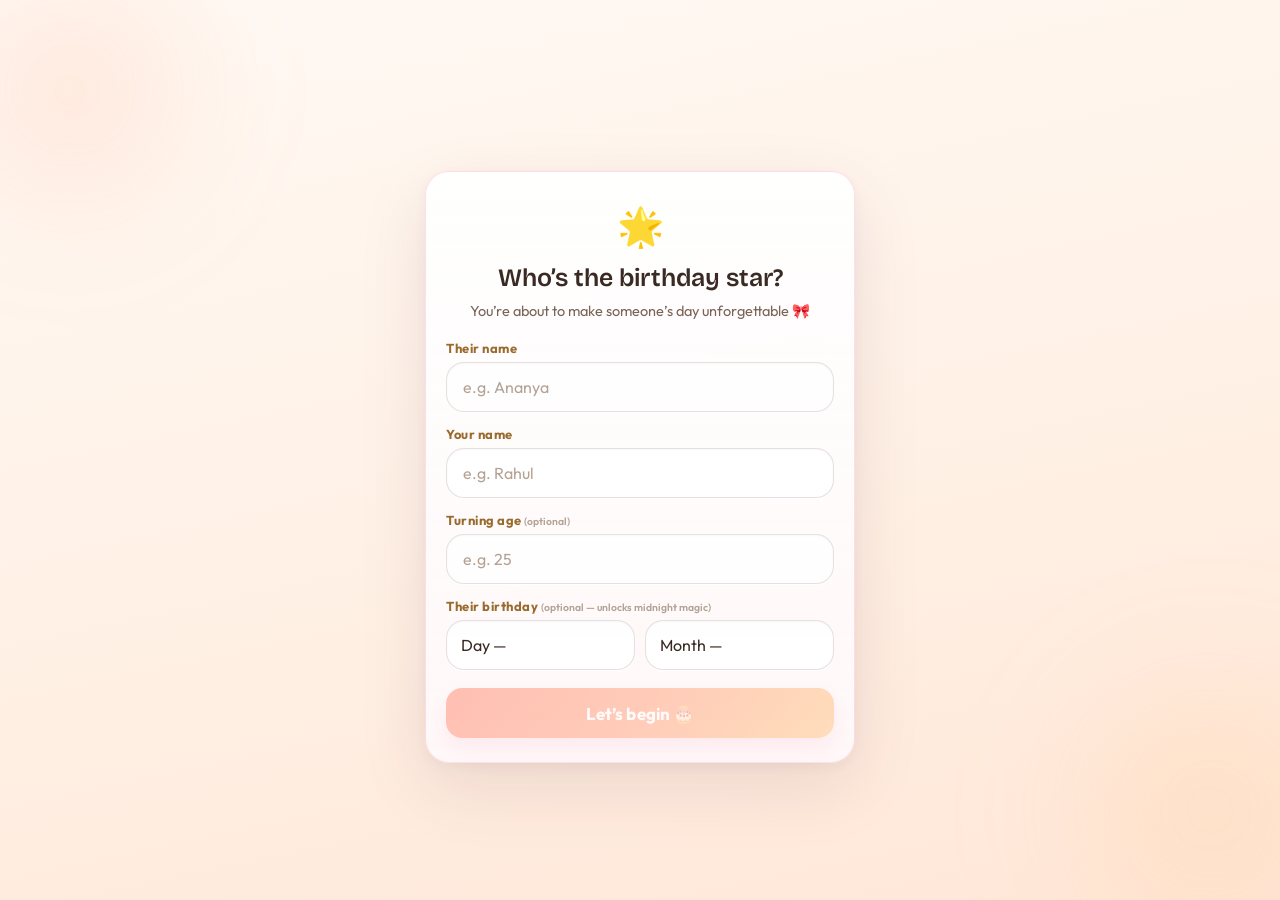
==== index.html @ 59668ec7 "Improve birthday website UI" ====
<!DOCTYPE html>
<html lang="en-US">
<head>
	<meta charset="UTF-8">
		<title>Send a Birthday Surprise 🎂 | OurMoments</title>
<meta name='robots' content='max-image-preview:large' />
<link rel='dns-prefetch' href='https://www.googletagmanager.com/' />
<link rel="alternate" type="application/rss+xml" title="ourmoments.live &raquo; Feed" href="feed/index.html" />
<link rel="alternate" type="application/rss+xml" title="ourmoments.live &raquo; Comments Feed" href="comments/feed/index.html" />
<link rel="alternate" title="oEmbed (JSON)" type="application/json+oembed" href="wp-json/oembed/1.0/embed@url=https%253A%252F%252Fourmoments.live%252Fbirthday%252F" />
<link rel="alternate" title="oEmbed (XML)" type="text/xml+oembed" href="wp-json/oembed/1.0/embed@url=https%253A%252F%252Fourmoments.live%252Fbirthday%252F&amp;format=xml" />

<!-- OurMoments social preview -->
<meta property="og:type" content="website" />
<meta property="og:site_name" content="OurMoments" />
<meta property="og:locale" content="en_IN" />
<meta property="og:url" content="./birthday/" />
<meta property="og:title" content="Send a Birthday Surprise 🎂 | OurMoments" />
<meta property="og:description" content="Candles, confetti and a photo slideshow made just for them. Build it in 2 minutes and share the link." />
<meta property="og:image" content="./wp-content/uploads/2026/07/BDay-preview.jpg" />
<meta property="og:image:secure_url" content="./wp-content/uploads/2026/07/BDay-preview.jpg" />
<meta property="og:image:type" content="image/jpeg" />
<meta property="og:image:width" content="1200" />
<meta property="og:image:height" content="630" />
<meta property="og:image:alt" content="Send a Birthday Surprise 🎂 | OurMoments" />
<meta name="twitter:card" content="summary_large_image" />
<meta name="twitter:title" content="Send a Birthday Surprise 🎂 | OurMoments" />
<meta name="twitter:description" content="Candles, confetti and a photo slideshow made just for them. Build it in 2 minutes and share the link." />
<meta name="twitter:image" content="./wp-content/uploads/2026/07/BDay-preview.jpg" />
<meta name="description" content="Candles, confetti and a photo slideshow made just for them. Build it in 2 minutes and share the link." />
<!-- /OurMoments social preview -->

<style id="wp-img-auto-sizes-contain-inline-css">
img:is([sizes=auto i],[sizes^="auto," i]){contain-intrinsic-size:3000px 1500px}
/*# sourceURL=wp-img-auto-sizes-contain-inline-css */
</style>
<style id="wp-emoji-styles-inline-css">

	img.wp-smiley, img.emoji {
		display: inline !important;
		border: none !important;
		box-shadow: none !important;
		height: 1em !important;
		width: 1em !important;
		margin: 0 0.07em !important;
		vertical-align: -0.1em !important;
		background: none !important;
		padding: 0 !important;
	}
/*# sourceURL=wp-emoji-styles-inline-css */
</style>
<style id="global-styles-inline-css">
:root{--wp--preset--aspect-ratio--square: 1;--wp--preset--aspect-ratio--4-3: 4/3;--wp--preset--aspect-ratio--3-4: 3/4;--wp--preset--aspect-ratio--3-2: 3/2;--wp--preset--aspect-ratio--2-3: 2/3;--wp--preset--aspect-ratio--16-9: 16/9;--wp--preset--aspect-ratio--9-16: 9/16;--wp--preset--color--black: #000000;--wp--preset--color--cyan-bluish-gray: #abb8c3;--wp--preset--color--white: #ffffff;--wp--preset--color--pale-pink: #f78da7;--wp--preset--color--vivid-red: #cf2e2e;--wp--preset--color--luminous-vivid-orange: #ff6900;--wp--preset--color--luminous-vivid-amber: #fcb900;--wp--preset--color--light-green-cyan: #7bdcb5;--wp--preset--color--vivid-green-cyan: #00d084;--wp--preset--color--pale-cyan-blue: #8ed1fc;--wp--preset--color--vivid-cyan-blue: #0693e3;--wp--preset--color--vivid-purple: #9b51e0;--wp--preset--gradient--vivid-cyan-blue-to-vivid-purple: linear-gradient(135deg,rgb(6,147,227) 0%,rgb(155,81,224) 100%);--wp--preset--gradient--light-green-cyan-to-vivid-green-cyan: linear-gradient(135deg,rgb(122,220,180) 0%,rgb(0,208,130) 100%);--wp--preset--gradient--luminous-vivid-amber-to-luminous-vivid-orange: linear-gradient(135deg,rgb(252,185,0) 0%,rgb(255,105,0) 100%);--wp--preset--gradient--luminous-vivid-orange-to-vivid-red: linear-gradient(135deg,rgb(255,105,0) 0%,rgb(207,46,46) 100%);--wp--preset--gradient--very-light-gray-to-cyan-bluish-gray: linear-gradient(135deg,rgb(238,238,238) 0%,rgb(169,184,195) 100%);--wp--preset--gradient--cool-to-warm-spectrum: linear-gradient(135deg,rgb(74,234,220) 0%,rgb(151,120,209) 20%,rgb(207,42,186) 40%,rgb(238,44,130) 60%,rgb(251,105,98) 80%,rgb(254,248,76) 100%);--wp--preset--gradient--blush-light-purple: linear-gradient(135deg,rgb(255,206,236) 0%,rgb(152,150,240) 100%);--wp--preset--gradient--blush-bordeaux: linear-gradient(135deg,rgb(254,205,165) 0%,rgb(254,45,45) 50%,rgb(107,0,62) 100%);--wp--preset--gradient--luminous-dusk: linear-gradient(135deg,rgb(255,203,112) 0%,rgb(199,81,192) 50%,rgb(65,88,208) 100%);--wp--preset--gradient--pale-ocean: linear-gradient(135deg,rgb(255,245,203) 0%,rgb(182,227,212) 50%,rgb(51,167,181) 100%);--wp--preset--gradient--electric-grass: linear-gradient(135deg,rgb(202,248,128) 0%,rgb(113,206,126) 100%);--wp--preset--gradient--midnight: linear-gradient(135deg,rgb(2,3,129) 0%,rgb(40,116,252) 100%);--wp--preset--font-size--small: 13px;--wp--preset--font-size--medium: 20px;--wp--preset--font-size--large: 36px;--wp--preset--font-size--x-large: 42px;--wp--preset--spacing--20: 0.44rem;--wp--preset--spacing--30: 0.67rem;--wp--preset--spacing--40: 1rem;--wp--preset--spacing--50: 1.5rem;--wp--preset--spacing--60: 2.25rem;--wp--preset--spacing--70: 3.38rem;--wp--preset--spacing--80: 5.06rem;--wp--preset--shadow--natural: 6px 6px 9px rgba(0, 0, 0, 0.2);--wp--preset--shadow--deep: 12px 12px 50px rgba(0, 0, 0, 0.4);--wp--preset--shadow--sharp: 6px 6px 0px rgba(0, 0, 0, 0.2);--wp--preset--shadow--outlined: 6px 6px 0px -3px rgb(255, 255, 255), 6px 6px rgb(0, 0, 0);--wp--preset--shadow--crisp: 6px 6px 0px rgb(0, 0, 0);}.wp-block-button{--wp--preset--dimension--25: 25%;--wp--preset--dimension--50: 50%;--wp--preset--dimension--75: 75%;--wp--preset--dimension--100: 100%;}:root { --wp--style--global--content-size: 800px;--wp--style--global--wide-size: 1200px; }:where(body) { margin: 0; }.wp-site-blocks > .alignleft { float: left; margin-right: 2em; }.wp-site-blocks > .alignright { float: right; margin-left: 2em; }.wp-site-blocks > .aligncenter { justify-content: center; margin-left: auto; margin-right: auto; }:where(.wp-site-blocks) > * { margin-block-start: 24px; margin-block-end: 0; }:where(.wp-site-blocks) > :first-child { margin-block-start: 0; }:where(.wp-site-blocks) > :last-child { margin-block-end: 0; }:root { --wp--style--block-gap: 24px; }:root :where(.is-layout-flow) > :first-child{margin-block-start: 0;}:root :where(.is-layout-flow) > :last-child{margin-block-end: 0;}:root :where(.is-layout-flow) > *{margin-block-start: 24px;margin-block-end: 0;}:root :where(.is-layout-constrained) > :first-child{margin-block-start: 0;}:root :where(.is-layout-constrained) > :last-child{margin-block-end: 0;}:root :where(.is-layout-constrained) > *{margin-block-start: 24px;margin-block-end: 0;}:root :where(.is-layout-flex){gap: 24px;}:root :where(.is-layout-grid){gap: 24px;}.is-layout-flow > .alignleft{float: left;margin-inline-start: 0;margin-inline-end: 2em;}.is-layout-flow > .alignright{float: right;margin-inline-start: 2em;margin-inline-end: 0;}.is-layout-flow > .aligncenter{margin-left: auto !important;margin-right: auto !important;}.is-layout-constrained > .alignleft{float: left;margin-inline-start: 0;margin-inline-end: 2em;}.is-layout-constrained > .alignright{float: right;margin-inline-start: 2em;margin-inline-end: 0;}.is-layout-constrained > .aligncenter{margin-left: auto !important;margin-right: auto !important;}.is-layout-constrained > :where(:not(.alignleft):not(.alignright):not(.alignfull)){max-width: var(--wp--style--global--content-size);margin-left: auto !important;margin-right: auto !important;}.is-layout-constrained > .alignwide{max-width: var(--wp--style--global--wide-size);}body .is-layout-flex{display: flex;}.is-layout-flex{flex-wrap: wrap;align-items: center;}.is-layout-flex > :is(*, div){margin: 0;}body .is-layout-grid{display: grid;}.is-layout-grid > :is(*, div){margin: 0;}body{padding-top: 0px;padding-right: 0px;padding-bottom: 0px;padding-left: 0px;}:root :where(.wp-element-button, .wp-block-button__link){background-color: #32373c;border-width: 0;color: #fff;font-family: inherit;font-size: inherit;font-style: inherit;font-weight: inherit;letter-spacing: inherit;line-height: inherit;padding-top: calc(0.667em + 2px);padding-right: calc(1.333em + 2px);padding-bottom: calc(0.667em + 2px);padding-left: calc(1.333em + 2px);text-decoration: none;text-transform: inherit;}.has-black-color{color: var(--wp--preset--color--black) !important;}.has-cyan-bluish-gray-color{color: var(--wp--preset--color--cyan-bluish-gray) !important;}.has-white-color{color: var(--wp--preset--color--white) !important;}.has-pale-pink-color{color: var(--wp--preset--color--pale-pink) !important;}.has-vivid-red-color{color: var(--wp--preset--color--vivid-red) !important;}.has-luminous-vivid-orange-color{color: var(--wp--preset--color--luminous-vivid-orange) !important;}.has-luminous-vivid-amber-color{color: var(--wp--preset--color--luminous-vivid-amber) !important;}.has-light-green-cyan-color{color: var(--wp--preset--color--light-green-cyan) !important;}.has-vivid-green-cyan-color{color: var(--wp--preset--color--vivid-green-cyan) !important;}.has-pale-cyan-blue-color{color: var(--wp--preset--color--pale-cyan-blue) !important;}.has-vivid-cyan-blue-color{color: var(--wp--preset--color--vivid-cyan-blue) !important;}.has-vivid-purple-color{color: var(--wp--preset--color--vivid-purple) !important;}.has-black-background-color{background-color: var(--wp--preset--color--black) !important;}.has-cyan-bluish-gray-background-color{background-color: var(--wp--preset--color--cyan-bluish-gray) !important;}.has-white-background-color{background-color: var(--wp--preset--color--white) !important;}.has-pale-pink-background-color{background-color: var(--wp--preset--color--pale-pink) !important;}.has-vivid-red-background-color{background-color: var(--wp--preset--color--vivid-red) !important;}.has-luminous-vivid-orange-background-color{background-color: var(--wp--preset--color--luminous-vivid-orange) !important;}.has-luminous-vivid-amber-background-color{background-color: var(--wp--preset--color--luminous-vivid-amber) !important;}.has-light-green-cyan-background-color{background-color: var(--wp--preset--color--light-green-cyan) !important;}.has-vivid-green-cyan-background-color{background-color: var(--wp--preset--color--vivid-green-cyan) !important;}.has-pale-cyan-blue-background-color{background-color: var(--wp--preset--color--pale-cyan-blue) !important;}.has-vivid-cyan-blue-background-color{background-color: var(--wp--preset--color--vivid-cyan-blue) !important;}.has-vivid-purple-background-color{background-color: var(--wp--preset--color--vivid-purple) !important;}.has-black-border-color{border-color: var(--wp--preset--color--black) !important;}.has-cyan-bluish-gray-border-color{border-color: var(--wp--preset--color--cyan-bluish-gray) !important;}.has-white-border-color{border-color: var(--wp--preset--color--white) !important;}.has-pale-pink-border-color{border-color: var(--wp--preset--color--pale-pink) !important;}.has-vivid-red-border-color{border-color: var(--wp--preset--color--vivid-red) !important;}.has-luminous-vivid-orange-border-color{border-color: var(--wp--preset--color--luminous-vivid-orange) !important;}.has-luminous-vivid-amber-border-color{border-color: var(--wp--preset--color--luminous-vivid-amber) !important;}.has-light-green-cyan-border-color{border-color: var(--wp--preset--color--light-green-cyan) !important;}.has-vivid-green-cyan-border-color{border-color: var(--wp--preset--color--vivid-green-cyan) !important;}.has-pale-cyan-blue-border-color{border-color: var(--wp--preset--color--pale-cyan-blue) !important;}.has-vivid-cyan-blue-border-color{border-color: var(--wp--preset--color--vivid-cyan-blue) !important;}.has-vivid-purple-border-color{border-color: var(--wp--preset--color--vivid-purple) !important;}.has-vivid-cyan-blue-to-vivid-purple-gradient-background{background: var(--wp--preset--gradient--vivid-cyan-blue-to-vivid-purple) !important;}.has-light-green-cyan-to-vivid-green-cyan-gradient-background{background: var(--wp--preset--gradient--light-green-cyan-to-vivid-green-cyan) !important;}.has-luminous-vivid-amber-to-luminous-vivid-orange-gradient-background{background: var(--wp--preset--gradient--luminous-vivid-amber-to-luminous-vivid-orange) !important;}.has-luminous-vivid-orange-to-vivid-red-gradient-background{background: var(--wp--preset--gradient--luminous-vivid-orange-to-vivid-red) !important;}.has-very-light-gray-to-cyan-bluish-gray-gradient-background{background: var(--wp--preset--gradient--very-light-gray-to-cyan-bluish-gray) !important;}.has-cool-to-warm-spectrum-gradient-background{background: var(--wp--preset--gradient--cool-to-warm-spectrum) !important;}.has-blush-light-purple-gradient-background{background: var(--wp--preset--gradient--blush-light-purple) !important;}.has-blush-bordeaux-gradient-background{background: var(--wp--preset--gradient--blush-bordeaux) !important;}.has-luminous-dusk-gradient-background{background: var(--wp--preset--gradient--luminous-dusk) !important;}.has-pale-ocean-gradient-background{background: var(--wp--preset--gradient--pale-ocean) !important;}.has-electric-grass-gradient-background{background: var(--wp--preset--gradient--electric-grass) !important;}.has-midnight-gradient-background{background: var(--wp--preset--gradient--midnight) !important;}.has-small-font-size{font-size: var(--wp--preset--font-size--small) !important;}.has-medium-font-size{font-size: var(--wp--preset--font-size--medium) !important;}.has-large-font-size{font-size: var(--wp--preset--font-size--large) !important;}.has-x-large-font-size{font-size: var(--wp--preset--font-size--x-large) !important;}
:root :where(.wp-block-icon svg){width: 24px;}
:root :where(.wp-block-pullquote){font-size: 1.5em;line-height: 1.6;}
/*# sourceURL=global-styles-inline-css */
</style>
<link rel='stylesheet' id='hello-elementor-css' href='wp-content/themes/hello-elementor/assets/css/reset.css@ver=3.4.9.css' media='all' />
<link rel='stylesheet' id='hello-elementor-theme-style-css' href='wp-content/themes/hello-elementor/assets/css/theme.css@ver=3.4.9.css' media='all' />
<link rel='stylesheet' id='hello-elementor-header-footer-css' href='wp-content/themes/hello-elementor/assets/css/header-footer.css@ver=3.4.9.css' media='all' />
<link rel='stylesheet' id='elementor-frontend-css' href='wp-content/plugins/elementor/assets/css/frontend.min.css@ver=4.2.4.css' media='all' />
<style id="elementor-frontend-inline-css">
.e-heading-base a, .e-paragraph-base a { all: unset; cursor: pointer; }form[data-element_type="e-form"].form-state-success [data-element_type="e-form-success-message"],form[data-element_type="e-form"].form-state-error [data-element_type="e-form-error-message"]{ display: block; }
.e-form-textarea-base:not([data-resizable]) { resize: none; } .e-form-submit-button-base { cursor: pointer; box-sizing: border-box; }
/*# sourceURL=elementor-frontend-inline-css */
</style>
<link rel='stylesheet' id='elementor-post-6-css' href='wp-content/uploads/elementor/css/post-6.css@ver=1789129133.css' media='all' />
<link rel='stylesheet' id='base-desktop-css' href='wp-content/uploads/elementor/css/base-desktop.css@ver=6aa3f1ad872ad.css' media='all' />
<link rel='stylesheet' id='local-917-frontend-desktop-css' href='wp-content/uploads/elementor/css/local-917-frontend-desktop.css@ver=6aa3f1b369fdd.css' media='all' />
<link rel='stylesheet' id='base-mobile-css' href='wp-content/uploads/elementor/css/base-mobile.css@ver=6aa3f1ad872ad.css' media='(max-width:767px)' />
<link rel='stylesheet' id='elementor-gf-roboto-css' href='https://fonts.googleapis.com/css?family=Roboto:100,100italic,200,200italic,300,300italic,400,400italic,500,500italic,600,600italic,700,700italic,800,800italic,900,900italic&#038;display=swap' media='all' />
<link rel='stylesheet' id='elementor-gf-robotoslab-css' href='https://fonts.googleapis.com/css?family=Roboto+Slab:100,100italic,200,200italic,300,300italic,400,400italic,500,500italic,600,600italic,700,700italic,800,800italic,900,900italic&#038;display=swap' media='all' />

<!-- Google tag (gtag.js) snippet added by Site Kit -->
<!-- Google Analytics snippet added by Site Kit -->
<script id="google_gtagjs-js" src="https://www.googletagmanager.com/gtag/js?id=GT-WRF28L2K" async></script>
<script id="google_gtagjs-js-after">
window.dataLayer = window.dataLayer || [];function gtag(){dataLayer.push(arguments);}
gtag("set","linker",{"domains":["ourmoments.live"]});
gtag("js", new Date());
gtag("set", "developer_id.dZTNiMT", true);
gtag("config", "GT-WRF28L2K", {"googlesitekit_post_type":"page"});
//# sourceURL=google_gtagjs-js-after
</script>
<script id="jquery-core-js" src="wp-includes/js/jquery/jquery.min.js@ver=3.7.1"></script>
<script id="jquery-migrate-js" src="wp-includes/js/jquery/jquery-migrate.min.js@ver=3.4.1"></script>
<link rel="https://api.w.org/" href="wp-json/index.html" /><link rel="alternate" title="JSON" type="application/json" href="wp-json/wp/v2/pages/917" /><link rel="EditURI" type="application/rsd+xml" title="RSD" href="./xmlrpc.php?rsd" />
<meta name="generator" content="WordPress 7.1" />
<link rel="canonical" href="index.html@p=917.html" />
<link rel='shortlink' href='index.html@p=917.html' />
<meta name="generator" content="Site Kit by Google 1.187.0" /><!-- Meta Pixel Code -->
<script>
!function(f,b,e,v,n,t,s)
{if(f.fbq)return;n=f.fbq=function(){n.callMethod?
n.callMethod.apply(n,arguments):n.queue.push(arguments)};
if(!f._fbq)f._fbq=n;n.push=n;n.loaded=!0;n.version='2.0';
n.queue=[];t=b.createElement(e);t.async=!0;
t.src=v;s=b.getElementsByTagName(e)[0];
s.parentNode.insertBefore(t,s)}(window, document,'script',
'https://connect.facebook.net/en_US/fbevents.js');
fbq('init', '963194859922653');
fbq('track', 'PageView');
</script>
<noscript>
<img height="1" width="1" style="display:none"
src="https://www.facebook.com/tr?id=963194859922653&ev=PageView&noscript=1"/>
</noscript>
<!-- End Meta Pixel Code --><meta name="generator" content="Elementor 4.2.4; features: e_font_icon_svg, additional_custom_breakpoints; settings: css_print_method-external, google_font-enabled, font_display-swap">
			<style>
				.e-con.e-parent:nth-of-type(n+4):not(.e-lazyloaded):not(.e-no-lazyload),
				.e-con.e-parent:nth-of-type(n+4):not(.e-lazyloaded):not(.e-no-lazyload) * {
					background-image: none !important;
				}
				@media screen and (max-height: 1024px) {
					.e-con.e-parent:nth-of-type(n+3):not(.e-lazyloaded):not(.e-no-lazyload),
					.e-con.e-parent:nth-of-type(n+3):not(.e-lazyloaded):not(.e-no-lazyload) * {
						background-image: none !important;
					}
				}
				@media screen and (max-height: 640px) {
					.e-con.e-parent:nth-of-type(n+2):not(.e-lazyloaded):not(.e-no-lazyload),
					.e-con.e-parent:nth-of-type(n+2):not(.e-lazyloaded):not(.e-no-lazyload) * {
						background-image: none !important;
					}
				}
			</style>
			<link rel="icon" href="wp-content/uploads/2026/08/cropped-cropped-android-chrome-192x192-1-32x32.png" sizes="32x32" />
<link rel="icon" href="wp-content/uploads/2026/08/cropped-cropped-android-chrome-192x192-1-192x192.png" sizes="192x192" />
<link rel="apple-touch-icon" href="wp-content/uploads/2026/08/cropped-cropped-android-chrome-192x192-1-180x180.png" />
<meta name="msapplication-TileImage" content="./wp-content/uploads/2026/08/cropped-cropped-android-chrome-192x192-1-270x270.png" />
<style id="wp-custom-css">

/* ============================================
   OURMOMENTS.LIVE - GLOBAL STYLES
   Step 1: Foundation CSS
   ============================================ */

/* --- CSS Variables (Brand Identity) --- */
:root {
  /* Primary Palette */
  --om-primary: #E91E63;
  --om-primary-dark: #C2185B;
  --om-primary-light: #F8BBD9;
  --om-primary-glow: rgba(233, 30, 99, 0.3);
  
  /* Secondary Palette */
  --om-secondary: #1A237E;
  --om-secondary-light: #3949AB;
  --om-accent: #FF6B6B;
  --om-accent-warm: #FFD93D;
  
  /* Backgrounds */
  --om-bg-white: #FFFFFF;
  --om-bg-cream: #FFF5F7;
  --om-bg-soft: #FCE4EC;
  --om-bg-dark: #1A1A2E;
  
  /* Text */
  --om-text-dark: #1A1A2E;
  --om-text-medium: #4A4A6A;
  --om-text-light: #8A8AA3;
  --om-text-white: #FFFFFF;
  
  /* Gradients */
  --om-gradient-hero: linear-gradient(135deg, #FFF5F7 0%, #FCE4EC 50%, #E8EAF6 100%);
  --om-gradient-pink: linear-gradient(135deg, #E91E63 0%, #FF6B6B 100%);
  --om-gradient-dark: linear-gradient(135deg, #1A237E 0%, #0D47A1 100%);
  --om-gradient-card: linear-gradient(145deg, #ffffff 0%, #fff5f7 100%);
  
  /* Shadows */
  --om-shadow-sm: 0 2px 8px rgba(233, 30, 99, 0.08);
  --om-shadow-md: 0 8px 30px rgba(233, 30, 99, 0.12);
  --om-shadow-lg: 0 20px 60px rgba(26, 35, 126, 0.15);
  --om-shadow-glow: 0 0 40px rgba(233, 30, 99, 0.2);
  
  /* Spacing */
  --om-space-xs: 0.5rem;
  --om-space-sm: 1rem;
  --om-space-md: 2rem;
  --om-space-lg: 4rem;
  --om-space-xl: 6rem;
  
  /* Border Radius */
  --om-radius-sm: 8px;
  --om-radius-md: 16px;
  --om-radius-lg: 24px;
  --om-radius-xl: 32px;
  --om-radius-full: 9999px;
  
  /* Transitions */
  --om-transition: all 0.3s cubic-bezier(0.4, 0, 0.2, 1);
  --om-transition-slow: all 0.5s cubic-bezier(0.4, 0, 0.2, 1);
}

/* --- Reset & Base --- */
* {
  margin: 0;
  padding: 0;
  box-sizing: border-box;
}

html {
  scroll-behavior: smooth;
  font-size: 16px;
}

body {
  font-family: 'Segoe UI', system-ui, -apple-system, sans-serif;
  color: var(--om-text-dark);
  background: var(--om-bg-white);
  line-height: 1.6;
  overflow-x: hidden;
  -webkit-font-smoothing: antialiased;
}

/* --- Typography Scale --- */
.om-h1 {
  font-size: clamp(2.5rem, 5vw, 4rem);
  font-weight: 800;
  line-height: 1.1;
  letter-spacing: -0.02em;
}

.om-h2 {
  font-size: clamp(1.8rem, 4vw, 2.8rem);
  font-weight: 700;
  line-height: 1.2;
  letter-spacing: -0.01em;
}

.om-h3 {
  font-size: clamp(1.2rem, 2.5vw, 1.5rem);
  font-weight: 600;
  line-height: 1.3;
}

.om-text-lg {
  font-size: clamp(1rem, 1.5vw, 1.25rem);
  line-height: 1.7;
  color: var(--om-text-medium);
}

.om-text-sm {
  font-size: 0.875rem;
  line-height: 1.5;
  color: var(--om-text-light);
}

/* --- Buttons --- */
.om-btn {
  display: inline-flex;
  align-items: center;
  justify-content: center;
  gap: 0.5rem;
  padding: 0.875rem 2rem;
  font-size: 1rem;
  font-weight: 600;
  border: none;
  border-radius: var(--om-radius-full);
  cursor: pointer;
  text-decoration: none;
  transition: var(--om-transition);
  position: relative;
  overflow: hidden;
}

.om-btn-primary {
  background: var(--om-gradient-pink);
  color: var(--om-text-white);
  box-shadow: var(--om-shadow-md);
}

.om-btn-primary:hover {
  transform: translateY(-3px);
  box-shadow: var(--om-shadow-glow);
}

.om-btn-primary::after {
  content: '';
  position: absolute;
  top: 0;
  left: -100%;
  width: 100%;
  height: 100%;
  background: linear-gradient(90deg, transparent, rgba(255,255,255,0.3), transparent);
  transition: 0.5s;
}

.om-btn-primary:hover::after {
  left: 100%;
}

.om-btn-secondary {
  background: transparent;
  color: var(--om-primary);
  border: 2px solid var(--om-primary);
}

.om-btn-secondary:hover {
  background: var(--om-primary);
  color: white;
  transform: translateY(-3px);
}

/* --- Animations --- */
@keyframes om-float {
  0%, 100% { transform: translateY(0px); }
  50% { transform: translateY(-15px); }
}

@keyframes om-pulse {
  0%, 100% { transform: scale(1); opacity: 1; }
  50% { transform: scale(1.05); opacity: 0.8; }
}

@keyframes om-shimmer {
  0% { background-position: -200% center; }
  100% { background-position: 200% center; }
}

@keyframes om-fade-up {
  from { opacity: 0; transform: translateY(30px); }
  to { opacity: 1; transform: translateY(0); }
}

@keyframes om-heart-beat {
  0%, 100% { transform: scale(1); }
  14% { transform: scale(1.15); }
  28% { transform: scale(1); }
  42% { transform: scale(1.15); }
  70% { transform: scale(1); }
}

.om-animate-fade-up {
  animation: om-fade-up 0.8s ease-out forwards;
}

.om-animate-float {
  animation: om-float 4s ease-in-out infinite;
}

.om-animate-pulse {
  animation: om-pulse 2s ease-in-out infinite;
}

.om-animate-heart {
  animation: om-heart-beat 1.5s ease-in-out infinite;
}

/* --- Glassmorphism Utility --- */
.om-glass {
  background: rgba(255, 255, 255, 0.7);
  backdrop-filter: blur(20px);
  -webkit-backdrop-filter: blur(20px);
  border: 1px solid rgba(255, 255, 255, 0.3);
}

/* --- Container --- */
.om-container {
  width: 100%;
  max-width: 1280px;
  margin: 0 auto;
  padding: 0 var(--om-space-md);
}

/* --- Section Spacing --- */
.om-section {
  padding: var(--om-space-xl) 0;
  position: relative;
}

/* --- Gradient Text --- */
.om-gradient-text {
  background: var(--om-gradient-pink);
  -webkit-background-clip: text;
  -webkit-text-fill-color: transparent;
  background-clip: text;
}

/* --- Mobile Responsive Base --- */
@media (max-width: 768px) {
  :root {
    --om-space-lg: 2.5rem;
    --om-space-xl: 4rem;
  }
  
  .om-container {
    padding: 0 var(--om-space-sm);
  }
}


/* ============================================
   FIXES FOR HEADER & HERO STATS
   Add this to Additional CSS (bottom)
   ============================================ */

/* FIX 1: Header vertical centering */
.om-header-inner {
  height: 72px;
  display: flex;
  align-items: center;
  justify-content: space-between;
}

/* FIX 2: Stats bar — remove absolute positioning, make it flow naturally */
.om-hero-stats {
  position: relative;
  bottom: auto;
  left: auto;
  transform: none;
  margin-top: 3rem;
  margin-bottom: 2rem;
  align-self: center;
  justify-content: center;
}

/* FIX 3: Hero section padding adjustment after removing section padding */
.om-hero {
  padding-top: 2rem;
  padding-bottom: 2rem;
}

/* FIX 4: Scroll indicator fix */
.om-scroll-indicator {
  position: relative;
  bottom: auto;
  left: auto;
  transform: none;
  margin-top: 1rem;
}

/* FIX 5: Hero inner grid spacing */
.om-hero-inner {
  gap: 3rem;
}

/* FIX 6: Ensure phone mockup doesn't push stats up */
.om-hero-visual {
  margin-bottom: 0;
}

/* ============================================
   FIX: Remove gap between header and hero
   ============================================ */

/* Reduce the spacer height */
.om-header + div[style*="height: 72px"] {
  height: 0px !important;
}

/* Add padding to hero content instead to avoid header overlap */
.om-hero {
  padding-top: 100px !important;
}




/* ============================================
   OURMOMENTS — PERFORMANCE OPTIMIZATION LAYER
   Add at the BOTTOM of Additional CSS
   ============================================ */

/* ---- 1. RESPECT MOTION PREFERENCES ---- */
@media (prefers-reduced-motion: reduce) {
  *, *::before, *::after {
    animation-duration: 0.01ms !important;
    animation-iteration-count: 1 !important;
    transition-duration: 0.01ms !important;
    scroll-behavior: auto !important;
  }
}

/* ---- 2. GPU ACCELERATION HINTS ---- */
/* Only apply to elements that actually transform */
.om-phone-v2,
.om-hero-cta-primary,
.om-cta-primary-v2,
.om-mobile-panel-v2,
.om-pcard-v2,
.om-tst-track,
.om-back-top,
.om-slide-v2 {
  will-change: transform;
  transform: translateZ(0);
  -webkit-transform: translateZ(0);
  backface-visibility: hidden;
  -webkit-backface-visibility: hidden;
}

/* ---- 3. CONTENT VISIBILITY (lazy-render off-screen sections) ---- */
.om-exp-v2,
.om-how-v2,
.om-tst-v2,
.om-cta-v2,
.om-footer-v2 {
  content-visibility: auto;
  contain-intrinsic-size: 1px 800px;
}

/* ---- 4. MOBILE PERFORMANCE OVERRIDES ---- */
@media (max-width: 768px) {
  
  /* Reduce ALL backdrop blur intensity (was 20px) */
  .om-header-v2,
  .om-hero-stats-v2,
  .om-hero-cta-secondary,
  .om-hero-notif,
  .om-foot-form,
  .om-foot-rating,
  .om-foot-social,
  .om-trust-pill,
  .om-cta-badge,
  .om-cta-secondary-v2,
  .om-mobile-backdrop-v2,
  .om-mobile-cta-v2 {
    backdrop-filter: blur(8px) !important;
    -webkit-backdrop-filter: blur(8px) !important;
  }
  
  /* Reduce large blur orbs (were 80-120px filter blur) */
  .om-hero-mesh::before,
  .om-hero-mesh::after,
  .om-hero-mesh > span,
  .om-exp-v2::before,
  .om-exp-v2::after,
  .om-how-v2::before,
  .om-tst-v2::before,
  .om-tst-v2::after,
  .om-cta-v2::before,
  .om-cta-v2::after,
  .om-foot-glow,
  .om-cta-orb,
  .om-hero-glow {
    filter: blur(35px) !important;
    -webkit-filter: blur(35px) !important;
    opacity: 0.25 !important;
  }
  
  /* HIDE decorative particles on mobile (they're invisible micro-elements) */
  .om-foot-particle,
  .om-cta-sparkle,
  .om-scene .om-particle,
  .om-scene .om-confetti,
  .om-scene .om-piece,
  .om-scene .om-rupee,
  .om-scene .om-petal,
  .om-scene .om-spark,
  .om-scene .om-ring,
  .om-how-deco,
  .om-hero-grid {
    display: none !important;
  }
  
  /* Stop infinite animations on mobile (keep ONE-time entrance animations) */
  .om-scene-main,
  .om-slide-icon,
  .om-cta-orb,
  .om-foot-glow,
  .om-hero-mesh::before,
  .om-hero-mesh::after,
  .om-hero-mesh > span,
  .om-exp-v2::before,
  .om-exp-v2::after,
  .om-how-v2::before,
  .om-tst-v2::before,
  .om-tst-v2::after,
  .om-cta-v2::before,
  .om-cta-v2::after {
    animation: none !important;
  }
  
  /* Disable gradient-shift animations (heavy paint) */
  .om-hero-title-v2 .grad,
  .om-cta-headline .grad,
  .om-cta-card {
    animation: none !important;
  }
  
  /* Slow down marquee on mobile (less repaints per second) */
  .om-tst-track {
    animation-duration: 60s !important;
  }
  .om-tst-track.reverse {
    animation-duration: 70s !important;
  }
  
  /* Disable badge pulse on mobile */
  .om-pbadge.popular,
  .om-slide-btn,
  .om-hero-badge-v2,
  .om-foot-logo-mark,
  .om-logo-mark-v2 {
    animation: none !important;
  }
}

/* ---- 5. PAUSE ANIMATIONS WHEN TAB INACTIVE ---- */
/* Browsers do this automatically, but we reinforce it */
@media (max-width: 968px) {
  /* On smaller screens, simplify backdrop blur on header too */
  .om-header-v2 {
    backdrop-filter: blur(10px) saturate(120%) !important;
    -webkit-backdrop-filter: blur(10px) saturate(120%) !important;
  }
}

/* ---- 6. SMOOTH SCROLLING ON BODY (helps perceived performance) ---- */
html {
  scroll-behavior: smooth;
  -webkit-overflow-scrolling: touch;
}

body {
  overscroll-behavior-y: none;
}

/* ---- 7. REDUCE TESTIMONIAL CARD COMPLEXITY ON MOBILE ---- */
@media (max-width: 600px) {
  .om-tst-card {
    box-shadow: 0 4px 12px rgba(0,0,0,0.06) !important;
  }
}

/* ---- 8. PREVENT LAYOUT SHIFT FROM EMOJI LOADING ---- */
.om-scene-main,
.om-slide-icon,
.om-how-icon-v2,
.om-step-icon {
  font-feature-settings: "liga" 0;
  text-rendering: optimizeSpeed;
}

</style>
	<meta name="viewport" content="width=device-width, initial-scale=1.0, viewport-fit=cover" /><style id="om-bday-cleanup">
/* The workflow still has five internal authoring states; the progress indicator is intentionally not part of the UI. */
.om-bday-progress{display:none!important}
/* Keep interactive controls comfortable on touch devices and make keyboard focus obvious. */
.om-bday-btn,.om-bday-back,.om-bday-skip-link,.om-bday-cake-option,.om-bday-peek,.om-bday-unlock-close,
.om-bday-back-btn,.om-bday-mute-btn{touch-action:manipulation}
.om-bday-btn:focus-visible,.om-bday-back:focus-visible,.om-bday-skip-link:focus-visible,
.om-bday-cake-option:focus-visible,.om-bday-peek:focus-visible,.om-bday-back-btn:focus-visible,
.om-bday-mute-btn:focus-visible,.om-bday-unlock-close:focus-visible{
  outline:3px solid rgba(236,28,100,.32);
  outline-offset:3px;
}
@media (prefers-reduced-motion: reduce){
  .om-bday-step.is-active{animation:none!important}
}
/* ---- 9. POLISHED BIRTHDAY BUILDER UI ---- */
#om-bday-root{
  --om-pink:#ec1c64;
  --om-pink-2:#ff5d8f;
  --om-ink:#2b1b24;
  --om-muted:#7d6872;
  --om-card:rgba(255,255,255,.84);
  --om-border:rgba(236,28,100,.13);
}
#om-bday-root .om-bday-wizard{
  isolation:isolate;
}
#om-bday-root .om-bday-card{
  border:1px solid var(--om-border) !important;
  background:linear-gradient(180deg,rgba(255,255,255,.94),rgba(255,249,252,.86)) !important;
  box-shadow:0 24px 70px rgba(80,18,43,.10),0 4px 16px rgba(80,18,43,.05) !important;
  transition:transform .28s ease,box-shadow .28s ease,border-color .28s ease !important;
}
#om-bday-root .om-bday-card:hover{
  transform:translateY(-2px);
  box-shadow:0 30px 85px rgba(80,18,43,.13),0 6px 20px rgba(80,18,43,.06) !important;
  border-color:rgba(236,28,100,.20) !important;
}
#om-bday-root .om-bday-field input,
#om-bday-root .om-bday-field textarea,
#om-bday-root .om-bday-field select{
  border:1px solid rgba(73,40,54,.14) !important;
  background:rgba(255,255,255,.88) !important;
  box-shadow:inset 0 1px 2px rgba(30,12,20,.03),0 1px 0 rgba(255,255,255,.9) !important;
  transition:border-color .2s ease,box-shadow .2s ease,transform .2s ease !important;
}
#om-bday-root .om-bday-field input:focus,
#om-bday-root .om-bday-field textarea:focus,
#om-bday-root .om-bday-field select:focus{
  border-color:rgba(236,28,100,.55) !important;
  box-shadow:0 0 0 4px rgba(236,28,100,.10),inset 0 1px 2px rgba(30,12,20,.03) !important;
  outline:none !important;
}
#om-bday-root .om-bday-btn-row{gap:10px !important}
#om-bday-root .om-bday-btn{
  border-radius:16px !important;
  min-height:50px;
  box-shadow:0 10px 22px rgba(236,28,100,.16) !important;
  transition:transform .2s ease,box-shadow .2s ease,filter .2s ease !important;
}
#om-bday-root .om-bday-btn:hover{
  transform:translateY(-2px);
  box-shadow:0 14px 28px rgba(236,28,100,.22) !important;
  filter:saturate(1.04);
}
#om-bday-root .om-bday-btn:active{transform:translateY(0) scale(.985)}
#om-bday-root .om-bday-btn-ghost{
  box-shadow:none !important;
  border:1px solid rgba(73,40,54,.12) !important;
  background:rgba(255,255,255,.72) !important;
}
#om-bday-root .om-bday-cake-option{
  border:1px solid rgba(73,40,54,.11) !important;
  background:rgba(255,255,255,.70) !important;
  box-shadow:0 8px 20px rgba(80,18,43,.05) !important;
  transition:transform .2s ease,border-color .2s ease,box-shadow .2s ease,background .2s ease !important;
}
#om-bday-root .om-bday-cake-option:hover{
  transform:translateY(-3px);
  border-color:rgba(236,28,100,.28) !important;
  box-shadow:0 14px 30px rgba(80,18,43,.09) !important;
}
#om-bday-root .om-bday-photo-zone{
  border:1.5px dashed rgba(236,28,100,.28) !important;
  background:linear-gradient(180deg,rgba(255,246,250,.92),rgba(255,255,255,.76)) !important;
  box-shadow:inset 0 0 0 1px rgba(255,255,255,.8),0 10px 30px rgba(80,18,43,.05) !important;
  transition:transform .22s ease,border-color .22s ease,background .22s ease,box-shadow .22s ease !important;
}
#om-bday-root .om-bday-photo-zone:hover,
#om-bday-root .om-bday-photo-zone:focus-visible{
  transform:translateY(-2px);
  border-color:rgba(236,28,100,.62) !important;
  background:linear-gradient(180deg,rgba(255,240,247,.98),rgba(255,255,255,.88)) !important;
  box-shadow:0 16px 34px rgba(80,18,43,.08),0 0 0 4px rgba(236,28,100,.08) !important;
  outline:none;
}
#om-bday-root .om-bday-photo-zone-emoji{filter:drop-shadow(0 6px 10px rgba(236,28,100,.12))}
#om-bday-root .om-bday-suggest-wrap{
  background:rgba(255,255,255,.50);
  border-radius:18px;
}
#om-bday-root .om-bday-starter-chip,
#om-bday-root .om-bday-suggest-row button{
  transition:transform .18s ease,background .18s ease,box-shadow .18s ease !important;
}
#om-bday-root .om-bday-starter-chip:hover,
#om-bday-root .om-bday-suggest-row button:hover{
  transform:translateY(-1px);
  box-shadow:0 7px 16px rgba(80,18,43,.08);
}
#om-bday-root .om-bday-counter{
  font-variant-numeric:tabular-nums;
}
/* Give the final crafting scene a little more “gift reveal” depth. */
#om-bday-root .om-bday-craft-bar{
  box-shadow:inset 0 1px 2px rgba(80,18,43,.08),0 4px 12px rgba(80,18,43,.04);
}
#om-bday-root .om-bday-craft-fill{
  box-shadow:0 0 16px rgba(236,28,100,.22);
}
/* Avoid hover transforms when users explicitly prefer less motion. */
@media (prefers-reduced-motion: reduce){
  #om-bday-root .om-bday-card,
  #om-bday-root .om-bday-btn,
  #om-bday-root .om-bday-cake-option,
  #om-bday-root .om-bday-photo-zone,
  #om-bday-root .om-bday-starter-chip,
  #om-bday-root .om-bday-suggest-row button{transition:none !important}
  #om-bday-root .om-bday-card:hover,
  #om-bday-root .om-bday-btn:hover,
  #om-bday-root .om-bday-cake-option:hover,
  #om-bday-root .om-bday-photo-zone:hover,
  #om-bday-root .om-bday-starter-chip:hover,
  #om-bday-root .om-bday-suggest-row button:hover{transform:none !important}
}
@media (max-width:600px){
  #om-bday-root .om-bday-card{box-shadow:0 18px 48px rgba(80,18,43,.09) !important}
  #om-bday-root .om-bday-btn{width:100%}
  #om-bday-root .om-bday-btn-row{flex-direction:column;align-items:stretch}
}

</style>
<style id="om-bday-free-mode">
/* Free mode: payment/unlock UI is disabled. */
#om-bday-unlock-modal{display:none!important;}
</style></head>
<body class="wp-singular page-template page-template-elementor_canvas page page-id-917 wp-custom-logo wp-embed-responsive wp-theme-hello-elementor hello-elementor-default elementor-default elementor-template-canvas elementor-kit-6 elementor-page elementor-page-917">
			<div data-elementor-type="wp-page" data-elementor-id="917" class="elementor elementor-917" data-elementor-post-type="page">
				<div class="elementor-element elementor-element-4a175f9 e-con e-atomic-element e-flexbox-base e-8630b01 " data-id="4a175f9" data-element_type="e-flexbox" data-e-type="e-flexbox" data-interaction-id="4a175f9" data-e-type="e-flexbox" data-id="4a175f9">
    		<div class="elementor-element elementor-element-4c0600d elementor-widget elementor-widget-html" data-id="4c0600d" data-element_type="widget" data-e-type="widget" data-widget_type="html.default">
					<meta charset="UTF-8"> <link rel="preconnect" href="https://fonts.googleapis.com"> <link rel="preconnect" href="https://fonts.gstatic.com" crossorigin> <link href="https://fonts.googleapis.com/css2?family=Bricolage+Grotesque:opsz,wght@12..96,400;12..96,500;12..96,600;12..96,700;12..96,800&family=Shantell+Sans:wght@400;500;600;700&family=Outfit:wght@400;500;600;700;800&display=swap" rel="stylesheet"> <script data-no-optimize="1" data-litespeed-async="off">/* GSAP 3.12.5 (GreenSock) — inlined so the opening film is fully self-contained (no CDN/CSP dependency). https://gsap.com  © 2024 GreenSock, standard "no charge" license. */
  /*!
   * GSAP 3.12.5
   * https://gsap.com
   * 
   * @license Copyright 2024, GreenSock. All rights reserved.
   * Subject to the terms at https://gsap.com/standard-license or for Club GSAP members, the agreement issued with that membership.
   * @author: Jack Doyle, jack@greensock.com
   */

  !function (t, e) { "object" == typeof exports && "undefined" != typeof module ? e(exports) : "function" == typeof define && define.amd ? define(["exports"], e) : e((t = t || self).window = t.window || {}) }(this, function (e) { "use strict"; function _inheritsLoose(t, e) { t.prototype = Object.create(e.prototype), (t.prototype.constructor = t).__proto__ = e } function _assertThisInitialized(t) { if (void 0 === t) throw new ReferenceError("this hasn't been initialised - super() hasn't been called"); return t } function r(t) { return "string" == typeof t } function s(t) { return "function" == typeof t } function t(t) { return "number" == typeof t } function u(t) { return void 0 === t } function v(t) { return "object" == typeof t } function w(t) { return !1 !== t } function x() { return "undefined" != typeof window } function y(t) { return s(t) || r(t) } function P(t) { return (i = yt(t, ot)) && ze } function Q(t, e) { return console.warn("Invalid property", t, "set to", e, "Missing plugin? gsap.registerPlugin()") } function R(t, e) { return !e && console.warn(t) } function S(t, e) { return t && (ot[t] = e) && i && (i[t] = e) || ot } function T() { return 0 } function ea(t) { var e, r, i = t[0]; if (v(i) || s(i) || (t = [t]), !(e = (i._gsap || {}).harness)) { for (r = gt.length; r-- && !gt[r].targetTest(i);); e = gt[r] } for (r = t.length; r--;)t[r] && (t[r]._gsap || (t[r]._gsap = new Vt(t[r], e))) || t.splice(r, 1); return t } function fa(t) { return t._gsap || ea(Mt(t))[0]._gsap } function ga(t, e, r) { return (r = t[e]) && s(r) ? t[e]() : u(r) && t.getAttribute && t.getAttribute(e) || r } function ha(t, e) { return (t = t.split(",")).forEach(e) || t } function ia(t) { return Math.round(1e5 * t) / 1e5 || 0 } function ja(t) { return Math.round(1e7 * t) / 1e7 || 0 } function ka(t, e) { var r = e.charAt(0), i = parseFloat(e.substr(2)); return t = parseFloat(t), "+" === r ? t + i : "-" === r ? t - i : "*" === r ? t * i : t / i } function la(t, e) { for (var r = e.length, i = 0; t.indexOf(e[i]) < 0 && ++i < r;); return i < r } function ma() { var t, e, r = dt.length, i = dt.slice(0); for (ct = {}, t = dt.length = 0; t < r; t++)(e = i[t]) && e._lazy && (e.render(e._lazy[0], e._lazy[1], !0)._lazy = 0) } function na(t, e, r, i) { dt.length && !L && ma(), t.render(e, r, i || L && e < 0 && (t._initted || t._startAt)), dt.length && !L && ma() } function oa(t) { var e = parseFloat(t); return (e || 0 === e) && (t + "").match(at).length < 2 ? e : r(t) ? t.trim() : t } function pa(t) { return t } function qa(t, e) { for (var r in e) r in t || (t[r] = e[r]); return t } function ta(t, e) { for (var r in e) "__proto__" !== r && "constructor" !== r && "prototype" !== r && (t[r] = v(e[r]) ? ta(t[r] || (t[r] = {}), e[r]) : e[r]); return t } function ua(t, e) { var r, i = {}; for (r in t) r in e || (i[r] = t[r]); return i } function va(t) { var e = t.parent || I, r = t.keyframes ? function _setKeyframeDefaults(i) { return function (t, e) { for (var r in e) r in t || "duration" === r && i || "ease" === r || (t[r] = e[r]) } }(Z(t.keyframes)) : qa; if (w(t.inherit)) for (; e;)r(t, e.vars.defaults), e = e.parent || e._dp; return t } function xa(t, e, r, i, n) { void 0 === r && (r = "_first"), void 0 === i && (i = "_last"); var a, s = t[i]; if (n) for (a = e[n]; s && s[n] > a;)s = s._prev; return s ? (e._next = s._next, s._next = e) : (e._next = t[r], t[r] = e), e._next ? e._next._prev = e : t[i] = e, e._prev = s, e.parent = e._dp = t, e } function ya(t, e, r, i) { void 0 === r && (r = "_first"), void 0 === i && (i = "_last"); var n = e._prev, a = e._next; n ? n._next = a : t[r] === e && (t[r] = a), a ? a._prev = n : t[i] === e && (t[i] = n), e._next = e._prev = e.parent = null } function za(t, e) { t.parent && (!e || t.parent.autoRemoveChildren) && t.parent.remove && t.parent.remove(t), t._act = 0 } function Aa(t, e) { if (t && (!e || e._end > t._dur || e._start < 0)) for (var r = t; r;)r._dirty = 1, r = r.parent; return t } function Ca(t, e, r, i) { return t._startAt && (L ? t._startAt.revert(ht) : t.vars.immediateRender && !t.vars.autoRevert || t._startAt.render(e, !0, i)) } function Ea(t) { return t._repeat ? Tt(t._tTime, t = t.duration() + t._rDelay) * t : 0 } function Ga(t, e) { return (t - e._start) * e._ts + (0 <= e._ts ? 0 : e._dirty ? e.totalDuration() : e._tDur) } function Ha(t) { return t._end = ja(t._start + (t._tDur / Math.abs(t._ts || t._rts || X) || 0)) } function Ia(t, e) { var r = t._dp; return r && r.smoothChildTiming && t._ts && (t._start = ja(r._time - (0 < t._ts ? e / t._ts : ((t._dirty ? t.totalDuration() : t._tDur) - e) / -t._ts)), Ha(t), r._dirty || Aa(r, t)), t } function Ja(t, e) { var r; if ((e._time || !e._dur && e._initted || e._start < t._time && (e._dur || !e.add)) && (r = Ga(t.rawTime(), e), (!e._dur || Ot(0, e.totalDuration(), r) - e._tTime > X) && e.render(r, !0)), Aa(t, e)._dp && t._initted && t._time >= t._dur && t._ts) { if (t._dur < t.duration()) for (r = t; r._dp;)0 <= r.rawTime() && r.totalTime(r._tTime), r = r._dp; t._zTime = -X } } function Ka(e, r, i, n) { return r.parent && za(r), r._start = ja((t(i) ? i : i || e !== I ? xt(e, i, r) : e._time) + r._delay), r._end = ja(r._start + (r.totalDuration() / Math.abs(r.timeScale()) || 0)), xa(e, r, "_first", "_last", e._sort ? "_start" : 0), bt(r) || (e._recent = r), n || Ja(e, r), e._ts < 0 && Ia(e, e._tTime), e } function La(t, e) { return (ot.ScrollTrigger || Q("scrollTrigger", e)) && ot.ScrollTrigger.create(e, t) } function Ma(t, e, r, i, n) { return Qt(t, e, n), t._initted ? !r && t._pt && !L && (t._dur && !1 !== t.vars.lazy || !t._dur && t.vars.lazy) && f !== Rt.frame ? (dt.push(t), t._lazy = [n, i], 1) : void 0 : 1 } function Ra(t, e, r, i) { var n = t._repeat, a = ja(e) || 0, s = t._tTime / t._tDur; return s && !i && (t._time *= a / t._dur), t._dur = a, t._tDur = n ? n < 0 ? 1e10 : ja(a * (n + 1) + t._rDelay * n) : a, 0 < s && !i && Ia(t, t._tTime = t._tDur * s), t.parent && Ha(t), r || Aa(t.parent, t), t } function Sa(t) { return t instanceof Xt ? Aa(t) : Ra(t, t._dur) } function Va(e, r, i) { var n, a, s = t(r[1]), o = (s ? 2 : 1) + (e < 2 ? 0 : 1), u = r[o]; if (s && (u.duration = r[1]), u.parent = i, e) { for (n = u, a = i; a && !("immediateRender" in n);)n = a.vars.defaults || {}, a = w(a.vars.inherit) && a.parent; u.immediateRender = w(n.immediateRender), e < 2 ? u.runBackwards = 1 : u.startAt = r[o - 1] } return new $t(r[0], u, r[1 + o]) } function Wa(t, e) { return t || 0 === t ? e(t) : e } function Ya(t, e) { return r(t) && (e = st.exec(t)) ? e[1] : "" } function _a(t, e) { return t && v(t) && "length" in t && (!e && !t.length || t.length - 1 in t && v(t[0])) && !t.nodeType && t !== h } function cb(r) { return r = Mt(r)[0] || R("Invalid scope") || {}, function (t) { var e = r.current || r.nativeElement || r; return Mt(t, e.querySelectorAll ? e : e === r ? R("Invalid scope") || a.createElement("div") : r) } } function db(t) { return t.sort(function () { return .5 - Math.random() }) } function eb(t) { if (s(t)) return t; var p = v(t) ? t : { each: t }, _ = jt(p.ease), m = p.from || 0, g = parseFloat(p.base) || 0, y = {}, e = 0 < m && m < 1, T = isNaN(m) || e, b = p.axis, w = m, x = m; return r(m) ? w = x = { center: .5, edges: .5, end: 1 }[m] || 0 : !e && T && (w = m[0], x = m[1]), function (t, e, r) { var i, n, a, s, o, u, h, l, f, d = (r || p).length, c = y[d]; if (!c) { if (!(f = "auto" === p.grid ? 0 : (p.grid || [1, U])[1])) { for (h = -U; h < (h = r[f++].getBoundingClientRect().left) && f < d;); f < d && f-- } for (c = y[d] = [], i = T ? Math.min(f, d) * w - .5 : m % f, n = f === U ? 0 : T ? d * x / f - .5 : m / f | 0, l = U, u = h = 0; u < d; u++)a = u % f - i, s = n - (u / f | 0), c[u] = o = b ? Math.abs("y" === b ? s : a) : K(a * a + s * s), h < o && (h = o), o < l && (l = o); "random" === m && db(c), c.max = h - l, c.min = l, c.v = d = (parseFloat(p.amount) || parseFloat(p.each) * (d < f ? d - 1 : b ? "y" === b ? d / f : f : Math.max(f, d / f)) || 0) * ("edges" === m ? -1 : 1), c.b = d < 0 ? g - d : g, c.u = Ya(p.amount || p.each) || 0, _ = _ && d < 0 ? Yt(_) : _ } return d = (c[t] - c.min) / c.max || 0, ja(c.b + (_ ? _(d) : d) * c.v) + c.u } } function fb(i) { var n = Math.pow(10, ((i + "").split(".")[1] || "").length); return function (e) { var r = ja(Math.round(parseFloat(e) / i) * i * n); return (r - r % 1) / n + (t(e) ? 0 : Ya(e)) } } function gb(h, e) { var l, f, r = Z(h); return !r && v(h) && (l = r = h.radius || U, h.values ? (h = Mt(h.values), (f = !t(h[0])) && (l *= l)) : h = fb(h.increment)), Wa(e, r ? s(h) ? function (t) { return f = h(t), Math.abs(f - t) <= l ? f : t } : function (e) { for (var r, i, n = parseFloat(f ? e.x : e), a = parseFloat(f ? e.y : 0), s = U, o = 0, u = h.length; u--;)(r = f ? (r = h[u].x - n) * r + (i = h[u].y - a) * i : Math.abs(h[u] - n)) < s && (s = r, o = u); return o = !l || s <= l ? h[o] : e, f || o === e || t(e) ? o : o + Ya(e) } : fb(h)) } function hb(t, e, r, i) { return Wa(Z(t) ? !e : !0 === r ? !!(r = 0) : !i, function () { return Z(t) ? t[~~(Math.random() * t.length)] : (r = r || 1e-5) && (i = r < 1 ? Math.pow(10, (r + "").length - 2) : 1) && Math.floor(Math.round((t - r / 2 + Math.random() * (e - t + .99 * r)) / r) * r * i) / i }) } function lb(e, r, t) { return Wa(t, function (t) { return e[~~r(t)] }) } function ob(t) { for (var e, r, i, n, a = 0, s = ""; ~(e = t.indexOf("random(", a));)i = t.indexOf(")", e), n = "[" === t.charAt(e + 7), r = t.substr(e + 7, i - e - 7).match(n ? at : tt), s += t.substr(a, e - a) + hb(n ? r : +r[0], n ? 0 : +r[1], +r[2] || 1e-5), a = i + 1; return s + t.substr(a, t.length - a) } function rb(t, e, r) { var i, n, a, s = t.labels, o = U; for (i in s) (n = s[i] - e) < 0 == !!r && n && o > (n = Math.abs(n)) && (a = i, o = n); return a } function tb(t) { return za(t), t.scrollTrigger && t.scrollTrigger.kill(!!L), t.progress() < 1 && Ct(t, "onInterrupt"), t } function wb(t) { if (t) if (t = !t.name && t.default || t, x() || t.headless) { var e = t.name, r = s(t), i = e && !r && t.init ? function () { this._props = [] } : t, n = { init: T, render: he, add: Wt, kill: ce, modifier: fe, rawVars: 0 }, a = { targetTest: 0, get: 0, getSetter: ne, aliases: {}, register: 0 }; if (Ft(), t !== i) { if (pt[e]) return; qa(i, qa(ua(t, n), a)), yt(i.prototype, yt(n, ua(t, a))), pt[i.prop = e] = i, t.targetTest && (gt.push(i), ft[e] = 1), e = ("css" === e ? "CSS" : e.charAt(0).toUpperCase() + e.substr(1)) + "Plugin" } S(e, i), t.register && t.register(ze, i, _e) } else At.push(t) } function zb(t, e, r) { return (6 * (t += t < 0 ? 1 : 1 < t ? -1 : 0) < 1 ? e + (r - e) * t * 6 : t < .5 ? r : 3 * t < 2 ? e + (r - e) * (2 / 3 - t) * 6 : e) * St + .5 | 0 } function Ab(e, r, i) { var n, a, s, o, u, h, l, f, d, c, p = e ? t(e) ? [e >> 16, e >> 8 & St, e & St] : 0 : zt.black; if (!p) { if ("," === e.substr(-1) && (e = e.substr(0, e.length - 1)), zt[e]) p = zt[e]; else if ("#" === e.charAt(0)) { if (e.length < 6 && (e = "#" + (n = e.charAt(1)) + n + (a = e.charAt(2)) + a + (s = e.charAt(3)) + s + (5 === e.length ? e.charAt(4) + e.charAt(4) : "")), 9 === e.length) return [(p = parseInt(e.substr(1, 6), 16)) >> 16, p >> 8 & St, p & St, parseInt(e.substr(7), 16) / 255]; p = [(e = parseInt(e.substr(1), 16)) >> 16, e >> 8 & St, e & St] } else if ("hsl" === e.substr(0, 3)) if (p = c = e.match(tt), r) { if (~e.indexOf("=")) return p = e.match(et), i && p.length < 4 && (p[3] = 1), p } else o = +p[0] % 360 / 360, u = p[1] / 100, n = 2 * (h = p[2] / 100) - (a = h <= .5 ? h * (u + 1) : h + u - h * u), 3 < p.length && (p[3] *= 1), p[0] = zb(o + 1 / 3, n, a), p[1] = zb(o, n, a), p[2] = zb(o - 1 / 3, n, a); else p = e.match(tt) || zt.transparent; p = p.map(Number) } return r && !c && (n = p[0] / St, a = p[1] / St, s = p[2] / St, h = ((l = Math.max(n, a, s)) + (f = Math.min(n, a, s))) / 2, l === f ? o = u = 0 : (d = l - f, u = .5 < h ? d / (2 - l - f) : d / (l + f), o = l === n ? (a - s) / d + (a < s ? 6 : 0) : l === a ? (s - n) / d + 2 : (n - a) / d + 4, o *= 60), p[0] = ~~(o + .5), p[1] = ~~(100 * u + .5), p[2] = ~~(100 * h + .5)), i && p.length < 4 && (p[3] = 1), p } function Bb(t) { var r = [], i = [], n = -1; return t.split(Et).forEach(function (t) { var e = t.match(rt) || []; r.push.apply(r, e), i.push(n += e.length + 1) }), r.c = i, r } function Cb(t, e, r) { var i, n, a, s, o = "", u = (t + o).match(Et), h = e ? "hsla(" : "rgba(", l = 0; if (!u) return t; if (u = u.map(function (t) { return (t = Ab(t, e, 1)) && h + (e ? t[0] + "," + t[1] + "%," + t[2] + "%," + t[3] : t.join(",")) + ")" }), r && (a = Bb(t), (i = r.c).join(o) !== a.c.join(o))) for (s = (n = t.replace(Et, "1").split(rt)).length - 1; l < s; l++)o += n[l] + (~i.indexOf(l) ? u.shift() || h + "0,0,0,0)" : (a.length ? a : u.length ? u : r).shift()); if (!n) for (s = (n = t.split(Et)).length - 1; l < s; l++)o += n[l] + u[l]; return o + n[s] } function Fb(t) { var e, r = t.join(" "); if (Et.lastIndex = 0, Et.test(r)) return e = Dt.test(r), t[1] = Cb(t[1], e), t[0] = Cb(t[0], e, Bb(t[1])), !0 } function Ob(t) { var e = (t + "").split("("), r = Lt[e[0]]; return r && 1 < e.length && r.config ? r.config.apply(null, ~t.indexOf("{") ? [function _parseObjectInString(t) { for (var e, r, i, n = {}, a = t.substr(1, t.length - 3).split(":"), s = a[0], o = 1, u = a.length; o < u; o++)r = a[o], e = o !== u - 1 ? r.lastIndexOf(",") : r.length, i = r.substr(0, e), n[s] = isNaN(i) ? i.replace(Bt, "").trim() : +i, s = r.substr(e + 1).trim(); return n }(e[1])] : function _valueInParentheses(t) { var e = t.indexOf("(") + 1, r = t.indexOf(")"), i = t.indexOf("(", e); return t.substring(e, ~i && i < r ? t.indexOf(")", r + 1) : r) }(t).split(",").map(oa)) : Lt._CE && It.test(t) ? Lt._CE("", t) : r } function Qb(t, e) { for (var r, i = t._first; i;)i instanceof Xt ? Qb(i, e) : !i.vars.yoyoEase || i._yoyo && i._repeat || i._yoyo === e || (i.timeline ? Qb(i.timeline, e) : (r = i._ease, i._ease = i._yEase, i._yEase = r, i._yoyo = e)), i = i._next } function Sb(t, e, r, i) { void 0 === r && (r = function easeOut(t) { return 1 - e(1 - t) }), void 0 === i && (i = function easeInOut(t) { return t < .5 ? e(2 * t) / 2 : 1 - e(2 * (1 - t)) / 2 }); var n, a = { easeIn: e, easeOut: r, easeInOut: i }; return ha(t, function (t) { for (var e in Lt[t] = ot[t] = a, Lt[n = t.toLowerCase()] = r, a) Lt[n + ("easeIn" === e ? ".in" : "easeOut" === e ? ".out" : ".inOut")] = Lt[t + "." + e] = a[e] }), a } function Tb(e) { return function (t) { return t < .5 ? (1 - e(1 - 2 * t)) / 2 : .5 + e(2 * (t - .5)) / 2 } } function Ub(r, t, e) { function Jm(t) { return 1 === t ? 1 : i * Math.pow(2, -10 * t) * H((t - a) * n) + 1 } var i = 1 <= t ? t : 1, n = (e || (r ? .3 : .45)) / (t < 1 ? t : 1), a = n / N * (Math.asin(1 / i) || 0), s = "out" === r ? Jm : "in" === r ? function (t) { return 1 - Jm(1 - t) } : Tb(Jm); return n = N / n, s.config = function (t, e) { return Ub(r, t, e) }, s } function Vb(e, r) { function Rm(t) { return t ? --t * t * ((r + 1) * t + r) + 1 : 0 } void 0 === r && (r = 1.70158); var t = "out" === e ? Rm : "in" === e ? function (t) { return 1 - Rm(1 - t) } : Tb(Rm); return t.config = function (t) { return Vb(e, t) }, t } var F, L, l, I, h, n, a, i, o, f, d, c, p, _, m, g, b, O, k, M, C, A, z, E, D, B, Y, j, q = { autoSleep: 120, force3D: "auto", nullTargetWarn: 1, units: { lineHeight: "" } }, V = { duration: .5, overwrite: !1, delay: 0 }, U = 1e8, X = 1 / U, N = 2 * Math.PI, G = N / 4, W = 0, K = Math.sqrt, J = Math.cos, H = Math.sin, $ = "function" == typeof ArrayBuffer && ArrayBuffer.isView || function () { }, Z = Array.isArray, tt = /(?:-?\.?\d|\.)+/gi, et = /[-+=.]*\d+[.e\-+]*\d*[e\-+]*\d*/g, rt = /[-+=.]*\d+[.e-]*\d*[a-z%]*/g, it = /[-+=.]*\d+\.?\d*(?:e-|e\+)?\d*/gi, nt = /[+-]=-?[.\d]+/, at = /[^,'"\[\]\s]+/gi, st = /^[+\-=e\s\d]*\d+[.\d]*([a-z]*|%)\s*$/i, ot = {}, ut = { suppressEvents: !0, isStart: !0, kill: !1 }, ht = { suppressEvents: !0, kill: !1 }, lt = { suppressEvents: !0 }, ft = {}, dt = [], ct = {}, pt = {}, _t = {}, mt = 30, gt = [], vt = "", yt = function _merge(t, e) { for (var r in e) t[r] = e[r]; return t }, Tt = function _animationCycle(t, e) { var r = Math.floor(t /= e); return t && r === t ? r - 1 : r }, bt = function _isFromOrFromStart(t) { var e = t.data; return "isFromStart" === e || "isStart" === e }, wt = { _start: 0, endTime: T, totalDuration: T }, xt = function _parsePosition(t, e, i) { var n, a, s, o = t.labels, u = t._recent || wt, h = t.duration() >= U ? u.endTime(!1) : t._dur; return r(e) && (isNaN(e) || e in o) ? (a = e.charAt(0), s = "%" === e.substr(-1), n = e.indexOf("="), "<" === a || ">" === a ? (0 <= n && (e = e.replace(/=/, "")), ("<" === a ? u._start : u.endTime(0 <= u._repeat)) + (parseFloat(e.substr(1)) || 0) * (s ? (n < 0 ? u : i).totalDuration() / 100 : 1)) : n < 0 ? (e in o || (o[e] = h), o[e]) : (a = parseFloat(e.charAt(n - 1) + e.substr(n + 1)), s && i && (a = a / 100 * (Z(i) ? i[0] : i).totalDuration()), 1 < n ? _parsePosition(t, e.substr(0, n - 1), i) + a : h + a)) : null == e ? h : +e }, Ot = function _clamp(t, e, r) { return r < t ? t : e < r ? e : r }, kt = [].slice, Mt = function toArray(t, e, i) { return l && !e && l.selector ? l.selector(t) : !r(t) || i || !n && Ft() ? Z(t) ? function _flatten(t, e, i) { return void 0 === i && (i = []), t.forEach(function (t) { return r(t) && !e || _a(t, 1) ? i.push.apply(i, Mt(t)) : i.push(t) }) || i }(t, i) : _a(t) ? kt.call(t, 0) : t ? [t] : [] : kt.call((e || a).querySelectorAll(t), 0) }, Pt = function mapRange(e, t, r, i, n) { var a = t - e, s = i - r; return Wa(n, function (t) { return r + ((t - e) / a * s || 0) }) }, Ct = function _callback(t, e, r) { var i, n, a, s = t.vars, o = s[e], u = l, h = t._ctx; if (o) return i = s[e + "Params"], n = s.callbackScope || t, r && dt.length && ma(), h && (l = h), a = i ? o.apply(n, i) : o.call(n), l = u, a }, At = [], St = 255, zt = { aqua: [0, St, St], lime: [0, St, 0], silver: [192, 192, 192], black: [0, 0, 0], maroon: [128, 0, 0], teal: [0, 128, 128], blue: [0, 0, St], navy: [0, 0, 128], white: [St, St, St], olive: [128, 128, 0], yellow: [St, St, 0], orange: [St, 165, 0], gray: [128, 128, 128], purple: [128, 0, 128], green: [0, 128, 0], red: [St, 0, 0], pink: [St, 192, 203], cyan: [0, St, St], transparent: [St, St, St, 0] }, Et = function () { var t, e = "(?:\\b(?:(?:rgb|rgba|hsl|hsla)\\(.+?\\))|\\B#(?:[0-9a-f]{3,4}){1,2}\\b"; for (t in zt) e += "|" + t + "\\b"; return new RegExp(e + ")", "gi") }(), Dt = /hsl[a]?\(/, Rt = (k = Date.now, M = 500, C = 33, A = k(), z = A, D = E = 1e3 / 240, g = { time: 0, frame: 0, tick: function tick() { yl(!0) }, deltaRatio: function deltaRatio(t) { return b / (1e3 / (t || 60)) }, wake: function wake() { o && (!n && x() && (h = n = window, a = h.document || {}, ot.gsap = ze, (h.gsapVersions || (h.gsapVersions = [])).push(ze.version), P(i || h.GreenSockGlobals || !h.gsap && h || {}), At.forEach(wb)), m = "undefined" != typeof requestAnimationFrame && requestAnimationFrame, p && g.sleep(), _ = m || function (t) { return setTimeout(t, D - 1e3 * g.time + 1 | 0) }, c = 1, yl(2)) }, sleep: function sleep() { (m ? cancelAnimationFrame : clearTimeout)(p), c = 0, _ = T }, lagSmoothing: function lagSmoothing(t, e) { M = t || 1 / 0, C = Math.min(e || 33, M) }, fps: function fps(t) { E = 1e3 / (t || 240), D = 1e3 * g.time + E }, add: function add(n, t, e) { var a = t ? function (t, e, r, i) { n(t, e, r, i), g.remove(a) } : n; return g.remove(n), B[e ? "unshift" : "push"](a), Ft(), a }, remove: function remove(t, e) { ~(e = B.indexOf(t)) && B.splice(e, 1) && e <= O && O-- }, _listeners: B = [] }), Ft = function _wake() { return !c && Rt.wake() }, Lt = {}, It = /^[\d.\-M][\d.\-,\s]/, Bt = /["']/g, Yt = function _invertEase(e) { return function (t) { return 1 - e(1 - t) } }, jt = function _parseEase(t, e) { return t && (s(t) ? t : Lt[t] || Ob(t)) || e }; function yl(t) { var e, r, i, n, a = k() - z, s = !0 === t; if ((M < a || a < 0) && (A += a - C), (0 < (e = (i = (z += a) - A) - D) || s) && (n = ++g.frame, b = i - 1e3 * g.time, g.time = i /= 1e3, D += e + (E <= e ? 4 : E - e), r = 1), s || (p = _(yl)), r) for (O = 0; O < B.length; O++)B[O](i, b, n, t) } function gn(t) { return t < j ? Y * t * t : t < .7272727272727273 ? Y * Math.pow(t - 1.5 / 2.75, 2) + .75 : t < .9090909090909092 ? Y * (t -= 2.25 / 2.75) * t + .9375 : Y * Math.pow(t - 2.625 / 2.75, 2) + .984375 } ha("Linear,Quad,Cubic,Quart,Quint,Strong", function (t, e) { var r = e < 5 ? e + 1 : e; Sb(t + ",Power" + (r - 1), e ? function (t) { return Math.pow(t, r) } : function (t) { return t }, function (t) { return 1 - Math.pow(1 - t, r) }, function (t) { return t < .5 ? Math.pow(2 * t, r) / 2 : 1 - Math.pow(2 * (1 - t), r) / 2 }) }), Lt.Linear.easeNone = Lt.none = Lt.Linear.easeIn, Sb("Elastic", Ub("in"), Ub("out"), Ub()), Y = 7.5625, j = 1 / 2.75, Sb("Bounce", function (t) { return 1 - gn(1 - t) }, gn), Sb("Expo", function (t) { return t ? Math.pow(2, 10 * (t - 1)) : 0 }), Sb("Circ", function (t) { return -(K(1 - t * t) - 1) }), Sb("Sine", function (t) { return 1 === t ? 1 : 1 - J(t * G) }), Sb("Back", Vb("in"), Vb("out"), Vb()), Lt.SteppedEase = Lt.steps = ot.SteppedEase = { config: function config(t, e) { void 0 === t && (t = 1); var r = 1 / t, i = t + (e ? 0 : 1), n = e ? 1 : 0; return function (t) { return ((i * Ot(0, .99999999, t) | 0) + n) * r } } }, V.ease = Lt["quad.out"], ha("onComplete,onUpdate,onStart,onRepeat,onReverseComplete,onInterrupt", function (t) { return vt += t + "," + t + "Params," }); var qt, Vt = function GSCache(t, e) { this.id = W++, (t._gsap = this).target = t, this.harness = e, this.get = e ? e.get : ga, this.set = e ? e.getSetter : ne }, Ut = ((qt = Animation.prototype).delay = function delay(t) { return t || 0 === t ? (this.parent && this.parent.smoothChildTiming && this.startTime(this._start + t - this._delay), this._delay = t, this) : this._delay }, qt.duration = function duration(t) { return arguments.length ? this.totalDuration(0 < this._repeat ? t + (t + this._rDelay) * this._repeat : t) : this.totalDuration() && this._dur }, qt.totalDuration = function totalDuration(t) { return arguments.length ? (this._dirty = 0, Ra(this, this._repeat < 0 ? t : (t - this._repeat * this._rDelay) / (this._repeat + 1))) : this._tDur }, qt.totalTime = function totalTime(t, e) { if (Ft(), !arguments.length) return this._tTime; var r = this._dp; if (r && r.smoothChildTiming && this._ts) { for (Ia(this, t), !r._dp || r.parent || Ja(r, this); r && r.parent;)r.parent._time !== r._start + (0 <= r._ts ? r._tTime / r._ts : (r.totalDuration() - r._tTime) / -r._ts) && r.totalTime(r._tTime, !0), r = r.parent; !this.parent && this._dp.autoRemoveChildren && (0 < this._ts && t < this._tDur || this._ts < 0 && 0 < t || !this._tDur && !t) && Ka(this._dp, this, this._start - this._delay) } return (this._tTime !== t || !this._dur && !e || this._initted && Math.abs(this._zTime) === X || !t && !this._initted && (this.add || this._ptLookup)) && (this._ts || (this._pTime = t), na(this, t, e)), this }, qt.time = function time(t, e) { return arguments.length ? this.totalTime(Math.min(this.totalDuration(), t + Ea(this)) % (this._dur + this._rDelay) || (t ? this._dur : 0), e) : this._time }, qt.totalProgress = function totalProgress(t, e) { return arguments.length ? this.totalTime(this.totalDuration() * t, e) : this.totalDuration() ? Math.min(1, this._tTime / this._tDur) : 0 < this.rawTime() ? 1 : 0 }, qt.progress = function progress(t, e) { return arguments.length ? this.totalTime(this.duration() * (!this._yoyo || 1 & this.iteration() ? t : 1 - t) + Ea(this), e) : this.duration() ? Math.min(1, this._time / this._dur) : 0 < this.rawTime() ? 1 : 0 }, qt.iteration = function iteration(t, e) { var r = this.duration() + this._rDelay; return arguments.length ? this.totalTime(this._time + (t - 1) * r, e) : this._repeat ? Tt(this._tTime, r) + 1 : 1 }, qt.timeScale = function timeScale(t, e) { if (!arguments.length) return this._rts === -X ? 0 : this._rts; if (this._rts === t) return this; var r = this.parent && this._ts ? Ga(this.parent._time, this) : this._tTime; return this._rts = +t || 0, this._ts = this._ps || t === -X ? 0 : this._rts, this.totalTime(Ot(-Math.abs(this._delay), this._tDur, r), !1 !== e), Ha(this), function _recacheAncestors(t) { for (var e = t.parent; e && e.parent;)e._dirty = 1, e.totalDuration(), e = e.parent; return t }(this) }, qt.paused = function paused(t) { return arguments.length ? (this._ps !== t && ((this._ps = t) ? (this._pTime = this._tTime || Math.max(-this._delay, this.rawTime()), this._ts = this._act = 0) : (Ft(), this._ts = this._rts, this.totalTime(this.parent && !this.parent.smoothChildTiming ? this.rawTime() : this._tTime || this._pTime, 1 === this.progress() && Math.abs(this._zTime) !== X && (this._tTime -= X)))), this) : this._ps }, qt.startTime = function startTime(t) { if (arguments.length) { this._start = t; var e = this.parent || this._dp; return !e || !e._sort && this.parent || Ka(e, this, t - this._delay), this } return this._start }, qt.endTime = function endTime(t) { return this._start + (w(t) ? this.totalDuration() : this.duration()) / Math.abs(this._ts || 1) }, qt.rawTime = function rawTime(t) { var e = this.parent || this._dp; return e ? t && (!this._ts || this._repeat && this._time && this.totalProgress() < 1) ? this._tTime % (this._dur + this._rDelay) : this._ts ? Ga(e.rawTime(t), this) : this._tTime : this._tTime }, qt.revert = function revert(t) { void 0 === t && (t = lt); var e = L; return L = t, (this._initted || this._startAt) && (this.timeline && this.timeline.revert(t), this.totalTime(-.01, t.suppressEvents)), "nested" !== this.data && !1 !== t.kill && this.kill(), L = e, this }, qt.globalTime = function globalTime(t) { for (var e = this, r = arguments.length ? t : e.rawTime(); e;)r = e._start + r / (Math.abs(e._ts) || 1), e = e._dp; return !this.parent && this._sat ? this._sat.globalTime(t) : r }, qt.repeat = function repeat(t) { return arguments.length ? (this._repeat = t === 1 / 0 ? -2 : t, Sa(this)) : -2 === this._repeat ? 1 / 0 : this._repeat }, qt.repeatDelay = function repeatDelay(t) { if (arguments.length) { var e = this._time; return this._rDelay = t, Sa(this), e ? this.time(e) : this } return this._rDelay }, qt.yoyo = function yoyo(t) { return arguments.length ? (this._yoyo = t, this) : this._yoyo }, qt.seek = function seek(t, e) { return this.totalTime(xt(this, t), w(e)) }, qt.restart = function restart(t, e) { return this.play().totalTime(t ? -this._delay : 0, w(e)) }, qt.play = function play(t, e) { return null != t && this.seek(t, e), this.reversed(!1).paused(!1) }, qt.reverse = function reverse(t, e) { return null != t && this.seek(t || this.totalDuration(), e), this.reversed(!0).paused(!1) }, qt.pause = function pause(t, e) { return null != t && this.seek(t, e), this.paused(!0) }, qt.resume = function resume() { return this.paused(!1) }, qt.reversed = function reversed(t) { return arguments.length ? (!!t !== this.reversed() && this.timeScale(-this._rts || (t ? -X : 0)), this) : this._rts < 0 }, qt.invalidate = function invalidate() { return this._initted = this._act = 0, this._zTime = -X, this }, qt.isActive = function isActive() { var t, e = this.parent || this._dp, r = this._start; return !(e && !(this._ts && this._initted && e.isActive() && (t = e.rawTime(!0)) >= r && t < this.endTime(!0) - X)) }, qt.eventCallback = function eventCallback(t, e, r) { var i = this.vars; return 1 < arguments.length ? (e ? (i[t] = e, r && (i[t + "Params"] = r), "onUpdate" === t && (this._onUpdate = e)) : delete i[t], this) : i[t] }, qt.then = function then(t) { var i = this; return new Promise(function (e) { function Co() { var t = i.then; i.then = null, s(r) && (r = r(i)) && (r.then || r === i) && (i.then = t), e(r), i.then = t } var r = s(t) ? t : pa; i._initted && 1 === i.totalProgress() && 0 <= i._ts || !i._tTime && i._ts < 0 ? Co() : i._prom = Co }) }, qt.kill = function kill() { tb(this) }, Animation); function Animation(t) { this.vars = t, this._delay = +t.delay || 0, (this._repeat = t.repeat === 1 / 0 ? -2 : t.repeat || 0) && (this._rDelay = t.repeatDelay || 0, this._yoyo = !!t.yoyo || !!t.yoyoEase), this._ts = 1, Ra(this, +t.duration, 1, 1), this.data = t.data, l && (this._ctx = l).data.push(this), c || Rt.wake() } qa(Ut.prototype, { _time: 0, _start: 0, _end: 0, _tTime: 0, _tDur: 0, _dirty: 0, _repeat: 0, _yoyo: !1, parent: null, _initted: !1, _rDelay: 0, _ts: 1, _dp: 0, ratio: 0, _zTime: -X, _prom: 0, _ps: !1, _rts: 1 }); var Xt = function (i) { function Timeline(t, e) { var r; return void 0 === t && (t = {}), (r = i.call(this, t) || this).labels = {}, r.smoothChildTiming = !!t.smoothChildTiming, r.autoRemoveChildren = !!t.autoRemoveChildren, r._sort = w(t.sortChildren), I && Ka(t.parent || I, _assertThisInitialized(r), e), t.reversed && r.reverse(), t.paused && r.paused(!0), t.scrollTrigger && La(_assertThisInitialized(r), t.scrollTrigger), r } _inheritsLoose(Timeline, i); var e = Timeline.prototype; return e.to = function to(t, e, r) { return Va(0, arguments, this), this }, e.from = function from(t, e, r) { return Va(1, arguments, this), this }, e.fromTo = function fromTo(t, e, r, i) { return Va(2, arguments, this), this }, e.set = function set(t, e, r) { return e.duration = 0, e.parent = this, va(e).repeatDelay || (e.repeat = 0), e.immediateRender = !!e.immediateRender, new $t(t, e, xt(this, r), 1), this }, e.call = function call(t, e, r) { return Ka(this, $t.delayedCall(0, t, e), r) }, e.staggerTo = function staggerTo(t, e, r, i, n, a, s) { return r.duration = e, r.stagger = r.stagger || i, r.onComplete = a, r.onCompleteParams = s, r.parent = this, new $t(t, r, xt(this, n)), this }, e.staggerFrom = function staggerFrom(t, e, r, i, n, a, s) { return r.runBackwards = 1, va(r).immediateRender = w(r.immediateRender), this.staggerTo(t, e, r, i, n, a, s) }, e.staggerFromTo = function staggerFromTo(t, e, r, i, n, a, s, o) { return i.startAt = r, va(i).immediateRender = w(i.immediateRender), this.staggerTo(t, e, i, n, a, s, o) }, e.render = function render(t, e, r) { var i, n, a, s, o, u, h, l, f, d, c, p, _ = this._time, m = this._dirty ? this.totalDuration() : this._tDur, g = this._dur, v = t <= 0 ? 0 : ja(t), y = this._zTime < 0 != t < 0 && (this._initted || !g); if (this !== I && m < v && 0 <= t && (v = m), v !== this._tTime || r || y) { if (_ !== this._time && g && (v += this._time - _, t += this._time - _), i = v, f = this._start, u = !(l = this._ts), y && (g || (_ = this._zTime), !t && e || (this._zTime = t)), this._repeat) { if (c = this._yoyo, o = g + this._rDelay, this._repeat < -1 && t < 0) return this.totalTime(100 * o + t, e, r); if (i = ja(v % o), v === m ? (s = this._repeat, i = g) : ((s = ~~(v / o)) && s === v / o && (i = g, s--), g < i && (i = g)), d = Tt(this._tTime, o), !_ && this._tTime && d !== s && this._tTime - d * o - this._dur <= 0 && (d = s), c && 1 & s && (i = g - i, p = 1), s !== d && !this._lock) { var T = c && 1 & d, b = T === (c && 1 & s); if (s < d && (T = !T), _ = T ? 0 : v % g ? g : v, this._lock = 1, this.render(_ || (p ? 0 : ja(s * o)), e, !g)._lock = 0, this._tTime = v, !e && this.parent && Ct(this, "onRepeat"), this.vars.repeatRefresh && !p && (this.invalidate()._lock = 1), _ && _ !== this._time || u != !this._ts || this.vars.onRepeat && !this.parent && !this._act) return this; if (g = this._dur, m = this._tDur, b && (this._lock = 2, _ = T ? g : -1e-4, this.render(_, !0), this.vars.repeatRefresh && !p && this.invalidate()), this._lock = 0, !this._ts && !u) return this; Qb(this, p) } } if (this._hasPause && !this._forcing && this._lock < 2 && (h = function _findNextPauseTween(t, e, r) { var i; if (e < r) for (i = t._first; i && i._start <= r;) { if ("isPause" === i.data && i._start > e) return i; i = i._next } else for (i = t._last; i && i._start >= r;) { if ("isPause" === i.data && i._start < e) return i; i = i._prev } }(this, ja(_), ja(i))) && (v -= i - (i = h._start)), this._tTime = v, this._time = i, this._act = !l, this._initted || (this._onUpdate = this.vars.onUpdate, this._initted = 1, this._zTime = t, _ = 0), !_ && i && !e && !s && (Ct(this, "onStart"), this._tTime !== v)) return this; if (_ <= i && 0 <= t) for (n = this._first; n;) { if (a = n._next, (n._act || i >= n._start) && n._ts && h !== n) { if (n.parent !== this) return this.render(t, e, r); if (n.render(0 < n._ts ? (i - n._start) * n._ts : (n._dirty ? n.totalDuration() : n._tDur) + (i - n._start) * n._ts, e, r), i !== this._time || !this._ts && !u) { h = 0, a && (v += this._zTime = -X); break } } n = a } else { n = this._last; for (var w = t < 0 ? t : i; n;) { if (a = n._prev, (n._act || w <= n._end) && n._ts && h !== n) { if (n.parent !== this) return this.render(t, e, r); if (n.render(0 < n._ts ? (w - n._start) * n._ts : (n._dirty ? n.totalDuration() : n._tDur) + (w - n._start) * n._ts, e, r || L && (n._initted || n._startAt)), i !== this._time || !this._ts && !u) { h = 0, a && (v += this._zTime = w ? -X : X); break } } n = a } } if (h && !e && (this.pause(), h.render(_ <= i ? 0 : -X)._zTime = _ <= i ? 1 : -1, this._ts)) return this._start = f, Ha(this), this.render(t, e, r); this._onUpdate && !e && Ct(this, "onUpdate", !0), (v === m && this._tTime >= this.totalDuration() || !v && _) && (f !== this._start && Math.abs(l) === Math.abs(this._ts) || this._lock || (!t && g || !(v === m && 0 < this._ts || !v && this._ts < 0) || za(this, 1), e || t < 0 && !_ || !v && !_ && m || (Ct(this, v === m && 0 <= t ? "onComplete" : "onReverseComplete", !0), !this._prom || v < m && 0 < this.timeScale() || this._prom()))) } return this }, e.add = function add(e, i) { var n = this; if (t(i) || (i = xt(this, i, e)), !(e instanceof Ut)) { if (Z(e)) return e.forEach(function (t) { return n.add(t, i) }), this; if (r(e)) return this.addLabel(e, i); if (!s(e)) return this; e = $t.delayedCall(0, e) } return this !== e ? Ka(this, e, i) : this }, e.getChildren = function getChildren(t, e, r, i) { void 0 === t && (t = !0), void 0 === e && (e = !0), void 0 === r && (r = !0), void 0 === i && (i = -U); for (var n = [], a = this._first; a;)a._start >= i && (a instanceof $t ? e && n.push(a) : (r && n.push(a), t && n.push.apply(n, a.getChildren(!0, e, r)))), a = a._next; return n }, e.getById = function getById(t) { for (var e = this.getChildren(1, 1, 1), r = e.length; r--;)if (e[r].vars.id === t) return e[r] }, e.remove = function remove(t) { return r(t) ? this.removeLabel(t) : s(t) ? this.killTweensOf(t) : (ya(this, t), t === this._recent && (this._recent = this._last), Aa(this)) }, e.totalTime = function totalTime(t, e) { return arguments.length ? (this._forcing = 1, !this._dp && this._ts && (this._start = ja(Rt.time - (0 < this._ts ? t / this._ts : (this.totalDuration() - t) / -this._ts))), i.prototype.totalTime.call(this, t, e), this._forcing = 0, this) : this._tTime }, e.addLabel = function addLabel(t, e) { return this.labels[t] = xt(this, e), this }, e.removeLabel = function removeLabel(t) { return delete this.labels[t], this }, e.addPause = function addPause(t, e, r) { var i = $t.delayedCall(0, e || T, r); return i.data = "isPause", this._hasPause = 1, Ka(this, i, xt(this, t)) }, e.removePause = function removePause(t) { var e = this._first; for (t = xt(this, t); e;)e._start === t && "isPause" === e.data && za(e), e = e._next }, e.killTweensOf = function killTweensOf(t, e, r) { for (var i = this.getTweensOf(t, r), n = i.length; n--;)Nt !== i[n] && i[n].kill(t, e); return this }, e.getTweensOf = function getTweensOf(e, r) { for (var i, n = [], a = Mt(e), s = this._first, o = t(r); s;)s instanceof $t ? la(s._targets, a) && (o ? (!Nt || s._initted && s._ts) && s.globalTime(0) <= r && s.globalTime(s.totalDuration()) > r : !r || s.isActive()) && n.push(s) : (i = s.getTweensOf(a, r)).length && n.push.apply(n, i), s = s._next; return n }, e.tweenTo = function tweenTo(t, e) { e = e || {}; var r, i = this, n = xt(i, t), a = e.startAt, s = e.onStart, o = e.onStartParams, u = e.immediateRender, h = $t.to(i, qa({ ease: e.ease || "none", lazy: !1, immediateRender: !1, time: n, overwrite: "auto", duration: e.duration || Math.abs((n - (a && "time" in a ? a.time : i._time)) / i.timeScale()) || X, onStart: function onStart() { if (i.pause(), !r) { var t = e.duration || Math.abs((n - (a && "time" in a ? a.time : i._time)) / i.timeScale()); h._dur !== t && Ra(h, t, 0, 1).render(h._time, !0, !0), r = 1 } s && s.apply(h, o || []) } }, e)); return u ? h.render(0) : h }, e.tweenFromTo = function tweenFromTo(t, e, r) { return this.tweenTo(e, qa({ startAt: { time: xt(this, t) } }, r)) }, e.recent = function recent() { return this._recent }, e.nextLabel = function nextLabel(t) { return void 0 === t && (t = this._time), rb(this, xt(this, t)) }, e.previousLabel = function previousLabel(t) { return void 0 === t && (t = this._time), rb(this, xt(this, t), 1) }, e.currentLabel = function currentLabel(t) { return arguments.length ? this.seek(t, !0) : this.previousLabel(this._time + X) }, e.shiftChildren = function shiftChildren(t, e, r) { void 0 === r && (r = 0); for (var i, n = this._first, a = this.labels; n;)n._start >= r && (n._start += t, n._end += t), n = n._next; if (e) for (i in a) a[i] >= r && (a[i] += t); return Aa(this) }, e.invalidate = function invalidate(t) { var e = this._first; for (this._lock = 0; e;)e.invalidate(t), e = e._next; return i.prototype.invalidate.call(this, t) }, e.clear = function clear(t) { void 0 === t && (t = !0); for (var e, r = this._first; r;)e = r._next, this.remove(r), r = e; return this._dp && (this._time = this._tTime = this._pTime = 0), t && (this.labels = {}), Aa(this) }, e.totalDuration = function totalDuration(t) { var e, r, i, n = 0, a = this, s = a._last, o = U; if (arguments.length) return a.timeScale((a._repeat < 0 ? a.duration() : a.totalDuration()) / (a.reversed() ? -t : t)); if (a._dirty) { for (i = a.parent; s;)e = s._prev, s._dirty && s.totalDuration(), o < (r = s._start) && a._sort && s._ts && !a._lock ? (a._lock = 1, Ka(a, s, r - s._delay, 1)._lock = 0) : o = r, r < 0 && s._ts && (n -= r, (!i && !a._dp || i && i.smoothChildTiming) && (a._start += r / a._ts, a._time -= r, a._tTime -= r), a.shiftChildren(-r, !1, -Infinity), o = 0), s._end > n && s._ts && (n = s._end), s = e; Ra(a, a === I && a._time > n ? a._time : n, 1, 1), a._dirty = 0 } return a._tDur }, Timeline.updateRoot = function updateRoot(t) { if (I._ts && (na(I, Ga(t, I)), f = Rt.frame), Rt.frame >= mt) { mt += q.autoSleep || 120; var e = I._first; if ((!e || !e._ts) && q.autoSleep && Rt._listeners.length < 2) { for (; e && !e._ts;)e = e._next; e || Rt.sleep() } } }, Timeline }(Ut); qa(Xt.prototype, { _lock: 0, _hasPause: 0, _forcing: 0 }); function ac(t, e, i, n, a, o) { var u, h, l, f; if (pt[t] && !1 !== (u = new pt[t]).init(a, u.rawVars ? e[t] : function _processVars(t, e, i, n, a) { if (s(t) && (t = Kt(t, a, e, i, n)), !v(t) || t.style && t.nodeType || Z(t) || $(t)) return r(t) ? Kt(t, a, e, i, n) : t; var o, u = {}; for (o in t) u[o] = Kt(t[o], a, e, i, n); return u }(e[t], n, a, o, i), i, n, o) && (i._pt = h = new _e(i._pt, a, t, 0, 1, u.render, u, 0, u.priority), i !== d)) for (l = i._ptLookup[i._targets.indexOf(a)], f = u._props.length; f--;)l[u._props[f]] = h; return u } function gc(t, r, e, i) { var n, a, s = r.ease || i || "power1.inOut"; if (Z(r)) a = e[t] || (e[t] = []), r.forEach(function (t, e) { return a.push({ t: e / (r.length - 1) * 100, v: t, e: s }) }); else for (n in r) a = e[n] || (e[n] = []), "ease" === n || a.push({ t: parseFloat(t), v: r[n], e: s }) } var Nt, Gt, Wt = function _addPropTween(t, e, i, n, a, o, u, h, l, f) { s(n) && (n = n(a || 0, t, o)); var d, c = t[e], p = "get" !== i ? i : s(c) ? l ? t[e.indexOf("set") || !s(t["get" + e.substr(3)]) ? e : "get" + e.substr(3)](l) : t[e]() : c, _ = s(c) ? l ? re : te : Zt; if (r(n) && (~n.indexOf("random(") && (n = ob(n)), "=" === n.charAt(1) && (!(d = ka(p, n) + (Ya(p) || 0)) && 0 !== d || (n = d))), !f || p !== n || Gt) return isNaN(p * n) || "" === n ? (c || e in t || Q(e, n), function _addComplexStringPropTween(t, e, r, i, n, a, s) { var o, u, h, l, f, d, c, p, _ = new _e(this._pt, t, e, 0, 1, ue, null, n), m = 0, g = 0; for (_.b = r, _.e = i, r += "", (c = ~(i += "").indexOf("random(")) && (i = ob(i)), a && (a(p = [r, i], t, e), r = p[0], i = p[1]), u = r.match(it) || []; o = it.exec(i);)l = o[0], f = i.substring(m, o.index), h ? h = (h + 1) % 5 : "rgba(" === f.substr(-5) && (h = 1), l !== u[g++] && (d = parseFloat(u[g - 1]) || 0, _._pt = { _next: _._pt, p: f || 1 === g ? f : ",", s: d, c: "=" === l.charAt(1) ? ka(d, l) - d : parseFloat(l) - d, m: h && h < 4 ? Math.round : 0 }, m = it.lastIndex); return _.c = m < i.length ? i.substring(m, i.length) : "", _.fp = s, (nt.test(i) || c) && (_.e = 0), this._pt = _ }.call(this, t, e, p, n, _, h || q.stringFilter, l)) : (d = new _e(this._pt, t, e, +p || 0, n - (p || 0), "boolean" == typeof c ? se : ae, 0, _), l && (d.fp = l), u && d.modifier(u, this, t), this._pt = d) }, Qt = function _initTween(t, e, r) { var i, n, a, s, o, u, h, l, f, d, c, p, _, m = t.vars, g = m.ease, v = m.startAt, y = m.immediateRender, T = m.lazy, b = m.onUpdate, x = m.runBackwards, O = m.yoyoEase, k = m.keyframes, M = m.autoRevert, P = t._dur, C = t._startAt, A = t._targets, S = t.parent, z = S && "nested" === S.data ? S.vars.targets : A, E = "auto" === t._overwrite && !F, D = t.timeline; if (!D || k && g || (g = "none"), t._ease = jt(g, V.ease), t._yEase = O ? Yt(jt(!0 === O ? g : O, V.ease)) : 0, O && t._yoyo && !t._repeat && (O = t._yEase, t._yEase = t._ease, t._ease = O), t._from = !D && !!m.runBackwards, !D || k && !m.stagger) { if (p = (l = A[0] ? fa(A[0]).harness : 0) && m[l.prop], i = ua(m, ft), C && (C._zTime < 0 && C.progress(1), e < 0 && x && y && !M ? C.render(-1, !0) : C.revert(x && P ? ht : ut), C._lazy = 0), v) { if (za(t._startAt = $t.set(A, qa({ data: "isStart", overwrite: !1, parent: S, immediateRender: !0, lazy: !C && w(T), startAt: null, delay: 0, onUpdate: b && function () { return Ct(t, "onUpdate") }, stagger: 0 }, v))), t._startAt._dp = 0, t._startAt._sat = t, e < 0 && (L || !y && !M) && t._startAt.revert(ht), y && P && e <= 0 && r <= 0) return void (e && (t._zTime = e)) } else if (x && P && !C) if (e && (y = !1), a = qa({ overwrite: !1, data: "isFromStart", lazy: y && !C && w(T), immediateRender: y, stagger: 0, parent: S }, i), p && (a[l.prop] = p), za(t._startAt = $t.set(A, a)), t._startAt._dp = 0, t._startAt._sat = t, e < 0 && (L ? t._startAt.revert(ht) : t._startAt.render(-1, !0)), t._zTime = e, y) { if (!e) return } else _initTween(t._startAt, X, X); for (t._pt = t._ptCache = 0, T = P && w(T) || T && !P, n = 0; n < A.length; n++) { if (h = (o = A[n])._gsap || ea(A)[n]._gsap, t._ptLookup[n] = d = {}, ct[h.id] && dt.length && ma(), c = z === A ? n : z.indexOf(o), l && !1 !== (f = new l).init(o, p || i, t, c, z) && (t._pt = s = new _e(t._pt, o, f.name, 0, 1, f.render, f, 0, f.priority), f._props.forEach(function (t) { d[t] = s }), f.priority && (u = 1)), !l || p) for (a in i) pt[a] && (f = ac(a, i, t, c, o, z)) ? f.priority && (u = 1) : d[a] = s = Wt.call(t, o, a, "get", i[a], c, z, 0, m.stringFilter); t._op && t._op[n] && t.kill(o, t._op[n]), E && t._pt && (Nt = t, I.killTweensOf(o, d, t.globalTime(e)), _ = !t.parent, Nt = 0), t._pt && T && (ct[h.id] = 1) } u && pe(t), t._onInit && t._onInit(t) } t._onUpdate = b, t._initted = (!t._op || t._pt) && !_, k && e <= 0 && D.render(U, !0, !0) }, Kt = function _parseFuncOrString(t, e, i, n, a) { return s(t) ? t.call(e, i, n, a) : r(t) && ~t.indexOf("random(") ? ob(t) : t }, Jt = vt + "repeat,repeatDelay,yoyo,repeatRefresh,yoyoEase,autoRevert", Ht = {}; ha(Jt + ",id,stagger,delay,duration,paused,scrollTrigger", function (t) { return Ht[t] = 1 }); var $t = function (D) { function Tween(e, r, i, n) { var a; "number" == typeof r && (i.duration = r, r = i, i = null); var s, o, u, h, l, f, d, c, p = (a = D.call(this, n ? r : va(r)) || this).vars, _ = p.duration, m = p.delay, g = p.immediateRender, T = p.stagger, b = p.overwrite, x = p.keyframes, O = p.defaults, k = p.scrollTrigger, M = p.yoyoEase, P = r.parent || I, C = (Z(e) || $(e) ? t(e[0]) : "length" in r) ? [e] : Mt(e); if (a._targets = C.length ? ea(C) : R("GSAP target " + e + " not found. https://gsap.com", !q.nullTargetWarn) || [], a._ptLookup = [], a._overwrite = b, x || T || y(_) || y(m)) { if (r = a.vars, (s = a.timeline = new Xt({ data: "nested", defaults: O || {}, targets: P && "nested" === P.data ? P.vars.targets : C })).kill(), s.parent = s._dp = _assertThisInitialized(a), s._start = 0, T || y(_) || y(m)) { if (h = C.length, d = T && eb(T), v(T)) for (l in T) ~Jt.indexOf(l) && ((c = c || {})[l] = T[l]); for (o = 0; o < h; o++)(u = ua(r, Ht)).stagger = 0, M && (u.yoyoEase = M), c && yt(u, c), f = C[o], u.duration = +Kt(_, _assertThisInitialized(a), o, f, C), u.delay = (+Kt(m, _assertThisInitialized(a), o, f, C) || 0) - a._delay, !T && 1 === h && u.delay && (a._delay = m = u.delay, a._start += m, u.delay = 0), s.to(f, u, d ? d(o, f, C) : 0), s._ease = Lt.none; s.duration() ? _ = m = 0 : a.timeline = 0 } else if (x) { va(qa(s.vars.defaults, { ease: "none" })), s._ease = jt(x.ease || r.ease || "none"); var A, S, z, E = 0; if (Z(x)) x.forEach(function (t) { return s.to(C, t, ">") }), s.duration(); else { for (l in u = {}, x) "ease" === l || "easeEach" === l || gc(l, x[l], u, x.easeEach); for (l in u) for (A = u[l].sort(function (t, e) { return t.t - e.t }), o = E = 0; o < A.length; o++)(z = { ease: (S = A[o]).e, duration: (S.t - (o ? A[o - 1].t : 0)) / 100 * _ })[l] = S.v, s.to(C, z, E), E += z.duration; s.duration() < _ && s.to({}, { duration: _ - s.duration() }) } } _ || a.duration(_ = s.duration()) } else a.timeline = 0; return !0 !== b || F || (Nt = _assertThisInitialized(a), I.killTweensOf(C), Nt = 0), Ka(P, _assertThisInitialized(a), i), r.reversed && a.reverse(), r.paused && a.paused(!0), (g || !_ && !x && a._start === ja(P._time) && w(g) && function _hasNoPausedAncestors(t) { return !t || t._ts && _hasNoPausedAncestors(t.parent) }(_assertThisInitialized(a)) && "nested" !== P.data) && (a._tTime = -X, a.render(Math.max(0, -m) || 0)), k && La(_assertThisInitialized(a), k), a } _inheritsLoose(Tween, D); var e = Tween.prototype; return e.render = function render(t, e, r) { var i, n, a, s, o, u, h, l, f, d = this._time, c = this._tDur, p = this._dur, _ = t < 0, m = c - X < t && !_ ? c : t < X ? 0 : t; if (p) { if (m !== this._tTime || !t || r || !this._initted && this._tTime || this._startAt && this._zTime < 0 != _) { if (i = m, l = this.timeline, this._repeat) { if (s = p + this._rDelay, this._repeat < -1 && _) return this.totalTime(100 * s + t, e, r); if (i = ja(m % s), m === c ? (a = this._repeat, i = p) : ((a = ~~(m / s)) && a === ja(m / s) && (i = p, a--), p < i && (i = p)), (u = this._yoyo && 1 & a) && (f = this._yEase, i = p - i), o = Tt(this._tTime, s), i === d && !r && this._initted && a === o) return this._tTime = m, this; a !== o && (l && this._yEase && Qb(l, u), this.vars.repeatRefresh && !u && !this._lock && this._time !== s && this._initted && (this._lock = r = 1, this.render(ja(s * a), !0).invalidate()._lock = 0)) } if (!this._initted) { if (Ma(this, _ ? t : i, r, e, m)) return this._tTime = 0, this; if (!(d === this._time || r && this.vars.repeatRefresh && a !== o)) return this; if (p !== this._dur) return this.render(t, e, r) } if (this._tTime = m, this._time = i, !this._act && this._ts && (this._act = 1, this._lazy = 0), this.ratio = h = (f || this._ease)(i / p), this._from && (this.ratio = h = 1 - h), i && !d && !e && !a && (Ct(this, "onStart"), this._tTime !== m)) return this; for (n = this._pt; n;)n.r(h, n.d), n = n._next; l && l.render(t < 0 ? t : l._dur * l._ease(i / this._dur), e, r) || this._startAt && (this._zTime = t), this._onUpdate && !e && (_ && Ca(this, t, 0, r), Ct(this, "onUpdate")), this._repeat && a !== o && this.vars.onRepeat && !e && this.parent && Ct(this, "onRepeat"), m !== this._tDur && m || this._tTime !== m || (_ && !this._onUpdate && Ca(this, t, 0, !0), !t && p || !(m === this._tDur && 0 < this._ts || !m && this._ts < 0) || za(this, 1), e || _ && !d || !(m || d || u) || (Ct(this, m === c ? "onComplete" : "onReverseComplete", !0), !this._prom || m < c && 0 < this.timeScale() || this._prom())) } } else !function _renderZeroDurationTween(t, e, r, i) { var n, a, s, o = t.ratio, u = e < 0 || !e && (!t._start && function _parentPlayheadIsBeforeStart(t) { var e = t.parent; return e && e._ts && e._initted && !e._lock && (e.rawTime() < 0 || _parentPlayheadIsBeforeStart(e)) }(t) && (t._initted || !bt(t)) || (t._ts < 0 || t._dp._ts < 0) && !bt(t)) ? 0 : 1, h = t._rDelay, l = 0; if (h && t._repeat && (l = Ot(0, t._tDur, e), a = Tt(l, h), t._yoyo && 1 & a && (u = 1 - u), a !== Tt(t._tTime, h) && (o = 1 - u, t.vars.repeatRefresh && t._initted && t.invalidate())), u !== o || L || i || t._zTime === X || !e && t._zTime) { if (!t._initted && Ma(t, e, i, r, l)) return; for (s = t._zTime, t._zTime = e || (r ? X : 0), r = r || e && !s, t.ratio = u, t._from && (u = 1 - u), t._time = 0, t._tTime = l, n = t._pt; n;)n.r(u, n.d), n = n._next; e < 0 && Ca(t, e, 0, !0), t._onUpdate && !r && Ct(t, "onUpdate"), l && t._repeat && !r && t.parent && Ct(t, "onRepeat"), (e >= t._tDur || e < 0) && t.ratio === u && (u && za(t, 1), r || L || (Ct(t, u ? "onComplete" : "onReverseComplete", !0), t._prom && t._prom())) } else t._zTime || (t._zTime = e) }(this, t, e, r); return this }, e.targets = function targets() { return this._targets }, e.invalidate = function invalidate(t) { return t && this.vars.runBackwards || (this._startAt = 0), this._pt = this._op = this._onUpdate = this._lazy = this.ratio = 0, this._ptLookup = [], this.timeline && this.timeline.invalidate(t), D.prototype.invalidate.call(this, t) }, e.resetTo = function resetTo(t, e, r, i, n) { c || Rt.wake(), this._ts || this.play(); var a, s = Math.min(this._dur, (this._dp._time - this._start) * this._ts); return this._initted || Qt(this, s), a = this._ease(s / this._dur), function _updatePropTweens(t, e, r, i, n, a, s, o) { var u, h, l, f, d = (t._pt && t._ptCache || (t._ptCache = {}))[e]; if (!d) for (d = t._ptCache[e] = [], l = t._ptLookup, f = t._targets.length; f--;) { if ((u = l[f][e]) && u.d && u.d._pt) for (u = u.d._pt; u && u.p !== e && u.fp !== e;)u = u._next; if (!u) return Gt = 1, t.vars[e] = "+=0", Qt(t, s), Gt = 0, o ? R(e + " not eligible for reset") : 1; d.push(u) } for (f = d.length; f--;)(u = (h = d[f])._pt || h).s = !i && 0 !== i || n ? u.s + (i || 0) + a * u.c : i, u.c = r - u.s, h.e && (h.e = ia(r) + Ya(h.e)), h.b && (h.b = u.s + Ya(h.b)) }(this, t, e, r, i, a, s, n) ? this.resetTo(t, e, r, i, 1) : (Ia(this, 0), this.parent || xa(this._dp, this, "_first", "_last", this._dp._sort ? "_start" : 0), this.render(0)) }, e.kill = function kill(t, e) { if (void 0 === e && (e = "all"), !(t || e && "all" !== e)) return this._lazy = this._pt = 0, this.parent ? tb(this) : this; if (this.timeline) { var i = this.timeline.totalDuration(); return this.timeline.killTweensOf(t, e, Nt && !0 !== Nt.vars.overwrite)._first || tb(this), this.parent && i !== this.timeline.totalDuration() && Ra(this, this._dur * this.timeline._tDur / i, 0, 1), this } var n, a, s, o, u, h, l, f = this._targets, d = t ? Mt(t) : f, c = this._ptLookup, p = this._pt; if ((!e || "all" === e) && function _arraysMatch(t, e) { for (var r = t.length, i = r === e.length; i && r-- && t[r] === e[r];); return r < 0 }(f, d)) return "all" === e && (this._pt = 0), tb(this); for (n = this._op = this._op || [], "all" !== e && (r(e) && (u = {}, ha(e, function (t) { return u[t] = 1 }), e = u), e = function _addAliasesToVars(t, e) { var r, i, n, a, s = t[0] ? fa(t[0]).harness : 0, o = s && s.aliases; if (!o) return e; for (i in r = yt({}, e), o) if (i in r) for (n = (a = o[i].split(",")).length; n--;)r[a[n]] = r[i]; return r }(f, e)), l = f.length; l--;)if (~d.indexOf(f[l])) for (u in a = c[l], "all" === e ? (n[l] = e, o = a, s = {}) : (s = n[l] = n[l] || {}, o = e), o) (h = a && a[u]) && ("kill" in h.d && !0 !== h.d.kill(u) || ya(this, h, "_pt"), delete a[u]), "all" !== s && (s[u] = 1); return this._initted && !this._pt && p && tb(this), this }, Tween.to = function to(t, e, r) { return new Tween(t, e, r) }, Tween.from = function from(t, e) { return Va(1, arguments) }, Tween.delayedCall = function delayedCall(t, e, r, i) { return new Tween(e, 0, { immediateRender: !1, lazy: !1, overwrite: !1, delay: t, onComplete: e, onReverseComplete: e, onCompleteParams: r, onReverseCompleteParams: r, callbackScope: i }) }, Tween.fromTo = function fromTo(t, e, r) { return Va(2, arguments) }, Tween.set = function set(t, e) { return e.duration = 0, e.repeatDelay || (e.repeat = 0), new Tween(t, e) }, Tween.killTweensOf = function killTweensOf(t, e, r) { return I.killTweensOf(t, e, r) }, Tween }(Ut); qa($t.prototype, { _targets: [], _lazy: 0, _startAt: 0, _op: 0, _onInit: 0 }), ha("staggerTo,staggerFrom,staggerFromTo", function (r) { $t[r] = function () { var t = new Xt, e = kt.call(arguments, 0); return e.splice("staggerFromTo" === r ? 5 : 4, 0, 0), t[r].apply(t, e) } }); function oc(t, e, r) { return t.setAttribute(e, r) } function wc(t, e, r, i) { i.mSet(t, e, i.m.call(i.tween, r, i.mt), i) } var Zt = function _setterPlain(t, e, r) { return t[e] = r }, te = function _setterFunc(t, e, r) { return t[e](r) }, re = function _setterFuncWithParam(t, e, r, i) { return t[e](i.fp, r) }, ne = function _getSetter(t, e) { return s(t[e]) ? te : u(t[e]) && t.setAttribute ? oc : Zt }, ae = function _renderPlain(t, e) { return e.set(e.t, e.p, Math.round(1e6 * (e.s + e.c * t)) / 1e6, e) }, se = function _renderBoolean(t, e) { return e.set(e.t, e.p, !!(e.s + e.c * t), e) }, ue = function _renderComplexString(t, e) { var r = e._pt, i = ""; if (!t && e.b) i = e.b; else if (1 === t && e.e) i = e.e; else { for (; r;)i = r.p + (r.m ? r.m(r.s + r.c * t) : Math.round(1e4 * (r.s + r.c * t)) / 1e4) + i, r = r._next; i += e.c } e.set(e.t, e.p, i, e) }, he = function _renderPropTweens(t, e) { for (var r = e._pt; r;)r.r(t, r.d), r = r._next }, fe = function _addPluginModifier(t, e, r, i) { for (var n, a = this._pt; a;)n = a._next, a.p === i && a.modifier(t, e, r), a = n }, ce = function _killPropTweensOf(t) { for (var e, r, i = this._pt; i;)r = i._next, i.p === t && !i.op || i.op === t ? ya(this, i, "_pt") : i.dep || (e = 1), i = r; return !e }, pe = function _sortPropTweensByPriority(t) { for (var e, r, i, n, a = t._pt; a;) { for (e = a._next, r = i; r && r.pr > a.pr;)r = r._next; (a._prev = r ? r._prev : n) ? a._prev._next = a : i = a, (a._next = r) ? r._prev = a : n = a, a = e } t._pt = i }, _e = (PropTween.prototype.modifier = function modifier(t, e, r) { this.mSet = this.mSet || this.set, this.set = wc, this.m = t, this.mt = r, this.tween = e }, PropTween); function PropTween(t, e, r, i, n, a, s, o, u) { this.t = e, this.s = i, this.c = n, this.p = r, this.r = a || ae, this.d = s || this, this.set = o || Zt, this.pr = u || 0, (this._next = t) && (t._prev = this) } ha(vt + "parent,duration,ease,delay,overwrite,runBackwards,startAt,yoyo,immediateRender,repeat,repeatDelay,data,paused,reversed,lazy,callbackScope,stringFilter,id,yoyoEase,stagger,inherit,repeatRefresh,keyframes,autoRevert,scrollTrigger", function (t) { return ft[t] = 1 }), ot.TweenMax = ot.TweenLite = $t, ot.TimelineLite = ot.TimelineMax = Xt, I = new Xt({ sortChildren: !1, defaults: V, autoRemoveChildren: !0, id: "root", smoothChildTiming: !0 }), q.stringFilter = Fb; function Ec(t) { return (ye[t] || Te).map(function (t) { return t() }) } function Fc() { var t = Date.now(), o = []; 2 < t - Oe && (Ec("matchMediaInit"), ge.forEach(function (t) { var e, r, i, n, a = t.queries, s = t.conditions; for (r in a) (e = h.matchMedia(a[r]).matches) && (i = 1), e !== s[r] && (s[r] = e, n = 1); n && (t.revert(), i && o.push(t)) }), Ec("matchMediaRevert"), o.forEach(function (e) { return e.onMatch(e, function (t) { return e.add(null, t) }) }), Oe = t, Ec("matchMedia")) } var me, ge = [], ye = {}, Te = [], Oe = 0, Me = 0, Pe = ((me = Context.prototype).add = function add(t, i, n) { function Gw() { var t, e = l, r = a.selector; return e && e !== a && e.data.push(a), n && (a.selector = cb(n)), l = a, t = i.apply(a, arguments), s(t) && a._r.push(t), l = e, a.selector = r, a.isReverted = !1, t } s(t) && (n = i, i = t, t = s); var a = this; return a.last = Gw, t === s ? Gw(a, function (t) { return a.add(null, t) }) : t ? a[t] = Gw : Gw }, me.ignore = function ignore(t) { var e = l; l = null, t(this), l = e }, me.getTweens = function getTweens() { var e = []; return this.data.forEach(function (t) { return t instanceof Context ? e.push.apply(e, t.getTweens()) : t instanceof $t && !(t.parent && "nested" === t.parent.data) && e.push(t) }), e }, me.clear = function clear() { this._r.length = this.data.length = 0 }, me.kill = function kill(i, t) { var n = this; if (i ? function () { for (var t, e = n.getTweens(), r = n.data.length; r--;)"isFlip" === (t = n.data[r]).data && (t.revert(), t.getChildren(!0, !0, !1).forEach(function (t) { return e.splice(e.indexOf(t), 1) })); for (e.map(function (t) { return { g: t._dur || t._delay || t._sat && !t._sat.vars.immediateRender ? t.globalTime(0) : -1 / 0, t: t } }).sort(function (t, e) { return e.g - t.g || -1 / 0 }).forEach(function (t) { return t.t.revert(i) }), r = n.data.length; r--;)(t = n.data[r]) instanceof Xt ? "nested" !== t.data && (t.scrollTrigger && t.scrollTrigger.revert(), t.kill()) : t instanceof $t || !t.revert || t.revert(i); n._r.forEach(function (t) { return t(i, n) }), n.isReverted = !0 }() : this.data.forEach(function (t) { return t.kill && t.kill() }), this.clear(), t) for (var e = ge.length; e--;)ge[e].id === this.id && ge.splice(e, 1) }, me.revert = function revert(t) { this.kill(t || {}) }, Context); function Context(t, e) { this.selector = e && cb(e), this.data = [], this._r = [], this.isReverted = !1, this.id = Me++, t && this.add(t) } var Ce, Ae = ((Ce = MatchMedia.prototype).add = function add(t, e, r) { v(t) || (t = { matches: t }); var i, n, a, s = new Pe(0, r || this.scope), o = s.conditions = {}; for (n in l && !s.selector && (s.selector = l.selector), this.contexts.push(s), e = s.add("onMatch", e), s.queries = t) "all" === n ? a = 1 : (i = h.matchMedia(t[n])) && (ge.indexOf(s) < 0 && ge.push(s), (o[n] = i.matches) && (a = 1), i.addListener ? i.addListener(Fc) : i.addEventListener("change", Fc)); return a && e(s, function (t) { return s.add(null, t) }), this }, Ce.revert = function revert(t) { this.kill(t || {}) }, Ce.kill = function kill(e) { this.contexts.forEach(function (t) { return t.kill(e, !0) }) }, MatchMedia); function MatchMedia(t) { this.contexts = [], this.scope = t, l && l.data.push(this) } var Se = { registerPlugin: function registerPlugin() { for (var t = arguments.length, e = new Array(t), r = 0; r < t; r++)e[r] = arguments[r]; e.forEach(function (t) { return wb(t) }) }, timeline: function timeline(t) { return new Xt(t) }, getTweensOf: function getTweensOf(t, e) { return I.getTweensOf(t, e) }, getProperty: function getProperty(i, t, e, n) { r(i) && (i = Mt(i)[0]); var a = fa(i || {}).get, s = e ? pa : oa; return "native" === e && (e = ""), i ? t ? s((pt[t] && pt[t].get || a)(i, t, e, n)) : function (t, e, r) { return s((pt[t] && pt[t].get || a)(i, t, e, r)) } : i }, quickSetter: function quickSetter(r, e, i) { if (1 < (r = Mt(r)).length) { var n = r.map(function (t) { return ze.quickSetter(t, e, i) }), a = n.length; return function (t) { for (var e = a; e--;)n[e](t) } } r = r[0] || {}; var s = pt[e], o = fa(r), u = o.harness && (o.harness.aliases || {})[e] || e, h = s ? function (t) { var e = new s; d._pt = 0, e.init(r, i ? t + i : t, d, 0, [r]), e.render(1, e), d._pt && he(1, d) } : o.set(r, u); return s ? h : function (t) { return h(r, u, i ? t + i : t, o, 1) } }, quickTo: function quickTo(t, i, e) { function $x(t, e, r) { return n.resetTo(i, t, e, r) } var r, n = ze.to(t, yt(((r = {})[i] = "+=0.1", r.paused = !0, r), e || {})); return $x.tween = n, $x }, isTweening: function isTweening(t) { return 0 < I.getTweensOf(t, !0).length }, defaults: function defaults(t) { return t && t.ease && (t.ease = jt(t.ease, V.ease)), ta(V, t || {}) }, config: function config(t) { return ta(q, t || {}) }, registerEffect: function registerEffect(t) { var i = t.name, n = t.effect, e = t.plugins, a = t.defaults, r = t.extendTimeline; (e || "").split(",").forEach(function (t) { return t && !pt[t] && !ot[t] && R(i + " effect requires " + t + " plugin.") }), _t[i] = function (t, e, r) { return n(Mt(t), qa(e || {}, a), r) }, r && (Xt.prototype[i] = function (t, e, r) { return this.add(_t[i](t, v(e) ? e : (r = e) && {}, this), r) }) }, registerEase: function registerEase(t, e) { Lt[t] = jt(e) }, parseEase: function parseEase(t, e) { return arguments.length ? jt(t, e) : Lt }, getById: function getById(t) { return I.getById(t) }, exportRoot: function exportRoot(t, e) { void 0 === t && (t = {}); var r, i, n = new Xt(t); for (n.smoothChildTiming = w(t.smoothChildTiming), I.remove(n), n._dp = 0, n._time = n._tTime = I._time, r = I._first; r;)i = r._next, !e && !r._dur && r instanceof $t && r.vars.onComplete === r._targets[0] || Ka(n, r, r._start - r._delay), r = i; return Ka(I, n, 0), n }, context: function context(t, e) { return t ? new Pe(t, e) : l }, matchMedia: function matchMedia(t) { return new Ae(t) }, matchMediaRefresh: function matchMediaRefresh() { return ge.forEach(function (t) { var e, r, i = t.conditions; for (r in i) i[r] && (i[r] = !1, e = 1); e && t.revert() }) || Fc() }, addEventListener: function addEventListener(t, e) { var r = ye[t] || (ye[t] = []); ~r.indexOf(e) || r.push(e) }, removeEventListener: function removeEventListener(t, e) { var r = ye[t], i = r && r.indexOf(e); 0 <= i && r.splice(i, 1) }, utils: { wrap: function wrap(e, t, r) { var i = t - e; return Z(e) ? lb(e, wrap(0, e.length), t) : Wa(r, function (t) { return (i + (t - e) % i) % i + e }) }, wrapYoyo: function wrapYoyo(e, t, r) { var i = t - e, n = 2 * i; return Z(e) ? lb(e, wrapYoyo(0, e.length - 1), t) : Wa(r, function (t) { return e + (i < (t = (n + (t - e) % n) % n || 0) ? n - t : t) }) }, distribute: eb, random: hb, snap: gb, normalize: function normalize(t, e, r) { return Pt(t, e, 0, 1, r) }, getUnit: Ya, clamp: function clamp(e, r, t) { return Wa(t, function (t) { return Ot(e, r, t) }) }, splitColor: Ab, toArray: Mt, selector: cb, mapRange: Pt, pipe: function pipe() { for (var t = arguments.length, e = new Array(t), r = 0; r < t; r++)e[r] = arguments[r]; return function (t) { return e.reduce(function (t, e) { return e(t) }, t) } }, unitize: function unitize(e, r) { return function (t) { return e(parseFloat(t)) + (r || Ya(t)) } }, interpolate: function interpolate(e, i, t, n) { var a = isNaN(e + i) ? 0 : function (t) { return (1 - t) * e + t * i }; if (!a) { var s, o, u, h, l, f = r(e), d = {}; if (!0 === t && (n = 1) && (t = null), f) e = { p: e }, i = { p: i }; else if (Z(e) && !Z(i)) { for (u = [], h = e.length, l = h - 2, o = 1; o < h; o++)u.push(interpolate(e[o - 1], e[o])); h--, a = function func(t) { t *= h; var e = Math.min(l, ~~t); return u[e](t - e) }, t = i } else n || (e = yt(Z(e) ? [] : {}, e)); if (!u) { for (s in i) Wt.call(d, e, s, "get", i[s]); a = function func(t) { return he(t, d) || (f ? e.p : e) } } } return Wa(t, a) }, shuffle: db }, install: P, effects: _t, ticker: Rt, updateRoot: Xt.updateRoot, plugins: pt, globalTimeline: I, core: { PropTween: _e, globals: S, Tween: $t, Timeline: Xt, Animation: Ut, getCache: fa, _removeLinkedListItem: ya, reverting: function reverting() { return L }, context: function context(t) { return t && l && (l.data.push(t), t._ctx = l), l }, suppressOverwrites: function suppressOverwrites(t) { return F = t } } }; ha("to,from,fromTo,delayedCall,set,killTweensOf", function (t) { return Se[t] = $t[t] }), Rt.add(Xt.updateRoot), d = Se.to({}, { duration: 0 }); function Jc(t, e) { for (var r = t._pt; r && r.p !== e && r.op !== e && r.fp !== e;)r = r._next; return r } function Lc(t, a) { return { name: t, rawVars: 1, init: function init(t, n, e) { e._onInit = function (t) { var e, i; if (r(n) && (e = {}, ha(n, function (t) { return e[t] = 1 }), n = e), a) { for (i in e = {}, n) e[i] = a(n[i]); n = e } !function _addModifiers(t, e) { var r, i, n, a = t._targets; for (r in e) for (i = a.length; i--;)(n = (n = t._ptLookup[i][r]) && n.d) && (n._pt && (n = Jc(n, r)), n && n.modifier && n.modifier(e[r], t, a[i], r)) }(t, n) } } } } var ze = Se.registerPlugin({ name: "attr", init: function init(t, e, r, i, n) { var a, s, o; for (a in this.tween = r, e) o = t.getAttribute(a) || "", (s = this.add(t, "setAttribute", (o || 0) + "", e[a], i, n, 0, 0, a)).op = a, s.b = o, this._props.push(a) }, render: function render(t, e) { for (var r = e._pt; r;)L ? r.set(r.t, r.p, r.b, r) : r.r(t, r.d), r = r._next } }, { name: "endArray", init: function init(t, e) { for (var r = e.length; r--;)this.add(t, r, t[r] || 0, e[r], 0, 0, 0, 0, 0, 1) } }, Lc("roundProps", fb), Lc("modifiers"), Lc("snap", gb)) || Se; $t.version = Xt.version = ze.version = "3.12.5", o = 1, x() && Ft(); function vd(t, e) { return e.set(e.t, e.p, Math.round(1e4 * (e.s + e.c * t)) / 1e4 + e.u, e) } function wd(t, e) { return e.set(e.t, e.p, 1 === t ? e.e : Math.round(1e4 * (e.s + e.c * t)) / 1e4 + e.u, e) } function xd(t, e) { return e.set(e.t, e.p, t ? Math.round(1e4 * (e.s + e.c * t)) / 1e4 + e.u : e.b, e) } function yd(t, e) { var r = e.s + e.c * t; e.set(e.t, e.p, ~~(r + (r < 0 ? -.5 : .5)) + e.u, e) } function zd(t, e) { return e.set(e.t, e.p, t ? e.e : e.b, e) } function Ad(t, e) { return e.set(e.t, e.p, 1 !== t ? e.b : e.e, e) } function Bd(t, e, r) { return t.style[e] = r } function Cd(t, e, r) { return t.style.setProperty(e, r) } function Dd(t, e, r) { return t._gsap[e] = r } function Ed(t, e, r) { return t._gsap.scaleX = t._gsap.scaleY = r } function Fd(t, e, r, i, n) { var a = t._gsap; a.scaleX = a.scaleY = r, a.renderTransform(n, a) } function Gd(t, e, r, i, n) { var a = t._gsap; a[e] = r, a.renderTransform(n, a) } function Jd(t, e) { var r = this, i = this.target, n = i.style, a = i._gsap; if (t in ar && n) { if (this.tfm = this.tfm || {}, "transform" === t) return dr.transform.split(",").forEach(function (t) { return Jd.call(r, t, e) }); if (~(t = dr[t] || t).indexOf(",") ? t.split(",").forEach(function (t) { return r.tfm[t] = yr(i, t) }) : this.tfm[t] = a.x ? a[t] : yr(i, t), t === pr && (this.tfm.zOrigin = a.zOrigin), 0 <= this.props.indexOf(cr)) return; a.svg && (this.svgo = i.getAttribute("data-svg-origin"), this.props.push(pr, e, "")), t = cr } (n || e) && this.props.push(t, e, n[t]) } function Kd(t) { t.translate && (t.removeProperty("translate"), t.removeProperty("scale"), t.removeProperty("rotate")) } function Ld() { var t, e, r = this.props, i = this.target, n = i.style, a = i._gsap; for (t = 0; t < r.length; t += 3)r[t + 1] ? i[r[t]] = r[t + 2] : r[t + 2] ? n[r[t]] = r[t + 2] : n.removeProperty("--" === r[t].substr(0, 2) ? r[t] : r[t].replace(hr, "-$1").toLowerCase()); if (this.tfm) { for (e in this.tfm) a[e] = this.tfm[e]; a.svg && (a.renderTransform(), i.setAttribute("data-svg-origin", this.svgo || "")), (t = Be()) && t.isStart || n[cr] || (Kd(n), a.zOrigin && n[pr] && (n[pr] += " " + a.zOrigin + "px", a.zOrigin = 0, a.renderTransform()), a.uncache = 1) } } function Md(t, e) { var r = { target: t, props: [], revert: Ld, save: Jd }; return t._gsap || ze.core.getCache(t), e && e.split(",").forEach(function (t) { return r.save(t) }), r } function Od(t, e) { var r = De.createElementNS ? De.createElementNS((e || "http://www.w3.org/1999/xhtml").replace(/^https/, "http"), t) : De.createElement(t); return r && r.style ? r : De.createElement(t) } function Pd(t, e, r) { var i = getComputedStyle(t); return i[e] || i.getPropertyValue(e.replace(hr, "-$1").toLowerCase()) || i.getPropertyValue(e) || !r && Pd(t, mr(e) || e, 1) || "" } function Sd() { (function _windowExists() { return "undefined" != typeof window })() && window.document && (Ee = window, De = Ee.document, Re = De.documentElement, Le = Od("div") || { style: {} }, Od("div"), cr = mr(cr), pr = cr + "Origin", Le.style.cssText = "border-width:0;line-height:0;position:absolute;padding:0", Ye = !!mr("perspective"), Be = ze.core.reverting, Fe = 1) } function Td(t) { var e, r = Od("svg", this.ownerSVGElement && this.ownerSVGElement.getAttribute("xmlns") || "http://www.w3.org/2000/svg"), i = this.parentNode, n = this.nextSibling, a = this.style.cssText; if (Re.appendChild(r), r.appendChild(this), this.style.display = "block", t) try { e = this.getBBox(), this._gsapBBox = this.getBBox, this.getBBox = Td } catch (t) { } else this._gsapBBox && (e = this._gsapBBox()); return i && (n ? i.insertBefore(this, n) : i.appendChild(this)), Re.removeChild(r), this.style.cssText = a, e } function Ud(t, e) { for (var r = e.length; r--;)if (t.hasAttribute(e[r])) return t.getAttribute(e[r]) } function Vd(e) { var r; try { r = e.getBBox() } catch (t) { r = Td.call(e, !0) } return r && (r.width || r.height) || e.getBBox === Td || (r = Td.call(e, !0)), !r || r.width || r.x || r.y ? r : { x: +Ud(e, ["x", "cx", "x1"]) || 0, y: +Ud(e, ["y", "cy", "y1"]) || 0, width: 0, height: 0 } } function Wd(t) { return !(!t.getCTM || t.parentNode && !t.ownerSVGElement || !Vd(t)) } function Xd(t, e) { if (e) { var r, i = t.style; e in ar && e !== pr && (e = cr), i.removeProperty ? ("ms" !== (r = e.substr(0, 2)) && "webkit" !== e.substr(0, 6) || (e = "-" + e), i.removeProperty("--" === r ? e : e.replace(hr, "-$1").toLowerCase())) : i.removeAttribute(e) } } function Yd(t, e, r, i, n, a) { var s = new _e(t._pt, e, r, 0, 1, a ? Ad : zd); return (t._pt = s).b = i, s.e = n, t._props.push(r), s } function _d(t, e, r, i) { var n, a, s, o, u = parseFloat(r) || 0, h = (r + "").trim().substr((u + "").length) || "px", l = Le.style, f = lr.test(e), d = "svg" === t.tagName.toLowerCase(), c = (d ? "client" : "offset") + (f ? "Width" : "Height"), p = "px" === i, _ = "%" === i; if (i === h || !u || gr[i] || gr[h]) return u; if ("px" === h || p || (u = _d(t, e, r, "px")), o = t.getCTM && Wd(t), (_ || "%" === h) && (ar[e] || ~e.indexOf("adius"))) return n = o ? t.getBBox()[f ? "width" : "height"] : t[c], ia(_ ? u / n * 100 : u / 100 * n); if (l[f ? "width" : "height"] = 100 + (p ? h : i), a = ~e.indexOf("adius") || "em" === i && t.appendChild && !d ? t : t.parentNode, o && (a = (t.ownerSVGElement || {}).parentNode), a && a !== De && a.appendChild || (a = De.body), (s = a._gsap) && _ && s.width && f && s.time === Rt.time && !s.uncache) return ia(u / s.width * 100); if (!_ || "height" !== e && "width" !== e) !_ && "%" !== h || vr[Pd(a, "display")] || (l.position = Pd(t, "position")), a === t && (l.position = "static"), a.appendChild(Le), n = Le[c], a.removeChild(Le), l.position = "absolute"; else { var m = t.style[e]; t.style[e] = 100 + i, n = t[c], m ? t.style[e] = m : Xd(t, e) } return f && _ && ((s = fa(a)).time = Rt.time, s.width = a[c]), ia(p ? n * u / 100 : n && u ? 100 / n * u : 0) } function be(t, e, r, i) { if (!r || "none" === r) { var n = mr(e, t, 1), a = n && Pd(t, n, 1); a && a !== r ? (e = n, r = a) : "borderColor" === e && (r = Pd(t, "borderTopColor")) } var s, o, u, h, l, f, d, c, p, _, m, g = new _e(this._pt, t.style, e, 0, 1, ue), v = 0, y = 0; if (g.b = r, g.e = i, r += "", "auto" === (i += "") && (f = t.style[e], t.style[e] = i, i = Pd(t, e) || i, f ? t.style[e] = f : Xd(t, e)), Fb(s = [r, i]), i = s[1], u = (r = s[0]).match(rt) || [], (i.match(rt) || []).length) { for (; o = rt.exec(i);)d = o[0], p = i.substring(v, o.index), l ? l = (l + 1) % 5 : "rgba(" !== p.substr(-5) && "hsla(" !== p.substr(-5) || (l = 1), d !== (f = u[y++] || "") && (h = parseFloat(f) || 0, m = f.substr((h + "").length), "=" === d.charAt(1) && (d = ka(h, d) + m), c = parseFloat(d), _ = d.substr((c + "").length), v = rt.lastIndex - _.length, _ || (_ = _ || q.units[e] || m, v === i.length && (i += _, g.e += _)), m !== _ && (h = _d(t, e, f, _) || 0), g._pt = { _next: g._pt, p: p || 1 === y ? p : ",", s: h, c: c - h, m: l && l < 4 || "zIndex" === e ? Math.round : 0 }); g.c = v < i.length ? i.substring(v, i.length) : "" } else g.r = "display" === e && "none" === i ? Ad : zd; return nt.test(i) && (g.e = 0), this._pt = g } function de(t) { var e = t.split(" "), r = e[0], i = e[1] || "50%"; return "top" !== r && "bottom" !== r && "left" !== i && "right" !== i || (t = r, r = i, i = t), e[0] = Tr[r] || r, e[1] = Tr[i] || i, e.join(" ") } function ee(t, e) { if (e.tween && e.tween._time === e.tween._dur) { var r, i, n, a = e.t, s = a.style, o = e.u, u = a._gsap; if ("all" === o || !0 === o) s.cssText = "", i = 1; else for (n = (o = o.split(",")).length; -1 < --n;)r = o[n], ar[r] && (i = 1, r = "transformOrigin" === r ? pr : cr), Xd(a, r); i && (Xd(a, cr), u && (u.svg && a.removeAttribute("transform"), Or(a, 1), u.uncache = 1, Kd(s))) } } function ie(t) { return "matrix(1, 0, 0, 1, 0, 0)" === t || "none" === t || !t } function je(t) { var e = Pd(t, cr); return ie(e) ? wr : e.substr(7).match(et).map(ia) } function ke(t, e) { var r, i, n, a, s = t._gsap || fa(t), o = t.style, u = je(t); return s.svg && t.getAttribute("transform") ? "1,0,0,1,0,0" === (u = [(n = t.transform.baseVal.consolidate().matrix).a, n.b, n.c, n.d, n.e, n.f]).join(",") ? wr : u : (u !== wr || t.offsetParent || t === Re || s.svg || (n = o.display, o.display = "block", (r = t.parentNode) && t.offsetParent || (a = 1, i = t.nextElementSibling, Re.appendChild(t)), u = je(t), n ? o.display = n : Xd(t, "display"), a && (i ? r.insertBefore(t, i) : r ? r.appendChild(t) : Re.removeChild(t))), e && 6 < u.length ? [u[0], u[1], u[4], u[5], u[12], u[13]] : u) } function le(t, e, r, i, n, a) { var s, o, u, h = t._gsap, l = n || ke(t, !0), f = h.xOrigin || 0, d = h.yOrigin || 0, c = h.xOffset || 0, p = h.yOffset || 0, _ = l[0], m = l[1], g = l[2], v = l[3], y = l[4], T = l[5], b = e.split(" "), w = parseFloat(b[0]) || 0, x = parseFloat(b[1]) || 0; r ? l !== wr && (o = _ * v - m * g) && (u = w * (-m / o) + x * (_ / o) - (_ * T - m * y) / o, w = w * (v / o) + x * (-g / o) + (g * T - v * y) / o, x = u) : (w = (s = Vd(t)).x + (~b[0].indexOf("%") ? w / 100 * s.width : w), x = s.y + (~(b[1] || b[0]).indexOf("%") ? x / 100 * s.height : x)), i || !1 !== i && h.smooth ? (y = w - f, T = x - d, h.xOffset = c + (y * _ + T * g) - y, h.yOffset = p + (y * m + T * v) - T) : h.xOffset = h.yOffset = 0, h.xOrigin = w, h.yOrigin = x, h.smooth = !!i, h.origin = e, h.originIsAbsolute = !!r, t.style[pr] = "0px 0px", a && (Yd(a, h, "xOrigin", f, w), Yd(a, h, "yOrigin", d, x), Yd(a, h, "xOffset", c, h.xOffset), Yd(a, h, "yOffset", p, h.yOffset)), t.setAttribute("data-svg-origin", w + " " + x) } function oe(t, e, r) { var i = Ya(e); return ia(parseFloat(e) + parseFloat(_d(t, "x", r + "px", i))) + i } function ve(t, e, i, n, a) { var s, o, u = 360, h = r(a), l = parseFloat(a) * (h && ~a.indexOf("rad") ? sr : 1) - n, f = n + l + "deg"; return h && ("short" === (s = a.split("_")[1]) && (l %= u) !== l % 180 && (l += l < 0 ? u : -u), "cw" === s && l < 0 ? l = (l + 36e9) % u - ~~(l / u) * u : "ccw" === s && 0 < l && (l = (l - 36e9) % u - ~~(l / u) * u)), t._pt = o = new _e(t._pt, e, i, n, l, wd), o.e = f, o.u = "deg", t._props.push(i), o } function we(t, e) { for (var r in e) t[r] = e[r]; return t } function xe(t, e, r) { var i, n, a, s, o, u, h, l = we({}, r._gsap), f = r.style; for (n in l.svg ? (a = r.getAttribute("transform"), r.setAttribute("transform", ""), f[cr] = e, i = Or(r, 1), Xd(r, cr), r.setAttribute("transform", a)) : (a = getComputedStyle(r)[cr], f[cr] = e, i = Or(r, 1), f[cr] = a), ar) (a = l[n]) !== (s = i[n]) && "perspective,force3D,transformOrigin,svgOrigin".indexOf(n) < 0 && (o = Ya(a) !== (h = Ya(s)) ? _d(r, n, a, h) : parseFloat(a), u = parseFloat(s), t._pt = new _e(t._pt, i, n, o, u - o, vd), t._pt.u = h || 0, t._props.push(n)); we(i, l) } var Ee, De, Re, Fe, Le, Ie, Be, Ye, qe = Lt.Power0, Ve = Lt.Power1, Ue = Lt.Power2, Xe = Lt.Power3, Ne = Lt.Power4, Ge = Lt.Linear, We = Lt.Quad, Qe = Lt.Cubic, Ke = Lt.Quart, Je = Lt.Quint, He = Lt.Strong, $e = Lt.Elastic, Ze = Lt.Back, tr = Lt.SteppedEase, er = Lt.Bounce, rr = Lt.Sine, ir = Lt.Expo, nr = Lt.Circ, ar = {}, sr = 180 / Math.PI, or = Math.PI / 180, ur = Math.atan2, hr = /([A-Z])/g, lr = /(left|right|width|margin|padding|x)/i, fr = /[\s,\(]\S/, dr = { autoAlpha: "opacity,visibility", scale: "scaleX,scaleY", alpha: "opacity" }, cr = "transform", pr = cr + "Origin", _r = "O,Moz,ms,Ms,Webkit".split(","), mr = function _checkPropPrefix(t, e, r) { var i = (e || Le).style, n = 5; if (t in i && !r) return t; for (t = t.charAt(0).toUpperCase() + t.substr(1); n-- && !(_r[n] + t in i);); return n < 0 ? null : (3 === n ? "ms" : 0 <= n ? _r[n] : "") + t }, gr = { deg: 1, rad: 1, turn: 1 }, vr = { grid: 1, flex: 1 }, yr = function _get(t, e, r, i) { var n; return Fe || Sd(), e in dr && "transform" !== e && ~(e = dr[e]).indexOf(",") && (e = e.split(",")[0]), ar[e] && "transform" !== e ? (n = Or(t, i), n = "transformOrigin" !== e ? n[e] : n.svg ? n.origin : kr(Pd(t, pr)) + " " + n.zOrigin + "px") : (n = t.style[e]) && "auto" !== n && !i && !~(n + "").indexOf("calc(") || (n = br[e] && br[e](t, e, r) || Pd(t, e) || ga(t, e) || ("opacity" === e ? 1 : 0)), r && !~(n + "").trim().indexOf(" ") ? _d(t, e, n, r) + r : n }, Tr = { top: "0%", bottom: "100%", left: "0%", right: "100%", center: "50%" }, br = { clearProps: function clearProps(t, e, r, i, n) { if ("isFromStart" !== n.data) { var a = t._pt = new _e(t._pt, e, r, 0, 0, ee); return a.u = i, a.pr = -10, a.tween = n, t._props.push(r), 1 } } }, wr = [1, 0, 0, 1, 0, 0], xr = {}, Or = function _parseTransform(t, e) { var r = t._gsap || new Vt(t); if ("x" in r && !e && !r.uncache) return r; var i, n, a, s, o, u, h, l, f, d, c, p, _, m, g, v, y, T, b, w, x, O, k, M, P, C, A, S, z, E, D, R, F = t.style, L = r.scaleX < 0, I = "deg", B = getComputedStyle(t), Y = Pd(t, pr) || "0"; return i = n = a = u = h = l = f = d = c = 0, s = o = 1, r.svg = !(!t.getCTM || !Wd(t)), B.translate && ("none" === B.translate && "none" === B.scale && "none" === B.rotate || (F[cr] = ("none" !== B.translate ? "translate3d(" + (B.translate + " 0 0").split(" ").slice(0, 3).join(", ") + ") " : "") + ("none" !== B.rotate ? "rotate(" + B.rotate + ") " : "") + ("none" !== B.scale ? "scale(" + B.scale.split(" ").join(",") + ") " : "") + ("none" !== B[cr] ? B[cr] : "")), F.scale = F.rotate = F.translate = "none"), m = ke(t, r.svg), r.svg && (M = r.uncache ? (P = t.getBBox(), Y = r.xOrigin - P.x + "px " + (r.yOrigin - P.y) + "px", "") : !e && t.getAttribute("data-svg-origin"), le(t, M || Y, !!M || r.originIsAbsolute, !1 !== r.smooth, m)), p = r.xOrigin || 0, _ = r.yOrigin || 0, m !== wr && (T = m[0], b = m[1], w = m[2], x = m[3], i = O = m[4], n = k = m[5], 6 === m.length ? (s = Math.sqrt(T * T + b * b), o = Math.sqrt(x * x + w * w), u = T || b ? ur(b, T) * sr : 0, (f = w || x ? ur(w, x) * sr + u : 0) && (o *= Math.abs(Math.cos(f * or))), r.svg && (i -= p - (p * T + _ * w), n -= _ - (p * b + _ * x))) : (R = m[6], E = m[7], A = m[8], S = m[9], z = m[10], D = m[11], i = m[12], n = m[13], a = m[14], h = (g = ur(R, z)) * sr, g && (M = O * (v = Math.cos(-g)) + A * (y = Math.sin(-g)), P = k * v + S * y, C = R * v + z * y, A = O * -y + A * v, S = k * -y + S * v, z = R * -y + z * v, D = E * -y + D * v, O = M, k = P, R = C), l = (g = ur(-w, z)) * sr, g && (v = Math.cos(-g), D = x * (y = Math.sin(-g)) + D * v, T = M = T * v - A * y, b = P = b * v - S * y, w = C = w * v - z * y), u = (g = ur(b, T)) * sr, g && (M = T * (v = Math.cos(g)) + b * (y = Math.sin(g)), P = O * v + k * y, b = b * v - T * y, k = k * v - O * y, T = M, O = P), h && 359.9 < Math.abs(h) + Math.abs(u) && (h = u = 0, l = 180 - l), s = ia(Math.sqrt(T * T + b * b + w * w)), o = ia(Math.sqrt(k * k + R * R)), g = ur(O, k), f = 2e-4 < Math.abs(g) ? g * sr : 0, c = D ? 1 / (D < 0 ? -D : D) : 0), r.svg && (M = t.getAttribute("transform"), r.forceCSS = t.setAttribute("transform", "") || !ie(Pd(t, cr)), M && t.setAttribute("transform", M))), 90 < Math.abs(f) && Math.abs(f) < 270 && (L ? (s *= -1, f += u <= 0 ? 180 : -180, u += u <= 0 ? 180 : -180) : (o *= -1, f += f <= 0 ? 180 : -180)), e = e || r.uncache, r.x = i - ((r.xPercent = i && (!e && r.xPercent || (Math.round(t.offsetWidth / 2) === Math.round(-i) ? -50 : 0))) ? t.offsetWidth * r.xPercent / 100 : 0) + "px", r.y = n - ((r.yPercent = n && (!e && r.yPercent || (Math.round(t.offsetHeight / 2) === Math.round(-n) ? -50 : 0))) ? t.offsetHeight * r.yPercent / 100 : 0) + "px", r.z = a + "px", r.scaleX = ia(s), r.scaleY = ia(o), r.rotation = ia(u) + I, r.rotationX = ia(h) + I, r.rotationY = ia(l) + I, r.skewX = f + I, r.skewY = d + I, r.transformPerspective = c + "px", (r.zOrigin = parseFloat(Y.split(" ")[2]) || !e && r.zOrigin || 0) && (F[pr] = kr(Y)), r.xOffset = r.yOffset = 0, r.force3D = q.force3D, r.renderTransform = r.svg ? zr : Ye ? Sr : Mr, r.uncache = 0, r }, kr = function _firstTwoOnly(t) { return (t = t.split(" "))[0] + " " + t[1] }, Mr = function _renderNon3DTransforms(t, e) { e.z = "0px", e.rotationY = e.rotationX = "0deg", e.force3D = 0, Sr(t, e) }, Pr = "0deg", Cr = "0px", Ar = ") ", Sr = function _renderCSSTransforms(t, e) { var r = e || this, i = r.xPercent, n = r.yPercent, a = r.x, s = r.y, o = r.z, u = r.rotation, h = r.rotationY, l = r.rotationX, f = r.skewX, d = r.skewY, c = r.scaleX, p = r.scaleY, _ = r.transformPerspective, m = r.force3D, g = r.target, v = r.zOrigin, y = "", T = "auto" === m && t && 1 !== t || !0 === m; if (v && (l !== Pr || h !== Pr)) { var b, w = parseFloat(h) * or, x = Math.sin(w), O = Math.cos(w); w = parseFloat(l) * or, b = Math.cos(w), a = oe(g, a, x * b * -v), s = oe(g, s, -Math.sin(w) * -v), o = oe(g, o, O * b * -v + v) } _ !== Cr && (y += "perspective(" + _ + Ar), (i || n) && (y += "translate(" + i + "%, " + n + "%) "), !T && a === Cr && s === Cr && o === Cr || (y += o !== Cr || T ? "translate3d(" + a + ", " + s + ", " + o + ") " : "translate(" + a + ", " + s + Ar), u !== Pr && (y += "rotate(" + u + Ar), h !== Pr && (y += "rotateY(" + h + Ar), l !== Pr && (y += "rotateX(" + l + Ar), f === Pr && d === Pr || (y += "skew(" + f + ", " + d + Ar), 1 === c && 1 === p || (y += "scale(" + c + ", " + p + Ar), g.style[cr] = y || "translate(0, 0)" }, zr = function _renderSVGTransforms(t, e) { var r, i, n, a, s, o = e || this, u = o.xPercent, h = o.yPercent, l = o.x, f = o.y, d = o.rotation, c = o.skewX, p = o.skewY, _ = o.scaleX, m = o.scaleY, g = o.target, v = o.xOrigin, y = o.yOrigin, T = o.xOffset, b = o.yOffset, w = o.forceCSS, x = parseFloat(l), O = parseFloat(f); d = parseFloat(d), c = parseFloat(c), (p = parseFloat(p)) && (c += p = parseFloat(p), d += p), d || c ? (d *= or, c *= or, r = Math.cos(d) * _, i = Math.sin(d) * _, n = Math.sin(d - c) * -m, a = Math.cos(d - c) * m, c && (p *= or, s = Math.tan(c - p), n *= s = Math.sqrt(1 + s * s), a *= s, p && (s = Math.tan(p), r *= s = Math.sqrt(1 + s * s), i *= s)), r = ia(r), i = ia(i), n = ia(n), a = ia(a)) : (r = _, a = m, i = n = 0), (x && !~(l + "").indexOf("px") || O && !~(f + "").indexOf("px")) && (x = _d(g, "x", l, "px"), O = _d(g, "y", f, "px")), (v || y || T || b) && (x = ia(x + v - (v * r + y * n) + T), O = ia(O + y - (v * i + y * a) + b)), (u || h) && (s = g.getBBox(), x = ia(x + u / 100 * s.width), O = ia(O + h / 100 * s.height)), s = "matrix(" + r + "," + i + "," + n + "," + a + "," + x + "," + O + ")", g.setAttribute("transform", s), w && (g.style[cr] = s) }; ha("padding,margin,Width,Radius", function (e, r) { var t = "Right", i = "Bottom", n = "Left", o = (r < 3 ? ["Top", t, i, n] : ["Top" + n, "Top" + t, i + t, i + n]).map(function (t) { return r < 2 ? e + t : "border" + t + e }); br[1 < r ? "border" + e : e] = function (e, t, r, i, n) { var a, s; if (arguments.length < 4) return a = o.map(function (t) { return yr(e, t, r) }), 5 === (s = a.join(" ")).split(a[0]).length ? a[0] : s; a = (i + "").split(" "), s = {}, o.forEach(function (t, e) { return s[t] = a[e] = a[e] || a[(e - 1) / 2 | 0] }), e.init(t, s, n) } }); var Er, Dr, Rr, Fr = { name: "css", register: Sd, targetTest: function targetTest(t) { return t.style && t.nodeType }, init: function init(t, e, i, n, a) { var s, o, u, h, l, f, d, c, p, _, m, g, v, y, T, b, w = this._props, x = t.style, O = i.vars.startAt; for (d in Fe || Sd(), this.styles = this.styles || Md(t), b = this.styles.props, this.tween = i, e) if ("autoRound" !== d && (o = e[d], !pt[d] || !ac(d, e, i, n, t, a))) if (l = typeof o, f = br[d], "function" === l && (l = typeof (o = o.call(i, n, t, a))), "string" === l && ~o.indexOf("random(") && (o = ob(o)), f) f(this, t, d, o, i) && (T = 1); else if ("--" === d.substr(0, 2)) s = (getComputedStyle(t).getPropertyValue(d) + "").trim(), o += "", Et.lastIndex = 0, Et.test(s) || (c = Ya(s), p = Ya(o)), p ? c !== p && (s = _d(t, d, s, p) + p) : c && (o += c), this.add(x, "setProperty", s, o, n, a, 0, 0, d), w.push(d), b.push(d, 0, x[d]); else if ("undefined" !== l) { if (O && d in O ? (s = "function" == typeof O[d] ? O[d].call(i, n, t, a) : O[d], r(s) && ~s.indexOf("random(") && (s = ob(s)), Ya(s + "") || "auto" === s || (s += q.units[d] || Ya(yr(t, d)) || ""), "=" === (s + "").charAt(1) && (s = yr(t, d))) : s = yr(t, d), h = parseFloat(s), (_ = "string" === l && "=" === o.charAt(1) && o.substr(0, 2)) && (o = o.substr(2)), u = parseFloat(o), d in dr && ("autoAlpha" === d && (1 === h && "hidden" === yr(t, "visibility") && u && (h = 0), b.push("visibility", 0, x.visibility), Yd(this, x, "visibility", h ? "inherit" : "hidden", u ? "inherit" : "hidden", !u)), "scale" !== d && "transform" !== d && ~(d = dr[d]).indexOf(",") && (d = d.split(",")[0])), m = d in ar) if (this.styles.save(d), g || ((v = t._gsap).renderTransform && !e.parseTransform || Or(t, e.parseTransform), y = !1 !== e.smoothOrigin && v.smooth, (g = this._pt = new _e(this._pt, x, cr, 0, 1, v.renderTransform, v, 0, -1)).dep = 1), "scale" === d) this._pt = new _e(this._pt, v, "scaleY", v.scaleY, (_ ? ka(v.scaleY, _ + u) : u) - v.scaleY || 0, vd), this._pt.u = 0, w.push("scaleY", d), d += "X"; else { if ("transformOrigin" === d) { b.push(pr, 0, x[pr]), o = de(o), v.svg ? le(t, o, 0, y, 0, this) : ((p = parseFloat(o.split(" ")[2]) || 0) !== v.zOrigin && Yd(this, v, "zOrigin", v.zOrigin, p), Yd(this, x, d, kr(s), kr(o))); continue } if ("svgOrigin" === d) { le(t, o, 1, y, 0, this); continue } if (d in xr) { ve(this, v, d, h, _ ? ka(h, _ + o) : o); continue } if ("smoothOrigin" === d) { Yd(this, v, "smooth", v.smooth, o); continue } if ("force3D" === d) { v[d] = o; continue } if ("transform" === d) { xe(this, o, t); continue } } else d in x || (d = mr(d) || d); if (m || (u || 0 === u) && (h || 0 === h) && !fr.test(o) && d in x) u = u || 0, (c = (s + "").substr((h + "").length)) !== (p = Ya(o) || (d in q.units ? q.units[d] : c)) && (h = _d(t, d, s, p)), this._pt = new _e(this._pt, m ? v : x, d, h, (_ ? ka(h, _ + u) : u) - h, m || "px" !== p && "zIndex" !== d || !1 === e.autoRound ? vd : yd), this._pt.u = p || 0, c !== p && "%" !== p && (this._pt.b = s, this._pt.r = xd); else if (d in x) be.call(this, t, d, s, _ ? _ + o : o); else if (d in t) this.add(t, d, s || t[d], _ ? _ + o : o, n, a); else if ("parseTransform" !== d) { Q(d, o); continue } m || (d in x ? b.push(d, 0, x[d]) : b.push(d, 1, s || t[d])), w.push(d) } T && pe(this) }, render: function render(t, e) { if (e.tween._time || !Be()) for (var r = e._pt; r;)r.r(t, r.d), r = r._next; else e.styles.revert() }, get: yr, aliases: dr, getSetter: function getSetter(t, e, r) { var i = dr[e]; return i && i.indexOf(",") < 0 && (e = i), e in ar && e !== pr && (t._gsap.x || yr(t, "x")) ? r && Ie === r ? "scale" === e ? Ed : Dd : (Ie = r || {}) && ("scale" === e ? Fd : Gd) : t.style && !u(t.style[e]) ? Bd : ~e.indexOf("-") ? Cd : ne(t, e) }, core: { _removeProperty: Xd, _getMatrix: ke } }; ze.utils.checkPrefix = mr, ze.core.getStyleSaver = Md, Rr = ha((Er = "x,y,z,scale,scaleX,scaleY,xPercent,yPercent") + "," + (Dr = "rotation,rotationX,rotationY,skewX,skewY") + ",transform,transformOrigin,svgOrigin,force3D,smoothOrigin,transformPerspective", function (t) { ar[t] = 1 }), ha(Dr, function (t) { q.units[t] = "deg", xr[t] = 1 }), dr[Rr[13]] = Er + "," + Dr, ha("0:translateX,1:translateY,2:translateZ,8:rotate,8:rotationZ,8:rotateZ,9:rotateX,10:rotateY", function (t) { var e = t.split(":"); dr[e[1]] = Rr[e[0]] }), ha("x,y,z,top,right,bottom,left,width,height,fontSize,padding,margin,perspective", function (t) { q.units[t] = "px" }), ze.registerPlugin(Fr); var Lr = ze.registerPlugin(Fr) || ze, Ir = Lr.core.Tween; e.Back = Ze, e.Bounce = er, e.CSSPlugin = Fr, e.Circ = nr, e.Cubic = Qe, e.Elastic = $e, e.Expo = ir, e.Linear = Ge, e.Power0 = qe, e.Power1 = Ve, e.Power2 = Ue, e.Power3 = Xe, e.Power4 = Ne, e.Quad = We, e.Quart = Ke, e.Quint = Je, e.Sine = rr, e.SteppedEase = tr, e.Strong = He, e.TimelineLite = Xt, e.TimelineMax = Xt, e.TweenLite = $t, e.TweenMax = Ir, e.default = Lr, e.gsap = Lr; if (typeof (window) === "undefined" || window !== e) { Object.defineProperty(e, "__esModule", { value: !0 }) } else { delete e.default } }); </script> <style>#om-bday-root{--bd-coral:#FF6F52;--bd-coral-deep:#E85436;--bd-coral-wash:#FFF0EB;--bd-grad:linear-gradient(135deg, #FF6F52 0%, #FF9160 55%, #FFB765 100%);--bd-gold:#E39A2E;--bd-gold-deep:#C9852A;--bd-honey-soft:#F4C56A;--bd-honey-wash:#FEF3DE;--bd-amber:#FFB65C;--bd-ink:#3A2A23;--bd-ink-soft:#7A6456;--bd-ink-dim:#B4A395;--bd-champagne:#9A6B2E;--bd-teal:#3FBFB2;--bd-pink:#FF8FB1;--bd-purple:#B5A7E6;--bd-green:#22C55E;--bd-green-deep:#15803D;--bd-btn-text:#FFFFFF;--bd-line-rgb:216,178,140;--bd-panel-rgb:255,255,255;--bd-deep-rgb:255,246,238;--bd-accent-rgb:255,111,82;--bd-card-glass:#FFFFFF;--bd-card-line:rgba(216, 178, 140, .55);--bd-input-bg:#FFF6EE;--bd-shadow-gold:0 12px 28px -8px rgba(255, 111, 82, .30);--bd-shadow-soft:0 1px 2px rgba(61, 42, 35, .05),0 14px 30px -12px rgba(61, 42, 35, .20);--bd-font-display:"Bricolage Grotesque","Outfit",Georgia,serif;--bd-font-script:"Shantell Sans","Comic Sans MS",cursive;--bd-font-letter:"Shantell Sans","Comic Sans MS",cursive;--bd-font-ui:"Outfit",-apple-system,BlinkMacSystemFont,"Segoe UI",Roboto,sans-serif;position:fixed;inset:0;z-index:100000;overflow:hidden;background-color:#fff9f4;background-image:linear-gradient(168deg,#fff9f4 0,#fff1e6 52%,#ffe7d8 100%);color:var(--bd-ink);font-family:var(--bd-font-ui);font-size:16px;line-height:1.5;-webkit-font-smoothing:antialiased;-webkit-tap-highlight-color:transparent;-webkit-text-size-adjust:100%;overscroll-behavior:none;touch-action:manipulation;transition:background-color .6s ease,background-image .6s ease}#om-bday-root.is-exp{background-color:#170a18;background-image:none}#om-bday-stage{--bd-ink:#FBEFE0;--bd-ink-soft:#D8C2B2;--bd-ink-dim:#A98E7E;--bd-champagne:#F0D9B8;--bd-line-rgb:255,207,150;--bd-panel-rgb:58,26,44;--bd-deep-rgb:30,16,26;--bd-accent-rgb:255,138,61;--bd-card-glass:rgba(58, 26, 44, .62);--bd-card-line:rgba(255, 207, 150, .20);--bd-input-bg:rgba(30, 16, 26, .5);--bd-shadow-soft:0 18px 46px rgba(0, 0, 0, .45);color:var(--bd-ink)}#om-bday-root *,#om-bday-root ::after,#om-bday-root ::before{box-sizing:border-box}:where(#om-bday-root) *,:where(#om-bday-root) ::after,:where(#om-bday-root) ::before{margin:0;padding:0}#om-bday-root button{-webkit-appearance:none;-moz-appearance:none;appearance:none;font-family:inherit;cursor:pointer;-webkit-tap-highlight-color:transparent;touch-action:manipulation}:where(#om-bday-root) button{background:0 0;border:0;color:inherit}#om-bday-root img{max-width:100%;display:block}#om-bday-root input,#om-bday-root select,#om-bday-root textarea{font-family:inherit;font-size:16px;color:var(--bd-ink)}:where(#om-bday-root) ::placeholder{color:var(--bd-ink-dim);opacity:1}.om-bday-noselect{-webkit-user-select:none;user-select:none;-webkit-touch-callout:none}#om-bday-root input,#om-bday-root textarea{-webkit-user-select:text;user-select:text}#om-bday-sky{position:absolute;inset:0;width:100%;height:100%;z-index:1;pointer-events:none}.om-bday-moonglow{position:absolute;top:-120px;right:-120px;width:340px;height:340px;border-radius:50%;background:radial-gradient(circle,rgba(var(--bd-line-rgb),.16) 0,rgba(var(--bd-line-rgb),.05) 45%,transparent 70%);z-index:1;pointer-events:none}.om-bday-blob{position:absolute;border-radius:50%;filter:blur(70px);z-index:1;pointer-events:none;animation:om-bday-blob-drift 16s ease-in-out infinite alternate}.om-bday-blob-1{width:300px;height:300px;left:-90px;top:16%;background:rgba(167,139,250,.14)}.om-bday-blob-2{width:340px;height:340px;right:-110px;top:52%;background:rgba(var(--bd-line-rgb),.1);animation-delay:-6s}.om-bday-blob-3{width:240px;height:240px;left:24%;bottom:-90px;background:rgba(255,122,89,.1);animation-delay:-11s}@keyframes om-bday-blob-drift{from{transform:translate3d(0,0,0) scale(1)}to{transform:translate3d(28px,-22px,0) scale(1.08)}}.om-bday-bblob{position:absolute;border-radius:50%;filter:blur(60px);z-index:0;pointer-events:none}.om-bday-bblob-1{width:320px;height:320px;left:-90px;top:-70px;background:radial-gradient(circle,rgba(255,145,96,.2) 0,transparent 70%)}.om-bday-bblob-2{width:360px;height:360px;right:-110px;bottom:-90px;background:radial-gradient(circle,rgba(255,183,101,.22) 0,transparent 70%)}.om-bday-cp{position:absolute;bottom:-40px;font-size:18px;opacity:0;z-index:2;pointer-events:none;animation:om-bday-cp-rise linear infinite}@keyframes om-bday-cp-rise{0%{transform:translateY(0) rotate(0);opacity:0}12%{opacity:.5}88%{opacity:.35}100%{transform:translateY(-108vh) rotate(38deg);opacity:0}}#om-bday-fx{position:absolute;inset:0;width:100%;height:100%;z-index:9000;pointer-events:none}.om-bday-cinema-topbar{position:fixed;top:0;left:0;right:0;height:96px;z-index:9480;background:linear-gradient(180deg,rgba(23,10,24,.92) 0,rgba(23,10,24,.55) 55%,rgba(23,10,24,0) 100%);pointer-events:none;opacity:0;transition:opacity .5s ease}.om-bday-cinema-topbar.is-shown{opacity:1}.om-bday-mute-btn{position:fixed;top:calc(13px + env(safe-area-inset-top,0px));right:16px;z-index:9500;width:44px;height:44px;border-radius:50%;background:rgba(40,20,32,.42);backdrop-filter:blur(8px);-webkit-backdrop-filter:blur(8px);border:1px solid rgba(255,255,255,.22);color:#fff;font-size:19px;display:none;align-items:center;justify-content:center;transition:transform .15s ease,background .2s ease}.om-bday-mute-btn.is-shown{display:flex}.om-bday-mute-btn:active{transform:scale(.9)}.om-bday-back-btn{position:fixed;top:calc(13px + env(safe-area-inset-top,0px));left:16px;z-index:9500;height:44px;padding:0 16px 0 12px;border-radius:999px;background:rgba(40,20,32,.42);backdrop-filter:blur(8px);-webkit-backdrop-filter:blur(8px);border:1px solid rgba(255,255,255,.22);color:#fff;font-size:14.5px;font-weight:600;display:none;align-items:center;gap:4px;transition:transform .15s ease}.om-bday-back-btn.is-shown{display:flex}.om-bday-back-btn:active{transform:scale(.94)}.om-bday-preview-badge{position:fixed;top:calc(15px + env(safe-area-inset-top,0px));left:50%;transform:translateX(-50%);z-index:9500;padding:6px 14px;border-radius:999px;background:linear-gradient(135deg,#ffcf6b,#f4b740);color:#7c4a12;font-size:11px;font-weight:800;letter-spacing:.14em;box-shadow:0 4px 14px rgba(0,0,0,.3);display:none}.om-bday-preview-badge.is-shown{display:block}.om-bday-toast{position:absolute;left:50%;bottom:calc(30px + env(safe-area-inset-bottom,0px));transform:translate(-50%,24px);z-index:9800;max-width:min(88vw,420px);background:rgba(var(--bd-panel-rgb),.96);border:1px solid rgba(var(--bd-line-rgb),.4);color:var(--bd-ink);padding:13px 20px;border-radius:16px;font-size:14.5px;font-weight:600;text-align:center;box-shadow:var(--bd-shadow-soft);opacity:0;pointer-events:none;transition:opacity .28s ease,transform .28s ease}.om-bday-toast.is-visible{opacity:1;transform:translate(-50%,0)}.om-bday-progress{position:absolute;top:calc(12px + env(safe-area-inset-top,0px));left:50%;transform:translateX(-50%);z-index:50;display:none;flex-direction:column;align-items:center;gap:4px}.om-bday-progress.is-visible{display:flex}.om-bday-progress-dots{display:flex;gap:10px}.om-bday-progress-dot{font-size:15px;opacity:.28;filter:grayscale(1);transform:scale(.9);transition:opacity .3s ease,transform .3s ease,filter .3s ease}.om-bday-progress-dot.is-filled{opacity:1;filter:none;transform:scale(1)}.om-bday-progress-dot.is-current{opacity:1;filter:none;animation:om-bday-dot-pulse 1.6s ease-in-out infinite}@keyframes om-bday-dot-pulse{0%,100%{transform:scale(1)}50%{transform:scale(1.22)}}.om-bday-progress-label{font-size:11.5px;font-weight:700;letter-spacing:.08em;color:var(--bd-ink-soft)}.om-bday-wizard{position:absolute;inset:0;z-index:10;overflow:hidden}.om-bday-step{position:absolute;inset:0;display:none;flex-direction:column;align-items:center;overflow-y:auto;-webkit-overflow-scrolling:touch;padding:calc(64px + env(safe-area-inset-top,0px)) max(18px,env(safe-area-inset-right,0px)) calc(30px + env(safe-area-inset-bottom,0px)) max(18px,env(safe-area-inset-left,0px))}.om-bday-step.is-active{display:flex;animation:om-bday-step-in .45s ease both}@keyframes om-bday-step-in{from{opacity:0;transform:translateY(16px)}to{opacity:1;transform:translateY(0)}}.om-bday-card{width:100%;max-width:430px;margin:auto;background:var(--bd-card-glass);border:1px solid var(--bd-card-line);border-radius:24px;padding:26px 20px 24px;box-shadow:var(--bd-shadow-soft);backdrop-filter:blur(14px);-webkit-backdrop-filter:blur(14px)}.om-bday-step-emoji{font-size:38px;text-align:center;margin-bottom:8px}.om-bday-step-title{font-family:var(--bd-font-display);font-size:25px;font-weight:600;text-align:center;color:var(--bd-ink);margin-bottom:6px;line-height:1.25}.om-bday-step-sub{font-size:14.5px;color:var(--bd-ink-soft);text-align:center;margin-bottom:20px}.om-bday-field{margin-bottom:16px}.om-bday-label{display:block;font-size:13px;font-weight:700;letter-spacing:.04em;color:var(--bd-champagne);margin-bottom:7px}.om-bday-label small{font-weight:600;color:var(--bd-ink-dim);letter-spacing:0}#om-bday-root .om-bday-input{width:100%;height:50px;border-radius:18px!important;border:1px solid rgba(216,178,140,.2)!important;background:#fff!important;padding:0 16px;outline:0;box-shadow:0 4px 12px rgba(61,42,35,.04)!important;transition:border-color .22s cubic-bezier(.2, 0, 0, 1),box-shadow .22s cubic-bezier(.2, 0, 0, 1),transform .18s ease,background .22s ease;appearance:none;-webkit-appearance:none}#om-bday-root .om-bday-input:focus{border-color:var(--bd-coral)!important;box-shadow:0 0 0 4px rgba(255,111,82,.18),0 8px 20px -4px rgba(255,111,82,.14)!important;transform:translateY(-1px)}#om-bday-root .om-bday-input-row{display:flex;gap:10px}#om-bday-root .om-bday-input-row .om-bday-field{flex:1;margin-bottom:0}#om-bday-root .om-bday-select{width:100%;height:50px;border-radius:18px!important;border:1px solid rgba(216,178,140,.2)!important;background:#fff url("data:image/svg+xml;charset=utf8,%3Csvg xmlns='http://www.w3.org/2000/svg' width='12' height='8'%3E%3Cpath d='M1 1l5 5 5-5' stroke='%23FF6F52' stroke-width='2' fill='none' stroke-linecap='round'/%3E%3C/svg%3E") no-repeat right 14px center!important;padding:0 34px 0 14px;outline:0;box-shadow:0 4px 12px rgba(61,42,35,.04)!important;transition:border-color .22s cubic-bezier(.2, 0, 0, 1),box-shadow .22s cubic-bezier(.2, 0, 0, 1),transform .18s ease;appearance:none;-webkit-appearance:none}#om-bday-root .om-bday-select:focus{border-color:var(--bd-coral)!important;box-shadow:0 0 0 4px rgba(255,111,82,.18),0 8px 20px -4px rgba(255,111,82,.14)!important}.om-bday-hint-line{display:none;font-size:12.5px;color:var(--bd-ink-dim);margin-top:8px;text-align:center}#om-bday-root .om-bday-textarea{width:100%;min-height:160px;border-radius:18px!important;border:1px solid rgba(216,178,140,.2)!important;background:#fff!important;padding:14px 16px;outline:0;resize:vertical;line-height:1.6;box-shadow:0 4px 12px rgba(61,42,35,.04)!important;transition:border-color .22s cubic-bezier(.2, 0, 0, 1),box-shadow .22s cubic-bezier(.2, 0, 0, 1),transform .18s ease,background .22s ease}#om-bday-root .om-bday-textarea:focus{border-color:var(--bd-coral)!important;box-shadow:0 0 0 4px rgba(255,111,82,.18),0 8px 20px -4px rgba(255,111,82,.14)!important;transform:translateY(-1px)}.om-bday-counter{font-size:12px;font-weight:700;color:var(--bd-ink-dim);text-align:right;margin-top:6px}.om-bday-counter.is-warn{color:var(--bd-coral)}.om-bday-encourage{font-family:var(--bd-font-script);font-size:13px;color:var(--bd-gold);text-align:center;min-height:24px;margin-top:10px}.om-bday-btn{display:flex;align-items:center;justify-content:center;gap:8px;width:100%;min-height:56px;border-radius:999px;background:var(--bd-grad);color:var(--bd-btn-text);font-size:17px;font-weight:700;letter-spacing:.005em;box-shadow:var(--bd-shadow-gold);transition:transform .16s ease,box-shadow .2s ease,opacity .2s ease;padding:0 22px}.om-bday-btn:active{transform:scale(.97)}.om-bday-btn:disabled{opacity:.42;box-shadow:none;cursor:not-allowed}.om-bday-btn:not(.om-bday-btn-ghost){position:relative;overflow:hidden;isolation:isolate}.om-bday-btn:not(.om-bday-btn-ghost):not(:disabled)::after{content:'';position:absolute;top:0;left:-120%;width:55%;height:100%;background:linear-gradient(90deg,transparent,rgba(255,255,255,.42),transparent);transform:skewX(-18deg);animation:om-bday-btn-shine 3.4s ease-in-out infinite;pointer-events:none;z-index:1}@keyframes om-bday-btn-shine{0%,58%{left:-120%;opacity:0}64%{opacity:1}90%{left:160%;opacity:0}100%{left:160%}}@media (prefers-reduced-motion:reduce){.om-bday-btn:not(.om-bday-btn-ghost):not(:disabled)::after{animation:none;opacity:0}}.om-bday-btn-ghost{background:0 0;border:1.5px solid rgba(var(--bd-line-rgb),.45);color:var(--bd-champagne);box-shadow:none}.om-bday-btn-row{display:flex;gap:10px;margin-top:18px}.om-bday-btn-row .om-bday-btn{flex:1}.om-bday-back{flex:0 0 56px;min-height:56px;border-radius:50%;border:1.5px solid rgba(var(--bd-line-rgb),.35);background:0 0;color:var(--bd-champagne);font-size:20px;display:flex;align-items:center;justify-content:center;transition:transform .16s ease}.om-bday-back:active{transform:scale(.92)}.om-bday-skip-link{display:block;margin:14px auto 0;font-size:14px;font-weight:600;color:var(--bd-ink-dim);text-decoration:underline;text-underline-offset:3px;min-height:44px;padding:10px}.om-bday-skip-link:active{color:var(--bd-ink-soft)}.om-bday-cake-grid{display:flex;flex-direction:column;gap:12px}.om-bday-cake-option{display:flex;align-items:center;gap:16px;padding:14px 16px;border-radius:18px;border:1.5px solid rgba(var(--bd-line-rgb),.2);background:rgba(var(--bd-deep-rgb),.5);transition:border-color .2s ease,background .2s ease,transform .15s ease;min-height:96px;text-align:left}.om-bday-cake-option:active{transform:scale(.98)}.om-bday-cake-option.is-selected{border-color:var(--bd-coral);background:rgba(var(--bd-line-rgb),.12);box-shadow:0 0 0 3px rgba(var(--bd-line-rgb),.14)}.om-bday-cake-name{font-size:16px;font-weight:800;color:var(--bd-ink)}.om-bday-cake-desc{font-size:12.5px;color:var(--bd-ink-soft);margin-top:3px}.om-bday-minicake{flex:0 0 74px;height:70px;position:relative}.om-bday-minicake i{position:absolute;left:50%;transform:translateX(-50%);border-radius:7px 7px 5px 5px;display:block}.om-bday-minicake .mc-b{bottom:6px;width:64px;height:26px}.om-bday-minicake .mc-t{bottom:30px;width:44px;height:22px}.om-bday-minicake .mc-fl{bottom:50px;width:8px;height:12px;border-radius:50% 50% 50% 50%/60% 60% 40% 40%;background:radial-gradient(circle at 50% 30%,#fff7d6 0,#ffb74d 55%,#ff7a30 100%);box-shadow:0 0 10px 3px rgba(255,183,77,.55);animation:om-bday-flicker 1.2s ease-in-out infinite}.om-bday-minicake .mc-plate{bottom:0;width:72px;height:8px;border-radius:50%;background:linear-gradient(180deg,#3a3f63 0,#262b4c 100%)}.om-bday-minicake[data-cake="c"] .mc-b,[data-cake="c"] .mc-b{background:linear-gradient(180deg,#5a3634 0,#2e1a18 100%);border-top:5px solid #f3e3c3}.om-bday-minicake[data-cake="c"] .mc-t,[data-cake="c"] .mc-t{background:linear-gradient(180deg,#6b4341 0,#3a2220 100%);border-top:5px solid #f3e3c3}.om-bday-minicake[data-cake="p"] .mc-b{background:linear-gradient(180deg,#f8bbd0 0,#ef8fae 100%);border-top:5px solid #fff6fa}.om-bday-minicake[data-cake="p"] .mc-t{background:linear-gradient(180deg,#fbcfde 0,#f3a5bf 100%);border-top:5px solid #fff6fa}.om-bday-minicake[data-cake="g"] .mc-b{background:linear-gradient(180deg,#f2dda9 0,#ddbb70 100%);border-top:5px solid #fff8ee}.om-bday-minicake[data-cake="g"] .mc-t{background:linear-gradient(180deg,#f7e8c9 0,#e8cd8c 100%);border-top:5px solid #fff8ee}.om-bday-reason-rows{display:flex;flex-direction:column;gap:10px}.om-bday-reason-row{display:flex;align-items:center;gap:10px;background:rgba(255,255,255,.75);border:1.5px solid rgba(216,178,140,.32);border-radius:18px;padding:4px 12px 4px 10px;box-shadow:0 3px 12px rgba(61,42,35,.03);transition:border-color .22s ease,box-shadow .22s ease,transform .18s ease,background .22s ease}.om-bday-reason-row:focus-within{border-color:var(--bd-coral);background:#fff;box-shadow:0 8px 24px -4px rgba(255,111,82,.16);transform:translateY(-2px)}.om-bday-reason-row .om-bday-input{border:none!important;background:0 0!important;box-shadow:none!important;height:44px}.om-bday-reason-dot{flex:0 0 32px;font-size:24px;text-align:center;filter:grayscale(.85);opacity:.5;transition:filter .25s ease,opacity .25s ease,transform .25s ease}.om-bday-reason-row.is-filled .om-bday-reason-dot,.om-bday-reason-row:focus-within .om-bday-reason-dot{filter:none;opacity:1;transform:scale(1.18) rotate(4deg)}.om-bday-reason-input-wrap{flex:1 1 auto;min-width:0;display:flex;align-items:center}.om-bday-reason-input-wrap .om-bday-input{width:100%;height:44px;text-overflow:ellipsis}.om-bday-reason-count{flex:none;font-size:11px;font-weight:700;font-variant-numeric:tabular-nums;color:var(--bd-ink-dim);pointer-events:none;user-select:none;transition:color .2s ease}.om-bday-reason-count.is-warn{color:var(--bd-coral)}.om-bday-suggest-wrap{margin-top:14px}.om-bday-suggest-title{font-size:11.5px;font-weight:700;letter-spacing:.06em;color:var(--bd-ink-dim);margin-bottom:8px;text-align:center}.om-bday-starters,.om-bday-suggest-row{display:grid;grid-template-columns:repeat(2,minmax(0,1fr));gap:7px;margin-top:4px}@media (max-width:359px){.om-bday-starters,.om-bday-suggest-row{grid-template-columns:1fr}}.om-bday-starter-chip,.om-bday-suggest-chip{position:relative;display:flex;align-items:center;justify-content:flex-start;gap:6px;width:100%;min-height:44px;padding:8px 10px 8px 8px;border-radius:13px;border:1.4px dashed rgba(var(--bd-line-rgb),.8);background:0 0;color:var(--bd-ink-soft);text-align:left;font-size:12.5px;font-weight:600;line-height:1.28;overflow-wrap:anywhere;box-shadow:none;min-width:0;transition:border-color .18s ease,color .18s ease,background .18s ease,transform .18s ease}.om-bday-starter-chip>span,.om-bday-suggest-chip>span{min-width:0;white-space:normal;overflow-wrap:anywhere}.om-bday-starter-chip::before,.om-bday-suggest-chip::before{content:"+";flex:none;width:21px;height:21px;border-radius:7px;background:rgba(var(--bd-line-rgb),.28);color:var(--bd-champagne);font-size:14px;font-weight:700;line-height:21px;text-align:center}#om-bday-root .om-bday-starter-chip:focus-visible,#om-bday-root .om-bday-starter-chip:hover,#om-bday-root .om-bday-suggest-chip:focus-visible,#om-bday-root .om-bday-suggest-chip:hover{background:0 0;border-color:var(--bd-coral);color:var(--bd-ink)}#om-bday-root .om-bday-starter-chip:focus-visible::before,#om-bday-root .om-bday-starter-chip:hover::before,#om-bday-root .om-bday-suggest-chip:focus-visible::before,#om-bday-root .om-bday-suggest-chip:hover::before{background:rgba(255,111,82,.16);color:var(--bd-coral)}.om-bday-starter-chip:active,.om-bday-suggest-chip:active{transform:scale(.96)}.om-bday-starter-chip.is-used,.om-bday-suggest-chip.is-used{opacity:.32;pointer-events:none}.om-bday-photo-zone{border:2px dashed rgba(var(--bd-line-rgb),.4);border-radius:18px;background:rgba(var(--bd-line-rgb),.05);padding:26px 16px;text-align:center;transition:background .2s ease,border-color .2s ease,transform .15s ease;cursor:pointer;min-height:110px}.om-bday-photo-zone:active{transform:scale(.985);background:rgba(var(--bd-line-rgb),.1)}.om-bday-photo-zone-emoji{font-size:30px;margin-bottom:6px}.om-bday-photo-zone-title{font-size:15px;font-weight:800;color:var(--bd-ink)}.om-bday-photo-zone-sub{font-size:12.5px;color:var(--bd-ink-dim);margin-top:4px}.om-bday-thumbs{display:grid;grid-template-columns:repeat(2,minmax(0,1fr));gap:10px;margin-top:14px}.om-bday-thumbs:empty{display:none}.om-bday-thumb{position:relative;border-radius:16px;overflow:hidden;background:rgba(var(--bd-panel-rgb),1);border:1px solid rgba(var(--bd-line-rgb),.3);box-shadow:0 1px 2px rgba(61,42,35,.05),0 10px 22px -14px rgba(61,42,35,.3)}.om-bday-thumb-imgwrap{position:relative;display:block;width:100%;aspect-ratio:4/3;overflow:hidden;background:#f3e4d5}.om-bday-thumb-imgwrap img{display:block;width:100%;height:100%;object-fit:cover;transition:opacity .3s ease}.om-bday-thumb.is-uploading .om-bday-thumb-imgwrap img{opacity:.55}.om-bday-thumb-status{position:absolute;left:8px;top:8px;z-index:2;padding:4px 9px;border-radius:999px;font-size:11px;font-weight:800;line-height:1.35;color:#fff6ee;background:rgba(58,42,35,.74);-webkit-backdrop-filter:blur(4px);backdrop-filter:blur(4px)}.om-bday-thumb.is-error .om-bday-thumb-status{background:rgba(232,84,54,.92);cursor:pointer}.om-bday-thumb-main{min-width:0}#om-bday-root .om-bday-thumb .om-bday-input{display:block;width:100%;height:auto;min-height:46px;border:none!important;border-top:1px solid rgba(var(--bd-line-rgb),.28)!important;border-radius:0!important;box-shadow:none!important;background:rgba(var(--bd-panel-rgb),1)!important;padding:10px 12px;font-family:var(--bd-font-script);font-size:16px;font-weight:600;color:var(--bd-ink);transform:none}#om-bday-root .om-bday-thumb .om-bday-input:focus{background:var(--bd-honey-wash)!important;box-shadow:none!important;transform:none}.om-bday-thumb-remove{position:absolute;top:8px;right:8px;z-index:2;width:32px;height:32px;border-radius:50%;background:rgba(58,42,35,.72);color:#fff;font-size:15px;font-weight:800;line-height:1;display:flex;align-items:center;justify-content:center;-webkit-backdrop-filter:blur(4px);backdrop-filter:blur(4px);transition:transform .15s ease}.om-bday-thumb-remove:active{transform:scale(.9)}.om-bday-starters{margin-bottom:14px}.om-bday-crafting-emoji{font-size:52px;text-align:center;animation:om-bday-craft-bounce 1.1s ease-in-out infinite;margin-bottom:10px}@keyframes om-bday-craft-bounce{0%,100%{transform:translateY(0) rotate(-4deg)}50%{transform:translateY(-10px) rotate(4deg)}}.om-bday-crafting-steps{display:flex;flex-direction:column;gap:12px;margin:18px 0 22px}.om-bday-crafting-step{display:flex;align-items:center;gap:10px;font-size:14.5px;font-weight:600;color:var(--bd-ink-dim);opacity:.4;transition:opacity .4s ease,color .4s ease}.om-bday-crafting-step.is-doing{opacity:1;color:var(--bd-ink)}.om-bday-crafting-step.is-done{opacity:1;color:var(--bd-champagne)}.om-bday-crafting-tick{flex:0 0 22px;height:22px;border-radius:50%;border:2px solid rgba(var(--bd-line-rgb),.4);display:flex;align-items:center;justify-content:center;font-size:12px;color:var(--bd-gold)}.om-bday-crafting-step.is-done .om-bday-crafting-tick{background:var(--bd-gold);color:var(--bd-btn-text);border-color:var(--bd-coral)}.om-bday-craft-bar{height:8px;border-radius:999px;background:rgba(var(--bd-line-rgb),.14);overflow:hidden}.om-bday-craft-fill{height:100%;width:0%;border-radius:999px;background:linear-gradient(90deg,var(--bd-gold) 0,var(--bd-amber) 100%);transition:width .5s ease}</style> <style>.om-bday-stage{position:absolute;inset:0;overflow:hidden;background:radial-gradient(125% 95% at 50% 82%,#4a1e2e 0,#2e1330 46%,#170a18 100%)}#om-bday-stage>#om-bday-sky,#om-bday-stage>.om-bday-blob,#om-bday-stage>.om-bday-moonglow,#om-bday-stage>.om-bday-particles{z-index:0}.om-bday-scene{z-index:2}#om-bday-stage{--tilt-x:0;--tilt-y:0}.om-bday-sheen::after{content:'';position:absolute;inset:0;border-radius:inherit;pointer-events:none;z-index:4;background:radial-gradient(58% 52% at 50% 32%,rgba(255,255,255,.16) 0,rgba(255,255,255,0) 62%)}.om-bday-scene{position:absolute;inset:0;display:flex;flex-direction:column;align-items:center;justify-content:center;padding:calc(70px + env(safe-area-inset-top,0px)) max(20px,env(safe-area-inset-right,0px)) calc(88px + env(safe-area-inset-bottom,0px)) max(20px,env(safe-area-inset-left,0px));opacity:0;pointer-events:none;transform:translateY(14px);transition:opacity .28s ease,transform .45s ease;overflow-y:auto;overflow-x:hidden;-webkit-overflow-scrolling:touch;text-align:center}.om-bday-scene.is-on{opacity:1;pointer-events:auto;transform:translateY(0);transition:opacity .5s ease .16s,transform .55s cubic-bezier(.2, .7, .3, 1) .06s}.om-bday-scene-inner{margin:auto;width:100%;max-width:460px}.om-bday-hint{font-size:15px;font-weight:600;color:var(--bd-ink-soft);min-height:24px;transition:opacity .35s ease}.om-bday-hint.is-swap{opacity:0}.om-bday-gate-tag{width:min(320px,84vw);margin:0 auto 26px;background:linear-gradient(160deg,#3d2438 0,#2a1830 100%);border:1.5px solid rgba(var(--bd-line-rgb),.5);border-radius:22px;padding:30px 22px 26px;position:relative;box-shadow:0 18px 50px rgba(0,0,0,.5),0 0 60px rgba(var(--bd-line-rgb),.08)}.om-bday-gate-tag::before{content:'';position:absolute;top:-13px;left:50%;transform:translateX(-50%);width:26px;height:26px;border-radius:50%;background:var(--bd-night);border:1.5px solid rgba(var(--bd-line-rgb),.5)}.om-bday-gate-emoji{font-size:52px;animation:om-bday-gift-rock 2.2s ease-in-out infinite;margin-bottom:12px}@keyframes om-bday-gift-rock{0%,100%{transform:rotate(-6deg)}50%{transform:rotate(6deg)}}.om-bday-gate-for{font-size:13px;font-weight:800;letter-spacing:.22em;color:var(--bd-ink-dim);text-transform:uppercase;margin-bottom:6px}.om-bday-gate-name{font-family:var(--bd-font-script);font-size:31px;line-height:1.1;color:var(--bd-gold);margin-bottom:12px;overflow-wrap:anywhere}.om-bday-gate-sub{font-size:14.5px;color:var(--bd-ink-soft);line-height:1.55}.om-bday-gate-sound{font-size:12.5px;color:var(--bd-ink-dim);margin-top:14px}#om-bday-gate-btn{max-width:300px;margin:0 auto}.om-bday-count-title{font-family:var(--bd-font-display);font-size:24px;font-weight:600;margin-bottom:8px}.om-bday-count-sub{font-size:14px;color:var(--bd-ink-soft);margin-bottom:26px}.om-bday-count-digits{display:flex;justify-content:center;gap:10px;margin-bottom:26px}.om-bday-count-cell{min-width:clamp(72px,26vw,84px);background:rgba(var(--bd-panel-rgb),.8);border:1px solid rgba(var(--bd-line-rgb),.3);border-radius:18px;padding:14px 8px 10px}.om-bday-count-num{font-family:var(--bd-font-display);font-size:38px;font-weight:600;color:var(--bd-gold);font-variant-numeric:tabular-nums;line-height:1}.om-bday-count-word{font-size:10.5px;font-weight:800;letter-spacing:.14em;color:var(--bd-ink-dim);text-transform:uppercase;margin-top:6px}.om-bday-peek{display:none;margin:8px auto 0;font-size:13.5px;color:var(--bd-ink-dim);text-decoration:underline;text-underline-offset:3px;padding:12px;min-height:44px}.om-bday-peek.is-shown{display:inline-block}.om-bday-arrival-kicker{font-size:15px;font-weight:800;letter-spacing:.28em;text-transform:uppercase;color:var(--bd-ink-soft);opacity:0;transform:translateY(14px)}.om-bday-arrival-big{font-family:var(--bd-font-display);font-size:clamp(40px, 11vw, 64px);font-weight:600;line-height:1.06;color:var(--bd-ink);margin:10px 0 6px;opacity:0;transform:translateY(14px)}.om-bday-arrival-name{font-family:var(--bd-font-script);font-size:clamp(31px, 8.4vw, 50px);line-height:1.15;color:var(--bd-gold);text-shadow:0 0 34px rgba(var(--bd-line-rgb),.45);opacity:0;transform:translateY(14px);overflow-wrap:anywhere}.om-bday-arrival-age{font-size:16.5px;color:var(--bd-champagne);margin-top:14px;opacity:0;transform:translateY(14px)}.om-bday-arrival-age b{color:var(--bd-gold);font-family:var(--bd-font-display);font-size:20px}.om-bday-arrival-tap{margin-top:34px;font-size:13px;color:var(--bd-ink-dim);opacity:0}.om-bday-rise{animation:om-bday-rise-in .8s cubic-bezier(.2,.7,.3,1) both}@keyframes om-bday-rise-in{from{opacity:0;transform:translateY(18px)}to{opacity:1;transform:translateY(0)}}.om-bday-scene--tree{padding:0;display:block;overflow:hidden;background:#12060c}.om-bday-tree-canvas{position:absolute;inset:0;width:100%;height:100%;display:block;z-index:1}.om-bday-tree-vignette{position:absolute;inset:0;z-index:2;pointer-events:none;background:radial-gradient(125% 96% at 50% 42%,transparent 55%,rgba(70,20,34,.12) 84%,rgba(48,14,24,.26) 100%);mix-blend-mode:multiply}.om-bday-tree-wish{position:absolute;left:7%;bottom:13%;max-width:min(84%,440px);z-index:6;pointer-events:none;text-align:left;color:#7a4a55;visibility:hidden}.om-bday-tree-wish.is-in{visibility:visible}.om-bday-tree-wish::before{content:"";position:absolute;inset:-18% -24% -24% -16%;background:radial-gradient(84% 98% at 34% 52%,rgba(255,250,243,.94),rgba(255,250,243,.6) 48%,rgba(255,250,243,0) 80%);z-index:-1;opacity:0;transition:opacity 1s ease}.om-bday-tree-wish.is-in::before{opacity:1}.om-bday-tree-eyebrow{font-family:var(--bd-font-display);font-style:italic;font-weight:600;font-size:clamp(13px, 3.2vw, 22px);letter-spacing:.05em;color:#9c4f63;text-shadow:0 1px 2px #fff8f1,0 0 8px rgba(255,248,241,.95)}.om-bday-tree-herowrap{position:relative;display:inline-block}.om-bday-tree-herowrap::before{content:"";position:absolute;left:-12%;right:-12%;top:-26%;bottom:-22%;background:radial-gradient(60% 70% at 46% 52%,rgba(255,214,168,.5),rgba(255,150,150,.2) 52%,transparent 74%);filter:blur(14px);z-index:-1;opacity:0;pointer-events:none}.om-bday-tree-herowrap::after{content:"\2726";position:absolute;right:-2%;top:-14%;font-size:clamp(15px, 3.6vw, 30px);color:#ffe1a0;text-shadow:0 0 12px rgba(255,205,120,.95);opacity:0;pointer-events:none}.om-bday-tree-hero{font-family:var(--bd-font-script);font-weight:700;font-size:clamp(27px, 7vw, 55px);line-height:1;margin:-.02em 0 .06em;background:linear-gradient(180deg,#e85a83 0,#c41f52 50%,#9c0f42 100%);-webkit-background-clip:text;background-clip:text;color:transparent;filter:drop-shadow(0 1px 1px rgba(255, 252, 248, .98)) drop-shadow(0 2px 6px rgba(130, 18, 55, .45));clip-path:inset(0 100% -28% -10%);transform-origin:8% 60%}.om-bday-tree-rule{display:block;width:clamp(46px,13vw,110px);height:2px;margin:.12em 0 .48em;background:linear-gradient(90deg,var(--bd-gold),rgba(227,154,46,0));box-shadow:0 0 8px rgba(255,247,240,.9);transform-origin:left center}.om-bday-tree-sub{font-family:var(--bd-font-display);font-weight:600;font-style:italic;font-size:clamp(13px, 3.2vw, 20px);letter-spacing:.03em;color:#6e3f4a;text-shadow:0 1px 2px #fff8f1,0 0 8px rgba(255,248,241,.98)}.om-bday-tree-eyebrow,.om-bday-tree-rule,.om-bday-tree-sub{opacity:0;transform:translateY(12px);filter:blur(5px);transition:opacity .8s ease,transform .9s cubic-bezier(.2, .7, .2, 1),filter .8s ease}.om-bday-tree-rule{transform:translateY(12px) scaleX(.3)}.om-bday-tree-wish.is-in .om-bday-tree-eyebrow,.om-bday-tree-wish.is-in .om-bday-tree-sub{opacity:1;transform:translateY(0);filter:blur(0)}.om-bday-tree-wish.is-in .om-bday-tree-rule{opacity:1;transform:translateY(0) scaleX(1);transition-delay:1.35s}.om-bday-tree-wish.is-in .om-bday-tree-sub{transition-delay:1.55s}.om-bday-tree-wish.is-in .om-bday-tree-hero{animation:om-bday-tree-write 1.2s cubic-bezier(.62,.04,.24,1) .35s forwards,om-bday-tree-breath 4s ease-in-out 1.9s infinite}.om-bday-tree-wish.is-in .om-bday-tree-herowrap::before{animation:om-bday-tree-hlin .8s ease .3s forwards,om-bday-tree-hlpulse 3.4s ease-in-out 1.7s infinite}.om-bday-tree-wish.is-in .om-bday-tree-herowrap::after{animation:om-bday-tree-twk 2.6s ease-in-out 1.6s infinite}@keyframes om-bday-tree-write{from{clip-path:inset(0 100% -28% -10%)}to{clip-path:inset(0 -10% -28% -10%)}}@keyframes om-bday-tree-breath{0%,100%{transform:scale(1)}50%{transform:scale(1.02)}}@keyframes om-bday-tree-hlin{from{opacity:0;transform:scale(.86)}to{opacity:.92;transform:scale(1)}}@keyframes om-bday-tree-hlpulse{0%,100%{opacity:.72}50%{opacity:1}}@keyframes om-bday-tree-twk{0%,100%{opacity:0;transform:scale(.5) rotate(-12deg)}45%{opacity:1;transform:scale(1.05) rotate(16deg)}}.om-bday-tree-tap{position:absolute;left:0;right:0;bottom:calc(22px + env(safe-area-inset-bottom,0px));z-index:7;text-align:center;font-size:13px;letter-spacing:.04em;color:#9c6b74;text-shadow:0 1px 2px rgba(255,248,241,.9);opacity:0;transition:opacity .6s ease;pointer-events:none}.om-bday-tree-tap.is-in{opacity:.82}@media (prefers-reduced-motion:reduce){.om-bday-tree-wish .om-bday-tree-eyebrow,.om-bday-tree-wish .om-bday-tree-rule,.om-bday-tree-wish .om-bday-tree-sub{opacity:1;transform:none;filter:none;transition:none}.om-bday-tree-hero{clip-path:none;filter:drop-shadow(0 0 5px rgba(255, 252, 248, .98)) drop-shadow(0 2px 4px rgba(130, 18, 55, .5))}.om-bday-tree-wish.is-in .om-bday-tree-hero{animation:none}.om-bday-tree-wish.is-in .om-bday-tree-herowrap::before{animation:none;opacity:.9}.om-bday-tree-wish.is-in .om-bday-tree-herowrap::after{animation:none;opacity:0}}.om-bday-film-hero{position:absolute;inset:0;z-index:3;overflow:hidden}.om-bday-film-herobg{position:absolute;inset:0;background:radial-gradient(120% 88% at 50% 24%,#fff8f1 0,#fff6ee 38%,#f9e2d2 74%,#f2c9b8 100%)}.om-bday-film-herobg::after{content:"";position:absolute;left:50%;top:44%;width:min(78vw,720px);aspect-ratio:1;transform:translate(-50%,-50%);background:radial-gradient(circle,rgba(255,190,150,.55),rgba(255,150,170,.16) 46%,transparent 70%);filter:blur(6px)}.om-bday-film-motes{position:absolute;inset:0;pointer-events:none}.om-bday-film-mote{position:absolute;border-radius:50%;background:radial-gradient(circle,rgba(255,236,214,.9),rgba(255,206,180,.15) 55%,transparent 72%);will-change:transform,opacity}.om-bday-film-eyebrow{position:absolute;top:13%;left:0;right:0;text-align:center;font-family:var(--bd-font-display);font-style:italic;font-weight:600;font-size:clamp(15px, 3.6vw, 26px);letter-spacing:.06em;color:#a85069;text-shadow:0 1px 10px rgba(255,248,241,.9);opacity:0}.om-bday-film-targetwrap{position:absolute;top:33%;left:0;right:0;display:flex;justify-content:center;transform:translateY(-50%);pointer-events:none}.om-bday-film-target{position:relative;width:clamp(120px,27vw,208px);aspect-ratio:100/92;will-change:transform;transform-origin:50% 60%}.om-bday-film-targetheart{position:absolute;inset:0;display:block}.om-bday-film-heartglow{position:absolute;left:50%;top:52%;width:230%;aspect-ratio:1;transform:translate(-50%,-50%) scale(1);border-radius:50%;background:radial-gradient(circle,rgba(255,120,150,.55),rgba(255,90,130,.18) 42%,transparent 68%);filter:blur(4px);pointer-events:none;will-change:transform,opacity}.om-bday-film-heartsvg{width:100%;height:100%;display:block;transform-origin:50% 60%;filter:drop-shadow(0 10px 22px rgba(168, 15, 64, .34)) drop-shadow(0 3px 6px rgba(120, 10, 48, .3));will-change:transform}.om-bday-film-archery{position:absolute;top:0;left:0;width:clamp(100px,18vw,168px);cursor:grab;-webkit-tap-highlight-color:transparent;touch-action:none;will-change:transform}.om-bday-film-archery:active{cursor:grabbing}.om-bday-film-archery:focus-visible{outline:0}.om-bday-film-archery:focus-visible .om-bday-film-bow{filter:drop-shadow(0 0 0 3px rgba(255, 255, 255, .85)) drop-shadow(0 10px 18px rgba(120, 50, 20, .4))}.om-bday-film-bow{display:block;width:100%;height:auto;filter:drop-shadow(0 12px 18px rgba(90, 40, 15, .3));overflow:visible}.om-bday-film-aim{position:absolute;left:50%;bottom:32%;width:2px;height:190%;margin-left:-1px;transform-origin:bottom center;background:linear-gradient(0deg,rgba(255,214,150,.6) 0,rgba(255,150,170,.22) 52%,transparent 78%);opacity:0;pointer-events:none}.om-bday-film-arrow{position:absolute;left:0;right:0;margin-inline:auto;bottom:36%;width:17.5%;height:auto;overflow:visible;will-change:transform;filter:drop-shadow(0 5px 7px rgba(90, 40, 15, .36))}.om-bday-film-wings{transform-box:fill-box;transform-origin:50% 90%}.om-bday-film-wingL,.om-bday-film-wingR{transform-box:fill-box}.om-bday-film-wingL{transform-origin:88% 60%;animation:om-bday-film-flapL 2.6s ease-in-out infinite}.om-bday-film-wingR{transform-origin:12% 60%;animation:om-bday-film-flapR 2.6s ease-in-out infinite}@keyframes om-bday-film-flapL{0%,100%{transform:rotate(0)}50%{transform:rotate(-11deg)}}@keyframes om-bday-film-flapR{0%,100%{transform:rotate(0)}50%{transform:rotate(11deg)}}.om-bday-film-hint{position:absolute;bottom:8.5%;left:0;right:0;text-align:center;font-family:var(--bd-font-display);font-weight:600;font-style:italic;font-size:clamp(13px, 3.1vw, 19px);letter-spacing:.16em;text-transform:uppercase;color:#b06a7c;opacity:0}.om-bday-film-flood{position:absolute;left:50%;top:50%;width:140px;height:140px;margin:-70px 0 0 -70px;border-radius:50%;background:radial-gradient(circle at 40% 34%,#ff5f86,#d4235c 46%,#a80f43 100%);z-index:5;opacity:0;transform:scale(.001);will-change:transform,opacity;pointer-events:none}.om-bday-film-field{position:absolute;inset:0;z-index:4;opacity:0;pointer-events:none;overflow:hidden;background:radial-gradient(120% 100% at 50% 8%,#d5265f 0,#d4235c 42%,#a80f43 78%,#6e0a31 100%);color:#fff}.om-bday-film-blob{position:absolute;border-radius:50%;filter:blur(46px);opacity:0;mix-blend-mode:screen;will-change:transform,opacity}.om-bday-film-blob-1{width:58vmax;height:58vmax;left:-18vmax;top:-16vmax;background:radial-gradient(circle,rgba(255,130,160,.9),transparent 62%)}.om-bday-film-blob-2{width:46vmax;height:46vmax;right:-14vmax;top:22vmax;background:radial-gradient(circle,rgba(255,90,120,.75),transparent 64%)}.om-bday-film-blob-3{width:52vmax;height:52vmax;left:24vmax;bottom:-22vmax;background:radial-gradient(circle,rgba(180,20,70,.8),transparent 66%)}.om-bday-film-fgrid{position:absolute;inset:-6%;background-image:linear-gradient(rgba(255,255,255,.05) 1px,transparent 1px),linear-gradient(90deg,rgba(255,255,255,.05) 1px,transparent 1px);background-size:clamp(38px,7vw,74px) clamp(38px,7vw,74px);will-change:transform}.om-bday-film-fvignette{position:absolute;inset:0;background:radial-gradient(128% 96% at 50% 44%,transparent 50%,rgba(70,6,28,.5) 100%)}.om-bday-film-camera{position:absolute;inset:0;display:flex;flex-direction:column;justify-content:center;align-items:center;gap:clamp(4px,1.2vh,12px);padding:17vh 6vw;text-align:center;will-change:transform}.om-bday-film-keyebrow{font-family:var(--bd-font-display);font-style:italic;font-weight:500;font-size:clamp(15px, 3.6vw, 27px);letter-spacing:.08em;color:#ffd7c8;opacity:0;transform:translateY(10px);margin-bottom:clamp(2px,1vh,10px)}.om-bday-film-headline{font-family:var(--bd-font-display);line-height:.92}.om-bday-film-hlline{display:block;font-size:clamp(52px, 15vw, 168px);letter-spacing:-.02em}.om-bday-film-mask{display:inline-block;overflow:hidden;padding:.3em .14em .22em;margin:-.3em -.14em -.22em}.om-bday-film-hlword{display:inline-block;font-weight:900;font-size:1em;color:#fff6f1;text-shadow:0 6px 34px rgba(60,4,24,.34),0 2px 3px rgba(90,8,36,.42)}.om-bday-film-hlch{display:inline-block;will-change:transform}.om-bday-film-uline{width:clamp(150px,40vw,380px);height:auto;margin-top:clamp(4px,1.4vh,14px);color:#ffcf6a;filter:drop-shadow(0 2px 8px rgba(255, 180, 90, .5))}.om-bday-film-ksub{margin-top:clamp(12px,2.4vh,26px);font-family:var(--bd-font-display);font-weight:500;font-style:italic;font-size:clamp(14px, 3.4vw, 24px);letter-spacing:.05em;color:#ffdfd2;opacity:0;transform:translateY(10px)}.om-bday-film-bar{position:absolute;left:0;right:0;height:16vh;background:#12040b;z-index:3;will-change:transform;pointer-events:none}.om-bday-film-bar-top{top:0}.om-bday-film-bar-bot{bottom:0}.om-bday-film-bloom{position:absolute;left:50%;top:50%;width:60px;height:60px;margin:-30px 0 0 -30px;border-radius:50%;background:radial-gradient(circle,#fff 0,#fff2d6 30%,rgba(255,214,150,.85) 55%,rgba(255,190,150,0) 74%);z-index:8;opacity:0;transform:scale(.001);will-change:transform,opacity;pointer-events:none}.om-bday-film-burst{position:absolute;z-index:4;pointer-events:none}@media (prefers-reduced-motion:reduce){.om-bday-film-bloom,.om-bday-film-field,.om-bday-film-flood,.om-bday-film-hero{display:none!important}}.om-bday-cake-title{font-family:var(--bd-font-display);font-size:22px;font-weight:600;margin-bottom:4px}.om-bday-hbc-confetti{position:absolute;inset:0;width:100%;height:100%;pointer-events:none;z-index:0}#om-bday-scene-cake .om-bday-scene-inner{position:relative;z-index:1}.om-bday-hbc{--hbc-body:#a88679;--hbc-fill:#8b6a60;--hbc-frost:#fefae9;position:relative;width:220px;height:232px;margin:8px auto 4px}.om-bday-hbc[data-cake="c"]{--hbc-body:#6B4341;--hbc-fill:#3A2220;--hbc-frost:#F3E3C3}.om-bday-hbc[data-cake="p"]{--hbc-body:#F5A9C4;--hbc-fill:#D96D97;--hbc-frost:#FFF6FA}.om-bday-hbc[data-cake="g"]{--hbc-body:#EDD59E;--hbc-fill:#C9A45C;--hbc-frost:#FFF8EE}.om-bday-hbc-body{fill:var(--hbc-body)}.om-bday-hbc-fill{fill:var(--hbc-fill)}.om-bday-hbc-frost{fill:var(--hbc-frost)}.om-bday-hbc-wrap{position:absolute;inset:0}.om-bday-hbc-cake{position:absolute;left:50%;bottom:-14px;transform:translateX(-50%);width:220px;height:550px;display:block;filter:drop-shadow(0 14px 20px rgba(0, 0, 0, .32))}.om-bday-hbc-candle{position:absolute;left:50%;bottom:84px;display:flex;flex-direction:column;align-items:center;transform:translateX(-50%) translateY(-600px);z-index:2}.om-bday-hbc.is-playing .om-bday-hbc-candle{animation:om-bday-hbc-candle-appear 1s 5.6s cubic-bezier(.34,1.3,.5,1) forwards}.om-bday-hbc-stick{width:8px;height:54px;background:linear-gradient(90deg,#ffe0b2,#fff,#ffe0b2);border-radius:3px 3px 1px 1px;position:relative;box-shadow:0 0 4px rgba(255,200,100,.3)}.om-bday-hbc-stick::after{content:'';position:absolute;top:30%;left:0;width:100%;height:2px;background:rgba(255,100,100,.5);box-shadow:0 8px 0 rgba(255,100,100,.35)}.om-bday-hbc-wick{width:2px;height:6px;background:#333;border-radius:1px 1px 0 0;margin-bottom:-1px}.om-bday-hbc-flamewrap{position:relative;width:20px;height:30px;margin-bottom:-4px}.om-bday-hbc-flame{position:absolute;bottom:0;left:50%;transform:translateX(-50%);width:10px;height:22px;background:radial-gradient(ellipse at 50% 90%,#fff 0,#fd3 25%,#f80 55%,rgba(255,50,0,.4) 80%,transparent 100%);border-radius:50% 50% 30% 30%/70% 70% 40% 40%;filter:blur(.5px);animation:om-bday-hbc-flicker .15s infinite alternate,om-bday-hbc-sway 1s ease-in-out infinite alternate;box-shadow:0 0 8px 3px rgba(255,200,50,.5),0 0 20px 6px rgba(255,150,0,.25)}.om-bday-hbc-flame-inner{position:absolute;bottom:2px;left:50%;transform:translateX(-50%);width:5px;height:12px;background:radial-gradient(ellipse at 50% 85%,#fff 0,#fffbe6 50%,rgba(255,230,150,0) 100%);border-radius:50% 50% 30% 30%/70% 70% 40% 40%;animation:om-bday-hbc-flicker-inner .2s infinite alternate,om-bday-hbc-sway-inner .8s ease-in-out infinite alternate-reverse}.om-bday-hbc-glow{position:absolute;bottom:-4px;left:50%;transform:translateX(-50%);width:26px;height:26px;background:radial-gradient(circle,rgba(255,200,50,.38) 0,transparent 70%);border-radius:50%;animation:om-bday-hbc-glow-pulse 1.5s ease-in-out infinite alternate}@keyframes om-bday-hbc-candle-appear{0%{transform:translateX(-50%) translateY(-600px)}70%{transform:translateX(-50%) translateY(8px)}85%{transform:translateX(-50%) translateY(-4px)}100%{transform:translateX(-50%) translateY(0)}}@keyframes om-bday-hbc-flicker{0%{height:22px;width:10px;opacity:1}100%{height:20px;width:9px;opacity:.92}}@keyframes om-bday-hbc-flicker-inner{0%{height:12px;opacity:.95}100%{height:10px;opacity:.8}}@keyframes om-bday-hbc-sway{0%{transform:translateX(-50%) rotate(-2deg)}100%{transform:translateX(-50%) rotate(2deg)}}@keyframes om-bday-hbc-sway-inner{0%{transform:translateX(-50%) rotate(3deg)}100%{transform:translateX(-50%) rotate(-3deg)}}@keyframes om-bday-hbc-glow-pulse{0%{opacity:.5;transform:translateX(-50%) scale(.9)}100%{opacity:1;transform:translateX(-50%) scale(1.15)}}.om-bday-hbc-text{min-height:42px;margin-top:10px;text-align:center}#om-bday-hbc-text{font-family:var(--bd-font-script);font-size:clamp(18px, 5.6vw, 28px);line-height:1.1;color:var(--bd-gold);text-shadow:0 0 26px rgba(var(--bd-line-rgb),.5);overflow-wrap:anywhere}@media (prefers-reduced-motion:reduce){.om-bday-hbc.is-playing .om-bday-hbc-candle{animation:none;transform:translateX(-50%) translateY(0)}.om-bday-hbc-flame,.om-bday-hbc-flame-inner,.om-bday-hbc-glow{animation:none}}.om-bday-cake-stage{--bd-cake-scale:1;position:relative;width:min(320px,86vw);height:300px;margin:12px auto 6px;cursor:pointer;transition:filter .5s ease;transform:translateY(30px);opacity:0;transform-origin:bottom center;transform-style:preserve-3d}.om-bday-scene.is-on .om-bday-cake-stage{animation:om-bday-cake-rise 1s cubic-bezier(.2,.7,.3,1) .2s both}@keyframes om-bday-cake-rise{from{opacity:0;transform:translateY(40px) scale(calc(var(--bd-cake-scale,1)*.92))}to{opacity:1;transform:translateY(0) scale(var(--bd-cake-scale,1))}}.om-bday-cake-stage.is-dim{filter:brightness(.55)}.om-bday-cake{position:absolute;bottom:36px;left:50%;transform:translateX(-50%);width:250px;height:170px}.om-bday-tier{position:absolute;left:50%;transform:translateX(-50%);border-radius:12px 12px 8px 8px}.om-bday-tier-1{bottom:0;width:250px;height:72px}.om-bday-tier-2{bottom:68px;width:180px;height:60px}.om-bday-tier-3{bottom:124px;width:118px;height:46px}.om-bday-tier::before{content:'';position:absolute;top:-2px;left:0;right:0;height:16px;border-radius:12px 12px 0 0;background-image:radial-gradient(circle at 12% 100%,var(--bd-frost) 7px,transparent 8px),radial-gradient(circle at 32% 100%,var(--bd-frost) 9px,transparent 10px),radial-gradient(circle at 52% 100%,var(--bd-frost) 6px,transparent 7px),radial-gradient(circle at 72% 100%,var(--bd-frost) 9px,transparent 10px),radial-gradient(circle at 90% 100%,var(--bd-frost) 7px,transparent 8px),linear-gradient(var(--bd-frost),var(--bd-frost));background-size:100% 100%}.om-bday-tier-1::after{content:'';position:absolute;inset:22px 12px 10px;background-image:radial-gradient(circle at 12% 30%,var(--bd-teal) 2px,transparent 3px),radial-gradient(circle at 30% 68%,var(--bd-pink) 2px,transparent 3px),radial-gradient(circle at 48% 34%,var(--bd-gold) 2px,transparent 3px),radial-gradient(circle at 66% 66%,var(--bd-purple) 2px,transparent 3px),radial-gradient(circle at 84% 34%,var(--bd-coral) 2px,transparent 3px);opacity:.85}.om-bday-cake-stage[data-cake="c"]{--bd-frost:#F3E3C3}.om-bday-cake-stage[data-cake="c"] .om-bday-tier-1{background:linear-gradient(180deg,#5a3634 0,#301b19 100%)}.om-bday-cake-stage[data-cake="c"] .om-bday-tier-2{background:linear-gradient(180deg,#6b4341 0,#3a2220 100%)}.om-bday-cake-stage[data-cake="c"] .om-bday-tier-3{background:linear-gradient(180deg,#7a4e4b 0,#452927 100%)}.om-bday-cake-stage[data-cake="p"]{--bd-frost:#FFF6FA}.om-bday-cake-stage[data-cake="p"] .om-bday-tier-1{background:linear-gradient(180deg,#f5a9c4 0,#d96d97 100%)}.om-bday-cake-stage[data-cake="p"] .om-bday-tier-2{background:linear-gradient(180deg,#f8bbd0 0,#e183a8 100%)}.om-bday-cake-stage[data-cake="p"] .om-bday-tier-3{background:linear-gradient(180deg,#fbcfde 0,#ec9db9 100%)}.om-bday-cake-stage[data-cake="g"]{--bd-frost:#FFF8EE}.om-bday-cake-stage[data-cake="g"] .om-bday-tier-1{background:linear-gradient(180deg,#edd59e 0,#c9a45c 100%)}.om-bday-cake-stage[data-cake="g"] .om-bday-tier-2{background:linear-gradient(180deg,#f2dda9 0,#d4b269 100%)}.om-bday-cake-stage[data-cake="g"] .om-bday-tier-3{background:linear-gradient(180deg,#f7e8c9 0,#dfbf7b 100%)}.om-bday-plate{position:absolute;bottom:22px;left:50%;transform:translateX(-50%);width:min(290px,100%);height:22px;border-radius:50%;background:linear-gradient(180deg,#3a3f63 0,#20254a 100%);box-shadow:0 10px 30px rgba(0,0,0,.5)}.om-bday-topper{position:absolute;bottom:286px;left:50%;transform:translateX(-50%) translateZ(16px);z-index:1;min-width:44px;padding:6px 10px;border-radius:999px;background:rgba(var(--bd-line-rgb),.14);border:1px solid rgba(var(--bd-line-rgb),.55);font-family:var(--bd-font-display);font-weight:600;font-size:20px;color:var(--bd-gold);text-shadow:0 0 18px rgba(var(--bd-line-rgb),.6);animation:om-bday-topper-glow 2.4s ease-in-out infinite}@keyframes om-bday-topper-glow{0%,100%{box-shadow:0 0 12px rgba(var(--bd-line-rgb),.25)}50%{box-shadow:0 0 26px rgba(var(--bd-line-rgb),.5)}}.om-bday-candles{position:absolute;bottom:200px;left:50%;transform:translateX(-50%) translateZ(30px);width:190px;height:86px;z-index:2}.om-bday-candle{position:absolute;bottom:0;width:44px;height:86px;display:flex;flex-direction:column;align-items:center;justify-content:flex-end;-webkit-user-select:none;user-select:none}.om-bday-candle-body{width:13px;height:42px;border-radius:4px 4px 2px 2px;background:repeating-linear-gradient(125deg,#f7f3ea 0 5px,var(--bd-candle,#ff8fb1) 5px 10px);position:relative}.om-bday-candle-body::after{content:'';position:absolute;top:-6px;left:50%;transform:translateX(-50%);width:2px;height:6px;background:#6b5a4e}.om-bday-candle:first-child .om-bday-candle-body{--bd-candle:#FF8FB1}.om-bday-candle:nth-child(2) .om-bday-candle-body{--bd-candle:#39D0C4}.om-bday-candle:nth-child(3) .om-bday-candle-body{--bd-candle:#A78BFA}.om-bday-candle:nth-child(4) .om-bday-candle-body{--bd-candle:#FF7A59}.om-bday-candle:nth-child(5) .om-bday-candle-body{--bd-candle:#F6C453}.om-bday-candle:first-child{left:0;bottom:-44px}.om-bday-candle:nth-child(2){left:36px}.om-bday-candle:nth-child(3){left:73px}.om-bday-candle:nth-child(4){left:110px}.om-bday-candle:nth-child(5){left:146px;bottom:-44px}.om-bday-flame{width:16px;height:24px;margin-bottom:-3px;border-radius:50% 50% 50% 50%/62% 62% 38% 38%;background:radial-gradient(circle at 50% 32%,#fffbe8 0,#ffd98a 34%,#ffb74d 62%,#ff7a30 100%);box-shadow:0 0 16px 5px rgba(255,183,77,.55),0 0 44px 12px rgba(255,183,77,.2);opacity:0;transform:scale(0);transform-origin:50% 100%;transition:transform .3s ease,opacity .3s ease;will-change:transform,opacity}.om-bday-candle.is-lit .om-bday-flame{opacity:1;transform:scale(calc(1 - var(--bd-blow,0)*.9)) translateY(calc(var(--bd-blow,0)*4px));animation:om-bday-flicker 1.05s ease-in-out infinite}@keyframes om-bday-flicker{0%,100%{filter:brightness(1)}30%{filter:brightness(1.18)}55%{filter:brightness(.92)}75%{filter:brightness(1.1)}}.om-bday-candle.is-out .om-bday-flame{opacity:0;transform:scale(0);animation:none}.om-bday-smoke{position:absolute;bottom:44px;left:50%;width:10px;height:10px;border-radius:50%;background:rgba(200,200,225,.4);opacity:0;pointer-events:none}.om-bday-smoke.is-go{animation:om-bday-smoke-rise 1.7s ease-out forwards}@keyframes om-bday-smoke-rise{0%{opacity:.7;transform:translate(-50%,0) scale(.6)}100%{opacity:0;transform:translate(calc(-50% + 12px),-56px) scale(2.4)}}.om-bday-gesture{position:absolute;left:50%;top:40%;z-index:7;margin-left:-17px;margin-top:-6px;font-size:34px;line-height:1;pointer-events:none;opacity:0;filter:drop-shadow(0 5px 7px rgba(0, 0, 0, .4));will-change:transform,opacity}.om-bday-gesture.is-tap{opacity:1;animation:om-bday-g-tap 1.6s ease-in-out infinite}.om-bday-gesture.is-hold{opacity:1;animation:om-bday-g-hold 2.1s ease-in-out infinite}.om-bday-gesture.is-swipe{animation:om-bday-g-swipe 1.9s ease-in-out infinite}@keyframes om-bday-g-tap{0%,100%{transform:translateY(-16px) rotate(-8deg) scale(1)}42%{transform:translateY(2px) rotate(-8deg) scale(.82)}60%{transform:translateY(2px) rotate(-8deg) scale(.82)}75%{transform:translateY(-16px) rotate(-8deg) scale(1)}}@keyframes om-bday-g-hold{0%{transform:translateY(-16px) rotate(-8deg) scale(1)}22%{transform:translateY(2px) rotate(-8deg) scale(.82)}82%{transform:translateY(2px) rotate(-8deg) scale(.82)}100%{transform:translateY(-16px) rotate(-8deg) scale(1)}}@keyframes om-bday-g-swipe{0%{transform:translateX(-46px) rotate(-8deg) scale(1);opacity:0}16%{opacity:1;transform:translateX(-46px) rotate(-8deg) scale(.86)}80%{opacity:1;transform:translateX(46px) rotate(-8deg) scale(.86)}100%{transform:translateX(46px) rotate(-8deg) scale(1);opacity:0}}.om-bday-gesture-ring{position:absolute;left:50%;top:38%;z-index:6;width:46px;height:46px;margin-left:-23px;margin-top:-23px;border-radius:50%;border:2.5px solid #ffcf6b;box-shadow:0 0 14px rgba(255,207,107,.6);pointer-events:none;opacity:0}.om-bday-gesture-ring.is-tap{animation:om-bday-ring-tap 1.6s ease-out infinite}.om-bday-gesture-ring.is-hold{animation:om-bday-ring-hold 2.1s ease-out infinite}@keyframes om-bday-ring-tap{0%,40%{transform:scale(.35);opacity:0}48%{opacity:.75}82%{transform:scale(1.5);opacity:0}100%{opacity:0}}@keyframes om-bday-ring-hold{0%,18%{transform:scale(.35);opacity:0}26%{opacity:.8}86%{transform:scale(1.9);opacity:.05}100%{opacity:0}}.om-bday-gesture-trail{position:absolute;left:16%;top:56%;width:68%;height:0;z-index:5;border-top:2px dashed rgba(255,207,107,.65);opacity:0;transition:opacity .3s ease}.om-bday-gesture-trail.is-on{opacity:1}@media (prefers-reduced-motion:reduce){.om-bday-gesture,.om-bday-gesture-ring{animation:none!important}}.om-bday-wish-line{font-family:var(--bd-font-script);font-size:21px;color:var(--bd-gold);min-height:40px;margin-top:20px}.om-bday-knife{position:absolute;top:128px;left:8px;width:74px;height:22px;z-index:5;opacity:0;transition:opacity .4s ease;pointer-events:none;transform:rotate(-14deg);will-change:transform}.om-bday-knife.is-shown{opacity:1}.om-bday-knife::before{content:'';position:absolute;left:0;top:6px;width:52px;height:11px;border-radius:2px 8px 8px 2px;background:linear-gradient(180deg,#e7eaf4 0,#9aa3bd 100%)}.om-bday-knife::after{content:'';position:absolute;right:0;top:4px;width:24px;height:14px;border-radius:4px;background:linear-gradient(180deg,#5a3634 0,#2e1a18 100%)}.om-bday-slice{position:absolute;right:6px;bottom:36px;width:64px;height:80px;z-index:4;clip-path:polygon(0 100%,52% 0,100% 100%);opacity:0;transition:opacity .4s ease,transform .9s cubic-bezier(.2, .7, .3, 1);will-change:transform}.om-bday-slice.is-shown{opacity:1}.om-bday-slice.is-cut{transform:translate(34px,-30px) rotate(9deg)}.om-bday-cake-stage[data-cake="c"] .om-bday-slice{background:linear-gradient(180deg,#f3e3c3 0 22%,#5a3634 22% 62%,#301b19 62% 100%)}.om-bday-cake-stage[data-cake="p"] .om-bday-slice{background:linear-gradient(180deg,#fff6fa 0 22%,#f5a9c4 22% 62%,#d96d97 62% 100%)}.om-bday-cake-stage[data-cake="g"] .om-bday-slice{background:linear-gradient(180deg,#fff8ee 0 22%,#edd59e 22% 62%,#c9a45c 62% 100%)}.om-bday-bal-title{font-family:var(--bd-font-display);font-size:22px;font-weight:600;margin-bottom:2px}.om-bday-bal-sub{font-size:14px;color:var(--bd-ink-soft);margin-bottom:10px}.om-bday-balloon-field{position:relative;width:100%;max-width:420px;height:240px;margin:0 auto;transition:height .55s cubic-bezier(.2, .7, .3, 1)}.om-bday-balloon{position:absolute;width:80px;height:100px;border-radius:50% 50% 50% 50%/55% 55% 45% 45%;animation:om-bday-bob 3.6s ease-in-out infinite;will-change:transform;box-shadow:inset -9px -12px 22px rgba(0,0,0,.2),inset 7px 8px 16px rgba(255,255,255,.22);cursor:pointer;-webkit-tap-highlight-color:transparent;transform:translateZ(0);transition:top .55s cubic-bezier(.2, .7, .3, 1)}.om-bday-balloon-shine{position:absolute;left:24%;top:16%;width:20%;height:26%;border-radius:50%;background:radial-gradient(circle at 40% 40%,rgba(255,255,255,.9),rgba(255,255,255,0) 70%);pointer-events:none}.om-bday-balloon::before{content:'';position:absolute;top:100%;left:50%;width:1.5px;height:52px;background:rgba(247,243,234,.45)}.om-bday-balloon::after{content:'';position:absolute;top:calc(100% - 3px);left:50%;transform:translateX(-50%);border-left:6px solid transparent;border-right:6px solid transparent;border-top:8px solid transparent;border-top-color:inherit;opacity:.9}.om-bday-balloon[data-c="0"]{background:radial-gradient(circle at 32% 26%,#ffd9e6 0,#ff8fb1 55%,#e56690 100%);border-top-color:#e56690}.om-bday-balloon[data-c="1"]{background:radial-gradient(circle at 32% 26%,#c8f7f1 0,#39d0c4 55%,#1fa79c 100%);border-top-color:#1fa79c}.om-bday-balloon[data-c="2"]{background:radial-gradient(circle at 32% 26%,#e4daff 0,#a78bfa 55%,#7e5fe0 100%);border-top-color:#7e5fe0}.om-bday-balloon[data-c="3"]{background:radial-gradient(circle at 32% 26%,#ffd9cd 0,#ff7a59 55%,#e0532f 100%);border-top-color:#e0532f}.om-bday-balloon[data-c="4"]{background:radial-gradient(circle at 32% 26%,#fcebc2 0,#f6c453 55%,#d9a22e 100%);border-top-color:#d9a22e}@keyframes om-bday-bob{0%,100%{transform:translate3d(0,0,0) rotate(-3deg)}50%{transform:translate3d(0,-14px,0) rotate(3deg)}}.om-bday-balloon:active{animation-play-state:paused;transform:scale(.95)}.om-bday-balloon.is-popped{pointer-events:none;animation:om-bday-balloon-pop .34s cubic-bezier(.3,0,.3,1) forwards}@keyframes om-bday-balloon-pop{0%{transform:scale(1);opacity:1}28%{transform:scale(1.28);opacity:.9}100%{transform:scale(.28);opacity:0}}.om-bday-pop-bit{position:absolute;width:9px;height:9px;border-radius:50%;margin:-4.5px 0 0 -4.5px;pointer-events:none;will-change:transform,opacity;animation:om-bday-pop-bit-fly .58s cubic-bezier(.2,.7,.3,1) forwards;z-index:2}@keyframes om-bday-pop-bit-fly{0%{transform:translate3d(0,0,0) scale(1);opacity:1}100%{transform:translate3d(var(--dx,0),var(--dy,0),0) scale(.35);opacity:0}}.om-bday-reason-stack{display:flex;flex-direction:column;gap:12px;width:100%;max-width:420px;margin:12px auto 0;min-height:56px}.om-bday-reason-card{position:relative;background:linear-gradient(135deg,rgba(var(--bd-panel-rgb),.97) 0,rgba(var(--bd-panel-rgb),.9) 100%);border:1.5px solid var(--bd-rc-line,rgba(var(--bd-line-rgb),.35));border-left:3px solid var(--bd-rc,rgba(var(--bd-line-rgb),.6));border-radius:18px;padding:10px 14px;font-size:14.5px;font-weight:600;color:var(--bd-ink);text-align:left;box-shadow:0 10px 26px -8px var(--bd-rc-glow,rgba(0,0,0,.4));animation:om-bday-card-emerge .5s cubic-bezier(.2,.82,.3,1) both;overflow:hidden;overflow-wrap:anywhere}.om-bday-reason-card::before{content:'';position:absolute;top:0;left:-100%;width:60%;height:100%;background:linear-gradient(90deg,transparent,rgba(255,255,255,.28),transparent);transform:skewX(-20deg);animation:om-bday-card-sheen 1s ease .25s 1;pointer-events:none}@keyframes om-bday-card-sheen{0%{left:-100%}100%{left:200%}}@keyframes om-bday-card-emerge{0%{opacity:0;transform:translate3d(0,16px,0) scale(.96)}60%{opacity:1;transform:translate3d(0,-2px,0) scale(1.015)}100%{opacity:1;transform:translate3d(0,0,0) scale(1)}}.om-bday-reason-card-badge{display:inline-flex;align-items:center;gap:5px;padding:3px 10px;border-radius:999px;background:rgba(var(--bd-line-rgb),.16);border:1px solid rgba(var(--bd-line-rgb),.35);font-size:11px;font-weight:800;letter-spacing:.12em;color:var(--bd-gold);text-transform:uppercase;margin-bottom:8px}.om-bday-reason-card-text{font-family:var(--bd-font-display);font-size:15px;font-weight:600;line-height:1.45;color:var(--bd-ink);display:flex;align-items:baseline;justify-content:space-between;gap:8px}.om-bday-reason-card-sparkle{font-size:16px;opacity:.85;flex-shrink:0}.om-bday-bal-outro{font-family:var(--bd-font-script);font-size:18px;color:var(--bd-gold);margin-top:14px;opacity:0;transition:opacity .6s ease}.om-bday-bal-outro.is-shown{opacity:1}#om-bday-bal-next{max-width:280px;margin:14px auto 0;opacity:0;pointer-events:none;transition:opacity .5s ease}#om-bday-bal-next.is-shown{opacity:1;pointer-events:auto}.om-bday-mem-title{font-family:var(--bd-font-display);font-size:22px;font-weight:600;margin-bottom:4px}.om-bday-mem-sub{font-size:13.5px;color:var(--bd-ink-soft)}.om-bday-string-wrap{position:relative;width:100%;margin:10px 0 6px}.om-bday-string-line{position:absolute;top:16px;left:-20px;right:-20px;height:2px;background:linear-gradient(90deg,transparent,rgba(var(--bd-line-rgb),.55) 12%,rgba(var(--bd-line-rgb),.55) 88%,transparent);z-index:1}.om-bday-fairy{position:absolute;top:11px;width:9px;height:9px;border-radius:50%;background:#ffe9ae;box-shadow:0 0 10px 3px rgba(255,233,174,.7);z-index:2;animation:om-bday-fairy-tw 2.6s ease-in-out infinite}@keyframes om-bday-fairy-tw{0%,100%{opacity:.95}50%{opacity:.4}}.om-bday-photo-string{position:relative;z-index:3;display:flex;gap:22px;overflow-x:auto;scroll-snap-type:x mandatory;padding-top:26px;padding-bottom:26px;padding-left:calc(50% - min(120px,33vw));padding-right:calc(50% - min(120px,33vw));scrollbar-width:none;-webkit-overflow-scrolling:touch}.om-bday-photo-string::-webkit-scrollbar{display:none}.om-bday-photo-frame{flex:0 0 min(240px,66vw);scroll-snap-align:center;background:#fff9ee;border-radius:6px;padding:10px 10px 14px;transform:rotate(-2.4deg);transform-origin:top center;box-shadow:0 14px 34px rgba(0,0,0,.42);position:relative;animation:om-bday-sway 4.6s ease-in-out infinite}.om-bday-photo-frame:nth-child(2n){transform:rotate(2.2deg);animation-delay:-2.3s}@keyframes om-bday-sway{0%,100%{margin-top:0}50%{margin-top:6px}}.om-bday-photo-frame::before{content:'';position:absolute;top:-16px;left:50%;transform:translateX(-50%);width:12px;height:22px;border-radius:4px;background:linear-gradient(180deg,#e8cd8c 0,#c9a45c 100%);box-shadow:0 2px 5px rgba(0,0,0,.3)}.om-bday-photo-imgbox{width:100%;aspect-ratio:4/5;overflow:hidden;border-radius:3px;background:linear-gradient(160deg,#3d2438,#2a1830);position:relative}.om-bday-photo-imgbox img{width:100%;height:100%;object-fit:cover;animation:om-bday-kenburns 9s ease-in-out infinite alternate}@keyframes om-bday-kenburns{from{transform:scale(1)}to{transform:scale(1.09)}}.om-bday-photo-cap{font-family:var(--bd-font-script);font-size:14px;color:#4a3a5a;margin-top:8px;min-height:26px;line-height:1.2;overflow-wrap:anywhere}.om-bday-mem-dots{display:flex;gap:7px;justify-content:center;margin:2px 0 12px}.om-bday-mem-dot{width:7px;height:7px;border-radius:50%;background:rgba(247,243,234,.25);transition:background .25s ease,transform .25s ease}.om-bday-mem-dot.is-on{background:var(--bd-gold);transform:scale(1.25)}#om-bday-mem-next{max-width:280px;margin:4px auto 0;opacity:0;pointer-events:none;transition:opacity .5s ease}#om-bday-mem-next.is-shown{opacity:1;pointer-events:auto}.om-bday-env-title{font-family:var(--bd-font-display);font-size:22px;font-weight:600;letter-spacing:-.01em;margin-bottom:8px}.om-bday-env-sub{font-size:14px;color:var(--bd-ink-soft);margin-bottom:22px}.om-bday-envelope-wrap{position:relative;display:flex;align-items:center;justify-content:center;width:100%}.om-bday-env-glow{position:absolute;width:340px;height:340px;max-width:90vw;background:radial-gradient(circle,rgba(255,150,80,.34) 0,transparent 68%);top:50%;left:50%;transform:translate(-50%,-50%);filter:blur(36px);z-index:-1;pointer-events:none;animation:om-bday-env-glow-pulse 3s ease-in-out infinite}@keyframes om-bday-env-glow-pulse{0%,100%{opacity:.55;transform:translate(-50%,-50%) scale(.95)}50%{opacity:.9;transform:translate(-50%,-50%) scale(1.08)}}.om-bday-envelope{width:min(86vw,330px);height:min(56vw,216px);position:relative;cursor:pointer;perspective:1400px;opacity:0;transform:translateY(30px) scale(.94)}.om-bday-scene.is-on .om-bday-envelope{animation:om-bday-cake-rise .8s cubic-bezier(.2,.7,.3,1) .15s both}.om-bday-env-box{position:absolute;inset:0;border-radius:12px;background-color:#3a1e10;box-shadow:inset 0 0 40px rgba(0,0,0,.55),0 26px 60px rgba(90,40,20,.4),0 0 70px rgba(255,150,80,.14);transform-style:preserve-3d;transition:transform .6s cubic-bezier(.16, 1, .3, 1)}.om-bday-env-box.is-press{transform:scale(.96);transition:transform .15s cubic-bezier(.16, 1, .3, 1)!important}.om-bday-env-back{position:absolute;inset:0;border-radius:12px;background:linear-gradient(135deg,#6b3a1a,#3a1e10);z-index:1}.om-bday-env-flap{position:absolute;top:0;left:0;right:0;height:55%;transform-origin:top center;transition:transform .8s cubic-bezier(.175, .885, .32, 1.275),z-index .3s;z-index:5;transform-style:preserve-3d}.om-bday-env-box.is-open .om-bday-env-flap{transform:rotateX(180deg);z-index:1}.om-bday-env-front{position:absolute;inset:0;z-index:4;pointer-events:none}.om-bday-env-svg{width:100%;height:100%;display:block}.om-bday-env-letter{position:absolute;width:92%;left:4%;height:85%;bottom:5%;background:linear-gradient(135deg,#fbf3e7 0,#f3e6ce 100%);border:1.5px solid #e7c583;border-radius:8px;z-index:2;transform:translateY(0);transition:transform .9s cubic-bezier(.175, .885, .32, 1.275),z-index .3s;box-shadow:0 4px 15px rgba(0,0,0,.25);padding:16px;overflow:hidden}.om-bday-env-box.is-open .om-bday-env-letter{transform:translateY(-55%);z-index:2;transition-delay:.5s}.om-bday-env-stamp{font-size:24px;text-align:center;margin-bottom:8px}.om-bday-env-lines{display:flex;flex-direction:column;gap:6px}.om-bday-env-lines span{height:4px;background:rgba(227,154,46,.28);border-radius:2px;width:100%}.om-bday-env-lines span:first-child{width:40%;margin:0 auto}.om-bday-env-seal{position:absolute;top:52%;left:50%;transform:translate(-50%,-50%) scale(1);width:56px;height:56px;background:radial-gradient(circle at 38% 32%,#ffdfa0 0,#f0a83e 48%,#c25a1e 100%);border-radius:50%;box-shadow:0 6px 18px rgba(194,90,30,.45),inset 0 2px 4px rgba(255,255,255,.55),inset 0 -3px 5px rgba(0,0,0,.35);border:2px solid #ffe0a8;display:flex;align-items:center;justify-content:center;font-size:24px;z-index:6;transition:opacity .4s ease,transform .5s cubic-bezier(.175, .885, .32, 1.275)}.om-bday-env-seal.is-hidden{opacity:0;pointer-events:none;transform:translate(-50%,-50%) scale(0) rotate(15deg)}.om-bday-env-hint{margin-top:26px;display:flex;flex-direction:column;align-items:center;gap:8px;opacity:0;transition:opacity .5s ease}.om-bday-env-hint.is-shown{opacity:1}.om-bday-env-hint-arrow{font-size:24px;animation:om-bday-hint-bounce 1.2s ease-in-out infinite}.om-bday-env-hint-text{font-size:15px;font-weight:600;color:var(--bd-ink-soft)}@keyframes om-bday-hint-bounce{0%,100%{transform:translateY(0)}50%{transform:translateY(-9px)}}.om-bday-env-float{position:absolute;z-index:10;pointer-events:none;font-size:20px;opacity:0}@keyframes om-bday-env-float-rise{0%{bottom:40%;opacity:0}15%{opacity:.95}80%{opacity:.85}100%{bottom:230px;opacity:0}}@keyframes om-bday-env-float-sway{0%{margin-left:-18px}100%{margin-left:18px}}.om-bday-letter-paper-wrap{width:100%;display:none;flex-direction:column;align-items:center}.om-bday-letter-paper{width:100%;max-width:440px;margin:0 auto;min-height:300px;background:linear-gradient(135deg,#fbf3e7 0,#f3e6ce 100%);border:2px solid #e7c583;background-image:repeating-linear-gradient(transparent,transparent 29px,rgba(227,154,46,.14) 29px,rgba(227,154,46,.14) 30px),linear-gradient(135deg,#fbf3e7 0,#f3e6ce 100%);background-size:100% 30px,100% 100%;background-position:0 60px,0 0;border-radius:4px 4px 16px 16px;padding:30px 28px 54px;box-shadow:0 30px 70px rgba(0,0,0,.4),0 8px 22px rgba(227,154,46,.2);position:relative;text-align:left;opacity:0;animation:om-bday-letter-appear .7s cubic-bezier(.34,1.56,.64,1) forwards}@keyframes om-bday-letter-appear{0%{opacity:0;transform:scale(.92)}100%{opacity:1;transform:scale(1)}}.om-bday-letter-greeting{font-family:var(--bd-font-script);font-size:19px;font-weight:700;color:#8a5a1e;opacity:0;transition:opacity .4s ease;border-bottom:1.5px solid rgba(227,154,46,.3);padding-bottom:8px;margin-bottom:12px;overflow-wrap:anywhere}.om-bday-letter-greeting.is-visible{opacity:1}.om-bday-letter-body{font-family:var(--bd-font-letter);font-size:18px;font-weight:400;color:#3a2a20;line-height:1.7;margin-top:10px;min-height:110px;white-space:pre-wrap;word-wrap:break-word}.om-bday-magic-char{opacity:0;display:inline-block;transform:scale(1.5) translateY(-4px);filter:blur(2px);color:#f0a83e;text-shadow:0 0 10px #ffc46b,0 0 20px #ffc46b;animation:om-bday-magic-in .4s cubic-bezier(.34,1.56,.64,1) forwards}@keyframes om-bday-magic-in{0%{opacity:0;transform:scale(1.5) translateY(-4px);filter:blur(2px);color:#f0a83e;text-shadow:0 0 10px #ffc46b,0 0 20px #ffc46b}40%{opacity:1;transform:scale(1.08) translateY(0);filter:blur(0);color:#f0a83e;text-shadow:0 0 12px #ffc46b}100%{opacity:1;transform:scale(1) translateY(0);filter:blur(0);color:#3a2a20;text-shadow:none}}.om-bday-letter-sign{font-family:var(--bd-font-script);font-size:15px;font-weight:600;font-style:italic;color:#b0742a;margin-top:18px;text-align:right;opacity:0;transition:opacity .5s ease;overflow-wrap:anywhere}.om-bday-letter-sign.is-visible{opacity:1}.om-bday-letter-seal{position:absolute;bottom:14px;right:16px;width:34px;height:34px;border-radius:50%;background:radial-gradient(circle at 38% 32%,#ffdfa0 0,#f0a83e 48%,#c25a1e 100%);display:flex;align-items:center;justify-content:center;font-size:15px;box-shadow:0 4px 12px rgba(194,90,30,.4)}#om-bday-envelope-next{max-width:280px;margin:22px auto 0;opacity:0;pointer-events:none;transition:opacity .5s ease}#om-bday-envelope-next.is-shown{opacity:1;pointer-events:auto}.om-bday-finale-big{font-family:var(--bd-font-display);font-size:clamp(34px, 9.6vw, 58px);font-weight:600;line-height:1.12;letter-spacing:.02em;color:var(--bd-ink);text-shadow:0 0 40px rgba(var(--bd-line-rgb),.35)}.om-bday-finale-name{font-family:var(--bd-font-script);font-size:clamp(32px, 9.1vw, 56px);color:var(--bd-gold);text-shadow:0 0 40px rgba(var(--bd-line-rgb),.55);line-height:1.15;margin-top:4px;overflow-wrap:anywhere}.om-bday-finale-sticker{display:block;width:clamp(116px,33vw,188px);height:auto;margin:14px auto 0;opacity:0;transform:translateY(18px) scale(.5) rotate(-10deg);filter:drop-shadow(0 14px 28px rgba(0, 0, 0, .45));pointer-events:none;will-change:transform,opacity}.om-bday-finale-sticker.is-pop{animation:om-bday-sticker-pop .7s cubic-bezier(.2,.9,.3,1.4) forwards,om-bday-sticker-float 4.6s ease-in-out .8s infinite}@keyframes om-bday-sticker-pop{0%{opacity:0;transform:translateY(18px) scale(.5) rotate(-10deg)}60%{opacity:1;transform:translateY(-4px) scale(1.06) rotate(3deg)}100%{opacity:1;transform:translateY(0) scale(1) rotate(0)}}@keyframes om-bday-sticker-float{0%,100%{transform:translateY(0) rotate(-1.5deg)}50%{transform:translateY(-8px) rotate(1.5deg)}}.om-bday-finale-panel{margin-top:30px;opacity:0;transform:translateY(14px);transition:opacity .8s ease,transform .8s ease;pointer-events:none}.om-bday-finale-panel.is-shown{opacity:1;transform:translateY(0);pointer-events:auto}.om-bday-finale-by{font-size:15px;color:var(--bd-champagne);margin-bottom:18px}.om-bday-finale-by b{color:var(--bd-gold)}.om-bday-footer{position:absolute;left:0;right:0;bottom:0;z-index:9400;padding:12px 16px calc(12px + env(safe-area-inset-bottom,0px));text-align:center;font-size:13px;color:var(--bd-ink-dim);background:linear-gradient(180deg,transparent 0,rgba(23,10,24,.9) 55%);display:none}.om-bday-footer.is-shown{display:block}.om-bday-footer a{color:var(--bd-gold);font-weight:700;text-decoration:none}#om-bday-generate-btn{max-width:min(340px,100%);min-height:66px;margin:16px auto 0;font-size:19px;font-weight:800;display:none}#om-bday-generate-btn.is-shown{display:flex}#om-bday-generate-btn.is-pulse{animation:om-bday-gen-pulse 2s ease-in-out infinite}#om-bday-generate-btn.is-pulse:active{animation:none;transform:scale(.97)}@keyframes om-bday-gen-pulse{0%,100%{transform:scale(1);box-shadow:0 12px 34px rgba(var(--bd-line-rgb),.22),0 0 0 0 rgba(var(--bd-accent-rgb),.45)}50%{transform:scale(1.035);box-shadow:0 18px 46px rgba(var(--bd-line-rgb),.46),0 0 0 15px rgba(var(--bd-accent-rgb),0)}}.om-bday-gen-hint{display:none;max-width:min(340px,100%);margin:10px auto 0;font-size:12.5px;font-weight:600;line-height:1.4;color:var(--bd-champagne);opacity:.9}#om-bday-generate-btn.is-pulse+.om-bday-gen-hint{display:block}.om-bday-expired{position:absolute;inset:0;z-index:9600;display:none;align-items:center;justify-content:center;padding:24px;background:linear-gradient(168deg,#fff9f4 0,#fff1e6 52%,#ffe7d8 100%);text-align:center}.om-bday-expired-card{max-width:400px;background:var(--bd-card-glass);border:1px solid var(--bd-card-line);border-radius:24px;padding:34px 24px}.om-bday-expired-emoji{font-size:52px;margin-bottom:12px}.om-bday-expired-title{font-family:var(--bd-font-display);font-size:24px;font-weight:600;margin-bottom:10px}.om-bday-expired-text{font-size:14.5px;color:var(--bd-ink-soft);line-height:1.6;margin-bottom:22px}.om-bday-expired-cta{display:inline-flex;align-items:center;justify-content:center;min-height:52px;padding:0 26px;border-radius:999px;background:linear-gradient(135deg,var(--bd-gold) 0,var(--bd-gold-deep) 100%);color:var(--bd-btn-text);font-weight:800;font-size:16px;text-decoration:none}.om-bday-modal{position:absolute;inset:0;z-index:9700;display:none;align-items:flex-end;justify-content:center;background:rgba(5,8,20,.7)}.om-bday-modal.is-open{display:flex;animation:om-bday-modal-fade .25s ease both}@keyframes om-bday-modal-fade{from{opacity:0}to{opacity:1}}.om-bday-modal-sheet{width:100%;max-width:460px;max-height:92vh;max-height:92svh;overflow-y:auto;-webkit-overflow-scrolling:touch;background:#fffdf9;border:1px solid rgba(var(--bd-line-rgb),.25);border-bottom:none;border-radius:26px 26px 0 0;animation:om-bday-sheet-up .35s cubic-bezier(.2,.7,.3,1) both}@keyframes om-bday-sheet-up{from{transform:translateY(60px);opacity:.6}to{transform:translateY(0);opacity:1}}.om-bday-unlock-banner{position:relative;background:linear-gradient(135deg,#ff7e5c 0,#f4894e 50%,#e9a94a 100%);padding:26px 20px 20px;text-align:center;border-radius:26px 26px 0 0;overflow:hidden}.om-bday-unlock-banner-emoji{font-size:46px;animation:om-bday-gift-rock 2.2s ease-in-out infinite}.om-bday-unlock-float{position:absolute;font-size:16px;opacity:.5;animation:om-bday-cp-rise 5.5s linear infinite;bottom:-20px}.om-bday-unlock-close{position:absolute;top:12px;right:12px;width:44px;height:44px;border-radius:50%;background:rgba(var(--bd-deep-rgb),.5);color:var(--bd-ink);font-size:18px;display:flex;align-items:center;justify-content:center}.om-bday-modal-body{padding:20px 20px calc(22px + env(safe-area-inset-bottom,0px));text-align:center}.om-bday-unlock-heading{font-family:var(--bd-font-display);font-size:22px;font-weight:600;line-height:1.3;margin-bottom:4px}.om-bday-unlock-forname{font-size:13.5px;color:var(--bd-ink-soft);margin-bottom:16px}.om-bday-unlock-recap{display:flex;flex-wrap:wrap;gap:8px;justify-content:center;margin-bottom:18px}.om-bday-unlock-recap-chip{padding:8px 13px;border-radius:999px;background:rgba(var(--bd-line-rgb),.1);border:1px solid rgba(var(--bd-line-rgb),.3);font-size:12.5px;font-weight:700;color:var(--bd-champagne)}.om-bday-unlock-price-box{background:rgba(var(--bd-deep-rgb),.55);border:1px solid rgba(var(--bd-line-rgb),.22);border-radius:18px;padding:16px;margin-bottom:14px}.om-bday-price-row{display:flex;align-items:baseline;justify-content:center;gap:12px}.om-bday-unlock-original{font-size:19px;font-weight:700;color:var(--bd-ink-dim);text-decoration:line-through}.om-bday-unlock-new-price{font-size:46px;font-weight:800;color:#15803d;line-height:1}.om-bday-unlock-discount-badge{display:inline-block;margin-top:8px;padding:5px 13px;border-radius:999px;background:linear-gradient(135deg,#22c55e 0,#15803d 100%);color:#fff;font-size:12.5px;font-weight:800}.om-bday-unlock-price-sub{font-size:12px;color:var(--bd-ink-dim);margin-top:7px}.om-bday-tstm{margin:8px 0 10px}.om-bday-tstm-label{font-size:11px;font-weight:800;letter-spacing:.5px;text-transform:uppercase;color:var(--bd-gold);margin:0 0 7px}.om-bday-tstm-track{display:flex;gap:10px;overflow-x:auto;overflow-y:hidden;padding:2px 0 4px;overscroll-behavior-x:contain;-webkit-overflow-scrolling:touch;scrollbar-width:none;-ms-overflow-style:none;cursor:grab}.om-bday-tstm-track::-webkit-scrollbar{display:none}.om-bday-tstm-track:active{cursor:grabbing}.om-bday-tstm-slide{flex:0 0 auto;width:calc(50% - 5px);max-width:142px;aspect-ratio:1080/1593;border-radius:12px;overflow:hidden;background:#0c0c10;border:1px solid rgba(0,0,0,.1);box-shadow:0 4px 14px rgba(0,0,0,.1)}.om-bday-tstm-img{display:block;width:100%;height:100%;object-fit:contain}.om-bday-unlock-banner{padding:6px 20px;min-height:56px}.om-bday-unlock-price-box{padding-top:9px;padding-bottom:9px}.om-bday-unlock-tagline{font-family:var(--bd-font-script);font-size:15px;color:var(--bd-gold);margin-bottom:14px}.om-bday-trust-row{font-size:12px;color:var(--bd-ink-dim);margin-top:12px}.om-bday-social-proof{font-size:12px;color:var(--bd-ink-dim);margin-top:8px}.om-bday-nudge-emoji{font-size:44px;margin-bottom:8px}.om-bday-nudge-title{font-family:var(--bd-font-display);font-size:21px;font-weight:600;margin-bottom:8px}.om-bday-nudge-text{font-size:14px;color:var(--bd-ink-soft);line-height:1.6;margin-bottom:18px}.om-bday-share-title{font-family:var(--bd-font-display);font-size:22px;font-weight:600;margin-bottom:4px}.om-bday-share-sub{font-size:13.5px;color:var(--bd-ink-soft);margin-bottom:16px}.om-bday-share-url{background:rgba(var(--bd-deep-rgb),.6);border:1.5px dashed rgba(var(--bd-line-rgb),.4);border-radius:14px;padding:14px;font-size:14px;font-weight:700;color:var(--bd-gold);word-break:break-all;margin-bottom:14px;min-height:50px}.om-bday-share-btns{display:flex;flex-direction:column;gap:10px}.om-bday-share-wa{background:linear-gradient(135deg,#25d366 0,#128c7e 100%);color:#fff}.om-bday-modal-note{font-size:12px;color:var(--bd-ink-dim);margin-top:12px;line-height:1.5}@media (max-width:768px){.om-bday-cp{display:none!important}.om-bday-blob{animation:none!important;filter:blur(30px)!important}}@media (max-height:600px){.om-bday-film-bar{height:11vh}.om-bday-film-camera{padding:12vh 6vw}.om-bday-film-hlline{font-size:clamp(40px, 11vw, 118px)}.om-bday-scene{padding-top:64px}.om-bday-cake-stage{height:260px;--bd-cake-scale:.86}.om-bday-balloon-field{height:200px}.om-bday-envelope{height:min(52vw,180px)}}@media (prefers-reduced-motion:reduce){#om-bday-generate-btn.is-pulse,.om-bday-balloon,.om-bday-blob,.om-bday-candle.is-lit .om-bday-flame,.om-bday-cp,.om-bday-crafting-emoji,.om-bday-env-glow,.om-bday-env-hint-arrow,.om-bday-fairy,.om-bday-finale-sticker.is-pop,.om-bday-gate-emoji,.om-bday-gesture,.om-bday-gesture-ring,.om-bday-photo-frame,.om-bday-photo-imgbox img,.om-bday-progress-dot.is-current,.om-bday-topper,.om-bday-unlock-banner-emoji,.om-bday-unlock-float{animation:none!important}.om-bday-finale-sticker.is-pop{opacity:1;transform:none}.om-bday-balloon.is-popped{opacity:0;visibility:hidden}.om-bday-env-flap,.om-bday-env-letter,.om-bday-letter-greeting,.om-bday-modal-sheet,.om-bday-scene,.om-bday-slice,.om-bday-step.is-active{transition-duration:.01s!important;animation-duration:.01s!important}}</style> <div id="om-bday-root" class="om-bday-noselect"> <div class="om-bday-bblob om-bday-bblob-1"></div> <div class="om-bday-bblob om-bday-bblob-2"></div> <div class="om-bday-wizard" id="om-bday-wizard"> <section class="om-bday-step is-active" data-step="1"> <div class="om-bday-card"> <div class="om-bday-step-emoji">🌟</div> <h2 class="om-bday-step-title">Who&rsquo;s the birthday star?</h2> <p class="om-bday-step-sub">You&rsquo;re about to make someone&rsquo;s day unforgettable 🎀</p> <div class="om-bday-field"> <label class="om-bday-label" for="om-bday-name-input">Their name</label> <input class="om-bday-input" id="om-bday-name-input" type="text" maxlength="40" placeholder="e.g. Ananya" autocomplete="name" autocapitalize="words" spellcheck="false"> </div> <div class="om-bday-field"> <label class="om-bday-label" for="om-bday-from-input">Your name</label> <input class="om-bday-input" id="om-bday-from-input" type="text" maxlength="40" placeholder="e.g. Rahul" autocomplete="name" autocapitalize="words" spellcheck="false"> </div> <div class="om-bday-input-row"> <div class="om-bday-field"> <label class="om-bday-label" for="om-bday-age-input">Turning age <small>(optional)</small></label> <input class="om-bday-input" id="om-bday-age-input" type="number" inputmode="numeric" min="1" max="120" placeholder="e.g. 25"> </div> </div> <div class="om-bday-field" style="margin-top:16px"> <label class="om-bday-label">Their birthday <small>(optional — unlocks midnight magic)</small></label> <div class="om-bday-input-row"> <div class="om-bday-field"> <select class="om-bday-select" id="om-bday-day-select" aria-label="Birthday day"></select> </div> <div class="om-bday-field"> <select class="om-bday-select" id="om-bday-month-select" aria-label="Birthday month"></select> </div> </div> <p class="om-bday-hint-line">If they open early, a countdown holds the surprise until 12:00 AM 🎈</p> </div> <div class="om-bday-btn-row"> <button class="om-bday-btn" id="om-bday-step1-next" disabled="disabled">Let&rsquo;s begin 🎂</button> </div> </div> </section> <section class="om-bday-step" data-step="2"> <div class="om-bday-card"> <div class="om-bday-step-emoji">🎂</div> <h2 class="om-bday-step-title">Pick their cake</h2> <p class="om-bday-step-sub" id="om-bday-cake-sub">They&rsquo;ll light it, wish on it, and cut it.</p> <div class="om-bday-cake-grid"> <button class="om-bday-cake-option" data-cake="c"> <span class="om-bday-minicake" data-cake="c"><i class="mc-plate"></i><i class="mc-b"></i><i class="mc-t"></i><i class="mc-fl"></i></span> <span> <span class="om-bday-cake-name">Midnight Chocolate</span> <span class="om-bday-cake-desc" style="display:block">Rich, dark &amp; dreamy</span> </span> </button> <button class="om-bday-cake-option" data-cake="p"> <span class="om-bday-minicake" data-cake="p"><i class="mc-plate"></i><i class="mc-b"></i><i class="mc-t"></i><i class="mc-fl"></i></span> <span> <span class="om-bday-cake-name">Strawberry Blush</span> <span class="om-bday-cake-desc" style="display:block">Soft, sweet &amp; rosy</span> </span> </button> <button class="om-bday-cake-option" data-cake="g"> <span class="om-bday-minicake" data-cake="g"><i class="mc-plate"></i><i class="mc-b"></i><i class="mc-t"></i><i class="mc-fl"></i></span> <span> <span class="om-bday-cake-name">Vanilla Gold</span> <span class="om-bday-cake-desc" style="display:block">Classic, warm &amp; glowing</span> </span> </button> </div> <div class="om-bday-btn-row"> <button class="om-bday-back" data-back="1" aria-label="Go back">←</button> <button class="om-bday-btn" id="om-bday-step2-next" disabled="disabled">Continue</button> </div> </div> </section> <section class="om-bday-step" data-step="3"> <div class="om-bday-card"> <div class="om-bday-step-emoji">🎈</div> <h2 class="om-bday-step-title">Fill the balloons</h2> <p class="om-bday-step-sub" id="om-bday-reasons-sub">Each balloon hides one reason they&rsquo;re loved. They&rsquo;ll pop them one by one.</p> <div class="om-bday-reason-rows" id="om-bday-reason-rows"></div> <div class="om-bday-suggest-wrap"> <div class="om-bday-suggest-title">NEED A SPARK? TAP TO USE</div> <div class="om-bday-suggest-row" id="om-bday-suggest-row"></div> </div> <div class="om-bday-btn-row"> <button class="om-bday-back" data-back="2" aria-label="Go back">←</button> <button class="om-bday-btn" id="om-bday-step3-next">Continue</button> </div> </div> </section> <section class="om-bday-step" data-step="4"> <div class="om-bday-card"> <div class="om-bday-step-emoji">📸</div> <h2 class="om-bday-step-title">Hang up some memories</h2> <p class="om-bday-step-sub" id="om-bday-photos-sub">Up to 5 photos, strung on fairy lights. A caption like &ldquo;Goa, 2023&rdquo; makes hearts melt.</p> <div class="om-bday-photo-zone" id="om-bday-photo-zone" role="button" tabindex="0"> <div class="om-bday-photo-zone-emoji">🖼️</div> <div class="om-bday-photo-zone-title" id="om-bday-photo-zone-title">Tap to add photos</div> <div class="om-bday-photo-zone-sub">JPG or PNG · under 5MB each</div> </div> <input type="file" id="om-bday-photo-input" accept="image/*" multiple="multiple" style="display:none"> <div class="om-bday-thumbs" id="om-bday-thumbs"></div> <div class="om-bday-btn-row"> <button class="om-bday-back" data-back="3" aria-label="Go back">←</button> <button class="om-bday-btn" id="om-bday-step4-next">Continue</button> </div> <button class="om-bday-skip-link" id="om-bday-photos-skip">Skip photos for now</button> </div> </section> <section class="om-bday-step" data-step="5"> <div class="om-bday-card"> <div class="om-bday-step-emoji">💌</div> <h2 class="om-bday-step-title">Write your birthday letter</h2> <p class="om-bday-step-sub" id="om-bday-letter-sub">This is the part they&rsquo;ll read twice — and remember forever.</p> <textarea class="om-bday-textarea" id="om-bday-letter-input" maxlength="500" autocomplete="off" spellcheck="true" placeholder="Dear them,&#10;&#10;Another year of you is the best news of my year…"></textarea> <div class="om-bday-counter" id="om-bday-letter-counter">0 / 500</div> <div class="om-bday-suggest-wrap" style="margin-top:16px"> <div class="om-bday-suggest-title">NEED A SPARK? TAP TO USE</div> <div class="om-bday-starters" id="om-bday-starters"></div> </div> <div class="om-bday-encourage" id="om-bday-letter-encourage"></div> <div class="om-bday-btn-row"> <button class="om-bday-back" data-back="4" aria-label="Go back">←</button> <button class="om-bday-btn" id="om-bday-step5-next" disabled="disabled">Bake the magic ✨</button> </div> </div> </section> <section class="om-bday-step" data-step="7"> <div class="om-bday-card"> <div class="om-bday-crafting-emoji">🎂</div> <h2 class="om-bday-step-title" id="om-bday-crafting-title">Crafting the surprise…</h2> <div class="om-bday-crafting-steps" id="om-bday-crafting-steps"></div> <div class="om-bday-craft-bar"> <div class="om-bday-craft-fill" id="om-bday-craft-fill"></div> </div> </div> </section> <section class="om-bday-step" data-step="8"> <div class="om-bday-stage" id="om-bday-stage"> <canvas id="om-bday-sky"></canvas> <div class="om-bday-moonglow"></div> <div class="om-bday-blob om-bday-blob-1"></div> <div class="om-bday-blob om-bday-blob-2"></div> <div class="om-bday-blob om-bday-blob-3"></div> <div class="om-bday-particles" aria-hidden="true"> <span class="om-bday-cp" style="left:8%;animation-duration:16s;animation-delay:0s">✨</span> <span class="om-bday-cp" style="left:26%;animation-duration:19s;animation-delay:4s">✨</span> <span class="om-bday-cp" style="left:48%;animation-duration:17s;animation-delay:2s">✦</span> <span class="om-bday-cp" style="left:68%;animation-duration:20s;animation-delay:6s">✨</span> <span class="om-bday-cp" style="left:88%;animation-duration:18s;animation-delay:3s">✦</span> </div> <div class="om-bday-scene" id="om-bday-gate"> <div class="om-bday-scene-inner"> <div class="om-bday-gate-tag om-bday-tilt om-bday-sheen"> <div class="om-bday-gate-emoji">🎁</div> <div class="om-bday-gate-for">A surprise for</div> <div class="om-bday-gate-name" id="om-bday-gate-name"></div> <div class="om-bday-gate-sub" id="om-bday-gate-sub">Someone who loves you made this — just for you.</div> </div> <button class="om-bday-btn om-bday-shine-btn" id="om-bday-gate-btn">Unwrap it ✨</button> <div class="om-bday-gate-sound">🔊 Sound on for the full magic</div> </div> </div> <div class="om-bday-scene" id="om-bday-countdown"> <div class="om-bday-scene-inner"> <div class="om-bday-count-title">The surprise unlocks at midnight 🎈</div> <div class="om-bday-count-sub">Some things are worth the wait. This is one of them.</div> <div class="om-bday-count-digits"> <div class="om-bday-count-cell"> <div class="om-bday-count-num" id="om-bday-count-h">00</div> <div class="om-bday-count-word">Hours</div> </div> <div class="om-bday-count-cell"> <div class="om-bday-count-num" id="om-bday-count-m">00</div> <div class="om-bday-count-word">Minutes</div> </div> <div class="om-bday-count-cell"> <div class="om-bday-count-num" id="om-bday-count-s">00</div> <div class="om-bday-count-word">Seconds</div> </div> </div> <button class="om-bday-peek" id="om-bday-peek">…or peek right now →</button> </div> </div> <div class="om-bday-scene om-bday-scene--tree" id="om-bday-scene-tree"> <canvas class="om-bday-tree-canvas" id="om-bday-tree-canvas" aria-label="A blossom tree grows and blooms into a heart made of petals" role="img"></canvas> <div class="om-bday-tree-vignette" aria-hidden="true"></div> <section class="om-bday-film-hero" id="om-bday-film-hero" aria-label="Draw the bow to open the card"> <div class="om-bday-film-herobg" aria-hidden="true"></div> <div class="om-bday-film-motes" id="om-bday-film-motes" aria-hidden="true"></div> <p class="om-bday-film-eyebrow" id="om-bday-film-eyebrow">a little something, for you</p> <div class="om-bday-film-targetwrap" aria-hidden="true"> <div class="om-bday-film-target" id="om-bday-film-target"> <span class="om-bday-film-heartglow" aria-hidden="true"></span> <span class="om-bday-film-targetheart" id="om-bday-film-targetheart"> <svg class="om-bday-film-heartsvg" viewBox="0 0 100 92" aria-hidden="true"> <defs> <radialGradient id="omf-hg" cx="38%" cy="30%" r="80%"> <stop offset="0%" stop-color="#ffd9e4"/> <stop offset="42%" stop-color="#ff6f97"/> <stop offset="82%" stop-color="#d81e57"/> <stop offset="100%" stop-color="#9d0f3e"/> </radialGradient> <linearGradient id="omf-hsheen" x1="0" y1="0" x2="0" y2="1"> <stop offset="0%" stop-color="rgba(255,255,255,.85)"/> <stop offset="34%" stop-color="rgba(255,255,255,0)"/> </linearGradient> </defs> <path d="M50 86.5C26 68 10.5 53.6 10.5 34.6 10.5 20.4 21 11 33.2 11c8.6 0 14.2 4.7 16.8 11.4C52.6 15.7 58.2 11 66.8 11 79 11 89.5 20.4 89.5 34.6 89.5 53.6 74 68 50 86.5Z" fill="url(#omf-hg)"/> <path d="M50 86.5C26 68 10.5 53.6 10.5 34.6 10.5 20.4 21 11 33.2 11c8.6 0 14.2 4.7 16.8 11.4C52.6 15.7 58.2 11 66.8 11 79 11 89.5 20.4 89.5 34.6 89.5 53.6 74 68 50 86.5Z" fill="url(#omf-hsheen)" opacity=".7"/> <ellipse cx="34" cy="30" rx="8.5" ry="5.4" fill="#fff" opacity=".72" style="mix-blend-mode:screen"/> </svg> </span> </div> </div> <div class="om-bday-film-archery" id="om-bday-film-archery" role="button" tabindex="0" aria-label="Draw the bow and release to send the arrow to the heart"> <div class="om-bday-film-aim" id="om-bday-film-aim" aria-hidden="true"></div> <svg class="om-bday-film-bow" id="om-bday-film-bow" viewBox="0 0 460 300" aria-hidden="true"> <defs> <linearGradient id="omf-limb" x1="0" y1="0" x2="1" y2="0"> <stop offset="0" stop-color="#4a2a1a"/> <stop offset=".18" stop-color="#6b3f24"/> <stop offset=".5" stop-color="#8a5127"/> <stop offset=".82" stop-color="#6b3f24"/> <stop offset="1" stop-color="#4a2a1a"/> </linearGradient> <linearGradient id="omf-limbHi" x1="0" y1="0" x2="0" y2="1"> <stop offset="0" stop-color="rgba(255,214,160,.8)"/> <stop offset="1" stop-color="rgba(255,214,160,0)"/> </linearGradient> <linearGradient id="omf-grip" x1="0" y1="0" x2="1" y2="0"> <stop offset="0" stop-color="#2a1a10"/> <stop offset=".5" stop-color="#5a3822"/> <stop offset="1" stop-color="#2a1a10"/> </linearGradient> </defs> <path class="om-bday-film-bowlimb" d="M34 96 C 118 168, 168 240, 230 252 C 292 240, 342 168, 426 96" fill="none" stroke="url(#omf-limb)" stroke-width="13" stroke-linecap="round"/> <path d="M34 96 C 118 168, 168 240, 230 252 C 292 240, 342 168, 426 96" fill="none" stroke="url(#omf-limbHi)" stroke-width="3" stroke-linecap="round" opacity=".7"/> <path d="M34 96 C 22 82, 26 70, 40 66" fill="none" stroke="url(#omf-limb)" stroke-width="8" stroke-linecap="round"/> <path d="M426 96 C 438 82, 434 70, 420 66" fill="none" stroke="url(#omf-limb)" stroke-width="8" stroke-linecap="round"/> <rect x="216" y="206" width="28" height="70" rx="9" fill="url(#omf-grip)"/> <path d="M219 220h22 M219 236h22 M219 252h22" stroke="rgba(0,0,0,.35)" stroke-width="2"/> <line class="om-bday-film-str" id="omf-strL" x1="40" y1="70" x2="230" y2="96" stroke="#9a8068" stroke-width="2.2" stroke-linecap="round"/> <line class="om-bday-film-str" id="omf-strR" x1="420" y1="70" x2="230" y2="96" stroke="#9a8068" stroke-width="2.2" stroke-linecap="round"/> <circle id="omf-serving" cx="230" cy="96" r="4.5" fill="#6f5137"/> </svg> <svg class="om-bday-film-arrow" id="om-bday-film-arrow" viewBox="0 0 64 220" aria-hidden="true"> <defs> <linearGradient id="omf-shaft" x1="0" y1="0" x2="1" y2="0"> <stop offset="0" stop-color="#4a2c14"/> <stop offset=".5" stop-color="#8a5a2c"/> <stop offset="1" stop-color="#3e2410"/> </linearGradient> <linearGradient id="omf-gold" x1="0" y1="0" x2="1" y2="1"> <stop offset="0" stop-color="#ffe38c"/> <stop offset=".45" stop-color="#f4a626"/> <stop offset="1" stop-color="#a85f0e"/> </linearGradient> <linearGradient id="omf-feath" x1="0" y1="0" x2="1" y2="1"> <stop offset="0" stop-color="#ff7f9c"/> <stop offset=".5" stop-color="#e6396a"/> <stop offset="1" stop-color="#a8154a"/> </linearGradient> <linearGradient id="omf-wing" x1="0" y1="0" x2="0" y2="1"> <stop offset="0" stop-color="#ffffff"/> <stop offset="1" stop-color="#ffe0c4"/> </linearGradient> </defs> <rect x="29.4" y="30" width="5.2" height="168" rx="2.6" fill="url(#omf-shaft)"/> <g class="om-bday-film-wings"> <path class="om-bday-film-wingL" d="M31 30 C 10 16, 2 20, 4 34 C 12 30, 20 32, 31 40 Z" fill="url(#omf-wing)" stroke="rgba(196,132,58,.72)" stroke-width="1.2"/> <path class="om-bday-film-wingR" d="M33 30 C 54 16, 62 20, 60 34 C 52 30, 44 32, 33 40 Z" fill="url(#omf-wing)" stroke="rgba(196,132,58,.72)" stroke-width="1.2"/> </g> <path d="M32 12 C 30 7, 22 6.5, 21.5 13 C 21 18, 27 22, 32 27 C 37 22, 43 18, 42.5 13 C 42 6.5, 34 7, 32 12 Z" fill="url(#omf-gold)" stroke="#a5701a" stroke-width=".8"/> <ellipse cx="27" cy="13" rx="2.6" ry="1.7" fill="#fff" opacity=".8" style="mix-blend-mode:screen"/> <g class="om-bday-film-fletch"> <path d="M32 150 C 16 156, 10 178, 15 200 C 24 194, 30 184, 32 176 Z" fill="url(#omf-feath)"/> <path d="M32 150 C 48 156, 54 178, 49 200 C 40 194, 34 184, 32 176 Z" fill="url(#omf-feath)" opacity=".92"/> <path d="M28 160l4 3 M26 170l6 3 M25 180l7 3" stroke="rgba(130,12,48,.45)" stroke-width="1"/> <path d="M36 160l-4 3 M38 170l-6 3 M39 180l-7 3" stroke="rgba(130,12,48,.45)" stroke-width="1"/> </g> <path d="M29 200 L32 205 L35 200" fill="none" stroke="#c9a25a" stroke-width="2" stroke-linecap="round"/> <circle id="omf-tip" cx="32" cy="9" r="0.6" fill="none"/> </svg> </div> <p class="om-bday-film-hint" id="om-bday-film-hint">pull &amp; release</p> </section> <div class="om-bday-film-flood" id="om-bday-film-flood" aria-hidden="true"></div> <div class="om-bday-film-field" id="om-bday-film-field" aria-hidden="true"> <div class="om-bday-film-blob om-bday-film-blob-1"></div> <div class="om-bday-film-blob om-bday-film-blob-2"></div> <div class="om-bday-film-blob om-bday-film-blob-3"></div> <div class="om-bday-film-fgrid" id="om-bday-film-fgrid"></div> <div class="om-bday-film-fvignette"></div> <div class="om-bday-film-camera" id="om-bday-film-camera"> <p class="om-bday-film-keyebrow" id="om-bday-film-keyebrow">make a wish&hellip;</p> <h2 class="om-bday-film-headline" id="om-bday-film-headline"> <span class="om-bday-film-hlline"><span class="om-bday-film-mask"><span class="om-bday-film-hlword" id="om-bday-film-wline1">Happy</span></span></span> <span class="om-bday-film-hlline"><span class="om-bday-film-mask"><span class="om-bday-film-hlword" id="om-bday-film-wline2">Birthday</span></span></span> </h2> <svg class="om-bday-film-uline" id="om-bday-film-uline" viewBox="0 0 300 26" fill="none" aria-hidden="true"> <path class="om-bday-film-uline-path" d="M8 16C56 7 132 4 178 6c30 1 78 5 114 12-40 3-108 4-176 3" stroke="currentColor" stroke-width="3.4" stroke-linecap="round" stroke-linejoin="round"/> </svg> <p class="om-bday-film-ksub" id="om-bday-film-ksub">to someone worth celebrating</p> </div> <div class="om-bday-film-bar om-bday-film-bar-top" id="om-bday-film-bartop"></div> <div class="om-bday-film-bar om-bday-film-bar-bot" id="om-bday-film-barbot"></div> </div> <div class="om-bday-film-bloom" id="om-bday-film-bloom" aria-hidden="true"></div> <div class="om-bday-tree-wish" id="om-bday-tree-wish" aria-hidden="true"> <p class="om-bday-tree-eyebrow" id="om-bday-tree-eyebrow">it&rsquo;s officially your day</p> <div class="om-bday-tree-herowrap"> <h1 class="om-bday-tree-hero" id="om-bday-tree-hero">Happy Birthday</h1> </div> <span class="om-bday-tree-rule"></span> <p class="om-bday-tree-sub" id="om-bday-tree-sub">here&rsquo;s to a year that blooms</p> </div> <div class="om-bday-tree-tap" id="om-bday-tree-tap">tap anywhere to continue</div> </div> <div class="om-bday-scene" id="om-bday-scene-arrival"> <div class="om-bday-scene-inner"> <div class="om-bday-arrival-kicker" id="om-bday-arrival-kicker">It&rsquo;s officially</div> <div class="om-bday-arrival-big" id="om-bday-arrival-big">YOUR DAY</div> <div class="om-bday-arrival-name" id="om-bday-arrival-name"></div> <div class="om-bday-arrival-age" id="om-bday-arrival-age"></div> <div class="om-bday-arrival-tap" id="om-bday-arrival-tap">tap anywhere to continue</div> </div> </div> <div class="om-bday-scene" id="om-bday-scene-cake"> <canvas class="om-bday-hbc-confetti" id="om-bday-hbc-confetti" aria-hidden="true"></canvas> <div class="om-bday-scene-inner"> <div class="om-bday-cake-title" id="om-bday-cake-title">First things first 🎂</div> <div class="om-bday-wish-line" id="om-bday-wish-line"></div> <div class="om-bday-hbc" id="om-bday-cake-stage" data-cake="c"> <div class="om-bday-hbc-wrap" id="om-bday-hbc-wrap"> <div class="om-bday-hbc-candle" id="om-bday-hbc-candle"> <div class="om-bday-hbc-flamewrap"> <div class="om-bday-hbc-glow"></div> <div class="om-bday-hbc-flame"></div> <div class="om-bday-hbc-flame-inner"></div> </div> <div class="om-bday-hbc-wick"></div> <div class="om-bday-hbc-stick"></div> </div> <svg class="om-bday-hbc-cake" id="om-bday-hbc-cake" x="0px" y="0px" width="200px" height="500px" viewBox="0 0 200 500" xml:space="preserve" aria-label="A birthday cake draws itself" role="img"> <path class="om-bday-hbc-body" fill="#a88679" d="M173.667-13.94c-49.298,0-102.782,0-147.334,0c-3.999,0-4-16.002,0-16.002 c44.697,0,96.586,0,147.334,0C177.667-29.942,177.668-13.94,173.667-13.94z"> <animate id="bizcocho_3" attributeName="d" calcMode="spline" keySplines="0 0 1 1; 0 0 1 1" begin="relleno_2.end" dur="0.3s" fill="freeze" values="M173.667-13.94c-49.298,0-102.782,0-147.334,0c-3.999,0-4-16.002,0-16.002 c44.697,0,96.586,0,147.334,0C177.667-29.942,177.668-13.94,173.667-13.94z; M173.667,411.567c-47.995,12.408-102.955,12.561-147.334,0 c-3.848-1.089-0.189-16.089,3.661-15.002c44.836,12.66,90.519,12.753,139.427,0.07 C173.293,395.631,177.541,410.566,173.667,411.567z; M173.667,427.569c-49.795,0-101.101,0-147.334,0c-3.999,0-4-16.002,0-16.002 c46.385,0,97.539,0,147.334,0C177.668,411.567,177.667,427.569,173.667,427.569z"/> </path> <path class="om-bday-hbc-fill" fill="#8b6a60" d="M100-178.521c1.858,0,3.364,1.506,3.364,3.363c0,0,0,33.17,0,44.227 c0,19.144,0,57.431,0,76.574c0,10.152,0,40.607,0,40.607c0,1.858-1.506,3.364-3.364,3.364l0,0c-1.858,0-3.364-1.506-3.364-3.364 c0,0,0-30.455,0-40.607c0-19.144,0-57.432,0-76.575c0-11.057,0-44.226,0-44.226C96.636-177.015,98.142-178.521,100-178.521L100-178.521z"> <animate id="relleno_2" attributeName="d" calcMode="spline" keySplines="0 0 1 1; 0 0 1 1; 0 0 0.58 1" begin="bizcocho_2.end" dur="0.5s" fill="freeze" values="M100-178.521c1.858,0,3.364,1.506,3.364,3.363c0,0,0,33.17,0,44.227 c0,19.144,0,57.431,0,76.574c0,10.152,0,40.607,0,40.607c0,1.858-1.506,3.364-3.364,3.364l0,0c-1.858,0-3.364-1.506-3.364-3.364 c0,0,0-30.455,0-40.607c0-19.144,0-57.432,0-76.575c0-11.057,0-44.226,0-44.226C96.636-177.015,98.142-178.521,100-178.521L100-178.521z; M100,267.257c1.858,0,3.364,1.506,3.364,3.363c0,0,0,33.17,0,44.227 c0,19.143,0,57.43,0,76.574c0,10.151,0,40.606,0,40.606c0,1.858-1.506,3.364-3.364,3.364l0,0c-1.858,0-3.364-1.506-3.364-3.364 c0,0,0-30.455,0-40.606c0-19.145,0-57.432,0-76.576c0-11.057,0-44.225,0-44.225C96.636,268.763,98.142,267.257,100,267.257L100,267.257z; M93.928,405.433c-0.655,6.444-0.102,9.067,2.957,11.798c0,0,8.083,5.571,16.828,3.503 c18.629-4.406,43.813,6.194,50.792,7.791c14.75,3.375,9.162,6.867,9.162,6.867c-2.412,2.258-58.328,0-73.667,0l0,0 c-1.858,0-69.995,2.133-73.667,0c0,0-3.337-2.439,6.172-5.992c11.375-4.25,52.875,8.822,47.139-9.442 c-6.333-20.167,5.226-21.514,5.226-21.514c3.435-0.915,12.78-6.663,10.923-0.546L93.928,405.433z; M102.242,427.569c5.348,0,14.079,0,17.462,0c0,0,17.026,0,27.504,0 c19.143,0,20.39-3.797,26.459,0c3,1.877,0,7.823,0,7.823c-2.412,2.258-58.328,0-73.667,0l0,0 c-1.858,0-67.187,0-73.667,0c0,0-4.125-4.983,0-7.823c5.201-3.58,16.085,0,23.725,0 c8.841,0,20.762,0,20.762,0c3.686,0,8.597,0,19.511,0H102.242z"/> </path> <path class="om-bday-hbc-body" fill="#a88679" d="M173.667-15.929c-46.512,0-105.486,0-147.334,0c-3.999,0-4-16.002,0-16.002 c43.566,0,97.96,0,147.334,0C177.667-31.931,177.666-15.929,173.667-15.929z"> <animate id="bizcocho_2" attributeName="d" calcMode="spline" keySplines="0 0 1 1; 0 0 1 1; 0.25 0 0.58 1" begin="relleno_1.end" dur="0.5s" fill="freeze" values="M173.667-15.929c-46.512,0-105.486,0-147.334,0c-3.999,0-4-16.002,0-16.002 c43.566,0,97.96,0,147.334,0C177.667-31.931,177.666-15.929,173.667-15.929z; M173.434,445.393c-47.269,8.001-105.245,8.001-147.334,0c-3.929-0.747-0.692-16.543,3.243-15.824 c43.828,8.001,92.165,8.001,140.739,0C174.029,428.918,177.377,444.726,173.434,445.393z; M173.667,449.514c-47.576-5.454-102.799-5.744-147.333,0c-3.966,0.512-3.938-15.297,0-16.002 c43.683-7.823,97.646-8.026,147.333,0C177.616,434.15,177.642,449.969,173.667,449.514z; M173.667,451.394c-49.298,0-102.782,0-147.334,0c-3.999,0-4-16.002,0-16.002 c44.697,0,96.586,0,147.334,0C177.667,435.392,177.668,451.394,173.667,451.394z"/> </path> <path class="om-bday-hbc-fill" fill="#8b6a60" d="M101.368-73.685c0,12.164,0,15.18,0,28.519c0,22.702,0-13.661,0,8.304 c0,14.48,0,18.233,0,30.512c0,1.753-2.958,1.847-2.958,0c0-12.68,0-16.277,0-30.401 c0-21.983,0,11.66,0-8.305c0-13.027,0-15.992,0-28.628C98.411-75.883,101.368-75.592,101.368-73.685z"> <animate id="relleno_1" attributeName="d" calcMode="spline" keySplines="0 0 1 1; 0 0 1 1; 0 0 0.6 1" begin="bizcocho_1.end" dur="0.5s" fill="freeze" values="M101.368-73.685c0,12.164,0,15.18,0,28.519c0,22.702,0-13.661,0,8.304 c0,14.48,0,18.233,0,30.512c0,1.753-2.958,1.847-2.958,0c0-12.68,0-16.277,0-30.401 c0-21.983,0,11.66,0-8.305c0-13.027,0-15.992,0-28.628C98.411-75.883,101.368-75.592,101.368-73.685z; M101.368,350.885c0,12.164,0,65.18,0,78.518c0,22.703,0-33.66,0-11.695 c0,14.48,0,28.232,0,40.512c0,1.753-2.958,1.847-2.958,0c0-12.68,0-26.277,0-40.402 c0-21.982,0,31.66,0,11.695c0-13.027,0-65.992,0-78.627C98.411,348.686,101.368,348.977,101.368,350.885z; M128.38,447.567c37.626,6.312,39.303,13.658,26.833,12.833c-22.653-1.499-13.636-0.831-23.302-0.831 c-14.48,0-17.884,0-30.163,0c-2.087,0-2.068,0-3.915,0c-13.333,0-8.963,0-23.088,0 c-11.668,0-14.062,5.995-27.532,1.164c-12.629-4.529,38.667-3.167,46.833-17.333 C100.077,432.94,105.546,443.736,128.38,447.567z; M173.667,451.394c2.875,0,2.997,9.257,0,9.131c-22.662-0.956-32.09-0.956-41.756-0.956 c-14.48,0-17.884,0-30.163,0c-2.087,0-2.068,0-3.915,0c-13.333,0-8.963,0-23.088,0 c-11.668,0-34.99-0.294-48.412,1.831c-4.109,0.65-3.01-10.006,0-10.006 C37.129,451.394,149.379,451.394,173.667,451.394z"/> </path> <path class="om-bday-hbc-body" fill="#a88679" d="M173.667,21.571c-33.174,0-111.467,0-147.334,0c-4,0-4-16.002,0-16.002 c39.836,0,105.982,0,147.334,0C177.668,5.569,177.667,21.571,173.667,21.571z"> <animate id="bizcocho_1" attributeName="d" calcMode="spline" keySplines="0 0 1 1; 0 0 1 1; 0 0 1 1; 0.25 0 1 1; 0 0 1 1; 0.25 0 0.6 1" begin="indefinite" dur="0.8s" fill="freeze" values="M173.667,21.571c-33.174,0-111.467,0-147.334,0c-4,0-4-16.002,0-16.002 c39.836,0,105.982,0,147.334,0C177.668,5.569,177.667,21.571,173.667,21.571z; M173.667,459.569c-33.197,16.002-110.782,16.002-147.334,0c-3.664-1.604,1.614-15.617,5.337-14.153 c40.702,16.002,94.289,16.104,136.505,0.103C171.917,444.1,177.271,457.832,173.667,459.569z; M171.817,475.571c-39.361-3.001-105.438-2.571-143.556,0c-3.991,0.27-7.377-14.736-3.387-15.014 c41.553-2.888,104.421-3.121,150.51-0.233C179.378,460.574,175.806,475.875,171.817,475.571z; M171.817,459.564c-38.8-12.188-104.504-13.762-143.556,0c-3.772,1.329-7.961-12.604-4.178-13.905 c40.864-14.064,105.114-15.52,151.918-0.973C179.822,445.874,175.634,460.762,171.817,459.564z; M173.667,475.571c-46.376-5.005-105.924-4.003-147.334,0c-3.981,0.385-3.479-15.421,0.479-16.002 c43.087-6.327,97.705-7.083,146.855,0.438C177.621,460.613,177.644,476,173.667,475.571z; M173.667,474.117c-46.376,1.866-105.638,2.01-147.334,0c-3.995-0.192-3.52-16.144,0.479-16.002 c43.794,1.55,96.341,1.541,145.723,0C176.532,457.99,177.663,473.956,173.667,474.117z; M173.667,475.571c-46.512,0-105.486,0-147.334,0c-3.999,0-4-16.002,0-16.002 c43.566,0,97.96,0,147.334,0C177.667,459.569,177.666,475.571,173.667,475.571z"/> </path> <path class="om-bday-hbc-frost" fill="#fefae9" d="M104.812,113.216c0,3.119-2.164,5.67-4.812,5.67c-2.646,0-4.812-2.551-4.812-5.67 c0-5.594,0-16.782,0-22.375c0-5.143,0-15.427,0-20.568c0-7.333,0-21.998,0-29.33 c0-5.523,0-16.569,0-22.092c0-3.295,0-9.885,0-13.181C95.188,2.551,97.353,0,100,0 c2.648,0,4.812,2.551,4.812,5.669c0,3.248,0,9.743,0,12.991c0,5.428,0,16.284,0,21.711 c0,7.618,0,22.854,0,30.472c0,4.952,0,14.854,0,19.807C104.812,96.292,104.812,107.576,104.812,113.216z"> <animate id="crema" attributeName="d" calcMode="spline" keySplines="0 0 1 1; 0 0 1 1; 0 0 1 1; 0.25 0 1 1; 0 0 1 1; 0 0 0.58 1" begin="bizcocho_3.end" dur="2s" fill="freeze" values="M104.812,113.216c0,3.119-2.164,5.67-4.812,5.67c-2.646,0-4.812-2.551-4.812-5.67 c0-5.594,0-16.782,0-22.375c0-5.143,0-15.427,0-20.568c0-7.333,0-21.998,0-29.33 c0-5.523,0-16.569,0-22.092c0-3.295,0-9.885,0-13.181C95.188,2.551,97.353,0,100,0 c2.648,0,4.812,2.551,4.812,5.669c0,3.248,0,9.743,0,12.991c0,5.428,0,16.284,0,21.711 c0,7.618,0,22.854,0,30.472c0,4.952,0,14.854,0,19.807C104.812,96.292,104.812,107.576,104.812,113.216z; M104.812,405.897c0,3.119-2.164,5.67-4.812,5.67c-2.646,0-4.812-2.551-4.812-5.67 c0-5.594,0-16.782,0-22.376c0-5.143,0-15.426,0-20.568c0-7.332,0-21.997,0-29.33 c0-5.522,0-16.568,0-22.092c0-3.295,0-9.885,0-13.181c0-3.118,2.165-5.669,4.812-5.669 c2.648,0,4.812,2.551,4.812,5.669c0,3.247,0,9.743,0,12.991c0,5.428,0,16.283,0,21.711 c0,7.618,0,22.854,0,30.473c0,4.951,0,14.854,0,19.807C104.812,388.972,104.812,400.256,104.812,405.897z; M111.873,411.567c-3.119,0-9.226,0-11.874,0c-2.646,0-7.748,0-10.867,0c-7.086,0-12.698,0-18.292,0 c-6.592,0-12.871,7.371-19.166,3.008c-10.043-6.961-7.776-10.169,2.991-17.745 c12.61-8.873,27.713,1.994,25.919-7.531c-2.589-13.742,11.008-14.513,11.365-17.789 c0.441-4.051,4.235-11.107,8.051-8.175c3.113,2.393,1.007,8.008,0,13.159 c-1.871,9.569,8.058,2.113,9.494,14.155c2.592,21.732,21.184-0.675,29.309,7.976 c5.216,5.553,18.413,5.552,15.426,12.942c-3.131,7.745-15.825-4.369-23.8,2.903 C126.261,418.271,118.301,411.567,111.873,411.567z; M111.873,411.567c-3.119,0-9.226,0-11.874,0c-2.646,0-9.734,4.069-12.853,4.069 c-7.086,0-10.712-4.069-16.306-4.069c-6.592,0-12.12,6.013-19.166,3.008 c-7.053-3.008-7.458,2.026-18.659,1.165c-6.832-0.525-7.522-3.034-7.533-6.265 c-0.037-10.336,22.073-2.452,36.613-2.628c10.234-0.124,19.856-1.439,37.905-2.102 c16.642-0.61,32.699,1.552,46.009,1.927c12.438,0.351,29.663-8.99,31.532,3.315 c0.773,5.093-5.605,3.342-11.211,9.579c-5.093,5.667-7.59-4.605-12.965-3.832 c-8.269,1.189-14.962-8.537-22.937-1.265C126.261,418.271,118.301,411.567,111.873,411.567z; M110.946,413.652c-2.904-1.137-8.405-2.748-12.446-0.97c-6.099,2.685-7.273,10.358-13.253,8.242 c-7.843-2.775-8.953-5.008-14.546-5.01c-24.653-0.011-4.849,26.507-18.264,26.507 c-12.377,0,5.791-33.537-19.422-26.682c-7.703,2.095-9.806-0.942-9.817-4.173 c-0.037-10.336,24.357-4.544,38.897-4.72c10.234-0.124,19.856-1.439,37.905-2.102 c16.642-0.61,32.699,1.552,46.009,1.927c12.438,0.351,28.973-8.865,31.532,3.315 c1.449,6.896,0.318,15.624-3.874,15.624c-7.619,0-1.788-15.192-19.243-7.111 c-7.581,3.51-15.963-9.738-26.669,1.066C120.644,426.744,118.381,416.561,110.946,413.652z; M111.547,413.9c-2.969-0.956-8.775-0.949-13.167-0.5c-14.667,1.5-8.325,16.508-14.667,16.666 c-6.667,0.166-0.167-13.5-13.013-14.151c-30.471-1.545-5.572,46.651-18.987,46.651 c-12.377,0,10.333-50.166-18.667-44.5c-7.835,1.531-9.537-1.417-9.548-4.647 c-0.037-10.336,23.675-5.177,38.215-5.353c10.234-0.124,20.618-1.671,38.667-2.333 c16.642-0.61,32.023,1.458,45.333,1.833c12.438,0.351,33.819-8.431,33.199,4.001 c-0.532,10.666,0.414,26.166-5.245,25.833c-7.606-0.447-2.954-31.5-19.243-18.899 c-7.985,6.177-17.658-5.969-27.377,5.732C118.88,434.066,121.38,417.067,111.547,413.9z; M111.547,415.233c-6.667-0.834-9.667,4.667-13.833,3.333c-19.649-6.291-8.158,22.176-14.5,22.334 c-6.667,0.166,2.833-18-13.333-22.167c-29.544-7.615-9.667,43.833-20.167,43.833 c-10.333,0,8.004-55.006-16.833-39c-7.5,4.833-9.508-3.78-9.299-7.004 c0.799-12.329,23.592-7.153,38.132-7.329c10.234-0.124,20.238-1.505,38.287-2.167 c16.642-0.61,32.903,1.125,46.213,1.5c12.438,0.351,35.058-5.579,31.863,6.451 c-5.532,20.833,1.25,28.216-4.409,27.883c-7.606-0.447-6.058-37.895-20.62-23.333 c-10.167,10.166-15.972-0.747-25,12C119.547,443.568,121.798,416.515,111.547,415.233z"/> </path> <rect class="om-bday-hbc-frost" x="10" y="475.571" fill="#fefae9" width="180" height="4"/> </svg> </div> </div> <div class="om-bday-hbc-text"><span id="om-bday-hbc-text"></span></div> <div class="om-bday-hint" id="om-bday-cake-hint">Baking something sweet&hellip;</div> </div> </div> <div class="om-bday-scene" id="om-bday-scene-balloons"> <div class="om-bday-scene-inner"> <div class="om-bday-bal-title" id="om-bday-bal-title">Pop the balloons 🎈</div> <div class="om-bday-bal-sub" id="om-bday-bal-sub"></div> <div class="om-bday-balloon-field" id="om-bday-balloon-field"></div> <div class="om-bday-reason-stack" id="om-bday-reason-stack"></div> <div class="om-bday-bal-outro" id="om-bday-bal-outro">…and a thousand more reasons 💛</div> <button class="om-bday-btn" id="om-bday-bal-next">Keep going 💛</button> </div> </div> <div class="om-bday-scene" id="om-bday-scene-memories"> <div class="om-bday-scene-inner"> <div class="om-bday-mem-title">A walk down memory lane</div> <div class="om-bday-mem-sub" id="om-bday-mem-sub">swipe through 📸</div> <div class="om-bday-string-wrap"> <div class="om-bday-string-line"></div> <div class="om-bday-fairy" style="left:8%"></div> <div class="om-bday-fairy" style="left:26%;animation-delay:-.8s"></div> <div class="om-bday-fairy" style="left:44%;animation-delay:-1.6s"></div> <div class="om-bday-fairy" style="left:62%;animation-delay:-.4s"></div> <div class="om-bday-fairy" style="left:80%;animation-delay:-2s"></div> <div class="om-bday-fairy" style="left:94%;animation-delay:-1.2s"></div> <div class="om-bday-photo-string" id="om-bday-photo-string"></div> </div> <div class="om-bday-mem-dots" id="om-bday-mem-dots"></div> <button class="om-bday-btn" id="om-bday-mem-next">Keep going ✨</button> </div> </div> <div class="om-bday-scene" id="om-bday-scene-envelope"> <div class="om-bday-scene-inner"> <div class="om-bday-env-title" id="om-bday-env-title">One last thing…</div> <div class="om-bday-env-sub" id="om-bday-env-sub">Someone wrote you a letter.</div> <div class="om-bday-envelope-wrap om-bday-tilt"> <div class="om-bday-env-glow"></div> <svg width="0" height="0" style="position:absolute" aria-hidden="true"> <defs> <linearGradient id="om-bday-eg-left" x1="0" y1="0" x2="1" y2="1"> <stop offset="0" stop-color="#E7A94A"></stop> <stop offset="1" stop-color="#B0722A"></stop> </linearGradient> <linearGradient id="om-bday-eg-right" x1="1" y1="0" x2="0" y2="1"> <stop offset="0" stop-color="#E7A94A"></stop> <stop offset="1" stop-color="#B0722A"></stop> </linearGradient> <linearGradient id="om-bday-eg-bottom" x1="0" y1="1" x2="0" y2="0"> <stop offset="0" stop-color="#C98A2E"></stop> <stop offset="1" stop-color="#8A5A1E"></stop> </linearGradient> <linearGradient id="om-bday-eg-top" x1="0" y1="0" x2="0" y2="1"> <stop offset="0" stop-color="#F6C05A"></stop> <stop offset="0.5" stop-color="#E0942E"></stop> <stop offset="1" stop-color="#B0722A"></stop> </linearGradient> </defs> </svg> <div class="om-bday-envelope" id="om-bday-envelope"> <div class="om-bday-env-box" id="om-bday-env-box"> <div class="om-bday-env-back"></div> <div class="om-bday-env-letter"> <div class="om-bday-env-stamp">🎂</div> <div class="om-bday-env-lines"><span></span><span></span><span></span></div> </div> <div class="om-bday-env-front"> <svg viewBox="0 0 300 200" preserveAspectRatio="none" class="om-bday-env-svg"> <path d="M 0 200 L 150 95 L 300 200 Z" fill="#3A1E10" opacity="0.3"></path> <path d="M 0 0 L 158 105 L 0 200 Z" fill="url(#om-bday-eg-left)"></path> <path d="M 300 0 L 142 105 L 300 200 Z" fill="url(#om-bday-eg-right)"></path> <path d="M 0 200 L 150 95 L 300 200 Z" fill="url(#om-bday-eg-bottom)"></path> </svg> </div> <div class="om-bday-env-flap" id="om-bday-env-flap"> <svg viewBox="0 0 300 110" preserveAspectRatio="none" class="om-bday-env-svg" style="overflow:visible"> <path d="M 0 0 L 300 0 L 150 102 Q 150 106 145 102 Z" fill="url(#om-bday-eg-top)"></path> </svg> </div> <div class="om-bday-env-seal" id="om-bday-env-seal">🎂</div> </div> </div> </div> <div class="om-bday-env-hint" id="om-bday-env-hint"> <div class="om-bday-env-hint-arrow">👆</div> <div class="om-bday-env-hint-text">Tap to open your letter</div> </div> <div class="om-bday-letter-paper-wrap" id="om-bday-letter-paper-wrap"> <div class="om-bday-letter-paper" id="om-bday-letter-paper"> <div class="om-bday-letter-greeting" id="om-bday-letter-greeting"></div> <div class="om-bday-letter-body" id="om-bday-letter-body"></div> <div class="om-bday-letter-sign" id="om-bday-letter-sign"></div> <div class="om-bday-letter-seal">🎂</div> </div> <button class="om-bday-btn" id="om-bday-envelope-next">Continue</button> </div> </div> </div> <div class="om-bday-scene" id="om-bday-scene-finale"> <div class="om-bday-scene-inner"> <div class="om-bday-tilt"> <div class="om-bday-finale-big">HAPPY<br>BIRTHDAY</div> <div class="om-bday-finale-name" id="om-bday-finale-name"></div> <img class="om-bday-finale-sticker" id="om-bday-finale-sticker" src="wp-content/uploads/2026/07/cute-sticker-TRANSPARENT.png" alt="" aria-hidden="true" loading="lazy" decoding="async"> </div> <div class="om-bday-finale-panel" id="om-bday-finale-panel"> <div class="om-bday-finale-by" id="om-bday-finale-by"></div> <button class="om-bday-btn om-bday-shine-btn" id="om-bday-generate-btn">Send the Surprise 🎁</button> <div class="om-bday-gen-hint">🔗 This creates the private link you&rsquo;ll send them</div> </div> </div> </div> </div> <div class="om-bday-cinema-topbar" id="om-bday-cinema-topbar" aria-hidden="true"></div> <div class="om-bday-preview-badge" id="om-bday-preview-badge">👁 PREVIEW MODE</div> <button class="om-bday-back-btn" id="om-bday-back-btn" aria-label="Back to editing">&larr; Back</button> </section> </div> <button class="om-bday-mute-btn" id="om-bday-mute" aria-label="Mute sound">🔊</button> <div class="om-bday-footer" id="om-bday-footer"> Made with 💛 on <a href="index.html" target="_blank" rel="noopener">OurMoments.live</a> — <a href="birthday.html" target="_blank" rel="noopener">create one for someone you love</a> </div> <div class="om-bday-expired" id="om-bday-expired"> <div class="om-bday-expired-card"> <div class="om-bday-expired-emoji" id="om-bday-expired-emoji">🕯️</div> <div class="om-bday-expired-title" id="om-bday-expired-title">This surprise has floated away</div> <div class="om-bday-expired-text" id="om-bday-expired-text">Birthday surprises stay live for 3 months — this one has expired. The love behind it hasn&rsquo;t, though 💛</div> <a class="om-bday-expired-cta" href="birthday.html">Make Your Own 🎂</a> </div> </div> <style data-om="OM-PAYWALL-LAYOUT v1">#om-bday-unlock-modal>div{padding:0;overflow-x:hidden;overflow-y:auto}#om-bday-unlock-modal .om-pw-banner{position:sticky;top:0;z-index:3;height:104px;overflow:hidden;background:radial-gradient(120% 150% at 50% 120%,rgba(255,255,255,.28),rgba(255,255,255,0) 62%),linear-gradient(135deg,#f2643c 0,#f59331 52%,#ffc06b 100%)}#om-bday-unlock-modal .om-pw-drift{position:absolute;inset:0;pointer-events:none}#om-bday-unlock-modal .om-pw-drift span{position:absolute;font-size:15px;opacity:.55}#om-bday-unlock-modal .om-pw-drift span:first-child{left:10%;top:26%}#om-bday-unlock-modal .om-pw-drift span:nth-child(2){left:26%;top:60%}#om-bday-unlock-modal .om-pw-drift span:nth-child(3){left:72%;top:18%}#om-bday-unlock-modal .om-pw-drift span:nth-child(4){left:86%;top:56%}#om-bday-unlock-modal .om-pw-drift span:nth-child(5){left:46%;top:14%}#om-bday-unlock-modal .om-pw-emoji{position:absolute;left:50%;top:38%;transform:translate(-50%,-50%);font-size:2.5rem;line-height:1;filter:drop-shadow(0 6px 14px rgba(0,0,0,.28))}#om-bday-unlock-modal .om-pw-timer{position:absolute;left:50%;bottom:9px;transform:translateX(-50%);display:inline-flex;align-items:center;gap:6px;padding:5px 12px;border-radius:999px;background:rgba(255,255,255,.94);color:#c0431c;font-size:.72rem;font-weight:800;line-height:1;white-space:nowrap;box-shadow:0 4px 12px rgba(0,0,0,.22)}#om-bday-unlock-modal .om-pw-timer b{font-variant-numeric:tabular-nums;font-weight:900}#om-bday-unlock-modal .om-pw-x{position:absolute;top:12px;right:12px;width:36px;height:36px;padding:0;display:flex;align-items:center;justify-content:center;border-radius:50%;border:1px solid rgba(255,255,255,.5);background:rgba(255,255,255,.22);-webkit-backdrop-filter:blur(6px);backdrop-filter:blur(6px);color:#fff;font-size:19px;line-height:1;cursor:pointer}#om-bday-unlock-modal .om-pw-x:active{transform:scale(.9)}#om-bday-unlock-modal .om-pw-x svg{width:12px;height:12px;stroke:#fff;stroke-width:2}#om-bday-unlock-modal .om-pw-body{padding:16px 20px 20px;text-align:center}#om-bday-unlock-modal .om-pw-sub{margin:0 auto 8px;max-width:30ch;font-size:.78rem;line-height:1.3;text-align:center;opacity:.72}#om-bday-unlock-modal .om-bday-unlock-tagline{margin:12px auto 8px;max-width:32ch;text-align:center;line-height:1.3}#om-bday-unlock-modal .om-bday-social-proof{margin:8px auto 0;display:flex;flex-direction:column;gap:3px;text-align:center;line-height:1.4}@media (max-height:800px){#om-bday-unlock-modal .om-pw-banner{height:64px}#om-bday-unlock-modal .om-pw-emoji{font-size:1.6rem;top:34%}#om-bday-unlock-modal .om-pw-timer{bottom:6px;padding:4px 10px;font-size:.66rem}#om-bday-unlock-modal .om-pw-x{width:32px;height:32px;top:8px;right:8px}#om-bday-unlock-modal .om-pw-body{padding:10px 20px 14px}#om-bday-unlock-modal .om-pw-sub{margin-bottom:3px;font-size:.7rem}#om-bday-unlock-modal .om-bday-unlock-tagline{margin:6px auto 5px;font-size:.75rem}#om-bday-unlock-modal .om-bday-social-proof{margin-top:5px}#om-bday-unlock-modal .om-bday-tstm{margin-top:3px;margin-bottom:5px}#om-bday-unlock-modal .om-bday-tstm-label{margin:0 0 4px}#om-bday-unlock-modal .om-bday-price,#om-bday-unlock-modal .om-bday-unlock-price-box{padding-top:8px;padding-bottom:8px}}</style> <div class="om-bday-modal" id="om-bday-unlock-modal"> <div class="om-bday-modal-sheet"> <div class="om-pw-banner"> <div class="om-pw-drift" aria-hidden="true"><span>🎈</span><span>✨</span><span>🎁</span><span>🎉</span><span>💛</span></div> <div class="om-pw-emoji" aria-hidden="true">🎂</div> <div class="om-pw-timer" id="om-bday-unlock-timer"><span aria-hidden="true">⏳</span><span>Offer ends in <b id="om-bday-unlock-timer-val">10:00</b></span></div> <button class="om-pw-x" data-close-modal="om-bday-unlock-modal" type="button" aria-label="Close">&times;</button> </div> <div class="om-pw-body"> <div class="om-bday-unlock-heading" id="om-bday-unlock-heading">One tap away from their best birthday</div> <div class="om-pw-sub" id="om-bday-unlock-sub"></div> <div class="om-bday-tstm" id="om-bday-tstm"> <p class="om-bday-tstm-label">&#128172; Our happy customers</p> <div class="om-bday-tstm-track" id="om-bday-tstm-track" tabindex="0" role="group" aria-label="Messages from real customers &#8212; swipe to see more"></div> </div> <div class="om-bday-unlock-price-box"> <div class="om-bday-price-row"> <span class="om-bday-unlock-original">₹499</span> <span class="om-bday-unlock-new-price">₹199</span> </div> <span class="om-bday-unlock-discount-badge">60% OFF 🎉</span> <div class="om-bday-unlock-price-sub">one-time · no subscription</div> </div> <div class="om-bday-unlock-tagline">The best gifts are made, not bought 💛</div> <button class="om-bday-btn om-bday-shine-btn" id="om-bday-pay-btn"><span id="om-bday-pay-btn-label">Unlock &amp; Get the Link 🎁</span></button> <div class="om-bday-trust-row">🔒 Secure payment &nbsp;·&nbsp; ⚡ Instant link &nbsp;·&nbsp; 💛 No ads</div> <div class="om-bday-social-proof"><span>📅 Your link stays live for 90 days</span><span>Thousands of moments delivered with love across India 🇮🇳</span></div> </div> </div> </div> <div class="om-bday-modal" id="om-bday-nudge-modal"> <div class="om-bday-modal-sheet"> <div class="om-bday-modal-body" style="padding-top:28px"> <div class="om-bday-nudge-emoji">🥺</div> <div class="om-bday-nudge-title" id="om-bday-nudge-title">Wait — it isn&rsquo;t saved yet</div> <div class="om-bday-nudge-text" id="om-bday-nudge-text">The cake, the balloons, your letter — everything you just made lives only on this screen right now. One step secures it forever.</div> <div class="om-bday-share-btns"> <button class="om-bday-btn" id="om-bday-nudge-stay">Finish the surprise 💛</button> <button class="om-bday-btn om-bday-btn-ghost" id="om-bday-nudge-leave">I&rsquo;ll let it go</button> </div> </div> </div> </div> <div class="om-bday-modal" id="om-bday-share-modal"> <div class="om-bday-modal-sheet"> <div class="om-bday-modal-body" style="padding-top:28px"> <div class="om-bday-share-title" id="om-bday-share-title">🎉 The surprise is ready!</div> <div class="om-bday-share-sub">Send it at 12:00 AM sharp for maximum happy tears 🥹</div> <div class="om-bday-share-url" id="om-bday-share-url-display">Creating your link… ✨</div> <div class="om-bday-share-btns"> <button class="om-bday-btn om-bday-share-wa" id="om-bday-share-wa">Send on WhatsApp 💬</button> <button class="om-bday-btn om-bday-btn-ghost" id="om-bday-share-copy">Copy the link 📋</button> <button class="om-bday-btn om-bday-btn-ghost" id="om-bday-share-preview">👁️ See what they&rsquo;ll see</button> </div> <div class="om-bday-modal-note">Your link and the photos on it stay live for 3 months — send it whenever the moment feels right.</div> <button class="om-bday-unlock-close" data-close-modal="om-bday-share-modal" aria-label="Close" style="top:14px;right:14px;position:absolute">✕</button> </div> </div> </div> <div class="om-bday-toast" id="om-bday-toast" role="status" aria-live="polite"></div> <canvas id="om-bday-fx"></canvas> <style>.om-bday-loader{position:absolute;inset:0;z-index:100001;display:flex;align-items:center;justify-content:center;background-color:#fff9f4;background-image:linear-gradient(168deg,#fff9f4 0,#fff1e6 52%,#ffe7d8 100%)}.om-bday-loader.is-hidden{opacity:0;visibility:hidden;pointer-events:none}@keyframes om-loader-failsafe{to{opacity:0;visibility:hidden}}.om-bday-ldr-heart{display:block;width:82%;max-width:280px;height:auto}.om-bday-ldr-line{fill:none;stroke:#e00000;stroke-width:1.5;stroke-linecap:butt;stroke-linejoin:round;stroke-miterlimit:4;stroke-opacity:1;stroke-dasharray:1;stroke-dashoffset:1;animation:om-bday-ldr-dash 3s linear infinite}.om-bday-ldr-point{fill:none;stroke:#f00000;stroke-width:5;stroke-linecap:round;stroke-linejoin:round;stroke-miterlimit:0.1;stroke-opacity:1;stroke-dasharray:0.0001,0.9999;stroke-dashoffset:1;animation:om-bday-ldr-dash 3s linear infinite}@keyframes om-bday-ldr-dash{0%{stroke-dashoffset:1}80%{stroke-dashoffset:0}100%{stroke-dashoffset:0}}@media (prefers-reduced-motion:reduce){.om-bday-ldr-line,.om-bday-ldr-point{animation:none!important;stroke-dashoffset:0}.om-bday-ldr-point{stroke-opacity:0}}@media (min-width:430px){.om-bday-ldr-heart{max-width:320px}}@media (min-width:768px){.om-bday-ldr-heart{max-width:400px}}@media (min-width:1024px){.om-bday-ldr-heart{max-width:460px}}#om-bday-loader{transition:opacity .35s ease,visibility .35s ease;animation:om-loader-failsafe .45s ease 8s forwards}</style> <div class="om-bday-loader" id="om-bday-loader"> <svg class="om-bday-ldr-heart" viewBox="-5 -5 278 56" xmlns="http://www.w3.org/2000/svg" role="img" aria-label="Loading"> <defs> <filter id="om-bday-ldr-blur"><feGaussianBlur stdDeviation="1.6"></feGaussianBlur></filter> </defs> <g transform="translate(29.1 -127.42)"> <path pathLength="1" class="om-bday-ldr-line" d="M-28.73 167.2c26.43 9.21 68.46-9.46 85.45-12.03 18.45-2.78 32.82 4.86 28.75 9.83-3.82 4.66-25.77-21.18-14.81-31.5 9.54-8.98 17.64 10.64 16.42 17.06-1.51-6.2 2.95-26.6 14.74-22.11 11.7 4.46-4.33 49.03-15.44 44.08-6.97-3.1 15.44-16.26 26.1-16 23.03.56 55.6 27.51 126.63 3.36"></path> </g> <g transform="translate(29.1 -127.42)"> <path pathLength="1" class="om-bday-ldr-point" filter="url(#om-bday-ldr-blur)" d="M-28.73 167.2c26.43 9.21 68.46-9.46 85.45-12.03 18.45-2.78 32.82 4.86 28.75 9.83-3.82 4.66-25.77-21.18-14.81-31.5 9.54-8.98 17.64 10.64 16.42 17.06-1.51-6.2 2.95-26.6 14.74-22.11 11.7 4.46-4.33 49.03-15.44 44.08-6.97-3.1 15.44-16.26 26.1-16 23.03.56 55.6 27.51 126.63 3.36"></path> </g> </svg> </div> </div> <script src="https://checkout.razorpay.com/v1/checkout.js"></script> <script data-no-optimize="1" data-litespeed-async="off">function _0x3352(_0x10b2f9,_0x5eee7d){_0x10b2f9=_0x10b2f9-0xfd;var _0xf2c94d=_0xf2c9();var _0x3352e7=_0xf2c94d[_0x10b2f9];return _0x3352e7;}(function(_0x406514,_0x5ca000){var _0x4b0e6c=_0x3352,_0x58b5e1=_0x406514();while(!![]){try{var _0x2a4212=parseInt(_0x4b0e6c(0x5b5))/0x1*(parseInt(_0x4b0e6c(0x2e3))/0x2)+-parseInt(_0x4b0e6c(0x172))/0x3*(-parseInt(_0x4b0e6c(0x160))/0x4)+parseInt(_0x4b0e6c(0x453))/0x5+-parseInt(_0x4b0e6c(0x4d9))/0x6*(-parseInt(_0x4b0e6c(0x55a))/0x7)+-parseInt(_0x4b0e6c(0x131))/0x8*(parseInt(_0x4b0e6c(0x134))/0x9)+parseInt(_0x4b0e6c(0x5fb))/0xa+-parseInt(_0x4b0e6c(0x2d1))/0xb;if(_0x2a4212===_0x5ca000)break;else _0x58b5e1['push'](_0x58b5e1['shift']());}catch(_0x41ae7d){_0x58b5e1['push'](_0x58b5e1['shift']());}}}(_0xf2c9,0x895eb),(function(){'use strict';var _0x44c8c8=_0x3352;var _0x1ecf99={'GATEWAY':_0x44c8c8(0x3e2),'CASHFREE_MODE':_0x44c8c8(0x471),'CASHFREE_SDK':_0x44c8c8(0x563),'RAZORPAY_KEY':_0x44c8c8(0x4e8),'PRICE_INR':0xc7,'PRICE_PAISE':0x4dbc,'WP_BASE_URL':_0x44c8c8(0x568),'PAGE_URL':_0x44c8c8(0x266),'LINK_EXPIRY_MS':0x5a*0x18*0x3c*0x3c*0x3e8,'MAX_PHOTOS':0x5,'MAX_DIMENSION':0x320,'WEBP_QUALITY':0.8,'JPEG_QUALITY':0.8,'MAX_REASONS':0x5,'REASON_MAX_LEN':0x32,'CAPTION_MAX_LEN':0x3c,'LETTER_MIN_LEN':0xa,'LETTER_MAX_LEN':0x1f4,'CRAFT_MS_FIRST':0x11f8,'CRAFT_MS_REPEAT':0x708,'COUNTDOWN_MAX_MS':0x1a*0x3c*0x3c*0x3e8,'PEEK_AFTER_MS':0x7530,'AUTO_ROTATE_MS':0x1194,'ARRIVAL_MS':0x11f8,'CARD_LINE_MS':0x1e0,'BLOW_HOLD_MS':0x4b0,'SOCIAL_PROOF':_0x44c8c8(0x56f)},_0x280e43=_0x44c8c8(0x5cc),_0x5b9f24='',_0x52a7eb='',_0x8d2ec4=_0x44c8c8(0x10d);function _0x16ef3f(){var _0x4ad30f=_0x44c8c8;try{if(!_0x280e43||_0x52a7eb)return;var _0x26f3f2=document[_0x4ad30f(0x1c6)](_0x280e43);_0x26f3f2&&(_0x52a7eb=_0x26f3f2[_0x4ad30f(0x3aa)]);}catch(_0x14b078){}}function _0x39a181(){var _0x2f427a=_0x44c8c8;try{if(!_0x280e43||!_0x52a7eb)return;var _0x462908=document[_0x2f427a(0x1c6)](_0x280e43);_0x462908&&(_0x462908[_0x2f427a(0x3aa)]=_0x52a7eb);}catch(_0x4b72f3){}}function _0x55d0c3(){var _0xaec208=_0x44c8c8;try{if(typeof omGiftSnap===_0xaec208(0x330))return omGiftSnap()||'';}catch(_0x50b1dd){}try{if(typeof _0x51861e===_0xaec208(0x330))return _0x51861e()||'';}catch(_0x2c0cce){}return'';}function _0x558689(){var _0x4ebd9b=_0x44c8c8;try{if(typeof _0x47a018!==_0x4ebd9b(0x35a)&&_0x47a018&&typeof _0x47a018[_0x4ebd9b(0x4a2)]===_0x4ebd9b(0x330)){var _0x103609=_0x47a018['read']();if(_0x103609&&_0x103609['snap'])return _0x103609[_0x4ebd9b(0x62e)];}}catch(_0x4270f6){}return _0x55d0c3();}function _0x3ce812(_0xdd98bd,_0xe6ab89){return _0xdd98bd=(_0xdd98bd^_0xe6ab89)>>>0x0,_0xdd98bd+((_0xdd98bd<<0x1)+(_0xdd98bd<<0x4)+(_0xdd98bd<<0x7)+(_0xdd98bd<<0x8)+(_0xdd98bd<<0x18))>>>0x0;}function _0x4e2ff8(){var _0x48b1b9=_0x44c8c8;try{var _0x14df56=_0x55d0c3();if(!_0x14df56)return'';var _0x5d03f8=0x811c9dc5,_0x3f7cdd=0x1000193,_0x57549f,_0x4d8a05;for(_0x57549f=0x0;_0x57549f<_0x14df56[_0x48b1b9(0x253)];_0x57549f++){_0x4d8a05=_0x14df56['charCodeAt'](_0x57549f),_0x5d03f8=_0x3ce812(_0x5d03f8,_0x4d8a05&0xff),_0x5d03f8=_0x3ce812(_0x5d03f8,_0x4d8a05>>>0x8&0xff),_0x4d8a05=_0x14df56[_0x48b1b9(0x5d4)](_0x14df56['length']-0x1-_0x57549f),_0x3f7cdd=_0x3ce812(_0x3f7cdd,_0x4d8a05>>>0x8&0xff),_0x3f7cdd=_0x3ce812(_0x3f7cdd,_0x4d8a05&0xff);}return('0000000'+_0x5d03f8['toString'](0x10))['slice'](-0x8)+('0000000'+_0x3f7cdd[_0x48b1b9(0x272)](0x10))[_0x48b1b9(0x556)](-0x8)+'-'+_0x14df56[_0x48b1b9(0x253)];}catch(_0x279afe){return'';}}function _0x742146(){var _0x1c6e01=_0x44c8c8;try{if(typeof _0x47a018===_0x1c6e01(0x35a)||!_0x47a018||typeof _0x47a018[_0x1c6e01(0x4a2)]!==_0x1c6e01(0x330))return![];var _0x20506f=_0x47a018['read']();if(!_0x20506f||_0x20506f[_0x1c6e01(0x18e)]!=='fulfilled'||!_0x20506f[_0x1c6e01(0x270)])return![];if(typeof _0x459ecc!==_0x1c6e01(0x330)||!_0x459ecc(_0x20506f))return![];if(typeof _0x4fdb17!==_0x1c6e01(0x330))return![];return _0x4fdb17(),_0x39a181(),_0x57d1fd(![]),!![];}catch(_0x54e0af){return![];}}function _0xf61c7(){var _0x4fb01a=_0x44c8c8;try{if(typeof _0x5cbdec!==_0x4fb01a(0x35a)&&_0x5cbdec&&_0x5cbdec[_0x4fb01a(0x2e4)])return;}catch(_0x5333b9){}try{var _0x4fe386=![];try{_0x4fe386=!!(typeof _0x5cbdec!==_0x4fb01a(0x35a)&&_0x5cbdec&&(_0x5cbdec[_0x4fb01a(0x5cf)]||_0x5cbdec['shortCode']));}catch(_0x5b2d12){}if(!_0x4fe386&&typeof _0x47a018!=='undefined'&&_0x47a018&&typeof _0x47a018['read']==='function'){var _0x1a2f20=_0x47a018[_0x4fb01a(0x4a2)]();if(_0x1a2f20&&(_0x1a2f20[_0x4fb01a(0x18e)]===_0x4fb01a(0x523)||_0x1a2f20[_0x4fb01a(0x18e)]===_0x4fb01a(0x598)))return;}}catch(_0x3c1b04){}try{window['OM_SG_LEAVING']=!![];}catch(_0x3a9f29){}try{typeof _0x4fdb17===_0x4fb01a(0x330)&&_0x4fdb17();}catch(_0x3d2ea5){}try{window['location'][_0x4fb01a(0x392)]=window[_0x4fb01a(0x3d7)][_0x4fb01a(0x580)]+window['location'][_0x4fb01a(0x372)];return;}catch(_0x41a9db){}try{window[_0x4fb01a(0x3d7)]['reload']();}catch(_0x5ab1d6){}}function _0x501795(_0x3a2dcc){var _0x46c3e5=_0x44c8c8;try{typeof _0x5cbdec!=='undefined'&&_0x5cbdec&&(_0x5cbdec[_0x46c3e5(0x2e4)]=![]);_0x3a2dcc&&typeof _0x47a018!==_0x46c3e5(0x35a)&&_0x47a018&&typeof _0x47a018[_0x46c3e5(0x5a2)]===_0x46c3e5(0x330)&&_0x47a018[_0x46c3e5(0x5a2)]({'status':_0x46c3e5(0x598),'code':_0x3a2dcc});_0x14a3b8(_0x3a2dcc);typeof _0x5cbdec!==_0x46c3e5(0x35a)&&_0x5cbdec&&(_0x5cbdec[_0x46c3e5(0x439)]=_0x558689());try{_0x554088=!![];}catch(_0x1fee14){}_0x2595c7(),_0x57d1fd(!![]);}catch(_0x8a839c){}}function _0x14a3b8(_0x590106){var _0x4ad766=_0x44c8c8;try{if(typeof omShowRecovered===_0x4ad766(0x330))return omShowRecovered(_0x590106),!![];}catch(_0x1d4438){}try{if(typeof _0x41fca2==='function'&&typeof _0x47a018!==_0x4ad766(0x35a)&&_0x47a018){var _0x4e2767=_0x47a018[_0x4ad766(0x4a2)]();if(_0x4e2767&&_0x4e2767[_0x4ad766(0x270)]){try{typeof _0x5cbdec!==_0x4ad766(0x35a)&&_0x5cbdec&&(_0x5cbdec[_0x4ad766(0x3e4)]=![]);}catch(_0x2eb786){}return _0x41fca2(_0x4e2767,!![]),!![];}}}catch(_0x46f639){}return![];}function _0x3f5608(){var _0x278f04=_0x44c8c8;try{var _0x196fd4=document[_0x278f04(0x282)](_0x278f04(0x1ae))||document[_0x278f04(0x23f)],_0x39c6aa=_0x196fd4[_0x278f04(0x282)]('[class*=\x22share-url\x22]');if(!_0x39c6aa||!_0x39c6aa[_0x278f04(0x1d8)])return null;var _0x239725=_0x39c6aa[_0x278f04(0x1d8)];return _0x239725[_0x278f04(0x1cb)]&&String(_0x239725[_0x278f04(0x1cb)])['indexOf']('share-row')!==-0x1&&(_0x239725=_0x239725[_0x278f04(0x1d8)]),_0x239725||null;}catch(_0x35b1b2){return null;}}function _0x4a396b(){var _0x43f314=_0x44c8c8;try{if(document[_0x43f314(0x1c6)](_0x43f314(0x639)))return;var _0x596b00=document[_0x43f314(0x25d)]('style');_0x596b00['id']=_0x43f314(0x639),_0x596b00[_0x43f314(0x309)]=_0x43f314(0x226)+'padding:12px\x2014px;min-height:44px;border-radius:12px;border:1.5px\x20solid\x20currentColor;'+_0x43f314(0x49c)+'line-height:1.3;text-align:center;opacity:0.85;cursor:pointer;'+'-webkit-tap-highlight-color:transparent;'+_0x43f314(0x12f)+_0x43f314(0x357)+_0x43f314(0x367)+_0x43f314(0x213)+_0x43f314(0x1ea)+_0x43f314(0x599)+_0x43f314(0x5ea)+_0x43f314(0x570)+_0x43f314(0x602),(document['head']||document['documentElement'])[_0x43f314(0x40d)](_0x596b00);}catch(_0x47f129){}}function _0x2595c7(){var _0xfcb12=_0x44c8c8;try{if(_0x5b9f24)return;if(typeof _0x5cbdec===_0xfcb12(0x35a)||!_0x5cbdec||!_0x5cbdec['shareUrl'])return;var _0x30b5ff=_0x3f5608();if(!_0x30b5ff||_0x30b5ff[_0xfcb12(0x282)](_0xfcb12(0x396)))return;_0x4a396b();var _0x1fa547=document[_0xfcb12(0x25d)](_0xfcb12(0x51d));_0x1fa547[_0xfcb12(0x2e9)]=_0xfcb12(0x51d),_0x1fa547[_0xfcb12(0x1cb)]=_0xfcb12(0x1f2),_0x1fa547[_0xfcb12(0x309)]=_0xfcb12(0x3b8),_0x1fa547[_0xfcb12(0x4c0)](_0xfcb12(0x11a),function(_0x55ab18){try{_0x55ab18['preventDefault']();}catch(_0x20373a){}_0xf61c7();}),_0x30b5ff[_0xfcb12(0x40d)](_0x1fa547);}catch(_0x1eb239){}}function _0x57d1fd(_0x30aec2){var _0x16b118=_0x44c8c8;try{var _0x5b5397=_0x3f5608();if(!_0x5b5397)return;var _0x46dc7c=_0x5b5397[_0x16b118(0x282)](_0x16b118(0x35d));if(!_0x30aec2){_0x46dc7c&&_0x46dc7c[_0x16b118(0x1d8)]&&_0x46dc7c['parentNode'][_0x16b118(0x260)](_0x46dc7c);return;}_0x4a396b(),!_0x46dc7c&&(_0x46dc7c=document[_0x16b118(0x25d)]('p'),_0x46dc7c['className']='om-sg-note',_0x5b5397[_0x16b118(0x40d)](_0x46dc7c)),_0x46dc7c[_0x16b118(0x309)]=_0x8d2ec4;}catch(_0x2fd86a){}}function _0x171a10(){var _0x10d477=_0x44c8c8;try{_0x2595c7();var _0x55b613=document[_0x10d477(0x282)]('[id$=\x22share-modal\x22]');if(!_0x55b613||typeof MutationObserver!==_0x10d477(0x330))return;new MutationObserver(function(){_0x2595c7();})[_0x10d477(0x37c)](_0x55b613,{'attributes':!![],'attributeFilter':['class'],'childList':!![],'subtree':!![],'characterData':!![]});}catch(_0x511e7d){}}_0x16ef3f();try{document['readyState']===_0x44c8c8(0x353)?document[_0x44c8c8(0x4c0)](_0x44c8c8(0x628),function(){_0x16ef3f(),_0x171a10();}):_0x171a10();}catch(_0x51a2d2){}var _0x9ec020=_0x44c8c8(0x1ba);function _0x1e3bcb(_0x57773f,_0x4954df,_0x3bd3bb){var _0x250295=_0x44c8c8;_0x4954df=_0x4954df||{};var _0x203499=null;try{typeof AbortController===_0x250295(0x330)&&(_0x203499=new AbortController());}catch(_0x55813e){}_0x203499&&(_0x4954df['signal']=_0x203499[_0x250295(0x415)]);var _0x29a28d=setTimeout(function(){var _0x275c79=_0x250295;try{_0x203499&&_0x203499[_0x275c79(0x31f)]();}catch(_0xb9b5b3){}},_0x3bd3bb||0x4e20);return fetch(_0x57773f,_0x4954df)[_0x250295(0x297)](function(_0x5418ff){return clearTimeout(_0x29a28d),_0x5418ff;},function(_0x2c3bd3){clearTimeout(_0x29a28d);throw _0x2c3bd3;});}var _0x1dd3c6='',_0x2d6d64=0x0;function _0x1b7fd8(_0x1128b1){var _0x3f41cb=_0x44c8c8;try{typeof _0x1128b1===_0x3f41cb(0x3ee)&&_0x1128b1[_0x3f41cb(0x26c)](_0x3f41cb(0x16b))!==-0x1&&(_0x1dd3c6=_0x1128b1);if(!_0x1dd3c6)return;var _0x46ed9c=document[_0x3f41cb(0x282)](_0x3f41cb(0x1ae))||document['body'],_0x618dbc=_0x46ed9c[_0x3f41cb(0x282)](_0x3f41cb(0x176));if(!_0x618dbc){_0x2d6d64++<0x14&&setTimeout(function(){_0x1b7fd8('');},0xfa);return;}var _0x4762fe=_0x46ed9c[_0x3f41cb(0x282)](_0x3f41cb(0x4b8));if(_0x4762fe){_0x4762fe[_0x3f41cb(0x392)]=_0x1dd3c6;return;}var _0x49a42f=_0x618dbc,_0x454fd4=_0x618dbc['parentNode'];_0x454fd4&&_0x454fd4[_0x3f41cb(0x1cb)]&&String(_0x454fd4[_0x3f41cb(0x1cb)])[_0x3f41cb(0x26c)](_0x3f41cb(0x1b1))!==-0x1&&(_0x49a42f=_0x454fd4);if(!_0x49a42f[_0x3f41cb(0x1d8)])return;var _0xb3e80a=document[_0x3f41cb(0x25d)]('a');_0xb3e80a[_0x3f41cb(0x1cb)]=_0x3f41cb(0x467),_0xb3e80a[_0x3f41cb(0x392)]=_0x1dd3c6,_0xb3e80a[_0x3f41cb(0x399)]=_0x3f41cb(0x162),_0xb3e80a[_0x3f41cb(0x499)]=_0x3f41cb(0x1b7),_0xb3e80a[_0x3f41cb(0x309)]=_0x3f41cb(0x256),_0xb3e80a[_0x3f41cb(0x4b3)](_0x3f41cb(0x37e),_0x3f41cb(0x3cd)+_0x3f41cb(0x3d0)+_0x3f41cb(0x2b1)),_0x49a42f[_0x3f41cb(0x1d8)][_0x3f41cb(0x3c5)](_0xb3e80a,_0x49a42f[_0x3f41cb(0x3b7)]);}catch(_0x37371c){}}var _0x9f9454='u'+Date['now']()[_0x44c8c8(0x272)](0x24)+Math[_0x44c8c8(0x369)]()[_0x44c8c8(0x272)](0x24)[_0x44c8c8(0x556)](0x2,0xa),_0x301cf6=![];function _0x2d4c87(_0x3aea14){var _0x44c732=_0x44c8c8;if(_0x301cf6)return;_0x301cf6=!![];var _0x2fc096=_0x44c732(0x52a);try{_0x3aea14&&_0x3aea14[_0x44c732(0x2f7)]&&(_0x2fc096=String(_0x3aea14['message'])[_0x44c732(0x556)](0x0,0x28));}catch(_0x47fd4c){}try{typeof fbq===_0x44c732(0x330)&&fbq(_0x44c732(0x1ca),_0x44c732(0x60a),{'product':_0x9ec020,'reason':_0x2fc096});}catch(_0x6e0fdb){}}var _0x49b1b7=![],_0x501ba5=![];function _0x58fff8(){var _0x16f465=_0x44c8c8;try{if(typeof _0x5cbdec!==_0x16f465(0x35a)&&_0x5cbdec&&_0x5cbdec['shortCode'])return String(_0x5cbdec[_0x16f465(0x4be)]);}catch(_0xf23391){}return'';}function _0x2f272b(_0x3f8bee){var _0x5a130f=_0x44c8c8;try{if(_0x3f8bee===_0x5a130f(0x315)&&_0x49b1b7)return;if(_0x3f8bee==='shared'&&_0x501ba5)return;var _0xd103e0=_0x58fff8();if(!_0xd103e0)return;_0x3f8bee==='seen'?_0x49b1b7=!![]:_0x501ba5=!![],fetch(_0x1ecf99[_0x5a130f(0x5f1)]+_0x5a130f(0x445),{'method':_0x5a130f(0x288),'headers':{'Content-Type':_0x5a130f(0x52b)},'body':JSON[_0x5a130f(0x5fd)]({'code':_0xd103e0,'ev':_0x3f8bee}),'keepalive':!![]})[_0x5a130f(0x4b4)](function(){});}catch(_0x1b6fed){}}var _0x552a67=0x0,_0x3fc53b=0x0;function _0x42374b(){var _0x35e825=_0x44c8c8;try{var _0x4d288e=document[_0x35e825(0x282)](_0x35e825(0x170));_0x4d288e&&_0x4d288e[_0x35e825(0x3ff)][_0x35e825(0x15b)]('is-open')&&_0x2f272b(_0x35e825(0x315));}catch(_0x36edf4){}if(_0x49b1b7||++_0x552a67>0x5a){try{clearInterval(_0x3fc53b);}catch(_0x30fd29){}_0x3fc53b=0x0;}}function _0x2f13c8(){if(_0x49b1b7||_0x3fc53b)return;_0x42374b();if(_0x49b1b7)return;try{_0x3fc53b=setInterval(_0x42374b,0x3e8);}catch(_0x3547ec){}}(function _0x116581(){var _0xd996ce=_0x44c8c8;try{var _0x327abc=document[_0xd996ce(0x282)](_0xd996ce(0x170));if(!_0x327abc)return;_0x327abc[_0xd996ce(0x4c0)](_0xd996ce(0x11a),function(_0x2db09c){var _0x30a464=_0xd996ce;try{var _0x4f7267=_0x2db09c&&_0x2db09c['target'];if(!_0x4f7267||!_0x4f7267['closest'])return;if(!_0x4f7267[_0x30a464(0x3de)](_0x30a464(0x4ac)))return;}catch(_0xf1395a){return;}_0x2f272b(_0x30a464(0x220));},!![]);_0x327abc[_0xd996ce(0x3ff)][_0xd996ce(0x15b)](_0xd996ce(0x527))&&_0x2f13c8();if(typeof MutationObserver!==_0xd996ce(0x330))return;new MutationObserver(function(){var _0x4a7302=_0xd996ce;_0x327abc[_0x4a7302(0x3ff)]['contains']('is-open')&&_0x2f13c8();})[_0xd996ce(0x37c)](_0x327abc,{'attributes':!![],'attributeFilter':[_0xd996ce(0x629)]});}catch(_0x5020a4){}}());var _0xec78bf=0x7*0x18*0x3c*0x3c*0x3e8,_0x46e154='om_utm_'+_0x9ec020,_0x4adb0b=_0x44c8c8(0x33d);function _0x4600a4(_0x20967c){var _0x4a2476=_0x44c8c8;try{var _0x2e380b=localStorage[_0x4a2476(0x393)](_0x20967c);if(!_0x2e380b)return null;var _0x400681=JSON[_0x4a2476(0x14b)](_0x2e380b);if(!_0x400681||!_0x400681['t']||Date[_0x4a2476(0x25b)]()-_0x400681['t']>_0xec78bf)return localStorage[_0x4a2476(0x230)](_0x20967c),null;return _0x400681;}catch(_0x2e5104){try{localStorage[_0x4a2476(0x230)](_0x20967c);}catch(_0x4b9a44){}return null;}}(function _0x897fbb(){var _0x33fa31=_0x44c8c8;try{var _0x266f34=new URLSearchParams(window['location'][_0x33fa31(0x1f9)]),_0x5d7bf0=_0x266f34[_0x33fa31(0x10a)]('utm_source'),_0x4a9322=_0x266f34[_0x33fa31(0x10a)](_0x33fa31(0x249)),_0x5b87f4=[_0x266f34[_0x33fa31(0x10a)](_0x33fa31(0x19d))||'',_0x266f34['get'](_0x33fa31(0x46c))||'',_0x266f34[_0x33fa31(0x10a)](_0x33fa31(0x384))||''][_0x33fa31(0x5a1)](function(_0x1694ee){var _0x3d6e58=_0x33fa31;return String(_0x1694ee)[_0x3d6e58(0x459)](/[^0-9]/g,'')[_0x3d6e58(0x556)](0x0,0x14);})[_0x33fa31(0x216)]('.');_0x5b87f4==='..'&&(_0x5b87f4='');var _0x3f1e5e=/{{|}}/['test'](_0x4a9322||'');_0x3f1e5e&&(_0x4a9322=_0x33fa31(0x2b2));var _0x2d4f1b=!!_0x5b87f4||!!_0x4a9322&&!_0x3f1e5e;if(_0x2d4f1b){var _0x558fc4=JSON['stringify']({'s':(_0x5d7bf0||'')['toLowerCase']()[_0x33fa31(0x556)](0x0,0x3c),'c':(_0x4a9322||'')[_0x33fa31(0x109)]()[_0x33fa31(0x556)](0x0,0x3c),'i':_0x5b87f4,'l':_0x9ec020,'t':Date[_0x33fa31(0x25b)]()});localStorage[_0x33fa31(0x147)](_0x46e154,_0x558fc4),localStorage['setItem'](_0x4adb0b,_0x558fc4);return;}var _0x5addd0=_0x4600a4(_0x46e154)||_0x4600a4(_0x4adb0b);if(!_0x5addd0&&(_0x3f1e5e||_0x5d7bf0||_0x266f34[_0x33fa31(0x10a)]('fbclid'))){var _0x56bebd=JSON[_0x33fa31(0x5fd)]({'s':_0x33fa31(0x452),'c':_0x3f1e5e?_0x33fa31(0x2b2):_0x33fa31(0x626),'i':'','l':_0x9ec020,'t':Date[_0x33fa31(0x25b)]()});localStorage[_0x33fa31(0x147)](_0x46e154,_0x56bebd),localStorage[_0x33fa31(0x147)](_0x4adb0b,_0x56bebd);}}catch(_0x6bc52f){}}());function _0x43b124(){var _0x49cd86=_0x44c8c8,_0x17e6f0=_0x4600a4(_0x46e154);if(_0x17e6f0)return{'utm_source':_0x17e6f0['s']||'','utm_campaign':_0x17e6f0['c']||'','utm_ids':_0x17e6f0['i']||''};var _0xfd9d86=_0x4600a4(_0x4adb0b);!_0xfd9d86&&(_0xfd9d86=_0x4600a4(_0x49cd86(0x2c8)));if(!_0xfd9d86)return{'utm_source':'','utm_campaign':'','utm_ids':''};if(_0xfd9d86['l']&&_0xfd9d86['l']!==_0x9ec020)return{'utm_source':_0xfd9d86['s']||'','utm_campaign':('x-'+(_0xfd9d86['c']||_0xfd9d86['l']))['slice'](0x0,0x3c),'utm_ids':''};return{'utm_source':_0xfd9d86['s']||'','utm_campaign':_0xfd9d86['c']||'','utm_ids':_0xfd9d86['i']||''};}function _0xaa7315(){var _0x442ef7=_0x44c8c8,_0x5040f6={'fbp':'','fbc':''};try{var _0x4c9d88=document[_0x442ef7(0x583)][_0x442ef7(0x4c3)](/(?:^|;\s*)_fbp=([^;]*)/);_0x4c9d88&&(_0x5040f6[_0x442ef7(0x5af)]=decodeURIComponent(_0x4c9d88[0x1]));_0x4c9d88=document[_0x442ef7(0x583)][_0x442ef7(0x4c3)](/(?:^|;\s*)_fbc=([^;]*)/);_0x4c9d88&&(_0x5040f6[_0x442ef7(0x2a3)]=decodeURIComponent(_0x4c9d88[0x1]));if(!_0x5040f6[_0x442ef7(0x2a3)]){var _0x3441ee=new URLSearchParams(window[_0x442ef7(0x3d7)][_0x442ef7(0x1f9)])[_0x442ef7(0x10a)]('fbclid');_0x3441ee&&(_0x5040f6[_0x442ef7(0x2a3)]=_0x442ef7(0x206)+Date[_0x442ef7(0x25b)]()+'.'+_0x3441ee);}}catch(_0x49346e){}return _0x5040f6;}var _0x44a6e1='om_intent_'+_0x9ec020,_0x3d6844=0x24*0x3c*0x3c*0x3e8,_0x352e17=(function(){var _0x415038=_0x44c8c8,_0x49d88b={};function _0x44dd1c(_0x36de86){var _0x18e0fb=_0x3352;try{var _0x5bb703=_0x18e0fb(0x186)+Math[_0x18e0fb(0x369)]();return _0x36de86['setItem'](_0x5bb703,'1'),_0x36de86[_0x18e0fb(0x230)](_0x5bb703),!![];}catch(_0x387c87){return![];}}var _0x280596=null;try{window[_0x415038(0x3df)]&&_0x44dd1c(window[_0x415038(0x3df)])&&(_0x280596=window['localStorage']);}catch(_0x4e3049){}if(!_0x280596)try{window[_0x415038(0x601)]&&_0x44dd1c(window['sessionStorage'])&&(_0x280596=window[_0x415038(0x601)]);}catch(_0x23840e){}return{'durable':!!_0x280596,'get':function(_0x1f0e42){var _0x442db4=_0x415038;try{return _0x280596?_0x280596[_0x442db4(0x393)](_0x1f0e42):_0x49d88b[_0x1f0e42]||null;}catch(_0x2f9318){return _0x49d88b[_0x1f0e42]||null;}},'set':function(_0x3a38aa,_0xdc45c1){var _0x3898d2=_0x415038;_0x49d88b[_0x3a38aa]=_0xdc45c1;try{_0x280596&&_0x280596[_0x3898d2(0x147)](_0x3a38aa,_0xdc45c1);}catch(_0x72ea78){}},'del':function(_0x397604){var _0xf03819=_0x415038;delete _0x49d88b[_0x397604];try{_0x280596&&_0x280596[_0xf03819(0x230)](_0x397604);}catch(_0x340a61){}}};}());function _0x2d0f99(){var _0x3d6d91=_0x44c8c8;try{if(window[_0x3d6d91(0x2a2)]&&window[_0x3d6d91(0x2a2)][_0x3d6d91(0x28b)]){var _0x3b4a2d=new Uint8Array(0x10),_0x13e2a9='';window[_0x3d6d91(0x2a2)][_0x3d6d91(0x28b)](_0x3b4a2d);for(var _0x1500fe=0x0;_0x1500fe<_0x3b4a2d[_0x3d6d91(0x253)];_0x1500fe++){_0x13e2a9+=('0'+_0x3b4a2d[_0x1500fe][_0x3d6d91(0x272)](0x10))[_0x3d6d91(0x556)](-0x2);}return _0x13e2a9;}}catch(_0x1e9499){}return(Date[_0x3d6d91(0x25b)]()['toString'](0x24)+Math[_0x3d6d91(0x369)]()[_0x3d6d91(0x272)](0x24)[_0x3d6d91(0x556)](0x2,0xc))[_0x3d6d91(0x459)](/[^a-z0-9]/g,'');}var _0x47a018={'read':function(){var _0x2c40ff=_0x44c8c8;try{var _0x463d61=_0x352e17['get'](_0x44a6e1);if(!_0x463d61)return null;var _0x3b639c=JSON[_0x2c40ff(0x14b)](_0x463d61);if(!_0x3b639c||_0x3b639c['v']!==0x1||!_0x3b639c['ref'])return null;if(_0x3b639c['ts']&&Date['now']()-_0x3b639c['ts']>_0x3d6844)return _0x47a018[_0x2c40ff(0x1d5)](),null;return _0x3b639c;}catch(_0x305c29){return null;}},'write':function(_0x228db9){var _0x3caa8d=_0x44c8c8,_0x2bc0a1=_0x47a018[_0x3caa8d(0x4a2)]()||{'v':0x1,'ref':_0x2d0f99(),'order':'','pid':'','sig':'','status':_0x3caa8d(0x312),'code':'','snap':'','ts':Date[_0x3caa8d(0x25b)]()};for(var _0x4095c7 in _0x228db9){Object['prototype'][_0x3caa8d(0x60c)][_0x3caa8d(0x5e7)](_0x228db9,_0x4095c7)&&(_0x2bc0a1[_0x4095c7]=_0x228db9[_0x4095c7]);}_0x2bc0a1['v']=0x1,_0x2bc0a1['ts']=Date[_0x3caa8d(0x25b)]();try{_0x352e17[_0x3caa8d(0x417)](_0x44a6e1,JSON[_0x3caa8d(0x5fd)](_0x2bc0a1));}catch(_0x2aeb63){}return _0x1f415c(_0x2bc0a1[_0x3caa8d(0x18e)]===_0x3caa8d(0x312)||_0x2bc0a1['status']===_0x3caa8d(0x523)),_0x2bc0a1;},'clear':function(){var _0x4bab55=_0x44c8c8;_0x352e17[_0x4bab55(0x428)](_0x44a6e1),_0x1f415c(![]);}};function _0x1f415c(_0x3b486d){var _0xd5547e=_0x44c8c8;try{window[_0xd5547e(0x1d9)]=!!_0x3b486d;}catch(_0xfbed38){}}var _0x4d769a=_0x44c8c8(0x588)+_0x9ec020,_0x143bbf=0x15f90;function _0x17e6af(){var _0x1bf6b6=_0x44c8c8;try{var _0x2827b2=_0x352e17[_0x1bf6b6(0x10a)](_0x4d769a);if(!_0x2827b2)return![];var _0x273381=JSON[_0x1bf6b6(0x14b)](_0x2827b2);if(!_0x273381||!_0x273381['t']||Date[_0x1bf6b6(0x25b)]()-_0x273381['t']>_0x143bbf)return![];return _0x273381['id']!==_0x2178c6;}catch(_0x3505b8){return![];}}var _0x2178c6=(function(){var _0x5be328=_0x44c8c8;try{var _0x1801a4='om_tab_'+_0x9ec020,_0x1e15c4=window[_0x5be328(0x601)]['getItem'](_0x1801a4);return!_0x1e15c4&&(_0x1e15c4=_0x2d0f99(),window[_0x5be328(0x601)][_0x5be328(0x147)](_0x1801a4,_0x1e15c4)),_0x1e15c4;}catch(_0x43433f){return _0x2d0f99();}}()),_0x554088=![];try{document['addEventListener']('input',function(){_0x554088=!![];},!![]),document[_0x44c8c8(0x4c0)](_0x44c8c8(0x189),function(){_0x554088=!![];},!![]);}catch(_0x251746){}function _0x459ecc(_0xdf69ce){var _0x32d20d=_0x44c8c8;if(!_0xdf69ce||!_0x554088||!_0xdf69ce[_0x32d20d(0x62e)])return![];var _0x39b4aa='';try{_0x39b4aa=_0x51861e();}catch(_0x326da3){return![];}return!!_0x39b4aa&&_0x39b4aa!==_0xdf69ce['snap'];}function _0x4fdb17(){var _0x591478=_0x44c8c8;try{_0x5cbdec[_0x591478(0x130)]=![],_0x47a018[_0x591478(0x1d5)](),_0x554088=![],_0x5cbdec[_0x591478(0x523)]=![],_0x5cbdec[_0x591478(0x3f8)]='',_0x5cbdec[_0x591478(0x4be)]='',_0x5cbdec[_0x591478(0x5cf)]='',_0x1b7fd8(typeof r!==_0x591478(0x35a)&&r&&r[_0x591478(0x348)]&&r[_0x591478(0x348)]['invoice']||typeof j!==_0x591478(0x35a)&&j&&j['invoice']||''),_0x5cbdec[_0x591478(0x439)]='',_0x47a018[_0x591478(0x5a2)]({'status':_0x591478(0x312)});}catch(_0x277a31){}}function _0x53e46a(){var _0x27283f=_0x44c8c8;try{_0x352e17[_0x27283f(0x417)](_0x4d769a,JSON[_0x27283f(0x5fd)]({'id':_0x2178c6,'t':Date[_0x27283f(0x25b)]()}));}catch(_0x82febb){}}function _0xd5e7c(){var _0xce5ed8=_0x44c8c8;try{var _0x510bd2=_0x352e17[_0xce5ed8(0x10a)](_0x4d769a);if(!_0x510bd2)return;var _0x5114e4=JSON[_0xce5ed8(0x14b)](_0x510bd2);_0x5114e4&&_0x5114e4['id']===_0x2178c6&&_0x352e17[_0xce5ed8(0x428)](_0x4d769a);}catch(_0x5f5529){}}(function _0x518ba5(){var _0x1678d9=_0x44c8c8;try{if(String(window[_0x1678d9(0x3d7)][_0x1678d9(0x372)]||'')[_0x1678d9(0x26c)](_0x1678d9(0x28d))===0x0)return;var _0x426dcd=_0x1678d9(0x2d9)+_0x9ec020;if(sessionStorage[_0x1678d9(0x393)](_0x426dcd))return;sessionStorage['setItem'](_0x426dcd,'1');var _0x4ce8b2=_0x43b124();fetch(_0x1ecf99[_0x1678d9(0x5f1)]+_0x1678d9(0x3f9),{'method':_0x1678d9(0x288),'headers':{'Content-Type':_0x1678d9(0x52b)},'keepalive':!![],'body':JSON[_0x1678d9(0x5fd)]({'product':_0x9ec020,'utm_source':_0x4ce8b2[_0x1678d9(0x335)],'utm_campaign':_0x4ce8b2[_0x1678d9(0x249)],'utm_ids':_0x4ce8b2[_0x1678d9(0x59b)]})})[_0x1678d9(0x4b4)](function(){});}catch(_0x344831){}}());var _0x370ec6={'c':'Midnight\x20Chocolate','p':_0x44c8c8(0x4de),'g':_0x44c8c8(0x143)},_0x38d152=['January',_0x44c8c8(0x26f),_0x44c8c8(0x191),_0x44c8c8(0x4e3),_0x44c8c8(0x17b),_0x44c8c8(0x4f7),_0x44c8c8(0x24f),_0x44c8c8(0x358),_0x44c8c8(0x3b3),_0x44c8c8(0x36f),_0x44c8c8(0x3f0),_0x44c8c8(0x33e)],_0x2e5115=['🎈','🎈','🎈','🎈','🎈'],_0x4af992=[_0x44c8c8(0x255),_0x44c8c8(0x2f0),_0x44c8c8(0x405),_0x44c8c8(0x408),_0x44c8c8(0x17e),_0x44c8c8(0x36b)],_0x6a50eb=['e.g.\x20Your\x20laugh\x20is\x20my\x20favourite\x20sound',_0x44c8c8(0x36e),_0x44c8c8(0x1f3),_0x44c8c8(0x199),_0x44c8c8(0x1be)],_0x47190a=[_0x44c8c8(0x3a3),_0x44c8c8(0x524)],_0x37bc8f=[_0x44c8c8(0x1e6),_0x44c8c8(0x17d),'Perfect.\x20Straight\x20from\x20the\x20heart\x20✨'],_0x5cbdec={'step':0x1,'name':'','age':'','bday':'','cake':'','reasons':['','','','',''],'photos':[],'nextPhotoId':0x1,'letter':'','sender':'','isViewMode':![],'viewData':null,'previewActive':![],'sceneQueue':[],'sceneIdx':-0x1,'scene':'','advancing':![],'sceneTimers':[],'cakePhase':'','litCount':0x0,'blowStart':0x0,'blowRaf':0x0,'blowProg':0x0,'cutTaps':0x0,'cutDone':![],'cutDragOn':![],'cutStartX':null,'cutHintTimer':null,'balloonsPopped':0x0,'balloonTotal':0x0,'memIdx':0x0,'memTimer':null,'memTouched':![],'photoOk':[],'photoProbe':[],'cardOpened':![],'cardRevealed':![],'countTimer':null,'peekTimer':null,'gateOpened':![],'finaleLoop':null,'muted':![],'paid':![],'paymentId':'','shortCode':'','shareUrl':'','payBtnHTML':'','checkoutTracked':![],'orderPending':![],'orderToken':0x0,'createInFlight':![],'linkSnapshot':'','nudgeShown':![],'recovering':![],'draftTimer':null,'craftTimers':[],'crafted':![],'craftingActive':![],'startTs':Date['now'](),'toastTimer':null};function _0x25e966(_0x3e4f01){return document['getElementById'](_0x3e4f01);}function _0x276ef4(_0x42b498){var _0x259192=_0x44c8c8;return document[_0x259192(0x251)](_0x42b498);}function _0x9e3e4d(_0x22d0f6){var _0x726670=_0x44c8c8;return String(_0x22d0f6==null?'':_0x22d0f6)[_0x726670(0x459)](/&/g,_0x726670(0x575))[_0x726670(0x459)](/</g,_0x726670(0x287))[_0x726670(0x459)](/>/g,_0x726670(0x2f9))[_0x726670(0x459)](/"/g,_0x726670(0x18a))[_0x726670(0x459)](/'/g,_0x726670(0x493));}function _0x1b4881(_0xef1db3,_0x7a53ab){var _0x147c34=_0x44c8c8,_0x274a30=_0x25e966(_0x147c34(0x42f));if(!_0x274a30)return;_0x274a30[_0x147c34(0x309)]=_0xef1db3,_0x274a30[_0x147c34(0x3ff)][_0x147c34(0x301)](_0x147c34(0x565)),_0x5cbdec[_0x147c34(0x3ba)]&&clearTimeout(_0x5cbdec[_0x147c34(0x3ba)]),_0x5cbdec[_0x147c34(0x3ba)]=setTimeout(function(){var _0x3d5a3f=_0x147c34;_0x274a30[_0x3d5a3f(0x3ff)][_0x3d5a3f(0x5ef)]('is-visible');},_0x7a53ab||0xaf0);}function _0x4490b5(_0x5ae51e){var _0x11f852=_0x44c8c8;try{navigator[_0x11f852(0x4d4)]&&navigator[_0x11f852(0x4d4)](_0x5ae51e||0x12);}catch(_0x2663f1){}}function _0x3d8efc(_0x1b5601,_0x1af166,_0x34fe6a){var _0x4fef74=parseInt(_0x1b5601,0xa);if(isNaN(_0x4fef74))return null;if(_0x4fef74<_0x1af166||_0x4fef74>_0x34fe6a)return null;return _0x4fef74;}function _0x5c6ec2(_0x271ba6){return(_0x271ba6<0xa?'0':'')+_0x271ba6;}function _0x4ab304(){var _0xb67754=_0x44c8c8;try{return typeof window[_0xb67754(0x278)]===_0xb67754(0x330)&&window[_0xb67754(0x278)](_0xb67754(0x5d1))[_0xb67754(0x53a)];}catch(_0x1babad){return![];}}function _0x167f10(){var _0x1e1e1d=_0x44c8c8;return(window[_0x1e1e1d(0x153)]||0x3e7)<=0x300;}function _0x361b09(_0x33d89b){var _0x582729=_0x44c8c8,_0x116381=btoa(unescape(encodeURIComponent(JSON['stringify'](_0x33d89b))));return _0x116381['replace'](/\+/g,'-')[_0x582729(0x19a)]('/')[_0x582729(0x216)]('_')[_0x582729(0x459)](/=+$/,'');}function _0x197382(_0xe8bdc0){var _0x325b24=_0x44c8c8,_0xfa7f42=_0xe8bdc0[_0x325b24(0x459)](/-/g,'+')[_0x325b24(0x459)](/_/g,'/');while(_0xfa7f42[_0x325b24(0x253)]%0x4){_0xfa7f42+='=';}return JSON['parse'](decodeURIComponent(escape(atob(_0xfa7f42))));}function _0x12a6a8(_0x405426){var _0x502b5f=_0x44c8c8,_0x589879=String(_0x405426||'')[_0x502b5f(0x109)]();return _0x589879[_0x502b5f(0x26c)]('http://')===0x0||_0x589879[_0x502b5f(0x26c)](_0x502b5f(0x469))===0x0;}function _0x478225(_0x55231b,_0x224e47,_0x2ab67c){var _0xc1b4a4=_0x44c8c8;try{if(typeof fbq!==_0xc1b4a4(0x330))return;var _0x574d10=window[_0xc1b4a4(0x3d7)][_0xc1b4a4(0x27f)]&&window[_0xc1b4a4(0x3d7)][_0xc1b4a4(0x27f)]['indexOf'](_0xc1b4a4(0x300))===0x0,_0x45f56c=window[_0xc1b4a4(0x3d7)][_0xc1b4a4(0x27f)];if(_0x574d10)try{history['replaceState'](null,'',window[_0xc1b4a4(0x3d7)][_0xc1b4a4(0x372)]+window[_0xc1b4a4(0x3d7)]['search']);}catch(_0x5e05d4){}_0x2ab67c?fbq(_0xc1b4a4(0x21c),_0x55231b,_0x224e47||{},{'eventID':_0x2ab67c}):fbq(_0xc1b4a4(0x21c),_0x55231b,_0x224e47||{});if(_0x574d10)try{history[_0xc1b4a4(0x444)](null,'',window[_0xc1b4a4(0x3d7)][_0xc1b4a4(0x372)]+window[_0xc1b4a4(0x3d7)][_0xc1b4a4(0x1f9)]+_0x45f56c);}catch(_0x4ffb4e){}}catch(_0x11372e){}}function _0x41ad5a(_0x4dafba,_0xbc6e44){var _0x2be722=_0x44c8c8,_0x13d5a3=setTimeout(_0x4dafba,_0xbc6e44);return _0x5cbdec[_0x2be722(0x39c)][_0x2be722(0x3ef)](_0x13d5a3),_0x13d5a3;}function _0x3fffb9(){var _0x20d9b4=_0x44c8c8;for(var _0x1bcad0=0x0;_0x1bcad0<_0x5cbdec[_0x20d9b4(0x39c)][_0x20d9b4(0x253)];_0x1bcad0++){clearTimeout(_0x5cbdec[_0x20d9b4(0x39c)][_0x1bcad0]);}_0x5cbdec[_0x20d9b4(0x39c)]=[];}var _0xb7c14e={'ctx':null,'master':null,'ambientGain':null,'ambientNodes':[],'noiseBuf':null,'failed':![],'blowNode':null,'blowGain':null,'melodyUntil':0x0,'bgm':null,'bgmVol':0.5,'bgmDuck':0x1,'bgmOn':![]},_0x4828a6=encodeURI(_0x44c8c8(0x40e));function _0xf6987(){var _0x5487c2=_0x44c8c8;if(_0xb7c14e[_0x5487c2(0x391)]||_0xb7c14e[_0x5487c2(0x20e)])return;try{var _0x280960=new Audio();_0x280960[_0x5487c2(0x3e6)]=_0x4828a6,_0x280960[_0x5487c2(0x3c4)]=!![],_0x280960['preload']=_0x5487c2(0x5f7),_0x280960['volume']=0x0,_0x280960[_0x5487c2(0x263)]=!![],_0xb7c14e[_0x5487c2(0x391)]=_0x280960;}catch(_0x4fcea5){}}function _0x5f36da(){var _0x3957f9=_0x44c8c8;if(!_0xb7c14e[_0x3957f9(0x391)])return;try{_0xb7c14e[_0x3957f9(0x391)]['volume']=_0x5cbdec[_0x3957f9(0x263)]?0x0:Math[_0x3957f9(0x204)](0x0,Math[_0x3957f9(0x2c0)](0x1,_0xb7c14e[_0x3957f9(0x54e)]*_0xb7c14e[_0x3957f9(0x117)])),_0xb7c14e[_0x3957f9(0x391)][_0x3957f9(0x263)]=_0x5cbdec[_0x3957f9(0x263)];}catch(_0x15630a){}}function _0x3519a7(){var _0x361122=_0x44c8c8;_0xf6987();if(!_0xb7c14e[_0x361122(0x391)])return;_0xb7c14e[_0x361122(0x378)]=!![],_0x5f36da();try{var _0x87c7eb=_0xb7c14e[_0x361122(0x391)]['play']();_0x87c7eb&&_0x87c7eb[_0x361122(0x4b4)]&&_0x87c7eb[_0x361122(0x4b4)](function(){});}catch(_0x4a4db7){}}function _0x41ef2c(){var _0x249476=_0x44c8c8;_0xb7c14e[_0x249476(0x378)]=![];if(!_0xb7c14e[_0x249476(0x391)])return;try{_0xb7c14e[_0x249476(0x391)][_0x249476(0x587)](),_0xb7c14e['bgm'][_0x249476(0x195)]=0x0;}catch(_0x3e31ce){}}function _0x496d0e(){var _0x31bad6=_0x44c8c8;if(_0xb7c14e[_0x31bad6(0x3b1)]||_0xb7c14e[_0x31bad6(0x20e)]){if(_0xb7c14e[_0x31bad6(0x3b1)]&&_0xb7c14e[_0x31bad6(0x3b1)][_0x31bad6(0x421)]===_0x31bad6(0x5a5))try{_0xb7c14e[_0x31bad6(0x3b1)][_0x31bad6(0x546)]();}catch(_0x4124b1){}return;}try{var _0x1081ba=window[_0x31bad6(0x4e5)]||window[_0x31bad6(0x5c6)];if(!_0x1081ba){_0xb7c14e['failed']=!![];return;}_0xb7c14e[_0x31bad6(0x3b1)]=new _0x1081ba(),_0xb7c14e[_0x31bad6(0x1db)]=_0xb7c14e[_0x31bad6(0x3b1)]['createGain'](),_0xb7c14e[_0x31bad6(0x1db)][_0x31bad6(0x1e1)][_0x31bad6(0x4ee)]=_0x5cbdec['muted']?0x0:0.9,_0xb7c14e[_0x31bad6(0x1db)]['connect'](_0xb7c14e['ctx']['destination']),_0xb7c14e['ambientGain']=_0xb7c14e[_0x31bad6(0x3b1)]['createGain'](),_0xb7c14e[_0x31bad6(0x3e7)][_0x31bad6(0x1e1)][_0x31bad6(0x4ee)]=0x0,_0xb7c14e[_0x31bad6(0x3e7)][_0x31bad6(0x52f)](_0xb7c14e['master']);var _0x5c4846=_0xb7c14e[_0x31bad6(0x3b1)][_0x31bad6(0x4ff)],_0x353a90=_0xb7c14e[_0x31bad6(0x3b1)]['createBuffer'](0x1,_0x5c4846,_0xb7c14e[_0x31bad6(0x3b1)][_0x31bad6(0x4ff)]),_0x1b554e=_0x353a90[_0x31bad6(0x451)](0x0);for(var _0x171598=0x0;_0x171598<_0x5c4846;_0x171598++){_0x1b554e[_0x171598]=Math['random']()*0x2-0x1;}_0xb7c14e[_0x31bad6(0x438)]=_0x353a90;if(_0xb7c14e[_0x31bad6(0x3b1)][_0x31bad6(0x421)]===_0x31bad6(0x5a5))try{_0xb7c14e[_0x31bad6(0x3b1)][_0x31bad6(0x546)]();}catch(_0x8b3c06){}}catch(_0x33462a){_0xb7c14e[_0x31bad6(0x20e)]=!![],_0xb7c14e['ctx']=null;}}function _0x264bfa(_0x52ba4e,_0x45cc47,_0x58a977,_0x3f7b42,_0x419735,_0x3d8244){var _0x3f9cd4=_0x44c8c8;if(!_0xb7c14e[_0x3f9cd4(0x3b1)])return;try{var _0x47a6ed=_0xb7c14e[_0x3f9cd4(0x3b1)][_0x3f9cd4(0x195)]+(_0x45cc47||0x0),_0x55f6aa=_0xb7c14e[_0x3f9cd4(0x3b1)][_0x3f9cd4(0x342)](),_0x542d53=_0xb7c14e[_0x3f9cd4(0x3b1)]['createGain']();_0x55f6aa[_0x3f9cd4(0x2e9)]=_0x419735||'sine',_0x55f6aa['frequency'][_0x3f9cd4(0x2ef)](_0x52ba4e,_0x47a6ed),_0x542d53['gain'][_0x3f9cd4(0x2ef)](0.0001,_0x47a6ed),_0x542d53[_0x3f9cd4(0x1e1)]['linearRampToValueAtTime'](_0x3f7b42,_0x47a6ed+0.012),_0x542d53[_0x3f9cd4(0x1e1)][_0x3f9cd4(0x229)](0.0001,_0x47a6ed+_0x58a977);var _0x4af1ad=_0xb7c14e[_0x3f9cd4(0x1db)];if(_0x3d8244){var _0x44cf23=_0xb7c14e[_0x3f9cd4(0x3b1)]['createBiquadFilter']();_0x44cf23[_0x3f9cd4(0x2e9)]='lowpass',_0x44cf23[_0x3f9cd4(0x2d4)][_0x3f9cd4(0x4ee)]=_0x3d8244,_0x55f6aa[_0x3f9cd4(0x52f)](_0x542d53),_0x542d53[_0x3f9cd4(0x52f)](_0x44cf23),_0x44cf23[_0x3f9cd4(0x52f)](_0x4af1ad);}else _0x55f6aa[_0x3f9cd4(0x52f)](_0x542d53),_0x542d53[_0x3f9cd4(0x52f)](_0x4af1ad);_0x55f6aa[_0x3f9cd4(0x637)](_0x47a6ed),_0x55f6aa[_0x3f9cd4(0x4f5)](_0x47a6ed+_0x58a977+0.05);}catch(_0x39c59b){}}function _0x4a7da9(_0x4724b7,_0x14995c,_0x1336df,_0x177386,_0x5e96f4,_0x4c2c1e){var _0x1f7f73=_0x44c8c8;if(!_0xb7c14e['ctx']||!_0xb7c14e['noiseBuf'])return null;try{var _0x12e651=_0xb7c14e[_0x1f7f73(0x3b1)][_0x1f7f73(0x195)]+(_0x4724b7||0x0),_0x4c8f86=_0xb7c14e[_0x1f7f73(0x3b1)][_0x1f7f73(0x363)]();_0x4c8f86[_0x1f7f73(0x561)]=_0xb7c14e[_0x1f7f73(0x438)],_0x4c8f86[_0x1f7f73(0x3c4)]=!![];var _0x57c15e=_0xb7c14e[_0x1f7f73(0x3b1)][_0x1f7f73(0x386)]();_0x57c15e[_0x1f7f73(0x2e9)]=_0x177386||_0x1f7f73(0x5da),_0x57c15e[_0x1f7f73(0x2d4)][_0x1f7f73(0x4ee)]=_0x5e96f4||0x320;_0x4c2c1e&&(_0x57c15e['Q'][_0x1f7f73(0x4ee)]=_0x4c2c1e);var _0x15e22f=_0xb7c14e['ctx'][_0x1f7f73(0x211)]();return _0x15e22f[_0x1f7f73(0x1e1)]['setValueAtTime'](0.0001,_0x12e651),_0x15e22f[_0x1f7f73(0x1e1)][_0x1f7f73(0x3c3)](_0x1336df,_0x12e651+0.02),_0x15e22f[_0x1f7f73(0x1e1)]['exponentialRampToValueAtTime'](0.0001,_0x12e651+_0x14995c),_0x4c8f86[_0x1f7f73(0x52f)](_0x57c15e),_0x57c15e[_0x1f7f73(0x52f)](_0x15e22f),_0x15e22f[_0x1f7f73(0x52f)](_0xb7c14e[_0x1f7f73(0x1db)]),_0x4c8f86[_0x1f7f73(0x637)](_0x12e651),_0x4c8f86[_0x1f7f73(0x4f5)](_0x12e651+_0x14995c+0.05),{'src':_0x4c8f86,'gain':_0x15e22f,'filter':_0x57c15e};}catch(_0x222d78){return null;}}function _0x226f30(_0x579f95,_0x410bd4,_0x14981b,_0x12217d){var _0xc52a4=_0x44c8c8;_0x264bfa(_0x579f95,_0x410bd4,_0x14981b,_0x12217d,_0xc52a4(0x503)),_0x264bfa(_0x579f95*0x2,_0x410bd4,_0x14981b*0.7,_0x12217d*0.24,_0xc52a4(0x503)),_0x264bfa(_0x579f95*0x3,_0x410bd4,_0x14981b*0.4,_0x12217d*0.07,'sine');}function _0x1394e2(_0x3d9c32){var _0x4b0fae=_0x44c8c8;if(!_0xb7c14e[_0x4b0fae(0x3b1)])return 0x0;var _0x579a62={'G':783.99,'A':0x370,'B':987.77,'C':1046.5,'D':1174.66,'E':1318.51,'F':1396.91,'G2':1567.98},_0x1ec898=[['G',0.5],['G',0.5],['A',0x1],['G',0x1],['C',0x1],['B',0x2],['G',0.5],['G',0.5],['A',0x1],['G',0x1],['D',0x1],['C',0x2],['G',0.5],['G',0.5],['G2',0x1],['E',0x1],['C',0x1],['B',0x1],['A',0x2],['F',0.5],['F',0.5],['E',0x1],['C',0x1],['D',0x1],['C',2.5]],_0x562a66=0.4,_0x50f02a=0.05,_0x3424fc=_0x3d9c32||0.16;for(var _0x161076=0x0;_0x161076<_0x1ec898[_0x4b0fae(0x253)];_0x161076++){_0x226f30(_0x579a62[_0x1ec898[_0x161076][0x0]],_0x50f02a,Math[_0x4b0fae(0x204)](0.8,_0x1ec898[_0x161076][0x1]*_0x562a66+0.45),_0x3424fc),_0x50f02a+=_0x1ec898[_0x161076][0x1]*_0x562a66;}return _0xb7c14e[_0x4b0fae(0x4e9)]=Date[_0x4b0fae(0x25b)]()+_0x50f02a*0x3e8,_0x50f02a;}function _0x10e1e2(){var _0x4cf5b1=_0x44c8c8;_0x264bfa(0x370,0x0,0.09,0.05,_0x4cf5b1(0x390));}function _0x3b187f(){var _0xd9e4e0=_0x44c8c8;_0x4a7da9(0x0,0.22,0.1,_0xd9e4e0(0x5da),0x960,0x2),_0x264bfa(0x528,0.02,0.3,0.06,_0xd9e4e0(0x503));}function _0xce2dd4(){var _0x56c7cb=_0x44c8c8;_0x4a7da9(0x0,0.09,0.22,_0x56c7cb(0x32e),0x384),_0x264bfa(0x12c,0x0,0.16,0.12,_0x56c7cb(0x387),0x384);}function _0x475346(){var _0x5c647c=_0x44c8c8;_0x4a7da9(0x0,0.5,0.16,_0x5c647c(0x547),0x2bc);}function _0xbcab93(){var _0x31fd7d=_0x44c8c8;_0x4a7da9(0x0,0.14,0.14,_0x31fd7d(0x32e),0xa28);}function _0x47a0c9(){_0x226f30(1046.5,0x0,0.9,0.1),_0x226f30(1318.5,0.13,0.9,0.09),_0x226f30(0x620,0.26,1.2,0.1);}function _0x5c14d7(){_0x226f30(523.25,0x0,1.4,0.12),_0x226f30(659.25,0.06,1.4,0.11),_0x226f30(783.99,0.12,1.6,0.12),_0x226f30(1046.5,0.2,0x2,0.13);}function _0x1ba600(){var _0x4afc30=_0x44c8c8;_0x264bfa(0x46,0x0,0.7,0.3,_0x4afc30(0x503)),_0x4a7da9(0.02,0.55,0.1,_0x4afc30(0x547),0x384),_0x4a7da9(0.1,0.7,0.05,_0x4afc30(0x32e),0xbb8);}function _0x165c1b(){}function _0x2dc39c(_0x40d243){_0xb7c14e['bgmDuck']=_0x40d243!=null&&_0x40d243<0.04?0.45:0x1,_0x5f36da();}function _0x35d42e(){var _0x4035b7=_0x44c8c8;_0x41ef2c();if(!_0xb7c14e[_0x4035b7(0x3b1)])return;try{for(var _0x1a9a45=0x0;_0x1a9a45<_0xb7c14e[_0x4035b7(0x2ea)][_0x4035b7(0x253)];_0x1a9a45++){try{_0xb7c14e['ambientNodes'][_0x1a9a45][_0x4035b7(0x4f5)]();}catch(_0x14be50){}}}catch(_0x1075b6){}_0xb7c14e[_0x4035b7(0x2ea)]=[];if(_0xb7c14e[_0x4035b7(0x3e7)])try{_0xb7c14e[_0x4035b7(0x3e7)][_0x4035b7(0x1e1)][_0x4035b7(0x4ee)]=0x0;}catch(_0x468b63){}}function _0xa99252(){var _0x1ccdf9=_0x44c8c8;if(!_0xb7c14e[_0x1ccdf9(0x3b1)]||_0xb7c14e[_0x1ccdf9(0xfd)])return;try{var _0x2d5185=_0xb7c14e['ctx']['createBufferSource']();_0x2d5185[_0x1ccdf9(0x561)]=_0xb7c14e[_0x1ccdf9(0x438)],_0x2d5185[_0x1ccdf9(0x3c4)]=!![];var _0xd838ee=_0xb7c14e[_0x1ccdf9(0x3b1)]['createBiquadFilter']();_0xd838ee['type']=_0x1ccdf9(0x5da),_0xd838ee[_0x1ccdf9(0x2d4)][_0x1ccdf9(0x4ee)]=0x3e8,_0xd838ee['Q'][_0x1ccdf9(0x4ee)]=0.7;var _0x5e4b17=_0xb7c14e[_0x1ccdf9(0x3b1)]['createGain']();_0x5e4b17[_0x1ccdf9(0x1e1)][_0x1ccdf9(0x4ee)]=0.0001,_0x2d5185['connect'](_0xd838ee),_0xd838ee[_0x1ccdf9(0x52f)](_0x5e4b17),_0x5e4b17['connect'](_0xb7c14e[_0x1ccdf9(0x1db)]),_0x2d5185[_0x1ccdf9(0x637)](),_0xb7c14e['blowNode']=_0x2d5185,_0xb7c14e[_0x1ccdf9(0x292)]=_0x5e4b17;}catch(_0x34ce62){}}function _0x392d86(_0x1987ef){var _0x5db1e2=_0x44c8c8;if(_0xb7c14e['blowGain'])try{_0xb7c14e[_0x5db1e2(0x292)][_0x5db1e2(0x1e1)][_0x5db1e2(0x4ee)]=0.0001+_0x1987ef*0.14;}catch(_0x5b205c){}}function _0x136328(){var _0x4c2280=_0x44c8c8;if(_0xb7c14e[_0x4c2280(0xfd)])try{_0xb7c14e['blowNode']['stop']();}catch(_0x32e6ed){}_0xb7c14e[_0x4c2280(0xfd)]=null,_0xb7c14e[_0x4c2280(0x292)]=null;}function _0x2e7349(_0x4e2c11){var _0x16a4fa=_0x44c8c8;_0x5cbdec['muted']=_0x4e2c11;var _0x3d54d8=_0x276ef4(_0x16a4fa(0x57e));for(var _0x41a6fc=0x0;_0x41a6fc<_0x3d54d8[_0x16a4fa(0x253)];_0x41a6fc++){_0x3d54d8[_0x41a6fc][_0x16a4fa(0x309)]=_0x4e2c11?'🔇':'🔊',_0x3d54d8[_0x41a6fc]['setAttribute'](_0x16a4fa(0x632),_0x4e2c11?_0x16a4fa(0x638):_0x16a4fa(0x1c8));}if(_0xb7c14e['ctx']&&_0xb7c14e[_0x16a4fa(0x1db)])try{var _0x4a3da4=_0xb7c14e['ctx'][_0x16a4fa(0x195)];_0xb7c14e[_0x16a4fa(0x1db)]['gain'][_0x16a4fa(0x1e4)](_0x4a3da4),_0xb7c14e[_0x16a4fa(0x1db)][_0x16a4fa(0x1e1)]['setValueAtTime'](_0xb7c14e[_0x16a4fa(0x1db)][_0x16a4fa(0x1e1)]['value'],_0x4a3da4),_0xb7c14e[_0x16a4fa(0x1db)]['gain'][_0x16a4fa(0x3c3)](_0x4e2c11?0.0001:0.9,_0x4a3da4+0.25);}catch(_0x5bd142){}_0x5f36da();}var _0x1e6454={'cv':null,'ctx':null,'parts':[],'raf':0x0,'w':0x0,'h':0x0,'dpr':0x1,'resizeT':null},_0x587875={'cv':null,'ctx':null,'stars':[],'raf':0x0,'w':0x0,'h':0x0,'lastTw':0x0},_0x57fe7b=[_0x44c8c8(0x13c),_0x44c8c8(0x2a6),'#39D0C4',_0x44c8c8(0x2fb),_0x44c8c8(0x413),_0x44c8c8(0x5b2),'#FFB74D'];function _0x14b956(){var _0x1b8410=_0x44c8c8;if(_0x1e6454[_0x1b8410(0x3b1)])return;_0x1e6454['cv']=_0x25e966(_0x1b8410(0x5d2));if(!_0x1e6454['cv'])return;try{_0x1e6454[_0x1b8410(0x3b1)]=_0x1e6454['cv'][_0x1b8410(0x262)]('2d');}catch(_0x134815){_0x1e6454[_0x1b8410(0x3b1)]=null;}if(!_0x1e6454[_0x1b8410(0x3b1)])return;_0x403b59();}function _0x403b59(){var _0x1e05cc=_0x44c8c8;if(!_0x1e6454['cv']||!_0x1e6454[_0x1e05cc(0x3b1)])return;var _0x1aae51=_0x25e966(_0x1e05cc(0x483));_0x1e6454[_0x1e05cc(0x1bd)]=Math[_0x1e05cc(0x2c0)](window[_0x1e05cc(0x3ec)]||0x1,0x2),_0x1e6454['w']=_0x1aae51?_0x1aae51[_0x1e05cc(0x606)]:window[_0x1e05cc(0x153)],_0x1e6454['h']=_0x1aae51?_0x1aae51[_0x1e05cc(0x183)]:window[_0x1e05cc(0x2c4)],_0x1e6454['cv']['width']=Math[_0x1e05cc(0x204)](0x1,Math[_0x1e05cc(0x21f)](_0x1e6454['w']*_0x1e6454['dpr'])),_0x1e6454['cv'][_0x1e05cc(0x597)]=Math[_0x1e05cc(0x204)](0x1,Math[_0x1e05cc(0x21f)](_0x1e6454['h']*_0x1e6454[_0x1e05cc(0x1bd)]));try{_0x1e6454[_0x1e05cc(0x3b1)][_0x1e05cc(0x610)](_0x1e6454['dpr'],0x0,0x0,_0x1e6454[_0x1e05cc(0x1bd)],0x0,0x0);}catch(_0x2fd34f){}}function _0xd1fea4(_0x5bbf8e){var _0x5ecfb0=_0x44c8c8;if(!_0x1e6454['ctx'])return;_0x1e6454[_0x5ecfb0(0x4da)][_0x5ecfb0(0x253)]>0x140&&_0x1e6454[_0x5ecfb0(0x4da)][_0x5ecfb0(0x35f)](0x0,_0x1e6454['parts'][_0x5ecfb0(0x253)]-0x122),_0x1e6454[_0x5ecfb0(0x4da)][_0x5ecfb0(0x3ef)](_0x5bbf8e),!_0x1e6454[_0x5ecfb0(0x572)]&&(_0x1e6454[_0x5ecfb0(0x572)]=requestAnimationFrame(_0x4669f7));}function _0x4669f7(){var _0x1b5187=_0x44c8c8;_0x1e6454[_0x1b5187(0x572)]=0x0;if(!_0x1e6454[_0x1b5187(0x3b1)])return;var _0x1e36a2=_0x1e6454[_0x1b5187(0x3b1)];_0x1e36a2[_0x1b5187(0x194)](0x0,0x0,_0x1e6454['w'],_0x1e6454['h']);var _0x5753dc=_0x1e6454[_0x1b5187(0x4da)];_0x1e6454[_0x1b5187(0x4da)]=[];for(var _0x56c9cb=0x0;_0x56c9cb<_0x5753dc[_0x1b5187(0x253)];_0x56c9cb++){var _0xee22a0=_0x5753dc[_0x56c9cb];_0xee22a0['vx']*=_0xee22a0['decay'],_0xee22a0['vy']*=_0xee22a0[_0x1b5187(0x621)],_0xee22a0['vy']+=_0xee22a0['g'],_0xee22a0['x']+=_0xee22a0['vx']+(_0xee22a0['drift']||0x0),_0xee22a0['y']+=_0xee22a0['vy'],_0xee22a0[_0x1b5187(0x5bb)]+=_0xee22a0['vr']||0x0,_0xee22a0['life']--;if(_0xee22a0[_0x1b5187(0x476)]===_0x1b5187(0x47a)){Math[_0x1b5187(0x369)]()<0.5&&_0x1e6454[_0x1b5187(0x4da)]['push']({'kind':_0x1b5187(0x44a),'x':_0xee22a0['x'],'y':_0xee22a0['y'],'vx':(Math[_0x1b5187(0x369)]()-0.5)*0.4,'vy':0.4,'g':0.01,'decay':0.96,'rot':0x0,'size':1.6,'color':_0x1b5187(0x5b2),'life':0x12,'alpha':0x1});if(_0xee22a0['vy']>=-0.8||_0xee22a0['y']<_0xee22a0[_0x1b5187(0x104)]){_0x3d52a5(_0xee22a0['x'],_0xee22a0['y'],_0xee22a0['burstN'],_0xee22a0[_0x1b5187(0x53c)]),_0x1ba600();continue;}}if(_0xee22a0[_0x1b5187(0xfe)]<=0x0||_0xee22a0['y']>_0x1e6454['h']+0x1e)continue;_0xee22a0[_0x1b5187(0x30e)]=Math['min'](0x1,_0xee22a0[_0x1b5187(0xfe)]/0x1a),_0x1e36a2[_0x1b5187(0x259)]=Math[_0x1b5187(0x204)](0x0,_0xee22a0['alpha']),_0x1e36a2[_0x1b5187(0x4fe)]=_0xee22a0[_0x1b5187(0x53c)],_0xee22a0[_0x1b5187(0x476)]==='rect'?(_0x1e36a2[_0x1b5187(0x46b)](),_0x1e36a2[_0x1b5187(0x127)](_0xee22a0['x'],_0xee22a0['y']),_0x1e36a2['rotate'](_0xee22a0[_0x1b5187(0x5bb)]),_0x1e36a2[_0x1b5187(0x614)](-_0xee22a0[_0x1b5187(0x4ab)]/0x2,-_0xee22a0['size']/0x4,_0xee22a0[_0x1b5187(0x4ab)],_0xee22a0['size']/0x2),_0x1e36a2[_0x1b5187(0x2d0)]()):(_0x1e36a2['beginPath'](),_0x1e36a2['arc'](_0xee22a0['x'],_0xee22a0['y'],_0xee22a0['size'],0x0,6.2832),_0x1e36a2['fill']()),_0x1e6454[_0x1b5187(0x4da)][_0x1b5187(0x3ef)](_0xee22a0);}_0x1e36a2[_0x1b5187(0x259)]=0x1,_0x1e6454[_0x1b5187(0x4da)][_0x1b5187(0x253)]&&!document[_0x1b5187(0x4f2)]?!_0x1e6454[_0x1b5187(0x572)]&&(_0x1e6454[_0x1b5187(0x572)]=requestAnimationFrame(_0x4669f7)):_0x1e36a2[_0x1b5187(0x194)](0x0,0x0,_0x1e6454['w'],_0x1e6454['h']);}function _0x3d52a5(_0x3eecbf,_0x5c3884,_0x418e44,_0x4b65ce){var _0x5eb0ab=_0x44c8c8,_0x12ad82=_0x4ab304()?0x8:_0x167f10()?Math['round'](_0x418e44*0.6):_0x418e44;for(var _0x1df1f9=0x0;_0x1df1f9<_0x12ad82;_0x1df1f9++){var _0x306ee6=Math[_0x5eb0ab(0x369)]()*6.2832,_0x5b1666=0x2+Math['random']()*0x5;_0xd1fea4({'kind':Math[_0x5eb0ab(0x369)]()<0.45?_0x5eb0ab(0x578):_0x5eb0ab(0x44a),'x':_0x3eecbf,'y':_0x5c3884,'vx':Math['cos'](_0x306ee6)*_0x5b1666,'vy':Math[_0x5eb0ab(0x59d)](_0x306ee6)*_0x5b1666-1.5,'g':0.11,'decay':0.955,'drift':(Math[_0x5eb0ab(0x369)]()-0.5)*0.3,'rot':Math[_0x5eb0ab(0x369)]()*6.28,'vr':(Math[_0x5eb0ab(0x369)]()-0.5)*0.25,'size':0x4+Math[_0x5eb0ab(0x369)]()*0x5,'color':_0x4b65ce&&Math[_0x5eb0ab(0x369)]()<0.55?_0x4b65ce:_0x57fe7b[Math[_0x5eb0ab(0x369)]()*_0x57fe7b[_0x5eb0ab(0x253)]|0x0],'life':0x3c+Math[_0x5eb0ab(0x369)]()*0x28,'alpha':0x1});}}function _0x4a1e3d(_0x17bacb,_0x445e4e){_0x3d52a5(_0x17bacb,_0x445e4e,0x2e);}function _0x1c8e2(_0x5c4564){var _0x3c59ef=_0x44c8c8;if(!_0x1e6454[_0x3c59ef(0x3b1)]||_0x4ab304())return;var _0xe48230=Date[_0x3c59ef(0x25b)]()+_0x5c4564,_0x396ddc=setInterval(function(){var _0x515a18=_0x3c59ef;if(Date['now']()>_0xe48230||document[_0x515a18(0x4f2)]){clearInterval(_0x396ddc);return;}for(var _0x3efb03=0x0;_0x3efb03<(_0x167f10()?0x3:0x6);_0x3efb03++){_0xd1fea4({'kind':_0x515a18(0x578),'x':Math[_0x515a18(0x369)]()*_0x1e6454['w'],'y':-0xc,'vx':(Math[_0x515a18(0x369)]()-0.5)*1.4,'vy':1.4+Math[_0x515a18(0x369)]()*0x2,'g':0.045,'decay':0.995,'drift':(Math[_0x515a18(0x369)]()-0.5)*0.7,'rot':Math['random']()*6.28,'vr':(Math[_0x515a18(0x369)]()-0.5)*0.22,'size':0x5+Math['random']()*0x5,'color':_0x57fe7b[Math[_0x515a18(0x369)]()*_0x57fe7b[_0x515a18(0x253)]|0x0],'life':0xf0,'alpha':0x1});}},0x82);_0x5cbdec['sceneTimers'][_0x3c59ef(0x3ef)](setTimeout(function(){clearInterval(_0x396ddc);},_0x5c4564+0x190));}function _0x246771(){var _0xd8b0c2=_0x44c8c8;if(!_0x1e6454[_0xd8b0c2(0x3b1)])return;if(_0x4ab304()){_0x3d52a5(_0x1e6454['w']*(0.25+Math[_0xd8b0c2(0x369)]()*0.5),_0x1e6454['h']*(0.2+Math['random']()*0.25),0xc);return;}var _0x28dba5=_0x1e6454['w']*(0.18+Math['random']()*0.64);_0xd1fea4({'kind':'rocket','x':_0x28dba5,'y':_0x1e6454['h']+0x8,'vx':(Math[_0xd8b0c2(0x369)]()-0.5)*1.1,'vy':-(9.5+Math[_0xd8b0c2(0x369)]()*3.2),'g':0.14,'decay':0.992,'rot':0x0,'size':2.4,'color':_0x57fe7b[Math[_0xd8b0c2(0x369)]()*_0x57fe7b[_0xd8b0c2(0x253)]|0x0],'targetY':_0x1e6454['h']*(0.16+Math[_0xd8b0c2(0x369)]()*0.22),'burstN':_0x167f10()?0x2c:0x4e,'life':0x12c,'alpha':0x1});}function _0x4a284b(){var _0x7cf24c=_0x44c8c8;if(_0x587875[_0x7cf24c(0x3b1)]){_0x3da29f(),_0x380d92();return;}_0x587875['cv']=_0x25e966('om-bday-sky');if(!_0x587875['cv'])return;try{_0x587875[_0x7cf24c(0x3b1)]=_0x587875['cv'][_0x7cf24c(0x262)]('2d');}catch(_0x254da8){_0x587875[_0x7cf24c(0x3b1)]=null;}if(!_0x587875[_0x7cf24c(0x3b1)])return;_0x3da29f();var _0x2a164f=_0x167f10()?0x2e:0x5a;_0x587875['stars']=[];for(var _0x1e5b80=0x0;_0x1e5b80<_0x2a164f;_0x1e5b80++){_0x587875[_0x7cf24c(0x180)][_0x7cf24c(0x3ef)]({'x':Math['random'](),'y':Math[_0x7cf24c(0x369)]()*0.85,'r':Math[_0x7cf24c(0x369)]()<0.85?0.6+Math['random']()*0.9:1.4+Math[_0x7cf24c(0x369)]()*1.1,'base':0.25+Math[_0x7cf24c(0x369)]()*0.55,'tw':_0x1e5b80%0x7===0x0,'ph':Math['random']()*6.28});}_0x380d92(),!_0x4ab304()&&_0x3430bd();}function _0x3da29f(){var _0x306f0c=_0x44c8c8;if(!_0x587875['cv']||!_0x587875[_0x306f0c(0x3b1)])return;var _0xe08f54=_0x587875['cv'][_0x306f0c(0x169)]||_0x25e966('om-bday-root'),_0x2386ed=Math[_0x306f0c(0x2c0)](window[_0x306f0c(0x3ec)]||0x1,0x2);_0x587875['w']=_0xe08f54&&_0xe08f54[_0x306f0c(0x606)]||window[_0x306f0c(0x153)],_0x587875['h']=_0xe08f54&&_0xe08f54[_0x306f0c(0x183)]||window['innerHeight'],_0x587875['cv'][_0x306f0c(0x140)]=Math[_0x306f0c(0x204)](0x1,Math[_0x306f0c(0x21f)](_0x587875['w']*_0x2386ed)),_0x587875['cv'][_0x306f0c(0x597)]=Math[_0x306f0c(0x204)](0x1,Math['round'](_0x587875['h']*_0x2386ed));try{_0x587875[_0x306f0c(0x3b1)][_0x306f0c(0x610)](_0x2386ed,0x0,0x0,_0x2386ed,0x0,0x0);}catch(_0x394585){}}function _0x380d92(_0x1572d6){var _0x3b227c=_0x44c8c8;if(!_0x587875['ctx'])return;var _0x43b37c=_0x587875[_0x3b227c(0x3b1)];_0x43b37c[_0x3b227c(0x194)](0x0,0x0,_0x587875['w'],_0x587875['h']);for(var _0xd3f909=0x0;_0xd3f909<_0x587875['stars']['length'];_0xd3f909++){var _0x36870f=_0x587875[_0x3b227c(0x180)][_0xd3f909],_0x322bb2=_0x36870f[_0x3b227c(0x102)];_0x36870f['tw']&&_0x1572d6&&(_0x322bb2=_0x36870f['base']*(0.45+0.55*Math[_0x3b227c(0x337)](Math['sin'](_0x1572d6/0x384+_0x36870f['ph'])))),_0x43b37c[_0x3b227c(0x259)]=_0x322bb2,_0x43b37c[_0x3b227c(0x4fe)]=_0x3b227c(0x4d3),_0x43b37c['beginPath'](),_0x43b37c[_0x3b227c(0x1f7)](_0x36870f['x']*_0x587875['w'],_0x36870f['y']*_0x587875['h'],_0x36870f['r'],0x0,6.2832),_0x43b37c[_0x3b227c(0x2f3)]();}_0x43b37c[_0x3b227c(0x259)]=0x1;}function _0x3430bd(){var _0x5c0928=_0x44c8c8;if(_0x587875[_0x5c0928(0x572)])return;var _0x5c66b1=function(_0x2ff129){var _0x521a17=_0x5c0928;_0x587875[_0x521a17(0x572)]=0x0;if(document[_0x521a17(0x4f2)])return;(!_0x587875[_0x521a17(0x61c)]||_0x2ff129-_0x587875[_0x521a17(0x61c)]>0x78)&&(_0x587875[_0x521a17(0x61c)]=_0x2ff129,_0x380d92(_0x2ff129)),_0x587875[_0x521a17(0x572)]=requestAnimationFrame(_0x5c66b1);};_0x587875[_0x5c0928(0x572)]=requestAnimationFrame(_0x5c66b1);}var _0x2d43a6={'on':![],'raf':0x0,'tx':0x0,'ty':0x0,'cx':0x0,'cy':0x0,'lastX':0x2,'lastY':0x2,'stageEl':null,'gyroBase':null,'gyroBound':null,'boundMove':null,'boundLeave':null};function _0x23eb98(){var _0x1872d5=_0x44c8c8;_0x2d43a6['on']&&!_0x2d43a6[_0x1872d5(0x572)]&&!document[_0x1872d5(0x4f2)]&&(_0x2d43a6[_0x1872d5(0x572)]=requestAnimationFrame(_0x3543a8));}function _0x381986(_0xe24c00){var _0x5b3e51=_0x44c8c8,_0x3ad849=window[_0x5b3e51(0x153)]||0x1,_0x5222f7=window[_0x5b3e51(0x2c4)]||0x1,_0x586028=typeof _0xe24c00[_0x5b3e51(0x1cf)]===_0x5b3e51(0x27e)?_0xe24c00[_0x5b3e51(0x1cf)]:_0xe24c00[_0x5b3e51(0x377)]&&_0xe24c00['touches'][0x0]?_0xe24c00[_0x5b3e51(0x377)][0x0][_0x5b3e51(0x1cf)]:_0x3ad849/0x2,_0x3dc875=typeof _0xe24c00[_0x5b3e51(0x58a)]===_0x5b3e51(0x27e)?_0xe24c00[_0x5b3e51(0x58a)]:_0xe24c00[_0x5b3e51(0x377)]&&_0xe24c00['touches'][0x0]?_0xe24c00[_0x5b3e51(0x377)][0x0][_0x5b3e51(0x58a)]:_0x5222f7/0x2;_0x2d43a6['tx']=Math[_0x5b3e51(0x204)](-0x1,Math[_0x5b3e51(0x2c0)](0x1,(_0x586028/_0x3ad849-0.5)*0x2)),_0x2d43a6['ty']=Math[_0x5b3e51(0x204)](-0x1,Math[_0x5b3e51(0x2c0)](0x1,(_0x3dc875/_0x5222f7-0.5)*0x2)),_0x23eb98();}function _0x2f777b(_0x5487d9){var _0x5071db=_0x44c8c8;if(_0x5487d9['gamma']==null||_0x5487d9[_0x5071db(0x55d)]==null)return;!_0x2d43a6[_0x5071db(0x2c3)]&&(_0x2d43a6[_0x5071db(0x2c3)]={'g':_0x5487d9[_0x5071db(0x1ef)],'b':_0x5487d9[_0x5071db(0x55d)]}),_0x2d43a6['tx']=Math[_0x5071db(0x204)](-0x1,Math[_0x5071db(0x2c0)](0x1,(_0x5487d9[_0x5071db(0x1ef)]-_0x2d43a6['gyroBase']['g'])/0x1a)),_0x2d43a6['ty']=Math['max'](-0x1,Math[_0x5071db(0x2c0)](0x1,(_0x5487d9['beta']-_0x2d43a6['gyroBase']['b'])/0x1a)),_0x23eb98();}function _0x3f3499(){var _0x285c9e=_0x44c8c8;return;if(_0x4ab304())return;try{if(typeof DeviceOrientationEvent===_0x285c9e(0x35a))return;typeof DeviceOrientationEvent[_0x285c9e(0x238)]==='function'?DeviceOrientationEvent[_0x285c9e(0x238)]()[_0x285c9e(0x297)](function(_0x1ee4c6){var _0x3216df=_0x285c9e;_0x1ee4c6===_0x3216df(0x617)&&(_0x2d43a6[_0x3216df(0x4e6)]=_0x2f777b,window['addEventListener']('deviceorientation',_0x2f777b));})['catch'](function(){}):(_0x2d43a6[_0x285c9e(0x4e6)]=_0x2f777b,window['addEventListener'](_0x285c9e(0x45d),_0x2f777b));}catch(_0x4fdfa9){}}function _0x429b99(){var _0x898229=_0x44c8c8;return;if(_0x2d43a6['on']||_0x4ab304())return;_0x2d43a6['on']=!![],_0x2d43a6['stageEl']=_0x25e966(_0x898229(0x47e));var _0x5c5e32=_0x25e966('om-bday-root');_0x2d43a6[_0x898229(0x4f4)]=function(_0x2cfdee){_0x381986(_0x2cfdee);},_0x2d43a6[_0x898229(0x5fc)]=function(){_0x2d43a6['tx']=0x0,_0x2d43a6['ty']=0x0,_0x23eb98();},_0x5c5e32&&(_0x5c5e32[_0x898229(0x4c0)](_0x898229(0x620),_0x2d43a6[_0x898229(0x4f4)],{'passive':!![]}),_0x5c5e32[_0x898229(0x4c0)](_0x898229(0x46f),_0x2d43a6[_0x898229(0x5fc)],{'passive':!![]}),_0x5c5e32[_0x898229(0x4c0)](_0x898229(0x228),_0x2d43a6[_0x898229(0x4f4)],{'passive':!![]}));}function _0x96afef(){var _0x180a9e=_0x44c8c8;_0x2d43a6['on']=![];_0x2d43a6[_0x180a9e(0x572)]&&(cancelAnimationFrame(_0x2d43a6[_0x180a9e(0x572)]),_0x2d43a6['raf']=0x0);var _0x210cd9=_0x25e966(_0x180a9e(0x483));_0x210cd9&&_0x2d43a6[_0x180a9e(0x4f4)]&&(_0x210cd9[_0x180a9e(0x448)](_0x180a9e(0x620),_0x2d43a6[_0x180a9e(0x4f4)]),_0x210cd9[_0x180a9e(0x448)](_0x180a9e(0x46f),_0x2d43a6['boundLeave']),_0x210cd9[_0x180a9e(0x448)]('touchmove',_0x2d43a6[_0x180a9e(0x4f4)])),_0x2d43a6['gyroBound']&&(window[_0x180a9e(0x448)]('deviceorientation',_0x2d43a6[_0x180a9e(0x4e6)]),_0x2d43a6[_0x180a9e(0x4e6)]=null),_0x2d43a6['gyroBase']=null,_0x2d43a6[_0x180a9e(0x548)]&&(_0x2d43a6[_0x180a9e(0x548)][_0x180a9e(0x37e)][_0x180a9e(0x291)](_0x180a9e(0x56a),'0'),_0x2d43a6[_0x180a9e(0x548)][_0x180a9e(0x37e)]['setProperty'](_0x180a9e(0x631),'0')),_0x2d43a6['cx']=0x0,_0x2d43a6['cy']=0x0,_0x2d43a6['tx']=0x0,_0x2d43a6['ty']=0x0,_0x2d43a6[_0x180a9e(0x422)]=0x2,_0x2d43a6[_0x180a9e(0x136)]=0x2;}function _0x3543a8(){var _0x21e1b8=_0x44c8c8;_0x2d43a6[_0x21e1b8(0x572)]=0x0;if(!_0x2d43a6['on']||document[_0x21e1b8(0x4f2)])return;_0x2d43a6['cx']+=(_0x2d43a6['tx']-_0x2d43a6['cx'])*0.09,_0x2d43a6['cy']+=(_0x2d43a6['ty']-_0x2d43a6['cy'])*0.09;var _0x1cc2bf=Math[_0x21e1b8(0x21f)](_0x2d43a6['cx']*0x3e8)/0x3e8,_0x788f37=Math[_0x21e1b8(0x21f)](_0x2d43a6['cy']*0x3e8)/0x3e8;(_0x1cc2bf!==_0x2d43a6[_0x21e1b8(0x422)]||_0x788f37!==_0x2d43a6[_0x21e1b8(0x136)])&&_0x2d43a6[_0x21e1b8(0x548)]&&(_0x2d43a6['lastX']=_0x1cc2bf,_0x2d43a6[_0x21e1b8(0x136)]=_0x788f37,_0x2d43a6[_0x21e1b8(0x548)][_0x21e1b8(0x37e)][_0x21e1b8(0x291)](_0x21e1b8(0x56a),String(_0x1cc2bf)),_0x2d43a6['stageEl'][_0x21e1b8(0x37e)][_0x21e1b8(0x291)](_0x21e1b8(0x631),String(_0x788f37))),(Math[_0x21e1b8(0x337)](_0x2d43a6['tx']-_0x2d43a6['cx'])>0.001||Math['abs'](_0x2d43a6['ty']-_0x2d43a6['cy'])>0.001)&&(_0x2d43a6['raf']=requestAnimationFrame(_0x3543a8));}window[_0x44c8c8(0x4c0)]('resize',function(){var _0x1b5f36=_0x44c8c8;_0x1e6454[_0x1b5f36(0x11f)]&&clearTimeout(_0x1e6454[_0x1b5f36(0x11f)]),_0x1e6454['resizeT']=setTimeout(function(){var _0x54124f=_0x1b5f36;_0x403b59(),_0x3da29f(),_0x380d92(),_0x5cbdec['scene']===_0x54124f(0x1e7)&&_0x5cbdec[_0x54124f(0x2b6)]&&_0x98330c();},0xa0);}),document[_0x44c8c8(0x4c0)]('visibilitychange',function(){var _0x54eb67=_0x44c8c8;if(document[_0x54eb67(0x4f2)]){_0x587875[_0x54eb67(0x572)]&&(cancelAnimationFrame(_0x587875[_0x54eb67(0x572)]),_0x587875[_0x54eb67(0x572)]=0x0);if(_0xb7c14e[_0x54eb67(0x3b1)]&&_0xb7c14e[_0x54eb67(0x3b1)][_0x54eb67(0x421)]==='running')try{_0xb7c14e[_0x54eb67(0x3b1)][_0x54eb67(0x5e9)]();}catch(_0x298e03){}if(_0xb7c14e[_0x54eb67(0x391)]&&!_0xb7c14e['bgm'][_0x54eb67(0x362)])try{_0xb7c14e[_0x54eb67(0x391)]['pause'](),_0xb7c14e[_0x54eb67(0x391)]['_wasPlaying']=!![];}catch(_0x357a54){}}else{!_0x4ab304()&&_0x587875['ctx']&&_0x3430bd();_0x1e6454['parts'][_0x54eb67(0x253)]&&!_0x1e6454[_0x54eb67(0x572)]&&(_0x1e6454[_0x54eb67(0x572)]=requestAnimationFrame(_0x4669f7));_0x2d43a6['on']&&!_0x2d43a6[_0x54eb67(0x572)]&&(_0x2d43a6[_0x54eb67(0x572)]=requestAnimationFrame(_0x3543a8));if(_0xb7c14e[_0x54eb67(0x3b1)]&&_0xb7c14e[_0x54eb67(0x3b1)]['state']===_0x54eb67(0x5a5)&&(_0x5cbdec[_0x54eb67(0x5e4)]||_0x5cbdec[_0x54eb67(0x1c1)]))try{_0xb7c14e[_0x54eb67(0x3b1)][_0x54eb67(0x546)]();}catch(_0x1e3ccf){}_0xb7c14e[_0x54eb67(0x391)]&&_0xb7c14e[_0x54eb67(0x391)][_0x54eb67(0x1c7)]&&(_0xb7c14e[_0x54eb67(0x391)]['_wasPlaying']=![],_0xb7c14e[_0x54eb67(0x378)]&&_0x3519a7());}});var _0x444298=['',_0x44c8c8(0x49d),_0x44c8c8(0x3c7),_0x44c8c8(0x4df),_0x44c8c8(0x410),_0x44c8c8(0x5d9)],_0x377f23=0x5;function _0x5cfec3(){}function _0x25ac0d(_0x15e834){var _0x2a143c=_0x44c8c8;_0x5cbdec[_0x2a143c(0x57f)]=_0x15e834;var _0x52f811=_0x276ef4(_0x2a143c(0x394));for(var _0x5ef1d0=0x0;_0x5ef1d0<_0x52f811['length'];_0x5ef1d0++){_0x52f811[_0x5ef1d0][_0x2a143c(0x3ff)]['toggle'](_0x2a143c(0x43d),_0x52f811[_0x5ef1d0]['getAttribute'](_0x2a143c(0x380))===String(_0x15e834));}_0x5cfec3();!_0x5cbdec[_0x2a143c(0x1c1)]&&_0x15e834>=0x2&&_0x15e834<=_0x377f23&&_0x2f2464();var _0x1b5eb9=document[_0x2a143c(0x282)](_0x2a143c(0x2ac)+_0x15e834+'\x22]');if(_0x1b5eb9&&_0x1b5eb9[_0x2a143c(0x345)])try{_0x1b5eb9[_0x2a143c(0x345)](0x0,0x0);}catch(_0x3d62f6){}}function _0x3d84db(){var _0x4cd6da=_0x44c8c8;if(_0x5cbdec[_0x4cd6da(0x1c1)]||_0x5cbdec[_0x4cd6da(0x523)])return;_0x5cbdec[_0x4cd6da(0x16e)]&&clearTimeout(_0x5cbdec['draftTimer']),_0x5cbdec['draftTimer']=setTimeout(_0x2f2464,0x258);}function _0x520c34(){var _0x5a82f7=_0x44c8c8,_0x23995c=_0x25e966(_0x5a82f7(0x5ad)),_0x20a2ff=_0x25e966(_0x5a82f7(0x173)),_0x19db4f=_0x25e966(_0x5a82f7(0x3e8)),_0x255b9f=_0x25e966(_0x5a82f7(0x450)),_0x456791=_0x25e966(_0x5a82f7(0x34f)),_0xd320c4=_0x25e966(_0x5a82f7(0x361)),_0x4621d4=[0x1f,0x1d,0x1f,0x1e,0x1f,0x1e,0x1f,0x1f,0x1e,0x1f,0x1e,0x1f];function _0x3e4440(){var _0x26ff0a=_0x5a82f7,_0x11d187=_0x3d8efc(_0x456791[_0x26ff0a(0x4ee)],0x1,0xc),_0x4c077e=_0x11d187?_0x4621d4[_0x11d187-0x1]:0x1f,_0x224f7a=_0x3d8efc(_0x255b9f[_0x26ff0a(0x4ee)],0x1,_0x4c077e),_0x27b230=_0x26ff0a(0x495);for(var _0x425ee5=0x1;_0x425ee5<=_0x4c077e;_0x425ee5++){_0x27b230+=_0x26ff0a(0x4ec)+_0x425ee5+'\x22>'+_0x425ee5+_0x26ff0a(0x576);}_0x255b9f['innerHTML']=_0x27b230,_0x255b9f['value']=_0x224f7a?String(_0x224f7a):'';}_0x3e4440();var _0x196dfd='<option\x20value=\x22\x22>Month\x20—</option>';for(var _0x4979f9=0x0;_0x4979f9<0xc;_0x4979f9++){_0x196dfd+=_0x5a82f7(0x4ec)+(_0x4979f9+0x1)+'\x22>'+_0x38d152[_0x4979f9]+_0x5a82f7(0x576);}_0x456791[_0x5a82f7(0x3aa)]=_0x196dfd,_0x456791[_0x5a82f7(0x4c0)](_0x5a82f7(0x189),_0x3e4440);function _0x5c1638(){var _0x520233=_0x5a82f7;_0x5cbdec[_0x520233(0x4d6)]=_0x23995c[_0x520233(0x4ee)][_0x520233(0x2dd)]()[_0x520233(0x556)](0x0,0x28),_0x5cbdec[_0x520233(0x2ce)]=_0x20a2ff[_0x520233(0x4ee)][_0x520233(0x2dd)]()[_0x520233(0x556)](0x0,0x28);var _0x269f69=_0x3d8efc(_0x19db4f[_0x520233(0x4ee)],0x1,0x78);_0x5cbdec[_0x520233(0x2b3)]=_0x269f69===null?'':String(_0x269f69);var _0x3761c8=_0x3d8efc(_0x255b9f[_0x520233(0x4ee)],0x1,0x1f),_0xf52e6f=_0x3d8efc(_0x456791[_0x520233(0x4ee)],0x1,0xc);_0x5cbdec[_0x520233(0x149)]=_0x3761c8&&_0xf52e6f?_0x5c6ec2(_0xf52e6f)+_0x5c6ec2(_0x3761c8):'',_0xd320c4[_0x520233(0x533)]=_0x5cbdec[_0x520233(0x4d6)][_0x520233(0x253)]===0x0||_0x5cbdec[_0x520233(0x2ce)][_0x520233(0x253)]===0x0,_0x3d84db();}_0x520c34[_0x5a82f7(0x5d6)]=_0x5c1638,_0x23995c[_0x5a82f7(0x4c0)](_0x5a82f7(0x424),_0x5c1638),_0x20a2ff[_0x5a82f7(0x4c0)](_0x5a82f7(0x424),_0x5c1638),_0x19db4f[_0x5a82f7(0x4c0)](_0x5a82f7(0x424),_0x5c1638),_0x255b9f[_0x5a82f7(0x4c0)](_0x5a82f7(0x189),_0x5c1638),_0x456791[_0x5a82f7(0x4c0)](_0x5a82f7(0x189),_0x5c1638),_0xd320c4['addEventListener'](_0x5a82f7(0x11a),function(){var _0x1cf344=_0x5a82f7;if(_0xd320c4['disabled'])return;_0x10e1e2(),_0x4490b5(0xc);try{document['title']=_0x1cf344(0x21d)+_0x5cbdec[_0x1cf344(0x4d6)];}catch(_0x33eb52){}_0x25e966(_0x1cf344(0x124))[_0x1cf344(0x309)]=_0x5cbdec['name']+_0x1cf344(0x4e4),_0x25ac0d(0x2);});}function _0x4fb44d(){var _0x1ab497=_0x44c8c8,_0x5255fb=_0x276ef4(_0x1ab497(0x338)),_0x8035cc=_0x25e966(_0x1ab497(0x299));function _0x44753b(_0x3c6d7a,_0xcd3565){var _0x5cc878=_0x1ab497;_0x5cbdec[_0x5cc878(0x60f)]=_0x3c6d7a;for(var _0x4a3e2e=0x0;_0x4a3e2e<_0x5255fb[_0x5cc878(0x253)];_0x4a3e2e++){_0x5255fb[_0x4a3e2e][_0x5cc878(0x3ff)][_0x5cc878(0x234)](_0x5cc878(0x37b),_0x5255fb[_0x4a3e2e][_0x5cc878(0x25f)](_0x5cc878(0x1fe))===_0x3c6d7a);}_0x8035cc['disabled']=!_0x5cbdec[_0x5cc878(0x60f)],!_0xcd3565&&(_0x10e1e2(),_0x4490b5(0xc),_0x3d84db());}for(var _0x2fc56f=0x0;_0x2fc56f<_0x5255fb[_0x1ab497(0x253)];_0x2fc56f++){(function(_0x10bf52){var _0x6e733f=_0x1ab497;_0x10bf52[_0x6e733f(0x4c0)](_0x6e733f(0x11a),function(){var _0x32d35d=_0x6e733f;_0x44753b(_0x10bf52[_0x32d35d(0x25f)](_0x32d35d(0x1fe)));});}(_0x5255fb[_0x2fc56f]));}_0x8035cc[_0x1ab497(0x4c0)](_0x1ab497(0x11a),function(){var _0x25fe3f=_0x1ab497;if(!_0x5cbdec[_0x25fe3f(0x60f)])return;_0x10e1e2(),_0x25ac0d(0x3);}),_0x4fb44d['select']=_0x44753b;}function _0xf1c286(){var _0x4dfb6c=_0x44c8c8,_0x266eea=[];for(var _0x1376b7=0x0;_0x1376b7<_0x5cbdec[_0x4dfb6c(0x1f5)][_0x4dfb6c(0x253)];_0x1376b7++){var _0x4812f8=(_0x5cbdec[_0x4dfb6c(0x1f5)][_0x1376b7]||'')[_0x4dfb6c(0x2dd)]();_0x4812f8&&_0x266eea[_0x4dfb6c(0x3ef)](_0x4812f8[_0x4dfb6c(0x556)](0x0,_0x1ecf99['REASON_MAX_LEN']));}return _0x266eea;}function _0x327612(){var _0x46adc0=_0x44c8c8,_0x59ac44=_0x25e966(_0x46adc0(0x3b6)),_0x5adfb6='';for(var _0x51be22=0x0;_0x51be22<_0x1ecf99[_0x46adc0(0x30c)];_0x51be22++){_0x5adfb6+=_0x46adc0(0x5a7)+_0x51be22+'\x22>'+_0x46adc0(0x360)+_0x2e5115[_0x51be22]+_0x46adc0(0x16d)+_0x46adc0(0x2f2)+_0x46adc0(0x3ad)+_0x51be22+_0x46adc0(0x56c)+_0x1ecf99[_0x46adc0(0x5b9)]+_0x46adc0(0x1ce)+_0x9e3e4d(_0x6a50eb[_0x51be22])+_0x46adc0(0x18b)+_0x46adc0(0x25e)+_0x46adc0(0x5de)+_0x51be22+'\x22>0/'+_0x1ecf99['REASON_MAX_LEN']+_0x46adc0(0x16d)+_0x46adc0(0x25e);}_0x59ac44[_0x46adc0(0x3aa)]=_0x5adfb6;function _0x3433fb(_0x1aaee0){var _0x5b0e47=_0x46adc0,_0x470dad=_0x25e966(_0x5b0e47(0x627)+_0x1aaee0);_0x5cbdec[_0x5b0e47(0x1f5)][_0x1aaee0]=_0x470dad[_0x5b0e47(0x4ee)];var _0x26a85b=_0x25e966(_0x5b0e47(0x5fa)+_0x1aaee0);if(_0x26a85b){var _0x58f0ba=_0x470dad[_0x5b0e47(0x4ee)]['length'];_0x26a85b[_0x5b0e47(0x309)]=_0x58f0ba+'/'+_0x1ecf99['REASON_MAX_LEN'],_0x26a85b['classList'][_0x5b0e47(0x234)](_0x5b0e47(0x2d2),_0x58f0ba>=_0x1ecf99[_0x5b0e47(0x5b9)]-0x5);}var _0x10a921=_0x59ac44[_0x5b0e47(0x282)](_0x5b0e47(0x187)+_0x1aaee0+'\x22]');_0x10a921&&_0x10a921[_0x5b0e47(0x3ff)][_0x5b0e47(0x234)](_0x5b0e47(0x2b7),_0x470dad[_0x5b0e47(0x4ee)][_0x5b0e47(0x2dd)]()[_0x5b0e47(0x253)]>0x0),_0x25e966('om-bday-reasons-sub')['textContent']=_0xf1c286()[_0x5b0e47(0x253)]?_0xf1c286()[_0x5b0e47(0x253)]+_0x5b0e47(0x62a)+(_0x5cbdec[_0x5b0e47(0x4d6)]||_0x5b0e47(0x142))+_0x5b0e47(0x190):_0x5b0e47(0x613),_0x3d84db();}for(var _0x477fa5=0x0;_0x477fa5<_0x1ecf99[_0x46adc0(0x30c)];_0x477fa5++){(function(_0x5f428f){var _0x6d4ce2=_0x46adc0;_0x25e966('om-bday-reason-'+_0x5f428f)[_0x6d4ce2(0x4c0)](_0x6d4ce2(0x424),function(){_0x3433fb(_0x5f428f);});}(_0x477fa5));}_0x327612[_0x46adc0(0x535)]=_0x3433fb;var _0x2bb8f5=_0x25e966(_0x46adc0(0x62b)),_0x4d3615='';for(var _0x1251b4=0x0;_0x1251b4<_0x4af992[_0x46adc0(0x253)];_0x1251b4++){var _0x4a773a=_0x4af992[_0x1251b4];_0x4d3615+=_0x46adc0(0x2bd)+_0x1251b4+_0x46adc0(0x12e)+_0x9e3e4d(_0x4a773a)+_0x46adc0(0x200)+_0x9e3e4d(_0x4a773a)+_0x46adc0(0x41e);}_0x2bb8f5[_0x46adc0(0x3aa)]=_0x4d3615,_0x2bb8f5[_0x46adc0(0x4c0)](_0x46adc0(0x11a),function(_0x15303d){var _0x1b4d21=_0x46adc0,_0x5b5990=_0x15303d['target'][_0x1b4d21(0x3de)]?_0x15303d['target']['closest'](_0x1b4d21(0x352)):null;if(!_0x5b5990||_0x5b5990[_0x1b4d21(0x3ff)][_0x1b4d21(0x15b)](_0x1b4d21(0x4fa)))return;for(var _0x12c654=0x0;_0x12c654<_0x1ecf99['MAX_REASONS'];_0x12c654++){var _0x14b737=_0x25e966(_0x1b4d21(0x627)+_0x12c654);if(!_0x14b737['value']['trim']()){_0x14b737[_0x1b4d21(0x4ee)]=_0x4af992[parseInt(_0x5b5990[_0x1b4d21(0x25f)](_0x1b4d21(0x307)),0xa)],_0x3433fb(_0x12c654),_0x5b5990[_0x1b4d21(0x3ff)][_0x1b4d21(0x301)](_0x1b4d21(0x4fa)),_0x10e1e2(),_0x4490b5(0xa);return;}}_0x1b4881('All\x205\x20balloons\x20are\x20full\x20🎈\x20Edit\x20one\x20to\x20swap\x20it.');});var _0x579362=_0x25e966('om-bday-step3-next'),_0x3783d0=![];_0x579362[_0x46adc0(0x4c0)](_0x46adc0(0x11a),function(){var _0x42ca27=_0x46adc0;if(_0xf1c286()[_0x42ca27(0x253)]===0x0&&!_0x3783d0){_0x3783d0=!![],_0x1b4881(_0x42ca27(0x53b)),setTimeout(function(){_0x3783d0=![];},0xfa0);return;}_0x10e1e2(),_0x4490b5(0xc),_0x25e966(_0x42ca27(0x1a4))[_0x42ca27(0x309)]=_0x42ca27(0x3ea)+(_0x5cbdec[_0x42ca27(0x4d6)]||_0x42ca27(0x5b8))+',\x20strung\x20on\x20fairy\x20lights.\x20A\x20caption\x20like\x20\x22Goa,\x202023\x22\x20makes\x20hearts\x20melt.',_0x25ac0d(0x4);});}function _0x233386(){var _0x476777=_0x44c8c8,_0x3b3d4e=_0x25e966(_0x476777(0x268)),_0x440d53=_0x25e966(_0x476777(0x2f6));_0x3b3d4e[_0x476777(0x4c0)](_0x476777(0x11a),function(){var _0x28c1b7=_0x476777;if(_0x5cbdec['photos']['length']>=_0x1ecf99[_0x28c1b7(0x1d1)]){_0x1b4881(_0x28c1b7(0x420));return;}try{_0x440d53['click']();}catch(_0x186987){}}),_0x3b3d4e[_0x476777(0x4c0)](_0x476777(0x592),function(_0xad1777){var _0x1e522b=_0x476777;(_0xad1777[_0x1e522b(0x1da)]===_0x1e522b(0x544)||_0xad1777[_0x1e522b(0x1da)]==='\x20')&&(_0xad1777[_0x1e522b(0x62f)](),_0x3b3d4e[_0x1e522b(0x11a)]());}),_0x440d53[_0x476777(0x4c0)](_0x476777(0x189),function(){var _0x102510=_0x476777,_0x1ed5ed=_0x440d53[_0x102510(0x529)]?Array[_0x102510(0x39b)][_0x102510(0x556)][_0x102510(0x5e7)](_0x440d53[_0x102510(0x529)]):[];_0x440d53[_0x102510(0x4ee)]='';if(!_0x1ed5ed[_0x102510(0x253)])return;var _0x14406a=_0x1ecf99[_0x102510(0x1d1)]-_0x5cbdec[_0x102510(0x516)][_0x102510(0x253)];_0x1ed5ed[_0x102510(0x253)]>_0x14406a&&(_0x1b4881(_0x14406a>0x0?_0x102510(0x23c)+_0x14406a+_0x102510(0x1bb)+(_0x14406a===0x1?'':'s')+_0x102510(0x13f):_0x102510(0x420)),_0x1ed5ed=_0x1ed5ed['slice'](0x0,_0x14406a));for(var _0xdf42c2=0x0;_0xdf42c2<_0x1ed5ed[_0x102510(0x253)];_0xdf42c2++){_0x6df7db(_0x1ed5ed[_0xdf42c2]);}}),_0x25e966('om-bday-step4-next')['addEventListener'](_0x476777(0x11a),function(){var _0x412068=_0x476777;for(var _0xc4fa6d=0x0;_0xc4fa6d<_0x5cbdec[_0x412068(0x516)][_0x412068(0x253)];_0xc4fa6d++){if(_0x5cbdec[_0x412068(0x516)][_0xc4fa6d][_0x412068(0x18e)]===_0x412068(0x3b2)){_0x1b4881(_0x412068(0x456));return;}}_0x10e1e2(),_0x3950f3();}),_0x25e966(_0x476777(0x61b))[_0x476777(0x4c0)](_0x476777(0x11a),function(){_0x10e1e2(),_0x3950f3();});}function _0x3950f3(){var _0x584f13=_0x44c8c8;_0x25e966('om-bday-letter-sub')['textContent']=_0x584f13(0x1cd)+(_0x5cbdec[_0x584f13(0x4d6)]||_0x584f13(0x142))+_0x584f13(0x4f6),_0x25ac0d(0x5);}function _0x6df7db(_0x33cce0){var _0x1b7826=_0x44c8c8;if(!_0x33cce0||_0x33cce0[_0x1b7826(0x2e9)]&&_0x33cce0[_0x1b7826(0x2e9)][_0x1b7826(0x26c)](_0x1b7826(0x395))!==0x0){_0x1b4881(_0x1b7826(0x333));return;}if(_0x33cce0[_0x1b7826(0x4ab)]>0x5*0x400*0x400){_0x1b4881(_0x1b7826(0x4b6));return;}var _0x443c0c={'id':_0x5cbdec[_0x1b7826(0x54c)]++,'status':'uploading','url':'','localUrl':'','caption':''};_0x5cbdec[_0x1b7826(0x516)][_0x1b7826(0x3ef)](_0x443c0c);var _0x51d1d7=new FileReader();_0x51d1d7['onerror']=function(){var _0x118e5c=_0x1b7826;_0x443c0c[_0x118e5c(0x18e)]=_0x118e5c(0x5df),_0x5982ad();},_0x51d1d7[_0x1b7826(0x16a)]=function(){var _0x409938=_0x1b7826,_0x26924e=new Image();_0x26924e['onerror']=function(){var _0x4eebc6=_0x3352;_0x443c0c[_0x4eebc6(0x18e)]=_0x4eebc6(0x5df),_0x5982ad(),_0x1b4881(_0x4eebc6(0x5aa));},_0x26924e[_0x409938(0x16a)]=function(){var _0x1397b9=_0x409938,_0x39a681=null;try{_0x39a681=_0x2c3764(_0x26924e);}catch(_0x342cac){}if(!_0x39a681){_0x443c0c[_0x1397b9(0x18e)]='error',_0x5982ad();return;}try{_0x443c0c[_0x1397b9(0x462)]=URL[_0x1397b9(0x1d4)](_0x39a681);}catch(_0x5bf33c){}_0x5982ad(),_0x2bdf27(_0x443c0c,_0x39a681);},_0x26924e[_0x409938(0x3e6)]=_0x51d1d7[_0x409938(0x3c9)];},_0x51d1d7['readAsDataURL'](_0x33cce0),_0x5982ad();}function _0x2c3764(_0x46dc16){var _0x27ec2e=_0x44c8c8,_0x2c6487=document[_0x27ec2e(0x25d)](_0x27ec2e(0x212)),_0xcbe66e=_0x46dc16[_0x27ec2e(0x2f5)],_0x52b1ed=_0x46dc16['naturalHeight'];if(!_0xcbe66e||!_0x52b1ed)return null;var _0x2e04c4=_0x1ecf99['MAX_DIMENSION'];if(_0xcbe66e>_0x2e04c4||_0x52b1ed>_0x2e04c4){var _0x1a8971=Math[_0x27ec2e(0x2c0)](_0x2e04c4/_0xcbe66e,_0x2e04c4/_0x52b1ed);_0xcbe66e=Math[_0x27ec2e(0x21f)](_0xcbe66e*_0x1a8971),_0x52b1ed=Math['round'](_0x52b1ed*_0x1a8971);}_0x2c6487['width']=_0xcbe66e,_0x2c6487[_0x27ec2e(0x597)]=_0x52b1ed;var _0x2099f8=_0x2c6487[_0x27ec2e(0x262)]('2d');if(!_0x2099f8)return null;_0x2099f8[_0x27ec2e(0x569)](_0x46dc16,0x0,0x0,_0xcbe66e,_0x52b1ed);var _0x16ea4a=![];try{_0x16ea4a=_0x2c6487[_0x27ec2e(0x305)]('image/webp')[_0x27ec2e(0x26c)](_0x27ec2e(0x26a))===0x0;}catch(_0x5be403){}var _0xfdd8ce=_0x16ea4a?'image/webp':_0x27ec2e(0x48b),_0x1c4225=_0x16ea4a?_0x1ecf99[_0x27ec2e(0x54d)]:_0x1ecf99[_0x27ec2e(0x43b)],_0x278f4b=_0x2c6487[_0x27ec2e(0x305)](_0xfdd8ce,_0x1c4225),_0x3e1eed=atob(_0x278f4b[_0x27ec2e(0x19a)](',')[0x1]),_0x4556bb=new Uint8Array(_0x3e1eed[_0x27ec2e(0x253)]);for(var _0x2316c7=0x0;_0x2316c7<_0x3e1eed[_0x27ec2e(0x253)];_0x2316c7++){_0x4556bb[_0x2316c7]=_0x3e1eed[_0x27ec2e(0x5d4)](_0x2316c7);}return new Blob([_0x4556bb],{'type':_0xfdd8ce});}function _0x2bdf27(_0x5d925e,_0x1fb23f){var _0x1a73b9=0x0,_0x523944=0x3;function _0x331ec4(){var _0x1823a1=_0x3352,_0x18e8b3=new FormData();_0x18e8b3[_0x1823a1(0x4af)](_0x1823a1(0x3c1),_0x9f9454),_0x18e8b3[_0x1823a1(0x4af)]('image',_0x1fb23f,_0x1823a1(0x1d6)+(_0x1fb23f[_0x1823a1(0x2e9)]===_0x1823a1(0x5f3)?'webp':_0x1823a1(0x436))),fetch(_0x1ecf99[_0x1823a1(0x5f1)]+_0x1823a1(0x512),{'method':_0x1823a1(0x288),'body':_0x18e8b3})[_0x1823a1(0x297)](function(_0x11c917){var _0x34a74b=_0x1823a1;if(!_0x11c917['ok'])throw new Error(_0x34a74b(0x577)+_0x11c917[_0x34a74b(0x18e)]);return _0x11c917[_0x34a74b(0x348)]();})[_0x1823a1(0x297)](function(_0x139430){var _0x5682b0=_0x1823a1;if(_0x139430&&_0x139430['success']&&_0x139430['data']&&(_0x139430[_0x5682b0(0x407)]['url']||_0x139430[_0x5682b0(0x407)][_0x5682b0(0x12d)]))_0x5d925e[_0x5682b0(0x15a)]=_0x139430[_0x5682b0(0x407)]['display_url']||_0x139430[_0x5682b0(0x407)][_0x5682b0(0x15a)],_0x5d925e['status']=_0x5682b0(0x210),_0x5982ad(),_0x3d84db();else throw new Error(_0x5682b0(0x4b9));})[_0x1823a1(0x4b4)](function(_0x1600c6){var _0x5e0dfe=_0x1823a1;_0x2d4c87(_0x1600c6),_0x1a73b9++,_0x1a73b9<_0x523944?setTimeout(_0x331ec4,0x3e8*Math[_0x5e0dfe(0x4c7)](0x2,_0x1a73b9-0x1)):(_0x5d925e[_0x5e0dfe(0x18e)]='error',_0x5982ad());});}_0x331ec4();}function _0x5982ad(){var _0x4f465c=_0x44c8c8,_0x2fa529=_0x25e966(_0x4f465c(0x58c));if(!_0x2fa529)return;var _0x1bd1b8='';for(var _0xf7c59=0x0;_0xf7c59<_0x5cbdec['photos']['length'];_0xf7c59++){var _0x13d56e=_0x5cbdec[_0x4f465c(0x516)][_0xf7c59],_0x5f0d83=_0x13d56e[_0x4f465c(0x18e)]===_0x4f465c(0x210)?_0x4f465c(0x4a7):_0x13d56e[_0x4f465c(0x18e)]===_0x4f465c(0x5df)?_0x4f465c(0x2e7):'is-uploading',_0x453b6e=_0x13d56e['localUrl']||_0x13d56e[_0x4f465c(0x15a)],_0x2fb256=_0x13d56e[_0x4f465c(0x18e)]===_0x4f465c(0x210)?_0x4f465c(0x2e2):_0x13d56e[_0x4f465c(0x18e)]===_0x4f465c(0x5df)?'Upload\x20failed\x20😔':'Uploading…\x20💛';_0x1bd1b8+='<div\x20class=\x22om-bday-thumb\x20'+_0x5f0d83+'\x22\x20data-photo=\x22'+_0x13d56e['id']+'\x22>'+_0x4f465c(0x29b)+(_0x453b6e?_0x4f465c(0x5ed)+_0x9e3e4d(_0x453b6e)+_0x4f465c(0x235):'')+'</div>'+_0x4f465c(0x1d7)+'<input\x20class=\x22om-bday-input\x22\x20type=\x22text\x22\x20maxlength=\x22'+_0x1ecf99[_0x4f465c(0x1eb)]+'\x22\x20placeholder=\x22Caption…\x22\x20data-caption=\x22'+_0x13d56e['id']+'\x22\x20value=\x22'+_0x9e3e4d(_0x13d56e[_0x4f465c(0x323)])+'\x22>'+_0x4f465c(0x25e)+_0x4f465c(0x3fd)+(_0x13d56e[_0x4f465c(0x18e)]===_0x4f465c(0x5df)?'\x20data-retry=\x22'+_0x13d56e['id']+_0x4f465c(0x571):'')+'>'+_0x2fb256+'</div>'+_0x4f465c(0x320)+_0x13d56e['id']+_0x4f465c(0x12b)+_0x4f465c(0x25e);}var _0x37ed84=document[_0x4f465c(0x4ea)],_0x5d1c72=_0x37ed84&&_0x37ed84[_0x4f465c(0x25f)]?_0x37ed84[_0x4f465c(0x25f)](_0x4f465c(0x4b0)):null,_0x5c4d19=0x0,_0x1dbd58=0x0;if(_0x5d1c72)try{_0x5c4d19=_0x37ed84['selectionStart'],_0x1dbd58=_0x37ed84[_0x4f465c(0x3fb)];}catch(_0x50de99){}_0x2fa529['innerHTML']=_0x1bd1b8;if(_0x5d1c72){var _0xf87346=_0x2fa529['querySelector'](_0x4f465c(0x4ef)+_0x5d1c72+'\x22]');if(_0xf87346){_0xf87346[_0x4f465c(0x530)]();try{_0xf87346[_0x4f465c(0x559)](_0x5c4d19,_0x1dbd58);}catch(_0x35c954){}}}_0x25e966(_0x4f465c(0x555))[_0x4f465c(0x309)]=_0x5cbdec[_0x4f465c(0x516)][_0x4f465c(0x253)]?_0x4f465c(0x155)+_0x5cbdec['photos'][_0x4f465c(0x253)]+'/'+_0x1ecf99['MAX_PHOTOS']+')':_0x4f465c(0x280);var _0x54bacd=_0x2fa529['querySelectorAll'](_0x4f465c(0x311));for(var _0x3462ed=0x0;_0x3462ed<_0x54bacd[_0x4f465c(0x253)];_0x3462ed++){(function(_0x5425a4){var _0x33f042=_0x4f465c;_0x5425a4[_0x33f042(0x4c0)](_0x33f042(0x424),function(){var _0x20be96=_0x33f042,_0x5b84fb=_0x56e9ab(parseInt(_0x5425a4['getAttribute'](_0x20be96(0x4b0)),0xa));_0x5b84fb&&(_0x5b84fb[_0x20be96(0x323)]=_0x5425a4[_0x20be96(0x4ee)][_0x20be96(0x556)](0x0,_0x1ecf99[_0x20be96(0x1eb)]),_0x3d84db());});}(_0x54bacd[_0x3462ed]));}var _0x50eaaa=_0x2fa529[_0x4f465c(0x251)](_0x4f465c(0x1b8));for(var _0x1d60df=0x0;_0x1d60df<_0x50eaaa[_0x4f465c(0x253)];_0x1d60df++){(function(_0x4ce435){var _0x2efd0d=_0x4f465c;_0x4ce435[_0x2efd0d(0x4c0)](_0x2efd0d(0x11a),function(){var _0x40b599=_0x2efd0d,_0x4f13fe=parseInt(_0x4ce435[_0x40b599(0x25f)]('data-remove')||_0x4ce435[_0x40b599(0x25f)](_0x40b599(0x540)),0xa);_0x250c4b(_0x4f13fe);}),_0x4ce435[_0x2efd0d(0x517)]!==_0x2efd0d(0x61d)&&_0x4ce435[_0x2efd0d(0x4c0)](_0x2efd0d(0x592),function(_0x226f08){var _0x3b960f=_0x2efd0d;(_0x226f08[_0x3b960f(0x1da)]===_0x3b960f(0x544)||_0x226f08[_0x3b960f(0x1da)]==='\x20')&&(_0x226f08[_0x3b960f(0x62f)](),_0x4ce435[_0x3b960f(0x11a)]());});}(_0x50eaaa[_0x1d60df]));}}function _0x56e9ab(_0x237d4d){var _0x4d03b7=_0x44c8c8;for(var _0x4fe05e=0x0;_0x4fe05e<_0x5cbdec[_0x4d03b7(0x516)]['length'];_0x4fe05e++){if(_0x5cbdec[_0x4d03b7(0x516)][_0x4fe05e]['id']===_0x237d4d)return _0x5cbdec[_0x4d03b7(0x516)][_0x4fe05e];}return null;}function _0x250c4b(_0x3f0823){var _0x19b446=_0x44c8c8;for(var _0x2e4c30=0x0;_0x2e4c30<_0x5cbdec[_0x19b446(0x516)][_0x19b446(0x253)];_0x2e4c30++){if(_0x5cbdec[_0x19b446(0x516)][_0x2e4c30]['id']===_0x3f0823){if(_0x5cbdec[_0x19b446(0x516)][_0x2e4c30][_0x19b446(0x462)])try{URL[_0x19b446(0x1d3)](_0x5cbdec[_0x19b446(0x516)][_0x2e4c30][_0x19b446(0x462)]);}catch(_0x2e054e){}_0x5cbdec[_0x19b446(0x516)][_0x19b446(0x35f)](_0x2e4c30,0x1);break;}}_0x5982ad(),_0x3d84db();}function _0x21fdbb(){var _0x46fb16=_0x44c8c8,_0x3868d5=[];for(var _0x231628=0x0;_0x231628<_0x5cbdec[_0x46fb16(0x516)][_0x46fb16(0x253)];_0x231628++){_0x5cbdec[_0x46fb16(0x516)][_0x231628][_0x46fb16(0x18e)]===_0x46fb16(0x210)&&_0x5cbdec[_0x46fb16(0x516)][_0x231628][_0x46fb16(0x15a)]&&_0x3868d5[_0x46fb16(0x3ef)](_0x5cbdec['photos'][_0x231628]);}return _0x3868d5;}function _0x299ff1(){var _0x4c9c34=_0x44c8c8,_0x14f265=_0x25e966(_0x4c9c34(0x623)),_0x33458b=_0x25e966(_0x4c9c34(0x3a2)),_0x431163=_0x25e966(_0x4c9c34(0x4cb)),_0x33592b=_0x25e966(_0x4c9c34(0x3a1)),_0x174769=_0x25e966(_0x4c9c34(0x4d2)),_0x39f839='';for(var _0x22231e=0x0;_0x22231e<_0x47190a[_0x4c9c34(0x253)];_0x22231e++){_0x39f839+=_0x4c9c34(0x241)+_0x22231e+_0x4c9c34(0x12e)+_0x9e3e4d(_0x47190a[_0x22231e])+_0x4c9c34(0x200)+_0x9e3e4d(_0x47190a[_0x22231e])+_0x4c9c34(0x41e);}_0x174769[_0x4c9c34(0x3aa)]=_0x39f839,_0x174769[_0x4c9c34(0x4c0)](_0x4c9c34(0x11a),function(_0x20cf16){var _0x1f9663=_0x4c9c34,_0x320aad=_0x20cf16[_0x1f9663(0x399)][_0x1f9663(0x3de)]?_0x20cf16[_0x1f9663(0x399)][_0x1f9663(0x3de)](_0x1f9663(0x504)):null;if(!_0x320aad)return;var _0x57cf04=_0x47190a[parseInt(_0x320aad[_0x1f9663(0x25f)](_0x1f9663(0x196)),0xa)],_0xa69198=_0x14f265[_0x1f9663(0x4ee)],_0x507f6d=_0xa69198?_0xa69198[_0x1f9663(0x459)](/\s+$/,'')+'\x0a'+_0x57cf04:_0x57cf04;_0x14f265['value']=_0x507f6d[_0x1f9663(0x556)](0x0,_0x1ecf99[_0x1f9663(0x2d8)]),_0x14f265[_0x1f9663(0x331)](new Event(_0x1f9663(0x424),{'bubbles':!![]}));try{_0x14f265[_0x1f9663(0x530)](),_0x14f265['setSelectionRange'](_0x14f265[_0x1f9663(0x4ee)][_0x1f9663(0x253)],_0x14f265['value'][_0x1f9663(0x253)]);}catch(_0x4e3579){}_0x10e1e2();});function _0x26587d(){var _0x143c1e=_0x4c9c34;_0x5cbdec[_0x143c1e(0x5c4)]=_0x14f265[_0x143c1e(0x4ee)][_0x143c1e(0x556)](0x0,_0x1ecf99[_0x143c1e(0x2d8)]);var _0x38887a=_0x5cbdec[_0x143c1e(0x5c4)][_0x143c1e(0x253)];_0x33458b[_0x143c1e(0x309)]=_0x38887a+_0x143c1e(0x4d0)+_0x1ecf99[_0x143c1e(0x2d8)],_0x33458b[_0x143c1e(0x3ff)][_0x143c1e(0x234)](_0x143c1e(0x2d2),_0x38887a>_0x1ecf99[_0x143c1e(0x2d8)]-0x28),_0x431163[_0x143c1e(0x533)]=_0x5cbdec[_0x143c1e(0x5c4)][_0x143c1e(0x2dd)]()[_0x143c1e(0x253)]<_0x1ecf99[_0x143c1e(0x27b)];if(_0x38887a===0x0)_0x33592b[_0x143c1e(0x309)]='';else{if(_0x38887a<0x50)_0x33592b[_0x143c1e(0x309)]=_0x37bc8f[0x0];else _0x38887a<0xdc?_0x33592b[_0x143c1e(0x309)]=_0x37bc8f[0x1]:_0x33592b[_0x143c1e(0x309)]=_0x37bc8f[0x2];}_0x3d84db();}_0x14f265[_0x4c9c34(0x4c0)](_0x4c9c34(0x424),_0x26587d),_0x299ff1[_0x4c9c34(0x5d6)]=_0x26587d,_0x431163[_0x4c9c34(0x4c0)](_0x4c9c34(0x11a),function(){if(_0x431163['disabled'])return;_0x10e1e2(),_0x4490b5(0xe),_0x496d0e(),_0x4e500a();});}function _0x128e90(){var _0x587689=_0x44c8c8;for(var _0x356d9a=0x0;_0x356d9a<_0x5cbdec[_0x587689(0x51f)][_0x587689(0x253)];_0x356d9a++){clearTimeout(_0x5cbdec[_0x587689(0x51f)][_0x356d9a]);}_0x5cbdec['craftTimers']=[];}function _0x4e500a(){var _0x510907=_0x44c8c8;_0x25ac0d(0x7),_0x5cbdec[_0x510907(0x15f)]=!![],_0x128e90(),_0x25e966(_0x510907(0x177))[_0x510907(0x309)]='Crafting\x20'+(_0x5cbdec[_0x510907(0x4d6)]||_0x510907(0x494))+_0x510907(0x635);var _0x214db6=[];_0x214db6[_0x510907(0x3ef)]('Baking\x20the\x20'+(_0x370ec6[_0x5cbdec[_0x510907(0x60f)]]||_0x370ec6['c'])+_0x510907(0x227)),_0x214db6[_0x510907(0x3ef)]('Lighting\x20'+(_0x5cbdec['age']?_0x510907(0x1c9)+_0x5cbdec[_0x510907(0x2b3)]:_0x510907(0x5ae))+_0x510907(0x47f));var _0x375259=_0xf1c286()[_0x510907(0x253)];_0x375259&&_0x214db6[_0x510907(0x3ef)]('Filling\x20'+_0x375259+_0x510907(0x3f7)+(_0x375259===0x1?'':'s')+'\x20with\x20your\x20words\x20🎈');var _0x6d10d6=_0x21fdbb()[_0x510907(0x253)];_0x6d10d6&&_0x214db6[_0x510907(0x3ef)](_0x510907(0x34d)+_0x6d10d6+'\x20'+(_0x6d10d6===0x1?_0x510907(0x306):_0x510907(0x2f1))+_0x510907(0x3a5));_0x214db6[_0x510907(0x3ef)](_0x510907(0x1c2)),_0x214db6[_0x510907(0x3ef)](_0x510907(0x2d5)+(_0x5cbdec[_0x510907(0x2ce)]||_0x510907(0x33f))+_0x510907(0x3bc));var _0x298442=_0x25e966(_0x510907(0x30f)),_0x40ca5c='';for(var _0x446399=0x0;_0x446399<_0x214db6['length'];_0x446399++){_0x40ca5c+='<div\x20class=\x22om-bday-crafting-step\x22><span\x20class=\x22om-bday-crafting-tick\x22>✦</span><span>'+_0x9e3e4d(_0x214db6[_0x446399])+_0x510907(0x11c);}_0x298442[_0x510907(0x3aa)]=_0x40ca5c;var _0x24a200=_0x5cbdec[_0x510907(0x163)]?_0x1ecf99['CRAFT_MS_REPEAT']:_0x1ecf99['CRAFT_MS_FIRST'];_0x4ab304()&&(_0x24a200=Math[_0x510907(0x2c0)](_0x24a200,0x4b0));var _0x29ee8d=_0x298442[_0x510907(0x31c)],_0x519c2e=_0x24a200/_0x29ee8d[_0x510907(0x253)];for(var _0x42d508=0x0;_0x42d508<_0x29ee8d['length'];_0x42d508++){(function(_0x10cc1f){var _0xefcda8=_0x510907;_0x5cbdec[_0xefcda8(0x51f)][_0xefcda8(0x3ef)](setTimeout(function(){var _0x16996b=_0xefcda8;_0x10cc1f>0x0&&(_0x29ee8d[_0x10cc1f-0x1][_0x16996b(0x3ff)]['remove'](_0x16996b(0x4fb)),_0x29ee8d[_0x10cc1f-0x1][_0x16996b(0x3ff)][_0x16996b(0x301)](_0x16996b(0x4a7)),_0x29ee8d[_0x10cc1f-0x1][_0x16996b(0x282)](_0x16996b(0x45c))[_0x16996b(0x309)]='✓'),_0x29ee8d[_0x10cc1f][_0x16996b(0x3ff)]['add'](_0x16996b(0x4fb)),_0x25e966('om-bday-craft-fill')[_0x16996b(0x37e)]['width']=Math[_0x16996b(0x21f)]((_0x10cc1f+0x1)/_0x29ee8d[_0x16996b(0x253)]*0x64)+'%',_0x10e1e2();},_0x519c2e*_0x10cc1f));}(_0x42d508));}_0x5cbdec[_0x510907(0x51f)][_0x510907(0x3ef)](setTimeout(function(){var _0x4e3c18=_0x510907,_0x151c8b=_0x29ee8d[_0x29ee8d[_0x4e3c18(0x253)]-0x1];_0x151c8b[_0x4e3c18(0x3ff)]['remove'](_0x4e3c18(0x4fb)),_0x151c8b[_0x4e3c18(0x3ff)][_0x4e3c18(0x301)](_0x4e3c18(0x4a7)),_0x151c8b[_0x4e3c18(0x282)](_0x4e3c18(0x45c))[_0x4e3c18(0x309)]='✓';},_0x24a200-0xfa)),_0x5cbdec[_0x510907(0x51f)][_0x510907(0x3ef)](setTimeout(function(){var _0x14db38=_0x510907;_0x5cbdec[_0x14db38(0x15f)]=![],_0x5cbdec[_0x14db38(0x163)]=!![],_0x47a0c9(),_0x5eb5f9(_0x14db38(0x426));},_0x24a200+0x104));}function _0x2f2464(){var _0x439ef3=_0x44c8c8;if(_0x5cbdec[_0x439ef3(0x1c1)]||_0x5cbdec[_0x439ef3(0x523)])return;if(!_0x5cbdec[_0x439ef3(0x4d6)]&&_0x5cbdec[_0x439ef3(0x57f)]<0x2)return;var _0x307e8d={'v':0x1,'st':Math['min'](_0x5cbdec[_0x439ef3(0x57f)],_0x377f23),'n':_0x5cbdec[_0x439ef3(0x4d6)],'a':_0x5cbdec[_0x439ef3(0x2b3)],'b':_0x5cbdec[_0x439ef3(0x149)],'ck':_0x5cbdec[_0x439ef3(0x60f)],'rs':_0x5cbdec[_0x439ef3(0x1f5)],'m':_0x5cbdec['letter'],'f':_0x5cbdec['sender'],'p':[],'c':[]},_0x15283c=_0x21fdbb();for(var _0x2ac1ad=0x0;_0x2ac1ad<_0x15283c[_0x439ef3(0x253)];_0x2ac1ad++){_0x307e8d['p']['push'](_0x15283c[_0x2ac1ad][_0x439ef3(0x15a)]),_0x307e8d['c'][_0x439ef3(0x3ef)](_0x15283c[_0x2ac1ad]['caption']||'');}try{history[_0x439ef3(0x444)](null,'',_0x439ef3(0x300)+_0x361b09(_0x307e8d));}catch(_0x24b094){}}function _0xaff8b8(){var _0xe9c8ee=_0x44c8c8;try{window['location'][_0xe9c8ee(0x27f)][_0xe9c8ee(0x26c)](_0xe9c8ee(0x300))===0x0&&history[_0xe9c8ee(0x444)](null,'',window[_0xe9c8ee(0x3d7)][_0xe9c8ee(0x372)]+window[_0xe9c8ee(0x3d7)]['search']);}catch(_0x15ce60){}}function _0x4c292b(){var _0x436342=_0x44c8c8,_0x2c43f9=window['location']['hash']||'';if(_0x2c43f9['indexOf'](_0x436342(0x300))!==0x0)return![];var _0x4a209f=null;try{_0x4a209f=_0x197382(_0x2c43f9['slice'](0x7));}catch(_0x54bf83){}if(!_0x4a209f||typeof _0x4a209f!==_0x436342(0x277)||!_0x4a209f['n'])return _0xaff8b8(),![];try{_0x5cbdec[_0x436342(0x4d6)]=String(_0x4a209f['n']||'')[_0x436342(0x556)](0x0,0x28),_0x5cbdec[_0x436342(0x2b3)]=_0x4a209f['a']?String(_0x3d8efc(_0x4a209f['a'],0x1,0x78)||''):'',_0x5cbdec[_0x436342(0x149)]=/^\d{4}$/[_0x436342(0x3c0)](String(_0x4a209f['b']||''))?String(_0x4a209f['b']):'',_0x5cbdec['cake']=_0x4a209f['ck']==='c'||_0x4a209f['ck']==='p'||_0x4a209f['ck']==='g'?_0x4a209f['ck']:'';if(_0x4a209f['rs']&&_0x4a209f['rs'][_0x436342(0x253)])for(var _0x593414=0x0;_0x593414<_0x1ecf99[_0x436342(0x30c)];_0x593414++){_0x5cbdec[_0x436342(0x1f5)][_0x593414]=String(_0x4a209f['rs'][_0x593414]||'')['slice'](0x0,_0x1ecf99['REASON_MAX_LEN']);}_0x5cbdec['letter']=String(_0x4a209f['m']||'')[_0x436342(0x556)](0x0,_0x1ecf99[_0x436342(0x2d8)]),_0x5cbdec[_0x436342(0x2ce)]=String(_0x4a209f['f']||'')[_0x436342(0x556)](0x0,0x28);if(_0x4a209f['p']&&_0x4a209f['p'][_0x436342(0x253)])for(var _0x8006e=0x0;_0x8006e<Math[_0x436342(0x2c0)](_0x4a209f['p'][_0x436342(0x253)],_0x1ecf99[_0x436342(0x1d1)]);_0x8006e++){var _0xbab764=String(_0x4a209f['p'][_0x8006e]||'');_0x12a6a8(_0xbab764)&&_0x5cbdec['photos'][_0x436342(0x3ef)]({'id':_0x5cbdec[_0x436342(0x54c)]++,'status':_0x436342(0x210),'url':_0xbab764,'localUrl':'','caption':String(_0x4a209f['c']&&_0x4a209f['c'][_0x8006e]||'')[_0x436342(0x556)](0x0,_0x1ecf99[_0x436342(0x1eb)])});}_0x25e966(_0x436342(0x5ad))['value']=_0x5cbdec['name'],_0x25e966(_0x436342(0x173))['value']=_0x5cbdec[_0x436342(0x2ce)],_0x25e966(_0x436342(0x3e8))[_0x436342(0x4ee)]=_0x5cbdec['age'];_0x5cbdec[_0x436342(0x149)]&&(_0x25e966(_0x436342(0x34f))[_0x436342(0x4ee)]=String(parseInt(_0x5cbdec['bday'][_0x436342(0x556)](0x0,0x2),0xa)),_0x25e966(_0x436342(0x450))[_0x436342(0x4ee)]=String(parseInt(_0x5cbdec[_0x436342(0x149)][_0x436342(0x556)](0x2),0xa)));_0x25e966(_0x436342(0x361))['disabled']=_0x5cbdec['name'][_0x436342(0x253)]===0x0||_0x5cbdec[_0x436342(0x2ce)][_0x436342(0x253)]===0x0;_0x5cbdec[_0x436342(0x60f)]&&_0x4fb44d[_0x436342(0x1fb)]&&_0x4fb44d[_0x436342(0x1fb)](_0x5cbdec['cake'],!![]);for(var _0x50f69e=0x0;_0x50f69e<_0x1ecf99[_0x436342(0x30c)];_0x50f69e++){_0x25e966('om-bday-reason-'+_0x50f69e)[_0x436342(0x4ee)]=_0x5cbdec[_0x436342(0x1f5)][_0x50f69e]||'',_0x327612['syncRow']&&_0x327612[_0x436342(0x535)](_0x50f69e);}_0x5982ad(),_0x25e966(_0x436342(0x623))[_0x436342(0x4ee)]=_0x5cbdec[_0x436342(0x5c4)];_0x299ff1[_0x436342(0x5d6)]&&_0x299ff1['sync']();_0x520c34[_0x436342(0x5d6)]&&_0x520c34[_0x436342(0x5d6)]();if(_0x5cbdec['name']){try{document[_0x436342(0x55c)]=_0x436342(0x21d)+_0x5cbdec[_0x436342(0x4d6)];}catch(_0x110484){}_0x25e966(_0x436342(0x124))[_0x436342(0x309)]=_0x5cbdec[_0x436342(0x4d6)]+_0x436342(0x4e4);}var _0x5c84ca=_0x3d8efc(_0x4a209f['st'],0x1,_0x377f23)||0x1;return _0x25ac0d(_0x5c84ca),_0x1b4881(_0x436342(0x520)),!![];}catch(_0x3c339d){return _0xaff8b8(),![];}}function _0x1d826a(){var _0x36b45a=_0x44c8c8;if(_0x5cbdec[_0x36b45a(0x1c1)]&&_0x5cbdec[_0x36b45a(0x2dc)]){var _0x13efa0=_0x5cbdec[_0x36b45a(0x2dc)],_0x24f021=[];if(Object[_0x36b45a(0x39b)][_0x36b45a(0x272)][_0x36b45a(0x5e7)](_0x13efa0['rs'])==='[object\x20Array]')for(var _0x5bc1d9=0x0;_0x5bc1d9<_0x13efa0['rs'][_0x36b45a(0x253)]&&_0x24f021[_0x36b45a(0x253)]<_0x1ecf99[_0x36b45a(0x30c)];_0x5bc1d9++){var _0x1300b6=_0x13efa0['rs'][_0x5bc1d9];(typeof _0x1300b6==='string'||typeof _0x1300b6===_0x36b45a(0x27e))&&(_0x1300b6=String(_0x1300b6)[_0x36b45a(0x556)](0x0,_0x1ecf99[_0x36b45a(0x5b9)]),_0x1300b6&&_0x24f021[_0x36b45a(0x3ef)](_0x1300b6));}var _0x5bc019=typeof _0x13efa0['a']===_0x36b45a(0x3ee)||typeof _0x13efa0['a']===_0x36b45a(0x27e)?String(_0x13efa0['a']):'';return{'n':String(_0x13efa0['n']||'')[_0x36b45a(0x556)](0x0,0x28),'f':String(_0x13efa0['f']||'')[_0x36b45a(0x556)](0x0,0x28),'a':/^\d{1,3}$/[_0x36b45a(0x3c0)](_0x5bc019)?_0x5bc019:'','b':/^\d{4}$/[_0x36b45a(0x3c0)](String(_0x13efa0['b']||''))?String(_0x13efa0['b']):'','ck':_0x13efa0['ck']==='c'||_0x13efa0['ck']==='p'||_0x13efa0['ck']==='g'?_0x13efa0['ck']:'c','rs':_0x24f021,'photos':_0x3b8fe2(_0x13efa0),'m':(typeof _0x13efa0['m']===_0x36b45a(0x3ee)?_0x13efa0['m']:'')[_0x36b45a(0x556)](0x0,_0x1ecf99[_0x36b45a(0x2d8)])};}var _0x54bc51=[],_0x2f1ab2=_0x21fdbb();for(var _0x5bff1c=0x0;_0x5bff1c<_0x2f1ab2[_0x36b45a(0x253)];_0x5bff1c++){_0x54bc51[_0x36b45a(0x3ef)]({'url':_0x2f1ab2[_0x5bff1c][_0x36b45a(0x15a)],'caption':_0x2f1ab2[_0x5bff1c][_0x36b45a(0x323)]||''});}return{'n':_0x5cbdec['name'],'f':_0x5cbdec[_0x36b45a(0x2ce)],'a':_0x5cbdec['age'],'b':_0x5cbdec[_0x36b45a(0x149)],'ck':_0x5cbdec[_0x36b45a(0x60f)]||'c','rs':_0xf1c286(),'photos':_0x54bc51,'m':_0x5cbdec['letter'][_0x36b45a(0x2dd)]()};}function _0x3b8fe2(_0x53c5fc){var _0x2e5d28=_0x44c8c8,_0x510cd6=[],_0x4a321d=Object[_0x2e5d28(0x39b)][_0x2e5d28(0x272)][_0x2e5d28(0x5e7)](_0x53c5fc['p'])===_0x2e5d28(0x2af)?_0x53c5fc['p']:[];for(var _0x41b6e5=0x0;_0x41b6e5<Math[_0x2e5d28(0x2c0)](_0x4a321d[_0x2e5d28(0x253)],_0x1ecf99[_0x2e5d28(0x1d1)]);_0x41b6e5++){var _0xdfe867=String(_0x4a321d[_0x41b6e5]||'');_0x12a6a8(_0xdfe867)&&_0x510cd6[_0x2e5d28(0x3ef)]({'url':_0xdfe867,'caption':String(_0x53c5fc['c']&&_0x53c5fc['c'][_0x41b6e5]||'')[_0x2e5d28(0x556)](0x0,_0x1ecf99[_0x2e5d28(0x1eb)])});}return _0x510cd6;}var _0x10812c={'tree':_0x44c8c8(0x185),'arrival':_0x44c8c8(0x26d),'cake':_0x44c8c8(0x4c9),'balloons':_0x44c8c8(0x4f1),'memories':_0x44c8c8(0x332),'envelope':'om-bday-scene-envelope','finale':_0x44c8c8(0x347)};function _0x7cd27f(){var _0x130a52=_0x44c8c8,_0x3ddfba=_0x1d826a(),_0x20e448=['tree','cake'];return _0x3ddfba['rs'][_0x130a52(0x253)]&&_0x20e448['push'](_0x130a52(0x1e7)),_0x3ddfba[_0x130a52(0x516)][_0x130a52(0x253)]&&_0x4edd12()&&_0x20e448[_0x130a52(0x3ef)](_0x130a52(0x2f1)),_0x20e448[_0x130a52(0x3ef)]('envelope'),_0x20e448[_0x130a52(0x3ef)](_0x130a52(0x5ca)),_0x20e448;}function _0x11915e(){var _0x2aa397=_0x44c8c8,_0x504ca6=_0x1d826a();_0x5cbdec['photoOk']=[],_0x5cbdec['photoProbe']=[];for(var _0x4a76ca=0x0;_0x4a76ca<_0x504ca6['photos'][_0x2aa397(0x253)];_0x4a76ca++){(function(_0x31bc09,_0x1b7a32){var _0x494ce2=_0x2aa397;_0x5cbdec[_0x494ce2(0x600)][_0x31bc09]=_0x494ce2(0x353);var _0x530fa3=new Image();_0x5cbdec[_0x494ce2(0x1a3)]['push'](_0x530fa3),_0x530fa3[_0x494ce2(0x16a)]=function(){_0x5cbdec['photoOk'][_0x31bc09]='ok';},_0x530fa3[_0x494ce2(0x2bf)]=function(){var _0x1f934b=_0x494ce2;_0x5cbdec[_0x1f934b(0x600)][_0x31bc09]=_0x1f934b(0x271);},_0x530fa3['src']=_0x1b7a32;}(_0x4a76ca,_0x504ca6[_0x2aa397(0x516)][_0x4a76ca][_0x2aa397(0x15a)]));}}function _0x4edd12(){var _0x1faf6a=_0x44c8c8;if(!_0x5cbdec[_0x1faf6a(0x600)]['length'])return _0x1d826a()[_0x1faf6a(0x516)][_0x1faf6a(0x253)]>0x0;for(var _0x145ac5=0x0;_0x145ac5<_0x5cbdec[_0x1faf6a(0x600)]['length'];_0x145ac5++){if(_0x5cbdec[_0x1faf6a(0x600)][_0x145ac5]!=='bad')return!![];}return![];}function _0x5eb5f9(_0x30bf57){var _0x5f4d83=_0x44c8c8;_0x5cbdec['previewActive']=_0x30bf57===_0x5f4d83(0x426),_0x3fffb9(),_0x2b4d48(),_0x25ac0d(0x8);var _0x283dbb=_0x25e966(_0x5f4d83(0x483));_0x283dbb&&_0x283dbb['classList']['add']('is-exp');_0x14b956(),_0x4a284b(),_0x3da29f(),_0x380d92(),_0x429b99(),_0x25e966(_0x5f4d83(0x442))[_0x5f4d83(0x3ff)][_0x5f4d83(0x234)](_0x5f4d83(0x479),!_0x5cbdec['isViewMode']),_0x25e966(_0x5f4d83(0x2da))[_0x5f4d83(0x3ff)][_0x5f4d83(0x234)](_0x5f4d83(0x479),!_0x5cbdec['isViewMode']);var _0x18326f=_0x25e966(_0x5f4d83(0x5cc));_0x18326f&&_0x18326f['classList']['remove'](_0x5f4d83(0x479),_0x5f4d83(0x61a));_0x25e966(_0x5f4d83(0x350))['classList'][_0x5f4d83(0x301)]('is-shown'),_0x25e966(_0x5f4d83(0x308))['classList'][_0x5f4d83(0x301)](_0x5f4d83(0x479));if(!_0x5cbdec[_0x5f4d83(0x1c1)]&&_0x18326f){var _0x439755=(_0x1d826a()['n']||'')['trim']();_0x18326f[_0x5f4d83(0x3aa)]=_0x439755?_0x5f4d83(0x29c)+_0x9e3e4d(_0x439755)+_0x5f4d83(0x3d5):'Send\x20the\x20Surprise\x20🎁';}_0x11915e(),_0x3b174a(),_0x5cbdec[_0x5f4d83(0x1c1)]?_0x104bf4():(_0x165c1b(),_0x57466a(0x0));}function _0x3b174a(){var _0x203514=_0x44c8c8,_0x444818=_0x1d826a();_0x25e966(_0x203514(0x3ac))[_0x203514(0x309)]=_0x444818['n'],_0x25e966(_0x203514(0x427))[_0x203514(0x309)]=(_0x444818['f']?_0x444818['f']:_0x203514(0x1a7))+_0x203514(0x47b),_0x25e966(_0x203514(0x274))[_0x203514(0x309)]=_0x203514(0x2ed)+_0x444818['n']+'!',_0x25e966(_0x203514(0x1a6))[_0x203514(0x3aa)]=_0x444818['a']?'and\x20just\x20like\x20that,\x20you’re\x20turning\x20<b>'+_0x9e3e4d(_0x444818['a'])+_0x203514(0x175):'',_0x25e966(_0x203514(0x534))[_0x203514(0x309)]=_0x203514(0x2ed)+_0x444818['n'],_0x25e966(_0x203514(0x324))[_0x203514(0x309)]=_0x444818['a']?_0x203514(0x429)+_0x444818['a']+'\x20✨':_0x203514(0x383),_0x25e966(_0x203514(0x4ed))[_0x203514(0x309)]=_0x203514(0x2e6),_0x25e966(_0x203514(0x13e))['setAttribute'](_0x203514(0x1fe),_0x444818['ck']),_0x25e966(_0x203514(0x5c3))[_0x203514(0x309)]=_0x444818['n']+'!',_0x25e966('om-bday-finale-by')[_0x203514(0x3aa)]=_0x203514(0x21e)+_0x9e3e4d(_0x444818['f']||'someone\x20special')+_0x203514(0x121);}function _0x5d7407(_0x1b190d){var _0x214d57=_0x44c8c8;_0x3fffb9(),_0x5cbdec[_0x214d57(0x2b4)]=_0x1b190d;var _0x4a9047=_0x276ef4(_0x214d57(0x511)),_0x55de96=_0x10812c[_0x1b190d]||_0x1b190d;for(var _0x58c84a=0x0;_0x58c84a<_0x4a9047[_0x214d57(0x253)];_0x58c84a++){_0x4a9047[_0x58c84a]['classList']['toggle'](_0x214d57(0x119),_0x4a9047[_0x58c84a]['id']===_0x55de96);}}function _0x57466a(_0x3c5a5c){var _0x319675=_0x44c8c8;_0x5cbdec[_0x319675(0x215)]=_0x7cd27f(),_0x5cbdec[_0x319675(0x5c8)]=_0x3c5a5c,_0x11089e(_0x5cbdec[_0x319675(0x215)][_0x3c5a5c]);}function _0x4d2c75(_0x3aa74c){var _0x503712=_0x44c8c8;if(_0x5cbdec[_0x503712(0x501)]&&!_0x3aa74c)return;_0x5cbdec[_0x503712(0x501)]=!![],setTimeout(function(){var _0x285f63=_0x503712;_0x5cbdec[_0x285f63(0x501)]=![];},0x1c2);var _0x22bc06=null;for(var _0x18e565=_0x5cbdec[_0x503712(0x5c8)]+0x1;_0x18e565<_0x5cbdec[_0x503712(0x215)][_0x503712(0x253)];_0x18e565++){var _0xecff3c=_0x5cbdec[_0x503712(0x215)][_0x18e565];if(_0xecff3c===_0x503712(0x2f1)&&!_0x4edd12())continue;_0x22bc06=_0xecff3c,_0x5cbdec['sceneIdx']=_0x18e565;break;}if(!_0x22bc06)return;_0x11089e(_0x22bc06);}function _0x11089e(_0x46d06a){var _0x361d61=_0x44c8c8;_0x5d7407(_0x46d06a);_0x46d06a!==_0x361d61(0x36d)&&_0x29ffa0[_0x361d61(0x4f5)]();_0x46d06a!==_0x361d61(0x60f)&&_0x155329[_0x361d61(0x4f5)]();if(_0x46d06a==='tree')_0x20ed54();else{if(_0x46d06a===_0x361d61(0x443))_0x4e4575();else{if(_0x46d06a===_0x361d61(0x60f))_0x3bad96();else{if(_0x46d06a===_0x361d61(0x1e7))_0x50aedc();else{if(_0x46d06a==='memories')_0x2e931b();else{if(_0x46d06a===_0x361d61(0x5b3))_0x4ac944();else _0x46d06a==='finale'&&_0x2c6a60();}}}}}}function _0x104bf4(){var _0x3e6c78=_0x44c8c8;_0x5cbdec[_0x3e6c78(0x5ac)]=![],_0x5d7407(_0x3e6c78(0x2d3));}function _0xaffd7(){var _0x546140=_0x44c8c8;if(_0x5cbdec[_0x546140(0x5ac)])return;_0x5cbdec['gateOpened']=!![],_0x496d0e(),_0x3f3499(),_0x4490b5([0xe,0x28,0x14]),_0x47a0c9();var _0x49f7b4=_0x429337();_0x49f7b4?_0xca2c82(_0x49f7b4):(_0x165c1b(),_0x57466a(0x0));}function _0x429337(){var _0x423373=_0x44c8c8,_0xc8d020=_0x1d826a();if(!_0x5cbdec['isViewMode']||!_0xc8d020['b'])return null;var _0x4ec609=parseInt(_0xc8d020['b']['slice'](0x0,0x2),0xa),_0x49de53=parseInt(_0xc8d020['b'][_0x423373(0x556)](0x2),0xa);if(!_0x4ec609||!_0x49de53||_0x4ec609>0xc||_0x49de53>0x1f)return null;var _0x63d96b=new Date(),_0x485317=new Date(_0x63d96b[_0x423373(0x409)](),_0x4ec609-0x1,_0x49de53,0x0,0x0,0x0,0x0);_0x485317[_0x423373(0x2bb)]()<=_0x63d96b['getTime']()&&(_0x485317=new Date(_0x63d96b[_0x423373(0x409)]()+0x1,_0x4ec609-0x1,_0x49de53,0x0,0x0,0x0,0x0));var _0x23bedf=_0x485317[_0x423373(0x2bb)]()-_0x63d96b['getTime']();if(_0x23bedf>0x0&&_0x23bedf<=_0x1ecf99[_0x423373(0x54f)])return _0x485317;return null;}function _0xca2c82(_0x176e06){var _0x55d602=_0x44c8c8;_0x5d7407(_0x55d602(0x2c2));var _0x284e8b=_0x25e966(_0x55d602(0x30a));_0x284e8b[_0x55d602(0x3ff)][_0x55d602(0x5ef)]('is-shown'),_0x5cbdec[_0x55d602(0x1b4)]=setTimeout(function(){var _0x2c5677=_0x55d602;_0x284e8b[_0x2c5677(0x3ff)][_0x2c5677(0x301)](_0x2c5677(0x479));},_0x1ecf99[_0x55d602(0x202)]);function _0x3f3e6c(){var _0x5b3cbe=_0x55d602,_0x49992a=_0x176e06[_0x5b3cbe(0x2bb)]()-Date[_0x5b3cbe(0x25b)]();if(_0x49992a<=0x0){_0x2b4d48(),_0x5c14d7(),_0x4a1e3d(_0x1e6454['w']/0x2,_0x1e6454['h']*0.35),_0x165c1b(),_0x57466a(0x0);return;}var _0xf65b24=Math[_0x5b3cbe(0x14a)](_0x49992a/0x36ee80),_0xaee6c0=Math['floor'](_0x49992a%0x36ee80/0xea60),_0x2f3247=Math[_0x5b3cbe(0x14a)](_0x49992a%0xea60/0x3e8);_0x25e966(_0x5b3cbe(0x460))['textContent']=_0x5c6ec2(_0xf65b24),_0x25e966('om-bday-count-m')[_0x5b3cbe(0x309)]=_0x5c6ec2(_0xaee6c0),_0x25e966('om-bday-count-s')[_0x5b3cbe(0x309)]=_0x5c6ec2(_0x2f3247);}_0x3f3e6c(),_0x5cbdec[_0x55d602(0x375)]=setInterval(_0x3f3e6c,0x3e8);}function _0x2b4d48(){var _0x1d9ddf=_0x44c8c8;_0x5cbdec[_0x1d9ddf(0x375)]&&(clearInterval(_0x5cbdec[_0x1d9ddf(0x375)]),_0x5cbdec[_0x1d9ddf(0x375)]=null),_0x5cbdec['peekTimer']&&(clearTimeout(_0x5cbdec['peekTimer']),_0x5cbdec[_0x1d9ddf(0x1b4)]=null);}var _0xaec34d=(function(){var _0x34e4e8=_0x44c8c8;function _0xd73637(_0x1f6b41,_0x4acd6d){var _0x517982=_0x3352;return _0x1f6b41+Math[_0x517982(0x369)]()*(_0x4acd6d-_0x1f6b41);}function _0x1944d0(_0x32ea3c){var _0x1c1bb9=_0x3352;return _0x32ea3c[Math[_0x1c1bb9(0x369)]()*_0x32ea3c[_0x1c1bb9(0x253)]|0x0];}function _0x5922ef(_0x4b6f52,_0x56a0f3,_0x4fcb7f){return _0x4b6f52<_0x56a0f3?_0x56a0f3:_0x4b6f52>_0x4fcb7f?_0x4fcb7f:_0x4b6f52;}function _0x68607f(_0x100979){return _0x100979<0x0?0x0:_0x100979>0x1?0x1:_0x100979;}function _0xdf5e69(_0x4d129e,_0x422ff8,_0x346ab1){return _0x4d129e+(_0x422ff8-_0x4d129e)*_0x346ab1;}function _0x205c33(_0x597d7b){var _0x45d493=_0x3352;return 0x1-Math[_0x45d493(0x4c7)](0x1-_0x597d7b,0x3);}function _0x26ee91(_0x34cde5){var _0x431c90=_0x3352,_0x4167c3=1.70158,_0x736bf0=_0x4167c3+0x1;return 0x1+_0x736bf0*Math[_0x431c90(0x4c7)](_0x34cde5-0x1,0x3)+_0x4167c3*Math[_0x431c90(0x4c7)](_0x34cde5-0x1,0x2);}function _0xde12c5(_0x215c46,_0x4b21da){var _0x1609d3=_0x3352,_0x14025a=parseInt(_0x215c46[_0x1609d3(0x556)](0x1),0x10),_0x25fd49=_0x5922ef((_0x14025a>>0x10)+_0x4b21da,0x0,0xff),_0x32671d=_0x5922ef((_0x14025a>>0x8&0xff)+_0x4b21da,0x0,0xff),_0x7e9980=_0x5922ef((_0x14025a&0xff)+_0x4b21da,0x0,0xff);return'rgb('+(_0x25fd49|0x0)+','+(_0x32671d|0x0)+','+(_0x7e9980|0x0)+')';}var _0x59fbce=[{'c0':_0x34e4e8(0x25c),'c1':_0x34e4e8(0x622)},{'c0':_0x34e4e8(0x43a),'c1':_0x34e4e8(0x434)},{'c0':_0x34e4e8(0x480),'c1':_0x34e4e8(0x2c1)},{'c0':_0x34e4e8(0x51c),'c1':_0x34e4e8(0x3af)},{'c0':_0x34e4e8(0x2cd),'c1':_0x34e4e8(0x4cd)},{'c0':_0x34e4e8(0x3a0),'c1':'#e84d9a'}],_0x6253a1={'trunkStart':0.1,'branchSpan':1.8,'bloomT0':1.25,'bloomSpan':0x2,'petalT0':2.45,'noteStart':0.45,'done':4.6},_0x5608e4=0xa8,_0x132072=null,_0x1e191e=null,_0x14d1d3=null,_0x30031c=null,_0x472419=![],_0x1013ca=0x0,_0x229606=0x0,_0x52391f=0x1,_0x2ffb25=0x0,_0x4d4752=0x0,_0x4e9858=0x0,_0x55b16f=0x0,_0x4cc666=0x0,_0x133205=[],_0x29265b=[],_0x3ccf69=[],_0x34c09b=[],_0x27f08e=[],_0x40097c=[],_0x3ff2f3=[],_0x40a043=null,_0x3b9f27=null,_0x5a4f72=null,_0x13f53c={'crisp':[],'soft':[]},_0x5208a2=[],_0x329560=null,_0x18a5e6=null,_0x2928ed=0x0,_0x16aef4=0x0,_0x148c73=0x0,_0x39cd3e=0x0,_0x4d5369=![],_0x143e7a=![];function _0x1efc2d(){return _0x4ab304();}function _0x2e73a2(_0x64698e,_0x15c45d,_0x48e435,_0x288c5a,_0x224af4){var _0x3954fb=_0x34e4e8;_0x64698e[_0x3954fb(0x44c)](),_0x64698e[_0x3954fb(0x1aa)](_0x15c45d,_0x48e435+_0x224af4*0.28),_0x64698e[_0x3954fb(0x3d6)](_0x15c45d,_0x48e435,_0x15c45d-_0x288c5a*0.5,_0x48e435,_0x15c45d-_0x288c5a*0.5,_0x48e435+_0x224af4*0.28),_0x64698e['bezierCurveTo'](_0x15c45d-_0x288c5a*0.5,_0x48e435+_0x224af4*0.6,_0x15c45d-_0x288c5a*0.16,_0x48e435+_0x224af4*0.8,_0x15c45d,_0x48e435+_0x224af4),_0x64698e[_0x3954fb(0x3d6)](_0x15c45d+_0x288c5a*0.16,_0x48e435+_0x224af4*0.8,_0x15c45d+_0x288c5a*0.5,_0x48e435+_0x224af4*0.6,_0x15c45d+_0x288c5a*0.5,_0x48e435+_0x224af4*0.28),_0x64698e[_0x3954fb(0x3d6)](_0x15c45d+_0x288c5a*0.5,_0x48e435,_0x15c45d,_0x48e435,_0x15c45d,_0x48e435+_0x224af4*0.28),_0x64698e[_0x3954fb(0x28a)]();}function _0x10c0d0(_0x5559ed,_0x48013b){var _0x33d836=_0x34e4e8,_0x49abfd=_0x5559ed['c0'],_0xe314f4=_0x5559ed['c1'],_0x2b0150=document[_0x33d836(0x25d)](_0x33d836(0x212));_0x2b0150[_0x33d836(0x140)]=_0x2b0150[_0x33d836(0x597)]=_0x5608e4;var _0x150cf9=_0x2b0150[_0x33d836(0x262)]('2d'),_0x476b57=_0x5608e4*0.62,_0x31a18a=_0x5608e4*0.58,_0x50a8ff=_0x5608e4/0x2,_0x4657dc=_0x5608e4*0.17;_0x150cf9[_0x33d836(0x46b)](),_0x150cf9[_0x33d836(0x178)]=_0x33d836(0x2fe),_0x150cf9[_0x33d836(0x319)]=_0x5608e4*0.085,_0x150cf9['shadowOffsetY']=_0x5608e4*0.05,_0x150cf9[_0x33d836(0x4fe)]=_0xe314f4,_0x2e73a2(_0x150cf9,_0x50a8ff,_0x4657dc,_0x476b57,_0x31a18a),_0x150cf9[_0x33d836(0x2f3)](),_0x150cf9[_0x33d836(0x2d0)]();var _0x1b17e6=_0x150cf9['createRadialGradient'](_0x50a8ff-_0x476b57*0.2,_0x4657dc+_0x31a18a*0.2,_0x31a18a*0.04,_0x50a8ff,_0x4657dc+_0x31a18a*0.42,_0x31a18a*0.92);_0x1b17e6[_0x33d836(0x23d)](0x0,_0x49abfd),_0x1b17e6[_0x33d836(0x23d)](0.55,_0xe314f4),_0x1b17e6['addColorStop'](0x1,_0xde12c5(_0xe314f4,-0x1a)),_0x2e73a2(_0x150cf9,_0x50a8ff,_0x4657dc,_0x476b57,_0x31a18a),_0x150cf9[_0x33d836(0x4fe)]=_0x1b17e6,_0x150cf9[_0x33d836(0x2f3)](),_0x150cf9[_0x33d836(0x46b)](),_0x2e73a2(_0x150cf9,_0x50a8ff,_0x4657dc,_0x476b57,_0x31a18a),_0x150cf9[_0x33d836(0x201)]();var _0x14c272=_0x150cf9[_0x33d836(0x3d8)](0x0,_0x4657dc,0x0,_0x4657dc+_0x31a18a);_0x14c272[_0x33d836(0x23d)](0x0,'rgba(255,255,255,0)'),_0x14c272[_0x33d836(0x23d)](0.65,_0x33d836(0x2b5)),_0x14c272[_0x33d836(0x23d)](0x1,_0x33d836(0x5b6)),_0x150cf9[_0x33d836(0x4fe)]=_0x14c272,_0x150cf9[_0x33d836(0x614)](0x0,0x0,_0x5608e4,_0x5608e4),_0x150cf9[_0x33d836(0x259)]=0.55,_0x150cf9[_0x33d836(0x4fe)]='#ffffff',_0x150cf9[_0x33d836(0x44c)](),_0x150cf9['ellipse'](_0x50a8ff-_0x476b57*0.15,_0x4657dc+_0x31a18a*0.24,_0x476b57*0.17,_0x31a18a*0.11,-0.5,0x0,Math['PI']*0x2),_0x150cf9[_0x33d836(0x2f3)](),_0x150cf9[_0x33d836(0x2d0)]();if(!_0x48013b)return _0x2b0150;var _0x1875b3=document[_0x33d836(0x25d)]('canvas');_0x1875b3[_0x33d836(0x140)]=_0x1875b3[_0x33d836(0x597)]=_0x5608e4;var _0x3e913a=_0x1875b3['getContext']('2d');return _0x3e913a[_0x33d836(0x4db)]='blur(2.6px)',_0x3e913a['drawImage'](_0x2b0150,0x0,0x0),_0x3e913a[_0x33d836(0x4db)]=_0x33d836(0x59f),_0x3e913a['globalCompositeOperation']=_0x33d836(0x1b0),_0x3e913a['globalAlpha']=0.42,_0x3e913a['fillStyle']=_0x33d836(0x48e),_0x3e913a['fillRect'](0x0,0x0,_0x5608e4,_0x5608e4),_0x1875b3;}function _0x2cf76a(_0x4de4a5){var _0x4555c8=_0x34e4e8,_0x31a582=0x80,_0x27a93e=document[_0x4555c8(0x25d)](_0x4555c8(0x212));_0x27a93e[_0x4555c8(0x140)]=_0x27a93e[_0x4555c8(0x597)]=_0x31a582;var _0x43620d=_0x27a93e[_0x4555c8(0x262)]('2d'),_0x315b00=_0x43620d[_0x4555c8(0x2e1)](_0x31a582/0x2,_0x31a582/0x2,0x0,_0x31a582/0x2,_0x31a582/0x2,_0x31a582/0x2);return _0x315b00[_0x4555c8(0x23d)](0x0,_0x4555c8(0x22f)+_0x4de4a5+_0x4555c8(0x2cc)),_0x315b00[_0x4555c8(0x23d)](0.45,'rgba('+_0x4de4a5+_0x4555c8(0x545)),_0x315b00[_0x4555c8(0x23d)](0x1,_0x4555c8(0x22f)+_0x4de4a5+_0x4555c8(0x1df)),_0x43620d[_0x4555c8(0x4fe)]=_0x315b00,_0x43620d[_0x4555c8(0x614)](0x0,0x0,_0x31a582,_0x31a582),_0x27a93e;}function _0x12a590(){var _0x39a1e1=_0x34e4e8,_0x4ac0ef=0x40,_0x56f7aa=document[_0x39a1e1(0x25d)](_0x39a1e1(0x212));_0x56f7aa[_0x39a1e1(0x140)]=_0x56f7aa[_0x39a1e1(0x597)]=_0x4ac0ef;var _0x4b4029=_0x56f7aa[_0x39a1e1(0x262)]('2d'),_0x1d2b85=_0x4ac0ef/0x2,_0x101cf4=_0x4b4029[_0x39a1e1(0x2e1)](_0x1d2b85,_0x1d2b85,0x0,_0x1d2b85,_0x1d2b85,_0x1d2b85);_0x101cf4['addColorStop'](0x0,'rgba(255,255,255,0.95)'),_0x101cf4[_0x39a1e1(0x23d)](0.25,'rgba(255,236,200,0.5)'),_0x101cf4[_0x39a1e1(0x23d)](0x1,_0x39a1e1(0x1c5)),_0x4b4029['fillStyle']=_0x101cf4,_0x4b4029['beginPath'](),_0x4b4029[_0x39a1e1(0x1f7)](_0x1d2b85,_0x1d2b85,_0x1d2b85,0x0,6.2832),_0x4b4029[_0x39a1e1(0x2f3)](),_0x4b4029[_0x39a1e1(0x4fe)]='rgba(255,255,255,0.95)',_0x4b4029['translate'](_0x1d2b85,_0x1d2b85);for(var _0x322dce=0x0;_0x322dce<0x2;_0x322dce++){_0x4b4029[_0x39a1e1(0x44c)](),_0x4b4029[_0x39a1e1(0x1aa)](0x0,-_0x1d2b85),_0x4b4029[_0x39a1e1(0x5e5)](0x0,0x0,_0x1d2b85,0x0),_0x4b4029[_0x39a1e1(0x5e5)](0x0,0x0,0x0,_0x1d2b85),_0x4b4029['quadraticCurveTo'](0x0,0x0,-_0x1d2b85,0x0),_0x4b4029[_0x39a1e1(0x5e5)](0x0,0x0,0x0,-_0x1d2b85),_0x4b4029[_0x39a1e1(0x2f3)](),_0x4b4029[_0x39a1e1(0x5e1)](Math['PI']/0x4),_0x4b4029['scale'](0.5,0.5);}return _0x56f7aa;}function _0x264511(){var _0x25b4f7=_0x34e4e8;_0x13f53c={'crisp':_0x59fbce['map'](function(_0x25f9de){return _0x10c0d0(_0x25f9de,![]);}),'soft':_0x59fbce[_0x25b4f7(0x5a1)](function(_0x6dd917){return _0x10c0d0(_0x6dd917,!![]);})},_0x5208a2=[_0x2cf76a(_0x25b4f7(0x139)),_0x2cf76a(_0x25b4f7(0x2fc)),_0x2cf76a(_0x25b4f7(0x24b))],_0x329560=_0x12a590();}function _0x1082ce(_0x875906,_0x119530,_0x5e0753,_0x475814,_0x2caaad,_0x3b8131){var _0x4c8f8b=_0x34e4e8;_0x1e191e[_0x4c8f8b(0x46b)](),_0x1e191e[_0x4c8f8b(0x127)](_0x119530,_0x5e0753),_0x2caaad&&_0x1e191e['rotate'](_0x2caaad),_0x1e191e[_0x4c8f8b(0x259)]=_0x3b8131,_0x1e191e['drawImage'](_0x875906,-_0x475814*0.5,-_0x475814*0.47,_0x475814,_0x475814),_0x1e191e[_0x4c8f8b(0x2d0)]();}function _0x55d322(){var _0x4ef16f=_0x34e4e8,_0x170e04=[],_0x2bf5d7=0x3b9aca00,_0x3ee40e=-0x3b9aca00,_0x365eb7=0x3b9aca00,_0x3ec38d=-0x3b9aca00;for(var _0x222568=0x0;_0x222568<=0xa0;_0x222568++){var _0x2d12ea=_0x222568/0xa0*Math['PI']*0x2,_0x597c89=0x10*Math[_0x4ef16f(0x4c7)](Math[_0x4ef16f(0x59d)](_0x2d12ea),0x3),_0x377023=0xd*Math[_0x4ef16f(0x4d8)](_0x2d12ea)-0x5*Math[_0x4ef16f(0x4d8)](0x2*_0x2d12ea)-0x2*Math[_0x4ef16f(0x4d8)](0x3*_0x2d12ea)-Math[_0x4ef16f(0x4d8)](0x4*_0x2d12ea);_0x170e04[_0x4ef16f(0x3ef)]([_0x597c89,_0x377023]),_0x597c89<_0x2bf5d7&&(_0x2bf5d7=_0x597c89),_0x597c89>_0x3ee40e&&(_0x3ee40e=_0x597c89),_0x377023<_0x365eb7&&(_0x365eb7=_0x377023),_0x377023>_0x3ec38d&&(_0x3ec38d=_0x377023);}var _0x17ca4a=(_0x2bf5d7+_0x3ee40e)/0x2,_0x3d8fec=(_0x365eb7+_0x3ec38d)/0x2,_0x2b60b4=(_0x3ee40e-_0x2bf5d7)/0x2,_0x3b20ce=(_0x3ec38d-_0x365eb7)/0x2;_0x18a5e6=_0x170e04[_0x4ef16f(0x5a1)](function(_0x10f176){return[(_0x10f176[0x0]-_0x17ca4a)/_0x2b60b4,(_0x10f176[0x1]-_0x3d8fec)/_0x3b20ce];});}function _0x45cc10(_0x24925f,_0x4ef76e){var _0x599981=_0x34e4e8,_0x48099c=![],_0x1c01e8=_0x18a5e6;for(var _0xab986=0x0,_0x54d6ab=_0x1c01e8[_0x599981(0x253)]-0x1;_0xab986<_0x1c01e8[_0x599981(0x253)];_0x54d6ab=_0xab986++){var _0x115ba7=_0x1c01e8[_0xab986][0x0],_0x4a0df6=_0x1c01e8[_0xab986][0x1],_0x3dd896=_0x1c01e8[_0x54d6ab][0x0],_0x3e684d=_0x1c01e8[_0x54d6ab][0x1];_0x4a0df6>_0x4ef76e!==_0x3e684d>_0x4ef76e&&_0x24925f<(_0x3dd896-_0x115ba7)*(_0x4ef76e-_0x4a0df6)/(_0x3e684d-_0x4a0df6)+_0x115ba7&&(_0x48099c=!_0x48099c);}return _0x48099c;}function _0x502bfe(_0x5f3e8c,_0xdaee84){var _0x585582=0x1-_0xdaee84,_0x6aa4cc=_0x585582*_0x585582,_0x1c627f=0x2*_0x585582*_0xdaee84,_0x3ab556=_0xdaee84*_0xdaee84;return{'x':_0x6aa4cc*_0x5f3e8c['x1']+_0x1c627f*_0x5f3e8c['cx']+_0x3ab556*_0x5f3e8c['x2'],'y':_0x6aa4cc*_0x5f3e8c['y1']+_0x1c627f*_0x5f3e8c['cy']+_0x3ab556*_0x5f3e8c['y2']};}function _0x2ba779(_0x32567c,_0x8f1c31,_0x512a49,_0x42dc94,_0x131393){var _0x460362=_0x34e4e8,_0x3fb2eb=_0x1e191e[_0x460362(0x3d8)](_0x32567c,_0x8f1c31,_0x512a49,_0x42dc94);return _0x3fb2eb[_0x460362(0x23d)](0x0,_0x460362(0x2c9)+(0x1a+_0x131393*0x3)+'%)'),_0x3fb2eb[_0x460362(0x23d)](0x1,_0x460362(0x584)+(0x28+_0x131393*0x5)+'%)'),_0x3fb2eb;}function _0x5335de(){var _0x41377d=_0x34e4e8;_0x133205=[],_0x29265b=[],_0x3ccf69=[],_0x34c09b=[],_0x3ff2f3=[],_0x27f08e=[],_0x40097c=[],_0x55d322();var _0x3dedb8=_0x1013ca/_0x229606>1.2;_0x2ffb25=_0x1013ca*(_0x3dedb8?0.57:0.5),_0x4d4752=_0x229606*(_0x3dedb8?0.37:0.38),_0x55b16f=Math[_0x41377d(0x2c0)](_0x229606*(_0x3dedb8?0.33:0.33),_0x1013ca*0.34),_0x4e9858=_0x55b16f*1.16,_0x4cc666=_0x229606*0.93,_0x40a043=_0x1e191e[_0x41377d(0x3d8)](0x0,0x0,0x0,_0x229606),_0x40a043[_0x41377d(0x23d)](0x0,_0x41377d(0x3f2)),_0x40a043[_0x41377d(0x23d)](0.46,'#ffe7d6'),_0x40a043[_0x41377d(0x23d)](0.78,_0x41377d(0x254)),_0x40a043['addColorStop'](0x1,_0x41377d(0x56b)),_0x3b9f27=_0x1e191e[_0x41377d(0x2e1)](_0x2ffb25,_0x4d4752,_0x55b16f*0.1,_0x2ffb25,_0x4d4752,_0x55b16f*1.55),_0x3b9f27['addColorStop'](0x0,_0x41377d(0x38b)),_0x3b9f27['addColorStop'](0.5,_0x41377d(0x490)),_0x3b9f27[_0x41377d(0x23d)](0x1,_0x41377d(0x5c5)),_0x5a4f72=_0x1e191e[_0x41377d(0x2e1)](_0x2ffb25,_0x229606*1.02,_0x55b16f*0.2,_0x2ffb25,_0x229606*1.02,_0x55b16f*1.6),_0x5a4f72['addColorStop'](0x0,_0x41377d(0x133)),_0x5a4f72['addColorStop'](0x1,_0x41377d(0x449));for(var _0x5d4f07=0x0;_0x5d4f07<0xb;_0x5d4f07++){_0x27f08e[_0x41377d(0x3ef)]({'x':_0xd73637(0x0,_0x1013ca),'y':_0xd73637(0x0,_0x229606),'r':_0xd73637(_0x1013ca*0.05,_0x1013ca*0.17),'vy':_0xd73637(-0x6,-0x10),'drift':_0xd73637(-0.3,0.3),'phase':_0xd73637(0x0,6.28),'alpha':_0xd73637(0.05,0.13),'sprite':_0x1944d0(_0x5208a2)});}var _0x521640=_0x3dedb8?0x12:0xf;for(var _0x266f6f=0x0;_0x266f6f<_0x521640;_0x266f6f++){var _0x325e71=Math[_0x41377d(0x369)]();_0x40097c[_0x41377d(0x3ef)]({'x':_0xd73637(0x0,_0x1013ca),'y':_0xd73637(-_0x229606*0.1,_0x229606*1.1),'depth':_0x325e71,'idx':Math[_0x41377d(0x369)]()*_0x59fbce[_0x41377d(0x253)]|0x0,'box':_0xdf5e69(Math[_0x41377d(0x2c0)](_0x1013ca,_0x229606)*0.025,Math[_0x41377d(0x2c0)](_0x1013ca,_0x229606)*0.075,_0x325e71),'vy':_0xdf5e69(0x7,0x14,_0x325e71),'sway':_0xd73637(0x8,0x16),'phase':_0xd73637(0x0,6.28),'rot':_0xd73637(-0.4,0.4),'vrot':_0xd73637(-0.5,0.5),'baseA':_0xdf5e69(0.16,0.5,_0x325e71),'soft':_0x325e71<0.45});}var _0x1b39a3=_0x2ffb25,_0x81d825=_0x229606*0x1,_0x344fe8=_0x4d4752+_0x55b16f*0.62,_0x2fa366=Math[_0x41377d(0x204)](0x9,_0x1013ca*0.024),_0x729efc=_0x55b16f*0.6;function _0xbf90c5(_0x2e9ac6,_0x515e0,_0x56dac2){return _0x56dac2=_0x56dac2==null?0.9:_0x56dac2,_0x45cc10((_0x2e9ac6-_0x2ffb25)/(_0x4e9858*_0x56dac2),(_0x4d4752-_0x515e0)/(_0x55b16f*_0x56dac2));}function _0x7a51ce(_0x207990,_0x580169,_0x2c3355,_0x464b84,_0x5c2ac4,_0x10c76a,_0x47a05d){var _0x3daa64=_0x41377d,_0x437181=_0x207990+Math[_0x3daa64(0x4d8)](_0x2c3355)*_0x464b84,_0x2e7f3f=_0x580169+Math['sin'](_0x2c3355)*_0x464b84,_0x22c908=![];if(!_0xbf90c5(_0x437181,_0x2e7f3f)){var _0x239646=0x0,_0xfdc2ca=0x1;for(var _0x2d413f=0x0;_0x2d413f<0xc;_0x2d413f++){var _0x5b2736=(_0x239646+_0xfdc2ca)/0x2;_0xbf90c5(_0x207990+Math[_0x3daa64(0x4d8)](_0x2c3355)*_0x464b84*_0x5b2736,_0x580169+Math[_0x3daa64(0x59d)](_0x2c3355)*_0x464b84*_0x5b2736)?_0x239646=_0x5b2736:_0xfdc2ca=_0x5b2736;}_0x437181=_0x207990+Math[_0x3daa64(0x4d8)](_0x2c3355)*_0x464b84*_0x239646,_0x2e7f3f=_0x580169+Math[_0x3daa64(0x59d)](_0x2c3355)*_0x464b84*_0x239646,_0x22c908=!![];}var _0x7ebf23=(_0x207990+_0x437181)/0x2,_0x30c172=(_0x580169+_0x2e7f3f)/0x2,_0x1902b2=_0x2c3355+Math['PI']/0x2,_0x3130c2=_0xd73637(-0x1,0x1)*_0x464b84*0.12,_0xcdd97f=_0x5c2ac4*0.66;return _0x133205[_0x3daa64(0x3ef)]({'x1':_0x207990,'y1':_0x580169,'cx':_0x7ebf23+Math[_0x3daa64(0x4d8)](_0x1902b2)*_0x3130c2,'cy':_0x30c172+Math[_0x3daa64(0x59d)](_0x1902b2)*_0x3130c2,'x2':_0x437181,'y2':_0x2e7f3f,'w0':_0x5c2ac4,'w1':_0xcdd97f,'t0':_0x47a05d,'dur':Math[_0x3daa64(0x204)](0.14,0.32-_0x10c76a*0.03),'depth':_0x10c76a,'grad':_0x2ba779(_0x207990,_0x580169,_0x437181,_0x2e7f3f,_0x10c76a)}),{'ex':_0x437181,'ey':_0x2e7f3f,'w1':_0xcdd97f,'clipped':_0x22c908};}function _0x26cef9(_0x31594c,_0x3440d4,_0x272404,_0xf62e2c,_0x3dcc1e,_0x570397,_0x3da021){var _0xf736b6=_0x41377d,_0x8c4f6a=_0x7a51ce(_0x31594c,_0x3440d4,_0x272404,_0xf62e2c,_0x3dcc1e,_0x570397,_0x3da021);if(_0x8c4f6a[_0xf736b6(0x3ae)]||_0x570397>=0x6||_0xf62e2c<_0x55b16f*0.06)return;var _0x590340=_0x3da021+(0.32-_0x570397*0.03)*0.6,_0x44dd0d=Math[_0xf736b6(0x369)]()<0.55?0x2:0x3;for(var _0x109b20=0x0;_0x109b20<_0x44dd0d;_0x109b20++){var _0x5a0431=0.6*(_0x109b20-(_0x44dd0d-0x1)/0x2)+_0xd73637(-0.22,0.22),_0x57c7e5=-0.06+_0xd73637(-0.05,0.05);_0x26cef9(_0x8c4f6a['ex'],_0x8c4f6a['ey'],_0x272404+_0x5a0431+_0x57c7e5,_0xf62e2c*_0xd73637(0.74,0.84),_0x8c4f6a['w1'],_0x570397+0x1,_0x590340+_0x109b20*0.03);}}_0x7a51ce(_0x1b39a3,_0x81d825,-Math['PI']/0x2,_0x81d825-_0x344fe8,_0x2fa366,0x0,_0x6253a1[_0x41377d(0x281)]),_0x133205[0x0]['dur']=0.55;var _0x4775cb=_0x6253a1[_0x41377d(0x281)]+0.36,_0x55aad2=0x3;for(var _0x415b7d=0x0;_0x415b7d<_0x55aad2;_0x415b7d++){var _0x141851=-Math['PI']/0x2+0.62*(_0x415b7d-(_0x55aad2-0x1)/0x2)+_0xd73637(-0.12,0.12);_0x26cef9(_0x1b39a3,_0x344fe8,_0x141851,_0x729efc,_0x2fa366*0.7,0x1,_0x4775cb+_0x415b7d*0.05);}var _0x3d7bfc=_0x133205[_0x41377d(0x1b6)](function(_0x1aa322,_0x2c1d13){var _0x34f885=_0x41377d;return Math[_0x34f885(0x204)](_0x1aa322,_0x2c1d13['t0']+_0x2c1d13['dur']);},0x0),_0x550f18=(_0x6253a1[_0x41377d(0x589)]-_0x6253a1[_0x41377d(0x281)])/(_0x3d7bfc-_0x6253a1['trunkStart']);for(var _0x1e73d2=0x0;_0x1e73d2<_0x133205['length'];_0x1e73d2++){_0x133205[_0x1e73d2]['t0']=_0x6253a1[_0x41377d(0x281)]+(_0x133205[_0x1e73d2]['t0']-_0x6253a1[_0x41377d(0x281)])*_0x550f18;}var _0x2cf1a9=Math[_0x41377d(0x21f)](_0x5922ef(_0x4e9858*_0x55b16f/0x38,0xfa,0x1b8)),_0x329008=_0x5922ef(Math[_0x41377d(0x2c0)](_0x1013ca,_0x229606)*0.115,0x1e,0x4a),_0x260a92=0x0;while(_0x29265b[_0x41377d(0x253)]<_0x2cf1a9&&_0x260a92<_0x2cf1a9*0x32){_0x260a92++;var _0x1e3c14=_0xd73637(-1.06,1.06),_0x3b5d3d=_0xd73637(-1.06,1.06);if(!_0x45cc10(_0x1e3c14,_0x3b5d3d))continue;var _0xc66e06=_0x2ffb25+_0x1e3c14*_0x4e9858,_0xa8772e=_0x4d4752-_0x3b5d3d*_0x55b16f,_0xe90b39=_0x68607f(Math[_0x41377d(0x108)](_0x1e3c14,_0x3b5d3d+0x1)/2.4),_0x433380=_0x6253a1[_0x41377d(0x52e)]+_0xe90b39*(_0x6253a1[_0x41377d(0x285)]*0.82)+_0xd73637(0x0,_0x6253a1[_0x41377d(0x285)]*0.18),_0x1f234a=Math[_0x41377d(0x369)]()<0.42;_0x29265b['push']({'x':_0xc66e06,'y':_0xa8772e,'idx':Math[_0x41377d(0x369)]()*_0x59fbce[_0x41377d(0x253)]|0x0,'soft':_0x1f234a,'box':_0x329008*(_0x1f234a?_0xd73637(0.6,0.85):_0xd73637(0.78,1.12)),'rot':_0xd73637(-0.55,0.55),'sway':_0xd73637(0x0,6.28),'t0':_0x433380});}_0x29265b[_0x41377d(0x609)](function(_0x2c6631,_0x2136c7){var _0x34736a=_0x41377d;return _0x2c6631[_0x34736a(0x3b4)]===_0x2136c7['soft']?_0x2c6631['y']-_0x2136c7['y']:_0x2c6631[_0x34736a(0x3b4)]?-0x1:0x1;});}function _0x5a38cd(){var _0x3cbdae=_0x34e4e8;_0x1e191e[_0x3cbdae(0x259)]=0x1,_0x1e191e[_0x3cbdae(0x4fe)]=_0x40a043,_0x1e191e[_0x3cbdae(0x614)](0x0,0x0,_0x1013ca,_0x229606),_0x1e191e['save'](),_0x1e191e[_0x3cbdae(0x63a)]=_0x3cbdae(0x40f),_0x1e191e[_0x3cbdae(0x259)]=0x1,_0x1e191e['fillStyle']=_0x5a4f72,_0x1e191e[_0x3cbdae(0x614)](0x0,0x0,_0x1013ca,_0x229606),_0x1e191e['restore']();}function _0x1f645d(_0x26b9ed,_0x314d73){var _0x54bb64=_0x34e4e8;if(_0x314d73<=0x0)return;_0x1e191e[_0x54bb64(0x46b)](),_0x1e191e[_0x54bb64(0x63a)]=_0x54bb64(0x40f);var _0x7f4faa=_0x2ffb25,_0x583234=_0x4d4752-_0x55b16f*0.35,_0x274270=Math[_0x54bb64(0x108)](_0x1013ca,_0x229606)*1.1,_0x1608bb=0x9,_0x4ba726=Math[_0x54bb64(0x59d)](_0x26b9ed*0.07)*0.18;for(var _0x431b02=0x0;_0x431b02<_0x1608bb;_0x431b02++){var _0x4109d5=-Math['PI']/0x2+_0x4ba726+(_0x431b02-(_0x1608bb-0x1)/0x2)*0.2,_0x220721=0.035+0.02*(0.5+0.5*Math[_0x54bb64(0x59d)](_0x26b9ed*0.5+_0x431b02*1.7)),_0x2ef8a2=_0x4109d5-_0x220721,_0x202203=_0x4109d5+_0x220721,_0x30d6f8=_0x1e191e[_0x54bb64(0x3d8)](_0x7f4faa,_0x583234,_0x7f4faa+Math[_0x54bb64(0x4d8)](_0x4109d5)*_0x274270,_0x583234+Math[_0x54bb64(0x59d)](_0x4109d5)*_0x274270);_0x30d6f8[_0x54bb64(0x23d)](0x0,_0x54bb64(0x24d)+0.1*_0x314d73+')'),_0x30d6f8[_0x54bb64(0x23d)](0.5,_0x54bb64(0x403)+0.05*_0x314d73+')'),_0x30d6f8[_0x54bb64(0x23d)](0x1,'rgba(255,214,170,0)'),_0x1e191e[_0x54bb64(0x4fe)]=_0x30d6f8,_0x1e191e[_0x54bb64(0x44c)](),_0x1e191e['moveTo'](_0x7f4faa,_0x583234),_0x1e191e['lineTo'](_0x7f4faa+Math[_0x54bb64(0x4d8)](_0x2ef8a2)*_0x274270,_0x583234+Math[_0x54bb64(0x59d)](_0x2ef8a2)*_0x274270),_0x1e191e[_0x54bb64(0x558)](_0x7f4faa+Math[_0x54bb64(0x4d8)](_0x202203)*_0x274270,_0x583234+Math[_0x54bb64(0x59d)](_0x202203)*_0x274270),_0x1e191e[_0x54bb64(0x28a)](),_0x1e191e[_0x54bb64(0x2f3)]();}_0x1e191e[_0x54bb64(0x2d0)]();}function _0x35158e(_0x29af48){var _0xa57b32=_0x34e4e8,_0x565590=_0x68607f((_0x29af48-_0x6253a1[_0xa57b32(0x52e)])/(_0x6253a1[_0xa57b32(0x285)]*0.9));if(_0x565590<=0x0)return;_0x1e191e[_0xa57b32(0x46b)](),_0x1e191e[_0xa57b32(0x259)]=_0x565590,_0x1e191e[_0xa57b32(0x63a)]=_0xa57b32(0x40f),_0x1e191e[_0xa57b32(0x4fe)]=_0x3b9f27,_0x1e191e[_0xa57b32(0x614)](0x0,0x0,_0x1013ca,_0x229606),_0x1e191e['restore']();}function _0x9bfab8(_0x111323,_0x2ae4ad){var _0x2ef010=_0x34e4e8;_0x1e191e[_0x2ef010(0x46b)](),_0x1e191e[_0x2ef010(0x63a)]=_0x2ef010(0x40f);for(var _0x22f247=0x0;_0x22f247<_0x27f08e[_0x2ef010(0x253)];_0x22f247++){var _0xc1708c=_0x27f08e[_0x22f247];_0xc1708c['y']+=_0xc1708c['vy']*_0x2ae4ad,_0xc1708c['x']+=Math['sin'](_0x111323*0.3+_0xc1708c[_0x2ef010(0x3e9)])*_0xc1708c[_0x2ef010(0x4a6)],_0xc1708c['y']<-_0xc1708c['r']&&(_0xc1708c['y']=_0x229606+_0xc1708c['r'],_0xc1708c['x']=_0xd73637(0x0,_0x1013ca)),_0x1e191e['globalAlpha']=_0xc1708c[_0x2ef010(0x30e)],_0x1e191e[_0x2ef010(0x569)](_0xc1708c['sprite'],_0xc1708c['x']-_0xc1708c['r'],_0xc1708c['y']-_0xc1708c['r'],_0xc1708c['r']*0x2,_0xc1708c['r']*0x2);}_0x1e191e[_0x2ef010(0x2d0)]();}function _0x1fac6a(_0x21c7a0,_0x2fc45b,_0x1eb347){var _0x5d5bf4=_0x34e4e8,_0x1bef6f=_0x68607f((_0x21c7a0-0.2)/1.4);if(_0x1bef6f<=0x0)return;for(var _0x4d7d48=0x0;_0x4d7d48<_0x40097c[_0x5d5bf4(0x253)];_0x4d7d48++){var _0x207ce1=_0x40097c[_0x4d7d48];if(_0x207ce1[_0x5d5bf4(0x389)]>=0.6!==_0x1eb347)continue;_0x207ce1['y']-=_0x207ce1['vy']*_0x2fc45b,_0x207ce1['x']+=Math[_0x5d5bf4(0x59d)](_0x21c7a0*0.5+_0x207ce1['phase'])*_0x207ce1['sway']*_0x2fc45b,_0x207ce1['rot']+=_0x207ce1['vrot']*_0x2fc45b,_0x207ce1['y']<-_0x207ce1[_0x5d5bf4(0x1af)]&&(_0x207ce1['y']=_0x229606+_0x207ce1[_0x5d5bf4(0x1af)],_0x207ce1['x']=_0xd73637(0x0,_0x1013ca)),_0x1082ce((_0x207ce1[_0x5d5bf4(0x3b4)]?_0x13f53c['soft']:_0x13f53c[_0x5d5bf4(0x2b0)])[_0x207ce1[_0x5d5bf4(0x1f4)]],_0x207ce1['x'],_0x207ce1['y'],_0x207ce1['box'],_0x207ce1[_0x5d5bf4(0x5bb)],_0x207ce1[_0x5d5bf4(0x55e)]*_0x1bef6f);}}function _0x42522c(_0x3e855e){var _0x1e855f=_0x34e4e8;_0x1e191e[_0x1e855f(0x129)]=_0x1e855f(0x21f),_0x1e191e[_0x1e855f(0x314)]=_0x1e855f(0x21f);for(var _0x3cf949=0x0;_0x3cf949<_0x133205[_0x1e855f(0x253)];_0x3cf949++){var _0x3b9b00=_0x133205[_0x3cf949],_0x22d7d1=_0x68607f((_0x3e855e-_0x3b9b00['t0'])/_0x3b9b00[_0x1e855f(0x203)]);if(_0x22d7d1<=0x0)continue;var _0x199bd3=_0x205c33(_0x22d7d1);_0x1e191e[_0x1e855f(0x34a)]=_0x3b9b00[_0x1e855f(0x2ec)];var _0xad54ba=0xc,_0x5c9519=Math['max'](0x1,Math[_0x1e855f(0x2c6)](_0xad54ba*_0x199bd3)),_0x2ef3f6=_0x502bfe(_0x3b9b00,0x0);for(var _0xadb3a1=0x1;_0xadb3a1<=_0x5c9519;_0xadb3a1++){var _0x21e044=Math[_0x1e855f(0x2c0)](_0x199bd3,_0xadb3a1/_0xad54ba),_0x539e80=_0x502bfe(_0x3b9b00,_0x21e044);_0x1e191e[_0x1e855f(0x2a7)]=_0xdf5e69(_0x3b9b00['w0'],_0x3b9b00['w1'],_0x21e044),_0x1e191e[_0x1e855f(0x44c)](),_0x1e191e[_0x1e855f(0x1aa)](_0x2ef3f6['x'],_0x2ef3f6['y']),_0x1e191e[_0x1e855f(0x558)](_0x539e80['x'],_0x539e80['y']),_0x1e191e[_0x1e855f(0x340)](),_0x2ef3f6=_0x539e80;}}}function _0x1fa297(_0x406618){var _0x1e124c=_0x34e4e8,_0xb313c9=0x1+Math['sin'](_0x406618*0.8)*0.012;for(var _0xbef63b=0x0;_0xbef63b<_0x29265b['length'];_0xbef63b++){var _0x1e2e34=_0x29265b[_0xbef63b],_0x272d33=_0x68607f((_0x406618-_0x1e2e34['t0'])/0.6);if(_0x272d33<=0x0)continue;var _0x38e912=Math[_0x1e124c(0x204)](0x0,_0x26ee91(_0x272d33)),_0x3ea7f6=_0x68607f(_0x272d33*1.7);_0x1e2e34['soft']&&(_0x3ea7f6*=0.8);var _0x213181=_0x68607f((_0x406618-_0x1e2e34['t0']-0.6)/0.7),_0x472810=_0x213181*Math[_0x1e124c(0x59d)](_0x406618*1.5+_0x1e2e34[_0x1e124c(0x505)])*(_0x1e2e34[_0x1e124c(0x1af)]*0.05),_0x1e4274=(0x1-_0x205c33(_0x272d33))*_0x1e2e34[_0x1e124c(0x1af)]*0.45,_0x2bcf92=_0x2ffb25+(_0x1e2e34['x']-_0x2ffb25)*_0xb313c9+_0x472810,_0x57e03f=_0x4d4752+(_0x1e2e34['y']-_0x4d4752)*_0xb313c9-_0x1e4274;_0x1082ce((_0x1e2e34[_0x1e124c(0x3b4)]?_0x13f53c['soft']:_0x13f53c[_0x1e124c(0x2b0)])[_0x1e2e34[_0x1e124c(0x1f4)]],_0x2bcf92,_0x57e03f,_0x1e2e34[_0x1e124c(0x1af)]*_0x38e912,_0x1e2e34['rot']+_0x472810*0.012,_0x3ea7f6);}}function _0x4ba5a9(_0x3a80d3,_0x33aca4){var _0x210ca6=_0x34e4e8,_0xb3d941=_0x3a80d3>_0x6253a1[_0x210ca6(0x52e)]+_0x6253a1[_0x210ca6(0x285)]*0.45;if(_0xb3d941&&_0x3ff2f3[_0x210ca6(0x253)]<0x9&&Math[_0x210ca6(0x369)]()<0.5){var _0x443772=_0x29265b[Math[_0x210ca6(0x369)]()*_0x29265b[_0x210ca6(0x253)]|0x0];_0x443772&&_0x3ff2f3[_0x210ca6(0x3ef)]({'x':_0x443772['x'],'y':_0x443772['y'],'size':_0xd73637(0.6,1.3)*(Math[_0x210ca6(0x2c0)](_0x1013ca,_0x229606)*0.05),'age':0x0,'life':_0xd73637(0.7,1.2),'rot':_0xd73637(0x0,6.28)});}_0x1e191e[_0x210ca6(0x46b)](),_0x1e191e[_0x210ca6(0x63a)]=_0x210ca6(0x40f);for(var _0x454739=_0x3ff2f3[_0x210ca6(0x253)]-0x1;_0x454739>=0x0;_0x454739--){var _0xe92117=_0x3ff2f3[_0x454739];_0xe92117[_0x210ca6(0x2b3)]+=_0x33aca4;var _0x125ce7=_0xe92117[_0x210ca6(0x2b3)]/_0xe92117[_0x210ca6(0xfe)];if(_0x125ce7>=0x1){_0x3ff2f3[_0x210ca6(0x35f)](_0x454739,0x1);continue;}var _0x20c17d=Math[_0x210ca6(0x59d)](_0x125ce7*Math['PI']);_0x1082ce(_0x329560,_0xe92117['x'],_0xe92117['y'],_0xe92117[_0x210ca6(0x4ab)]*(0.6+0.4*_0x20c17d),_0xe92117[_0x210ca6(0x5bb)]+_0x125ce7*1.2,_0x20c17d);}_0x1e191e['restore']();}function _0x835ea3(){var _0xa6deb6=_0x34e4e8,_0x4c6fd8=_0x29265b[Math[_0xa6deb6(0x369)]()*_0x29265b[_0xa6deb6(0x253)]|0x0];if(!_0x4c6fd8)return;_0x3ccf69[_0xa6deb6(0x3ef)]({'x':_0x4c6fd8['x']+_0xd73637(-0x8,0x8),'y':_0x4c6fd8['y']+_0xd73637(-0x8,0x8),'vy':_0xd73637(0xe,0x1e),'vx':_0xd73637(-0x8,0x8),'sway':_0xd73637(0.6,1.4),'phase':_0xd73637(0x0,6.28),'box':_0x4c6fd8[_0xa6deb6(0x1af)]*_0xd73637(0.34,0.6),'idx':_0x4c6fd8[_0xa6deb6(0x1f4)],'rot':_0xd73637(0x0,6.28),'vrot':_0xd73637(-1.4,1.4),'age':0x0,'land':_0x4cc666+_0xd73637(-0x6,_0x229606*0.05)});}function _0x4a21c4(_0x32ff53,_0x5cadbc){var _0x291cc2=_0x34e4e8;for(var _0x1d984f=_0x3ccf69[_0x291cc2(0x253)]-0x1;_0x1d984f>=0x0;_0x1d984f--){var _0x3cb5f7=_0x3ccf69[_0x1d984f];_0x3cb5f7[_0x291cc2(0x2b3)]+=_0x5cadbc,_0x3cb5f7['vy']+=0x8*_0x5cadbc,_0x3cb5f7['x']+=(_0x3cb5f7['vx']+Math[_0x291cc2(0x59d)](_0x32ff53*_0x3cb5f7['sway']+_0x3cb5f7[_0x291cc2(0x3e9)])*0x10)*_0x5cadbc,_0x3cb5f7['y']+=_0x3cb5f7['vy']*_0x5cadbc,_0x3cb5f7[_0x291cc2(0x5bb)]+=_0x3cb5f7[_0x291cc2(0x465)]*_0x5cadbc;if(_0x3cb5f7['y']>=_0x3cb5f7[_0x291cc2(0x507)]){_0x34c09b[_0x291cc2(0x3ef)]({'x':_0x5922ef(_0x3cb5f7['x'],0x6,_0x1013ca-0x6),'y':_0x3cb5f7[_0x291cc2(0x507)],'box':_0x3cb5f7[_0x291cc2(0x1af)],'idx':_0x3cb5f7[_0x291cc2(0x1f4)],'rot':_0x3cb5f7[_0x291cc2(0x5bb)],'a':_0xd73637(0.7,0.95)});_0x34c09b[_0x291cc2(0x253)]>0x5a&&_0x34c09b[_0x291cc2(0x246)]();_0x3ccf69['splice'](_0x1d984f,0x1);continue;}var _0x17cb39=_0x3cb5f7[_0x291cc2(0x2b3)]<0.3?_0x3cb5f7['age']/0.3:0x1;_0x1082ce(_0x13f53c[_0x291cc2(0x2b0)][_0x3cb5f7[_0x291cc2(0x1f4)]],_0x3cb5f7['x'],_0x3cb5f7['y'],_0x3cb5f7[_0x291cc2(0x1af)],_0x3cb5f7[_0x291cc2(0x5bb)],_0x17cb39);}}function _0x60ad15(){var _0x4c94f9=_0x34e4e8;for(var _0x56cf91=0x0;_0x56cf91<_0x34c09b[_0x4c94f9(0x253)];_0x56cf91++){var _0x2de06e=_0x34c09b[_0x56cf91];_0x1082ce(_0x13f53c[_0x4c94f9(0x2b0)][_0x2de06e[_0x4c94f9(0x1f4)]],_0x2de06e['x'],_0x2de06e['y'],_0x2de06e[_0x4c94f9(0x1af)],_0x2de06e[_0x4c94f9(0x5bb)],_0x2de06e['a']);}}function _0x171bc5(_0x35ad17){var _0x4a7a18=_0x34e4e8;_0x14d1d3&&_0x14d1d3[_0x4a7a18(0x3ff)][_0x4a7a18(0x234)](_0x4a7a18(0x461),_0x35ad17);}function _0x11b8b6(_0x336818){var _0x1b4998=_0x34e4e8;_0x30031c&&_0x30031c[_0x1b4998(0x3ff)]['toggle'](_0x1b4998(0x461),_0x336818);}function _0x4f2769(_0x568d6a){var _0x2da520=_0x34e4e8;if(!_0x4d5369)return;!_0x16aef4&&(_0x16aef4=_0x568d6a,_0x148c73=_0x568d6a);var _0x9430e7=(_0x568d6a-_0x16aef4)/0x3e8,_0x2e72e4=Math[_0x2da520(0x2c0)](0.05,(_0x568d6a-_0x148c73)/0x3e8);_0x148c73=_0x568d6a;var _0x4b19ca=_0x68607f((_0x9430e7-_0x6253a1[_0x2da520(0x52e)])/_0x6253a1['bloomSpan']);_0x5a38cd(),_0x1f645d(_0x9430e7,_0x4b19ca),_0x35158e(_0x9430e7),_0x9bfab8(_0x9430e7,_0x2e72e4),_0x1fac6a(_0x9430e7,_0x2e72e4,![]),_0x42522c(_0x9430e7),_0x1fa297(_0x9430e7),_0x4ba5a9(_0x9430e7,_0x2e72e4),_0x9430e7>_0x6253a1['petalT0']&&_0x568d6a-_0x39cd3e>0x96&&(_0x835ea3(),_0x835ea3(),_0x39cd3e=_0x568d6a),_0x4a21c4(_0x9430e7,_0x2e72e4),_0x60ad15(),_0x1fac6a(_0x9430e7,_0x2e72e4,!![]),_0x171bc5(_0x9430e7>=_0x6253a1[_0x2da520(0x5bc)]),_0x9430e7>=0x3&&_0x11b8b6(!![]),!_0x143e7a&&_0x9430e7>=_0x6253a1[_0x2da520(0x210)]&&(_0x143e7a=!![]),_0x2928ed=requestAnimationFrame(_0x4f2769);}function _0x44dfaf(){var _0x33dfce=_0x34e4e8;if(!_0x132072)return;_0x52391f=Math[_0x33dfce(0x2c0)](window[_0x33dfce(0x3ec)]||0x1,0x2),_0x1013ca=_0x132072[_0x33dfce(0x606)],_0x229606=_0x132072['clientHeight'];if(!_0x1013ca||!_0x229606)return;_0x132072[_0x33dfce(0x140)]=Math[_0x33dfce(0x21f)](_0x1013ca*_0x52391f),_0x132072[_0x33dfce(0x597)]=Math['round'](_0x229606*_0x52391f),_0x1e191e['setTransform'](_0x52391f,0x0,0x0,_0x52391f,0x0,0x0),_0x264511(),_0x5335de(),_0x1efc2d()&&_0x4e20fe();}var _0x3837b0=0x0;function _0x4cb845(){if(!_0x4d5369)return;if(_0x3837b0)return;_0x3837b0=requestAnimationFrame(function(){_0x3837b0=0x0,_0x44dfaf();});}function _0x4e20fe(){var _0x3b4b5b=_0x34e4e8;_0x5335de(),_0x5a38cd(),_0x1f645d(0x0,0x1),_0x35158e(_0x6253a1[_0x3b4b5b(0x210)]),_0x9bfab8(0x0,0x0),_0x1fac6a(0x63,0x0,![]),_0x42522c(0x63),_0x1fa297(0x63);for(var _0x1079e6=0x0;_0x1079e6<0x28;_0x1079e6++){var _0x5e3a97=_0x29265b[Math[_0x3b4b5b(0x369)]()*_0x29265b[_0x3b4b5b(0x253)]|0x0];_0x5e3a97&&_0x34c09b[_0x3b4b5b(0x3ef)]({'x':_0x5922ef(_0x5e3a97['x']+_0xd73637(-_0x1013ca*0.3,_0x1013ca*0.3),0x6,_0x1013ca-0x6),'y':_0x4cc666+_0xd73637(-0x6,_0x229606*0.05),'box':_0x5e3a97[_0x3b4b5b(0x1af)]*0.5,'idx':_0x5e3a97['idx'],'rot':_0xd73637(0x0,6.28),'a':0.85});}_0x60ad15(),_0x1fac6a(0x63,0x0,!![]),_0x171bc5(!![]),_0x11b8b6(!![]),_0x143e7a=!![];}function _0xc7e052(){var _0x2298f4=_0x34e4e8;if(_0x472419)return!![];_0x132072=document[_0x2298f4(0x1c6)]('om-bday-tree-canvas');if(!_0x132072)return![];return _0x1e191e=_0x132072[_0x2298f4(0x262)]('2d'),_0x14d1d3=document['getElementById'](_0x2298f4(0x13b)),_0x30031c=document[_0x2298f4(0x1c6)](_0x2298f4(0x55f)),window[_0x2298f4(0x4c0)](_0x2298f4(0x3d4),_0x4cb845),_0x472419=!![],!![];}function _0x26399e(){if(!_0xc7e052())return;_0x9efb9a(),_0x4d5369=!![],_0x16aef4=0x0,_0x148c73=0x0,_0x39cd3e=0x0,_0x143e7a=![],_0x171bc5(![]),_0x11b8b6(![]),_0x44dfaf();if(_0x1efc2d()){_0x4d5369=![];return;}!_0x2928ed&&(_0x2928ed=requestAnimationFrame(_0x4f2769));}function _0x9efb9a(){_0x4d5369=![],_0x2928ed&&(cancelAnimationFrame(_0x2928ed),_0x2928ed=0x0);}return{'start':_0x26399e,'stop':_0x9efb9a,'resize':_0x44dfaf,'isRunning':function(){return _0x4d5369;}};}()),_0x29ffa0=(function(){var _0x578c02=null,_0x5b2cea=![],_0x4afcd3=![],_0x949737=![],_0x5b7f17=![],_0x58c322=![],_0x5554a3=![],_0x4ad965=![],_0xbf9b0,_0x2ddfd2,_0x3ad2f2,_0x408337,_0x1e58c6,_0x979d2,_0x5ca745,_0x4cc2a6,_0x68412f,_0x38e13f,_0x534c91,_0x3bfd95,_0x3d31de,_0x5542b4,_0x3c0889,_0x38e89e,_0x5d2626,_0x1bcba0,_0x478661,_0x5d475b,_0x3a517f,_0x41fb5e,_0xac04,_0x46f775,_0x4079cb,_0x3876f4,_0x413879=[],_0x56d063=[],_0x537f2e=[],_0x4f9a0a=0x0,_0x66c3f9=0x0,_0x9d482d=0x1,_0x2e9667=0x0,_0x5bbd73=0x0,_0x1d3f98=0x78,_0x5528cb=0x0,_0x2c5d86=0x0,_0x2871e8=0x1,_0x527274=0x60,_0x3c3185={'val':_0x527274},_0x911fc3=null,_0x2666e0=null,_0x17a700=0x0,_0x3112f7=0x0,_0x256375=0x0,_0x2f76b3=0x0;function _0x4a4e48(_0x5424c7,_0x34b1bc){var _0x2089ae=_0x3352;return _0x5424c7+Math[_0x2089ae(0x369)]()*(_0x34b1bc-_0x5424c7);}function _0x3db7c3(_0x2ff302){var _0x1198a4=_0x3352;return _0x2ff302[Math[_0x1198a4(0x369)]()*_0x2ff302['length']|0x0];}function _0x5a78af(_0x5a124d,_0x41f32a,_0x2ec1be){return _0x5a124d<_0x41f32a?_0x41f32a:_0x5a124d>_0x2ec1be?_0x2ec1be:_0x5a124d;}function _0x29bd19(){return _0x4ab304();}function _0x7536f1(_0x3c4431){var _0x414f9e=_0x3352,_0x259b42=Array[_0x414f9e(0x39b)][_0x414f9e(0x556)][_0x414f9e(0x5e7)](_0x3c4431[_0x414f9e(0x309)]);return _0x3c4431[_0x414f9e(0x309)]='',_0x259b42['map'](function(_0x51ce52){var _0x2db634=_0x414f9e,_0x45ddac=document[_0x2db634(0x25d)](_0x2db634(0x3e5));return _0x45ddac['className']='om-bday-film-hlch',_0x45ddac[_0x2db634(0x309)]=_0x51ce52==='\x20'?'\u00a0':_0x51ce52,_0x3c4431[_0x2db634(0x40d)](_0x45ddac),_0x45ddac;});}function _0x3d3019(){var _0x33558d=_0x3352;_0x1e58c6['innerHTML']='';for(var _0x325771=0x0;_0x325771<0xc;_0x325771++){var _0xc0fe8b=document['createElement'](_0x33558d(0x3e5));_0xc0fe8b[_0x33558d(0x1cb)]=_0x33558d(0x582);var _0x384ac6=_0x4a4e48(0x4,0xc);_0xc0fe8b[_0x33558d(0x37e)][_0x33558d(0x140)]=_0xc0fe8b[_0x33558d(0x37e)][_0x33558d(0x597)]=_0x384ac6+'px',_0xc0fe8b[_0x33558d(0x37e)]['left']=_0x4a4e48(0x4,0x60)+'%',_0xc0fe8b[_0x33558d(0x37e)]['top']=_0x4a4e48(0xa,0x60)+'%',_0x1e58c6[_0x33558d(0x40d)](_0xc0fe8b),_0x578c02[_0x33558d(0x417)](_0xc0fe8b,{'opacity':_0x4a4e48(0.25,0.7)}),_0x578c02['to'](_0xc0fe8b,{'y':-_0x4a4e48(0x28,0x8c),'x':_0x4a4e48(-0x1e,0x1e),'duration':_0x4a4e48(0x7,0xe),'repeat':-0x1,'yoyo':!![],'ease':'sine.inOut','delay':-_0x4a4e48(0x0,0x8)}),_0x578c02['to'](_0xc0fe8b,{'opacity':_0x4a4e48(0.1,0.5),'duration':_0x4a4e48(2.5,0x5),'repeat':-0x1,'yoyo':!![],'ease':_0x33558d(0x4a1)});}}function _0x4cb50d(_0x261dad,_0x1befc6){var _0x4a13b1=_0x3352,_0x3353ce=_0x261dad[_0x4a13b1(0x430)]();return{'left':_0x3353ce['left']-_0x1befc6[_0x4a13b1(0x2db)],'top':_0x3353ce[_0x4a13b1(0x294)]-_0x1befc6[_0x4a13b1(0x294)],'width':_0x3353ce[_0x4a13b1(0x140)],'height':_0x3353ce[_0x4a13b1(0x597)]};}function _0x2c91ff(){var _0x5f11eb=_0x3352,_0x530130=_0x3c3185[_0x5f11eb(0x49a)];_0x3d31de[_0x5f11eb(0x4b3)]('y2',_0x530130),_0x5542b4[_0x5f11eb(0x4b3)]('y2',_0x530130),_0x3c0889[_0x5f11eb(0x4b3)]('cy',_0x530130);}function _0x3dcaf8(){var _0x5b440f=_0x3352,_0x2eb7fd=_0xbf9b0[_0x5b440f(0x430)]();_0x4f9a0a=_0x2eb7fd['width'],_0x66c3f9=_0x2eb7fd[_0x5b440f(0x597)];var _0x1db023=_0x4f9a0a*0.24,_0x5c0395=_0x66c3f9*0.76,_0xe7d0ec=_0x4f9a0a*0.5,_0x5ddf39=_0x66c3f9*0.33,_0x536a81=Math[_0x5b440f(0x18c)](_0xe7d0ec-_0x1db023,_0x5c0395-_0x5ddf39);_0x2c5d86=-Math['sin'](_0x536a81),_0x2871e8=Math[_0x5b440f(0x4d8)](_0x536a81),_0x3c3185[_0x5b440f(0x49a)]=_0x527274,_0x2c91ff(),_0x578c02['set'](_0x38e13f,{'rotation':0x0,'scale':0x1,'x':0x0,'y':0x0}),_0x38e13f[_0x5b440f(0x37e)][_0x5b440f(0x2db)]=_0x5b440f(0x355),_0x38e13f[_0x5b440f(0x37e)][_0x5b440f(0x294)]=_0x5b440f(0x355),_0x578c02[_0x5b440f(0x417)](_0x3bfd95,{'x':0x0,'y':0x0});var _0x3491ac=_0x4cb50d(_0x38e13f,_0x2eb7fd),_0x39b4b9=_0x4cb50d(_0x534c91,_0x2eb7fd),_0x53da3a=_0x4cb50d(_0x3c0889,_0x2eb7fd),_0xa6100d=_0x4cb50d(_0x3bfd95,_0x2eb7fd);_0x9d482d=_0x39b4b9[_0x5b440f(0x140)]/0x1cc;var _0x218ad6=_0x39b4b9[_0x5b440f(0x2db)]-_0x3491ac[_0x5b440f(0x2db)]+0.5*_0x39b4b9[_0x5b440f(0x140)],_0x3adca2=_0x39b4b9[_0x5b440f(0x294)]-_0x3491ac[_0x5b440f(0x294)]+0xf0/0x12c*_0x39b4b9['height'],_0x3fba0=_0x53da3a['left']-_0x3491ac[_0x5b440f(0x2db)]+0.5*_0x53da3a[_0x5b440f(0x140)],_0x50c688=_0x53da3a[_0x5b440f(0x294)]-_0x3491ac[_0x5b440f(0x294)]+0.5*_0x53da3a[_0x5b440f(0x597)];_0x2e9667=_0x3fba0-(_0xa6100d[_0x5b440f(0x2db)]-_0x3491ac[_0x5b440f(0x2db)]+0.5*_0xa6100d[_0x5b440f(0x140)]),_0x5bbd73=_0x50c688-(_0xa6100d[_0x5b440f(0x294)]-_0x3491ac[_0x5b440f(0x294)]+0xcd/0xdc*_0xa6100d[_0x5b440f(0x597)]),_0x38e13f[_0x5b440f(0x37e)][_0x5b440f(0x2db)]=_0x1db023-_0x218ad6+'px',_0x38e13f[_0x5b440f(0x37e)][_0x5b440f(0x294)]=_0x5c0395-_0x3adca2+'px',_0x578c02[_0x5b440f(0x417)](_0x38e13f,{'transformOrigin':_0x218ad6+_0x5b440f(0x3d9)+_0x3adca2+'px','rotation':_0x536a81*0xb4/Math['PI']}),_0x578c02[_0x5b440f(0x417)](_0x3bfd95,{'x':_0x2e9667,'y':_0x5bbd73}),_0x1d3f98=Math[_0x5b440f(0x2c0)](_0x39b4b9[_0x5b440f(0x597)]*0.72,_0x66c3f9*0.16,0x84),_0x5528cb=0x0;}function _0x458efa(_0x32a123){var _0x413bc9=_0x3352;_0x5528cb=_0x5a78af(_0x32a123,0x0,_0x1d3f98),_0x578c02[_0x413bc9(0x417)](_0x3bfd95,{'x':_0x2e9667,'y':_0x5bbd73+_0x5528cb}),_0x3c3185[_0x413bc9(0x49a)]=_0x527274+_0x5528cb/_0x9d482d,_0x2c91ff(),_0x578c02['set'](_0x68412f,{'opacity':0.55*(_0x5528cb/_0x1d3f98)});}function _0x4ef47c(){var _0x380d6e=_0x3352;_0x578c02[_0x380d6e(0x417)](_0x5ca745,{'scale':0x1}),_0x578c02[_0x380d6e(0x417)](_0x4cc2a6,{'scale':0x1,'opacity':0.7}),_0x911fc3=_0x578c02[_0x380d6e(0x42c)]({'repeat':-0x1,'repeatDelay':0.5}),_0x911fc3['to'](_0x5ca745,{'scale':1.07,'duration':0.13,'ease':'power2.out'},0x0)['to'](_0x4cc2a6,{'scale':1.15,'opacity':0.9,'duration':0.13,'ease':_0x380d6e(0x24c)},0x0)['to'](_0x5ca745,{'scale':0x1,'duration':0.2,'ease':_0x380d6e(0x1a8)},0.13)['to'](_0x5ca745,{'scale':1.05,'duration':0.12,'ease':_0x380d6e(0x24c)},0.3)['to'](_0x5ca745,{'scale':0x1,'duration':0.5,'ease':_0x380d6e(0x4a0)},0.42)['to'](_0x4cc2a6,{'scale':0x1,'opacity':0.7,'duration':0.7,'ease':_0x380d6e(0x4a0)},0.3);}function _0x44a764(){var _0x25dfe3=_0x3352;_0x911fc3&&(_0x911fc3[_0x25dfe3(0x1bf)](),_0x911fc3=null),_0x578c02[_0x25dfe3(0x417)](_0x5ca745,{'scale':0x1});}function _0x52be6a(_0x390552){var _0x2219ae=_0x3352;return _0x2219ae(0x4dd)+_0x390552+'\x22/></svg>';}function _0x2ebb02(){var _0x4d2bf3=_0x3352,_0x59c9cf=_0x979d2[_0x4d2bf3(0x430)](),_0x2920dc=_0x2ddfd2['getBoundingClientRect'](),_0x5ea088=_0x59c9cf[_0x4d2bf3(0x2db)]-_0x2920dc[_0x4d2bf3(0x2db)]+_0x59c9cf[_0x4d2bf3(0x140)]/0x2,_0x1fb771=_0x59c9cf[_0x4d2bf3(0x294)]-_0x2920dc[_0x4d2bf3(0x294)]+_0x59c9cf['height']*0.42,_0x4beb36=['#ff6f97',_0x4d2bf3(0x60d),_0x4d2bf3(0x5b1),_0x4d2bf3(0x412),_0x4d2bf3(0x2c1)],_0x44d58e=document[_0x4d2bf3(0x5e3)](),_0x4d4a58=[];for(var _0x2993af=0x0;_0x2993af<0xc;_0x2993af++){var _0x2f34ed=_0x2993af<0x8,_0x3474cd=document[_0x4d2bf3(0x25d)](_0x4d2bf3(0x3e5));_0x3474cd[_0x4d2bf3(0x1cb)]=_0x4d2bf3(0x432);var _0x337381=_0x2f34ed?_0x4a4e48(0xc,0x16):_0x4a4e48(0x4,0x8);_0x3474cd['style'][_0x4d2bf3(0x239)]=_0x4d2bf3(0x184)+_0x5ea088+_0x4d2bf3(0x50b)+_0x1fb771+_0x4d2bf3(0x240)+_0x337381+_0x4d2bf3(0x5ee)+_0x337381+'px;margin:'+-_0x337381/0x2+_0x4d2bf3(0x468)+-_0x337381/0x2+_0x4d2bf3(0x5bd),_0x2f34ed?_0x3474cd['innerHTML']=_0x52be6a(_0x3db7c3(_0x4beb36)):(_0x3474cd[_0x4d2bf3(0x37e)][_0x4d2bf3(0x47c)]=_0x4d2bf3(0x373),_0x3474cd[_0x4d2bf3(0x37e)][_0x4d2bf3(0x525)]=_0x4d2bf3(0x44b)),_0x44d58e[_0x4d2bf3(0x40d)](_0x3474cd),_0x4d4a58[_0x4d2bf3(0x3ef)]({'el':_0x3474cd,'heart':_0x2f34ed});}_0x2ddfd2['appendChild'](_0x44d58e),_0x4d4a58[_0x4d2bf3(0x1c0)](function(_0x5753b6){var _0x137798=_0x4d2bf3,_0x52ed9e=_0x4a4e48(-Math['PI'],0x0),_0x48a3da=_0x4a4e48(_0x5753b6[_0x137798(0x3f4)]?0x46:0x28,_0x5753b6['heart']?0xbe:0x78);_0x578c02['to'](_0x5753b6['el'],{'x':Math[_0x137798(0x4d8)](_0x52ed9e)*_0x48a3da,'y':Math[_0x137798(0x59d)](_0x52ed9e)*_0x48a3da-_0x4a4e48(0xa,0x32),'rotation':_0x4a4e48(-0x78,0x78),'scale':_0x5753b6[_0x137798(0x3f4)]?_0x4a4e48(0.7,1.2):_0x4a4e48(0.4,0x1),'duration':_0x4a4e48(0.7,1.15),'ease':_0x137798(0x24c)}),_0x578c02['to'](_0x5753b6['el'],{'opacity':0x0,'duration':0.5,'delay':_0x4a4e48(0.35,0.6),'ease':_0x137798(0x62c),'onComplete':function(){var _0x3f5aac=_0x137798;_0x5753b6['el'][_0x3f5aac(0x5ef)]();}});});}function _0x3c2df8(){var _0x2fee95=_0x3352,_0x9ef694=_0xbf9b0[_0x2fee95(0x430)]();_0x4f9a0a=_0x9ef694[_0x2fee95(0x140)],_0x66c3f9=_0x9ef694[_0x2fee95(0x597)];var _0x3e2f8=_0x3876f4[_0x2fee95(0x430)](),_0x42be3d=_0x979d2['getBoundingClientRect'](),_0xfbffdb=_0x3e2f8[_0x2fee95(0x2db)]+_0x3e2f8[_0x2fee95(0x140)]/0x2-_0x9ef694[_0x2fee95(0x2db)],_0x595d44=_0x3e2f8[_0x2fee95(0x294)]+_0x3e2f8['height']/0x2-_0x9ef694[_0x2fee95(0x294)],_0x167858=_0x42be3d[_0x2fee95(0x2db)]+_0x42be3d[_0x2fee95(0x140)]/0x2-_0x9ef694[_0x2fee95(0x2db)],_0x3ea99b=_0x42be3d[_0x2fee95(0x294)]+_0x42be3d[_0x2fee95(0x597)]/0x2-_0x9ef694[_0x2fee95(0x294)],_0x1d6c01=Math[_0x2fee95(0x108)](_0x167858-_0xfbffdb,_0x3ea99b-_0x595d44),_0x571eda=Math[_0x2fee95(0x2c0)](_0x66c3f9*0.26,_0x66c3f9-_0x3ea99b-_0x42be3d[_0x2fee95(0x597)]*0.4),_0xec2124=_0x167858,_0x520b9b=_0x3ea99b+_0x571eda,_0x692d00=Math[_0x2fee95(0x108)](Math[_0x2fee95(0x204)](_0xec2124,_0x4f9a0a-_0xec2124),Math[_0x2fee95(0x204)](_0x520b9b,_0x66c3f9-_0x520b9b)),_0x22f5b0=Math[_0x2fee95(0x108)](_0x4f9a0a/0x2,_0x66c3f9/0x2);return{'arrowStartY':_0x5bbd73+_0x5528cb,'arrowFlyY':_0x5bbd73+_0x5528cb-_0x1d6c01,'drawnNock':_0x527274+_0x5528cb/_0x9d482d,'fallPx':_0x571eda,'fx':_0xec2124-_0x4f9a0a/0x2,'fy':_0x520b9b-_0x66c3f9/0x2,'floodScale':_0x692d00*1.12/0x46,'bloomScale':_0x22f5b0*1.2/0x1e};}function _0x170c94(_0x76dedc){var _0x30541f=_0x3352,_0x279226=_0x578c02['timeline']({'paused':!![],'onComplete':function(){var _0x44ff7a=_0x3352;_0x578c02['set'](_0x5d2626,{'autoAlpha':0x0}),_0x5554a3=!![],_0x4ad965=!![],_0xaec34d['start'](),_0x578c02['to'](_0x4079cb,{'autoAlpha':0x0,'duration':1.15,'ease':_0x44ff7a(0x24c)}),_0x536a64(0x2008);}});return _0x279226['set'](_0x979d2,{'y':0x0,'scaleX':0x1,'scaleY':0x1,'opacity':0x1})['set'](_0x3bfd95,{'opacity':0x1,'x':_0x2e9667,'y':_0x76dedc[_0x30541f(0x1fa)],'scaleY':0x1})[_0x30541f(0x417)]([_0x38e89e,_0x4079cb],{'autoAlpha':0x0,'scale':0.001,'x':0x0,'y':0x0})['set'](_0x38e89e,{'x':_0x76dedc['fx'],'y':_0x76dedc['fy']})[_0x30541f(0x417)](_0x5d2626,{'autoAlpha':0x0})['set']('.om-bday-film-blob',{'opacity':0x0})[_0x30541f(0x417)](_0x1bcba0,{'scale':0x1,'yPercent':0x0})[_0x30541f(0x417)](_0x478661,{'xPercent':0x0,'yPercent':0x0})[_0x30541f(0x417)](_0x41fb5e,{'yPercent':-0x64})[_0x30541f(0x417)](_0xac04,{'yPercent':0x64})[_0x30541f(0x417)](_0x5d475b,{'opacity':0x0,'y':0xc})[_0x30541f(0x417)](_0x3a517f,{'opacity':0x0,'y':0xc})[_0x30541f(0x417)](_0x537f2e,{'transformPerspective':0x26c,'transformOrigin':_0x30541f(0x551),'yPercent':0x87,'rotationX':-0x52})['set'](_0x46f775,{'drawn':0x0}),_0x279226[_0x30541f(0x22e)](_0x3c3185,{'val':_0x76dedc[_0x30541f(0x1e9)]},{'val':_0x527274,'duration':0.5,'ease':_0x30541f(0x12c),'onUpdate':_0x2c91ff},0x0)['to'](_0x3bfd95,{'y':_0x76dedc[_0x30541f(0x38f)],'duration':0.26,'ease':_0x30541f(0x1a8)},0x0)['to'](_0x3bfd95,{'scaleY':1.16,'duration':0.14,'ease':_0x30541f(0x1a8)},0x0)['to'](_0x3bfd95,{'scaleY':0x1,'duration':0.1,'ease':_0x30541f(0x487)},0.16)['to'](_0x68412f,{'opacity':0x0,'duration':0.18},0x0)['to']([_0x3ad2f2,_0x408337],{'opacity':0x0,'duration':0.2,'ease':_0x30541f(0x487)},0x0),_0x279226['add'](function(){_0x3519a7();},0.26)[_0x30541f(0x301)](_0x2ebb02,0.26)['to'](_0x979d2,{'x':0x7,'y':-0x9,'duration':0.06,'ease':'power2.out'},0.26)['to'](_0x979d2,{'x':0x0,'y':0x0,'duration':0.32,'ease':'power2.out'},0.32)['to'](_0x979d2,{'scale':1.14,'duration':0.06,'ease':_0x30541f(0x24c)},0.26)['to'](_0x979d2,{'scale':0x1,'duration':0.26,'ease':_0x30541f(0x4a0)},0.32)['to'](_0x3bfd95,{'rotation':'+=4','duration':0.05,'yoyo':!![],'repeat':0x4,'ease':_0x30541f(0x4a1)},0.27)[_0x30541f(0x417)](_0x3bfd95,{'rotation':0x0},0.52)['to'](_0x3bfd95,{'opacity':0x0,'duration':0.16,'ease':'power1.out'},0.56),_0x279226['to'](_0x979d2,{'y':_0x76dedc[_0x30541f(0x3f1)],'scaleX':0.84,'scaleY':1.3,'duration':0.34,'ease':_0x30541f(0x62c)},0.64)['to'](_0x979d2,{'scaleX':1.4,'scaleY':0.6,'duration':0.07,'ease':_0x30541f(0x24c)},0.98)[_0x30541f(0x417)](_0x38e89e,{'autoAlpha':0x1},0x1)[_0x30541f(0x22e)](_0x38e89e,{'scale':0.02},{'scale':_0x76dedc[_0x30541f(0x54a)],'duration':0.34,'ease':_0x30541f(0x1a8)},0x1)['to'](_0x979d2,{'opacity':0x0,'duration':0.12,'ease':_0x30541f(0x487)},1.06),_0x279226[_0x30541f(0x417)](_0x5d2626,{'autoAlpha':0x1},1.32)[_0x30541f(0x417)](_0x2ddfd2,{'autoAlpha':0x0},1.33)['to'](_0x30541f(0x39d),{'opacity':0x1,'duration':0.6,'ease':'power2.out'},1.34)[_0x30541f(0x417)](_0x38e89e,{'autoAlpha':0x0},1.36),_0x279226['fromTo'](_0x1bcba0,{'scale':0x1,'yPercent':0x0},{'scale':1.07,'yPercent':-1.3,'duration':2.6,'ease':_0x30541f(0x59f)},1.38)[_0x30541f(0x22e)](_0x478661,{'xPercent':0x0,'yPercent':0x0},{'xPercent':-1.5,'yPercent':-0x1,'duration':2.6,'ease':_0x30541f(0x59f)},1.38),_0x279226['to'](_0x41fb5e,{'yPercent':0x0,'duration':0.6,'ease':'power2.out'},1.5)['to'](_0xac04,{'yPercent':0x0,'duration':0.6,'ease':_0x30541f(0x24c)},1.5),_0x279226['to'](_0x5d475b,{'opacity':0x1,'y':0x0,'duration':0.45,'ease':_0x30541f(0x1e3)},1.54)['to'](_0x413879,{'yPercent':0x0,'rotationX':0x0,'duration':0.55,'ease':_0x30541f(0x1e3),'stagger':0.033},1.68)['to'](_0x56d063,{'yPercent':0x0,'rotationX':0x0,'duration':0.55,'ease':'power3.out','stagger':0.033},2.06)['to'](_0x46f775,{'drawn':0x1,'duration':0.45,'ease':_0x30541f(0x4a0)},2.54)['to'](_0x3a517f,{'opacity':0x1,'y':0x0,'duration':0.45,'ease':_0x30541f(0x1e3)},2.74),_0x279226['to'](_0x41fb5e,{'yPercent':-0x64,'duration':0.5,'ease':_0x30541f(0x1a8)},3.32)['to'](_0xac04,{'yPercent':0x64,'duration':0.5,'ease':_0x30541f(0x1a8)},3.32)[_0x30541f(0x417)](_0x4079cb,{'autoAlpha':0x1},3.42)[_0x30541f(0x22e)](_0x4079cb,{'scale':0.02},{'scale':_0x76dedc[_0x30541f(0x4f9)],'duration':0.58,'ease':_0x30541f(0x1a8)},3.42),_0x279226;}function _0x536a64(_0x372f79){_0x41ad5a(function(){var _0xa5dbaf=_0x3352;_0x5cbdec[_0xa5dbaf(0x2b4)]===_0xa5dbaf(0x36d)&&_0x4d2c75();},_0x372f79);}function _0xfc42f5(){_0x17a700&&(clearTimeout(_0x17a700),_0x17a700=0x0);}function _0x14e017(){var _0x4af401=_0x3352;if(_0x5b7f17)return;_0x5b7f17=!![],_0x58c322=![],_0xfc42f5(),_0x44a764(),_0x2666e0=_0x170c94(_0x3c2df8()),_0x2666e0[_0x4af401(0x43e)](0x0);}function _0x4ae1c1(){var _0x1769de=_0x3352,_0x31a3a8=_0x5528cb;_0x578c02['to']({'d':_0x31a3a8},{'d':0x0,'duration':0.55,'ease':_0x1769de(0x50d),'onUpdate':function(){_0x458efa(this['targets']()[0x0]['d']);}});}function _0x4a733d(){var _0x448ed7=_0x3352;if(_0x5b7f17)return;_0x578c02['to']({'d':_0x5528cb},{'d':_0x1d3f98*0.94,'duration':0.62,'ease':_0x448ed7(0x4a0),'onUpdate':function(){var _0x59f7fd=_0x448ed7;_0x458efa(this[_0x59f7fd(0x45f)]()[0x0]['d']);},'onComplete':function(){var _0x27acc4=_0x448ed7;_0x578c02[_0x27acc4(0x114)](0.16,_0x14e017);}});}function _0x2052e8(){_0xfc42f5(),_0x17a700=setTimeout(function(){_0x17a700=0x0;if(_0x5b7f17)return;if(_0x58c322){_0x2052e8();return;}_0x4a733d();},0x1964);}function _0x2cd374(){var _0x51d539=_0x3352;_0x38e13f[_0x51d539(0x4c0)]('pointerdown',function(_0x52a4ed){var _0x435fac=_0x51d539;if(_0x5b7f17)return;_0x58c322=!![];try{_0x38e13f[_0x435fac(0x446)](_0x52a4ed[_0x435fac(0x404)]);}catch(_0x214bcb){}_0x3112f7=_0x52a4ed[_0x435fac(0x1cf)],_0x256375=_0x52a4ed[_0x435fac(0x58a)],_0x2f76b3=_0x5528cb,_0x52a4ed['preventDefault']();}),_0x38e13f[_0x51d539(0x4c0)](_0x51d539(0x620),function(_0x1a9001){var _0x43ecef=_0x51d539;if(!_0x58c322)return;var _0x5aa309=(_0x1a9001[_0x43ecef(0x1cf)]-_0x3112f7)*_0x2c5d86+(_0x1a9001[_0x43ecef(0x58a)]-_0x256375)*_0x2871e8;_0x458efa(_0x2f76b3+_0x5aa309);});function _0x1a0c4c(){if(!_0x58c322)return;_0x58c322=![],_0x5528cb>_0x1d3f98*0.26?_0x14e017():_0x4ae1c1();}_0x38e13f[_0x51d539(0x4c0)]('pointerup',_0x1a0c4c),_0x38e13f[_0x51d539(0x4c0)](_0x51d539(0x454),_0x1a0c4c),_0x38e13f[_0x51d539(0x4c0)]('keydown',function(_0x531722){var _0x456b3d=_0x51d539;if(_0x5b7f17)return;(_0x531722[_0x456b3d(0x1da)]===_0x456b3d(0x544)||_0x531722[_0x456b3d(0x1da)]==='\x20')&&(_0x531722[_0x456b3d(0x62f)](),_0x4a733d());});}function _0x37d281(){var _0x4c2e7b=_0x3352;_0x578c02[_0x4c2e7b(0x417)](_0x2ddfd2,{'autoAlpha':0x1}),_0x3dcaf8(),_0x458efa(0x0),_0x578c02[_0x4c2e7b(0x417)]([_0x3ad2f2,_0x408337],{'opacity':0x0,'y':0xe}),_0x578c02[_0x4c2e7b(0x417)](_0x979d2,{'opacity':0x0,'y':0xa,'scaleX':0.9,'scaleY':0.9}),_0x578c02['set'](_0x38e13f,{'opacity':0x0,'scale':0.85}),_0x578c02['set'](_0x4cc2a6,{'opacity':0x0,'scale':0x1}),_0x578c02[_0x4c2e7b(0x417)](_0x3bfd95,{'opacity':0x1});var _0x379619=_0x578c02['timeline']({'onComplete':_0x4ef47c});_0x379619['to'](_0x979d2,{'opacity':0x1,'y':0x0,'scaleX':0x1,'scaleY':0x1,'duration':0.8,'ease':_0x4c2e7b(0x1e3)},0.1)['to'](_0x4cc2a6,{'opacity':0.7,'duration':0.8,'ease':_0x4c2e7b(0x24c)},0.2)['to'](_0x38e13f,{'opacity':0x1,'scale':0x1,'duration':0.8,'ease':_0x4c2e7b(0x1e3)},0.28)['to'](_0x3ad2f2,{'opacity':0x1,'y':0x0,'duration':0.7,'ease':_0x4c2e7b(0x1e3)},0.4)['to'](_0x408337,{'opacity':0x1,'y':0x0,'duration':0.7,'ease':_0x4c2e7b(0x1e3)},0.7);}function _0x1665fd(){var _0x4a1486=_0x3352;if(!_0x4afcd3||!_0x949737||!_0x578c02||_0x5554a3)return;if(_0x5b7f17&&_0x2666e0){var _0x205b3c=_0x2666e0[_0x4a1486(0x1f8)](),_0x2d3e75=_0x2666e0[_0x4a1486(0x3fa)]();_0x2666e0=_0x170c94(_0x3c2df8()),_0x2666e0[_0x4a1486(0x587)](_0x205b3c),_0x2d3e75&&_0x2666e0[_0x4a1486(0x43e)](_0x205b3c);}else _0x3dcaf8(),_0x458efa(0x0);}function _0x28b72f(){var _0x2fd8b7=_0x3352;if(_0x5b2cea)return!![];_0xbf9b0=document['getElementById'](_0x2fd8b7(0x185)),_0x2ddfd2=document['getElementById']('om-bday-film-hero');if(!_0xbf9b0||!_0x2ddfd2)return![];return _0x3ad2f2=document[_0x2fd8b7(0x1c6)](_0x2fd8b7(0x22b)),_0x408337=document[_0x2fd8b7(0x1c6)](_0x2fd8b7(0x5d3)),_0x1e58c6=document[_0x2fd8b7(0x1c6)](_0x2fd8b7(0x4ba)),_0x979d2=document[_0x2fd8b7(0x1c6)]('om-bday-film-target'),_0x5ca745=document[_0x2fd8b7(0x1c6)](_0x2fd8b7(0x4f0)),_0x4cc2a6=_0x979d2[_0x2fd8b7(0x282)]('.om-bday-film-heartglow'),_0x68412f=document[_0x2fd8b7(0x1c6)]('om-bday-film-aim'),_0x38e13f=document[_0x2fd8b7(0x1c6)](_0x2fd8b7(0x2fa)),_0x534c91=document[_0x2fd8b7(0x1c6)](_0x2fd8b7(0x3e0)),_0x3bfd95=document[_0x2fd8b7(0x1c6)]('om-bday-film-arrow'),_0x3d31de=document['getElementById'](_0x2fd8b7(0x31e)),_0x5542b4=document[_0x2fd8b7(0x1c6)](_0x2fd8b7(0x1e5)),_0x3c0889=document[_0x2fd8b7(0x1c6)](_0x2fd8b7(0x35e)),_0x38e89e=document[_0x2fd8b7(0x1c6)](_0x2fd8b7(0x5ec)),_0x5d2626=document[_0x2fd8b7(0x1c6)](_0x2fd8b7(0x354)),_0x1bcba0=document[_0x2fd8b7(0x1c6)](_0x2fd8b7(0x3d2)),_0x478661=document['getElementById'](_0x2fd8b7(0x27c)),_0x5d475b=document[_0x2fd8b7(0x1c6)](_0x2fd8b7(0x624)),_0x3a517f=document[_0x2fd8b7(0x1c6)](_0x2fd8b7(0x5ba)),_0x41fb5e=document['getElementById']('om-bday-film-bartop'),_0xac04=document['getElementById'](_0x2fd8b7(0x128)),_0x46f775=document[_0x2fd8b7(0x1c6)](_0x2fd8b7(0x48f))['querySelector'](_0x2fd8b7(0x619)),_0x4079cb=document[_0x2fd8b7(0x1c6)](_0x2fd8b7(0x19f)),_0x3876f4=document['getElementById'](_0x2fd8b7(0x5f9)),_0x413879=_0x7536f1(document[_0x2fd8b7(0x1c6)](_0x2fd8b7(0x26e))),_0x56d063=_0x7536f1(document[_0x2fd8b7(0x1c6)](_0x2fd8b7(0x28c))),_0x537f2e=_0x413879['concat'](_0x56d063),_0x578c02=window['gsap']||null,_0x578c02&&(_0x578c02[_0x2fd8b7(0x207)]({'name':_0x2fd8b7(0x1a9),'init':function(_0x18c36a,_0x1a3cb0){var _0x25a608=_0x2fd8b7,_0x2c4eb0=_0x18c36a[_0x25a608(0x167)]();_0x18c36a[_0x25a608(0x37e)][_0x25a608(0x416)]=_0x2c4eb0,this[_0x25a608(0x399)]=_0x18c36a,this[_0x25a608(0x19c)]=_0x2c4eb0,this[_0x25a608(0x4ee)]=_0x1a3cb0;},'render':function(_0x3c10c4,_0x5a0646){var _0x1bd86a=_0x2fd8b7;_0x5a0646[_0x1bd86a(0x399)]['style'][_0x1bd86a(0x4c4)]=_0x5a0646[_0x1bd86a(0x19c)]*(0x1-_0x5a0646['value']*_0x3c10c4);}}),_0x2cd374(),window['addEventListener'](_0x2fd8b7(0x3d4),_0x1665fd),document[_0x2fd8b7(0x2bc)]&&document[_0x2fd8b7(0x2bc)][_0x2fd8b7(0x42e)]&&document[_0x2fd8b7(0x2bc)][_0x2fd8b7(0x42e)][_0x2fd8b7(0x297)](function(){_0x4afcd3&&_0x949737&&!_0x5b7f17&&(_0x3dcaf8(),_0x458efa(0x0));})),_0x5b2cea=!![],!![];}function _0x2662bc(){var _0x522523=_0x3352,_0x5c2fdb=document[_0x522523(0x1c6)](_0x522523(0x13b)),_0x14f805=document[_0x522523(0x1c6)](_0x522523(0x55f));_0x5c2fdb&&_0x5c2fdb[_0x522523(0x3ff)][_0x522523(0x5ef)](_0x522523(0x461)),_0x14f805&&_0x14f805['classList'][_0x522523(0x5ef)](_0x522523(0x461));}function _0x5dcb34(){var _0x2e6f86=_0x3352;_0x2666e0&&(_0x2666e0[_0x2e6f86(0x1bf)](),_0x2666e0=null);_0x44a764(),_0x2662bc(),_0x5b7f17=![],_0x58c322=![],_0x5554a3=![],_0x4ad965=![],_0xfc42f5();_0x1e58c6&&(_0x578c02['killTweensOf'](_0x1e58c6[_0x2e6f86(0x251)](_0x2e6f86(0x339))),_0x1e58c6['innerHTML']='');var _0x300f9b=_0x2ddfd2[_0x2e6f86(0x251)](_0x2e6f86(0x29d));for(var _0x491db5=0x0;_0x491db5<_0x300f9b[_0x2e6f86(0x253)];_0x491db5++){_0x300f9b[_0x491db5][_0x2e6f86(0x5ef)]();}_0x578c02[_0x2e6f86(0x417)]([_0x38e89e,_0x4079cb],{'autoAlpha':0x0,'scale':0.001}),_0x578c02[_0x2e6f86(0x417)](_0x5d2626,{'autoAlpha':0x0}),_0x578c02[_0x2e6f86(0x417)](_0x2ddfd2,{'autoAlpha':0x1}),_0x578c02[_0x2e6f86(0x417)](_0x3bfd95,{'opacity':0x1,'scaleY':0x1,'rotation':0x0}),_0x578c02['set'](_0x979d2,{'opacity':0x1,'x':0x0,'y':0x0,'scale':0x1,'scaleX':0x1,'scaleY':0x1});}function _0xa92947(){var _0x10b161=_0x3352;if(!_0x28b72f())return;_0x4afcd3=!![],_0x578c02=window[_0x10b161(0x470)]||null,_0xf6987();if(!_0x578c02||_0x29bd19()){_0x949737=![],_0x5b7f17=!![],_0x5554a3=!![],_0x4ad965=!![];_0x2ddfd2&&(_0x2ddfd2[_0x10b161(0x37e)][_0x10b161(0x1d0)]=_0x10b161(0x59f));_0x2662bc(),_0xaec34d[_0x10b161(0x637)](),_0x3519a7(),_0x536a64(_0x29bd19()?0x1068:0x2328);return;}_0x949737=!![],_0x2ddfd2&&(_0x2ddfd2[_0x10b161(0x37e)][_0x10b161(0x1d0)]=''),_0x5dcb34(),_0x3d3019(),_0x37d281(),_0x2052e8();}function _0x353bf6(){var _0x369040=_0x3352;_0x4afcd3=![],_0x949737=![],_0xfc42f5(),_0x2666e0&&(_0x2666e0[_0x369040(0x1bf)](),_0x2666e0=null),_0x911fc3&&(_0x911fc3[_0x369040(0x1bf)](),_0x911fc3=null),_0xaec34d[_0x369040(0x4f5)](),_0x5b7f17=![],_0x58c322=![],_0x5554a3=![],_0x4ad965=![];}function _0xc1b54d(){return _0x4ad965;}return{'start':_0xa92947,'stop':_0x353bf6,'canAdvance':_0xc1b54d};}());function _0x20ed54(){var _0x2d5ea6=_0x44c8c8;_0x29ffa0[_0x2d5ea6(0x637)]();}function _0x4e4575(){var _0x679a17=_0x44c8c8,_0x3b1004=['om-bday-arrival-kicker',_0x679a17(0x35c),_0x679a17(0x274),_0x679a17(0x1a6),_0x679a17(0x145)];for(var _0x12fd3d=0x0;_0x12fd3d<_0x3b1004[_0x679a17(0x253)];_0x12fd3d++){var _0x3dc53c=_0x25e966(_0x3b1004[_0x12fd3d]);_0x3dc53c[_0x679a17(0x3ff)][_0x679a17(0x5ef)](_0x679a17(0x5d0)),_0x3dc53c[_0x679a17(0x37e)][_0x679a17(0x514)]='0';}var _0x389a1c=[0xc8,0x320,0x5dc,0x8fc,0xc1c];for(var _0x422e28=0x0;_0x422e28<_0x3b1004[_0x679a17(0x253)];_0x422e28++){(function(_0x4706b5,_0x183d53,_0x288a10){_0x41ad5a(function(){var _0x5811af=_0x3352,_0xd40cc2=_0x25e966(_0x4706b5);_0xd40cc2[_0x5811af(0x3ff)]['add'](_0x5811af(0x5d0)),_0xd40cc2['style'][_0x5811af(0x514)]='',_0x288a10===0x2&&(_0x5c14d7(),_0x4a1e3d(_0x1e6454['w']/0x2,_0x1e6454['h']*0.4),_0x4490b5([0x10,0x3c,0x18]));},_0x183d53);}(_0x3b1004[_0x422e28],_0x389a1c[_0x422e28],_0x422e28));}_0x41ad5a(function(){var _0x582c3a=_0x679a17;_0x5cbdec[_0x582c3a(0x2b4)]===_0x582c3a(0x443)&&_0x4d2c75();},_0x1ecf99['ARRIVAL_MS']+0xa28);}function _0x2a76c4(_0xd3785a){var _0x1862e3=_0x44c8c8,_0x4960b7=_0x25e966(_0x1862e3(0x30b));_0x4960b7['classList']['add'](_0x1862e3(0x630)),_0x41ad5a(function(){var _0x3b4c0d=_0x1862e3;_0x4960b7[_0x3b4c0d(0x309)]=_0xd3785a,_0x4960b7[_0x3b4c0d(0x3ff)][_0x3b4c0d(0x5ef)]('is-swap');},0xf0);}function _0x8e3ca8(_0xd6a61c){var _0x3686bc=_0x44c8c8,_0x51ebb9=_0x25e966(_0x3686bc(0x100)),_0x1d6dc5=_0x25e966('om-bday-gesture-ring'),_0x4c0195=_0x25e966(_0x3686bc(0x329));if(!_0x51ebb9)return;_0x4c0195&&_0x4c0195['classList'][_0x3686bc(0x5ef)](_0x3686bc(0x119));if(_0xd6a61c===_0x3686bc(0x5c0))_0x51ebb9[_0x3686bc(0x1cb)]='om-bday-gesture\x20is-tap',_0x51ebb9[_0x3686bc(0x37e)][_0x3686bc(0x2db)]='50%',_0x51ebb9[_0x3686bc(0x37e)][_0x3686bc(0x294)]=_0x3686bc(0x615),_0x1d6dc5[_0x3686bc(0x1cb)]=_0x3686bc(0x341),_0x1d6dc5['style'][_0x3686bc(0x2db)]=_0x3686bc(0x373),_0x1d6dc5[_0x3686bc(0x37e)][_0x3686bc(0x294)]=_0x3686bc(0x1dd);else{if(_0xd6a61c===_0x3686bc(0x20b))_0x51ebb9[_0x3686bc(0x1cb)]=_0x3686bc(0x3c6),_0x51ebb9['style'][_0x3686bc(0x2db)]=_0x3686bc(0x373),_0x51ebb9[_0x3686bc(0x37e)][_0x3686bc(0x294)]=_0x3686bc(0x4aa),_0x1d6dc5[_0x3686bc(0x1cb)]='om-bday-gesture-ring\x20is-hold',_0x1d6dc5[_0x3686bc(0x37e)]['left']=_0x3686bc(0x373),_0x1d6dc5[_0x3686bc(0x37e)][_0x3686bc(0x294)]=_0x3686bc(0x18f);else _0xd6a61c===_0x3686bc(0x36c)&&(_0x51ebb9[_0x3686bc(0x1cb)]=_0x3686bc(0x5e2),_0x51ebb9[_0x3686bc(0x37e)][_0x3686bc(0x2db)]='50%',_0x51ebb9['style'][_0x3686bc(0x294)]='56%',_0x1d6dc5[_0x3686bc(0x1cb)]=_0x3686bc(0x341),_0x1d6dc5[_0x3686bc(0x37e)][_0x3686bc(0x2db)]=_0x3686bc(0x373),_0x1d6dc5['style'][_0x3686bc(0x294)]=_0x3686bc(0x4aa));}}function _0x5832e8(){var _0x492e3e=_0x44c8c8,_0x46b3ed=_0x25e966(_0x492e3e(0x100)),_0x3599af=_0x25e966(_0x492e3e(0x32a)),_0xc96090=_0x25e966('om-bday-gesture-trail');_0x46b3ed&&(_0x46b3ed[_0x492e3e(0x1cb)]=_0x492e3e(0x100)),_0x3599af&&(_0x3599af[_0x492e3e(0x1cb)]=_0x492e3e(0x32a)),_0xc96090&&_0xc96090['classList'][_0x492e3e(0x5ef)](_0x492e3e(0x119));}var _0x155329=(function(){var _0x44b29e=_0x44c8c8,_0x153c9c,_0x391492,_0x212c68=0x0,_0x3d82c5=0x0,_0x520270=0x1,_0xdfb511=0x0,_0x4d6191=[],_0x30d456=![],_0xf16441=![],_0x15ef33=[_0x44b29e(0x458),'#f7b8c4',_0x44b29e(0x366),_0x44b29e(0x3ce),_0x44b29e(0x502),_0x44b29e(0x5f5),_0x44b29e(0x5d5),_0x44b29e(0x564),'#ffe4e8'];function _0x3e011d(){var _0x2c701b=_0x44b29e;if(_0xf16441)return!!_0x153c9c;_0x153c9c=document[_0x2c701b(0x1c6)](_0x2c701b(0x481));if(!_0x153c9c)return![];return _0x391492=_0x153c9c[_0x2c701b(0x262)]('2d'),window[_0x2c701b(0x4c0)](_0x2c701b(0x3d4),function(){_0x30d456&&_0x5f1e50();}),_0xf16441=!![],!![];}function _0x5f1e50(){var _0xf43b51=_0x44b29e;_0x520270=Math['min'](window[_0xf43b51(0x3ec)]||0x1,0x2),_0x212c68=_0x153c9c[_0xf43b51(0x606)],_0x3d82c5=_0x153c9c['clientHeight'];if(!_0x212c68||!_0x3d82c5)return;_0x153c9c[_0xf43b51(0x140)]=Math[_0xf43b51(0x21f)](_0x212c68*_0x520270),_0x153c9c[_0xf43b51(0x597)]=Math[_0xf43b51(0x21f)](_0x3d82c5*_0x520270),_0x391492[_0xf43b51(0x610)](_0x520270,0x0,0x0,_0x520270,0x0,0x0);}function _0x5e9f8b(){var _0x58db77=_0x44b29e;_0x4d6191=[];var _0x409775=_0x167f10()?0x2e:0x48;for(var _0x53d1e1=0x0;_0x53d1e1<_0x409775;_0x53d1e1++){_0x4d6191[_0x58db77(0x3ef)]({'x':Math[_0x58db77(0x369)]()*_0x212c68,'y':Math[_0x58db77(0x369)]()*_0x3d82c5-_0x3d82c5,'r':Math[_0x58db77(0x369)]()*0x5+0x2,'color':_0x15ef33[Math[_0x58db77(0x369)]()*_0x15ef33[_0x58db77(0x253)]|0x0],'speed':Math[_0x58db77(0x369)]()*1.2+0.4,'drift':(Math['random']()-0.5)*0.7,'angle':Math[_0x58db77(0x369)]()*Math['PI']*0x2,'spin':Math[_0x58db77(0x369)]()*0.07-0.035,'shape':Math[_0x58db77(0x369)]()>0.5?_0x58db77(0x447):_0x58db77(0x578)});}}function _0x19f359(){var _0x1772f5=_0x44b29e;if(!_0x30d456)return;_0x391492[_0x1772f5(0x194)](0x0,0x0,_0x212c68,_0x3d82c5);for(var _0x1b276c=0x0;_0x1b276c<_0x4d6191[_0x1772f5(0x253)];_0x1b276c++){var _0x4dbc08=_0x4d6191[_0x1b276c];_0x391492[_0x1772f5(0x46b)](),_0x391492[_0x1772f5(0x259)]=0.85,_0x391492[_0x1772f5(0x127)](_0x4dbc08['x'],_0x4dbc08['y']),_0x391492[_0x1772f5(0x5e1)](_0x4dbc08[_0x1772f5(0x5eb)]),_0x391492[_0x1772f5(0x4fe)]=_0x4dbc08['color'],_0x4dbc08[_0x1772f5(0x612)]===_0x1772f5(0x447)?(_0x391492[_0x1772f5(0x44c)](),_0x391492[_0x1772f5(0x1f7)](0x0,0x0,_0x4dbc08['r'],0x0,6.2832),_0x391492[_0x1772f5(0x2f3)]()):_0x391492[_0x1772f5(0x614)](-_0x4dbc08['r'],-_0x4dbc08['r']*0.55,_0x4dbc08['r']*0x2,_0x4dbc08['r']*1.1),_0x391492['restore'](),_0x4dbc08['y']+=_0x4dbc08[_0x1772f5(0x579)],_0x4dbc08['x']+=_0x4dbc08['drift'],_0x4dbc08[_0x1772f5(0x5eb)]+=_0x4dbc08['spin'],_0x4dbc08['y']>_0x3d82c5+0xa&&(_0x4dbc08['y']=-0xa,_0x4dbc08['x']=Math['random']()*_0x212c68);}_0xdfb511=requestAnimationFrame(_0x19f359);}function _0x40ed6f(){if(!_0x3e011d())return;_0x560ec9(),_0x5f1e50();if(!_0x212c68||!_0x3d82c5||_0x4ab304())return;_0x30d456=!![],_0x5e9f8b(),!_0xdfb511&&(_0xdfb511=requestAnimationFrame(_0x19f359));}function _0x560ec9(){var _0x1c118a=_0x44b29e;_0x30d456=![],_0xdfb511&&(cancelAnimationFrame(_0xdfb511),_0xdfb511=0x0),_0x391492&&_0x212c68&&_0x3d82c5&&_0x391492[_0x1c118a(0x194)](0x0,0x0,_0x212c68,_0x3d82c5);}return{'start':_0x40ed6f,'stop':_0x560ec9};}());function _0x53c2e6(_0x54dbc8,_0x37535b,_0x2b95d7){var _0x5205fd=_0x44c8c8;if(!_0x54dbc8||_0x5cbdec[_0x5205fd(0x2b4)]!==_0x5205fd(0x60f))return;if(_0x2b95d7>_0x37535b['length'])return;_0x54dbc8[_0x5205fd(0x309)]=_0x37535b[_0x5205fd(0x556)](0x0,_0x2b95d7),_0x41ad5a(function(){_0x53c2e6(_0x54dbc8,_0x37535b,_0x2b95d7+0x1);},0x5c);}function _0x3bad96(){var _0x3f1397=_0x44c8c8;_0x5cbdec['cakePhase']='show',_0x5cbdec['cakeCanAdvance']=![];var _0x46cba2=_0x25e966(_0x3f1397(0x13e)),_0x3d0628=_0x25e966(_0x3f1397(0x500)),_0x5222c9=_0x25e966(_0x3f1397(0x30b));_0x3d0628&&(_0x3d0628[_0x3f1397(0x309)]='');_0x5222c9&&(_0x5222c9[_0x3f1397(0x309)]=_0x3f1397(0x3b9));_0x46cba2&&(_0x46cba2[_0x3f1397(0x3ff)][_0x3f1397(0x5ef)](_0x3f1397(0x553)),void _0x46cba2[_0x3f1397(0x567)],_0x46cba2['classList'][_0x3f1397(0x301)](_0x3f1397(0x553)));try{var _0x2c870d=document[_0x3f1397(0x1c6)](_0x3f1397(0x11d));_0x2c870d&&_0x2c870d[_0x3f1397(0x222)]&&_0x2c870d[_0x3f1397(0x222)]();}catch(_0x348a32){}_0x155329[_0x3f1397(0x637)]();var _0x3c4d53=_0x1d826a(),_0x4d005e='Happy\x20Birthday,\x20'+(_0x3c4d53['n']||_0x3f1397(0x33f))+'!';_0x41ad5a(function(){var _0x1e98ff=_0x3f1397;if(_0x5cbdec[_0x1e98ff(0x2b4)]!=='cake')return;_0x5222c9&&(_0x5222c9[_0x1e98ff(0x309)]=_0x1e98ff(0x1a5));_0x53c2e6(_0x3d0628,_0x4d005e,0x0);try{_0x5c14d7();}catch(_0x4a65c5){}try{_0x1394e2(0.14);}catch(_0x4d7e1e){}_0x4a1e3d(_0x1e6454['w']/0x2,_0x1e6454['h']*0.42),_0x4490b5([0x10,0x3c,0x18]);},0x1900);var _0x5a4335=0x1900+_0x4d005e[_0x3f1397(0x253)]*0x5c+0x258;_0x41ad5a(function(){var _0x40961f=_0x3f1397;_0x5cbdec[_0x40961f(0x2b4)]===_0x40961f(0x60f)&&(_0x5cbdec['cakeCanAdvance']=!![],_0x5222c9&&(_0x5222c9[_0x40961f(0x309)]=_0x40961f(0x485)));},_0x5a4335),_0x41ad5a(function(){var _0x234a6f=_0x3f1397;_0x5cbdec['scene']===_0x234a6f(0x60f)&&_0x4d2c75();},_0x5a4335+0x1450);}function _0x4b7003(_0x5b153c){var _0x47e7e2=_0x44c8c8;if(_0x5cbdec[_0x47e7e2(0x2b4)]!==_0x47e7e2(0x60f)||_0x5cbdec[_0x47e7e2(0x521)]!==_0x47e7e2(0x49b))return;_0x5832e8();var _0x29b8e2=_0x276ef4(_0x47e7e2(0x42b)),_0x219b5a=null;if(_0x5b153c!=null&&_0x29b8e2[_0x5b153c]&&!_0x29b8e2[_0x5b153c][_0x47e7e2(0x3ff)][_0x47e7e2(0x15b)](_0x47e7e2(0x5b0)))_0x219b5a=_0x29b8e2[_0x5b153c];else for(var _0xfde8a8=0x0;_0xfde8a8<_0x29b8e2[_0x47e7e2(0x253)];_0xfde8a8++){if(!_0x29b8e2[_0xfde8a8][_0x47e7e2(0x3ff)][_0x47e7e2(0x15b)](_0x47e7e2(0x5b0))){_0x219b5a=_0x29b8e2[_0xfde8a8];break;}}if(!_0x219b5a)return;_0x219b5a[_0x47e7e2(0x3ff)][_0x47e7e2(0x301)](_0x47e7e2(0x5b0)),_0x5cbdec['litCount']++,_0x3b187f(),_0x4490b5(0xa),_0x5cbdec['litCount']>=_0x29b8e2[_0x47e7e2(0x253)]?(_0x5cbdec['cakePhase']=_0x47e7e2(0x233),_0x2a76c4(_0x47e7e2(0x406)),_0x25e966(_0x47e7e2(0x55b))[_0x47e7e2(0x309)]='',_0x41ad5a(function(){var _0x5e4409=_0x47e7e2;if(_0x5cbdec[_0x5e4409(0x2b4)]!==_0x5e4409(0x60f))return;_0x5cbdec[_0x5e4409(0x521)]=_0x5e4409(0x431),_0x2a76c4('Press\x20&\x20hold\x20the\x20cake\x20to\x20blow\x20them\x20out\x20💨'),_0xa99252(),_0x8e3ca8('hold');},0xaf0)):_0x2a76c4(_0x47e7e2(0x303)+_0x5cbdec[_0x47e7e2(0x1fc)]+_0x47e7e2(0x552));}function _0x115f4d(){var _0x10bb0d=_0x44c8c8;if(_0x5cbdec['scene']!==_0x10bb0d(0x60f)||_0x5cbdec[_0x10bb0d(0x521)]!==_0x10bb0d(0x431))return;_0x5832e8(),_0x5cbdec['blowStart']=Date[_0x10bb0d(0x25b)]();_0x5cbdec[_0x10bb0d(0x54b)]&&cancelAnimationFrame(_0x5cbdec[_0x10bb0d(0x54b)]);var _0x442f36=_0x25e966(_0x10bb0d(0x13e));function _0x12774b(){var _0x502ad7=_0x10bb0d;_0x5cbdec['blowRaf']=0x0;if(_0x5cbdec[_0x502ad7(0x521)]!=='blow'){_0x392d86(0x0);return;}!_0x5cbdec[_0x502ad7(0x110)]?(_0x5cbdec[_0x502ad7(0x10c)]=Math['max'](0x0,_0x5cbdec['blowProg']-0.07),_0x392d86(0x0)):(_0x5cbdec[_0x502ad7(0x10c)]=Math[_0x502ad7(0x2c0)](0x1,(Date[_0x502ad7(0x25b)]()-_0x5cbdec[_0x502ad7(0x110)])/_0x1ecf99[_0x502ad7(0x27d)]),_0x392d86(_0x5cbdec['blowProg']));_0x442f36['style'][_0x502ad7(0x291)](_0x502ad7(0x14d),String(_0x5cbdec[_0x502ad7(0x10c)]));if(_0x5cbdec[_0x502ad7(0x10c)]>=0x1&&_0x5cbdec[_0x502ad7(0x110)]){_0x1aaac6();return;}(_0x5cbdec[_0x502ad7(0x10c)]>0x0||_0x5cbdec['blowStart'])&&(_0x5cbdec['blowRaf']=requestAnimationFrame(_0x12774b));}_0x5cbdec[_0x10bb0d(0x54b)]=requestAnimationFrame(_0x12774b);}function _0x4c18d9(){var _0x3f5a9e=_0x44c8c8;if(_0x5cbdec['cakePhase']!==_0x3f5a9e(0x431))return;_0x5cbdec['blowStart']=0x0,!_0x5cbdec[_0x3f5a9e(0x54b)]&&(_0x115f4d(),_0x5cbdec[_0x3f5a9e(0x110)]=0x0);}function _0x1aaac6(){var _0xf9460=_0x44c8c8;_0x5cbdec[_0xf9460(0x521)]='wished',_0x5cbdec[_0xf9460(0x110)]=0x0;_0x5cbdec[_0xf9460(0x54b)]&&(cancelAnimationFrame(_0x5cbdec[_0xf9460(0x54b)]),_0x5cbdec[_0xf9460(0x54b)]=0x0);_0x136328(),_0x475346(),_0x4490b5([0x14,0x32,0x1e]);var _0x4c7e05=_0x276ef4('.om-bday-candle');for(var _0x17fee3=0x0;_0x17fee3<_0x4c7e05[_0xf9460(0x253)];_0x17fee3++){_0x4c7e05[_0x17fee3][_0xf9460(0x3ff)][_0xf9460(0x5ef)]('is-lit'),_0x4c7e05[_0x17fee3]['classList'][_0xf9460(0x301)]('is-out');var _0x29441c=_0x4c7e05[_0x17fee3][_0xf9460(0x282)](_0xf9460(0x4f3));_0x29441c&&_0x29441c[_0xf9460(0x3ff)][_0xf9460(0x301)](_0xf9460(0x2de));}var _0x4c13e3=_0x25e966('om-bday-cake-stage');_0x4c13e3[_0xf9460(0x3ff)]['add'](_0xf9460(0x33c)),_0x2a76c4(''),_0x25e966(_0xf9460(0x55b))[_0xf9460(0x309)]=_0xf9460(0x101),_0x41ad5a(function(){var _0xab488b=_0xf9460;_0x4c13e3[_0xab488b(0x3ff)][_0xab488b(0x5ef)](_0xab488b(0x33c)),_0x4a1e3d(_0x1e6454['w']/0x2,_0x1e6454['h']*0.45),_0x1394e2(),_0x41ad5a(function(){var _0x7a1716=_0xab488b;if(_0x5cbdec[_0x7a1716(0x2b4)]!==_0x7a1716(0x60f))return;_0x5cbdec[_0x7a1716(0x521)]=_0x7a1716(0x36c),_0x25e966(_0x7a1716(0x55b))[_0x7a1716(0x309)]='',_0x25e966('om-bday-knife')[_0x7a1716(0x3ff)][_0x7a1716(0x301)](_0x7a1716(0x479)),_0x25e966('om-bday-slice')[_0x7a1716(0x3ff)][_0x7a1716(0x301)](_0x7a1716(0x479)),_0x2a76c4('Now\x20tap\x20the\x20cake\x20to\x20cut\x20a\x20slice\x20🍰'),_0x8e3ca8(_0x7a1716(0x36c));},0x76c);},0x514);}function _0x430fd7(_0x479a05){var _0xc74bde=_0x44c8c8;if(_0x5cbdec['scene']!==_0xc74bde(0x60f)||_0x5cbdec[_0xc74bde(0x521)]!==_0xc74bde(0x36c)||_0x5cbdec[_0xc74bde(0x144)])return;var _0x1921f7=_0x25e966(_0xc74bde(0x13e)),_0x740ea2=_0x1921f7[_0xc74bde(0x430)]();_0x5cbdec[_0xc74bde(0x519)]===null&&(_0x5cbdec[_0xc74bde(0x519)]=_0x479a05);var _0x59cda6=_0x25e966('om-bday-knife'),_0x43fac9=Math[_0xc74bde(0x204)](0x0,Math['min'](_0x740ea2[_0xc74bde(0x140)]-0x52,_0x479a05-_0x740ea2[_0xc74bde(0x2db)]));_0x59cda6[_0xc74bde(0x37e)][_0xc74bde(0x554)]=_0xc74bde(0x59f),_0x59cda6['style'][_0xc74bde(0x37f)]=_0xc74bde(0x1c4)+_0x43fac9+_0xc74bde(0x537),Math[_0xc74bde(0x337)](_0x479a05-_0x5cbdec[_0xc74bde(0x519)])>_0x740ea2[_0xc74bde(0x140)]*0.22&&_0x29945e();}function _0x2f8a25(){var _0x2d4b24=_0x44c8c8;if(_0x5cbdec[_0x2d4b24(0x2b4)]!=='cake'||_0x5cbdec['cakePhase']!=='cut'||_0x5cbdec[_0x2d4b24(0x144)])return;_0x29945e();}function _0x29945e(){var _0x694806=_0x44c8c8;if(_0x5cbdec[_0x694806(0x144)])return;_0x5cbdec[_0x694806(0x144)]=!![],_0x5cbdec[_0x694806(0x521)]=_0x694806(0x210),_0x5832e8(),_0xbcab93(),_0x4490b5([0xc,0x1e,0xc]);var _0x334de9=_0x25e966(_0x694806(0x411)),_0x3135ac=_0x25e966(_0x694806(0x13e));if(_0x334de9&&_0x3135ac){var _0x327a9e=_0x3135ac['getBoundingClientRect']()['width'];_0x334de9[_0x694806(0x37e)][_0x694806(0x554)]=_0x694806(0x562),_0x334de9[_0x694806(0x37e)][_0x694806(0x37f)]=_0x694806(0x1c4)+Math['max'](0x78,_0x327a9e-0x5c)+_0x694806(0x537);}_0x41ad5a(function(){var _0x428597=_0x694806;_0x25e966(_0x428597(0x51a))[_0x428597(0x3ff)][_0x428597(0x301)](_0x428597(0x536));},0x104),_0x41ad5a(function(){var _0x35cea6=_0x694806;_0x334de9&&_0x334de9[_0x35cea6(0x3ff)][_0x35cea6(0x5ef)]('is-shown');},0x280),_0x2a76c4(_0x694806(0x5d7)),_0x4a1e3d(_0x1e6454['w']*0.6,_0x1e6454['h']*0.5),_0x41ad5a(function(){var _0x10ab48=_0x694806;_0x5cbdec[_0x10ab48(0x2b4)]==='cake'&&_0x4d2c75();},0x834);}function _0x2eadeb(){var _0x160abb=_0x44c8c8;_0x136328();_0x5cbdec[_0x160abb(0x54b)]&&(cancelAnimationFrame(_0x5cbdec[_0x160abb(0x54b)]),_0x5cbdec['blowRaf']=0x0);_0x5cbdec['cakePhase']=_0x160abb(0x210),_0x5cbdec['cutDone']=!![];var _0x1838aa=_0x276ef4(_0x160abb(0x42b));for(var _0x21df8f=0x0;_0x21df8f<_0x1838aa['length'];_0x21df8f++){_0x1838aa[_0x21df8f][_0x160abb(0x3ff)][_0x160abb(0x5ef)](_0x160abb(0x5b0)),_0x1838aa[_0x21df8f][_0x160abb(0x3ff)][_0x160abb(0x301)]('is-out');}_0x25e966('om-bday-slice')[_0x160abb(0x3ff)][_0x160abb(0x301)](_0x160abb(0x479),_0x160abb(0x536)),_0x4d2c75(!![]);}function _0x50aedc(){var _0x3ce8fe=_0x44c8c8,_0x118ea0=_0x1d826a(),_0x5668b3=_0x25e966(_0x3ce8fe(0x258)),_0x4dcc21=_0x25e966(_0x3ce8fe(0x2a4));_0x4dcc21[_0x3ce8fe(0x3aa)]='',_0x25e966('om-bday-bal-outro')[_0x3ce8fe(0x3ff)]['remove'](_0x3ce8fe(0x479)),_0x25e966(_0x3ce8fe(0x596))[_0x3ce8fe(0x3ff)][_0x3ce8fe(0x5ef)](_0x3ce8fe(0x479)),_0x5cbdec[_0x3ce8fe(0x2b6)]=0x0,_0x5cbdec[_0x3ce8fe(0x515)]=_0x118ea0['rs'][_0x3ce8fe(0x253)],_0x25e966(_0x3ce8fe(0x4d7))[_0x3ce8fe(0x309)]=_0x118ea0['rs'][_0x3ce8fe(0x253)]===0x1?_0x3ce8fe(0x398):_0x118ea0['rs']['length']+_0x3ce8fe(0x492);var _0x3713b0=[{'l':'5%','t':'6%'},{'l':_0x3ce8fe(0x58f),'t':'2%'},{'l':_0x3ce8fe(0x53e),'t':'28%'},{'l':_0x3ce8fe(0x15c),'t':_0x3ce8fe(0x37d)},{'l':'14%','t':'46%'}],_0x33c571='';for(var _0xc82d49=0x0;_0xc82d49<_0x118ea0['rs'][_0x3ce8fe(0x253)];_0xc82d49++){var _0x48826b=_0x3713b0[_0xc82d49%_0x3713b0[_0x3ce8fe(0x253)]];_0x33c571+=_0x3ce8fe(0x4b1)+_0xc82d49+_0x3ce8fe(0x29f)+_0xc82d49%0x5+'\x22\x20style=\x22left:'+_0x48826b['l']+_0x3ce8fe(0x2eb)+_0x48826b['t']+_0x3ce8fe(0x478)+-_0xc82d49*0.7+_0x3ce8fe(0x5c2)+_0x3ce8fe(0x3f5)+(_0xc82d49+0x1)+_0x3ce8fe(0x1bc);}_0x5668b3[_0x3ce8fe(0x3aa)]=_0x33c571,_0x5668b3[_0x3ce8fe(0x37e)][_0x3ce8fe(0x597)]='';}function _0x98330c(){var _0x5ebb85=_0x44c8c8,_0x20cde1=_0x25e966('om-bday-balloon-field');if(!_0x20cde1)return;var _0x31250b=_0x20cde1[_0x5ebb85(0x251)](_0x5ebb85(0x269));if(!_0x31250b[_0x5ebb85(0x253)]){_0x20cde1[_0x5ebb85(0x37e)][_0x5ebb85(0x597)]=_0x5ebb85(0x355);return;}var _0x56917f=_0x20cde1[_0x5ebb85(0x37e)][_0x5ebb85(0x597)];_0x20cde1[_0x5ebb85(0x37e)]['height']='';var _0x3c276e=_0x20cde1[_0x5ebb85(0x430)]()[_0x5ebb85(0x597)];_0x20cde1[_0x5ebb85(0x37e)][_0x5ebb85(0x597)]=_0x56917f;if(!_0x3c276e)return;var _0x5e91c1=0x0;for(var _0x32c427=0x0;_0x32c427<_0x31250b[_0x5ebb85(0x253)];_0x32c427++){var _0x4a9ce4=parseFloat(_0x31250b[_0x32c427]['style'][_0x5ebb85(0x294)])/0x64;isFinite(_0x4a9ce4)&&_0x4a9ce4>_0x5e91c1&&(_0x5e91c1=_0x4a9ce4);}var _0x545e8e=_0x31250b[0x0][_0x5ebb85(0x50a)]||0x64,_0x577975=Math[_0x5ebb85(0x2c6)](_0x545e8e/Math[_0x5ebb85(0x204)](0.08,0x1-_0x5e91c1));_0x20cde1['style'][_0x5ebb85(0x597)]=Math[_0x5ebb85(0x2c0)](_0x3c276e,Math[_0x5ebb85(0x204)](_0x545e8e,_0x577975))+'px';}function _0x2069e9(_0x560128,_0x1bb1f1){var _0x2c877c=_0x44c8c8,_0x13ba95=_0x25e966(_0x2c877c(0x258));if(!_0x13ba95)return;var _0x426147,_0x129e1b;try{var _0x353de1=_0x13ba95[_0x2c877c(0x430)](),_0x1c9a0e=_0x560128['getBoundingClientRect']();_0x426147=_0x1c9a0e[_0x2c877c(0x2db)]-_0x353de1[_0x2c877c(0x2db)]+_0x1c9a0e[_0x2c877c(0x140)]/0x2,_0x129e1b=_0x1c9a0e[_0x2c877c(0x294)]-_0x353de1['top']+_0x1c9a0e[_0x2c877c(0x597)]/0x2;}catch(_0x20cd98){return;}var _0x12416d=[_0x2c877c(0x2fb),_0x2c877c(0x437),_0x2c877c(0x413),_0x2c877c(0x2a6),_0x2c877c(0x13c),_0x2c877c(0x491),_0x2c877c(0x3ce)],_0x7a8970=_0x167f10()?0x6:0x8,_0x498e92=document[_0x2c877c(0x5e3)](),_0x2f5b85=[];for(var _0x4502cc=0x0;_0x4502cc<_0x7a8970;_0x4502cc++){var _0x4a1321=document[_0x2c877c(0x25d)](_0x2c877c(0x3e5));_0x4a1321[_0x2c877c(0x1cb)]=_0x2c877c(0x581);var _0x126daf=Math['PI']*0x2*(_0x4502cc/_0x7a8970)+(Math[_0x2c877c(0x369)]()-0.5)*0.6,_0x2c537c=0x20+Math[_0x2c877c(0x369)]()*0x1e;_0x4a1321[_0x2c877c(0x37e)][_0x2c877c(0x2db)]=_0x426147+'px',_0x4a1321['style'][_0x2c877c(0x294)]=_0x129e1b+'px',_0x4a1321[_0x2c877c(0x37e)][_0x2c877c(0x525)]=_0x12416d[Math[_0x2c877c(0x369)]()*_0x12416d[_0x2c877c(0x253)]|0x0],_0x4a1321['style'][_0x2c877c(0x291)](_0x2c877c(0x10e),(Math[_0x2c877c(0x4d8)](_0x126daf)*_0x2c537c)[_0x2c877c(0x56e)](0x1)+'px'),_0x4a1321[_0x2c877c(0x37e)][_0x2c877c(0x291)]('--dy',(Math['sin'](_0x126daf)*_0x2c537c)[_0x2c877c(0x56e)](0x1)+'px'),_0x498e92['appendChild'](_0x4a1321),_0x2f5b85[_0x2c877c(0x3ef)](_0x4a1321);}_0x13ba95[_0x2c877c(0x40d)](_0x498e92),setTimeout(function(){var _0x2bbaa3=_0x2c877c;for(var _0x498b35=0x0;_0x498b35<_0x2f5b85[_0x2bbaa3(0x253)];_0x498b35++){_0x2f5b85[_0x498b35][_0x2bbaa3(0x1d8)]&&_0x2f5b85[_0x498b35]['remove']();}},0x280);}function _0x3bdc44(_0x16fae7,_0x710979){var _0x4bdda5=_0x44c8c8,_0x3541ec=_0x25e966(_0x4bdda5(0x47e))||_0x25e966(_0x4bdda5(0x483));if(!_0x3541ec)return;var _0x1e6409=['💖','✨','🎈','🥰','🌸'];for(var _0x5e5e79=0x0;_0x5e5e79<0x6;_0x5e5e79++){(function(_0xee49d9){setTimeout(function(){var _0x356b3a=_0x3352,_0xea06c4=document[_0x356b3a(0x25d)]('div');_0xea06c4[_0x356b3a(0x1cb)]=_0x356b3a(0x209),_0xea06c4[_0x356b3a(0x309)]=_0x1e6409[Math[_0x356b3a(0x369)]()*_0x1e6409[_0x356b3a(0x253)]|0x0],_0xea06c4['style'][_0x356b3a(0x2db)]=_0x16fae7+(Math[_0x356b3a(0x369)]()-0.5)*0x3c+'px',_0xea06c4['style'][_0x356b3a(0x294)]=_0x710979+'px',_0xea06c4[_0x356b3a(0x37e)][_0x356b3a(0x168)]=_0x356b3a(0x5f7),_0xea06c4[_0x356b3a(0x37e)][_0x356b3a(0x37f)]=_0x356b3a(0x625)+(0.6+Math['random']()*0.7)+')';var _0x5106e0=1.6+Math['random']()*1.2;_0xea06c4[_0x356b3a(0x37e)][_0x356b3a(0x13a)]=_0x356b3a(0x19b)+_0x5106e0+_0x356b3a(0x243),_0x3541ec[_0x356b3a(0x40d)](_0xea06c4),setTimeout(function(){var _0x59c125=_0x356b3a;_0xea06c4['parentNode']&&_0xea06c4[_0x59c125(0x5ef)]();},_0x5106e0*0x3e8);},_0xee49d9*0x50);}(_0x5e5e79));}}function _0x2f7084(_0x309276){var _0x3e6de3=_0x44c8c8;if(_0x5cbdec[_0x3e6de3(0x2b4)]!=='balloons'||_0x309276[_0x3e6de3(0x3ff)][_0x3e6de3(0x15b)](_0x3e6de3(0x636)))return;var _0xeeba36=_0x1d826a(),_0x4dca5d=parseInt(_0x309276['getAttribute'](_0x3e6de3(0x42d)),0xa);_0x309276[_0x3e6de3(0x3ff)]['add'](_0x3e6de3(0x636)),_0xce2dd4(),_0x4490b5(0x10);var _0x40bff6=_0x1e6454['w']/0x2,_0x39497f=_0x1e6454['h']/0x2;try{var _0x32dea9=_0x309276['getBoundingClientRect'](),_0x1ca475=_0x25e966(_0x3e6de3(0x483))[_0x3e6de3(0x430)]();_0x40bff6=_0x32dea9[_0x3e6de3(0x2db)]-_0x1ca475[_0x3e6de3(0x2db)]+_0x32dea9[_0x3e6de3(0x140)]/0x2,_0x39497f=_0x32dea9[_0x3e6de3(0x294)]-_0x1ca475[_0x3e6de3(0x294)]+_0x32dea9['height']/0x2;}catch(_0x4c6ae0){}_0x2069e9(_0x309276,_0x4dca5d%0x5),_0x3d52a5(_0x40bff6,_0x39497f,_0x167f10()?0xc:0x16);var _0x5b88e4=[_0x3e6de3(0x2fb),_0x3e6de3(0x437),_0x3e6de3(0x413),'#FF7A59',_0x3e6de3(0x13c)],_0x510826=[_0x3e6de3(0x1ac),'rgba(57,\x20208,\x20196,\x200.38)',_0x3e6de3(0x298),_0x3e6de3(0x3bb),_0x3e6de3(0x5ff)],_0x3c94d4=[_0x3e6de3(0x46d),_0x3e6de3(0x11e),_0x3e6de3(0x3f6),_0x3e6de3(0x542),_0x3e6de3(0x616)],_0x3b92e4=_0x4dca5d%_0x5b88e4[_0x3e6de3(0x253)],_0x41736c=[-0x8,0x5,-0x3,0x7,-0x5];_0x5cbdec[_0x3e6de3(0x2b6)]++;var _0x399a32=_0x5cbdec[_0x3e6de3(0x2b6)];_0x41ad5a(function(){var _0x3cfbb7=_0x3e6de3;_0x47a0c9();var _0x3edc14=document['createElement'](_0x3cfbb7(0x231));_0x3edc14['className']=_0x3cfbb7(0x322),_0x3edc14[_0x3cfbb7(0x37e)][_0x3cfbb7(0x291)](_0x3cfbb7(0x1e2),_0x5b88e4[_0x3b92e4]),_0x3edc14['style'][_0x3cfbb7(0x291)]('--bd-rc-glow',_0x510826[_0x3b92e4]),_0x3edc14[_0x3cfbb7(0x37e)][_0x3cfbb7(0x291)](_0x3cfbb7(0x3cc),_0x3c94d4[_0x3b92e4]),_0x3edc14[_0x3cfbb7(0x3aa)]='<div\x20class=\x22om-bday-reason-card-badge\x22><span>REASON\x20No.'+_0x399a32+_0x3cfbb7(0x5b4)+_0x3cfbb7(0x22a)+_0x9e3e4d(String(_0xeeba36['rs'][_0x4dca5d]||''))+_0x3cfbb7(0x25a),_0x25e966('om-bday-reason-stack')['appendChild'](_0x3edc14);},0xf0),_0x41ad5a(_0x98330c,0x168),_0x5cbdec[_0x3e6de3(0x2b6)]>=_0x5cbdec[_0x3e6de3(0x515)]&&(_0x41ad5a(function(){var _0x686260=_0x3e6de3;_0x25e966('om-bday-bal-outro')[_0x686260(0x3ff)][_0x686260(0x301)](_0x686260(0x479)),_0x47a0c9();},0x4b0),_0x41ad5a(function(){var _0x10a4b8=_0x3e6de3;_0x5cbdec[_0x10a4b8(0x2b4)]===_0x10a4b8(0x1e7)&&_0x25e966(_0x10a4b8(0x596))[_0x10a4b8(0x3ff)][_0x10a4b8(0x301)](_0x10a4b8(0x479));},0x640));}function _0x237400(_0x29197e,_0x1a7a3e,_0x2a055f){var _0x68d6a1=_0x44c8c8,_0x561547=_0x25e966(_0x68d6a1(0x47e))||_0x25e966('om-bday-root');if(!_0x561547)return;var _0x3c90d3=['💖','✨','🎈','💫','🌟','💝','🎉','💕'];for(var _0x4fcf41=0x0;_0x4fcf41<0x8;_0x4fcf41++){(function(_0x15242d){setTimeout(function(){var _0x106b9f=_0x3352,_0x27c7fa=document[_0x106b9f(0x25d)](_0x106b9f(0x231));_0x27c7fa[_0x106b9f(0x37e)][_0x106b9f(0x239)]=_0x106b9f(0x435)+(0xe+Math['random']()*0xa)+_0x106b9f(0x29e)+_0x106b9f(0x2cf)+_0x29197e+_0x106b9f(0x50b)+_0x1a7a3e+_0x106b9f(0x286),_0x27c7fa[_0x106b9f(0x309)]=_0x3c90d3[_0x15242d%_0x3c90d3['length']];var _0x262451=_0x15242d/0x8*Math['PI']*0x2+(Math[_0x106b9f(0x369)]()-0.5)*0.6,_0x648779=0x28+Math[_0x106b9f(0x369)]()*0x3c,_0x55b434=Math[_0x106b9f(0x4d8)](_0x262451)*_0x648779,_0x1ab089=Math['sin'](_0x262451)*_0x648779-0x1e,_0x26db0f=0.7+Math[_0x106b9f(0x369)]()*0.5;_0x27c7fa['style'][_0x106b9f(0x554)]='all\x20'+_0x26db0f+'s\x20cubic-bezier(.2,.6,.3,1)',_0x561547[_0x106b9f(0x40d)](_0x27c7fa),requestAnimationFrame(function(){requestAnimationFrame(function(){var _0x4672de=_0x3352;_0x27c7fa[_0x4672de(0x37e)][_0x4672de(0x514)]='1',_0x27c7fa[_0x4672de(0x37e)][_0x4672de(0x37f)]='translate('+_0x55b434+'px,'+_0x1ab089+_0x4672de(0x488)+(0.5+Math[_0x4672de(0x369)]()*0.6)+')\x20rotate('+(Math[_0x4672de(0x369)]()*0x3c-0x1e)+_0x4672de(0x188);});}),setTimeout(function(){var _0xbb0236=_0x106b9f;_0x27c7fa[_0xbb0236(0x37e)][_0xbb0236(0x514)]='0',_0x27c7fa[_0xbb0236(0x37e)][_0xbb0236(0x37f)]+=_0xbb0236(0x43c),setTimeout(function(){var _0x3cc47f=_0xbb0236;if(_0x27c7fa[_0x3cc47f(0x1d8)])_0x27c7fa[_0x3cc47f(0x5ef)]();},0x1f4);},_0x26db0f*0x384);},_0x15242d*0x32);}(_0x4fcf41));}}function _0x131da1(){var _0x1e8d40=_0x44c8c8,_0x161328=_0x276ef4(_0x1e8d40(0x518)),_0x4e4849=![];for(var _0x4b4f1f=0x0;_0x4b4f1f<_0x161328[_0x1e8d40(0x253)];_0x4b4f1f++){!_0x161328[_0x4b4f1f][_0x1e8d40(0x3ff)][_0x1e8d40(0x15b)](_0x1e8d40(0x636))&&(_0x2f7084(_0x161328[_0x4b4f1f]),_0x4e4849=!![]);}!_0x4e4849&&_0x4d2c75(!![]);}function _0x2e931b(){var _0x5c720a=_0x44c8c8,_0x1ac017=_0x1d826a(),_0x4cf0c5=_0x25e966('om-bday-photo-string'),_0x1d82b9=_0x25e966(_0x5c720a(0x242));_0x4cf0c5[_0x5c720a(0x3aa)]='',_0x1d82b9[_0x5c720a(0x3aa)]='',_0x5cbdec['memIdx']=0x0,_0x5cbdec['memTouched']=![],_0x25e966(_0x5c720a(0x2c5))[_0x5c720a(0x3ff)][_0x5c720a(0x5ef)](_0x5c720a(0x479));var _0x41c220=0x0;for(var _0x3a3915=0x0;_0x3a3915<_0x1ac017[_0x5c720a(0x516)]['length'];_0x3a3915++){if(_0x5cbdec[_0x5c720a(0x600)][_0x3a3915]===_0x5c720a(0x271))continue;var _0x3658ab=document[_0x5c720a(0x25d)]('div');_0x3658ab[_0x5c720a(0x1cb)]=_0x5c720a(0x5c9),_0x3658ab[_0x5c720a(0x4b3)]('data-mi',String(_0x41c220)),_0x3658ab['innerHTML']=_0x5c720a(0x526)+_0x5c720a(0x17f)+(_0x1ac017['photos'][_0x3a3915][_0x5c720a(0x323)]?_0x9e3e4d(_0x1ac017[_0x5c720a(0x516)][_0x3a3915][_0x5c720a(0x323)]):'💛')+_0x5c720a(0x25e);var _0x10caf6=document[_0x5c720a(0x25d)](_0x5c720a(0x236));_0x10caf6[_0x5c720a(0x3b0)]='',_0x10caf6[_0x5c720a(0x4c0)](_0x5c720a(0x5df),function(_0x5d6066){return function(){var _0x2addb0=_0x3352;_0x5d6066[_0x2addb0(0x1d8)]&&_0x5d6066[_0x2addb0(0x1d8)][_0x2addb0(0x260)](_0x5d6066),_0x56a08c(),!_0x25e966(_0x2addb0(0x5db))[_0x2addb0(0x31c)][_0x2addb0(0x253)]&&_0x5cbdec[_0x2addb0(0x2b4)]===_0x2addb0(0x2f1)&&_0x4d2c75(!![]);};}(_0x3658ab)),_0x10caf6[_0x5c720a(0x3e6)]=_0x1ac017[_0x5c720a(0x516)][_0x3a3915]['url'],_0x3658ab[_0x5c720a(0x282)](_0x5c720a(0x34b))['appendChild'](_0x10caf6),_0x4cf0c5[_0x5c720a(0x40d)](_0x3658ab),_0x41c220++;}if(!_0x41c220){_0x41ad5a(function(){_0x4d2c75(!![]);},0x3c);return;}_0x56a08c(),_0x25e966(_0x5c720a(0x2e8))['textContent']=_0x41c220===0x1?'a\x20moment\x20worth\x20keeping\x20📸':_0x5c720a(0x573),_0x41ad5a(function(){var _0x4ef965=_0x5c720a;_0x25e966(_0x4ef965(0x2c5))[_0x4ef965(0x3ff)][_0x4ef965(0x301)]('is-shown');},0x960),_0x5cbdec[_0x5c720a(0x18d)]&&clearInterval(_0x5cbdec[_0x5c720a(0x18d)]),_0x5cbdec[_0x5c720a(0x18d)]=setInterval(function(){var _0x576c9b=_0x5c720a;if(_0x5cbdec[_0x576c9b(0x2b4)]!==_0x576c9b(0x2f1)||_0x5cbdec[_0x576c9b(0x171)]||document[_0x576c9b(0x4f2)])return;var _0x13aff4=_0x4cf0c5[_0x576c9b(0x31c)];if(!_0x13aff4[_0x576c9b(0x253)])return;_0x5cbdec[_0x576c9b(0x5bf)]=(_0x5cbdec[_0x576c9b(0x5bf)]+0x1)%_0x13aff4['length'];var _0x2c5f6e=_0x13aff4[_0x5cbdec[_0x576c9b(0x5bf)]];try{_0x4cf0c5['scrollTo']({'left':_0x2c5f6e[_0x576c9b(0x376)]-(_0x4cf0c5[_0x576c9b(0x606)]-_0x2c5f6e[_0x576c9b(0x606)])/0x2,'behavior':_0x576c9b(0x61f)});}catch(_0x2ec494){_0x4cf0c5[_0x576c9b(0x295)]=_0x2c5f6e['offsetLeft'];}},_0x1ecf99['AUTO_ROTATE_MS']),_0x5cbdec[_0x5c720a(0x39c)][_0x5c720a(0x3ef)](_0x5cbdec[_0x5c720a(0x18d)]);}function _0x5ceb04(){var _0x4cefab=_0x44c8c8,_0x1c6973=_0x25e966(_0x4cefab(0x5db)),_0x521c9b=_0x1c6973['children'];if(!_0x521c9b[_0x4cefab(0x253)])return;var _0x4e3c3b=_0x1c6973['scrollLeft']+_0x1c6973[_0x4cefab(0x606)]/0x2,_0x316b7d=0x0,_0x3bbdbf=Infinity;for(var _0x3050bd=0x0;_0x3050bd<_0x521c9b[_0x4cefab(0x253)];_0x3050bd++){var _0x599054=_0x521c9b[_0x3050bd][_0x4cefab(0x376)]+_0x521c9b[_0x3050bd][_0x4cefab(0x606)]/0x2,_0x212cd2=Math['abs'](_0x599054-_0x4e3c3b);_0x212cd2<_0x3bbdbf&&(_0x3bbdbf=_0x212cd2,_0x316b7d=_0x3050bd);}_0x5cbdec['memIdx']=_0x316b7d,_0x56a08c();}function _0x56a08c(){var _0x320037=_0x44c8c8,_0x1b4d4d=_0x25e966(_0x320037(0x5db)),_0x17f652=_0x25e966(_0x320037(0x242)),_0x1ea850=_0x1b4d4d[_0x320037(0x31c)][_0x320037(0x253)];if(_0x17f652[_0x320037(0x31c)][_0x320037(0x253)]!==_0x1ea850){_0x17f652['innerHTML']='';for(var _0x159973=0x0;_0x159973<_0x1ea850;_0x159973++){var _0x217eff=document['createElement']('span');_0x217eff[_0x320037(0x1cb)]='om-bday-mem-dot',_0x17f652[_0x320037(0x40d)](_0x217eff);}}for(var _0x144bcd=0x0;_0x144bcd<_0x17f652[_0x320037(0x31c)][_0x320037(0x253)];_0x144bcd++){_0x17f652[_0x320037(0x31c)][_0x144bcd][_0x320037(0x3ff)]['toggle'](_0x320037(0x119),_0x144bcd===_0x5cbdec[_0x320037(0x5bf)]);}}function _0x4ac944(){var _0x144db5=_0x44c8c8,_0x52fb67=_0x1d826a();_0x5cbdec[_0x144db5(0x221)]=![],_0x5cbdec['letterDone']=![],_0x5cbdec[_0x144db5(0x4cf)]=null;_0x5cbdec[_0x144db5(0x18d)]&&(clearInterval(_0x5cbdec['memTimer']),_0x5cbdec[_0x144db5(0x18d)]=null);var _0x327e39=_0x25e966(_0x144db5(0x118));_0x327e39[_0x144db5(0x3ff)][_0x144db5(0x5ef)](_0x144db5(0x527),_0x144db5(0x368)),_0x25e966(_0x144db5(0x113))[_0x144db5(0x3ff)][_0x144db5(0x5ef)](_0x144db5(0x42a)),_0x25e966(_0x144db5(0x3fc))[_0x144db5(0x37e)][_0x144db5(0x1d0)]='',_0x25e966(_0x144db5(0x41d))[_0x144db5(0x37e)]['display']='',_0x25e966(_0x144db5(0x4bf))['style'][_0x144db5(0x1d0)]='',_0x25e966(_0x144db5(0x531))[_0x144db5(0x37e)][_0x144db5(0x1d0)]=_0x144db5(0x59f),_0x25e966(_0x144db5(0x31a))[_0x144db5(0x3ff)][_0x144db5(0x5ef)](_0x144db5(0x479)),_0x25e966(_0x144db5(0x41d))[_0x144db5(0x309)]=_0x144db5(0x4ae)+_0x52fb67['n']+'…',_0x25e966('om-bday-env-sub')[_0x144db5(0x309)]=(_0x52fb67['f']||_0x144db5(0x1a7))+_0x144db5(0x24e);var _0x38802f=_0x25e966(_0x144db5(0x113)),_0xb245b8=(_0x52fb67['n']||'')[_0x144db5(0x2dd)]()[_0x144db5(0x24a)](0x0)[_0x144db5(0x174)]();_0x38802f[_0x144db5(0x309)]=_0xb245b8||'🎂';var _0x42ee2c=_0x25e966(_0x144db5(0x4d5));_0x42ee2c['style'][_0x144db5(0x1d0)]='',_0x42ee2c[_0x144db5(0x3ff)][_0x144db5(0x5ef)](_0x144db5(0x479)),_0x41ad5a(function(){var _0x3732b9=_0x144db5;_0x5cbdec[_0x3732b9(0x2b4)]===_0x3732b9(0x5b3)&&!_0x5cbdec[_0x3732b9(0x221)]&&_0x42ee2c[_0x3732b9(0x3ff)]['add'](_0x3732b9(0x479));},0x352);}function _0x5867f8(){var _0x380ed0=_0x44c8c8;if(_0x5cbdec['scene']!==_0x380ed0(0x5b3)||_0x5cbdec['envOpened'])return;_0x5cbdec[_0x380ed0(0x221)]=!![],_0x25e966('om-bday-env-hint')[_0x380ed0(0x3ff)][_0x380ed0(0x5ef)]('is-shown');var _0x57ea10=_0x25e966(_0x380ed0(0x118));_0x47a0c9(),_0x4490b5([0x1e,0x28,0x50]),_0x57ea10[_0x380ed0(0x3ff)]['add'](_0x380ed0(0x368)),_0x41ad5a(function(){var _0x13d6e8=_0x380ed0;_0x57ea10[_0x13d6e8(0x3ff)][_0x13d6e8(0x5ef)](_0x13d6e8(0x368)),_0x57ea10[_0x13d6e8(0x3ff)][_0x13d6e8(0x301)](_0x13d6e8(0x527)),_0x25e966(_0x13d6e8(0x113))[_0x13d6e8(0x3ff)][_0x13d6e8(0x301)](_0x13d6e8(0x42a)),_0x4e8e5b(),_0x41ad5a(function(){_0x2bd609();},0x6a4);},0x96);}function _0x4e8e5b(){var _0x53d21d=_0x44c8c8,_0x56e97c=_0x25e966(_0x53d21d(0x3fc));if(!_0x56e97c)return;var _0x142b81=['🎈','✨','🎉','💛','🎂'];for(var _0x32c4d5=0x0;_0x32c4d5<0xe;_0x32c4d5++){(function(_0x2af3bd){_0x41ad5a(function(){var _0x128069=_0x3352,_0x6d191d=document[_0x128069(0x25d)](_0x128069(0x231));_0x6d191d[_0x128069(0x1cb)]=_0x128069(0x209),_0x6d191d[_0x128069(0x309)]=_0x142b81[Math[_0x128069(0x369)]()*_0x142b81[_0x128069(0x253)]|0x0],_0x6d191d[_0x128069(0x37e)][_0x128069(0x2db)]=0x23+Math['random']()*0x1e+'%',_0x6d191d[_0x128069(0x37e)][_0x128069(0x168)]='40%',_0x6d191d[_0x128069(0x37e)][_0x128069(0x37f)]=_0x128069(0x625)+(0.5+Math[_0x128069(0x369)]()*0.8)+')';var _0x25752a=0x2+Math[_0x128069(0x369)]()*0x2;_0x6d191d[_0x128069(0x37e)][_0x128069(0x13a)]='om-bday-env-float-rise\x20'+_0x25752a+_0x128069(0x3dd),_0x56e97c[_0x128069(0x40d)](_0x6d191d),setTimeout(function(){var _0x540380=_0x128069;_0x6d191d[_0x540380(0x1d8)]&&_0x6d191d[_0x540380(0x5ef)]();},_0x25752a*0x3e8);},_0x2af3bd*0x64);}(_0x32c4d5));}}function _0x2bd609(){var _0x5437a4=_0x44c8c8,_0x1261a3=_0x1d826a();_0x25e966('om-bday-envelope')[_0x5437a4(0x37e)][_0x5437a4(0x1d0)]=_0x5437a4(0x59f),_0x25e966(_0x5437a4(0x4d5))[_0x5437a4(0x37e)][_0x5437a4(0x1d0)]=_0x5437a4(0x59f),_0x25e966(_0x5437a4(0x41d))[_0x5437a4(0x37e)][_0x5437a4(0x1d0)]=_0x5437a4(0x59f),_0x25e966(_0x5437a4(0x4bf))[_0x5437a4(0x37e)]['display']=_0x5437a4(0x59f),_0x25e966(_0x5437a4(0x531))['style'][_0x5437a4(0x1d0)]=_0x5437a4(0x475);var _0x47ae43=_0x25e966(_0x5437a4(0x484)),_0x1bba1f=_0x25e966(_0x5437a4(0x605)),_0x21bbc0=_0x25e966(_0x5437a4(0x49e));_0x47ae43['classList'][_0x5437a4(0x5ef)](_0x5437a4(0x565)),_0x47ae43[_0x5437a4(0x309)]=_0x5437a4(0x2fd)+_0x1261a3['n']+',',_0x1bba1f[_0x5437a4(0x309)]='',_0x21bbc0[_0x5437a4(0x3ff)][_0x5437a4(0x5ef)](_0x5437a4(0x565)),_0x21bbc0[_0x5437a4(0x3aa)]=_0x5437a4(0x4e0)+_0x9e3e4d(_0x1261a3['f']||_0x5437a4(0x38e)),_0x41ad5a(function(){var _0x25a4e5=_0x5437a4;_0x47ae43[_0x25a4e5(0x3ff)][_0x25a4e5(0x301)](_0x25a4e5(0x565));},0xfa),_0x41ad5a(function(){var _0x5a374c=_0x5437a4,_0xdbedf6=_0x1261a3['m']||_0x5a374c(0x106)+_0x1261a3['n']+_0x5a374c(0x154);_0xfbbe1d(_0xdbedf6,_0x1bba1f,function(){var _0x149197=_0x5a374c;_0x5cbdec[_0x149197(0x595)]=!![],_0x41ad5a(function(){var _0x2e200f=_0x149197;_0x21bbc0[_0x2e200f(0x3ff)][_0x2e200f(0x301)]('is-visible');},0x190),_0x41ad5a(function(){var _0x8feb21=_0x149197;_0x25e966('om-bday-envelope-next')[_0x8feb21(0x3ff)][_0x8feb21(0x301)](_0x8feb21(0x479));},0x44c);});},0x384);}function _0xfbbe1d(_0x5bdc42,_0x525587,_0x471a8c){var _0xb6d80e=_0x44c8c8,_0xadbcba=Array['from'](String(_0x5bdc42)),_0x3495ea=0x0,_0x5affe8=0x1e,_0x354a0c=![];_0x525587[_0xb6d80e(0x3aa)]='',_0x5cbdec[_0xb6d80e(0x4cf)]=function(){var _0x1df4eb=_0xb6d80e;if(_0x354a0c)return;_0x354a0c=!![],_0x525587[_0x1df4eb(0x309)]=String(_0x5bdc42),_0x471a8c&&_0x471a8c();};function _0xfa6b17(){var _0x29f693=_0xb6d80e;if(_0x354a0c||_0x5cbdec[_0x29f693(0x2b4)]!==_0x29f693(0x5b3))return;if(_0x3495ea>=_0xadbcba[_0x29f693(0x253)]){_0x354a0c=!![],_0x5cbdec[_0x29f693(0x4cf)]=null;_0x471a8c&&_0x41ad5a(_0x471a8c,0x12c);return;}var _0x57f6a5=_0xadbcba[_0x3495ea];if(_0x57f6a5==='\x0a')_0x525587['appendChild'](document['createElement']('br'));else{var _0x23020a=document['createElement']('span');_0x23020a[_0x29f693(0x1cb)]=_0x29f693(0x44d),_0x57f6a5==='\x20'?_0x23020a[_0x29f693(0x3aa)]=_0x29f693(0x46e):_0x23020a['textContent']=_0x57f6a5,_0x525587[_0x29f693(0x40d)](_0x23020a);}_0x3495ea%0x6===0x0&&_0x4490b5(0x6);_0x3495ea++;var _0x3245ad=_0x5affe8;if(_0x57f6a5==='.'||_0x57f6a5==='!'||_0x57f6a5==='?'||_0x57f6a5==='…'||_0x57f6a5==='।')_0x3245ad=_0x5affe8*0xf;else _0x57f6a5===','&&(_0x3245ad=_0x5affe8*0x6);_0x41ad5a(_0xfa6b17,_0x3245ad);}_0xfa6b17();}function _0x2c6a60(){var _0x27c952=_0x44c8c8;_0x25e966(_0x27c952(0x252))['classList'][_0x27c952(0x5ef)]('is-shown');var _0x34ce5c=_0x25e966(_0x27c952(0x3c8));_0x34ce5c&&(_0x34ce5c[_0x27c952(0x3ff)][_0x27c952(0x5ef)](_0x27c952(0x48d)),_0x41ad5a(function(){var _0x9b21f0=_0x27c952;_0x34ce5c['classList'][_0x9b21f0(0x301)](_0x9b21f0(0x48d));},0x2bc));_0x5c14d7(),_0x1c8e2(0x1068);var _0xe3dc4e=_0x4ab304()?0x3:0x6;for(var _0x16bbf9=0x0;_0x16bbf9<_0xe3dc4e;_0x16bbf9++){_0x41ad5a(_0x246771,0x12c+_0x16bbf9*0x320);}_0x5cbdec[_0x27c952(0x151)]&&clearInterval(_0x5cbdec[_0x27c952(0x151)]),_0x5cbdec['finaleLoop']=setInterval(function(){var _0x195b70=_0x27c952;if(_0x5cbdec[_0x195b70(0x2b4)]!==_0x195b70(0x5ca)||document[_0x195b70(0x4f2)])return;_0x246771();},0xa28),_0x5cbdec[_0x27c952(0x39c)][_0x27c952(0x3ef)](_0x5cbdec[_0x27c952(0x151)]),_0x41ad5a(function(){var _0x26a41e=_0x27c952;_0x25e966(_0x26a41e(0x252))[_0x26a41e(0x3ff)][_0x26a41e(0x301)](_0x26a41e(0x479));var _0x1a2412=_0x25e966('om-bday-generate-btn');!_0x5cbdec[_0x26a41e(0x1c1)]?_0x1a2412&&_0x1a2412[_0x26a41e(0x3ff)][_0x26a41e(0x301)](_0x26a41e(0x479),'is-pulse'):(_0x1a2412&&_0x1a2412[_0x26a41e(0x3ff)]['remove'](_0x26a41e(0x479),_0x26a41e(0x61a)),_0x25e966(_0x26a41e(0x4ce))[_0x26a41e(0x3ff)][_0x26a41e(0x301)](_0x26a41e(0x479)));},0xaf0),_0x4490b5([0x14,0x50,0x14,0x50,0x28]);}function _0x29a272(){var _0x231d89=_0x44c8c8;_0x25e966('om-bday-gate-btn')[_0x231d89(0x4c0)](_0x231d89(0x11a),_0xaffd7),_0x25e966(_0x231d89(0x30a))[_0x231d89(0x4c0)](_0x231d89(0x11a),function(){_0x2b4d48(),_0x10e1e2(),_0x165c1b(),_0x57466a(0x0);}),_0x25e966(_0x231d89(0x185))[_0x231d89(0x4c0)]('click',function(){var _0x3f2426=_0x231d89;_0x5cbdec[_0x3f2426(0x2b4)]==='tree'&&_0x29ffa0[_0x3f2426(0x566)]()&&_0x4d2c75();}),_0x25e966(_0x231d89(0x26d))[_0x231d89(0x4c0)](_0x231d89(0x11a),function(){var _0x2180b2=_0x231d89;_0x5cbdec['scene']===_0x2180b2(0x443)&&_0x4d2c75();});var _0x45f4e5=_0x276ef4(_0x231d89(0x42b));for(var _0x2d720a=0x0;_0x2d720a<_0x45f4e5[_0x231d89(0x253)];_0x2d720a++){(function(_0x393ef5,_0x2149f1){var _0x4be384=_0x231d89;_0x393ef5[_0x4be384(0x4c0)]('click',function(_0x267e3e){var _0x4a0244=_0x4be384;_0x267e3e['stopPropagation']();if(_0x5cbdec['cakePhase']==='light')_0x4b7003(_0x2149f1);else _0x5cbdec[_0x4a0244(0x521)]===_0x4a0244(0x36c)&&_0x2f8a25();});}(_0x45f4e5[_0x2d720a],_0x2d720a));}var _0x7edf2c=_0x25e966('om-bday-scene-cake');_0x7edf2c[_0x231d89(0x4c0)](_0x231d89(0x11a),function(){var _0x192085=_0x231d89;if(_0x5cbdec[_0x192085(0x2b4)]===_0x192085(0x60f)&&_0x5cbdec[_0x192085(0x397)]){_0x4d2c75();return;}if(_0x5cbdec[_0x192085(0x521)]===_0x192085(0x49b))_0x4b7003(null);else _0x5cbdec[_0x192085(0x521)]===_0x192085(0x36c)&&_0x2f8a25();});var _0x132542=_0x231d89(0x2a8)in window,_0x3773bf=_0x132542?_0x231d89(0x1b9):'touchstart',_0x5d5e79=_0x132542?_0x231d89(0x498):_0x231d89(0x293),_0x5f4987=_0x132542?_0x231d89(0x620):_0x231d89(0x228);function _0x217a09(_0x27690b){var _0x34aad9=_0x231d89;if(_0x27690b[_0x34aad9(0x377)]&&_0x27690b[_0x34aad9(0x377)][_0x34aad9(0x253)])return _0x27690b[_0x34aad9(0x377)][0x0]['clientX'];if(typeof _0x27690b[_0x34aad9(0x1cf)]===_0x34aad9(0x27e))return _0x27690b[_0x34aad9(0x1cf)];return null;}_0x7edf2c[_0x231d89(0x4c0)](_0x3773bf,function(_0x2120f0){var _0x125033=_0x231d89;_0x5cbdec[_0x125033(0x521)]==='blow'&&_0x115f4d(),_0x5cbdec[_0x125033(0x521)]===_0x125033(0x36c)&&(_0x5cbdec[_0x125033(0x591)]=!![],_0x5cbdec[_0x125033(0x519)]=_0x217a09(_0x2120f0));},{'passive':!![]}),_0x7edf2c[_0x231d89(0x4c0)](_0x5f4987,function(_0x5ba2f4){var _0x152f64=_0x231d89;if(_0x5cbdec[_0x152f64(0x521)]===_0x152f64(0x36c)&&_0x5cbdec[_0x152f64(0x591)]){var _0x347434=_0x217a09(_0x5ba2f4);_0x347434!==null&&_0x430fd7(_0x347434);}},{'passive':!![]});var _0x1a933c=function(){var _0x5902d0=_0x231d89;_0x4c18d9(),_0x5cbdec[_0x5902d0(0x591)]=![],_0x5cbdec['cutStartX']=null;};_0x7edf2c[_0x231d89(0x4c0)](_0x5d5e79,_0x1a933c),_0x7edf2c[_0x231d89(0x4c0)](_0x132542?_0x231d89(0x454):_0x231d89(0x23b),_0x1a933c),_0x7edf2c[_0x231d89(0x4c0)]('mouseleave',_0x1a933c);!_0x132542&&(_0x7edf2c[_0x231d89(0x4c0)]('mousedown',function(){var _0x2e7e70=_0x231d89;_0x5cbdec[_0x2e7e70(0x521)]===_0x2e7e70(0x431)&&_0x115f4d();}),_0x7edf2c[_0x231d89(0x4c0)](_0x231d89(0x549),_0x1a933c));_0x25e966(_0x231d89(0x258))[_0x231d89(0x4c0)](_0x231d89(0x11a),function(_0x277df8){var _0x44f9ea=_0x231d89,_0x11d927=_0x277df8[_0x44f9ea(0x399)][_0x44f9ea(0x3de)]?_0x277df8[_0x44f9ea(0x399)][_0x44f9ea(0x3de)](_0x44f9ea(0x518)):null;_0x11d927&&_0x2f7084(_0x11d927);});var _0x460524=_0x25e966(_0x231d89(0x5db));_0x460524['addEventListener'](_0x231d89(0x38d),_0x5ceb04),_0x460524[_0x231d89(0x4c0)](_0x231d89(0x103),function(){_0x5cbdec['memTouched']=!![];},{'passive':!![]}),_0x460524[_0x231d89(0x4c0)](_0x231d89(0x218),function(){var _0x44b6f8=_0x231d89;_0x5cbdec[_0x44b6f8(0x171)]=!![];}),_0x25e966(_0x231d89(0x2c5))[_0x231d89(0x4c0)](_0x231d89(0x11a),function(){var _0x4c7642=_0x231d89;_0x5cbdec[_0x4c7642(0x18d)]&&(clearInterval(_0x5cbdec[_0x4c7642(0x18d)]),_0x5cbdec[_0x4c7642(0x18d)]=null),_0x10e1e2(),_0x4d2c75();}),_0x25e966(_0x231d89(0x596))[_0x231d89(0x4c0)](_0x231d89(0x11a),function(){_0x10e1e2(),_0x4d2c75();}),_0x25e966(_0x231d89(0x3fc))[_0x231d89(0x4c0)](_0x231d89(0x11a),_0x5867f8),_0x25e966(_0x231d89(0x59a))[_0x231d89(0x4c0)](_0x231d89(0x11a),function(){var _0x33f68d=_0x231d89;_0x5cbdec['finishLetter']&&_0x5cbdec[_0x33f68d(0x4cf)]();}),_0x25e966(_0x231d89(0x31a))[_0x231d89(0x4c0)](_0x231d89(0x11a),function(){_0x10e1e2(),_0x4d2c75();}),_0x25e966(_0x231d89(0x2da))['addEventListener']('click',_0x4e5d9a),_0x25e966('om-bday-generate-btn')['addEventListener'](_0x231d89(0x11a),_0x21b409);}function _0x4e5d9a(){var _0x470fec=_0x44c8c8;_0x10e1e2(),_0x3fffb9(),_0x2b4d48();_0x5cbdec[_0x470fec(0x151)]&&(clearInterval(_0x5cbdec[_0x470fec(0x151)]),_0x5cbdec[_0x470fec(0x151)]=null);_0x5cbdec[_0x470fec(0x18d)]&&(clearInterval(_0x5cbdec[_0x470fec(0x18d)]),_0x5cbdec[_0x470fec(0x18d)]=null);try{_0x29ffa0[_0x470fec(0x4f5)]();}catch(_0x287ce2){}_0x35d42e(),_0x96afef();var _0x40371a=_0x25e966(_0x470fec(0x483));_0x40371a&&_0x40371a['classList'][_0x470fec(0x5ef)]('is-exp');_0x25e966(_0x470fec(0x350))['classList'][_0x470fec(0x5ef)]('is-shown'),_0x25e966(_0x470fec(0x442))['classList'][_0x470fec(0x5ef)](_0x470fec(0x479)),_0x25e966(_0x470fec(0x2da))[_0x470fec(0x3ff)][_0x470fec(0x5ef)](_0x470fec(0x479));var _0x2d69f5=_0x25e966(_0x470fec(0x5cc));_0x2d69f5&&_0x2d69f5[_0x470fec(0x3ff)][_0x470fec(0x5ef)](_0x470fec(0x479),'is-pulse'),_0x25e966(_0x470fec(0x4ce))[_0x470fec(0x3ff)][_0x470fec(0x5ef)](_0x470fec(0x479)),_0x5cbdec[_0x470fec(0x2b4)]='',_0x5cbdec[_0x470fec(0x5e4)]=![],_0x25ac0d(0x5);}function _0x5d0adb(){var _0x4fade5=_0x44c8c8,_0x5e49dc={'n':_0x5cbdec[_0x4fade5(0x4d6)],'f':_0x5cbdec['sender'],'ck':_0x5cbdec[_0x4fade5(0x60f)]||'c'};_0x5cbdec[_0x4fade5(0x2b3)]&&(_0x5e49dc['a']=parseInt(_0x5cbdec[_0x4fade5(0x2b3)],0xa));_0x5cbdec[_0x4fade5(0x149)]&&(_0x5e49dc['b']=_0x5cbdec[_0x4fade5(0x149)]);var _0x44aa47=_0xf1c286();_0x44aa47[_0x4fade5(0x253)]&&(_0x5e49dc['rs']=_0x44aa47);var _0x523581=_0x21fdbb();if(_0x523581[_0x4fade5(0x253)]){_0x5e49dc['p']=[],_0x5e49dc['c']=[];for(var _0x193543=0x0;_0x193543<_0x523581[_0x4fade5(0x253)];_0x193543++){_0x5e49dc['p']['push'](_0x523581[_0x193543]['url']),_0x5e49dc['c']['push']((_0x523581[_0x193543][_0x4fade5(0x323)]||'')[_0x4fade5(0x556)](0x0,_0x1ecf99['CAPTION_MAX_LEN']));}}return _0x5cbdec[_0x4fade5(0x5c4)][_0x4fade5(0x2dd)]()&&(_0x5e49dc['m']=_0x5cbdec[_0x4fade5(0x5c4)][_0x4fade5(0x2dd)]()),_0x5cbdec[_0x4fade5(0x3f8)]&&(_0x5e49dc['pid']=_0x5cbdec[_0x4fade5(0x3f8)]),_0x5e49dc;}function _0x51861e(){var _0x341ee6=_0x44c8c8,_0x59e6da=_0x5d0adb();return delete _0x59e6da[_0x341ee6(0x5cd)],JSON[_0x341ee6(0x5fd)](_0x59e6da);}function _0x21b409(){_0x10e1e2(),_0x742146(),_0x36d4dc();}var _0xb55e1=0xa*0x3c*0x3e8;function _0x3a80d6(){var _0x82cbf0=_0x44c8c8;_0x5cbdec['pwTimerId']&&(clearInterval(_0x5cbdec['pwTimerId']),_0x5cbdec[_0x82cbf0(0x1ad)]=0x0);}function _0x26f18a(){var _0x5e9953=_0x44c8c8,_0x596da4=document[_0x5e9953(0x1c6)](_0x5e9953(0x20f));if(!_0x596da4||!_0x596da4[_0x5e9953(0x3ff)][_0x5e9953(0x15b)]('is-open')){_0x3a80d6();return;}var _0x381c4f=document['getElementById'](_0x5e9953(0x232)),_0x453aca=document['getElementById'](_0x5e9953(0x2e5));if(!_0x381c4f||!_0x453aca)return;var _0x597bd8=Math[_0x5e9953(0x204)](0x0,(_0x5cbdec[_0x5e9953(0x41b)]||0x0)-Date[_0x5e9953(0x25b)]());if(_0x597bd8<=0x0){_0x381c4f[_0x5e9953(0x3aa)]=_0x5e9953(0x17c),_0x3a80d6();return;}var _0x558317=Math[_0x5e9953(0x14a)](_0x597bd8/0x3e8);_0x453aca[_0x5e9953(0x309)]=('0'+Math['floor'](_0x558317/0x3c))[_0x5e9953(0x556)](-0x2)+':'+('0'+_0x558317%0x3c)[_0x5e9953(0x556)](-0x2);}function _0xc1bc3a(){var _0x4fb811=_0x44c8c8;!_0x5cbdec[_0x4fb811(0x41b)]&&(_0x5cbdec[_0x4fb811(0x41b)]=Date[_0x4fb811(0x25b)]()+_0xb55e1),_0x26f18a(),!_0x5cbdec['pwTimerId']&&(_0x5cbdec[_0x4fb811(0x1ad)]=setInterval(_0x26f18a,0x3e8));}function _0x7d3a13(){var _0x431e12=_0x44c8c8,_0xe90006=_0x1d826a();_0x25e966('om-bday-unlock-heading')['textContent']=(_0xe90006['n']?_0xe90006['n']+'’s':_0x431e12(0x217))+_0x431e12(0x31d),_0x25e966(_0x431e12(0x20f))[_0x431e12(0x3ff)][_0x431e12(0x301)](_0x431e12(0x527));var _0x35d626=document[_0x431e12(0x1c6)](_0x431e12(0x107));_0x35d626&&(_0x35d626[_0x431e12(0x309)]=_0x431e12(0x528)+(_0xe90006['n']||_0x431e12(0x5b8))),_0xc1bc3a(),_0x341503();}var _0x36a4d6=_0x44c8c8(0x326),_0x4b8159=[{'n':'1','alt':'Customer\x20message:\x20I\x20have\x20made\x20a\x20birthday\x20link\x20and\x20payment\x20is\x20done'},{'n':'2','alt':_0x44c8c8(0x14f)},{'n':'3','alt':_0x44c8c8(0x105)},{'n':'4','alt':'Customer\x20message:\x20he\x20really\x20liked\x20it,\x20especially\x20the\x20letter\x20part'},{'n':'5','alt':_0x44c8c8(0x32b)}],_0x433bdc=0x18,_0x166723=0xa28,_0x484a5e={'el':null,'modal':null,'built':![],'placed':![],'still':![],'dead':![],'raf':0x0,'pos':0x0,'period':0x0,'touch':![],'hover':![],'hold':0x0,'last':0x0};function _0x7ad142(_0x307173,_0x1103d3){var _0x495d20=_0x44c8c8,_0xca6a5=document[_0x495d20(0x25d)]('div');_0xca6a5[_0x495d20(0x1cb)]='om-bday-tstm-slide';var _0x45655e=document[_0x495d20(0x25d)](_0x495d20(0x236));return _0x45655e[_0x495d20(0x1cb)]=_0x495d20(0x2a5),_0x45655e[_0x495d20(0x3b0)]=_0x307173[_0x495d20(0x3b0)],_0x45655e['decoding']=_0x495d20(0x4c2),!_0x1103d3&&(_0x45655e[_0x495d20(0x353)]=_0x495d20(0x289)),_0x45655e[_0x495d20(0x5f4)]='(min-width:\x20500px)\x20205px,\x20calc(50vw\x20-\x2041px)',_0x45655e[_0x495d20(0x44f)]=_0x36a4d6+_0x307173['n']+'-203x300.png\x20203w,\x20'+_0x36a4d6+_0x307173['n']+'-694x1024.png\x20694w,\x20'+_0x36a4d6+_0x307173['n']+'-768x1133.png\x20768w',_0x45655e[_0x495d20(0x3e6)]=_0x36a4d6+_0x307173['n']+_0x495d20(0x313),_0x45655e[_0x495d20(0x4c0)](_0x495d20(0x5df),_0x594700,{'once':!![]}),_0xca6a5[_0x495d20(0x40d)](_0x45655e),_0xca6a5;}function _0x594700(){var _0x922815=_0x44c8c8;if(_0x484a5e[_0x922815(0x371)])return;_0x484a5e[_0x922815(0x371)]=!![];var _0x23e639=document[_0x922815(0x1c6)](_0x922815(0x1ab));_0x23e639&&(_0x23e639[_0x922815(0x37e)][_0x922815(0x1d0)]=_0x922815(0x59f));}function _0x238d17(){var _0x3e06d3=_0x44c8c8;if(_0x484a5e[_0x3e06d3(0x3cb)])return;var _0x117270=document[_0x3e06d3(0x1c6)](_0x3e06d3(0x157));if(!_0x117270)return;_0x484a5e[_0x3e06d3(0x3cb)]=!![],_0x484a5e['el']=_0x117270,_0x484a5e[_0x3e06d3(0x618)]=document[_0x3e06d3(0x1c6)](_0x3e06d3(0x20f));var _0x51bd0b,_0x1fb690,_0x3cf785;for(_0x51bd0b=0x0;_0x51bd0b<0x3;_0x51bd0b++){for(_0x1fb690=0x0;_0x1fb690<_0x4b8159[_0x3e06d3(0x253)];_0x1fb690++){_0x3cf785=_0x7ad142(_0x4b8159[_0x1fb690],_0x51bd0b===0x1&&_0x1fb690<0x2),_0x51bd0b!==0x1&&_0x3cf785[_0x3e06d3(0x4b3)](_0x3e06d3(0x16c),_0x3e06d3(0x5e8)),_0x117270[_0x3e06d3(0x40d)](_0x3cf785);}}_0x117270[_0x3e06d3(0x4c0)](_0x3e06d3(0x1b9),function(){var _0x50d21c=_0x3e06d3;_0x484a5e[_0x50d21c(0x197)]=!![];},{'passive':!![]}),_0x117270[_0x3e06d3(0x4c0)](_0x3e06d3(0x103),function(){var _0x284cd4=_0x3e06d3;_0x484a5e[_0x284cd4(0x197)]=!![];},{'passive':!![]}),[_0x3e06d3(0x498),_0x3e06d3(0x454),_0x3e06d3(0x293),'touchcancel'][_0x3e06d3(0x1c0)](function(_0x37b56d){var _0x5a3f8e=_0x3e06d3;window[_0x5a3f8e(0x4c0)](_0x37b56d,function(){var _0x28f44e=_0x5a3f8e;if(!_0x484a5e['touch'])return;_0x484a5e[_0x28f44e(0x197)]=![],_0x484a5e[_0x28f44e(0x20b)]=_0x166723;},{'passive':!![]});}),_0x117270[_0x3e06d3(0x4c0)](_0x3e06d3(0x325),function(){var _0x241e8a=_0x3e06d3;_0x484a5e[_0x241e8a(0x464)]=!![];}),_0x117270['addEventListener'](_0x3e06d3(0x223),function(){var _0x551ba9=_0x3e06d3;_0x484a5e[_0x551ba9(0x464)]=![];});}function _0x381c50(){var _0x4ebdec=_0x44c8c8,_0x283a94=_0x484a5e['el']&&_0x484a5e['el'][_0x4ebdec(0x31c)],_0x3f6a8a=_0x4b8159['length'];if(!_0x283a94||_0x283a94[_0x4ebdec(0x253)]<_0x3f6a8a+0x1)return 0x0;return _0x283a94[_0x3f6a8a][_0x4ebdec(0x376)]-_0x283a94[0x0][_0x4ebdec(0x376)];}function _0x58227c(_0x136d2f){var _0x2f92d3=_0x44c8c8,_0x26db96=_0x484a5e['el'],_0x3cce1f=_0x484a5e['modal'];if(!_0x26db96||!_0x3cce1f||!_0x26db96[_0x2f92d3(0x26b)]||_0x484a5e[_0x2f92d3(0x371)]){_0x484a5e[_0x2f92d3(0x572)]=0x0,_0x484a5e[_0x2f92d3(0x52c)]=0x0;return;}if(!_0x3cce1f['classList'][_0x2f92d3(0x15b)](_0x2f92d3(0x527))){_0x484a5e[_0x2f92d3(0x572)]=0x0,_0x484a5e['last']=0x0;return;}var _0x52ca50=_0x484a5e['last']?Math[_0x2f92d3(0x2c0)](0x40,_0x136d2f-_0x484a5e['last']):0x10;_0x484a5e[_0x2f92d3(0x52c)]=_0x136d2f,_0x484a5e['period']=_0x381c50();Math['abs'](_0x26db96[_0x2f92d3(0x295)]-_0x484a5e[_0x2f92d3(0x146)])>1.5&&(_0x484a5e[_0x2f92d3(0x146)]=_0x26db96[_0x2f92d3(0x295)],_0x484a5e[_0x2f92d3(0x20b)]=_0x166723);_0x484a5e[_0x2f92d3(0x20b)]>0x0&&(_0x484a5e[_0x2f92d3(0x20b)]=Math[_0x2f92d3(0x204)](0x0,_0x484a5e[_0x2f92d3(0x20b)]-_0x52ca50));var _0x4a4bbf=!_0x484a5e[_0x2f92d3(0x197)]&&!_0x484a5e[_0x2f92d3(0x464)]&&!_0x484a5e[_0x2f92d3(0x20b)]&&!_0x484a5e[_0x2f92d3(0x30d)];_0x4a4bbf&&(_0x484a5e[_0x2f92d3(0x146)]+=_0x433bdc*_0x52ca50/0x3e8);var _0x20255a=![];if(!_0x484a5e[_0x2f92d3(0x197)]&&_0x484a5e[_0x2f92d3(0x3eb)]>0x4){while(_0x484a5e[_0x2f92d3(0x146)]>=_0x484a5e['period']*0x2){_0x484a5e[_0x2f92d3(0x146)]-=_0x484a5e[_0x2f92d3(0x3eb)],_0x20255a=!![];}while(_0x484a5e['pos']<_0x484a5e[_0x2f92d3(0x3eb)]){_0x484a5e[_0x2f92d3(0x146)]+=_0x484a5e[_0x2f92d3(0x3eb)],_0x20255a=!![];}}(_0x4a4bbf||_0x20255a)&&(_0x26db96['scrollLeft']=_0x484a5e['pos']),_0x484a5e[_0x2f92d3(0x572)]=requestAnimationFrame(_0x58227c);}function _0x341503(){var _0x3afb65=_0x44c8c8;_0x238d17();if(!_0x484a5e['el'])return;try{_0x484a5e[_0x3afb65(0x30d)]=!!(window['matchMedia']&&window[_0x3afb65(0x278)](_0x3afb65(0x5d1))[_0x3afb65(0x53a)]);}catch(_0x4746f7){_0x484a5e[_0x3afb65(0x30d)]=![];}!_0x484a5e[_0x3afb65(0x41a)]&&(_0x484a5e[_0x3afb65(0x3eb)]=_0x381c50(),_0x484a5e[_0x3afb65(0x3eb)]>0x4&&(_0x484a5e[_0x3afb65(0x146)]=_0x484a5e[_0x3afb65(0x3eb)],_0x484a5e['el']['scrollLeft']=_0x484a5e[_0x3afb65(0x146)],_0x484a5e['placed']=!![])),!_0x484a5e[_0x3afb65(0x572)]&&(_0x484a5e[_0x3afb65(0x52c)]=0x0,_0x484a5e[_0x3afb65(0x572)]=requestAnimationFrame(_0x58227c));}function _0x549971(){var _0x2d085a=_0x44c8c8,_0x985bee=_0x276ef4('.om-bday-modal');for(var _0xbf3e5d=0x0;_0xbf3e5d<_0x985bee[_0x2d085a(0x253)];_0xbf3e5d++){_0x985bee[_0xbf3e5d][_0x2d085a(0x3ff)]['remove'](_0x2d085a(0x527));}}function _0x446638(){var _0x2f9e47=_0x44c8c8;if(_0x5cbdec[_0x2f9e47(0x523)]||_0x5cbdec['nudgeShown'])return;_0x5cbdec['nudgeShown']=!![];var _0xa24dba=_0x1d826a();_0x25e966('om-bday-nudge-title')[_0x2f9e47(0x309)]=_0x2f9e47(0x5b7)+(_0xa24dba['n']||_0x2f9e47(0x4dc))+_0x2f9e47(0x497),_0x25e966(_0x2f9e47(0x23e))['classList'][_0x2f9e47(0x301)](_0x2f9e47(0x527));}function _0x51a26d(){var _0x5432b8=_0x44c8c8,_0x578823=_0x25e966(_0x5432b8(0x3be));_0x578823&&(_0x578823[_0x5432b8(0x533)]=![],_0x5cbdec[_0x5432b8(0x317)]&&(_0x578823['innerHTML']=_0x5cbdec[_0x5432b8(0x317)])),_0x5cbdec['orderPending']=![];}function _0x10e912(){var _0xb6c919=_0x44c8c8;if(_0x5cbdec['orderPending'])return;var _0x1a165b=_0x47a018[_0xb6c919(0x4a2)]();_0x1a165b&&_0x1a165b[_0xb6c919(0x18e)]===_0xb6c919(0x598)&&_0x1a165b[_0xb6c919(0x270)]&&_0x459ecc(_0x1a165b)&&(_0x4fdb17(),_0x1a165b=_0x47a018[_0xb6c919(0x4a2)]());if(_0x1a165b&&_0x1a165b[_0xb6c919(0x18e)]===_0xb6c919(0x598)&&_0x1a165b[_0xb6c919(0x270)]){_0x5cbdec[_0xb6c919(0x523)]=!![],_0x5cbdec[_0xb6c919(0x3f8)]=_0x1a165b[_0xb6c919(0x5cd)]||'',_0x5cbdec[_0xb6c919(0x4be)]=_0x1a165b['code'],_0x5cbdec[_0xb6c919(0x5cf)]=_0xb6c919(0x4cc)+_0x1a165b['code'],_0x1b7fd8(typeof r!==_0xb6c919(0x35a)&&r&&r[_0xb6c919(0x348)]&&r[_0xb6c919(0x348)][_0xb6c919(0x3ca)]||typeof j!==_0xb6c919(0x35a)&&j&&j[_0xb6c919(0x3ca)]||''),_0x5cbdec['linkSnapshot']=_0x1a165b[_0xb6c919(0x62e)]||_0x51861e(),_0x549971(),_0x330f49();return;}if(_0x1a165b&&_0x1a165b[_0xb6c919(0x18e)]===_0xb6c919(0x523)){_0x549971(),_0x41fca2(_0x1a165b,!![]);return;}var _0x2b19f4=_0x1ecf99[_0xb6c919(0x316)]===_0xb6c919(0x4a4)?'cashfree':_0xb6c919(0x3e2);if(_0x2b19f4===_0xb6c919(0x3e2)&&typeof window[_0xb6c919(0x29a)]!==_0xb6c919(0x330)){_0x1b4881('Payment\x20could\x20not\x20load\x20-\x20please\x20check\x20your\x20connection\x20and\x20try\x20again');return;}if(_0x17e6af()){_0x1b4881('You\x20have\x20a\x20payment\x20open\x20in\x20another\x20tab\x20—\x20finish\x20it\x20there\x20💛');return;}_0x1a165b&&_0x1a165b['gw']&&_0x1a165b['gw']!==_0x2b19f4&&_0x4fdb17();_0x5cbdec['orderPending']=!![],_0x5cbdec[_0xb6c919(0x32f)]++;var _0x38fb66=_0x5cbdec[_0xb6c919(0x32f)];!_0x5cbdec[_0xb6c919(0x137)]&&(_0x5cbdec[_0xb6c919(0x137)]=!![],_0x478225(_0xb6c919(0x5d8),{'value':_0x1ecf99[_0xb6c919(0x3ab)],'currency':_0xb6c919(0x219),'content_name':_0xb6c919(0x382),'content_category':'Digital\x20Gift','content_ids':['birthday-surprise'],'num_items':0x1}));var _0x5ca7c5=_0x25e966(_0xb6c919(0x3be));_0x5ca7c5&&(_0x5cbdec[_0xb6c919(0x317)]=_0x5ca7c5['innerHTML'],_0x5ca7c5[_0xb6c919(0x533)]=!![],_0x5ca7c5['textContent']=_0xb6c919(0x1c3));var _0x5d3136=_0x47a018[_0xb6c919(0x5a2)]({'status':_0xb6c919(0x312),'snap':_0x51861e(),'gw':_0x2b19f4}),_0x4075d4=_0x43b124();_0x53e46a();if(_0x2b19f4===_0xb6c919(0x4a4)){_0x29fb34(_0x5d3136,_0x38fb66,_0x4075d4);return;}_0x1e3bcb(_0x1ecf99[_0xb6c919(0x5f1)]+_0xb6c919(0x400),{'method':_0xb6c919(0x288),'headers':{'Content-Type':'application/json'},'body':JSON[_0xb6c919(0x5fd)]({'amount':_0x1ecf99[_0xb6c919(0x58e)],'currency':_0xb6c919(0x219),'product':_0x9ec020,'client_ref':_0x5d3136[_0xb6c919(0x158)],'snap_hash':_0x4e2ff8(),'data':_0x5d0adb(),'utm_source':_0x4075d4[_0xb6c919(0x335)],'utm_campaign':_0x4075d4[_0xb6c919(0x249)],'utm_ids':_0x4075d4[_0xb6c919(0x59b)],'fbp':_0xaa7315()[_0xb6c919(0x5af)],'fbc':_0xaa7315()[_0xb6c919(0x2a3)]})})[_0xb6c919(0x297)](function(_0x21bf34){var _0x2e00eb=_0xb6c919;if(!_0x21bf34['ok'])throw new Error(_0x2e00eb(0x577)+_0x21bf34[_0x2e00eb(0x18e)]);return _0x21bf34['json']();})[_0xb6c919(0x297)](function(_0x81434e){var _0x4383eb=_0xb6c919;if(_0x38fb66!==_0x5cbdec[_0x4383eb(0x32f)])return;var _0xc0587d=_0x81434e;if(_0xc0587d&&_0xc0587d[_0x4383eb(0x1a1)]&&_0xc0587d[_0x4383eb(0x270)]){_0xd5e7c(),_0x51a26d();try{_0x47a018['write']({'status':_0x4383eb(0x598),'code':_0xc0587d[_0x4383eb(0x270)]});}catch(_0x35b21e){}_0x41fca2(_0x47a018[_0x4383eb(0x4a2)](),!![]);return;}if(!_0x81434e||!_0x81434e[_0x4383eb(0x52d)])throw new Error(_0x4383eb(0x388));_0x47a018[_0x4383eb(0x5a2)]({'order':_0x81434e[_0x4383eb(0x52d)],'status':'created'});if(!_0x25e966(_0x4383eb(0x20f))[_0x4383eb(0x3ff)][_0x4383eb(0x15b)](_0x4383eb(0x527))){_0xd5e7c(),_0x51a26d();return;}_0x42e76c(_0x81434e[_0x4383eb(0x52d)]);})[_0xb6c919(0x4b4)](function(){var _0x26aee9=_0xb6c919;if(_0x38fb66!==_0x5cbdec[_0x26aee9(0x32f)])return;_0xd5e7c(),_0x51a26d();try{_0x478225(_0x26aee9(0x10f),{'value':_0x1ecf99[_0x26aee9(0x3ab)],'currency':_0x26aee9(0x219)});}catch(_0x44686d){}_0x1b4881(_0x26aee9(0x53d));});}function _0x403993(){var _0x140148=_0x44c8c8;try{var _0x4ffc07=String(navigator[_0x140148(0x2df)]||'');if(/FBAN|FBAV|FB_IAB|FBIOS|Instagram|Threads|Messenger|WhatsApp|Telegram|Snapchat|Pinterest|LinkedInApp|TikTok|musical_ly|Line\/|MicroMessenger|KAKAOTALK|NAVER|Daum|Reddit|Quora|ByteLo|Twitter/i[_0x140148(0x3c0)](_0x4ffc07))return!![];if(/Android/i[_0x140148(0x3c0)](_0x4ffc07)&&/;\s*wv\b/i[_0x140148(0x3c0)](_0x4ffc07))return!![];if(/iPhone|iPad|iPod/i['test'](_0x4ffc07)&&/AppleWebKit/i[_0x140148(0x3c0)](_0x4ffc07)&&!/Safari\//i[_0x140148(0x3c0)](_0x4ffc07)&&!/CriOS|FxiOS|EdgiOS|OPiOS/i[_0x140148(0x3c0)](_0x4ffc07))return!![];return![];}catch(_0x349c29){return![];}}function _0x20d708(){var _0x42071c=_0x44c8c8;try{typeof _0x2f2464===_0x42071c(0x330)&&_0x2f2464();}catch(_0x1ec889){}return String(window[_0x42071c(0x3d7)][_0x42071c(0x392)]);}function _0x2d2b6e(){var _0x5ea2bf=_0x44c8c8,_0x1f851a=_0x20d708(),_0x77d19d=String(navigator[_0x5ea2bf(0x2df)]||'');try{if(/Android/i[_0x5ea2bf(0x3c0)](_0x77d19d))return window[_0x5ea2bf(0x3d7)]['href']=_0x5ea2bf(0x261)+_0x1f851a[_0x5ea2bf(0x459)](/^https?:\/\//,'')+_0x5ea2bf(0x364)+encodeURIComponent(_0x1f851a)+_0x5ea2bf(0x5e6),!![];if(/iPhone|iPad|iPod/i['test'](_0x77d19d))return window[_0x5ea2bf(0x3d7)][_0x5ea2bf(0x392)]=_0x1f851a[_0x5ea2bf(0x459)](/^https:\/\//,_0x5ea2bf(0x3dc)),!![];}catch(_0x19c72a){}return![];}function _0x3e54ff(_0x354b88){var _0x195b5c=_0x44c8c8,_0x40641c=_0x20d708();try{if(navigator[_0x195b5c(0x290)]&&navigator['clipboard'][_0x195b5c(0x1ee)]){navigator[_0x195b5c(0x290)]['writeText'](_0x40641c)['then'](function(){_0x354b88(!![]);},function(){_0x354b88(_0x260777(_0x40641c));});return;}}catch(_0xbb39a4){}_0x354b88(_0x260777(_0x40641c));}function _0x260777(_0x5f0848){var _0x286e72=_0x44c8c8;try{var _0x5c0a34=document[_0x286e72(0x25d)](_0x286e72(0x441));_0x5c0a34[_0x286e72(0x4ee)]=_0x5f0848,_0x5c0a34['setAttribute'](_0x286e72(0x346),''),_0x5c0a34[_0x286e72(0x37e)]['cssText']=_0x286e72(0x4d1),document[_0x286e72(0x23f)][_0x286e72(0x40d)](_0x5c0a34),_0x5c0a34[_0x286e72(0x1fb)](),_0x5c0a34['setSelectionRange'](0x0,0x1869f);var _0xf8f335=document[_0x286e72(0x532)](_0x286e72(0x574));return document['body']['removeChild'](_0x5c0a34),!!_0xf8f335;}catch(_0xec672c){return![];}}function _0x4b530a(_0x2a9943){var _0x32f5fd=_0x44c8c8,_0x1861a6=document;if(!_0x1861a6[_0x32f5fd(0x23f)]||_0x1861a6[_0x32f5fd(0x1c6)](_0x32f5fd(0x208)))return;_0x20d708();var _0x32bf54=/iPhone|iPad|iPod/i[_0x32f5fd(0x3c0)](String(navigator[_0x32f5fd(0x2df)]||'')),_0x43b583=_0x32bf54?_0x32f5fd(0x47d):'Chrome',_0x1cdb1a=_0x32bf54?_0x5e644e[_0x32f5fd(0x482)]:_0x5e644e['chrome'];_0x507254();var _0x39b7b0=_0x1861a6[_0x32f5fd(0x25d)](_0x32f5fd(0x231));_0x39b7b0['id']=_0x32f5fd(0x208),_0x39b7b0[_0x32f5fd(0x1cb)]=_0x32f5fd(0x1a0),_0x39b7b0['style'][_0x32f5fd(0x49f)]=_0x32f5fd(0x3e1),_0x39b7b0[_0x32f5fd(0x4b3)](_0x32f5fd(0x5f2),_0x32f5fd(0x20c)),_0x39b7b0[_0x32f5fd(0x4b3)](_0x32f5fd(0x267),_0x32f5fd(0x5e8)),_0x39b7b0[_0x32f5fd(0x4b3)](_0x32f5fd(0x632),_0x32f5fd(0x466)+_0x43b583+'\x20to\x20pay');function _0x1780bd(_0x4f7466,_0x596a5d,_0xa5c31c){var _0x19c64e=_0x32f5fd;return'<div\x20class=\x22om-iabe-col\x22><div\x20class=\x22om-iabe-ico\x22>'+_0x4f7466+_0x19c64e(0x25e)+_0x19c64e(0x3bf)+_0x596a5d+_0x19c64e(0x25e)+_0x19c64e(0x4c6)+_0xa5c31c+_0x19c64e(0x5c1);}var _0x3eb228=_0x1861a6['createElement'](_0x32f5fd(0x231));_0x3eb228[_0x32f5fd(0x1cb)]='om-iabe-card',_0x3eb228[_0x32f5fd(0x3aa)]=_0x32f5fd(0x489)+_0x5e644e['halo']+_0x32f5fd(0x25e)+_0x32f5fd(0x351)+_0x32f5fd(0x370)+_0x43b583+_0x32f5fd(0x11c)+_0x32f5fd(0x244)+_0x32f5fd(0x2cb)+_0x32f5fd(0x41f)+_0x1780bd(_0x5e644e[_0x32f5fd(0x53f)],_0x32f5fd(0x3a7),_0x32f5fd(0x192))+_0x1780bd(_0x5e644e[_0x32f5fd(0x302)],_0x32f5fd(0x273),_0x32f5fd(0x34c))+_0x1780bd(_0x5e644e[_0x32f5fd(0x2ad)],_0x32f5fd(0x3a8),_0x32f5fd(0x473))+_0x32f5fd(0x25e)+'<button\x20type=\x22button\x22\x20class=\x22om-iabe-cta\x22\x20id=\x22om-iabx-go\x22>'+_0x1cdb1a+'Open\x20in\x20'+_0x43b583+_0x32f5fd(0x4ca)+_0x32f5fd(0x2ee)+_0x32f5fd(0x3a9)+_0x32f5fd(0x56d),_0x39b7b0[_0x32f5fd(0x40d)](_0x3eb228),_0x1861a6[_0x32f5fd(0x23f)][_0x32f5fd(0x40d)](_0x39b7b0);var _0x4b8781=_0x1861a6[_0x32f5fd(0x1c6)](_0x32f5fd(0x557)),_0x169009=_0x1861a6[_0x32f5fd(0x1c6)]('om-iabx-copy'),_0x5b01d5=_0x1861a6[_0x32f5fd(0x1c6)](_0x32f5fd(0x5ce)),_0xa4365d=_0x1861a6[_0x32f5fd(0x1c6)](_0x32f5fd(0x116));function _0x536c06(_0x3c2ed5){var _0x650e3e=_0x32f5fd;_0x5b01d5['style']['display']=_0x650e3e(0x4bd),_0x5b01d5['textContent']=_0x3c2ed5?_0x650e3e(0x5f0)+_0x43b583+_0x650e3e(0x38a):_0x650e3e(0x3a4)+_0x43b583+_0x650e3e(0x3d3);}var _0x122438=![];function _0x35c247(){if(_0x122438)return;_0x122438=!![],_0x3e54ff(_0x536c06);}_0x4b8781[_0x32f5fd(0x2ae)]=function(){var _0x40ad93=_0x32f5fd;if(!_0x2d2b6e()){_0x35c247();return;}var _0x2aceac=![];function _0x3037b8(){_0x2aceac=!![];}window[_0x40ad93(0x4c0)](_0x40ad93(0x57d),_0x3037b8),window[_0x40ad93(0x4c0)](_0x40ad93(0x344),_0x3037b8),document['addEventListener'](_0x40ad93(0x2b9),_0x3037b8),setTimeout(function(){var _0x6c392a=_0x40ad93;window[_0x6c392a(0x448)](_0x6c392a(0x57d),_0x3037b8),window['removeEventListener'](_0x6c392a(0x344),_0x3037b8);if(_0x2aceac||document[_0x6c392a(0x4f2)])return;if(!document['getElementById'](_0x6c392a(0x208)))return;_0x35c247();},0xa28);},_0x169009[_0x32f5fd(0x2ae)]=function(){_0x3e54ff(function(_0x4ee189){var _0x306529=_0x3352;_0x169009[_0x306529(0x309)]=_0x4ee189?_0x306529(0x150):_0x306529(0x276),_0x536c06(_0x4ee189);});},_0xa4365d['onclick']=function(){var _0x4db5d6=_0x32f5fd;try{_0x39b7b0[_0x4db5d6(0x1d8)]&&_0x39b7b0[_0x4db5d6(0x1d8)][_0x4db5d6(0x260)](_0x39b7b0);}catch(_0x219a10){}try{typeof _0x2a9943===_0x4db5d6(0x330)&&_0x2a9943();}catch(_0x1bd912){}};try{_0x4b8781['focus']();}catch(_0x401381){}}function _0x5dfc47(){var _0x3e16b6=_0x44c8c8;try{if(!_0x403993())return;if(/iPhone|iPad|iPod/i[_0x3e16b6(0x3c0)](String(navigator['userAgent']||'')))return;if(_0x5cbdec[_0x3e16b6(0x1c1)])return;if(String(window['location'][_0x3e16b6(0x372)]||'')[_0x3e16b6(0x26c)](_0x3e16b6(0x28d))===0x0)return;if(/[?&]d=/[_0x3e16b6(0x3c0)](String(window[_0x3e16b6(0x3d7)][_0x3e16b6(0x1f9)]||'')))return;var _0x18795a=_0x3e16b6(0x3c2)+_0x9ec020;try{if(sessionStorage['getItem'](_0x18795a))return;sessionStorage[_0x3e16b6(0x147)](_0x18795a,'1');}catch(_0x5cc77f){}setTimeout(function(){var _0x482c12=_0x3e16b6;try{if(_0x5cbdec['isViewMode']||_0x5cbdec[_0x482c12(0x523)])return;if(document[_0x482c12(0x1c6)](_0x482c12(0x208)))return;try{_0x478225(_0x482c12(0x425),{'value':_0x1ecf99[_0x482c12(0x3ab)],'currency':_0x482c12(0x219)});}catch(_0x190a50){}_0x43719d();}catch(_0x35be7d){}},Math[_0x3e16b6(0x204)](0x384,_0x321d53+0x1f4-(Date[_0x3e16b6(0x25b)]()-_0x4bf005)));}catch(_0x31165a){}}function _0x507254(){var _0x4f9d6f=_0x44c8c8;if(document[_0x4f9d6f(0x1c6)](_0x4f9d6f(0x50c)))return;var _0x22c8d7=document['createElement']('style');_0x22c8d7['id']=_0x4f9d6f(0x50c),_0x22c8d7[_0x4f9d6f(0x309)]=_0x4f9d6f(0x45e)+'background:rgba(8,10,20,.82);display:flex;align-items:center;justify-content:center;'+_0x4f9d6f(0x3da)+_0x4f9d6f(0x356)+_0x4f9d6f(0x44e)+_0x4f9d6f(0x33a)+_0x4f9d6f(0x5a9)+_0x1ca5f2+_0x4f9d6f(0x5a8)+_0x4f9d6f(0x264)+_0x4f9d6f(0x379)+_0x4f9d6f(0x5a0)+'.om-iabe-halo{width:96px;height:82px;margin:0\x20auto\x202px;}'+_0x4f9d6f(0x1f6)+_0x4f9d6f(0x2f8)+_0x4f9d6f(0x37a)+_0x4f9d6f(0x4bc)+_0x4f9d6f(0x59e)+_0x4f9d6f(0x3cf)+_0x4f9d6f(0x148)+_0x4f9d6f(0x5f8)+_0x4f9d6f(0x38c)+_0x4f9d6f(0x359)+'color:#EC1C64;display:flex;align-items:center;justify-content:center;}'+'.om-iabe-ico\x20svg{width:21px;height:21px;display:block;}'+_0x4f9d6f(0x296)+_0x4f9d6f(0x418)+_0x4f9d6f(0x1cc)+'margin:20px\x200\x200;padding:16px\x2014px;border:0;border-radius:12px;'+_0x4f9d6f(0x4c1)+_0x4f9d6f(0x3f3)+_0x4f9d6f(0x247)+'.om-iabe-cta\x20svg{width:24px;height:24px;margin-right:11px;flex:0\x200\x2024px;display:block;}'+_0x4f9d6f(0x310)+_0x4f9d6f(0x327)+_0x4f9d6f(0x166)+_0x4f9d6f(0x2c7)+_0x4f9d6f(0x4b2)+_0x4f9d6f(0x16f)+_0x4f9d6f(0x10b)+_0x4f9d6f(0x31b)+_0x4f9d6f(0x2d7)+'.om-iabe-halo{width:78px;height:66px;}'+_0x4f9d6f(0x45a)+_0x4f9d6f(0x334)+_0x4f9d6f(0x538)+_0x4f9d6f(0x181)+_0x4f9d6f(0x179)+_0x4f9d6f(0x593)+_0x4f9d6f(0x58d)+'.om-iabe-alt{font-size:13.5px;padding:11px\x2012px;}'+_0x4f9d6f(0x17a)+_0x4f9d6f(0x1f0)+'.om-iabe-card{max-width:412px;padding:26px\x2026px\x2018px;}'+_0x4f9d6f(0x120)+_0x4f9d6f(0x414)+'.om-iabe-lead{font-size:15px;}.om-iabe-lead2{font-size:14px;}'+_0x4f9d6f(0x365)+_0x4f9d6f(0x32c)+_0x4f9d6f(0x32d)+'.om-iabe-card{max-height:96vh;padding:14px\x2018px\x2014px;}'+'.om-iabe-halo{display:none;}'+'.om-iabe-brand{margin-bottom:6px;}'+_0x4f9d6f(0x43f)+_0x4f9d6f(0x604)+_0x4f9d6f(0x472)+'.om-iabe-ico\x20svg{width:16px;height:16px;}'+_0x4f9d6f(0x4b7)+'.om-iabe-cta{margin-top:13px;padding:13px\x2012px;font-size:16px;}'+_0x4f9d6f(0x33b)+_0x4f9d6f(0x21b),document[_0x4f9d6f(0x237)][_0x4f9d6f(0x40d)](_0x22c8d7);}var _0x1ca5f2=_0x44c8c8(0x59c)+_0x44c8c8(0x5ab)+_0x44c8c8(0x39f),_0x5e644e={'halo':'<svg\x20viewBox=\x220\x200\x2096\x2082\x22\x20aria-hidden=\x22true\x22>'+_0x44c8c8(0x590)+_0x44c8c8(0x603)+_0x44c8c8(0x250)+_0x44c8c8(0x5a6)+_0x44c8c8(0x283)+_0x44c8c8(0x419),'upi':_0x44c8c8(0x541)+_0x44c8c8(0x3db)+_0x44c8c8(0x40a),'bolt':_0x44c8c8(0x541)+'<path\x20d=\x22M13.4\x202\x204.8\x2013.4h5.5L9.2\x2022l8.9-11.8h-5.6z\x22/></svg>','shield':_0x44c8c8(0x2be)+_0x44c8c8(0x1ec)+_0x44c8c8(0x3bd)+_0x44c8c8(0x539),'chrome':_0x44c8c8(0x152)+_0x44c8c8(0x60b)+_0x44c8c8(0x513)+'stroke-dasharray=\x2213.8\x2027.7\x22\x20transform=\x22rotate(-90\x2012\x2012)\x22/>'+_0x44c8c8(0x4a9)+'stroke-dasharray=\x2213.8\x2027.7\x22\x20transform=\x22rotate(30\x2012\x2012)\x22/>'+_0x44c8c8(0x4f8)+_0x44c8c8(0x2ab)+_0x44c8c8(0x5cb)+_0x44c8c8(0x57a),'safari':_0x44c8c8(0x152)+_0x44c8c8(0x60b)+_0x44c8c8(0x28e)+'<path\x20d=\x22M16\x208\x2010.8\x2010.8\x208\x2016l5.2-2.8z\x22\x20fill=\x22#FF3B30\x22/>'+_0x44c8c8(0x46a)};function _0x43719d(){var _0x545e22=_0x44c8c8,_0x465be1=document;if(!_0x465be1[_0x545e22(0x23f)]||_0x465be1[_0x545e22(0x1c6)]('om-iab-early'))return;var _0x3ba299=/iPhone|iPad|iPod/i[_0x545e22(0x3c0)](String(navigator[_0x545e22(0x2df)]||'')),_0x600f0e=_0x3ba299?_0x545e22(0x47d):_0x545e22(0x304),_0x36fb77=_0x3ba299?_0x5e644e[_0x545e22(0x482)]:_0x5e644e['chrome'];_0x507254();var _0x1169f4=_0x465be1['createElement'](_0x545e22(0x231));_0x1169f4['id']=_0x545e22(0x2ca),_0x1169f4['className']='om-iabe-wrap',_0x1169f4[_0x545e22(0x4b3)](_0x545e22(0x5f2),_0x545e22(0x20c)),_0x1169f4[_0x545e22(0x4b3)]('aria-modal',_0x545e22(0x5e8)),_0x1169f4[_0x545e22(0x4b3)](_0x545e22(0x632),_0x545e22(0x466)+_0x600f0e);function _0xedf141(_0x1d85eb,_0x32789e,_0x3450ce){var _0x468458=_0x545e22;return _0x468458(0x279)+_0x1d85eb+_0x468458(0x25e)+_0x468458(0x3bf)+_0x32789e+_0x468458(0x25e)+_0x468458(0x4c6)+_0x3450ce+_0x468458(0x5c1);}var _0x45145d=_0x465be1[_0x545e22(0x25d)](_0x545e22(0x231));_0x45145d['className']=_0x545e22(0x20a),_0x45145d[_0x545e22(0x3aa)]=_0x545e22(0x489)+_0x5e644e['halo']+'</div>'+_0x545e22(0x351)+_0x545e22(0x51e)+_0x600f0e+_0x545e22(0x11c)+_0x545e22(0x138)+_0x600f0e+'.</div>'+_0x545e22(0x5e0)+_0x545e22(0x41f)+_0xedf141(_0x5e644e[_0x545e22(0x53f)],_0x545e22(0x3a7),_0x545e22(0x192))+_0xedf141(_0x5e644e['bolt'],_0x545e22(0x273),'No\x20errors.\x20No\x20interruptions.')+_0xedf141(_0x5e644e[_0x545e22(0x2ad)],_0x545e22(0x3a8),'Secure\x20payments.\x20Always.')+_0x545e22(0x25e)+_0x545e22(0x198)+_0x36fb77+_0x545e22(0x466)+_0x600f0e+'</button>'+_0x545e22(0x1f1)+_0x545e22(0x5be),_0x1169f4[_0x545e22(0x40d)](_0x45145d),_0x465be1['body'][_0x545e22(0x40d)](_0x1169f4);var _0x5a8985=_0x465be1[_0x545e22(0x1c6)](_0x545e22(0x402)),_0x2614c6=_0x465be1[_0x545e22(0x1c6)](_0x545e22(0x39a)),_0x3bee82=_0x465be1[_0x545e22(0x1c6)](_0x545e22(0x4fd)),_0x39d4ef=![];function _0x49a148(){if(_0x39d4ef)return;_0x39d4ef=!![],_0x3e54ff(function(_0x462d3d){var _0x2a7f7a=_0x3352;_0x2614c6[_0x2a7f7a(0x37e)][_0x2a7f7a(0x1d0)]=_0x2a7f7a(0x4bd),_0x2614c6[_0x2a7f7a(0x309)]=_0x462d3d?_0x2a7f7a(0x5f0)+_0x600f0e+_0x2a7f7a(0x41c):_0x2a7f7a(0x3a4)+_0x600f0e+'.';});}_0x5a8985[_0x545e22(0x2ae)]=function(){var _0x3eee03=_0x545e22;if(!_0x2d2b6e()){_0x49a148();return;}var _0x1dbfc0=![];function _0x4e7c46(){_0x1dbfc0=!![];}window['addEventListener'](_0x3eee03(0x57d),_0x4e7c46),window['addEventListener'](_0x3eee03(0x344),_0x4e7c46),document[_0x3eee03(0x4c0)](_0x3eee03(0x2b9),_0x4e7c46),setTimeout(function(){var _0x22377c=_0x3eee03;window[_0x22377c(0x448)](_0x22377c(0x57d),_0x4e7c46),window['removeEventListener'](_0x22377c(0x344),_0x4e7c46);if(_0x1dbfc0||document[_0x22377c(0x4f2)])return;if(!document[_0x22377c(0x1c6)](_0x22377c(0x2ca)))return;_0x49a148();},0xa28);},_0x3bee82[_0x545e22(0x2ae)]=function(){var _0x1ca2b7=_0x545e22;try{_0x1169f4[_0x1ca2b7(0x1d8)]&&_0x1169f4[_0x1ca2b7(0x1d8)][_0x1ca2b7(0x260)](_0x1169f4);}catch(_0x5ae2e2){}};try{_0x5a8985[_0x545e22(0x530)]();}catch(_0x231d4c){}}function _0xf0944f(_0x431a63){var _0x386fc4=_0x44c8c8,_0x5d04c9=_0x431a63&&_0x431a63[_0x386fc4(0x270)]||'',_0x39e66c=_0x431a63&&_0x431a63[_0x386fc4(0x15e)]||'';if(_0x39e66c)return _0x39e66c+'\x20\u{1F49B}';if(_0x5d04c9===_0x386fc4(0x506))return'Your\x20bank\x20did\x20not\x20respond\x20in\x20time.\x20Please\x20try\x20again\x20\u{1F49B}';if(_0x5d04c9===_0x386fc4(0x50e))return _0x386fc4(0x634);return _0x386fc4(0x13d);}var _0xf20389={'open':0x0,'switched':0x0,'bound':0x0};function _0x421836(){var _0x175459=_0x44c8c8;_0xf20389[_0x175459(0x156)]=Date[_0x175459(0x25b)](),_0xf20389[_0x175459(0x4eb)]=0x0;if(_0xf20389[_0x175459(0x161)])return;_0xf20389['bound']=0x1,document[_0x175459(0x4c0)](_0x175459(0x2b9),function(){var _0x592234=_0x175459;document['hidden']&&_0xf20389[_0x592234(0x156)]&&(_0xf20389[_0x592234(0x4eb)]=0x1);});}function _0x3e50c2(){var _0x25f169=_0x44c8c8;return _0xf20389[_0x25f169(0x4eb)];}function _0x1a5ed8(){var _0x4cd715=_0x44c8c8;return _0xf20389[_0x4cd715(0x156)]?Math['round']((Date[_0x4cd715(0x25b)]()-_0xf20389['open'])/0x3e8):0x0;}function _0x288b30(){try{return _0x403993()?0x1:0x0;}catch(_0x1f5250){return 0x0;}}function _0x27a089(){var _0x1ff61d=_0x44c8c8;try{if(!_0x288b30())return;if(/iPhone|iPad|iPod/i[_0x1ff61d(0x3c0)](String(navigator[_0x1ff61d(0x2df)]||'')))return;if(_0x5cbdec[_0x1ff61d(0x510)])return;var _0x47aa3f=_0xf20389[_0x1ff61d(0x156)];setTimeout(function(){var _0x3445ad=_0x1ff61d;try{if(_0xf20389[_0x3445ad(0x156)]!==_0x47aa3f)return;if(_0xf20389[_0x3445ad(0x4eb)])return;if(_0x5cbdec[_0x3445ad(0x523)])return;if(document[_0x3445ad(0x1c6)](_0x3445ad(0x208)))return;if(document[_0x3445ad(0x1c6)](_0x3445ad(0x2ca)))return;_0x5cbdec[_0x3445ad(0x510)]=!![];try{_0x478225(_0x3445ad(0x28f),{'value':_0x1ecf99[_0x3445ad(0x3ab)],'currency':_0x3445ad(0x219),'secs_open':_0x1a5ed8(),'app_switched':0x0,'in_webview':0x1});}catch(_0x3b538a){}_0x4b530a(function(){});}catch(_0x444eb4){}},0x61a8);}catch(_0x57220e){}}function _0x3db7b1(_0x499927){var _0x562291=_0x44c8c8;try{_0x478225(_0x562291(0x3a6),{'value':_0x1ecf99['PRICE_INR'],'currency':_0x562291(0x219)});}catch(_0x500c85){}_0x421836(),_0x27a089(),_0x499927[_0x562291(0x156)]();}function _0x2cfec4(_0x1a65b2){var _0xa59658=_0x44c8c8;if(!_0x1a65b2)return _0x1a65b2;_0x1a65b2[_0xa59658(0x36a)]=0x258,_0x1a65b2['modal']=_0x1a65b2[_0xa59658(0x618)]||{},_0x1a65b2[_0xa59658(0x618)][_0xa59658(0x1b5)]=!![],_0x1a65b2[_0xa59658(0x618)][_0xa59658(0x4e2)]=![];var _0x56597b=_0x1a65b2[_0xa59658(0x618)][_0xa59658(0x4e1)];return _0x1a65b2[_0xa59658(0x618)][_0xa59658(0x4e1)]=function(){var _0x3c0a16=_0xa59658;try{!_0x5cbdec[_0x3c0a16(0x523)]&&_0x478225(_0x3c0a16(0x257),{'value':_0x1ecf99[_0x3c0a16(0x3ab)],'currency':_0x3c0a16(0x219),'after_failure':_0x5cbdec[_0x3c0a16(0x40b)]?0x1:0x0,'app_switched':_0x3e50c2(),'secs_open':_0x1a5ed8(),'in_webview':_0x288b30()});}catch(_0x598fa0){}typeof _0x56597b===_0x3c0a16(0x330)&&_0x56597b(),_0xf20389[_0x3c0a16(0x156)]=0x0;},_0x1a65b2[_0xa59658(0x5f6)]=_0x1a65b2[_0xa59658(0x5f6)]||{},_0x1a65b2['method'][_0xa59658(0x40c)]=![],_0x1a65b2[_0xa59658(0x5f6)][_0xa59658(0x115)]=![],_0x1a65b2['method'][_0xa59658(0x132)]=![],_0x1a65b2[_0xa59658(0x5f6)][_0xa59658(0x401)]=![],_0x1a65b2[_0xa59658(0x5f6)][_0xa59658(0x53f)]=!![],_0x1a65b2[_0xa59658(0x5f6)][_0xa59658(0x34e)]=!![],_0x1a65b2;}function _0x3c1553(_0x24a2ce,_0x28b26e){var _0xb3db1d=_0x44c8c8;if(!_0x24a2ce||typeof _0x24a2ce['on']!==_0xb3db1d(0x330))return;_0x24a2ce['on'](_0xb3db1d(0x284),function(_0x31abf2){var _0x13e6a8=_0xb3db1d,_0x3a5f88=_0x31abf2&&_0x31abf2[_0x13e6a8(0x5df)]||{},_0x291610=_0x3a5f88[_0x13e6a8(0x1e0)]||{};try{_0x47a018[_0x13e6a8(0x5a2)]({'status':_0x13e6a8(0x312),'order':_0x291610[_0x13e6a8(0x52d)]||_0x28b26e||''});}catch(_0x261f22){}try{try{_0x5cbdec[_0x13e6a8(0x40b)]=!![];}catch(_0x2be76b){}_0x478225(_0x13e6a8(0x164),{'value':_0x1ecf99[_0x13e6a8(0x3ab)],'currency':_0x13e6a8(0x219),'content_name':'Birthday\x20Surprise','content_category':_0x13e6a8(0x3d1),'reason':_0x3a5f88[_0x13e6a8(0x4e7)]||'','step':_0x3a5f88['step']||'','source':_0x3a5f88[_0x13e6a8(0x385)]||'','code':_0x3a5f88[_0x13e6a8(0x270)]||'','method':_0x291610[_0x13e6a8(0x5dd)]||'','app_switched':_0x3e50c2(),'secs_open':_0x1a5ed8(),'in_webview':_0x288b30()});}catch(_0x3c7370){}try{_0x1b4881(_0xf0944f(_0x3a5f88));}catch(_0x393358){}try{_0xd5e7c();}catch(_0x1b711d){}try{_0x51a26d();}catch(_0x509ab5){}try{_0x403993()&&!_0x5cbdec[_0x13e6a8(0x510)]&&!/iPhone|iPad|iPod/i[_0x13e6a8(0x3c0)](String(navigator[_0x13e6a8(0x2df)]||''))&&(_0x5cbdec[_0x13e6a8(0x510)]=!![],_0x478225(_0x13e6a8(0x1ff),{'value':_0x1ecf99[_0x13e6a8(0x3ab)],'currency':_0x13e6a8(0x219)}),_0x4b530a(function(){}));}catch(_0x9ae690){}});}function _0x42e76c(_0x17205f){var _0x3e9bae=_0x44c8c8,_0x33a66b=_0x1d826a(),_0x3ab956={'key':_0x1ecf99[_0x3e9bae(0x224)],'order_id':_0x17205f,'amount':_0x1ecf99[_0x3e9bae(0x58e)],'currency':_0x3e9bae(0x219),'name':_0x3e9bae(0x486),'description':_0x3e9bae(0x22d)+(_0x33a66b['n']||_0x3e9bae(0x135)),'handler':function(_0xa1e104){var _0x511f85=_0x3e9bae;_0x5cbdec[_0x511f85(0x523)]=!![],_0x5cbdec[_0x511f85(0x3f8)]=_0xa1e104&&_0xa1e104[_0x511f85(0x2ff)]||'',_0x47a018[_0x511f85(0x5a2)]({'status':_0x511f85(0x523),'pid':_0x5cbdec[_0x511f85(0x3f8)],'order':_0xa1e104&&_0xa1e104[_0x511f85(0x111)]||_0x17205f||'','sig':_0xa1e104&&_0xa1e104[_0x511f85(0x5dc)]||'','snap':_0x51861e()}),_0xd5e7c(),_0x478225(_0x511f85(0x159),{'value':_0x1ecf99[_0x511f85(0x3ab)],'currency':_0x511f85(0x219),'content_name':'Birthday\x20Surprise','content_category':_0x511f85(0x3d1),'content_ids':[_0x511f85(0x45b)],'contents':[{'id':_0x511f85(0x45b),'quantity':0x1}],'num_items':0x1},_0x5cbdec['paymentId']),_0x3e4b58();},'prefill':{},'theme':{'color':_0x3e9bae(0x123)},'modal':{'ondismiss':function(){_0xd5e7c(),_0x51a26d();}}};try{_0x2cfec4(_0x3ab956);var _0x57088f=new Razorpay(_0x3ab956);_0x3c1553(_0x57088f,_0x17205f),_0x3db7b1(_0x57088f);}catch(_0x301ec7){_0x51a26d(),_0x1b4881(_0x3e9bae(0x5fe));}}var _0x1ffb26=null;function _0x45aaa8(){if(_0x1ffb26)return _0x1ffb26;return _0x1ffb26=new Promise(function(_0x141b0d){var _0x23a44c=_0x3352;if(typeof window['Cashfree']===_0x23a44c(0x330)){_0x141b0d(!![]);return;}var _0x35f9d8=![];function _0x3039ef(){var _0x168b98=_0x23a44c;if(_0x35f9d8)return;_0x35f9d8=!![];var _0x3cda06=typeof window[_0x168b98(0x15d)]==='function';!_0x3cda06&&(_0x1ffb26=null),_0x141b0d(_0x3cda06);}var _0x38db3d=setTimeout(_0x3039ef,0x1f40);try{var _0x18f65f=document['createElement'](_0x23a44c(0x4b5));_0x18f65f[_0x23a44c(0x3e6)]=_0x1ecf99[_0x23a44c(0x433)],_0x18f65f[_0x23a44c(0x4c2)]=!![],_0x18f65f[_0x23a44c(0x16a)]=function(){clearTimeout(_0x38db3d),_0x3039ef();},_0x18f65f[_0x23a44c(0x2bf)]=function(){clearTimeout(_0x38db3d),_0x3039ef();},(document[_0x23a44c(0x237)]||document[_0x23a44c(0x23f)]||document[_0x23a44c(0x3ed)])[_0x23a44c(0x40d)](_0x18f65f);}catch(_0x5974fe){clearTimeout(_0x38db3d),_0x3039ef();}}),_0x1ffb26;}function _0x21e74b(_0x4f9584){var _0x2377ee=_0x44c8c8;try{_0xd5e7c();}catch(_0x5e4f76){}try{_0x51a26d();}catch(_0x31cfb5){}try{_0x478225(_0x2377ee(0x10f),{'value':_0x1ecf99['PRICE_INR'],'currency':'INR'});}catch(_0x34f966){}try{_0x1b4881(_0x4f9584);}catch(_0x1d5104){}}function _0x29fb34(_0x264b9e,_0x2fe0cf,_0x5dab6e){var _0x1cdfb5=_0x44c8c8;_0x45aaa8()[_0x1cdfb5(0x297)](function(_0x48a15d){var _0x4df048=_0x1cdfb5;if(_0x2fe0cf!==_0x5cbdec[_0x4df048(0x32f)])return;if(!_0x48a15d){_0x21e74b(_0x4df048(0x275));return;}return _0x1e3bcb(_0x1ecf99[_0x4df048(0x5f1)]+_0x4df048(0x477),{'method':_0x4df048(0x288),'headers':{'Content-Type':_0x4df048(0x52b)},'body':JSON[_0x4df048(0x5fd)]({'product':_0x9ec020,'client_ref':_0x264b9e[_0x4df048(0x158)],'snap_hash':_0x4e2ff8(),'data':_0x5d0adb(),'utm_source':_0x5dab6e['utm_source'],'utm_campaign':_0x5dab6e[_0x4df048(0x249)],'utm_ids':_0x5dab6e[_0x4df048(0x59b)],'fbp':_0xaa7315()[_0x4df048(0x5af)],'fbc':_0xaa7315()[_0x4df048(0x2a3)]})})[_0x4df048(0x297)](function(_0x5668d6){var _0x53369=_0x4df048;if(!_0x5668d6['ok'])throw new Error(_0x53369(0x577)+_0x5668d6[_0x53369(0x18e)]);return _0x5668d6[_0x53369(0x348)]();})[_0x4df048(0x297)](function(_0x1b61a9){var _0x4f1421=_0x4df048;if(_0x2fe0cf!==_0x5cbdec[_0x4f1421(0x32f)])return;if(_0x1b61a9&&_0x1b61a9[_0x4f1421(0x1a1)]&&_0x1b61a9[_0x4f1421(0x270)]){_0xd5e7c(),_0x51a26d();try{_0x47a018[_0x4f1421(0x5a2)]({'status':'fulfilled','code':_0x1b61a9[_0x4f1421(0x270)]});}catch(_0xbf63bf){}_0x41fca2(_0x47a018['read'](),!![]);return;}if(!_0x1b61a9||!_0x1b61a9['order_id']||!_0x1b61a9[_0x4f1421(0x455)])throw new Error(_0x4f1421(0x3e3));_0x47a018[_0x4f1421(0x5a2)]({'order':_0x1b61a9[_0x4f1421(0x52d)],'gw':_0x4f1421(0x4a4),'status':_0x4f1421(0x312)});if(!_0x25e966(_0x4f1421(0x20f))[_0x4f1421(0x3ff)][_0x4f1421(0x15b)](_0x4f1421(0x527))){_0xd5e7c(),_0x51a26d();return;}_0x1c326e(_0x1b61a9);});})[_0x1cdfb5(0x4b4)](function(){var _0x58d1b5=_0x1cdfb5;if(_0x2fe0cf!==_0x5cbdec[_0x58d1b5(0x32f)])return;_0x21e74b(_0x58d1b5(0x53d));});}function _0x1c326e(_0xcb5a42){var _0x241742=_0x44c8c8,_0x5b26aa;try{_0x5b26aa=window['Cashfree']({'mode':_0x1ecf99[_0x241742(0x321)]});}catch(_0x1a9d8a){_0x21e74b(_0x241742(0x5fe));return;}var _0x5932a0;try{try{_0x478225(_0x241742(0x3a6),{'value':_0x1ecf99['PRICE_INR'],'currency':_0x241742(0x219)});}catch(_0x16b40d){}_0x421836(),_0x5932a0=_0x5b26aa[_0x241742(0x112)]({'paymentSessionId':_0xcb5a42['payment_session_id'],'redirectTarget':_0x241742(0x11b)});}catch(_0x4f6629){_0x21e74b('Payment\x20system\x20unavailable.\x20Please\x20try\x20again\x20🙏');return;}if(!_0x5932a0||typeof _0x5932a0['then']!==_0x241742(0x330)){_0x447ccb(_0xcb5a42[_0x241742(0x52d)]);return;}_0x5932a0[_0x241742(0x297)](function(_0x1eafab){var _0x47fb47=_0x241742;_0x1eafab=_0x1eafab||{};if(_0x1eafab[_0x47fb47(0x5df)]){_0x1f80cf(_0x1eafab[_0x47fb47(0x5df)]);return;}if(_0x1eafab[_0x47fb47(0x245)])return;_0x447ccb(_0xcb5a42[_0x47fb47(0x52d)]);},function(_0x21d701){var _0x22ef9a=_0x241742;_0x1f80cf({'code':_0x22ef9a(0x4c5),'message':_0x21d701&&_0x21d701[_0x22ef9a(0x2f7)]||'Payment\x20could\x20not\x20be\x20completed'});});}function _0x5e9e23(_0x3f4b86){var _0x5cde1d=_0x44c8c8,_0x5e7e65=_0x3f4b86&&(_0x3f4b86[_0x5cde1d(0x2f7)]||_0x3f4b86['description'])||'';if(_0x5e7e65)return String(_0x5e7e65)+_0x5cde1d(0x205);return _0x5cde1d(0x13d);}function _0x1f80cf(_0x2cc3b3){var _0x528ef8=_0x44c8c8;_0x2cc3b3=_0x2cc3b3||{};var _0x342803=!!(_0x2cc3b3[_0x528ef8(0x270)]||_0x2cc3b3[_0x528ef8(0x2e9)]);if(_0x342803){try{_0x5cbdec[_0x528ef8(0x40b)]=!![];}catch(_0x4e331b){}try{_0x478225(_0x528ef8(0x164),{'value':_0x1ecf99[_0x528ef8(0x3ab)],'currency':_0x528ef8(0x219),'content_name':'Birthday\x20Surprise','content_category':_0x528ef8(0x3d1),'reason':String(_0x2cc3b3[_0x528ef8(0x2f7)]||_0x2cc3b3['description']||''),'step':'','source':_0x528ef8(0x4a4),'code':String(_0x2cc3b3[_0x528ef8(0x270)]||''),'method':_0x528ef8(0x53f),'app_switched':_0x3e50c2(),'secs_open':_0x1a5ed8(),'in_webview':_0x288b30()});}catch(_0x959045){}try{_0x1b4881(_0x5e9e23(_0x2cc3b3));}catch(_0x4cf2ce){}}try{!_0x5cbdec[_0x528ef8(0x523)]&&_0x478225(_0x528ef8(0x257),{'value':_0x1ecf99[_0x528ef8(0x3ab)],'currency':_0x528ef8(0x219),'after_failure':_0x5cbdec[_0x528ef8(0x40b)]?0x1:0x0,'app_switched':_0x3e50c2(),'secs_open':_0x1a5ed8(),'in_webview':_0x288b30()});}catch(_0x4fe614){}try{_0xd5e7c();}catch(_0x2b8e59){}try{_0x51a26d();}catch(_0x5072fe){}try{_0x342803&&_0x403993()&&!_0x5cbdec[_0x528ef8(0x510)]&&!/iPhone|iPad|iPod/i[_0x528ef8(0x3c0)](String(navigator[_0x528ef8(0x2df)]||''))&&!_0x3e50c2()&&(_0x5cbdec[_0x528ef8(0x510)]=!![],_0x478225(_0x528ef8(0x1ff),{'value':_0x1ecf99[_0x528ef8(0x3ab)],'currency':_0x528ef8(0x219)}),_0x4b530a(function(){}));}catch(_0x425ded){}}function _0x447ccb(_0x118427,_0x1f8791){var _0x566654=_0x44c8c8;!_0x1f8791&&_0x33b659(_0x566654(0x328));!_0x1f8791&&(_0x5cbdec[_0x566654(0x2e4)]=!![]);var _0x7d48c3=0x0;function _0x2774dc(){var _0x2b6e2d=_0x566654;_0x7d48c3++,_0x1e3bcb(_0x1ecf99[_0x2b6e2d(0x5f1)]+'/cf-verify',{'method':_0x2b6e2d(0x288),'headers':{'Content-Type':_0x2b6e2d(0x52b)},'body':JSON[_0x2b6e2d(0x5fd)]({'order_id':_0x118427})})[_0x2b6e2d(0x297)](function(_0x4afab9){var _0x152f94=_0x2b6e2d;return _0x4afab9[_0x152f94(0x348)]();})[_0x2b6e2d(0x297)](function(_0x309e42){var _0x4556b0=_0x2b6e2d;_0x309e42=_0x309e42||{};if(_0x309e42[_0x4556b0(0x18e)]===_0x4556b0(0x598)&&_0x309e42['code']){_0x5cbdec[_0x4556b0(0x2e4)]=![],_0x5cbdec[_0x4556b0(0x523)]=!![],_0x5cbdec[_0x4556b0(0x3f8)]=_0x309e42[_0x4556b0(0x5cd)]||'',_0x5cbdec[_0x4556b0(0x4be)]=_0x309e42[_0x4556b0(0x270)],_0x5cbdec['shareUrl']=_0x4556b0(0x4cc)+_0x309e42[_0x4556b0(0x270)],_0x1b7fd8(typeof r!==_0x4556b0(0x35a)&&r&&r[_0x4556b0(0x348)]&&r[_0x4556b0(0x348)][_0x4556b0(0x3ca)]||typeof _0x309e42!==_0x4556b0(0x35a)&&_0x309e42&&_0x309e42[_0x4556b0(0x3ca)]||''),_0x5cbdec[_0x4556b0(0x439)]=_0x51861e(),_0x47a018[_0x4556b0(0x5a2)]({'status':_0x4556b0(0x598),'code':_0x309e42['code'],'pid':_0x309e42[_0x4556b0(0x5cd)]||'','order':_0x118427,'snap':_0x558689()}),_0xd5e7c(),_0x2c19f7(_0x309e42[_0x4556b0(0x5cd)]||_0x118427),_0xaff8b8(),_0x3e4b58();return;}if(_0x309e42[_0x4556b0(0x18e)]===_0x4556b0(0x523)){_0x5cbdec[_0x4556b0(0x2e4)]=![],_0x5cbdec[_0x4556b0(0x523)]=!![],_0x5cbdec['paymentId']=_0x309e42[_0x4556b0(0x5cd)]||'',_0x47a018[_0x4556b0(0x5a2)]({'status':_0x4556b0(0x523),'pid':_0x309e42[_0x4556b0(0x5cd)]||'','order':_0x118427,'snap':_0x51861e()}),_0xd5e7c(),_0x2c19f7(_0x309e42[_0x4556b0(0x5cd)]||_0x118427),_0x549971(),_0x51a26d(),_0x142549(),_0x330f49(),_0xf09bfd(_0x4556b0(0x50f));return;}if(_0x309e42[_0x4556b0(0x18e)]===_0x4556b0(0x20e)||_0x309e42[_0x4556b0(0x18e)]===_0x4556b0(0x20d)){if(_0x1f8791)return;_0x5cbdec['createInFlight']=![],_0x549971(),_0xd5e7c(),_0x51a26d(),_0x1b4881(_0x309e42[_0x4556b0(0x2f7)]?String(_0x309e42[_0x4556b0(0x2f7)])+_0x4556b0(0x205):_0x5e9e23({}));return;}if(!_0x1f8791&&_0x7d48c3<0x4){setTimeout(_0x2774dc,0x5dc*_0x7d48c3);return;}if(_0x1f8791)return;_0x11a699();})[_0x2b6e2d(0x4b4)](function(){if(!_0x1f8791&&_0x7d48c3<0x4){setTimeout(_0x2774dc,0x5dc*_0x7d48c3);return;}if(_0x1f8791)return;_0x11a699();});}_0x2774dc();}function _0x11a699(){var _0xbdb4ad=_0x44c8c8;_0x5cbdec['createInFlight']=![];try{_0xd5e7c();}catch(_0x1d53cd){}_0x33b659(_0xbdb4ad(0x2d6));}function _0x2c19f7(_0x3a574c){var _0x17fa2b=_0x44c8c8;try{_0x478225('Purchase',{'value':_0x1ecf99[_0x17fa2b(0x3ab)],'currency':'INR','content_name':_0x17fa2b(0x382),'content_category':_0x17fa2b(0x3d1),'content_ids':[_0x17fa2b(0x45b)],'contents':[{'id':'birthday-surprise','quantity':0x1}],'num_items':0x1},_0x3a574c);}catch(_0xb899e){}}function _0x3e4b58(){var _0x2b67eb=_0x44c8c8;_0x549971(),_0x51a26d();var _0x788e02=_0x25e966(_0x2b67eb(0x5cc));_0x788e02&&(_0x788e02['innerHTML']='Open\x20Your\x20Link\x20🔗',_0x788e02[_0x2b67eb(0x3ff)]['remove'](_0x2b67eb(0x61a))),_0x36d4dc();}function _0x514a30(){var _0x11c922=_0x44c8c8,_0x193d2c=_0x5d0adb();return _0x193d2c['t']=Date[_0x11c922(0x25b)](),delete _0x193d2c[_0x11c922(0x5cd)],_0x1ecf99[_0x11c922(0x4fc)]+_0x11c922(0x607)+_0x361b09(_0x193d2c);}function _0x36d4dc(){var _0x2dedf3=_0x44c8c8;if(_0x5cbdec[_0x2dedf3(0x2e4)])return;if(_0x5cbdec['shortCode']&&_0x5cbdec['linkSnapshot']===_0x51861e()){_0x330f49();return;}_0x5cbdec['createInFlight']=!![],_0x5cbdec[_0x2dedf3(0x5cf)]='',_0x330f49(),_0x25e966(_0x2dedf3(0x1a2))[_0x2dedf3(0x309)]=_0x2dedf3(0x5c7);var _0x2b87ef=0x0;function _0x1204a3(){var _0x1766c0=_0x2dedf3;_0x2b87ef++;var _0xbe5bd0=_0x43b124(),_0x380cfc=_0x47a018[_0x1766c0(0x4a2)](),_0x1a5aa2={'product':_0x9ec020,'data':_0x5d0adb(),'utm_source':_0xbe5bd0[_0x1766c0(0x335)],'utm_campaign':_0xbe5bd0['utm_campaign'],'utm_ids':_0xbe5bd0[_0x1766c0(0x59b)]};_0x380cfc&&_0x380cfc['pid']&&_0x380cfc[_0x1766c0(0x1fd)]&&_0x380cfc[_0x1766c0(0x58b)]&&(_0x1a5aa2[_0x1766c0(0x165)]={'order_id':_0x380cfc[_0x1766c0(0x1fd)],'payment_id':_0x380cfc[_0x1766c0(0x5cd)],'signature':_0x380cfc[_0x1766c0(0x58b)]},_0x1a5aa2[_0x1766c0(0x374)]=_0x5cbdec[_0x1766c0(0x130)]?'':_0x4e2ff8()),_0x1e3bcb(_0x1ecf99[_0x1766c0(0x5f1)]+_0x1766c0(0x349),{'method':_0x1766c0(0x288),'headers':{'Content-Type':_0x1766c0(0x52b)},'body':JSON['stringify'](_0x1a5aa2)})['then'](function(_0x11d42a){var _0x361990=_0x1766c0;return _0x11d42a[_0x361990(0x348)]()[_0x361990(0x297)](function(_0x2013a9){return{'ok':_0x11d42a['ok'],'json':_0x2013a9};})[_0x361990(0x4b4)](function(){return{'ok':_0x11d42a['ok'],'json':null};});})[_0x1766c0(0x297)](function(_0x162ebd){var _0x2557cb=_0x1766c0;if(_0x162ebd['ok']&&_0x162ebd[_0x2557cb(0x348)]&&_0x162ebd[_0x2557cb(0x348)][_0x2557cb(0x248)]){_0x501795(_0x162ebd[_0x2557cb(0x348)][_0x2557cb(0x270)]||'');return;}if(_0x162ebd['ok']&&_0x162ebd[_0x2557cb(0x348)]&&_0x162ebd[_0x2557cb(0x348)][_0x2557cb(0x270)]){_0x5cbdec[_0x2557cb(0x4be)]=_0x162ebd[_0x2557cb(0x348)][_0x2557cb(0x270)],_0x5cbdec[_0x2557cb(0x5cf)]=_0x2557cb(0x4cc)+_0x5cbdec[_0x2557cb(0x4be)],_0x1b7fd8(typeof _0x162ebd!==_0x2557cb(0x35a)&&_0x162ebd&&_0x162ebd[_0x2557cb(0x348)]&&_0x162ebd[_0x2557cb(0x348)][_0x2557cb(0x3ca)]||typeof j!==_0x2557cb(0x35a)&&j&&j[_0x2557cb(0x3ca)]||''),_0x5cbdec[_0x2557cb(0x439)]=_0x51861e(),_0x5cbdec[_0x2557cb(0x2e4)]=![];_0x5cbdec[_0x2557cb(0x523)]&&_0x47a018['write']({'status':_0x2557cb(0x598),'code':_0x162ebd[_0x2557cb(0x348)][_0x2557cb(0x270)],'snap':_0x558689()});_0xaff8b8(),_0x1333b8();return;}var _0x4b5f17=_0x162ebd[_0x2557cb(0x348)]&&_0x162ebd[_0x2557cb(0x348)]['error'];if(_0x4b5f17==='too_large'){_0x5cbdec[_0x2557cb(0x2e4)]=![],_0xf09bfd(_0x2557cb(0x381));return;}if(_0x4b5f17===_0x2557cb(0x4a3)){_0x5cbdec[_0x2557cb(0x2e4)]=![],_0xf09bfd(_0x2557cb(0x2a9));return;}throw new Error('create\x20failed');})['catch'](function(){var _0x273dc2=_0x1766c0,_0x202a8d=_0x5cbdec[_0x273dc2(0x523)]?0x6:0x2;_0x2b87ef<_0x202a8d?setTimeout(_0x1204a3,Math[_0x273dc2(0x2c0)](0x4b0*_0x2b87ef,0x1388)):(_0x5cbdec[_0x273dc2(0x2e4)]=![],_0xf09bfd(_0x273dc2(0x21a)));});}_0x1204a3();}function _0x33b659(_0x3149f7){var _0x4ca18a=_0x44c8c8;_0x549971();var _0x4e6900=_0x1d826a();_0x25e966('om-bday-share-title')[_0x4ca18a(0x309)]=_0x4ca18a(0x2a0),_0x25e966(_0x4ca18a(0x1a2))['textContent']=_0x3149f7||_0x4ca18a(0x1e8),_0x25e966(_0x4ca18a(0x550))[_0x4ca18a(0x3ff)]['add'](_0x4ca18a(0x527));}function _0x41fca2(_0x28de7a,_0x546db8){var _0x2ea10c=_0x44c8c8;if(_0x5cbdec[_0x2ea10c(0x3e4)])return;_0x5cbdec['recovering']=!![],_0x1f415c(!![]);if(_0x28de7a[_0x2ea10c(0x18e)]==='fulfilled'&&_0x28de7a[_0x2ea10c(0x270)]){_0x5cbdec[_0x2ea10c(0x523)]=!![],_0x5cbdec[_0x2ea10c(0x3f8)]=_0x28de7a[_0x2ea10c(0x5cd)]||'',_0x5cbdec[_0x2ea10c(0x4be)]=_0x28de7a[_0x2ea10c(0x270)],_0x5cbdec[_0x2ea10c(0x5cf)]=_0x2ea10c(0x4cc)+_0x28de7a[_0x2ea10c(0x270)],_0x1b7fd8(typeof r!==_0x2ea10c(0x35a)&&r&&r['json']&&r[_0x2ea10c(0x348)]['invoice']||typeof j!==_0x2ea10c(0x35a)&&j&&j[_0x2ea10c(0x3ca)]||''),_0x5cbdec[_0x2ea10c(0x439)]=_0x28de7a[_0x2ea10c(0x62e)]||'',_0x5cbdec[_0x2ea10c(0x3e4)]=![],_0x1f415c(![]),_0x142549(),_0x330f49();return;}_0x546db8&&_0x33b659(_0x2ea10c(0x1e8));var _0x48c754=![];function _0x4559fb(_0x3e58f8){var _0x4d3435=_0x2ea10c;try{var _0x23bd5e=document[_0x4d3435(0x1c6)](_0x4d3435(0x1a2));_0x23bd5e&&(_0x23bd5e['textContent']=_0x3e58f8);var _0x11cb08=document['getElementById'](_0x4d3435(0x550));_0x11cb08&&_0x11cb08[_0x4d3435(0x3ff)][_0x4d3435(0x301)]('is-open');}catch(_0x46df73){}}var _0x15c5c0=0x0;function _0x5df493(){var _0x41e1f9=_0x2ea10c;_0x15c5c0++;var _0x271d7b=_0x41e1f9(0x51b)+encodeURIComponent(_0x28de7a[_0x41e1f9(0x1fd)]||'')+'&client_ref='+encodeURIComponent(_0x28de7a[_0x41e1f9(0x158)]||'');fetch(_0x1ecf99[_0x41e1f9(0x5f1)]+_0x41e1f9(0x1b3)+_0x271d7b,{'method':_0x41e1f9(0x126)})[_0x41e1f9(0x297)](function(_0x14d8d5){var _0x5a0f5a=_0x41e1f9;return _0x14d8d5[_0x5a0f5a(0x348)]();})[_0x41e1f9(0x297)](function(_0xd3264e){var _0x41ca17=_0x41e1f9;if(_0xd3264e&&_0xd3264e['status']==='fulfilled'&&_0xd3264e[_0x41ca17(0x270)]){_0x47a018[_0x41ca17(0x5a2)]({'status':_0x41ca17(0x598),'code':_0xd3264e[_0x41ca17(0x270)]}),_0x5cbdec[_0x41ca17(0x523)]=!![],_0x5cbdec[_0x41ca17(0x3f8)]=_0x28de7a[_0x41ca17(0x5cd)]||'',_0x5cbdec[_0x41ca17(0x4be)]=_0xd3264e[_0x41ca17(0x270)],_0x5cbdec[_0x41ca17(0x5cf)]=_0x41ca17(0x4cc)+_0xd3264e[_0x41ca17(0x270)],_0x1b7fd8(typeof r!==_0x41ca17(0x35a)&&r&&r['json']&&r['json'][_0x41ca17(0x3ca)]||typeof _0xd3264e!==_0x41ca17(0x35a)&&_0xd3264e&&_0xd3264e[_0x41ca17(0x3ca)]||''),_0x5cbdec[_0x41ca17(0x439)]=_0x28de7a[_0x41ca17(0x62e)]||_0x51861e(),_0x5cbdec[_0x41ca17(0x3e4)]=![],_0x1f415c(![]),_0x142549(),_0xaff8b8(),_0x330f49(),_0x1333b8(),_0x1b4881(_0x41ca17(0x2aa));return;}if(_0x28de7a[_0x41ca17(0x5cd)]&&_0x28de7a[_0x41ca17(0x58b)]){_0x5cbdec[_0x41ca17(0x523)]=!![],_0x5cbdec['paymentId']=_0x28de7a[_0x41ca17(0x5cd)],_0x5cbdec[_0x41ca17(0x130)]=!![],_0x5cbdec[_0x41ca17(0x3e4)]=![],_0x142549();_0x546db8&&_0x33b659(_0x41ca17(0x14c));_0x36d4dc();return;}var _0x2fec68=_0xd3264e&&_0xd3264e[_0x41ca17(0x18e)]||'';(_0x2fec68===_0x41ca17(0x523)||_0x2fec68===_0x41ca17(0x141))&&(_0x48c754=!![],_0x1f415c(!![]),_0x4559fb(_0x41ca17(0x328)));if(_0x2fec68!==_0x41ca17(0x4c8)&&_0x15c5c0<0x12){setTimeout(_0x5df493,Math[_0x41ca17(0x2c0)](0x4b0*_0x15c5c0,0x1f40));return;}_0x5cbdec[_0x41ca17(0x3e4)]=![],!_0x48c754&&_0x1f415c(![]),(_0x546db8||_0x48c754)&&(!_0x48c754&&_0x549971(),_0x48c754&&_0x4559fb(_0x41ca17(0x509)),_0x1b4881(_0x28de7a[_0x41ca17(0x5cd)]||_0x48c754?_0x41ca17(0x182):_0x41ca17(0xff)));})[_0x41e1f9(0x4b4)](function(){var _0x11e1e3=_0x41e1f9;if(_0x15c5c0<0x12){setTimeout(_0x5df493,Math[_0x11e1e3(0x2c0)](0x4b0*_0x15c5c0,0x1f40));return;}_0x5cbdec[_0x11e1e3(0x3e4)]=![],_0x28de7a[_0x11e1e3(0x18e)]===_0x11e1e3(0x523)?_0x546db8&&_0x33b659(_0x11e1e3(0x608)):(_0x1f415c(![]),_0x546db8&&_0x549971());});}_0x5df493();}function _0x142549(){var _0x2f9e99=_0x44c8c8,_0x3c385a=_0x25e966(_0x2f9e99(0x5cc));_0x3c385a&&(_0x3c385a[_0x2f9e99(0x3aa)]=_0x2f9e99(0x457),_0x3c385a['classList'][_0x2f9e99(0x5ef)](_0x2f9e99(0x61a)));}function _0xf09bfd(_0x51d4b7){var _0x3c1234=_0x44c8c8;_0x5cbdec[_0x3c1234(0x5cf)]=_0x514a30(),_0x1b7fd8(typeof r!==_0x3c1234(0x35a)&&r&&r[_0x3c1234(0x348)]&&r[_0x3c1234(0x348)][_0x3c1234(0x3ca)]||typeof j!==_0x3c1234(0x35a)&&j&&j[_0x3c1234(0x3ca)]||''),_0x5cbdec[_0x3c1234(0x4be)]='',_0x5cbdec[_0x3c1234(0x439)]=_0x51861e(),_0x5cbdec[_0x3c1234(0x523)]&&_0x47a018[_0x3c1234(0x5a2)]({'status':'fulfilled','code':'','snap':_0x558689()}),_0xaff8b8(),_0x1333b8(),_0x1b4881(_0x51d4b7);}function _0x1333b8(){var _0x128b7d=_0x44c8c8;_0x25e966(_0x128b7d(0x1a2))['textContent']=_0x5cbdec['shareUrl']||_0x128b7d(0x5c7);}function _0x330f49(){var _0x3d0c56=_0x44c8c8;_0x554088=![];var _0xc2e76=_0x1d826a();_0x25e966(_0x3d0c56(0x423))[_0x3d0c56(0x309)]=_0x3d0c56(0x1de)+(_0xc2e76['n']||'The')+_0x3d0c56(0x5a3),_0x1333b8(),_0x25e966('om-bday-share-modal')[_0x3d0c56(0x3ff)]['add']('is-open');}function _0x38c5d3(){var _0x2ce9dd=_0x44c8c8;_0x25e966('om-bday-share-wa')[_0x2ce9dd(0x4c0)](_0x2ce9dd(0x11a),function(){var _0x1275c1=_0x2ce9dd;if(!_0x5cbdec['shareUrl']||_0x5cbdec[_0x1275c1(0x2e4)]){_0x1b4881(_0x1275c1(0x4ad));return;}var _0xc472b6=_0x5cbdec[_0x1275c1(0x4d6)]||'',_0x1a6935=(_0xc472b6?_0x1275c1(0x63b)+_0xc472b6+_0x1275c1(0x227):'Happy\x20birthday\x20🎂')+'\x0a\x0a'+_0x1275c1(0x19e)+'\x0a\x0a'+_0x5cbdec[_0x1275c1(0x5cf)];try{window[_0x1275c1(0x156)](_0x1275c1(0x343)+encodeURIComponent(_0x1a6935),'_blank');}catch(_0x5e0379){}}),_0x25e966(_0x2ce9dd(0x12a))[_0x2ce9dd(0x4c0)](_0x2ce9dd(0x11a),function(){var _0x2c378d=_0x2ce9dd;if(!_0x5cbdec['shareUrl']||_0x5cbdec[_0x2c378d(0x2e4)]){_0x1b4881(_0x2c378d(0x39e));return;}var _0x45a09f=function(){_0x1b4881('Link\x20copied!\x20📋');},_0x3f5a0f=function(){var _0x3bbc54=_0x2c378d;try{var _0x193ce9=document[_0x3bbc54(0x25d)](_0x3bbc54(0x441));_0x193ce9[_0x3bbc54(0x4ee)]=_0x5cbdec['shareUrl'],_0x193ce9[_0x3bbc54(0x37e)][_0x3bbc54(0x57b)]=_0x3bbc54(0x586),_0x193ce9[_0x3bbc54(0x37e)][_0x3bbc54(0x514)]='0',document['body'][_0x3bbc54(0x40d)](_0x193ce9),_0x193ce9[_0x3bbc54(0x1fb)](),document[_0x3bbc54(0x532)](_0x3bbc54(0x574)),document[_0x3bbc54(0x23f)]['removeChild'](_0x193ce9),_0x45a09f();}catch(_0x4f605d){_0x1b4881(_0x3bbc54(0x1d2));}};navigator['clipboard']&&navigator['clipboard'][_0x2c378d(0x1ee)]?navigator['clipboard'][_0x2c378d(0x1ee)](_0x5cbdec[_0x2c378d(0x5cf)])[_0x2c378d(0x297)](_0x45a09f,_0x3f5a0f):_0x3f5a0f();}),_0x25e966(_0x2ce9dd(0x62d))[_0x2ce9dd(0x4c0)]('click',function(){var _0x5e9ce4=_0x2ce9dd;if(!_0x5cbdec[_0x5e9ce4(0x5cf)]||_0x5cbdec[_0x5e9ce4(0x2e4)]){_0x1b4881('One\x20second\x20—\x20the\x20link\x20is\x20still\x20being\x20created\x20✨');return;}try{window['open'](_0x5cbdec[_0x5e9ce4(0x5cf)],_0x5e9ce4(0x162));}catch(_0x8006f0){}});}function _0xb5ad97(){var _0x3ac635=_0x44c8c8,_0x1c2fbb=_0x276ef4(_0x3ac635(0x611));for(var _0x127494=0x0;_0x127494<_0x1c2fbb[_0x3ac635(0x253)];_0x127494++){(function(_0x3bac59){var _0xad8e88=_0x3ac635;_0x3bac59[_0xad8e88(0x4c0)](_0xad8e88(0x11a),function(){var _0xd547ed=_0xad8e88,_0x20d5f1=_0x3bac59[_0xd547ed(0x25f)](_0xd547ed(0x2e0)),_0x30070d=_0x25e966(_0x20d5f1);_0x30070d&&_0x30070d[_0xd547ed(0x3ff)][_0xd547ed(0x5ef)]('is-open'),_0x20d5f1==='om-bday-unlock-modal'&&(_0x51a26d(),_0x446638());});}(_0x1c2fbb[_0x127494]));}document['addEventListener'](_0x3ac635(0x592),function(_0x3ec264){var _0x3d4f7b=_0x3ac635;if(_0x3ec264[_0x3d4f7b(0x1da)]!==_0x3d4f7b(0x3b5))return;var _0x55ae68=_0x25e966(_0x3d4f7b(0x20f)),_0x41bd3e=_0x55ae68[_0x3d4f7b(0x3ff)]['contains']('is-open');_0x549971(),_0x41bd3e&&(_0x51a26d(),_0x446638());}),_0x25e966('om-bday-nudge-stay')[_0x3ac635(0x4c0)](_0x3ac635(0x11a),function(){var _0x4e4aed=_0x3ac635;_0x25e966(_0x4e4aed(0x23e))[_0x4e4aed(0x3ff)][_0x4e4aed(0x5ef)](_0x4e4aed(0x527)),_0x7d3a13();}),_0x25e966(_0x3ac635(0x125))[_0x3ac635(0x4c0)](_0x3ac635(0x11a),function(){var _0x13f859=_0x3ac635;_0x25e966(_0x13f859(0x23e))[_0x13f859(0x3ff)][_0x13f859(0x5ef)]('is-open');}),_0x25e966('om-bday-pay-btn')[_0x3ac635(0x4c0)](_0x3ac635(0x11a),_0x10e912);}function _0x2bb9ad(){var _0x5999f0=_0x44c8c8;if(typeof window[_0x5999f0(0x463)]!==_0x5999f0(0x35a)){var _0xcb2536=window['OM_BIRTHDAY_DATA'];if(!_0xcb2536||typeof _0xcb2536!==_0x5999f0(0x277))return _0x1e89e3(),!![];if(_0xcb2536[_0x5999f0(0x5df)]===_0x5999f0(0x20d))return _0x52a9fc(),!![];if(_0xcb2536['error'])return _0x1e89e3(),!![];if(!_0xcb2536['n']||!_0xcb2536['f'])return _0x1e89e3(),!![];return _0x5cbdec[_0x5999f0(0x1c1)]=!![],_0x5cbdec[_0x5999f0(0x2dc)]=_0xcb2536,_0x454af8(),!![];}var _0x204946=window[_0x5999f0(0x3d7)][_0x5999f0(0x1f9)][_0x5999f0(0x4c3)](/[?&]d=([^&]+)/);if(_0x204946){var _0x309154=null;try{_0x309154=_0x197382(_0x204946[0x1]);}catch(_0x111b60){}if(!_0x309154||typeof _0x309154!==_0x5999f0(0x277)||!_0x309154['n']||!_0x309154['f'])return _0x1e89e3(),!![];if(_0x309154['t']&&Date[_0x5999f0(0x25b)]()-_0x309154['t']>_0x1ecf99[_0x5999f0(0x35b)])return _0x52a9fc(),!![];return _0x5cbdec['isViewMode']=!![],_0x5cbdec[_0x5999f0(0x2dc)]=_0x309154,_0x454af8(),!![];}return![];}function _0x454af8(){var _0x1e617b=_0x44c8c8,_0x50cc67=_0x1d826a();try{document['title']=_0x1e617b(0x5a4)+_0x50cc67['n']+_0x1e617b(0x1ed);}catch(_0x2dc695){}_0x25e966(_0x1e617b(0x48a))[_0x1e617b(0x3ff)][_0x1e617b(0x5ef)](_0x1e617b(0x565)),_0x25e966(_0x1e617b(0x442))[_0x1e617b(0x3ff)][_0x1e617b(0x5ef)](_0x1e617b(0x479)),_0x25e966('om-bday-back-btn')[_0x1e617b(0x3ff)]['remove']('is-shown');var _0xc2b997=_0x25e966('om-bday-generate-btn');_0xc2b997&&_0xc2b997[_0x1e617b(0x3ff)][_0x1e617b(0x5ef)](_0x1e617b(0x479),'is-pulse'),_0x5eb5f9(_0x1e617b(0x2ba));}function _0x52a9fc(){var _0x563980=_0x44c8c8;_0x25e966(_0x563980(0x440))['textContent']='\u{1F56F}',_0x25e966(_0x563980(0x3fe))[_0x563980(0x309)]=_0x563980(0x60e),_0x25e966(_0x563980(0x265))[_0x563980(0x3aa)]=_0x563980(0x27a),_0x25e966('om-bday-expired')[_0x563980(0x37e)][_0x563980(0x1d0)]=_0x563980(0x475),_0x11fcde();}function _0x1e89e3(){var _0x49d76f=_0x44c8c8;_0x25e966(_0x49d76f(0x440))[_0x49d76f(0x309)]='\u{1F517}',_0x25e966(_0x49d76f(0x3fe))['textContent']=_0x49d76f(0x496),_0x25e966(_0x49d76f(0x265))['innerHTML']=_0x49d76f(0x2b8),_0x25e966('om-bday-expired')[_0x49d76f(0x37e)]['display']=_0x49d76f(0x475),_0x11fcde();}function _0x11fcde(){var _0x588939=_0x44c8c8,_0x3bccf9=_0x276ef4(_0x588939(0x394));for(var _0x5dfc64=0x0;_0x5dfc64<_0x3bccf9[_0x588939(0x253)];_0x5dfc64++){_0x3bccf9[_0x5dfc64][_0x588939(0x3ff)][_0x588939(0x5ef)](_0x588939(0x43d));}_0x25e966(_0x588939(0x48a))[_0x588939(0x3ff)][_0x588939(0x5ef)](_0x588939(0x565));}function _0x41d281(){var _0x5d3e4a=_0x44c8c8;try{if(document[_0x5d3e4a(0x1c6)](_0x5d3e4a(0x4a8)))return;var _0x738c94=document['createElement'](_0x5d3e4a(0x37e));_0x738c94['id']='om-bday-body-lock',_0x738c94[_0x5d3e4a(0x309)]=_0x5d3e4a(0x61e)+_0x5d3e4a(0x214)+_0x5d3e4a(0x1dc),document[_0x5d3e4a(0x237)]['appendChild'](_0x738c94);}catch(_0x49bec0){}}function _0x8a0a1f(){var _0x2389ee=_0x44c8c8,_0x23bfd4=_0x276ef4(_0x2389ee(0x57e));for(var _0x44e7b7=0x0;_0x44e7b7<_0x23bfd4[_0x2389ee(0x253)];_0x44e7b7++){_0x23bfd4[_0x44e7b7][_0x2389ee(0x4c0)](_0x2389ee(0x11a),function(){_0x2e7349(!_0x5cbdec['muted']),_0x4490b5(0x8);});}}function _0x2ccc28(){var _0x48a358=_0x44c8c8;window[_0x48a358(0x4c0)]('beforeunload',function(_0x587d93){var _0x4c4776=_0x48a358;if(window['OM_SG_LEAVING'])return;if(_0x5cbdec[_0x4c4776(0x1c1)])return;var _0x2a739e=_0x47a018[_0x4c4776(0x4a2)](),_0x1aa418=!!(_0x2a739e&&_0x2a739e['status']===_0x4c4776(0x523))||_0x5cbdec[_0x4c4776(0x523)]&&!_0x5cbdec[_0x4c4776(0x4be)];if(_0x1aa418||_0x5cbdec[_0x4c4776(0x2e4)])return _0x587d93[_0x4c4776(0x62f)](),_0x587d93[_0x4c4776(0x2f4)]='','';if(_0x5cbdec['paid'])return;if(_0x5cbdec[_0x4c4776(0x57f)]>=0x2&&_0x5cbdec[_0x4c4776(0x57f)]<=0x7)return _0x587d93[_0x4c4776(0x62f)](),_0x587d93[_0x4c4776(0x2f4)]='','';});var _0x29651b=function(){var _0x5b65fb=_0x48a358;try{_0x5cbdec['paid']&&_0x5cbdec[_0x5b65fb(0x3f8)]&&_0x47a018[_0x5b65fb(0x5a2)]({'status':_0x5cbdec[_0x5b65fb(0x4be)]?_0x5b65fb(0x598):_0x5b65fb(0x523),'code':_0x5cbdec[_0x5b65fb(0x4be)]||'','pid':_0x5cbdec[_0x5b65fb(0x3f8)]});}catch(_0x5b216c){}};window['addEventListener'](_0x48a358(0x57d),_0x29651b),document['addEventListener'](_0x48a358(0x2b9),function(){var _0x100253=_0x48a358;document[_0x100253(0x4f2)]&&_0x29651b();}),window['addEventListener']('online',function(){var _0x3bbb50=_0x48a358,_0x1f98c8=_0x47a018[_0x3bbb50(0x4a2)]();_0x1f98c8&&_0x1f98c8[_0x3bbb50(0x18e)]===_0x3bbb50(0x523)&&(_0x5cbdec[_0x3bbb50(0x3e4)]=![],_0x41fca2(_0x1f98c8,!![]));});}function _0x49dfb6(){var _0x47bc9a=_0x44c8c8;_0x41d281();if(_0x2bb9ad()){_0x8a0a1f(),_0x29a272(),_0xb5ad97(),_0x38c5d3();return;}_0x520c34(),_0x4fb44d(),_0x327612(),_0x233386(),_0x299ff1(),_0x29a272(),_0xb5ad97(),_0x38c5d3(),_0x8a0a1f(),_0x2ccc28(),_0x4a284b();var _0x23a6ca=_0x276ef4(_0x47bc9a(0x594));for(var _0x6783c3=0x0;_0x6783c3<_0x23a6ca[_0x47bc9a(0x253)];_0x6783c3++){(function(_0x205532){var _0x48f8c9=_0x47bc9a;_0x205532[_0x48f8c9(0x4c0)]('click',function(){var _0x33f111=_0x48f8c9;_0x10e1e2();var _0x475d02=parseInt(_0x205532[_0x33f111(0x25f)]('data-back'),0xa)||0x1;_0x25ac0d(_0x475d02);});}(_0x23a6ca[_0x6783c3]));}var _0x4091fe=function(){var _0xc5b905=_0x47bc9a;_0x496d0e(),_0xf6987();if(_0xb7c14e[_0xc5b905(0x391)])try{_0xb7c14e[_0xc5b905(0x391)]['muted']=!![],_0xb7c14e[_0xc5b905(0x391)][_0xc5b905(0x336)]=0x0;var _0x42cf07=function(){var _0x56c2b1=_0xc5b905;if(_0xb7c14e['bgmOn'])return;try{_0xb7c14e[_0x56c2b1(0x391)][_0x56c2b1(0x587)](),_0xb7c14e[_0x56c2b1(0x391)][_0x56c2b1(0x195)]=0x0;}catch(_0x180abc){}},_0x23f6bb=_0xb7c14e['bgm'][_0xc5b905(0x43e)]();_0x23f6bb&&_0x23f6bb[_0xc5b905(0x297)]?_0x23f6bb[_0xc5b905(0x297)](_0x42cf07,function(){}):_0x42cf07();}catch(_0x4fbf6c){}_0x25e966(_0xc5b905(0x308))[_0xc5b905(0x3ff)]['add'](_0xc5b905(0x479)),document[_0xc5b905(0x448)](_0xc5b905(0x1b9),_0x4091fe),document[_0xc5b905(0x448)]('touchstart',_0x4091fe),document[_0xc5b905(0x448)](_0xc5b905(0x218),_0x4091fe);};document[_0x47bc9a(0x4c0)](_0x47bc9a(0x1b9),_0x4091fe),document[_0x47bc9a(0x4c0)](_0x47bc9a(0x103),_0x4091fe),document[_0x47bc9a(0x4c0)](_0x47bc9a(0x218),_0x4091fe);var _0x295ed1=_0x4c292b();!_0x295ed1&&_0x25ac0d(0x1);var _0x44b80d=_0x47a018[_0x47bc9a(0x4a2)]();if(_0x44b80d&&_0x44b80d[_0x47bc9a(0x18e)]==='fulfilled'&&_0x44b80d[_0x47bc9a(0x270)])_0x41fca2(_0x44b80d,![]);else{if(_0x44b80d&&_0x44b80d[_0x47bc9a(0x18e)]!==_0x47bc9a(0x312))_0x1f415c(!![]),_0x41fca2(_0x44b80d,!![]);else{if(_0x44b80d&&_0x44b80d[_0x47bc9a(0x18e)]==='created'&&_0x44b80d[_0x47bc9a(0x1fd)]){if(_0x44b80d['gw']===_0x47bc9a(0x4a4)&&typeof _0x447ccb===_0x47bc9a(0x330))try{_0x447ccb(_0x44b80d[_0x47bc9a(0x1fd)],!![]);}catch(_0x1ffc6b){}_0x41fca2(_0x44b80d,![]);}}}_0x5dfc47();}var _0x4bf005=Date['now'](),_0x2df690=[];function _0xd3cedc(_0x2ef152){var _0x526044=_0x44c8c8;_0x2df690[_0x526044(0x3ef)](_0x2ef152+'\x20\x20'+(Date[_0x526044(0x25b)]()-_0x4bf005)+'ms');}_0xd3cedc(_0x44c8c8(0x4b5));function _0x4c1d13(){var _0x162736=_0x44c8c8;try{if(window['location'][_0x162736(0x1f9)][_0x162736(0x26c)](_0x162736(0x522))===-0x1)return;var _0x29d052=document[_0x162736(0x1c6)](_0x162736(0x4a5));!_0x29d052&&(_0x29d052=document['createElement'](_0x162736(0x231)),_0x29d052['id']=_0x162736(0x4a5),_0x29d052['style']['cssText']=_0x162736(0x14e)+'background:#111;color:#7CFFB2;font:12px/1.5\x20ui-monospace,monospace;'+_0x162736(0x560),(document[_0x162736(0x23f)]||document[_0x162736(0x3ed)])[_0x162736(0x40d)](_0x29d052)),_0x29d052[_0x162736(0x309)]=_0x162736(0x508)+_0x2df690['join']('\x0a');}catch(_0x2d9645){}}var _0x321d53=0xa8c,_0x457cc1=0x0;function _0x28beea(_0x2795b6){var _0xd588af=_0x44c8c8,_0x3c5c3e=_0x321d53-(Date[_0xd588af(0x25b)]()-_0x4bf005);if(!(_0x3c5c3e>0x0))return![];return!_0x457cc1&&(_0xd3cedc(_0xd588af(0x1b2)+(_0x2795b6||'?')),_0x457cc1=setTimeout(function(){_0x457cc1=0x0,_0x1331c9(_0x2795b6);},_0x3c5c3e)),!![];}function _0x1331c9(_0x55fe5b){var _0x339167=_0x44c8c8;if(_0x28beea(_0x55fe5b))return;var _0xa9d471=document[_0x339167(0x1c6)](_0x339167(0x193)),_0x5dd89d=!_0xa9d471||_0xa9d471[_0x339167(0x3ff)][_0x339167(0x15b)](_0x339167(0x42a));_0xd3cedc((_0x5dd89d?_0x339167(0x225):_0x339167(0x22c))+(_0x55fe5b||'?')),!_0x5dd89d&&(_0xa9d471[_0x339167(0x3ff)][_0x339167(0x301)](_0x339167(0x42a)),setTimeout(function(){var _0x2e5f8a=_0x339167;try{_0xa9d471[_0x2e5f8a(0x5ef)]();}catch(_0x388b93){}},0x172)),_0x4c1d13();}function _0xfa7bcc(){var _0x390f5e=_0x44c8c8;_0xd3cedc('boot-start');try{_0x49dfb6(),_0xd3cedc(_0x390f5e(0x4bb));}catch(_0x22fa2f){_0xd3cedc('init-THREW:\x20'+(_0x22fa2f&&_0x22fa2f[_0x390f5e(0x2f7)]?_0x22fa2f[_0x390f5e(0x2f7)]:_0x22fa2f));try{console[_0x390f5e(0x5df)](_0x390f5e(0x474),_0x22fa2f);}catch(_0x491fcf){}}finally{_0x1331c9(_0x390f5e(0x543));}}setTimeout(function(){var _0x1d8062=_0x44c8c8;_0x1331c9(_0x1d8062(0x585));},0x1770),document[_0x44c8c8(0x2a1)]===_0x44c8c8(0x353)?document[_0x44c8c8(0x4c0)](_0x44c8c8(0x628),function(){_0xd3cedc('dcl'),_0xfa7bcc();}):_0xfa7bcc();}()));function _0xf2c9(){var _0x3c076e=['rgba(255,170,150,0)','webkitAudioContext','Creating\x20your\x20link…\x20✨','sceneIdx','om-bday-photo-frame','finale','<circle\x20cx=\x2212\x22\x20cy=\x2212\x22\x20r=\x224.1\x22\x20fill=\x22#fff\x22/>','om-bday-generate-btn','pid','om-iabx-msg','shareUrl','om-bday-rise','(prefers-reduced-motion:\x20reduce)','om-bday-fx','om-bday-film-hint','charCodeAt','#f48fb1','sync','The\x20first\x20slice\x20—\x20pure\x20happiness\x20🍰','InitiateCheckout','The\x20Letter','bandpass','om-bday-photo-string','razorpay_signature','payment_method','<span\x20class=\x22om-bday-reason-count\x22\x20id=\x22om-bday-reason-count-','error','<div\x20class=\x22om-iabe-lead2\x22>Faster,\x20safer\x20and\x20without\x20interruptions.</div>','rotate','om-bday-gesture\x20is-tap','createDocumentFragment','previewActive','quadraticCurveTo',';end','call','true','suspend','@media\x20(prefers-reduced-motion:\x20reduce){','angle','om-bday-film-flood','<img\x20src=\x22','px;height:','remove','Link\x20copied.\x20Open\x20','WP_BASE_URL','role','image/webp','sizes','#fce4ec','method','auto','.om-iabe-col{flex:1\x201\x200%;min-width:0;padding:0\x207px;text-align:center;}','omf-tip','om-bday-reason-count-','2342520VmuWOa','boundLeave','stringify','Payment\x20system\x20unavailable.\x20Please\x20try\x20again\x20🙏','rgba(246,\x20196,\x2083,\x200.38)','photoOk','sessionStorage','.om-sg-another:active{transform:none}}','<path\x20d=\x22M48\x2019l5.6\x2012.4L67\x2032.8l-9.9\x208.8\x202.8\x2013.2L48\x2048.2l-11.9\x206.6\x202.8-13.2L29\x2032.8l13.4-1.4z\x22\x20fill=\x22#EC1C64\x22/>','.om-iabe-lead{font-size:13px;}.om-iabe-lead2{font-size:12.5px;margin-bottom:12px;}','om-bday-letter-body','clientWidth','/?d=','You\x20are\x20offline\x20—\x20we\x20will\x20restore\x20this\x20the\x20moment\x20you\x20reconnect\x20💛','sort','UploadFailed','<circle\x20cx=\x2212\x22\x20cy=\x2212\x22\x20r=\x2212\x22\x20fill=\x22#fff\x22/>','hasOwnProperty','#ffb14e','This\x20surprise\x20has\x20floated\x20away','cake','setTransform','[data-close-modal]','shape','Each\x20balloon\x20hides\x20one\x20reason\x20they’re\x20loved.\x20They’ll\x20pop\x20them\x20one\x20by\x20one.','fillRect','40%','rgba(246,\x20196,\x2083,\x200.55)','granted','modal','.om-bday-film-uline-path','is-pulse','om-bday-photos-skip','lastTw','BUTTON','html,body{overflow:hidden!important;height:100%!important;','smooth','pointermove','decay','#ff80aa','om-bday-letter-input','om-bday-film-keyebrow','scale(','meta-unattributed','om-bday-reason-','DOMContentLoaded','class','\x20of\x205\x20filled\x20—\x20','om-bday-suggest-row','power1.in','om-bday-share-preview','snap','preventDefault','is-swap','--tilt-y','aria-label','is-current','Payment\x20could\x20not\x20be\x20processed\x20right\x20now.\x20Please\x20try\x20again\x20💛','’s\x20surprise…','is-popped','start','Unmute\x20sound','om-sg-css','globalCompositeOperation','Happy\x20birthday,\x20','blowNode','life','No\x20payment\x20found\x20—\x20you\x20have\x20not\x20been\x20charged\x20💛','om-bday-gesture','Wish\x20locked\x20in\x20🤞','base','touchstart','targetY','Customer\x20message:\x20finally\x20done\x20bro,\x20thanks\x20for\x20cooperating,\x20best\x20experience','Happiest\x20of\x20birthdays,\x20','om-bday-unlock-sub','hypot','toLowerCase','get','color:#7B8494;font-size:14px;text-decoration:underline;cursor:pointer;-webkit-appearance:none;}','blowProg','This\x20link\x20is\x20the\x20gift\x20that\x20payment\x20bought\x20—\x20it\x20was\x20already\x20made.\x20Making\x20another\x20one\x20is\x20a\x20fresh\x20₹199\x20—\x20tap\x20below\x20to\x20start\x20it.','--dx','CheckoutNotOpened','blowStart','razorpay_order_id','checkout','om-bday-env-seal','delayedCall','emi','om-iabx-cont','bgmDuck','om-bday-env-box','is-on','click','_modal','</span></div>','bizcocho_1','rgba(57,\x20208,\x20196,\x200.55)','resizeT','.om-iabe-halo{width:104px;height:88px;}','</b>\x20💛','om-bday-progress-dot','#101A3C','om-bday-cake-sub','om-bday-nudge-leave','GET','translate','om-bday-film-barbot','lineCap','om-bday-share-copy','\x22\x20aria-label=\x22Remove\x20photo\x22>✕</button>','elastic.out(1,0.34)','display_url','\x22\x20title=\x22','transition:opacity\x200.15s\x20ease,transform\x200.15s\x20ease}','omRcMint','7348072AGhtXx','paylater','rgba(255,205,165,0.5)','9dLHPfj','someone\x20special','lastY','checkoutTracked','<div\x20class=\x22om-iabe-lead\x22>UPI\x20payments\x20work\x20best\x20in\x20','255,224,188','animation','om-bday-tree-wish','#F6C453','That\x20payment\x20did\x20not\x20go\x20through.\x20Please\x20try\x20another\x20method\x20💛','om-bday-cake-stage','\x20fit\x20on\x20the\x20string\x20📸','width','authorized','they','Vanilla\x20Gold','cutDone','om-bday-arrival-tap','pos','setItem','.om-iabe-cols{display:flex;align-items:flex-start;margin:0\x200\x204px;}','bday','floor','parse','Rebuilding\x20your\x20link…\x20✨','--bd-blow','position:fixed;left:0;right:0;bottom:0;z-index:2147483647;','Customer\x20message:\x20thank\x20you\x20very\x20much,\x20she\x20is\x20feeling\x20so\x20special','Link\x20copied\x20✓','finaleLoop','<svg\x20viewBox=\x220\x200\x2024\x2024\x22\x20aria-hidden=\x22true\x22>','innerWidth','.\x20Today\x20is\x20yours\x20—\x20and\x20you\x20are\x20so,\x20so\x20loved.\x20Here\x20is\x20to\x20another\x20year\x20of\x20you.','Add\x20another\x20(','open','om-bday-tstm-track','ref','Purchase','url','contains','70%','Cashfree','description','craftingActive','167104xkXmPp','bound','_blank','crafted','PaymentFailed','payment','font-size:15px;font-weight:600;cursor:pointer;-webkit-appearance:none;appearance:none;}','getTotalLength','bottom','parentElement','onload','/om-invoice/','aria-hidden','</span>','draftTimer','.om-iabe-cont{display:block;width:100%;margin:14px\x200\x202px;padding:6px;border:0;background:none;','[id$=\x22-share-modal\x22]','memTouched','45NyPJeV','om-bday-from-input','toUpperCase','</b>\x20✨','[class*=\x22share-url\x22]','om-bday-crafting-title','shadowColor','.om-iabe-ico\x20svg{width:18px;height:18px;}','.om-iabe-cta\x20svg{width:21px;height:21px;margin-right:9px;flex:0\x200\x2021px;}}','May','<span\x20aria-hidden=\x22true\x22>⏳</span><span>Offer\x20ends\x20soon</span>','They’re\x20going\x20to\x20read\x20this\x20twice\x20🥹','You\x20remember\x20the\x20little\x20things\x20I\x20forget','<div\x20class=\x22om-bday-photo-cap\x22>','stars','.om-iabe-ico{width:38px;height:38px;margin-bottom:7px;}','Your\x20payment\x20is\x20safe\x20—\x20please\x20refresh\x20in\x20a\x20moment\x20💛','clientHeight','position:absolute;left:','om-bday-scene-tree','__om','[data-row=\x22','deg)','change','&quot;','\x22\x20autocomplete=\x22off\x22>','atan2','memTimer','status','52%','\x20will\x20pop\x20each\x20one\x20🎈','March','PhonePe,\x20Google\x20Pay,\x20Paytm\x20&amp;\x20more.','om-bday-loader','clearRect','currentTime','data-starter','touch','<button\x20type=\x22button\x22\x20class=\x22om-iabe-cta\x22\x20id=\x22om-iabe-go\x22>','e.g.\x20You\x20inspire\x20me\x20every\x20single\x20day','split','om-bday-env-float-rise\x20','len','utm_id','I\x20made\x20you\x20something.\x20It\x20opens\x20like\x20a\x20little\x20film.','om-bday-film-bloom','om-iabe-wrap','already_owned','om-bday-share-url-display','photoProbe','om-bday-photos-sub','Make\x20a\x20wish\x20🕯️','om-bday-arrival-age','Someone\x20who\x20loves\x20you','power2.in','drawn','moveTo','om-bday-tstm','rgba(255,\x20143,\x20177,\x200.38)','pwTimerId','[id$=\x22-root\x22]','box','source-atop','share-row','hold:','/order-status','peekTimer','confirm_close','reduce','noopener','[data-remove],[data-retry]','pointerdown','birthday','\x20more\x20photo','\x22><span\x20class=\x22om-bday-balloon-shine\x22></span></button>','dpr','e.g.\x20Life\x20with\x20you\x20is\x20a\x20celebration','kill','forEach','isViewMode','Sealing\x20your\x20letter\x20inside\x20the\x20card\x20💌','Please\x20wait…','rotate(-14deg)\x20translateX(','rgba(255,236,200,0)','getElementById','_wasPlaying','Mute\x20sound','candles\x20for\x20turning\x20','trackCustom','className','.om-iabe-cta{display:flex;align-items:center;justify-content:center;width:100%;','This\x20is\x20the\x20part\x20','\x22\x20placeholder=\x22','clientX','display','MAX_PHOTOS','Long-press\x20the\x20link\x20to\x20copy\x20it\x20💛','revokeObjectURL','createObjectURL','clear','photo.','<div\x20class=\x22om-bday-thumb-main\x22>','parentNode','OM_PAY_LOCK','key','master','#wpadminbar{display:none!important;}body.admin-bar{margin-top:0!important;}','38%','🎉\x20',',0)','metadata','gain','--bd-rc','power3.out','cancelScheduledValues','omf-strR','Keep\x20going,\x20this\x20is\x20beautiful\x20💛','balloons','Checking\x20your\x20payment…\x20✨','drawnNock','line-height:1.45;font-weight:600;text-align:center;','CAPTION_MAX_LEN','d=\x22M12\x202\x204\x205.3v6.2c0\x204.6\x203.3\x208.9\x208\x2010.5\x204.7-1.6\x208-5.9\x208-10.5V5.3z\x22/>','\x20—\x20a\x20birthday\x20surprise','writeText','gamma','@media\x20(min-width:430px){','<div\x20class=\x22om-iabe-msg\x22\x20id=\x22om-iabe-msg\x22></div>','om-sg-another','e.g.\x20Nobody\x20listens\x20like\x20you\x20do','idx','reasons','.om-iabe-halo\x20svg{width:100%;height:100%;display:block;}','arc','time','search','arrowStartY','select','litCount','order','data-cake','InAppBrowserBlocked','\x22><span>','clip','PEEK_AFTER_MS','dur','max','\x20💛','fb.1.','registerPlugin','om-iab-escape','om-bday-env-float','om-iabe-card','hold','dialog','expired','failed','om-bday-unlock-modal','done','createGain','canvas','.om-sg-note{margin:12px\x200\x200;padding:10px\x2012px;border-radius:10px;font-size:13px;','background-color:#FFF9F4!important;overscroll-behavior:none!important;}','sceneQueue','join','Their','mousedown','INR','Network\x20hiccup\x20—\x20we\x20made\x20a\x20backup\x20link\x20that\x20still\x20works\x20💪','.om-iabe-cont{margin-top:9px;}}','track','🎂\x20A\x20surprise\x20for\x20','Made\x20with\x20love,\x20just\x20for\x20you\x20—\x20<b>','round','shared','envOpened','beginElement','mouseleave','RAZORPAY_KEY','lift-noop:','.om-sg-another{display:block;width:100%;box-sizing:border-box;margin:12px\x200\x200;','\x20🎂','touchmove','exponentialRampToValueAtTime','<div\x20class=\x22om-bday-reason-card-text\x22><span>','om-bday-film-eyebrow','lift:','Birthday\x20Surprise\x20—\x20for\x20','fromTo','rgba(','removeItem','div','om-bday-unlock-timer','wish','toggle','\x22\x20alt=\x22\x22>','img','head','requestPermission','cssText','\x20of\x20','touchcancel','Only\x20','addColorStop','om-bday-nudge-modal','body','px;width:','<button\x20class=\x22om-bday-starter-chip\x22\x20type=\x22button\x22\x20data-starter=\x22','om-bday-mem-dots','s\x20ease-out\x20forwards,\x20om-bday-env-float-sway\x201.2s\x20ease-in-out\x20infinite\x20alternate','<div\x20class=\x22om-iabe-lead\x22>UPI\x20apps\x20cannot\x20open\x20inside\x20this\x20app.</div>','redirect','shift','-webkit-appearance:none;appearance:none;}','payment_spent','utm_campaign','charAt','255,238,210','power2.out','rgba(255,232,190,','\x20wrote\x20you\x20a\x20letter.','July','<path\x20d=\x22M18\x2020l1\x204\x204\x201-4\x201-1\x204-1-4-4-1\x204-1z\x22\x20fill=\x22#F3B84B\x22/>','querySelectorAll','om-bday-finale-panel','length','#fcd9c4','Your\x20laugh\x20is\x20my\x20favourite\x20sound','🧾\x20\x20Invoice\x20/\x20receipt','CheckoutAbandoned','om-bday-balloon-field','globalAlpha','</span><span\x20class=\x22om-bday-reason-card-sparkle\x22>✨</span></div>','now','#ffe1ec','createElement','</div>','getAttribute','removeChild','intent://','getContext','muted','background-size:100%\x2058px;color:#151A28;border-radius:24px;width:100%;max-width:380px;','om-bday-expired-text','./birthday','aria-modal','om-bday-photo-zone','.om-bday-balloon:not(.is-popped)','data:image/webp','isConnected','indexOf','om-bday-scene-arrival','om-bday-film-wline1','February','code','bad','toString','Faster\x20&amp;\x20more\x20reliable','om-bday-arrival-name','Payment\x20could\x20not\x20load\x20—\x20please\x20check\x20your\x20connection\x20and\x20try\x20again\x20💛','Copy\x20failed\x20—\x20select\x20the\x20address\x20bar','object','matchMedia','<div\x20class=\x22om-iabe-col\x22><div\x20class=\x22om-iabe-ico\x22>','Birthday\x20surprises\x20stay\x20live\x20for\x203\x20months\x20—\x20this\x20one\x20has\x20expired.\x20The\x20love\x20behind\x20it\x20hasn&rsquo;t,\x20though\x20💛','LETTER_MIN_LEN','om-bday-film-fgrid','BLOW_HOLD_MS','number','hash','Tap\x20to\x20add\x20photos','trunkStart','querySelector','<path\x20d=\x22M25\x2050l.8\x203.2\x203.2.8-3.2.8-.8\x203.2-.8-3.2-3.2-.8\x203.2-.8z\x22\x20fill=\x22#C7CBD3\x22/>','payment.failed','bloomSpan','px;z-index:99;opacity:0;','&lt;','POST','lazy','closePath','getRandomValues','om-bday-film-wline2','/s/','<circle\x20cx=\x2212\x22\x20cy=\x2212\x22\x20r=\x228.4\x22\x20fill=\x22none\x22\x20stroke=\x22#1E9BF0\x22\x20stroke-width=\x221.5\x22/>','InAppBrowserStalled','clipboard','setProperty','blowGain','touchend','top','scrollLeft','.om-iabe-t{font-size:13px;font-weight:700;line-height:1.28;margin:0\x200\x205px;}','then','rgba(167,\x20139,\x20250,\x200.38)','om-bday-step2-next','Razorpay','<div\x20class=\x22om-bday-thumb-imgwrap\x22>','Send\x20It\x20to\x20','.om-bday-film-burst','px;','\x22\x20data-c=\x22','💛\x20Restoring\x20your\x20surprise…','readyState','crypto','fbc','om-bday-reason-stack','om-bday-tstm-img','#FF7A59','lineWidth','onpointerdown','Too\x20many\x20links\x20from\x20this\x20network\x20right\x20now\x20—\x20here’s\x20a\x20backup\x20link\x20that\x20works\x20💪','Found\x20it\x20—\x20your\x20surprise\x20is\x20safe\x20💛','stroke-dasharray=\x2213.8\x2027.7\x22\x20transform=\x22rotate(150\x2012\x2012)\x22/>','.om-bday-step[data-step=\x22','shield','onclick','[object\x20Array]','crisp','min-height:44px;line-height:24px;color:inherit;','meta-macro-broken','age','scene','rgba(110,16,46,0)','balloonsPopped','is-filled','We\x20couldn&rsquo;t\x20open\x20this\x20birthday\x20surprise.\x20Ask\x20the\x20sender\x20to\x20resend\x20the\x20link\x20💛','visibilitychange','view','getTime','fonts','<button\x20class=\x22om-bday-suggest-chip\x22\x20type=\x22button\x22\x20data-sug=\x22','<svg\x20viewBox=\x220\x200\x2024\x2024\x22\x20aria-hidden=\x22true\x22><path\x20fill=\x22currentColor\x22\x20','onerror','min','#e23b67','om-bday-countdown','gyroBase','innerHeight','om-bday-mem-next','ceil','.om-iabe-msg{display:none;font-size:13px;line-height:1.45;color:#151A28;background:#FDE7EF;','om_utm','hsl(348\x2026%\x20','om-iab-early','<div\x20class=\x22om-iabe-lead2\x22>Everything\x20you\x20have\x20made\x20is\x20saved.</div>',',0.9)','#ffeec2','sender','left:','restore','19666328CRbBZB','is-warn','om-bday-gate','frequency','Signed\x20with\x20love\x20—\x20','We\x20could\x20not\x20confirm\x20your\x20payment\x20yet.\x20If\x20money\x20left\x20your\x20account,\x20reopen\x20this\x20page\x20in\x20a\x20minute\x20and\x20your\x20link\x20will\x20be\x20waiting\x20💛','.om-iabe-card{padding:18px\x2014px\x2014px;border-radius:20px;}','LETTER_MAX_LEN','om_v_','om-bday-back-btn','left','viewData','trim','is-go','userAgent','data-close-modal','createRadialGradient','✓\x20Uploaded','2208686NNlFly','createInFlight','om-bday-unlock-timer-val','First\x20things\x20first\x20🎂','is-error','om-bday-mem-sub','type','ambientNodes',';top:','grad','Happy\x20Birthday,\x20','<button\x20type=\x22button\x22\x20class=\x22om-iabe-alt\x22\x20id=\x22om-iabx-copy\x22>Copy\x20link\x20instead</button>','setValueAtTime','You\x20make\x20ordinary\x20days\x20feel\x20special','memories','<div\x20class=\x22om-bday-reason-input-wrap\x22>','fill','returnValue','naturalWidth','om-bday-photo-input','message','.om-iabe-brand{font-size:12px;font-weight:800;letter-spacing:.2em;color:#EC1C64;margin:0\x200\x209px;}','&gt;','om-bday-film-archery','#FF8FB1','255,196,214','Dear\x20','rgba(150,38,72,0.32)','razorpay_payment_id','#draft=','add','bolt','Tap\x20the\x20candles\x20to\x20light\x20them\x20🕯️\x20(','Chrome','toDataURL','memory','data-sug','om-bday-mute','textContent','om-bday-peek','om-bday-cake-hint','MAX_REASONS','still','alpha','om-bday-crafting-steps','.om-iabe-alt{display:block;width:100%;margin:10px\x200\x200;padding:13px\x2014px;','[data-caption]','created','-694x1024.png','lineJoin','seen','GATEWAY','payBtnHTML','\x20·\x20','shadowBlur','om-bday-envelope-next','@media\x20(max-width:359px){','children','\x20birthday\x20is\x20ready\x20🎂','omf-strL','abort','<button\x20class=\x22om-bday-thumb-remove\x22\x20data-remove=\x22','CASHFREE_MODE','om-bday-reason-card','caption','om-bday-tree-sub','mouseenter','./wp-content/uploads/2026/08/Test-','border:1px\x20solid\x20#E6D8DE;border-radius:12px;background:#fff;color:#151A28;','Confirming\x20your\x20payment…\x20✨','om-bday-gesture-trail','om-bday-gesture-ring','Customer\x20message:\x20she\x20really\x20liked\x20the\x20surprise','.om-iabe-cta{font-size:18px;}}','@media\x20(max-height:560px){','highpass','orderToken','function','dispatchEvent','om-bday-scene-memories','That\x20file\x20isn’t\x20a\x20photo\x20🙈','.om-iabe-lead{font-size:13px;}.om-iabe-lead2{font-size:12.5px;margin-bottom:15px;}','utm_source','volume','abs','.om-bday-cake-option','.om-bday-film-mote','.om-iabe-card{position:relative;background:#fff\x20no-repeat\x20bottom\x20center;','.om-iabe-alt{margin-top:8px;padding:10px\x2012px;font-size:13.5px;}','is-dim','om_utm_any','December','you','stroke','om-bday-gesture-ring\x20is-tap','createOscillator','https://wa.me/?text=','blur','scrollTo','readonly','om-bday-scene-finale','json','/create','strokeStyle','.om-bday-photo-imgbox','No\x20errors.\x20No\x20interruptions.','Hanging\x20','wallet','om-bday-month-select','om-bday-cinema-topbar','<div\x20class=\x22om-iabe-brand\x22>OURMOMENTS</div>','.om-bday-suggest-chip','loading','om-bday-film-field','0px','-webkit-font-smoothing:antialiased;}','.om-sg-another:hover{opacity:1}','August','.om-iabe-ico{width:44px;height:44px;margin:0\x20auto\x209px;border-radius:50%;background:#FDE7EF;','undefined','LINK_EXPIRY_MS','om-bday-arrival-big','.om-sg-note','omf-serving','splice','<span\x20class=\x22om-bday-reason-dot\x22>','om-bday-step1-next','paused','createBufferSource','#Intent;scheme=https;package=com.android.chrome;S.browser_fallback_url=','.om-iabe-t{font-size:13.5px;}.om-iabe-s{font-size:12px;}','#f4a0b0','.om-sg-another:active{opacity:1;transform:scale(0.98)}','is-press','random','timeout','My\x20worst\x20days\x20get\x20shorter\x20when\x20you\x20call','cut','tree','e.g.\x20You\x20make\x20bad\x20days\x20better','October','<div\x20class=\x22om-iabe-h\x22>One\x20last\x20step,<br>open\x20in\x20<span>','dead','pathname','50%','snap_hash','countTimer','offsetLeft','touches','bgmOn','max-height:94vh;overflow-y:auto;-webkit-overflow-scrolling:touch;','.om-iabe-h{font-size:22px;line-height:1.26;font-weight:800;margin:0\x200\x2013px;letter-spacing:-.015em;}','is-selected','observe','30%','style','transform','data-step','Your\x20letter\x20is\x20extra\x20long\x20—\x20we\x20made\x20a\x20backup\x20link\x20that\x20still\x20works\x20💪','Birthday\x20Surprise','here’s\x20to\x20a\x20year\x20that\x20blooms','utm_content','source','createBiquadFilter','square','No\x20order_id\x20returned','depth','\x20and\x20paste\x20it\x20in\x20the\x20address\x20bar\x20to\x20pay.','rgba(255,219,170,0.6)','.om-iabe-col+.om-iabe-col{border-left:1px\x20solid\x20#F1E2E8;}','scroll','someone\x20who\x20adores\x20you','arrowFlyY','triangle','bgm','href','getItem','.om-bday-step','image/','.om-sg-another','cakeCanAdvance','One\x20balloon.\x20One\x20reason\x20you’re\x20loved.\x20Pop\x20it\x20🎈','target','om-iabe-msg','prototype','sceneTimers','.om-bday-film-blob','One\x20second\x20—\x20the\x20link\x20is\x20still\x20being\x20created\x20✨','%3Cpath\x20d=\x27M0\x2040c66-15\x20128-11\x20200\x205s132\x2012\x20200-6v21H0z\x27\x20fill=\x27%23FCE7EF\x27/%3E%3C/svg%3E','#ffd2e6','om-bday-letter-encourage','om-bday-letter-counter','I\x20keep\x20thinking\x20about\x20how\x20lucky\x20I\x20got\x20with\x20you.\x20You\x20have\x20seen\x20me\x20at\x20my\x20worst\x20and\x20stayed\x20anyway,\x20and\x20I\x20do\x20not\x20say\x20thank\x20you\x20nearly\x20enough\x20for\x20that\x20🤍\x20This\x20year,\x20I\x20hope\x20life\x20is\x20gentle\x20with\x20you…','Please\x20copy\x20this\x20page’s\x20address\x20and\x20open\x20it\x20in\x20','\x20on\x20fairy\x20lights\x20📸','CheckoutOpened','Works\x20with\x20all\x20UPI\x20apps','Safe\x20&amp;\x20trusted','<div\x20class=\x22om-iabe-msg\x22\x20id=\x22om-iabx-msg\x22></div>','innerHTML','PRICE_INR','om-bday-gate-name','<input\x20class=\x22om-bday-input\x22\x20id=\x22om-bday-reason-','clipped','#ff8a5b','alt','ctx','uploading','September','soft','Escape','om-bday-reason-rows','nextSibling','🎁\x20\x20Create\x20another\x20gift','Baking\x20something\x20sweet…','toastTimer','rgba(255,\x20122,\x2089,\x200.38)','\x20✍️','<path\x20d=\x22M8.4\x2012.1l2.5\x202.5\x204.7-4.9\x22\x20fill=\x22none\x22\x20stroke=\x22#fff\x22\x20stroke-width=\x221.9\x22\x20','om-bday-pay-btn','<div\x20class=\x22om-iabe-t\x22>','test','uid','om_iab_early_','linearRampToValueAtTime','loop','insertBefore','om-bday-gesture\x20is-hold','The\x20Cake','om-bday-finale-sticker','result','invoice','built','--bd-rc-line','display:inline-block;margin:10px\x20auto\x200;padding:10px\x2014px;','#ffffff','.om-iabe-lead2{font-size:13.5px;line-height:1.4;color:#6B7280;margin:0\x200\x2018px;}','font-size:13px;font-weight:600;text-decoration:underline;opacity:.75;','Digital\x20Gift','om-bday-film-camera','\x20to\x20pay.','resize','\x20🎁','bezierCurveTo','location','createLinearGradient','px\x20','padding:16px;font-family:system-ui,-apple-system,\x22Segoe\x20UI\x22,Roboto,sans-serif;','<path\x20d=\x22M4\x205.5h12.5A2.5\x202.5\x200\x200\x201\x2019\x208v1h-3.6a3.5\x203.5\x200\x200\x200\x200\x207H19v1a2.5\x202.5\x200\x200\x201-2.5\x202.5H4A2\x202\x200\x200\x201\x202\x2017.5v-10A2\x202\x200\x200\x201\x204\x205.5z\x22/>','x-safari-https://','s\x20ease-out\x20forwards,\x20om-bday-env-float-sway\x201.5s\x20ease-in-out\x20infinite\x20alternate','closest','localStorage','om-bday-film-bow','2147483000','razorpay','No\x20payment\x20session\x20returned','recovering','span','src','ambientGain','om-bday-age-input','phase','Up\x20to\x205\x20photos\x20of\x20','period','devicePixelRatio','documentElement','string','push','November','fallPx','#fff3e9','font-weight:700;cursor:pointer;box-shadow:0\x2010px\x2024px\x20rgba(236,28,100,.30);','heart','\x20aria-label=\x22Pop\x20balloon\x20','rgba(167,\x20139,\x20250,\x200.55)','\x20balloon','paymentId','/visit','isActive','selectionEnd','om-bday-envelope','<div\x20class=\x22om-bday-thumb-status\x22','om-bday-expired-title','classList','/create-order','netbanking','om-iabe-go','rgba(255,214,170,','pointerId','You\x20believed\x20in\x20me\x20when\x20I\x20didn’t','All\x20lit\x20✨\x20Close\x20your\x20eyes…\x20make\x20a\x20wish\x20🌠','data','The\x20world\x20is\x20kinder\x20with\x20you\x20in\x20it','getFullYear','<path\x20d=\x22M15.4\x2010.5H21a1\x201\x200\x200\x201\x201\x201v1a1\x201\x200\x200\x201-1\x201h-5.6a1.5\x201.5\x200\x200\x201\x200-3z\x22/></svg>','payFailed','card','appendChild','./wp-content/uploads/2026/08/blue-instrumental_128k-1.mp3','lighter','The\x20Memories','om-bday-knife','#ffd36a','#A78BFA','.om-iabe-h{font-size:24px;}','signal','strokeDasharray','set','.om-iabe-s{font-size:11.5px;line-height:1.38;color:#7B8494;}','<path\x20d=\x22M71\x2052l1\x204\x204\x201-4\x201-1\x204-1-4-4-1\x204-1z\x22\x20fill=\x22#F3B84B\x22/></svg>','placed','pwDeadline','\x20and\x20paste\x20it\x20in\x20the\x20address\x20bar.','om-bday-env-title','</span></button>','<div\x20class=\x22om-iabe-cols\x22>','That’s\x20the\x20full\x20string\x20—\x205\x20photos\x20max\x20📸','state','lastX','om-bday-share-title','input','InAppBrowserDetected','preview','om-bday-gate-sub','del','and\x20just\x20like\x20that,\x20you’re\x20turning\x20','is-hidden','.om-bday-candle','timeline','data-bi','ready','om-bday-toast','getBoundingClientRect','blow','om-bday-film-burst','CASHFREE_SDK','#f4577f','position:absolute;pointer-events:none;font-size:','jpg','#39D0C4','noiseBuf','linkSnapshot','#ffd0e0','JPEG_QUALITY','\x20translateY(-20px)','is-active','play','.om-iabe-h{font-size:18px;margin-bottom:8px;}','om-bday-expired-emoji','textarea','om-bday-preview-badge','arrival','replaceState','/gift-shared','setPointerCapture','circle','removeEventListener','rgba(255,205,165,0)','dot','radial-gradient(circle,#fff,rgba(255,210,150,0)\x2070%)','beginPath','om-bday-magic-char','.om-iabe-wrap\x20*{box-sizing:border-box;}','srcset','om-bday-day-select','getChannelData','meta','1247805MniZSz','pointercancel','payment_session_id','Hold\x20on\x20—\x20a\x20photo\x20is\x20still\x20uploading\x20💛','Open\x20Your\x20Link\x20🔗','#f9d0d8','replace','.om-iabe-h{font-size:19px;margin-bottom:11px;}','birthday-surprise','.om-bday-crafting-tick','deviceorientation','.om-iabe-wrap{position:fixed;top:0;right:0;bottom:0;left:0;z-index:2147483647;','targets','om-bday-count-h','is-in','localUrl','OM_BIRTHDAY_DATA','hover','vrot','Open\x20in\x20','om-inv-link','px\x200\x200\x20','https://','<path\x20d=\x22M8\x2016l5.2-2.8-2.4-2.4z\x22\x20fill=\x22#C9CBD1\x22/></svg>','save','utm_term','rgba(255,\x20143,\x20177,\x200.55)','&nbsp;','pointerleave','gsap','production','.om-iabe-ico{width:34px;height:34px;margin-bottom:6px;}','Secure\x20payments.\x20Always.','[OM]\x20init\x20failed','flex','kind','/cf-create-order',';animation-delay:','is-shown','rocket','\x20made\x20this\x20—\x20just\x20for\x20you.','borderRadius','Safari','om-bday-stage','\x20🕯️','#ffc4d2','om-bday-hbc-confetti','safari','om-bday-root','om-bday-letter-greeting','tap\x20anywhere\x20to\x20continue','OurMoments','power1.out','px)\x20scale(','<div\x20class=\x22om-iabe-halo\x22>','om-bday-progress','image/jpeg','Step\x20','is-pop','#fff3ea','om-bday-film-uline','rgba(255,170,150,0.2)','#FFD9E6','\x20balloons.\x20Each\x20one\x20holds\x20a\x20reason\x20you’re\x20loved.\x20Pop\x20them\x20all\x20🎈','&#39;','the','<option\x20value=\x22\x22>Day\x20—</option>','This\x20link\x20seems\x20broken','’s\x20surprise\x20isn’t\x20saved\x20yet','pointerup','rel','val','light','background:transparent;color:inherit;font:inherit;font-size:14px;font-weight:700;','The\x20Star','om-bday-letter-sign','zIndex','power2.inOut','sine.inOut','read','rate_limited','cashfree','om-boot-debug','drift','is-done','om-bday-body-lock','<circle\x20cx=\x2212\x22\x20cy=\x2212\x22\x20r=\x226.6\x22\x20fill=\x22none\x22\x20stroke=\x22#FBBC05\x22\x20stroke-width=\x225.6\x22\x20','54%','size','[id$=\x22-share-copy\x22],[id$=\x22-share-wa\x22]','One\x20second,\x20your\x20link\x20is\x20still\x20being\x20created\x20✨','One\x20last\x20thing,\x20','append','data-caption','<button\x20class=\x22om-bday-balloon\x22\x20data-bi=\x22','border-radius:10px;padding:10px\x2012px;margin:12px\x200\x200;text-align:left;}','setAttribute','catch','script','Photo\x20too\x20large.\x20Please\x20choose\x20one\x20under\x205MB\x20🙏','.om-iabe-t{font-size:12px;margin-bottom:4px;}.om-iabe-s{font-size:11px;}','.om-inv-link','Invalid\x20response','om-bday-film-motes','init-ok','.om-iabe-h\x20span{color:#EC1C64;}','block','shortCode','om-bday-env-sub','addEventListener','background:linear-gradient(135deg,#EC1C64\x200%,#E8175D\x20100%);color:#fff;font-size:17px;','async','match','strokeDashoffset','SDK_ERROR','<div\x20class=\x22om-iabe-s\x22>','pow','unpaid','om-bday-scene-cake','</button>','om-bday-step5-next','./s/','#f6b13e','om-bday-footer','finishLetter','\x20/\x20','position:fixed;top:0;left:0;opacity:0;','om-bday-starters','#F3E9D2','vibrate','om-bday-env-hint','name','om-bday-bal-sub','cos','12rSRqQB','parts','filter','their','<svg\x20viewBox=\x220\x200\x2024\x2022\x22\x20width=\x22100%\x22\x20height=\x22100%\x22><path\x20d=\x22M12\x2020C5.5\x2015\x201.5\x2011.4\x201.5\x206.9\x201.5\x203.6\x204\x201.5\x207\x201.5c2\x200\x203.4\x201.1\x205\x203\x201.6-1.9\x203-3\x205-3\x203\x200\x205.5\x202.1\x205.5\x205.4C23.5\x2011.4\x2019.5\x2015\x2012\x2020Z\x22\x20fill=\x22','Strawberry\x20Blush','The\x20Balloons','With\x20all\x20my\x20love,<br>—\x20','ondismiss','escape','April','\x20will\x20light\x20it,\x20wish\x20on\x20it,\x20and\x20cut\x20it.','AudioContext','gyroBound','reason','rzp_live_Swt8TvzkBocKL4','melodyUntil','activeElement','switched','<option\x20value=\x22','om-bday-cake-title','value','[data-caption=\x22','om-bday-film-targetheart','om-bday-scene-balloons','hidden','.om-bday-smoke','boundMove','stop','\x20will\x20read\x20twice\x20—\x20and\x20remember\x20forever.','June','<circle\x20cx=\x2212\x22\x20cy=\x2212\x22\x20r=\x226.6\x22\x20fill=\x22none\x22\x20stroke=\x22#34A853\x22\x20stroke-width=\x225.6\x22\x20','bloomScale','is-used','is-doing','PAGE_URL','om-iabe-cont','fillStyle','sampleRate','om-bday-hbc-text','advancing','#ffd6e0','sine','.om-bday-starter-chip','sway','GATEWAY_ERROR','land','OM\x20boot\x20timeline\x0a','We\x20could\x20not\x20confirm\x20it\x20here\x20yet\x20—\x20your\x20payment\x20is\x20safe.\x20Reopen\x20this\x20page\x20in\x20a\x20minute\x20and\x20your\x20link\x20will\x20be\x20waiting\x20💛','offsetHeight','px;top:','om-iabe-css','elastic.out(1,0.4)','SERVER_ERROR','Your\x20gift\x20is\x20ready\x20—\x20this\x20link\x20works\x20all\x20on\x20its\x20own\x20💛','omIabWarned','.om-bday-scene','/upload-photo','<circle\x20cx=\x2212\x22\x20cy=\x2212\x22\x20r=\x226.6\x22\x20fill=\x22none\x22\x20stroke=\x22#EA4335\x22\x20stroke-width=\x225.6\x22\x20','opacity','balloonTotal','photos','tagName','.om-bday-balloon','cutStartX','om-bday-slice','?order_id=','#ffd9c4','button','<div\x20class=\x22om-iabe-h\x22>For\x20a\x20smooth\x20Experience,<br>open\x20in\x20<span>','craftTimers','Welcome\x20back!\x20Your\x20surprise\x20is\x20safe\x20💛','cakePhase','om_debug=1','paid','Every\x20year\x20I\x20try\x20to\x20find\x20the\x20perfect\x20words\x20and\x20every\x20year\x20I\x20fall\x20short,\x20so\x20here\x20is\x20the\x20honest\x20version.\x20You\x20make\x20my\x20most\x20ordinary\x20days\x20feel\x20worth\x20remembering\x20🎂\x20Happy\x20birthday,\x20my\x20favourite\x20person…','background','<div\x20class=\x22om-bday-photo-imgbox\x22></div>','is-open','A\x20private\x20link,\x20made\x20only\x20for\x20','files','unknown','application/json','last','order_id','bloomT0','connect','focus','om-bday-letter-paper-wrap','execCommand','disabled','om-bday-tree-hero','syncRow','is-cut','px)','.om-iabe-col{padding:0\x204px;}','stroke-linecap=\x22round\x22\x20stroke-linejoin=\x22round\x22/></svg>','matches','Balloons\x20are\x20the\x20fun\x20part\x20🎈\x20Tap\x20Continue\x20again\x20to\x20skip\x20them.','color','Something\x20went\x20wrong.\x20Please\x20try\x20again\x20🙏','31%','upi','data-retry','<svg\x20viewBox=\x220\x200\x2024\x2024\x22\x20fill=\x22currentColor\x22\x20aria-hidden=\x22true\x22>','rgba(255,\x20122,\x2089,\x200.55)','boot','Enter',',0.22)','resume','lowpass','stageEl','mouseup','floodScale','blowRaf','nextPhotoId','WEBP_QUALITY','bgmVol','COUNTDOWN_MAX_MS','om-bday-share-modal','50%\x20100%','/5)','is-playing','transition','om-bday-photo-zone-title','slice','om-iabx-go','lineTo','setSelectionRange','3689798ZabGti','om-bday-wish-line','title','beta','baseA','om-bday-tree-tap','padding:10px;white-space:pre-wrap;max-height:45vh;overflow:auto;','buffer','transform\x20.5s\x20cubic-bezier(.4,0,.2,1)','https://sdk.cashfree.com/js/v3/cashfree.js','#ffb3c6','is-visible','canAdvance','offsetWidth','./wp-json/om/v1','drawImage','--tilt-x','#f3c4b5','\x22\x20type=\x22text\x22\x20maxlength=\x22','<button\x20type=\x22button\x22\x20class=\x22om-iabe-cont\x22\x20id=\x22om-iabx-cont\x22>Continue\x20here\x20anyway</button>','toFixed','Thousands\x20of\x20moments\x20delivered\x20with\x20love\x20across\x20India\x20🇮🇳','.om-sg-another{transition-duration:0.01s;transition-delay:0s}','\x22\x20role=\x22button\x22\x20tabindex=\x220\x22\x20title=\x22Remove\x20&\x20try\x20again\x22','raf','swipe\x20through\x20📸','copy','&amp;','</option>','HTTP\x20','rect','speed','<circle\x20cx=\x2212\x22\x20cy=\x2212\x22\x20r=\x223.1\x22\x20fill=\x22#4285F4\x22/></svg>','position','om-bday-progress-dots','pagehide','.om-bday-mute-btn','step','origin','om-bday-pop-bit','om-bday-film-mote','cookie','hsl(346\x2024%\x20','watchdog','fixed','pause','om_paying_','branchSpan','clientY','sig','om-bday-thumbs','.om-iabe-cta{font-size:16px;padding:15px\x2012px;}','PRICE_PAISE','55%','<circle\x20cx=\x2248\x22\x20cy=\x2238\x22\x20r=\x2225\x22\x20fill=\x22#FCE4EC\x22/>','cutDragOn','keydown','.om-iabe-t{font-size:11.6px;}.om-iabe-s{font-size:10.4px;}','.om-bday-back','letterDone','om-bday-bal-next','height','fulfilled','background:rgba(255,176,32,0.16);color:inherit}','om-bday-letter-paper','utm_ids','%3Csvg\x20xmlns=\x27http://www.w3.org/2000/svg\x27\x20viewBox=\x270\x200\x20400\x2060\x27\x20preserveAspectRatio=\x27none\x27%3E','sin','.om-iabe-lead{font-size:14px;font-weight:700;line-height:1.35;margin:0\x200\x203px;}','none','padding:22px\x2020px\x2020px;text-align:center;box-shadow:0\x2024px\x2070px\x20rgba(0,0,0,.45);}','map','write','’s\x20surprise\x20is\x20ready!','🎁\x20For\x20','suspended','<path\x20d=\x22M76\x2026l.8\x203.2\x203.2.8-3.2.8-.8\x203.2-.8-3.2-3.2-.8\x203.2-.8z\x22\x20fill=\x22#C7CBD3\x22/>','<div\x20class=\x22om-bday-reason-row\x22\x20data-row=\x22','\x22);','background-image:url(\x22data:image/svg+xml,','That\x20photo\x20format\x20didn’t\x20work\x20😔\x20Try\x20a\x20JPG\x20or\x20PNG.','%3Cpath\x20d=\x27M0\x2026c62-19\x20118-19\x20200\x202s138\x2017\x20200-3v35H0z\x27\x20fill=\x27%23FEF3F7\x27/%3E','gateOpened','om-bday-name-input','the\x20candles','fbp','is-lit','#ff8fae','#F3E3C3','envelope','</span>\x20💖</div>','1oNLaTK','rgba(110,16,46,0.26)','Wait\x20—\x20','them','REASON_MAX_LEN','om-bday-film-ksub','rot','noteStart','px;pointer-events:none;z-index:4;','<button\x20type=\x22button\x22\x20class=\x22om-iabe-cont\x22\x20id=\x22om-iabe-cont\x22>Continue\x20here</button>','memIdx','tap','</div></div>','s;\x22','om-bday-finale-name','letter'];_0xf2c9=function(){return _0x3c076e;};return _0xf2c9();}</script> <style>[id$="-root"],[id$="-root"] *{-webkit-tap-highlight-color:transparent}[id$="-root"],[id$="-root"] .om-kb-scroll,[id$="-root"] [class*="-shell"],[id$="-root"] [class*="-step"]{overscroll-behavior:contain;-webkit-overflow-scrolling:touch}[id$="-root"] [class*="-chip"],[id$="-root"] [class*="-tile"],[id$="-root"] [role=button],[id$="-root"] button{-webkit-user-select:none;user-select:none}[id$="-root"] [class*=share-url],[id$="-root"] [contenteditable],[id$="-root"] input,[id$="-root"] textarea{-webkit-user-select:text;user-select:text}[id$="-root"]{-webkit-text-size-adjust:100%;text-size-adjust:100%;-webkit-font-smoothing:antialiased;-moz-osx-font-smoothing:grayscale}[id$="-root"] [class*="-foot"] a,[id$="-root"] [class*="-footer"] a,[id$="-root"] [class*="-madeby"] a{position:relative}[id$="-root"] [class*="-foot"] a::after,[id$="-root"] [class*="-footer"] a::after,[id$="-root"] [class*="-madeby"] a::after{content:'';position:absolute;left:0;right:0;top:-14px;bottom:-14px}[id$="-root"] :focus-visible{outline:2px solid currentColor;outline-offset:2px}@media (prefers-reduced-motion:reduce){[id$="-root"] *,[id$="-root"] ::after,[id$="-root"] ::before{animation-duration:.01ms!important;animation-iteration-count:1!important;transition-duration:.01ms!important;scroll-behavior:auto!important}}</style> <script data-no-optimize="1" data-litespeed-async="off">function _0x25d0(){var _0x1d777d=['bottom','readyState','822030wLCetm','height','classList','opacity','fixed','1845260QumqVQ','hidden','none','innerWidth','loading','654600RYnpeB','display','getComputedStyle','1890342mIulgu','18893bGOHKE','36181lTweRR','style','click','DOMContentLoaded','round','getBoundingClientRect','length','6dQWJGk','om-kb-open','3621528UsLYMx','paddingTop','addEventListener','visibility','200FHuiZF','[id$=\x22-root\x22]','position','top'];_0x25d0=function(){return _0x1d777d;};return _0x25d0();}function _0x1ab9(_0x3ebf45,_0x299869){_0x3ebf45=_0x3ebf45-0x77;var _0x25d086=_0x25d0();var _0x1ab98a=_0x25d086[_0x3ebf45];return _0x1ab98a;}(function(_0x18ce9e,_0x306ab2){var _0x236b02=_0x1ab9,_0x2d526a=_0x18ce9e();while(!![]){try{var _0x179051=parseInt(_0x236b02(0x7e))/0x1*(parseInt(_0x236b02(0x85))/0x2)+parseInt(_0x236b02(0x7c))/0x3+-parseInt(_0x236b02(0x96))/0x4+-parseInt(_0x236b02(0x79))/0x5+-parseInt(_0x236b02(0x91))/0x6+parseInt(_0x236b02(0x7d))/0x7*(parseInt(_0x236b02(0x8b))/0x8)+parseInt(_0x236b02(0x87))/0x9;if(_0x179051===_0x306ab2)break;else _0x2d526a['push'](_0x2d526a['shift']());}catch(_0x4a0026){_0x2d526a['push'](_0x2d526a['shift']());}}}(_0x25d0,0x75034),(function(){'use strict';var _0x388a64=_0x1ab9;var _0x444d76=document,_0x55c8f9=window,_0x3604e5=null,_0x158ef6=![];function _0x100f20(){var _0x1d360c=_0x1ab9;return _0x444d76['querySelector'](_0x1d360c(0x8c));}function _0x2a119c(_0x50c81b){var _0x611fd=_0x1ab9,_0x49e98b=0x0,_0xf50314=[_0x50c81b],_0x2c238e=0x0;while(_0xf50314[_0x611fd(0x84)]&&_0x2c238e<0x3){var _0x594649=[];for(var _0x2226da=0x0;_0x2226da<_0xf50314['length'];_0x2226da++){var _0x4430d0=_0xf50314[_0x2226da]['children'];for(var _0x1eb91e=0x0;_0x1eb91e<_0x4430d0[_0x611fd(0x84)];_0x1eb91e++){var _0x18f9a7=_0x4430d0[_0x1eb91e];_0x594649['push'](_0x18f9a7);var _0x19db2c=_0x55c8f9[_0x611fd(0x7b)](_0x18f9a7);if(_0x19db2c[_0x611fd(0x8d)]!==_0x611fd(0x95))continue;if(_0x19db2c[_0x611fd(0x7a)]===_0x611fd(0x98)||_0x19db2c[_0x611fd(0x8a)]===_0x611fd(0x97)||+_0x19db2c[_0x611fd(0x94)]===0x0)continue;var _0x5f3249=_0x18f9a7[_0x611fd(0x83)]();if(_0x5f3249[_0x611fd(0x92)]<0x6||_0x5f3249[_0x611fd(0x92)]>0x8c)continue;if(_0x5f3249['width']>_0x55c8f9[_0x611fd(0x77)]*0.9)continue;if(_0x5f3249[_0x611fd(0x8e)]>0xa0||_0x5f3249[_0x611fd(0x8f)]<=0x0)continue;_0x5f3249[_0x611fd(0x8f)]>_0x49e98b&&(_0x49e98b=_0x5f3249[_0x611fd(0x8f)]);}}_0xf50314=_0x594649,_0x2c238e++;}return _0x49e98b;}function _0x4c6553(){var _0x356573=_0x1ab9,_0x5ca046=_0x100f20();if(!_0x5ca046)return;if(_0x444d76['documentElement'][_0x356573(0x93)]['contains'](_0x356573(0x86)))return;_0x3604e5===null&&(_0x3604e5=_0x5ca046[_0x356573(0x7f)][_0x356573(0x88)]);_0x5ca046[_0x356573(0x7f)]['paddingTop']=_0x3604e5;var _0x2f60b8=parseFloat(_0x55c8f9[_0x356573(0x7b)](_0x5ca046)['paddingTop'])||0x0,_0x20efdc=_0x2a119c(_0x5ca046);_0x20efdc>0x0&&(_0x20efdc=Math[_0x356573(0x82)](_0x20efdc)+0x8);if(_0x20efdc>_0x2f60b8)_0x5ca046[_0x356573(0x7f)][_0x356573(0x88)]=_0x20efdc+'px',_0x158ef6=!![];else _0x158ef6&&(_0x158ef6=![]);}function _0x3b55da(){_0x4c6553(),setTimeout(_0x4c6553,0x104),setTimeout(_0x4c6553,0x384);}_0x444d76[_0x388a64(0x89)](_0x388a64(0x80),_0x3b55da,!![]),_0x55c8f9[_0x388a64(0x89)]('resize',_0x4c6553),_0x55c8f9['addEventListener']('orientationchange',function(){setTimeout(_0x4c6553,0x140);}),_0x444d76[_0x388a64(0x90)]===_0x388a64(0x78)?_0x444d76[_0x388a64(0x89)](_0x388a64(0x81),_0x3b55da):_0x3b55da(),setTimeout(_0x4c6553,0x640),setTimeout(_0x4c6553,0xbb8);}()));</script> <script data-no-optimize="1" data-litespeed-async="off">function _0x13dc(_0x279d3a,_0x498c33){_0x279d3a=_0x279d3a-0x177;var _0x47a0dd=_0x47a0();var _0x13dc86=_0x47a0dd[_0x279d3a];return _0x13dc86;}(function(_0x45ad69,_0x5e75d6){var _0x49e903=_0x13dc,_0x54bb28=_0x45ad69();while(!![]){try{var _0x2dbad6=-parseInt(_0x49e903(0x1a3))/0x1+-parseInt(_0x49e903(0x19e))/0x2*(-parseInt(_0x49e903(0x18c))/0x3)+parseInt(_0x49e903(0x17a))/0x4*(parseInt(_0x49e903(0x1c2))/0x5)+-parseInt(_0x49e903(0x183))/0x6+-parseInt(_0x49e903(0x1ca))/0x7+-parseInt(_0x49e903(0x18f))/0x8*(-parseInt(_0x49e903(0x1c8))/0x9)+-parseInt(_0x49e903(0x17c))/0xa*(-parseInt(_0x49e903(0x1be))/0xb);if(_0x2dbad6===_0x5e75d6)break;else _0x54bb28['push'](_0x54bb28['shift']());}catch(_0x2f71c0){_0x54bb28['push'](_0x54bb28['shift']());}}}(_0x47a0,0x89448),(function(){'use strict';var _0x38fe2d=_0x13dc;var _0xef77e8=document,_0x4d44e4=window,_0x176112=String(_0x4d44e4[_0x38fe2d(0x19d)][_0x38fe2d(0x1af)]||'');if(!(/Android|iPhone|iPad|iPod|Mobile/i[_0x38fe2d(0x1b0)](_0x176112)||(_0x4d44e4['navigator'][_0x38fe2d(0x1bf)]||0x0)>0x1))return;var _0x320bb9=null,_0x691fce=null,_0xf9ee0=0x0,_0x30e595=null,_0x1c5ca4=-0x1,_0x4a6631=0x0,_0x51ce5e=0x0,_0xddba22=![],_0x5386e3=![],_0x3f59e8=0x0,_0x5c1cf5=0x0,_0x5508b0='',_0x109f74=0x0;function _0x43d14e(){var _0x3cbe10=_0x38fe2d;return _0xef77e8[_0x3cbe10(0x193)](_0x3cbe10(0x19a));}function _0x390c91(){var _0x268847=_0x38fe2d;return _0x4d44e4[_0x268847(0x1cb)]||_0xef77e8[_0x268847(0x18b)][_0x268847(0x195)]||0x0;}[_0x38fe2d(0x1bd),_0x38fe2d(0x194),_0x38fe2d(0x190),_0x38fe2d(0x1cd)][_0x38fe2d(0x19b)](function(_0x21afea){var _0x4d9d71=_0x38fe2d;_0xef77e8[_0x4d9d71(0x1b8)](_0x21afea,function(_0x1b47ed){var _0x4606b8=_0x4d9d71;_0x109f74=Date['now']();var _0x3c78fd=_0x1b47ed[_0x4606b8(0x1c4)];if(_0xddba22||!_0x1672e1(_0x3c78fd)||_0x3c78fd!==_0xef77e8[_0x4606b8(0x1c3)])return;var _0x432e68=_0x43d14e();if(_0x432e68&&!_0x432e68['contains'](_0x3c78fd))return;setTimeout(function(){var _0x4073de=_0x4606b8;_0xef77e8[_0x4073de(0x1c3)]===_0x3c78fd&&_0x4b088f(_0x3c78fd);},0x0);},!![]);});function _0x221c15(){var _0x184ff7=_0x38fe2d;return Date[_0x184ff7(0x1c5)]()-_0x109f74<0x384;}function _0x55d5d7(){!_0xddba22&&(_0x3f59e8=_0x390c91());}_0x55d5d7();function _0x1672e1(_0x1a9592){var _0x9dadc5=_0x38fe2d;if(!_0x1a9592||_0x1a9592[_0x9dadc5(0x180)]!==0x1)return![];var _0x59bdbb=_0x1a9592[_0x9dadc5(0x1b5)];if(_0x59bdbb===_0x9dadc5(0x1a4))return!![];if(_0x1a9592[_0x9dadc5(0x1b9)]===!![])return!![];if(_0x59bdbb!==_0x9dadc5(0x18d))return![];return!/^(hidden|checkbox|radio|button|submit|reset|file|range|color|image)$/i[_0x9dadc5(0x1b0)](_0x1a9592[_0x9dadc5(0x1ab)]('type')||'text');}function _0x1b35c6(_0xe1d3f){var _0x7759dc=_0x38fe2d,_0x81d56c=_0x43d14e();for(var _0x1ec8b8=_0xe1d3f[_0x7759dc(0x189)];_0x1ec8b8&&_0x1ec8b8!==_0xef77e8[_0x7759dc(0x1a2)];_0x1ec8b8=_0x1ec8b8[_0x7759dc(0x189)]){var _0xe2d807=_0x4d44e4[_0x7759dc(0x1ae)](_0x1ec8b8)[_0x7759dc(0x1a1)];if(_0xe2d807===_0x7759dc(0x1a0)||_0xe2d807===_0x7759dc(0x1a6))return _0x1ec8b8;if(_0x1ec8b8===_0x81d56c)break;}return _0x81d56c;}function _0x25d642(){var _0x1285f0=_0x38fe2d,_0x2d9aaf=_0x390c91(),_0x35f3ae=_0x4d44e4['visualViewport'];if(_0x35f3ae){var _0x50020b=_0x2d9aaf-_0x35f3ae[_0x1285f0(0x196)]-_0x35f3ae[_0x1285f0(0x1b2)];if(_0x50020b>0x50)return _0x5508b0='overlay',_0x5386e3=!![],Math[_0x1285f0(0x179)](_0x50020b);}if(_0x3f59e8&&_0x2d9aaf<_0x3f59e8-0x50)return _0x5508b0=_0x1285f0(0x1b7),_0x5386e3=!![],_0x5c1cf5=_0x2d9aaf,0x0;return Math[_0x1285f0(0x191)](0x104,Math[_0x1285f0(0x1c1)](0x208,Math[_0x1285f0(0x179)](_0x2d9aaf*0.45)));}function _0x29bc74(){var _0x552971=_0x38fe2d,_0x48160d=_0x390c91();if(_0x5508b0===_0x552971(0x1b7))return _0x48160d>(_0x5c1cf5+_0x3f59e8)/0x2;var _0x5a2170=_0x4d44e4[_0x552971(0x1c6)];if(!_0x5a2170)return![];return _0x48160d-_0x5a2170[_0x552971(0x196)]-_0x5a2170['offsetTop']<=0x50;}function _0x45b213(_0x148482){var _0x121a61=_0x38fe2d;for(var _0x6b0a6b=0x0;_0x6b0a6b<_0x148482[_0x121a61(0x1cc)][_0x121a61(0x17d)];_0x6b0a6b++){var _0x4fa2a4=_0x148482['children'][_0x6b0a6b];if(_0x4fa2a4[_0x121a61(0x180)]!==0x1)continue;if(_0x4fa2a4[_0x121a61(0x1ab)](_0x121a61(0x18e))===_0x121a61(0x184))continue;var _0x154c70=_0x4d44e4[_0x121a61(0x1ae)](_0x4fa2a4);if(_0x154c70[_0x121a61(0x1bb)]===_0x121a61(0x1bc)||_0x154c70[_0x121a61(0x1bb)]===_0x121a61(0x1a8))continue;if(_0x154c70[_0x121a61(0x18a)]===_0x121a61(0x1b3)||_0x154c70[_0x121a61(0x197)]===_0x121a61(0x1b3))continue;if(_0x4fa2a4[_0x121a61(0x1ad)]()[_0x121a61(0x196)]>0x8)return _0x4fa2a4;}return null;}function _0x1b2af0(_0xfd651a){var _0x44e056=_0x38fe2d,_0x3ac3d8=_0x43d14e();if(!_0x3ac3d8)return 0x0;var _0x18328f=_0xfd651a[_0x44e056(0x187)],_0x4d6755=![],_0x47e0b2=[_0x3ac3d8],_0x47256d=0x0;while(_0x47e0b2[_0x44e056(0x17d)]&&_0x47256d<0x3){var _0x3b0a52=[];for(var _0x487aed=0x0;_0x487aed<_0x47e0b2[_0x44e056(0x17d)];_0x487aed++){var _0x35d306=_0x47e0b2[_0x487aed][_0x44e056(0x1cc)];for(var _0x1eae88=0x0;_0x1eae88<_0x35d306[_0x44e056(0x17d)];_0x1eae88++){var _0x1c1678=_0x35d306[_0x1eae88];_0x3b0a52[_0x44e056(0x1a5)](_0x1c1678);if(_0x1c1678===_0x320bb9||_0x320bb9&&_0x320bb9[_0x44e056(0x17e)](_0x1c1678))continue;var _0x21108f=_0x4d44e4[_0x44e056(0x1ae)](_0x1c1678);if(_0x21108f[_0x44e056(0x1bb)]!==_0x44e056(0x1a8)&&_0x21108f[_0x44e056(0x1bb)]!=='absolute')continue;if(_0x21108f[_0x44e056(0x19f)]===_0x44e056(0x188)||_0x21108f[_0x44e056(0x18a)]===_0x44e056(0x1b3))continue;var _0x71db8e=_0x1c1678['getBoundingClientRect']();if(_0x71db8e[_0x44e056(0x196)]<0x6||_0x71db8e[_0x44e056(0x196)]>0x8c)continue;if(_0x71db8e['top']>_0xfd651a[_0x44e056(0x187)]+0x78)continue;_0x71db8e[_0x44e056(0x182)]>_0x18328f&&(_0x18328f=_0x71db8e[_0x44e056(0x182)],_0x4d6755=!![]);}}_0x47e0b2=_0x3b0a52,_0x47256d++;}return _0x4d6755?Math[_0x44e056(0x191)](0x0,Math[_0x44e056(0x179)](_0x18328f-_0xfd651a[_0x44e056(0x187)])+0xa):0x0;}function _0xe7bf7f(_0xbd6260,_0x229ae3){var _0x2263b3=_0x38fe2d;if(!_0xbd6260||!_0x320bb9)return;if(_0x30e595&&_0x30e595['sc']===_0x320bb9&&_0x30e595[_0x2263b3(0x1ac)]===_0xbd6260)return;var _0x3734de=Math[_0x2263b3(0x199)](_0xbd6260[_0x2263b3(0x1ad)]()['top']-_0x229ae3)>0x1;_0x1c5ca4<0x0&&(_0x1c5ca4=_0x1b2af0(_0x320bb9[_0x2263b3(0x1ad)]()));var _0x153f6e=parseFloat(_0x4d44e4[_0x2263b3(0x1ae)](_0x320bb9)[_0x2263b3(0x19c)])||0x0,_0x524efc=_0x1c5ca4>_0x153f6e;if(!_0x3734de&&!_0x524efc)return;_0x30e595={'sc':_0x320bb9,'kid':_0xbd6260,'justify':_0x320bb9[_0x2263b3(0x198)]['justifyContent'],'padTop':_0x320bb9[_0x2263b3(0x198)]['paddingTop'],'mt':_0xbd6260[_0x2263b3(0x198)][_0x2263b3(0x1ba)],'mb':_0xbd6260['style'][_0x2263b3(0x1a9)]},_0x3734de&&(_0x320bb9['style']['justifyContent']=_0x2263b3(0x1c9),_0xbd6260[_0x2263b3(0x198)]['marginTop']=_0x2263b3(0x17b),_0xbd6260[_0x2263b3(0x198)][_0x2263b3(0x1a9)]=_0x2263b3(0x17b)),_0x524efc&&(_0x320bb9[_0x2263b3(0x198)][_0x2263b3(0x19c)]=_0x1c5ca4+'px');}function _0x4f823e(){var _0x50731c=_0x38fe2d;if(!_0x30e595)return;try{_0x30e595['sc'][_0x50731c(0x198)][_0x50731c(0x177)]=_0x30e595[_0x50731c(0x1aa)],_0x30e595['sc'][_0x50731c(0x198)][_0x50731c(0x19c)]=_0x30e595[_0x50731c(0x1c7)],_0x30e595[_0x50731c(0x1ac)][_0x50731c(0x198)]['marginTop']=_0x30e595['mt'],_0x30e595[_0x50731c(0x1ac)]['style'][_0x50731c(0x1a9)]=_0x30e595['mb'];}catch(_0x3ae833){}_0x30e595=null;}function _0x183ad5(_0x1dfa4c,_0x19e00f){var _0x1d96b0=_0x38fe2d;if(!_0x320bb9||!_0x1dfa4c||!_0x1dfa4c[_0x1d96b0(0x1ad)])return;var _0x50010d=_0x4d44e4['innerHeight']||_0xef77e8[_0x1d96b0(0x18b)][_0x1d96b0(0x195)]||0x0,_0x424ab2=_0x50010d-_0x19e00f-0xc,_0x1e185a=_0x1dfa4c[_0x1d96b0(0x1ad)](),_0x3fcd62=_0x320bb9[_0x1d96b0(0x1ad)](),_0x58e52f=Math[_0x1d96b0(0x191)](0x0,_0x3fcd62[_0x1d96b0(0x187)])+0x8,_0x4e9588=0x0;if(_0x1e185a[_0x1d96b0(0x182)]>_0x424ab2)_0x4e9588=_0x1e185a[_0x1d96b0(0x182)]-_0x424ab2;else _0x1e185a[_0x1d96b0(0x187)]<_0x58e52f&&(_0x4e9588=_0x1e185a['top']-_0x58e52f);_0x4e9588&&(_0x320bb9['scrollTop']+=_0x4e9588);}function _0x1e72d5(_0x2125b9){var _0x32b9fb=_0x38fe2d,_0x3d6f67=_0x1b35c6(_0x2125b9);if(!_0x3d6f67)return;_0x320bb9&&_0x320bb9!==_0x3d6f67&&_0x505448();_0x320bb9=_0x3d6f67;var _0x4d2dd1=_0x4d44e4[_0x32b9fb(0x1ae)](_0x320bb9)[_0x32b9fb(0x1a1)];_0x4d2dd1!==_0x32b9fb(0x1a0)&&_0x4d2dd1!==_0x32b9fb(0x1a6)&&(_0x320bb9[_0x32b9fb(0x198)][_0x32b9fb(0x1a1)]=_0x32b9fb(0x1a0),_0x320bb9['setAttribute'](_0x32b9fb(0x178),'1'));_0x320bb9[_0x32b9fb(0x17f)][_0x32b9fb(0x1b6)](_0x32b9fb(0x186));_0x691fce===null&&(_0x691fce=_0x320bb9[_0x32b9fb(0x198)][_0x32b9fb(0x181)],_0xf9ee0=parseFloat(_0x4d44e4[_0x32b9fb(0x1ae)](_0x320bb9)[_0x32b9fb(0x181)])||0x0);var _0xd42a7b=_0x25d642(),_0x501d32=_0x45b213(_0x320bb9),_0x49d64e=_0x501d32?_0x501d32[_0x32b9fb(0x1ad)]()[_0x32b9fb(0x187)]:0x0;_0x320bb9[_0x32b9fb(0x198)][_0x32b9fb(0x181)]=_0xf9ee0+_0xd42a7b+0x18+'px',_0xd42a7b>0x50?_0xe7bf7f(_0x501d32,_0x49d64e):_0x4f823e(),_0xef77e8[_0x32b9fb(0x18b)][_0x32b9fb(0x17f)][_0x32b9fb(0x1b6)](_0x32b9fb(0x1a7)),_0xddba22=!![],_0x183ad5(_0x2125b9,_0xd42a7b);}function _0x505448(){var _0x362e42=_0x38fe2d;_0x4f823e(),_0x1c5ca4=-0x1,_0x320bb9&&(_0x691fce!==null&&(_0x320bb9[_0x362e42(0x198)][_0x362e42(0x181)]=_0x691fce),_0x320bb9[_0x362e42(0x17f)][_0x362e42(0x192)]('om-kb-scroll'),_0x320bb9[_0x362e42(0x1ab)]('data-om-kb-forced')&&(_0x320bb9[_0x362e42(0x198)][_0x362e42(0x1a1)]='',_0x320bb9[_0x362e42(0x185)](_0x362e42(0x178)))),_0x320bb9=null,_0x691fce=null,_0xf9ee0=0x0;}function _0x1bda17(){var _0x3ca5cb=_0x38fe2d;clearTimeout(_0x51ce5e),_0x505448(),_0xef77e8['documentElement']['classList']['remove'](_0x3ca5cb(0x1a7)),_0xddba22=![],_0x5386e3=![],_0x5508b0='',_0x5c1cf5=0x0,setTimeout(_0x55d5d7,0x1a4);}function _0x4b088f(_0x5c384f){clearTimeout(_0x4a6631),_0x1e72d5(_0x5c384f),clearTimeout(_0x51ce5e),_0x51ce5e=setTimeout(function(){var _0x43e85e=_0x13dc;_0xef77e8[_0x43e85e(0x1c3)]===_0x5c384f&&_0x1e72d5(_0x5c384f);},0x14a);}_0xef77e8['addEventListener'](_0x38fe2d(0x1c0),function(_0x1054f7){var _0x86501b=_0x38fe2d,_0x1c441c=_0x1054f7['target'];if(!_0x1672e1(_0x1c441c))return;var _0x5c7a0a=_0x43d14e();if(_0x5c7a0a&&!_0x5c7a0a[_0x86501b(0x17e)](_0x1c441c))return;if(!_0x221c15())return;_0x4b088f(_0x1c441c);},!![]),_0xef77e8['addEventListener'](_0x38fe2d(0x1b4),function(){clearTimeout(_0x4a6631),_0x4a6631=setTimeout(function(){!_0x1672e1(_0xef77e8['activeElement'])&&_0x1bda17();},0x96);},!![]);function _0x1c2a77(){var _0x570cf7=_0x38fe2d;if(!_0xddba22){_0x55d5d7();return;}if(_0x5386e3&&_0x29bc74()){_0x1bda17();return;}_0x1672e1(_0xef77e8[_0x570cf7(0x1c3)])&&_0x1e72d5(_0xef77e8[_0x570cf7(0x1c3)]);}_0x4d44e4[_0x38fe2d(0x1c6)]&&_0x4d44e4[_0x38fe2d(0x1c6)]['addEventListener'](_0x38fe2d(0x1b7),_0x1c2a77),_0x4d44e4['addEventListener']('resize',_0x1c2a77),_0x4d44e4[_0x38fe2d(0x1b8)](_0x38fe2d(0x1b1),function(){setTimeout(function(){var _0x3831e9=_0x13dc;if(!_0xddba22){_0x55d5d7();return;}_0x1672e1(_0xef77e8[_0x3831e9(0x1c3)])?_0x1e72d5(_0xef77e8[_0x3831e9(0x1c3)]):_0x1bda17();},0x12c);});}()));function _0x47a0(){var _0x2cd8a4=['0px','10oGOUjn','length','contains','classList','nodeType','paddingBottom','bottom','3318030GbWuGe','true','removeAttribute','om-kb-scroll','top','hidden','parentElement','display','documentElement','534513pednom','INPUT','aria-hidden','8gvvlda','mousedown','max','remove','querySelector','touchstart','clientHeight','height','pointerEvents','style','abs','[id$=\x22-root\x22]','forEach','paddingTop','navigator','6ZThlgQ','visibility','auto','overflowY','body','1041574yQPpuk','TEXTAREA','push','scroll','om-kb-open','fixed','marginBottom','justify','getAttribute','kid','getBoundingClientRect','getComputedStyle','userAgent','test','orientationchange','offsetTop','none','focusout','tagName','add','resize','addEventListener','isContentEditable','marginTop','position','absolute','pointerdown','22139667HZIRjy','maxTouchPoints','focusin','min','5dDYjgg','activeElement','target','now','visualViewport','padTop','737388tflJJx','flex-start','6990074PiYinE','innerHeight','children','keydown','justifyContent','data-om-kb-forced','round','2105068VHgkIZ'];_0x47a0=function(){return _0x2cd8a4;};return _0x47a0();}</script> <script data-no-optimize="1" data-litespeed-async="off">function _0x26a3(_0x577b81,_0x3ba4c4){_0x577b81=_0x577b81-0xe5;var _0xe05175=_0xe051();var _0x26a34b=_0xe05175[_0x577b81];return _0x26a34b;}function _0xe051(){var _0x4ef64e=['self','KeyK','KeyJ','KeyU','<div\x20style=\x22display:flex;align-items:center;justify-content:center;','KeyI','F12','innerHTML','stopPropagation','1251452PkmFah','contextmenu','ctrlKey','KeyC','indexOf','6nOWCMV','3126429oZVYvr','1360600yqCLzd','367JdFTAk','<p\x20style=\x22opacity:.6;margin:0;\x22>Reload\x20the\x20page\x20to\x20continue.</p></div></div>','setItem','keydown','KeyE','getItem','IMG','min-height:100vh;font-family:system-ui,sans-serif;text-align:center;','3919139iSJUkv','1746lOMEUJ','KeyS','8ERqAJH','dragstart','9244741BxQaQw','defineProperty','OM_PAY_LOCK','documentElement','KeyP','3fssoXG','altKey','oncontextmenu','target','search','removeItem','om_x9','addEventListener','preventDefault','om_dev=0','1727360FVFAgm','code','metaKey'];_0xe051=function(){return _0x4ef64e;};return _0xe051();}(function(_0xc1ab4b,_0x2660f8){var _0x59acf7=_0x26a3,_0x1e0432=_0xc1ab4b();while(!![]){try{var _0x1654eb=-parseInt(_0x59acf7(0x110))/0x1*(parseInt(_0x59acf7(0xe9))/0x2)+-parseInt(_0x59acf7(0xf2))/0x3*(parseInt(_0x59acf7(0x108))/0x4)+-parseInt(_0x59acf7(0x10f))/0x5+parseInt(_0x59acf7(0x10d))/0x6*(parseInt(_0x59acf7(0xe8))/0x7)+-parseInt(_0x59acf7(0xeb))/0x8*(parseInt(_0x59acf7(0x10e))/0x9)+parseInt(_0x59acf7(0xfc))/0xa+parseInt(_0x59acf7(0xed))/0xb;if(_0x1654eb===_0x2660f8)break;else _0x1e0432['push'](_0x1e0432['shift']());}catch(_0x150b65){_0x1e0432['push'](_0x1e0432['shift']());}}}(_0xe051,0x4e321),(function(){'use strict';var _0x340ff2=_0x26a3;if(window[_0x340ff2(0xff)]!==window['top'])return;try{if(location[_0x340ff2(0xf6)][_0x340ff2(0x10c)](_0x340ff2(0xfb))!==-0x1)localStorage[_0x340ff2(0xf7)](_0x340ff2(0xf8));else location[_0x340ff2(0xf6)][_0x340ff2(0x10c)]('om_dev=1')!==-0x1&&localStorage[_0x340ff2(0x112)](_0x340ff2(0xf8),'1');if(localStorage[_0x340ff2(0xe5)](_0x340ff2(0xf8))==='1')return;}catch(_0x5e4ac9){}var _0x2c3b00=![];function _0x4a9c3a(){var _0x4ae580=_0x340ff2;if(_0x2c3b00)return;try{if(window[_0x4ae580(0xef)])return;}catch(_0x40b54a){}_0x2c3b00=!![];try{document[_0x4ae580(0xf0)][_0x4ae580(0x106)]=_0x4ae580(0x103)+_0x4ae580(0xe7)+'padding:24px;background:#111;color:#eee;\x22>'+'<div><p\x20style=\x22font-size:18px;margin:0\x200\x208px;\x22>This\x20page\x20is\x20protected.</p>'+_0x4ae580(0x111);}catch(_0x447d5b){}}function _0x523fea(_0x295a13){var _0xe7bccc=_0x340ff2;return _0x295a13[_0xe7bccc(0xfa)](),_0x295a13[_0xe7bccc(0x107)](),![];}window[_0x340ff2(0xf9)](_0x340ff2(0x109),_0x523fea,!![]),document[_0x340ff2(0xf9)](_0x340ff2(0x109),_0x523fea,!![]),document[_0x340ff2(0xf4)]=_0x523fea,window[_0x340ff2(0xf9)](_0x340ff2(0x113),function(_0x55f825){var _0x3fcec0=_0x340ff2,_0x1ed90d=_0x55f825[_0x3fcec0(0xfd)],_0x5d9b19=_0x55f825[_0x3fcec0(0x10a)]||_0x55f825['metaKey'],_0x598434=_0x1ed90d===_0x3fcec0(0x105)||_0x5d9b19&&_0x1ed90d===_0x3fcec0(0x102)||_0x5d9b19&&_0x1ed90d===_0x3fcec0(0xea)||_0x5d9b19&&_0x1ed90d===_0x3fcec0(0xf1)||_0x5d9b19&&_0x55f825['shiftKey']&&(_0x1ed90d===_0x3fcec0(0x104)||_0x1ed90d===_0x3fcec0(0x101)||_0x1ed90d==='KeyC'||_0x1ed90d===_0x3fcec0(0x100)||_0x1ed90d===_0x3fcec0(0x114))||_0x55f825[_0x3fcec0(0xfe)]&&_0x55f825[_0x3fcec0(0xf3)]&&(_0x1ed90d==='KeyI'||_0x1ed90d===_0x3fcec0(0x101)||_0x1ed90d===_0x3fcec0(0x10b)||_0x1ed90d===_0x3fcec0(0x102));if(_0x598434)return _0x55f825[_0x3fcec0(0xfa)](),_0x55f825[_0x3fcec0(0x107)](),![];},!![]),window[_0x340ff2(0xf9)](_0x340ff2(0xec),function(_0x5c8129){var _0x53d671=_0x340ff2;_0x5c8129[_0x53d671(0xf5)]&&_0x5c8129['target']['tagName']===_0x53d671(0xe6)&&_0x5c8129['preventDefault']();},!![]);try{var _0x3a7904=new Image();Object[_0x340ff2(0xee)](_0x3a7904,'id',{'get':function(){return _0x4a9c3a(),'';}}),setInterval(function(){if(_0x2c3b00)return;console['log'](_0x3a7904);},0x3e8);}catch(_0x4893e2){}}()));</script>				</div>
		
</div>
		</div>
		<script type="speculationrules">
{"prefetch":[{"source":"document","where":{"and":[{"href_matches":"/*"},{"not":{"href_matches":["/wp-*.php","/wp-admin/*","/wp-content/uploads/*","/wp-content/*","/wp-content/plugins/*","/wp-content/themes/hello-elementor/*","/*\\?(.+)"]}},{"not":{"selector_matches":"a[rel~=\"nofollow\"]"}},{"not":{"selector_matches":".no-prefetch, .no-prefetch a"}}]},"eagerness":"conservative"}]}
</script>
			<script>
				( () => {
					const lazyloadRunObserver = () => {
						const lazyloadBackgrounds = document.querySelectorAll( `.e-con.e-parent:not(.e-lazyloaded)` );
						const lazyloadBackgroundObserver = new IntersectionObserver( ( entries ) => {
							entries.forEach( ( entry ) => {
								if ( entry.isIntersecting ) {
									let lazyloadBackground = entry.target;
									if( lazyloadBackground ) {
										lazyloadBackground.classList.add( 'e-lazyloaded' );
									}
									lazyloadBackgroundObserver.unobserve( entry.target );
								}
							});
						}, { rootMargin: '200px 0px 200px 0px' } );
						lazyloadBackgrounds.forEach( ( lazyloadBackground ) => {
							lazyloadBackgroundObserver.observe( lazyloadBackground );
						} );
					};
					const events = [
						'DOMContentLoaded',
						'elementor/lazyload/observe',
					];
					events.forEach( ( event ) => {
						document.addEventListener( event, lazyloadRunObserver );
					} );
				} )();
			</script>
			<script id="hello-theme-frontend-js" src="wp-content/themes/hello-elementor/assets/js/hello-frontend.js@ver=3.4.9"></script>
<script id="elementor-webpack-runtime-js" src="wp-content/plugins/elementor/assets/js/webpack.runtime.min.js@ver=4.2.4"></script>
<script id="elementor-frontend-modules-js" src="wp-content/plugins/elementor/assets/js/frontend-modules.min.js@ver=4.2.4"></script>
<script id="jquery-ui-core-js-before">
jQuery.uiBackCompat = true;
//# sourceURL=jquery-ui-core-js-before
</script>
<script id="jquery-ui-core-js" src="wp-includes/js/jquery/ui/core.min.js@ver=1.14.2"></script>
<script id="elementor-frontend-js-before">
var elementorFrontendConfig = {"environmentMode":{"edit":false,"wpPreview":false,"isScriptDebug":false},"i18n":{"shareOnFacebook":"Share on Facebook","shareOnX":"Share on X","pinIt":"Pin it","download":"Download","downloadImage":"Download image","fullscreen":"Fullscreen","zoom":"Zoom","share":"Share","playVideo":"Play Video","previous":"Previous","next":"Next","close":"Close","a11yCarouselPrevSlideMessage":"Previous slide","a11yCarouselNextSlideMessage":"Next slide","a11yCarouselFirstSlideMessage":"This is the first slide","a11yCarouselLastSlideMessage":"This is the last slide","a11yCarouselPaginationBulletMessage":"Go to slide"},"is_rtl":false,"breakpoints":{"xs":0,"sm":480,"md":768,"lg":1025,"xl":1440,"xxl":1600},"responsive":{"breakpoints":{"mobile":{"label":"Mobile Portrait","value":767,"default_value":767,"direction":"max","is_enabled":true},"mobile_extra":{"label":"Mobile Landscape","value":880,"default_value":880,"direction":"max","is_enabled":false},"tablet":{"label":"Tablet Portrait","value":1024,"default_value":1024,"direction":"max","is_enabled":true},"tablet_extra":{"label":"Tablet Landscape","value":1200,"default_value":1200,"direction":"max","is_enabled":false},"laptop":{"label":"Laptop","value":1366,"default_value":1366,"direction":"max","is_enabled":false},"widescreen":{"label":"Widescreen","value":2400,"default_value":2400,"direction":"min","is_enabled":false}},"hasCustomBreakpoints":false},"version":"4.2.4","is_static":false,"experimentalFeatures":{"e_font_icon_svg":true,"additional_custom_breakpoints":true,"container":true,"e_optimized_markup":true,"e_panel_promotions":true,"theme_builder_v2":true,"hello-theme-header-footer":true,"e_pro_free_trial_popup":true,"nested-elements":true,"e_atomic_elements":true,"atomic_widgets_should_enforce_capabilities":true,"editor_mcp":true,"e_bc_migrations":true,"e_classes":true,"global_classes_should_enforce_capabilities":true,"e_variables":true,"e_variables_manager":true,"e_opt_in_v4_page":true,"e_opt_in_v4":true,"e_components":true,"e_interactions":true,"e_widget_creation":true,"import-export-customization":true,"e_pro_atomic_form":true,"e_pro_collection_loop":true,"mega-menu":true,"e_pro_variables":true,"e_pro_interactions":true},"urls":{"assets":"https:\/\/ourmoments.live\/wp-content\/plugins\/elementor\/assets\/","ajaxurl":"https:\/\/ourmoments.live\/wp-admin\/admin-ajax.php","uploadUrl":"https:\/\/ourmoments.live\/wp-content\/uploads"},"nonces":{"floatingButtonsClickTracking":"0c74e173e5","atomicFormsSendForm":"2cfe62a6f2"},"swiperClass":"swiper","settings":{"page":[],"editorPreferences":[]},"kit":{"active_breakpoints":["viewport_mobile","viewport_tablet"],"global_image_lightbox":"yes","lightbox_enable_counter":"yes","lightbox_enable_fullscreen":"yes","lightbox_enable_zoom":"yes","lightbox_enable_share":"yes","lightbox_title_src":"title","lightbox_description_src":"description","hello_header_logo_type":"logo","hello_footer_logo_type":"logo"},"post":{"id":917,"title":"Send%20a%20Birthday%20Surprise%20%F0%9F%8E%82%20%7C%20OurMoments","excerpt":"","featuredImage":false}};
//# sourceURL=elementor-frontend-js-before
</script>
<script id="elementor-frontend-js" src="wp-content/plugins/elementor/assets/js/frontend.min.js@ver=4.2.4"></script>
<script id="elementor-pro-webpack-runtime-js" src="wp-content/plugins/elementor-pro/assets/js/webpack-pro.runtime.min.js@ver=4.2.2"></script>
<script id="wp-hooks-js" src="wp-includes/js/dist/hooks.min.js@ver=f0f188028580e8dc1255"></script>
<script id="wp-i18n-js" src="wp-includes/js/dist/i18n.min.js@ver=1dfe7db3940c23ea9216"></script>
<script id="wp-i18n-js-after">
wp.i18n.setLocaleData( { 'text direction\u0004ltr': [ 'ltr' ] } );
//# sourceURL=wp-i18n-js-after
</script>
<script id="elementor-pro-frontend-js-before">
var ElementorProFrontendConfig = {"ajaxurl":"https:\/\/ourmoments.live\/wp-admin\/admin-ajax.php","nonce":"80f6485115","urls":{"assets":"https:\/\/ourmoments.live\/wp-content\/plugins\/elementor-pro\/assets\/","rest":"https:\/\/ourmoments.live\/wp-json\/"},"settings":{"lazy_load_background_images":true},"popup":{"hasPopUps":false},"shareButtonsNetworks":{"facebook":{"title":"Facebook","has_counter":true},"twitter":{"title":"Twitter"},"linkedin":{"title":"LinkedIn","has_counter":true},"pinterest":{"title":"Pinterest","has_counter":true},"reddit":{"title":"Reddit","has_counter":true},"vk":{"title":"VK","has_counter":true},"odnoklassniki":{"title":"OK","has_counter":true},"tumblr":{"title":"Tumblr"},"digg":{"title":"Digg"},"skype":{"title":"Skype"},"stumbleupon":{"title":"StumbleUpon","has_counter":true},"mix":{"title":"Mix"},"telegram":{"title":"Telegram"},"pocket":{"title":"Pocket","has_counter":true},"xing":{"title":"XING","has_counter":true},"whatsapp":{"title":"WhatsApp"},"email":{"title":"Email"},"print":{"title":"Print"},"x-twitter":{"title":"X"},"threads":{"title":"Threads"}},"facebook_sdk":{"lang":"en_US","app_id":""},"lottie":{"defaultAnimationUrl":"https:\/\/ourmoments.live\/wp-content\/plugins\/elementor-pro\/modules\/lottie\/assets\/animations\/default.json"}};
//# sourceURL=elementor-pro-frontend-js-before
</script>
<script id="elementor-pro-frontend-js" src="wp-content/plugins/elementor-pro/assets/js/frontend.min.js@ver=4.2.2"></script>
<script id="pro-elements-handlers-js" src="wp-content/plugins/elementor-pro/assets/js/elements-handlers.min.js@ver=4.2.2"></script>
<script id="wp-emoji-settings" type="application/json">
{"baseUrl":"https://s.w.org/images/core/emoji/17.0.2/72x72/","ext":".png","svgUrl":"https://s.w.org/images/core/emoji/17.0.2/svg/","svgExt":".svg","source":{"concatemoji":"./wp-includes/js/wp-emoji-release.min.js?ver=7.1"}}
</script>
<script type="module">
/*! This file is auto-generated */
var e="script#wp-emoji-settings",t=document.querySelector(e);if(!(t instanceof HTMLScriptElement))throw new Error("Element missing: "+e);const r=JSON.parse(t.text),s=(window._wpemojiSettings=r,"wpEmojiSettingsSupports"),o=["flag","emoji"];function i(e){try{var t={supportTests:e,timestamp:(new Date).valueOf()};sessionStorage.setItem(s,JSON.stringify(t))}catch(e){}}function c(e,t,n){e.clearRect(0,0,e.canvas.width,e.canvas.height),e.fillText(t,0,0);t=new Uint32Array(e.getImageData(0,0,e.canvas.width,e.canvas.height).data);e.clearRect(0,0,e.canvas.width,e.canvas.height),e.fillText(n,0,0);const r=new Uint32Array(e.getImageData(0,0,e.canvas.width,e.canvas.height).data);return t.every((e,t)=>e===r[t])}function p(e,t){e.clearRect(0,0,e.canvas.width,e.canvas.height),e.fillText(t,0,0);var n=e.getImageData(16,16,1,1);for(let e=0;e<n.data.length;e++)if(0!==n.data[e])return!1;return!0}function u(e,t,n,r){switch(t){case"flag":return n(e,"\ud83c\udff3\ufe0f\u200d\u26a7\ufe0f","\ud83c\udff3\ufe0f\u200b\u26a7\ufe0f")?!1:!n(e,"\ud83c\udde8\ud83c\uddf6","\ud83c\udde8\u200b\ud83c\uddf6")&&!n(e,"\ud83c\udff4\udb40\udc67\udb40\udc62\udb40\udc65\udb40\udc6e\udb40\udc67\udb40\udc7f","\ud83c\udff4\u200b\udb40\udc67\u200b\udb40\udc62\u200b\udb40\udc65\u200b\udb40\udc6e\u200b\udb40\udc67\u200b\udb40\udc7f");case"emoji":return!r(e,"\ud83e\u1fac8")}return!1}function f(e,t,n,r){let a;const s=(a="undefined"!=typeof WorkerGlobalScope&&self instanceof WorkerGlobalScope?new OffscreenCanvas(300,150):document.createElement("canvas")).getContext("2d",{willReadFrequently:!0}),o=(s.textBaseline="top",s.font="600 32px Arial",{});return e.forEach(e=>{o[e]=t(s,e,n,r)}),o}function a(e){var t=document.createElement("script");t.src=e,t.defer=!0,document.head.appendChild(t)}r.supports={everything:!0,everythingExceptFlag:!0},new Promise(t=>{let n=function(){try{var e=JSON.parse(sessionStorage.getItem(s));if("object"==typeof e&&"number"==typeof e.timestamp&&(new Date).valueOf()<e.timestamp+604800&&"object"==typeof e.supportTests)return e.supportTests}catch(e){}return null}();if(!n){if("undefined"!=typeof Worker&&"undefined"!=typeof OffscreenCanvas&&"undefined"!=typeof URL&&URL.createObjectURL&&"undefined"!=typeof Blob)try{var e="postMessage("+f.toString()+"("+[JSON.stringify(o),u.toString(),c.toString(),p.toString()].join(",")+"));",r=new Blob([e],{type:"text/javascript"});const a=new Worker(URL.createObjectURL(r),{name:"wpTestEmojiSupports"});return void(a.onmessage=e=>{i(n=e.data),a.terminate(),t(n)})}catch(e){}i(n=f(o,u,c,p))}t(n)}).then(e=>{for(const n in e)r.supports[n]=e[n],r.supports.everything=r.supports.everything&&r.supports[n],"flag"!==n&&(r.supports.everythingExceptFlag=r.supports.everythingExceptFlag&&r.supports[n]);var t;r.supports.everythingExceptFlag=r.supports.everythingExceptFlag&&!r.supports.flag,r.supports.everything||((t=r.source||{}).concatemoji?a(t.concatemoji):t.wpemoji&&t.twemoji&&(a(t.twemoji),a(t.wpemoji)))});
//# sourceURL=./wp-includes/js/wp-emoji-loader.min.js
</script>
	</body>
</html>
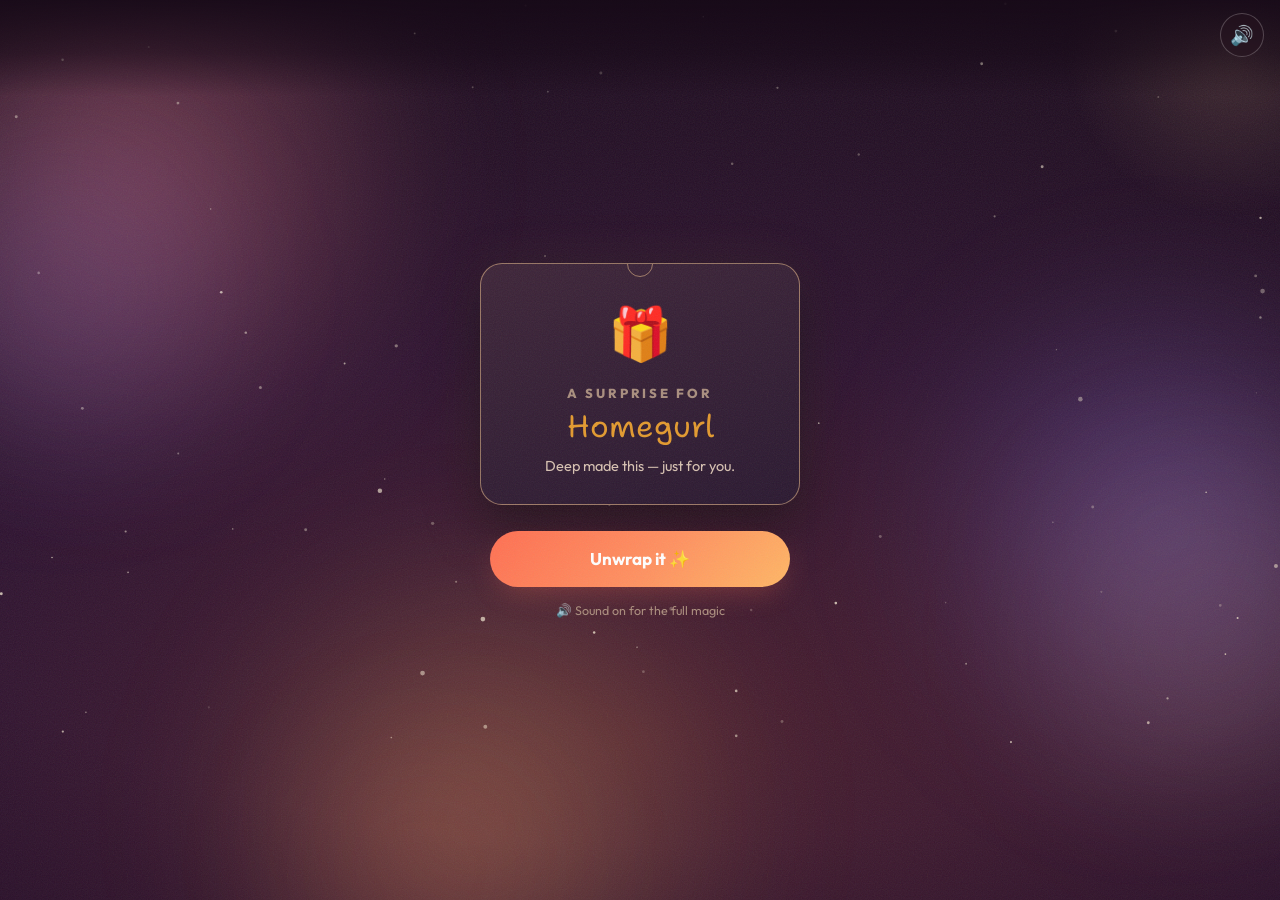
==== commit 63ff244e: "Rename index (20).html to index.html" ====
--- a/index.html
+++ b/index.html
@@ -2,7 +2,7 @@
 <html lang="en-US">
 <head>
 	<meta charset="UTF-8">
-		<title>Send a Birthday Surprise 🎂 | OurMoments</title>
+		<title>Happy Birthday, Homegurl 🎂</title>
 <meta name='robots' content='max-image-preview:large' />
 <link rel='dns-prefetch' href='https://www.googletagmanager.com/' />
 <link rel="alternate" type="application/rss+xml" title="ourmoments.live &raquo; Feed" href="feed/index.html" />
@@ -15,19 +15,19 @@
 <meta property="og:site_name" content="OurMoments" />
 <meta property="og:locale" content="en_IN" />
 <meta property="og:url" content="./birthday/" />
-<meta property="og:title" content="Send a Birthday Surprise 🎂 | OurMoments" />
-<meta property="og:description" content="Candles, confetti and a photo slideshow made just for them. Build it in 2 minutes and share the link." />
+<meta property="og:title" content="Happy Birthday, Homegurl 🎂" />
+<meta property="og:description" content="A little something Deep made for you. Open it. 💛" />
 <meta property="og:image" content="./wp-content/uploads/2026/07/BDay-preview.jpg" />
 <meta property="og:image:secure_url" content="./wp-content/uploads/2026/07/BDay-preview.jpg" />
 <meta property="og:image:type" content="image/jpeg" />
 <meta property="og:image:width" content="1200" />
 <meta property="og:image:height" content="630" />
-<meta property="og:image:alt" content="Send a Birthday Surprise 🎂 | OurMoments" />
+<meta property="og:image:alt" content="Happy Birthday, Homegurl 🎂" />
 <meta name="twitter:card" content="summary_large_image" />
-<meta name="twitter:title" content="Send a Birthday Surprise 🎂 | OurMoments" />
-<meta name="twitter:description" content="Candles, confetti and a photo slideshow made just for them. Build it in 2 minutes and share the link." />
+<meta name="twitter:title" content="Happy Birthday, Homegurl 🎂" />
+<meta name="twitter:description" content="A little something Deep made for you. Open it. 💛" />
 <meta name="twitter:image" content="./wp-content/uploads/2026/07/BDay-preview.jpg" />
-<meta name="description" content="Candles, confetti and a photo slideshow made just for them. Build it in 2 minutes and share the link." />
+<meta name="description" content="A little something Deep made for you. Open it. 💛" />
 <!-- /OurMoments social preview -->
 
 <style id="wp-img-auto-sizes-contain-inline-css">
@@ -633,152 +633,7 @@
 }
 
 </style>
-	<meta name="viewport" content="width=device-width, initial-scale=1.0, viewport-fit=cover" /><style id="om-bday-cleanup">
-/* The workflow still has five internal authoring states; the progress indicator is intentionally not part of the UI. */
-.om-bday-progress{display:none!important}
-/* Keep interactive controls comfortable on touch devices and make keyboard focus obvious. */
-.om-bday-btn,.om-bday-back,.om-bday-skip-link,.om-bday-cake-option,.om-bday-peek,.om-bday-unlock-close,
-.om-bday-back-btn,.om-bday-mute-btn{touch-action:manipulation}
-.om-bday-btn:focus-visible,.om-bday-back:focus-visible,.om-bday-skip-link:focus-visible,
-.om-bday-cake-option:focus-visible,.om-bday-peek:focus-visible,.om-bday-back-btn:focus-visible,
-.om-bday-mute-btn:focus-visible,.om-bday-unlock-close:focus-visible{
-  outline:3px solid rgba(236,28,100,.32);
-  outline-offset:3px;
-}
-@media (prefers-reduced-motion: reduce){
-  .om-bday-step.is-active{animation:none!important}
-}
-/* ---- 9. POLISHED BIRTHDAY BUILDER UI ---- */
-#om-bday-root{
-  --om-pink:#ec1c64;
-  --om-pink-2:#ff5d8f;
-  --om-ink:#2b1b24;
-  --om-muted:#7d6872;
-  --om-card:rgba(255,255,255,.84);
-  --om-border:rgba(236,28,100,.13);
-}
-#om-bday-root .om-bday-wizard{
-  isolation:isolate;
-}
-#om-bday-root .om-bday-card{
-  border:1px solid var(--om-border) !important;
-  background:linear-gradient(180deg,rgba(255,255,255,.94),rgba(255,249,252,.86)) !important;
-  box-shadow:0 24px 70px rgba(80,18,43,.10),0 4px 16px rgba(80,18,43,.05) !important;
-  transition:transform .28s ease,box-shadow .28s ease,border-color .28s ease !important;
-}
-#om-bday-root .om-bday-card:hover{
-  transform:translateY(-2px);
-  box-shadow:0 30px 85px rgba(80,18,43,.13),0 6px 20px rgba(80,18,43,.06) !important;
-  border-color:rgba(236,28,100,.20) !important;
-}
-#om-bday-root .om-bday-field input,
-#om-bday-root .om-bday-field textarea,
-#om-bday-root .om-bday-field select{
-  border:1px solid rgba(73,40,54,.14) !important;
-  background:rgba(255,255,255,.88) !important;
-  box-shadow:inset 0 1px 2px rgba(30,12,20,.03),0 1px 0 rgba(255,255,255,.9) !important;
-  transition:border-color .2s ease,box-shadow .2s ease,transform .2s ease !important;
-}
-#om-bday-root .om-bday-field input:focus,
-#om-bday-root .om-bday-field textarea:focus,
-#om-bday-root .om-bday-field select:focus{
-  border-color:rgba(236,28,100,.55) !important;
-  box-shadow:0 0 0 4px rgba(236,28,100,.10),inset 0 1px 2px rgba(30,12,20,.03) !important;
-  outline:none !important;
-}
-#om-bday-root .om-bday-btn-row{gap:10px !important}
-#om-bday-root .om-bday-btn{
-  border-radius:16px !important;
-  min-height:50px;
-  box-shadow:0 10px 22px rgba(236,28,100,.16) !important;
-  transition:transform .2s ease,box-shadow .2s ease,filter .2s ease !important;
-}
-#om-bday-root .om-bday-btn:hover{
-  transform:translateY(-2px);
-  box-shadow:0 14px 28px rgba(236,28,100,.22) !important;
-  filter:saturate(1.04);
-}
-#om-bday-root .om-bday-btn:active{transform:translateY(0) scale(.985)}
-#om-bday-root .om-bday-btn-ghost{
-  box-shadow:none !important;
-  border:1px solid rgba(73,40,54,.12) !important;
-  background:rgba(255,255,255,.72) !important;
-}
-#om-bday-root .om-bday-cake-option{
-  border:1px solid rgba(73,40,54,.11) !important;
-  background:rgba(255,255,255,.70) !important;
-  box-shadow:0 8px 20px rgba(80,18,43,.05) !important;
-  transition:transform .2s ease,border-color .2s ease,box-shadow .2s ease,background .2s ease !important;
-}
-#om-bday-root .om-bday-cake-option:hover{
-  transform:translateY(-3px);
-  border-color:rgba(236,28,100,.28) !important;
-  box-shadow:0 14px 30px rgba(80,18,43,.09) !important;
-}
-#om-bday-root .om-bday-photo-zone{
-  border:1.5px dashed rgba(236,28,100,.28) !important;
-  background:linear-gradient(180deg,rgba(255,246,250,.92),rgba(255,255,255,.76)) !important;
-  box-shadow:inset 0 0 0 1px rgba(255,255,255,.8),0 10px 30px rgba(80,18,43,.05) !important;
-  transition:transform .22s ease,border-color .22s ease,background .22s ease,box-shadow .22s ease !important;
-}
-#om-bday-root .om-bday-photo-zone:hover,
-#om-bday-root .om-bday-photo-zone:focus-visible{
-  transform:translateY(-2px);
-  border-color:rgba(236,28,100,.62) !important;
-  background:linear-gradient(180deg,rgba(255,240,247,.98),rgba(255,255,255,.88)) !important;
-  box-shadow:0 16px 34px rgba(80,18,43,.08),0 0 0 4px rgba(236,28,100,.08) !important;
-  outline:none;
-}
-#om-bday-root .om-bday-photo-zone-emoji{filter:drop-shadow(0 6px 10px rgba(236,28,100,.12))}
-#om-bday-root .om-bday-suggest-wrap{
-  background:rgba(255,255,255,.50);
-  border-radius:18px;
-}
-#om-bday-root .om-bday-starter-chip,
-#om-bday-root .om-bday-suggest-row button{
-  transition:transform .18s ease,background .18s ease,box-shadow .18s ease !important;
-}
-#om-bday-root .om-bday-starter-chip:hover,
-#om-bday-root .om-bday-suggest-row button:hover{
-  transform:translateY(-1px);
-  box-shadow:0 7px 16px rgba(80,18,43,.08);
-}
-#om-bday-root .om-bday-counter{
-  font-variant-numeric:tabular-nums;
-}
-/* Give the final crafting scene a little more “gift reveal” depth. */
-#om-bday-root .om-bday-craft-bar{
-  box-shadow:inset 0 1px 2px rgba(80,18,43,.08),0 4px 12px rgba(80,18,43,.04);
-}
-#om-bday-root .om-bday-craft-fill{
-  box-shadow:0 0 16px rgba(236,28,100,.22);
-}
-/* Avoid hover transforms when users explicitly prefer less motion. */
-@media (prefers-reduced-motion: reduce){
-  #om-bday-root .om-bday-card,
-  #om-bday-root .om-bday-btn,
-  #om-bday-root .om-bday-cake-option,
-  #om-bday-root .om-bday-photo-zone,
-  #om-bday-root .om-bday-starter-chip,
-  #om-bday-root .om-bday-suggest-row button{transition:none !important}
-  #om-bday-root .om-bday-card:hover,
-  #om-bday-root .om-bday-btn:hover,
-  #om-bday-root .om-bday-cake-option:hover,
-  #om-bday-root .om-bday-photo-zone:hover,
-  #om-bday-root .om-bday-starter-chip:hover,
-  #om-bday-root .om-bday-suggest-row button:hover{transform:none !important}
-}
-@media (max-width:600px){
-  #om-bday-root .om-bday-card{box-shadow:0 18px 48px rgba(80,18,43,.09) !important}
-  #om-bday-root .om-bday-btn{width:100%}
-  #om-bday-root .om-bday-btn-row{flex-direction:column;align-items:stretch}
-}
-
-</style>
-<style id="om-bday-free-mode">
-/* Free mode: payment/unlock UI is disabled. */
-#om-bday-unlock-modal{display:none!important;}
-</style></head>
+	<meta name="viewport" content="width=device-width, initial-scale=1.0, viewport-fit=cover" /></head>
 <body class="wp-singular page-template page-template-elementor_canvas page page-id-917 wp-custom-logo wp-embed-responsive wp-theme-hello-elementor hello-elementor-default elementor-default elementor-template-canvas elementor-kit-6 elementor-page elementor-page-917">
 			<div data-elementor-type="wp-page" data-elementor-id="917" class="elementor elementor-917" data-elementor-post-type="page">
 				<div class="elementor-element elementor-element-4a175f9 e-con e-atomic-element e-flexbox-base e-8630b01 " data-id="4a175f9" data-element_type="e-flexbox" data-e-type="e-flexbox" data-interaction-id="4a175f9" data-e-type="e-flexbox" data-id="4a175f9">
@@ -793,7 +648,62 @@
    * @author: Jack Doyle, jack@greensock.com
    */
 
-  !function (t, e) { "object" == typeof exports && "undefined" != typeof module ? e(exports) : "function" == typeof define && define.amd ? define(["exports"], e) : e((t = t || self).window = t.window || {}) }(this, function (e) { "use strict"; function _inheritsLoose(t, e) { t.prototype = Object.create(e.prototype), (t.prototype.constructor = t).__proto__ = e } function _assertThisInitialized(t) { if (void 0 === t) throw new ReferenceError("this hasn't been initialised - super() hasn't been called"); return t } function r(t) { return "string" == typeof t } function s(t) { return "function" == typeof t } function t(t) { return "number" == typeof t } function u(t) { return void 0 === t } function v(t) { return "object" == typeof t } function w(t) { return !1 !== t } function x() { return "undefined" != typeof window } function y(t) { return s(t) || r(t) } function P(t) { return (i = yt(t, ot)) && ze } function Q(t, e) { return console.warn("Invalid property", t, "set to", e, "Missing plugin? gsap.registerPlugin()") } function R(t, e) { return !e && console.warn(t) } function S(t, e) { return t && (ot[t] = e) && i && (i[t] = e) || ot } function T() { return 0 } function ea(t) { var e, r, i = t[0]; if (v(i) || s(i) || (t = [t]), !(e = (i._gsap || {}).harness)) { for (r = gt.length; r-- && !gt[r].targetTest(i);); e = gt[r] } for (r = t.length; r--;)t[r] && (t[r]._gsap || (t[r]._gsap = new Vt(t[r], e))) || t.splice(r, 1); return t } function fa(t) { return t._gsap || ea(Mt(t))[0]._gsap } function ga(t, e, r) { return (r = t[e]) && s(r) ? t[e]() : u(r) && t.getAttribute && t.getAttribute(e) || r } function ha(t, e) { return (t = t.split(",")).forEach(e) || t } function ia(t) { return Math.round(1e5 * t) / 1e5 || 0 } function ja(t) { return Math.round(1e7 * t) / 1e7 || 0 } function ka(t, e) { var r = e.charAt(0), i = parseFloat(e.substr(2)); return t = parseFloat(t), "+" === r ? t + i : "-" === r ? t - i : "*" === r ? t * i : t / i } function la(t, e) { for (var r = e.length, i = 0; t.indexOf(e[i]) < 0 && ++i < r;); return i < r } function ma() { var t, e, r = dt.length, i = dt.slice(0); for (ct = {}, t = dt.length = 0; t < r; t++)(e = i[t]) && e._lazy && (e.render(e._lazy[0], e._lazy[1], !0)._lazy = 0) } function na(t, e, r, i) { dt.length && !L && ma(), t.render(e, r, i || L && e < 0 && (t._initted || t._startAt)), dt.length && !L && ma() } function oa(t) { var e = parseFloat(t); return (e || 0 === e) && (t + "").match(at).length < 2 ? e : r(t) ? t.trim() : t } function pa(t) { return t } function qa(t, e) { for (var r in e) r in t || (t[r] = e[r]); return t } function ta(t, e) { for (var r in e) "__proto__" !== r && "constructor" !== r && "prototype" !== r && (t[r] = v(e[r]) ? ta(t[r] || (t[r] = {}), e[r]) : e[r]); return t } function ua(t, e) { var r, i = {}; for (r in t) r in e || (i[r] = t[r]); return i } function va(t) { var e = t.parent || I, r = t.keyframes ? function _setKeyframeDefaults(i) { return function (t, e) { for (var r in e) r in t || "duration" === r && i || "ease" === r || (t[r] = e[r]) } }(Z(t.keyframes)) : qa; if (w(t.inherit)) for (; e;)r(t, e.vars.defaults), e = e.parent || e._dp; return t } function xa(t, e, r, i, n) { void 0 === r && (r = "_first"), void 0 === i && (i = "_last"); var a, s = t[i]; if (n) for (a = e[n]; s && s[n] > a;)s = s._prev; return s ? (e._next = s._next, s._next = e) : (e._next = t[r], t[r] = e), e._next ? e._next._prev = e : t[i] = e, e._prev = s, e.parent = e._dp = t, e } function ya(t, e, r, i) { void 0 === r && (r = "_first"), void 0 === i && (i = "_last"); var n = e._prev, a = e._next; n ? n._next = a : t[r] === e && (t[r] = a), a ? a._prev = n : t[i] === e && (t[i] = n), e._next = e._prev = e.parent = null } function za(t, e) { t.parent && (!e || t.parent.autoRemoveChildren) && t.parent.remove && t.parent.remove(t), t._act = 0 } function Aa(t, e) { if (t && (!e || e._end > t._dur || e._start < 0)) for (var r = t; r;)r._dirty = 1, r = r.parent; return t } function Ca(t, e, r, i) { return t._startAt && (L ? t._startAt.revert(ht) : t.vars.immediateRender && !t.vars.autoRevert || t._startAt.render(e, !0, i)) } function Ea(t) { return t._repeat ? Tt(t._tTime, t = t.duration() + t._rDelay) * t : 0 } function Ga(t, e) { return (t - e._start) * e._ts + (0 <= e._ts ? 0 : e._dirty ? e.totalDuration() : e._tDur) } function Ha(t) { return t._end = ja(t._start + (t._tDur / Math.abs(t._ts || t._rts || X) || 0)) } function Ia(t, e) { var r = t._dp; return r && r.smoothChildTiming && t._ts && (t._start = ja(r._time - (0 < t._ts ? e / t._ts : ((t._dirty ? t.totalDuration() : t._tDur) - e) / -t._ts)), Ha(t), r._dirty || Aa(r, t)), t } function Ja(t, e) { var r; if ((e._time || !e._dur && e._initted || e._start < t._time && (e._dur || !e.add)) && (r = Ga(t.rawTime(), e), (!e._dur || Ot(0, e.totalDuration(), r) - e._tTime > X) && e.render(r, !0)), Aa(t, e)._dp && t._initted && t._time >= t._dur && t._ts) { if (t._dur < t.duration()) for (r = t; r._dp;)0 <= r.rawTime() && r.totalTime(r._tTime), r = r._dp; t._zTime = -X } } function Ka(e, r, i, n) { return r.parent && za(r), r._start = ja((t(i) ? i : i || e !== I ? xt(e, i, r) : e._time) + r._delay), r._end = ja(r._start + (r.totalDuration() / Math.abs(r.timeScale()) || 0)), xa(e, r, "_first", "_last", e._sort ? "_start" : 0), bt(r) || (e._recent = r), n || Ja(e, r), e._ts < 0 && Ia(e, e._tTime), e } function La(t, e) { return (ot.ScrollTrigger || Q("scrollTrigger", e)) && ot.ScrollTrigger.create(e, t) } function Ma(t, e, r, i, n) { return Qt(t, e, n), t._initted ? !r && t._pt && !L && (t._dur && !1 !== t.vars.lazy || !t._dur && t.vars.lazy) && f !== Rt.frame ? (dt.push(t), t._lazy = [n, i], 1) : void 0 : 1 } function Ra(t, e, r, i) { var n = t._repeat, a = ja(e) || 0, s = t._tTime / t._tDur; return s && !i && (t._time *= a / t._dur), t._dur = a, t._tDur = n ? n < 0 ? 1e10 : ja(a * (n + 1) + t._rDelay * n) : a, 0 < s && !i && Ia(t, t._tTime = t._tDur * s), t.parent && Ha(t), r || Aa(t.parent, t), t } function Sa(t) { return t instanceof Xt ? Aa(t) : Ra(t, t._dur) } function Va(e, r, i) { var n, a, s = t(r[1]), o = (s ? 2 : 1) + (e < 2 ? 0 : 1), u = r[o]; if (s && (u.duration = r[1]), u.parent = i, e) { for (n = u, a = i; a && !("immediateRender" in n);)n = a.vars.defaults || {}, a = w(a.vars.inherit) && a.parent; u.immediateRender = w(n.immediateRender), e < 2 ? u.runBackwards = 1 : u.startAt = r[o - 1] } return new $t(r[0], u, r[1 + o]) } function Wa(t, e) { return t || 0 === t ? e(t) : e } function Ya(t, e) { return r(t) && (e = st.exec(t)) ? e[1] : "" } function _a(t, e) { return t && v(t) && "length" in t && (!e && !t.length || t.length - 1 in t && v(t[0])) && !t.nodeType && t !== h } function cb(r) { return r = Mt(r)[0] || R("Invalid scope") || {}, function (t) { var e = r.current || r.nativeElement || r; return Mt(t, e.querySelectorAll ? e : e === r ? R("Invalid scope") || a.createElement("div") : r) } } function db(t) { return t.sort(function () { return .5 - Math.random() }) } function eb(t) { if (s(t)) return t; var p = v(t) ? t : { each: t }, _ = jt(p.ease), m = p.from || 0, g = parseFloat(p.base) || 0, y = {}, e = 0 < m && m < 1, T = isNaN(m) || e, b = p.axis, w = m, x = m; return r(m) ? w = x = { center: .5, edges: .5, end: 1 }[m] || 0 : !e && T && (w = m[0], x = m[1]), function (t, e, r) { var i, n, a, s, o, u, h, l, f, d = (r || p).length, c = y[d]; if (!c) { if (!(f = "auto" === p.grid ? 0 : (p.grid || [1, U])[1])) { for (h = -U; h < (h = r[f++].getBoundingClientRect().left) && f < d;); f < d && f-- } for (c = y[d] = [], i = T ? Math.min(f, d) * w - .5 : m % f, n = f === U ? 0 : T ? d * x / f - .5 : m / f | 0, l = U, u = h = 0; u < d; u++)a = u % f - i, s = n - (u / f | 0), c[u] = o = b ? Math.abs("y" === b ? s : a) : K(a * a + s * s), h < o && (h = o), o < l && (l = o); "random" === m && db(c), c.max = h - l, c.min = l, c.v = d = (parseFloat(p.amount) || parseFloat(p.each) * (d < f ? d - 1 : b ? "y" === b ? d / f : f : Math.max(f, d / f)) || 0) * ("edges" === m ? -1 : 1), c.b = d < 0 ? g - d : g, c.u = Ya(p.amount || p.each) || 0, _ = _ && d < 0 ? Yt(_) : _ } return d = (c[t] - c.min) / c.max || 0, ja(c.b + (_ ? _(d) : d) * c.v) + c.u } } function fb(i) { var n = Math.pow(10, ((i + "").split(".")[1] || "").length); return function (e) { var r = ja(Math.round(parseFloat(e) / i) * i * n); return (r - r % 1) / n + (t(e) ? 0 : Ya(e)) } } function gb(h, e) { var l, f, r = Z(h); return !r && v(h) && (l = r = h.radius || U, h.values ? (h = Mt(h.values), (f = !t(h[0])) && (l *= l)) : h = fb(h.increment)), Wa(e, r ? s(h) ? function (t) { return f = h(t), Math.abs(f - t) <= l ? f : t } : function (e) { for (var r, i, n = parseFloat(f ? e.x : e), a = parseFloat(f ? e.y : 0), s = U, o = 0, u = h.length; u--;)(r = f ? (r = h[u].x - n) * r + (i = h[u].y - a) * i : Math.abs(h[u] - n)) < s && (s = r, o = u); return o = !l || s <= l ? h[o] : e, f || o === e || t(e) ? o : o + Ya(e) } : fb(h)) } function hb(t, e, r, i) { return Wa(Z(t) ? !e : !0 === r ? !!(r = 0) : !i, function () { return Z(t) ? t[~~(Math.random() * t.length)] : (r = r || 1e-5) && (i = r < 1 ? Math.pow(10, (r + "").length - 2) : 1) && Math.floor(Math.round((t - r / 2 + Math.random() * (e - t + .99 * r)) / r) * r * i) / i }) } function lb(e, r, t) { return Wa(t, function (t) { return e[~~r(t)] }) } function ob(t) { for (var e, r, i, n, a = 0, s = ""; ~(e = t.indexOf("random(", a));)i = t.indexOf(")", e), n = "[" === t.charAt(e + 7), r = t.substr(e + 7, i - e - 7).match(n ? at : tt), s += t.substr(a, e - a) + hb(n ? r : +r[0], n ? 0 : +r[1], +r[2] || 1e-5), a = i + 1; return s + t.substr(a, t.length - a) } function rb(t, e, r) { var i, n, a, s = t.labels, o = U; for (i in s) (n = s[i] - e) < 0 == !!r && n && o > (n = Math.abs(n)) && (a = i, o = n); return a } function tb(t) { return za(t), t.scrollTrigger && t.scrollTrigger.kill(!!L), t.progress() < 1 && Ct(t, "onInterrupt"), t } function wb(t) { if (t) if (t = !t.name && t.default || t, x() || t.headless) { var e = t.name, r = s(t), i = e && !r && t.init ? function () { this._props = [] } : t, n = { init: T, render: he, add: Wt, kill: ce, modifier: fe, rawVars: 0 }, a = { targetTest: 0, get: 0, getSetter: ne, aliases: {}, register: 0 }; if (Ft(), t !== i) { if (pt[e]) return; qa(i, qa(ua(t, n), a)), yt(i.prototype, yt(n, ua(t, a))), pt[i.prop = e] = i, t.targetTest && (gt.push(i), ft[e] = 1), e = ("css" === e ? "CSS" : e.charAt(0).toUpperCase() + e.substr(1)) + "Plugin" } S(e, i), t.register && t.register(ze, i, _e) } else At.push(t) } function zb(t, e, r) { return (6 * (t += t < 0 ? 1 : 1 < t ? -1 : 0) < 1 ? e + (r - e) * t * 6 : t < .5 ? r : 3 * t < 2 ? e + (r - e) * (2 / 3 - t) * 6 : e) * St + .5 | 0 } function Ab(e, r, i) { var n, a, s, o, u, h, l, f, d, c, p = e ? t(e) ? [e >> 16, e >> 8 & St, e & St] : 0 : zt.black; if (!p) { if ("," === e.substr(-1) && (e = e.substr(0, e.length - 1)), zt[e]) p = zt[e]; else if ("#" === e.charAt(0)) { if (e.length < 6 && (e = "#" + (n = e.charAt(1)) + n + (a = e.charAt(2)) + a + (s = e.charAt(3)) + s + (5 === e.length ? e.charAt(4) + e.charAt(4) : "")), 9 === e.length) return [(p = parseInt(e.substr(1, 6), 16)) >> 16, p >> 8 & St, p & St, parseInt(e.substr(7), 16) / 255]; p = [(e = parseInt(e.substr(1), 16)) >> 16, e >> 8 & St, e & St] } else if ("hsl" === e.substr(0, 3)) if (p = c = e.match(tt), r) { if (~e.indexOf("=")) return p = e.match(et), i && p.length < 4 && (p[3] = 1), p } else o = +p[0] % 360 / 360, u = p[1] / 100, n = 2 * (h = p[2] / 100) - (a = h <= .5 ? h * (u + 1) : h + u - h * u), 3 < p.length && (p[3] *= 1), p[0] = zb(o + 1 / 3, n, a), p[1] = zb(o, n, a), p[2] = zb(o - 1 / 3, n, a); else p = e.match(tt) || zt.transparent; p = p.map(Number) } return r && !c && (n = p[0] / St, a = p[1] / St, s = p[2] / St, h = ((l = Math.max(n, a, s)) + (f = Math.min(n, a, s))) / 2, l === f ? o = u = 0 : (d = l - f, u = .5 < h ? d / (2 - l - f) : d / (l + f), o = l === n ? (a - s) / d + (a < s ? 6 : 0) : l === a ? (s - n) / d + 2 : (n - a) / d + 4, o *= 60), p[0] = ~~(o + .5), p[1] = ~~(100 * u + .5), p[2] = ~~(100 * h + .5)), i && p.length < 4 && (p[3] = 1), p } function Bb(t) { var r = [], i = [], n = -1; return t.split(Et).forEach(function (t) { var e = t.match(rt) || []; r.push.apply(r, e), i.push(n += e.length + 1) }), r.c = i, r } function Cb(t, e, r) { var i, n, a, s, o = "", u = (t + o).match(Et), h = e ? "hsla(" : "rgba(", l = 0; if (!u) return t; if (u = u.map(function (t) { return (t = Ab(t, e, 1)) && h + (e ? t[0] + "," + t[1] + "%," + t[2] + "%," + t[3] : t.join(",")) + ")" }), r && (a = Bb(t), (i = r.c).join(o) !== a.c.join(o))) for (s = (n = t.replace(Et, "1").split(rt)).length - 1; l < s; l++)o += n[l] + (~i.indexOf(l) ? u.shift() || h + "0,0,0,0)" : (a.length ? a : u.length ? u : r).shift()); if (!n) for (s = (n = t.split(Et)).length - 1; l < s; l++)o += n[l] + u[l]; return o + n[s] } function Fb(t) { var e, r = t.join(" "); if (Et.lastIndex = 0, Et.test(r)) return e = Dt.test(r), t[1] = Cb(t[1], e), t[0] = Cb(t[0], e, Bb(t[1])), !0 } function Ob(t) { var e = (t + "").split("("), r = Lt[e[0]]; return r && 1 < e.length && r.config ? r.config.apply(null, ~t.indexOf("{") ? [function _parseObjectInString(t) { for (var e, r, i, n = {}, a = t.substr(1, t.length - 3).split(":"), s = a[0], o = 1, u = a.length; o < u; o++)r = a[o], e = o !== u - 1 ? r.lastIndexOf(",") : r.length, i = r.substr(0, e), n[s] = isNaN(i) ? i.replace(Bt, "").trim() : +i, s = r.substr(e + 1).trim(); return n }(e[1])] : function _valueInParentheses(t) { var e = t.indexOf("(") + 1, r = t.indexOf(")"), i = t.indexOf("(", e); return t.substring(e, ~i && i < r ? t.indexOf(")", r + 1) : r) }(t).split(",").map(oa)) : Lt._CE && It.test(t) ? Lt._CE("", t) : r } function Qb(t, e) { for (var r, i = t._first; i;)i instanceof Xt ? Qb(i, e) : !i.vars.yoyoEase || i._yoyo && i._repeat || i._yoyo === e || (i.timeline ? Qb(i.timeline, e) : (r = i._ease, i._ease = i._yEase, i._yEase = r, i._yoyo = e)), i = i._next } function Sb(t, e, r, i) { void 0 === r && (r = function easeOut(t) { return 1 - e(1 - t) }), void 0 === i && (i = function easeInOut(t) { return t < .5 ? e(2 * t) / 2 : 1 - e(2 * (1 - t)) / 2 }); var n, a = { easeIn: e, easeOut: r, easeInOut: i }; return ha(t, function (t) { for (var e in Lt[t] = ot[t] = a, Lt[n = t.toLowerCase()] = r, a) Lt[n + ("easeIn" === e ? ".in" : "easeOut" === e ? ".out" : ".inOut")] = Lt[t + "." + e] = a[e] }), a } function Tb(e) { return function (t) { return t < .5 ? (1 - e(1 - 2 * t)) / 2 : .5 + e(2 * (t - .5)) / 2 } } function Ub(r, t, e) { function Jm(t) { return 1 === t ? 1 : i * Math.pow(2, -10 * t) * H((t - a) * n) + 1 } var i = 1 <= t ? t : 1, n = (e || (r ? .3 : .45)) / (t < 1 ? t : 1), a = n / N * (Math.asin(1 / i) || 0), s = "out" === r ? Jm : "in" === r ? function (t) { return 1 - Jm(1 - t) } : Tb(Jm); return n = N / n, s.config = function (t, e) { return Ub(r, t, e) }, s } function Vb(e, r) { function Rm(t) { return t ? --t * t * ((r + 1) * t + r) + 1 : 0 } void 0 === r && (r = 1.70158); var t = "out" === e ? Rm : "in" === e ? function (t) { return 1 - Rm(1 - t) } : Tb(Rm); return t.config = function (t) { return Vb(e, t) }, t } var F, L, l, I, h, n, a, i, o, f, d, c, p, _, m, g, b, O, k, M, C, A, z, E, D, B, Y, j, q = { autoSleep: 120, force3D: "auto", nullTargetWarn: 1, units: { lineHeight: "" } }, V = { duration: .5, overwrite: !1, delay: 0 }, U = 1e8, X = 1 / U, N = 2 * Math.PI, G = N / 4, W = 0, K = Math.sqrt, J = Math.cos, H = Math.sin, $ = "function" == typeof ArrayBuffer && ArrayBuffer.isView || function () { }, Z = Array.isArray, tt = /(?:-?\.?\d|\.)+/gi, et = /[-+=.]*\d+[.e\-+]*\d*[e\-+]*\d*/g, rt = /[-+=.]*\d+[.e-]*\d*[a-z%]*/g, it = /[-+=.]*\d+\.?\d*(?:e-|e\+)?\d*/gi, nt = /[+-]=-?[.\d]+/, at = /[^,'"\[\]\s]+/gi, st = /^[+\-=e\s\d]*\d+[.\d]*([a-z]*|%)\s*$/i, ot = {}, ut = { suppressEvents: !0, isStart: !0, kill: !1 }, ht = { suppressEvents: !0, kill: !1 }, lt = { suppressEvents: !0 }, ft = {}, dt = [], ct = {}, pt = {}, _t = {}, mt = 30, gt = [], vt = "", yt = function _merge(t, e) { for (var r in e) t[r] = e[r]; return t }, Tt = function _animationCycle(t, e) { var r = Math.floor(t /= e); return t && r === t ? r - 1 : r }, bt = function _isFromOrFromStart(t) { var e = t.data; return "isFromStart" === e || "isStart" === e }, wt = { _start: 0, endTime: T, totalDuration: T }, xt = function _parsePosition(t, e, i) { var n, a, s, o = t.labels, u = t._recent || wt, h = t.duration() >= U ? u.endTime(!1) : t._dur; return r(e) && (isNaN(e) || e in o) ? (a = e.charAt(0), s = "%" === e.substr(-1), n = e.indexOf("="), "<" === a || ">" === a ? (0 <= n && (e = e.replace(/=/, "")), ("<" === a ? u._start : u.endTime(0 <= u._repeat)) + (parseFloat(e.substr(1)) || 0) * (s ? (n < 0 ? u : i).totalDuration() / 100 : 1)) : n < 0 ? (e in o || (o[e] = h), o[e]) : (a = parseFloat(e.charAt(n - 1) + e.substr(n + 1)), s && i && (a = a / 100 * (Z(i) ? i[0] : i).totalDuration()), 1 < n ? _parsePosition(t, e.substr(0, n - 1), i) + a : h + a)) : null == e ? h : +e }, Ot = function _clamp(t, e, r) { return r < t ? t : e < r ? e : r }, kt = [].slice, Mt = function toArray(t, e, i) { return l && !e && l.selector ? l.selector(t) : !r(t) || i || !n && Ft() ? Z(t) ? function _flatten(t, e, i) { return void 0 === i && (i = []), t.forEach(function (t) { return r(t) && !e || _a(t, 1) ? i.push.apply(i, Mt(t)) : i.push(t) }) || i }(t, i) : _a(t) ? kt.call(t, 0) : t ? [t] : [] : kt.call((e || a).querySelectorAll(t), 0) }, Pt = function mapRange(e, t, r, i, n) { var a = t - e, s = i - r; return Wa(n, function (t) { return r + ((t - e) / a * s || 0) }) }, Ct = function _callback(t, e, r) { var i, n, a, s = t.vars, o = s[e], u = l, h = t._ctx; if (o) return i = s[e + "Params"], n = s.callbackScope || t, r && dt.length && ma(), h && (l = h), a = i ? o.apply(n, i) : o.call(n), l = u, a }, At = [], St = 255, zt = { aqua: [0, St, St], lime: [0, St, 0], silver: [192, 192, 192], black: [0, 0, 0], maroon: [128, 0, 0], teal: [0, 128, 128], blue: [0, 0, St], navy: [0, 0, 128], white: [St, St, St], olive: [128, 128, 0], yellow: [St, St, 0], orange: [St, 165, 0], gray: [128, 128, 128], purple: [128, 0, 128], green: [0, 128, 0], red: [St, 0, 0], pink: [St, 192, 203], cyan: [0, St, St], transparent: [St, St, St, 0] }, Et = function () { var t, e = "(?:\\b(?:(?:rgb|rgba|hsl|hsla)\\(.+?\\))|\\B#(?:[0-9a-f]{3,4}){1,2}\\b"; for (t in zt) e += "|" + t + "\\b"; return new RegExp(e + ")", "gi") }(), Dt = /hsl[a]?\(/, Rt = (k = Date.now, M = 500, C = 33, A = k(), z = A, D = E = 1e3 / 240, g = { time: 0, frame: 0, tick: function tick() { yl(!0) }, deltaRatio: function deltaRatio(t) { return b / (1e3 / (t || 60)) }, wake: function wake() { o && (!n && x() && (h = n = window, a = h.document || {}, ot.gsap = ze, (h.gsapVersions || (h.gsapVersions = [])).push(ze.version), P(i || h.GreenSockGlobals || !h.gsap && h || {}), At.forEach(wb)), m = "undefined" != typeof requestAnimationFrame && requestAnimationFrame, p && g.sleep(), _ = m || function (t) { return setTimeout(t, D - 1e3 * g.time + 1 | 0) }, c = 1, yl(2)) }, sleep: function sleep() { (m ? cancelAnimationFrame : clearTimeout)(p), c = 0, _ = T }, lagSmoothing: function lagSmoothing(t, e) { M = t || 1 / 0, C = Math.min(e || 33, M) }, fps: function fps(t) { E = 1e3 / (t || 240), D = 1e3 * g.time + E }, add: function add(n, t, e) { var a = t ? function (t, e, r, i) { n(t, e, r, i), g.remove(a) } : n; return g.remove(n), B[e ? "unshift" : "push"](a), Ft(), a }, remove: function remove(t, e) { ~(e = B.indexOf(t)) && B.splice(e, 1) && e <= O && O-- }, _listeners: B = [] }), Ft = function _wake() { return !c && Rt.wake() }, Lt = {}, It = /^[\d.\-M][\d.\-,\s]/, Bt = /["']/g, Yt = function _invertEase(e) { return function (t) { return 1 - e(1 - t) } }, jt = function _parseEase(t, e) { return t && (s(t) ? t : Lt[t] || Ob(t)) || e }; function yl(t) { var e, r, i, n, a = k() - z, s = !0 === t; if ((M < a || a < 0) && (A += a - C), (0 < (e = (i = (z += a) - A) - D) || s) && (n = ++g.frame, b = i - 1e3 * g.time, g.time = i /= 1e3, D += e + (E <= e ? 4 : E - e), r = 1), s || (p = _(yl)), r) for (O = 0; O < B.length; O++)B[O](i, b, n, t) } function gn(t) { return t < j ? Y * t * t : t < .7272727272727273 ? Y * Math.pow(t - 1.5 / 2.75, 2) + .75 : t < .9090909090909092 ? Y * (t -= 2.25 / 2.75) * t + .9375 : Y * Math.pow(t - 2.625 / 2.75, 2) + .984375 } ha("Linear,Quad,Cubic,Quart,Quint,Strong", function (t, e) { var r = e < 5 ? e + 1 : e; Sb(t + ",Power" + (r - 1), e ? function (t) { return Math.pow(t, r) } : function (t) { return t }, function (t) { return 1 - Math.pow(1 - t, r) }, function (t) { return t < .5 ? Math.pow(2 * t, r) / 2 : 1 - Math.pow(2 * (1 - t), r) / 2 }) }), Lt.Linear.easeNone = Lt.none = Lt.Linear.easeIn, Sb("Elastic", Ub("in"), Ub("out"), Ub()), Y = 7.5625, j = 1 / 2.75, Sb("Bounce", function (t) { return 1 - gn(1 - t) }, gn), Sb("Expo", function (t) { return t ? Math.pow(2, 10 * (t - 1)) : 0 }), Sb("Circ", function (t) { return -(K(1 - t * t) - 1) }), Sb("Sine", function (t) { return 1 === t ? 1 : 1 - J(t * G) }), Sb("Back", Vb("in"), Vb("out"), Vb()), Lt.SteppedEase = Lt.steps = ot.SteppedEase = { config: function config(t, e) { void 0 === t && (t = 1); var r = 1 / t, i = t + (e ? 0 : 1), n = e ? 1 : 0; return function (t) { return ((i * Ot(0, .99999999, t) | 0) + n) * r } } }, V.ease = Lt["quad.out"], ha("onComplete,onUpdate,onStart,onRepeat,onReverseComplete,onInterrupt", function (t) { return vt += t + "," + t + "Params," }); var qt, Vt = function GSCache(t, e) { this.id = W++, (t._gsap = this).target = t, this.harness = e, this.get = e ? e.get : ga, this.set = e ? e.getSetter : ne }, Ut = ((qt = Animation.prototype).delay = function delay(t) { return t || 0 === t ? (this.parent && this.parent.smoothChildTiming && this.startTime(this._start + t - this._delay), this._delay = t, this) : this._delay }, qt.duration = function duration(t) { return arguments.length ? this.totalDuration(0 < this._repeat ? t + (t + this._rDelay) * this._repeat : t) : this.totalDuration() && this._dur }, qt.totalDuration = function totalDuration(t) { return arguments.length ? (this._dirty = 0, Ra(this, this._repeat < 0 ? t : (t - this._repeat * this._rDelay) / (this._repeat + 1))) : this._tDur }, qt.totalTime = function totalTime(t, e) { if (Ft(), !arguments.length) return this._tTime; var r = this._dp; if (r && r.smoothChildTiming && this._ts) { for (Ia(this, t), !r._dp || r.parent || Ja(r, this); r && r.parent;)r.parent._time !== r._start + (0 <= r._ts ? r._tTime / r._ts : (r.totalDuration() - r._tTime) / -r._ts) && r.totalTime(r._tTime, !0), r = r.parent; !this.parent && this._dp.autoRemoveChildren && (0 < this._ts && t < this._tDur || this._ts < 0 && 0 < t || !this._tDur && !t) && Ka(this._dp, this, this._start - this._delay) } return (this._tTime !== t || !this._dur && !e || this._initted && Math.abs(this._zTime) === X || !t && !this._initted && (this.add || this._ptLookup)) && (this._ts || (this._pTime = t), na(this, t, e)), this }, qt.time = function time(t, e) { return arguments.length ? this.totalTime(Math.min(this.totalDuration(), t + Ea(this)) % (this._dur + this._rDelay) || (t ? this._dur : 0), e) : this._time }, qt.totalProgress = function totalProgress(t, e) { return arguments.length ? this.totalTime(this.totalDuration() * t, e) : this.totalDuration() ? Math.min(1, this._tTime / this._tDur) : 0 < this.rawTime() ? 1 : 0 }, qt.progress = function progress(t, e) { return arguments.length ? this.totalTime(this.duration() * (!this._yoyo || 1 & this.iteration() ? t : 1 - t) + Ea(this), e) : this.duration() ? Math.min(1, this._time / this._dur) : 0 < this.rawTime() ? 1 : 0 }, qt.iteration = function iteration(t, e) { var r = this.duration() + this._rDelay; return arguments.length ? this.totalTime(this._time + (t - 1) * r, e) : this._repeat ? Tt(this._tTime, r) + 1 : 1 }, qt.timeScale = function timeScale(t, e) { if (!arguments.length) return this._rts === -X ? 0 : this._rts; if (this._rts === t) return this; var r = this.parent && this._ts ? Ga(this.parent._time, this) : this._tTime; return this._rts = +t || 0, this._ts = this._ps || t === -X ? 0 : this._rts, this.totalTime(Ot(-Math.abs(this._delay), this._tDur, r), !1 !== e), Ha(this), function _recacheAncestors(t) { for (var e = t.parent; e && e.parent;)e._dirty = 1, e.totalDuration(), e = e.parent; return t }(this) }, qt.paused = function paused(t) { return arguments.length ? (this._ps !== t && ((this._ps = t) ? (this._pTime = this._tTime || Math.max(-this._delay, this.rawTime()), this._ts = this._act = 0) : (Ft(), this._ts = this._rts, this.totalTime(this.parent && !this.parent.smoothChildTiming ? this.rawTime() : this._tTime || this._pTime, 1 === this.progress() && Math.abs(this._zTime) !== X && (this._tTime -= X)))), this) : this._ps }, qt.startTime = function startTime(t) { if (arguments.length) { this._start = t; var e = this.parent || this._dp; return !e || !e._sort && this.parent || Ka(e, this, t - this._delay), this } return this._start }, qt.endTime = function endTime(t) { return this._start + (w(t) ? this.totalDuration() : this.duration()) / Math.abs(this._ts || 1) }, qt.rawTime = function rawTime(t) { var e = this.parent || this._dp; return e ? t && (!this._ts || this._repeat && this._time && this.totalProgress() < 1) ? this._tTime % (this._dur + this._rDelay) : this._ts ? Ga(e.rawTime(t), this) : this._tTime : this._tTime }, qt.revert = function revert(t) { void 0 === t && (t = lt); var e = L; return L = t, (this._initted || this._startAt) && (this.timeline && this.timeline.revert(t), this.totalTime(-.01, t.suppressEvents)), "nested" !== this.data && !1 !== t.kill && this.kill(), L = e, this }, qt.globalTime = function globalTime(t) { for (var e = this, r = arguments.length ? t : e.rawTime(); e;)r = e._start + r / (Math.abs(e._ts) || 1), e = e._dp; return !this.parent && this._sat ? this._sat.globalTime(t) : r }, qt.repeat = function repeat(t) { return arguments.length ? (this._repeat = t === 1 / 0 ? -2 : t, Sa(this)) : -2 === this._repeat ? 1 / 0 : this._repeat }, qt.repeatDelay = function repeatDelay(t) { if (arguments.length) { var e = this._time; return this._rDelay = t, Sa(this), e ? this.time(e) : this } return this._rDelay }, qt.yoyo = function yoyo(t) { return arguments.length ? (this._yoyo = t, this) : this._yoyo }, qt.seek = function seek(t, e) { return this.totalTime(xt(this, t), w(e)) }, qt.restart = function restart(t, e) { return this.play().totalTime(t ? -this._delay : 0, w(e)) }, qt.play = function play(t, e) { return null != t && this.seek(t, e), this.reversed(!1).paused(!1) }, qt.reverse = function reverse(t, e) { return null != t && this.seek(t || this.totalDuration(), e), this.reversed(!0).paused(!1) }, qt.pause = function pause(t, e) { return null != t && this.seek(t, e), this.paused(!0) }, qt.resume = function resume() { return this.paused(!1) }, qt.reversed = function reversed(t) { return arguments.length ? (!!t !== this.reversed() && this.timeScale(-this._rts || (t ? -X : 0)), this) : this._rts < 0 }, qt.invalidate = function invalidate() { return this._initted = this._act = 0, this._zTime = -X, this }, qt.isActive = function isActive() { var t, e = this.parent || this._dp, r = this._start; return !(e && !(this._ts && this._initted && e.isActive() && (t = e.rawTime(!0)) >= r && t < this.endTime(!0) - X)) }, qt.eventCallback = function eventCallback(t, e, r) { var i = this.vars; return 1 < arguments.length ? (e ? (i[t] = e, r && (i[t + "Params"] = r), "onUpdate" === t && (this._onUpdate = e)) : delete i[t], this) : i[t] }, qt.then = function then(t) { var i = this; return new Promise(function (e) { function Co() { var t = i.then; i.then = null, s(r) && (r = r(i)) && (r.then || r === i) && (i.then = t), e(r), i.then = t } var r = s(t) ? t : pa; i._initted && 1 === i.totalProgress() && 0 <= i._ts || !i._tTime && i._ts < 0 ? Co() : i._prom = Co }) }, qt.kill = function kill() { tb(this) }, Animation); function Animation(t) { this.vars = t, this._delay = +t.delay || 0, (this._repeat = t.repeat === 1 / 0 ? -2 : t.repeat || 0) && (this._rDelay = t.repeatDelay || 0, this._yoyo = !!t.yoyo || !!t.yoyoEase), this._ts = 1, Ra(this, +t.duration, 1, 1), this.data = t.data, l && (this._ctx = l).data.push(this), c || Rt.wake() } qa(Ut.prototype, { _time: 0, _start: 0, _end: 0, _tTime: 0, _tDur: 0, _dirty: 0, _repeat: 0, _yoyo: !1, parent: null, _initted: !1, _rDelay: 0, _ts: 1, _dp: 0, ratio: 0, _zTime: -X, _prom: 0, _ps: !1, _rts: 1 }); var Xt = function (i) { function Timeline(t, e) { var r; return void 0 === t && (t = {}), (r = i.call(this, t) || this).labels = {}, r.smoothChildTiming = !!t.smoothChildTiming, r.autoRemoveChildren = !!t.autoRemoveChildren, r._sort = w(t.sortChildren), I && Ka(t.parent || I, _assertThisInitialized(r), e), t.reversed && r.reverse(), t.paused && r.paused(!0), t.scrollTrigger && La(_assertThisInitialized(r), t.scrollTrigger), r } _inheritsLoose(Timeline, i); var e = Timeline.prototype; return e.to = function to(t, e, r) { return Va(0, arguments, this), this }, e.from = function from(t, e, r) { return Va(1, arguments, this), this }, e.fromTo = function fromTo(t, e, r, i) { return Va(2, arguments, this), this }, e.set = function set(t, e, r) { return e.duration = 0, e.parent = this, va(e).repeatDelay || (e.repeat = 0), e.immediateRender = !!e.immediateRender, new $t(t, e, xt(this, r), 1), this }, e.call = function call(t, e, r) { return Ka(this, $t.delayedCall(0, t, e), r) }, e.staggerTo = function staggerTo(t, e, r, i, n, a, s) { return r.duration = e, r.stagger = r.stagger || i, r.onComplete = a, r.onCompleteParams = s, r.parent = this, new $t(t, r, xt(this, n)), this }, e.staggerFrom = function staggerFrom(t, e, r, i, n, a, s) { return r.runBackwards = 1, va(r).immediateRender = w(r.immediateRender), this.staggerTo(t, e, r, i, n, a, s) }, e.staggerFromTo = function staggerFromTo(t, e, r, i, n, a, s, o) { return i.startAt = r, va(i).immediateRender = w(i.immediateRender), this.staggerTo(t, e, i, n, a, s, o) }, e.render = function render(t, e, r) { var i, n, a, s, o, u, h, l, f, d, c, p, _ = this._time, m = this._dirty ? this.totalDuration() : this._tDur, g = this._dur, v = t <= 0 ? 0 : ja(t), y = this._zTime < 0 != t < 0 && (this._initted || !g); if (this !== I && m < v && 0 <= t && (v = m), v !== this._tTime || r || y) { if (_ !== this._time && g && (v += this._time - _, t += this._time - _), i = v, f = this._start, u = !(l = this._ts), y && (g || (_ = this._zTime), !t && e || (this._zTime = t)), this._repeat) { if (c = this._yoyo, o = g + this._rDelay, this._repeat < -1 && t < 0) return this.totalTime(100 * o + t, e, r); if (i = ja(v % o), v === m ? (s = this._repeat, i = g) : ((s = ~~(v / o)) && s === v / o && (i = g, s--), g < i && (i = g)), d = Tt(this._tTime, o), !_ && this._tTime && d !== s && this._tTime - d * o - this._dur <= 0 && (d = s), c && 1 & s && (i = g - i, p = 1), s !== d && !this._lock) { var T = c && 1 & d, b = T === (c && 1 & s); if (s < d && (T = !T), _ = T ? 0 : v % g ? g : v, this._lock = 1, this.render(_ || (p ? 0 : ja(s * o)), e, !g)._lock = 0, this._tTime = v, !e && this.parent && Ct(this, "onRepeat"), this.vars.repeatRefresh && !p && (this.invalidate()._lock = 1), _ && _ !== this._time || u != !this._ts || this.vars.onRepeat && !this.parent && !this._act) return this; if (g = this._dur, m = this._tDur, b && (this._lock = 2, _ = T ? g : -1e-4, this.render(_, !0), this.vars.repeatRefresh && !p && this.invalidate()), this._lock = 0, !this._ts && !u) return this; Qb(this, p) } } if (this._hasPause && !this._forcing && this._lock < 2 && (h = function _findNextPauseTween(t, e, r) { var i; if (e < r) for (i = t._first; i && i._start <= r;) { if ("isPause" === i.data && i._start > e) return i; i = i._next } else for (i = t._last; i && i._start >= r;) { if ("isPause" === i.data && i._start < e) return i; i = i._prev } }(this, ja(_), ja(i))) && (v -= i - (i = h._start)), this._tTime = v, this._time = i, this._act = !l, this._initted || (this._onUpdate = this.vars.onUpdate, this._initted = 1, this._zTime = t, _ = 0), !_ && i && !e && !s && (Ct(this, "onStart"), this._tTime !== v)) return this; if (_ <= i && 0 <= t) for (n = this._first; n;) { if (a = n._next, (n._act || i >= n._start) && n._ts && h !== n) { if (n.parent !== this) return this.render(t, e, r); if (n.render(0 < n._ts ? (i - n._start) * n._ts : (n._dirty ? n.totalDuration() : n._tDur) + (i - n._start) * n._ts, e, r), i !== this._time || !this._ts && !u) { h = 0, a && (v += this._zTime = -X); break } } n = a } else { n = this._last; for (var w = t < 0 ? t : i; n;) { if (a = n._prev, (n._act || w <= n._end) && n._ts && h !== n) { if (n.parent !== this) return this.render(t, e, r); if (n.render(0 < n._ts ? (w - n._start) * n._ts : (n._dirty ? n.totalDuration() : n._tDur) + (w - n._start) * n._ts, e, r || L && (n._initted || n._startAt)), i !== this._time || !this._ts && !u) { h = 0, a && (v += this._zTime = w ? -X : X); break } } n = a } } if (h && !e && (this.pause(), h.render(_ <= i ? 0 : -X)._zTime = _ <= i ? 1 : -1, this._ts)) return this._start = f, Ha(this), this.render(t, e, r); this._onUpdate && !e && Ct(this, "onUpdate", !0), (v === m && this._tTime >= this.totalDuration() || !v && _) && (f !== this._start && Math.abs(l) === Math.abs(this._ts) || this._lock || (!t && g || !(v === m && 0 < this._ts || !v && this._ts < 0) || za(this, 1), e || t < 0 && !_ || !v && !_ && m || (Ct(this, v === m && 0 <= t ? "onComplete" : "onReverseComplete", !0), !this._prom || v < m && 0 < this.timeScale() || this._prom()))) } return this }, e.add = function add(e, i) { var n = this; if (t(i) || (i = xt(this, i, e)), !(e instanceof Ut)) { if (Z(e)) return e.forEach(function (t) { return n.add(t, i) }), this; if (r(e)) return this.addLabel(e, i); if (!s(e)) return this; e = $t.delayedCall(0, e) } return this !== e ? Ka(this, e, i) : this }, e.getChildren = function getChildren(t, e, r, i) { void 0 === t && (t = !0), void 0 === e && (e = !0), void 0 === r && (r = !0), void 0 === i && (i = -U); for (var n = [], a = this._first; a;)a._start >= i && (a instanceof $t ? e && n.push(a) : (r && n.push(a), t && n.push.apply(n, a.getChildren(!0, e, r)))), a = a._next; return n }, e.getById = function getById(t) { for (var e = this.getChildren(1, 1, 1), r = e.length; r--;)if (e[r].vars.id === t) return e[r] }, e.remove = function remove(t) { return r(t) ? this.removeLabel(t) : s(t) ? this.killTweensOf(t) : (ya(this, t), t === this._recent && (this._recent = this._last), Aa(this)) }, e.totalTime = function totalTime(t, e) { return arguments.length ? (this._forcing = 1, !this._dp && this._ts && (this._start = ja(Rt.time - (0 < this._ts ? t / this._ts : (this.totalDuration() - t) / -this._ts))), i.prototype.totalTime.call(this, t, e), this._forcing = 0, this) : this._tTime }, e.addLabel = function addLabel(t, e) { return this.labels[t] = xt(this, e), this }, e.removeLabel = function removeLabel(t) { return delete this.labels[t], this }, e.addPause = function addPause(t, e, r) { var i = $t.delayedCall(0, e || T, r); return i.data = "isPause", this._hasPause = 1, Ka(this, i, xt(this, t)) }, e.removePause = function removePause(t) { var e = this._first; for (t = xt(this, t); e;)e._start === t && "isPause" === e.data && za(e), e = e._next }, e.killTweensOf = function killTweensOf(t, e, r) { for (var i = this.getTweensOf(t, r), n = i.length; n--;)Nt !== i[n] && i[n].kill(t, e); return this }, e.getTweensOf = function getTweensOf(e, r) { for (var i, n = [], a = Mt(e), s = this._first, o = t(r); s;)s instanceof $t ? la(s._targets, a) && (o ? (!Nt || s._initted && s._ts) && s.globalTime(0) <= r && s.globalTime(s.totalDuration()) > r : !r || s.isActive()) && n.push(s) : (i = s.getTweensOf(a, r)).length && n.push.apply(n, i), s = s._next; return n }, e.tweenTo = function tweenTo(t, e) { e = e || {}; var r, i = this, n = xt(i, t), a = e.startAt, s = e.onStart, o = e.onStartParams, u = e.immediateRender, h = $t.to(i, qa({ ease: e.ease || "none", lazy: !1, immediateRender: !1, time: n, overwrite: "auto", duration: e.duration || Math.abs((n - (a && "time" in a ? a.time : i._time)) / i.timeScale()) || X, onStart: function onStart() { if (i.pause(), !r) { var t = e.duration || Math.abs((n - (a && "time" in a ? a.time : i._time)) / i.timeScale()); h._dur !== t && Ra(h, t, 0, 1).render(h._time, !0, !0), r = 1 } s && s.apply(h, o || []) } }, e)); return u ? h.render(0) : h }, e.tweenFromTo = function tweenFromTo(t, e, r) { return this.tweenTo(e, qa({ startAt: { time: xt(this, t) } }, r)) }, e.recent = function recent() { return this._recent }, e.nextLabel = function nextLabel(t) { return void 0 === t && (t = this._time), rb(this, xt(this, t)) }, e.previousLabel = function previousLabel(t) { return void 0 === t && (t = this._time), rb(this, xt(this, t), 1) }, e.currentLabel = function currentLabel(t) { return arguments.length ? this.seek(t, !0) : this.previousLabel(this._time + X) }, e.shiftChildren = function shiftChildren(t, e, r) { void 0 === r && (r = 0); for (var i, n = this._first, a = this.labels; n;)n._start >= r && (n._start += t, n._end += t), n = n._next; if (e) for (i in a) a[i] >= r && (a[i] += t); return Aa(this) }, e.invalidate = function invalidate(t) { var e = this._first; for (this._lock = 0; e;)e.invalidate(t), e = e._next; return i.prototype.invalidate.call(this, t) }, e.clear = function clear(t) { void 0 === t && (t = !0); for (var e, r = this._first; r;)e = r._next, this.remove(r), r = e; return this._dp && (this._time = this._tTime = this._pTime = 0), t && (this.labels = {}), Aa(this) }, e.totalDuration = function totalDuration(t) { var e, r, i, n = 0, a = this, s = a._last, o = U; if (arguments.length) return a.timeScale((a._repeat < 0 ? a.duration() : a.totalDuration()) / (a.reversed() ? -t : t)); if (a._dirty) { for (i = a.parent; s;)e = s._prev, s._dirty && s.totalDuration(), o < (r = s._start) && a._sort && s._ts && !a._lock ? (a._lock = 1, Ka(a, s, r - s._delay, 1)._lock = 0) : o = r, r < 0 && s._ts && (n -= r, (!i && !a._dp || i && i.smoothChildTiming) && (a._start += r / a._ts, a._time -= r, a._tTime -= r), a.shiftChildren(-r, !1, -Infinity), o = 0), s._end > n && s._ts && (n = s._end), s = e; Ra(a, a === I && a._time > n ? a._time : n, 1, 1), a._dirty = 0 } return a._tDur }, Timeline.updateRoot = function updateRoot(t) { if (I._ts && (na(I, Ga(t, I)), f = Rt.frame), Rt.frame >= mt) { mt += q.autoSleep || 120; var e = I._first; if ((!e || !e._ts) && q.autoSleep && Rt._listeners.length < 2) { for (; e && !e._ts;)e = e._next; e || Rt.sleep() } } }, Timeline }(Ut); qa(Xt.prototype, { _lock: 0, _hasPause: 0, _forcing: 0 }); function ac(t, e, i, n, a, o) { var u, h, l, f; if (pt[t] && !1 !== (u = new pt[t]).init(a, u.rawVars ? e[t] : function _processVars(t, e, i, n, a) { if (s(t) && (t = Kt(t, a, e, i, n)), !v(t) || t.style && t.nodeType || Z(t) || $(t)) return r(t) ? Kt(t, a, e, i, n) : t; var o, u = {}; for (o in t) u[o] = Kt(t[o], a, e, i, n); return u }(e[t], n, a, o, i), i, n, o) && (i._pt = h = new _e(i._pt, a, t, 0, 1, u.render, u, 0, u.priority), i !== d)) for (l = i._ptLookup[i._targets.indexOf(a)], f = u._props.length; f--;)l[u._props[f]] = h; return u } function gc(t, r, e, i) { var n, a, s = r.ease || i || "power1.inOut"; if (Z(r)) a = e[t] || (e[t] = []), r.forEach(function (t, e) { return a.push({ t: e / (r.length - 1) * 100, v: t, e: s }) }); else for (n in r) a = e[n] || (e[n] = []), "ease" === n || a.push({ t: parseFloat(t), v: r[n], e: s }) } var Nt, Gt, Wt = function _addPropTween(t, e, i, n, a, o, u, h, l, f) { s(n) && (n = n(a || 0, t, o)); var d, c = t[e], p = "get" !== i ? i : s(c) ? l ? t[e.indexOf("set") || !s(t["get" + e.substr(3)]) ? e : "get" + e.substr(3)](l) : t[e]() : c, _ = s(c) ? l ? re : te : Zt; if (r(n) && (~n.indexOf("random(") && (n = ob(n)), "=" === n.charAt(1) && (!(d = ka(p, n) + (Ya(p) || 0)) && 0 !== d || (n = d))), !f || p !== n || Gt) return isNaN(p * n) || "" === n ? (c || e in t || Q(e, n), function _addComplexStringPropTween(t, e, r, i, n, a, s) { var o, u, h, l, f, d, c, p, _ = new _e(this._pt, t, e, 0, 1, ue, null, n), m = 0, g = 0; for (_.b = r, _.e = i, r += "", (c = ~(i += "").indexOf("random(")) && (i = ob(i)), a && (a(p = [r, i], t, e), r = p[0], i = p[1]), u = r.match(it) || []; o = it.exec(i);)l = o[0], f = i.substring(m, o.index), h ? h = (h + 1) % 5 : "rgba(" === f.substr(-5) && (h = 1), l !== u[g++] && (d = parseFloat(u[g - 1]) || 0, _._pt = { _next: _._pt, p: f || 1 === g ? f : ",", s: d, c: "=" === l.charAt(1) ? ka(d, l) - d : parseFloat(l) - d, m: h && h < 4 ? Math.round : 0 }, m = it.lastIndex); return _.c = m < i.length ? i.substring(m, i.length) : "", _.fp = s, (nt.test(i) || c) && (_.e = 0), this._pt = _ }.call(this, t, e, p, n, _, h || q.stringFilter, l)) : (d = new _e(this._pt, t, e, +p || 0, n - (p || 0), "boolean" == typeof c ? se : ae, 0, _), l && (d.fp = l), u && d.modifier(u, this, t), this._pt = d) }, Qt = function _initTween(t, e, r) { var i, n, a, s, o, u, h, l, f, d, c, p, _, m = t.vars, g = m.ease, v = m.startAt, y = m.immediateRender, T = m.lazy, b = m.onUpdate, x = m.runBackwards, O = m.yoyoEase, k = m.keyframes, M = m.autoRevert, P = t._dur, C = t._startAt, A = t._targets, S = t.parent, z = S && "nested" === S.data ? S.vars.targets : A, E = "auto" === t._overwrite && !F, D = t.timeline; if (!D || k && g || (g = "none"), t._ease = jt(g, V.ease), t._yEase = O ? Yt(jt(!0 === O ? g : O, V.ease)) : 0, O && t._yoyo && !t._repeat && (O = t._yEase, t._yEase = t._ease, t._ease = O), t._from = !D && !!m.runBackwards, !D || k && !m.stagger) { if (p = (l = A[0] ? fa(A[0]).harness : 0) && m[l.prop], i = ua(m, ft), C && (C._zTime < 0 && C.progress(1), e < 0 && x && y && !M ? C.render(-1, !0) : C.revert(x && P ? ht : ut), C._lazy = 0), v) { if (za(t._startAt = $t.set(A, qa({ data: "isStart", overwrite: !1, parent: S, immediateRender: !0, lazy: !C && w(T), startAt: null, delay: 0, onUpdate: b && function () { return Ct(t, "onUpdate") }, stagger: 0 }, v))), t._startAt._dp = 0, t._startAt._sat = t, e < 0 && (L || !y && !M) && t._startAt.revert(ht), y && P && e <= 0 && r <= 0) return void (e && (t._zTime = e)) } else if (x && P && !C) if (e && (y = !1), a = qa({ overwrite: !1, data: "isFromStart", lazy: y && !C && w(T), immediateRender: y, stagger: 0, parent: S }, i), p && (a[l.prop] = p), za(t._startAt = $t.set(A, a)), t._startAt._dp = 0, t._startAt._sat = t, e < 0 && (L ? t._startAt.revert(ht) : t._startAt.render(-1, !0)), t._zTime = e, y) { if (!e) return } else _initTween(t._startAt, X, X); for (t._pt = t._ptCache = 0, T = P && w(T) || T && !P, n = 0; n < A.length; n++) { if (h = (o = A[n])._gsap || ea(A)[n]._gsap, t._ptLookup[n] = d = {}, ct[h.id] && dt.length && ma(), c = z === A ? n : z.indexOf(o), l && !1 !== (f = new l).init(o, p || i, t, c, z) && (t._pt = s = new _e(t._pt, o, f.name, 0, 1, f.render, f, 0, f.priority), f._props.forEach(function (t) { d[t] = s }), f.priority && (u = 1)), !l || p) for (a in i) pt[a] && (f = ac(a, i, t, c, o, z)) ? f.priority && (u = 1) : d[a] = s = Wt.call(t, o, a, "get", i[a], c, z, 0, m.stringFilter); t._op && t._op[n] && t.kill(o, t._op[n]), E && t._pt && (Nt = t, I.killTweensOf(o, d, t.globalTime(e)), _ = !t.parent, Nt = 0), t._pt && T && (ct[h.id] = 1) } u && pe(t), t._onInit && t._onInit(t) } t._onUpdate = b, t._initted = (!t._op || t._pt) && !_, k && e <= 0 && D.render(U, !0, !0) }, Kt = function _parseFuncOrString(t, e, i, n, a) { return s(t) ? t.call(e, i, n, a) : r(t) && ~t.indexOf("random(") ? ob(t) : t }, Jt = vt + "repeat,repeatDelay,yoyo,repeatRefresh,yoyoEase,autoRevert", Ht = {}; ha(Jt + ",id,stagger,delay,duration,paused,scrollTrigger", function (t) { return Ht[t] = 1 }); var $t = function (D) { function Tween(e, r, i, n) { var a; "number" == typeof r && (i.duration = r, r = i, i = null); var s, o, u, h, l, f, d, c, p = (a = D.call(this, n ? r : va(r)) || this).vars, _ = p.duration, m = p.delay, g = p.immediateRender, T = p.stagger, b = p.overwrite, x = p.keyframes, O = p.defaults, k = p.scrollTrigger, M = p.yoyoEase, P = r.parent || I, C = (Z(e) || $(e) ? t(e[0]) : "length" in r) ? [e] : Mt(e); if (a._targets = C.length ? ea(C) : R("GSAP target " + e + " not found. https://gsap.com", !q.nullTargetWarn) || [], a._ptLookup = [], a._overwrite = b, x || T || y(_) || y(m)) { if (r = a.vars, (s = a.timeline = new Xt({ data: "nested", defaults: O || {}, targets: P && "nested" === P.data ? P.vars.targets : C })).kill(), s.parent = s._dp = _assertThisInitialized(a), s._start = 0, T || y(_) || y(m)) { if (h = C.length, d = T && eb(T), v(T)) for (l in T) ~Jt.indexOf(l) && ((c = c || {})[l] = T[l]); for (o = 0; o < h; o++)(u = ua(r, Ht)).stagger = 0, M && (u.yoyoEase = M), c && yt(u, c), f = C[o], u.duration = +Kt(_, _assertThisInitialized(a), o, f, C), u.delay = (+Kt(m, _assertThisInitialized(a), o, f, C) || 0) - a._delay, !T && 1 === h && u.delay && (a._delay = m = u.delay, a._start += m, u.delay = 0), s.to(f, u, d ? d(o, f, C) : 0), s._ease = Lt.none; s.duration() ? _ = m = 0 : a.timeline = 0 } else if (x) { va(qa(s.vars.defaults, { ease: "none" })), s._ease = jt(x.ease || r.ease || "none"); var A, S, z, E = 0; if (Z(x)) x.forEach(function (t) { return s.to(C, t, ">") }), s.duration(); else { for (l in u = {}, x) "ease" === l || "easeEach" === l || gc(l, x[l], u, x.easeEach); for (l in u) for (A = u[l].sort(function (t, e) { return t.t - e.t }), o = E = 0; o < A.length; o++)(z = { ease: (S = A[o]).e, duration: (S.t - (o ? A[o - 1].t : 0)) / 100 * _ })[l] = S.v, s.to(C, z, E), E += z.duration; s.duration() < _ && s.to({}, { duration: _ - s.duration() }) } } _ || a.duration(_ = s.duration()) } else a.timeline = 0; return !0 !== b || F || (Nt = _assertThisInitialized(a), I.killTweensOf(C), Nt = 0), Ka(P, _assertThisInitialized(a), i), r.reversed && a.reverse(), r.paused && a.paused(!0), (g || !_ && !x && a._start === ja(P._time) && w(g) && function _hasNoPausedAncestors(t) { return !t || t._ts && _hasNoPausedAncestors(t.parent) }(_assertThisInitialized(a)) && "nested" !== P.data) && (a._tTime = -X, a.render(Math.max(0, -m) || 0)), k && La(_assertThisInitialized(a), k), a } _inheritsLoose(Tween, D); var e = Tween.prototype; return e.render = function render(t, e, r) { var i, n, a, s, o, u, h, l, f, d = this._time, c = this._tDur, p = this._dur, _ = t < 0, m = c - X < t && !_ ? c : t < X ? 0 : t; if (p) { if (m !== this._tTime || !t || r || !this._initted && this._tTime || this._startAt && this._zTime < 0 != _) { if (i = m, l = this.timeline, this._repeat) { if (s = p + this._rDelay, this._repeat < -1 && _) return this.totalTime(100 * s + t, e, r); if (i = ja(m % s), m === c ? (a = this._repeat, i = p) : ((a = ~~(m / s)) && a === ja(m / s) && (i = p, a--), p < i && (i = p)), (u = this._yoyo && 1 & a) && (f = this._yEase, i = p - i), o = Tt(this._tTime, s), i === d && !r && this._initted && a === o) return this._tTime = m, this; a !== o && (l && this._yEase && Qb(l, u), this.vars.repeatRefresh && !u && !this._lock && this._time !== s && this._initted && (this._lock = r = 1, this.render(ja(s * a), !0).invalidate()._lock = 0)) } if (!this._initted) { if (Ma(this, _ ? t : i, r, e, m)) return this._tTime = 0, this; if (!(d === this._time || r && this.vars.repeatRefresh && a !== o)) return this; if (p !== this._dur) return this.render(t, e, r) } if (this._tTime = m, this._time = i, !this._act && this._ts && (this._act = 1, this._lazy = 0), this.ratio = h = (f || this._ease)(i / p), this._from && (this.ratio = h = 1 - h), i && !d && !e && !a && (Ct(this, "onStart"), this._tTime !== m)) return this; for (n = this._pt; n;)n.r(h, n.d), n = n._next; l && l.render(t < 0 ? t : l._dur * l._ease(i / this._dur), e, r) || this._startAt && (this._zTime = t), this._onUpdate && !e && (_ && Ca(this, t, 0, r), Ct(this, "onUpdate")), this._repeat && a !== o && this.vars.onRepeat && !e && this.parent && Ct(this, "onRepeat"), m !== this._tDur && m || this._tTime !== m || (_ && !this._onUpdate && Ca(this, t, 0, !0), !t && p || !(m === this._tDur && 0 < this._ts || !m && this._ts < 0) || za(this, 1), e || _ && !d || !(m || d || u) || (Ct(this, m === c ? "onComplete" : "onReverseComplete", !0), !this._prom || m < c && 0 < this.timeScale() || this._prom())) } } else !function _renderZeroDurationTween(t, e, r, i) { var n, a, s, o = t.ratio, u = e < 0 || !e && (!t._start && function _parentPlayheadIsBeforeStart(t) { var e = t.parent; return e && e._ts && e._initted && !e._lock && (e.rawTime() < 0 || _parentPlayheadIsBeforeStart(e)) }(t) && (t._initted || !bt(t)) || (t._ts < 0 || t._dp._ts < 0) && !bt(t)) ? 0 : 1, h = t._rDelay, l = 0; if (h && t._repeat && (l = Ot(0, t._tDur, e), a = Tt(l, h), t._yoyo && 1 & a && (u = 1 - u), a !== Tt(t._tTime, h) && (o = 1 - u, t.vars.repeatRefresh && t._initted && t.invalidate())), u !== o || L || i || t._zTime === X || !e && t._zTime) { if (!t._initted && Ma(t, e, i, r, l)) return; for (s = t._zTime, t._zTime = e || (r ? X : 0), r = r || e && !s, t.ratio = u, t._from && (u = 1 - u), t._time = 0, t._tTime = l, n = t._pt; n;)n.r(u, n.d), n = n._next; e < 0 && Ca(t, e, 0, !0), t._onUpdate && !r && Ct(t, "onUpdate"), l && t._repeat && !r && t.parent && Ct(t, "onRepeat"), (e >= t._tDur || e < 0) && t.ratio === u && (u && za(t, 1), r || L || (Ct(t, u ? "onComplete" : "onReverseComplete", !0), t._prom && t._prom())) } else t._zTime || (t._zTime = e) }(this, t, e, r); return this }, e.targets = function targets() { return this._targets }, e.invalidate = function invalidate(t) { return t && this.vars.runBackwards || (this._startAt = 0), this._pt = this._op = this._onUpdate = this._lazy = this.ratio = 0, this._ptLookup = [], this.timeline && this.timeline.invalidate(t), D.prototype.invalidate.call(this, t) }, e.resetTo = function resetTo(t, e, r, i, n) { c || Rt.wake(), this._ts || this.play(); var a, s = Math.min(this._dur, (this._dp._time - this._start) * this._ts); return this._initted || Qt(this, s), a = this._ease(s / this._dur), function _updatePropTweens(t, e, r, i, n, a, s, o) { var u, h, l, f, d = (t._pt && t._ptCache || (t._ptCache = {}))[e]; if (!d) for (d = t._ptCache[e] = [], l = t._ptLookup, f = t._targets.length; f--;) { if ((u = l[f][e]) && u.d && u.d._pt) for (u = u.d._pt; u && u.p !== e && u.fp !== e;)u = u._next; if (!u) return Gt = 1, t.vars[e] = "+=0", Qt(t, s), Gt = 0, o ? R(e + " not eligible for reset") : 1; d.push(u) } for (f = d.length; f--;)(u = (h = d[f])._pt || h).s = !i && 0 !== i || n ? u.s + (i || 0) + a * u.c : i, u.c = r - u.s, h.e && (h.e = ia(r) + Ya(h.e)), h.b && (h.b = u.s + Ya(h.b)) }(this, t, e, r, i, a, s, n) ? this.resetTo(t, e, r, i, 1) : (Ia(this, 0), this.parent || xa(this._dp, this, "_first", "_last", this._dp._sort ? "_start" : 0), this.render(0)) }, e.kill = function kill(t, e) { if (void 0 === e && (e = "all"), !(t || e && "all" !== e)) return this._lazy = this._pt = 0, this.parent ? tb(this) : this; if (this.timeline) { var i = this.timeline.totalDuration(); return this.timeline.killTweensOf(t, e, Nt && !0 !== Nt.vars.overwrite)._first || tb(this), this.parent && i !== this.timeline.totalDuration() && Ra(this, this._dur * this.timeline._tDur / i, 0, 1), this } var n, a, s, o, u, h, l, f = this._targets, d = t ? Mt(t) : f, c = this._ptLookup, p = this._pt; if ((!e || "all" === e) && function _arraysMatch(t, e) { for (var r = t.length, i = r === e.length; i && r-- && t[r] === e[r];); return r < 0 }(f, d)) return "all" === e && (this._pt = 0), tb(this); for (n = this._op = this._op || [], "all" !== e && (r(e) && (u = {}, ha(e, function (t) { return u[t] = 1 }), e = u), e = function _addAliasesToVars(t, e) { var r, i, n, a, s = t[0] ? fa(t[0]).harness : 0, o = s && s.aliases; if (!o) return e; for (i in r = yt({}, e), o) if (i in r) for (n = (a = o[i].split(",")).length; n--;)r[a[n]] = r[i]; return r }(f, e)), l = f.length; l--;)if (~d.indexOf(f[l])) for (u in a = c[l], "all" === e ? (n[l] = e, o = a, s = {}) : (s = n[l] = n[l] || {}, o = e), o) (h = a && a[u]) && ("kill" in h.d && !0 !== h.d.kill(u) || ya(this, h, "_pt"), delete a[u]), "all" !== s && (s[u] = 1); return this._initted && !this._pt && p && tb(this), this }, Tween.to = function to(t, e, r) { return new Tween(t, e, r) }, Tween.from = function from(t, e) { return Va(1, arguments) }, Tween.delayedCall = function delayedCall(t, e, r, i) { return new Tween(e, 0, { immediateRender: !1, lazy: !1, overwrite: !1, delay: t, onComplete: e, onReverseComplete: e, onCompleteParams: r, onReverseCompleteParams: r, callbackScope: i }) }, Tween.fromTo = function fromTo(t, e, r) { return Va(2, arguments) }, Tween.set = function set(t, e) { return e.duration = 0, e.repeatDelay || (e.repeat = 0), new Tween(t, e) }, Tween.killTweensOf = function killTweensOf(t, e, r) { return I.killTweensOf(t, e, r) }, Tween }(Ut); qa($t.prototype, { _targets: [], _lazy: 0, _startAt: 0, _op: 0, _onInit: 0 }), ha("staggerTo,staggerFrom,staggerFromTo", function (r) { $t[r] = function () { var t = new Xt, e = kt.call(arguments, 0); return e.splice("staggerFromTo" === r ? 5 : 4, 0, 0), t[r].apply(t, e) } }); function oc(t, e, r) { return t.setAttribute(e, r) } function wc(t, e, r, i) { i.mSet(t, e, i.m.call(i.tween, r, i.mt), i) } var Zt = function _setterPlain(t, e, r) { return t[e] = r }, te = function _setterFunc(t, e, r) { return t[e](r) }, re = function _setterFuncWithParam(t, e, r, i) { return t[e](i.fp, r) }, ne = function _getSetter(t, e) { return s(t[e]) ? te : u(t[e]) && t.setAttribute ? oc : Zt }, ae = function _renderPlain(t, e) { return e.set(e.t, e.p, Math.round(1e6 * (e.s + e.c * t)) / 1e6, e) }, se = function _renderBoolean(t, e) { return e.set(e.t, e.p, !!(e.s + e.c * t), e) }, ue = function _renderComplexString(t, e) { var r = e._pt, i = ""; if (!t && e.b) i = e.b; else if (1 === t && e.e) i = e.e; else { for (; r;)i = r.p + (r.m ? r.m(r.s + r.c * t) : Math.round(1e4 * (r.s + r.c * t)) / 1e4) + i, r = r._next; i += e.c } e.set(e.t, e.p, i, e) }, he = function _renderPropTweens(t, e) { for (var r = e._pt; r;)r.r(t, r.d), r = r._next }, fe = function _addPluginModifier(t, e, r, i) { for (var n, a = this._pt; a;)n = a._next, a.p === i && a.modifier(t, e, r), a = n }, ce = function _killPropTweensOf(t) { for (var e, r, i = this._pt; i;)r = i._next, i.p === t && !i.op || i.op === t ? ya(this, i, "_pt") : i.dep || (e = 1), i = r; return !e }, pe = function _sortPropTweensByPriority(t) { for (var e, r, i, n, a = t._pt; a;) { for (e = a._next, r = i; r && r.pr > a.pr;)r = r._next; (a._prev = r ? r._prev : n) ? a._prev._next = a : i = a, (a._next = r) ? r._prev = a : n = a, a = e } t._pt = i }, _e = (PropTween.prototype.modifier = function modifier(t, e, r) { this.mSet = this.mSet || this.set, this.set = wc, this.m = t, this.mt = r, this.tween = e }, PropTween); function PropTween(t, e, r, i, n, a, s, o, u) { this.t = e, this.s = i, this.c = n, this.p = r, this.r = a || ae, this.d = s || this, this.set = o || Zt, this.pr = u || 0, (this._next = t) && (t._prev = this) } ha(vt + "parent,duration,ease,delay,overwrite,runBackwards,startAt,yoyo,immediateRender,repeat,repeatDelay,data,paused,reversed,lazy,callbackScope,stringFilter,id,yoyoEase,stagger,inherit,repeatRefresh,keyframes,autoRevert,scrollTrigger", function (t) { return ft[t] = 1 }), ot.TweenMax = ot.TweenLite = $t, ot.TimelineLite = ot.TimelineMax = Xt, I = new Xt({ sortChildren: !1, defaults: V, autoRemoveChildren: !0, id: "root", smoothChildTiming: !0 }), q.stringFilter = Fb; function Ec(t) { return (ye[t] || Te).map(function (t) { return t() }) } function Fc() { var t = Date.now(), o = []; 2 < t - Oe && (Ec("matchMediaInit"), ge.forEach(function (t) { var e, r, i, n, a = t.queries, s = t.conditions; for (r in a) (e = h.matchMedia(a[r]).matches) && (i = 1), e !== s[r] && (s[r] = e, n = 1); n && (t.revert(), i && o.push(t)) }), Ec("matchMediaRevert"), o.forEach(function (e) { return e.onMatch(e, function (t) { return e.add(null, t) }) }), Oe = t, Ec("matchMedia")) } var me, ge = [], ye = {}, Te = [], Oe = 0, Me = 0, Pe = ((me = Context.prototype).add = function add(t, i, n) { function Gw() { var t, e = l, r = a.selector; return e && e !== a && e.data.push(a), n && (a.selector = cb(n)), l = a, t = i.apply(a, arguments), s(t) && a._r.push(t), l = e, a.selector = r, a.isReverted = !1, t } s(t) && (n = i, i = t, t = s); var a = this; return a.last = Gw, t === s ? Gw(a, function (t) { return a.add(null, t) }) : t ? a[t] = Gw : Gw }, me.ignore = function ignore(t) { var e = l; l = null, t(this), l = e }, me.getTweens = function getTweens() { var e = []; return this.data.forEach(function (t) { return t instanceof Context ? e.push.apply(e, t.getTweens()) : t instanceof $t && !(t.parent && "nested" === t.parent.data) && e.push(t) }), e }, me.clear = function clear() { this._r.length = this.data.length = 0 }, me.kill = function kill(i, t) { var n = this; if (i ? function () { for (var t, e = n.getTweens(), r = n.data.length; r--;)"isFlip" === (t = n.data[r]).data && (t.revert(), t.getChildren(!0, !0, !1).forEach(function (t) { return e.splice(e.indexOf(t), 1) })); for (e.map(function (t) { return { g: t._dur || t._delay || t._sat && !t._sat.vars.immediateRender ? t.globalTime(0) : -1 / 0, t: t } }).sort(function (t, e) { return e.g - t.g || -1 / 0 }).forEach(function (t) { return t.t.revert(i) }), r = n.data.length; r--;)(t = n.data[r]) instanceof Xt ? "nested" !== t.data && (t.scrollTrigger && t.scrollTrigger.revert(), t.kill()) : t instanceof $t || !t.revert || t.revert(i); n._r.forEach(function (t) { return t(i, n) }), n.isReverted = !0 }() : this.data.forEach(function (t) { return t.kill && t.kill() }), this.clear(), t) for (var e = ge.length; e--;)ge[e].id === this.id && ge.splice(e, 1) }, me.revert = function revert(t) { this.kill(t || {}) }, Context); function Context(t, e) { this.selector = e && cb(e), this.data = [], this._r = [], this.isReverted = !1, this.id = Me++, t && this.add(t) } var Ce, Ae = ((Ce = MatchMedia.prototype).add = function add(t, e, r) { v(t) || (t = { matches: t }); var i, n, a, s = new Pe(0, r || this.scope), o = s.conditions = {}; for (n in l && !s.selector && (s.selector = l.selector), this.contexts.push(s), e = s.add("onMatch", e), s.queries = t) "all" === n ? a = 1 : (i = h.matchMedia(t[n])) && (ge.indexOf(s) < 0 && ge.push(s), (o[n] = i.matches) && (a = 1), i.addListener ? i.addListener(Fc) : i.addEventListener("change", Fc)); return a && e(s, function (t) { return s.add(null, t) }), this }, Ce.revert = function revert(t) { this.kill(t || {}) }, Ce.kill = function kill(e) { this.contexts.forEach(function (t) { return t.kill(e, !0) }) }, MatchMedia); function MatchMedia(t) { this.contexts = [], this.scope = t, l && l.data.push(this) } var Se = { registerPlugin: function registerPlugin() { for (var t = arguments.length, e = new Array(t), r = 0; r < t; r++)e[r] = arguments[r]; e.forEach(function (t) { return wb(t) }) }, timeline: function timeline(t) { return new Xt(t) }, getTweensOf: function getTweensOf(t, e) { return I.getTweensOf(t, e) }, getProperty: function getProperty(i, t, e, n) { r(i) && (i = Mt(i)[0]); var a = fa(i || {}).get, s = e ? pa : oa; return "native" === e && (e = ""), i ? t ? s((pt[t] && pt[t].get || a)(i, t, e, n)) : function (t, e, r) { return s((pt[t] && pt[t].get || a)(i, t, e, r)) } : i }, quickSetter: function quickSetter(r, e, i) { if (1 < (r = Mt(r)).length) { var n = r.map(function (t) { return ze.quickSetter(t, e, i) }), a = n.length; return function (t) { for (var e = a; e--;)n[e](t) } } r = r[0] || {}; var s = pt[e], o = fa(r), u = o.harness && (o.harness.aliases || {})[e] || e, h = s ? function (t) { var e = new s; d._pt = 0, e.init(r, i ? t + i : t, d, 0, [r]), e.render(1, e), d._pt && he(1, d) } : o.set(r, u); return s ? h : function (t) { return h(r, u, i ? t + i : t, o, 1) } }, quickTo: function quickTo(t, i, e) { function $x(t, e, r) { return n.resetTo(i, t, e, r) } var r, n = ze.to(t, yt(((r = {})[i] = "+=0.1", r.paused = !0, r), e || {})); return $x.tween = n, $x }, isTweening: function isTweening(t) { return 0 < I.getTweensOf(t, !0).length }, defaults: function defaults(t) { return t && t.ease && (t.ease = jt(t.ease, V.ease)), ta(V, t || {}) }, config: function config(t) { return ta(q, t || {}) }, registerEffect: function registerEffect(t) { var i = t.name, n = t.effect, e = t.plugins, a = t.defaults, r = t.extendTimeline; (e || "").split(",").forEach(function (t) { return t && !pt[t] && !ot[t] && R(i + " effect requires " + t + " plugin.") }), _t[i] = function (t, e, r) { return n(Mt(t), qa(e || {}, a), r) }, r && (Xt.prototype[i] = function (t, e, r) { return this.add(_t[i](t, v(e) ? e : (r = e) && {}, this), r) }) }, registerEase: function registerEase(t, e) { Lt[t] = jt(e) }, parseEase: function parseEase(t, e) { return arguments.length ? jt(t, e) : Lt }, getById: function getById(t) { return I.getById(t) }, exportRoot: function exportRoot(t, e) { void 0 === t && (t = {}); var r, i, n = new Xt(t); for (n.smoothChildTiming = w(t.smoothChildTiming), I.remove(n), n._dp = 0, n._time = n._tTime = I._time, r = I._first; r;)i = r._next, !e && !r._dur && r instanceof $t && r.vars.onComplete === r._targets[0] || Ka(n, r, r._start - r._delay), r = i; return Ka(I, n, 0), n }, context: function context(t, e) { return t ? new Pe(t, e) : l }, matchMedia: function matchMedia(t) { return new Ae(t) }, matchMediaRefresh: function matchMediaRefresh() { return ge.forEach(function (t) { var e, r, i = t.conditions; for (r in i) i[r] && (i[r] = !1, e = 1); e && t.revert() }) || Fc() }, addEventListener: function addEventListener(t, e) { var r = ye[t] || (ye[t] = []); ~r.indexOf(e) || r.push(e) }, removeEventListener: function removeEventListener(t, e) { var r = ye[t], i = r && r.indexOf(e); 0 <= i && r.splice(i, 1) }, utils: { wrap: function wrap(e, t, r) { var i = t - e; return Z(e) ? lb(e, wrap(0, e.length), t) : Wa(r, function (t) { return (i + (t - e) % i) % i + e }) }, wrapYoyo: function wrapYoyo(e, t, r) { var i = t - e, n = 2 * i; return Z(e) ? lb(e, wrapYoyo(0, e.length - 1), t) : Wa(r, function (t) { return e + (i < (t = (n + (t - e) % n) % n || 0) ? n - t : t) }) }, distribute: eb, random: hb, snap: gb, normalize: function normalize(t, e, r) { return Pt(t, e, 0, 1, r) }, getUnit: Ya, clamp: function clamp(e, r, t) { return Wa(t, function (t) { return Ot(e, r, t) }) }, splitColor: Ab, toArray: Mt, selector: cb, mapRange: Pt, pipe: function pipe() { for (var t = arguments.length, e = new Array(t), r = 0; r < t; r++)e[r] = arguments[r]; return function (t) { return e.reduce(function (t, e) { return e(t) }, t) } }, unitize: function unitize(e, r) { return function (t) { return e(parseFloat(t)) + (r || Ya(t)) } }, interpolate: function interpolate(e, i, t, n) { var a = isNaN(e + i) ? 0 : function (t) { return (1 - t) * e + t * i }; if (!a) { var s, o, u, h, l, f = r(e), d = {}; if (!0 === t && (n = 1) && (t = null), f) e = { p: e }, i = { p: i }; else if (Z(e) && !Z(i)) { for (u = [], h = e.length, l = h - 2, o = 1; o < h; o++)u.push(interpolate(e[o - 1], e[o])); h--, a = function func(t) { t *= h; var e = Math.min(l, ~~t); return u[e](t - e) }, t = i } else n || (e = yt(Z(e) ? [] : {}, e)); if (!u) { for (s in i) Wt.call(d, e, s, "get", i[s]); a = function func(t) { return he(t, d) || (f ? e.p : e) } } } return Wa(t, a) }, shuffle: db }, install: P, effects: _t, ticker: Rt, updateRoot: Xt.updateRoot, plugins: pt, globalTimeline: I, core: { PropTween: _e, globals: S, Tween: $t, Timeline: Xt, Animation: Ut, getCache: fa, _removeLinkedListItem: ya, reverting: function reverting() { return L }, context: function context(t) { return t && l && (l.data.push(t), t._ctx = l), l }, suppressOverwrites: function suppressOverwrites(t) { return F = t } } }; ha("to,from,fromTo,delayedCall,set,killTweensOf", function (t) { return Se[t] = $t[t] }), Rt.add(Xt.updateRoot), d = Se.to({}, { duration: 0 }); function Jc(t, e) { for (var r = t._pt; r && r.p !== e && r.op !== e && r.fp !== e;)r = r._next; return r } function Lc(t, a) { return { name: t, rawVars: 1, init: function init(t, n, e) { e._onInit = function (t) { var e, i; if (r(n) && (e = {}, ha(n, function (t) { return e[t] = 1 }), n = e), a) { for (i in e = {}, n) e[i] = a(n[i]); n = e } !function _addModifiers(t, e) { var r, i, n, a = t._targets; for (r in e) for (i = a.length; i--;)(n = (n = t._ptLookup[i][r]) && n.d) && (n._pt && (n = Jc(n, r)), n && n.modifier && n.modifier(e[r], t, a[i], r)) }(t, n) } } } } var ze = Se.registerPlugin({ name: "attr", init: function init(t, e, r, i, n) { var a, s, o; for (a in this.tween = r, e) o = t.getAttribute(a) || "", (s = this.add(t, "setAttribute", (o || 0) + "", e[a], i, n, 0, 0, a)).op = a, s.b = o, this._props.push(a) }, render: function render(t, e) { for (var r = e._pt; r;)L ? r.set(r.t, r.p, r.b, r) : r.r(t, r.d), r = r._next } }, { name: "endArray", init: function init(t, e) { for (var r = e.length; r--;)this.add(t, r, t[r] || 0, e[r], 0, 0, 0, 0, 0, 1) } }, Lc("roundProps", fb), Lc("modifiers"), Lc("snap", gb)) || Se; $t.version = Xt.version = ze.version = "3.12.5", o = 1, x() && Ft(); function vd(t, e) { return e.set(e.t, e.p, Math.round(1e4 * (e.s + e.c * t)) / 1e4 + e.u, e) } function wd(t, e) { return e.set(e.t, e.p, 1 === t ? e.e : Math.round(1e4 * (e.s + e.c * t)) / 1e4 + e.u, e) } function xd(t, e) { return e.set(e.t, e.p, t ? Math.round(1e4 * (e.s + e.c * t)) / 1e4 + e.u : e.b, e) } function yd(t, e) { var r = e.s + e.c * t; e.set(e.t, e.p, ~~(r + (r < 0 ? -.5 : .5)) + e.u, e) } function zd(t, e) { return e.set(e.t, e.p, t ? e.e : e.b, e) } function Ad(t, e) { return e.set(e.t, e.p, 1 !== t ? e.b : e.e, e) } function Bd(t, e, r) { return t.style[e] = r } function Cd(t, e, r) { return t.style.setProperty(e, r) } function Dd(t, e, r) { return t._gsap[e] = r } function Ed(t, e, r) { return t._gsap.scaleX = t._gsap.scaleY = r } function Fd(t, e, r, i, n) { var a = t._gsap; a.scaleX = a.scaleY = r, a.renderTransform(n, a) } function Gd(t, e, r, i, n) { var a = t._gsap; a[e] = r, a.renderTransform(n, a) } function Jd(t, e) { var r = this, i = this.target, n = i.style, a = i._gsap; if (t in ar && n) { if (this.tfm = this.tfm || {}, "transform" === t) return dr.transform.split(",").forEach(function (t) { return Jd.call(r, t, e) }); if (~(t = dr[t] || t).indexOf(",") ? t.split(",").forEach(function (t) { return r.tfm[t] = yr(i, t) }) : this.tfm[t] = a.x ? a[t] : yr(i, t), t === pr && (this.tfm.zOrigin = a.zOrigin), 0 <= this.props.indexOf(cr)) return; a.svg && (this.svgo = i.getAttribute("data-svg-origin"), this.props.push(pr, e, "")), t = cr } (n || e) && this.props.push(t, e, n[t]) } function Kd(t) { t.translate && (t.removeProperty("translate"), t.removeProperty("scale"), t.removeProperty("rotate")) } function Ld() { var t, e, r = this.props, i = this.target, n = i.style, a = i._gsap; for (t = 0; t < r.length; t += 3)r[t + 1] ? i[r[t]] = r[t + 2] : r[t + 2] ? n[r[t]] = r[t + 2] : n.removeProperty("--" === r[t].substr(0, 2) ? r[t] : r[t].replace(hr, "-$1").toLowerCase()); if (this.tfm) { for (e in this.tfm) a[e] = this.tfm[e]; a.svg && (a.renderTransform(), i.setAttribute("data-svg-origin", this.svgo || "")), (t = Be()) && t.isStart || n[cr] || (Kd(n), a.zOrigin && n[pr] && (n[pr] += " " + a.zOrigin + "px", a.zOrigin = 0, a.renderTransform()), a.uncache = 1) } } function Md(t, e) { var r = { target: t, props: [], revert: Ld, save: Jd }; return t._gsap || ze.core.getCache(t), e && e.split(",").forEach(function (t) { return r.save(t) }), r } function Od(t, e) { var r = De.createElementNS ? De.createElementNS((e || "http://www.w3.org/1999/xhtml").replace(/^https/, "http"), t) : De.createElement(t); return r && r.style ? r : De.createElement(t) } function Pd(t, e, r) { var i = getComputedStyle(t); return i[e] || i.getPropertyValue(e.replace(hr, "-$1").toLowerCase()) || i.getPropertyValue(e) || !r && Pd(t, mr(e) || e, 1) || "" } function Sd() { (function _windowExists() { return "undefined" != typeof window })() && window.document && (Ee = window, De = Ee.document, Re = De.documentElement, Le = Od("div") || { style: {} }, Od("div"), cr = mr(cr), pr = cr + "Origin", Le.style.cssText = "border-width:0;line-height:0;position:absolute;padding:0", Ye = !!mr("perspective"), Be = ze.core.reverting, Fe = 1) } function Td(t) { var e, r = Od("svg", this.ownerSVGElement && this.ownerSVGElement.getAttribute("xmlns") || "http://www.w3.org/2000/svg"), i = this.parentNode, n = this.nextSibling, a = this.style.cssText; if (Re.appendChild(r), r.appendChild(this), this.style.display = "block", t) try { e = this.getBBox(), this._gsapBBox = this.getBBox, this.getBBox = Td } catch (t) { } else this._gsapBBox && (e = this._gsapBBox()); return i && (n ? i.insertBefore(this, n) : i.appendChild(this)), Re.removeChild(r), this.style.cssText = a, e } function Ud(t, e) { for (var r = e.length; r--;)if (t.hasAttribute(e[r])) return t.getAttribute(e[r]) } function Vd(e) { var r; try { r = e.getBBox() } catch (t) { r = Td.call(e, !0) } return r && (r.width || r.height) || e.getBBox === Td || (r = Td.call(e, !0)), !r || r.width || r.x || r.y ? r : { x: +Ud(e, ["x", "cx", "x1"]) || 0, y: +Ud(e, ["y", "cy", "y1"]) || 0, width: 0, height: 0 } } function Wd(t) { return !(!t.getCTM || t.parentNode && !t.ownerSVGElement || !Vd(t)) } function Xd(t, e) { if (e) { var r, i = t.style; e in ar && e !== pr && (e = cr), i.removeProperty ? ("ms" !== (r = e.substr(0, 2)) && "webkit" !== e.substr(0, 6) || (e = "-" + e), i.removeProperty("--" === r ? e : e.replace(hr, "-$1").toLowerCase())) : i.removeAttribute(e) } } function Yd(t, e, r, i, n, a) { var s = new _e(t._pt, e, r, 0, 1, a ? Ad : zd); return (t._pt = s).b = i, s.e = n, t._props.push(r), s } function _d(t, e, r, i) { var n, a, s, o, u = parseFloat(r) || 0, h = (r + "").trim().substr((u + "").length) || "px", l = Le.style, f = lr.test(e), d = "svg" === t.tagName.toLowerCase(), c = (d ? "client" : "offset") + (f ? "Width" : "Height"), p = "px" === i, _ = "%" === i; if (i === h || !u || gr[i] || gr[h]) return u; if ("px" === h || p || (u = _d(t, e, r, "px")), o = t.getCTM && Wd(t), (_ || "%" === h) && (ar[e] || ~e.indexOf("adius"))) return n = o ? t.getBBox()[f ? "width" : "height"] : t[c], ia(_ ? u / n * 100 : u / 100 * n); if (l[f ? "width" : "height"] = 100 + (p ? h : i), a = ~e.indexOf("adius") || "em" === i && t.appendChild && !d ? t : t.parentNode, o && (a = (t.ownerSVGElement || {}).parentNode), a && a !== De && a.appendChild || (a = De.body), (s = a._gsap) && _ && s.width && f && s.time === Rt.time && !s.uncache) return ia(u / s.width * 100); if (!_ || "height" !== e && "width" !== e) !_ && "%" !== h || vr[Pd(a, "display")] || (l.position = Pd(t, "position")), a === t && (l.position = "static"), a.appendChild(Le), n = Le[c], a.removeChild(Le), l.position = "absolute"; else { var m = t.style[e]; t.style[e] = 100 + i, n = t[c], m ? t.style[e] = m : Xd(t, e) } return f && _ && ((s = fa(a)).time = Rt.time, s.width = a[c]), ia(p ? n * u / 100 : n && u ? 100 / n * u : 0) } function be(t, e, r, i) { if (!r || "none" === r) { var n = mr(e, t, 1), a = n && Pd(t, n, 1); a && a !== r ? (e = n, r = a) : "borderColor" === e && (r = Pd(t, "borderTopColor")) } var s, o, u, h, l, f, d, c, p, _, m, g = new _e(this._pt, t.style, e, 0, 1, ue), v = 0, y = 0; if (g.b = r, g.e = i, r += "", "auto" === (i += "") && (f = t.style[e], t.style[e] = i, i = Pd(t, e) || i, f ? t.style[e] = f : Xd(t, e)), Fb(s = [r, i]), i = s[1], u = (r = s[0]).match(rt) || [], (i.match(rt) || []).length) { for (; o = rt.exec(i);)d = o[0], p = i.substring(v, o.index), l ? l = (l + 1) % 5 : "rgba(" !== p.substr(-5) && "hsla(" !== p.substr(-5) || (l = 1), d !== (f = u[y++] || "") && (h = parseFloat(f) || 0, m = f.substr((h + "").length), "=" === d.charAt(1) && (d = ka(h, d) + m), c = parseFloat(d), _ = d.substr((c + "").length), v = rt.lastIndex - _.length, _ || (_ = _ || q.units[e] || m, v === i.length && (i += _, g.e += _)), m !== _ && (h = _d(t, e, f, _) || 0), g._pt = { _next: g._pt, p: p || 1 === y ? p : ",", s: h, c: c - h, m: l && l < 4 || "zIndex" === e ? Math.round : 0 }); g.c = v < i.length ? i.substring(v, i.length) : "" } else g.r = "display" === e && "none" === i ? Ad : zd; return nt.test(i) && (g.e = 0), this._pt = g } function de(t) { var e = t.split(" "), r = e[0], i = e[1] || "50%"; return "top" !== r && "bottom" !== r && "left" !== i && "right" !== i || (t = r, r = i, i = t), e[0] = Tr[r] || r, e[1] = Tr[i] || i, e.join(" ") } function ee(t, e) { if (e.tween && e.tween._time === e.tween._dur) { var r, i, n, a = e.t, s = a.style, o = e.u, u = a._gsap; if ("all" === o || !0 === o) s.cssText = "", i = 1; else for (n = (o = o.split(",")).length; -1 < --n;)r = o[n], ar[r] && (i = 1, r = "transformOrigin" === r ? pr : cr), Xd(a, r); i && (Xd(a, cr), u && (u.svg && a.removeAttribute("transform"), Or(a, 1), u.uncache = 1, Kd(s))) } } function ie(t) { return "matrix(1, 0, 0, 1, 0, 0)" === t || "none" === t || !t } function je(t) { var e = Pd(t, cr); return ie(e) ? wr : e.substr(7).match(et).map(ia) } function ke(t, e) { var r, i, n, a, s = t._gsap || fa(t), o = t.style, u = je(t); return s.svg && t.getAttribute("transform") ? "1,0,0,1,0,0" === (u = [(n = t.transform.baseVal.consolidate().matrix).a, n.b, n.c, n.d, n.e, n.f]).join(",") ? wr : u : (u !== wr || t.offsetParent || t === Re || s.svg || (n = o.display, o.display = "block", (r = t.parentNode) && t.offsetParent || (a = 1, i = t.nextElementSibling, Re.appendChild(t)), u = je(t), n ? o.display = n : Xd(t, "display"), a && (i ? r.insertBefore(t, i) : r ? r.appendChild(t) : Re.removeChild(t))), e && 6 < u.length ? [u[0], u[1], u[4], u[5], u[12], u[13]] : u) } function le(t, e, r, i, n, a) { var s, o, u, h = t._gsap, l = n || ke(t, !0), f = h.xOrigin || 0, d = h.yOrigin || 0, c = h.xOffset || 0, p = h.yOffset || 0, _ = l[0], m = l[1], g = l[2], v = l[3], y = l[4], T = l[5], b = e.split(" "), w = parseFloat(b[0]) || 0, x = parseFloat(b[1]) || 0; r ? l !== wr && (o = _ * v - m * g) && (u = w * (-m / o) + x * (_ / o) - (_ * T - m * y) / o, w = w * (v / o) + x * (-g / o) + (g * T - v * y) / o, x = u) : (w = (s = Vd(t)).x + (~b[0].indexOf("%") ? w / 100 * s.width : w), x = s.y + (~(b[1] || b[0]).indexOf("%") ? x / 100 * s.height : x)), i || !1 !== i && h.smooth ? (y = w - f, T = x - d, h.xOffset = c + (y * _ + T * g) - y, h.yOffset = p + (y * m + T * v) - T) : h.xOffset = h.yOffset = 0, h.xOrigin = w, h.yOrigin = x, h.smooth = !!i, h.origin = e, h.originIsAbsolute = !!r, t.style[pr] = "0px 0px", a && (Yd(a, h, "xOrigin", f, w), Yd(a, h, "yOrigin", d, x), Yd(a, h, "xOffset", c, h.xOffset), Yd(a, h, "yOffset", p, h.yOffset)), t.setAttribute("data-svg-origin", w + " " + x) } function oe(t, e, r) { var i = Ya(e); return ia(parseFloat(e) + parseFloat(_d(t, "x", r + "px", i))) + i } function ve(t, e, i, n, a) { var s, o, u = 360, h = r(a), l = parseFloat(a) * (h && ~a.indexOf("rad") ? sr : 1) - n, f = n + l + "deg"; return h && ("short" === (s = a.split("_")[1]) && (l %= u) !== l % 180 && (l += l < 0 ? u : -u), "cw" === s && l < 0 ? l = (l + 36e9) % u - ~~(l / u) * u : "ccw" === s && 0 < l && (l = (l - 36e9) % u - ~~(l / u) * u)), t._pt = o = new _e(t._pt, e, i, n, l, wd), o.e = f, o.u = "deg", t._props.push(i), o } function we(t, e) { for (var r in e) t[r] = e[r]; return t } function xe(t, e, r) { var i, n, a, s, o, u, h, l = we({}, r._gsap), f = r.style; for (n in l.svg ? (a = r.getAttribute("transform"), r.setAttribute("transform", ""), f[cr] = e, i = Or(r, 1), Xd(r, cr), r.setAttribute("transform", a)) : (a = getComputedStyle(r)[cr], f[cr] = e, i = Or(r, 1), f[cr] = a), ar) (a = l[n]) !== (s = i[n]) && "perspective,force3D,transformOrigin,svgOrigin".indexOf(n) < 0 && (o = Ya(a) !== (h = Ya(s)) ? _d(r, n, a, h) : parseFloat(a), u = parseFloat(s), t._pt = new _e(t._pt, i, n, o, u - o, vd), t._pt.u = h || 0, t._props.push(n)); we(i, l) } var Ee, De, Re, Fe, Le, Ie, Be, Ye, qe = Lt.Power0, Ve = Lt.Power1, Ue = Lt.Power2, Xe = Lt.Power3, Ne = Lt.Power4, Ge = Lt.Linear, We = Lt.Quad, Qe = Lt.Cubic, Ke = Lt.Quart, Je = Lt.Quint, He = Lt.Strong, $e = Lt.Elastic, Ze = Lt.Back, tr = Lt.SteppedEase, er = Lt.Bounce, rr = Lt.Sine, ir = Lt.Expo, nr = Lt.Circ, ar = {}, sr = 180 / Math.PI, or = Math.PI / 180, ur = Math.atan2, hr = /([A-Z])/g, lr = /(left|right|width|margin|padding|x)/i, fr = /[\s,\(]\S/, dr = { autoAlpha: "opacity,visibility", scale: "scaleX,scaleY", alpha: "opacity" }, cr = "transform", pr = cr + "Origin", _r = "O,Moz,ms,Ms,Webkit".split(","), mr = function _checkPropPrefix(t, e, r) { var i = (e || Le).style, n = 5; if (t in i && !r) return t; for (t = t.charAt(0).toUpperCase() + t.substr(1); n-- && !(_r[n] + t in i);); return n < 0 ? null : (3 === n ? "ms" : 0 <= n ? _r[n] : "") + t }, gr = { deg: 1, rad: 1, turn: 1 }, vr = { grid: 1, flex: 1 }, yr = function _get(t, e, r, i) { var n; return Fe || Sd(), e in dr && "transform" !== e && ~(e = dr[e]).indexOf(",") && (e = e.split(",")[0]), ar[e] && "transform" !== e ? (n = Or(t, i), n = "transformOrigin" !== e ? n[e] : n.svg ? n.origin : kr(Pd(t, pr)) + " " + n.zOrigin + "px") : (n = t.style[e]) && "auto" !== n && !i && !~(n + "").indexOf("calc(") || (n = br[e] && br[e](t, e, r) || Pd(t, e) || ga(t, e) || ("opacity" === e ? 1 : 0)), r && !~(n + "").trim().indexOf(" ") ? _d(t, e, n, r) + r : n }, Tr = { top: "0%", bottom: "100%", left: "0%", right: "100%", center: "50%" }, br = { clearProps: function clearProps(t, e, r, i, n) { if ("isFromStart" !== n.data) { var a = t._pt = new _e(t._pt, e, r, 0, 0, ee); return a.u = i, a.pr = -10, a.tween = n, t._props.push(r), 1 } } }, wr = [1, 0, 0, 1, 0, 0], xr = {}, Or = function _parseTransform(t, e) { var r = t._gsap || new Vt(t); if ("x" in r && !e && !r.uncache) return r; var i, n, a, s, o, u, h, l, f, d, c, p, _, m, g, v, y, T, b, w, x, O, k, M, P, C, A, S, z, E, D, R, F = t.style, L = r.scaleX < 0, I = "deg", B = getComputedStyle(t), Y = Pd(t, pr) || "0"; return i = n = a = u = h = l = f = d = c = 0, s = o = 1, r.svg = !(!t.getCTM || !Wd(t)), B.translate && ("none" === B.translate && "none" === B.scale && "none" === B.rotate || (F[cr] = ("none" !== B.translate ? "translate3d(" + (B.translate + " 0 0").split(" ").slice(0, 3).join(", ") + ") " : "") + ("none" !== B.rotate ? "rotate(" + B.rotate + ") " : "") + ("none" !== B.scale ? "scale(" + B.scale.split(" ").join(",") + ") " : "") + ("none" !== B[cr] ? B[cr] : "")), F.scale = F.rotate = F.translate = "none"), m = ke(t, r.svg), r.svg && (M = r.uncache ? (P = t.getBBox(), Y = r.xOrigin - P.x + "px " + (r.yOrigin - P.y) + "px", "") : !e && t.getAttribute("data-svg-origin"), le(t, M || Y, !!M || r.originIsAbsolute, !1 !== r.smooth, m)), p = r.xOrigin || 0, _ = r.yOrigin || 0, m !== wr && (T = m[0], b = m[1], w = m[2], x = m[3], i = O = m[4], n = k = m[5], 6 === m.length ? (s = Math.sqrt(T * T + b * b), o = Math.sqrt(x * x + w * w), u = T || b ? ur(b, T) * sr : 0, (f = w || x ? ur(w, x) * sr + u : 0) && (o *= Math.abs(Math.cos(f * or))), r.svg && (i -= p - (p * T + _ * w), n -= _ - (p * b + _ * x))) : (R = m[6], E = m[7], A = m[8], S = m[9], z = m[10], D = m[11], i = m[12], n = m[13], a = m[14], h = (g = ur(R, z)) * sr, g && (M = O * (v = Math.cos(-g)) + A * (y = Math.sin(-g)), P = k * v + S * y, C = R * v + z * y, A = O * -y + A * v, S = k * -y + S * v, z = R * -y + z * v, D = E * -y + D * v, O = M, k = P, R = C), l = (g = ur(-w, z)) * sr, g && (v = Math.cos(-g), D = x * (y = Math.sin(-g)) + D * v, T = M = T * v - A * y, b = P = b * v - S * y, w = C = w * v - z * y), u = (g = ur(b, T)) * sr, g && (M = T * (v = Math.cos(g)) + b * (y = Math.sin(g)), P = O * v + k * y, b = b * v - T * y, k = k * v - O * y, T = M, O = P), h && 359.9 < Math.abs(h) + Math.abs(u) && (h = u = 0, l = 180 - l), s = ia(Math.sqrt(T * T + b * b + w * w)), o = ia(Math.sqrt(k * k + R * R)), g = ur(O, k), f = 2e-4 < Math.abs(g) ? g * sr : 0, c = D ? 1 / (D < 0 ? -D : D) : 0), r.svg && (M = t.getAttribute("transform"), r.forceCSS = t.setAttribute("transform", "") || !ie(Pd(t, cr)), M && t.setAttribute("transform", M))), 90 < Math.abs(f) && Math.abs(f) < 270 && (L ? (s *= -1, f += u <= 0 ? 180 : -180, u += u <= 0 ? 180 : -180) : (o *= -1, f += f <= 0 ? 180 : -180)), e = e || r.uncache, r.x = i - ((r.xPercent = i && (!e && r.xPercent || (Math.round(t.offsetWidth / 2) === Math.round(-i) ? -50 : 0))) ? t.offsetWidth * r.xPercent / 100 : 0) + "px", r.y = n - ((r.yPercent = n && (!e && r.yPercent || (Math.round(t.offsetHeight / 2) === Math.round(-n) ? -50 : 0))) ? t.offsetHeight * r.yPercent / 100 : 0) + "px", r.z = a + "px", r.scaleX = ia(s), r.scaleY = ia(o), r.rotation = ia(u) + I, r.rotationX = ia(h) + I, r.rotationY = ia(l) + I, r.skewX = f + I, r.skewY = d + I, r.transformPerspective = c + "px", (r.zOrigin = parseFloat(Y.split(" ")[2]) || !e && r.zOrigin || 0) && (F[pr] = kr(Y)), r.xOffset = r.yOffset = 0, r.force3D = q.force3D, r.renderTransform = r.svg ? zr : Ye ? Sr : Mr, r.uncache = 0, r }, kr = function _firstTwoOnly(t) { return (t = t.split(" "))[0] + " " + t[1] }, Mr = function _renderNon3DTransforms(t, e) { e.z = "0px", e.rotationY = e.rotationX = "0deg", e.force3D = 0, Sr(t, e) }, Pr = "0deg", Cr = "0px", Ar = ") ", Sr = function _renderCSSTransforms(t, e) { var r = e || this, i = r.xPercent, n = r.yPercent, a = r.x, s = r.y, o = r.z, u = r.rotation, h = r.rotationY, l = r.rotationX, f = r.skewX, d = r.skewY, c = r.scaleX, p = r.scaleY, _ = r.transformPerspective, m = r.force3D, g = r.target, v = r.zOrigin, y = "", T = "auto" === m && t && 1 !== t || !0 === m; if (v && (l !== Pr || h !== Pr)) { var b, w = parseFloat(h) * or, x = Math.sin(w), O = Math.cos(w); w = parseFloat(l) * or, b = Math.cos(w), a = oe(g, a, x * b * -v), s = oe(g, s, -Math.sin(w) * -v), o = oe(g, o, O * b * -v + v) } _ !== Cr && (y += "perspective(" + _ + Ar), (i || n) && (y += "translate(" + i + "%, " + n + "%) "), !T && a === Cr && s === Cr && o === Cr || (y += o !== Cr || T ? "translate3d(" + a + ", " + s + ", " + o + ") " : "translate(" + a + ", " + s + Ar), u !== Pr && (y += "rotate(" + u + Ar), h !== Pr && (y += "rotateY(" + h + Ar), l !== Pr && (y += "rotateX(" + l + Ar), f === Pr && d === Pr || (y += "skew(" + f + ", " + d + Ar), 1 === c && 1 === p || (y += "scale(" + c + ", " + p + Ar), g.style[cr] = y || "translate(0, 0)" }, zr = function _renderSVGTransforms(t, e) { var r, i, n, a, s, o = e || this, u = o.xPercent, h = o.yPercent, l = o.x, f = o.y, d = o.rotation, c = o.skewX, p = o.skewY, _ = o.scaleX, m = o.scaleY, g = o.target, v = o.xOrigin, y = o.yOrigin, T = o.xOffset, b = o.yOffset, w = o.forceCSS, x = parseFloat(l), O = parseFloat(f); d = parseFloat(d), c = parseFloat(c), (p = parseFloat(p)) && (c += p = parseFloat(p), d += p), d || c ? (d *= or, c *= or, r = Math.cos(d) * _, i = Math.sin(d) * _, n = Math.sin(d - c) * -m, a = Math.cos(d - c) * m, c && (p *= or, s = Math.tan(c - p), n *= s = Math.sqrt(1 + s * s), a *= s, p && (s = Math.tan(p), r *= s = Math.sqrt(1 + s * s), i *= s)), r = ia(r), i = ia(i), n = ia(n), a = ia(a)) : (r = _, a = m, i = n = 0), (x && !~(l + "").indexOf("px") || O && !~(f + "").indexOf("px")) && (x = _d(g, "x", l, "px"), O = _d(g, "y", f, "px")), (v || y || T || b) && (x = ia(x + v - (v * r + y * n) + T), O = ia(O + y - (v * i + y * a) + b)), (u || h) && (s = g.getBBox(), x = ia(x + u / 100 * s.width), O = ia(O + h / 100 * s.height)), s = "matrix(" + r + "," + i + "," + n + "," + a + "," + x + "," + O + ")", g.setAttribute("transform", s), w && (g.style[cr] = s) }; ha("padding,margin,Width,Radius", function (e, r) { var t = "Right", i = "Bottom", n = "Left", o = (r < 3 ? ["Top", t, i, n] : ["Top" + n, "Top" + t, i + t, i + n]).map(function (t) { return r < 2 ? e + t : "border" + t + e }); br[1 < r ? "border" + e : e] = function (e, t, r, i, n) { var a, s; if (arguments.length < 4) return a = o.map(function (t) { return yr(e, t, r) }), 5 === (s = a.join(" ")).split(a[0]).length ? a[0] : s; a = (i + "").split(" "), s = {}, o.forEach(function (t, e) { return s[t] = a[e] = a[e] || a[(e - 1) / 2 | 0] }), e.init(t, s, n) } }); var Er, Dr, Rr, Fr = { name: "css", register: Sd, targetTest: function targetTest(t) { return t.style && t.nodeType }, init: function init(t, e, i, n, a) { var s, o, u, h, l, f, d, c, p, _, m, g, v, y, T, b, w = this._props, x = t.style, O = i.vars.startAt; for (d in Fe || Sd(), this.styles = this.styles || Md(t), b = this.styles.props, this.tween = i, e) if ("autoRound" !== d && (o = e[d], !pt[d] || !ac(d, e, i, n, t, a))) if (l = typeof o, f = br[d], "function" === l && (l = typeof (o = o.call(i, n, t, a))), "string" === l && ~o.indexOf("random(") && (o = ob(o)), f) f(this, t, d, o, i) && (T = 1); else if ("--" === d.substr(0, 2)) s = (getComputedStyle(t).getPropertyValue(d) + "").trim(), o += "", Et.lastIndex = 0, Et.test(s) || (c = Ya(s), p = Ya(o)), p ? c !== p && (s = _d(t, d, s, p) + p) : c && (o += c), this.add(x, "setProperty", s, o, n, a, 0, 0, d), w.push(d), b.push(d, 0, x[d]); else if ("undefined" !== l) { if (O && d in O ? (s = "function" == typeof O[d] ? O[d].call(i, n, t, a) : O[d], r(s) && ~s.indexOf("random(") && (s = ob(s)), Ya(s + "") || "auto" === s || (s += q.units[d] || Ya(yr(t, d)) || ""), "=" === (s + "").charAt(1) && (s = yr(t, d))) : s = yr(t, d), h = parseFloat(s), (_ = "string" === l && "=" === o.charAt(1) && o.substr(0, 2)) && (o = o.substr(2)), u = parseFloat(o), d in dr && ("autoAlpha" === d && (1 === h && "hidden" === yr(t, "visibility") && u && (h = 0), b.push("visibility", 0, x.visibility), Yd(this, x, "visibility", h ? "inherit" : "hidden", u ? "inherit" : "hidden", !u)), "scale" !== d && "transform" !== d && ~(d = dr[d]).indexOf(",") && (d = d.split(",")[0])), m = d in ar) if (this.styles.save(d), g || ((v = t._gsap).renderTransform && !e.parseTransform || Or(t, e.parseTransform), y = !1 !== e.smoothOrigin && v.smooth, (g = this._pt = new _e(this._pt, x, cr, 0, 1, v.renderTransform, v, 0, -1)).dep = 1), "scale" === d) this._pt = new _e(this._pt, v, "scaleY", v.scaleY, (_ ? ka(v.scaleY, _ + u) : u) - v.scaleY || 0, vd), this._pt.u = 0, w.push("scaleY", d), d += "X"; else { if ("transformOrigin" === d) { b.push(pr, 0, x[pr]), o = de(o), v.svg ? le(t, o, 0, y, 0, this) : ((p = parseFloat(o.split(" ")[2]) || 0) !== v.zOrigin && Yd(this, v, "zOrigin", v.zOrigin, p), Yd(this, x, d, kr(s), kr(o))); continue } if ("svgOrigin" === d) { le(t, o, 1, y, 0, this); continue } if (d in xr) { ve(this, v, d, h, _ ? ka(h, _ + o) : o); continue } if ("smoothOrigin" === d) { Yd(this, v, "smooth", v.smooth, o); continue } if ("force3D" === d) { v[d] = o; continue } if ("transform" === d) { xe(this, o, t); continue } } else d in x || (d = mr(d) || d); if (m || (u || 0 === u) && (h || 0 === h) && !fr.test(o) && d in x) u = u || 0, (c = (s + "").substr((h + "").length)) !== (p = Ya(o) || (d in q.units ? q.units[d] : c)) && (h = _d(t, d, s, p)), this._pt = new _e(this._pt, m ? v : x, d, h, (_ ? ka(h, _ + u) : u) - h, m || "px" !== p && "zIndex" !== d || !1 === e.autoRound ? vd : yd), this._pt.u = p || 0, c !== p && "%" !== p && (this._pt.b = s, this._pt.r = xd); else if (d in x) be.call(this, t, d, s, _ ? _ + o : o); else if (d in t) this.add(t, d, s || t[d], _ ? _ + o : o, n, a); else if ("parseTransform" !== d) { Q(d, o); continue } m || (d in x ? b.push(d, 0, x[d]) : b.push(d, 1, s || t[d])), w.push(d) } T && pe(this) }, render: function render(t, e) { if (e.tween._time || !Be()) for (var r = e._pt; r;)r.r(t, r.d), r = r._next; else e.styles.revert() }, get: yr, aliases: dr, getSetter: function getSetter(t, e, r) { var i = dr[e]; return i && i.indexOf(",") < 0 && (e = i), e in ar && e !== pr && (t._gsap.x || yr(t, "x")) ? r && Ie === r ? "scale" === e ? Ed : Dd : (Ie = r || {}) && ("scale" === e ? Fd : Gd) : t.style && !u(t.style[e]) ? Bd : ~e.indexOf("-") ? Cd : ne(t, e) }, core: { _removeProperty: Xd, _getMatrix: ke } }; ze.utils.checkPrefix = mr, ze.core.getStyleSaver = Md, Rr = ha((Er = "x,y,z,scale,scaleX,scaleY,xPercent,yPercent") + "," + (Dr = "rotation,rotationX,rotationY,skewX,skewY") + ",transform,transformOrigin,svgOrigin,force3D,smoothOrigin,transformPerspective", function (t) { ar[t] = 1 }), ha(Dr, function (t) { q.units[t] = "deg", xr[t] = 1 }), dr[Rr[13]] = Er + "," + Dr, ha("0:translateX,1:translateY,2:translateZ,8:rotate,8:rotationZ,8:rotateZ,9:rotateX,10:rotateY", function (t) { var e = t.split(":"); dr[e[1]] = Rr[e[0]] }), ha("x,y,z,top,right,bottom,left,width,height,fontSize,padding,margin,perspective", function (t) { q.units[t] = "px" }), ze.registerPlugin(Fr); var Lr = ze.registerPlugin(Fr) || ze, Ir = Lr.core.Tween; e.Back = Ze, e.Bounce = er, e.CSSPlugin = Fr, e.Circ = nr, e.Cubic = Qe, e.Elastic = $e, e.Expo = ir, e.Linear = Ge, e.Power0 = qe, e.Power1 = Ve, e.Power2 = Ue, e.Power3 = Xe, e.Power4 = Ne, e.Quad = We, e.Quart = Ke, e.Quint = Je, e.Sine = rr, e.SteppedEase = tr, e.Strong = He, e.TimelineLite = Xt, e.TimelineMax = Xt, e.TweenLite = $t, e.TweenMax = Ir, e.default = Lr, e.gsap = Lr; if (typeof (window) === "undefined" || window !== e) { Object.defineProperty(e, "__esModule", { value: !0 }) } else { delete e.default } }); </script> <style>#om-bday-root{--bd-coral:#FF6F52;--bd-coral-deep:#E85436;--bd-coral-wash:#FFF0EB;--bd-grad:linear-gradient(135deg, #FF6F52 0%, #FF9160 55%, #FFB765 100%);--bd-gold:#E39A2E;--bd-gold-deep:#C9852A;--bd-honey-soft:#F4C56A;--bd-honey-wash:#FEF3DE;--bd-amber:#FFB65C;--bd-ink:#3A2A23;--bd-ink-soft:#7A6456;--bd-ink-dim:#B4A395;--bd-champagne:#9A6B2E;--bd-teal:#3FBFB2;--bd-pink:#FF8FB1;--bd-purple:#B5A7E6;--bd-green:#22C55E;--bd-green-deep:#15803D;--bd-btn-text:#FFFFFF;--bd-line-rgb:216,178,140;--bd-panel-rgb:255,255,255;--bd-deep-rgb:255,246,238;--bd-accent-rgb:255,111,82;--bd-card-glass:#FFFFFF;--bd-card-line:rgba(216, 178, 140, .55);--bd-input-bg:#FFF6EE;--bd-shadow-gold:0 12px 28px -8px rgba(255, 111, 82, .30);--bd-shadow-soft:0 1px 2px rgba(61, 42, 35, .05),0 14px 30px -12px rgba(61, 42, 35, .20);--bd-font-display:"Bricolage Grotesque","Outfit",Georgia,serif;--bd-font-script:"Shantell Sans","Comic Sans MS",cursive;--bd-font-letter:"Shantell Sans","Comic Sans MS",cursive;--bd-font-ui:"Outfit",-apple-system,BlinkMacSystemFont,"Segoe UI",Roboto,sans-serif;position:fixed;inset:0;z-index:100000;overflow:hidden;background-color:#fff9f4;background-image:linear-gradient(168deg,#fff9f4 0,#fff1e6 52%,#ffe7d8 100%);color:var(--bd-ink);font-family:var(--bd-font-ui);font-size:16px;line-height:1.5;-webkit-font-smoothing:antialiased;-webkit-tap-highlight-color:transparent;-webkit-text-size-adjust:100%;overscroll-behavior:none;touch-action:manipulation;transition:background-color .6s ease,background-image .6s ease}#om-bday-root.is-exp{background-color:#170a18;background-image:none}#om-bday-stage{--bd-ink:#FBEFE0;--bd-ink-soft:#D8C2B2;--bd-ink-dim:#A98E7E;--bd-champagne:#F0D9B8;--bd-line-rgb:255,207,150;--bd-panel-rgb:58,26,44;--bd-deep-rgb:30,16,26;--bd-accent-rgb:255,138,61;--bd-card-glass:rgba(58, 26, 44, .62);--bd-card-line:rgba(255, 207, 150, .20);--bd-input-bg:rgba(30, 16, 26, .5);--bd-shadow-soft:0 18px 46px rgba(0, 0, 0, .45);color:var(--bd-ink)}#om-bday-root *,#om-bday-root ::after,#om-bday-root ::before{box-sizing:border-box}:where(#om-bday-root) *,:where(#om-bday-root) ::after,:where(#om-bday-root) ::before{margin:0;padding:0}#om-bday-root button{-webkit-appearance:none;-moz-appearance:none;appearance:none;font-family:inherit;cursor:pointer;-webkit-tap-highlight-color:transparent;touch-action:manipulation}:where(#om-bday-root) button{background:0 0;border:0;color:inherit}#om-bday-root img{max-width:100%;display:block}#om-bday-root input,#om-bday-root select,#om-bday-root textarea{font-family:inherit;font-size:16px;color:var(--bd-ink)}:where(#om-bday-root) ::placeholder{color:var(--bd-ink-dim);opacity:1}.om-bday-noselect{-webkit-user-select:none;user-select:none;-webkit-touch-callout:none}#om-bday-root input,#om-bday-root textarea{-webkit-user-select:text;user-select:text}#om-bday-sky{position:absolute;inset:0;width:100%;height:100%;z-index:1;pointer-events:none}.om-bday-moonglow{position:absolute;top:-120px;right:-120px;width:340px;height:340px;border-radius:50%;background:radial-gradient(circle,rgba(var(--bd-line-rgb),.16) 0,rgba(var(--bd-line-rgb),.05) 45%,transparent 70%);z-index:1;pointer-events:none}.om-bday-blob{position:absolute;border-radius:50%;filter:blur(70px);z-index:1;pointer-events:none;animation:om-bday-blob-drift 16s ease-in-out infinite alternate}.om-bday-blob-1{width:300px;height:300px;left:-90px;top:16%;background:rgba(167,139,250,.14)}.om-bday-blob-2{width:340px;height:340px;right:-110px;top:52%;background:rgba(var(--bd-line-rgb),.1);animation-delay:-6s}.om-bday-blob-3{width:240px;height:240px;left:24%;bottom:-90px;background:rgba(255,122,89,.1);animation-delay:-11s}@keyframes om-bday-blob-drift{from{transform:translate3d(0,0,0) scale(1)}to{transform:translate3d(28px,-22px,0) scale(1.08)}}.om-bday-bblob{position:absolute;border-radius:50%;filter:blur(60px);z-index:0;pointer-events:none}.om-bday-bblob-1{width:320px;height:320px;left:-90px;top:-70px;background:radial-gradient(circle,rgba(255,145,96,.2) 0,transparent 70%)}.om-bday-bblob-2{width:360px;height:360px;right:-110px;bottom:-90px;background:radial-gradient(circle,rgba(255,183,101,.22) 0,transparent 70%)}.om-bday-cp{position:absolute;bottom:-40px;font-size:18px;opacity:0;z-index:2;pointer-events:none;animation:om-bday-cp-rise linear infinite}@keyframes om-bday-cp-rise{0%{transform:translateY(0) rotate(0);opacity:0}12%{opacity:.5}88%{opacity:.35}100%{transform:translateY(-108vh) rotate(38deg);opacity:0}}#om-bday-fx{position:absolute;inset:0;width:100%;height:100%;z-index:9000;pointer-events:none}.om-bday-cinema-topbar{position:fixed;top:0;left:0;right:0;height:96px;z-index:9480;background:linear-gradient(180deg,rgba(23,10,24,.92) 0,rgba(23,10,24,.55) 55%,rgba(23,10,24,0) 100%);pointer-events:none;opacity:0;transition:opacity .5s ease}.om-bday-cinema-topbar.is-shown{opacity:1}.om-bday-mute-btn{position:fixed;top:calc(13px + env(safe-area-inset-top,0px));right:16px;z-index:9500;width:44px;height:44px;border-radius:50%;background:rgba(40,20,32,.42);backdrop-filter:blur(8px);-webkit-backdrop-filter:blur(8px);border:1px solid rgba(255,255,255,.22);color:#fff;font-size:19px;display:none;align-items:center;justify-content:center;transition:transform .15s ease,background .2s ease}.om-bday-mute-btn.is-shown{display:flex}.om-bday-mute-btn:active{transform:scale(.9)}.om-bday-back-btn{position:fixed;top:calc(13px + env(safe-area-inset-top,0px));left:16px;z-index:9500;height:44px;padding:0 16px 0 12px;border-radius:999px;background:rgba(40,20,32,.42);backdrop-filter:blur(8px);-webkit-backdrop-filter:blur(8px);border:1px solid rgba(255,255,255,.22);color:#fff;font-size:14.5px;font-weight:600;display:none;align-items:center;gap:4px;transition:transform .15s ease}.om-bday-back-btn.is-shown{display:flex}.om-bday-back-btn:active{transform:scale(.94)}.om-bday-preview-badge{position:fixed;top:calc(15px + env(safe-area-inset-top,0px));left:50%;transform:translateX(-50%);z-index:9500;padding:6px 14px;border-radius:999px;background:linear-gradient(135deg,#ffcf6b,#f4b740);color:#7c4a12;font-size:11px;font-weight:800;letter-spacing:.14em;box-shadow:0 4px 14px rgba(0,0,0,.3);display:none}.om-bday-preview-badge.is-shown{display:block}.om-bday-toast{position:absolute;left:50%;bottom:calc(30px + env(safe-area-inset-bottom,0px));transform:translate(-50%,24px);z-index:9800;max-width:min(88vw,420px);background:rgba(var(--bd-panel-rgb),.96);border:1px solid rgba(var(--bd-line-rgb),.4);color:var(--bd-ink);padding:13px 20px;border-radius:16px;font-size:14.5px;font-weight:600;text-align:center;box-shadow:var(--bd-shadow-soft);opacity:0;pointer-events:none;transition:opacity .28s ease,transform .28s ease}.om-bday-toast.is-visible{opacity:1;transform:translate(-50%,0)}.om-bday-progress{position:absolute;top:calc(12px + env(safe-area-inset-top,0px));left:50%;transform:translateX(-50%);z-index:50;display:none;flex-direction:column;align-items:center;gap:4px}.om-bday-progress.is-visible{display:flex}.om-bday-progress-dots{display:flex;gap:10px}.om-bday-progress-dot{font-size:15px;opacity:.28;filter:grayscale(1);transform:scale(.9);transition:opacity .3s ease,transform .3s ease,filter .3s ease}.om-bday-progress-dot.is-filled{opacity:1;filter:none;transform:scale(1)}.om-bday-progress-dot.is-current{opacity:1;filter:none;animation:om-bday-dot-pulse 1.6s ease-in-out infinite}@keyframes om-bday-dot-pulse{0%,100%{transform:scale(1)}50%{transform:scale(1.22)}}.om-bday-progress-label{font-size:11.5px;font-weight:700;letter-spacing:.08em;color:var(--bd-ink-soft)}.om-bday-wizard{position:absolute;inset:0;z-index:10;overflow:hidden}.om-bday-step{position:absolute;inset:0;display:none;flex-direction:column;align-items:center;overflow-y:auto;-webkit-overflow-scrolling:touch;padding:calc(64px + env(safe-area-inset-top,0px)) max(18px,env(safe-area-inset-right,0px)) calc(30px + env(safe-area-inset-bottom,0px)) max(18px,env(safe-area-inset-left,0px))}.om-bday-step.is-active{display:flex;animation:om-bday-step-in .45s ease both}@keyframes om-bday-step-in{from{opacity:0;transform:translateY(16px)}to{opacity:1;transform:translateY(0)}}.om-bday-card{width:100%;max-width:430px;margin:auto;background:var(--bd-card-glass);border:1px solid var(--bd-card-line);border-radius:24px;padding:26px 20px 24px;box-shadow:var(--bd-shadow-soft);backdrop-filter:blur(14px);-webkit-backdrop-filter:blur(14px)}.om-bday-step-emoji{font-size:38px;text-align:center;margin-bottom:8px}.om-bday-step-title{font-family:var(--bd-font-display);font-size:25px;font-weight:600;text-align:center;color:var(--bd-ink);margin-bottom:6px;line-height:1.25}.om-bday-step-sub{font-size:14.5px;color:var(--bd-ink-soft);text-align:center;margin-bottom:20px}.om-bday-field{margin-bottom:16px}.om-bday-label{display:block;font-size:13px;font-weight:700;letter-spacing:.04em;color:var(--bd-champagne);margin-bottom:7px}.om-bday-label small{font-weight:600;color:var(--bd-ink-dim);letter-spacing:0}#om-bday-root .om-bday-input{width:100%;height:50px;border-radius:18px!important;border:1px solid rgba(216,178,140,.2)!important;background:#fff!important;padding:0 16px;outline:0;box-shadow:0 4px 12px rgba(61,42,35,.04)!important;transition:border-color .22s cubic-bezier(.2, 0, 0, 1),box-shadow .22s cubic-bezier(.2, 0, 0, 1),transform .18s ease,background .22s ease;appearance:none;-webkit-appearance:none}#om-bday-root .om-bday-input:focus{border-color:var(--bd-coral)!important;box-shadow:0 0 0 4px rgba(255,111,82,.18),0 8px 20px -4px rgba(255,111,82,.14)!important;transform:translateY(-1px)}#om-bday-root .om-bday-input-row{display:flex;gap:10px}#om-bday-root .om-bday-input-row .om-bday-field{flex:1;margin-bottom:0}#om-bday-root .om-bday-select{width:100%;height:50px;border-radius:18px!important;border:1px solid rgba(216,178,140,.2)!important;background:#fff url("data:image/svg+xml;charset=utf8,%3Csvg xmlns='http://www.w3.org/2000/svg' width='12' height='8'%3E%3Cpath d='M1 1l5 5 5-5' stroke='%23FF6F52' stroke-width='2' fill='none' stroke-linecap='round'/%3E%3C/svg%3E") no-repeat right 14px center!important;padding:0 34px 0 14px;outline:0;box-shadow:0 4px 12px rgba(61,42,35,.04)!important;transition:border-color .22s cubic-bezier(.2, 0, 0, 1),box-shadow .22s cubic-bezier(.2, 0, 0, 1),transform .18s ease;appearance:none;-webkit-appearance:none}#om-bday-root .om-bday-select:focus{border-color:var(--bd-coral)!important;box-shadow:0 0 0 4px rgba(255,111,82,.18),0 8px 20px -4px rgba(255,111,82,.14)!important}.om-bday-hint-line{display:none;font-size:12.5px;color:var(--bd-ink-dim);margin-top:8px;text-align:center}#om-bday-root .om-bday-textarea{width:100%;min-height:160px;border-radius:18px!important;border:1px solid rgba(216,178,140,.2)!important;background:#fff!important;padding:14px 16px;outline:0;resize:vertical;line-height:1.6;box-shadow:0 4px 12px rgba(61,42,35,.04)!important;transition:border-color .22s cubic-bezier(.2, 0, 0, 1),box-shadow .22s cubic-bezier(.2, 0, 0, 1),transform .18s ease,background .22s ease}#om-bday-root .om-bday-textarea:focus{border-color:var(--bd-coral)!important;box-shadow:0 0 0 4px rgba(255,111,82,.18),0 8px 20px -4px rgba(255,111,82,.14)!important;transform:translateY(-1px)}.om-bday-counter{font-size:12px;font-weight:700;color:var(--bd-ink-dim);text-align:right;margin-top:6px}.om-bday-counter.is-warn{color:var(--bd-coral)}.om-bday-encourage{font-family:var(--bd-font-script);font-size:13px;color:var(--bd-gold);text-align:center;min-height:24px;margin-top:10px}.om-bday-btn{display:flex;align-items:center;justify-content:center;gap:8px;width:100%;min-height:56px;border-radius:999px;background:var(--bd-grad);color:var(--bd-btn-text);font-size:17px;font-weight:700;letter-spacing:.005em;box-shadow:var(--bd-shadow-gold);transition:transform .16s ease,box-shadow .2s ease,opacity .2s ease;padding:0 22px}.om-bday-btn:active{transform:scale(.97)}.om-bday-btn:disabled{opacity:.42;box-shadow:none;cursor:not-allowed}.om-bday-btn:not(.om-bday-btn-ghost){position:relative;overflow:hidden;isolation:isolate}.om-bday-btn:not(.om-bday-btn-ghost):not(:disabled)::after{content:'';position:absolute;top:0;left:-120%;width:55%;height:100%;background:linear-gradient(90deg,transparent,rgba(255,255,255,.42),transparent);transform:skewX(-18deg);animation:om-bday-btn-shine 3.4s ease-in-out infinite;pointer-events:none;z-index:1}@keyframes om-bday-btn-shine{0%,58%{left:-120%;opacity:0}64%{opacity:1}90%{left:160%;opacity:0}100%{left:160%}}@media (prefers-reduced-motion:reduce){.om-bday-btn:not(.om-bday-btn-ghost):not(:disabled)::after{animation:none;opacity:0}}.om-bday-btn-ghost{background:0 0;border:1.5px solid rgba(var(--bd-line-rgb),.45);color:var(--bd-champagne);box-shadow:none}.om-bday-btn-row{display:flex;gap:10px;margin-top:18px}.om-bday-btn-row .om-bday-btn{flex:1}.om-bday-back{flex:0 0 56px;min-height:56px;border-radius:50%;border:1.5px solid rgba(var(--bd-line-rgb),.35);background:0 0;color:var(--bd-champagne);font-size:20px;display:flex;align-items:center;justify-content:center;transition:transform .16s ease}.om-bday-back:active{transform:scale(.92)}.om-bday-skip-link{display:block;margin:14px auto 0;font-size:14px;font-weight:600;color:var(--bd-ink-dim);text-decoration:underline;text-underline-offset:3px;min-height:44px;padding:10px}.om-bday-skip-link:active{color:var(--bd-ink-soft)}.om-bday-cake-grid{display:flex;flex-direction:column;gap:12px}.om-bday-cake-option{display:flex;align-items:center;gap:16px;padding:14px 16px;border-radius:18px;border:1.5px solid rgba(var(--bd-line-rgb),.2);background:rgba(var(--bd-deep-rgb),.5);transition:border-color .2s ease,background .2s ease,transform .15s ease;min-height:96px;text-align:left}.om-bday-cake-option:active{transform:scale(.98)}.om-bday-cake-option.is-selected{border-color:var(--bd-coral);background:rgba(var(--bd-line-rgb),.12);box-shadow:0 0 0 3px rgba(var(--bd-line-rgb),.14)}.om-bday-cake-name{font-size:16px;font-weight:800;color:var(--bd-ink)}.om-bday-cake-desc{font-size:12.5px;color:var(--bd-ink-soft);margin-top:3px}.om-bday-minicake{flex:0 0 74px;height:70px;position:relative}.om-bday-minicake i{position:absolute;left:50%;transform:translateX(-50%);border-radius:7px 7px 5px 5px;display:block}.om-bday-minicake .mc-b{bottom:6px;width:64px;height:26px}.om-bday-minicake .mc-t{bottom:30px;width:44px;height:22px}.om-bday-minicake .mc-fl{bottom:50px;width:8px;height:12px;border-radius:50% 50% 50% 50%/60% 60% 40% 40%;background:radial-gradient(circle at 50% 30%,#fff7d6 0,#ffb74d 55%,#ff7a30 100%);box-shadow:0 0 10px 3px rgba(255,183,77,.55);animation:om-bday-flicker 1.2s ease-in-out infinite}.om-bday-minicake .mc-plate{bottom:0;width:72px;height:8px;border-radius:50%;background:linear-gradient(180deg,#3a3f63 0,#262b4c 100%)}.om-bday-minicake[data-cake="c"] .mc-b,[data-cake="c"] .mc-b{background:linear-gradient(180deg,#5a3634 0,#2e1a18 100%);border-top:5px solid #f3e3c3}.om-bday-minicake[data-cake="c"] .mc-t,[data-cake="c"] .mc-t{background:linear-gradient(180deg,#6b4341 0,#3a2220 100%);border-top:5px solid #f3e3c3}.om-bday-minicake[data-cake="p"] .mc-b{background:linear-gradient(180deg,#f8bbd0 0,#ef8fae 100%);border-top:5px solid #fff6fa}.om-bday-minicake[data-cake="p"] .mc-t{background:linear-gradient(180deg,#fbcfde 0,#f3a5bf 100%);border-top:5px solid #fff6fa}.om-bday-minicake[data-cake="g"] .mc-b{background:linear-gradient(180deg,#f2dda9 0,#ddbb70 100%);border-top:5px solid #fff8ee}.om-bday-minicake[data-cake="g"] .mc-t{background:linear-gradient(180deg,#f7e8c9 0,#e8cd8c 100%);border-top:5px solid #fff8ee}.om-bday-reason-rows{display:flex;flex-direction:column;gap:10px}.om-bday-reason-row{display:flex;align-items:center;gap:10px;background:rgba(255,255,255,.75);border:1.5px solid rgba(216,178,140,.32);border-radius:18px;padding:4px 12px 4px 10px;box-shadow:0 3px 12px rgba(61,42,35,.03);transition:border-color .22s ease,box-shadow .22s ease,transform .18s ease,background .22s ease}.om-bday-reason-row:focus-within{border-color:var(--bd-coral);background:#fff;box-shadow:0 8px 24px -4px rgba(255,111,82,.16);transform:translateY(-2px)}.om-bday-reason-row .om-bday-input{border:none!important;background:0 0!important;box-shadow:none!important;height:44px}.om-bday-reason-dot{flex:0 0 32px;font-size:24px;text-align:center;filter:grayscale(.85);opacity:.5;transition:filter .25s ease,opacity .25s ease,transform .25s ease}.om-bday-reason-row.is-filled .om-bday-reason-dot,.om-bday-reason-row:focus-within .om-bday-reason-dot{filter:none;opacity:1;transform:scale(1.18) rotate(4deg)}.om-bday-reason-input-wrap{flex:1 1 auto;min-width:0;display:flex;align-items:center}.om-bday-reason-input-wrap .om-bday-input{width:100%;height:44px;text-overflow:ellipsis}.om-bday-reason-count{flex:none;font-size:11px;font-weight:700;font-variant-numeric:tabular-nums;color:var(--bd-ink-dim);pointer-events:none;user-select:none;transition:color .2s ease}.om-bday-reason-count.is-warn{color:var(--bd-coral)}.om-bday-suggest-wrap{margin-top:14px}.om-bday-suggest-title{font-size:11.5px;font-weight:700;letter-spacing:.06em;color:var(--bd-ink-dim);margin-bottom:8px;text-align:center}.om-bday-starters,.om-bday-suggest-row{display:grid;grid-template-columns:repeat(2,minmax(0,1fr));gap:7px;margin-top:4px}@media (max-width:359px){.om-bday-starters,.om-bday-suggest-row{grid-template-columns:1fr}}.om-bday-starter-chip,.om-bday-suggest-chip{position:relative;display:flex;align-items:center;justify-content:flex-start;gap:6px;width:100%;min-height:44px;padding:8px 10px 8px 8px;border-radius:13px;border:1.4px dashed rgba(var(--bd-line-rgb),.8);background:0 0;color:var(--bd-ink-soft);text-align:left;font-size:12.5px;font-weight:600;line-height:1.28;overflow-wrap:anywhere;box-shadow:none;min-width:0;transition:border-color .18s ease,color .18s ease,background .18s ease,transform .18s ease}.om-bday-starter-chip>span,.om-bday-suggest-chip>span{min-width:0;white-space:normal;overflow-wrap:anywhere}.om-bday-starter-chip::before,.om-bday-suggest-chip::before{content:"+";flex:none;width:21px;height:21px;border-radius:7px;background:rgba(var(--bd-line-rgb),.28);color:var(--bd-champagne);font-size:14px;font-weight:700;line-height:21px;text-align:center}#om-bday-root .om-bday-starter-chip:focus-visible,#om-bday-root .om-bday-starter-chip:hover,#om-bday-root .om-bday-suggest-chip:focus-visible,#om-bday-root .om-bday-suggest-chip:hover{background:0 0;border-color:var(--bd-coral);color:var(--bd-ink)}#om-bday-root .om-bday-starter-chip:focus-visible::before,#om-bday-root .om-bday-starter-chip:hover::before,#om-bday-root .om-bday-suggest-chip:focus-visible::before,#om-bday-root .om-bday-suggest-chip:hover::before{background:rgba(255,111,82,.16);color:var(--bd-coral)}.om-bday-starter-chip:active,.om-bday-suggest-chip:active{transform:scale(.96)}.om-bday-starter-chip.is-used,.om-bday-suggest-chip.is-used{opacity:.32;pointer-events:none}.om-bday-photo-zone{border:2px dashed rgba(var(--bd-line-rgb),.4);border-radius:18px;background:rgba(var(--bd-line-rgb),.05);padding:26px 16px;text-align:center;transition:background .2s ease,border-color .2s ease,transform .15s ease;cursor:pointer;min-height:110px}.om-bday-photo-zone:active{transform:scale(.985);background:rgba(var(--bd-line-rgb),.1)}.om-bday-photo-zone-emoji{font-size:30px;margin-bottom:6px}.om-bday-photo-zone-title{font-size:15px;font-weight:800;color:var(--bd-ink)}.om-bday-photo-zone-sub{font-size:12.5px;color:var(--bd-ink-dim);margin-top:4px}.om-bday-thumbs{display:grid;grid-template-columns:repeat(2,minmax(0,1fr));gap:10px;margin-top:14px}.om-bday-thumbs:empty{display:none}.om-bday-thumb{position:relative;border-radius:16px;overflow:hidden;background:rgba(var(--bd-panel-rgb),1);border:1px solid rgba(var(--bd-line-rgb),.3);box-shadow:0 1px 2px rgba(61,42,35,.05),0 10px 22px -14px rgba(61,42,35,.3)}.om-bday-thumb-imgwrap{position:relative;display:block;width:100%;aspect-ratio:4/3;overflow:hidden;background:#f3e4d5}.om-bday-thumb-imgwrap img{display:block;width:100%;height:100%;object-fit:cover;transition:opacity .3s ease}.om-bday-thumb.is-uploading .om-bday-thumb-imgwrap img{opacity:.55}.om-bday-thumb-status{position:absolute;left:8px;top:8px;z-index:2;padding:4px 9px;border-radius:999px;font-size:11px;font-weight:800;line-height:1.35;color:#fff6ee;background:rgba(58,42,35,.74);-webkit-backdrop-filter:blur(4px);backdrop-filter:blur(4px)}.om-bday-thumb.is-error .om-bday-thumb-status{background:rgba(232,84,54,.92);cursor:pointer}.om-bday-thumb-main{min-width:0}#om-bday-root .om-bday-thumb .om-bday-input{display:block;width:100%;height:auto;min-height:46px;border:none!important;border-top:1px solid rgba(var(--bd-line-rgb),.28)!important;border-radius:0!important;box-shadow:none!important;background:rgba(var(--bd-panel-rgb),1)!important;padding:10px 12px;font-family:var(--bd-font-script);font-size:16px;font-weight:600;color:var(--bd-ink);transform:none}#om-bday-root .om-bday-thumb .om-bday-input:focus{background:var(--bd-honey-wash)!important;box-shadow:none!important;transform:none}.om-bday-thumb-remove{position:absolute;top:8px;right:8px;z-index:2;width:32px;height:32px;border-radius:50%;background:rgba(58,42,35,.72);color:#fff;font-size:15px;font-weight:800;line-height:1;display:flex;align-items:center;justify-content:center;-webkit-backdrop-filter:blur(4px);backdrop-filter:blur(4px);transition:transform .15s ease}.om-bday-thumb-remove:active{transform:scale(.9)}.om-bday-starters{margin-bottom:14px}.om-bday-crafting-emoji{font-size:52px;text-align:center;animation:om-bday-craft-bounce 1.1s ease-in-out infinite;margin-bottom:10px}@keyframes om-bday-craft-bounce{0%,100%{transform:translateY(0) rotate(-4deg)}50%{transform:translateY(-10px) rotate(4deg)}}.om-bday-crafting-steps{display:flex;flex-direction:column;gap:12px;margin:18px 0 22px}.om-bday-crafting-step{display:flex;align-items:center;gap:10px;font-size:14.5px;font-weight:600;color:var(--bd-ink-dim);opacity:.4;transition:opacity .4s ease,color .4s ease}.om-bday-crafting-step.is-doing{opacity:1;color:var(--bd-ink)}.om-bday-crafting-step.is-done{opacity:1;color:var(--bd-champagne)}.om-bday-crafting-tick{flex:0 0 22px;height:22px;border-radius:50%;border:2px solid rgba(var(--bd-line-rgb),.4);display:flex;align-items:center;justify-content:center;font-size:12px;color:var(--bd-gold)}.om-bday-crafting-step.is-done .om-bday-crafting-tick{background:var(--bd-gold);color:var(--bd-btn-text);border-color:var(--bd-coral)}.om-bday-craft-bar{height:8px;border-radius:999px;background:rgba(var(--bd-line-rgb),.14);overflow:hidden}.om-bday-craft-fill{height:100%;width:0%;border-radius:999px;background:linear-gradient(90deg,var(--bd-gold) 0,var(--bd-amber) 100%);transition:width .5s ease}</style> <style>.om-bday-stage{position:absolute;inset:0;overflow:hidden;background:radial-gradient(125% 95% at 50% 82%,#4a1e2e 0,#2e1330 46%,#170a18 100%)}#om-bday-stage>#om-bday-sky,#om-bday-stage>.om-bday-blob,#om-bday-stage>.om-bday-moonglow,#om-bday-stage>.om-bday-particles{z-index:0}.om-bday-scene{z-index:2}#om-bday-stage{--tilt-x:0;--tilt-y:0}.om-bday-sheen::after{content:'';position:absolute;inset:0;border-radius:inherit;pointer-events:none;z-index:4;background:radial-gradient(58% 52% at 50% 32%,rgba(255,255,255,.16) 0,rgba(255,255,255,0) 62%)}.om-bday-scene{position:absolute;inset:0;display:flex;flex-direction:column;align-items:center;justify-content:center;padding:calc(70px + env(safe-area-inset-top,0px)) max(20px,env(safe-area-inset-right,0px)) calc(88px + env(safe-area-inset-bottom,0px)) max(20px,env(safe-area-inset-left,0px));opacity:0;pointer-events:none;transform:translateY(14px);transition:opacity .28s ease,transform .45s ease;overflow-y:auto;overflow-x:hidden;-webkit-overflow-scrolling:touch;text-align:center}.om-bday-scene.is-on{opacity:1;pointer-events:auto;transform:translateY(0);transition:opacity .5s ease .16s,transform .55s cubic-bezier(.2, .7, .3, 1) .06s}.om-bday-scene-inner{margin:auto;width:100%;max-width:460px}.om-bday-hint{font-size:15px;font-weight:600;color:var(--bd-ink-soft);min-height:24px;transition:opacity .35s ease}.om-bday-hint.is-swap{opacity:0}.om-bday-gate-tag{width:min(320px,84vw);margin:0 auto 26px;background:linear-gradient(160deg,#3d2438 0,#2a1830 100%);border:1.5px solid rgba(var(--bd-line-rgb),.5);border-radius:22px;padding:30px 22px 26px;position:relative;box-shadow:0 18px 50px rgba(0,0,0,.5),0 0 60px rgba(var(--bd-line-rgb),.08)}.om-bday-gate-tag::before{content:'';position:absolute;top:-13px;left:50%;transform:translateX(-50%);width:26px;height:26px;border-radius:50%;background:var(--bd-night);border:1.5px solid rgba(var(--bd-line-rgb),.5)}.om-bday-gate-emoji{font-size:52px;animation:om-bday-gift-rock 2.2s ease-in-out infinite;margin-bottom:12px}@keyframes om-bday-gift-rock{0%,100%{transform:rotate(-6deg)}50%{transform:rotate(6deg)}}.om-bday-gate-for{font-size:13px;font-weight:800;letter-spacing:.22em;color:var(--bd-ink-dim);text-transform:uppercase;margin-bottom:6px}.om-bday-gate-name{font-family:var(--bd-font-script);font-size:31px;line-height:1.1;color:var(--bd-gold);margin-bottom:12px;overflow-wrap:anywhere}.om-bday-gate-sub{font-size:14.5px;color:var(--bd-ink-soft);line-height:1.55}.om-bday-gate-sound{font-size:12.5px;color:var(--bd-ink-dim);margin-top:14px}#om-bday-gate-btn{max-width:300px;margin:0 auto}.om-bday-count-title{font-family:var(--bd-font-display);font-size:24px;font-weight:600;margin-bottom:8px}.om-bday-count-sub{font-size:14px;color:var(--bd-ink-soft);margin-bottom:26px}.om-bday-count-digits{display:flex;justify-content:center;gap:10px;margin-bottom:26px}.om-bday-count-cell{min-width:clamp(72px,26vw,84px);background:rgba(var(--bd-panel-rgb),.8);border:1px solid rgba(var(--bd-line-rgb),.3);border-radius:18px;padding:14px 8px 10px}.om-bday-count-num{font-family:var(--bd-font-display);font-size:38px;font-weight:600;color:var(--bd-gold);font-variant-numeric:tabular-nums;line-height:1}.om-bday-count-word{font-size:10.5px;font-weight:800;letter-spacing:.14em;color:var(--bd-ink-dim);text-transform:uppercase;margin-top:6px}.om-bday-peek{display:none;margin:8px auto 0;font-size:13.5px;color:var(--bd-ink-dim);text-decoration:underline;text-underline-offset:3px;padding:12px;min-height:44px}.om-bday-peek.is-shown{display:inline-block}.om-bday-arrival-kicker{font-size:15px;font-weight:800;letter-spacing:.28em;text-transform:uppercase;color:var(--bd-ink-soft);opacity:0;transform:translateY(14px)}.om-bday-arrival-big{font-family:var(--bd-font-display);font-size:clamp(40px, 11vw, 64px);font-weight:600;line-height:1.06;color:var(--bd-ink);margin:10px 0 6px;opacity:0;transform:translateY(14px)}.om-bday-arrival-name{font-family:var(--bd-font-script);font-size:clamp(31px, 8.4vw, 50px);line-height:1.15;color:var(--bd-gold);text-shadow:0 0 34px rgba(var(--bd-line-rgb),.45);opacity:0;transform:translateY(14px);overflow-wrap:anywhere}.om-bday-arrival-age{font-size:16.5px;color:var(--bd-champagne);margin-top:14px;opacity:0;transform:translateY(14px)}.om-bday-arrival-age b{color:var(--bd-gold);font-family:var(--bd-font-display);font-size:20px}.om-bday-arrival-tap{margin-top:34px;font-size:13px;color:var(--bd-ink-dim);opacity:0}.om-bday-rise{animation:om-bday-rise-in .8s cubic-bezier(.2,.7,.3,1) both}@keyframes om-bday-rise-in{from{opacity:0;transform:translateY(18px)}to{opacity:1;transform:translateY(0)}}.om-bday-scene--tree{padding:0;display:block;overflow:hidden;background:#12060c}.om-bday-tree-canvas{position:absolute;inset:0;width:100%;height:100%;display:block;z-index:1}.om-bday-tree-vignette{position:absolute;inset:0;z-index:2;pointer-events:none;background:radial-gradient(125% 96% at 50% 42%,transparent 55%,rgba(70,20,34,.12) 84%,rgba(48,14,24,.26) 100%);mix-blend-mode:multiply}.om-bday-tree-wish{position:absolute;left:7%;bottom:13%;max-width:min(84%,440px);z-index:6;pointer-events:none;text-align:left;color:#7a4a55;visibility:hidden}.om-bday-tree-wish.is-in{visibility:visible}.om-bday-tree-wish::before{content:"";position:absolute;inset:-18% -24% -24% -16%;background:radial-gradient(84% 98% at 34% 52%,rgba(255,250,243,.94),rgba(255,250,243,.6) 48%,rgba(255,250,243,0) 80%);z-index:-1;opacity:0;transition:opacity 1s ease}.om-bday-tree-wish.is-in::before{opacity:1}.om-bday-tree-eyebrow{font-family:var(--bd-font-display);font-style:italic;font-weight:600;font-size:clamp(13px, 3.2vw, 22px);letter-spacing:.05em;color:#9c4f63;text-shadow:0 1px 2px #fff8f1,0 0 8px rgba(255,248,241,.95)}.om-bday-tree-herowrap{position:relative;display:inline-block}.om-bday-tree-herowrap::before{content:"";position:absolute;left:-12%;right:-12%;top:-26%;bottom:-22%;background:radial-gradient(60% 70% at 46% 52%,rgba(255,214,168,.5),rgba(255,150,150,.2) 52%,transparent 74%);filter:blur(14px);z-index:-1;opacity:0;pointer-events:none}.om-bday-tree-herowrap::after{content:"\2726";position:absolute;right:-2%;top:-14%;font-size:clamp(15px, 3.6vw, 30px);color:#ffe1a0;text-shadow:0 0 12px rgba(255,205,120,.95);opacity:0;pointer-events:none}.om-bday-tree-hero{font-family:var(--bd-font-script);font-weight:700;font-size:clamp(27px, 7vw, 55px);line-height:1;margin:-.02em 0 .06em;background:linear-gradient(180deg,#e85a83 0,#c41f52 50%,#9c0f42 100%);-webkit-background-clip:text;background-clip:text;color:transparent;filter:drop-shadow(0 1px 1px rgba(255, 252, 248, .98)) drop-shadow(0 2px 6px rgba(130, 18, 55, .45));clip-path:inset(0 100% -28% -10%);transform-origin:8% 60%}.om-bday-tree-rule{display:block;width:clamp(46px,13vw,110px);height:2px;margin:.12em 0 .48em;background:linear-gradient(90deg,var(--bd-gold),rgba(227,154,46,0));box-shadow:0 0 8px rgba(255,247,240,.9);transform-origin:left center}.om-bday-tree-sub{font-family:var(--bd-font-display);font-weight:600;font-style:italic;font-size:clamp(13px, 3.2vw, 20px);letter-spacing:.03em;color:#6e3f4a;text-shadow:0 1px 2px #fff8f1,0 0 8px rgba(255,248,241,.98)}.om-bday-tree-eyebrow,.om-bday-tree-rule,.om-bday-tree-sub{opacity:0;transform:translateY(12px);filter:blur(5px);transition:opacity .8s ease,transform .9s cubic-bezier(.2, .7, .2, 1),filter .8s ease}.om-bday-tree-rule{transform:translateY(12px) scaleX(.3)}.om-bday-tree-wish.is-in .om-bday-tree-eyebrow,.om-bday-tree-wish.is-in .om-bday-tree-sub{opacity:1;transform:translateY(0);filter:blur(0)}.om-bday-tree-wish.is-in .om-bday-tree-rule{opacity:1;transform:translateY(0) scaleX(1);transition-delay:1.35s}.om-bday-tree-wish.is-in .om-bday-tree-sub{transition-delay:1.55s}.om-bday-tree-wish.is-in .om-bday-tree-hero{animation:om-bday-tree-write 1.2s cubic-bezier(.62,.04,.24,1) .35s forwards,om-bday-tree-breath 4s ease-in-out 1.9s infinite}.om-bday-tree-wish.is-in .om-bday-tree-herowrap::before{animation:om-bday-tree-hlin .8s ease .3s forwards,om-bday-tree-hlpulse 3.4s ease-in-out 1.7s infinite}.om-bday-tree-wish.is-in .om-bday-tree-herowrap::after{animation:om-bday-tree-twk 2.6s ease-in-out 1.6s infinite}@keyframes om-bday-tree-write{from{clip-path:inset(0 100% -28% -10%)}to{clip-path:inset(0 -10% -28% -10%)}}@keyframes om-bday-tree-breath{0%,100%{transform:scale(1)}50%{transform:scale(1.02)}}@keyframes om-bday-tree-hlin{from{opacity:0;transform:scale(.86)}to{opacity:.92;transform:scale(1)}}@keyframes om-bday-tree-hlpulse{0%,100%{opacity:.72}50%{opacity:1}}@keyframes om-bday-tree-twk{0%,100%{opacity:0;transform:scale(.5) rotate(-12deg)}45%{opacity:1;transform:scale(1.05) rotate(16deg)}}.om-bday-tree-tap{position:absolute;left:0;right:0;bottom:calc(22px + env(safe-area-inset-bottom,0px));z-index:7;text-align:center;font-size:13px;letter-spacing:.04em;color:#9c6b74;text-shadow:0 1px 2px rgba(255,248,241,.9);opacity:0;transition:opacity .6s ease;pointer-events:none}.om-bday-tree-tap.is-in{opacity:.82}@media (prefers-reduced-motion:reduce){.om-bday-tree-wish .om-bday-tree-eyebrow,.om-bday-tree-wish .om-bday-tree-rule,.om-bday-tree-wish .om-bday-tree-sub{opacity:1;transform:none;filter:none;transition:none}.om-bday-tree-hero{clip-path:none;filter:drop-shadow(0 0 5px rgba(255, 252, 248, .98)) drop-shadow(0 2px 4px rgba(130, 18, 55, .5))}.om-bday-tree-wish.is-in .om-bday-tree-hero{animation:none}.om-bday-tree-wish.is-in .om-bday-tree-herowrap::before{animation:none;opacity:.9}.om-bday-tree-wish.is-in .om-bday-tree-herowrap::after{animation:none;opacity:0}}.om-bday-film-hero{position:absolute;inset:0;z-index:3;overflow:hidden}.om-bday-film-herobg{position:absolute;inset:0;background:radial-gradient(120% 88% at 50% 24%,#fff8f1 0,#fff6ee 38%,#f9e2d2 74%,#f2c9b8 100%)}.om-bday-film-herobg::after{content:"";position:absolute;left:50%;top:44%;width:min(78vw,720px);aspect-ratio:1;transform:translate(-50%,-50%);background:radial-gradient(circle,rgba(255,190,150,.55),rgba(255,150,170,.16) 46%,transparent 70%);filter:blur(6px)}.om-bday-film-motes{position:absolute;inset:0;pointer-events:none}.om-bday-film-mote{position:absolute;border-radius:50%;background:radial-gradient(circle,rgba(255,236,214,.9),rgba(255,206,180,.15) 55%,transparent 72%);will-change:transform,opacity}.om-bday-film-eyebrow{position:absolute;top:13%;left:0;right:0;text-align:center;font-family:var(--bd-font-display);font-style:italic;font-weight:600;font-size:clamp(15px, 3.6vw, 26px);letter-spacing:.06em;color:#a85069;text-shadow:0 1px 10px rgba(255,248,241,.9);opacity:0}.om-bday-film-targetwrap{position:absolute;top:33%;left:0;right:0;display:flex;justify-content:center;transform:translateY(-50%);pointer-events:none}.om-bday-film-target{position:relative;width:clamp(120px,27vw,208px);aspect-ratio:100/92;will-change:transform;transform-origin:50% 60%}.om-bday-film-targetheart{position:absolute;inset:0;display:block}.om-bday-film-heartglow{position:absolute;left:50%;top:52%;width:230%;aspect-ratio:1;transform:translate(-50%,-50%) scale(1);border-radius:50%;background:radial-gradient(circle,rgba(255,120,150,.55),rgba(255,90,130,.18) 42%,transparent 68%);filter:blur(4px);pointer-events:none;will-change:transform,opacity}.om-bday-film-heartsvg{width:100%;height:100%;display:block;transform-origin:50% 60%;filter:drop-shadow(0 10px 22px rgba(168, 15, 64, .34)) drop-shadow(0 3px 6px rgba(120, 10, 48, .3));will-change:transform}.om-bday-film-archery{position:absolute;top:0;left:0;width:clamp(100px,18vw,168px);cursor:grab;-webkit-tap-highlight-color:transparent;touch-action:none;will-change:transform}.om-bday-film-archery:active{cursor:grabbing}.om-bday-film-archery:focus-visible{outline:0}.om-bday-film-archery:focus-visible .om-bday-film-bow{filter:drop-shadow(0 0 0 3px rgba(255, 255, 255, .85)) drop-shadow(0 10px 18px rgba(120, 50, 20, .4))}.om-bday-film-bow{display:block;width:100%;height:auto;filter:drop-shadow(0 12px 18px rgba(90, 40, 15, .3));overflow:visible}.om-bday-film-aim{position:absolute;left:50%;bottom:32%;width:2px;height:190%;margin-left:-1px;transform-origin:bottom center;background:linear-gradient(0deg,rgba(255,214,150,.6) 0,rgba(255,150,170,.22) 52%,transparent 78%);opacity:0;pointer-events:none}.om-bday-film-arrow{position:absolute;left:0;right:0;margin-inline:auto;bottom:36%;width:17.5%;height:auto;overflow:visible;will-change:transform;filter:drop-shadow(0 5px 7px rgba(90, 40, 15, .36))}.om-bday-film-wings{transform-box:fill-box;transform-origin:50% 90%}.om-bday-film-wingL,.om-bday-film-wingR{transform-box:fill-box}.om-bday-film-wingL{transform-origin:88% 60%;animation:om-bday-film-flapL 2.6s ease-in-out infinite}.om-bday-film-wingR{transform-origin:12% 60%;animation:om-bday-film-flapR 2.6s ease-in-out infinite}@keyframes om-bday-film-flapL{0%,100%{transform:rotate(0)}50%{transform:rotate(-11deg)}}@keyframes om-bday-film-flapR{0%,100%{transform:rotate(0)}50%{transform:rotate(11deg)}}.om-bday-film-hint{position:absolute;bottom:8.5%;left:0;right:0;text-align:center;font-family:var(--bd-font-display);font-weight:600;font-style:italic;font-size:clamp(13px, 3.1vw, 19px);letter-spacing:.16em;text-transform:uppercase;color:#b06a7c;opacity:0}.om-bday-film-flood{position:absolute;left:50%;top:50%;width:140px;height:140px;margin:-70px 0 0 -70px;border-radius:50%;background:radial-gradient(circle at 40% 34%,#ff5f86,#d4235c 46%,#a80f43 100%);z-index:5;opacity:0;transform:scale(.001);will-change:transform,opacity;pointer-events:none}.om-bday-film-field{position:absolute;inset:0;z-index:4;opacity:0;pointer-events:none;overflow:hidden;background:radial-gradient(120% 100% at 50% 8%,#d5265f 0,#d4235c 42%,#a80f43 78%,#6e0a31 100%);color:#fff}.om-bday-film-blob{position:absolute;border-radius:50%;filter:blur(46px);opacity:0;mix-blend-mode:screen;will-change:transform,opacity}.om-bday-film-blob-1{width:58vmax;height:58vmax;left:-18vmax;top:-16vmax;background:radial-gradient(circle,rgba(255,130,160,.9),transparent 62%)}.om-bday-film-blob-2{width:46vmax;height:46vmax;right:-14vmax;top:22vmax;background:radial-gradient(circle,rgba(255,90,120,.75),transparent 64%)}.om-bday-film-blob-3{width:52vmax;height:52vmax;left:24vmax;bottom:-22vmax;background:radial-gradient(circle,rgba(180,20,70,.8),transparent 66%)}.om-bday-film-fgrid{position:absolute;inset:-6%;background-image:linear-gradient(rgba(255,255,255,.05) 1px,transparent 1px),linear-gradient(90deg,rgba(255,255,255,.05) 1px,transparent 1px);background-size:clamp(38px,7vw,74px) clamp(38px,7vw,74px);will-change:transform}.om-bday-film-fvignette{position:absolute;inset:0;background:radial-gradient(128% 96% at 50% 44%,transparent 50%,rgba(70,6,28,.5) 100%)}.om-bday-film-camera{position:absolute;inset:0;display:flex;flex-direction:column;justify-content:center;align-items:center;gap:clamp(4px,1.2vh,12px);padding:17vh 6vw;text-align:center;will-change:transform}.om-bday-film-keyebrow{font-family:var(--bd-font-display);font-style:italic;font-weight:500;font-size:clamp(15px, 3.6vw, 27px);letter-spacing:.08em;color:#ffd7c8;opacity:0;transform:translateY(10px);margin-bottom:clamp(2px,1vh,10px)}.om-bday-film-headline{font-family:var(--bd-font-display);line-height:.92}.om-bday-film-hlline{display:block;font-size:clamp(52px, 15vw, 168px);letter-spacing:-.02em}.om-bday-film-mask{display:inline-block;overflow:hidden;padding:.3em .14em .22em;margin:-.3em -.14em -.22em}.om-bday-film-hlword{display:inline-block;font-weight:900;font-size:1em;color:#fff6f1;text-shadow:0 6px 34px rgba(60,4,24,.34),0 2px 3px rgba(90,8,36,.42)}.om-bday-film-hlch{display:inline-block;will-change:transform}.om-bday-film-uline{width:clamp(150px,40vw,380px);height:auto;margin-top:clamp(4px,1.4vh,14px);color:#ffcf6a;filter:drop-shadow(0 2px 8px rgba(255, 180, 90, .5))}.om-bday-film-ksub{margin-top:clamp(12px,2.4vh,26px);font-family:var(--bd-font-display);font-weight:500;font-style:italic;font-size:clamp(14px, 3.4vw, 24px);letter-spacing:.05em;color:#ffdfd2;opacity:0;transform:translateY(10px)}.om-bday-film-bar{position:absolute;left:0;right:0;height:16vh;background:#12040b;z-index:3;will-change:transform;pointer-events:none}.om-bday-film-bar-top{top:0}.om-bday-film-bar-bot{bottom:0}.om-bday-film-bloom{position:absolute;left:50%;top:50%;width:60px;height:60px;margin:-30px 0 0 -30px;border-radius:50%;background:radial-gradient(circle,#fff 0,#fff2d6 30%,rgba(255,214,150,.85) 55%,rgba(255,190,150,0) 74%);z-index:8;opacity:0;transform:scale(.001);will-change:transform,opacity;pointer-events:none}.om-bday-film-burst{position:absolute;z-index:4;pointer-events:none}@media (prefers-reduced-motion:reduce){.om-bday-film-bloom,.om-bday-film-field,.om-bday-film-flood,.om-bday-film-hero{display:none!important}}.om-bday-cake-title{font-family:var(--bd-font-display);font-size:22px;font-weight:600;margin-bottom:4px}.om-bday-hbc-confetti{position:absolute;inset:0;width:100%;height:100%;pointer-events:none;z-index:0}#om-bday-scene-cake .om-bday-scene-inner{position:relative;z-index:1}.om-bday-hbc{--hbc-body:#a88679;--hbc-fill:#8b6a60;--hbc-frost:#fefae9;position:relative;width:220px;height:232px;margin:8px auto 4px}.om-bday-hbc[data-cake="c"]{--hbc-body:#6B4341;--hbc-fill:#3A2220;--hbc-frost:#F3E3C3}.om-bday-hbc[data-cake="p"]{--hbc-body:#F5A9C4;--hbc-fill:#D96D97;--hbc-frost:#FFF6FA}.om-bday-hbc[data-cake="g"]{--hbc-body:#EDD59E;--hbc-fill:#C9A45C;--hbc-frost:#FFF8EE}.om-bday-hbc-body{fill:var(--hbc-body)}.om-bday-hbc-fill{fill:var(--hbc-fill)}.om-bday-hbc-frost{fill:var(--hbc-frost)}.om-bday-hbc-wrap{position:absolute;inset:0}.om-bday-hbc-cake{position:absolute;left:50%;bottom:-14px;transform:translateX(-50%);width:220px;height:550px;display:block;filter:drop-shadow(0 14px 20px rgba(0, 0, 0, .32))}.om-bday-hbc-candle{position:absolute;left:50%;bottom:84px;display:flex;flex-direction:column;align-items:center;transform:translateX(-50%) translateY(-600px);z-index:2}.om-bday-hbc.is-playing .om-bday-hbc-candle{animation:om-bday-hbc-candle-appear 1s 5.6s cubic-bezier(.34,1.3,.5,1) forwards}.om-bday-hbc-stick{width:8px;height:54px;background:linear-gradient(90deg,#ffe0b2,#fff,#ffe0b2);border-radius:3px 3px 1px 1px;position:relative;box-shadow:0 0 4px rgba(255,200,100,.3)}.om-bday-hbc-stick::after{content:'';position:absolute;top:30%;left:0;width:100%;height:2px;background:rgba(255,100,100,.5);box-shadow:0 8px 0 rgba(255,100,100,.35)}.om-bday-hbc-wick{width:2px;height:6px;background:#333;border-radius:1px 1px 0 0;margin-bottom:-1px}.om-bday-hbc-flamewrap{position:relative;width:20px;height:30px;margin-bottom:-4px}.om-bday-hbc-flame{position:absolute;bottom:0;left:50%;transform:translateX(-50%);width:10px;height:22px;background:radial-gradient(ellipse at 50% 90%,#fff 0,#fd3 25%,#f80 55%,rgba(255,50,0,.4) 80%,transparent 100%);border-radius:50% 50% 30% 30%/70% 70% 40% 40%;filter:blur(.5px);animation:om-bday-hbc-flicker .15s infinite alternate,om-bday-hbc-sway 1s ease-in-out infinite alternate;box-shadow:0 0 8px 3px rgba(255,200,50,.5),0 0 20px 6px rgba(255,150,0,.25)}.om-bday-hbc-flame-inner{position:absolute;bottom:2px;left:50%;transform:translateX(-50%);width:5px;height:12px;background:radial-gradient(ellipse at 50% 85%,#fff 0,#fffbe6 50%,rgba(255,230,150,0) 100%);border-radius:50% 50% 30% 30%/70% 70% 40% 40%;animation:om-bday-hbc-flicker-inner .2s infinite alternate,om-bday-hbc-sway-inner .8s ease-in-out infinite alternate-reverse}.om-bday-hbc-glow{position:absolute;bottom:-4px;left:50%;transform:translateX(-50%);width:26px;height:26px;background:radial-gradient(circle,rgba(255,200,50,.38) 0,transparent 70%);border-radius:50%;animation:om-bday-hbc-glow-pulse 1.5s ease-in-out infinite alternate}@keyframes om-bday-hbc-candle-appear{0%{transform:translateX(-50%) translateY(-600px)}70%{transform:translateX(-50%) translateY(8px)}85%{transform:translateX(-50%) translateY(-4px)}100%{transform:translateX(-50%) translateY(0)}}@keyframes om-bday-hbc-flicker{0%{height:22px;width:10px;opacity:1}100%{height:20px;width:9px;opacity:.92}}@keyframes om-bday-hbc-flicker-inner{0%{height:12px;opacity:.95}100%{height:10px;opacity:.8}}@keyframes om-bday-hbc-sway{0%{transform:translateX(-50%) rotate(-2deg)}100%{transform:translateX(-50%) rotate(2deg)}}@keyframes om-bday-hbc-sway-inner{0%{transform:translateX(-50%) rotate(3deg)}100%{transform:translateX(-50%) rotate(-3deg)}}@keyframes om-bday-hbc-glow-pulse{0%{opacity:.5;transform:translateX(-50%) scale(.9)}100%{opacity:1;transform:translateX(-50%) scale(1.15)}}.om-bday-hbc-text{min-height:42px;margin-top:10px;text-align:center}#om-bday-hbc-text{font-family:var(--bd-font-script);font-size:clamp(18px, 5.6vw, 28px);line-height:1.1;color:var(--bd-gold);text-shadow:0 0 26px rgba(var(--bd-line-rgb),.5);overflow-wrap:anywhere}@media (prefers-reduced-motion:reduce){.om-bday-hbc.is-playing .om-bday-hbc-candle{animation:none;transform:translateX(-50%) translateY(0)}.om-bday-hbc-flame,.om-bday-hbc-flame-inner,.om-bday-hbc-glow{animation:none}}.om-bday-cake-stage{--bd-cake-scale:1;position:relative;width:min(320px,86vw);height:300px;margin:12px auto 6px;cursor:pointer;transition:filter .5s ease;transform:translateY(30px);opacity:0;transform-origin:bottom center;transform-style:preserve-3d}.om-bday-scene.is-on .om-bday-cake-stage{animation:om-bday-cake-rise 1s cubic-bezier(.2,.7,.3,1) .2s both}@keyframes om-bday-cake-rise{from{opacity:0;transform:translateY(40px) scale(calc(var(--bd-cake-scale,1)*.92))}to{opacity:1;transform:translateY(0) scale(var(--bd-cake-scale,1))}}.om-bday-cake-stage.is-dim{filter:brightness(.55)}.om-bday-cake{position:absolute;bottom:36px;left:50%;transform:translateX(-50%);width:250px;height:170px}.om-bday-tier{position:absolute;left:50%;transform:translateX(-50%);border-radius:12px 12px 8px 8px}.om-bday-tier-1{bottom:0;width:250px;height:72px}.om-bday-tier-2{bottom:68px;width:180px;height:60px}.om-bday-tier-3{bottom:124px;width:118px;height:46px}.om-bday-tier::before{content:'';position:absolute;top:-2px;left:0;right:0;height:16px;border-radius:12px 12px 0 0;background-image:radial-gradient(circle at 12% 100%,var(--bd-frost) 7px,transparent 8px),radial-gradient(circle at 32% 100%,var(--bd-frost) 9px,transparent 10px),radial-gradient(circle at 52% 100%,var(--bd-frost) 6px,transparent 7px),radial-gradient(circle at 72% 100%,var(--bd-frost) 9px,transparent 10px),radial-gradient(circle at 90% 100%,var(--bd-frost) 7px,transparent 8px),linear-gradient(var(--bd-frost),var(--bd-frost));background-size:100% 100%}.om-bday-tier-1::after{content:'';position:absolute;inset:22px 12px 10px;background-image:radial-gradient(circle at 12% 30%,var(--bd-teal) 2px,transparent 3px),radial-gradient(circle at 30% 68%,var(--bd-pink) 2px,transparent 3px),radial-gradient(circle at 48% 34%,var(--bd-gold) 2px,transparent 3px),radial-gradient(circle at 66% 66%,var(--bd-purple) 2px,transparent 3px),radial-gradient(circle at 84% 34%,var(--bd-coral) 2px,transparent 3px);opacity:.85}.om-bday-cake-stage[data-cake="c"]{--bd-frost:#F3E3C3}.om-bday-cake-stage[data-cake="c"] .om-bday-tier-1{background:linear-gradient(180deg,#5a3634 0,#301b19 100%)}.om-bday-cake-stage[data-cake="c"] .om-bday-tier-2{background:linear-gradient(180deg,#6b4341 0,#3a2220 100%)}.om-bday-cake-stage[data-cake="c"] .om-bday-tier-3{background:linear-gradient(180deg,#7a4e4b 0,#452927 100%)}.om-bday-cake-stage[data-cake="p"]{--bd-frost:#FFF6FA}.om-bday-cake-stage[data-cake="p"] .om-bday-tier-1{background:linear-gradient(180deg,#f5a9c4 0,#d96d97 100%)}.om-bday-cake-stage[data-cake="p"] .om-bday-tier-2{background:linear-gradient(180deg,#f8bbd0 0,#e183a8 100%)}.om-bday-cake-stage[data-cake="p"] .om-bday-tier-3{background:linear-gradient(180deg,#fbcfde 0,#ec9db9 100%)}.om-bday-cake-stage[data-cake="g"]{--bd-frost:#FFF8EE}.om-bday-cake-stage[data-cake="g"] .om-bday-tier-1{background:linear-gradient(180deg,#edd59e 0,#c9a45c 100%)}.om-bday-cake-stage[data-cake="g"] .om-bday-tier-2{background:linear-gradient(180deg,#f2dda9 0,#d4b269 100%)}.om-bday-cake-stage[data-cake="g"] .om-bday-tier-3{background:linear-gradient(180deg,#f7e8c9 0,#dfbf7b 100%)}.om-bday-plate{position:absolute;bottom:22px;left:50%;transform:translateX(-50%);width:min(290px,100%);height:22px;border-radius:50%;background:linear-gradient(180deg,#3a3f63 0,#20254a 100%);box-shadow:0 10px 30px rgba(0,0,0,.5)}.om-bday-topper{position:absolute;bottom:286px;left:50%;transform:translateX(-50%) translateZ(16px);z-index:1;min-width:44px;padding:6px 10px;border-radius:999px;background:rgba(var(--bd-line-rgb),.14);border:1px solid rgba(var(--bd-line-rgb),.55);font-family:var(--bd-font-display);font-weight:600;font-size:20px;color:var(--bd-gold);text-shadow:0 0 18px rgba(var(--bd-line-rgb),.6);animation:om-bday-topper-glow 2.4s ease-in-out infinite}@keyframes om-bday-topper-glow{0%,100%{box-shadow:0 0 12px rgba(var(--bd-line-rgb),.25)}50%{box-shadow:0 0 26px rgba(var(--bd-line-rgb),.5)}}.om-bday-candles{position:absolute;bottom:200px;left:50%;transform:translateX(-50%) translateZ(30px);width:190px;height:86px;z-index:2}.om-bday-candle{position:absolute;bottom:0;width:44px;height:86px;display:flex;flex-direction:column;align-items:center;justify-content:flex-end;-webkit-user-select:none;user-select:none}.om-bday-candle-body{width:13px;height:42px;border-radius:4px 4px 2px 2px;background:repeating-linear-gradient(125deg,#f7f3ea 0 5px,var(--bd-candle,#ff8fb1) 5px 10px);position:relative}.om-bday-candle-body::after{content:'';position:absolute;top:-6px;left:50%;transform:translateX(-50%);width:2px;height:6px;background:#6b5a4e}.om-bday-candle:first-child .om-bday-candle-body{--bd-candle:#FF8FB1}.om-bday-candle:nth-child(2) .om-bday-candle-body{--bd-candle:#39D0C4}.om-bday-candle:nth-child(3) .om-bday-candle-body{--bd-candle:#A78BFA}.om-bday-candle:nth-child(4) .om-bday-candle-body{--bd-candle:#FF7A59}.om-bday-candle:nth-child(5) .om-bday-candle-body{--bd-candle:#F6C453}.om-bday-candle:first-child{left:0;bottom:-44px}.om-bday-candle:nth-child(2){left:36px}.om-bday-candle:nth-child(3){left:73px}.om-bday-candle:nth-child(4){left:110px}.om-bday-candle:nth-child(5){left:146px;bottom:-44px}.om-bday-flame{width:16px;height:24px;margin-bottom:-3px;border-radius:50% 50% 50% 50%/62% 62% 38% 38%;background:radial-gradient(circle at 50% 32%,#fffbe8 0,#ffd98a 34%,#ffb74d 62%,#ff7a30 100%);box-shadow:0 0 16px 5px rgba(255,183,77,.55),0 0 44px 12px rgba(255,183,77,.2);opacity:0;transform:scale(0);transform-origin:50% 100%;transition:transform .3s ease,opacity .3s ease;will-change:transform,opacity}.om-bday-candle.is-lit .om-bday-flame{opacity:1;transform:scale(calc(1 - var(--bd-blow,0)*.9)) translateY(calc(var(--bd-blow,0)*4px));animation:om-bday-flicker 1.05s ease-in-out infinite}@keyframes om-bday-flicker{0%,100%{filter:brightness(1)}30%{filter:brightness(1.18)}55%{filter:brightness(.92)}75%{filter:brightness(1.1)}}.om-bday-candle.is-out .om-bday-flame{opacity:0;transform:scale(0);animation:none}.om-bday-smoke{position:absolute;bottom:44px;left:50%;width:10px;height:10px;border-radius:50%;background:rgba(200,200,225,.4);opacity:0;pointer-events:none}.om-bday-smoke.is-go{animation:om-bday-smoke-rise 1.7s ease-out forwards}@keyframes om-bday-smoke-rise{0%{opacity:.7;transform:translate(-50%,0) scale(.6)}100%{opacity:0;transform:translate(calc(-50% + 12px),-56px) scale(2.4)}}.om-bday-gesture{position:absolute;left:50%;top:40%;z-index:7;margin-left:-17px;margin-top:-6px;font-size:34px;line-height:1;pointer-events:none;opacity:0;filter:drop-shadow(0 5px 7px rgba(0, 0, 0, .4));will-change:transform,opacity}.om-bday-gesture.is-tap{opacity:1;animation:om-bday-g-tap 1.6s ease-in-out infinite}.om-bday-gesture.is-hold{opacity:1;animation:om-bday-g-hold 2.1s ease-in-out infinite}.om-bday-gesture.is-swipe{animation:om-bday-g-swipe 1.9s ease-in-out infinite}@keyframes om-bday-g-tap{0%,100%{transform:translateY(-16px) rotate(-8deg) scale(1)}42%{transform:translateY(2px) rotate(-8deg) scale(.82)}60%{transform:translateY(2px) rotate(-8deg) scale(.82)}75%{transform:translateY(-16px) rotate(-8deg) scale(1)}}@keyframes om-bday-g-hold{0%{transform:translateY(-16px) rotate(-8deg) scale(1)}22%{transform:translateY(2px) rotate(-8deg) scale(.82)}82%{transform:translateY(2px) rotate(-8deg) scale(.82)}100%{transform:translateY(-16px) rotate(-8deg) scale(1)}}@keyframes om-bday-g-swipe{0%{transform:translateX(-46px) rotate(-8deg) scale(1);opacity:0}16%{opacity:1;transform:translateX(-46px) rotate(-8deg) scale(.86)}80%{opacity:1;transform:translateX(46px) rotate(-8deg) scale(.86)}100%{transform:translateX(46px) rotate(-8deg) scale(1);opacity:0}}.om-bday-gesture-ring{position:absolute;left:50%;top:38%;z-index:6;width:46px;height:46px;margin-left:-23px;margin-top:-23px;border-radius:50%;border:2.5px solid #ffcf6b;box-shadow:0 0 14px rgba(255,207,107,.6);pointer-events:none;opacity:0}.om-bday-gesture-ring.is-tap{animation:om-bday-ring-tap 1.6s ease-out infinite}.om-bday-gesture-ring.is-hold{animation:om-bday-ring-hold 2.1s ease-out infinite}@keyframes om-bday-ring-tap{0%,40%{transform:scale(.35);opacity:0}48%{opacity:.75}82%{transform:scale(1.5);opacity:0}100%{opacity:0}}@keyframes om-bday-ring-hold{0%,18%{transform:scale(.35);opacity:0}26%{opacity:.8}86%{transform:scale(1.9);opacity:.05}100%{opacity:0}}.om-bday-gesture-trail{position:absolute;left:16%;top:56%;width:68%;height:0;z-index:5;border-top:2px dashed rgba(255,207,107,.65);opacity:0;transition:opacity .3s ease}.om-bday-gesture-trail.is-on{opacity:1}@media (prefers-reduced-motion:reduce){.om-bday-gesture,.om-bday-gesture-ring{animation:none!important}}.om-bday-wish-line{font-family:var(--bd-font-script);font-size:21px;color:var(--bd-gold);min-height:40px;margin-top:20px}.om-bday-knife{position:absolute;top:128px;left:8px;width:74px;height:22px;z-index:5;opacity:0;transition:opacity .4s ease;pointer-events:none;transform:rotate(-14deg);will-change:transform}.om-bday-knife.is-shown{opacity:1}.om-bday-knife::before{content:'';position:absolute;left:0;top:6px;width:52px;height:11px;border-radius:2px 8px 8px 2px;background:linear-gradient(180deg,#e7eaf4 0,#9aa3bd 100%)}.om-bday-knife::after{content:'';position:absolute;right:0;top:4px;width:24px;height:14px;border-radius:4px;background:linear-gradient(180deg,#5a3634 0,#2e1a18 100%)}.om-bday-slice{position:absolute;right:6px;bottom:36px;width:64px;height:80px;z-index:4;clip-path:polygon(0 100%,52% 0,100% 100%);opacity:0;transition:opacity .4s ease,transform .9s cubic-bezier(.2, .7, .3, 1);will-change:transform}.om-bday-slice.is-shown{opacity:1}.om-bday-slice.is-cut{transform:translate(34px,-30px) rotate(9deg)}.om-bday-cake-stage[data-cake="c"] .om-bday-slice{background:linear-gradient(180deg,#f3e3c3 0 22%,#5a3634 22% 62%,#301b19 62% 100%)}.om-bday-cake-stage[data-cake="p"] .om-bday-slice{background:linear-gradient(180deg,#fff6fa 0 22%,#f5a9c4 22% 62%,#d96d97 62% 100%)}.om-bday-cake-stage[data-cake="g"] .om-bday-slice{background:linear-gradient(180deg,#fff8ee 0 22%,#edd59e 22% 62%,#c9a45c 62% 100%)}.om-bday-bal-title{font-family:var(--bd-font-display);font-size:22px;font-weight:600;margin-bottom:2px}.om-bday-bal-sub{font-size:14px;color:var(--bd-ink-soft);margin-bottom:10px}.om-bday-balloon-field{position:relative;width:100%;max-width:420px;height:240px;margin:0 auto;transition:height .55s cubic-bezier(.2, .7, .3, 1)}.om-bday-balloon{position:absolute;width:80px;height:100px;border-radius:50% 50% 50% 50%/55% 55% 45% 45%;animation:om-bday-bob 3.6s ease-in-out infinite;will-change:transform;box-shadow:inset -9px -12px 22px rgba(0,0,0,.2),inset 7px 8px 16px rgba(255,255,255,.22);cursor:pointer;-webkit-tap-highlight-color:transparent;transform:translateZ(0);transition:top .55s cubic-bezier(.2, .7, .3, 1)}.om-bday-balloon-shine{position:absolute;left:24%;top:16%;width:20%;height:26%;border-radius:50%;background:radial-gradient(circle at 40% 40%,rgba(255,255,255,.9),rgba(255,255,255,0) 70%);pointer-events:none}.om-bday-balloon::before{content:'';position:absolute;top:100%;left:50%;width:1.5px;height:52px;background:rgba(247,243,234,.45)}.om-bday-balloon::after{content:'';position:absolute;top:calc(100% - 3px);left:50%;transform:translateX(-50%);border-left:6px solid transparent;border-right:6px solid transparent;border-top:8px solid transparent;border-top-color:inherit;opacity:.9}.om-bday-balloon[data-c="0"]{background:radial-gradient(circle at 32% 26%,#ffd9e6 0,#ff8fb1 55%,#e56690 100%);border-top-color:#e56690}.om-bday-balloon[data-c="1"]{background:radial-gradient(circle at 32% 26%,#c8f7f1 0,#39d0c4 55%,#1fa79c 100%);border-top-color:#1fa79c}.om-bday-balloon[data-c="2"]{background:radial-gradient(circle at 32% 26%,#e4daff 0,#a78bfa 55%,#7e5fe0 100%);border-top-color:#7e5fe0}.om-bday-balloon[data-c="3"]{background:radial-gradient(circle at 32% 26%,#ffd9cd 0,#ff7a59 55%,#e0532f 100%);border-top-color:#e0532f}.om-bday-balloon[data-c="4"]{background:radial-gradient(circle at 32% 26%,#fcebc2 0,#f6c453 55%,#d9a22e 100%);border-top-color:#d9a22e}@keyframes om-bday-bob{0%,100%{transform:translate3d(0,0,0) rotate(-3deg)}50%{transform:translate3d(0,-14px,0) rotate(3deg)}}.om-bday-balloon:active{animation-play-state:paused;transform:scale(.95)}.om-bday-balloon.is-popped{pointer-events:none;animation:om-bday-balloon-pop .34s cubic-bezier(.3,0,.3,1) forwards}@keyframes om-bday-balloon-pop{0%{transform:scale(1);opacity:1}28%{transform:scale(1.28);opacity:.9}100%{transform:scale(.28);opacity:0}}.om-bday-pop-bit{position:absolute;width:9px;height:9px;border-radius:50%;margin:-4.5px 0 0 -4.5px;pointer-events:none;will-change:transform,opacity;animation:om-bday-pop-bit-fly .58s cubic-bezier(.2,.7,.3,1) forwards;z-index:2}@keyframes om-bday-pop-bit-fly{0%{transform:translate3d(0,0,0) scale(1);opacity:1}100%{transform:translate3d(var(--dx,0),var(--dy,0),0) scale(.35);opacity:0}}.om-bday-reason-stack{display:flex;flex-direction:column;gap:12px;width:100%;max-width:420px;margin:12px auto 0;min-height:56px}.om-bday-reason-card{position:relative;background:linear-gradient(135deg,rgba(var(--bd-panel-rgb),.97) 0,rgba(var(--bd-panel-rgb),.9) 100%);border:1.5px solid var(--bd-rc-line,rgba(var(--bd-line-rgb),.35));border-left:3px solid var(--bd-rc,rgba(var(--bd-line-rgb),.6));border-radius:18px;padding:10px 14px;font-size:14.5px;font-weight:600;color:var(--bd-ink);text-align:left;box-shadow:0 10px 26px -8px var(--bd-rc-glow,rgba(0,0,0,.4));animation:om-bday-card-emerge .5s cubic-bezier(.2,.82,.3,1) both;overflow:hidden;overflow-wrap:anywhere}.om-bday-reason-card::before{content:'';position:absolute;top:0;left:-100%;width:60%;height:100%;background:linear-gradient(90deg,transparent,rgba(255,255,255,.28),transparent);transform:skewX(-20deg);animation:om-bday-card-sheen 1s ease .25s 1;pointer-events:none}@keyframes om-bday-card-sheen{0%{left:-100%}100%{left:200%}}@keyframes om-bday-card-emerge{0%{opacity:0;transform:translate3d(0,16px,0) scale(.96)}60%{opacity:1;transform:translate3d(0,-2px,0) scale(1.015)}100%{opacity:1;transform:translate3d(0,0,0) scale(1)}}.om-bday-reason-card-badge{display:inline-flex;align-items:center;gap:5px;padding:3px 10px;border-radius:999px;background:rgba(var(--bd-line-rgb),.16);border:1px solid rgba(var(--bd-line-rgb),.35);font-size:11px;font-weight:800;letter-spacing:.12em;color:var(--bd-gold);text-transform:uppercase;margin-bottom:8px}.om-bday-reason-card-text{font-family:var(--bd-font-display);font-size:15px;font-weight:600;line-height:1.45;color:var(--bd-ink);display:flex;align-items:baseline;justify-content:space-between;gap:8px}.om-bday-reason-card-sparkle{font-size:16px;opacity:.85;flex-shrink:0}.om-bday-bal-outro{font-family:var(--bd-font-script);font-size:18px;color:var(--bd-gold);margin-top:14px;opacity:0;transition:opacity .6s ease}.om-bday-bal-outro.is-shown{opacity:1}#om-bday-bal-next{max-width:280px;margin:14px auto 0;opacity:0;pointer-events:none;transition:opacity .5s ease}#om-bday-bal-next.is-shown{opacity:1;pointer-events:auto}.om-bday-mem-title{font-family:var(--bd-font-display);font-size:22px;font-weight:600;margin-bottom:4px}.om-bday-mem-sub{font-size:13.5px;color:var(--bd-ink-soft)}.om-bday-string-wrap{position:relative;width:100%;margin:10px 0 6px}.om-bday-string-line{position:absolute;top:16px;left:-20px;right:-20px;height:2px;background:linear-gradient(90deg,transparent,rgba(var(--bd-line-rgb),.55) 12%,rgba(var(--bd-line-rgb),.55) 88%,transparent);z-index:1}.om-bday-fairy{position:absolute;top:11px;width:9px;height:9px;border-radius:50%;background:#ffe9ae;box-shadow:0 0 10px 3px rgba(255,233,174,.7);z-index:2;animation:om-bday-fairy-tw 2.6s ease-in-out infinite}@keyframes om-bday-fairy-tw{0%,100%{opacity:.95}50%{opacity:.4}}.om-bday-photo-string{position:relative;z-index:3;display:flex;gap:22px;overflow-x:auto;scroll-snap-type:x mandatory;padding-top:26px;padding-bottom:26px;padding-left:calc(50% - min(120px,33vw));padding-right:calc(50% - min(120px,33vw));scrollbar-width:none;-webkit-overflow-scrolling:touch}.om-bday-photo-string::-webkit-scrollbar{display:none}.om-bday-photo-frame{flex:0 0 min(240px,66vw);scroll-snap-align:center;background:#fff9ee;border-radius:6px;padding:10px 10px 14px;transform:rotate(-2.4deg);transform-origin:top center;box-shadow:0 14px 34px rgba(0,0,0,.42);position:relative;animation:om-bday-sway 4.6s ease-in-out infinite}.om-bday-photo-frame:nth-child(2n){transform:rotate(2.2deg);animation-delay:-2.3s}@keyframes om-bday-sway{0%,100%{margin-top:0}50%{margin-top:6px}}.om-bday-photo-frame::before{content:'';position:absolute;top:-16px;left:50%;transform:translateX(-50%);width:12px;height:22px;border-radius:4px;background:linear-gradient(180deg,#e8cd8c 0,#c9a45c 100%);box-shadow:0 2px 5px rgba(0,0,0,.3)}.om-bday-photo-imgbox{width:100%;aspect-ratio:4/5;overflow:hidden;border-radius:3px;background:linear-gradient(160deg,#3d2438,#2a1830);position:relative}.om-bday-photo-imgbox img{width:100%;height:100%;object-fit:cover;animation:om-bday-kenburns 9s ease-in-out infinite alternate}@keyframes om-bday-kenburns{from{transform:scale(1)}to{transform:scale(1.09)}}.om-bday-photo-cap{font-family:var(--bd-font-script);font-size:14px;color:#4a3a5a;margin-top:8px;min-height:26px;line-height:1.2;overflow-wrap:anywhere}.om-bday-mem-dots{display:flex;gap:7px;justify-content:center;margin:2px 0 12px}.om-bday-mem-dot{width:7px;height:7px;border-radius:50%;background:rgba(247,243,234,.25);transition:background .25s ease,transform .25s ease}.om-bday-mem-dot.is-on{background:var(--bd-gold);transform:scale(1.25)}#om-bday-mem-next{max-width:280px;margin:4px auto 0;opacity:0;pointer-events:none;transition:opacity .5s ease}#om-bday-mem-next.is-shown{opacity:1;pointer-events:auto}.om-bday-env-title{font-family:var(--bd-font-display);font-size:22px;font-weight:600;letter-spacing:-.01em;margin-bottom:8px}.om-bday-env-sub{font-size:14px;color:var(--bd-ink-soft);margin-bottom:22px}.om-bday-envelope-wrap{position:relative;display:flex;align-items:center;justify-content:center;width:100%}.om-bday-env-glow{position:absolute;width:340px;height:340px;max-width:90vw;background:radial-gradient(circle,rgba(255,150,80,.34) 0,transparent 68%);top:50%;left:50%;transform:translate(-50%,-50%);filter:blur(36px);z-index:-1;pointer-events:none;animation:om-bday-env-glow-pulse 3s ease-in-out infinite}@keyframes om-bday-env-glow-pulse{0%,100%{opacity:.55;transform:translate(-50%,-50%) scale(.95)}50%{opacity:.9;transform:translate(-50%,-50%) scale(1.08)}}.om-bday-envelope{width:min(86vw,330px);height:min(56vw,216px);position:relative;cursor:pointer;perspective:1400px;opacity:0;transform:translateY(30px) scale(.94)}.om-bday-scene.is-on .om-bday-envelope{animation:om-bday-cake-rise .8s cubic-bezier(.2,.7,.3,1) .15s both}.om-bday-env-box{position:absolute;inset:0;border-radius:12px;background-color:#3a1e10;box-shadow:inset 0 0 40px rgba(0,0,0,.55),0 26px 60px rgba(90,40,20,.4),0 0 70px rgba(255,150,80,.14);transform-style:preserve-3d;transition:transform .6s cubic-bezier(.16, 1, .3, 1)}.om-bday-env-box.is-press{transform:scale(.96);transition:transform .15s cubic-bezier(.16, 1, .3, 1)!important}.om-bday-env-back{position:absolute;inset:0;border-radius:12px;background:linear-gradient(135deg,#6b3a1a,#3a1e10);z-index:1}.om-bday-env-flap{position:absolute;top:0;left:0;right:0;height:55%;transform-origin:top center;transition:transform .8s cubic-bezier(.175, .885, .32, 1.275),z-index .3s;z-index:5;transform-style:preserve-3d}.om-bday-env-box.is-open .om-bday-env-flap{transform:rotateX(180deg);z-index:1}.om-bday-env-front{position:absolute;inset:0;z-index:4;pointer-events:none}.om-bday-env-svg{width:100%;height:100%;display:block}.om-bday-env-letter{position:absolute;width:92%;left:4%;height:85%;bottom:5%;background:linear-gradient(135deg,#fbf3e7 0,#f3e6ce 100%);border:1.5px solid #e7c583;border-radius:8px;z-index:2;transform:translateY(0);transition:transform .9s cubic-bezier(.175, .885, .32, 1.275),z-index .3s;box-shadow:0 4px 15px rgba(0,0,0,.25);padding:16px;overflow:hidden}.om-bday-env-box.is-open .om-bday-env-letter{transform:translateY(-55%);z-index:2;transition-delay:.5s}.om-bday-env-stamp{font-size:24px;text-align:center;margin-bottom:8px}.om-bday-env-lines{display:flex;flex-direction:column;gap:6px}.om-bday-env-lines span{height:4px;background:rgba(227,154,46,.28);border-radius:2px;width:100%}.om-bday-env-lines span:first-child{width:40%;margin:0 auto}.om-bday-env-seal{position:absolute;top:52%;left:50%;transform:translate(-50%,-50%) scale(1);width:56px;height:56px;background:radial-gradient(circle at 38% 32%,#ffdfa0 0,#f0a83e 48%,#c25a1e 100%);border-radius:50%;box-shadow:0 6px 18px rgba(194,90,30,.45),inset 0 2px 4px rgba(255,255,255,.55),inset 0 -3px 5px rgba(0,0,0,.35);border:2px solid #ffe0a8;display:flex;align-items:center;justify-content:center;font-size:24px;z-index:6;transition:opacity .4s ease,transform .5s cubic-bezier(.175, .885, .32, 1.275)}.om-bday-env-seal.is-hidden{opacity:0;pointer-events:none;transform:translate(-50%,-50%) scale(0) rotate(15deg)}.om-bday-env-hint{margin-top:26px;display:flex;flex-direction:column;align-items:center;gap:8px;opacity:0;transition:opacity .5s ease}.om-bday-env-hint.is-shown{opacity:1}.om-bday-env-hint-arrow{font-size:24px;animation:om-bday-hint-bounce 1.2s ease-in-out infinite}.om-bday-env-hint-text{font-size:15px;font-weight:600;color:var(--bd-ink-soft)}@keyframes om-bday-hint-bounce{0%,100%{transform:translateY(0)}50%{transform:translateY(-9px)}}.om-bday-env-float{position:absolute;z-index:10;pointer-events:none;font-size:20px;opacity:0}@keyframes om-bday-env-float-rise{0%{bottom:40%;opacity:0}15%{opacity:.95}80%{opacity:.85}100%{bottom:230px;opacity:0}}@keyframes om-bday-env-float-sway{0%{margin-left:-18px}100%{margin-left:18px}}.om-bday-letter-paper-wrap{width:100%;display:none;flex-direction:column;align-items:center}.om-bday-letter-paper{width:100%;max-width:440px;margin:0 auto;min-height:300px;background:linear-gradient(135deg,#fbf3e7 0,#f3e6ce 100%);border:2px solid #e7c583;background-image:repeating-linear-gradient(transparent,transparent 29px,rgba(227,154,46,.14) 29px,rgba(227,154,46,.14) 30px),linear-gradient(135deg,#fbf3e7 0,#f3e6ce 100%);background-size:100% 30px,100% 100%;background-position:0 60px,0 0;border-radius:4px 4px 16px 16px;padding:30px 28px 54px;box-shadow:0 30px 70px rgba(0,0,0,.4),0 8px 22px rgba(227,154,46,.2);position:relative;text-align:left;opacity:0;animation:om-bday-letter-appear .7s cubic-bezier(.34,1.56,.64,1) forwards}@keyframes om-bday-letter-appear{0%{opacity:0;transform:scale(.92)}100%{opacity:1;transform:scale(1)}}.om-bday-letter-greeting{font-family:var(--bd-font-script);font-size:19px;font-weight:700;color:#8a5a1e;opacity:0;transition:opacity .4s ease;border-bottom:1.5px solid rgba(227,154,46,.3);padding-bottom:8px;margin-bottom:12px;overflow-wrap:anywhere}.om-bday-letter-greeting.is-visible{opacity:1}.om-bday-letter-body{font-family:var(--bd-font-letter);font-size:18px;font-weight:400;color:#3a2a20;line-height:1.7;margin-top:10px;min-height:110px;white-space:pre-wrap;word-wrap:break-word}.om-bday-magic-char{opacity:0;display:inline-block;transform:scale(1.5) translateY(-4px);filter:blur(2px);color:#f0a83e;text-shadow:0 0 10px #ffc46b,0 0 20px #ffc46b;animation:om-bday-magic-in .4s cubic-bezier(.34,1.56,.64,1) forwards}@keyframes om-bday-magic-in{0%{opacity:0;transform:scale(1.5) translateY(-4px);filter:blur(2px);color:#f0a83e;text-shadow:0 0 10px #ffc46b,0 0 20px #ffc46b}40%{opacity:1;transform:scale(1.08) translateY(0);filter:blur(0);color:#f0a83e;text-shadow:0 0 12px #ffc46b}100%{opacity:1;transform:scale(1) translateY(0);filter:blur(0);color:#3a2a20;text-shadow:none}}.om-bday-letter-sign{font-family:var(--bd-font-script);font-size:15px;font-weight:600;font-style:italic;color:#b0742a;margin-top:18px;text-align:right;opacity:0;transition:opacity .5s ease;overflow-wrap:anywhere}.om-bday-letter-sign.is-visible{opacity:1}.om-bday-letter-seal{position:absolute;bottom:14px;right:16px;width:34px;height:34px;border-radius:50%;background:radial-gradient(circle at 38% 32%,#ffdfa0 0,#f0a83e 48%,#c25a1e 100%);display:flex;align-items:center;justify-content:center;font-size:15px;box-shadow:0 4px 12px rgba(194,90,30,.4)}#om-bday-envelope-next{max-width:280px;margin:22px auto 0;opacity:0;pointer-events:none;transition:opacity .5s ease}#om-bday-envelope-next.is-shown{opacity:1;pointer-events:auto}.om-bday-finale-big{font-family:var(--bd-font-display);font-size:clamp(34px, 9.6vw, 58px);font-weight:600;line-height:1.12;letter-spacing:.02em;color:var(--bd-ink);text-shadow:0 0 40px rgba(var(--bd-line-rgb),.35)}.om-bday-finale-name{font-family:var(--bd-font-script);font-size:clamp(32px, 9.1vw, 56px);color:var(--bd-gold);text-shadow:0 0 40px rgba(var(--bd-line-rgb),.55);line-height:1.15;margin-top:4px;overflow-wrap:anywhere}.om-bday-finale-sticker{display:block;width:clamp(116px,33vw,188px);height:auto;margin:14px auto 0;opacity:0;transform:translateY(18px) scale(.5) rotate(-10deg);filter:drop-shadow(0 14px 28px rgba(0, 0, 0, .45));pointer-events:none;will-change:transform,opacity}.om-bday-finale-sticker.is-pop{animation:om-bday-sticker-pop .7s cubic-bezier(.2,.9,.3,1.4) forwards,om-bday-sticker-float 4.6s ease-in-out .8s infinite}@keyframes om-bday-sticker-pop{0%{opacity:0;transform:translateY(18px) scale(.5) rotate(-10deg)}60%{opacity:1;transform:translateY(-4px) scale(1.06) rotate(3deg)}100%{opacity:1;transform:translateY(0) scale(1) rotate(0)}}@keyframes om-bday-sticker-float{0%,100%{transform:translateY(0) rotate(-1.5deg)}50%{transform:translateY(-8px) rotate(1.5deg)}}.om-bday-finale-panel{margin-top:30px;opacity:0;transform:translateY(14px);transition:opacity .8s ease,transform .8s ease;pointer-events:none}.om-bday-finale-panel.is-shown{opacity:1;transform:translateY(0);pointer-events:auto}.om-bday-finale-by{font-size:15px;color:var(--bd-champagne);margin-bottom:18px}.om-bday-finale-by b{color:var(--bd-gold)}.om-bday-footer{position:absolute;left:0;right:0;bottom:0;z-index:9400;padding:12px 16px calc(12px + env(safe-area-inset-bottom,0px));text-align:center;font-size:13px;color:var(--bd-ink-dim);background:linear-gradient(180deg,transparent 0,rgba(23,10,24,.9) 55%);display:none}.om-bday-footer.is-shown{display:block}.om-bday-footer a{color:var(--bd-gold);font-weight:700;text-decoration:none}#om-bday-generate-btn{max-width:min(340px,100%);min-height:66px;margin:16px auto 0;font-size:19px;font-weight:800;display:none}#om-bday-generate-btn.is-shown{display:flex}#om-bday-generate-btn.is-pulse{animation:om-bday-gen-pulse 2s ease-in-out infinite}#om-bday-generate-btn.is-pulse:active{animation:none;transform:scale(.97)}@keyframes om-bday-gen-pulse{0%,100%{transform:scale(1);box-shadow:0 12px 34px rgba(var(--bd-line-rgb),.22),0 0 0 0 rgba(var(--bd-accent-rgb),.45)}50%{transform:scale(1.035);box-shadow:0 18px 46px rgba(var(--bd-line-rgb),.46),0 0 0 15px rgba(var(--bd-accent-rgb),0)}}.om-bday-gen-hint{display:none;max-width:min(340px,100%);margin:10px auto 0;font-size:12.5px;font-weight:600;line-height:1.4;color:var(--bd-champagne);opacity:.9}#om-bday-generate-btn.is-pulse+.om-bday-gen-hint{display:block}.om-bday-expired{position:absolute;inset:0;z-index:9600;display:none;align-items:center;justify-content:center;padding:24px;background:linear-gradient(168deg,#fff9f4 0,#fff1e6 52%,#ffe7d8 100%);text-align:center}.om-bday-expired-card{max-width:400px;background:var(--bd-card-glass);border:1px solid var(--bd-card-line);border-radius:24px;padding:34px 24px}.om-bday-expired-emoji{font-size:52px;margin-bottom:12px}.om-bday-expired-title{font-family:var(--bd-font-display);font-size:24px;font-weight:600;margin-bottom:10px}.om-bday-expired-text{font-size:14.5px;color:var(--bd-ink-soft);line-height:1.6;margin-bottom:22px}.om-bday-expired-cta{display:inline-flex;align-items:center;justify-content:center;min-height:52px;padding:0 26px;border-radius:999px;background:linear-gradient(135deg,var(--bd-gold) 0,var(--bd-gold-deep) 100%);color:var(--bd-btn-text);font-weight:800;font-size:16px;text-decoration:none}.om-bday-modal{position:absolute;inset:0;z-index:9700;display:none;align-items:flex-end;justify-content:center;background:rgba(5,8,20,.7)}.om-bday-modal.is-open{display:flex;animation:om-bday-modal-fade .25s ease both}@keyframes om-bday-modal-fade{from{opacity:0}to{opacity:1}}.om-bday-modal-sheet{width:100%;max-width:460px;max-height:92vh;max-height:92svh;overflow-y:auto;-webkit-overflow-scrolling:touch;background:#fffdf9;border:1px solid rgba(var(--bd-line-rgb),.25);border-bottom:none;border-radius:26px 26px 0 0;animation:om-bday-sheet-up .35s cubic-bezier(.2,.7,.3,1) both}@keyframes om-bday-sheet-up{from{transform:translateY(60px);opacity:.6}to{transform:translateY(0);opacity:1}}.om-bday-unlock-banner{position:relative;background:linear-gradient(135deg,#ff7e5c 0,#f4894e 50%,#e9a94a 100%);padding:26px 20px 20px;text-align:center;border-radius:26px 26px 0 0;overflow:hidden}.om-bday-unlock-banner-emoji{font-size:46px;animation:om-bday-gift-rock 2.2s ease-in-out infinite}.om-bday-unlock-float{position:absolute;font-size:16px;opacity:.5;animation:om-bday-cp-rise 5.5s linear infinite;bottom:-20px}.om-bday-unlock-close{position:absolute;top:12px;right:12px;width:44px;height:44px;border-radius:50%;background:rgba(var(--bd-deep-rgb),.5);color:var(--bd-ink);font-size:18px;display:flex;align-items:center;justify-content:center}.om-bday-modal-body{padding:20px 20px calc(22px + env(safe-area-inset-bottom,0px));text-align:center}.om-bday-unlock-heading{font-family:var(--bd-font-display);font-size:22px;font-weight:600;line-height:1.3;margin-bottom:4px}.om-bday-unlock-forname{font-size:13.5px;color:var(--bd-ink-soft);margin-bottom:16px}.om-bday-unlock-recap{display:flex;flex-wrap:wrap;gap:8px;justify-content:center;margin-bottom:18px}.om-bday-unlock-recap-chip{padding:8px 13px;border-radius:999px;background:rgba(var(--bd-line-rgb),.1);border:1px solid rgba(var(--bd-line-rgb),.3);font-size:12.5px;font-weight:700;color:var(--bd-champagne)}.om-bday-unlock-price-box{background:rgba(var(--bd-deep-rgb),.55);border:1px solid rgba(var(--bd-line-rgb),.22);border-radius:18px;padding:16px;margin-bottom:14px}.om-bday-price-row{display:flex;align-items:baseline;justify-content:center;gap:12px}.om-bday-unlock-original{font-size:19px;font-weight:700;color:var(--bd-ink-dim);text-decoration:line-through}.om-bday-unlock-new-price{font-size:46px;font-weight:800;color:#15803d;line-height:1}.om-bday-unlock-discount-badge{display:inline-block;margin-top:8px;padding:5px 13px;border-radius:999px;background:linear-gradient(135deg,#22c55e 0,#15803d 100%);color:#fff;font-size:12.5px;font-weight:800}.om-bday-unlock-price-sub{font-size:12px;color:var(--bd-ink-dim);margin-top:7px}.om-bday-tstm{margin:8px 0 10px}.om-bday-tstm-label{font-size:11px;font-weight:800;letter-spacing:.5px;text-transform:uppercase;color:var(--bd-gold);margin:0 0 7px}.om-bday-tstm-track{display:flex;gap:10px;overflow-x:auto;overflow-y:hidden;padding:2px 0 4px;overscroll-behavior-x:contain;-webkit-overflow-scrolling:touch;scrollbar-width:none;-ms-overflow-style:none;cursor:grab}.om-bday-tstm-track::-webkit-scrollbar{display:none}.om-bday-tstm-track:active{cursor:grabbing}.om-bday-tstm-slide{flex:0 0 auto;width:calc(50% - 5px);max-width:142px;aspect-ratio:1080/1593;border-radius:12px;overflow:hidden;background:#0c0c10;border:1px solid rgba(0,0,0,.1);box-shadow:0 4px 14px rgba(0,0,0,.1)}.om-bday-tstm-img{display:block;width:100%;height:100%;object-fit:contain}.om-bday-unlock-banner{padding:6px 20px;min-height:56px}.om-bday-unlock-price-box{padding-top:9px;padding-bottom:9px}.om-bday-unlock-tagline{font-family:var(--bd-font-script);font-size:15px;color:var(--bd-gold);margin-bottom:14px}.om-bday-trust-row{font-size:12px;color:var(--bd-ink-dim);margin-top:12px}.om-bday-social-proof{font-size:12px;color:var(--bd-ink-dim);margin-top:8px}.om-bday-nudge-emoji{font-size:44px;margin-bottom:8px}.om-bday-nudge-title{font-family:var(--bd-font-display);font-size:21px;font-weight:600;margin-bottom:8px}.om-bday-nudge-text{font-size:14px;color:var(--bd-ink-soft);line-height:1.6;margin-bottom:18px}.om-bday-share-title{font-family:var(--bd-font-display);font-size:22px;font-weight:600;margin-bottom:4px}.om-bday-share-sub{font-size:13.5px;color:var(--bd-ink-soft);margin-bottom:16px}.om-bday-share-url{background:rgba(var(--bd-deep-rgb),.6);border:1.5px dashed rgba(var(--bd-line-rgb),.4);border-radius:14px;padding:14px;font-size:14px;font-weight:700;color:var(--bd-gold);word-break:break-all;margin-bottom:14px;min-height:50px}.om-bday-share-btns{display:flex;flex-direction:column;gap:10px}.om-bday-share-wa{background:linear-gradient(135deg,#25d366 0,#128c7e 100%);color:#fff}.om-bday-modal-note{font-size:12px;color:var(--bd-ink-dim);margin-top:12px;line-height:1.5}@media (max-width:768px){.om-bday-cp{display:none!important}.om-bday-blob{animation:none!important;filter:blur(30px)!important}}@media (max-height:600px){.om-bday-film-bar{height:11vh}.om-bday-film-camera{padding:12vh 6vw}.om-bday-film-hlline{font-size:clamp(40px, 11vw, 118px)}.om-bday-scene{padding-top:64px}.om-bday-cake-stage{height:260px;--bd-cake-scale:.86}.om-bday-balloon-field{height:200px}.om-bday-envelope{height:min(52vw,180px)}}@media (prefers-reduced-motion:reduce){#om-bday-generate-btn.is-pulse,.om-bday-balloon,.om-bday-blob,.om-bday-candle.is-lit .om-bday-flame,.om-bday-cp,.om-bday-crafting-emoji,.om-bday-env-glow,.om-bday-env-hint-arrow,.om-bday-fairy,.om-bday-finale-sticker.is-pop,.om-bday-gate-emoji,.om-bday-gesture,.om-bday-gesture-ring,.om-bday-photo-frame,.om-bday-photo-imgbox img,.om-bday-progress-dot.is-current,.om-bday-topper,.om-bday-unlock-banner-emoji,.om-bday-unlock-float{animation:none!important}.om-bday-finale-sticker.is-pop{opacity:1;transform:none}.om-bday-balloon.is-popped{opacity:0;visibility:hidden}.om-bday-env-flap,.om-bday-env-letter,.om-bday-letter-greeting,.om-bday-modal-sheet,.om-bday-scene,.om-bday-slice,.om-bday-step.is-active{transition-duration:.01s!important;animation-duration:.01s!important}}</style> <div id="om-bday-root" class="om-bday-noselect"> <div class="om-bday-bblob om-bday-bblob-1"></div> <div class="om-bday-bblob om-bday-bblob-2"></div> <div class="om-bday-wizard" id="om-bday-wizard"> <section class="om-bday-step is-active" data-step="1"> <div class="om-bday-card"> <div class="om-bday-step-emoji">🌟</div> <h2 class="om-bday-step-title">Who&rsquo;s the birthday star?</h2> <p class="om-bday-step-sub">You&rsquo;re about to make someone&rsquo;s day unforgettable 🎀</p> <div class="om-bday-field"> <label class="om-bday-label" for="om-bday-name-input">Their name</label> <input class="om-bday-input" id="om-bday-name-input" type="text" maxlength="40" placeholder="e.g. Ananya" autocomplete="name" autocapitalize="words" spellcheck="false"> </div> <div class="om-bday-field"> <label class="om-bday-label" for="om-bday-from-input">Your name</label> <input class="om-bday-input" id="om-bday-from-input" type="text" maxlength="40" placeholder="e.g. Rahul" autocomplete="name" autocapitalize="words" spellcheck="false"> </div> <div class="om-bday-input-row"> <div class="om-bday-field"> <label class="om-bday-label" for="om-bday-age-input">Turning age <small>(optional)</small></label> <input class="om-bday-input" id="om-bday-age-input" type="number" inputmode="numeric" min="1" max="120" placeholder="e.g. 25"> </div> </div> <div class="om-bday-field" style="margin-top:16px"> <label class="om-bday-label">Their birthday <small>(optional — unlocks midnight magic)</small></label> <div class="om-bday-input-row"> <div class="om-bday-field"> <select class="om-bday-select" id="om-bday-day-select" aria-label="Birthday day"></select> </div> <div class="om-bday-field"> <select class="om-bday-select" id="om-bday-month-select" aria-label="Birthday month"></select> </div> </div> <p class="om-bday-hint-line">If they open early, a countdown holds the surprise until 12:00 AM 🎈</p> </div> <div class="om-bday-btn-row"> <button class="om-bday-btn" id="om-bday-step1-next" disabled="disabled">Let&rsquo;s begin 🎂</button> </div> </div> </section> <section class="om-bday-step" data-step="2"> <div class="om-bday-card"> <div class="om-bday-step-emoji">🎂</div> <h2 class="om-bday-step-title">Pick their cake</h2> <p class="om-bday-step-sub" id="om-bday-cake-sub">They&rsquo;ll light it, wish on it, and cut it.</p> <div class="om-bday-cake-grid"> <button class="om-bday-cake-option" data-cake="c"> <span class="om-bday-minicake" data-cake="c"><i class="mc-plate"></i><i class="mc-b"></i><i class="mc-t"></i><i class="mc-fl"></i></span> <span> <span class="om-bday-cake-name">Midnight Chocolate</span> <span class="om-bday-cake-desc" style="display:block">Rich, dark &amp; dreamy</span> </span> </button> <button class="om-bday-cake-option" data-cake="p"> <span class="om-bday-minicake" data-cake="p"><i class="mc-plate"></i><i class="mc-b"></i><i class="mc-t"></i><i class="mc-fl"></i></span> <span> <span class="om-bday-cake-name">Strawberry Blush</span> <span class="om-bday-cake-desc" style="display:block">Soft, sweet &amp; rosy</span> </span> </button> <button class="om-bday-cake-option" data-cake="g"> <span class="om-bday-minicake" data-cake="g"><i class="mc-plate"></i><i class="mc-b"></i><i class="mc-t"></i><i class="mc-fl"></i></span> <span> <span class="om-bday-cake-name">Vanilla Gold</span> <span class="om-bday-cake-desc" style="display:block">Classic, warm &amp; glowing</span> </span> </button> </div> <div class="om-bday-btn-row"> <button class="om-bday-back" data-back="1" aria-label="Go back">←</button> <button class="om-bday-btn" id="om-bday-step2-next" disabled="disabled">Continue</button> </div> </div> </section> <section class="om-bday-step" data-step="3"> <div class="om-bday-card"> <div class="om-bday-step-emoji">🎈</div> <h2 class="om-bday-step-title">Fill the balloons</h2> <p class="om-bday-step-sub" id="om-bday-reasons-sub">Each balloon hides one reason they&rsquo;re loved. They&rsquo;ll pop them one by one.</p> <div class="om-bday-reason-rows" id="om-bday-reason-rows"></div> <div class="om-bday-suggest-wrap"> <div class="om-bday-suggest-title">NEED A SPARK? TAP TO USE</div> <div class="om-bday-suggest-row" id="om-bday-suggest-row"></div> </div> <div class="om-bday-btn-row"> <button class="om-bday-back" data-back="2" aria-label="Go back">←</button> <button class="om-bday-btn" id="om-bday-step3-next">Continue</button> </div> </div> </section> <section class="om-bday-step" data-step="4"> <div class="om-bday-card"> <div class="om-bday-step-emoji">📸</div> <h2 class="om-bday-step-title">Hang up some memories</h2> <p class="om-bday-step-sub" id="om-bday-photos-sub">Up to 5 photos, strung on fairy lights. A caption like &ldquo;Goa, 2023&rdquo; makes hearts melt.</p> <div class="om-bday-photo-zone" id="om-bday-photo-zone" role="button" tabindex="0"> <div class="om-bday-photo-zone-emoji">🖼️</div> <div class="om-bday-photo-zone-title" id="om-bday-photo-zone-title">Tap to add photos</div> <div class="om-bday-photo-zone-sub">JPG or PNG · under 5MB each</div> </div> <input type="file" id="om-bday-photo-input" accept="image/*" multiple="multiple" style="display:none"> <div class="om-bday-thumbs" id="om-bday-thumbs"></div> <div class="om-bday-btn-row"> <button class="om-bday-back" data-back="3" aria-label="Go back">←</button> <button class="om-bday-btn" id="om-bday-step4-next">Continue</button> </div> <button class="om-bday-skip-link" id="om-bday-photos-skip">Skip photos for now</button> </div> </section> <section class="om-bday-step" data-step="5"> <div class="om-bday-card"> <div class="om-bday-step-emoji">💌</div> <h2 class="om-bday-step-title">Write your birthday letter</h2> <p class="om-bday-step-sub" id="om-bday-letter-sub">This is the part they&rsquo;ll read twice — and remember forever.</p> <textarea class="om-bday-textarea" id="om-bday-letter-input" maxlength="500" autocomplete="off" spellcheck="true" placeholder="Dear them,&#10;&#10;Another year of you is the best news of my year…"></textarea> <div class="om-bday-counter" id="om-bday-letter-counter">0 / 500</div> <div class="om-bday-suggest-wrap" style="margin-top:16px"> <div class="om-bday-suggest-title">NEED A SPARK? TAP TO USE</div> <div class="om-bday-starters" id="om-bday-starters"></div> </div> <div class="om-bday-encourage" id="om-bday-letter-encourage"></div> <div class="om-bday-btn-row"> <button class="om-bday-back" data-back="4" aria-label="Go back">←</button> <button class="om-bday-btn" id="om-bday-step5-next" disabled="disabled">Bake the magic ✨</button> </div> </div> </section> <section class="om-bday-step" data-step="7"> <div class="om-bday-card"> <div class="om-bday-crafting-emoji">🎂</div> <h2 class="om-bday-step-title" id="om-bday-crafting-title">Crafting the surprise…</h2> <div class="om-bday-crafting-steps" id="om-bday-crafting-steps"></div> <div class="om-bday-craft-bar"> <div class="om-bday-craft-fill" id="om-bday-craft-fill"></div> </div> </div> </section> <section class="om-bday-step" data-step="8"> <div class="om-bday-stage" id="om-bday-stage"> <canvas id="om-bday-sky"></canvas> <div class="om-bday-moonglow"></div> <div class="om-bday-blob om-bday-blob-1"></div> <div class="om-bday-blob om-bday-blob-2"></div> <div class="om-bday-blob om-bday-blob-3"></div> <div class="om-bday-particles" aria-hidden="true"> <span class="om-bday-cp" style="left:8%;animation-duration:16s;animation-delay:0s">✨</span> <span class="om-bday-cp" style="left:26%;animation-duration:19s;animation-delay:4s">✨</span> <span class="om-bday-cp" style="left:48%;animation-duration:17s;animation-delay:2s">✦</span> <span class="om-bday-cp" style="left:68%;animation-duration:20s;animation-delay:6s">✨</span> <span class="om-bday-cp" style="left:88%;animation-duration:18s;animation-delay:3s">✦</span> </div> <div class="om-bday-scene" id="om-bday-gate"> <div class="om-bday-scene-inner"> <div class="om-bday-gate-tag om-bday-tilt om-bday-sheen"> <div class="om-bday-gate-emoji">🎁</div> <div class="om-bday-gate-for">A surprise for</div> <div class="om-bday-gate-name" id="om-bday-gate-name"></div> <div class="om-bday-gate-sub" id="om-bday-gate-sub">Someone who loves you made this — just for you.</div> </div> <button class="om-bday-btn om-bday-shine-btn" id="om-bday-gate-btn">Unwrap it ✨</button> <div class="om-bday-gate-sound">🔊 Sound on for the full magic</div> </div> </div> <div class="om-bday-scene" id="om-bday-countdown"> <div class="om-bday-scene-inner"> <div class="om-bday-count-title">The surprise unlocks at midnight 🎈</div> <div class="om-bday-count-sub">Some things are worth the wait. This is one of them.</div> <div class="om-bday-count-digits"> <div class="om-bday-count-cell"> <div class="om-bday-count-num" id="om-bday-count-h">00</div> <div class="om-bday-count-word">Hours</div> </div> <div class="om-bday-count-cell"> <div class="om-bday-count-num" id="om-bday-count-m">00</div> <div class="om-bday-count-word">Minutes</div> </div> <div class="om-bday-count-cell"> <div class="om-bday-count-num" id="om-bday-count-s">00</div> <div class="om-bday-count-word">Seconds</div> </div> </div> <button class="om-bday-peek" id="om-bday-peek">…or peek right now →</button> </div> </div> <div class="om-bday-scene om-bday-scene--tree" id="om-bday-scene-tree"> <canvas class="om-bday-tree-canvas" id="om-bday-tree-canvas" aria-label="A blossom tree grows and blooms into a heart made of petals" role="img"></canvas> <div class="om-bday-tree-vignette" aria-hidden="true"></div> <section class="om-bday-film-hero" id="om-bday-film-hero" aria-label="Draw the bow to open the card"> <div class="om-bday-film-herobg" aria-hidden="true"></div> <div class="om-bday-film-motes" id="om-bday-film-motes" aria-hidden="true"></div> <p class="om-bday-film-eyebrow" id="om-bday-film-eyebrow">a little something, for you</p> <div class="om-bday-film-targetwrap" aria-hidden="true"> <div class="om-bday-film-target" id="om-bday-film-target"> <span class="om-bday-film-heartglow" aria-hidden="true"></span> <span class="om-bday-film-targetheart" id="om-bday-film-targetheart"> <svg class="om-bday-film-heartsvg" viewBox="0 0 100 92" aria-hidden="true"> <defs> <radialGradient id="omf-hg" cx="38%" cy="30%" r="80%"> <stop offset="0%" stop-color="#ffd9e4"/> <stop offset="42%" stop-color="#ff6f97"/> <stop offset="82%" stop-color="#d81e57"/> <stop offset="100%" stop-color="#9d0f3e"/> </radialGradient> <linearGradient id="omf-hsheen" x1="0" y1="0" x2="0" y2="1"> <stop offset="0%" stop-color="rgba(255,255,255,.85)"/> <stop offset="34%" stop-color="rgba(255,255,255,0)"/> </linearGradient> </defs> <path d="M50 86.5C26 68 10.5 53.6 10.5 34.6 10.5 20.4 21 11 33.2 11c8.6 0 14.2 4.7 16.8 11.4C52.6 15.7 58.2 11 66.8 11 79 11 89.5 20.4 89.5 34.6 89.5 53.6 74 68 50 86.5Z" fill="url(#omf-hg)"/> <path d="M50 86.5C26 68 10.5 53.6 10.5 34.6 10.5 20.4 21 11 33.2 11c8.6 0 14.2 4.7 16.8 11.4C52.6 15.7 58.2 11 66.8 11 79 11 89.5 20.4 89.5 34.6 89.5 53.6 74 68 50 86.5Z" fill="url(#omf-hsheen)" opacity=".7"/> <ellipse cx="34" cy="30" rx="8.5" ry="5.4" fill="#fff" opacity=".72" style="mix-blend-mode:screen"/> </svg> </span> </div> </div> <div class="om-bday-film-archery" id="om-bday-film-archery" role="button" tabindex="0" aria-label="Draw the bow and release to send the arrow to the heart"> <div class="om-bday-film-aim" id="om-bday-film-aim" aria-hidden="true"></div> <svg class="om-bday-film-bow" id="om-bday-film-bow" viewBox="0 0 460 300" aria-hidden="true"> <defs> <linearGradient id="omf-limb" x1="0" y1="0" x2="1" y2="0"> <stop offset="0" stop-color="#4a2a1a"/> <stop offset=".18" stop-color="#6b3f24"/> <stop offset=".5" stop-color="#8a5127"/> <stop offset=".82" stop-color="#6b3f24"/> <stop offset="1" stop-color="#4a2a1a"/> </linearGradient> <linearGradient id="omf-limbHi" x1="0" y1="0" x2="0" y2="1"> <stop offset="0" stop-color="rgba(255,214,160,.8)"/> <stop offset="1" stop-color="rgba(255,214,160,0)"/> </linearGradient> <linearGradient id="omf-grip" x1="0" y1="0" x2="1" y2="0"> <stop offset="0" stop-color="#2a1a10"/> <stop offset=".5" stop-color="#5a3822"/> <stop offset="1" stop-color="#2a1a10"/> </linearGradient> </defs> <path class="om-bday-film-bowlimb" d="M34 96 C 118 168, 168 240, 230 252 C 292 240, 342 168, 426 96" fill="none" stroke="url(#omf-limb)" stroke-width="13" stroke-linecap="round"/> <path d="M34 96 C 118 168, 168 240, 230 252 C 292 240, 342 168, 426 96" fill="none" stroke="url(#omf-limbHi)" stroke-width="3" stroke-linecap="round" opacity=".7"/> <path d="M34 96 C 22 82, 26 70, 40 66" fill="none" stroke="url(#omf-limb)" stroke-width="8" stroke-linecap="round"/> <path d="M426 96 C 438 82, 434 70, 420 66" fill="none" stroke="url(#omf-limb)" stroke-width="8" stroke-linecap="round"/> <rect x="216" y="206" width="28" height="70" rx="9" fill="url(#omf-grip)"/> <path d="M219 220h22 M219 236h22 M219 252h22" stroke="rgba(0,0,0,.35)" stroke-width="2"/> <line class="om-bday-film-str" id="omf-strL" x1="40" y1="70" x2="230" y2="96" stroke="#9a8068" stroke-width="2.2" stroke-linecap="round"/> <line class="om-bday-film-str" id="omf-strR" x1="420" y1="70" x2="230" y2="96" stroke="#9a8068" stroke-width="2.2" stroke-linecap="round"/> <circle id="omf-serving" cx="230" cy="96" r="4.5" fill="#6f5137"/> </svg> <svg class="om-bday-film-arrow" id="om-bday-film-arrow" viewBox="0 0 64 220" aria-hidden="true"> <defs> <linearGradient id="omf-shaft" x1="0" y1="0" x2="1" y2="0"> <stop offset="0" stop-color="#4a2c14"/> <stop offset=".5" stop-color="#8a5a2c"/> <stop offset="1" stop-color="#3e2410"/> </linearGradient> <linearGradient id="omf-gold" x1="0" y1="0" x2="1" y2="1"> <stop offset="0" stop-color="#ffe38c"/> <stop offset=".45" stop-color="#f4a626"/> <stop offset="1" stop-color="#a85f0e"/> </linearGradient> <linearGradient id="omf-feath" x1="0" y1="0" x2="1" y2="1"> <stop offset="0" stop-color="#ff7f9c"/> <stop offset=".5" stop-color="#e6396a"/> <stop offset="1" stop-color="#a8154a"/> </linearGradient> <linearGradient id="omf-wing" x1="0" y1="0" x2="0" y2="1"> <stop offset="0" stop-color="#ffffff"/> <stop offset="1" stop-color="#ffe0c4"/> </linearGradient> </defs> <rect x="29.4" y="30" width="5.2" height="168" rx="2.6" fill="url(#omf-shaft)"/> <g class="om-bday-film-wings"> <path class="om-bday-film-wingL" d="M31 30 C 10 16, 2 20, 4 34 C 12 30, 20 32, 31 40 Z" fill="url(#omf-wing)" stroke="rgba(196,132,58,.72)" stroke-width="1.2"/> <path class="om-bday-film-wingR" d="M33 30 C 54 16, 62 20, 60 34 C 52 30, 44 32, 33 40 Z" fill="url(#omf-wing)" stroke="rgba(196,132,58,.72)" stroke-width="1.2"/> </g> <path d="M32 12 C 30 7, 22 6.5, 21.5 13 C 21 18, 27 22, 32 27 C 37 22, 43 18, 42.5 13 C 42 6.5, 34 7, 32 12 Z" fill="url(#omf-gold)" stroke="#a5701a" stroke-width=".8"/> <ellipse cx="27" cy="13" rx="2.6" ry="1.7" fill="#fff" opacity=".8" style="mix-blend-mode:screen"/> <g class="om-bday-film-fletch"> <path d="M32 150 C 16 156, 10 178, 15 200 C 24 194, 30 184, 32 176 Z" fill="url(#omf-feath)"/> <path d="M32 150 C 48 156, 54 178, 49 200 C 40 194, 34 184, 32 176 Z" fill="url(#omf-feath)" opacity=".92"/> <path d="M28 160l4 3 M26 170l6 3 M25 180l7 3" stroke="rgba(130,12,48,.45)" stroke-width="1"/> <path d="M36 160l-4 3 M38 170l-6 3 M39 180l-7 3" stroke="rgba(130,12,48,.45)" stroke-width="1"/> </g> <path d="M29 200 L32 205 L35 200" fill="none" stroke="#c9a25a" stroke-width="2" stroke-linecap="round"/> <circle id="omf-tip" cx="32" cy="9" r="0.6" fill="none"/> </svg> </div> <p class="om-bday-film-hint" id="om-bday-film-hint">pull &amp; release</p> </section> <div class="om-bday-film-flood" id="om-bday-film-flood" aria-hidden="true"></div> <div class="om-bday-film-field" id="om-bday-film-field" aria-hidden="true"> <div class="om-bday-film-blob om-bday-film-blob-1"></div> <div class="om-bday-film-blob om-bday-film-blob-2"></div> <div class="om-bday-film-blob om-bday-film-blob-3"></div> <div class="om-bday-film-fgrid" id="om-bday-film-fgrid"></div> <div class="om-bday-film-fvignette"></div> <div class="om-bday-film-camera" id="om-bday-film-camera"> <p class="om-bday-film-keyebrow" id="om-bday-film-keyebrow">make a wish&hellip;</p> <h2 class="om-bday-film-headline" id="om-bday-film-headline"> <span class="om-bday-film-hlline"><span class="om-bday-film-mask"><span class="om-bday-film-hlword" id="om-bday-film-wline1">Happy</span></span></span> <span class="om-bday-film-hlline"><span class="om-bday-film-mask"><span class="om-bday-film-hlword" id="om-bday-film-wline2">Birthday</span></span></span> </h2> <svg class="om-bday-film-uline" id="om-bday-film-uline" viewBox="0 0 300 26" fill="none" aria-hidden="true"> <path class="om-bday-film-uline-path" d="M8 16C56 7 132 4 178 6c30 1 78 5 114 12-40 3-108 4-176 3" stroke="currentColor" stroke-width="3.4" stroke-linecap="round" stroke-linejoin="round"/> </svg> <p class="om-bday-film-ksub" id="om-bday-film-ksub">to someone worth celebrating</p> </div> <div class="om-bday-film-bar om-bday-film-bar-top" id="om-bday-film-bartop"></div> <div class="om-bday-film-bar om-bday-film-bar-bot" id="om-bday-film-barbot"></div> </div> <div class="om-bday-film-bloom" id="om-bday-film-bloom" aria-hidden="true"></div> <div class="om-bday-tree-wish" id="om-bday-tree-wish" aria-hidden="true"> <p class="om-bday-tree-eyebrow" id="om-bday-tree-eyebrow">it&rsquo;s officially your day</p> <div class="om-bday-tree-herowrap"> <h1 class="om-bday-tree-hero" id="om-bday-tree-hero">Happy Birthday</h1> </div> <span class="om-bday-tree-rule"></span> <p class="om-bday-tree-sub" id="om-bday-tree-sub">here&rsquo;s to a year that blooms</p> </div> <div class="om-bday-tree-tap" id="om-bday-tree-tap">tap anywhere to continue</div> </div> <div class="om-bday-scene" id="om-bday-scene-arrival"> <div class="om-bday-scene-inner"> <div class="om-bday-arrival-kicker" id="om-bday-arrival-kicker">It&rsquo;s officially</div> <div class="om-bday-arrival-big" id="om-bday-arrival-big">YOUR DAY</div> <div class="om-bday-arrival-name" id="om-bday-arrival-name"></div> <div class="om-bday-arrival-age" id="om-bday-arrival-age"></div> <div class="om-bday-arrival-tap" id="om-bday-arrival-tap">tap anywhere to continue</div> </div> </div> <div class="om-bday-scene" id="om-bday-scene-cake"> <canvas class="om-bday-hbc-confetti" id="om-bday-hbc-confetti" aria-hidden="true"></canvas> <div class="om-bday-scene-inner"> <div class="om-bday-cake-title" id="om-bday-cake-title">First things first 🎂</div> <div class="om-bday-wish-line" id="om-bday-wish-line"></div> <div class="om-bday-hbc" id="om-bday-cake-stage" data-cake="c"> <div class="om-bday-hbc-wrap" id="om-bday-hbc-wrap"> <div class="om-bday-hbc-candle" id="om-bday-hbc-candle"> <div class="om-bday-hbc-flamewrap"> <div class="om-bday-hbc-glow"></div> <div class="om-bday-hbc-flame"></div> <div class="om-bday-hbc-flame-inner"></div> </div> <div class="om-bday-hbc-wick"></div> <div class="om-bday-hbc-stick"></div> </div> <svg class="om-bday-hbc-cake" id="om-bday-hbc-cake" x="0px" y="0px" width="200px" height="500px" viewBox="0 0 200 500" xml:space="preserve" aria-label="A birthday cake draws itself" role="img"> <path class="om-bday-hbc-body" fill="#a88679" d="M173.667-13.94c-49.298,0-102.782,0-147.334,0c-3.999,0-4-16.002,0-16.002 c44.697,0,96.586,0,147.334,0C177.667-29.942,177.668-13.94,173.667-13.94z"> <animate id="bizcocho_3" attributeName="d" calcMode="spline" keySplines="0 0 1 1; 0 0 1 1" begin="relleno_2.end" dur="0.3s" fill="freeze" values="M173.667-13.94c-49.298,0-102.782,0-147.334,0c-3.999,0-4-16.002,0-16.002 c44.697,0,96.586,0,147.334,0C177.667-29.942,177.668-13.94,173.667-13.94z; M173.667,411.567c-47.995,12.408-102.955,12.561-147.334,0 c-3.848-1.089-0.189-16.089,3.661-15.002c44.836,12.66,90.519,12.753,139.427,0.07 C173.293,395.631,177.541,410.566,173.667,411.567z; M173.667,427.569c-49.795,0-101.101,0-147.334,0c-3.999,0-4-16.002,0-16.002 c46.385,0,97.539,0,147.334,0C177.668,411.567,177.667,427.569,173.667,427.569z"/> </path> <path class="om-bday-hbc-fill" fill="#8b6a60" d="M100-178.521c1.858,0,3.364,1.506,3.364,3.363c0,0,0,33.17,0,44.227 c0,19.144,0,57.431,0,76.574c0,10.152,0,40.607,0,40.607c0,1.858-1.506,3.364-3.364,3.364l0,0c-1.858,0-3.364-1.506-3.364-3.364 c0,0,0-30.455,0-40.607c0-19.144,0-57.432,0-76.575c0-11.057,0-44.226,0-44.226C96.636-177.015,98.142-178.521,100-178.521L100-178.521z"> <animate id="relleno_2" attributeName="d" calcMode="spline" keySplines="0 0 1 1; 0 0 1 1; 0 0 0.58 1" begin="bizcocho_2.end" dur="0.5s" fill="freeze" values="M100-178.521c1.858,0,3.364,1.506,3.364,3.363c0,0,0,33.17,0,44.227 c0,19.144,0,57.431,0,76.574c0,10.152,0,40.607,0,40.607c0,1.858-1.506,3.364-3.364,3.364l0,0c-1.858,0-3.364-1.506-3.364-3.364 c0,0,0-30.455,0-40.607c0-19.144,0-57.432,0-76.575c0-11.057,0-44.226,0-44.226C96.636-177.015,98.142-178.521,100-178.521L100-178.521z; M100,267.257c1.858,0,3.364,1.506,3.364,3.363c0,0,0,33.17,0,44.227 c0,19.143,0,57.43,0,76.574c0,10.151,0,40.606,0,40.606c0,1.858-1.506,3.364-3.364,3.364l0,0c-1.858,0-3.364-1.506-3.364-3.364 c0,0,0-30.455,0-40.606c0-19.145,0-57.432,0-76.576c0-11.057,0-44.225,0-44.225C96.636,268.763,98.142,267.257,100,267.257L100,267.257z; M93.928,405.433c-0.655,6.444-0.102,9.067,2.957,11.798c0,0,8.083,5.571,16.828,3.503 c18.629-4.406,43.813,6.194,50.792,7.791c14.75,3.375,9.162,6.867,9.162,6.867c-2.412,2.258-58.328,0-73.667,0l0,0 c-1.858,0-69.995,2.133-73.667,0c0,0-3.337-2.439,6.172-5.992c11.375-4.25,52.875,8.822,47.139-9.442 c-6.333-20.167,5.226-21.514,5.226-21.514c3.435-0.915,12.78-6.663,10.923-0.546L93.928,405.433z; M102.242,427.569c5.348,0,14.079,0,17.462,0c0,0,17.026,0,27.504,0 c19.143,0,20.39-3.797,26.459,0c3,1.877,0,7.823,0,7.823c-2.412,2.258-58.328,0-73.667,0l0,0 c-1.858,0-67.187,0-73.667,0c0,0-4.125-4.983,0-7.823c5.201-3.58,16.085,0,23.725,0 c8.841,0,20.762,0,20.762,0c3.686,0,8.597,0,19.511,0H102.242z"/> </path> <path class="om-bday-hbc-body" fill="#a88679" d="M173.667-15.929c-46.512,0-105.486,0-147.334,0c-3.999,0-4-16.002,0-16.002 c43.566,0,97.96,0,147.334,0C177.667-31.931,177.666-15.929,173.667-15.929z"> <animate id="bizcocho_2" attributeName="d" calcMode="spline" keySplines="0 0 1 1; 0 0 1 1; 0.25 0 0.58 1" begin="relleno_1.end" dur="0.5s" fill="freeze" values="M173.667-15.929c-46.512,0-105.486,0-147.334,0c-3.999,0-4-16.002,0-16.002 c43.566,0,97.96,0,147.334,0C177.667-31.931,177.666-15.929,173.667-15.929z; M173.434,445.393c-47.269,8.001-105.245,8.001-147.334,0c-3.929-0.747-0.692-16.543,3.243-15.824 c43.828,8.001,92.165,8.001,140.739,0C174.029,428.918,177.377,444.726,173.434,445.393z; M173.667,449.514c-47.576-5.454-102.799-5.744-147.333,0c-3.966,0.512-3.938-15.297,0-16.002 c43.683-7.823,97.646-8.026,147.333,0C177.616,434.15,177.642,449.969,173.667,449.514z; M173.667,451.394c-49.298,0-102.782,0-147.334,0c-3.999,0-4-16.002,0-16.002 c44.697,0,96.586,0,147.334,0C177.667,435.392,177.668,451.394,173.667,451.394z"/> </path> <path class="om-bday-hbc-fill" fill="#8b6a60" d="M101.368-73.685c0,12.164,0,15.18,0,28.519c0,22.702,0-13.661,0,8.304 c0,14.48,0,18.233,0,30.512c0,1.753-2.958,1.847-2.958,0c0-12.68,0-16.277,0-30.401 c0-21.983,0,11.66,0-8.305c0-13.027,0-15.992,0-28.628C98.411-75.883,101.368-75.592,101.368-73.685z"> <animate id="relleno_1" attributeName="d" calcMode="spline" keySplines="0 0 1 1; 0 0 1 1; 0 0 0.6 1" begin="bizcocho_1.end" dur="0.5s" fill="freeze" values="M101.368-73.685c0,12.164,0,15.18,0,28.519c0,22.702,0-13.661,0,8.304 c0,14.48,0,18.233,0,30.512c0,1.753-2.958,1.847-2.958,0c0-12.68,0-16.277,0-30.401 c0-21.983,0,11.66,0-8.305c0-13.027,0-15.992,0-28.628C98.411-75.883,101.368-75.592,101.368-73.685z; M101.368,350.885c0,12.164,0,65.18,0,78.518c0,22.703,0-33.66,0-11.695 c0,14.48,0,28.232,0,40.512c0,1.753-2.958,1.847-2.958,0c0-12.68,0-26.277,0-40.402 c0-21.982,0,31.66,0,11.695c0-13.027,0-65.992,0-78.627C98.411,348.686,101.368,348.977,101.368,350.885z; M128.38,447.567c37.626,6.312,39.303,13.658,26.833,12.833c-22.653-1.499-13.636-0.831-23.302-0.831 c-14.48,0-17.884,0-30.163,0c-2.087,0-2.068,0-3.915,0c-13.333,0-8.963,0-23.088,0 c-11.668,0-14.062,5.995-27.532,1.164c-12.629-4.529,38.667-3.167,46.833-17.333 C100.077,432.94,105.546,443.736,128.38,447.567z; M173.667,451.394c2.875,0,2.997,9.257,0,9.131c-22.662-0.956-32.09-0.956-41.756-0.956 c-14.48,0-17.884,0-30.163,0c-2.087,0-2.068,0-3.915,0c-13.333,0-8.963,0-23.088,0 c-11.668,0-34.99-0.294-48.412,1.831c-4.109,0.65-3.01-10.006,0-10.006 C37.129,451.394,149.379,451.394,173.667,451.394z"/> </path> <path class="om-bday-hbc-body" fill="#a88679" d="M173.667,21.571c-33.174,0-111.467,0-147.334,0c-4,0-4-16.002,0-16.002 c39.836,0,105.982,0,147.334,0C177.668,5.569,177.667,21.571,173.667,21.571z"> <animate id="bizcocho_1" attributeName="d" calcMode="spline" keySplines="0 0 1 1; 0 0 1 1; 0 0 1 1; 0.25 0 1 1; 0 0 1 1; 0.25 0 0.6 1" begin="indefinite" dur="0.8s" fill="freeze" values="M173.667,21.571c-33.174,0-111.467,0-147.334,0c-4,0-4-16.002,0-16.002 c39.836,0,105.982,0,147.334,0C177.668,5.569,177.667,21.571,173.667,21.571z; M173.667,459.569c-33.197,16.002-110.782,16.002-147.334,0c-3.664-1.604,1.614-15.617,5.337-14.153 c40.702,16.002,94.289,16.104,136.505,0.103C171.917,444.1,177.271,457.832,173.667,459.569z; M171.817,475.571c-39.361-3.001-105.438-2.571-143.556,0c-3.991,0.27-7.377-14.736-3.387-15.014 c41.553-2.888,104.421-3.121,150.51-0.233C179.378,460.574,175.806,475.875,171.817,475.571z; M171.817,459.564c-38.8-12.188-104.504-13.762-143.556,0c-3.772,1.329-7.961-12.604-4.178-13.905 c40.864-14.064,105.114-15.52,151.918-0.973C179.822,445.874,175.634,460.762,171.817,459.564z; M173.667,475.571c-46.376-5.005-105.924-4.003-147.334,0c-3.981,0.385-3.479-15.421,0.479-16.002 c43.087-6.327,97.705-7.083,146.855,0.438C177.621,460.613,177.644,476,173.667,475.571z; M173.667,474.117c-46.376,1.866-105.638,2.01-147.334,0c-3.995-0.192-3.52-16.144,0.479-16.002 c43.794,1.55,96.341,1.541,145.723,0C176.532,457.99,177.663,473.956,173.667,474.117z; M173.667,475.571c-46.512,0-105.486,0-147.334,0c-3.999,0-4-16.002,0-16.002 c43.566,0,97.96,0,147.334,0C177.667,459.569,177.666,475.571,173.667,475.571z"/> </path> <path class="om-bday-hbc-frost" fill="#fefae9" d="M104.812,113.216c0,3.119-2.164,5.67-4.812,5.67c-2.646,0-4.812-2.551-4.812-5.67 c0-5.594,0-16.782,0-22.375c0-5.143,0-15.427,0-20.568c0-7.333,0-21.998,0-29.33 c0-5.523,0-16.569,0-22.092c0-3.295,0-9.885,0-13.181C95.188,2.551,97.353,0,100,0 c2.648,0,4.812,2.551,4.812,5.669c0,3.248,0,9.743,0,12.991c0,5.428,0,16.284,0,21.711 c0,7.618,0,22.854,0,30.472c0,4.952,0,14.854,0,19.807C104.812,96.292,104.812,107.576,104.812,113.216z"> <animate id="crema" attributeName="d" calcMode="spline" keySplines="0 0 1 1; 0 0 1 1; 0 0 1 1; 0.25 0 1 1; 0 0 1 1; 0 0 0.58 1" begin="bizcocho_3.end" dur="2s" fill="freeze" values="M104.812,113.216c0,3.119-2.164,5.67-4.812,5.67c-2.646,0-4.812-2.551-4.812-5.67 c0-5.594,0-16.782,0-22.375c0-5.143,0-15.427,0-20.568c0-7.333,0-21.998,0-29.33 c0-5.523,0-16.569,0-22.092c0-3.295,0-9.885,0-13.181C95.188,2.551,97.353,0,100,0 c2.648,0,4.812,2.551,4.812,5.669c0,3.248,0,9.743,0,12.991c0,5.428,0,16.284,0,21.711 c0,7.618,0,22.854,0,30.472c0,4.952,0,14.854,0,19.807C104.812,96.292,104.812,107.576,104.812,113.216z; M104.812,405.897c0,3.119-2.164,5.67-4.812,5.67c-2.646,0-4.812-2.551-4.812-5.67 c0-5.594,0-16.782,0-22.376c0-5.143,0-15.426,0-20.568c0-7.332,0-21.997,0-29.33 c0-5.522,0-16.568,0-22.092c0-3.295,0-9.885,0-13.181c0-3.118,2.165-5.669,4.812-5.669 c2.648,0,4.812,2.551,4.812,5.669c0,3.247,0,9.743,0,12.991c0,5.428,0,16.283,0,21.711 c0,7.618,0,22.854,0,30.473c0,4.951,0,14.854,0,19.807C104.812,388.972,104.812,400.256,104.812,405.897z; M111.873,411.567c-3.119,0-9.226,0-11.874,0c-2.646,0-7.748,0-10.867,0c-7.086,0-12.698,0-18.292,0 c-6.592,0-12.871,7.371-19.166,3.008c-10.043-6.961-7.776-10.169,2.991-17.745 c12.61-8.873,27.713,1.994,25.919-7.531c-2.589-13.742,11.008-14.513,11.365-17.789 c0.441-4.051,4.235-11.107,8.051-8.175c3.113,2.393,1.007,8.008,0,13.159 c-1.871,9.569,8.058,2.113,9.494,14.155c2.592,21.732,21.184-0.675,29.309,7.976 c5.216,5.553,18.413,5.552,15.426,12.942c-3.131,7.745-15.825-4.369-23.8,2.903 C126.261,418.271,118.301,411.567,111.873,411.567z; M111.873,411.567c-3.119,0-9.226,0-11.874,0c-2.646,0-9.734,4.069-12.853,4.069 c-7.086,0-10.712-4.069-16.306-4.069c-6.592,0-12.12,6.013-19.166,3.008 c-7.053-3.008-7.458,2.026-18.659,1.165c-6.832-0.525-7.522-3.034-7.533-6.265 c-0.037-10.336,22.073-2.452,36.613-2.628c10.234-0.124,19.856-1.439,37.905-2.102 c16.642-0.61,32.699,1.552,46.009,1.927c12.438,0.351,29.663-8.99,31.532,3.315 c0.773,5.093-5.605,3.342-11.211,9.579c-5.093,5.667-7.59-4.605-12.965-3.832 c-8.269,1.189-14.962-8.537-22.937-1.265C126.261,418.271,118.301,411.567,111.873,411.567z; M110.946,413.652c-2.904-1.137-8.405-2.748-12.446-0.97c-6.099,2.685-7.273,10.358-13.253,8.242 c-7.843-2.775-8.953-5.008-14.546-5.01c-24.653-0.011-4.849,26.507-18.264,26.507 c-12.377,0,5.791-33.537-19.422-26.682c-7.703,2.095-9.806-0.942-9.817-4.173 c-0.037-10.336,24.357-4.544,38.897-4.72c10.234-0.124,19.856-1.439,37.905-2.102 c16.642-0.61,32.699,1.552,46.009,1.927c12.438,0.351,28.973-8.865,31.532,3.315 c1.449,6.896,0.318,15.624-3.874,15.624c-7.619,0-1.788-15.192-19.243-7.111 c-7.581,3.51-15.963-9.738-26.669,1.066C120.644,426.744,118.381,416.561,110.946,413.652z; M111.547,413.9c-2.969-0.956-8.775-0.949-13.167-0.5c-14.667,1.5-8.325,16.508-14.667,16.666 c-6.667,0.166-0.167-13.5-13.013-14.151c-30.471-1.545-5.572,46.651-18.987,46.651 c-12.377,0,10.333-50.166-18.667-44.5c-7.835,1.531-9.537-1.417-9.548-4.647 c-0.037-10.336,23.675-5.177,38.215-5.353c10.234-0.124,20.618-1.671,38.667-2.333 c16.642-0.61,32.023,1.458,45.333,1.833c12.438,0.351,33.819-8.431,33.199,4.001 c-0.532,10.666,0.414,26.166-5.245,25.833c-7.606-0.447-2.954-31.5-19.243-18.899 c-7.985,6.177-17.658-5.969-27.377,5.732C118.88,434.066,121.38,417.067,111.547,413.9z; M111.547,415.233c-6.667-0.834-9.667,4.667-13.833,3.333c-19.649-6.291-8.158,22.176-14.5,22.334 c-6.667,0.166,2.833-18-13.333-22.167c-29.544-7.615-9.667,43.833-20.167,43.833 c-10.333,0,8.004-55.006-16.833-39c-7.5,4.833-9.508-3.78-9.299-7.004 c0.799-12.329,23.592-7.153,38.132-7.329c10.234-0.124,20.238-1.505,38.287-2.167 c16.642-0.61,32.903,1.125,46.213,1.5c12.438,0.351,35.058-5.579,31.863,6.451 c-5.532,20.833,1.25,28.216-4.409,27.883c-7.606-0.447-6.058-37.895-20.62-23.333 c-10.167,10.166-15.972-0.747-25,12C119.547,443.568,121.798,416.515,111.547,415.233z"/> </path> <rect class="om-bday-hbc-frost" x="10" y="475.571" fill="#fefae9" width="180" height="4"/> </svg> </div> </div> <div class="om-bday-hbc-text"><span id="om-bday-hbc-text"></span></div> <div class="om-bday-hint" id="om-bday-cake-hint">Baking something sweet&hellip;</div> </div> </div> <div class="om-bday-scene" id="om-bday-scene-balloons"> <div class="om-bday-scene-inner"> <div class="om-bday-bal-title" id="om-bday-bal-title">Pop the balloons 🎈</div> <div class="om-bday-bal-sub" id="om-bday-bal-sub"></div> <div class="om-bday-balloon-field" id="om-bday-balloon-field"></div> <div class="om-bday-reason-stack" id="om-bday-reason-stack"></div> <div class="om-bday-bal-outro" id="om-bday-bal-outro">…and a thousand more reasons 💛</div> <button class="om-bday-btn" id="om-bday-bal-next">Keep going 💛</button> </div> </div> <div class="om-bday-scene" id="om-bday-scene-memories"> <div class="om-bday-scene-inner"> <div class="om-bday-mem-title">A walk down memory lane</div> <div class="om-bday-mem-sub" id="om-bday-mem-sub">swipe through 📸</div> <div class="om-bday-string-wrap"> <div class="om-bday-string-line"></div> <div class="om-bday-fairy" style="left:8%"></div> <div class="om-bday-fairy" style="left:26%;animation-delay:-.8s"></div> <div class="om-bday-fairy" style="left:44%;animation-delay:-1.6s"></div> <div class="om-bday-fairy" style="left:62%;animation-delay:-.4s"></div> <div class="om-bday-fairy" style="left:80%;animation-delay:-2s"></div> <div class="om-bday-fairy" style="left:94%;animation-delay:-1.2s"></div> <div class="om-bday-photo-string" id="om-bday-photo-string"></div> </div> <div class="om-bday-mem-dots" id="om-bday-mem-dots"></div> <button class="om-bday-btn" id="om-bday-mem-next">Keep going ✨</button> </div> </div> <div class="om-bday-scene" id="om-bday-scene-envelope"> <div class="om-bday-scene-inner"> <div class="om-bday-env-title" id="om-bday-env-title">One last thing…</div> <div class="om-bday-env-sub" id="om-bday-env-sub">Someone wrote you a letter.</div> <div class="om-bday-envelope-wrap om-bday-tilt"> <div class="om-bday-env-glow"></div> <svg width="0" height="0" style="position:absolute" aria-hidden="true"> <defs> <linearGradient id="om-bday-eg-left" x1="0" y1="0" x2="1" y2="1"> <stop offset="0" stop-color="#E7A94A"></stop> <stop offset="1" stop-color="#B0722A"></stop> </linearGradient> <linearGradient id="om-bday-eg-right" x1="1" y1="0" x2="0" y2="1"> <stop offset="0" stop-color="#E7A94A"></stop> <stop offset="1" stop-color="#B0722A"></stop> </linearGradient> <linearGradient id="om-bday-eg-bottom" x1="0" y1="1" x2="0" y2="0"> <stop offset="0" stop-color="#C98A2E"></stop> <stop offset="1" stop-color="#8A5A1E"></stop> </linearGradient> <linearGradient id="om-bday-eg-top" x1="0" y1="0" x2="0" y2="1"> <stop offset="0" stop-color="#F6C05A"></stop> <stop offset="0.5" stop-color="#E0942E"></stop> <stop offset="1" stop-color="#B0722A"></stop> </linearGradient> </defs> </svg> <div class="om-bday-envelope" id="om-bday-envelope"> <div class="om-bday-env-box" id="om-bday-env-box"> <div class="om-bday-env-back"></div> <div class="om-bday-env-letter"> <div class="om-bday-env-stamp">🎂</div> <div class="om-bday-env-lines"><span></span><span></span><span></span></div> </div> <div class="om-bday-env-front"> <svg viewBox="0 0 300 200" preserveAspectRatio="none" class="om-bday-env-svg"> <path d="M 0 200 L 150 95 L 300 200 Z" fill="#3A1E10" opacity="0.3"></path> <path d="M 0 0 L 158 105 L 0 200 Z" fill="url(#om-bday-eg-left)"></path> <path d="M 300 0 L 142 105 L 300 200 Z" fill="url(#om-bday-eg-right)"></path> <path d="M 0 200 L 150 95 L 300 200 Z" fill="url(#om-bday-eg-bottom)"></path> </svg> </div> <div class="om-bday-env-flap" id="om-bday-env-flap"> <svg viewBox="0 0 300 110" preserveAspectRatio="none" class="om-bday-env-svg" style="overflow:visible"> <path d="M 0 0 L 300 0 L 150 102 Q 150 106 145 102 Z" fill="url(#om-bday-eg-top)"></path> </svg> </div> <div class="om-bday-env-seal" id="om-bday-env-seal">🎂</div> </div> </div> </div> <div class="om-bday-env-hint" id="om-bday-env-hint"> <div class="om-bday-env-hint-arrow">👆</div> <div class="om-bday-env-hint-text">Tap to open your letter</div> </div> <div class="om-bday-letter-paper-wrap" id="om-bday-letter-paper-wrap"> <div class="om-bday-letter-paper" id="om-bday-letter-paper"> <div class="om-bday-letter-greeting" id="om-bday-letter-greeting"></div> <div class="om-bday-letter-body" id="om-bday-letter-body"></div> <div class="om-bday-letter-sign" id="om-bday-letter-sign"></div> <div class="om-bday-letter-seal">🎂</div> </div> <button class="om-bday-btn" id="om-bday-envelope-next">Continue</button> </div> </div> </div> <div class="om-bday-scene" id="om-bday-scene-finale"> <div class="om-bday-scene-inner"> <div class="om-bday-tilt"> <div class="om-bday-finale-big">HAPPY<br>BIRTHDAY</div> <div class="om-bday-finale-name" id="om-bday-finale-name"></div> <img class="om-bday-finale-sticker" id="om-bday-finale-sticker" src="wp-content/uploads/2026/07/cute-sticker-TRANSPARENT.png" alt="" aria-hidden="true" loading="lazy" decoding="async"> </div> <div class="om-bday-finale-panel" id="om-bday-finale-panel"> <div class="om-bday-finale-by" id="om-bday-finale-by"></div> <button class="om-bday-btn om-bday-shine-btn" id="om-bday-generate-btn">Send the Surprise 🎁</button> <div class="om-bday-gen-hint">🔗 This creates the private link you&rsquo;ll send them</div> </div> </div> </div> </div> <div class="om-bday-cinema-topbar" id="om-bday-cinema-topbar" aria-hidden="true"></div> <div class="om-bday-preview-badge" id="om-bday-preview-badge">👁 PREVIEW MODE</div> <button class="om-bday-back-btn" id="om-bday-back-btn" aria-label="Back to editing">&larr; Back</button> </section> </div> <button class="om-bday-mute-btn" id="om-bday-mute" aria-label="Mute sound">🔊</button> <div class="om-bday-footer" id="om-bday-footer"> Made with 💛 on <a href="index.html" target="_blank" rel="noopener">OurMoments.live</a> — <a href="birthday.html" target="_blank" rel="noopener">create one for someone you love</a> </div> <div class="om-bday-expired" id="om-bday-expired"> <div class="om-bday-expired-card"> <div class="om-bday-expired-emoji" id="om-bday-expired-emoji">🕯️</div> <div class="om-bday-expired-title" id="om-bday-expired-title">This surprise has floated away</div> <div class="om-bday-expired-text" id="om-bday-expired-text">Birthday surprises stay live for 3 months — this one has expired. The love behind it hasn&rsquo;t, though 💛</div> <a class="om-bday-expired-cta" href="birthday.html">Make Your Own 🎂</a> </div> </div> <style data-om="OM-PAYWALL-LAYOUT v1">#om-bday-unlock-modal>div{padding:0;overflow-x:hidden;overflow-y:auto}#om-bday-unlock-modal .om-pw-banner{position:sticky;top:0;z-index:3;height:104px;overflow:hidden;background:radial-gradient(120% 150% at 50% 120%,rgba(255,255,255,.28),rgba(255,255,255,0) 62%),linear-gradient(135deg,#f2643c 0,#f59331 52%,#ffc06b 100%)}#om-bday-unlock-modal .om-pw-drift{position:absolute;inset:0;pointer-events:none}#om-bday-unlock-modal .om-pw-drift span{position:absolute;font-size:15px;opacity:.55}#om-bday-unlock-modal .om-pw-drift span:first-child{left:10%;top:26%}#om-bday-unlock-modal .om-pw-drift span:nth-child(2){left:26%;top:60%}#om-bday-unlock-modal .om-pw-drift span:nth-child(3){left:72%;top:18%}#om-bday-unlock-modal .om-pw-drift span:nth-child(4){left:86%;top:56%}#om-bday-unlock-modal .om-pw-drift span:nth-child(5){left:46%;top:14%}#om-bday-unlock-modal .om-pw-emoji{position:absolute;left:50%;top:38%;transform:translate(-50%,-50%);font-size:2.5rem;line-height:1;filter:drop-shadow(0 6px 14px rgba(0,0,0,.28))}#om-bday-unlock-modal .om-pw-timer{position:absolute;left:50%;bottom:9px;transform:translateX(-50%);display:inline-flex;align-items:center;gap:6px;padding:5px 12px;border-radius:999px;background:rgba(255,255,255,.94);color:#c0431c;font-size:.72rem;font-weight:800;line-height:1;white-space:nowrap;box-shadow:0 4px 12px rgba(0,0,0,.22)}#om-bday-unlock-modal .om-pw-timer b{font-variant-numeric:tabular-nums;font-weight:900}#om-bday-unlock-modal .om-pw-x{position:absolute;top:12px;right:12px;width:36px;height:36px;padding:0;display:flex;align-items:center;justify-content:center;border-radius:50%;border:1px solid rgba(255,255,255,.5);background:rgba(255,255,255,.22);-webkit-backdrop-filter:blur(6px);backdrop-filter:blur(6px);color:#fff;font-size:19px;line-height:1;cursor:pointer}#om-bday-unlock-modal .om-pw-x:active{transform:scale(.9)}#om-bday-unlock-modal .om-pw-x svg{width:12px;height:12px;stroke:#fff;stroke-width:2}#om-bday-unlock-modal .om-pw-body{padding:16px 20px 20px;text-align:center}#om-bday-unlock-modal .om-pw-sub{margin:0 auto 8px;max-width:30ch;font-size:.78rem;line-height:1.3;text-align:center;opacity:.72}#om-bday-unlock-modal .om-bday-unlock-tagline{margin:12px auto 8px;max-width:32ch;text-align:center;line-height:1.3}#om-bday-unlock-modal .om-bday-social-proof{margin:8px auto 0;display:flex;flex-direction:column;gap:3px;text-align:center;line-height:1.4}@media (max-height:800px){#om-bday-unlock-modal .om-pw-banner{height:64px}#om-bday-unlock-modal .om-pw-emoji{font-size:1.6rem;top:34%}#om-bday-unlock-modal .om-pw-timer{bottom:6px;padding:4px 10px;font-size:.66rem}#om-bday-unlock-modal .om-pw-x{width:32px;height:32px;top:8px;right:8px}#om-bday-unlock-modal .om-pw-body{padding:10px 20px 14px}#om-bday-unlock-modal .om-pw-sub{margin-bottom:3px;font-size:.7rem}#om-bday-unlock-modal .om-bday-unlock-tagline{margin:6px auto 5px;font-size:.75rem}#om-bday-unlock-modal .om-bday-social-proof{margin-top:5px}#om-bday-unlock-modal .om-bday-tstm{margin-top:3px;margin-bottom:5px}#om-bday-unlock-modal .om-bday-tstm-label{margin:0 0 4px}#om-bday-unlock-modal .om-bday-price,#om-bday-unlock-modal .om-bday-unlock-price-box{padding-top:8px;padding-bottom:8px}}</style> <div class="om-bday-modal" id="om-bday-unlock-modal"> <div class="om-bday-modal-sheet"> <div class="om-pw-banner"> <div class="om-pw-drift" aria-hidden="true"><span>🎈</span><span>✨</span><span>🎁</span><span>🎉</span><span>💛</span></div> <div class="om-pw-emoji" aria-hidden="true">🎂</div> <div class="om-pw-timer" id="om-bday-unlock-timer"><span aria-hidden="true">⏳</span><span>Offer ends in <b id="om-bday-unlock-timer-val">10:00</b></span></div> <button class="om-pw-x" data-close-modal="om-bday-unlock-modal" type="button" aria-label="Close">&times;</button> </div> <div class="om-pw-body"> <div class="om-bday-unlock-heading" id="om-bday-unlock-heading">One tap away from their best birthday</div> <div class="om-pw-sub" id="om-bday-unlock-sub"></div> <div class="om-bday-tstm" id="om-bday-tstm"> <p class="om-bday-tstm-label">&#128172; Our happy customers</p> <div class="om-bday-tstm-track" id="om-bday-tstm-track" tabindex="0" role="group" aria-label="Messages from real customers &#8212; swipe to see more"></div> </div> <div class="om-bday-unlock-price-box"> <div class="om-bday-price-row"> <span class="om-bday-unlock-original">₹499</span> <span class="om-bday-unlock-new-price">₹199</span> </div> <span class="om-bday-unlock-discount-badge">60% OFF 🎉</span> <div class="om-bday-unlock-price-sub">one-time · no subscription</div> </div> <div class="om-bday-unlock-tagline">The best gifts are made, not bought 💛</div> <button class="om-bday-btn om-bday-shine-btn" id="om-bday-pay-btn"><span id="om-bday-pay-btn-label">Unlock &amp; Get the Link 🎁</span></button> <div class="om-bday-trust-row">🔒 Secure payment &nbsp;·&nbsp; ⚡ Instant link &nbsp;·&nbsp; 💛 No ads</div> <div class="om-bday-social-proof"><span>📅 Your link stays live for 90 days</span><span>Thousands of moments delivered with love across India 🇮🇳</span></div> </div> </div> </div> <div class="om-bday-modal" id="om-bday-nudge-modal"> <div class="om-bday-modal-sheet"> <div class="om-bday-modal-body" style="padding-top:28px"> <div class="om-bday-nudge-emoji">🥺</div> <div class="om-bday-nudge-title" id="om-bday-nudge-title">Wait — it isn&rsquo;t saved yet</div> <div class="om-bday-nudge-text" id="om-bday-nudge-text">The cake, the balloons, your letter — everything you just made lives only on this screen right now. One step secures it forever.</div> <div class="om-bday-share-btns"> <button class="om-bday-btn" id="om-bday-nudge-stay">Finish the surprise 💛</button> <button class="om-bday-btn om-bday-btn-ghost" id="om-bday-nudge-leave">I&rsquo;ll let it go</button> </div> </div> </div> </div> <div class="om-bday-modal" id="om-bday-share-modal"> <div class="om-bday-modal-sheet"> <div class="om-bday-modal-body" style="padding-top:28px"> <div class="om-bday-share-title" id="om-bday-share-title">🎉 The surprise is ready!</div> <div class="om-bday-share-sub">Send it at 12:00 AM sharp for maximum happy tears 🥹</div> <div class="om-bday-share-url" id="om-bday-share-url-display">Creating your link… ✨</div> <div class="om-bday-share-btns"> <button class="om-bday-btn om-bday-share-wa" id="om-bday-share-wa">Send on WhatsApp 💬</button> <button class="om-bday-btn om-bday-btn-ghost" id="om-bday-share-copy">Copy the link 📋</button> <button class="om-bday-btn om-bday-btn-ghost" id="om-bday-share-preview">👁️ See what they&rsquo;ll see</button> </div> <div class="om-bday-modal-note">Your link and the photos on it stay live for 3 months — send it whenever the moment feels right.</div> <button class="om-bday-unlock-close" data-close-modal="om-bday-share-modal" aria-label="Close" style="top:14px;right:14px;position:absolute">✕</button> </div> </div> </div> <div class="om-bday-toast" id="om-bday-toast" role="status" aria-live="polite"></div> <canvas id="om-bday-fx"></canvas> <style>.om-bday-loader{position:absolute;inset:0;z-index:100001;display:flex;align-items:center;justify-content:center;background-color:#fff9f4;background-image:linear-gradient(168deg,#fff9f4 0,#fff1e6 52%,#ffe7d8 100%)}.om-bday-loader.is-hidden{opacity:0;visibility:hidden;pointer-events:none}@keyframes om-loader-failsafe{to{opacity:0;visibility:hidden}}.om-bday-ldr-heart{display:block;width:82%;max-width:280px;height:auto}.om-bday-ldr-line{fill:none;stroke:#e00000;stroke-width:1.5;stroke-linecap:butt;stroke-linejoin:round;stroke-miterlimit:4;stroke-opacity:1;stroke-dasharray:1;stroke-dashoffset:1;animation:om-bday-ldr-dash 3s linear infinite}.om-bday-ldr-point{fill:none;stroke:#f00000;stroke-width:5;stroke-linecap:round;stroke-linejoin:round;stroke-miterlimit:0.1;stroke-opacity:1;stroke-dasharray:0.0001,0.9999;stroke-dashoffset:1;animation:om-bday-ldr-dash 3s linear infinite}@keyframes om-bday-ldr-dash{0%{stroke-dashoffset:1}80%{stroke-dashoffset:0}100%{stroke-dashoffset:0}}@media (prefers-reduced-motion:reduce){.om-bday-ldr-line,.om-bday-ldr-point{animation:none!important;stroke-dashoffset:0}.om-bday-ldr-point{stroke-opacity:0}}@media (min-width:430px){.om-bday-ldr-heart{max-width:320px}}@media (min-width:768px){.om-bday-ldr-heart{max-width:400px}}@media (min-width:1024px){.om-bday-ldr-heart{max-width:460px}}#om-bday-loader{transition:opacity .35s ease,visibility .35s ease;animation:om-loader-failsafe .45s ease 8s forwards}</style> <div class="om-bday-loader" id="om-bday-loader"> <svg class="om-bday-ldr-heart" viewBox="-5 -5 278 56" xmlns="http://www.w3.org/2000/svg" role="img" aria-label="Loading"> <defs> <filter id="om-bday-ldr-blur"><feGaussianBlur stdDeviation="1.6"></feGaussianBlur></filter> </defs> <g transform="translate(29.1 -127.42)"> <path pathLength="1" class="om-bday-ldr-line" d="M-28.73 167.2c26.43 9.21 68.46-9.46 85.45-12.03 18.45-2.78 32.82 4.86 28.75 9.83-3.82 4.66-25.77-21.18-14.81-31.5 9.54-8.98 17.64 10.64 16.42 17.06-1.51-6.2 2.95-26.6 14.74-22.11 11.7 4.46-4.33 49.03-15.44 44.08-6.97-3.1 15.44-16.26 26.1-16 23.03.56 55.6 27.51 126.63 3.36"></path> </g> <g transform="translate(29.1 -127.42)"> <path pathLength="1" class="om-bday-ldr-point" filter="url(#om-bday-ldr-blur)" d="M-28.73 167.2c26.43 9.21 68.46-9.46 85.45-12.03 18.45-2.78 32.82 4.86 28.75 9.83-3.82 4.66-25.77-21.18-14.81-31.5 9.54-8.98 17.64 10.64 16.42 17.06-1.51-6.2 2.95-26.6 14.74-22.11 11.7 4.46-4.33 49.03-15.44 44.08-6.97-3.1 15.44-16.26 26.1-16 23.03.56 55.6 27.51 126.63 3.36"></path> </g> </svg> </div> </div> <script src="https://checkout.razorpay.com/v1/checkout.js"></script> <script data-no-optimize="1" data-litespeed-async="off">function _0x3352(_0x10b2f9,_0x5eee7d){_0x10b2f9=_0x10b2f9-0xfd;var _0xf2c94d=_0xf2c9();var _0x3352e7=_0xf2c94d[_0x10b2f9];return _0x3352e7;}(function(_0x406514,_0x5ca000){var _0x4b0e6c=_0x3352,_0x58b5e1=_0x406514();while(!![]){try{var _0x2a4212=parseInt(_0x4b0e6c(0x5b5))/0x1*(parseInt(_0x4b0e6c(0x2e3))/0x2)+-parseInt(_0x4b0e6c(0x172))/0x3*(-parseInt(_0x4b0e6c(0x160))/0x4)+parseInt(_0x4b0e6c(0x453))/0x5+-parseInt(_0x4b0e6c(0x4d9))/0x6*(-parseInt(_0x4b0e6c(0x55a))/0x7)+-parseInt(_0x4b0e6c(0x131))/0x8*(parseInt(_0x4b0e6c(0x134))/0x9)+parseInt(_0x4b0e6c(0x5fb))/0xa+-parseInt(_0x4b0e6c(0x2d1))/0xb;if(_0x2a4212===_0x5ca000)break;else _0x58b5e1['push'](_0x58b5e1['shift']());}catch(_0x41ae7d){_0x58b5e1['push'](_0x58b5e1['shift']());}}}(_0xf2c9,0x895eb),(function(){'use strict';var _0x44c8c8=_0x3352;var _0x1ecf99={'GATEWAY':_0x44c8c8(0x3e2),'CASHFREE_MODE':_0x44c8c8(0x471),'CASHFREE_SDK':_0x44c8c8(0x563),'RAZORPAY_KEY':_0x44c8c8(0x4e8),'PRICE_INR':0xc7,'PRICE_PAISE':0x4dbc,'WP_BASE_URL':_0x44c8c8(0x568),'PAGE_URL':_0x44c8c8(0x266),'LINK_EXPIRY_MS':0x5a*0x18*0x3c*0x3c*0x3e8,'MAX_PHOTOS':0x5,'MAX_DIMENSION':0x320,'WEBP_QUALITY':0.8,'JPEG_QUALITY':0.8,'MAX_REASONS':0x5,'REASON_MAX_LEN':0x32,'CAPTION_MAX_LEN':0x3c,'LETTER_MIN_LEN':0xa,'LETTER_MAX_LEN':0x1f4,'CRAFT_MS_FIRST':0x11f8,'CRAFT_MS_REPEAT':0x708,'COUNTDOWN_MAX_MS':0x1a*0x3c*0x3c*0x3e8,'PEEK_AFTER_MS':0x7530,'AUTO_ROTATE_MS':0x1194,'ARRIVAL_MS':0x11f8,'CARD_LINE_MS':0x1e0,'BLOW_HOLD_MS':0x4b0,'SOCIAL_PROOF':_0x44c8c8(0x56f)},_0x280e43=_0x44c8c8(0x5cc),_0x5b9f24='',_0x52a7eb='',_0x8d2ec4=_0x44c8c8(0x10d);function _0x16ef3f(){var _0x4ad30f=_0x44c8c8;try{if(!_0x280e43||_0x52a7eb)return;var _0x26f3f2=document[_0x4ad30f(0x1c6)](_0x280e43);_0x26f3f2&&(_0x52a7eb=_0x26f3f2[_0x4ad30f(0x3aa)]);}catch(_0x14b078){}}function _0x39a181(){var _0x2f427a=_0x44c8c8;try{if(!_0x280e43||!_0x52a7eb)return;var _0x462908=document[_0x2f427a(0x1c6)](_0x280e43);_0x462908&&(_0x462908[_0x2f427a(0x3aa)]=_0x52a7eb);}catch(_0x4b72f3){}}function _0x55d0c3(){var _0xaec208=_0x44c8c8;try{if(typeof omGiftSnap===_0xaec208(0x330))return omGiftSnap()||'';}catch(_0x50b1dd){}try{if(typeof _0x51861e===_0xaec208(0x330))return _0x51861e()||'';}catch(_0x2c0cce){}return'';}function _0x558689(){var _0x4ebd9b=_0x44c8c8;try{if(typeof _0x47a018!==_0x4ebd9b(0x35a)&&_0x47a018&&typeof _0x47a018[_0x4ebd9b(0x4a2)]===_0x4ebd9b(0x330)){var _0x103609=_0x47a018['read']();if(_0x103609&&_0x103609['snap'])return _0x103609[_0x4ebd9b(0x62e)];}}catch(_0x4270f6){}return _0x55d0c3();}function _0x3ce812(_0xdd98bd,_0xe6ab89){return _0xdd98bd=(_0xdd98bd^_0xe6ab89)>>>0x0,_0xdd98bd+((_0xdd98bd<<0x1)+(_0xdd98bd<<0x4)+(_0xdd98bd<<0x7)+(_0xdd98bd<<0x8)+(_0xdd98bd<<0x18))>>>0x0;}function _0x4e2ff8(){var _0x48b1b9=_0x44c8c8;try{var _0x14df56=_0x55d0c3();if(!_0x14df56)return'';var _0x5d03f8=0x811c9dc5,_0x3f7cdd=0x1000193,_0x57549f,_0x4d8a05;for(_0x57549f=0x0;_0x57549f<_0x14df56[_0x48b1b9(0x253)];_0x57549f++){_0x4d8a05=_0x14df56['charCodeAt'](_0x57549f),_0x5d03f8=_0x3ce812(_0x5d03f8,_0x4d8a05&0xff),_0x5d03f8=_0x3ce812(_0x5d03f8,_0x4d8a05>>>0x8&0xff),_0x4d8a05=_0x14df56[_0x48b1b9(0x5d4)](_0x14df56['length']-0x1-_0x57549f),_0x3f7cdd=_0x3ce812(_0x3f7cdd,_0x4d8a05>>>0x8&0xff),_0x3f7cdd=_0x3ce812(_0x3f7cdd,_0x4d8a05&0xff);}return('0000000'+_0x5d03f8['toString'](0x10))['slice'](-0x8)+('0000000'+_0x3f7cdd[_0x48b1b9(0x272)](0x10))[_0x48b1b9(0x556)](-0x8)+'-'+_0x14df56[_0x48b1b9(0x253)];}catch(_0x279afe){return'';}}function _0x742146(){var _0x1c6e01=_0x44c8c8;try{if(typeof _0x47a018===_0x1c6e01(0x35a)||!_0x47a018||typeof _0x47a018[_0x1c6e01(0x4a2)]!==_0x1c6e01(0x330))return![];var _0x20506f=_0x47a018['read']();if(!_0x20506f||_0x20506f[_0x1c6e01(0x18e)]!=='fulfilled'||!_0x20506f[_0x1c6e01(0x270)])return![];if(typeof _0x459ecc!==_0x1c6e01(0x330)||!_0x459ecc(_0x20506f))return![];if(typeof _0x4fdb17!==_0x1c6e01(0x330))return![];return _0x4fdb17(),_0x39a181(),_0x57d1fd(![]),!![];}catch(_0x54e0af){return![];}}function _0xf61c7(){var _0x4fb01a=_0x44c8c8;try{if(typeof _0x5cbdec!==_0x4fb01a(0x35a)&&_0x5cbdec&&_0x5cbdec[_0x4fb01a(0x2e4)])return;}catch(_0x5333b9){}try{var _0x4fe386=![];try{_0x4fe386=!!(typeof _0x5cbdec!==_0x4fb01a(0x35a)&&_0x5cbdec&&(_0x5cbdec[_0x4fb01a(0x5cf)]||_0x5cbdec['shortCode']));}catch(_0x5b2d12){}if(!_0x4fe386&&typeof _0x47a018!=='undefined'&&_0x47a018&&typeof _0x47a018['read']==='function'){var _0x1a2f20=_0x47a018[_0x4fb01a(0x4a2)]();if(_0x1a2f20&&(_0x1a2f20[_0x4fb01a(0x18e)]===_0x4fb01a(0x523)||_0x1a2f20[_0x4fb01a(0x18e)]===_0x4fb01a(0x598)))return;}}catch(_0x3c1b04){}try{window['OM_SG_LEAVING']=!![];}catch(_0x3a9f29){}try{typeof _0x4fdb17===_0x4fb01a(0x330)&&_0x4fdb17();}catch(_0x3d2ea5){}try{window['location'][_0x4fb01a(0x392)]=window[_0x4fb01a(0x3d7)][_0x4fb01a(0x580)]+window['location'][_0x4fb01a(0x372)];return;}catch(_0x41a9db){}try{window[_0x4fb01a(0x3d7)]['reload']();}catch(_0x5ab1d6){}}function _0x501795(_0x3a2dcc){var _0x46c3e5=_0x44c8c8;try{typeof _0x5cbdec!=='undefined'&&_0x5cbdec&&(_0x5cbdec[_0x46c3e5(0x2e4)]=![]);_0x3a2dcc&&typeof _0x47a018!==_0x46c3e5(0x35a)&&_0x47a018&&typeof _0x47a018[_0x46c3e5(0x5a2)]===_0x46c3e5(0x330)&&_0x47a018[_0x46c3e5(0x5a2)]({'status':_0x46c3e5(0x598),'code':_0x3a2dcc});_0x14a3b8(_0x3a2dcc);typeof _0x5cbdec!==_0x46c3e5(0x35a)&&_0x5cbdec&&(_0x5cbdec[_0x46c3e5(0x439)]=_0x558689());try{_0x554088=!![];}catch(_0x1fee14){}_0x2595c7(),_0x57d1fd(!![]);}catch(_0x8a839c){}}function _0x14a3b8(_0x590106){var _0x4ad766=_0x44c8c8;try{if(typeof omShowRecovered===_0x4ad766(0x330))return omShowRecovered(_0x590106),!![];}catch(_0x1d4438){}try{if(typeof _0x41fca2==='function'&&typeof _0x47a018!==_0x4ad766(0x35a)&&_0x47a018){var _0x4e2767=_0x47a018[_0x4ad766(0x4a2)]();if(_0x4e2767&&_0x4e2767[_0x4ad766(0x270)]){try{typeof _0x5cbdec!==_0x4ad766(0x35a)&&_0x5cbdec&&(_0x5cbdec[_0x4ad766(0x3e4)]=![]);}catch(_0x2eb786){}return _0x41fca2(_0x4e2767,!![]),!![];}}}catch(_0x46f639){}return![];}function _0x3f5608(){var _0x278f04=_0x44c8c8;try{var _0x196fd4=document[_0x278f04(0x282)](_0x278f04(0x1ae))||document[_0x278f04(0x23f)],_0x39c6aa=_0x196fd4[_0x278f04(0x282)]('[class*=\x22share-url\x22]');if(!_0x39c6aa||!_0x39c6aa[_0x278f04(0x1d8)])return null;var _0x239725=_0x39c6aa[_0x278f04(0x1d8)];return _0x239725[_0x278f04(0x1cb)]&&String(_0x239725[_0x278f04(0x1cb)])['indexOf']('share-row')!==-0x1&&(_0x239725=_0x239725[_0x278f04(0x1d8)]),_0x239725||null;}catch(_0x35b1b2){return null;}}function _0x4a396b(){var _0x43f314=_0x44c8c8;try{if(document[_0x43f314(0x1c6)](_0x43f314(0x639)))return;var _0x596b00=document[_0x43f314(0x25d)]('style');_0x596b00['id']=_0x43f314(0x639),_0x596b00[_0x43f314(0x309)]=_0x43f314(0x226)+'padding:12px\x2014px;min-height:44px;border-radius:12px;border:1.5px\x20solid\x20currentColor;'+_0x43f314(0x49c)+'line-height:1.3;text-align:center;opacity:0.85;cursor:pointer;'+'-webkit-tap-highlight-color:transparent;'+_0x43f314(0x12f)+_0x43f314(0x357)+_0x43f314(0x367)+_0x43f314(0x213)+_0x43f314(0x1ea)+_0x43f314(0x599)+_0x43f314(0x5ea)+_0x43f314(0x570)+_0x43f314(0x602),(document['head']||document['documentElement'])[_0x43f314(0x40d)](_0x596b00);}catch(_0x47f129){}}function _0x2595c7(){var _0xfcb12=_0x44c8c8;try{if(_0x5b9f24)return;if(typeof _0x5cbdec===_0xfcb12(0x35a)||!_0x5cbdec||!_0x5cbdec['shareUrl'])return;var _0x30b5ff=_0x3f5608();if(!_0x30b5ff||_0x30b5ff[_0xfcb12(0x282)](_0xfcb12(0x396)))return;_0x4a396b();var _0x1fa547=document[_0xfcb12(0x25d)](_0xfcb12(0x51d));_0x1fa547[_0xfcb12(0x2e9)]=_0xfcb12(0x51d),_0x1fa547[_0xfcb12(0x1cb)]=_0xfcb12(0x1f2),_0x1fa547[_0xfcb12(0x309)]=_0xfcb12(0x3b8),_0x1fa547[_0xfcb12(0x4c0)](_0xfcb12(0x11a),function(_0x55ab18){try{_0x55ab18['preventDefault']();}catch(_0x20373a){}_0xf61c7();}),_0x30b5ff[_0xfcb12(0x40d)](_0x1fa547);}catch(_0x1eb239){}}function _0x57d1fd(_0x30aec2){var _0x16b118=_0x44c8c8;try{var _0x5b5397=_0x3f5608();if(!_0x5b5397)return;var _0x46dc7c=_0x5b5397[_0x16b118(0x282)](_0x16b118(0x35d));if(!_0x30aec2){_0x46dc7c&&_0x46dc7c[_0x16b118(0x1d8)]&&_0x46dc7c['parentNode'][_0x16b118(0x260)](_0x46dc7c);return;}_0x4a396b(),!_0x46dc7c&&(_0x46dc7c=document[_0x16b118(0x25d)]('p'),_0x46dc7c['className']='om-sg-note',_0x5b5397[_0x16b118(0x40d)](_0x46dc7c)),_0x46dc7c[_0x16b118(0x309)]=_0x8d2ec4;}catch(_0x2fd86a){}}function _0x171a10(){var _0x10d477=_0x44c8c8;try{_0x2595c7();var _0x55b613=document[_0x10d477(0x282)]('[id$=\x22share-modal\x22]');if(!_0x55b613||typeof MutationObserver!==_0x10d477(0x330))return;new MutationObserver(function(){_0x2595c7();})[_0x10d477(0x37c)](_0x55b613,{'attributes':!![],'attributeFilter':['class'],'childList':!![],'subtree':!![],'characterData':!![]});}catch(_0x511e7d){}}_0x16ef3f();try{document['readyState']===_0x44c8c8(0x353)?document[_0x44c8c8(0x4c0)](_0x44c8c8(0x628),function(){_0x16ef3f(),_0x171a10();}):_0x171a10();}catch(_0x51a2d2){}var _0x9ec020=_0x44c8c8(0x1ba);function _0x1e3bcb(_0x57773f,_0x4954df,_0x3bd3bb){var _0x250295=_0x44c8c8;_0x4954df=_0x4954df||{};var _0x203499=null;try{typeof AbortController===_0x250295(0x330)&&(_0x203499=new AbortController());}catch(_0x55813e){}_0x203499&&(_0x4954df['signal']=_0x203499[_0x250295(0x415)]);var _0x29a28d=setTimeout(function(){var _0x275c79=_0x250295;try{_0x203499&&_0x203499[_0x275c79(0x31f)]();}catch(_0xb9b5b3){}},_0x3bd3bb||0x4e20);return fetch(_0x57773f,_0x4954df)[_0x250295(0x297)](function(_0x5418ff){return clearTimeout(_0x29a28d),_0x5418ff;},function(_0x2c3bd3){clearTimeout(_0x29a28d);throw _0x2c3bd3;});}var _0x1dd3c6='',_0x2d6d64=0x0;function _0x1b7fd8(_0x1128b1){var _0x3f41cb=_0x44c8c8;try{typeof _0x1128b1===_0x3f41cb(0x3ee)&&_0x1128b1[_0x3f41cb(0x26c)](_0x3f41cb(0x16b))!==-0x1&&(_0x1dd3c6=_0x1128b1);if(!_0x1dd3c6)return;var _0x46ed9c=document[_0x3f41cb(0x282)](_0x3f41cb(0x1ae))||document['body'],_0x618dbc=_0x46ed9c[_0x3f41cb(0x282)](_0x3f41cb(0x176));if(!_0x618dbc){_0x2d6d64++<0x14&&setTimeout(function(){_0x1b7fd8('');},0xfa);return;}var _0x4762fe=_0x46ed9c[_0x3f41cb(0x282)](_0x3f41cb(0x4b8));if(_0x4762fe){_0x4762fe[_0x3f41cb(0x392)]=_0x1dd3c6;return;}var _0x49a42f=_0x618dbc,_0x454fd4=_0x618dbc['parentNode'];_0x454fd4&&_0x454fd4[_0x3f41cb(0x1cb)]&&String(_0x454fd4[_0x3f41cb(0x1cb)])[_0x3f41cb(0x26c)](_0x3f41cb(0x1b1))!==-0x1&&(_0x49a42f=_0x454fd4);if(!_0x49a42f[_0x3f41cb(0x1d8)])return;var _0xb3e80a=document[_0x3f41cb(0x25d)]('a');_0xb3e80a[_0x3f41cb(0x1cb)]=_0x3f41cb(0x467),_0xb3e80a[_0x3f41cb(0x392)]=_0x1dd3c6,_0xb3e80a[_0x3f41cb(0x399)]=_0x3f41cb(0x162),_0xb3e80a[_0x3f41cb(0x499)]=_0x3f41cb(0x1b7),_0xb3e80a[_0x3f41cb(0x309)]=_0x3f41cb(0x256),_0xb3e80a[_0x3f41cb(0x4b3)](_0x3f41cb(0x37e),_0x3f41cb(0x3cd)+_0x3f41cb(0x3d0)+_0x3f41cb(0x2b1)),_0x49a42f[_0x3f41cb(0x1d8)][_0x3f41cb(0x3c5)](_0xb3e80a,_0x49a42f[_0x3f41cb(0x3b7)]);}catch(_0x37371c){}}var _0x9f9454='u'+Date['now']()[_0x44c8c8(0x272)](0x24)+Math[_0x44c8c8(0x369)]()[_0x44c8c8(0x272)](0x24)[_0x44c8c8(0x556)](0x2,0xa),_0x301cf6=![];function _0x2d4c87(_0x3aea14){var _0x44c732=_0x44c8c8;if(_0x301cf6)return;_0x301cf6=!![];var _0x2fc096=_0x44c732(0x52a);try{_0x3aea14&&_0x3aea14[_0x44c732(0x2f7)]&&(_0x2fc096=String(_0x3aea14['message'])[_0x44c732(0x556)](0x0,0x28));}catch(_0x47fd4c){}try{typeof fbq===_0x44c732(0x330)&&fbq(_0x44c732(0x1ca),_0x44c732(0x60a),{'product':_0x9ec020,'reason':_0x2fc096});}catch(_0x6e0fdb){}}var _0x49b1b7=![],_0x501ba5=![];function _0x58fff8(){var _0x16f465=_0x44c8c8;try{if(typeof _0x5cbdec!==_0x16f465(0x35a)&&_0x5cbdec&&_0x5cbdec['shortCode'])return String(_0x5cbdec[_0x16f465(0x4be)]);}catch(_0xf23391){}return'';}function _0x2f272b(_0x3f8bee){var _0x5a130f=_0x44c8c8;try{if(_0x3f8bee===_0x5a130f(0x315)&&_0x49b1b7)return;if(_0x3f8bee==='shared'&&_0x501ba5)return;var _0xd103e0=_0x58fff8();if(!_0xd103e0)return;_0x3f8bee==='seen'?_0x49b1b7=!![]:_0x501ba5=!![],fetch(_0x1ecf99[_0x5a130f(0x5f1)]+_0x5a130f(0x445),{'method':_0x5a130f(0x288),'headers':{'Content-Type':_0x5a130f(0x52b)},'body':JSON[_0x5a130f(0x5fd)]({'code':_0xd103e0,'ev':_0x3f8bee}),'keepalive':!![]})[_0x5a130f(0x4b4)](function(){});}catch(_0x1b6fed){}}var _0x552a67=0x0,_0x3fc53b=0x0;function _0x42374b(){var _0x35e825=_0x44c8c8;try{var _0x4d288e=document[_0x35e825(0x282)](_0x35e825(0x170));_0x4d288e&&_0x4d288e[_0x35e825(0x3ff)][_0x35e825(0x15b)]('is-open')&&_0x2f272b(_0x35e825(0x315));}catch(_0x36edf4){}if(_0x49b1b7||++_0x552a67>0x5a){try{clearInterval(_0x3fc53b);}catch(_0x30fd29){}_0x3fc53b=0x0;}}function _0x2f13c8(){if(_0x49b1b7||_0x3fc53b)return;_0x42374b();if(_0x49b1b7)return;try{_0x3fc53b=setInterval(_0x42374b,0x3e8);}catch(_0x3547ec){}}(function _0x116581(){var _0xd996ce=_0x44c8c8;try{var _0x327abc=document[_0xd996ce(0x282)](_0xd996ce(0x170));if(!_0x327abc)return;_0x327abc[_0xd996ce(0x4c0)](_0xd996ce(0x11a),function(_0x2db09c){var _0x30a464=_0xd996ce;try{var _0x4f7267=_0x2db09c&&_0x2db09c['target'];if(!_0x4f7267||!_0x4f7267['closest'])return;if(!_0x4f7267[_0x30a464(0x3de)](_0x30a464(0x4ac)))return;}catch(_0xf1395a){return;}_0x2f272b(_0x30a464(0x220));},!![]);_0x327abc[_0xd996ce(0x3ff)][_0xd996ce(0x15b)](_0xd996ce(0x527))&&_0x2f13c8();if(typeof MutationObserver!==_0xd996ce(0x330))return;new MutationObserver(function(){var _0x4a7302=_0xd996ce;_0x327abc[_0x4a7302(0x3ff)]['contains']('is-open')&&_0x2f13c8();})[_0xd996ce(0x37c)](_0x327abc,{'attributes':!![],'attributeFilter':[_0xd996ce(0x629)]});}catch(_0x5020a4){}}());var _0xec78bf=0x7*0x18*0x3c*0x3c*0x3e8,_0x46e154='om_utm_'+_0x9ec020,_0x4adb0b=_0x44c8c8(0x33d);function _0x4600a4(_0x20967c){var _0x4a2476=_0x44c8c8;try{var _0x2e380b=localStorage[_0x4a2476(0x393)](_0x20967c);if(!_0x2e380b)return null;var _0x400681=JSON[_0x4a2476(0x14b)](_0x2e380b);if(!_0x400681||!_0x400681['t']||Date[_0x4a2476(0x25b)]()-_0x400681['t']>_0xec78bf)return localStorage[_0x4a2476(0x230)](_0x20967c),null;return _0x400681;}catch(_0x2e5104){try{localStorage[_0x4a2476(0x230)](_0x20967c);}catch(_0x4b9a44){}return null;}}(function _0x897fbb(){var _0x33fa31=_0x44c8c8;try{var _0x266f34=new URLSearchParams(window['location'][_0x33fa31(0x1f9)]),_0x5d7bf0=_0x266f34[_0x33fa31(0x10a)]('utm_source'),_0x4a9322=_0x266f34[_0x33fa31(0x10a)](_0x33fa31(0x249)),_0x5b87f4=[_0x266f34[_0x33fa31(0x10a)](_0x33fa31(0x19d))||'',_0x266f34['get'](_0x33fa31(0x46c))||'',_0x266f34[_0x33fa31(0x10a)](_0x33fa31(0x384))||''][_0x33fa31(0x5a1)](function(_0x1694ee){var _0x3d6e58=_0x33fa31;return String(_0x1694ee)[_0x3d6e58(0x459)](/[^0-9]/g,'')[_0x3d6e58(0x556)](0x0,0x14);})[_0x33fa31(0x216)]('.');_0x5b87f4==='..'&&(_0x5b87f4='');var _0x3f1e5e=/{{|}}/['test'](_0x4a9322||'');_0x3f1e5e&&(_0x4a9322=_0x33fa31(0x2b2));var _0x2d4f1b=!!_0x5b87f4||!!_0x4a9322&&!_0x3f1e5e;if(_0x2d4f1b){var _0x558fc4=JSON['stringify']({'s':(_0x5d7bf0||'')['toLowerCase']()[_0x33fa31(0x556)](0x0,0x3c),'c':(_0x4a9322||'')[_0x33fa31(0x109)]()[_0x33fa31(0x556)](0x0,0x3c),'i':_0x5b87f4,'l':_0x9ec020,'t':Date[_0x33fa31(0x25b)]()});localStorage[_0x33fa31(0x147)](_0x46e154,_0x558fc4),localStorage['setItem'](_0x4adb0b,_0x558fc4);return;}var _0x5addd0=_0x4600a4(_0x46e154)||_0x4600a4(_0x4adb0b);if(!_0x5addd0&&(_0x3f1e5e||_0x5d7bf0||_0x266f34[_0x33fa31(0x10a)]('fbclid'))){var _0x56bebd=JSON[_0x33fa31(0x5fd)]({'s':_0x33fa31(0x452),'c':_0x3f1e5e?_0x33fa31(0x2b2):_0x33fa31(0x626),'i':'','l':_0x9ec020,'t':Date[_0x33fa31(0x25b)]()});localStorage[_0x33fa31(0x147)](_0x46e154,_0x56bebd),localStorage[_0x33fa31(0x147)](_0x4adb0b,_0x56bebd);}}catch(_0x6bc52f){}}());function _0x43b124(){var _0x49cd86=_0x44c8c8,_0x17e6f0=_0x4600a4(_0x46e154);if(_0x17e6f0)return{'utm_source':_0x17e6f0['s']||'','utm_campaign':_0x17e6f0['c']||'','utm_ids':_0x17e6f0['i']||''};var _0xfd9d86=_0x4600a4(_0x4adb0b);!_0xfd9d86&&(_0xfd9d86=_0x4600a4(_0x49cd86(0x2c8)));if(!_0xfd9d86)return{'utm_source':'','utm_campaign':'','utm_ids':''};if(_0xfd9d86['l']&&_0xfd9d86['l']!==_0x9ec020)return{'utm_source':_0xfd9d86['s']||'','utm_campaign':('x-'+(_0xfd9d86['c']||_0xfd9d86['l']))['slice'](0x0,0x3c),'utm_ids':''};return{'utm_source':_0xfd9d86['s']||'','utm_campaign':_0xfd9d86['c']||'','utm_ids':_0xfd9d86['i']||''};}function _0xaa7315(){var _0x442ef7=_0x44c8c8,_0x5040f6={'fbp':'','fbc':''};try{var _0x4c9d88=document[_0x442ef7(0x583)][_0x442ef7(0x4c3)](/(?:^|;\s*)_fbp=([^;]*)/);_0x4c9d88&&(_0x5040f6[_0x442ef7(0x5af)]=decodeURIComponent(_0x4c9d88[0x1]));_0x4c9d88=document[_0x442ef7(0x583)][_0x442ef7(0x4c3)](/(?:^|;\s*)_fbc=([^;]*)/);_0x4c9d88&&(_0x5040f6[_0x442ef7(0x2a3)]=decodeURIComponent(_0x4c9d88[0x1]));if(!_0x5040f6[_0x442ef7(0x2a3)]){var _0x3441ee=new URLSearchParams(window[_0x442ef7(0x3d7)][_0x442ef7(0x1f9)])[_0x442ef7(0x10a)]('fbclid');_0x3441ee&&(_0x5040f6[_0x442ef7(0x2a3)]=_0x442ef7(0x206)+Date[_0x442ef7(0x25b)]()+'.'+_0x3441ee);}}catch(_0x49346e){}return _0x5040f6;}var _0x44a6e1='om_intent_'+_0x9ec020,_0x3d6844=0x24*0x3c*0x3c*0x3e8,_0x352e17=(function(){var _0x415038=_0x44c8c8,_0x49d88b={};function _0x44dd1c(_0x36de86){var _0x18e0fb=_0x3352;try{var _0x5bb703=_0x18e0fb(0x186)+Math[_0x18e0fb(0x369)]();return _0x36de86['setItem'](_0x5bb703,'1'),_0x36de86[_0x18e0fb(0x230)](_0x5bb703),!![];}catch(_0x387c87){return![];}}var _0x280596=null;try{window[_0x415038(0x3df)]&&_0x44dd1c(window[_0x415038(0x3df)])&&(_0x280596=window['localStorage']);}catch(_0x4e3049){}if(!_0x280596)try{window[_0x415038(0x601)]&&_0x44dd1c(window['sessionStorage'])&&(_0x280596=window[_0x415038(0x601)]);}catch(_0x23840e){}return{'durable':!!_0x280596,'get':function(_0x1f0e42){var _0x442db4=_0x415038;try{return _0x280596?_0x280596[_0x442db4(0x393)](_0x1f0e42):_0x49d88b[_0x1f0e42]||null;}catch(_0x2f9318){return _0x49d88b[_0x1f0e42]||null;}},'set':function(_0x3a38aa,_0xdc45c1){var _0x3898d2=_0x415038;_0x49d88b[_0x3a38aa]=_0xdc45c1;try{_0x280596&&_0x280596[_0x3898d2(0x147)](_0x3a38aa,_0xdc45c1);}catch(_0x72ea78){}},'del':function(_0x397604){var _0xf03819=_0x415038;delete _0x49d88b[_0x397604];try{_0x280596&&_0x280596[_0xf03819(0x230)](_0x397604);}catch(_0x340a61){}}};}());function _0x2d0f99(){var _0x3d6d91=_0x44c8c8;try{if(window[_0x3d6d91(0x2a2)]&&window[_0x3d6d91(0x2a2)][_0x3d6d91(0x28b)]){var _0x3b4a2d=new Uint8Array(0x10),_0x13e2a9='';window[_0x3d6d91(0x2a2)][_0x3d6d91(0x28b)](_0x3b4a2d);for(var _0x1500fe=0x0;_0x1500fe<_0x3b4a2d[_0x3d6d91(0x253)];_0x1500fe++){_0x13e2a9+=('0'+_0x3b4a2d[_0x1500fe][_0x3d6d91(0x272)](0x10))[_0x3d6d91(0x556)](-0x2);}return _0x13e2a9;}}catch(_0x1e9499){}return(Date[_0x3d6d91(0x25b)]()['toString'](0x24)+Math[_0x3d6d91(0x369)]()[_0x3d6d91(0x272)](0x24)[_0x3d6d91(0x556)](0x2,0xc))[_0x3d6d91(0x459)](/[^a-z0-9]/g,'');}var _0x47a018={'read':function(){var _0x2c40ff=_0x44c8c8;try{var _0x463d61=_0x352e17['get'](_0x44a6e1);if(!_0x463d61)return null;var _0x3b639c=JSON[_0x2c40ff(0x14b)](_0x463d61);if(!_0x3b639c||_0x3b639c['v']!==0x1||!_0x3b639c['ref'])return null;if(_0x3b639c['ts']&&Date['now']()-_0x3b639c['ts']>_0x3d6844)return _0x47a018[_0x2c40ff(0x1d5)](),null;return _0x3b639c;}catch(_0x305c29){return null;}},'write':function(_0x228db9){var _0x3caa8d=_0x44c8c8,_0x2bc0a1=_0x47a018[_0x3caa8d(0x4a2)]()||{'v':0x1,'ref':_0x2d0f99(),'order':'','pid':'','sig':'','status':_0x3caa8d(0x312),'code':'','snap':'','ts':Date[_0x3caa8d(0x25b)]()};for(var _0x4095c7 in _0x228db9){Object['prototype'][_0x3caa8d(0x60c)][_0x3caa8d(0x5e7)](_0x228db9,_0x4095c7)&&(_0x2bc0a1[_0x4095c7]=_0x228db9[_0x4095c7]);}_0x2bc0a1['v']=0x1,_0x2bc0a1['ts']=Date[_0x3caa8d(0x25b)]();try{_0x352e17[_0x3caa8d(0x417)](_0x44a6e1,JSON[_0x3caa8d(0x5fd)](_0x2bc0a1));}catch(_0x2aeb63){}return _0x1f415c(_0x2bc0a1[_0x3caa8d(0x18e)]===_0x3caa8d(0x312)||_0x2bc0a1['status']===_0x3caa8d(0x523)),_0x2bc0a1;},'clear':function(){var _0x4bab55=_0x44c8c8;_0x352e17[_0x4bab55(0x428)](_0x44a6e1),_0x1f415c(![]);}};function _0x1f415c(_0x3b486d){var _0xd5547e=_0x44c8c8;try{window[_0xd5547e(0x1d9)]=!!_0x3b486d;}catch(_0xfbed38){}}var _0x4d769a=_0x44c8c8(0x588)+_0x9ec020,_0x143bbf=0x15f90;function _0x17e6af(){var _0x1bf6b6=_0x44c8c8;try{var _0x2827b2=_0x352e17[_0x1bf6b6(0x10a)](_0x4d769a);if(!_0x2827b2)return![];var _0x273381=JSON[_0x1bf6b6(0x14b)](_0x2827b2);if(!_0x273381||!_0x273381['t']||Date[_0x1bf6b6(0x25b)]()-_0x273381['t']>_0x143bbf)return![];return _0x273381['id']!==_0x2178c6;}catch(_0x3505b8){return![];}}var _0x2178c6=(function(){var _0x5be328=_0x44c8c8;try{var _0x1801a4='om_tab_'+_0x9ec020,_0x1e15c4=window[_0x5be328(0x601)]['getItem'](_0x1801a4);return!_0x1e15c4&&(_0x1e15c4=_0x2d0f99(),window[_0x5be328(0x601)][_0x5be328(0x147)](_0x1801a4,_0x1e15c4)),_0x1e15c4;}catch(_0x43433f){return _0x2d0f99();}}()),_0x554088=![];try{document['addEventListener']('input',function(){_0x554088=!![];},!![]),document[_0x44c8c8(0x4c0)](_0x44c8c8(0x189),function(){_0x554088=!![];},!![]);}catch(_0x251746){}function _0x459ecc(_0xdf69ce){var _0x32d20d=_0x44c8c8;if(!_0xdf69ce||!_0x554088||!_0xdf69ce[_0x32d20d(0x62e)])return![];var _0x39b4aa='';try{_0x39b4aa=_0x51861e();}catch(_0x326da3){return![];}return!!_0x39b4aa&&_0x39b4aa!==_0xdf69ce['snap'];}function _0x4fdb17(){var _0x591478=_0x44c8c8;try{_0x5cbdec[_0x591478(0x130)]=![],_0x47a018[_0x591478(0x1d5)](),_0x554088=![],_0x5cbdec[_0x591478(0x523)]=![],_0x5cbdec[_0x591478(0x3f8)]='',_0x5cbdec[_0x591478(0x4be)]='',_0x5cbdec[_0x591478(0x5cf)]='',_0x1b7fd8(typeof r!==_0x591478(0x35a)&&r&&r[_0x591478(0x348)]&&r[_0x591478(0x348)]['invoice']||typeof j!==_0x591478(0x35a)&&j&&j['invoice']||''),_0x5cbdec[_0x591478(0x439)]='',_0x47a018[_0x591478(0x5a2)]({'status':_0x591478(0x312)});}catch(_0x277a31){}}function _0x53e46a(){var _0x27283f=_0x44c8c8;try{_0x352e17[_0x27283f(0x417)](_0x4d769a,JSON[_0x27283f(0x5fd)]({'id':_0x2178c6,'t':Date[_0x27283f(0x25b)]()}));}catch(_0x82febb){}}function _0xd5e7c(){var _0xce5ed8=_0x44c8c8;try{var _0x510bd2=_0x352e17[_0xce5ed8(0x10a)](_0x4d769a);if(!_0x510bd2)return;var _0x5114e4=JSON[_0xce5ed8(0x14b)](_0x510bd2);_0x5114e4&&_0x5114e4['id']===_0x2178c6&&_0x352e17[_0xce5ed8(0x428)](_0x4d769a);}catch(_0x5f5529){}}(function _0x518ba5(){var _0x1678d9=_0x44c8c8;try{if(String(window[_0x1678d9(0x3d7)][_0x1678d9(0x372)]||'')[_0x1678d9(0x26c)](_0x1678d9(0x28d))===0x0)return;var _0x426dcd=_0x1678d9(0x2d9)+_0x9ec020;if(sessionStorage[_0x1678d9(0x393)](_0x426dcd))return;sessionStorage['setItem'](_0x426dcd,'1');var _0x4ce8b2=_0x43b124();fetch(_0x1ecf99[_0x1678d9(0x5f1)]+_0x1678d9(0x3f9),{'method':_0x1678d9(0x288),'headers':{'Content-Type':_0x1678d9(0x52b)},'keepalive':!![],'body':JSON[_0x1678d9(0x5fd)]({'product':_0x9ec020,'utm_source':_0x4ce8b2[_0x1678d9(0x335)],'utm_campaign':_0x4ce8b2[_0x1678d9(0x249)],'utm_ids':_0x4ce8b2[_0x1678d9(0x59b)]})})[_0x1678d9(0x4b4)](function(){});}catch(_0x344831){}}());var _0x370ec6={'c':'Midnight\x20Chocolate','p':_0x44c8c8(0x4de),'g':_0x44c8c8(0x143)},_0x38d152=['January',_0x44c8c8(0x26f),_0x44c8c8(0x191),_0x44c8c8(0x4e3),_0x44c8c8(0x17b),_0x44c8c8(0x4f7),_0x44c8c8(0x24f),_0x44c8c8(0x358),_0x44c8c8(0x3b3),_0x44c8c8(0x36f),_0x44c8c8(0x3f0),_0x44c8c8(0x33e)],_0x2e5115=['🎈','🎈','🎈','🎈','🎈'],_0x4af992=[_0x44c8c8(0x255),_0x44c8c8(0x2f0),_0x44c8c8(0x405),_0x44c8c8(0x408),_0x44c8c8(0x17e),_0x44c8c8(0x36b)],_0x6a50eb=['e.g.\x20Your\x20laugh\x20is\x20my\x20favourite\x20sound',_0x44c8c8(0x36e),_0x44c8c8(0x1f3),_0x44c8c8(0x199),_0x44c8c8(0x1be)],_0x47190a=[_0x44c8c8(0x3a3),_0x44c8c8(0x524)],_0x37bc8f=[_0x44c8c8(0x1e6),_0x44c8c8(0x17d),'Perfect.\x20Straight\x20from\x20the\x20heart\x20✨'],_0x5cbdec={'step':0x1,'name':'','age':'','bday':'','cake':'','reasons':['','','','',''],'photos':[],'nextPhotoId':0x1,'letter':'','sender':'','isViewMode':![],'viewData':null,'previewActive':![],'sceneQueue':[],'sceneIdx':-0x1,'scene':'','advancing':![],'sceneTimers':[],'cakePhase':'','litCount':0x0,'blowStart':0x0,'blowRaf':0x0,'blowProg':0x0,'cutTaps':0x0,'cutDone':![],'cutDragOn':![],'cutStartX':null,'cutHintTimer':null,'balloonsPopped':0x0,'balloonTotal':0x0,'memIdx':0x0,'memTimer':null,'memTouched':![],'photoOk':[],'photoProbe':[],'cardOpened':![],'cardRevealed':![],'countTimer':null,'peekTimer':null,'gateOpened':![],'finaleLoop':null,'muted':![],'paid':![],'paymentId':'','shortCode':'','shareUrl':'','payBtnHTML':'','checkoutTracked':![],'orderPending':![],'orderToken':0x0,'createInFlight':![],'linkSnapshot':'','nudgeShown':![],'recovering':![],'draftTimer':null,'craftTimers':[],'crafted':![],'craftingActive':![],'startTs':Date['now'](),'toastTimer':null};function _0x25e966(_0x3e4f01){return document['getElementById'](_0x3e4f01);}function _0x276ef4(_0x42b498){var _0x259192=_0x44c8c8;return document[_0x259192(0x251)](_0x42b498);}function _0x9e3e4d(_0x22d0f6){var _0x726670=_0x44c8c8;return String(_0x22d0f6==null?'':_0x22d0f6)[_0x726670(0x459)](/&/g,_0x726670(0x575))[_0x726670(0x459)](/</g,_0x726670(0x287))[_0x726670(0x459)](/>/g,_0x726670(0x2f9))[_0x726670(0x459)](/"/g,_0x726670(0x18a))[_0x726670(0x459)](/'/g,_0x726670(0x493));}function _0x1b4881(_0xef1db3,_0x7a53ab){var _0x147c34=_0x44c8c8,_0x274a30=_0x25e966(_0x147c34(0x42f));if(!_0x274a30)return;_0x274a30[_0x147c34(0x309)]=_0xef1db3,_0x274a30[_0x147c34(0x3ff)][_0x147c34(0x301)](_0x147c34(0x565)),_0x5cbdec[_0x147c34(0x3ba)]&&clearTimeout(_0x5cbdec[_0x147c34(0x3ba)]),_0x5cbdec[_0x147c34(0x3ba)]=setTimeout(function(){var _0x3d5a3f=_0x147c34;_0x274a30[_0x3d5a3f(0x3ff)][_0x3d5a3f(0x5ef)]('is-visible');},_0x7a53ab||0xaf0);}function _0x4490b5(_0x5ae51e){var _0x11f852=_0x44c8c8;try{navigator[_0x11f852(0x4d4)]&&navigator[_0x11f852(0x4d4)](_0x5ae51e||0x12);}catch(_0x2663f1){}}function _0x3d8efc(_0x1b5601,_0x1af166,_0x34fe6a){var _0x4fef74=parseInt(_0x1b5601,0xa);if(isNaN(_0x4fef74))return null;if(_0x4fef74<_0x1af166||_0x4fef74>_0x34fe6a)return null;return _0x4fef74;}function _0x5c6ec2(_0x271ba6){return(_0x271ba6<0xa?'0':'')+_0x271ba6;}function _0x4ab304(){var _0xb67754=_0x44c8c8;try{return typeof window[_0xb67754(0x278)]===_0xb67754(0x330)&&window[_0xb67754(0x278)](_0xb67754(0x5d1))[_0xb67754(0x53a)];}catch(_0x1babad){return![];}}function _0x167f10(){var _0x1e1e1d=_0x44c8c8;return(window[_0x1e1e1d(0x153)]||0x3e7)<=0x300;}function _0x361b09(_0x33d89b){var _0x582729=_0x44c8c8,_0x116381=btoa(unescape(encodeURIComponent(JSON['stringify'](_0x33d89b))));return _0x116381['replace'](/\+/g,'-')[_0x582729(0x19a)]('/')[_0x582729(0x216)]('_')[_0x582729(0x459)](/=+$/,'');}function _0x197382(_0xe8bdc0){var _0x325b24=_0x44c8c8,_0xfa7f42=_0xe8bdc0[_0x325b24(0x459)](/-/g,'+')[_0x325b24(0x459)](/_/g,'/');while(_0xfa7f42[_0x325b24(0x253)]%0x4){_0xfa7f42+='=';}return JSON['parse'](decodeURIComponent(escape(atob(_0xfa7f42))));}function _0x12a6a8(_0x405426){var _0x502b5f=_0x44c8c8,_0x589879=String(_0x405426||'')[_0x502b5f(0x109)]();return _0x589879[_0x502b5f(0x26c)]('http://')===0x0||_0x589879[_0x502b5f(0x26c)](_0x502b5f(0x469))===0x0;}function _0x478225(_0x55231b,_0x224e47,_0x2ab67c){var _0xc1b4a4=_0x44c8c8;try{if(typeof fbq!==_0xc1b4a4(0x330))return;var _0x574d10=window[_0xc1b4a4(0x3d7)][_0xc1b4a4(0x27f)]&&window[_0xc1b4a4(0x3d7)][_0xc1b4a4(0x27f)]['indexOf'](_0xc1b4a4(0x300))===0x0,_0x45f56c=window[_0xc1b4a4(0x3d7)][_0xc1b4a4(0x27f)];if(_0x574d10)try{history['replaceState'](null,'',window[_0xc1b4a4(0x3d7)][_0xc1b4a4(0x372)]+window[_0xc1b4a4(0x3d7)]['search']);}catch(_0x5e05d4){}_0x2ab67c?fbq(_0xc1b4a4(0x21c),_0x55231b,_0x224e47||{},{'eventID':_0x2ab67c}):fbq(_0xc1b4a4(0x21c),_0x55231b,_0x224e47||{});if(_0x574d10)try{history[_0xc1b4a4(0x444)](null,'',window[_0xc1b4a4(0x3d7)][_0xc1b4a4(0x372)]+window[_0xc1b4a4(0x3d7)][_0xc1b4a4(0x1f9)]+_0x45f56c);}catch(_0x4ffb4e){}}catch(_0x11372e){}}function _0x41ad5a(_0x4dafba,_0xbc6e44){var _0x2be722=_0x44c8c8,_0x13d5a3=setTimeout(_0x4dafba,_0xbc6e44);return _0x5cbdec[_0x2be722(0x39c)][_0x2be722(0x3ef)](_0x13d5a3),_0x13d5a3;}function _0x3fffb9(){var _0x20d9b4=_0x44c8c8;for(var _0x1bcad0=0x0;_0x1bcad0<_0x5cbdec[_0x20d9b4(0x39c)][_0x20d9b4(0x253)];_0x1bcad0++){clearTimeout(_0x5cbdec[_0x20d9b4(0x39c)][_0x1bcad0]);}_0x5cbdec[_0x20d9b4(0x39c)]=[];}var _0xb7c14e={'ctx':null,'master':null,'ambientGain':null,'ambientNodes':[],'noiseBuf':null,'failed':![],'blowNode':null,'blowGain':null,'melodyUntil':0x0,'bgm':null,'bgmVol':0.5,'bgmDuck':0x1,'bgmOn':![]},_0x4828a6=encodeURI(_0x44c8c8(0x40e));function _0xf6987(){var _0x5487c2=_0x44c8c8;if(_0xb7c14e[_0x5487c2(0x391)]||_0xb7c14e[_0x5487c2(0x20e)])return;try{var _0x280960=new Audio();_0x280960[_0x5487c2(0x3e6)]=_0x4828a6,_0x280960[_0x5487c2(0x3c4)]=!![],_0x280960['preload']=_0x5487c2(0x5f7),_0x280960['volume']=0x0,_0x280960[_0x5487c2(0x263)]=!![],_0xb7c14e[_0x5487c2(0x391)]=_0x280960;}catch(_0x4fcea5){}}function _0x5f36da(){var _0x3957f9=_0x44c8c8;if(!_0xb7c14e[_0x3957f9(0x391)])return;try{_0xb7c14e[_0x3957f9(0x391)]['volume']=_0x5cbdec[_0x3957f9(0x263)]?0x0:Math[_0x3957f9(0x204)](0x0,Math[_0x3957f9(0x2c0)](0x1,_0xb7c14e[_0x3957f9(0x54e)]*_0xb7c14e[_0x3957f9(0x117)])),_0xb7c14e[_0x3957f9(0x391)][_0x3957f9(0x263)]=_0x5cbdec[_0x3957f9(0x263)];}catch(_0x15630a){}}function _0x3519a7(){var _0x361122=_0x44c8c8;_0xf6987();if(!_0xb7c14e[_0x361122(0x391)])return;_0xb7c14e[_0x361122(0x378)]=!![],_0x5f36da();try{var _0x87c7eb=_0xb7c14e[_0x361122(0x391)]['play']();_0x87c7eb&&_0x87c7eb[_0x361122(0x4b4)]&&_0x87c7eb[_0x361122(0x4b4)](function(){});}catch(_0x4a4db7){}}function _0x41ef2c(){var _0x249476=_0x44c8c8;_0xb7c14e[_0x249476(0x378)]=![];if(!_0xb7c14e[_0x249476(0x391)])return;try{_0xb7c14e[_0x249476(0x391)][_0x249476(0x587)](),_0xb7c14e['bgm'][_0x249476(0x195)]=0x0;}catch(_0x3e31ce){}}function _0x496d0e(){var _0x31bad6=_0x44c8c8;if(_0xb7c14e[_0x31bad6(0x3b1)]||_0xb7c14e[_0x31bad6(0x20e)]){if(_0xb7c14e[_0x31bad6(0x3b1)]&&_0xb7c14e[_0x31bad6(0x3b1)][_0x31bad6(0x421)]===_0x31bad6(0x5a5))try{_0xb7c14e[_0x31bad6(0x3b1)][_0x31bad6(0x546)]();}catch(_0x4124b1){}return;}try{var _0x1081ba=window[_0x31bad6(0x4e5)]||window[_0x31bad6(0x5c6)];if(!_0x1081ba){_0xb7c14e['failed']=!![];return;}_0xb7c14e[_0x31bad6(0x3b1)]=new _0x1081ba(),_0xb7c14e[_0x31bad6(0x1db)]=_0xb7c14e[_0x31bad6(0x3b1)]['createGain'](),_0xb7c14e[_0x31bad6(0x1db)][_0x31bad6(0x1e1)][_0x31bad6(0x4ee)]=_0x5cbdec['muted']?0x0:0.9,_0xb7c14e[_0x31bad6(0x1db)]['connect'](_0xb7c14e['ctx']['destination']),_0xb7c14e['ambientGain']=_0xb7c14e[_0x31bad6(0x3b1)]['createGain'](),_0xb7c14e[_0x31bad6(0x3e7)][_0x31bad6(0x1e1)][_0x31bad6(0x4ee)]=0x0,_0xb7c14e[_0x31bad6(0x3e7)][_0x31bad6(0x52f)](_0xb7c14e['master']);var _0x5c4846=_0xb7c14e[_0x31bad6(0x3b1)][_0x31bad6(0x4ff)],_0x353a90=_0xb7c14e[_0x31bad6(0x3b1)]['createBuffer'](0x1,_0x5c4846,_0xb7c14e[_0x31bad6(0x3b1)][_0x31bad6(0x4ff)]),_0x1b554e=_0x353a90[_0x31bad6(0x451)](0x0);for(var _0x171598=0x0;_0x171598<_0x5c4846;_0x171598++){_0x1b554e[_0x171598]=Math['random']()*0x2-0x1;}_0xb7c14e[_0x31bad6(0x438)]=_0x353a90;if(_0xb7c14e[_0x31bad6(0x3b1)][_0x31bad6(0x421)]===_0x31bad6(0x5a5))try{_0xb7c14e[_0x31bad6(0x3b1)][_0x31bad6(0x546)]();}catch(_0x8b3c06){}}catch(_0x33462a){_0xb7c14e[_0x31bad6(0x20e)]=!![],_0xb7c14e['ctx']=null;}}function _0x264bfa(_0x52ba4e,_0x45cc47,_0x58a977,_0x3f7b42,_0x419735,_0x3d8244){var _0x3f9cd4=_0x44c8c8;if(!_0xb7c14e[_0x3f9cd4(0x3b1)])return;try{var _0x47a6ed=_0xb7c14e[_0x3f9cd4(0x3b1)][_0x3f9cd4(0x195)]+(_0x45cc47||0x0),_0x55f6aa=_0xb7c14e[_0x3f9cd4(0x3b1)][_0x3f9cd4(0x342)](),_0x542d53=_0xb7c14e[_0x3f9cd4(0x3b1)]['createGain']();_0x55f6aa[_0x3f9cd4(0x2e9)]=_0x419735||'sine',_0x55f6aa['frequency'][_0x3f9cd4(0x2ef)](_0x52ba4e,_0x47a6ed),_0x542d53['gain'][_0x3f9cd4(0x2ef)](0.0001,_0x47a6ed),_0x542d53[_0x3f9cd4(0x1e1)]['linearRampToValueAtTime'](_0x3f7b42,_0x47a6ed+0.012),_0x542d53[_0x3f9cd4(0x1e1)][_0x3f9cd4(0x229)](0.0001,_0x47a6ed+_0x58a977);var _0x4af1ad=_0xb7c14e[_0x3f9cd4(0x1db)];if(_0x3d8244){var _0x44cf23=_0xb7c14e[_0x3f9cd4(0x3b1)]['createBiquadFilter']();_0x44cf23[_0x3f9cd4(0x2e9)]='lowpass',_0x44cf23[_0x3f9cd4(0x2d4)][_0x3f9cd4(0x4ee)]=_0x3d8244,_0x55f6aa[_0x3f9cd4(0x52f)](_0x542d53),_0x542d53[_0x3f9cd4(0x52f)](_0x44cf23),_0x44cf23[_0x3f9cd4(0x52f)](_0x4af1ad);}else _0x55f6aa[_0x3f9cd4(0x52f)](_0x542d53),_0x542d53[_0x3f9cd4(0x52f)](_0x4af1ad);_0x55f6aa[_0x3f9cd4(0x637)](_0x47a6ed),_0x55f6aa[_0x3f9cd4(0x4f5)](_0x47a6ed+_0x58a977+0.05);}catch(_0x39c59b){}}function _0x4a7da9(_0x4724b7,_0x14995c,_0x1336df,_0x177386,_0x5e96f4,_0x4c2c1e){var _0x1f7f73=_0x44c8c8;if(!_0xb7c14e['ctx']||!_0xb7c14e['noiseBuf'])return null;try{var _0x12e651=_0xb7c14e[_0x1f7f73(0x3b1)][_0x1f7f73(0x195)]+(_0x4724b7||0x0),_0x4c8f86=_0xb7c14e[_0x1f7f73(0x3b1)][_0x1f7f73(0x363)]();_0x4c8f86[_0x1f7f73(0x561)]=_0xb7c14e[_0x1f7f73(0x438)],_0x4c8f86[_0x1f7f73(0x3c4)]=!![];var _0x57c15e=_0xb7c14e[_0x1f7f73(0x3b1)][_0x1f7f73(0x386)]();_0x57c15e[_0x1f7f73(0x2e9)]=_0x177386||_0x1f7f73(0x5da),_0x57c15e[_0x1f7f73(0x2d4)][_0x1f7f73(0x4ee)]=_0x5e96f4||0x320;_0x4c2c1e&&(_0x57c15e['Q'][_0x1f7f73(0x4ee)]=_0x4c2c1e);var _0x15e22f=_0xb7c14e['ctx'][_0x1f7f73(0x211)]();return _0x15e22f[_0x1f7f73(0x1e1)]['setValueAtTime'](0.0001,_0x12e651),_0x15e22f[_0x1f7f73(0x1e1)][_0x1f7f73(0x3c3)](_0x1336df,_0x12e651+0.02),_0x15e22f[_0x1f7f73(0x1e1)]['exponentialRampToValueAtTime'](0.0001,_0x12e651+_0x14995c),_0x4c8f86[_0x1f7f73(0x52f)](_0x57c15e),_0x57c15e[_0x1f7f73(0x52f)](_0x15e22f),_0x15e22f[_0x1f7f73(0x52f)](_0xb7c14e[_0x1f7f73(0x1db)]),_0x4c8f86[_0x1f7f73(0x637)](_0x12e651),_0x4c8f86[_0x1f7f73(0x4f5)](_0x12e651+_0x14995c+0.05),{'src':_0x4c8f86,'gain':_0x15e22f,'filter':_0x57c15e};}catch(_0x222d78){return null;}}function _0x226f30(_0x579f95,_0x410bd4,_0x14981b,_0x12217d){var _0xc52a4=_0x44c8c8;_0x264bfa(_0x579f95,_0x410bd4,_0x14981b,_0x12217d,_0xc52a4(0x503)),_0x264bfa(_0x579f95*0x2,_0x410bd4,_0x14981b*0.7,_0x12217d*0.24,_0xc52a4(0x503)),_0x264bfa(_0x579f95*0x3,_0x410bd4,_0x14981b*0.4,_0x12217d*0.07,'sine');}function _0x1394e2(_0x3d9c32){var _0x4b0fae=_0x44c8c8;if(!_0xb7c14e[_0x4b0fae(0x3b1)])return 0x0;var _0x579a62={'G':783.99,'A':0x370,'B':987.77,'C':1046.5,'D':1174.66,'E':1318.51,'F':1396.91,'G2':1567.98},_0x1ec898=[['G',0.5],['G',0.5],['A',0x1],['G',0x1],['C',0x1],['B',0x2],['G',0.5],['G',0.5],['A',0x1],['G',0x1],['D',0x1],['C',0x2],['G',0.5],['G',0.5],['G2',0x1],['E',0x1],['C',0x1],['B',0x1],['A',0x2],['F',0.5],['F',0.5],['E',0x1],['C',0x1],['D',0x1],['C',2.5]],_0x562a66=0.4,_0x50f02a=0.05,_0x3424fc=_0x3d9c32||0.16;for(var _0x161076=0x0;_0x161076<_0x1ec898[_0x4b0fae(0x253)];_0x161076++){_0x226f30(_0x579a62[_0x1ec898[_0x161076][0x0]],_0x50f02a,Math[_0x4b0fae(0x204)](0.8,_0x1ec898[_0x161076][0x1]*_0x562a66+0.45),_0x3424fc),_0x50f02a+=_0x1ec898[_0x161076][0x1]*_0x562a66;}return _0xb7c14e[_0x4b0fae(0x4e9)]=Date[_0x4b0fae(0x25b)]()+_0x50f02a*0x3e8,_0x50f02a;}function _0x10e1e2(){var _0x4cf5b1=_0x44c8c8;_0x264bfa(0x370,0x0,0.09,0.05,_0x4cf5b1(0x390));}function _0x3b187f(){var _0xd9e4e0=_0x44c8c8;_0x4a7da9(0x0,0.22,0.1,_0xd9e4e0(0x5da),0x960,0x2),_0x264bfa(0x528,0.02,0.3,0.06,_0xd9e4e0(0x503));}function _0xce2dd4(){var _0x56c7cb=_0x44c8c8;_0x4a7da9(0x0,0.09,0.22,_0x56c7cb(0x32e),0x384),_0x264bfa(0x12c,0x0,0.16,0.12,_0x56c7cb(0x387),0x384);}function _0x475346(){var _0x5c647c=_0x44c8c8;_0x4a7da9(0x0,0.5,0.16,_0x5c647c(0x547),0x2bc);}function _0xbcab93(){var _0x31fd7d=_0x44c8c8;_0x4a7da9(0x0,0.14,0.14,_0x31fd7d(0x32e),0xa28);}function _0x47a0c9(){_0x226f30(1046.5,0x0,0.9,0.1),_0x226f30(1318.5,0.13,0.9,0.09),_0x226f30(0x620,0.26,1.2,0.1);}function _0x5c14d7(){_0x226f30(523.25,0x0,1.4,0.12),_0x226f30(659.25,0.06,1.4,0.11),_0x226f30(783.99,0.12,1.6,0.12),_0x226f30(1046.5,0.2,0x2,0.13);}function _0x1ba600(){var _0x4afc30=_0x44c8c8;_0x264bfa(0x46,0x0,0.7,0.3,_0x4afc30(0x503)),_0x4a7da9(0.02,0.55,0.1,_0x4afc30(0x547),0x384),_0x4a7da9(0.1,0.7,0.05,_0x4afc30(0x32e),0xbb8);}function _0x165c1b(){}function _0x2dc39c(_0x40d243){_0xb7c14e['bgmDuck']=_0x40d243!=null&&_0x40d243<0.04?0.45:0x1,_0x5f36da();}function _0x35d42e(){var _0x4035b7=_0x44c8c8;_0x41ef2c();if(!_0xb7c14e[_0x4035b7(0x3b1)])return;try{for(var _0x1a9a45=0x0;_0x1a9a45<_0xb7c14e[_0x4035b7(0x2ea)][_0x4035b7(0x253)];_0x1a9a45++){try{_0xb7c14e['ambientNodes'][_0x1a9a45][_0x4035b7(0x4f5)]();}catch(_0x14be50){}}}catch(_0x1075b6){}_0xb7c14e[_0x4035b7(0x2ea)]=[];if(_0xb7c14e[_0x4035b7(0x3e7)])try{_0xb7c14e[_0x4035b7(0x3e7)][_0x4035b7(0x1e1)][_0x4035b7(0x4ee)]=0x0;}catch(_0x468b63){}}function _0xa99252(){var _0x1ccdf9=_0x44c8c8;if(!_0xb7c14e[_0x1ccdf9(0x3b1)]||_0xb7c14e[_0x1ccdf9(0xfd)])return;try{var _0x2d5185=_0xb7c14e['ctx']['createBufferSource']();_0x2d5185[_0x1ccdf9(0x561)]=_0xb7c14e[_0x1ccdf9(0x438)],_0x2d5185[_0x1ccdf9(0x3c4)]=!![];var _0xd838ee=_0xb7c14e[_0x1ccdf9(0x3b1)]['createBiquadFilter']();_0xd838ee['type']=_0x1ccdf9(0x5da),_0xd838ee[_0x1ccdf9(0x2d4)][_0x1ccdf9(0x4ee)]=0x3e8,_0xd838ee['Q'][_0x1ccdf9(0x4ee)]=0.7;var _0x5e4b17=_0xb7c14e[_0x1ccdf9(0x3b1)]['createGain']();_0x5e4b17[_0x1ccdf9(0x1e1)][_0x1ccdf9(0x4ee)]=0.0001,_0x2d5185['connect'](_0xd838ee),_0xd838ee[_0x1ccdf9(0x52f)](_0x5e4b17),_0x5e4b17['connect'](_0xb7c14e[_0x1ccdf9(0x1db)]),_0x2d5185[_0x1ccdf9(0x637)](),_0xb7c14e['blowNode']=_0x2d5185,_0xb7c14e[_0x1ccdf9(0x292)]=_0x5e4b17;}catch(_0x34ce62){}}function _0x392d86(_0x1987ef){var _0x5db1e2=_0x44c8c8;if(_0xb7c14e['blowGain'])try{_0xb7c14e[_0x5db1e2(0x292)][_0x5db1e2(0x1e1)][_0x5db1e2(0x4ee)]=0.0001+_0x1987ef*0.14;}catch(_0x5b205c){}}function _0x136328(){var _0x4c2280=_0x44c8c8;if(_0xb7c14e[_0x4c2280(0xfd)])try{_0xb7c14e['blowNode']['stop']();}catch(_0x32e6ed){}_0xb7c14e[_0x4c2280(0xfd)]=null,_0xb7c14e[_0x4c2280(0x292)]=null;}function _0x2e7349(_0x4e2c11){var _0x16a4fa=_0x44c8c8;_0x5cbdec['muted']=_0x4e2c11;var _0x3d54d8=_0x276ef4(_0x16a4fa(0x57e));for(var _0x41a6fc=0x0;_0x41a6fc<_0x3d54d8[_0x16a4fa(0x253)];_0x41a6fc++){_0x3d54d8[_0x41a6fc][_0x16a4fa(0x309)]=_0x4e2c11?'🔇':'🔊',_0x3d54d8[_0x41a6fc]['setAttribute'](_0x16a4fa(0x632),_0x4e2c11?_0x16a4fa(0x638):_0x16a4fa(0x1c8));}if(_0xb7c14e['ctx']&&_0xb7c14e[_0x16a4fa(0x1db)])try{var _0x4a3da4=_0xb7c14e['ctx'][_0x16a4fa(0x195)];_0xb7c14e[_0x16a4fa(0x1db)]['gain'][_0x16a4fa(0x1e4)](_0x4a3da4),_0xb7c14e[_0x16a4fa(0x1db)][_0x16a4fa(0x1e1)]['setValueAtTime'](_0xb7c14e[_0x16a4fa(0x1db)][_0x16a4fa(0x1e1)]['value'],_0x4a3da4),_0xb7c14e[_0x16a4fa(0x1db)]['gain'][_0x16a4fa(0x3c3)](_0x4e2c11?0.0001:0.9,_0x4a3da4+0.25);}catch(_0x5bd142){}_0x5f36da();}var _0x1e6454={'cv':null,'ctx':null,'parts':[],'raf':0x0,'w':0x0,'h':0x0,'dpr':0x1,'resizeT':null},_0x587875={'cv':null,'ctx':null,'stars':[],'raf':0x0,'w':0x0,'h':0x0,'lastTw':0x0},_0x57fe7b=[_0x44c8c8(0x13c),_0x44c8c8(0x2a6),'#39D0C4',_0x44c8c8(0x2fb),_0x44c8c8(0x413),_0x44c8c8(0x5b2),'#FFB74D'];function _0x14b956(){var _0x1b8410=_0x44c8c8;if(_0x1e6454[_0x1b8410(0x3b1)])return;_0x1e6454['cv']=_0x25e966(_0x1b8410(0x5d2));if(!_0x1e6454['cv'])return;try{_0x1e6454[_0x1b8410(0x3b1)]=_0x1e6454['cv'][_0x1b8410(0x262)]('2d');}catch(_0x134815){_0x1e6454[_0x1b8410(0x3b1)]=null;}if(!_0x1e6454[_0x1b8410(0x3b1)])return;_0x403b59();}function _0x403b59(){var _0x1e05cc=_0x44c8c8;if(!_0x1e6454['cv']||!_0x1e6454[_0x1e05cc(0x3b1)])return;var _0x1aae51=_0x25e966(_0x1e05cc(0x483));_0x1e6454[_0x1e05cc(0x1bd)]=Math[_0x1e05cc(0x2c0)](window[_0x1e05cc(0x3ec)]||0x1,0x2),_0x1e6454['w']=_0x1aae51?_0x1aae51[_0x1e05cc(0x606)]:window[_0x1e05cc(0x153)],_0x1e6454['h']=_0x1aae51?_0x1aae51[_0x1e05cc(0x183)]:window[_0x1e05cc(0x2c4)],_0x1e6454['cv']['width']=Math[_0x1e05cc(0x204)](0x1,Math[_0x1e05cc(0x21f)](_0x1e6454['w']*_0x1e6454['dpr'])),_0x1e6454['cv'][_0x1e05cc(0x597)]=Math[_0x1e05cc(0x204)](0x1,Math[_0x1e05cc(0x21f)](_0x1e6454['h']*_0x1e6454[_0x1e05cc(0x1bd)]));try{_0x1e6454[_0x1e05cc(0x3b1)][_0x1e05cc(0x610)](_0x1e6454['dpr'],0x0,0x0,_0x1e6454[_0x1e05cc(0x1bd)],0x0,0x0);}catch(_0x2fd34f){}}function _0xd1fea4(_0x5bbf8e){var _0x5ecfb0=_0x44c8c8;if(!_0x1e6454['ctx'])return;_0x1e6454[_0x5ecfb0(0x4da)][_0x5ecfb0(0x253)]>0x140&&_0x1e6454[_0x5ecfb0(0x4da)][_0x5ecfb0(0x35f)](0x0,_0x1e6454['parts'][_0x5ecfb0(0x253)]-0x122),_0x1e6454[_0x5ecfb0(0x4da)][_0x5ecfb0(0x3ef)](_0x5bbf8e),!_0x1e6454[_0x5ecfb0(0x572)]&&(_0x1e6454[_0x5ecfb0(0x572)]=requestAnimationFrame(_0x4669f7));}function _0x4669f7(){var _0x1b5187=_0x44c8c8;_0x1e6454[_0x1b5187(0x572)]=0x0;if(!_0x1e6454[_0x1b5187(0x3b1)])return;var _0x1e36a2=_0x1e6454[_0x1b5187(0x3b1)];_0x1e36a2[_0x1b5187(0x194)](0x0,0x0,_0x1e6454['w'],_0x1e6454['h']);var _0x5753dc=_0x1e6454[_0x1b5187(0x4da)];_0x1e6454[_0x1b5187(0x4da)]=[];for(var _0x56c9cb=0x0;_0x56c9cb<_0x5753dc[_0x1b5187(0x253)];_0x56c9cb++){var _0xee22a0=_0x5753dc[_0x56c9cb];_0xee22a0['vx']*=_0xee22a0['decay'],_0xee22a0['vy']*=_0xee22a0[_0x1b5187(0x621)],_0xee22a0['vy']+=_0xee22a0['g'],_0xee22a0['x']+=_0xee22a0['vx']+(_0xee22a0['drift']||0x0),_0xee22a0['y']+=_0xee22a0['vy'],_0xee22a0[_0x1b5187(0x5bb)]+=_0xee22a0['vr']||0x0,_0xee22a0['life']--;if(_0xee22a0[_0x1b5187(0x476)]===_0x1b5187(0x47a)){Math[_0x1b5187(0x369)]()<0.5&&_0x1e6454[_0x1b5187(0x4da)]['push']({'kind':_0x1b5187(0x44a),'x':_0xee22a0['x'],'y':_0xee22a0['y'],'vx':(Math[_0x1b5187(0x369)]()-0.5)*0.4,'vy':0.4,'g':0.01,'decay':0.96,'rot':0x0,'size':1.6,'color':_0x1b5187(0x5b2),'life':0x12,'alpha':0x1});if(_0xee22a0['vy']>=-0.8||_0xee22a0['y']<_0xee22a0[_0x1b5187(0x104)]){_0x3d52a5(_0xee22a0['x'],_0xee22a0['y'],_0xee22a0['burstN'],_0xee22a0[_0x1b5187(0x53c)]),_0x1ba600();continue;}}if(_0xee22a0[_0x1b5187(0xfe)]<=0x0||_0xee22a0['y']>_0x1e6454['h']+0x1e)continue;_0xee22a0[_0x1b5187(0x30e)]=Math['min'](0x1,_0xee22a0[_0x1b5187(0xfe)]/0x1a),_0x1e36a2[_0x1b5187(0x259)]=Math[_0x1b5187(0x204)](0x0,_0xee22a0['alpha']),_0x1e36a2[_0x1b5187(0x4fe)]=_0xee22a0[_0x1b5187(0x53c)],_0xee22a0[_0x1b5187(0x476)]==='rect'?(_0x1e36a2[_0x1b5187(0x46b)](),_0x1e36a2[_0x1b5187(0x127)](_0xee22a0['x'],_0xee22a0['y']),_0x1e36a2['rotate'](_0xee22a0[_0x1b5187(0x5bb)]),_0x1e36a2[_0x1b5187(0x614)](-_0xee22a0[_0x1b5187(0x4ab)]/0x2,-_0xee22a0['size']/0x4,_0xee22a0[_0x1b5187(0x4ab)],_0xee22a0['size']/0x2),_0x1e36a2[_0x1b5187(0x2d0)]()):(_0x1e36a2['beginPath'](),_0x1e36a2['arc'](_0xee22a0['x'],_0xee22a0['y'],_0xee22a0['size'],0x0,6.2832),_0x1e36a2['fill']()),_0x1e6454[_0x1b5187(0x4da)][_0x1b5187(0x3ef)](_0xee22a0);}_0x1e36a2[_0x1b5187(0x259)]=0x1,_0x1e6454[_0x1b5187(0x4da)][_0x1b5187(0x253)]&&!document[_0x1b5187(0x4f2)]?!_0x1e6454[_0x1b5187(0x572)]&&(_0x1e6454[_0x1b5187(0x572)]=requestAnimationFrame(_0x4669f7)):_0x1e36a2[_0x1b5187(0x194)](0x0,0x0,_0x1e6454['w'],_0x1e6454['h']);}function _0x3d52a5(_0x3eecbf,_0x5c3884,_0x418e44,_0x4b65ce){var _0x5eb0ab=_0x44c8c8,_0x12ad82=_0x4ab304()?0x8:_0x167f10()?Math['round'](_0x418e44*0.6):_0x418e44;for(var _0x1df1f9=0x0;_0x1df1f9<_0x12ad82;_0x1df1f9++){var _0x306ee6=Math[_0x5eb0ab(0x369)]()*6.2832,_0x5b1666=0x2+Math['random']()*0x5;_0xd1fea4({'kind':Math[_0x5eb0ab(0x369)]()<0.45?_0x5eb0ab(0x578):_0x5eb0ab(0x44a),'x':_0x3eecbf,'y':_0x5c3884,'vx':Math['cos'](_0x306ee6)*_0x5b1666,'vy':Math[_0x5eb0ab(0x59d)](_0x306ee6)*_0x5b1666-1.5,'g':0.11,'decay':0.955,'drift':(Math[_0x5eb0ab(0x369)]()-0.5)*0.3,'rot':Math[_0x5eb0ab(0x369)]()*6.28,'vr':(Math[_0x5eb0ab(0x369)]()-0.5)*0.25,'size':0x4+Math[_0x5eb0ab(0x369)]()*0x5,'color':_0x4b65ce&&Math[_0x5eb0ab(0x369)]()<0.55?_0x4b65ce:_0x57fe7b[Math[_0x5eb0ab(0x369)]()*_0x57fe7b[_0x5eb0ab(0x253)]|0x0],'life':0x3c+Math[_0x5eb0ab(0x369)]()*0x28,'alpha':0x1});}}function _0x4a1e3d(_0x17bacb,_0x445e4e){_0x3d52a5(_0x17bacb,_0x445e4e,0x2e);}function _0x1c8e2(_0x5c4564){var _0x3c59ef=_0x44c8c8;if(!_0x1e6454[_0x3c59ef(0x3b1)]||_0x4ab304())return;var _0xe48230=Date[_0x3c59ef(0x25b)]()+_0x5c4564,_0x396ddc=setInterval(function(){var _0x515a18=_0x3c59ef;if(Date['now']()>_0xe48230||document[_0x515a18(0x4f2)]){clearInterval(_0x396ddc);return;}for(var _0x3efb03=0x0;_0x3efb03<(_0x167f10()?0x3:0x6);_0x3efb03++){_0xd1fea4({'kind':_0x515a18(0x578),'x':Math[_0x515a18(0x369)]()*_0x1e6454['w'],'y':-0xc,'vx':(Math[_0x515a18(0x369)]()-0.5)*1.4,'vy':1.4+Math[_0x515a18(0x369)]()*0x2,'g':0.045,'decay':0.995,'drift':(Math[_0x515a18(0x369)]()-0.5)*0.7,'rot':Math['random']()*6.28,'vr':(Math[_0x515a18(0x369)]()-0.5)*0.22,'size':0x5+Math['random']()*0x5,'color':_0x57fe7b[Math[_0x515a18(0x369)]()*_0x57fe7b[_0x515a18(0x253)]|0x0],'life':0xf0,'alpha':0x1});}},0x82);_0x5cbdec['sceneTimers'][_0x3c59ef(0x3ef)](setTimeout(function(){clearInterval(_0x396ddc);},_0x5c4564+0x190));}function _0x246771(){var _0xd8b0c2=_0x44c8c8;if(!_0x1e6454[_0xd8b0c2(0x3b1)])return;if(_0x4ab304()){_0x3d52a5(_0x1e6454['w']*(0.25+Math[_0xd8b0c2(0x369)]()*0.5),_0x1e6454['h']*(0.2+Math['random']()*0.25),0xc);return;}var _0x28dba5=_0x1e6454['w']*(0.18+Math['random']()*0.64);_0xd1fea4({'kind':'rocket','x':_0x28dba5,'y':_0x1e6454['h']+0x8,'vx':(Math[_0xd8b0c2(0x369)]()-0.5)*1.1,'vy':-(9.5+Math[_0xd8b0c2(0x369)]()*3.2),'g':0.14,'decay':0.992,'rot':0x0,'size':2.4,'color':_0x57fe7b[Math[_0xd8b0c2(0x369)]()*_0x57fe7b[_0xd8b0c2(0x253)]|0x0],'targetY':_0x1e6454['h']*(0.16+Math[_0xd8b0c2(0x369)]()*0.22),'burstN':_0x167f10()?0x2c:0x4e,'life':0x12c,'alpha':0x1});}function _0x4a284b(){var _0x7cf24c=_0x44c8c8;if(_0x587875[_0x7cf24c(0x3b1)]){_0x3da29f(),_0x380d92();return;}_0x587875['cv']=_0x25e966('om-bday-sky');if(!_0x587875['cv'])return;try{_0x587875[_0x7cf24c(0x3b1)]=_0x587875['cv'][_0x7cf24c(0x262)]('2d');}catch(_0x254da8){_0x587875[_0x7cf24c(0x3b1)]=null;}if(!_0x587875[_0x7cf24c(0x3b1)])return;_0x3da29f();var _0x2a164f=_0x167f10()?0x2e:0x5a;_0x587875['stars']=[];for(var _0x1e5b80=0x0;_0x1e5b80<_0x2a164f;_0x1e5b80++){_0x587875[_0x7cf24c(0x180)][_0x7cf24c(0x3ef)]({'x':Math['random'](),'y':Math[_0x7cf24c(0x369)]()*0.85,'r':Math[_0x7cf24c(0x369)]()<0.85?0.6+Math['random']()*0.9:1.4+Math[_0x7cf24c(0x369)]()*1.1,'base':0.25+Math[_0x7cf24c(0x369)]()*0.55,'tw':_0x1e5b80%0x7===0x0,'ph':Math['random']()*6.28});}_0x380d92(),!_0x4ab304()&&_0x3430bd();}function _0x3da29f(){var _0x306f0c=_0x44c8c8;if(!_0x587875['cv']||!_0x587875[_0x306f0c(0x3b1)])return;var _0xe08f54=_0x587875['cv'][_0x306f0c(0x169)]||_0x25e966('om-bday-root'),_0x2386ed=Math[_0x306f0c(0x2c0)](window[_0x306f0c(0x3ec)]||0x1,0x2);_0x587875['w']=_0xe08f54&&_0xe08f54[_0x306f0c(0x606)]||window[_0x306f0c(0x153)],_0x587875['h']=_0xe08f54&&_0xe08f54[_0x306f0c(0x183)]||window['innerHeight'],_0x587875['cv'][_0x306f0c(0x140)]=Math[_0x306f0c(0x204)](0x1,Math[_0x306f0c(0x21f)](_0x587875['w']*_0x2386ed)),_0x587875['cv'][_0x306f0c(0x597)]=Math[_0x306f0c(0x204)](0x1,Math['round'](_0x587875['h']*_0x2386ed));try{_0x587875[_0x306f0c(0x3b1)][_0x306f0c(0x610)](_0x2386ed,0x0,0x0,_0x2386ed,0x0,0x0);}catch(_0x394585){}}function _0x380d92(_0x1572d6){var _0x3b227c=_0x44c8c8;if(!_0x587875['ctx'])return;var _0x43b37c=_0x587875[_0x3b227c(0x3b1)];_0x43b37c[_0x3b227c(0x194)](0x0,0x0,_0x587875['w'],_0x587875['h']);for(var _0xd3f909=0x0;_0xd3f909<_0x587875['stars']['length'];_0xd3f909++){var _0x36870f=_0x587875[_0x3b227c(0x180)][_0xd3f909],_0x322bb2=_0x36870f[_0x3b227c(0x102)];_0x36870f['tw']&&_0x1572d6&&(_0x322bb2=_0x36870f['base']*(0.45+0.55*Math[_0x3b227c(0x337)](Math['sin'](_0x1572d6/0x384+_0x36870f['ph'])))),_0x43b37c[_0x3b227c(0x259)]=_0x322bb2,_0x43b37c[_0x3b227c(0x4fe)]=_0x3b227c(0x4d3),_0x43b37c['beginPath'](),_0x43b37c[_0x3b227c(0x1f7)](_0x36870f['x']*_0x587875['w'],_0x36870f['y']*_0x587875['h'],_0x36870f['r'],0x0,6.2832),_0x43b37c[_0x3b227c(0x2f3)]();}_0x43b37c[_0x3b227c(0x259)]=0x1;}function _0x3430bd(){var _0x5c0928=_0x44c8c8;if(_0x587875[_0x5c0928(0x572)])return;var _0x5c66b1=function(_0x2ff129){var _0x521a17=_0x5c0928;_0x587875[_0x521a17(0x572)]=0x0;if(document[_0x521a17(0x4f2)])return;(!_0x587875[_0x521a17(0x61c)]||_0x2ff129-_0x587875[_0x521a17(0x61c)]>0x78)&&(_0x587875[_0x521a17(0x61c)]=_0x2ff129,_0x380d92(_0x2ff129)),_0x587875[_0x521a17(0x572)]=requestAnimationFrame(_0x5c66b1);};_0x587875[_0x5c0928(0x572)]=requestAnimationFrame(_0x5c66b1);}var _0x2d43a6={'on':![],'raf':0x0,'tx':0x0,'ty':0x0,'cx':0x0,'cy':0x0,'lastX':0x2,'lastY':0x2,'stageEl':null,'gyroBase':null,'gyroBound':null,'boundMove':null,'boundLeave':null};function _0x23eb98(){var _0x1872d5=_0x44c8c8;_0x2d43a6['on']&&!_0x2d43a6[_0x1872d5(0x572)]&&!document[_0x1872d5(0x4f2)]&&(_0x2d43a6[_0x1872d5(0x572)]=requestAnimationFrame(_0x3543a8));}function _0x381986(_0xe24c00){var _0x5b3e51=_0x44c8c8,_0x3ad849=window[_0x5b3e51(0x153)]||0x1,_0x5222f7=window[_0x5b3e51(0x2c4)]||0x1,_0x586028=typeof _0xe24c00[_0x5b3e51(0x1cf)]===_0x5b3e51(0x27e)?_0xe24c00[_0x5b3e51(0x1cf)]:_0xe24c00[_0x5b3e51(0x377)]&&_0xe24c00['touches'][0x0]?_0xe24c00[_0x5b3e51(0x377)][0x0][_0x5b3e51(0x1cf)]:_0x3ad849/0x2,_0x3dc875=typeof _0xe24c00[_0x5b3e51(0x58a)]===_0x5b3e51(0x27e)?_0xe24c00[_0x5b3e51(0x58a)]:_0xe24c00[_0x5b3e51(0x377)]&&_0xe24c00['touches'][0x0]?_0xe24c00[_0x5b3e51(0x377)][0x0][_0x5b3e51(0x58a)]:_0x5222f7/0x2;_0x2d43a6['tx']=Math[_0x5b3e51(0x204)](-0x1,Math[_0x5b3e51(0x2c0)](0x1,(_0x586028/_0x3ad849-0.5)*0x2)),_0x2d43a6['ty']=Math[_0x5b3e51(0x204)](-0x1,Math[_0x5b3e51(0x2c0)](0x1,(_0x3dc875/_0x5222f7-0.5)*0x2)),_0x23eb98();}function _0x2f777b(_0x5487d9){var _0x5071db=_0x44c8c8;if(_0x5487d9['gamma']==null||_0x5487d9[_0x5071db(0x55d)]==null)return;!_0x2d43a6[_0x5071db(0x2c3)]&&(_0x2d43a6[_0x5071db(0x2c3)]={'g':_0x5487d9[_0x5071db(0x1ef)],'b':_0x5487d9[_0x5071db(0x55d)]}),_0x2d43a6['tx']=Math[_0x5071db(0x204)](-0x1,Math[_0x5071db(0x2c0)](0x1,(_0x5487d9[_0x5071db(0x1ef)]-_0x2d43a6['gyroBase']['g'])/0x1a)),_0x2d43a6['ty']=Math['max'](-0x1,Math[_0x5071db(0x2c0)](0x1,(_0x5487d9['beta']-_0x2d43a6['gyroBase']['b'])/0x1a)),_0x23eb98();}function _0x3f3499(){var _0x285c9e=_0x44c8c8;return;if(_0x4ab304())return;try{if(typeof DeviceOrientationEvent===_0x285c9e(0x35a))return;typeof DeviceOrientationEvent[_0x285c9e(0x238)]==='function'?DeviceOrientationEvent[_0x285c9e(0x238)]()[_0x285c9e(0x297)](function(_0x1ee4c6){var _0x3216df=_0x285c9e;_0x1ee4c6===_0x3216df(0x617)&&(_0x2d43a6[_0x3216df(0x4e6)]=_0x2f777b,window['addEventListener']('deviceorientation',_0x2f777b));})['catch'](function(){}):(_0x2d43a6[_0x285c9e(0x4e6)]=_0x2f777b,window['addEventListener'](_0x285c9e(0x45d),_0x2f777b));}catch(_0x4fdfa9){}}function _0x429b99(){var _0x898229=_0x44c8c8;return;if(_0x2d43a6['on']||_0x4ab304())return;_0x2d43a6['on']=!![],_0x2d43a6['stageEl']=_0x25e966(_0x898229(0x47e));var _0x5c5e32=_0x25e966('om-bday-root');_0x2d43a6[_0x898229(0x4f4)]=function(_0x2cfdee){_0x381986(_0x2cfdee);},_0x2d43a6[_0x898229(0x5fc)]=function(){_0x2d43a6['tx']=0x0,_0x2d43a6['ty']=0x0,_0x23eb98();},_0x5c5e32&&(_0x5c5e32[_0x898229(0x4c0)](_0x898229(0x620),_0x2d43a6[_0x898229(0x4f4)],{'passive':!![]}),_0x5c5e32[_0x898229(0x4c0)](_0x898229(0x46f),_0x2d43a6[_0x898229(0x5fc)],{'passive':!![]}),_0x5c5e32[_0x898229(0x4c0)](_0x898229(0x228),_0x2d43a6[_0x898229(0x4f4)],{'passive':!![]}));}function _0x96afef(){var _0x180a9e=_0x44c8c8;_0x2d43a6['on']=![];_0x2d43a6[_0x180a9e(0x572)]&&(cancelAnimationFrame(_0x2d43a6[_0x180a9e(0x572)]),_0x2d43a6['raf']=0x0);var _0x210cd9=_0x25e966(_0x180a9e(0x483));_0x210cd9&&_0x2d43a6[_0x180a9e(0x4f4)]&&(_0x210cd9[_0x180a9e(0x448)](_0x180a9e(0x620),_0x2d43a6[_0x180a9e(0x4f4)]),_0x210cd9[_0x180a9e(0x448)](_0x180a9e(0x46f),_0x2d43a6['boundLeave']),_0x210cd9[_0x180a9e(0x448)]('touchmove',_0x2d43a6[_0x180a9e(0x4f4)])),_0x2d43a6['gyroBound']&&(window[_0x180a9e(0x448)]('deviceorientation',_0x2d43a6[_0x180a9e(0x4e6)]),_0x2d43a6[_0x180a9e(0x4e6)]=null),_0x2d43a6['gyroBase']=null,_0x2d43a6[_0x180a9e(0x548)]&&(_0x2d43a6[_0x180a9e(0x548)][_0x180a9e(0x37e)][_0x180a9e(0x291)](_0x180a9e(0x56a),'0'),_0x2d43a6[_0x180a9e(0x548)][_0x180a9e(0x37e)]['setProperty'](_0x180a9e(0x631),'0')),_0x2d43a6['cx']=0x0,_0x2d43a6['cy']=0x0,_0x2d43a6['tx']=0x0,_0x2d43a6['ty']=0x0,_0x2d43a6[_0x180a9e(0x422)]=0x2,_0x2d43a6[_0x180a9e(0x136)]=0x2;}function _0x3543a8(){var _0x21e1b8=_0x44c8c8;_0x2d43a6[_0x21e1b8(0x572)]=0x0;if(!_0x2d43a6['on']||document[_0x21e1b8(0x4f2)])return;_0x2d43a6['cx']+=(_0x2d43a6['tx']-_0x2d43a6['cx'])*0.09,_0x2d43a6['cy']+=(_0x2d43a6['ty']-_0x2d43a6['cy'])*0.09;var _0x1cc2bf=Math[_0x21e1b8(0x21f)](_0x2d43a6['cx']*0x3e8)/0x3e8,_0x788f37=Math[_0x21e1b8(0x21f)](_0x2d43a6['cy']*0x3e8)/0x3e8;(_0x1cc2bf!==_0x2d43a6[_0x21e1b8(0x422)]||_0x788f37!==_0x2d43a6[_0x21e1b8(0x136)])&&_0x2d43a6[_0x21e1b8(0x548)]&&(_0x2d43a6['lastX']=_0x1cc2bf,_0x2d43a6[_0x21e1b8(0x136)]=_0x788f37,_0x2d43a6[_0x21e1b8(0x548)][_0x21e1b8(0x37e)][_0x21e1b8(0x291)](_0x21e1b8(0x56a),String(_0x1cc2bf)),_0x2d43a6['stageEl'][_0x21e1b8(0x37e)][_0x21e1b8(0x291)](_0x21e1b8(0x631),String(_0x788f37))),(Math[_0x21e1b8(0x337)](_0x2d43a6['tx']-_0x2d43a6['cx'])>0.001||Math['abs'](_0x2d43a6['ty']-_0x2d43a6['cy'])>0.001)&&(_0x2d43a6['raf']=requestAnimationFrame(_0x3543a8));}window[_0x44c8c8(0x4c0)]('resize',function(){var _0x1b5f36=_0x44c8c8;_0x1e6454[_0x1b5f36(0x11f)]&&clearTimeout(_0x1e6454[_0x1b5f36(0x11f)]),_0x1e6454['resizeT']=setTimeout(function(){var _0x54124f=_0x1b5f36;_0x403b59(),_0x3da29f(),_0x380d92(),_0x5cbdec['scene']===_0x54124f(0x1e7)&&_0x5cbdec[_0x54124f(0x2b6)]&&_0x98330c();},0xa0);}),document[_0x44c8c8(0x4c0)]('visibilitychange',function(){var _0x54eb67=_0x44c8c8;if(document[_0x54eb67(0x4f2)]){_0x587875[_0x54eb67(0x572)]&&(cancelAnimationFrame(_0x587875[_0x54eb67(0x572)]),_0x587875[_0x54eb67(0x572)]=0x0);if(_0xb7c14e[_0x54eb67(0x3b1)]&&_0xb7c14e[_0x54eb67(0x3b1)][_0x54eb67(0x421)]==='running')try{_0xb7c14e[_0x54eb67(0x3b1)][_0x54eb67(0x5e9)]();}catch(_0x298e03){}if(_0xb7c14e[_0x54eb67(0x391)]&&!_0xb7c14e['bgm'][_0x54eb67(0x362)])try{_0xb7c14e[_0x54eb67(0x391)]['pause'](),_0xb7c14e[_0x54eb67(0x391)]['_wasPlaying']=!![];}catch(_0x357a54){}}else{!_0x4ab304()&&_0x587875['ctx']&&_0x3430bd();_0x1e6454['parts'][_0x54eb67(0x253)]&&!_0x1e6454[_0x54eb67(0x572)]&&(_0x1e6454[_0x54eb67(0x572)]=requestAnimationFrame(_0x4669f7));_0x2d43a6['on']&&!_0x2d43a6[_0x54eb67(0x572)]&&(_0x2d43a6[_0x54eb67(0x572)]=requestAnimationFrame(_0x3543a8));if(_0xb7c14e[_0x54eb67(0x3b1)]&&_0xb7c14e[_0x54eb67(0x3b1)]['state']===_0x54eb67(0x5a5)&&(_0x5cbdec[_0x54eb67(0x5e4)]||_0x5cbdec[_0x54eb67(0x1c1)]))try{_0xb7c14e[_0x54eb67(0x3b1)][_0x54eb67(0x546)]();}catch(_0x1e3ccf){}_0xb7c14e[_0x54eb67(0x391)]&&_0xb7c14e[_0x54eb67(0x391)][_0x54eb67(0x1c7)]&&(_0xb7c14e[_0x54eb67(0x391)]['_wasPlaying']=![],_0xb7c14e[_0x54eb67(0x378)]&&_0x3519a7());}});var _0x444298=['',_0x44c8c8(0x49d),_0x44c8c8(0x3c7),_0x44c8c8(0x4df),_0x44c8c8(0x410),_0x44c8c8(0x5d9)],_0x377f23=0x5;function _0x5cfec3(){}function _0x25ac0d(_0x15e834){var _0x2a143c=_0x44c8c8;_0x5cbdec[_0x2a143c(0x57f)]=_0x15e834;var _0x52f811=_0x276ef4(_0x2a143c(0x394));for(var _0x5ef1d0=0x0;_0x5ef1d0<_0x52f811['length'];_0x5ef1d0++){_0x52f811[_0x5ef1d0][_0x2a143c(0x3ff)]['toggle'](_0x2a143c(0x43d),_0x52f811[_0x5ef1d0]['getAttribute'](_0x2a143c(0x380))===String(_0x15e834));}_0x5cfec3();!_0x5cbdec[_0x2a143c(0x1c1)]&&_0x15e834>=0x2&&_0x15e834<=_0x377f23&&_0x2f2464();var _0x1b5eb9=document[_0x2a143c(0x282)](_0x2a143c(0x2ac)+_0x15e834+'\x22]');if(_0x1b5eb9&&_0x1b5eb9[_0x2a143c(0x345)])try{_0x1b5eb9[_0x2a143c(0x345)](0x0,0x0);}catch(_0x3d62f6){}}function _0x3d84db(){var _0x4cd6da=_0x44c8c8;if(_0x5cbdec[_0x4cd6da(0x1c1)]||_0x5cbdec[_0x4cd6da(0x523)])return;_0x5cbdec[_0x4cd6da(0x16e)]&&clearTimeout(_0x5cbdec['draftTimer']),_0x5cbdec['draftTimer']=setTimeout(_0x2f2464,0x258);}function _0x520c34(){var _0x5a82f7=_0x44c8c8,_0x23995c=_0x25e966(_0x5a82f7(0x5ad)),_0x20a2ff=_0x25e966(_0x5a82f7(0x173)),_0x19db4f=_0x25e966(_0x5a82f7(0x3e8)),_0x255b9f=_0x25e966(_0x5a82f7(0x450)),_0x456791=_0x25e966(_0x5a82f7(0x34f)),_0xd320c4=_0x25e966(_0x5a82f7(0x361)),_0x4621d4=[0x1f,0x1d,0x1f,0x1e,0x1f,0x1e,0x1f,0x1f,0x1e,0x1f,0x1e,0x1f];function _0x3e4440(){var _0x26ff0a=_0x5a82f7,_0x11d187=_0x3d8efc(_0x456791[_0x26ff0a(0x4ee)],0x1,0xc),_0x4c077e=_0x11d187?_0x4621d4[_0x11d187-0x1]:0x1f,_0x224f7a=_0x3d8efc(_0x255b9f[_0x26ff0a(0x4ee)],0x1,_0x4c077e),_0x27b230=_0x26ff0a(0x495);for(var _0x425ee5=0x1;_0x425ee5<=_0x4c077e;_0x425ee5++){_0x27b230+=_0x26ff0a(0x4ec)+_0x425ee5+'\x22>'+_0x425ee5+_0x26ff0a(0x576);}_0x255b9f['innerHTML']=_0x27b230,_0x255b9f['value']=_0x224f7a?String(_0x224f7a):'';}_0x3e4440();var _0x196dfd='<option\x20value=\x22\x22>Month\x20—</option>';for(var _0x4979f9=0x0;_0x4979f9<0xc;_0x4979f9++){_0x196dfd+=_0x5a82f7(0x4ec)+(_0x4979f9+0x1)+'\x22>'+_0x38d152[_0x4979f9]+_0x5a82f7(0x576);}_0x456791[_0x5a82f7(0x3aa)]=_0x196dfd,_0x456791[_0x5a82f7(0x4c0)](_0x5a82f7(0x189),_0x3e4440);function _0x5c1638(){var _0x520233=_0x5a82f7;_0x5cbdec[_0x520233(0x4d6)]=_0x23995c[_0x520233(0x4ee)][_0x520233(0x2dd)]()[_0x520233(0x556)](0x0,0x28),_0x5cbdec[_0x520233(0x2ce)]=_0x20a2ff[_0x520233(0x4ee)][_0x520233(0x2dd)]()[_0x520233(0x556)](0x0,0x28);var _0x269f69=_0x3d8efc(_0x19db4f[_0x520233(0x4ee)],0x1,0x78);_0x5cbdec[_0x520233(0x2b3)]=_0x269f69===null?'':String(_0x269f69);var _0x3761c8=_0x3d8efc(_0x255b9f[_0x520233(0x4ee)],0x1,0x1f),_0xf52e6f=_0x3d8efc(_0x456791[_0x520233(0x4ee)],0x1,0xc);_0x5cbdec[_0x520233(0x149)]=_0x3761c8&&_0xf52e6f?_0x5c6ec2(_0xf52e6f)+_0x5c6ec2(_0x3761c8):'',_0xd320c4[_0x520233(0x533)]=_0x5cbdec[_0x520233(0x4d6)][_0x520233(0x253)]===0x0||_0x5cbdec[_0x520233(0x2ce)][_0x520233(0x253)]===0x0,_0x3d84db();}_0x520c34[_0x5a82f7(0x5d6)]=_0x5c1638,_0x23995c[_0x5a82f7(0x4c0)](_0x5a82f7(0x424),_0x5c1638),_0x20a2ff[_0x5a82f7(0x4c0)](_0x5a82f7(0x424),_0x5c1638),_0x19db4f[_0x5a82f7(0x4c0)](_0x5a82f7(0x424),_0x5c1638),_0x255b9f[_0x5a82f7(0x4c0)](_0x5a82f7(0x189),_0x5c1638),_0x456791[_0x5a82f7(0x4c0)](_0x5a82f7(0x189),_0x5c1638),_0xd320c4['addEventListener'](_0x5a82f7(0x11a),function(){var _0x1cf344=_0x5a82f7;if(_0xd320c4['disabled'])return;_0x10e1e2(),_0x4490b5(0xc);try{document['title']=_0x1cf344(0x21d)+_0x5cbdec[_0x1cf344(0x4d6)];}catch(_0x33eb52){}_0x25e966(_0x1cf344(0x124))[_0x1cf344(0x309)]=_0x5cbdec['name']+_0x1cf344(0x4e4),_0x25ac0d(0x2);});}function _0x4fb44d(){var _0x1ab497=_0x44c8c8,_0x5255fb=_0x276ef4(_0x1ab497(0x338)),_0x8035cc=_0x25e966(_0x1ab497(0x299));function _0x44753b(_0x3c6d7a,_0xcd3565){var _0x5cc878=_0x1ab497;_0x5cbdec[_0x5cc878(0x60f)]=_0x3c6d7a;for(var _0x4a3e2e=0x0;_0x4a3e2e<_0x5255fb[_0x5cc878(0x253)];_0x4a3e2e++){_0x5255fb[_0x4a3e2e][_0x5cc878(0x3ff)][_0x5cc878(0x234)](_0x5cc878(0x37b),_0x5255fb[_0x4a3e2e][_0x5cc878(0x25f)](_0x5cc878(0x1fe))===_0x3c6d7a);}_0x8035cc['disabled']=!_0x5cbdec[_0x5cc878(0x60f)],!_0xcd3565&&(_0x10e1e2(),_0x4490b5(0xc),_0x3d84db());}for(var _0x2fc56f=0x0;_0x2fc56f<_0x5255fb[_0x1ab497(0x253)];_0x2fc56f++){(function(_0x10bf52){var _0x6e733f=_0x1ab497;_0x10bf52[_0x6e733f(0x4c0)](_0x6e733f(0x11a),function(){var _0x32d35d=_0x6e733f;_0x44753b(_0x10bf52[_0x32d35d(0x25f)](_0x32d35d(0x1fe)));});}(_0x5255fb[_0x2fc56f]));}_0x8035cc[_0x1ab497(0x4c0)](_0x1ab497(0x11a),function(){var _0x25fe3f=_0x1ab497;if(!_0x5cbdec[_0x25fe3f(0x60f)])return;_0x10e1e2(),_0x25ac0d(0x3);}),_0x4fb44d['select']=_0x44753b;}function _0xf1c286(){var _0x4dfb6c=_0x44c8c8,_0x266eea=[];for(var _0x1376b7=0x0;_0x1376b7<_0x5cbdec[_0x4dfb6c(0x1f5)][_0x4dfb6c(0x253)];_0x1376b7++){var _0x4812f8=(_0x5cbdec[_0x4dfb6c(0x1f5)][_0x1376b7]||'')[_0x4dfb6c(0x2dd)]();_0x4812f8&&_0x266eea[_0x4dfb6c(0x3ef)](_0x4812f8[_0x4dfb6c(0x556)](0x0,_0x1ecf99['REASON_MAX_LEN']));}return _0x266eea;}function _0x327612(){var _0x46adc0=_0x44c8c8,_0x59ac44=_0x25e966(_0x46adc0(0x3b6)),_0x5adfb6='';for(var _0x51be22=0x0;_0x51be22<_0x1ecf99[_0x46adc0(0x30c)];_0x51be22++){_0x5adfb6+=_0x46adc0(0x5a7)+_0x51be22+'\x22>'+_0x46adc0(0x360)+_0x2e5115[_0x51be22]+_0x46adc0(0x16d)+_0x46adc0(0x2f2)+_0x46adc0(0x3ad)+_0x51be22+_0x46adc0(0x56c)+_0x1ecf99[_0x46adc0(0x5b9)]+_0x46adc0(0x1ce)+_0x9e3e4d(_0x6a50eb[_0x51be22])+_0x46adc0(0x18b)+_0x46adc0(0x25e)+_0x46adc0(0x5de)+_0x51be22+'\x22>0/'+_0x1ecf99['REASON_MAX_LEN']+_0x46adc0(0x16d)+_0x46adc0(0x25e);}_0x59ac44[_0x46adc0(0x3aa)]=_0x5adfb6;function _0x3433fb(_0x1aaee0){var _0x5b0e47=_0x46adc0,_0x470dad=_0x25e966(_0x5b0e47(0x627)+_0x1aaee0);_0x5cbdec[_0x5b0e47(0x1f5)][_0x1aaee0]=_0x470dad[_0x5b0e47(0x4ee)];var _0x26a85b=_0x25e966(_0x5b0e47(0x5fa)+_0x1aaee0);if(_0x26a85b){var _0x58f0ba=_0x470dad[_0x5b0e47(0x4ee)]['length'];_0x26a85b[_0x5b0e47(0x309)]=_0x58f0ba+'/'+_0x1ecf99['REASON_MAX_LEN'],_0x26a85b['classList'][_0x5b0e47(0x234)](_0x5b0e47(0x2d2),_0x58f0ba>=_0x1ecf99[_0x5b0e47(0x5b9)]-0x5);}var _0x10a921=_0x59ac44[_0x5b0e47(0x282)](_0x5b0e47(0x187)+_0x1aaee0+'\x22]');_0x10a921&&_0x10a921[_0x5b0e47(0x3ff)][_0x5b0e47(0x234)](_0x5b0e47(0x2b7),_0x470dad[_0x5b0e47(0x4ee)][_0x5b0e47(0x2dd)]()[_0x5b0e47(0x253)]>0x0),_0x25e966('om-bday-reasons-sub')['textContent']=_0xf1c286()[_0x5b0e47(0x253)]?_0xf1c286()[_0x5b0e47(0x253)]+_0x5b0e47(0x62a)+(_0x5cbdec[_0x5b0e47(0x4d6)]||_0x5b0e47(0x142))+_0x5b0e47(0x190):_0x5b0e47(0x613),_0x3d84db();}for(var _0x477fa5=0x0;_0x477fa5<_0x1ecf99[_0x46adc0(0x30c)];_0x477fa5++){(function(_0x5f428f){var _0x6d4ce2=_0x46adc0;_0x25e966('om-bday-reason-'+_0x5f428f)[_0x6d4ce2(0x4c0)](_0x6d4ce2(0x424),function(){_0x3433fb(_0x5f428f);});}(_0x477fa5));}_0x327612[_0x46adc0(0x535)]=_0x3433fb;var _0x2bb8f5=_0x25e966(_0x46adc0(0x62b)),_0x4d3615='';for(var _0x1251b4=0x0;_0x1251b4<_0x4af992[_0x46adc0(0x253)];_0x1251b4++){var _0x4a773a=_0x4af992[_0x1251b4];_0x4d3615+=_0x46adc0(0x2bd)+_0x1251b4+_0x46adc0(0x12e)+_0x9e3e4d(_0x4a773a)+_0x46adc0(0x200)+_0x9e3e4d(_0x4a773a)+_0x46adc0(0x41e);}_0x2bb8f5[_0x46adc0(0x3aa)]=_0x4d3615,_0x2bb8f5[_0x46adc0(0x4c0)](_0x46adc0(0x11a),function(_0x15303d){var _0x1b4d21=_0x46adc0,_0x5b5990=_0x15303d['target'][_0x1b4d21(0x3de)]?_0x15303d['target']['closest'](_0x1b4d21(0x352)):null;if(!_0x5b5990||_0x5b5990[_0x1b4d21(0x3ff)][_0x1b4d21(0x15b)](_0x1b4d21(0x4fa)))return;for(var _0x12c654=0x0;_0x12c654<_0x1ecf99['MAX_REASONS'];_0x12c654++){var _0x14b737=_0x25e966(_0x1b4d21(0x627)+_0x12c654);if(!_0x14b737['value']['trim']()){_0x14b737[_0x1b4d21(0x4ee)]=_0x4af992[parseInt(_0x5b5990[_0x1b4d21(0x25f)](_0x1b4d21(0x307)),0xa)],_0x3433fb(_0x12c654),_0x5b5990[_0x1b4d21(0x3ff)][_0x1b4d21(0x301)](_0x1b4d21(0x4fa)),_0x10e1e2(),_0x4490b5(0xa);return;}}_0x1b4881('All\x205\x20balloons\x20are\x20full\x20🎈\x20Edit\x20one\x20to\x20swap\x20it.');});var _0x579362=_0x25e966('om-bday-step3-next'),_0x3783d0=![];_0x579362[_0x46adc0(0x4c0)](_0x46adc0(0x11a),function(){var _0x42ca27=_0x46adc0;if(_0xf1c286()[_0x42ca27(0x253)]===0x0&&!_0x3783d0){_0x3783d0=!![],_0x1b4881(_0x42ca27(0x53b)),setTimeout(function(){_0x3783d0=![];},0xfa0);return;}_0x10e1e2(),_0x4490b5(0xc),_0x25e966(_0x42ca27(0x1a4))[_0x42ca27(0x309)]=_0x42ca27(0x3ea)+(_0x5cbdec[_0x42ca27(0x4d6)]||_0x42ca27(0x5b8))+',\x20strung\x20on\x20fairy\x20lights.\x20A\x20caption\x20like\x20\x22Goa,\x202023\x22\x20makes\x20hearts\x20melt.',_0x25ac0d(0x4);});}function _0x233386(){var _0x476777=_0x44c8c8,_0x3b3d4e=_0x25e966(_0x476777(0x268)),_0x440d53=_0x25e966(_0x476777(0x2f6));_0x3b3d4e[_0x476777(0x4c0)](_0x476777(0x11a),function(){var _0x28c1b7=_0x476777;if(_0x5cbdec['photos']['length']>=_0x1ecf99[_0x28c1b7(0x1d1)]){_0x1b4881(_0x28c1b7(0x420));return;}try{_0x440d53['click']();}catch(_0x186987){}}),_0x3b3d4e[_0x476777(0x4c0)](_0x476777(0x592),function(_0xad1777){var _0x1e522b=_0x476777;(_0xad1777[_0x1e522b(0x1da)]===_0x1e522b(0x544)||_0xad1777[_0x1e522b(0x1da)]==='\x20')&&(_0xad1777[_0x1e522b(0x62f)](),_0x3b3d4e[_0x1e522b(0x11a)]());}),_0x440d53[_0x476777(0x4c0)](_0x476777(0x189),function(){var _0x102510=_0x476777,_0x1ed5ed=_0x440d53[_0x102510(0x529)]?Array[_0x102510(0x39b)][_0x102510(0x556)][_0x102510(0x5e7)](_0x440d53[_0x102510(0x529)]):[];_0x440d53[_0x102510(0x4ee)]='';if(!_0x1ed5ed[_0x102510(0x253)])return;var _0x14406a=_0x1ecf99[_0x102510(0x1d1)]-_0x5cbdec[_0x102510(0x516)][_0x102510(0x253)];_0x1ed5ed[_0x102510(0x253)]>_0x14406a&&(_0x1b4881(_0x14406a>0x0?_0x102510(0x23c)+_0x14406a+_0x102510(0x1bb)+(_0x14406a===0x1?'':'s')+_0x102510(0x13f):_0x102510(0x420)),_0x1ed5ed=_0x1ed5ed['slice'](0x0,_0x14406a));for(var _0xdf42c2=0x0;_0xdf42c2<_0x1ed5ed[_0x102510(0x253)];_0xdf42c2++){_0x6df7db(_0x1ed5ed[_0xdf42c2]);}}),_0x25e966('om-bday-step4-next')['addEventListener'](_0x476777(0x11a),function(){var _0x412068=_0x476777;for(var _0xc4fa6d=0x0;_0xc4fa6d<_0x5cbdec[_0x412068(0x516)][_0x412068(0x253)];_0xc4fa6d++){if(_0x5cbdec[_0x412068(0x516)][_0xc4fa6d][_0x412068(0x18e)]===_0x412068(0x3b2)){_0x1b4881(_0x412068(0x456));return;}}_0x10e1e2(),_0x3950f3();}),_0x25e966(_0x476777(0x61b))[_0x476777(0x4c0)](_0x476777(0x11a),function(){_0x10e1e2(),_0x3950f3();});}function _0x3950f3(){var _0x584f13=_0x44c8c8;_0x25e966('om-bday-letter-sub')['textContent']=_0x584f13(0x1cd)+(_0x5cbdec[_0x584f13(0x4d6)]||_0x584f13(0x142))+_0x584f13(0x4f6),_0x25ac0d(0x5);}function _0x6df7db(_0x33cce0){var _0x1b7826=_0x44c8c8;if(!_0x33cce0||_0x33cce0[_0x1b7826(0x2e9)]&&_0x33cce0[_0x1b7826(0x2e9)][_0x1b7826(0x26c)](_0x1b7826(0x395))!==0x0){_0x1b4881(_0x1b7826(0x333));return;}if(_0x33cce0[_0x1b7826(0x4ab)]>0x5*0x400*0x400){_0x1b4881(_0x1b7826(0x4b6));return;}var _0x443c0c={'id':_0x5cbdec[_0x1b7826(0x54c)]++,'status':'uploading','url':'','localUrl':'','caption':''};_0x5cbdec[_0x1b7826(0x516)][_0x1b7826(0x3ef)](_0x443c0c);var _0x51d1d7=new FileReader();_0x51d1d7['onerror']=function(){var _0x118e5c=_0x1b7826;_0x443c0c[_0x118e5c(0x18e)]=_0x118e5c(0x5df),_0x5982ad();},_0x51d1d7[_0x1b7826(0x16a)]=function(){var _0x409938=_0x1b7826,_0x26924e=new Image();_0x26924e['onerror']=function(){var _0x4eebc6=_0x3352;_0x443c0c[_0x4eebc6(0x18e)]=_0x4eebc6(0x5df),_0x5982ad(),_0x1b4881(_0x4eebc6(0x5aa));},_0x26924e[_0x409938(0x16a)]=function(){var _0x1397b9=_0x409938,_0x39a681=null;try{_0x39a681=_0x2c3764(_0x26924e);}catch(_0x342cac){}if(!_0x39a681){_0x443c0c[_0x1397b9(0x18e)]='error',_0x5982ad();return;}try{_0x443c0c[_0x1397b9(0x462)]=URL[_0x1397b9(0x1d4)](_0x39a681);}catch(_0x5bf33c){}_0x5982ad(),_0x2bdf27(_0x443c0c,_0x39a681);},_0x26924e[_0x409938(0x3e6)]=_0x51d1d7[_0x409938(0x3c9)];},_0x51d1d7['readAsDataURL'](_0x33cce0),_0x5982ad();}function _0x2c3764(_0x46dc16){var _0x27ec2e=_0x44c8c8,_0x2c6487=document[_0x27ec2e(0x25d)](_0x27ec2e(0x212)),_0xcbe66e=_0x46dc16[_0x27ec2e(0x2f5)],_0x52b1ed=_0x46dc16['naturalHeight'];if(!_0xcbe66e||!_0x52b1ed)return null;var _0x2e04c4=_0x1ecf99['MAX_DIMENSION'];if(_0xcbe66e>_0x2e04c4||_0x52b1ed>_0x2e04c4){var _0x1a8971=Math[_0x27ec2e(0x2c0)](_0x2e04c4/_0xcbe66e,_0x2e04c4/_0x52b1ed);_0xcbe66e=Math[_0x27ec2e(0x21f)](_0xcbe66e*_0x1a8971),_0x52b1ed=Math['round'](_0x52b1ed*_0x1a8971);}_0x2c6487['width']=_0xcbe66e,_0x2c6487[_0x27ec2e(0x597)]=_0x52b1ed;var _0x2099f8=_0x2c6487[_0x27ec2e(0x262)]('2d');if(!_0x2099f8)return null;_0x2099f8[_0x27ec2e(0x569)](_0x46dc16,0x0,0x0,_0xcbe66e,_0x52b1ed);var _0x16ea4a=![];try{_0x16ea4a=_0x2c6487[_0x27ec2e(0x305)]('image/webp')[_0x27ec2e(0x26c)](_0x27ec2e(0x26a))===0x0;}catch(_0x5be403){}var _0xfdd8ce=_0x16ea4a?'image/webp':_0x27ec2e(0x48b),_0x1c4225=_0x16ea4a?_0x1ecf99[_0x27ec2e(0x54d)]:_0x1ecf99[_0x27ec2e(0x43b)],_0x278f4b=_0x2c6487[_0x27ec2e(0x305)](_0xfdd8ce,_0x1c4225),_0x3e1eed=atob(_0x278f4b[_0x27ec2e(0x19a)](',')[0x1]),_0x4556bb=new Uint8Array(_0x3e1eed[_0x27ec2e(0x253)]);for(var _0x2316c7=0x0;_0x2316c7<_0x3e1eed[_0x27ec2e(0x253)];_0x2316c7++){_0x4556bb[_0x2316c7]=_0x3e1eed[_0x27ec2e(0x5d4)](_0x2316c7);}return new Blob([_0x4556bb],{'type':_0xfdd8ce});}function _0x2bdf27(_0x5d925e,_0x1fb23f){var _0x1a73b9=0x0,_0x523944=0x3;function _0x331ec4(){var _0x1823a1=_0x3352,_0x18e8b3=new FormData();_0x18e8b3[_0x1823a1(0x4af)](_0x1823a1(0x3c1),_0x9f9454),_0x18e8b3[_0x1823a1(0x4af)]('image',_0x1fb23f,_0x1823a1(0x1d6)+(_0x1fb23f[_0x1823a1(0x2e9)]===_0x1823a1(0x5f3)?'webp':_0x1823a1(0x436))),fetch(_0x1ecf99[_0x1823a1(0x5f1)]+_0x1823a1(0x512),{'method':_0x1823a1(0x288),'body':_0x18e8b3})[_0x1823a1(0x297)](function(_0x11c917){var _0x34a74b=_0x1823a1;if(!_0x11c917['ok'])throw new Error(_0x34a74b(0x577)+_0x11c917[_0x34a74b(0x18e)]);return _0x11c917[_0x34a74b(0x348)]();})[_0x1823a1(0x297)](function(_0x139430){var _0x5682b0=_0x1823a1;if(_0x139430&&_0x139430['success']&&_0x139430['data']&&(_0x139430[_0x5682b0(0x407)]['url']||_0x139430[_0x5682b0(0x407)][_0x5682b0(0x12d)]))_0x5d925e[_0x5682b0(0x15a)]=_0x139430[_0x5682b0(0x407)]['display_url']||_0x139430[_0x5682b0(0x407)][_0x5682b0(0x15a)],_0x5d925e['status']=_0x5682b0(0x210),_0x5982ad(),_0x3d84db();else throw new Error(_0x5682b0(0x4b9));})[_0x1823a1(0x4b4)](function(_0x1600c6){var _0x5e0dfe=_0x1823a1;_0x2d4c87(_0x1600c6),_0x1a73b9++,_0x1a73b9<_0x523944?setTimeout(_0x331ec4,0x3e8*Math[_0x5e0dfe(0x4c7)](0x2,_0x1a73b9-0x1)):(_0x5d925e[_0x5e0dfe(0x18e)]='error',_0x5982ad());});}_0x331ec4();}function _0x5982ad(){var _0x4f465c=_0x44c8c8,_0x2fa529=_0x25e966(_0x4f465c(0x58c));if(!_0x2fa529)return;var _0x1bd1b8='';for(var _0xf7c59=0x0;_0xf7c59<_0x5cbdec['photos']['length'];_0xf7c59++){var _0x13d56e=_0x5cbdec[_0x4f465c(0x516)][_0xf7c59],_0x5f0d83=_0x13d56e[_0x4f465c(0x18e)]===_0x4f465c(0x210)?_0x4f465c(0x4a7):_0x13d56e[_0x4f465c(0x18e)]===_0x4f465c(0x5df)?_0x4f465c(0x2e7):'is-uploading',_0x453b6e=_0x13d56e['localUrl']||_0x13d56e[_0x4f465c(0x15a)],_0x2fb256=_0x13d56e[_0x4f465c(0x18e)]===_0x4f465c(0x210)?_0x4f465c(0x2e2):_0x13d56e[_0x4f465c(0x18e)]===_0x4f465c(0x5df)?'Upload\x20failed\x20😔':'Uploading…\x20💛';_0x1bd1b8+='<div\x20class=\x22om-bday-thumb\x20'+_0x5f0d83+'\x22\x20data-photo=\x22'+_0x13d56e['id']+'\x22>'+_0x4f465c(0x29b)+(_0x453b6e?_0x4f465c(0x5ed)+_0x9e3e4d(_0x453b6e)+_0x4f465c(0x235):'')+'</div>'+_0x4f465c(0x1d7)+'<input\x20class=\x22om-bday-input\x22\x20type=\x22text\x22\x20maxlength=\x22'+_0x1ecf99[_0x4f465c(0x1eb)]+'\x22\x20placeholder=\x22Caption…\x22\x20data-caption=\x22'+_0x13d56e['id']+'\x22\x20value=\x22'+_0x9e3e4d(_0x13d56e[_0x4f465c(0x323)])+'\x22>'+_0x4f465c(0x25e)+_0x4f465c(0x3fd)+(_0x13d56e[_0x4f465c(0x18e)]===_0x4f465c(0x5df)?'\x20data-retry=\x22'+_0x13d56e['id']+_0x4f465c(0x571):'')+'>'+_0x2fb256+'</div>'+_0x4f465c(0x320)+_0x13d56e['id']+_0x4f465c(0x12b)+_0x4f465c(0x25e);}var _0x37ed84=document[_0x4f465c(0x4ea)],_0x5d1c72=_0x37ed84&&_0x37ed84[_0x4f465c(0x25f)]?_0x37ed84[_0x4f465c(0x25f)](_0x4f465c(0x4b0)):null,_0x5c4d19=0x0,_0x1dbd58=0x0;if(_0x5d1c72)try{_0x5c4d19=_0x37ed84['selectionStart'],_0x1dbd58=_0x37ed84[_0x4f465c(0x3fb)];}catch(_0x50de99){}_0x2fa529['innerHTML']=_0x1bd1b8;if(_0x5d1c72){var _0xf87346=_0x2fa529['querySelector'](_0x4f465c(0x4ef)+_0x5d1c72+'\x22]');if(_0xf87346){_0xf87346[_0x4f465c(0x530)]();try{_0xf87346[_0x4f465c(0x559)](_0x5c4d19,_0x1dbd58);}catch(_0x35c954){}}}_0x25e966(_0x4f465c(0x555))[_0x4f465c(0x309)]=_0x5cbdec[_0x4f465c(0x516)][_0x4f465c(0x253)]?_0x4f465c(0x155)+_0x5cbdec['photos'][_0x4f465c(0x253)]+'/'+_0x1ecf99['MAX_PHOTOS']+')':_0x4f465c(0x280);var _0x54bacd=_0x2fa529['querySelectorAll'](_0x4f465c(0x311));for(var _0x3462ed=0x0;_0x3462ed<_0x54bacd[_0x4f465c(0x253)];_0x3462ed++){(function(_0x5425a4){var _0x33f042=_0x4f465c;_0x5425a4[_0x33f042(0x4c0)](_0x33f042(0x424),function(){var _0x20be96=_0x33f042,_0x5b84fb=_0x56e9ab(parseInt(_0x5425a4['getAttribute'](_0x20be96(0x4b0)),0xa));_0x5b84fb&&(_0x5b84fb[_0x20be96(0x323)]=_0x5425a4[_0x20be96(0x4ee)][_0x20be96(0x556)](0x0,_0x1ecf99[_0x20be96(0x1eb)]),_0x3d84db());});}(_0x54bacd[_0x3462ed]));}var _0x50eaaa=_0x2fa529[_0x4f465c(0x251)](_0x4f465c(0x1b8));for(var _0x1d60df=0x0;_0x1d60df<_0x50eaaa[_0x4f465c(0x253)];_0x1d60df++){(function(_0x4ce435){var _0x2efd0d=_0x4f465c;_0x4ce435[_0x2efd0d(0x4c0)](_0x2efd0d(0x11a),function(){var _0x40b599=_0x2efd0d,_0x4f13fe=parseInt(_0x4ce435[_0x40b599(0x25f)]('data-remove')||_0x4ce435[_0x40b599(0x25f)](_0x40b599(0x540)),0xa);_0x250c4b(_0x4f13fe);}),_0x4ce435[_0x2efd0d(0x517)]!==_0x2efd0d(0x61d)&&_0x4ce435[_0x2efd0d(0x4c0)](_0x2efd0d(0x592),function(_0x226f08){var _0x3b960f=_0x2efd0d;(_0x226f08[_0x3b960f(0x1da)]===_0x3b960f(0x544)||_0x226f08[_0x3b960f(0x1da)]==='\x20')&&(_0x226f08[_0x3b960f(0x62f)](),_0x4ce435[_0x3b960f(0x11a)]());});}(_0x50eaaa[_0x1d60df]));}}function _0x56e9ab(_0x237d4d){var _0x4d03b7=_0x44c8c8;for(var _0x4fe05e=0x0;_0x4fe05e<_0x5cbdec[_0x4d03b7(0x516)]['length'];_0x4fe05e++){if(_0x5cbdec[_0x4d03b7(0x516)][_0x4fe05e]['id']===_0x237d4d)return _0x5cbdec[_0x4d03b7(0x516)][_0x4fe05e];}return null;}function _0x250c4b(_0x3f0823){var _0x19b446=_0x44c8c8;for(var _0x2e4c30=0x0;_0x2e4c30<_0x5cbdec[_0x19b446(0x516)][_0x19b446(0x253)];_0x2e4c30++){if(_0x5cbdec[_0x19b446(0x516)][_0x2e4c30]['id']===_0x3f0823){if(_0x5cbdec[_0x19b446(0x516)][_0x2e4c30][_0x19b446(0x462)])try{URL[_0x19b446(0x1d3)](_0x5cbdec[_0x19b446(0x516)][_0x2e4c30][_0x19b446(0x462)]);}catch(_0x2e054e){}_0x5cbdec[_0x19b446(0x516)][_0x19b446(0x35f)](_0x2e4c30,0x1);break;}}_0x5982ad(),_0x3d84db();}function _0x21fdbb(){var _0x46fb16=_0x44c8c8,_0x3868d5=[];for(var _0x231628=0x0;_0x231628<_0x5cbdec[_0x46fb16(0x516)][_0x46fb16(0x253)];_0x231628++){_0x5cbdec[_0x46fb16(0x516)][_0x231628][_0x46fb16(0x18e)]===_0x46fb16(0x210)&&_0x5cbdec[_0x46fb16(0x516)][_0x231628][_0x46fb16(0x15a)]&&_0x3868d5[_0x46fb16(0x3ef)](_0x5cbdec['photos'][_0x231628]);}return _0x3868d5;}function _0x299ff1(){var _0x4c9c34=_0x44c8c8,_0x14f265=_0x25e966(_0x4c9c34(0x623)),_0x33458b=_0x25e966(_0x4c9c34(0x3a2)),_0x431163=_0x25e966(_0x4c9c34(0x4cb)),_0x33592b=_0x25e966(_0x4c9c34(0x3a1)),_0x174769=_0x25e966(_0x4c9c34(0x4d2)),_0x39f839='';for(var _0x22231e=0x0;_0x22231e<_0x47190a[_0x4c9c34(0x253)];_0x22231e++){_0x39f839+=_0x4c9c34(0x241)+_0x22231e+_0x4c9c34(0x12e)+_0x9e3e4d(_0x47190a[_0x22231e])+_0x4c9c34(0x200)+_0x9e3e4d(_0x47190a[_0x22231e])+_0x4c9c34(0x41e);}_0x174769[_0x4c9c34(0x3aa)]=_0x39f839,_0x174769[_0x4c9c34(0x4c0)](_0x4c9c34(0x11a),function(_0x20cf16){var _0x1f9663=_0x4c9c34,_0x320aad=_0x20cf16[_0x1f9663(0x399)][_0x1f9663(0x3de)]?_0x20cf16[_0x1f9663(0x399)][_0x1f9663(0x3de)](_0x1f9663(0x504)):null;if(!_0x320aad)return;var _0x57cf04=_0x47190a[parseInt(_0x320aad[_0x1f9663(0x25f)](_0x1f9663(0x196)),0xa)],_0xa69198=_0x14f265[_0x1f9663(0x4ee)],_0x507f6d=_0xa69198?_0xa69198[_0x1f9663(0x459)](/\s+$/,'')+'\x0a'+_0x57cf04:_0x57cf04;_0x14f265['value']=_0x507f6d[_0x1f9663(0x556)](0x0,_0x1ecf99[_0x1f9663(0x2d8)]),_0x14f265[_0x1f9663(0x331)](new Event(_0x1f9663(0x424),{'bubbles':!![]}));try{_0x14f265[_0x1f9663(0x530)](),_0x14f265['setSelectionRange'](_0x14f265[_0x1f9663(0x4ee)][_0x1f9663(0x253)],_0x14f265['value'][_0x1f9663(0x253)]);}catch(_0x4e3579){}_0x10e1e2();});function _0x26587d(){var _0x143c1e=_0x4c9c34;_0x5cbdec[_0x143c1e(0x5c4)]=_0x14f265[_0x143c1e(0x4ee)][_0x143c1e(0x556)](0x0,_0x1ecf99[_0x143c1e(0x2d8)]);var _0x38887a=_0x5cbdec[_0x143c1e(0x5c4)][_0x143c1e(0x253)];_0x33458b[_0x143c1e(0x309)]=_0x38887a+_0x143c1e(0x4d0)+_0x1ecf99[_0x143c1e(0x2d8)],_0x33458b[_0x143c1e(0x3ff)][_0x143c1e(0x234)](_0x143c1e(0x2d2),_0x38887a>_0x1ecf99[_0x143c1e(0x2d8)]-0x28),_0x431163[_0x143c1e(0x533)]=_0x5cbdec[_0x143c1e(0x5c4)][_0x143c1e(0x2dd)]()[_0x143c1e(0x253)]<_0x1ecf99[_0x143c1e(0x27b)];if(_0x38887a===0x0)_0x33592b[_0x143c1e(0x309)]='';else{if(_0x38887a<0x50)_0x33592b[_0x143c1e(0x309)]=_0x37bc8f[0x0];else _0x38887a<0xdc?_0x33592b[_0x143c1e(0x309)]=_0x37bc8f[0x1]:_0x33592b[_0x143c1e(0x309)]=_0x37bc8f[0x2];}_0x3d84db();}_0x14f265[_0x4c9c34(0x4c0)](_0x4c9c34(0x424),_0x26587d),_0x299ff1[_0x4c9c34(0x5d6)]=_0x26587d,_0x431163[_0x4c9c34(0x4c0)](_0x4c9c34(0x11a),function(){if(_0x431163['disabled'])return;_0x10e1e2(),_0x4490b5(0xe),_0x496d0e(),_0x4e500a();});}function _0x128e90(){var _0x587689=_0x44c8c8;for(var _0x356d9a=0x0;_0x356d9a<_0x5cbdec[_0x587689(0x51f)][_0x587689(0x253)];_0x356d9a++){clearTimeout(_0x5cbdec[_0x587689(0x51f)][_0x356d9a]);}_0x5cbdec['craftTimers']=[];}function _0x4e500a(){var _0x510907=_0x44c8c8;_0x25ac0d(0x7),_0x5cbdec[_0x510907(0x15f)]=!![],_0x128e90(),_0x25e966(_0x510907(0x177))[_0x510907(0x309)]='Crafting\x20'+(_0x5cbdec[_0x510907(0x4d6)]||_0x510907(0x494))+_0x510907(0x635);var _0x214db6=[];_0x214db6[_0x510907(0x3ef)]('Baking\x20the\x20'+(_0x370ec6[_0x5cbdec[_0x510907(0x60f)]]||_0x370ec6['c'])+_0x510907(0x227)),_0x214db6[_0x510907(0x3ef)]('Lighting\x20'+(_0x5cbdec['age']?_0x510907(0x1c9)+_0x5cbdec[_0x510907(0x2b3)]:_0x510907(0x5ae))+_0x510907(0x47f));var _0x375259=_0xf1c286()[_0x510907(0x253)];_0x375259&&_0x214db6[_0x510907(0x3ef)]('Filling\x20'+_0x375259+_0x510907(0x3f7)+(_0x375259===0x1?'':'s')+'\x20with\x20your\x20words\x20🎈');var _0x6d10d6=_0x21fdbb()[_0x510907(0x253)];_0x6d10d6&&_0x214db6[_0x510907(0x3ef)](_0x510907(0x34d)+_0x6d10d6+'\x20'+(_0x6d10d6===0x1?_0x510907(0x306):_0x510907(0x2f1))+_0x510907(0x3a5));_0x214db6[_0x510907(0x3ef)](_0x510907(0x1c2)),_0x214db6[_0x510907(0x3ef)](_0x510907(0x2d5)+(_0x5cbdec[_0x510907(0x2ce)]||_0x510907(0x33f))+_0x510907(0x3bc));var _0x298442=_0x25e966(_0x510907(0x30f)),_0x40ca5c='';for(var _0x446399=0x0;_0x446399<_0x214db6['length'];_0x446399++){_0x40ca5c+='<div\x20class=\x22om-bday-crafting-step\x22><span\x20class=\x22om-bday-crafting-tick\x22>✦</span><span>'+_0x9e3e4d(_0x214db6[_0x446399])+_0x510907(0x11c);}_0x298442[_0x510907(0x3aa)]=_0x40ca5c;var _0x24a200=_0x5cbdec[_0x510907(0x163)]?_0x1ecf99['CRAFT_MS_REPEAT']:_0x1ecf99['CRAFT_MS_FIRST'];_0x4ab304()&&(_0x24a200=Math[_0x510907(0x2c0)](_0x24a200,0x4b0));var _0x29ee8d=_0x298442[_0x510907(0x31c)],_0x519c2e=_0x24a200/_0x29ee8d[_0x510907(0x253)];for(var _0x42d508=0x0;_0x42d508<_0x29ee8d['length'];_0x42d508++){(function(_0x10cc1f){var _0xefcda8=_0x510907;_0x5cbdec[_0xefcda8(0x51f)][_0xefcda8(0x3ef)](setTimeout(function(){var _0x16996b=_0xefcda8;_0x10cc1f>0x0&&(_0x29ee8d[_0x10cc1f-0x1][_0x16996b(0x3ff)]['remove'](_0x16996b(0x4fb)),_0x29ee8d[_0x10cc1f-0x1][_0x16996b(0x3ff)][_0x16996b(0x301)](_0x16996b(0x4a7)),_0x29ee8d[_0x10cc1f-0x1][_0x16996b(0x282)](_0x16996b(0x45c))[_0x16996b(0x309)]='✓'),_0x29ee8d[_0x10cc1f][_0x16996b(0x3ff)]['add'](_0x16996b(0x4fb)),_0x25e966('om-bday-craft-fill')[_0x16996b(0x37e)]['width']=Math[_0x16996b(0x21f)]((_0x10cc1f+0x1)/_0x29ee8d[_0x16996b(0x253)]*0x64)+'%',_0x10e1e2();},_0x519c2e*_0x10cc1f));}(_0x42d508));}_0x5cbdec[_0x510907(0x51f)][_0x510907(0x3ef)](setTimeout(function(){var _0x4e3c18=_0x510907,_0x151c8b=_0x29ee8d[_0x29ee8d[_0x4e3c18(0x253)]-0x1];_0x151c8b[_0x4e3c18(0x3ff)]['remove'](_0x4e3c18(0x4fb)),_0x151c8b[_0x4e3c18(0x3ff)][_0x4e3c18(0x301)](_0x4e3c18(0x4a7)),_0x151c8b[_0x4e3c18(0x282)](_0x4e3c18(0x45c))[_0x4e3c18(0x309)]='✓';},_0x24a200-0xfa)),_0x5cbdec[_0x510907(0x51f)][_0x510907(0x3ef)](setTimeout(function(){var _0x14db38=_0x510907;_0x5cbdec[_0x14db38(0x15f)]=![],_0x5cbdec[_0x14db38(0x163)]=!![],_0x47a0c9(),_0x5eb5f9(_0x14db38(0x426));},_0x24a200+0x104));}function _0x2f2464(){var _0x439ef3=_0x44c8c8;if(_0x5cbdec[_0x439ef3(0x1c1)]||_0x5cbdec[_0x439ef3(0x523)])return;if(!_0x5cbdec[_0x439ef3(0x4d6)]&&_0x5cbdec[_0x439ef3(0x57f)]<0x2)return;var _0x307e8d={'v':0x1,'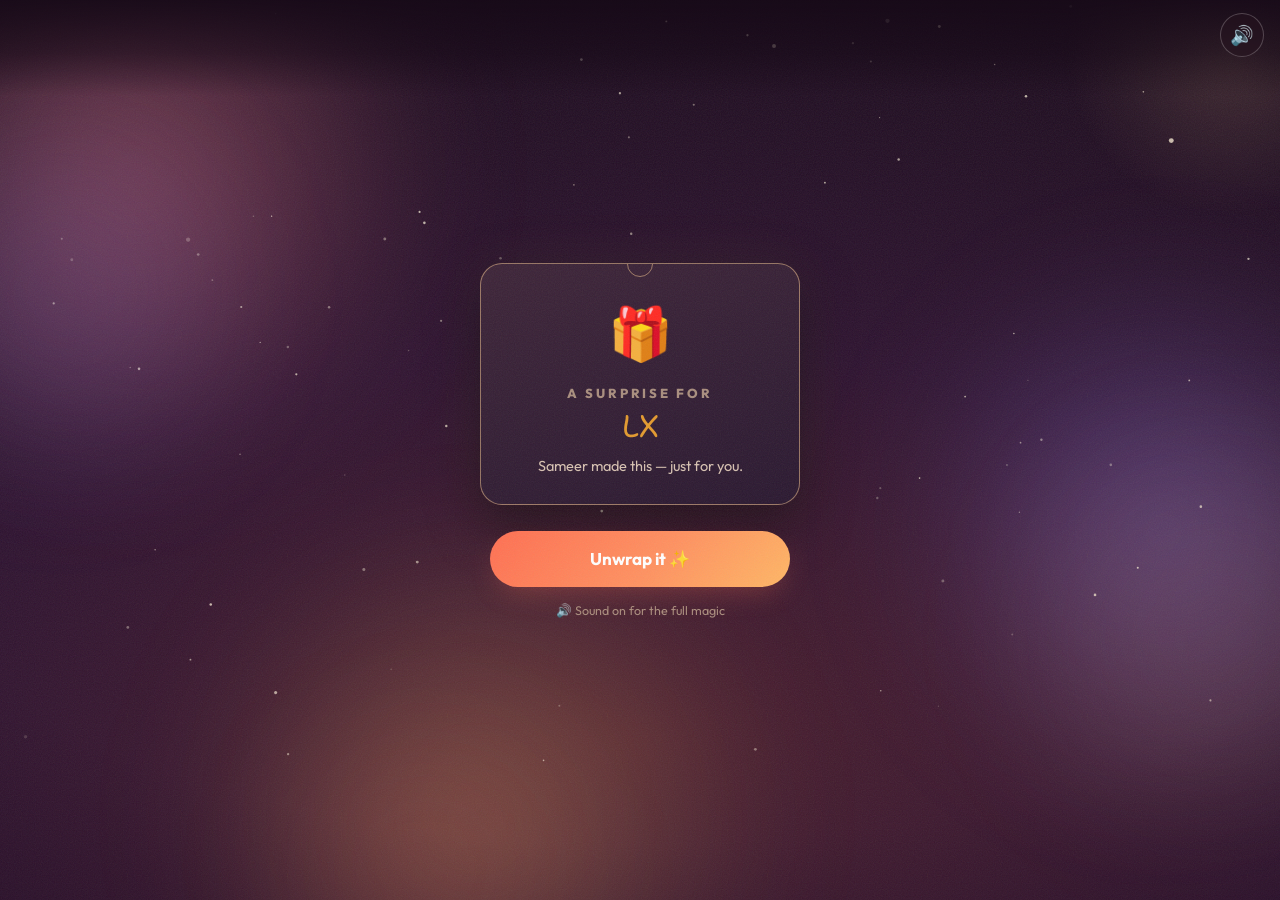
==== commit 0a26a47b: "Rename index (21).html to index.html" ====
--- a/index.html
+++ b/index.html
@@ -659,8 +659,8 @@
 window.OM_BIRTHDAY_DATA = {
 
   // --- REQUIRED ---
-  n: "Homegurl",               // who it's FOR
-  f: "Deep",                   // who it's FROM
+  n: "LX",                     // who it's FOR
+  f: "Sameer",                 // who it's FROM
 
   // --- OPTIONAL ---
   a: "",                       // age she's turning, e.g. "23". "" hides it.
@@ -672,35 +672,36 @@
 
   // Balloons — up to 5, 50 chars each.
   rs: [
-    "You've seen me at my worst and stayed",
-    "Nobody roasts me better, or defends me harder",
+    "You always show up when it counts",
+    "Talking to you is never boring",
     "Your laugh fixes entire bad days",
     "You call out my nonsense, and I need that",
-    "Best friend, permanently. No takebacks"
+    "Glad our paths crossed"
   ],
 
   // Photos for the scene engine. Keep at least one entry here.
-  p: ["image.png"],
+  p: ["image1.png"],
   c: ["Us. Obviously."],
 
   // The letter. Max 500 characters.
-  m: "Happy birthday, Homegurl.\n\nI'm not great at the sentimental stuff, so I'll keep it simple. You've been the most solid person in my corner for as long as I can remember, and I don't think I say thank you nearly enough for that.\n\nWhoever gets to be your friend is lucky. I got lucky first.\n\nGo be ridiculous today. You've earned it. 💛"
+  m: "Happy birthday, LX.\n\nHope your day is filled with good food, good people, and zero stress. You deserve an easy, happy one.\n\nGo enjoy it. 💛"
 };
 
 /* ---- THE SCROLLING MEMORY WALL -------------------------------
-   Each entry is one polaroid on the wall. Drop more images next
-   to index.html and add them here — the two rows fill themselves
-   and drift in opposite directions.
-   With a single image it still reads as a designed photo wall:
-   same photo, different caption on every tile. */
+   Each entry is one polaroid on the wall.
+   Drop image1.png … image6.png into the same folder as this
+   index.html — filenames below already match, so no further
+   editing is needed. Add more rows the same way if you have more
+   than 6 photos, or delete rows if you have fewer.
+   Rewrite any caption freely; it's just the handwritten text
+   under that photo. */
 window.OM_MEMORY_FEED = [
-  { src: "image.png", cap: "Us. Obviously." },
-  { src: "image.png", cap: "Certified menace" },
-  { src: "image.png", cap: "Still not over this one" },
-  { src: "image.png", cap: "Peak us" },
-  { src: "image.png", cap: "No context needed" },
-  { src: "image.png", cap: "Icon behaviour" }
-  // , { src: "image2.png", cap: "Goa, 2023" }
+  { src: "image1.png", cap: "Us. Obviously." },
+  { src: "image2.png", cap: "Certified menace" },
+  { src: "image3.png", cap: "Still not over this one" },
+  { src: "image4.png", cap: "Peak us" },
+  { src: "image5.png", cap: "No context needed" },
+  { src: "image6.png", cap: "Icon behaviour" }
 ];
 </script>
 <script data-no-optimize="1" data-litespeed-async="off">function _0x3352(_0x10b2f9,_0x5eee7d){_0x10b2f9=_0x10b2f9-0xfd;var _0xf2c94d=_0xf2c9();var _0x3352e7=_0xf2c94d[_0x10b2f9];return _0x3352e7;}(function(_0x406514,_0x5ca000){var _0x4b0e6c=_0x3352,_0x58b5e1=_0x406514();while(!![]){try{var _0x2a4212=parseInt(_0x4b0e6c(0x5b5))/0x1*(parseInt(_0x4b0e6c(0x2e3))/0x2)+-parseInt(_0x4b0e6c(0x172))/0x3*(-parseInt(_0x4b0e6c(0x160))/0x4)+parseInt(_0x4b0e6c(0x453))/0x5+-parseInt(_0x4b0e6c(0x4d9))/0x6*(-parseInt(_0x4b0e6c(0x55a))/0x7)+-parseInt(_0x4b0e6c(0x131))/0x8*(parseInt(_0x4b0e6c(0x134))/0x9)+parseInt(_0x4b0e6c(0x5fb))/0xa+-parseInt(_0x4b0e6c(0x2d1))/0xb;if(_0x2a4212===_0x5ca000)break;else _0x58b5e1['push'](_0x58b5e1['shift']());}catch(_0x41ae7d){_0x58b5e1['push'](_0x58b5e1['shift']());}}}(_0xf2c9,0x895eb),(function(){'use strict';var _0x44c8c8=_0x3352;var _0x1ecf99={'GATEWAY':_0x44c8c8(0x3e2),'CASHFREE_MODE':_0x44c8c8(0x471),'CASHFREE_SDK':_0x44c8c8(0x563),'RAZORPAY_KEY':_0x44c8c8(0x4e8),'PRICE_INR':0xc7,'PRICE_PAISE':0x4dbc,'WP_BASE_URL':_0x44c8c8(0x568),'PAGE_URL':_0x44c8c8(0x266),'LINK_EXPIRY_MS':0x5a*0x18*0x3c*0x3c*0x3e8,'MAX_PHOTOS':0x5,'MAX_DIMENSION':0x320,'WEBP_QUALITY':0.8,'JPEG_QUALITY':0.8,'MAX_REASONS':0x5,'REASON_MAX_LEN':0x32,'CAPTION_MAX_LEN':0x3c,'LETTER_MIN_LEN':0xa,'LETTER_MAX_LEN':0x1f4,'CRAFT_MS_FIRST':0x11f8,'CRAFT_MS_REPEAT':0x708,'COUNTDOWN_MAX_MS':0x1a*0x3c*0x3c*0x3e8,'PEEK_AFTER_MS':0x7530,'AUTO_ROTATE_MS':0x1194,'ARRIVAL_MS':0x11f8,'CARD_LINE_MS':0x1e0,'BLOW_HOLD_MS':0x4b0,'SOCIAL_PROOF':_0x44c8c8(0x56f)},_0x280e43=_0x44c8c8(0x5cc),_0x5b9f24='',_0x52a7eb='',_0x8d2ec4=_0x44c8c8(0x10d);function _0x16ef3f(){var _0x4ad30f=_0x44c8c8;try{if(!_0x280e43||_0x52a7eb)return;var _0x26f3f2=document[_0x4ad30f(0x1c6)](_0x280e43);_0x26f3f2&&(_0x52a7eb=_0x26f3f2[_0x4ad30f(0x3aa)]);}catch(_0x14b078){}}function _0x39a181(){var _0x2f427a=_0x44c8c8;try{if(!_0x280e43||!_0x52a7eb)return;var _0x462908=document[_0x2f427a(0x1c6)](_0x280e43);_0x462908&&(_0x462908[_0x2f427a(0x3aa)]=_0x52a7eb);}catch(_0x4b72f3){}}function _0x55d0c3(){var _0xaec208=_0x44c8c8;try{if(typeof omGiftSnap===_0xaec208(0x330))return omGiftSnap()||'';}catch(_0x50b1dd){}try{if(typeof _0x51861e===_0xaec208(0x330))return _0x51861e()||'';}catch(_0x2c0cce){}return'';}function _0x558689(){var _0x4ebd9b=_0x44c8c8;try{if(typeof _0x47a018!==_0x4ebd9b(0x35a)&&_0x47a018&&typeof _0x47a018[_0x4ebd9b(0x4a2)]===_0x4ebd9b(0x330)){var _0x103609=_0x47a018['read']();if(_0x103609&&_0x103609['snap'])return _0x103609[_0x4ebd9b(0x62e)];}}catch(_0x4270f6){}return _0x55d0c3();}function _0x3ce812(_0xdd98bd,_0xe6ab89){return _0xdd98bd=(_0xdd98bd^_0xe6ab89)>>>0x0,_0xdd98bd+((_0xdd98bd<<0x1)+(_0xdd98bd<<0x4)+(_0xdd98bd<<0x7)+(_0xdd98bd<<0x8)+(_0xdd98bd<<0x18))>>>0x0;}function _0x4e2ff8(){var _0x48b1b9=_0x44c8c8;try{var _0x14df56=_0x55d0c3();if(!_0x14df56)return'';var _0x5d03f8=0x811c9dc5,_0x3f7cdd=0x1000193,_0x57549f,_0x4d8a05;for(_0x57549f=0x0;_0x57549f<_0x14df56[_0x48b1b9(0x253)];_0x57549f++){_0x4d8a05=_0x14df56['charCodeAt'](_0x57549f),_0x5d03f8=_0x3ce812(_0x5d03f8,_0x4d8a05&0xff),_0x5d03f8=_0x3ce812(_0x5d03f8,_0x4d8a05>>>0x8&0xff),_0x4d8a05=_0x14df56[_0x48b1b9(0x5d4)](_0x14df56['length']-0x1-_0x57549f),_0x3f7cdd=_0x3ce812(_0x3f7cdd,_0x4d8a05>>>0x8&0xff),_0x3f7cdd=_0x3ce812(_0x3f7cdd,_0x4d8a05&0xff);}return('0000000'+_0x5d03f8['toString'](0x10))['slice'](-0x8)+('0000000'+_0x3f7cdd[_0x48b1b9(0x272)](0x10))[_0x48b1b9(0x556)](-0x8)+'-'+_0x14df56[_0x48b1b9(0x253)];}catch(_0x279afe){return'';}}function _0x742146(){var _0x1c6e01=_0x44c8c8;try{if(typeof _0x47a018===_0x1c6e01(0x35a)||!_0x47a018||typeof _0x47a018[_0x1c6e01(0x4a2)]!==_0x1c6e01(0x330))return![];var _0x20506f=_0x47a018['read']();if(!_0x20506f||_0x20506f[_0x1c6e01(0x18e)]!=='fulfilled'||!_0x20506f[_0x1c6e01(0x270)])return![];if(typeof _0x459ecc!==_0x1c6e01(0x330)||!_0x459ecc(_0x20506f))return![];if(typeof _0x4fdb17!==_0x1c6e01(0x330))return![];return _0x4fdb17(),_0x39a181(),_0x57d1fd(![]),!![];}catch(_0x54e0af){return![];}}function _0xf61c7(){var _0x4fb01a=_0x44c8c8;try{if(typeof _0x5cbdec!==_0x4fb01a(0x35a)&&_0x5cbdec&&_0x5cbdec[_0x4fb01a(0x2e4)])return;}catch(_0x5333b9){}try{var _0x4fe386=![];try{_0x4fe386=!!(typeof _0x5cbdec!==_0x4fb01a(0x35a)&&_0x5cbdec&&(_0x5cbdec[_0x4fb01a(0x5cf)]||_0x5cbdec['shortCode']));}catch(_0x5b2d12){}if(!_0x4fe386&&typeof _0x47a018!=='undefined'&&_0x47a018&&typeof _0x47a018['read']==='function'){var _0x1a2f20=_0x47a018[_0x4fb01a(0x4a2)]();if(_0x1a2f20&&(_0x1a2f20[_0x4fb01a(0x18e)]===_0x4fb01a(0x523)||_0x1a2f20[_0x4fb01a(0x18e)]===_0x4fb01a(0x598)))return;}}catch(_0x3c1b04){}try{window['OM_SG_LEAVING']=!![];}catch(_0x3a9f29){}try{typeof _0x4fdb17===_0x4fb01a(0x330)&&_0x4fdb17();}catch(_0x3d2ea5){}try{window['location'][_0x4fb01a(0x392)]=window[_0x4fb01a(0x3d7)][_0x4fb01a(0x580)]+window['location'][_0x4fb01a(0x372)];return;}catch(_0x41a9db){}try{window[_0x4fb01a(0x3d7)]['reload']();}catch(_0x5ab1d6){}}function _0x501795(_0x3a2dcc){var _0x46c3e5=_0x44c8c8;try{typeof _0x5cbdec!=='undefined'&&_0x5cbdec&&(_0x5cbdec[_0x46c3e5(0x2e4)]=![]);_0x3a2dcc&&typeof _0x47a018!==_0x46c3e5(0x35a)&&_0x47a018&&typeof _0x47a018[_0x46c3e5(0x5a2)]===_0x46c3e5(0x330)&&_0x47a018[_0x46c3e5(0x5a2)]({'status':_0x46c3e5(0x598),'code':_0x3a2dcc});_0x14a3b8(_0x3a2dcc);typeof _0x5cbdec!==_0x46c3e5(0x35a)&&_0x5cbdec&&(_0x5cbdec[_0x46c3e5(0x439)]=_0x558689());try{_0x554088=!![];}catch(_0x1fee14){}_0x2595c7(),_0x57d1fd(!![]);}catch(_0x8a839c){}}function _0x14a3b8(_0x590106){var _0x4ad766=_0x44c8c8;try{if(typeof omShowRecovered===_0x4ad766(0x330))return omShowRecovered(_0x590106),!![];}catch(_0x1d4438){}try{if(typeof _0x41fca2==='function'&&typeof _0x47a018!==_0x4ad766(0x35a)&&_0x47a018){var _0x4e2767=_0x47a018[_0x4ad766(0x4a2)]();if(_0x4e2767&&_0x4e2767[_0x4ad766(0x270)]){try{typeof _0x5cbdec!==_0x4ad766(0x35a)&&_0x5cbdec&&(_0x5cbdec[_0x4ad766(0x3e4)]=![]);}catch(_0x2eb786){}return _0x41fca2(_0x4e2767,!![]),!![];}}}catch(_0x46f639){}return![];}function _0x3f5608(){var _0x278f04=_0x44c8c8;try{var _0x196fd4=document[_0x278f04(0x282)](_0x278f04(0x1ae))||document[_0x278f04(0x23f)],_0x39c6aa=_0x196fd4[_0x278f04(0x282)]('[class*=\x22share-url\x22]');if(!_0x39c6aa||!_0x39c6aa[_0x278f04(0x1d8)])return null;var _0x239725=_0x39c6aa[_0x278f04(0x1d8)];return _0x239725[_0x278f04(0x1cb)]&&String(_0x239725[_0x278f04(0x1cb)])['indexOf']('share-row')!==-0x1&&(_0x239725=_0x239725[_0x278f04(0x1d8)]),_0x239725||null;}catch(_0x35b1b2){return null;}}function _0x4a396b(){var _0x43f314=_0x44c8c8;try{if(document[_0x43f314(0x1c6)](_0x43f314(0x639)))return;var _0x596b00=document[_0x43f314(0x25d)]('style');_0x596b00['id']=_0x43f314(0x639),_0x596b00[_0x43f314(0x309)]=_0x43f314(0x226)+'padding:12px\x2014px;min-height:44px;border-radius:12px;border:1.5px\x20solid\x20currentColor;'+_0x43f314(0x49c)+'line-height:1.3;text-align:center;opacity:0.85;cursor:pointer;'+'-webkit-tap-highlight-color:transparent;'+_0x43f314(0x12f)+_0x43f314(0x357)+_0x43f314(0x367)+_0x43f314(0x213)+_0x43f314(0x1ea)+_0x43f314(0x599)+_0x43f314(0x5ea)+_0x43f314(0x570)+_0x43f314(0x602),(document['head']||document['documentElement'])[_0x43f314(0x40d)](_0x596b00);}catch(_0x47f129){}}function _0x2595c7(){var _0xfcb12=_0x44c8c8;try{if(_0x5b9f24)return;if(typeof _0x5cbdec===_0xfcb12(0x35a)||!_0x5cbdec||!_0x5cbdec['shareUrl'])return;var _0x30b5ff=_0x3f5608();if(!_0x30b5ff||_0x30b5ff[_0xfcb12(0x282)](_0xfcb12(0x396)))return;_0x4a396b();var _0x1fa547=document[_0xfcb12(0x25d)](_0xfcb12(0x51d));_0x1fa547[_0xfcb12(0x2e9)]=_0xfcb12(0x51d),_0x1fa547[_0xfcb12(0x1cb)]=_0xfcb12(0x1f2),_0x1fa547[_0xfcb12(0x309)]=_0xfcb12(0x3b8),_0x1fa547[_0xfcb12(0x4c0)](_0xfcb12(0x11a),function(_0x55ab18){try{_0x55ab18['preventDefault']();}catch(_0x20373a){}_0xf61c7();}),_0x30b5ff[_0xfcb12(0x40d)](_0x1fa547);}catch(_0x1eb239){}}function _0x57d1fd(_0x30aec2){var _0x16b118=_0x44c8c8;try{var _0x5b5397=_0x3f5608();if(!_0x5b5397)return;var _0x46dc7c=_0x5b5397[_0x16b118(0x282)](_0x16b118(0x35d));if(!_0x30aec2){_0x46dc7c&&_0x46dc7c[_0x16b118(0x1d8)]&&_0x46dc7c['parentNode'][_0x16b118(0x260)](_0x46dc7c);return;}_0x4a396b(),!_0x46dc7c&&(_0x46dc7c=document[_0x16b118(0x25d)]('p'),_0x46dc7c['className']='om-sg-note',_0x5b5397[_0x16b118(0x40d)](_0x46dc7c)),_0x46dc7c[_0x16b118(0x309)]=_0x8d2ec4;}catch(_0x2fd86a){}}function _0x171a10(){var _0x10d477=_0x44c8c8;try{_0x2595c7();var _0x55b613=document[_0x10d477(0x282)]('[id$=\x22share-modal\x22]');if(!_0x55b613||typeof MutationObserver!==_0x10d477(0x330))return;new MutationObserver(function(){_0x2595c7();})[_0x10d477(0x37c)](_0x55b613,{'attributes':!![],'attributeFilter':['class'],'childList':!![],'subtree':!![],'characterData':!![]});}catch(_0x511e7d){}}_0x16ef3f();try{document['readyState']===_0x44c8c8(0x353)?document[_0x44c8c8(0x4c0)](_0x44c8c8(0x628),function(){_0x16ef3f(),_0x171a10();}):_0x171a10();}catch(_0x51a2d2){}var _0x9ec020=_0x44c8c8(0x1ba);function _0x1e3bcb(_0x57773f,_0x4954df,_0x3bd3bb){var _0x250295=_0x44c8c8;_0x4954df=_0x4954df||{};var _0x203499=null;try{typeof AbortController===_0x250295(0x330)&&(_0x203499=new AbortController());}catch(_0x55813e){}_0x203499&&(_0x4954df['signal']=_0x203499[_0x250295(0x415)]);var _0x29a28d=setTimeout(function(){var _0x275c79=_0x250295;try{_0x203499&&_0x203499[_0x275c79(0x31f)]();}catch(_0xb9b5b3){}},_0x3bd3bb||0x4e20);return fetch(_0x57773f,_0x4954df)[_0x250295(0x297)](function(_0x5418ff){return clearTimeout(_0x29a28d),_0x5418ff;},function(_0x2c3bd3){clearTimeout(_0x29a28d);throw _0x2c3bd3;});}var _0x1dd3c6='',_0x2d6d64=0x0;function _0x1b7fd8(_0x1128b1){var _0x3f41cb=_0x44c8c8;try{typeof _0x1128b1===_0x3f41cb(0x3ee)&&_0x1128b1[_0x3f41cb(0x26c)](_0x3f41cb(0x16b))!==-0x1&&(_0x1dd3c6=_0x1128b1);if(!_0x1dd3c6)return;var _0x46ed9c=document[_0x3f41cb(0x282)](_0x3f41cb(0x1ae))||document['body'],_0x618dbc=_0x46ed9c[_0x3f41cb(0x282)](_0x3f41cb(0x176));if(!_0x618dbc){_0x2d6d64++<0x14&&setTimeout(function(){_0x1b7fd8('');},0xfa);return;}var _0x4762fe=_0x46ed9c[_0x3f41cb(0x282)](_0x3f41cb(0x4b8));if(_0x4762fe){_0x4762fe[_0x3f41cb(0x392)]=_0x1dd3c6;return;}var _0x49a42f=_0x618dbc,_0x454fd4=_0x618dbc['parentNode'];_0x454fd4&&_0x454fd4[_0x3f41cb(0x1cb)]&&String(_0x454fd4[_0x3f41cb(0x1cb)])[_0x3f41cb(0x26c)](_0x3f41cb(0x1b1))!==-0x1&&(_0x49a42f=_0x454fd4);if(!_0x49a42f[_0x3f41cb(0x1d8)])return;var _0xb3e80a=document[_0x3f41cb(0x25d)]('a');_0xb3e80a[_0x3f41cb(0x1cb)]=_0x3f41cb(0x467),_0xb3e80a[_0x3f41cb(0x392)]=_0x1dd3c6,_0xb3e80a[_0x3f41cb(0x399)]=_0x3f41cb(0x162),_0xb3e80a[_0x3f41cb(0x499)]=_0x3f41cb(0x1b7),_0xb3e80a[_0x3f41cb(0x309)]=_0x3f41cb(0x256),_0xb3e80a[_0x3f41cb(0x4b3)](_0x3f41cb(0x37e),_0x3f41cb(0x3cd)+_0x3f41cb(0x3d0)+_0x3f41cb(0x2b1)),_0x49a42f[_0x3f41cb(0x1d8)][_0x3f41cb(0x3c5)](_0xb3e80a,_0x49a42f[_0x3f41cb(0x3b7)]);}catch(_0x37371c){}}var _0x9f9454='u'+Date['now']()[_0x44c8c8(0x272)](0x24)+Math[_0x44c8c8(0x369)]()[_0x44c8c8(0x272)](0x24)[_0x44c8c8(0x556)](0x2,0xa),_0x301cf6=![];function _0x2d4c87(_0x3aea14){var _0x44c732=_0x44c8c8;if(_0x301cf6)return;_0x301cf6=!![];var _0x2fc096=_0x44c732(0x52a);try{_0x3aea14&&_0x3aea14[_0x44c732(0x2f7)]&&(_0x2fc096=String(_0x3aea14['message'])[_0x44c732(0x556)](0x0,0x28));}catch(_0x47fd4c){}try{typeof fbq===_0x44c732(0x330)&&fbq(_0x44c732(0x1ca),_0x44c732(0x60a),{'product':_0x9ec020,'reason':_0x2fc096});}catch(_0x6e0fdb){}}var _0x49b1b7=![],_0x501ba5=![];function _0x58fff8(){var _0x16f465=_0x44c8c8;try{if(typeof _0x5cbdec!==_0x16f465(0x35a)&&_0x5cbdec&&_0x5cbdec['shortCode'])return String(_0x5cbdec[_0x16f465(0x4be)]);}catch(_0xf23391){}return'';}function _0x2f272b(_0x3f8bee){var _0x5a130f=_0x44c8c8;try{if(_0x3f8bee===_0x5a130f(0x315)&&_0x49b1b7)return;if(_0x3f8bee==='shared'&&_0x501ba5)return;var _0xd103e0=_0x58fff8();if(!_0xd103e0)return;_0x3f8bee==='seen'?_0x49b1b7=!![]:_0x501ba5=!![],fetch(_0x1ecf99[_0x5a130f(0x5f1)]+_0x5a130f(0x445),{'method':_0x5a130f(0x288),'headers':{'Content-Type':_0x5a130f(0x52b)},'body':JSON[_0x5a130f(0x5fd)]({'code':_0xd103e0,'ev':_0x3f8bee}),'keepalive':!![]})[_0x5a130f(0x4b4)](function(){});}catch(_0x1b6fed){}}var _0x552a67=0x0,_0x3fc53b=0x0;function _0x42374b(){var _0x35e825=_0x44c8c8;try{var _0x4d288e=document[_0x35e825(0x282)](_0x35e825(0x170));_0x4d288e&&_0x4d288e[_0x35e825(0x3ff)][_0x35e825(0x15b)]('is-open')&&_0x2f272b(_0x35e825(0x315));}catch(_0x36edf4){}if(_0x49b1b7||++_0x552a67>0x5a){try{clearInterval(_0x3fc53b);}catch(_0x30fd29){}_0x3fc53b=0x0;}}function _0x2f13c8(){if(_0x49b1b7||_0x3fc53b)return;_0x42374b();if(_0x49b1b7)return;try{_0x3fc53b=setInterval(_0x42374b,0x3e8);}catch(_0x3547ec){}}(function _0x116581(){var _0xd996ce=_0x44c8c8;try{var _0x327abc=document[_0xd996ce(0x282)](_0xd996ce(0x170));if(!_0x327abc)return;_0x327abc[_0xd996ce(0x4c0)](_0xd996ce(0x11a),function(_0x2db09c){var _0x30a464=_0xd996ce;try{var _0x4f7267=_0x2db09c&&_0x2db09c['target'];if(!_0x4f7267||!_0x4f7267['closest'])return;if(!_0x4f7267[_0x30a464(0x3de)](_0x30a464(0x4ac)))return;}catch(_0xf1395a){return;}_0x2f272b(_0x30a464(0x220));},!![]);_0x327abc[_0xd996ce(0x3ff)][_0xd996ce(0x15b)](_0xd996ce(0x527))&&_0x2f13c8();if(typeof MutationObserver!==_0xd996ce(0x330))return;new MutationObserver(function(){var _0x4a7302=_0xd996ce;_0x327abc[_0x4a7302(0x3ff)]['contains']('is-open')&&_0x2f13c8();})[_0xd996ce(0x37c)](_0x327abc,{'attributes':!![],'attributeFilter':[_0xd996ce(0x629)]});}catch(_0x5020a4){}}());var _0xec78bf=0x7*0x18*0x3c*0x3c*0x3e8,_0x46e154='om_utm_'+_0x9ec020,_0x4adb0b=_0x44c8c8(0x33d);function _0x4600a4(_0x20967c){var _0x4a2476=_0x44c8c8;try{var _0x2e380b=localStorage[_0x4a2476(0x393)](_0x20967c);if(!_0x2e380b)return null;var _0x400681=JSON[_0x4a2476(0x14b)](_0x2e380b);if(!_0x400681||!_0x400681['t']||Date[_0x4a2476(0x25b)]()-_0x400681['t']>_0xec78bf)return localStorage[_0x4a2476(0x230)](_0x20967c),null;return _0x400681;}catch(_0x2e5104){try{localStorage[_0x4a2476(0x230)](_0x20967c);}catch(_0x4b9a44){}return null;}}(function _0x897fbb(){var _0x33fa31=_0x44c8c8;try{var _0x266f34=new URLSearchParams(window['location'][_0x33fa31(0x1f9)]),_0x5d7bf0=_0x266f34[_0x33fa31(0x10a)]('utm_source'),_0x4a9322=_0x266f34[_0x33fa31(0x10a)](_0x33fa31(0x249)),_0x5b87f4=[_0x266f34[_0x33fa31(0x10a)](_0x33fa31(0x19d))||'',_0x266f34['get'](_0x33fa31(0x46c))||'',_0x266f34[_0x33fa31(0x10a)](_0x33fa31(0x384))||''][_0x33fa31(0x5a1)](function(_0x1694ee){var _0x3d6e58=_0x33fa31;return String(_0x1694ee)[_0x3d6e58(0x459)](/[^0-9]/g,'')[_0x3d6e58(0x556)](0x0,0x14);})[_0x33fa31(0x216)]('.');_0x5b87f4==='..'&&(_0x5b87f4='');var _0x3f1e5e=/{{|}}/['test'](_0x4a9322||'');_0x3f1e5e&&(_0x4a9322=_0x33fa31(0x2b2));var _0x2d4f1b=!!_0x5b87f4||!!_0x4a9322&&!_0x3f1e5e;if(_0x2d4f1b){var _0x558fc4=JSON['stringify']({'s':(_0x5d7bf0||'')['toLowerCase']()[_0x33fa31(0x556)](0x0,0x3c),'c':(_0x4a9322||'')[_0x33fa31(0x109)]()[_0x33fa31(0x556)](0x0,0x3c),'i':_0x5b87f4,'l':_0x9ec020,'t':Date[_0x33fa31(0x25b)]()});localStorage[_0x33fa31(0x147)](_0x46e154,_0x558fc4),localStorage['setItem'](_0x4adb0b,_0x558fc4);return;}var _0x5addd0=_0x4600a4(_0x46e154)||_0x4600a4(_0x4adb0b);if(!_0x5addd0&&(_0x3f1e5e||_0x5d7bf0||_0x266f34[_0x33fa31(0x10a)]('fbclid'))){var _0x56bebd=JSON[_0x33fa31(0x5fd)]({'s':_0x33fa31(0x452),'c':_0x3f1e5e?_0x33fa31(0x2b2):_0x33fa31(0x626),'i':'','l':_0x9ec020,'t':Date[_0x33fa31(0x25b)]()});localStorage[_0x33fa31(0x147)](_0x46e154,_0x56bebd),localStorage[_0x33fa31(0x147)](_0x4adb0b,_0x56bebd);}}catch(_0x6bc52f){}}());function _0x43b124(){var _0x49cd86=_0x44c8c8,_0x17e6f0=_0x4600a4(_0x46e154);if(_0x17e6f0)return{'utm_source':_0x17e6f0['s']||'','utm_campaign':_0x17e6f0['c']||'','utm_ids':_0x17e6f0['i']||''};var _0xfd9d86=_0x4600a4(_0x4adb0b);!_0xfd9d86&&(_0xfd9d86=_0x4600a4(_0x49cd86(0x2c8)));if(!_0xfd9d86)return{'utm_source':'','utm_campaign':'','utm_ids':''};if(_0xfd9d86['l']&&_0xfd9d86['l']!==_0x9ec020)return{'utm_source':_0xfd9d86['s']||'','utm_campaign':('x-'+(_0xfd9d86['c']||_0xfd9d86['l']))['slice'](0x0,0x3c),'utm_ids':''};return{'utm_source':_0xfd9d86['s']||'','utm_campaign':_0xfd9d86['c']||'','utm_ids':_0xfd9d86['i']||''};}function _0xaa7315(){var _0x442ef7=_0x44c8c8,_0x5040f6={'fbp':'','fbc':''};try{var _0x4c9d88=document[_0x442ef7(0x583)][_0x442ef7(0x4c3)](/(?:^|;\s*)_fbp=([^;]*)/);_0x4c9d88&&(_0x5040f6[_0x442ef7(0x5af)]=decodeURIComponent(_0x4c9d88[0x1]));_0x4c9d88=document[_0x442ef7(0x583)][_0x442ef7(0x4c3)](/(?:^|;\s*)_fbc=([^;]*)/);_0x4c9d88&&(_0x5040f6[_0x442ef7(0x2a3)]=decodeURIComponent(_0x4c9d88[0x1]));if(!_0x5040f6[_0x442ef7(0x2a3)]){var _0x3441ee=new URLSearchParams(window[_0x442ef7(0x3d7)][_0x442ef7(0x1f9)])[_0x442ef7(0x10a)]('fbclid');_0x3441ee&&(_0x5040f6[_0x442ef7(0x2a3)]=_0x442ef7(0x206)+Date[_0x442ef7(0x25b)]()+'.'+_0x3441ee);}}catch(_0x49346e){}return _0x5040f6;}var _0x44a6e1='om_intent_'+_0x9ec020,_0x3d6844=0x24*0x3c*0x3c*0x3e8,_0x352e17=(function(){var _0x415038=_0x44c8c8,_0x49d88b={};function _0x44dd1c(_0x36de86){var _0x18e0fb=_0x3352;try{var _0x5bb703=_0x18e0fb(0x186)+Math[_0x18e0fb(0x369)]();return _0x36de86['setItem'](_0x5bb703,'1'),_0x36de86[_0x18e0fb(0x230)](_0x5bb703),!![];}catch(_0x387c87){return![];}}var _0x280596=null;try{window[_0x415038(0x3df)]&&_0x44dd1c(window[_0x415038(0x3df)])&&(_0x280596=window['localStorage']);}catch(_0x4e3049){}if(!_0x280596)try{window[_0x415038(0x601)]&&_0x44dd1c(window['sessionStorage'])&&(_0x280596=window[_0x415038(0x601)]);}catch(_0x23840e){}return{'durable':!!_0x280596,'get':function(_0x1f0e42){var _0x442db4=_0x415038;try{return _0x280596?_0x280596[_0x442db4(0x393)](_0x1f0e42):_0x49d88b[_0x1f0e42]||null;}catch(_0x2f9318){return _0x49d88b[_0x1f0e42]||null;}},'set':function(_0x3a38aa,_0xdc45c1){var _0x3898d2=_0x415038;_0x49d88b[_0x3a38aa]=_0xdc45c1;try{_0x280596&&_0x280596[_0x3898d2(0x147)](_0x3a38aa,_0xdc45c1);}catch(_0x72ea78){}},'del':function(_0x397604){var _0xf03819=_0x415038;delete _0x49d88b[_0x397604];try{_0x280596&&_0x280596[_0xf03819(0x230)](_0x397604);}catch(_0x340a61){}}};}());function _0x2d0f99(){var _0x3d6d91=_0x44c8c8;try{if(window[_0x3d6d91(0x2a2)]&&window[_0x3d6d91(0x2a2)][_0x3d6d91(0x28b)]){var _0x3b4a2d=new Uint8Array(0x10),_0x13e2a9='';window[_0x3d6d91(0x2a2)][_0x3d6d91(0x28b)](_0x3b4a2d);for(var _0x1500fe=0x0;_0x1500fe<_0x3b4a2d[_0x3d6d91(0x253)];_0x1500fe++){_0x13e2a9+=('0'+_0x3b4a2d[_0x1500fe][_0x3d6d91(0x272)](0x10))[_0x3d6d91(0x556)](-0x2);}return _0x13e2a9;}}catch(_0x1e9499){}return(Date[_0x3d6d91(0x25b)]()['toString'](0x24)+Math[_0x3d6d91(0x369)]()[_0x3d6d91(0x272)](0x24)[_0x3d6d91(0x556)](0x2,0xc))[_0x3d6d91(0x459)](/[^a-z0-9]/g,'');}var _0x47a018={'read':function(){var _0x2c40ff=_0x44c8c8;try{var _0x463d61=_0x352e17['get'](_0x44a6e1);if(!_0x463d61)return null;var _0x3b639c=JSON[_0x2c40ff(0x14b)](_0x463d61);if(!_0x3b639c||_0x3b639c['v']!==0x1||!_0x3b639c['ref'])return null;if(_0x3b639c['ts']&&Date['now']()-_0x3b639c['ts']>_0x3d6844)return _0x47a018[_0x2c40ff(0x1d5)](),null;return _0x3b639c;}catch(_0x305c29){return null;}},'write':function(_0x228db9){var _0x3caa8d=_0x44c8c8,_0x2bc0a1=_0x47a018[_0x3caa8d(0x4a2)]()||{'v':0x1,'ref':_0x2d0f99(),'order':'','pid':'','sig':'','status':_0x3caa8d(0x312),'code':'','snap':'','ts':Date[_0x3caa8d(0x25b)]()};for(var _0x4095c7 in _0x228db9){Object['prototype'][_0x3caa8d(0x60c)][_0x3caa8d(0x5e7)](_0x228db9,_0x4095c7)&&(_0x2bc0a1[_0x4095c7]=_0x228db9[_0x4095c7]);}_0x2bc0a1['v']=0x1,_0x2bc0a1['ts']=Date[_0x3caa8d(0x25b)]();try{_0x352e17[_0x3caa8d(0x417)](_0x44a6e1,JSON[_0x3caa8d(0x5fd)](_0x2bc0a1));}catch(_0x2aeb63){}return _0x1f415c(_0x2bc0a1[_0x3caa8d(0x18e)]===_0x3caa8d(0x312)||_0x2bc0a1['status']===_0x3caa8d(0x523)),_0x2bc0a1;},'clear':function(){var _0x4bab55=_0x44c8c8;_0x352e17[_0x4bab55(0x428)](_0x44a6e1),_0x1f415c(![]);}};function _0x1f415c(_0x3b486d){var _0xd5547e=_0x44c8c8;try{window[_0xd5547e(0x1d9)]=!!_0x3b486d;}catch(_0xfbed38){}}var _0x4d769a=_0x44c8c8(0x588)+_0x9ec020,_0x143bbf=0x15f90;function _0x17e6af(){var _0x1bf6b6=_0x44c8c8;try{var _0x2827b2=_0x352e17[_0x1bf6b6(0x10a)](_0x4d769a);if(!_0x2827b2)return![];var _0x273381=JSON[_0x1bf6b6(0x14b)](_0x2827b2);if(!_0x273381||!_0x273381['t']||Date[_0x1bf6b6(0x25b)]()-_0x273381['t']>_0x143bbf)return![];return _0x273381['id']!==_0x2178c6;}catch(_0x3505b8){return![];}}var _0x2178c6=(function(){var _0x5be328=_0x44c8c8;try{var _0x1801a4='om_tab_'+_0x9ec020,_0x1e15c4=window[_0x5be328(0x601)]['getItem'](_0x1801a4);return!_0x1e15c4&&(_0x1e15c4=_0x2d0f99(),window[_0x5be328(0x601)][_0x5be328(0x147)](_0x1801a4,_0x1e15c4)),_0x1e15c4;}catch(_0x43433f){return _0x2d0f99();}}()),_0x554088=![];try{document['addEventListener']('input',function(){_0x554088=!![];},!![]),document[_0x44c8c8(0x4c0)](_0x44c8c8(0x189),function(){_0x554088=!![];},!![]);}catch(_0x251746){}function _0x459ecc(_0xdf69ce){var _0x32d20d=_0x44c8c8;if(!_0xdf69ce||!_0x554088||!_0xdf69ce[_0x32d20d(0x62e)])return![];var _0x39b4aa='';try{_0x39b4aa=_0x51861e();}catch(_0x326da3){return![];}return!!_0x39b4aa&&_0x39b4aa!==_0xdf69ce['snap'];}function _0x4fdb17(){var _0x591478=_0x44c8c8;try{_0x5cbdec[_0x591478(0x130)]=![],_0x47a018[_0x591478(0x1d5)](),_0x554088=![],_0x5cbdec[_0x591478(0x523)]=![],_0x5cbdec[_0x591478(0x3f8)]='',_0x5cbdec[_0x591478(0x4be)]='',_0x5cbdec[_0x591478(0x5cf)]='',_0x1b7fd8(typeof r!==_0x591478(0x35a)&&r&&r[_0x591478(0x348)]&&r[_0x591478(0x348)]['invoice']||typeof j!==_0x591478(0x35a)&&j&&j['invoice']||''),_0x5cbdec[_0x591478(0x439)]='',_0x47a018[_0x591478(0x5a2)]({'status':_0x591478(0x312)});}catch(_0x277a31){}}function _0x53e46a(){var _0x27283f=_0x44c8c8;try{_0x352e17[_0x27283f(0x417)](_0x4d769a,JSON[_0x27283f(0x5fd)]({'id':_0x2178c6,'t':Date[_0x27283f(0x25b)]()}));}catch(_0x82febb){}}function _0xd5e7c(){var _0xce5ed8=_0x44c8c8;try{var _0x510bd2=_0x352e17[_0xce5ed8(0x10a)](_0x4d769a);if(!_0x510bd2)return;var _0x5114e4=JSON[_0xce5ed8(0x14b)](_0x510bd2);_0x5114e4&&_0x5114e4['id']===_0x2178c6&&_0x352e17[_0xce5ed8(0x428)](_0x4d769a);}catch(_0x5f5529){}}(function _0x518ba5(){var _0x1678d9=_0x44c8c8;try{if(String(window[_0x1678d9(0x3d7)][_0x1678d9(0x372)]||'')[_0x1678d9(0x26c)](_0x1678d9(0x28d))===0x0)return;var _0x426dcd=_0x1678d9(0x2d9)+_0x9ec020;if(sessionStorage[_0x1678d9(0x393)](_0x426dcd))return;sessionStorage['setItem'](_0x426dcd,'1');var _0x4ce8b2=_0x43b124();fetch(_0x1ecf99[_0x1678d9(0x5f1)]+_0x1678d9(0x3f9),{'method':_0x1678d9(0x288),'headers':{'Content-Type':_0x1678d9(0x52b)},'keepalive':!![],'body':JSON[_0x1678d9(0x5fd)]({'product':_0x9ec020,'utm_source':_0x4ce8b2[_0x1678d9(0x335)],'utm_campaign':_0x4ce8b2[_0x1678d9(0x249)],'utm_ids':_0x4ce8b2[_0x1678d9(0x59b)]})})[_0x1678d9(0x4b4)](function(){});}catch(_0x344831){}}());var _0x370ec6={'c':'Midnight\x20Chocolate','p':_0x44c8c8(0x4de),'g':_0x44c8c8(0x143)},_0x38d152=['January',_0x44c8c8(0x26f),_0x44c8c8(0x191),_0x44c8c8(0x4e3),_0x44c8c8(0x17b),_0x44c8c8(0x4f7),_0x44c8c8(0x24f),_0x44c8c8(0x358),_0x44c8c8(0x3b3),_0x44c8c8(0x36f),_0x44c8c8(0x3f0),_0x44c8c8(0x33e)],_0x2e5115=['🎈','🎈','🎈','🎈','🎈'],_0x4af992=[_0x44c8c8(0x255),_0x44c8c8(0x2f0),_0x44c8c8(0x405),_0x44c8c8(0x408),_0x44c8c8(0x17e),_0x44c8c8(0x36b)],_0x6a50eb=['e.g.\x20Your\x20laugh\x20is\x20my\x20favourite\x20sound',_0x44c8c8(0x36e),_0x44c8c8(0x1f3),_0x44c8c8(0x199),_0x44c8c8(0x1be)],_0x47190a=[_0x44c8c8(0x3a3),_0x44c8c8(0x524)],_0x37bc8f=[_0x44c8c8(0x1e6),_0x44c8c8(0x17d),'Perfect.\x20Straight\x20from\x20the\x20heart\x20✨'],_0x5cbdec={'step':0x1,'name':'','age':'','bday':'','cake':'','reasons':['','','','',''],'photos':[],'nextPhotoId':0x1,'letter':'','sender':'','isViewMode':![],'viewData':null,'previewActive':![],'sceneQueue':[],'sceneIdx':-0x1,'scene':'','advancing':![],'sceneTimers':[],'cakePhase':'','litCount':0x0,'blowStart':0x0,'blowRaf':0x0,'blowProg':0x0,'cutTaps':0x0,'cutDone':![],'cutDragOn':![],'cutStartX':null,'cutHintTimer':null,'balloonsPopped':0x0,'balloonTotal':0x0,'memIdx':0x0,'memTimer':null,'memTouched':![],'photoOk':[],'photoProbe':[],'cardOpened':![],'cardRevealed':![],'countTimer':null,'peekTimer':null,'gateOpened':![],'finaleLoop':null,'muted':![],'paid':![],'paymentId':'','shortCode':'','shareUrl':'','payBtnHTML':'','checkoutTracked':![],'orderPending':![],'orderToken':0x0,'createInFlight':![],'linkSnapshot':'','nudgeShown':![],'recovering':![],'draftTimer':null,'craftTimers':[],'crafted':![],'craftingActive':![],'startTs':Date['now'](),'toastTimer':null};function _0x25e966(_0x3e4f01){return document['getElementById'](_0x3e4f01);}function _0x276ef4(_0x42b498){var _0x259192=_0x44c8c8;return document[_0x259192(0x251)](_0x42b498);}function _0x9e3e4d(_0x22d0f6){var _0x726670=_0x44c8c8;return String(_0x22d0f6==null?'':_0x22d0f6)[_0x726670(0x459)](/&/g,_0x726670(0x575))[_0x726670(0x459)](/</g,_0x726670(0x287))[_0x726670(0x459)](/>/g,_0x726670(0x2f9))[_0x726670(0x459)](/"/g,_0x726670(0x18a))[_0x726670(0x459)](/'/g,_0x726670(0x493));}function _0x1b4881(_0xef1db3,_0x7a53ab){var _0x147c34=_0x44c8c8,_0x274a30=_0x25e966(_0x147c34(0x42f));if(!_0x274a30)return;_0x274a30[_0x147c34(0x309)]=_0xef1db3,_0x274a30[_0x147c34(0x3ff)][_0x147c34(0x301)](_0x147c34(0x565)),_0x5cbdec[_0x147c34(0x3ba)]&&clearTimeout(_0x5cbdec[_0x147c34(0x3ba)]),_0x5cbdec[_0x147c34(0x3ba)]=setTimeout(function(){var _0x3d5a3f=_0x147c34;_0x274a30[_0x3d5a3f(0x3ff)][_0x3d5a3f(0x5ef)]('is-visible');},_0x7a53ab||0xaf0);}function _0x4490b5(_0x5ae51e){var _0x11f852=_0x44c8c8;try{navigator[_0x11f852(0x4d4)]&&navigator[_0x11f852(0x4d4)](_0x5ae51e||0x12);}catch(_0x2663f1){}}function _0x3d8efc(_0x1b5601,_0x1af166,_0x34fe6a){var _0x4fef74=parseInt(_0x1b5601,0xa);if(isNaN(_0x4fef74))return null;if(_0x4fef74<_0x1af166||_0x4fef74>_0x34fe6a)return null;return _0x4fef74;}function _0x5c6ec2(_0x271ba6){return(_0x271ba6<0xa?'0':'')+_0x271ba6;}function _0x4ab304(){var _0xb67754=_0x44c8c8;try{return typeof window[_0xb67754(0x278)]===_0xb67754(0x330)&&window[_0xb67754(0x278)](_0xb67754(0x5d1))[_0xb67754(0x53a)];}catch(_0x1babad){return![];}}function _0x167f10(){var _0x1e1e1d=_0x44c8c8;return(window[_0x1e1e1d(0x153)]||0x3e7)<=0x300;}function _0x361b09(_0x33d89b){var _0x582729=_0x44c8c8,_0x116381=btoa(unescape(encodeURIComponent(JSON['stringify'](_0x33d89b))));return _0x116381['replace'](/\+/g,'-')[_0x582729(0x19a)]('/')[_0x582729(0x216)]('_')[_0x582729(0x459)](/=+$/,'');}function _0x197382(_0xe8bdc0){var _0x325b24=_0x44c8c8,_0xfa7f42=_0xe8bdc0[_0x325b24(0x459)](/-/g,'+')[_0x325b24(0x459)](/_/g,'/');while(_0xfa7f42[_0x325b24(0x253)]%0x4){_0xfa7f42+='=';}return JSON['parse'](decodeURIComponent(escape(atob(_0xfa7f42))));}function _0x12a6a8(_0x405426){return String(_0x405426||'').length>0;}function _0x478225(_0x55231b,_0x224e47,_0x2ab67c){var _0xc1b4a4=_0x44c8c8;try{if(typeof fbq!==_0xc1b4a4(0x330))return;var _0x574d10=window[_0xc1b4a4(0x3d7)][_0xc1b4a4(0x27f)]&&window[_0xc1b4a4(0x3d7)][_0xc1b4a4(0x27f)]['indexOf'](_0xc1b4a4(0x300))===0x0,_0x45f56c=window[_0xc1b4a4(0x3d7)][_0xc1b4a4(0x27f)];if(_0x574d10)try{history['replaceState'](null,'',window[_0xc1b4a4(0x3d7)][_0xc1b4a4(0x372)]+window[_0xc1b4a4(0x3d7)]['search']);}catch(_0x5e05d4){}_0x2ab67c?fbq(_0xc1b4a4(0x21c),_0x55231b,_0x224e47||{},{'eventID':_0x2ab67c}):fbq(_0xc1b4a4(0x21c),_0x55231b,_0x224e47||{});if(_0x574d10)try{history[_0xc1b4a4(0x444)](null,'',window[_0xc1b4a4(0x3d7)][_0xc1b4a4(0x372)]+window[_0xc1b4a4(0x3d7)][_0xc1b4a4(0x1f9)]+_0x45f56c);}catch(_0x4ffb4e){}}catch(_0x11372e){}}function _0x41ad5a(_0x4dafba,_0xbc6e44){var _0x2be722=_0x44c8c8,_0x13d5a3=setTimeout(_0x4dafba,_0xbc6e44);return _0x5cbdec[_0x2be722(0x39c)][_0x2be722(0x3ef)](_0x13d5a3),_0x13d5a3;}function _0x3fffb9(){var _0x20d9b4=_0x44c8c8;for(var _0x1bcad0=0x0;_0x1bcad0<_0x5cbdec[_0x20d9b4(0x39c)][_0x20d9b4(0x253)];_0x1bcad0++){clearTimeout(_0x5cbdec[_0x20d9b4(0x39c)][_0x1bcad0]);}_0x5cbdec[_0x20d9b4(0x39c)]=[];}var _0xb7c14e={'ctx':null,'master':null,'ambientGain':null,'ambientNodes':[],'noiseBuf':null,'failed':![],'blowNode':null,'blowGain':null,'melodyUntil':0x0,'bgm':null,'bgmVol':0.5,'bgmDuck':0x1,'bgmOn':![]},_0x4828a6=encodeURI(_0x44c8c8(0x40e));function _0xf6987(){var _0x5487c2=_0x44c8c8;if(_0xb7c14e[_0x5487c2(0x391)]||_0xb7c14e[_0x5487c2(0x20e)])return;try{var _0x280960=new Audio();_0x280960[_0x5487c2(0x3e6)]=_0x4828a6,_0x280960[_0x5487c2(0x3c4)]=!![],_0x280960['preload']=_0x5487c2(0x5f7),_0x280960['volume']=0x0,_0x280960[_0x5487c2(0x263)]=!![],_0xb7c14e[_0x5487c2(0x391)]=_0x280960;}catch(_0x4fcea5){}}function _0x5f36da(){var _0x3957f9=_0x44c8c8;if(!_0xb7c14e[_0x3957f9(0x391)])return;try{_0xb7c14e[_0x3957f9(0x391)]['volume']=_0x5cbdec[_0x3957f9(0x263)]?0x0:Math[_0x3957f9(0x204)](0x0,Math[_0x3957f9(0x2c0)](0x1,_0xb7c14e[_0x3957f9(0x54e)]*_0xb7c14e[_0x3957f9(0x117)])),_0xb7c14e[_0x3957f9(0x391)][_0x3957f9(0x263)]=_0x5cbdec[_0x3957f9(0x263)];}catch(_0x15630a){}}function _0x3519a7(){var _0x361122=_0x44c8c8;_0xf6987();if(!_0xb7c14e[_0x361122(0x391)])return;_0xb7c14e[_0x361122(0x378)]=!![],_0x5f36da();try{var _0x87c7eb=_0xb7c14e[_0x361122(0x391)]['play']();_0x87c7eb&&_0x87c7eb[_0x361122(0x4b4)]&&_0x87c7eb[_0x361122(0x4b4)](function(){});}catch(_0x4a4db7){}}function _0x41ef2c(){var _0x249476=_0x44c8c8;_0xb7c14e[_0x249476(0x378)]=![];if(!_0xb7c14e[_0x249476(0x391)])return;try{_0xb7c14e[_0x249476(0x391)][_0x249476(0x587)](),_0xb7c14e['bgm'][_0x249476(0x195)]=0x0;}catch(_0x3e31ce){}}function _0x496d0e(){var _0x31bad6=_0x44c8c8;if(_0xb7c14e[_0x31bad6(0x3b1)]||_0xb7c14e[_0x31bad6(0x20e)]){if(_0xb7c14e[_0x31bad6(0x3b1)]&&_0xb7c14e[_0x31bad6(0x3b1)][_0x31bad6(0x421)]===_0x31bad6(0x5a5))try{_0xb7c14e[_0x31bad6(0x3b1)][_0x31bad6(0x546)]();}catch(_0x4124b1){}return;}try{var _0x1081ba=window[_0x31bad6(0x4e5)]||window[_0x31bad6(0x5c6)];if(!_0x1081ba){_0xb7c14e['failed']=!![];return;}_0xb7c14e[_0x31bad6(0x3b1)]=new _0x1081ba(),_0xb7c14e[_0x31bad6(0x1db)]=_0xb7c14e[_0x31bad6(0x3b1)]['createGain'](),_0xb7c14e[_0x31bad6(0x1db)][_0x31bad6(0x1e1)][_0x31bad6(0x4ee)]=_0x5cbdec['muted']?0x0:0.9,_0xb7c14e[_0x31bad6(0x1db)]['connect'](_0xb7c14e['ctx']['destination']),_0xb7c14e['ambientGain']=_0xb7c14e[_0x31bad6(0x3b1)]['createGain'](),_0xb7c14e[_0x31bad6(0x3e7)][_0x31bad6(0x1e1)][_0x31bad6(0x4ee)]=0x0,_0xb7c14e[_0x31bad6(0x3e7)][_0x31bad6(0x52f)](_0xb7c14e['master']);var _0x5c4846=_0xb7c14e[_0x31bad6(0x3b1)][_0x31bad6(0x4ff)],_0x353a90=_0xb7c14e[_0x31bad6(0x3b1)]['createBuffer'](0x1,_0x5c4846,_0xb7c14e[_0x31bad6(0x3b1)][_0x31bad6(0x4ff)]),_0x1b554e=_0x353a90[_0x31bad6(0x451)](0x0);for(var _0x171598=0x0;_0x171598<_0x5c4846;_0x171598++){_0x1b554e[_0x171598]=Math['random']()*0x2-0x1;}_0xb7c14e[_0x31bad6(0x438)]=_0x353a90;if(_0xb7c14e[_0x31bad6(0x3b1)][_0x31bad6(0x421)]===_0x31bad6(0x5a5))try{_0xb7c14e[_0x31bad6(0x3b1)][_0x31bad6(0x546)]();}catch(_0x8b3c06){}}catch(_0x33462a){_0xb7c14e[_0x31bad6(0x20e)]=!![],_0xb7c14e['ctx']=null;}}function _0x264bfa(_0x52ba4e,_0x45cc47,_0x58a977,_0x3f7b42,_0x419735,_0x3d8244){var _0x3f9cd4=_0x44c8c8;if(!_0xb7c14e[_0x3f9cd4(0x3b1)])return;try{var _0x47a6ed=_0xb7c14e[_0x3f9cd4(0x3b1)][_0x3f9cd4(0x195)]+(_0x45cc47||0x0),_0x55f6aa=_0xb7c14e[_0x3f9cd4(0x3b1)][_0x3f9cd4(0x342)](),_0x542d53=_0xb7c14e[_0x3f9cd4(0x3b1)]['createGain']();_0x55f6aa[_0x3f9cd4(0x2e9)]=_0x419735||'sine',_0x55f6aa['frequency'][_0x3f9cd4(0x2ef)](_0x52ba4e,_0x47a6ed),_0x542d53['gain'][_0x3f9cd4(0x2ef)](0.0001,_0x47a6ed),_0x542d53[_0x3f9cd4(0x1e1)]['linearRampToValueAtTime'](_0x3f7b42,_0x47a6ed+0.012),_0x542d53[_0x3f9cd4(0x1e1)][_0x3f9cd4(0x229)](0.0001,_0x47a6ed+_0x58a977);var _0x4af1ad=_0xb7c14e[_0x3f9cd4(0x1db)];if(_0x3d8244){var _0x44cf23=_0xb7c14e[_0x3f9cd4(0x3b1)]['createBiquadFilter']();_0x44cf23[_0x3f9cd4(0x2e9)]='lowpass',_0x44cf23[_0x3f9cd4(0x2d4)][_0x3f9cd4(0x4ee)]=_0x3d8244,_0x55f6aa[_0x3f9cd4(0x52f)](_0x542d53),_0x542d53[_0x3f9cd4(0x52f)](_0x44cf23),_0x44cf23[_0x3f9cd4(0x52f)](_0x4af1ad);}else _0x55f6aa[_0x3f9cd4(0x52f)](_0x542d53),_0x542d53[_0x3f9cd4(0x52f)](_0x4af1ad);_0x55f6aa[_0x3f9cd4(0x637)](_0x47a6ed),_0x55f6aa[_0x3f9cd4(0x4f5)](_0x47a6ed+_0x58a977+0.05);}catch(_0x39c59b){}}function _0x4a7da9(_0x4724b7,_0x14995c,_0x1336df,_0x177386,_0x5e96f4,_0x4c2c1e){var _0x1f7f73=_0x44c8c8;if(!_0xb7c14e['ctx']||!_0xb7c14e['noiseBuf'])return null;try{var _0x12e651=_0xb7c14e[_0x1f7f73(0x3b1)][_0x1f7f73(0x195)]+(_0x4724b7||0x0),_0x4c8f86=_0xb7c14e[_0x1f7f73(0x3b1)][_0x1f7f73(0x363)]();_0x4c8f86[_0x1f7f73(0x561)]=_0xb7c14e[_0x1f7f73(0x438)],_0x4c8f86[_0x1f7f73(0x3c4)]=!![];var _0x57c15e=_0xb7c14e[_0x1f7f73(0x3b1)][_0x1f7f73(0x386)]();_0x57c15e[_0x1f7f73(0x2e9)]=_0x177386||_0x1f7f73(0x5da),_0x57c15e[_0x1f7f73(0x2d4)][_0x1f7f73(0x4ee)]=_0x5e96f4||0x320;_0x4c2c1e&&(_0x57c15e['Q'][_0x1f7f73(0x4ee)]=_0x4c2c1e);var _0x15e22f=_0xb7c14e['ctx'][_0x1f7f73(0x211)]();return _0x15e22f[_0x1f7f73(0x1e1)]['setValueAtTime'](0.0001,_0x12e651),_0x15e22f[_0x1f7f73(0x1e1)][_0x1f7f73(0x3c3)](_0x1336df,_0x12e651+0.02),_0x15e22f[_0x1f7f73(0x1e1)]['exponentialRampToValueAtTime'](0.0001,_0x12e651+_0x14995c),_0x4c8f86[_0x1f7f73(0x52f)](_0x57c15e),_0x57c15e[_0x1f7f73(0x52f)](_0x15e22f),_0x15e22f[_0x1f7f73(0x52f)](_0xb7c14e[_0x1f7f73(0x1db)]),_0x4c8f86[_0x1f7f73(0x637)](_0x12e651),_0x4c8f86[_0x1f7f73(0x4f5)](_0x12e651+_0x14995c+0.05),{'src':_0x4c8f86,'gain':_0x15e22f,'filter':_0x57c15e};}catch(_0x222d78){return null;}}function _0x226f30(_0x579f95,_0x410bd4,_0x14981b,_0x12217d){var _0xc52a4=_0x44c8c8;_0x264bfa(_0x579f95,_0x410bd4,_0x14981b,_0x12217d,_0xc52a4(0x503)),_0x264bfa(_0x579f95*0x2,_0x410bd4,_0x14981b*0.7,_0x12217d*0.24,_0xc52a4(0x503)),_0x264bfa(_0x579f95*0x3,_0x410bd4,_0x14981b*0.4,_0x12217d*0.07,'sine');}function _0x1394e2(_0x3d9c32){var _0x4b0fae=_0x44c8c8;if(!_0xb7c14e[_0x4b0fae(0x3b1)])return 0x0;var _0x579a62={'G':783.99,'A':0x370,'B':987.77,'C':1046.5,'D':1174.66,'E':1318.51,'F':1396.91,'G2':1567.98},_0x1ec898=[['G',0.5],['G',0.5],['A',0x1],['G',0x1],['C',0x1],['B',0x2],['G',0.5],['G',0.5],['A',0x1],['G',0x1],['D',0x1],['C',0x2],['G',0.5],['G',0.5],['G2',0x1],['E',0x1],['C',0x1],['B',0x1],['A',0x2],['F',0.5],['F',0.5],['E',0x1],['C',0x1],['D',0x1],['C',2.5]],_0x562a66=0.4,_0x50f02a=0.05,_0x3424fc=_0x3d9c32||0.16;for(var _0x161076=0x0;_0x161076<_0x1ec898[_0x4b0fae(0x253)];_0x161076++){_0x226f30(_0x579a62[_0x1ec898[_0x161076][0x0]],_0x50f02a,Math[_0x4b0fae(0x204)](0.8,_0x1ec898[_0x161076][0x1]*_0x562a66+0.45),_0x3424fc),_0x50f02a+=_0x1ec898[_0x161076][0x1]*_0x562a66;}return _0xb7c14e[_0x4b0fae(0x4e9)]=Date[_0x4b0fae(0x25b)]()+_0x50f02a*0x3e8,_0x50f02a;}function _0x10e1e2(){var _0x4cf5b1=_0x44c8c8;_0x264bfa(0x370,0x0,0.09,0.05,_0x4cf5b1(0x390));}function _0x3b187f(){var _0xd9e4e0=_0x44c8c8;_0x4a7da9(0x0,0.22,0.1,_0xd9e4e0(0x5da),0x960,0x2),_0x264bfa(0x528,0.02,0.3,0.06,_0xd9e4e0(0x503));}function _0xce2dd4(){var _0x56c7cb=_0x44c8c8;_0x4a7da9(0x0,0.09,0.22,_0x56c7cb(0x32e),0x384),_0x264bfa(0x12c,0x0,0.16,0.12,_0x56c7cb(0x387),0x384);}function _0x475346(){var _0x5c647c=_0x44c8c8;_0x4a7da9(0x0,0.5,0.16,_0x5c647c(0x547),0x2bc);}function _0xbcab93(){var _0x31fd7d=_0x44c8c8;_0x4a7da9(0x0,0.14,0.14,_0x31fd7d(0x32e),0xa28);}function _0x47a0c9(){_0x226f30(1046.5,0x0,0.9,0.1),_0x226f30(1318.5,0.13,0.9,0.09),_0x226f30(0x620,0.26,1.2,0.1);}function _0x5c14d7(){_0x226f30(523.25,0x0,1.4,0.12),_0x226f30(659.25,0.06,1.4,0.11),_0x226f30(783.99,0.12,1.6,0.12),_0x226f30(1046.5,0.2,0x2,0.13);}function _0x1ba600(){var _0x4afc30=_0x44c8c8;_0x264bfa(0x46,0x0,0.7,0.3,_0x4afc30(0x503)),_0x4a7da9(0.02,0.55,0.1,_0x4afc30(0x547),0x384),_0x4a7da9(0.1,0.7,0.05,_0x4afc30(0x32e),0xbb8);}function _0x165c1b(){}function _0x2dc39c(_0x40d243){_0xb7c14e['bgmDuck']=_0x40d243!=null&&_0x40d243<0.04?0.45:0x1,_0x5f36da();}function _0x35d42e(){var _0x4035b7=_0x44c8c8;_0x41ef2c();if(!_0xb7c14e[_0x4035b7(0x3b1)])return;try{for(var _0x1a9a45=0x0;_0x1a9a45<_0xb7c14e[_0x4035b7(0x2ea)][_0x4035b7(0x253)];_0x1a9a45++){try{_0xb7c14e['ambientNodes'][_0x1a9a45][_0x4035b7(0x4f5)]();}catch(_0x14be50){}}}catch(_0x1075b6){}_0xb7c14e[_0x4035b7(0x2ea)]=[];if(_0xb7c14e[_0x4035b7(0x3e7)])try{_0xb7c14e[_0x4035b7(0x3e7)][_0x4035b7(0x1e1)][_0x4035b7(0x4ee)]=0x0;}catch(_0x468b63){}}function _0xa99252(){var _0x1ccdf9=_0x44c8c8;if(!_0xb7c14e[_0x1ccdf9(0x3b1)]||_0xb7c14e[_0x1ccdf9(0xfd)])return;try{var _0x2d5185=_0xb7c14e['ctx']['createBufferSource']();_0x2d5185[_0x1ccdf9(0x561)]=_0xb7c14e[_0x1ccdf9(0x438)],_0x2d5185[_0x1ccdf9(0x3c4)]=!![];var _0xd838ee=_0xb7c14e[_0x1ccdf9(0x3b1)]['createBiquadFilter']();_0xd838ee['type']=_0x1ccdf9(0x5da),_0xd838ee[_0x1ccdf9(0x2d4)][_0x1ccdf9(0x4ee)]=0x3e8,_0xd838ee['Q'][_0x1ccdf9(0x4ee)]=0.7;var _0x5e4b17=_0xb7c14e[_0x1ccdf9(0x3b1)]['createGain']();_0x5e4b17[_0x1ccdf9(0x1e1)][_0x1ccdf9(0x4ee)]=0.0001,_0x2d5185['connect'](_0xd838ee),_0xd838ee[_0x1ccdf9(0x52f)](_0x5e4b17),_0x5e4b17['connect'](_0xb7c14e[_0x1ccdf9(0x1db)]),_0x2d5185[_0x1ccdf9(0x637)](),_0xb7c14e['blowNode']=_0x2d5185,_0xb7c14e[_0x1ccdf9(0x292)]=_0x5e4b17;}catch(_0x34ce62){}}function _0x392d86(_0x1987ef){var _0x5db1e2=_0x44c8c8;if(_0xb7c14e['blowGain'])try{_0xb7c14e[_0x5db1e2(0x292)][_0x5db1e2(0x1e1)][_0x5db1e2(0x4ee)]=0.0001+_0x1987ef*0.14;}catch(_0x5b205c){}}function _0x136328(){var _0x4c2280=_0x44c8c8;if(_0xb7c14e[_0x4c2280(0xfd)])try{_0xb7c14e['blowNode']['stop']();}catch(_0x32e6ed){}_0xb7c14e[_0x4c2280(0xfd)]=null,_0xb7c14e[_0x4c2280(0x292)]=null;}function _0x2e7349(_0x4e2c11){var _0x16a4fa=_0x44c8c8;_0x5cbdec['muted']=_0x4e2c11;var _0x3d54d8=_0x276ef4(_0x16a4fa(0x57e));for(var _0x41a6fc=0x0;_0x41a6fc<_0x3d54d8[_0x16a4fa(0x253)];_0x41a6fc++){_0x3d54d8[_0x41a6fc][_0x16a4fa(0x309)]=_0x4e2c11?'🔇':'🔊',_0x3d54d8[_0x41a6fc]['setAttribute'](_0x16a4fa(0x632),_0x4e2c11?_0x16a4fa(0x638):_0x16a4fa(0x1c8));}if(_0xb7c14e['ctx']&&_0xb7c14e[_0x16a4fa(0x1db)])try{var _0x4a3da4=_0xb7c14e['ctx'][_0x16a4fa(0x195)];_0xb7c14e[_0x16a4fa(0x1db)]['gain'][_0x16a4fa(0x1e4)](_0x4a3da4),_0xb7c14e[_0x16a4fa(0x1db)][_0x16a4fa(0x1e1)]['setValueAtTime'](_0xb7c14e[_0x16a4fa(0x1db)][_0x16a4fa(0x1e1)]['value'],_0x4a3da4),_0xb7c14e[_0x16a4fa(0x1db)]['gain'][_0x16a4fa(0x3c3)](_0x4e2c11?0.0001:0.9,_0x4a3da4+0.25);}catch(_0x5bd142){}_0x5f36da();}var _0x1e6454={'cv':null,'ctx':null,'parts':[],'raf':0x0,'w':0x0,'h':0x0,'dpr':0x1,'resizeT':null},_0x587875={'cv':null,'ctx':null,'stars':[],'raf':0x0,'w':0x0,'h':0x0,'lastTw':0x0},_0x57fe7b=[_0x44c8c8(0x13c),_0x44c8c8(0x2a6),'#39D0C4',_0x44c8c8(0x2fb),_0x44c8c8(0x413),_0x44c8c8(0x5b2),'#FFB74D'];function _0x14b956(){var _0x1b8410=_0x44c8c8;if(_0x1e6454[_0x1b8410(0x3b1)])return;_0x1e6454['cv']=_0x25e966(_0x1b8410(0x5d2));if(!_0x1e6454['cv'])return;try{_0x1e6454[_0x1b8410(0x3b1)]=_0x1e6454['cv'][_0x1b8410(0x262)]('2d');}catch(_0x134815){_0x1e6454[_0x1b8410(0x3b1)]=null;}if(!_0x1e6454[_0x1b8410(0x3b1)])return;_0x403b59();}function _0x403b59(){var _0x1e05cc=_0x44c8c8;if(!_0x1e6454['cv']||!_0x1e6454[_0x1e05cc(0x3b1)])return;var _0x1aae51=_0x25e966(_0x1e05cc(0x483));_0x1e6454[_0x1e05cc(0x1bd)]=Math[_0x1e05cc(0x2c0)](window[_0x1e05cc(0x3ec)]||0x1,0x2),_0x1e6454['w']=_0x1aae51?_0x1aae51[_0x1e05cc(0x606)]:window[_0x1e05cc(0x153)],_0x1e6454['h']=_0x1aae51?_0x1aae51[_0x1e05cc(0x183)]:window[_0x1e05cc(0x2c4)],_0x1e6454['cv']['width']=Math[_0x1e05cc(0x204)](0x1,Math[_0x1e05cc(0x21f)](_0x1e6454['w']*_0x1e6454['dpr'])),_0x1e6454['cv'][_0x1e05cc(0x597)]=Math[_0x1e05cc(0x204)](0x1,Math[_0x1e05cc(0x21f)](_0x1e6454['h']*_0x1e6454[_0x1e05cc(0x1bd)]));try{_0x1e6454[_0x1e05cc(0x3b1)][_0x1e05cc(0x610)](_0x1e6454['dpr'],0x0,0x0,_0x1e6454[_0x1e05cc(0x1bd)],0x0,0x0);}catch(_0x2fd34f){}}function _0xd1fea4(_0x5bbf8e){var _0x5ecfb0=_0x44c8c8;if(!_0x1e6454['ctx'])return;_0x1e6454[_0x5ecfb0(0x4da)][_0x5ecfb0(0x253)]>0x140&&_0x1e6454[_0x5ecfb0(0x4da)][_0x5ecfb0(0x35f)](0x0,_0x1e6454['parts'][_0x5ecfb0(0x253)]-0x122),_0x1e6454[_0x5ecfb0(0x4da)][_0x5ecfb0(0x3ef)](_0x5bbf8e),!_0x1e6454[_0x5ecfb0(0x572)]&&(_0x1e6454[_0x5ecfb0(0x572)]=requestAnimationFrame(_0x4669f7));}function _0x4669f7(){var _0x1b5187=_0x44c8c8;_0x1e6454[_0x1b5187(0x572)]=0x0;if(!_0x1e6454[_0x1b5187(0x3b1)])return;var _0x1e36a2=_0x1e6454[_0x1b5187(0x3b1)];_0x1e36a2[_0x1b5187(0x194)](0x0,0x0,_0x1e6454['w'],_0x1e6454['h']);var _0x5753dc=_0x1e6454[_0x1b5187(0x4da)];_0x1e6454[_0x1b5187(0x4da)]=[];for(var _0x56c9cb=0x0;_0x56c9cb<_0x5753dc[_0x1b5187(0x253)];_0x56c9cb++){var _0xee22a0=_0x5753dc[_0x56c9cb];_0xee22a0['vx']*=_0xee22a0['decay'],_0xee22a0['vy']*=_0xee22a0[_0x1b5187(0x621)],_0xee22a0['vy']+=_0xee22a0['g'],_0xee22a0['x']+=_0xee22a0['vx']+(_0xee22a0['drift']||0x0),_0xee22a0['y']+=_0xee22a0['vy'],_0xee22a0[_0x1b5187(0x5bb)]+=_0xee22a0['vr']||0x0,_0xee22a0['life']--;if(_0xee22a0[_0x1b5187(0x476)]===_0x1b5187(0x47a)){Math[_0x1b5187(0x369)]()<0.5&&_0x1e6454[_0x1b5187(0x4da)]['push']({'kind':_0x1b5187(0x44a),'x':_0xee22a0['x'],'y':_0xee22a0['y'],'vx':(Math[_0x1b5187(0x369)]()-0.5)*0.4,'vy':0.4,'g':0.01,'decay':0.96,'rot':0x0,'size':1.6,'color':_0x1b5187(0x5b2),'life':0x12,'alpha':0x1});if(_0xee22a0['vy']>=-0.8||_0xee22a0['y']<_0xee22a0[_0x1b5187(0x104)]){_0x3d52a5(_0xee22a0['x'],_0xee22a0['y'],_0xee22a0['burstN'],_0xee22a0[_0x1b5187(0x53c)]),_0x1ba600();continue;}}if(_0xee22a0[_0x1b5187(0xfe)]<=0x0||_0xee22a0['y']>_0x1e6454['h']+0x1e)continue;_0xee22a0[_0x1b5187(0x30e)]=Math['min'](0x1,_0xee22a0[_0x1b5187(0xfe)]/0x1a),_0x1e36a2[_0x1b5187(0x259)]=Math[_0x1b5187(0x204)](0x0,_0xee22a0['alpha']),_0x1e36a2[_0x1b5187(0x4fe)]=_0xee22a0[_0x1b5187(0x53c)],_0xee22a0[_0x1b5187(0x476)]==='rect'?(_0x1e36a2[_0x1b5187(0x46b)](),_0x1e36a2[_0x1b5187(0x127)](_0xee22a0['x'],_0xee22a0['y']),_0x1e36a2['rotate'](_0xee22a0[_0x1b5187(0x5bb)]),_0x1e36a2[_0x1b5187(0x614)](-_0xee22a0[_0x1b5187(0x4ab)]/0x2,-_0xee22a0['size']/0x4,_0xee22a0[_0x1b5187(0x4ab)],_0xee22a0['size']/0x2),_0x1e36a2[_0x1b5187(0x2d0)]()):(_0x1e36a2['beginPath'](),_0x1e36a2['arc'](_0xee22a0['x'],_0xee22a0['y'],_0xee22a0['size'],0x0,6.2832),_0x1e36a2['fill']()),_0x1e6454[_0x1b5187(0x4da)][_0x1b5187(0x3ef)](_0xee22a0);}_0x1e36a2[_0x1b5187(0x259)]=0x1,_0x1e6454[_0x1b5187(0x4da)][_0x1b5187(0x253)]&&!document[_0x1b5187(0x4f2)]?!_0x1e6454[_0x1b5187(0x572)]&&(_0x1e6454[_0x1b5187(0x572)]=requestAnimationFrame(_0x4669f7)):_0x1e36a2[_0x1b5187(0x194)](0x0,0x0,_0x1e6454['w'],_0x1e6454['h']);}function _0x3d52a5(_0x3eecbf,_0x5c3884,_0x418e44,_0x4b65ce){var _0x5eb0ab=_0x44c8c8,_0x12ad82=_0x4ab304()?0x8:_0x167f10()?Math['round'](_0x418e44*0.6):_0x418e44;for(var _0x1df1f9=0x0;_0x1df1f9<_0x12ad82;_0x1df1f9++){var _0x306ee6=Math[_0x5eb0ab(0x369)]()*6.2832,_0x5b1666=0x2+Math['random']()*0x5;_0xd1fea4({'kind':Math[_0x5eb0ab(0x369)]()<0.45?_0x5eb0ab(0x578):_0x5eb0ab(0x44a),'x':_0x3eecbf,'y':_0x5c3884,'vx':Math['cos'](_0x306ee6)*_0x5b1666,'vy':Math[_0x5eb0ab(0x59d)](_0x306ee6)*_0x5b1666-1.5,'g':0.11,'decay':0.955,'drift':(Math[_0x5eb0ab(0x369)]()-0.5)*0.3,'rot':Math[_0x5eb0ab(0x369)]()*6.28,'vr':(Math[_0x5eb0ab(0x369)]()-0.5)*0.25,'size':0x4+Math[_0x5eb0ab(0x369)]()*0x5,'color':_0x4b65ce&&Math[_0x5eb0ab(0x369)]()<0.55?_0x4b65ce:_0x57fe7b[Math[_0x5eb0ab(0x369)]()*_0x57fe7b[_0x5eb0ab(0x253)]|0x0],'life':0x3c+Math[_0x5eb0ab(0x369)]()*0x28,'alpha':0x1});}}function _0x4a1e3d(_0x17bacb,_0x445e4e){_0x3d52a5(_0x17bacb,_0x445e4e,0x2e);}function _0x1c8e2(_0x5c4564){var _0x3c59ef=_0x44c8c8;if(!_0x1e6454[_0x3c59ef(0x3b1)]||_0x4ab304())return;var _0xe48230=Date[_0x3c59ef(0x25b)]()+_0x5c4564,_0x396ddc=setInterval(function(){var _0x515a18=_0x3c59ef;if(Date['now']()>_0xe48230||document[_0x515a18(0x4f2)]){clearInterval(_0x396ddc);return;}for(var _0x3efb03=0x0;_0x3efb03<(_0x167f10()?0x3:0x6);_0x3efb03++){_0xd1fea4({'kind':_0x515a18(0x578),'x':Math[_0x515a18(0x369)]()*_0x1e6454['w'],'y':-0xc,'vx':(Math[_0x515a18(0x369)]()-0.5)*1.4,'vy':1.4+Math[_0x515a18(0x369)]()*0x2,'g':0.045,'decay':0.995,'drift':(Math[_0x515a18(0x369)]()-0.5)*0.7,'rot':Math['random']()*6.28,'vr':(Math[_0x515a18(0x369)]()-0.5)*0.22,'size':0x5+Math['random']()*0x5,'color':_0x57fe7b[Math[_0x515a18(0x369)]()*_0x57fe7b[_0x515a18(0x253)]|0x0],'life':0xf0,'alpha':0x1});}},0x82);_0x5cbdec['sceneTimers'][_0x3c59ef(0x3ef)](setTimeout(function(){clearInterval(_0x396ddc);},_0x5c4564+0x190));}function _0x246771(){var _0xd8b0c2=_0x44c8c8;if(!_0x1e6454[_0xd8b0c2(0x3b1)])return;if(_0x4ab304()){_0x3d52a5(_0x1e6454['w']*(0.25+Math[_0xd8b0c2(0x369)]()*0.5),_0x1e6454['h']*(0.2+Math['random']()*0.25),0xc);return;}var _0x28dba5=_0x1e6454['w']*(0.18+Math['random']()*0.64);_0xd1fea4({'kind':'rocket','x':_0x28dba5,'y':_0x1e6454['h']+0x8,'vx':(Math[_0xd8b0c2(0x369)]()-0.5)*1.1,'vy':-(9.5+Math[_0xd8b0c2(0x369)]()*3.2),'g':0.14,'decay':0.992,'rot':0x0,'size':2.4,'color':_0x57fe7b[Math[_0xd8b0c2(0x369)]()*_0x57fe7b[_0xd8b0c2(0x253)]|0x0],'targetY':_0x1e6454['h']*(0.16+Math[_0xd8b0c2(0x369)]()*0.22),'burstN':_0x167f10()?0x2c:0x4e,'life':0x12c,'alpha':0x1});}function _0x4a284b(){var _0x7cf24c=_0x44c8c8;if(_0x587875[_0x7cf24c(0x3b1)]){_0x3da29f(),_0x380d92();return;}_0x587875['cv']=_0x25e966('om-bday-sky');if(!_0x587875['cv'])return;try{_0x587875[_0x7cf24c(0x3b1)]=_0x587875['cv'][_0x7cf24c(0x262)]('2d');}catch(_0x254da8){_0x587875[_0x7cf24c(0x3b1)]=null;}if(!_0x587875[_0x7cf24c(0x3b1)])return;_0x3da29f();var _0x2a164f=_0x167f10()?0x2e:0x5a;_0x587875['stars']=[];for(var _0x1e5b80=0x0;_0x1e5b80<_0x2a164f;_0x1e5b80++){_0x587875[_0x7cf24c(0x180)][_0x7cf24c(0x3ef)]({'x':Math['random'](),'y':Math[_0x7cf24c(0x369)]()*0.85,'r':Math[_0x7cf24c(0x369)]()<0.85?0.6+Math['random']()*0.9:1.4+Math[_0x7cf24c(0x369)]()*1.1,'base':0.25+Math[_0x7cf24c(0x369)]()*0.55,'tw':_0x1e5b80%0x7===0x0,'ph':Math['random']()*6.28});}_0x380d92(),!_0x4ab304()&&_0x3430bd();}function _0x3da29f(){var _0x306f0c=_0x44c8c8;if(!_0x587875['cv']||!_0x587875[_0x306f0c(0x3b1)])return;var _0xe08f54=_0x587875['cv'][_0x306f0c(0x169)]||_0x25e966('om-bday-root'),_0x2386ed=Math[_0x306f0c(0x2c0)](window[_0x306f0c(0x3ec)]||0x1,0x2);_0x587875['w']=_0xe08f54&&_0xe08f54[_0x306f0c(0x606)]||window[_0x306f0c(0x153)],_0x587875['h']=_0xe08f54&&_0xe08f54[_0x306f0c(0x183)]||window['innerHeight'],_0x587875['cv'][_0x306f0c(0x140)]=Math[_0x306f0c(0x204)](0x1,Math[_0x306f0c(0x21f)](_0x587875['w']*_0x2386ed)),_0x587875['cv'][_0x306f0c(0x597)]=Math[_0x306f0c(0x204)](0x1,Math['round'](_0x587875['h']*_0x2386ed));try{_0x587875[_0x306f0c(0x3b1)][_0x306f0c(0x610)](_0x2386ed,0x0,0x0,_0x2386ed,0x0,0x0);}catch(_0x394585){}}function _0x380d92(_0x1572d6){var _0x3b227c=_0x44c8c8;if(!_0x587875['ctx'])return;var _0x43b37c=_0x587875[_0x3b227c(0x3b1)];_0x43b37c[_0x3b227c(0x194)](0x0,0x0,_0x587875['w'],_0x587875['h']);for(var _0xd3f909=0x0;_0xd3f909<_0x587875['stars']['length'];_0xd3f909++){var _0x36870f=_0x587875[_0x3b227c(0x180)][_0xd3f909],_0x322bb2=_0x36870f[_0x3b227c(0x102)];_0x36870f['tw']&&_0x1572d6&&(_0x322bb2=_0x36870f['base']*(0.45+0.55*Math[_0x3b227c(0x337)](Math['sin'](_0x1572d6/0x384+_0x36870f['ph'])))),_0x43b37c[_0x3b227c(0x259)]=_0x322bb2,_0x43b37c[_0x3b227c(0x4fe)]=_0x3b227c(0x4d3),_0x43b37c['beginPath'](),_0x43b37c[_0x3b227c(0x1f7)](_0x36870f['x']*_0x587875['w'],_0x36870f['y']*_0x587875['h'],_0x36870f['r'],0x0,6.2832),_0x43b37c[_0x3b227c(0x2f3)]();}_0x43b37c[_0x3b227c(0x259)]=0x1;}function _0x3430bd(){var _0x5c0928=_0x44c8c8;if(_0x587875[_0x5c0928(0x572)])return;var _0x5c66b1=function(_0x2ff129){var _0x521a17=_0x5c0928;_0x587875[_0x521a17(0x572)]=0x0;if(document[_0x521a17(0x4f2)])return;(!_0x587875[_0x521a17(0x61c)]||_0x2ff129-_0x587875[_0x521a17(0x61c)]>0x78)&&(_0x587875[_0x521a17(0x61c)]=_0x2ff129,_0x380d92(_0x2ff129)),_0x587875[_0x521a17(0x572)]=requestAnimationFrame(_0x5c66b1);};_0x587875[_0x5c0928(0x572)]=requestAnimationFrame(_0x5c66b1);}var _0x2d43a6={'on':![],'raf':0x0,'tx':0x0,'ty':0x0,'cx':0x0,'cy':0x0,'lastX':0x2,'lastY':0x2,'stageEl':null,'gyroBase':null,'gyroBound':null,'boundMove':null,'boundLeave':null};function _0x23eb98(){var _0x1872d5=_0x44c8c8;_0x2d43a6['on']&&!_0x2d43a6[_0x1872d5(0x572)]&&!document[_0x1872d5(0x4f2)]&&(_0x2d43a6[_0x1872d5(0x572)]=requestAnimationFrame(_0x3543a8));}function _0x381986(_0xe24c00){var _0x5b3e51=_0x44c8c8,_0x3ad849=window[_0x5b3e51(0x153)]||0x1,_0x5222f7=window[_0x5b3e51(0x2c4)]||0x1,_0x586028=typeof _0xe24c00[_0x5b3e51(0x1cf)]===_0x5b3e51(0x27e)?_0xe24c00[_0x5b3e51(0x1cf)]:_0xe24c00[_0x5b3e51(0x377)]&&_0xe24c00['touches'][0x0]?_0xe24c00[_0x5b3e51(0x377)][0x0][_0x5b3e51(0x1cf)]:_0x3ad849/0x2,_0x3dc875=typeof _0xe24c00[_0x5b3e51(0x58a)]===_0x5b3e51(0x27e)?_0xe24c00[_0x5b3e51(0x58a)]:_0xe24c00[_0x5b3e51(0x377)]&&_0xe24c00['touches'][0x0]?_0xe24c00[_0x5b3e51(0x377)][0x0][_0x5b3e51(0x58a)]:_0x5222f7/0x2;_0x2d43a6['tx']=Math[_0x5b3e51(0x204)](-0x1,Math[_0x5b3e51(0x2c0)](0x1,(_0x586028/_0x3ad849-0.5)*0x2)),_0x2d43a6['ty']=Math[_0x5b3e51(0x204)](-0x1,Math[_0x5b3e51(0x2c0)](0x1,(_0x3dc875/_0x5222f7-0.5)*0x2)),_0x23eb98();}function _0x2f777b(_0x5487d9){var _0x5071db=_0x44c8c8;if(_0x5487d9['gamma']==null||_0x5487d9[_0x5071db(0x55d)]==null)return;!_0x2d43a6[_0x5071db(0x2c3)]&&(_0x2d43a6[_0x5071db(0x2c3)]={'g':_0x5487d9[_0x5071db(0x1ef)],'b':_0x5487d9[_0x5071db(0x55d)]}),_0x2d43a6['tx']=Math[_0x5071db(0x204)](-0x1,Math[_0x5071db(0x2c0)](0x1,(_0x5487d9[_0x5071db(0x1ef)]-_0x2d43a6['gyroBase']['g'])/0x1a)),_0x2d43a6['ty']=Math['max'](-0x1,Math[_0x5071db(0x2c0)](0x1,(_0x5487d9['beta']-_0x2d43a6['gyroBase']['b'])/0x1a)),_0x23eb98();}function _0x3f3499(){var _0x285c9e=_0x44c8c8;return;if(_0x4ab304())return;try{if(typeof DeviceOrientationEvent===_0x285c9e(0x35a))return;typeof DeviceOrientationEvent[_0x285c9e(0x238)]==='function'?DeviceOrientationEvent[_0x285c9e(0x238)]()[_0x285c9e(0x297)](function(_0x1ee4c6){var _0x3216df=_0x285c9e;_0x1ee4c6===_0x3216df(0x617)&&(_0x2d43a6[_0x3216df(0x4e6)]=_0x2f777b,window['addEventListener']('deviceorientation',_0x2f777b));})['catch'](function(){}):(_0x2d43a6[_0x285c9e(0x4e6)]=_0x2f777b,window['addEventListener'](_0x285c9e(0x45d),_0x2f777b));}catch(_0x4fdfa9){}}function _0x429b99(){var _0x898229=_0x44c8c8;return;if(_0x2d43a6['on']||_0x4ab304())return;_0x2d43a6['on']=!![],_0x2d43a6['stageEl']=_0x25e966(_0x898229(0x47e));var _0x5c5e32=_0x25e966('om-bday-root');_0x2d43a6[_0x898229(0x4f4)]=function(_0x2cfdee){_0x381986(_0x2cfdee);},_0x2d43a6[_0x898229(0x5fc)]=function(){_0x2d43a6['tx']=0x0,_0x2d43a6['ty']=0x0,_0x23eb98();},_0x5c5e32&&(_0x5c5e32[_0x898229(0x4c0)](_0x898229(0x620),_0x2d43a6[_0x898229(0x4f4)],{'passive':!![]}),_0x5c5e32[_0x898229(0x4c0)](_0x898229(0x46f),_0x2d43a6[_0x898229(0x5fc)],{'passive':!![]}),_0x5c5e32[_0x898229(0x4c0)](_0x898229(0x228),_0x2d43a6[_0x898229(0x4f4)],{'passive':!![]}));}function _0x96afef(){var _0x180a9e=_0x44c8c8;_0x2d43a6['on']=![];_0x2d43a6[_0x180a9e(0x572)]&&(cancelAnimationFrame(_0x2d43a6[_0x180a9e(0x572)]),_0x2d43a6['raf']=0x0);var _0x210cd9=_0x25e966(_0x180a9e(0x483));_0x210cd9&&_0x2d43a6[_0x180a9e(0x4f4)]&&(_0x210cd9[_0x180a9e(0x448)](_0x180a9e(0x620),_0x2d43a6[_0x180a9e(0x4f4)]),_0x210cd9[_0x180a9e(0x448)](_0x180a9e(0x46f),_0x2d43a6['boundLeave']),_0x210cd9[_0x180a9e(0x448)]('touchmove',_0x2d43a6[_0x180a9e(0x4f4)])),_0x2d43a6['gyroBound']&&(window[_0x180a9e(0x448)]('deviceorientation',_0x2d43a6[_0x180a9e(0x4e6)]),_0x2d43a6[_0x180a9e(0x4e6)]=null),_0x2d43a6['gyroBase']=null,_0x2d43a6[_0x180a9e(0x548)]&&(_0x2d43a6[_0x180a9e(0x548)][_0x180a9e(0x37e)][_0x180a9e(0x291)](_0x180a9e(0x56a),'0'),_0x2d43a6[_0x180a9e(0x548)][_0x180a9e(0x37e)]['setProperty'](_0x180a9e(0x631),'0')),_0x2d43a6['cx']=0x0,_0x2d43a6['cy']=0x0,_0x2d43a6['tx']=0x0,_0x2d43a6['ty']=0x0,_0x2d43a6[_0x180a9e(0x422)]=0x2,_0x2d43a6[_0x180a9e(0x136)]=0x2;}function _0x3543a8(){var _0x21e1b8=_0x44c8c8;_0x2d43a6[_0x21e1b8(0x572)]=0x0;if(!_0x2d43a6['on']||document[_0x21e1b8(0x4f2)])return;_0x2d43a6['cx']+=(_0x2d43a6['tx']-_0x2d43a6['cx'])*0.09,_0x2d43a6['cy']+=(_0x2d43a6['ty']-_0x2d43a6['cy'])*0.09;var _0x1cc2bf=Math[_0x21e1b8(0x21f)](_0x2d43a6['cx']*0x3e8)/0x3e8,_0x788f37=Math[_0x21e1b8(0x21f)](_0x2d43a6['cy']*0x3e8)/0x3e8;(_0x1cc2bf!==_0x2d43a6[_0x21e1b8(0x422)]||_0x788f37!==_0x2d43a6[_0x21e1b8(0x136)])&&_0x2d43a6[_0x21e1b8(0x548)]&&(_0x2d43a6['lastX']=_0x1cc2bf,_0x2d43a6[_0x21e1b8(0x136)]=_0x788f37,_0x2d43a6[_0x21e1b8(0x548)][_0x21e1b8(0x37e)][_0x21e1b8(0x291)](_0x21e1b8(0x56a),String(_0x1cc2bf)),_0x2d43a6['stageEl'][_0x21e1b8(0x37e)][_0x21e1b8(0x291)](_0x21e1b8(0x631),String(_0x788f37))),(Math[_0x21e1b8(0x337)](_0x2d43a6['tx']-_0x2d43a6['cx'])>0.001||Math['abs'](_0x2d43a6['ty']-_0x2d43a6['cy'])>0.001)&&(_0x2d43a6['raf']=requestAnimationFrame(_0x3543a8));}window[_0x44c8c8(0x4c0)]('resize',function(){var _0x1b5f36=_0x44c8c8;_0x1e6454[_0x1b5f36(0x11f)]&&clearTimeout(_0x1e6454[_0x1b5f36(0x11f)]),_0x1e6454['resizeT']=setTimeout(function(){var _0x54124f=_0x1b5f36;_0x403b59(),_0x3da29f(),_0x380d92(),_0x5cbdec['scene']===_0x54124f(0x1e7)&&_0x5cbdec[_0x54124f(0x2b6)]&&_0x98330c();},0xa0);}),document[_0x44c8c8(0x4c0)]('visibilitychange',function(){var _0x54eb67=_0x44c8c8;if(document[_0x54eb67(0x4f2)]){_0x587875[_0x54eb67(0x572)]&&(cancelAnimationFrame(_0x587875[_0x54eb67(0x572)]),_0x587875[_0x54eb67(0x572)]=0x0);if(_0xb7c14e[_0x54eb67(0x3b1)]&&_0xb7c14e[_0x54eb67(0x3b1)][_0x54eb67(0x421)]==='running')try{_0xb7c14e[_0x54eb67(0x3b1)][_0x54eb67(0x5e9)]();}catch(_0x298e03){}if(_0xb7c14e[_0x54eb67(0x391)]&&!_0xb7c14e['bgm'][_0x54eb67(0x362)])try{_0xb7c14e[_0x54eb67(0x391)]['pause'](),_0xb7c14e[_0x54eb67(0x391)]['_wasPlaying']=!![];}catch(_0x357a54){}}else{!_0x4ab304()&&_0x587875['ctx']&&_0x3430bd();_0x1e6454['parts'][_0x54eb67(0x253)]&&!_0x1e6454[_0x54eb67(0x572)]&&(_0x1e6454[_0x54eb67(0x572)]=requestAnimationFrame(_0x4669f7));_0x2d43a6['on']&&!_0x2d43a6[_0x54eb67(0x572)]&&(_0x2d43a6[_0x54eb67(0x572)]=requestAnimationFrame(_0x3543a8));if(_0xb7c14e[_0x54eb67(0x3b1)]&&_0xb7c14e[_0x54eb67(0x3b1)]['state']===_0x54eb67(0x5a5)&&(_0x5cbdec[_0x54eb67(0x5e4)]||_0x5cbdec[_0x54eb67(0x1c1)]))try{_0xb7c14e[_0x54eb67(0x3b1)][_0x54eb67(0x546)]();}catch(_0x1e3ccf){}_0xb7c14e[_0x54eb67(0x391)]&&_0xb7c14e[_0x54eb67(0x391)][_0x54eb67(0x1c7)]&&(_0xb7c14e[_0x54eb67(0x391)]['_wasPlaying']=![],_0xb7c14e[_0x54eb67(0x378)]&&_0x3519a7());}});var _0x444298=['',_0x44c8c8(0x49d),_0x44c8c8(0x3c7),_0x44c8c8(0x4df),_0x44c8c8(0x410),_0x44c8c8(0x5d9)],_0x377f23=0x5;function _0x5cfec3(){var _0x95e795=_0x44c8c8,_0x4d1122=_0x25e966(_0x95e795(0x48a));if(!_0x4d1122)return;if(_0x5cbdec[_0x95e795(0x1c1)]||_0x5cbdec[_0x95e795(0x57f)]>_0x377f23){_0x4d1122[_0x95e795(0x3ff)][_0x95e795(0x5ef)](_0x95e795(0x565));return;}_0x4d1122[_0x95e795(0x3ff)][_0x95e795(0x301)](_0x95e795(0x565));var _0x580d58=_0x25e966(_0x95e795(0x57c));if(_0x580d58[_0x95e795(0x31c)][_0x95e795(0x253)]!==_0x377f23){_0x580d58[_0x95e795(0x3aa)]='';for(var _0x8d17ec=0x1;_0x8d17ec<=_0x377f23;_0x8d17ec++){var _0x1dd372=document[_0x95e795(0x25d)](_0x95e795(0x3e5));_0x1dd372['className']=_0x95e795(0x122),_0x1dd372['textContent']='🎈',_0x580d58[_0x95e795(0x40d)](_0x1dd372);}}for(var _0x2e14ad=0x0;_0x2e14ad<_0x580d58[_0x95e795(0x31c)][_0x95e795(0x253)];_0x2e14ad++){var _0x435a54=_0x580d58[_0x95e795(0x31c)][_0x2e14ad];_0x435a54[_0x95e795(0x3ff)][_0x95e795(0x234)](_0x95e795(0x2b7),_0x2e14ad+0x1<_0x5cbdec[_0x95e795(0x57f)]),_0x435a54[_0x95e795(0x3ff)][_0x95e795(0x234)](_0x95e795(0x633),_0x2e14ad+0x1===_0x5cbdec[_0x95e795(0x57f)]);}_0x25e966('om-bday-progress-label')[_0x95e795(0x309)]=_0x95e795(0x48c)+_0x5cbdec['step']+_0x95e795(0x23a)+_0x377f23+_0x95e795(0x318)+_0x444298[_0x5cbdec[_0x95e795(0x57f)]];}function _0x25ac0d(_0x15e834){var _0x2a143c=_0x44c8c8;_0x5cbdec[_0x2a143c(0x57f)]=_0x15e834;var _0x52f811=_0x276ef4(_0x2a143c(0x394));for(var _0x5ef1d0=0x0;_0x5ef1d0<_0x52f811['length'];_0x5ef1d0++){_0x52f811[_0x5ef1d0][_0x2a143c(0x3ff)]['toggle'](_0x2a143c(0x43d),_0x52f811[_0x5ef1d0]['getAttribute'](_0x2a143c(0x380))===String(_0x15e834));}_0x5cfec3();!_0x5cbdec[_0x2a143c(0x1c1)]&&_0x15e834>=0x2&&_0x15e834<=_0x377f23&&_0x2f2464();var _0x1b5eb9=document[_0x2a143c(0x282)](_0x2a143c(0x2ac)+_0x15e834+'\x22]');if(_0x1b5eb9&&_0x1b5eb9[_0x2a143c(0x345)])try{_0x1b5eb9[_0x2a143c(0x345)](0x0,0x0);}catch(_0x3d62f6){}}function _0x3d84db(){var _0x4cd6da=_0x44c8c8;if(_0x5cbdec[_0x4cd6da(0x1c1)]||_0x5cbdec[_0x4cd6da(0x523)])return;_0x5cbdec[_0x4cd6da(0x16e)]&&clearTimeout(_0x5cbdec['draftTimer']),_0x5cbdec['draftTimer']=setTimeout(_0x2f2464,0x258);}function _0x520c34(){var _0x5a82f7=_0x44c8c8,_0x23995c=_0x25e966(_0x5a82f7(0x5ad)),_0x20a2ff=_0x25e966(_0x5a82f7(0x173)),_0x19db4f=_0x25e966(_0x5a82f7(0x3e8)),_0x255b9f=_0x25e966(_0x5a82f7(0x450)),_0x456791=_0x25e966(_0x5a82f7(0x34f)),_0xd320c4=_0x25e966(_0x5a82f7(0x361)),_0x4621d4=[0x1f,0x1d,0x1f,0x1e,0x1f,0x1e,0x1f,0x1f,0x1e,0x1f,0x1e,0x1f];function _0x3e4440(){var _0x26ff0a=_0x5a82f7,_0x11d187=_0x3d8efc(_0x456791[_0x26ff0a(0x4ee)],0x1,0xc),_0x4c077e=_0x11d187?_0x4621d4[_0x11d187-0x1]:0x1f,_0x224f7a=_0x3d8efc(_0x255b9f[_0x26ff0a(0x4ee)],0x1,_0x4c077e),_0x27b230=_0x26ff0a(0x495);for(var _0x425ee5=0x1;_0x425ee5<=_0x4c077e;_0x425ee5++){_0x27b230+=_0x26ff0a(0x4ec)+_0x425ee5+'\x22>'+_0x425ee5+_0x26ff0a(0x576);}_0x255b9f['innerHTML']=_0x27b230,_0x255b9f['value']=_0x224f7a?String(_0x224f7a):'';}_0x3e4440();var _0x196dfd='<option\x20value=\x22\x22>Month\x20—</option>';for(var _0x4979f9=0x0;_0x4979f9<0xc;_0x4979f9++){_0x196dfd+=_0x5a82f7(0x4ec)+(_0x4979f9+0x1)+'\x22>'+_0x38d152[_0x4979f9]+_0x5a82f7(0x576);}_0x456791[_0x5a82f7(0x3aa)]=_0x196dfd,_0x456791[_0x5a82f7(0x4c0)](_0x5a82f7(0x189),_0x3e4440);function _0x5c1638(){var _0x520233=_0x5a82f7;_0x5cbdec[_0x520233(0x4d6)]=_0x23995c[_0x520233(0x4ee)][_0x520233(0x2dd)]()[_0x520233(0x556)](0x0,0x28),_0x5cbdec[_0x520233(0x2ce)]=_0x20a2ff[_0x520233(0x4ee)][_0x520233(0x2dd)]()[_0x520233(0x556)](0x0,0x28);var _0x269f69=_0x3d8efc(_0x19db4f[_0x520233(0x4ee)],0x1,0x78);_0x5cbdec[_0x520233(0x2b3)]=_0x269f69===null?'':String(_0x269f69);var _0x3761c8=_0x3d8efc(_0x255b9f[_0x520233(0x4ee)],0x1,0x1f),_0xf52e6f=_0x3d8efc(_0x456791[_0x520233(0x4ee)],0x1,0xc);_0x5cbdec[_0x520233(0x149)]=_0x3761c8&&_0xf52e6f?_0x5c6ec2(_0xf52e6f)+_0x5c6ec2(_0x3761c8):'',_0xd320c4[_0x520233(0x533)]=_0x5cbdec[_0x520233(0x4d6)][_0x520233(0x253)]===0x0||_0x5cbdec[_0x520233(0x2ce)][_0x520233(0x253)]===0x0,_0x3d84db();}_0x520c34[_0x5a82f7(0x5d6)]=_0x5c1638,_0x23995c[_0x5a82f7(0x4c0)](_0x5a82f7(0x424),_0x5c1638),_0x20a2ff[_0x5a82f7(0x4c0)](_0x5a82f7(0x424),_0x5c1638),_0x19db4f[_0x5a82f7(0x4c0)](_0x5a82f7(0x424),_0x5c1638),_0x255b9f[_0x5a82f7(0x4c0)](_0x5a82f7(0x189),_0x5c1638),_0x456791[_0x5a82f7(0x4c0)](_0x5a82f7(0x189),_0x5c1638),_0xd320c4['addEventListener'](_0x5a82f7(0x11a),function(){var _0x1cf344=_0x5a82f7;if(_0xd320c4['disabled'])return;_0x10e1e2(),_0x4490b5(0xc);try{document['title']=_0x1cf344(0x21d)+_0x5cbdec[_0x1cf344(0x4d6)];}catch(_0x33eb52){}_0x25e966(_0x1cf344(0x124))[_0x1cf344(0x309)]=_0x5cbdec['name']+_0x1cf344(0x4e4),_0x25ac0d(0x2);});}function _0x4fb44d(){var _0x1ab497=_0x44c8c8,_0x5255fb=_0x276ef4(_0x1ab497(0x338)),_0x8035cc=_0x25e966(_0x1ab497(0x299));function _0x44753b(_0x3c6d7a,_0xcd3565){var _0x5cc878=_0x1ab497;_0x5cbdec[_0x5cc878(0x60f)]=_0x3c6d7a;for(var _0x4a3e2e=0x0;_0x4a3e2e<_0x5255fb[_0x5cc878(0x253)];_0x4a3e2e++){_0x5255fb[_0x4a3e2e][_0x5cc878(0x3ff)][_0x5cc878(0x234)](_0x5cc878(0x37b),_0x5255fb[_0x4a3e2e][_0x5cc878(0x25f)](_0x5cc878(0x1fe))===_0x3c6d7a);}_0x8035cc['disabled']=!_0x5cbdec[_0x5cc878(0x60f)],!_0xcd3565&&(_0x10e1e2(),_0x4490b5(0xc),_0x3d84db());}for(var _0x2fc56f=0x0;_0x2fc56f<_0x5255fb[_0x1ab497(0x253)];_0x2fc56f++){(function(_0x10bf52){var _0x6e733f=_0x1ab497;_0x10bf52[_0x6e733f(0x4c0)](_0x6e733f(0x11a),function(){var _0x32d35d=_0x6e733f;_0x44753b(_0x10bf52[_0x32d35d(0x25f)](_0x32d35d(0x1fe)));});}(_0x5255fb[_0x2fc56f]));}_0x8035cc[_0x1ab497(0x4c0)](_0x1ab497(0x11a),function(){var _0x25fe3f=_0x1ab497;if(!_0x5cbdec[_0x25fe3f(0x60f)])return;_0x10e1e2(),_0x25ac0d(0x3);}),_0x4fb44d['select']=_0x44753b;}function _0xf1c286(){var _0x4dfb6c=_0x44c8c8,_0x266eea=[];for(var _0x1376b7=0x0;_0x1376b7<_0x5cbdec[_0x4dfb6c(0x1f5)][_0x4dfb6c(0x253)];_0x1376b7++){var _0x4812f8=(_0x5cbdec[_0x4dfb6c(0x1f5)][_0x1376b7]||'')[_0x4dfb6c(0x2dd)]();_0x4812f8&&_0x266eea[_0x4dfb6c(0x3ef)](_0x4812f8[_0x4dfb6c(0x556)](0x0,_0x1ecf99['REASON_MAX_LEN']));}return _0x266eea;}function _0x327612(){var _0x46adc0=_0x44c8c8,_0x59ac44=_0x25e966(_0x46adc0(0x3b6)),_0x5adfb6='';for(var _0x51be22=0x0;_0x51be22<_0x1ecf99[_0x46adc0(0x30c)];_0x51be22++){_0x5adfb6+=_0x46adc0(0x5a7)+_0x51be22+'\x22>'+_0x46adc0(0x360)+_0x2e5115[_0x51be22]+_0x46adc0(0x16d)+_0x46adc0(0x2f2)+_0x46adc0(0x3ad)+_0x51be22+_0x46adc0(0x56c)+_0x1ecf99[_0x46adc0(0x5b9)]+_0x46adc0(0x1ce)+_0x9e3e4d(_0x6a50eb[_0x51be22])+_0x46adc0(0x18b)+_0x46adc0(0x25e)+_0x46adc0(0x5de)+_0x51be22+'\x22>0/'+_0x1ecf99['REASON_MAX_LEN']+_0x46adc0(0x16d)+_0x46adc0(0x25e);}_0x59ac44[_0x46adc0(0x3aa)]=_0x5adfb6;function _0x3433fb(_0x1aaee0){var _0x5b0e47=_0x46adc0,_0x470dad=_0x25e966(_0x5b0e47(0x627)+_0x1aaee0);_0x5cbdec[_0x5b0e47(0x1f5)][_0x1aaee0]=_0x470dad[_0x5b0e47(0x4ee)];var _0x26a85b=_0x25e966(_0x5b0e47(0x5fa)+_0x1aaee0);if(_0x26a85b){var _0x58f0ba=_0x470dad[_0x5b0e47(0x4ee)]['length'];_0x26a85b[_0x5b0e47(0x309)]=_0x58f0ba+'/'+_0x1ecf99['REASON_MAX_LEN'],_0x26a85b['classList'][_0x5b0e47(0x234)](_0x5b0e47(0x2d2),_0x58f0ba>=_0x1ecf99[_0x5b0e47(0x5b9)]-0x5);}var _0x10a921=_0x59ac44[_0x5b0e47(0x282)](_0x5b0e47(0x187)+_0x1aaee0+'\x22]');_0x10a921&&_0x10a921[_0x5b0e47(0x3ff)][_0x5b0e47(0x234)](_0x5b0e47(0x2b7),_0x470dad[_0x5b0e47(0x4ee)][_0x5b0e47(0x2dd)]()[_0x5b0e47(0x253)]>0x0),_0x25e966('om-bday-reasons-sub')['textContent']=_0xf1c286()[_0x5b0e47(0x253)]?_0xf1c286()[_0x5b0e47(0x253)]+_0x5b0e47(0x62a)+(_0x5cbdec[_0x5b0e47(0x4d6)]||_0x5b0e47(0x142))+_0x5b0e47(0x190):_0x5b0e47(0x613),_0x3d84db();}for(var _0x477fa5=0x0;_0x477fa5<_0x1ecf99[_0x46adc0(0x30c)];_0x477fa5++){(function(_0x5f428f){var _0x6d4ce2=_0x46adc0;_0x25e966('om-bday-reason-'+_0x5f428f)[_0x6d4ce2(0x4c0)](_0x6d4ce2(0x424),function(){_0x3433fb(_0x5f428f);});}(_0x477fa5));}_0x327612[_0x46adc0(0x535)]=_0x3433fb;var _0x2bb8f5=_0x25e966(_0x46adc0(0x62b)),_0x4d3615='';for(var _0x1251b4=0x0;_0x1251b4<_0x4af992[_0x46adc0(0x253)];_0x1251b4++){var _0x4a773a=_0x4af992[_0x1251b4];_0x4d3615+=_0x46adc0(0x2bd)+_0x1251b4+_0x46adc0(0x12e)+_0x9e3e4d(_0x4a773a)+_0x46adc0(0x200)+_0x9e3e4d(_0x4a773a)+_0x46adc0(0x41e);}_0x2bb8f5[_0x46adc0(0x3aa)]=_0x4d3615,_0x2bb8f5[_0x46adc0(0x4c0)](_0x46adc0(0x11a),function(_0x15303d){var _0x1b4d21=_0x46adc0,_0x5b5990=_0x15303d['target'][_0x1b4d21(0x3de)]?_0x15303d['target']['closest'](_0x1b4d21(0x352)):null;if(!_0x5b5990||_0x5b5990[_0x1b4d21(0x3ff)][_0x1b4d21(0x15b)](_0x1b4d21(0x4fa)))return;for(var _0x12c654=0x0;_0x12c654<_0x1ecf99['MAX_REASONS'];_0x12c654++){var _0x14b737=_0x25e966(_0x1b4d21(0x627)+_0x12c654);if(!_0x14b737['value']['trim']()){_0x14b737[_0x1b4d21(0x4ee)]=_0x4af992[parseInt(_0x5b5990[_0x1b4d21(0x25f)](_0x1b4d21(0x307)),0xa)],_0x3433fb(_0x12c654),_0x5b5990[_0x1b4d21(0x3ff)][_0x1b4d21(0x301)](_0x1b4d21(0x4fa)),_0x10e1e2(),_0x4490b5(0xa);return;}}_0x1b4881('All\x205\x20balloons\x20are\x20full\x20🎈\x20Edit\x20one\x20to\x20swap\x20it.');});var _0x579362=_0x25e966('om-bday-step3-next'),_0x3783d0=![];_0x579362[_0x46adc0(0x4c0)](_0x46adc0(0x11a),function(){var _0x42ca27=_0x46adc0;if(_0xf1c286()[_0x42ca27(0x253)]===0x0&&!_0x3783d0){_0x3783d0=!![],_0x1b4881(_0x42ca27(0x53b)),setTimeout(function(){_0x3783d0=![];},0xfa0);return;}_0x10e1e2(),_0x4490b5(0xc),_0x25e966(_0x42ca27(0x1a4))[_0x42ca27(0x309)]=_0x42ca27(0x3ea)+(_0x5cbdec[_0x42ca27(0x4d6)]||_0x42ca27(0x5b8))+',\x20strung\x20on\x20fairy\x20lights.\x20A\x20caption\x20like\x20\x22Goa,\x202023\x22\x20makes\x20hearts\x20melt.',_0x25ac0d(0x4);});}function _0x233386(){var _0x476777=_0x44c8c8,_0x3b3d4e=_0x25e966(_0x476777(0x268)),_0x440d53=_0x25e966(_0x476777(0x2f6));_0x3b3d4e[_0x476777(0x4c0)](_0x476777(0x11a),function(){var _0x28c1b7=_0x476777;if(_0x5cbdec['photos']['length']>=_0x1ecf99[_0x28c1b7(0x1d1)]){_0x1b4881(_0x28c1b7(0x420));return;}try{_0x440d53['click']();}catch(_0x186987){}}),_0x3b3d4e[_0x476777(0x4c0)](_0x476777(0x592),function(_0xad1777){var _0x1e522b=_0x476777;(_0xad1777[_0x1e522b(0x1da)]===_0x1e522b(0x544)||_0xad1777[_0x1e522b(0x1da)]==='\x20')&&(_0xad1777[_0x1e522b(0x62f)](),_0x3b3d4e[_0x1e522b(0x11a)]());}),_0x440d53[_0x476777(0x4c0)](_0x476777(0x189),function(){var _0x102510=_0x476777,_0x1ed5ed=_0x440d53[_0x102510(0x529)]?Array[_0x102510(0x39b)][_0x102510(0x556)][_0x102510(0x5e7)](_0x440d53[_0x102510(0x529)]):[];_0x440d53[_0x102510(0x4ee)]='';if(!_0x1ed5ed[_0x102510(0x253)])return;var _0x14406a=_0x1ecf99[_0x102510(0x1d1)]-_0x5cbdec[_0x102510(0x516)][_0x102510(0x253)];_0x1ed5ed[_0x102510(0x253)]>_0x14406a&&(_0x1b4881(_0x14406a>0x0?_0x102510(0x23c)+_0x14406a+_0x102510(0x1bb)+(_0x14406a===0x1?'':'s')+_0x102510(0x13f):_0x102510(0x420)),_0x1ed5ed=_0x1ed5ed['slice'](0x0,_0x14406a));for(var _0xdf42c2=0x0;_0xdf42c2<_0x1ed5ed[_0x102510(0x253)];_0xdf42c2++){_0x6df7db(_0x1ed5ed[_0xdf42c2]);}}),_0x25e966('om-bday-step4-next')['addEventListener'](_0x476777(0x11a),function(){var _0x412068=_0x476777;for(var _0xc4fa6d=0x0;_0xc4fa6d<_0x5cbdec[_0x412068(0x516)][_0x412068(0x253)];_0xc4fa6d++){if(_0x5cbdec[_0x412068(0x516)][_0xc4fa6d][_0x412068(0x18e)]===_0x412068(0x3b2)){_0x1b4881(_0x412068(0x456));return;}}_0x10e1e2(),_0x3950f3();}),_0x25e966(_0x476777(0x61b))[_0x476777(0x4c0)](_0x476777(0x11a),function(){_0x10e1e2(),_0x3950f3();});}function _0x3950f3(){var _0x584f13=_0x44c8c8;_0x25e966('om-bday-letter-sub')['textContent']=_0x584f13(0x1cd)+(_0x5cbdec[_0x584f13(0x4d6)]||_0x584f13(0x142))+_0x584f13(0x4f6),_0x25ac0d(0x5);}function _0x6df7db(_0x33cce0){var _0x1b7826=_0x44c8c8;if(!_0x33cce0||_0x33cce0[_0x1b7826(0x2e9)]&&_0x33cce0[_0x1b7826(0x2e9)][_0x1b7826(0x26c)](_0x1b7826(0x395))!==0x0){_0x1b4881(_0x1b7826(0x333));return;}if(_0x33cce0[_0x1b7826(0x4ab)]>0x5*0x400*0x400){_0x1b4881(_0x1b7826(0x4b6));return;}var _0x443c0c={'id':_0x5cbdec[_0x1b7826(0x54c)]++,'status':'uploading','url':'','localUrl':'','caption':''};_0x5cbdec[_0x1b7826(0x516)][_0x1b7826(0x3ef)](_0x443c0c);var _0x51d1d7=new FileReader();_0x51d1d7['onerror']=function(){var _0x118e5c=_0x1b7826;_0x443c0c[_0x118e5c(0x18e)]=_0x118e5c(0x5df),_0x5982ad();},_0x51d1d7[_0x1b7826(0x16a)]=function(){var _0x409938=_0x1b7826,_0x26924e=new Image();_0x26924e['onerror']=function(){var _0x4eebc6=_0x3352;_0x443c0c[_0x4eebc6(0x18e)]=_0x4eebc6(0x5df),_0x5982ad(),_0x1b4881(_0x4eebc6(0x5aa));},_0x26924e[_0x409938(0x16a)]=function(){var _0x1397b9=_0x409938,_0x39a681=null;try{_0x39a681=_0x2c3764(_0x26924e);}catch(_0x342cac){}if(!_0x39a681){_0x443c0c[_0x1397b9(0x18e)]='error',_0x5982ad();return;}try{_0x443c0c[_0x1397b9(0x462)]=URL[_0x1397b9(0x1d4)](_0x39a681);}catch(_0x5bf33c){}_0x5982ad(),_0x2bdf27(_0x443c0c,_0x39a681);},_0x26924e[_0x409938(0x3e6)]=_0x51d1d7[_0x409938(0x3c9)];},_0x51d1d7['readAsDataURL'](_0x33cce0),_0x5982ad();}function _0x2c3764(_0x46dc16){var _0x27ec2e=_0x44c8c8,_0x2c6487=document[_0x27ec2e(0x25d)](_0x27ec2e(0x212)),_0xcbe66e=_0x46dc16[_0x27ec2e(0x2f5)],_0x52b1ed=_0x46dc16['naturalHeight'];if(!_0xcbe66e||!_0x52b1ed)return null;var _0x2e04c4=_0x1ecf99['MAX_DIMENSION'];if(_0xcbe66e>_0x2e04c4||_0x52b1ed>_0x2e04c4){var _0x1a8971=Math[_0x27ec2e(0x2c0)](_0x2e04c4/_0xcbe66e,_0x2e04c4/_0x52b1ed);_0xcbe66e=Math[_0x27ec2e(0x21f)](_0xcbe66e*_0x1a8971),_0x52b1ed=Math['round'](_0x52b1ed*_0x1a8971);}_0x2c6487['width']=_0xcbe66e,_0x2c6487[_0x27ec2e(0x597)]=_0x52b1ed;var _0x2099f8=_0x2c6487[_0x27ec2e(0x262)]('2d');if(!_0x2099f8)return null;_0x2099f8[_0x27ec2e(0x569)](_0x46dc16,0x0,0x0,_0xcbe66e,_0x52b1ed);var _0x16ea4a=![];try{_0x16ea4a=_0x2c6487[_0x27ec2e(0x305)]('image/webp')[_0x27ec2e(0x26c)](_0x27ec2e(0x26a))===0x0;}catch(_0x5be403){}var _0xfdd8ce=_0x16ea4a?'image/webp':_0x27ec2e(0x48b),_0x1c4225=_0x16ea4a?_0x1ecf99[_0x27ec2e(0x54d)]:_0x1ecf99[_0x27ec2e(0x43b)],_0x278f4b=_0x2c6487[_0x27ec2e(0x305)](_0xfdd8ce,_0x1c4225),_0x3e1eed=atob(_0x278f4b[_0x27ec2e(0x19a)](',')[0x1]),_0x4556bb=new Uint8Array(_0x3e1eed[_0x27ec2e(0x253)]);for(var _0x2316c7=0x0;_0x2316c7<_0x3e1eed[_0x27ec2e(0x253)];_0x2316c7++){_0x4556bb[_0x2316c7]=_0x3e1eed[_0x27ec2e(0x5d4)](_0x2316c7);}return new Blob([_0x4556bb],{'type':_0xfdd8ce});}function _0x2bdf27(_0x5d925e,_0x1fb23f){var _0x1a73b9=0x0,_0x523944=0x3;function _0x331ec4(){var _0x1823a1=_0x3352,_0x18e8b3=new FormData();_0x18e8b3[_0x1823a1(0x4af)](_0x1823a1(0x3c1),_0x9f9454),_0x18e8b3[_0x1823a1(0x4af)]('image',_0x1fb23f,_0x1823a1(0x1d6)+(_0x1fb23f[_0x1823a1(0x2e9)]===_0x1823a1(0x5f3)?'webp':_0x1823a1(0x436))),fetch(_0x1ecf99[_0x1823a1(0x5f1)]+_0x1823a1(0x512),{'method':_0x1823a1(0x288),'body':_0x18e8b3})[_0x1823a1(0x297)](function(_0x11c917){var _0x34a74b=_0x1823a1;if(!_0x11c917['ok'])throw new Error(_0x34a74b(0x577)+_0x11c917[_0x34a74b(0x18e)]);return _0x11c917[_0x34a74b(0x348)]();})[_0x1823a1(0x297)](function(_0x139430){var _0x5682b0=_0x1823a1;if(_0x139430&&_0x139430['success']&&_0x139430['data']&&(_0x139430[_0x5682b0(0x407)]['url']||_0x139430[_0x5682b0(0x407)][_0x5682b0(0x12d)]))_0x5d925e[_0x5682b0(0x15a)]=_0x139430[_0x5682b0(0x407)]['display_url']||_0x139430[_0x5682b0(0x407)][_0x5682b0(0x15a)],_0x5d925e['status']=_0x5682b0(0x210),_0x5982ad(),_0x3d84db();else throw new Error(_0x5682b0(0x4b9));})[_0x1823a1(0x4b4)](function(_0x1600c6){var _0x5e0dfe=_0x1823a1;_0x2d4c87(_0x1600c6),_0x1a73b9++,_0x1a73b9<_0x523944?setTimeout(_0x331ec4,0x3e8*Math[_0x5e0dfe(0x4c7)](0x2,_0x1a73b9-0x1)):(_0x5d925e[_0x5e0dfe(0x18e)]='error',_0x5982ad());});}_0x331ec4();}function _0x5982ad(){var _0x4f465c=_0x44c8c8,_0x2fa529=_0x25e966(_0x4f465c(0x58c));if(!_0x2fa529)return;var _0x1bd1b8='';for(var _0xf7c59=0x0;_0xf7c59<_0x5cbdec['photos']['length'];_0xf7c59++){var _0x13d56e=_0x5cbdec[_0x4f465c(0x516)][_0xf7c59],_0x5f0d83=_0x13d56e[_0x4f465c(0x18e)]===_0x4f465c(0x210)?_0x4f465c(0x4a7):_0x13d56e[_0x4f465c(0x18e)]===_0x4f465c(0x5df)?_0x4f465c(0x2e7):'is-uploading',_0x453b6e=_0x13d56e['localUrl']||_0x13d56e[_0x4f465c(0x15a)],_0x2fb256=_0x13d56e[_0x4f465c(0x18e)]===_0x4f465c(0x210)?_0x4f465c(0x2e2):_0x13d56e[_0x4f465c(0x18e)]===_0x4f465c(0x5df)?'Upload\x20failed\x20😔':'Uploading…\x20💛';_0x1bd1b8+='<div\x20class=\x22om-bday-thumb\x20'+_0x5f0d83+'\x22\x20data-photo=\x22'+_0x13d56e['id']+'\x22>'+_0x4f465c(0x29b)+(_0x453b6e?_0x4f465c(0x5ed)+_0x9e3e4d(_0x453b6e)+_0x4f465c(0x235):'')+'</div>'+_0x4f465c(0x1d7)+'<input\x20class=\x22om-bday-input\x22\x20type=\x22text\x22\x20maxlength=\x22'+_0x1ecf99[_0x4f465c(0x1eb)]+'\x22\x20placeholder=\x22Caption…\x22\x20data-caption=\x22'+_0x13d56e['id']+'\x22\x20value=\x22'+_0x9e3e4d(_0x13d56e[_0x4f465c(0x323)])+'\x22>'+_0x4f465c(0x25e)+_0x4f465c(0x3fd)+(_0x13d56e[_0x4f465c(0x18e)]===_0x4f465c(0x5df)?'\x20data-retry=\x22'+_0x13d56e['id']+_0x4f465c(0x571):'')+'>'+_0x2fb256+'</div>'+_0x4f465c(0x320)+_0x13d56e['id']+_0x4f465c(0x12b)+_0x4f465c(0x25e);}var _0x37ed84=document[_0x4f465c(0x4ea)],_0x5d1c72=_0x37ed84&&_0x37ed84[_0x4f465c(0x25f)]?_0x37ed84[_0x4f465c(0x25f)](_0x4f465c(0x4b0)):null,_0x5c4d19=0x0,_0x1dbd58=0x0;if(_0x5d1c72)try{_0x5c4d19=_0x37ed84['selectionStart'],_0x1dbd58=_0x37ed84[_0x4f465c(0x3fb)];}catch(_0x50de99){}_0x2fa529['innerHTML']=_0x1bd1b8;if(_0x5d1c72){var _0xf87346=_0x2fa529['querySelector'](_0x4f465c(0x4ef)+_0x5d1c72+'\x22]');if(_0xf87346){_0xf87346[_0x4f465c(0x530)]();try{_0xf87346[_0x4f465c(0x559)](_0x5c4d19,_0x1dbd58);}catch(_0x35c954){}}}_0x25e966(_0x4f465c(0x555))[_0x4f465c(0x309)]=_0x5cbdec[_0x4f465c(0x516)][_0x4f465c(0x253)]?_0x4f465c(0x155)+_0x5cbdec['photos'][_0x4f465c(0x253)]+'/'+_0x1ecf99['MAX_PHOTOS']+')':_0x4f465c(0x280);var _0x54bacd=_0x2fa529['querySelectorAll'](_0x4f465c(0x311));for(var _0x3462ed=0x0;_0x3462ed<_0x54bacd[_0x4f465c(0x253)];_0x3462ed++){(function(_0x5425a4){var _0x33f042=_0x4f465c;_0x5425a4[_0x33f042(0x4c0)](_0x33f042(0x424),function(){var _0x20be96=_0x33f042,_0x5b84fb=_0x56e9ab(parseInt(_0x5425a4['getAttribute'](_0x20be96(0x4b0)),0xa));_0x5b84fb&&(_0x5b84fb[_0x20be96(0x323)]=_0x5425a4[_0x20be96(0x4ee)][_0x20be96(0x556)](0x0,_0x1ecf99[_0x20be96(0x1eb)]),_0x3d84db());});}(_0x54bacd[_0x3462ed]));}var _0x50eaaa=_0x2fa529[_0x4f465c(0x251)](_0x4f465c(0x1b8));for(var _0x1d60df=0x0;_0x1d60df<_0x50eaaa[_0x4f465c(0x253)];_0x1d60df++){(function(_0x4ce435){var _0x2efd0d=_0x4f465c;_0x4ce435[_0x2efd0d(0x4c0)](_0x2efd0d(0x11a),function(){var _0x40b599=_0x2efd0d,_0x4f13fe=parseInt(_0x4ce435[_0x40b599(0x25f)]('data-remove')||_0x4ce435[_0x40b599(0x25f)](_0x40b599(0x540)),0xa);_0x250c4b(_0x4f13fe);}),_0x4ce435[_0x2efd0d(0x517)]!==_0x2efd0d(0x61d)&&_0x4ce435[_0x2efd0d(0x4c0)](_0x2efd0d(0x592),function(_0x226f08){var _0x3b960f=_0x2efd0d;(_0x226f08[_0x3b960f(0x1da)]===_0x3b960f(0x544)||_0x226f08[_0x3b960f(0x1da)]==='\x20')&&(_0x226f08[_0x3b960f(0x62f)](),_0x4ce435[_0x3b960f(0x11a)]());});}(_0x50eaaa[_0x1d60df]));}}function _0x56e9ab(_0x237d4d){var _0x4d03b7=_0x44c8c8;for(var _0x4fe05e=0x0;_0x4fe05e<_0x5cbdec[_0x4d03b7(0x516)]['length'];_0x4fe05e++){if(_0x5cbdec[_0x4d03b7(0x516)][_0x4fe05e]['id']===_0x237d4d)return _0x5cbdec[_0x4d03b7(0x516)][_0x4fe05e];}return null;}function _0x250c4b(_0x3f0823){var _0x19b446=_0x44c8c8;for(var _0x2e4c30=0x0;_0x2e4c30<_0x5cbdec[_0x19b446(0x516)][_0x19b446(0x253)];_0x2e4c30++){if(_0x5cbdec[_0x19b446(0x516)][_0x2e4c30]['id']===_0x3f0823){if(_0x5cbdec[_0x19b446(0x516)][_0x2e4c30][_0x19b446(0x462)])try{URL[_0x19b446(0x1d3)](_0x5cbdec[_0x19b446(0x516)][_0x2e4c30][_0x19b446(0x462)]);}catch(_0x2e054e){}_0x5cbdec[_0x19b446(0x516)][_0x19b446(0x35f)](_0x2e4c30,0x1);break;}}_0x5982ad(),_0x3d84db();}function _0x21fdbb(){var _0x46fb16=_0x44c8c8,_0x3868d5=[];for(var _0x231628=0x0;_0x231628<_0x5cbdec[_0x46fb16(0x516)][_0x46fb16(0x253)];_0x231628++){_0x5cbdec[_0x46fb16(0x516)][_0x231628][_0x46fb16(0x18e)]===_0x46fb16(0x210)&&_0x5cbdec[_0x46fb16(0x516)][_0x231628][_0x46fb16(0x15a)]&&_0x3868d5[_0x46fb16(0x3ef)](_0x5cbdec['photos'][_0x231628]);}return _0x3868d5;}function _0x299ff1(){var _0x4c9c34=_0x44c8c8,_0x14f265=_0x25e966(_0x4c9c34(0x623)),_0x33458b=_0x25e966(_0x4c9c34(0x3a2)),_0x431163=_0x25e966(_0x4c9c34(0x4cb)),_0x33592b=_0x25e966(_0x4c9c34(0x3a1)),_0x174769=_0x25e966(_0x4c9c34(0x4d2)),_0x39f839='';for(var _0x22231e=0x0;_0x22231e<_0x47190a[_0x4c9c34(0x253)];_0x22231e++){_0x39f839+=_0x4c9c34(0x241)+_0x22231e+_0x4c9c34(0x12e)+_0x9e3e4d(_0x47190a[_0x22231e])+_0x4c9c34(0x200)+_0x9e3e4d(_0x47190a[_0x22231e])+_0x4c9c34(0x41e);}_0x174769[_0x4c9c34(0x3aa)]=_0x39f839,_0x174769[_0x4c9c34(0x4c0)](_0x4c9c34(0x11a),function(_0x20cf16){var _0x1f9663=_0x4c9c34,_0x320aad=_0x20cf16[_0x1f9663(0x399)][_0x1f9663(0x3de)]?_0x20cf16[_0x1f9663(0x399)][_0x1f9663(0x3de)](_0x1f9663(0x504)):null;if(!_0x320aad)return;var _0x57cf04=_0x47190a[parseInt(_0x320aad[_0x1f9663(0x25f)](_0x1f9663(0x196)),0xa)],_0xa69198=_0x14f265[_0x1f9663(0x4ee)],_0x507f6d=_0xa69198?_0xa69198[_0x1f9663(0x459)](/\s+$/,'')+'\x0a'+_0x57cf04:_0x57cf04;_0x14f265['value']=_0x507f6d[_0x1f9663(0x556)](0x0,_0x1ecf99[_0x1f9663(0x2d8)]),_0x14f265[_0x1f9663(0x331)](new Event(_0x1f9663(0x424),{'bubbles':!![]}));try{_0x14f265[_0x1f9663(0x530)](),_0x14f265['setSelectionRange'](_0x14f265[_0x1f9663(0x4ee)][_0x1f9663(0x253)],_0x14f265['value'][_0x1f9663(0x253)]);}catch(_0x4e3579){}_0x10e1e2();});function _0x26587d(){var _0x143c1e=_0x4c9c34;_0x5cbdec[_0x143c1e(0x5c4)]=_0x14f265[_0x143c1e(0x4ee)][_0x143c1e(0x556)](0x0,_0x1ecf99[_0x143c1e(0x2d8)]);var _0x38887a=_0x5cbdec[_0x143c1e(0x5c4)][_0x143c1e(0x253)];_0x33458b[_0x143c1e(0x309)]=_0x38887a+_0x143c1e(0x4d0)+_0x1ecf99[_0x143c1e(0x2d8)],_0x33458b[_0x143c1e(0x3ff)][_0x143c1e(0x234)](_0x143c1e(0x2d2),_0x38887a>_0x1ecf99[_0x143c1e(0x2d8)]-0x28),_0x431163[_0x143c1e(0x533)]=_0x5cbdec[_0x143c1e(0x5c4)][_0x143c1e(0x2dd)]()[_0x143c1e(0x253)]<_0x1ecf99[_0x143c1e(0x27b)];if(_0x38887a===0x0)_0x33592b[_0x143c1e(0x309)]='';else{if(_0x38887a<0x50)_0x33592b[_0x143c1e(0x309)]=_0x37bc8f[0x0];else _0x38887a<0xdc?_0x33592b[_0x143c1e(0x309)]=_0x37bc8f[0x1]:_0x33592b[_0x143c1e(0x309)]=_0x37bc8f[0x2];}_0x3d84db();}_0x14f265[_0x4c9c34(0x4c0)](_0x4c9c34(0x424),_0x26587d),_0x299ff1[_0x4c9c34(0x5d6)]=_0x26587d,_0x431163[_0x4c9c34(0x4c0)](_0x4c9c34(0x11a),function(){if(_0x431163['disabled'])return;_0x10e1e2(),_0x4490b5(0xe),_0x496d0e(),_0x4e500a();});}function _0x128e90(){var _0x587689=_0x44c8c8;for(var _0x356d9a=0x0;_0x356d9a<_0x5cbdec[_0x587689(0x51f)][_0x587689(0x253)];_0x356d9a++){clearTimeout(_0x5cbdec[_0x587689(0x51f)][_0x356d9a]);}_0x5cbdec['craftTimers']=[];}function _0x4e500a(){var _0x510907=_0x44c8c8;_0x25ac0d(0x7),_0x5cbdec[_0x510907(0x15f)]=!![],_0x128e90(),_0x25e966(_0x510907(0x177))[_0x510907(0x309)]='Crafting\x20'+(_0x5cbdec[_0x510907(0x4d6)]||_0x510907(0x494))+_0x510907(0x635);var _0x214db6=[];_0x214db6[_0x510907(0x3ef)]('Baking\x20the\x20'+(_0x370ec6[_0x5cbdec[_0x510907(0x60f)]]||_0x370ec6['c'])+_0x510907(0x227)),_0x214db6[_0x510907(0x3ef)]('Lighting\x20'+(_0x5cbdec['age']?_0x510907(0x1c9)+_0x5cbdec[_0x510907(0x2b3)]:_0x510907(0x5ae))+_0x510907(0x47f));var _0x375259=_0xf1c286()[_0x510907(0x253)];_0x375259&&_0x214db6[_0x510907(0x3ef)]('Filling\x20'+_0x375259+_0x510907(0x3f7)+(_0x375259===0x1?'':'s')+'\x20with\x20your\x20words\x20🎈');var _0x6d10d6=_0x21fdbb()[_0x510907(0x253)];_0x6d10d6&&_0x214db6[_0x510907(0x3ef)](_0x510907(0x34d)+_0x6d10d6+'\x20'+(_0x6d10d6===0x1?_0x510907(0x306):_0x510907(0x2f1))+_0x510907(0x3a5));_0x214db6[_0x510907(0x3ef)](_0x510907(0x1c2)),_0x214db6[_0x510907(0x3ef)](_0x510907(0x2d5)+(_0x5cbdec[_0x510907(0x2ce)]||_0x510907(0x33f))+_0x510907(0x3bc));var _0x298442=_0x25e966(_0x510907(0x30f)),_0x40ca5c='';for(var _0x446399=0x0;_0x446399<_0x214db6['length'];_0x446399++){_0x40ca5c+='<div\x20class=\x22om-bday-crafting-step\x22><span\x20class=\x22om-bday-crafting-tick\x22>✦</span><span>'+_0x9e3e4d(_0x214db6[_0x446399])+_0x510907(0x11c);}_0x298442[_0x510907(0x3aa)]=_0x40ca5c;var _0x24a200=_0x5cbdec[_0x510907(0x163)]?_0x1ecf99['CRAFT_MS_REPEAT']:_0x1ecf99['CRAFT_MS_FIRST'];_0x4ab304()&&(_0x24a200=Math[_0x510907(0x2c0)](_0x24a200,0x4b0));var _0x29ee8d=_0x298442[_0x510907(0x31c)],_0x519c2e=_0x24a200/_0x29ee8d[_0x510907(0x253)];for(var _0x42d508=0x0;_0x42d508<_0x29ee8d['length'];_0x42d508++){(function(_0x10cc1f){var _0xefcda8=_0x510907;_0x5cbdec[_0xefcda8(0x51f)][_0xefcda8(0x3ef)](setTimeout(function(){var _0x16996b=_0xefcda8;_0x10cc1f>0x0&&(_0x29ee8d[_0x10cc1f-0x1][_0x16996b(0x3ff)]['remove'](_0x16996b(0x4fb)),_0x29ee8d[_0x10cc1f-0x1][_0x16996b(0x3ff)][_0x16996b(0x301)](_0x16996b(0x4a7)),_0x29ee8d[_0x10cc1f-0x1][_0x16996b(0x282)](_0x16996b(0x45c))[_0x16996b(0x309)]='✓'),_0x29ee8d[_0x10cc1f][_0x16996b(0x3ff)]['add'](_0x16996b(0x4fb)),_0x25e966('om-bday-craft-fill')[_0x16996b(0x37e)]['width']=Math[_0x16996b(0x21f)]((_0x10cc1f+0x1)/_0x29ee8d[_0x16996b(0x253)]*0x64)+'%',_0x10e1e2();},_0x519c2e*_0x10cc1f));}(_0x42d508));}_0x5cbdec[_0x510907(0x51f)][_0x510907(0x3ef)](setTimeout(function(){var _0x4e3c18=_0x510907,_0x151c8b=_0x29ee8d[_0x29ee8d[_0x4e3c18(0x253)]-0x1];_0x151c8b[_0x4e3c18(0x3ff)]['remove'](_0x4e3c18(0x4fb)),_0x151c8b[_0x4e3c18(0x3ff)][_0x4e3c18(0x301)](_0x4e3c18(0x4a7)),_0x151c8b[_0x4e3c18(0x282)](_0x4e3c18(0x45c))[_0x4e3c18(0x309)]='✓';},_0x24a200-0xfa)),_0x5cbdec[_0x510907(0x51f)][_0x510907(0x3ef)](setTimeout(function(){var _0x14db38=_0x510907;_0x5cbdec[_0x14db38(0x15f)]=![],_0x5cbdec[_0x14db38(0x163)]=!![],_0x47a0c9(),_0x5eb5f9(_0x14db38(0x426));},_0x24a200+0x104));}function _0x2f2464(){var _0x439ef3=_0x44c8c8;if(_0x5cbdec[_0x439ef3(0x1c1)]||_0x5cbdec[_0x439ef3(0x523)])return;if(!_0x5cbdec[_0x439ef3(0x4d6)]&&_0x5cbdec[_0x439ef3(0x57f)]<0x2)return;var _0x307e8d={'v':0x1,'st':Math['min'](_0x5cbdec[_0x439ef3(0x57f)],_0x377f23),'n':_0x5cbdec[_0x439ef3(0x4d6)],'a':_0x5cbdec[_0x439ef3(0x2b3)],'b':_0x5cbdec[_0x439ef3(0x149)],'ck':_0x5cbdec[_0x439ef3(0x60f)],'rs':_0x5cbdec[_0x439ef3(0x1f5)],'m':_0x5cbdec['letter'],'f':_0x5cbdec['sender'],'p':[],'c':[]},_0x15283c=_0x21fdbb();for(var _0x2ac1ad=0x0;_0x2ac1ad<_0x15283c[_0x439ef3(0x253)];_0x2ac1ad++){_0x307e8d['p']['push'](_0x15283c[_0x2ac1ad][_0x439ef3(0x15a)]),_0x307e8d['c'][_0x439ef3(0x3ef)](_0x15283c[_0x2ac1ad]['caption']||'');}try{history[_0x439ef3(0x444)](null,'',_0x439ef3(0x300)+_0x361b09(_0x307e8d));}catch(_0x24b094){}}function _0xaff8b8(){var _0xe9c8ee=_0x44c8c8;try{window['location'][_0xe9c8ee(0x27f)][_0xe9c8ee(0x26c)](_0xe9c8ee(0x300))===0x0&&history[_0xe9c8ee(0x444)](null,'',window[_0xe9c8ee(0x3d7)][_0xe9c8ee(0x372)]+window[_0xe9c8ee(0x3d7)]['search']);}catch(_0x15ce60){}}function _0x4c292b(){var _0x436342=_0x44c8c8,_0x2c43f9=window['location']['hash']||'';if(_0x2c43f9['indexOf'](_0x436342(0x300))!==0x0)return![];var _0x4a209f=null;try{_0x4a209f=_0x197382(_0x2c43f9['slice'](0x7));}catch(_0x54bf83){}if(!_0x4a209f||typeof _0x4a209f!==_0x436342(0x277)||!_0x4a209f['n'])return _0xaff8b8(),![];try{_0x5cbdec[_0x436342(0x4d6)]=String(_0x4a209f['n']||'')[_0x436342(0x556)](0x0,0x28),_0x5cbdec[_0x436342(0x2b3)]=_0x4a209f['a']?String(_0x3d8efc(_0x4a209f['a'],0x1,0x78)||''):'',_0x5cbdec[_0x436342(0x149)]=/^\d{4}$/[_0x436342(0x3c0)](String(_0x4a209f['b']||''))?String(_0x4a209f['b']):'',_0x5cbdec['cake']=_0x4a209f['ck']==='c'||_0x4a209f['ck']==='p'||_0x4a209f['ck']==='g'?_0x4a209f['ck']:'';if(_0x4a209f['rs']&&_0x4a209f['rs'][_0x436342(0x253)])for(var _0x593414=0x0;_0x593414<_0x1ecf99[_0x436342(0x30c)];_0x593414++){_0x5cbdec[_0x436342(0x1f5)][_0x593414]=String(_0x4a209f['rs'][_0x593414]||'')['slice'](0x0,_0x1ecf99['REASON_MAX_LEN']);}_0x5cbdec['letter']=String(_0x4a209f['m']||'')[_0x436342(0x556)](0x0,_0x1ecf99[_0x436342(0x2d8)]),_0x5cbdec[_0x436342(0x2ce)]=String(_0x4a209f['f']||'')[_0x436342(0x556)](0x0,0x28);if(_0x4a209f['p']&&_0x4a209f['p'][_0x436342(0x253)])for(var _0x8006e=0x0;_0x8006e<Math[_0x436342(0x2c0)](_0x4a209f['p'][_0x436342(0x253)],_0x1ecf99[_0x436342(0x1d1)]);_0x8006e++){var _0xbab764=String(_0x4a209f['p'][_0x8006e]||'');_0x12a6a8(_0xbab764)&&_0x5cbdec['photos'][_0x436342(0x3ef)]({'id':_0x5cbdec[_0x436342(0x54c)]++,'status':_0x436342(0x210),'url':_0xbab764,'localUrl':'','caption':String(_0x4a209f['c']&&_0x4a209f['c'][_0x8006e]||'')[_0x436342(0x556)](0x0,_0x1ecf99[_0x436342(0x1eb)])});}_0x25e966(_0x436342(0x5ad))['value']=_0x5cbdec['name'],_0x25e966(_0x436342(0x173))['value']=_0x5cbdec[_0x436342(0x2ce)],_0x25e966(_0x436342(0x3e8))[_0x436342(0x4ee)]=_0x5cbdec['age'];_0x5cbdec[_0x436342(0x149)]&&(_0x25e966(_0x436342(0x34f))[_0x436342(0x4ee)]=String(parseInt(_0x5cbdec['bday'][_0x436342(0x556)](0x0,0x2),0xa)),_0x25e966(_0x436342(0x450))[_0x436342(0x4ee)]=String(parseInt(_0x5cbdec[_0x436342(0x149)][_0x436342(0x556)](0x2),0xa)));_0x25e966(_0x436342(0x361))['disabled']=_0x5cbdec['name'][_0x436342(0x253)]===0x0||_0x5cbdec[_0x436342(0x2ce)][_0x436342(0x253)]===0x0;_0x5cbdec[_0x436342(0x60f)]&&_0x4fb44d[_0x436342(0x1fb)]&&_0x4fb44d[_0x436342(0x1fb)](_0x5cbdec['cake'],!![]);for(var _0x50f69e=0x0;_0x50f69e<_0x1ecf99[_0x436342(0x30c)];_0x50f69e++){_0x25e966('om-bday-reason-'+_0x50f69e)[_0x436342(0x4ee)]=_0x5cbdec[_0x436342(0x1f5)][_0x50f69e]||'',_0x327612['syncRow']&&_0x327612[_0x436342(0x535)](_0x50f69e);}_0x5982ad(),_0x25e966(_0x436342(0x623))[_0x436342(0x4ee)]=_0x5cbdec[_0x436342(0x5c4)];_0x299ff1[_0x436342(0x5d6)]&&_0x299ff1['sync']();_0x520c34[_0x436342(0x5d6)]&&_0x520c34[_0x436342(0x5d6)]();if(_0x5cbdec['name']){try{document[_0x436342(0x55c)]=_0x436342(0x21d)+_0x5cbdec[_0x436342(0x4d6)];}catch(_0x110484){}_0x25e966(_0x436342(0x124))[_0x436342(0x309)]=_0x5cbdec[_0x436342(0x4d6)]+_0x436342(0x4e4);}var _0x5c84ca=_0x3d8efc(_0x4a209f['st'],0x1,_0x377f23)||0x1;return _0x25ac0d(_0x5c84ca),_0x1b4881(_0x436342(0x520)),!![];}catch(_0x3c339d){return _0xaff8b8(),![];}}function _0x1d826a(){var _0x36b45a=_0x44c8c8;if(_0x5cbdec[_0x36b45a(0x1c1)]&&_0x5cbdec[_0x36b45a(0x2dc)]){var _0x13efa0=_0x5cbdec[_0x36b45a(0x2dc)],_0x24f021=[];if(Object[_0x36b45a(0x39b)][_0x36b45a(0x272)][_0x36b45a(0x5e7)](_0x13efa0['rs'])==='[object\x20Array]')for(var _0x5bc1d9=0x0;_0x5bc1d9<_0x13efa0['rs'][_0x36b45a(0x253)]&&_0x24f021[_0x36b45a(0x253)]<_0x1ecf99[_0x36b45a(0x30c)];_0x5bc1d9++){var _0x1300b6=_0x13efa0['rs'][_0x5bc1d9];(typeof _0x1300b6==='string'||typeof _0x1300b6===_0x36b45a(0x27e))&&(_0x1300b6=String(_0x1300b6)[_0x36b45a(0x556)](0x0,_0x1ecf99[_0x36b45a(0x5b9)]),_0x1300b6&&_0x24f021[_0x36b45a(0x3ef)](_0x1300b6));}var _0x5bc019=typeof _0x13efa0['a']===_0x36b45a(0x3ee)||typeof _0x13efa0['a']===_0x36b45a(0x27e)?String(_0x13efa0['a']):'';return{'n':String(_0x13efa0['n']||'')[_0x36b45a(0x556)](0x0,0x28),'f':String(_0x13efa0['f']||'')[_0x36b45a(0x556)](0x0,0x28),'a':/^\d{1,3}$/[_0x36b45a(0x3c0)](_0x5bc019)?_0x5bc019:'','b':/^\d{4}$/[_0x36b45a(0x3c0)](String(_0x13efa0['b']||''))?String(_0x13efa0['b']):'','ck':_0x13efa0['ck']==='c'||_0x13efa0['ck']==='p'||_0x13efa0['ck']==='g'?_0x13efa0['ck']:'c','rs':_0x24f021,'photos':_0x3b8fe2(_0x13efa0),'m':(typeof _0x13efa0['m']===_0x36b45a(0x3ee)?_0x13efa0['m']:'')[_0x36b45a(0x556)](0x0,_0x1ecf99[_0x36b45a(0x2d8)])};}var _0x54bc51=[],_0x2f1ab2=_0x21fdbb();for(var _0x5bff1c=0x0;_0x5bff1c<_0x2f1ab2[_0x36b45a(0x253)];_0x5bff1c++){_0x54bc51[_0x36b45a(0x3ef)]({'url':_0x2f1ab2[_0x5bff1c][_0x36b45a(0x15a)],'caption':_0x2f1ab2[_0x5bff1c][_0x36b45a(0x323)]||''});}return{'n':_0x5cbdec['name'],'f':_0x5cbdec[_0x36b45a(0x2ce)],'a':_0x5cbdec['age'],'b':_0x5cbdec[_0x36b45a(0x149)],'ck':_0x5cbdec[_0x36b45a(0x60f)]||'c','rs':_0xf1c286(),'photos':_0x54bc51,'m':_0x5cbdec['letter'][_0x36b45a(0x2dd)]()};}function _0x3b8fe2(_0x53c5fc){var _0x2e5d28=_0x44c8c8,_0x510cd6=[],_0x4a321d=Object[_0x2e5d28(0x39b)][_0x2e5d28(0x272)][_0x2e5d28(0x5e7)](_0x53c5fc['p'])===_0x2e5d28(0x2af)?_0x53c5fc['p']:[];for(var _0x41b6e5=0x0;_0x41b6e5<Math[_0x2e5d28(0x2c0)](_0x4a321d[_0x2e5d28(0x253)],_0x1ecf99[_0x2e5d28(0x1d1)]);_0x41b6e5++){var _0xdfe867=String(_0x4a321d[_0x41b6e5]||'');_0x12a6a8(_0xdfe867)&&_0x510cd6[_0x2e5d28(0x3ef)]({'url':_0xdfe867,'caption':String(_0x53c5fc['c']&&_0x53c5fc['c'][_0x41b6e5]||'')[_0x2e5d28(0x556)](0x0,_0x1ecf99[_0x2e5d28(0x1eb)])});}return _0x510cd6;}var _0x10812c={'tree':_0x44c8c8(0x185),'arrival':_0x44c8c8(0x26d),'cake':_0x44c8c8(0x4c9),'balloons':_0x44c8c8(0x4f1),'memories':_0x44c8c8(0x332),'envelope':'om-bday-scene-envelope','finale':_0x44c8c8(0x347)};function _0x7cd27f(){var _0x130a52=_0x44c8c8,_0x3ddfba=_0x1d826a(),_0x20e448=['tree','cake'];return _0x3ddfba['rs'][_0x130a52(0x253)]&&_0x20e448['push'](_0x130a52(0x1e7)),_0x3ddfba[_0x130a52(0x516)][_0x130a52(0x253)]&&_0x4edd12()&&_0x20e448[_0x130a52(0x3ef)](_0x130a52(0x2f1)),_0x20e448[_0x130a52(0x3ef)]('envelope'),_0x20e448[_0x130a52(0x3ef)](_0x130a52(0x5ca)),_0x20e448;}function _0x11915e(){var _0x2aa397=_0x44c8c8,_0x504ca6=_0x1d826a();_0x5cbdec['photoOk']=[],_0x5cbdec['photoProbe']=[];for(var _0x4a76ca=0x0;_0x4a76ca<_0x504ca6['photos'][_0x2aa397(0x253)];_0x4a76ca++){(function(_0x31bc09,_0x1b7a32){var _0x494ce2=_0x2aa397;_0x5cbdec[_0x494ce2(0x600)][_0x31bc09]=_0x494ce2(0x353);var _0x530fa3=new Image();_0x5cbdec[_0x494ce2(0x1a3)]['push'](_0x530fa3),_0x530fa3[_0x494ce2(0x16a)]=function(){_0x5cbdec['photoOk'][_0x31bc09]='ok';},_0x530fa3[_0x494ce2(0x2bf)]=function(){var _0x1f934b=_0x494ce2;_0x5cbdec[_0x1f934b(0x600)][_0x31bc09]=_0x1f934b(0x271);},_0x530fa3['src']=_0x1b7a32;}(_0x4a76ca,_0x504ca6[_0x2aa397(0x516)][_0x4a76ca][_0x2aa397(0x15a)]));}}function _0x4edd12(){var _0x1faf6a=_0x44c8c8;if(!_0x5cbdec[_0x1faf6a(0x600)]['length'])return _0x1d826a()[_0x1faf6a(0x516)][_0x1faf6a(0x253)]>0x0;for(var _0x145ac5=0x0;_0x145ac5<_0x5cbdec[_0x1faf6a(0x600)]['length'];_0x145ac5++){if(_0x5cbdec[_0x1faf6a(0x600)][_0x145ac5]!=='bad')return!![];}return![];}function _0x5eb5f9(_0x30bf57){var _0x5f4d83=_0x44c8c8;_0x5cbdec['previewActive']=_0x30bf57===_0x5f4d83(0x426),_0x3fffb9(),_0x2b4d48(),_0x25ac0d(0x8);var _0x283dbb=_0x25e966(_0x5f4d83(0x483));_0x283dbb&&_0x283dbb['classList']['add']('is-exp');_0x14b956(),_0x4a284b(),_0x3da29f(),_0x380d92(),_0x429b99(),_0x25e966(_0x5f4d83(0x442))[_0x5f4d83(0x3ff)][_0x5f4d83(0x234)](_0x5f4d83(0x479),!_0x5cbdec['isViewMode']),_0x25e966(_0x5f4d83(0x2da))[_0x5f4d83(0x3ff)][_0x5f4d83(0x234)](_0x5f4d83(0x479),!_0x5cbdec['isViewMode']);var _0x18326f=_0x25e966(_0x5f4d83(0x5cc));_0x18326f&&_0x18326f['classList']['remove'](_0x5f4d83(0x479),_0x5f4d83(0x61a));_0x25e966(_0x5f4d83(0x350))['classList'][_0x5f4d83(0x301)]('is-shown'),_0x25e966(_0x5f4d83(0x308))['classList'][_0x5f4d83(0x301)](_0x5f4d83(0x479));if(!_0x5cbdec[_0x5f4d83(0x1c1)]&&_0x18326f){var _0x439755=(_0x1d826a()['n']||'')['trim']();_0x18326f[_0x5f4d83(0x3aa)]=_0x439755?_0x5f4d83(0x29c)+_0x9e3e4d(_0x439755)+_0x5f4d83(0x3d5):'Send\x20the\x20Surprise\x20🎁';}_0x11915e(),_0x3b174a(),_0x5cbdec[_0x5f4d83(0x1c1)]?_0x104bf4():(_0x165c1b(),_0x57466a(0x0));}function _0x3b174a(){var _0x203514=_0x44c8c8,_0x444818=_0x1d826a();_0x25e966(_0x203514(0x3ac))[_0x203514(0x309)]=_0x444818['n'],_0x25e966(_0x203514(0x427))[_0x203514(0x309)]=(_0x444818['f']?_0x444818['f']:_0x203514(0x1a7))+_0x203514(0x47b),_0x25e966(_0x203514(0x274))[_0x203514(0x309)]=_0x203514(0x2ed)+_0x444818['n']+'!',_0x25e966(_0x203514(0x1a6))[_0x203514(0x3aa)]=_0x444818['a']?'and\x20just\x20like\x20that,\x20you’re\x20turning\x20<b>'+_0x9e3e4d(_0x444818['a'])+_0x203514(0x175):'',_0x25e966(_0x203514(0x534))[_0x203514(0x309)]=_0x203514(0x2ed)+_0x444818['n'],_0x25e966(_0x203514(0x324))[_0x203514(0x309)]=_0x444818['a']?_0x203514(0x429)+_0x444818['a']+'\x20✨':_0x203514(0x383),_0x25e966(_0x203514(0x4ed))[_0x203514(0x309)]=_0x203514(0x2e6),_0x25e966(_0x203514(0x13e))['setAttribute'](_0x203514(0x1fe),_0x444818['ck']),_0x25e966(_0x203514(0x5c3))[_0x203514(0x309)]=_0x444818['n']+'!',_0x25e966('om-bday-finale-by')[_0x203514(0x3aa)]=_0x203514(0x21e)+_0x9e3e4d(_0x444818['f']||'someone\x20special')+_0x203514(0x121);}function _0x5d7407(_0x1b190d){var _0x214d57=_0x44c8c8;_0x3fffb9(),_0x5cbdec[_0x214d57(0x2b4)]=_0x1b190d;var _0x4a9047=_0x276ef4(_0x214d57(0x511)),_0x55de96=_0x10812c[_0x1b190d]||_0x1b190d;for(var _0x58c84a=0x0;_0x58c84a<_0x4a9047[_0x214d57(0x253)];_0x58c84a++){_0x4a9047[_0x58c84a]['classList']['toggle'](_0x214d57(0x119),_0x4a9047[_0x58c84a]['id']===_0x55de96);}}function _0x57466a(_0x3c5a5c){var _0x319675=_0x44c8c8;_0x5cbdec[_0x319675(0x215)]=_0x7cd27f(),_0x5cbdec[_0x319675(0x5c8)]=_0x3c5a5c,_0x11089e(_0x5cbdec[_0x319675(0x215)][_0x3c5a5c]);}function _0x4d2c75(_0x3aa74c){var _0x503712=_0x44c8c8;if(_0x5cbdec[_0x503712(0x501)]&&!_0x3aa74c)return;_0x5cbdec[_0x503712(0x501)]=!![],setTimeout(function(){var _0x285f63=_0x503712;_0x5cbdec[_0x285f63(0x501)]=![];},0x1c2);var _0x22bc06=null;for(var _0x18e565=_0x5cbdec[_0x503712(0x5c8)]+0x1;_0x18e565<_0x5cbdec[_0x503712(0x215)][_0x503712(0x253)];_0x18e565++){var _0xecff3c=_0x5cbdec[_0x503712(0x215)][_0x18e565];if(_0xecff3c===_0x503712(0x2f1)&&!_0x4edd12())continue;_0x22bc06=_0xecff3c,_0x5cbdec['sceneIdx']=_0x18e565;break;}if(!_0x22bc06)return;_0x11089e(_0x22bc06);}function _0x11089e(_0x46d06a){var _0x361d61=_0x44c8c8;_0x5d7407(_0x46d06a);_0x46d06a!==_0x361d61(0x36d)&&_0x29ffa0[_0x361d61(0x4f5)]();_0x46d06a!==_0x361d61(0x60f)&&_0x155329[_0x361d61(0x4f5)]();if(_0x46d06a==='tree')_0x20ed54();else{if(_0x46d06a===_0x361d61(0x443))_0x4e4575();else{if(_0x46d06a===_0x361d61(0x60f))_0x3bad96();else{if(_0x46d06a===_0x361d61(0x1e7))_0x50aedc();else{if(_0x46d06a==='memories')_0x2e931b();else{if(_0x46d06a===_0x361d61(0x5b3))_0x4ac944();else _0x46d06a==='finale'&&_0x2c6a60();}}}}}}function _0x104bf4(){var _0x3e6c78=_0x44c8c8;_0x5cbdec[_0x3e6c78(0x5ac)]=![],_0x5d7407(_0x3e6c78(0x2d3));}function _0xaffd7(){var _0x546140=_0x44c8c8;if(_0x5cbdec[_0x546140(0x5ac)])return;_0x5cbdec['gateOpened']=!![],_0x496d0e(),_0x3f3499(),_0x4490b5([0xe,0x28,0x14]),_0x47a0c9();var _0x49f7b4=_0x429337();_0x49f7b4?_0xca2c82(_0x49f7b4):(_0x165c1b(),_0x57466a(0x0));}function _0x429337(){var _0x423373=_0x44c8c8,_0xc8d020=_0x1d826a();if(!_0x5cbdec['isViewMode']||!_0xc8d020['b'])return null;var _0x4ec609=parseInt(_0xc8d020['b']['slice'](0x0,0x2),0xa),_0x49de53=parseInt(_0xc8d020['b'][_0x423373(0x556)](0x2),0xa);if(!_0x4ec609||!_0x49de53||_0x4ec609>0xc||_0x49de53>0x1f)return null;var _0x63d96b=new Date(),_0x485317=new Date(_0x63d96b[_0x423373(0x409)](),_0x4ec609-0x1,_0x49de53,0x0,0x0,0x0,0x0);_0x485317[_0x423373(0x2bb)]()<=_0x63d96b['getTime']()&&(_0x485317=new Date(_0x63d96b[_0x423373(0x409)]()+0x1,_0x4ec609-0x1,_0x49de53,0x0,0x0,0x0,0x0));var _0x23bedf=_0x485317[_0x423373(0x2bb)]()-_0x63d96b['getTime']();if(_0x23bedf>0x0&&_0x23bedf<=_0x1ecf99[_0x423373(0x54f)])return _0x485317;return null;}function _0xca2c82(_0x176e06){var _0x55d602=_0x44c8c8;_0x5d7407(_0x55d602(0x2c2));var _0x284e8b=_0x25e966(_0x55d602(0x30a));_0x284e8b[_0x55d602(0x3ff)][_0x55d602(0x5ef)]('is-shown'),_0x5cbdec[_0x55d602(0x1b4)]=setTimeout(function(){var _0x2c5677=_0x55d602;_0x284e8b[_0x2c5677(0x3ff)][_0x2c5677(0x301)](_0x2c5677(0x479));},_0x1ecf99[_0x55d602(0x202)]);function _0x3f3e6c(){var _0x5b3cbe=_0x55d602,_0x49992a=_0x176e06[_0x5b3cbe(0x2bb)]()-Date[_0x5b3cbe(0x25b)]();if(_0x49992a<=0x0){_0x2b4d48(),_0x5c14d7(),_0x4a1e3d(_0x1e6454['w']/0x2,_0x1e6454['h']*0.35),_0x165c1b(),_0x57466a(0x0);return;}var _0xf65b24=Math[_0x5b3cbe(0x14a)](_0x49992a/0x36ee80),_0xaee6c0=Math['floor'](_0x49992a%0x36ee80/0xea60),_0x2f3247=Math[_0x5b3cbe(0x14a)](_0x49992a%0xea60/0x3e8);_0x25e966(_0x5b3cbe(0x460))['textContent']=_0x5c6ec2(_0xf65b24),_0x25e966('om-bday-count-m')[_0x5b3cbe(0x309)]=_0x5c6ec2(_0xaee6c0),_0x25e966('om-bday-count-s')[_0x5b3cbe(0x309)]=_0x5c6ec2(_0x2f3247);}_0x3f3e6c(),_0x5cbdec[_0x55d602(0x375)]=setInterval(_0x3f3e6c,0x3e8);}function _0x2b4d48(){var _0x1d9ddf=_0x44c8c8;_0x5cbdec[_0x1d9ddf(0x375)]&&(clearInterval(_0x5cbdec[_0x1d9ddf(0x375)]),_0x5cbdec[_0x1d9ddf(0x375)]=null),_0x5cbdec['peekTimer']&&(clearTimeout(_0x5cbdec['peekTimer']),_0x5cbdec[_0x1d9ddf(0x1b4)]=null);}var _0xaec34d=(function(){var _0x34e4e8=_0x44c8c8;function _0xd73637(_0x1f6b41,_0x4acd6d){var _0x517982=_0x3352;return _0x1f6b41+Math[_0x517982(0x369)]()*(_0x4acd6d-_0x1f6b41);}function _0x1944d0(_0x32ea3c){var _0x1c1bb9=_0x3352;return _0x32ea3c[Math[_0x1c1bb9(0x369)]()*_0x32ea3c[_0x1c1bb9(0x253)]|0x0];}function _0x5922ef(_0x4b6f52,_0x56a0f3,_0x4fcb7f){return _0x4b6f52<_0x56a0f3?_0x56a0f3:_0x4b6f52>_0x4fcb7f?_0x4fcb7f:_0x4b6f52;}function _0x68607f(_0x100979){return _0x100979<0x0?0x0:_0x100979>0x1?0x1:_0x100979;}function _0xdf5e69(_0x4d129e,_0x422ff8,_0x346ab1){return _0x4d129e+(_0x422ff8-_0x4d129e)*_0x346ab1;}function _0x205c33(_0x597d7b){var _0x45d493=_0x3352;return 0x1-Math[_0x45d493(0x4c7)](0x1-_0x597d7b,0x3);}function _0x26ee91(_0x34cde5){var _0x431c90=_0x3352,_0x4167c3=1.70158,_0x736bf0=_0x4167c3+0x1;return 0x1+_0x736bf0*Math[_0x431c90(0x4c7)](_0x34cde5-0x1,0x3)+_0x4167c3*Math[_0x431c90(0x4c7)](_0x34cde5-0x1,0x2);}function _0xde12c5(_0x215c46,_0x4b21da){var _0x1609d3=_0x3352,_0x14025a=parseInt(_0x215c46[_0x1609d3(0x556)](0x1),0x10),_0x25fd49=_0x5922ef((_0x14025a>>0x10)+_0x4b21da,0x0,0xff),_0x32671d=_0x5922ef((_0x14025a>>0x8&0xff)+_0x4b21da,0x0,0xff),_0x7e9980=_0x5922ef((_0x14025a&0xff)+_0x4b21da,0x0,0xff);return'rgb('+(_0x25fd49|0x0)+','+(_0x32671d|0x0)+','+(_0x7e9980|0x0)+')';}var _0x59fbce=[{'c0':_0x34e4e8(0x25c),'c1':_0x34e4e8(0x622)},{'c0':_0x34e4e8(0x43a),'c1':_0x34e4e8(0x434)},{'c0':_0x34e4e8(0x480),'c1':_0x34e4e8(0x2c1)},{'c0':_0x34e4e8(0x51c),'c1':_0x34e4e8(0x3af)},{'c0':_0x34e4e8(0x2cd),'c1':_0x34e4e8(0x4cd)},{'c0':_0x34e4e8(0x3a0),'c1':'#e84d9a'}],_0x6253a1={'trunkStart':0.1,'branchSpan':1.8,'bloomT0':1.25,'bloomSpan':0x2,'petalT0':2.45,'noteStart':0.45,'done':4.6},_0x5608e4=0xa8,_0x132072=null,_0x1e191e=null,_0x14d1d3=null,_0x30031c=null,_0x472419=![],_0x1013ca=0x0,_0x229606=0x0,_0x52391f=0x1,_0x2ffb25=0x0,_0x4d4752=0x0,_0x4e9858=0x0,_0x55b16f=0x0,_0x4cc666=0x0,_0x133205=[],_0x29265b=[],_0x3ccf69=[],_0x34c09b=[],_0x27f08e=[],_0x40097c=[],_0x3ff2f3=[],_0x40a043=null,_0x3b9f27=null,_0x5a4f72=null,_0x13f53c={'crisp':[],'soft':[]},_0x5208a2=[],_0x329560=null,_0x18a5e6=null,_0x2928ed=0x0,_0x16aef4=0x0,_0x148c73=0x0,_0x39cd3e=0x0,_0x4d5369=![],_0x143e7a=![];function _0x1efc2d(){return _0x4ab304();}function _0x2e73a2(_0x64698e,_0x15c45d,_0x48e435,_0x288c5a,_0x224af4){var _0x3954fb=_0x34e4e8;_0x64698e[_0x3954fb(0x44c)](),_0x64698e[_0x3954fb(0x1aa)](_0x15c45d,_0x48e435+_0x224af4*0.28),_0x64698e[_0x3954fb(0x3d6)](_0x15c45d,_0x48e435,_0x15c45d-_0x288c5a*0.5,_0x48e435,_0x15c45d-_0x288c5a*0.5,_0x48e435+_0x224af4*0.28),_0x64698e['bezierCurveTo'](_0x15c45d-_0x288c5a*0.5,_0x48e435+_0x224af4*0.6,_0x15c45d-_0x288c5a*0.16,_0x48e435+_0x224af4*0.8,_0x15c45d,_0x48e435+_0x224af4),_0x64698e[_0x3954fb(0x3d6)](_0x15c45d+_0x288c5a*0.16,_0x48e435+_0x224af4*0.8,_0x15c45d+_0x288c5a*0.5,_0x48e435+_0x224af4*0.6,_0x15c45d+_0x288c5a*0.5,_0x48e435+_0x224af4*0.28),_0x64698e[_0x3954fb(0x3d6)](_0x15c45d+_0x288c5a*0.5,_0x48e435,_0x15c45d,_0x48e435,_0x15c45d,_0x48e435+_0x224af4*0.28),_0x64698e[_0x3954fb(0x28a)]();}function _0x10c0d0(_0x5559ed,_0x48013b){var _0x33d836=_0x34e4e8,_0x49abfd=_0x5559ed['c0'],_0xe314f4=_0x5559ed['c1'],_0x2b0150=document[_0x33d836(0x25d)](_0x33d836(0x212));_0x2b0150[_0x33d836(0x140)]=_0x2b0150[_0x33d836(0x597)]=_0x5608e4;var _0x150cf9=_0x2b0150[_0x33d836(0x262)]('2d'),_0x476b57=_0x5608e4*0.62,_0x31a18a=_0x5608e4*0.58,_0x50a8ff=_0x5608e4/0x2,_0x4657dc=_0x5608e4*0.17;_0x150cf9[_0x33d836(0x46b)](),_0x150cf9[_0x33d836(0x178)]=_0x33d836(0x2fe),_0x150cf9[_0x33d836(0x319)]=_0x5608e4*0.085,_0x150cf9['shadowOffsetY']=_0x5608e4*0.05,_0x150cf9[_0x33d836(0x4fe)]=_0xe314f4,_0x2e73a2(_0x150cf9,_0x50a8ff,_0x4657dc,_0x476b57,_0x31a18a),_0x150cf9[_0x33d836(0x2f3)](),_0x150cf9[_0x33d836(0x2d0)]();var _0x1b17e6=_0x150cf9['createRadialGradient'](_0x50a8ff-_0x476b57*0.2,_0x4657dc+_0x31a18a*0.2,_0x31a18a*0.04,_0x50a8ff,_0x4657dc+_0x31a18a*0.42,_0x31a18a*0.92);_0x1b17e6[_0x33d836(0x23d)](0x0,_0x49abfd),_0x1b17e6[_0x33d836(0x23d)](0.55,_0xe314f4),_0x1b17e6['addColorStop'](0x1,_0xde12c5(_0xe314f4,-0x1a)),_0x2e73a2(_0x150cf9,_0x50a8ff,_0x4657dc,_0x476b57,_0x31a18a),_0x150cf9[_0x33d836(0x4fe)]=_0x1b17e6,_0x150cf9[_0x33d836(0x2f3)](),_0x150cf9[_0x33d836(0x46b)](),_0x2e73a2(_0x150cf9,_0x50a8ff,_0x4657dc,_0x476b57,_0x31a18a),_0x150cf9[_0x33d836(0x201)]();var _0x14c272=_0x150cf9[_0x33d836(0x3d8)](0x0,_0x4657dc,0x0,_0x4657dc+_0x31a18a);_0x14c272[_0x33d836(0x23d)](0x0,'rgba(255,255,255,0)'),_0x14c272[_0x33d836(0x23d)](0.65,_0x33d836(0x2b5)),_0x14c272[_0x33d836(0x23d)](0x1,_0x33d836(0x5b6)),_0x150cf9[_0x33d836(0x4fe)]=_0x14c272,_0x150cf9[_0x33d836(0x614)](0x0,0x0,_0x5608e4,_0x5608e4),_0x150cf9[_0x33d836(0x259)]=0.55,_0x150cf9[_0x33d836(0x4fe)]='#ffffff',_0x150cf9[_0x33d836(0x44c)](),_0x150cf9['ellipse'](_0x50a8ff-_0x476b57*0.15,_0x4657dc+_0x31a18a*0.24,_0x476b57*0.17,_0x31a18a*0.11,-0.5,0x0,Math['PI']*0x2),_0x150cf9[_0x33d836(0x2f3)](),_0x150cf9[_0x33d836(0x2d0)]();if(!_0x48013b)return _0x2b0150;var _0x1875b3=document[_0x33d836(0x25d)]('canvas');_0x1875b3[_0x33d836(0x140)]=_0x1875b3[_0x33d836(0x597)]=_0x5608e4;var _0x3e913a=_0x1875b3['getContext']('2d');return _0x3e913a[_0x33d836(0x4db)]='blur(2.6px)',_0x3e913a['drawImage'](_0x2b0150,0x0,0x0),_0x3e913a[_0x33d836(0x4db)]=_0x33d836(0x59f),_0x3e913a['globalCompositeOperation']=_0x33d836(0x1b0),_0x3e913a['globalAlpha']=0.42,_0x3e913a['fillStyle']=_0x33d836(0x48e),_0x3e913a['fillRect'](0x0,0x0,_0x5608e4,_0x5608e4),_0x1875b3;}function _0x2cf76a(_0x4de4a5){var _0x4555c8=_0x34e4e8,_0x31a582=0x80,_0x27a93e=document[_0x4555c8(0x25d)](_0x4555c8(0x212));_0x27a93e[_0x4555c8(0x140)]=_0x27a93e[_0x4555c8(0x597)]=_0x31a582;var _0x43620d=_0x27a93e[_0x4555c8(0x262)]('2d'),_0x315b00=_0x43620d[_0x4555c8(0x2e1)](_0x31a582/0x2,_0x31a582/0x2,0x0,_0x31a582/0x2,_0x31a582/0x2,_0x31a582/0x2);return _0x315b00[_0x4555c8(0x23d)](0x0,_0x4555c8(0x22f)+_0x4de4a5+_0x4555c8(0x2cc)),_0x315b00[_0x4555c8(0x23d)](0.45,'rgba('+_0x4de4a5+_0x4555c8(0x545)),_0x315b00[_0x4555c8(0x23d)](0x1,_0x4555c8(0x22f)+_0x4de4a5+_0x4555c8(0x1df)),_0x43620d[_0x4555c8(0x4fe)]=_0x315b00,_0x43620d[_0x4555c8(0x614)](0x0,0x0,_0x31a582,_0x31a582),_0x27a93e;}function _0x12a590(){var _0x39a1e1=_0x34e4e8,_0x4ac0ef=0x40,_0x56f7aa=document[_0x39a1e1(0x25d)](_0x39a1e1(0x212));_0x56f7aa[_0x39a1e1(0x140)]=_0x56f7aa[_0x39a1e1(0x597)]=_0x4ac0ef;var _0x4b4029=_0x56f7aa[_0x39a1e1(0x262)]('2d'),_0x1d2b85=_0x4ac0ef/0x2,_0x101cf4=_0x4b4029[_0x39a1e1(0x2e1)](_0x1d2b85,_0x1d2b85,0x0,_0x1d2b85,_0x1d2b85,_0x1d2b85);_0x101cf4['addColorStop'](0x0,'rgba(255,255,255,0.95)'),_0x101cf4[_0x39a1e1(0x23d)](0.25,'rgba(255,236,200,0.5)'),_0x101cf4[_0x39a1e1(0x23d)](0x1,_0x39a1e1(0x1c5)),_0x4b4029['fillStyle']=_0x101cf4,_0x4b4029['beginPath'](),_0x4b4029[_0x39a1e1(0x1f7)](_0x1d2b85,_0x1d2b85,_0x1d2b85,0x0,6.2832),_0x4b4029[_0x39a1e1(0x2f3)](),_0x4b4029[_0x39a1e1(0x4fe)]='rgba(255,255,255,0.95)',_0x4b4029['translate'](_0x1d2b85,_0x1d2b85);for(var _0x322dce=0x0;_0x322dce<0x2;_0x322dce++){_0x4b4029[_0x39a1e1(0x44c)](),_0x4b4029[_0x39a1e1(0x1aa)](0x0,-_0x1d2b85),_0x4b4029[_0x39a1e1(0x5e5)](0x0,0x0,_0x1d2b85,0x0),_0x4b4029[_0x39a1e1(0x5e5)](0x0,0x0,0x0,_0x1d2b85),_0x4b4029['quadraticCurveTo'](0x0,0x0,-_0x1d2b85,0x0),_0x4b4029[_0x39a1e1(0x5e5)](0x0,0x0,0x0,-_0x1d2b85),_0x4b4029[_0x39a1e1(0x2f3)](),_0x4b4029[_0x39a1e1(0x5e1)](Math['PI']/0x4),_0x4b4029['scale'](0.5,0.5);}return _0x56f7aa;}function _0x264511(){var _0x25b4f7=_0x34e4e8;_0x13f53c={'crisp':_0x59fbce['map'](function(_0x25f9de){return _0x10c0d0(_0x25f9de,![]);}),'soft':_0x59fbce[_0x25b4f7(0x5a1)](function(_0x6dd917){return _0x10c0d0(_0x6dd917,!![]);})},_0x5208a2=[_0x2cf76a(_0x25b4f7(0x139)),_0x2cf76a(_0x25b4f7(0x2fc)),_0x2cf76a(_0x25b4f7(0x24b))],_0x329560=_0x12a590();}function _0x1082ce(_0x875906,_0x119530,_0x5e0753,_0x475814,_0x2caaad,_0x3b8131){var _0x4c8f8b=_0x34e4e8;_0x1e191e[_0x4c8f8b(0x46b)](),_0x1e191e[_0x4c8f8b(0x127)](_0x119530,_0x5e0753),_0x2caaad&&_0x1e191e['rotate'](_0x2caaad),_0x1e191e[_0x4c8f8b(0x259)]=_0x3b8131,_0x1e191e['drawImage'](_0x875906,-_0x475814*0.5,-_0x475814*0.47,_0x475814,_0x475814),_0x1e191e[_0x4c8f8b(0x2d0)]();}function _0x55d322(){var _0x4ef16f=_0x34e4e8,_0x170e04=[],_0x2bf5d7=0x3b9aca00,_0x3ee40e=-0x3b9aca00,_0x365eb7=0x3b9aca00,_0x3ec38d=-0x3b9aca00;for(var _0x222568=0x0;_0x222568<=0xa0;_0x222568++){var _0x2d12ea=_0x222568/0xa0*Math['PI']*0x2,_0x597c89=0x10*Math[_0x4ef16f(0x4c7)](Math[_0x4ef16f(0x59d)](_0x2d12ea),0x3),_0x377023=0xd*Math[_0x4ef16f(0x4d8)](_0x2d12ea)-0x5*Math[_0x4ef16f(0x4d8)](0x2*_0x2d12ea)-0x2*Math[_0x4ef16f(0x4d8)](0x3*_0x2d12ea)-Math[_0x4ef16f(0x4d8)](0x4*_0x2d12ea);_0x170e04[_0x4ef16f(0x3ef)]([_0x597c89,_0x377023]),_0x597c89<_0x2bf5d7&&(_0x2bf5d7=_0x597c89),_0x597c89>_0x3ee40e&&(_0x3ee40e=_0x597c89),_0x377023<_0x365eb7&&(_0x365eb7=_0x377023),_0x377023>_0x3ec38d&&(_0x3ec38d=_0x377023);}var _0x17ca4a=(_0x2bf5d7+_0x3ee40e)/0x2,_0x3d8fec=(_0x365eb7+_0x3ec38d)/0x2,_0x2b60b4=(_0x3ee40e-_0x2bf5d7)/0x2,_0x3b20ce=(_0x3ec38d-_0x365eb7)/0x2;_0x18a5e6=_0x170e04[_0x4ef16f(0x5a1)](function(_0x10f176){return[(_0x10f176[0x0]-_0x17ca4a)/_0x2b60b4,(_0x10f176[0x1]-_0x3d8fec)/_0x3b20ce];});}function _0x45cc10(_0x24925f,_0x4ef76e){var _0x599981=_0x34e4e8,_0x48099c=![],_0x1c01e8=_0x18a5e6;for(var _0xab986=0x0,_0x54d6ab=_0x1c01e8[_0x599981(0x253)]-0x1;_0xab986<_0x1c01e8[_0x599981(0x253)];_0x54d6ab=_0xab986++){var _0x115ba7=_0x1c01e8[_0xab986][0x0],_0x4a0df6=_0x1c01e8[_0xab986][0x1],_0x3dd896=_0x1c01e8[_0x54d6ab][0x0],_0x3e684d=_0x1c01e8[_0x54d6ab][0x1];_0x4a0df6>_0x4ef76e!==_0x3e684d>_0x4ef76e&&_0x24925f<(_0x3dd896-_0x115ba7)*(_0x4ef76e-_0x4a0df6)/(_0x3e684d-_0x4a0df6)+_0x115ba7&&(_0x48099c=!_0x48099c);}return _0x48099c;}function _0x502bfe(_0x5f3e8c,_0xdaee84){var _0x585582=0x1-_0xdaee84,_0x6aa4cc=_0x585582*_0x585582,_0x1c627f=0x2*_0x585582*_0xdaee84,_0x3ab556=_0xdaee84*_0xdaee84;return{'x':_0x6aa4cc*_0x5f3e8c['x1']+_0x1c627f*_0x5f3e8c['cx']+_0x3ab556*_0x5f3e8c['x2'],'y':_0x6aa4cc*_0x5f3e8c['y1']+_0x1c627f*_0x5f3e8c['cy']+_0x3ab556*_0x5f3e8c['y2']};}function _0x2ba779(_0x32567c,_0x8f1c31,_0x512a49,_0x42dc94,_0x131393){var _0x460362=_0x34e4e8,_0x3fb2eb=_0x1e191e[_0x460362(0x3d8)](_0x32567c,_0x8f1c31,_0x512a49,_0x42dc94);return _0x3fb2eb[_0x460362(0x23d)](0x0,_0x460362(0x2c9)+(0x1a+_0x131393*0x3)+'%)'),_0x3fb2eb[_0x460362(0x23d)](0x1,_0x460362(0x584)+(0x28+_0x131393*0x5)+'%)'),_0x3fb2eb;}function _0x5335de(){var _0x41377d=_0x34e4e8;_0x133205=[],_0x29265b=[],_0x3ccf69=[],_0x34c09b=[],_0x3ff2f3=[],_0x27f08e=[],_0x40097c=[],_0x55d322();var _0x3dedb8=_0x1013ca/_0x229606>1.2;_0x2ffb25=_0x1013ca*(_0x3dedb8?0.57:0.5),_0x4d4752=_0x229606*(_0x3dedb8?0.37:0.38),_0x55b16f=Math[_0x41377d(0x2c0)](_0x229606*(_0x3dedb8?0.33:0.33),_0x1013ca*0.34),_0x4e9858=_0x55b16f*1.16,_0x4cc666=_0x229606*0.93,_0x40a043=_0x1e191e[_0x41377d(0x3d8)](0x0,0x0,0x0,_0x229606),_0x40a043[_0x41377d(0x23d)](0x0,_0x41377d(0x3f2)),_0x40a043[_0x41377d(0x23d)](0.46,'#ffe7d6'),_0x40a043[_0x41377d(0x23d)](0.78,_0x41377d(0x254)),_0x40a043['addColorStop'](0x1,_0x41377d(0x56b)),_0x3b9f27=_0x1e191e[_0x41377d(0x2e1)](_0x2ffb25,_0x4d4752,_0x55b16f*0.1,_0x2ffb25,_0x4d4752,_0x55b16f*1.55),_0x3b9f27['addColorStop'](0x0,_0x41377d(0x38b)),_0x3b9f27['addColorStop'](0.5,_0x41377d(0x490)),_0x3b9f27[_0x41377d(0x23d)](0x1,_0x41377d(0x5c5)),_0x5a4f72=_0x1e191e[_0x41377d(0x2e1)](_0x2ffb25,_0x229606*1.02,_0x55b16f*0.2,_0x2ffb25,_0x229606*1.02,_0x55b16f*1.6),_0x5a4f72['addColorStop'](0x0,_0x41377d(0x133)),_0x5a4f72['addColorStop'](0x1,_0x41377d(0x449));for(var _0x5d4f07=0x0;_0x5d4f07<0xb;_0x5d4f07++){_0x27f08e[_0x41377d(0x3ef)]({'x':_0xd73637(0x0,_0x1013ca),'y':_0xd73637(0x0,_0x229606),'r':_0xd73637(_0x1013ca*0.05,_0x1013ca*0.17),'vy':_0xd73637(-0x6,-0x10),'drift':_0xd73637(-0.3,0.3),'phase':_0xd73637(0x0,6.28),'alpha':_0xd73637(0.05,0.13),'sprite':_0x1944d0(_0x5208a2)});}var _0x521640=_0x3dedb8?0x12:0xf;for(var _0x266f6f=0x0;_0x266f6f<_0x521640;_0x266f6f++){var _0x325e71=Math[_0x41377d(0x369)]();_0x40097c[_0x41377d(0x3ef)]({'x':_0xd73637(0x0,_0x1013ca),'y':_0xd73637(-_0x229606*0.1,_0x229606*1.1),'depth':_0x325e71,'idx':Math[_0x41377d(0x369)]()*_0x59fbce[_0x41377d(0x253)]|0x0,'box':_0xdf5e69(Math[_0x41377d(0x2c0)](_0x1013ca,_0x229606)*0.025,Math[_0x41377d(0x2c0)](_0x1013ca,_0x229606)*0.075,_0x325e71),'vy':_0xdf5e69(0x7,0x14,_0x325e71),'sway':_0xd73637(0x8,0x16),'phase':_0xd73637(0x0,6.28),'rot':_0xd73637(-0.4,0.4),'vrot':_0xd73637(-0.5,0.5),'baseA':_0xdf5e69(0.16,0.5,_0x325e71),'soft':_0x325e71<0.45});}var _0x1b39a3=_0x2ffb25,_0x81d825=_0x229606*0x1,_0x344fe8=_0x4d4752+_0x55b16f*0.62,_0x2fa366=Math[_0x41377d(0x204)](0x9,_0x1013ca*0.024),_0x729efc=_0x55b16f*0.6;function _0xbf90c5(_0x2e9ac6,_0x515e0,_0x56dac2){return _0x56dac2=_0x56dac2==null?0.9:_0x56dac2,_0x45cc10((_0x2e9ac6-_0x2ffb25)/(_0x4e9858*_0x56dac2),(_0x4d4752-_0x515e0)/(_0x55b16f*_0x56dac2));}function _0x7a51ce(_0x207990,_0x580169,_0x2c3355,_0x464b84,_0x5c2ac4,_0x10c76a,_0x47a05d){var _0x3daa64=_0x41377d,_0x437181=_0x207990+Math[_0x3daa64(0x4d8)](_0x2c3355)*_0x464b84,_0x2e7f3f=_0x580169+Math['sin'](_0x2c3355)*_0x464b84,_0x22c908=![];if(!_0xbf90c5(_0x437181,_0x2e7f3f)){var _0x239646=0x0,_0xfdc2ca=0x1;for(var _0x2d413f=0x0;_0x2d413f<0xc;_0x2d413f++){var _0x5b2736=(_0x239646+_0xfdc2ca)/0x2;_0xbf90c5(_0x207990+Math[_0x3daa64(0x4d8)](_0x2c3355)*_0x464b84*_0x5b2736,_0x580169+Math[_0x3daa64(0x59d)](_0x2c3355)*_0x464b84*_0x5b2736)?_0x239646=_0x5b2736:_0xfdc2ca=_0x5b2736;}_0x437181=_0x207990+Math[_0x3daa64(0x4d8)](_0x2c3355)*_0x464b84*_0x239646,_0x2e7f3f=_0x580169+Math[_0x3daa64(0x59d)](_0x2c3355)*_0x464b84*_0x239646,_0x22c908=!![];}var _0x7ebf23=(_0x207990+_0x437181)/0x2,_0x30c172=(_0x580169+_0x2e7f3f)/0x2,_0x1902b2=_0x2c3355+Math['PI']/0x2,_0x3130c2=_0xd73637(-0x1,0x1)*_0x464b84*0.12,_0xcdd97f=_0x5c2ac4*0.66;return _0x133205[_0x3daa64(0x3ef)]({'x1':_0x207990,'y1':_0x580169,'cx':_0x7ebf23+Math[_0x3daa64(0x4d8)](_0x1902b2)*_0x3130c2,'cy':_0x30c172+Math[_0x3daa64(0x59d)](_0x1902b2)*_0x3130c2,'x2':_0x437181,'y2':_0x2e7f3f,'w0':_0x5c2ac4,'w1':_0xcdd97f,'t0':_0x47a05d,'dur':Math[_0x3daa64(0x204)](0.14,0.32-_0x10c76a*0.03),'depth':_0x10c76a,'grad':_0x2ba779(_0x207990,_0x580169,_0x437181,_0x2e7f3f,_0x10c76a)}),{'ex':_0x437181,'ey':_0x2e7f3f,'w1':_0xcdd97f,'clipped':_0x22c908};}function _0x26cef9(_0x31594c,_0x3440d4,_0x272404,_0xf62e2c,_0x3dcc1e,_0x570397,_0x3da021){var _0xf736b6=_0x41377d,_0x8c4f6a=_0x7a51ce(_0x31594c,_0x3440d4,_0x272404,_0xf62e2c,_0x3dcc1e,_0x570397,_0x3da021);if(_0x8c4f6a[_0xf736b6(0x3ae)]||_0x570397>=0x6||_0xf62e2c<_0x55b16f*0.06)return;var _0x590340=_0x3da021+(0.32-_0x570397*0.03)*0.6,_0x44dd0d=Math[_0xf736b6(0x369)]()<0.55?0x2:0x3;for(var _0x109b20=0x0;_0x109b20<_0x44dd0d;_0x109b20++){var _0x5a0431=0.6*(_0x109b20-(_0x44dd0d-0x1)/0x2)+_0xd73637(-0.22,0.22),_0x57c7e5=-0.06+_0xd73637(-0.05,0.05);_0x26cef9(_0x8c4f6a['ex'],_0x8c4f6a['ey'],_0x272404+_0x5a0431+_0x57c7e5,_0xf62e2c*_0xd73637(0.74,0.84),_0x8c4f6a['w1'],_0x570397+0x1,_0x590340+_0x109b20*0.03);}}_0x7a51ce(_0x1b39a3,_0x81d825,-Math['PI']/0x2,_0x81d825-_0x344fe8,_0x2fa366,0x0,_0x6253a1[_0x41377d(0x281)]),_0x133205[0x0]['dur']=0.55;var _0x4775cb=_0x6253a1[_0x41377d(0x281)]+0.36,_0x55aad2=0x3;for(var _0x415b7d=0x0;_0x415b7d<_0x55aad2;_0x415b7d++){var _0x141851=-Math['PI']/0x2+0.62*(_0x415b7d-(_0x55aad2-0x1)/0x2)+_0xd73637(-0.12,0.12);_0x26cef9(_0x1b39a3,_0x344fe8,_0x141851,_0x729efc,_0x2fa366*0.7,0x1,_0x4775cb+_0x415b7d*0.05);}var _0x3d7bfc=_0x133205[_0x41377d(0x1b6)](function(_0x1aa322,_0x2c1d13){var _0x34f885=_0x41377d;return Math[_0x34f885(0x204)](_0x1aa322,_0x2c1d13['t0']+_0x2c1d13['dur']);},0x0),_0x550f18=(_0x6253a1[_0x41377d(0x589)]-_0x6253a1[_0x41377d(0x281)])/(_0x3d7bfc-_0x6253a1['trunkStart']);for(var _0x1e73d2=0x0;_0x1e73d2<_0x133205['length'];_0x1e73d2++){_0x133205[_0x1e73d2]['t0']=_0x6253a1[_0x41377d(0x281)]+(_0x133205[_0x1e73d2]['t0']-_0x6253a1[_0x41377d(0x281)])*_0x550f18;}var _0x2cf1a9=Math[_0x41377d(0x21f)](_0x5922ef(_0x4e9858*_0x55b16f/0x38,0xfa,0x1b8)),_0x329008=_0x5922ef(Math[_0x41377d(0x2c0)](_0x1013ca,_0x229606)*0.115,0x1e,0x4a),_0x260a92=0x0;while(_0x29265b[_0x41377d(0x253)]<_0x2cf1a9&&_0x260a92<_0x2cf1a9*0x32){_0x260a92++;var _0x1e3c14=_0xd73637(-1.06,1.06),_0x3b5d3d=_0xd73637(-1.06,1.06);if(!_0x45cc10(_0x1e3c14,_0x3b5d3d))continue;var _0xc66e06=_0x2ffb25+_0x1e3c14*_0x4e9858,_0xa8772e=_0x4d4752-_0x3b5d3d*_0x55b16f,_0xe90b39=_0x68607f(Math[_0x41377d(0x108)](_0x1e3c14,_0x3b5d3d+0x1)/2.4),_0x433380=_0x6253a1[_0x41377d(0x52e)]+_0xe90b39*(_0x6253a1[_0x41377d(0x285)]*0.82)+_0xd73637(0x0,_0x6253a1[_0x41377d(0x285)]*0.18),_0x1f234a=Math[_0x41377d(0x369)]()<0.42;_0x29265b['push']({'x':_0xc66e06,'y':_0xa8772e,'idx':Math[_0x41377d(0x369)]()*_0x59fbce[_0x41377d(0x253)]|0x0,'soft':_0x1f234a,'box':_0x329008*(_0x1f234a?_0xd73637(0.6,0.85):_0xd73637(0.78,1.12)),'rot':_0xd73637(-0.55,0.55),'sway':_0xd73637(0x0,6.28),'t0':_0x433380});}_0x29265b[_0x41377d(0x609)](function(_0x2c6631,_0x2136c7){var _0x34736a=_0x41377d;return _0x2c6631[_0x34736a(0x3b4)]===_0x2136c7['soft']?_0x2c6631['y']-_0x2136c7['y']:_0x2c6631[_0x34736a(0x3b4)]?-0x1:0x1;});}function _0x5a38cd(){var _0x3cbdae=_0x34e4e8;_0x1e191e[_0x3cbdae(0x259)]=0x1,_0x1e191e[_0x3cbdae(0x4fe)]=_0x40a043,_0x1e191e[_0x3cbdae(0x614)](0x0,0x0,_0x1013ca,_0x229606),_0x1e191e['save'](),_0x1e191e[_0x3cbdae(0x63a)]=_0x3cbdae(0x40f),_0x1e191e[_0x3cbdae(0x259)]=0x1,_0x1e191e['fillStyle']=_0x5a4f72,_0x1e191e[_0x3cbdae(0x614)](0x0,0x0,_0x1013ca,_0x229606),_0x1e191e['restore']();}function _0x1f645d(_0x26b9ed,_0x314d73){var _0x54bb64=_0x34e4e8;if(_0x314d73<=0x0)return;_0x1e191e[_0x54bb64(0x46b)](),_0x1e191e[_0x54bb64(0x63a)]=_0x54bb64(0x40f);var _0x7f4faa=_0x2ffb25,_0x583234=_0x4d4752-_0x55b16f*0.35,_0x274270=Math[_0x54bb64(0x108)](_0x1013ca,_0x229606)*1.1,_0x1608bb=0x9,_0x4ba726=Math[_0x54bb64(0x59d)](_0x26b9ed*0.07)*0.18;for(var _0x431b02=0x0;_0x431b02<_0x1608bb;_0x431b02++){var _0x4109d5=-Math['PI']/0x2+_0x4ba726+(_0x431b02-(_0x1608bb-0x1)/0x2)*0.2,_0x220721=0.035+0.02*(0.5+0.5*Math[_0x54bb64(0x59d)](_0x26b9ed*0.5+_0x431b02*1.7)),_0x2ef8a2=_0x4109d5-_0x220721,_0x202203=_0x4109d5+_0x220721,_0x30d6f8=_0x1e191e[_0x54bb64(0x3d8)](_0x7f4faa,_0x583234,_0x7f4faa+Math[_0x54bb64(0x4d8)](_0x4109d5)*_0x274270,_0x583234+Math[_0x54bb64(0x59d)](_0x4109d5)*_0x274270);_0x30d6f8[_0x54bb64(0x23d)](0x0,_0x54bb64(0x24d)+0.1*_0x314d73+')'),_0x30d6f8[_0x54bb64(0x23d)](0.5,_0x54bb64(0x403)+0.05*_0x314d73+')'),_0x30d6f8[_0x54bb64(0x23d)](0x1,'rgba(255,214,170,0)'),_0x1e191e[_0x54bb64(0x4fe)]=_0x30d6f8,_0x1e191e[_0x54bb64(0x44c)](),_0x1e191e['moveTo'](_0x7f4faa,_0x583234),_0x1e191e['lineTo'](_0x7f4faa+Math[_0x54bb64(0x4d8)](_0x2ef8a2)*_0x274270,_0x583234+Math[_0x54bb64(0x59d)](_0x2ef8a2)*_0x274270),_0x1e191e[_0x54bb64(0x558)](_0x7f4faa+Math[_0x54bb64(0x4d8)](_0x202203)*_0x274270,_0x583234+Math[_0x54bb64(0x59d)](_0x202203)*_0x274270),_0x1e191e[_0x54bb64(0x28a)](),_0x1e191e[_0x54bb64(0x2f3)]();}_0x1e191e[_0x54bb64(0x2d0)]();}function _0x35158e(_0x29af48){var _0xa57b32=_0x34e4e8,_0x565590=_0x68607f((_0x29af48-_0x6253a1[_0xa57b32(0x52e)])/(_0x6253a1[_0xa57b32(0x285)]*0.9));if(_0x565590<=0x0)return;_0x1e191e[_0xa57b32(0x46b)](),_0x1e191e[_0xa57b32(0x259)]=_0x565590,_0x1e191e[_0xa57b32(0x63a)]=_0xa57b32(0x40f),_0x1e191e[_0xa57b32(0x4fe)]=_0x3b9f27,_0x1e191e[_0xa57b32(0x614)](0x0,0x0,_0x1013ca,_0x229606),_0x1e191e['restore']();}function _0x9bfab8(_0x111323,_0x2ae4ad){var _0x2ef010=_0x34e4e8;_0x1e191e[_0x2ef010(0x46b)](),_0x1e191e[_0x2ef010(0x63a)]=_0x2ef010(0x40f);for(var _0x22f247=0x0;_0x22f247<_0x27f08e[_0x2ef010(0x253)];_0x22f247++){var _0xc1708c=_0x27f08e[_0x22f247];_0xc1708c['y']+=_0xc1708c['vy']*_0x2ae4ad,_0xc1708c['x']+=Math['sin'](_0x111323*0.3+_0xc1708c[_0x2ef010(0x3e9)])*_0xc1708c[_0x2ef010(0x4a6)],_0xc1708c['y']<-_0xc1708c['r']&&(_0xc1708c['y']=_0x229606+_0xc1708c['r'],_0xc1708c['x']=_0xd73637(0x0,_0x1013ca)),_0x1e191e['globalAlpha']=_0xc1708c[_0x2ef010(0x30e)],_0x1e191e[_0x2ef010(0x569)](_0xc1708c['sprite'],_0xc1708c['x']-_0xc1708c['r'],_0xc1708c['y']-_0xc1708c['r'],_0xc1708c['r']*0x2,_0xc1708c['r']*0x2);}_0x1e191e[_0x2ef010(0x2d0)]();}function _0x1fac6a(_0x21c7a0,_0x2fc45b,_0x1eb347){var _0x5d5bf4=_0x34e4e8,_0x1bef6f=_0x68607f((_0x21c7a0-0.2)/1.4);if(_0x1bef6f<=0x0)return;for(var _0x4d7d48=0x0;_0x4d7d48<_0x40097c[_0x5d5bf4(0x253)];_0x4d7d48++){var _0x207ce1=_0x40097c[_0x4d7d48];if(_0x207ce1[_0x5d5bf4(0x389)]>=0.6!==_0x1eb347)continue;_0x207ce1['y']-=_0x207ce1['vy']*_0x2fc45b,_0x207ce1['x']+=Math[_0x5d5bf4(0x59d)](_0x21c7a0*0.5+_0x207ce1['phase'])*_0x207ce1['sway']*_0x2fc45b,_0x207ce1['rot']+=_0x207ce1['vrot']*_0x2fc45b,_0x207ce1['y']<-_0x207ce1[_0x5d5bf4(0x1af)]&&(_0x207ce1['y']=_0x229606+_0x207ce1[_0x5d5bf4(0x1af)],_0x207ce1['x']=_0xd73637(0x0,_0x1013ca)),_0x1082ce((_0x207ce1[_0x5d5bf4(0x3b4)]?_0x13f53c['soft']:_0x13f53c[_0x5d5bf4(0x2b0)])[_0x207ce1[_0x5d5bf4(0x1f4)]],_0x207ce1['x'],_0x207ce1['y'],_0x207ce1['box'],_0x207ce1[_0x5d5bf4(0x5bb)],_0x207ce1[_0x5d5bf4(0x55e)]*_0x1bef6f);}}function _0x42522c(_0x3e855e){var _0x1e855f=_0x34e4e8;_0x1e191e[_0x1e855f(0x129)]=_0x1e855f(0x21f),_0x1e191e[_0x1e855f(0x314)]=_0x1e855f(0x21f);for(var _0x3cf949=0x0;_0x3cf949<_0x133205[_0x1e855f(0x253)];_0x3cf949++){var _0x3b9b00=_0x133205[_0x3cf949],_0x22d7d1=_0x68607f((_0x3e855e-_0x3b9b00['t0'])/_0x3b9b00[_0x1e855f(0x203)]);if(_0x22d7d1<=0x0)continue;var _0x199bd3=_0x205c33(_0x22d7d1);_0x1e191e[_0x1e855f(0x34a)]=_0x3b9b00[_0x1e855f(0x2ec)];var _0xad54ba=0xc,_0x5c9519=Math['max'](0x1,Math[_0x1e855f(0x2c6)](_0xad54ba*_0x199bd3)),_0x2ef3f6=_0x502bfe(_0x3b9b00,0x0);for(var _0xadb3a1=0x1;_0xadb3a1<=_0x5c9519;_0xadb3a1++){var _0x21e044=Math[_0x1e855f(0x2c0)](_0x199bd3,_0xadb3a1/_0xad54ba),_0x539e80=_0x502bfe(_0x3b9b00,_0x21e044);_0x1e191e[_0x1e855f(0x2a7)]=_0xdf5e69(_0x3b9b00['w0'],_0x3b9b00['w1'],_0x21e044),_0x1e191e[_0x1e855f(0x44c)](),_0x1e191e[_0x1e855f(0x1aa)](_0x2ef3f6['x'],_0x2ef3f6['y']),_0x1e191e[_0x1e855f(0x558)](_0x539e80['x'],_0x539e80['y']),_0x1e191e[_0x1e855f(0x340)](),_0x2ef3f6=_0x539e80;}}}function _0x1fa297(_0x406618){var _0x1e124c=_0x34e4e8,_0xb313c9=0x1+Math['sin'](_0x406618*0.8)*0.012;for(var _0xbef63b=0x0;_0xbef63b<_0x29265b['length'];_0xbef63b++){var _0x1e2e34=_0x29265b[_0xbef63b],_0x272d33=_0x68607f((_0x406618-_0x1e2e34['t0'])/0.6);if(_0x272d33<=0x0)continue;var _0x38e912=Math[_0x1e124c(0x204)](0x0,_0x26ee91(_0x272d33)),_0x3ea7f6=_0x68607f(_0x272d33*1.7);_0x1e2e34['soft']&&(_0x3ea7f6*=0.8);var _0x213181=_0x68607f((_0x406618-_0x1e2e34['t0']-0.6)/0.7),_0x472810=_0x213181*Math[_0x1e124c(0x59d)](_0x406618*1.5+_0x1e2e34[_0x1e124c(0x505)])*(_0x1e2e34[_0x1e124c(0x1af)]*0.05),_0x1e4274=(0x1-_0x205c33(_0x272d33))*_0x1e2e34[_0x1e124c(0x1af)]*0.45,_0x2bcf92=_0x2ffb25+(_0x1e2e34['x']-_0x2ffb25)*_0xb313c9+_0x472810,_0x57e03f=_0x4d4752+(_0x1e2e34['y']-_0x4d4752)*_0xb313c9-_0x1e4274;_0x1082ce((_0x1e2e34[_0x1e124c(0x3b4)]?_0x13f53c['soft']:_0x13f53c[_0x1e124c(0x2b0)])[_0x1e2e34[_0x1e124c(0x1f4)]],_0x2bcf92,_0x57e03f,_0x1e2e34[_0x1e124c(0x1af)]*_0x38e912,_0x1e2e34['rot']+_0x472810*0.012,_0x3ea7f6);}}function _0x4ba5a9(_0x3a80d3,_0x33aca4){var _0x210ca6=_0x34e4e8,_0xb3d941=_0x3a80d3>_0x6253a1[_0x210ca6(0x52e)]+_0x6253a1[_0x210ca6(0x285)]*0.45;if(_0xb3d941&&_0x3ff2f3[_0x210ca6(0x253)]<0x9&&Math[_0x210ca6(0x369)]()<0.5){var _0x443772=_0x29265b[Math[_0x210ca6(0x369)]()*_0x29265b[_0x210ca6(0x253)]|0x0];_0x443772&&_0x3ff2f3[_0x210ca6(0x3ef)]({'x':_0x443772['x'],'y':_0x443772['y'],'size':_0xd73637(0.6,1.3)*(Math[_0x210ca6(0x2c0)](_0x1013ca,_0x229606)*0.05),'age':0x0,'life':_0xd73637(0.7,1.2),'rot':_0xd73637(0x0,6.28)});}_0x1e191e[_0x210ca6(0x46b)](),_0x1e191e[_0x210ca6(0x63a)]=_0x210ca6(0x40f);for(var _0x454739=_0x3ff2f3[_0x210ca6(0x253)]-0x1;_0x454739>=0x0;_0x454739--){var _0xe92117=_0x3ff2f3[_0x454739];_0xe92117[_0x210ca6(0x2b3)]+=_0x33aca4;var _0x125ce7=_0xe92117[_0x210ca6(0x2b3)]/_0xe92117[_0x210ca6(0xfe)];if(_0x125ce7>=0x1){_0x3ff2f3[_0x210ca6(0x35f)](_0x454739,0x1);continue;}var _0x20c17d=Math[_0x210ca6(0x59d)](_0x125ce7*Math['PI']);_0x1082ce(_0x329560,_0xe92117['x'],_0xe92117['y'],_0xe92117[_0x210ca6(0x4ab)]*(0.6+0.4*_0x20c17d),_0xe92117[_0x210ca6(0x5bb)]+_0x125ce7*1.2,_0x20c17d);}_0x1e191e['restore']();}function _0x835ea3(){var _0xa6deb6=_0x34e4e8,_0x4c6fd8=_0x29265b[Math[_0xa6deb6(0x369)]()*_0x29265b[_0xa6deb6(0x253)]|0x0];if(!_0x4c6fd8)return;_0x3ccf69[_0xa6deb6(0x3ef)]({'x':_0x4c6fd8['x']+_0xd73637(-0x8,0x8),'y':_0x4c6fd8['y']+_0xd73637(-0x8,0x8),'vy':_0xd73637(0xe,0x1e),'vx':_0xd73637(-0x8,0x8),'sway':_0xd73637(0.6,1.4),'phase':_0xd73637(0x0,6.28),'box':_0x4c6fd8[_0xa6deb6(0x1af)]*_0xd73637(0.34,0.6),'idx':_0x4c6fd8[_0xa6deb6(0x1f4)],'rot':_0xd73637(0x0,6.28),'vrot':_0xd73637(-1.4,1.4),'age':0x0,'land':_0x4cc666+_0xd73637(-0x6,_0x229606*0.05)});}function _0x4a21c4(_0x32ff53,_0x5cadbc){var _0x291cc2=_0x34e4e8;for(var _0x1d984f=_0x3ccf69[_0x291cc2(0x253)]-0x1;_0x1d984f>=0x0;_0x1d984f--){var _0x3cb5f7=_0x3ccf69[_0x1d984f];_0x3cb5f7[_0x291cc2(0x2b3)]+=_0x5cadbc,_0x3cb5f7['vy']+=0x8*_0x5cadbc,_0x3cb5f7['x']+=(_0x3cb5f7['vx']+Math[_0x291cc2(0x59d)](_0x32ff53*_0x3cb5f7['sway']+_0x3cb5f7[_0x291cc2(0x3e9)])*0x10)*_0x5cadbc,_0x3cb5f7['y']+=_0x3cb5f7['vy']*_0x5cadbc,_0x3cb5f7[_0x291cc2(0x5bb)]+=_0x3cb5f7[_0x291cc2(0x465)]*_0x5cadbc;if(_0x3cb5f7['y']>=_0x3cb5f7[_0x291cc2(0x507)]){_0x34c09b[_0x291cc2(0x3ef)]({'x':_0x5922ef(_0x3cb5f7['x'],0x6,_0x1013ca-0x6),'y':_0x3cb5f7[_0x291cc2(0x507)],'box':_0x3cb5f7[_0x291cc2(0x1af)],'idx':_0x3cb5f7[_0x291cc2(0x1f4)],'rot':_0x3cb5f7[_0x291cc2(0x5bb)],'a':_0xd73637(0.7,0.95)});_0x34c09b[_0x291cc2(0x253)]>0x5a&&_0x34c09b[_0x291cc2(0x246)]();_0x3ccf69['splice'](_0x1d984f,0x1);continue;}var _0x17cb39=_0x3cb5f7[_0x291cc2(0x2b3)]<0.3?_0x3cb5f7['age']/0.3:0x1;_0x1082ce(_0x13f53c[_0x291cc2(0x2b0)][_0x3cb5f7[_0x291cc2(0x1f4)]],_0x3cb5f7['x'],_0x3cb5f7['y'],_0x3cb5f7[_0x291cc2(0x1af)],_0x3cb5f7[_0x291cc2(0x5bb)],_0x17cb39);}}function _0x60ad15(){var _0x4c94f9=_0x34e4e8;for(var _0x56cf91=0x0;_0x56cf91<_0x34c09b[_0x4c94f9(0x253)];_0x56cf91++){var _0x2de06e=_0x34c09b[_0x56cf91];_0x1082ce(_0x13f53c[_0x4c94f9(0x2b0)][_0x2de06e[_0x4c94f9(0x1f4)]],_0x2de06e['x'],_0x2de06e['y'],_0x2de06e[_0x4c94f9(0x1af)],_0x2de06e[_0x4c94f9(0x5bb)],_0x2de06e['a']);}}function _0x171bc5(_0x35ad17){var _0x4a7a18=_0x34e4e8;_0x14d1d3&&_0x14d1d3[_0x4a7a18(0x3ff)][_0x4a7a18(0x234)](_0x4a7a18(0x461),_0x35ad17);}function _0x11b8b6(_0x336818){var _0x1b4998=_0x34e4e8;_0x30031c&&_0x30031c[_0x1b4998(0x3ff)]['toggle'](_0x1b4998(0x461),_0x336818);}function _0x4f2769(_0x568d6a){var _0x2da520=_0x34e4e8;if(!_0x4d5369)return;!_0x16aef4&&(_0x16aef4=_0x568d6a,_0x148c73=_0x568d6a);var _0x9430e7=(_0x568d6a-_0x16aef4)/0x3e8,_0x2e72e4=Math[_0x2da520(0x2c0)](0.05,(_0x568d6a-_0x148c73)/0x3e8);_0x148c73=_0x568d6a;var _0x4b19ca=_0x68607f((_0x9430e7-_0x6253a1[_0x2da520(0x52e)])/_0x6253a1['bloomSpan']);_0x5a38cd(),_0x1f645d(_0x9430e7,_0x4b19ca),_0x35158e(_0x9430e7),_0x9bfab8(_0x9430e7,_0x2e72e4),_0x1fac6a(_0x9430e7,_0x2e72e4,![]),_0x42522c(_0x9430e7),_0x1fa297(_0x9430e7),_0x4ba5a9(_0x9430e7,_0x2e72e4),_0x9430e7>_0x6253a1['petalT0']&&_0x568d6a-_0x39cd3e>0x96&&(_0x835ea3(),_0x835ea3(),_0x39cd3e=_0x568d6a),_0x4a21c4(_0x9430e7,_0x2e72e4),_0x60ad15(),_0x1fac6a(_0x9430e7,_0x2e72e4,!![]),_0x171bc5(_0x9430e7>=_0x6253a1[_0x2da520(0x5bc)]),_0x9430e7>=0x3&&_0x11b8b6(!![]),!_0x143e7a&&_0x9430e7>=_0x6253a1[_0x2da520(0x210)]&&(_0x143e7a=!![]),_0x2928ed=requestAnimationFrame(_0x4f2769);}function _0x44dfaf(){var _0x33dfce=_0x34e4e8;if(!_0x132072)return;_0x52391f=Math[_0x33dfce(0x2c0)](window[_0x33dfce(0x3ec)]||0x1,0x2),_0x1013ca=_0x132072[_0x33dfce(0x606)],_0x229606=_0x132072['clientHeight'];if(!_0x1013ca||!_0x229606)return;_0x132072[_0x33dfce(0x140)]=Math[_0x33dfce(0x21f)](_0x1013ca*_0x52391f),_0x132072[_0x33dfce(0x597)]=Math['round'](_0x229606*_0x52391f),_0x1e191e['setTransform'](_0x52391f,0x0,0x0,_0x52391f,0x0,0x0),_0x264511(),_0x5335de(),_0x1efc2d()&&_0x4e20fe();}var _0x3837b0=0x0;function _0x4cb845(){if(!_0x4d5369)return;if(_0x3837b0)return;_0x3837b0=requestAnimationFrame(function(){_0x3837b0=0x0,_0x44dfaf();});}function _0x4e20fe(){var _0x3b4b5b=_0x34e4e8;_0x5335de(),_0x5a38cd(),_0x1f645d(0x0,0x1),_0x35158e(_0x6253a1[_0x3b4b5b(0x210)]),_0x9bfab8(0x0,0x0),_0x1fac6a(0x63,0x0,![]),_0x42522c(0x63),_0x1fa297(0x63);for(var _0x1079e6=0x0;_0x1079e6<0x28;_0x1079e6++){var _0x5e3a97=_0x29265b[Math[_0x3b4b5b(0x369)]()*_0x29265b[_0x3b4b5b(0x253)]|0x0];_0x5e3a97&&_0x34c09b[_0x3b4b5b(0x3ef)]({'x':_0x5922ef(_0x5e3a97['x']+_0xd73637(-_0x1013ca*0.3,_0x1013ca*0.3),0x6,_0x1013ca-0x6),'y':_0x4cc666+_0xd73637(-0x6,_0x229606*0.05),'box':_0x5e3a97[_0x3b4b5b(0x1af)]*0.5,'idx':_0x5e3a97['idx'],'rot':_0xd73637(0x0,6.28),'a':0.85});}_0x60ad15(),_0x1fac6a(0x63,0x0,!![]),_0x171bc5(!![]),_0x11b8b6(!![]),_0x143e7a=!![];}function _0xc7e052(){var _0x2298f4=_0x34e4e8;if(_0x472419)return!![];_0x132072=document[_0x2298f4(0x1c6)]('om-bday-tree-canvas');if(!_0x132072)return![];return _0x1e191e=_0x132072[_0x2298f4(0x262)]('2d'),_0x14d1d3=document['getElementById'](_0x2298f4(0x13b)),_0x30031c=document[_0x2298f4(0x1c6)](_0x2298f4(0x55f)),window[_0x2298f4(0x4c0)](_0x2298f4(0x3d4),_0x4cb845),_0x472419=!![],!![];}function _0x26399e(){if(!_0xc7e052())return;_0x9efb9a(),_0x4d5369=!![],_0x16aef4=0x0,_0x148c73=0x0,_0x39cd3e=0x0,_0x143e7a=![],_0x171bc5(![]),_0x11b8b6(![]),_0x44dfaf();if(_0x1efc2d()){_0x4d5369=![];return;}!_0x2928ed&&(_0x2928ed=requestAnimationFrame(_0x4f2769));}function _0x9efb9a(){_0x4d5369=![],_0x2928ed&&(cancelAnimationFrame(_0x2928ed),_0x2928ed=0x0);}return{'start':_0x26399e,'stop':_0x9efb9a,'resize':_0x44dfaf,'isRunning':function(){return _0x4d5369;}};}()),_0x29ffa0=(function(){var _0x578c02=null,_0x5b2cea=![],_0x4afcd3=![],_0x949737=![],_0x5b7f17=![],_0x58c322=![],_0x5554a3=![],_0x4ad965=![],_0xbf9b0,_0x2ddfd2,_0x3ad2f2,_0x408337,_0x1e58c6,_0x979d2,_0x5ca745,_0x4cc2a6,_0x68412f,_0x38e13f,_0x534c91,_0x3bfd95,_0x3d31de,_0x5542b4,_0x3c0889,_0x38e89e,_0x5d2626,_0x1bcba0,_0x478661,_0x5d475b,_0x3a517f,_0x41fb5e,_0xac04,_0x46f775,_0x4079cb,_0x3876f4,_0x413879=[],_0x56d063=[],_0x537f2e=[],_0x4f9a0a=0x0,_0x66c3f9=0x0,_0x9d482d=0x1,_0x2e9667=0x0,_0x5bbd73=0x0,_0x1d3f98=0x78,_0x5528cb=0x0,_0x2c5d86=0x0,_0x2871e8=0x1,_0x527274=0x60,_0x3c3185={'val':_0x527274},_0x911fc3=null,_0x2666e0=null,_0x17a700=0x0,_0x3112f7=0x0,_0x256375=0x0,_0x2f76b3=0x0;function _0x4a4e48(_0x5424c7,_0x34b1bc){var _0x2089ae=_0x3352;return _0x5424c7+Math[_0x2089ae(0x369)]()*(_0x34b1bc-_0x5424c7);}function _0x3db7c3(_0x2ff302){var _0x1198a4=_0x3352;return _0x2ff302[Math[_0x1198a4(0x369)]()*_0x2ff302['length']|0x0];}function _0x5a78af(_0x5a124d,_0x41f32a,_0x2ec1be){return _0x5a124d<_0x41f32a?_0x41f32a:_0x5a124d>_0x2ec1be?_0x2ec1be:_0x5a124d;}function _0x29bd19(){return _0x4ab304();}function _0x7536f1(_0x3c4431){var _0x414f9e=_0x3352,_0x259b42=Array[_0x414f9e(0x39b)][_0x414f9e(0x556)][_0x414f9e(0x5e7)](_0x3c4431[_0x414f9e(0x309)]);return _0x3c4431[_0x414f9e(0x309)]='',_0x259b42['map'](function(_0x51ce52){var _0x2db634=_0x414f9e,_0x45ddac=document[_0x2db634(0x25d)](_0x2db634(0x3e5));return _0x45ddac['className']='om-bday-film-hlch',_0x45ddac[_0x2db634(0x309)]=_0x51ce52==='\x20'?'\u00a0':_0x51ce52,_0x3c4431[_0x2db634(0x40d)](_0x45ddac),_0x45ddac;});}function _0x3d3019(){var _0x33558d=_0x3352;_0x1e58c6['innerHTML']='';for(var _0x325771=0x0;_0x325771<0xc;_0x325771++){var _0xc0fe8b=document['createElement'](_0x33558d(0x3e5));_0xc0fe8b[_0x33558d(0x1cb)]=_0x33558d(0x582);var _0x384ac6=_0x4a4e48(0x4,0xc);_0xc0fe8b[_0x33558d(0x37e)][_0x33558d(0x140)]=_0xc0fe8b[_0x33558d(0x37e)][_0x33558d(0x597)]=_0x384ac6+'px',_0xc0fe8b[_0x33558d(0x37e)]['left']=_0x4a4e48(0x4,0x60)+'%',_0xc0fe8b[_0x33558d(0x37e)]['top']=_0x4a4e48(0xa,0x60)+'%',_0x1e58c6[_0x33558d(0x40d)](_0xc0fe8b),_0x578c02[_0x33558d(0x417)](_0xc0fe8b,{'opacity':_0x4a4e48(0.25,0.7)}),_0x578c02['to'](_0xc0fe8b,{'y':-_0x4a4e48(0x28,0x8c),'x':_0x4a4e48(-0x1e,0x1e),'duration':_0x4a4e48(0x7,0xe),'repeat':-0x1,'yoyo':!![],'ease':'sine.inOut','delay':-_0x4a4e48(0x0,0x8)}),_0x578c02['to'](_0xc0fe8b,{'opacity':_0x4a4e48(0.1,0.5),'duration':_0x4a4e48(2.5,0x5),'repeat':-0x1,'yoyo':!![],'ease':_0x33558d(0x4a1)});}}function _0x4cb50d(_0x261dad,_0x1befc6){var _0x4a13b1=_0x3352,_0x3353ce=_0x261dad[_0x4a13b1(0x430)]();return{'left':_0x3353ce['left']-_0x1befc6[_0x4a13b1(0x2db)],'top':_0x3353ce[_0x4a13b1(0x294)]-_0x1befc6[_0x4a13b1(0x294)],'width':_0x3353ce[_0x4a13b1(0x140)],'height':_0x3353ce[_0x4a13b1(0x597)]};}function _0x2c91ff(){var _0x5f11eb=_0x3352,_0x530130=_0x3c3185[_0x5f11eb(0x49a)];_0x3d31de[_0x5f11eb(0x4b3)]('y2',_0x530130),_0x5542b4[_0x5f11eb(0x4b3)]('y2',_0x530130),_0x3c0889[_0x5f11eb(0x4b3)]('cy',_0x530130);}function _0x3dcaf8(){var _0x5b440f=_0x3352,_0x2eb7fd=_0xbf9b0[_0x5b440f(0x430)]();_0x4f9a0a=_0x2eb7fd['width'],_0x66c3f9=_0x2eb7fd[_0x5b440f(0x597)];var _0x1db023=_0x4f9a0a*0.24,_0x5c0395=_0x66c3f9*0.76,_0xe7d0ec=_0x4f9a0a*0.5,_0x5ddf39=_0x66c3f9*0.33,_0x536a81=Math[_0x5b440f(0x18c)](_0xe7d0ec-_0x1db023,_0x5c0395-_0x5ddf39);_0x2c5d86=-Math['sin'](_0x536a81),_0x2871e8=Math[_0x5b440f(0x4d8)](_0x536a81),_0x3c3185[_0x5b440f(0x49a)]=_0x527274,_0x2c91ff(),_0x578c02['set'](_0x38e13f,{'rotation':0x0,'scale':0x1,'x':0x0,'y':0x0}),_0x38e13f[_0x5b440f(0x37e)][_0x5b440f(0x2db)]=_0x5b440f(0x355),_0x38e13f[_0x5b440f(0x37e)][_0x5b440f(0x294)]=_0x5b440f(0x355),_0x578c02[_0x5b440f(0x417)](_0x3bfd95,{'x':0x0,'y':0x0});var _0x3491ac=_0x4cb50d(_0x38e13f,_0x2eb7fd),_0x39b4b9=_0x4cb50d(_0x534c91,_0x2eb7fd),_0x53da3a=_0x4cb50d(_0x3c0889,_0x2eb7fd),_0xa6100d=_0x4cb50d(_0x3bfd95,_0x2eb7fd);_0x9d482d=_0x39b4b9[_0x5b440f(0x140)]/0x1cc;var _0x218ad6=_0x39b4b9[_0x5b440f(0x2db)]-_0x3491ac[_0x5b440f(0x2db)]+0.5*_0x39b4b9[_0x5b440f(0x140)],_0x3adca2=_0x39b4b9[_0x5b440f(0x294)]-_0x3491ac[_0x5b440f(0x294)]+0xf0/0x12c*_0x39b4b9['height'],_0x3fba0=_0x53da3a['left']-_0x3491ac[_0x5b440f(0x2db)]+0.5*_0x53da3a[_0x5b440f(0x140)],_0x50c688=_0x53da3a[_0x5b440f(0x294)]-_0x3491ac[_0x5b440f(0x294)]+0.5*_0x53da3a[_0x5b440f(0x597)];_0x2e9667=_0x3fba0-(_0xa6100d[_0x5b440f(0x2db)]-_0x3491ac[_0x5b440f(0x2db)]+0.5*_0xa6100d[_0x5b440f(0x140)]),_0x5bbd73=_0x50c688-(_0xa6100d[_0x5b440f(0x294)]-_0x3491ac[_0x5b440f(0x294)]+0xcd/0xdc*_0xa6100d[_0x5b440f(0x597)]),_0x38e13f[_0x5b440f(0x37e)][_0x5b440f(0x2db)]=_0x1db023-_0x218ad6+'px',_0x38e13f[_0x5b440f(0x37e)][_0x5b440f(0x294)]=_0x5c0395-_0x3adca2+'px',_0x578c02[_0x5b440f(0x417)](_0x38e13f,{'transformOrigin':_0x218ad6+_0x5b440f(0x3d9)+_0x3adca2+'px','rotation':_0x536a81*0xb4/Math['PI']}),_0x578c02[_0x5b440f(0x417)](_0x3bfd95,{'x':_0x2e9667,'y':_0x5bbd73}),_0x1d3f98=Math[_0x5b440f(0x2c0)](_0x39b4b9[_0x5b440f(0x597)]*0.72,_0x66c3f9*0.16,0x84),_0x5528cb=0x0;}function _0x458efa(_0x32a123){var _0x413bc9=_0x3352;_0x5528cb=_0x5a78af(_0x32a123,0x0,_0x1d3f98),_0x578c02[_0x413bc9(0x417)](_0x3bfd95,{'x':_0x2e9667,'y':_0x5bbd73+_0x5528cb}),_0x3c3185[_0x413bc9(0x49a)]=_0x527274+_0x5528cb/_0x9d482d,_0x2c91ff(),_0x578c02['set'](_0x68412f,{'opacity':0.55*(_0x5528cb/_0x1d3f98)});}function _0x4ef47c(){var _0x380d6e=_0x3352;_0x578c02[_0x380d6e(0x417)](_0x5ca745,{'scale':0x1}),_0x578c02[_0x380d6e(0x417)](_0x4cc2a6,{'scale':0x1,'opacity':0.7}),_0x911fc3=_0x578c02[_0x380d6e(0x42c)]({'repeat':-0x1,'repeatDelay':0.5}),_0x911fc3['to'](_0x5ca745,{'scale':1.07,'duration':0.13,'ease':'power2.out'},0x0)['to'](_0x4cc2a6,{'scale':1.15,'opacity':0.9,'duration':0.13,'ease':_0x380d6e(0x24c)},0x0)['to'](_0x5ca745,{'scale':0x1,'duration':0.2,'ease':_0x380d6e(0x1a8)},0.13)['to'](_0x5ca745,{'scale':1.05,'duration':0.12,'ease':_0x380d6e(0x24c)},0.3)['to'](_0x5ca745,{'scale':0x1,'duration':0.5,'ease':_0x380d6e(0x4a0)},0.42)['to'](_0x4cc2a6,{'scale':0x1,'opacity':0.7,'duration':0.7,'ease':_0x380d6e(0x4a0)},0.3);}function _0x44a764(){var _0x25dfe3=_0x3352;_0x911fc3&&(_0x911fc3[_0x25dfe3(0x1bf)](),_0x911fc3=null),_0x578c02[_0x25dfe3(0x417)](_0x5ca745,{'scale':0x1});}function _0x52be6a(_0x390552){var _0x2219ae=_0x3352;return _0x2219ae(0x4dd)+_0x390552+'\x22/></svg>';}function _0x2ebb02(){var _0x4d2bf3=_0x3352,_0x59c9cf=_0x979d2[_0x4d2bf3(0x430)](),_0x2920dc=_0x2ddfd2['getBoundingClientRect'](),_0x5ea088=_0x59c9cf[_0x4d2bf3(0x2db)]-_0x2920dc[_0x4d2bf3(0x2db)]+_0x59c9cf[_0x4d2bf3(0x140)]/0x2,_0x1fb771=_0x59c9cf[_0x4d2bf3(0x294)]-_0x2920dc[_0x4d2bf3(0x294)]+_0x59c9cf['height']*0.42,_0x4beb36=['#ff6f97',_0x4d2bf3(0x60d),_0x4d2bf3(0x5b1),_0x4d2bf3(0x412),_0x4d2bf3(0x2c1)],_0x44d58e=document[_0x4d2bf3(0x5e3)](),_0x4d4a58=[];for(var _0x2993af=0x0;_0x2993af<0xc;_0x2993af++){var _0x2f34ed=_0x2993af<0x8,_0x3474cd=document[_0x4d2bf3(0x25d)](_0x4d2bf3(0x3e5));_0x3474cd[_0x4d2bf3(0x1cb)]=_0x4d2bf3(0x432);var _0x337381=_0x2f34ed?_0x4a4e48(0xc,0x16):_0x4a4e48(0x4,0x8);_0x3474cd['style'][_0x4d2bf3(0x239)]=_0x4d2bf3(0x184)+_0x5ea088+_0x4d2bf3(0x50b)+_0x1fb771+_0x4d2bf3(0x240)+_0x337381+_0x4d2bf3(0x5ee)+_0x337381+'px;margin:'+-_0x337381/0x2+_0x4d2bf3(0x468)+-_0x337381/0x2+_0x4d2bf3(0x5bd),_0x2f34ed?_0x3474cd['innerHTML']=_0x52be6a(_0x3db7c3(_0x4beb36)):(_0x3474cd[_0x4d2bf3(0x37e)][_0x4d2bf3(0x47c)]=_0x4d2bf3(0x373),_0x3474cd[_0x4d2bf3(0x37e)][_0x4d2bf3(0x525)]=_0x4d2bf3(0x44b)),_0x44d58e[_0x4d2bf3(0x40d)](_0x3474cd),_0x4d4a58[_0x4d2bf3(0x3ef)]({'el':_0x3474cd,'heart':_0x2f34ed});}_0x2ddfd2['appendChild'](_0x44d58e),_0x4d4a58[_0x4d2bf3(0x1c0)](function(_0x5753b6){var _0x137798=_0x4d2bf3,_0x52ed9e=_0x4a4e48(-Math['PI'],0x0),_0x48a3da=_0x4a4e48(_0x5753b6[_0x137798(0x3f4)]?0x46:0x28,_0x5753b6['heart']?0xbe:0x78);_0x578c02['to'](_0x5753b6['el'],{'x':Math[_0x137798(0x4d8)](_0x52ed9e)*_0x48a3da,'y':Math[_0x137798(0x59d)](_0x52ed9e)*_0x48a3da-_0x4a4e48(0xa,0x32),'rotation':_0x4a4e48(-0x78,0x78),'scale':_0x5753b6[_0x137798(0x3f4)]?_0x4a4e48(0.7,1.2):_0x4a4e48(0.4,0x1),'duration':_0x4a4e48(0.7,1.15),'ease':_0x137798(0x24c)}),_0x578c02['to'](_0x5753b6['el'],{'opacity':0x0,'duration':0.5,'delay':_0x4a4e48(0.35,0.6),'ease':_0x137798(0x62c),'onComplete':function(){var _0x3f5aac=_0x137798;_0x5753b6['el'][_0x3f5aac(0x5ef)]();}});});}function _0x3c2df8(){var _0x2fee95=_0x3352,_0x9ef694=_0xbf9b0[_0x2fee95(0x430)]();_0x4f9a0a=_0x9ef694[_0x2fee95(0x140)],_0x66c3f9=_0x9ef694[_0x2fee95(0x597)];var _0x3e2f8=_0x3876f4[_0x2fee95(0x430)](),_0x42be3d=_0x979d2['getBoundingClientRect'](),_0xfbffdb=_0x3e2f8[_0x2fee95(0x2db)]+_0x3e2f8[_0x2fee95(0x140)]/0x2-_0x9ef694[_0x2fee95(0x2db)],_0x595d44=_0x3e2f8[_0x2fee95(0x294)]+_0x3e2f8['height']/0x2-_0x9ef694[_0x2fee95(0x294)],_0x167858=_0x42be3d[_0x2fee95(0x2db)]+_0x42be3d[_0x2fee95(0x140)]/0x2-_0x9ef694[_0x2fee95(0x2db)],_0x3ea99b=_0x42be3d[_0x2fee95(0x294)]+_0x42be3d[_0x2fee95(0x597)]/0x2-_0x9ef694[_0x2fee95(0x294)],_0x1d6c01=Math[_0x2fee95(0x108)](_0x167858-_0xfbffdb,_0x3ea99b-_0x595d44),_0x571eda=Math[_0x2fee95(0x2c0)](_0x66c3f9*0.26,_0x66c3f9-_0x3ea99b-_0x42be3d[_0x2fee95(0x597)]*0.4),_0xec2124=_0x167858,_0x520b9b=_0x3ea99b+_0x571eda,_0x692d00=Math[_0x2fee95(0x108)](Math[_0x2fee95(0x204)](_0xec2124,_0x4f9a0a-_0xec2124),Math[_0x2fee95(0x204)](_0x520b9b,_0x66c3f9-_0x520b9b)),_0x22f5b0=Math[_0x2fee95(0x108)](_0x4f9a0a/0x2,_0x66c3f9/0x2);return{'arrowStartY':_0x5bbd73+_0x5528cb,'arrowFlyY':_0x5bbd73+_0x5528cb-_0x1d6c01,'drawnNock':_0x527274+_0x5528cb/_0x9d482d,'fallPx':_0x571eda,'fx':_0xec2124-_0x4f9a0a/0x2,'fy':_0x520b9b-_0x66c3f9/0x2,'floodScale':_0x692d00*1.12/0x46,'bloomScale':_0x22f5b0*1.2/0x1e};}function _0x170c94(_0x76dedc){var _0x30541f=_0x3352,_0x279226=_0x578c02['timeline']({'paused':!![],'onComplete':function(){var _0x44ff7a=_0x3352;_0x578c02['set'](_0x5d2626,{'autoAlpha':0x0}),_0x5554a3=!![],_0x4ad965=!![],_0xaec34d['start'](),_0x578c02['to'](_0x4079cb,{'autoAlpha':0x0,'duration':1.15,'ease':_0x44ff7a(0x24c)}),_0x536a64(0x2008);}});return _0x279226['set'](_0x979d2,{'y':0x0,'scaleX':0x1,'scaleY':0x1,'opacity':0x1})['set'](_0x3bfd95,{'opacity':0x1,'x':_0x2e9667,'y':_0x76dedc[_0x30541f(0x1fa)],'scaleY':0x1})[_0x30541f(0x417)]([_0x38e89e,_0x4079cb],{'autoAlpha':0x0,'scale':0.001,'x':0x0,'y':0x0})['set'](_0x38e89e,{'x':_0x76dedc['fx'],'y':_0x76dedc['fy']})[_0x30541f(0x417)](_0x5d2626,{'autoAlpha':0x0})['set']('.om-bday-film-blob',{'opacity':0x0})[_0x30541f(0x417)](_0x1bcba0,{'scale':0x1,'yPercent':0x0})[_0x30541f(0x417)](_0x478661,{'xPercent':0x0,'yPercent':0x0})[_0x30541f(0x417)](_0x41fb5e,{'yPercent':-0x64})[_0x30541f(0x417)](_0xac04,{'yPercent':0x64})[_0x30541f(0x417)](_0x5d475b,{'opacity':0x0,'y':0xc})[_0x30541f(0x417)](_0x3a517f,{'opacity':0x0,'y':0xc})[_0x30541f(0x417)](_0x537f2e,{'transformPerspective':0x26c,'transformOrigin':_0x30541f(0x551),'yPercent':0x87,'rotationX':-0x52})['set'](_0x46f775,{'drawn':0x0}),_0x279226[_0x30541f(0x22e)](_0x3c3185,{'val':_0x76dedc[_0x30541f(0x1e9)]},{'val':_0x527274,'duration':0.5,'ease':_0x30541f(0x12c),'onUpdate':_0x2c91ff},0x0)['to'](_0x3bfd95,{'y':_0x76dedc[_0x30541f(0x38f)],'duration':0.26,'ease':_0x30541f(0x1a8)},0x0)['to'](_0x3bfd95,{'scaleY':1.16,'duration':0.14,'ease':_0x30541f(0x1a8)},0x0)['to'](_0x3bfd95,{'scaleY':0x1,'duration':0.1,'ease':_0x30541f(0x487)},0.16)['to'](_0x68412f,{'opacity':0x0,'duration':0.18},0x0)['to']([_0x3ad2f2,_0x408337],{'opacity':0x0,'duration':0.2,'ease':_0x30541f(0x487)},0x0),_0x279226['add'](function(){_0x3519a7();},0.26)[_0x30541f(0x301)](_0x2ebb02,0.26)['to'](_0x979d2,{'x':0x7,'y':-0x9,'duration':0.06,'ease':'power2.out'},0.26)['to'](_0x979d2,{'x':0x0,'y':0x0,'duration':0.32,'ease':'power2.out'},0.32)['to'](_0x979d2,{'scale':1.14,'duration':0.06,'ease':_0x30541f(0x24c)},0.26)['to'](_0x979d2,{'scale':0x1,'duration':0.26,'ease':_0x30541f(0x4a0)},0.32)['to'](_0x3bfd95,{'rotation':'+=4','duration':0.05,'yoyo':!![],'repeat':0x4,'ease':_0x30541f(0x4a1)},0.27)[_0x30541f(0x417)](_0x3bfd95,{'rotation':0x0},0.52)['to'](_0x3bfd95,{'opacity':0x0,'duration':0.16,'ease':'power1.out'},0.56),_0x279226['to'](_0x979d2,{'y':_0x76dedc[_0x30541f(0x3f1)],'scaleX':0.84,'scaleY':1.3,'duration':0.34,'ease':_0x30541f(0x62c)},0.64)['to'](_0x979d2,{'scaleX':1.4,'scaleY':0.6,'duration':0.07,'ease':_0x30541f(0x24c)},0.98)[_0x30541f(0x417)](_0x38e89e,{'autoAlpha':0x1},0x1)[_0x30541f(0x22e)](_0x38e89e,{'scale':0.02},{'scale':_0x76dedc[_0x30541f(0x54a)],'duration':0.34,'ease':_0x30541f(0x1a8)},0x1)['to'](_0x979d2,{'opacity':0x0,'duration':0.12,'ease':_0x30541f(0x487)},1.06),_0x279226[_0x30541f(0x417)](_0x5d2626,{'autoAlpha':0x1},1.32)[_0x30541f(0x417)](_0x2ddfd2,{'autoAlpha':0x0},1.33)['to'](_0x30541f(0x39d),{'opacity':0x1,'duration':0.6,'ease':'power2.out'},1.34)[_0x30541f(0x417)](_0x38e89e,{'autoAlpha':0x0},1.36),_0x279226['fromTo'](_0x1bcba0,{'scale':0x1,'yPercent':0x0},{'scale':1.07,'yPercent':-1.3,'duration':2.6,'ease':_0x30541f(0x59f)},1.38)[_0x30541f(0x22e)](_0x478661,{'xPercent':0x0,'yPercent':0x0},{'xPercent':-1.5,'yPercent':-0x1,'duration':2.6,'ease':_0x30541f(0x59f)},1.38),_0x279226['to'](_0x41fb5e,{'yPercent':0x0,'duration':0.6,'ease':'power2.out'},1.5)['to'](_0xac04,{'yPercent':0x0,'duration':0.6,'ease':_0x30541f(0x24c)},1.5),_0x279226['to'](_0x5d475b,{'opacity':0x1,'y':0x0,'duration':0.45,'ease':_0x30541f(0x1e3)},1.54)['to'](_0x413879,{'yPercent':0x0,'rotationX':0x0,'duration':0.55,'ease':_0x30541f(0x1e3),'stagger':0.033},1.68)['to'](_0x56d063,{'yPercent':0x0,'rotationX':0x0,'duration':0.55,'ease':'power3.out','stagger':0.033},2.06)['to'](_0x46f775,{'drawn':0x1,'duration':0.45,'ease':_0x30541f(0x4a0)},2.54)['to'](_0x3a517f,{'opacity':0x1,'y':0x0,'duration':0.45,'ease':_0x30541f(0x1e3)},2.74),_0x279226['to'](_0x41fb5e,{'yPercent':-0x64,'duration':0.5,'ease':_0x30541f(0x1a8)},3.32)['to'](_0xac04,{'yPercent':0x64,'duration':0.5,'ease':_0x30541f(0x1a8)},3.32)[_0x30541f(0x417)](_0x4079cb,{'autoAlpha':0x1},3.42)[_0x30541f(0x22e)](_0x4079cb,{'scale':0.02},{'scale':_0x76dedc[_0x30541f(0x4f9)],'duration':0.58,'ease':_0x30541f(0x1a8)},3.42),_0x279226;}function _0x536a64(_0x372f79){_0x41ad5a(function(){var _0xa5dbaf=_0x3352;_0x5cbdec[_0xa5dbaf(0x2b4)]===_0xa5dbaf(0x36d)&&_0x4d2c75();},_0x372f79);}function _0xfc42f5(){_0x17a700&&(clearTimeout(_0x17a700),_0x17a700=0x0);}function _0x14e017(){var _0x4af401=_0x3352;if(_0x5b7f17)return;_0x5b7f17=!![],_0x58c322=![],_0xfc42f5(),_0x44a764(),_0x2666e0=_0x170c94(_0x3c2df8()),_0x2666e0[_0x4af401(0x43e)](0x0);}function _0x4ae1c1(){var _0x1769de=_0x3352,_0x31a3a8=_0x5528cb;_0x578c02['to']({'d':_0x31a3a8},{'d':0x0,'duration':0.55,'ease':_0x1769de(0x50d),'onUpdate':function(){_0x458efa(this['targets']()[0x0]['d']);}});}function _0x4a733d(){var _0x448ed7=_0x3352;if(_0x5b7f17)return;_0x578c02['to']({'d':_0x5528cb},{'d':_0x1d3f98*0.94,'duration':0.62,'ease':_0x448ed7(0x4a0),'onUpdate':function(){var _0x59f7fd=_0x448ed7;_0x458efa(this[_0x59f7fd(0x45f)]()[0x0]['d']);},'onComplete':function(){var _0x27acc4=_0x448ed7;_0x578c02[_0x27acc4(0x114)](0.16,_0x14e017);}});}function _0x2052e8(){_0xfc42f5(),_0x17a700=setTimeout(function(){_0x17a700=0x0;if(_0x5b7f17)return;if(_0x58c322){_0x2052e8();return;}_0x4a733d();},0x1964);}function _0x2cd374(){var _0x51d539=_0x3352;_0x38e13f[_0x51d539(0x4c0)]('pointerdown',function(_0x52a4ed){var _0x435fac=_0x51d539;if(_0x5b7f17)return;_0x58c322=!![];try{_0x38e13f[_0x435fac(0x446)](_0x52a4ed[_0x435fac(0x404)]);}catch(_0x214bcb){}_0x3112f7=_0x52a4ed[_0x435fac(0x1cf)],_0x256375=_0x52a4ed[_0x435fac(0x58a)],_0x2f76b3=_0x5528cb,_0x52a4ed['preventDefault']();}),_0x38e13f[_0x51d539(0x4c0)](_0x51d539(0x620),function(_0x1a9001){var _0x43ecef=_0x51d539;if(!_0x58c322)return;var _0x5aa309=(_0x1a9001[_0x43ecef(0x1cf)]-_0x3112f7)*_0x2c5d86+(_0x1a9001[_0x43ecef(0x58a)]-_0x256375)*_0x2871e8;_0x458efa(_0x2f76b3+_0x5aa309);});function _0x1a0c4c(){if(!_0x58c322)return;_0x58c322=![],_0x5528cb>_0x1d3f98*0.26?_0x14e017():_0x4ae1c1();}_0x38e13f[_0x51d539(0x4c0)]('pointerup',_0x1a0c4c),_0x38e13f[_0x51d539(0x4c0)](_0x51d539(0x454),_0x1a0c4c),_0x38e13f[_0x51d539(0x4c0)]('keydown',function(_0x531722){var _0x456b3d=_0x51d539;if(_0x5b7f17)return;(_0x531722[_0x456b3d(0x1da)]===_0x456b3d(0x544)||_0x531722[_0x456b3d(0x1da)]==='\x20')&&(_0x531722[_0x456b3d(0x62f)](),_0x4a733d());});}function _0x37d281(){var _0x4c2e7b=_0x3352;_0x578c02[_0x4c2e7b(0x417)](_0x2ddfd2,{'autoAlpha':0x1}),_0x3dcaf8(),_0x458efa(0x0),_0x578c02[_0x4c2e7b(0x417)]([_0x3ad2f2,_0x408337],{'opacity':0x0,'y':0xe}),_0x578c02[_0x4c2e7b(0x417)](_0x979d2,{'opacity':0x0,'y':0xa,'scaleX':0.9,'scaleY':0.9}),_0x578c02['set'](_0x38e13f,{'opacity':0x0,'scale':0.85}),_0x578c02['set'](_0x4cc2a6,{'opacity':0x0,'scale':0x1}),_0x578c02[_0x4c2e7b(0x417)](_0x3bfd95,{'opacity':0x1});var _0x379619=_0x578c02['timeline']({'onComplete':_0x4ef47c});_0x379619['to'](_0x979d2,{'opacity':0x1,'y':0x0,'scaleX':0x1,'scaleY':0x1,'duration':0.8,'ease':_0x4c2e7b(0x1e3)},0.1)['to'](_0x4cc2a6,{'opacity':0.7,'duration':0.8,'ease':_0x4c2e7b(0x24c)},0.2)['to'](_0x38e13f,{'opacity':0x1,'scale':0x1,'duration':0.8,'ease':_0x4c2e7b(0x1e3)},0.28)['to'](_0x3ad2f2,{'opacity':0x1,'y':0x0,'duration':0.7,'ease':_0x4c2e7b(0x1e3)},0.4)['to'](_0x408337,{'opacity':0x1,'y':0x0,'duration':0.7,'ease':_0x4c2e7b(0x1e3)},0.7);}function _0x1665fd(){var _0x4a1486=_0x3352;if(!_0x4afcd3||!_0x949737||!_0x578c02||_0x5554a3)return;if(_0x5b7f17&&_0x2666e0){var _0x205b3c=_0x2666e0[_0x4a1486(0x1f8)](),_0x2d3e75=_0x2666e0[_0x4a1486(0x3fa)]();_0x2666e0=_0x170c94(_0x3c2df8()),_0x2666e0[_0x4a1486(0x587)](_0x205b3c),_0x2d3e75&&_0x2666e0[_0x4a1486(0x43e)](_0x205b3c);}else _0x3dcaf8(),_0x458efa(0x0);}function _0x28b72f(){var _0x2fd8b7=_0x3352;if(_0x5b2cea)return!![];_0xbf9b0=document['getElementById'](_0x2fd8b7(0x185)),_0x2ddfd2=document['getElementById']('om-bday-film-hero');if(!_0xbf9b0||!_0x2ddfd2)return![];return _0x3ad2f2=document[_0x2fd8b7(0x1c6)](_0x2fd8b7(0x22b)),_0x408337=document[_0x2fd8b7(0x1c6)](_0x2fd8b7(0x5d3)),_0x1e58c6=document[_0x2fd8b7(0x1c6)](_0x2fd8b7(0x4ba)),_0x979d2=document[_0x2fd8b7(0x1c6)]('om-bday-film-target'),_0x5ca745=document[_0x2fd8b7(0x1c6)](_0x2fd8b7(0x4f0)),_0x4cc2a6=_0x979d2[_0x2fd8b7(0x282)]('.om-bday-film-heartglow'),_0x68412f=document[_0x2fd8b7(0x1c6)]('om-bday-film-aim'),_0x38e13f=document[_0x2fd8b7(0x1c6)](_0x2fd8b7(0x2fa)),_0x534c91=document[_0x2fd8b7(0x1c6)](_0x2fd8b7(0x3e0)),_0x3bfd95=document[_0x2fd8b7(0x1c6)]('om-bday-film-arrow'),_0x3d31de=document['getElementById'](_0x2fd8b7(0x31e)),_0x5542b4=document[_0x2fd8b7(0x1c6)](_0x2fd8b7(0x1e5)),_0x3c0889=document[_0x2fd8b7(0x1c6)](_0x2fd8b7(0x35e)),_0x38e89e=document[_0x2fd8b7(0x1c6)](_0x2fd8b7(0x5ec)),_0x5d2626=document[_0x2fd8b7(0x1c6)](_0x2fd8b7(0x354)),_0x1bcba0=document[_0x2fd8b7(0x1c6)](_0x2fd8b7(0x3d2)),_0x478661=document['getElementById'](_0x2fd8b7(0x27c)),_0x5d475b=document[_0x2fd8b7(0x1c6)](_0x2fd8b7(0x624)),_0x3a517f=document[_0x2fd8b7(0x1c6)](_0x2fd8b7(0x5ba)),_0x41fb5e=document['getElementById']('om-bday-film-bartop'),_0xac04=document['getElementById'](_0x2fd8b7(0x128)),_0x46f775=document[_0x2fd8b7(0x1c6)](_0x2fd8b7(0x48f))['querySelector'](_0x2fd8b7(0x619)),_0x4079cb=document[_0x2fd8b7(0x1c6)](_0x2fd8b7(0x19f)),_0x3876f4=document['getElementById'](_0x2fd8b7(0x5f9)),_0x413879=_0x7536f1(document[_0x2fd8b7(0x1c6)](_0x2fd8b7(0x26e))),_0x56d063=_0x7536f1(document[_0x2fd8b7(0x1c6)](_0x2fd8b7(0x28c))),_0x537f2e=_0x413879['concat'](_0x56d063),_0x578c02=window['gsap']||null,_0x578c02&&(_0x578c02[_0x2fd8b7(0x207)]({'name':_0x2fd8b7(0x1a9),'init':function(_0x18c36a,_0x1a3cb0){var _0x25a608=_0x2fd8b7,_0x2c4eb0=_0x18c36a[_0x25a608(0x167)]();_0x18c36a[_0x25a608(0x37e)][_0x25a608(0x416)]=_0x2c4eb0,this[_0x25a608(0x399)]=_0x18c36a,this[_0x25a608(0x19c)]=_0x2c4eb0,this[_0x25a608(0x4ee)]=_0x1a3cb0;},'render':function(_0x3c10c4,_0x5a0646){var _0x1bd86a=_0x2fd8b7;_0x5a0646[_0x1bd86a(0x399)]['style'][_0x1bd86a(0x4c4)]=_0x5a0646[_0x1bd86a(0x19c)]*(0x1-_0x5a0646['value']*_0x3c10c4);}}),_0x2cd374(),window['addEventListener'](_0x2fd8b7(0x3d4),_0x1665fd),document[_0x2fd8b7(0x2bc)]&&document[_0x2fd8b7(0x2bc)][_0x2fd8b7(0x42e)]&&document[_0x2fd8b7(0x2bc)][_0x2fd8b7(0x42e)][_0x2fd8b7(0x297)](function(){_0x4afcd3&&_0x949737&&!_0x5b7f17&&(_0x3dcaf8(),_0x458efa(0x0));})),_0x5b2cea=!![],!![];}function _0x2662bc(){var _0x522523=_0x3352,_0x5c2fdb=document[_0x522523(0x1c6)](_0x522523(0x13b)),_0x14f805=document[_0x522523(0x1c6)](_0x522523(0x55f));_0x5c2fdb&&_0x5c2fdb[_0x522523(0x3ff)][_0x522523(0x5ef)](_0x522523(0x461)),_0x14f805&&_0x14f805['classList'][_0x522523(0x5ef)](_0x522523(0x461));}function _0x5dcb34(){var _0x2e6f86=_0x3352;_0x2666e0&&(_0x2666e0[_0x2e6f86(0x1bf)](),_0x2666e0=null);_0x44a764(),_0x2662bc(),_0x5b7f17=![],_0x58c322=![],_0x5554a3=![],_0x4ad965=![],_0xfc42f5();_0x1e58c6&&(_0x578c02['killTweensOf'](_0x1e58c6[_0x2e6f86(0x251)](_0x2e6f86(0x339))),_0x1e58c6['innerHTML']='');var _0x300f9b=_0x2ddfd2[_0x2e6f86(0x251)](_0x2e6f86(0x29d));for(var _0x491db5=0x0;_0x491db5<_0x300f9b[_0x2e6f86(0x253)];_0x491db5++){_0x300f9b[_0x491db5][_0x2e6f86(0x5ef)]();}_0x578c02[_0x2e6f86(0x417)]([_0x38e89e,_0x4079cb],{'autoAlpha':0x0,'scale':0.001}),_0x578c02[_0x2e6f86(0x417)](_0x5d2626,{'autoAlpha':0x0}),_0x578c02[_0x2e6f86(0x417)](_0x2ddfd2,{'autoAlpha':0x1}),_0x578c02[_0x2e6f86(0x417)](_0x3bfd95,{'opacity':0x1,'scaleY':0x1,'rotation':0x0}),_0x578c02['set'](_0x979d2,{'opacity':0x1,'x':0x0,'y':0x0,'scale':0x1,'scaleX':0x1,'scaleY':0x1});}function _0xa92947(){var _0x10b161=_0x3352;if(!_0x28b72f())return;_0x4afcd3=!![],_0x578c02=window[_0x10b161(0x470)]||null,_0xf6987();if(!_0x578c02||_0x29bd19()){_0x949737=![],_0x5b7f17=!![],_0x5554a3=!![],_0x4ad965=!![];_0x2ddfd2&&(_0x2ddfd2[_0x10b161(0x37e)][_0x10b161(0x1d0)]=_0x10b161(0x59f));_0x2662bc(),_0xaec34d[_0x10b161(0x637)](),_0x3519a7(),_0x536a64(_0x29bd19()?0x1068:0x2328);return;}_0x949737=!![],_0x2ddfd2&&(_0x2ddfd2[_0x10b161(0x37e)][_0x10b161(0x1d0)]=''),_0x5dcb34(),_0x3d3019(),_0x37d281(),_0x2052e8();}function _0x353bf6(){var _0x369040=_0x3352;_0x4afcd3=![],_0x949737=![],_0xfc42f5(),_0x2666e0&&(_0x2666e0[_0x369040(0x1bf)](),_0x2666e0=null),_0x911fc3&&(_0x911fc3[_0x369040(0x1bf)](),_0x911fc3=null),_0xaec34d[_0x369040(0x4f5)](),_0x5b7f17=![],_0x58c322=![],_0x5554a3=![],_0x4ad965=![];}function _0xc1b54d(){return _0x4ad965;}return{'start':_0xa92947,'stop':_0x353bf6,'canAdvance':_0xc1b54d};}());function _0x20ed54(){var _0x2d5ea6=_0x44c8c8;_0x29ffa0[_0x2d5ea6(0x637)]();}function _0x4e4575(){var _0x679a17=_0x44c8c8,_0x3b1004=['om-bday-arrival-kicker',_0x679a17(0x35c),_0x679a17(0x274),_0x679a17(0x1a6),_0x679a17(0x145)];for(var _0x12fd3d=0x0;_0x12fd3d<_0x3b1004[_0x679a17(0x253)];_0x12fd3d++){var _0x3dc53c=_0x25e966(_0x3b1004[_0x12fd3d]);_0x3dc53c[_0x679a17(0x3ff)][_0x679a17(0x5ef)](_0x679a17(0x5d0)),_0x3dc53c[_0x679a17(0x37e)][_0x679a17(0x514)]='0';}var _0x389a1c=[0xc8,0x320,0x5dc,0x8fc,0xc1c];for(var _0x422e28=0x0;_0x422e28<_0x3b1004[_0x679a17(0x253)];_0x422e28++){(function(_0x4706b5,_0x183d53,_0x288a10){_0x41ad5a(function(){var _0x5811af=_0x3352,_0xd40cc2=_0x25e966(_0x4706b5);_0xd40cc2[_0x5811af(0x3ff)]['add'](_0x5811af(0x5d0)),_0xd40cc2['style'][_0x5811af(0x514)]='',_0x288a10===0x2&&(_0x5c14d7(),_0x4a1e3d(_0x1e6454['w']/0x2,_0x1e6454['h']*0.4),_0x4490b5([0x10,0x3c,0x18]));},_0x183d53);}(_0x3b1004[_0x422e28],_0x389a1c[_0x422e28],_0x422e28));}_0x41ad5a(function(){var _0x582c3a=_0x679a17;_0x5cbdec[_0x582c3a(0x2b4)]===_0x582c3a(0x443)&&_0x4d2c75();},_0x1ecf99['ARRIVAL_MS']+0xa28);}function _0x2a76c4(_0xd3785a){var _0x1862e3=_0x44c8c8,_0x4960b7=_0x25e966(_0x1862e3(0x30b));_0x4960b7['classList']['add'](_0x1862e3(0x630)),_0x41ad5a(function(){var _0x3b4c0d=_0x1862e3;_0x4960b7[_0x3b4c0d(0x309)]=_0xd3785a,_0x4960b7[_0x3b4c0d(0x3ff)][_0x3b4c0d(0x5ef)]('is-swap');},0xf0);}function _0x8e3ca8(_0xd6a61c){var _0x3686bc=_0x44c8c8,_0x51ebb9=_0x25e966(_0x3686bc(0x100)),_0x1d6dc5=_0x25e966('om-bday-gesture-ring'),_0x4c0195=_0x25e966(_0x3686bc(0x329));if(!_0x51ebb9)return;_0x4c0195&&_0x4c0195['classList'][_0x3686bc(0x5ef)](_0x3686bc(0x119));if(_0xd6a61c===_0x3686bc(0x5c0))_0x51ebb9[_0x3686bc(0x1cb)]='om-bday-gesture\x20is-tap',_0x51ebb9[_0x3686bc(0x37e)][_0x3686bc(0x2db)]='50%',_0x51ebb9[_0x3686bc(0x37e)][_0x3686bc(0x294)]=_0x3686bc(0x615),_0x1d6dc5[_0x3686bc(0x1cb)]=_0x3686bc(0x341),_0x1d6dc5['style'][_0x3686bc(0x2db)]=_0x3686bc(0x373),_0x1d6dc5[_0x3686bc(0x37e)][_0x3686bc(0x294)]=_0x3686bc(0x1dd);else{if(_0xd6a61c===_0x3686bc(0x20b))_0x51ebb9[_0x3686bc(0x1cb)]=_0x3686bc(0x3c6),_0x51ebb9['style'][_0x3686bc(0x2db)]=_0x3686bc(0x373),_0x51ebb9[_0x3686bc(0x37e)][_0x3686bc(0x294)]=_0x3686bc(0x4aa),_0x1d6dc5[_0x3686bc(0x1cb)]='om-bday-gesture-ring\x20is-hold',_0x1d6dc5[_0x3686bc(0x37e)]['left']=_0x3686bc(0x373),_0x1d6dc5[_0x3686bc(0x37e)][_0x3686bc(0x294)]=_0x3686bc(0x18f);else _0xd6a61c===_0x3686bc(0x36c)&&(_0x51ebb9[_0x3686bc(0x1cb)]=_0x3686bc(0x5e2),_0x51ebb9[_0x3686bc(0x37e)][_0x3686bc(0x2db)]='50%',_0x51ebb9['style'][_0x3686bc(0x294)]='56%',_0x1d6dc5[_0x3686bc(0x1cb)]=_0x3686bc(0x341),_0x1d6dc5[_0x3686bc(0x37e)][_0x3686bc(0x2db)]=_0x3686bc(0x373),_0x1d6dc5['style'][_0x3686bc(0x294)]=_0x3686bc(0x4aa));}}function _0x5832e8(){var _0x492e3e=_0x44c8c8,_0x46b3ed=_0x25e966(_0x492e3e(0x100)),_0x3599af=_0x25e966(_0x492e3e(0x32a)),_0xc96090=_0x25e966('om-bday-gesture-trail');_0x46b3ed&&(_0x46b3ed[_0x492e3e(0x1cb)]=_0x492e3e(0x100)),_0x3599af&&(_0x3599af[_0x492e3e(0x1cb)]=_0x492e3e(0x32a)),_0xc96090&&_0xc96090['classList'][_0x492e3e(0x5ef)](_0x492e3e(0x119));}var _0x155329=(function(){var _0x44b29e=_0x44c8c8,_0x153c9c,_0x391492,_0x212c68=0x0,_0x3d82c5=0x0,_0x520270=0x1,_0xdfb511=0x0,_0x4d6191=[],_0x30d456=![],_0xf16441=![],_0x15ef33=[_0x44b29e(0x458),'#f7b8c4',_0x44b29e(0x366),_0x44b29e(0x3ce),_0x44b29e(0x502),_0x44b29e(0x5f5),_0x44b29e(0x5d5),_0x44b29e(0x564),'#ffe4e8'];function _0x3e011d(){var _0x2c701b=_0x44b29e;if(_0xf16441)return!!_0x153c9c;_0x153c9c=document[_0x2c701b(0x1c6)](_0x2c701b(0x481));if(!_0x153c9c)return![];return _0x391492=_0x153c9c[_0x2c701b(0x262)]('2d'),window[_0x2c701b(0x4c0)](_0x2c701b(0x3d4),function(){_0x30d456&&_0x5f1e50();}),_0xf16441=!![],!![];}function _0x5f1e50(){var _0xf43b51=_0x44b29e;_0x520270=Math['min'](window[_0xf43b51(0x3ec)]||0x1,0x2),_0x212c68=_0x153c9c[_0xf43b51(0x606)],_0x3d82c5=_0x153c9c['clientHeight'];if(!_0x212c68||!_0x3d82c5)return;_0x153c9c[_0xf43b51(0x140)]=Math[_0xf43b51(0x21f)](_0x212c68*_0x520270),_0x153c9c[_0xf43b51(0x597)]=Math[_0xf43b51(0x21f)](_0x3d82c5*_0x520270),_0x391492[_0xf43b51(0x610)](_0x520270,0x0,0x0,_0x520270,0x0,0x0);}function _0x5e9f8b(){var _0x58db77=_0x44b29e;_0x4d6191=[];var _0x409775=_0x167f10()?0x2e:0x48;for(var _0x53d1e1=0x0;_0x53d1e1<_0x409775;_0x53d1e1++){_0x4d6191[_0x58db77(0x3ef)]({'x':Math[_0x58db77(0x369)]()*_0x212c68,'y':Math[_0x58db77(0x369)]()*_0x3d82c5-_0x3d82c5,'r':Math[_0x58db77(0x369)]()*0x5+0x2,'color':_0x15ef33[Math[_0x58db77(0x369)]()*_0x15ef33[_0x58db77(0x253)]|0x0],'speed':Math[_0x58db77(0x369)]()*1.2+0.4,'drift':(Math['random']()-0.5)*0.7,'angle':Math[_0x58db77(0x369)]()*Math['PI']*0x2,'spin':Math[_0x58db77(0x369)]()*0.07-0.035,'shape':Math[_0x58db77(0x369)]()>0.5?_0x58db77(0x447):_0x58db77(0x578)});}}function _0x19f359(){var _0x1772f5=_0x44b29e;if(!_0x30d456)return;_0x391492[_0x1772f5(0x194)](0x0,0x0,_0x212c68,_0x3d82c5);for(var _0x1b276c=0x0;_0x1b276c<_0x4d6191[_0x1772f5(0x253)];_0x1b276c++){var _0x4dbc08=_0x4d6191[_0x1b276c];_0x391492[_0x1772f5(0x46b)](),_0x391492[_0x1772f5(0x259)]=0.85,_0x391492[_0x1772f5(0x127)](_0x4dbc08['x'],_0x4dbc08['y']),_0x391492[_0x1772f5(0x5e1)](_0x4dbc08[_0x1772f5(0x5eb)]),_0x391492[_0x1772f5(0x4fe)]=_0x4dbc08['color'],_0x4dbc08[_0x1772f5(0x612)]===_0x1772f5(0x447)?(_0x391492[_0x1772f5(0x44c)](),_0x391492[_0x1772f5(0x1f7)](0x0,0x0,_0x4dbc08['r'],0x0,6.2832),_0x391492[_0x1772f5(0x2f3)]()):_0x391492[_0x1772f5(0x614)](-_0x4dbc08['r'],-_0x4dbc08['r']*0.55,_0x4dbc08['r']*0x2,_0x4dbc08['r']*1.1),_0x391492['restore'](),_0x4dbc08['y']+=_0x4dbc08[_0x1772f5(0x579)],_0x4dbc08['x']+=_0x4dbc08['drift'],_0x4dbc08[_0x1772f5(0x5eb)]+=_0x4dbc08['spin'],_0x4dbc08['y']>_0x3d82c5+0xa&&(_0x4dbc08['y']=-0xa,_0x4dbc08['x']=Math['random']()*_0x212c68);}_0xdfb511=requestAnimationFrame(_0x19f359);}function _0x40ed6f(){if(!_0x3e011d())return;_0x560ec9(),_0x5f1e50();if(!_0x212c68||!_0x3d82c5||_0x4ab304())return;_0x30d456=!![],_0x5e9f8b(),!_0xdfb511&&(_0xdfb511=requestAnimationFrame(_0x19f359));}function _0x560ec9(){var _0x1c118a=_0x44b29e;_0x30d456=![],_0xdfb511&&(cancelAnimationFrame(_0xdfb511),_0xdfb511=0x0),_0x391492&&_0x212c68&&_0x3d82c5&&_0x391492[_0x1c118a(0x194)](0x0,0x0,_0x212c68,_0x3d82c5);}return{'start':_0x40ed6f,'stop':_0x560ec9};}());function _0x53c2e6(_0x54dbc8,_0x37535b,_0x2b95d7){var _0x5205fd=_0x44c8c8;if(!_0x54dbc8||_0x5cbdec[_0x5205fd(0x2b4)]!==_0x5205fd(0x60f))return;if(_0x2b95d7>_0x37535b['length'])return;_0x54dbc8[_0x5205fd(0x309)]=_0x37535b[_0x5205fd(0x556)](0x0,_0x2b95d7),_0x41ad5a(function(){_0x53c2e6(_0x54dbc8,_0x37535b,_0x2b95d7+0x1);},0x5c);}function _0x3bad96(){var _0x3f1397=_0x44c8c8;_0x5cbdec['cakePhase']='show',_0x5cbdec['cakeCanAdvance']=![];var _0x46cba2=_0x25e966(_0x3f1397(0x13e)),_0x3d0628=_0x25e966(_0x3f1397(0x500)),_0x5222c9=_0x25e966(_0x3f1397(0x30b));_0x3d0628&&(_0x3d0628[_0x3f1397(0x309)]='');_0x5222c9&&(_0x5222c9[_0x3f1397(0x309)]=_0x3f1397(0x3b9));_0x46cba2&&(_0x46cba2[_0x3f1397(0x3ff)][_0x3f1397(0x5ef)](_0x3f1397(0x553)),void _0x46cba2[_0x3f1397(0x567)],_0x46cba2['classList'][_0x3f1397(0x301)](_0x3f1397(0x553)));try{var _0x2c870d=document[_0x3f1397(0x1c6)](_0x3f1397(0x11d));_0x2c870d&&_0x2c870d[_0x3f1397(0x222)]&&_0x2c870d[_0x3f1397(0x222)]();}catch(_0x348a32){}_0x155329[_0x3f1397(0x637)]();var _0x3c4d53=_0x1d826a(),_0x4d005e='Happy\x20Birthday,\x20'+(_0x3c4d53['n']||_0x3f1397(0x33f))+'!';_0x41ad5a(function(){var _0x1e98ff=_0x3f1397;if(_0x5cbdec[_0x1e98ff(0x2b4)]!=='cake')return;_0x5222c9&&(_0x5222c9[_0x1e98ff(0x309)]=_0x1e98ff(0x1a5));_0x53c2e6(_0x3d0628,_0x4d005e,0x0);try{_0x5c14d7();}catch(_0x4a65c5){}try{_0x1394e2(0.14);}catch(_0x4d7e1e){}_0x4a1e3d(_0x1e6454['w']/0x2,_0x1e6454['h']*0.42),_0x4490b5([0x10,0x3c,0x18]);},0x1900);var _0x5a4335=0x1900+_0x4d005e[_0x3f1397(0x253)]*0x5c+0x258;_0x41ad5a(function(){var _0x40961f=_0x3f1397;_0x5cbdec[_0x40961f(0x2b4)]===_0x40961f(0x60f)&&(_0x5cbdec['cakeCanAdvance']=!![],_0x5222c9&&(_0x5222c9[_0x40961f(0x309)]=_0x40961f(0x485)));},_0x5a4335),_0x41ad5a(function(){var _0x234a6f=_0x3f1397;_0x5cbdec['scene']===_0x234a6f(0x60f)&&_0x4d2c75();},_0x5a4335+0x1450);}function _0x4b7003(_0x5b153c){var _0x47e7e2=_0x44c8c8;if(_0x5cbdec[_0x47e7e2(0x2b4)]!==_0x47e7e2(0x60f)||_0x5cbdec[_0x47e7e2(0x521)]!==_0x47e7e2(0x49b))return;_0x5832e8();var _0x29b8e2=_0x276ef4(_0x47e7e2(0x42b)),_0x219b5a=null;if(_0x5b153c!=null&&_0x29b8e2[_0x5b153c]&&!_0x29b8e2[_0x5b153c][_0x47e7e2(0x3ff)][_0x47e7e2(0x15b)](_0x47e7e2(0x5b0)))_0x219b5a=_0x29b8e2[_0x5b153c];else for(var _0xfde8a8=0x0;_0xfde8a8<_0x29b8e2[_0x47e7e2(0x253)];_0xfde8a8++){if(!_0x29b8e2[_0xfde8a8][_0x47e7e2(0x3ff)][_0x47e7e2(0x15b)](_0x47e7e2(0x5b0))){_0x219b5a=_0x29b8e2[_0xfde8a8];break;}}if(!_0x219b5a)return;_0x219b5a[_0x47e7e2(0x3ff)][_0x47e7e2(0x301)](_0x47e7e2(0x5b0)),_0x5cbdec['litCount']++,_0x3b187f(),_0x4490b5(0xa),_0x5cbdec['litCount']>=_0x29b8e2[_0x47e7e2(0x253)]?(_0x5cbdec['cakePhase']=_0x47e7e2(0x233),_0x2a76c4(_0x47e7e2(0x406)),_0x25e966(_0x47e7e2(0x55b))[_0x47e7e2(0x309)]='',_0x41ad5a(function(){var _0x5e4409=_0x47e7e2;if(_0x5cbdec[_0x5e4409(0x2b4)]!==_0x5e4409(0x60f))return;_0x5cbdec[_0x5e4409(0x521)]=_0x5e4409(0x431),_0x2a76c4('Press\x20&\x20hold\x20the\x20cake\x20to\x20blow\x20them\x20out\x20💨'),_0xa99252(),_0x8e3ca8('hold');},0xaf0)):_0x2a76c4(_0x47e7e2(0x303)+_0x5cbdec[_0x47e7e2(0x1fc)]+_0x47e7e2(0x552));}function _0x115f4d(){var _0x10bb0d=_0x44c8c8;if(_0x5cbdec['scene']!==_0x10bb0d(0x60f)||_0x5cbdec[_0x10bb0d(0x521)]!==_0x10bb0d(0x431))return;_0x5832e8(),_0x5cbdec['blowStart']=Date[_0x10bb0d(0x25b)]();_0x5cbdec[_0x10bb0d(0x54b)]&&cancelAnimationFrame(_0x5cbdec[_0x10bb0d(0x54b)]);var _0x442f36=_0x25e966(_0x10bb0d(0x13e));function _0x12774b(){var _0x502ad7=_0x10bb0d;_0x5cbdec['blowRaf']=0x0;if(_0x5cbdec[_0x502ad7(0x521)]!=='blow'){_0x392d86(0x0);return;}!_0x5cbdec[_0x502ad7(0x110)]?(_0x5cbdec[_0x502ad7(0x10c)]=Math['max'](0x0,_0x5cbdec['blowProg']-0.07),_0x392d86(0x0)):(_0x5cbdec[_0x502ad7(0x10c)]=Math[_0x502ad7(0x2c0)](0x1,(Date[_0x502ad7(0x25b)]()-_0x5cbdec[_0x502ad7(0x110)])/_0x1ecf99[_0x502ad7(0x27d)]),_0x392d86(_0x5cbdec['blowProg']));_0x442f36['style'][_0x502ad7(0x291)](_0x502ad7(0x14d),String(_0x5cbdec[_0x502ad7(0x10c)]));if(_0x5cbdec[_0x502ad7(0x10c)]>=0x1&&_0x5cbdec[_0x502ad7(0x110)]){_0x1aaac6();return;}(_0x5cbdec[_0x502ad7(0x10c)]>0x0||_0x5cbdec['blowStart'])&&(_0x5cbdec['blowRaf']=requestAnimationFrame(_0x12774b));}_0x5cbdec[_0x10bb0d(0x54b)]=requestAnimationFrame(_0x12774b);}function _0x4c18d9(){var _0x3f5a9e=_0x44c8c8;if(_0x5cbdec['cakePhase']!==_0x3f5a9e(0x431))return;_0x5cbdec['blowStart']=0x0,!_0x5cbdec[_0x3f5a9e(0x54b)]&&(_0x115f4d(),_0x5cbdec[_0x3f5a9e(0x110)]=0x0);}function _0x1aaac6(){var _0xf9460=_0x44c8c8;_0x5cbdec[_0xf9460(0x521)]='wished',_0x5cbdec[_0xf9460(0x110)]=0x0;_0x5cbdec[_0xf9460(0x54b)]&&(cancelAnimationFrame(_0x5cbdec[_0xf9460(0x54b)]),_0x5cbdec[_0xf9460(0x54b)]=0x0);_0x136328(),_0x475346(),_0x4490b5([0x14,0x32,0x1e]);var _0x4c7e05=_0x276ef4('.om-bday-candle');for(var _0x17fee3=0x0;_0x17fee3<_0x4c7e05[_0xf9460(0x253)];_0x17fee3++){_0x4c7e05[_0x17fee3][_0xf9460(0x3ff)][_0xf9460(0x5ef)]('is-lit'),_0x4c7e05[_0x17fee3]['classList'][_0xf9460(0x301)]('is-out');var _0x29441c=_0x4c7e05[_0x17fee3][_0xf9460(0x282)](_0xf9460(0x4f3));_0x29441c&&_0x29441c[_0xf9460(0x3ff)][_0xf9460(0x301)](_0xf9460(0x2de));}var _0x4c13e3=_0x25e966('om-bday-cake-stage');_0x4c13e3[_0xf9460(0x3ff)]['add'](_0xf9460(0x33c)),_0x2a76c4(''),_0x25e966(_0xf9460(0x55b))[_0xf9460(0x309)]=_0xf9460(0x101),_0x41ad5a(function(){var _0xab488b=_0xf9460;_0x4c13e3[_0xab488b(0x3ff)][_0xab488b(0x5ef)](_0xab488b(0x33c)),_0x4a1e3d(_0x1e6454['w']/0x2,_0x1e6454['h']*0.45),_0x1394e2(),_0x41ad5a(function(){var _0x7a1716=_0xab488b;if(_0x5cbdec[_0x7a1716(0x2b4)]!==_0x7a1716(0x60f))return;_0x5cbdec[_0x7a1716(0x521)]=_0x7a1716(0x36c),_0x25e966(_0x7a1716(0x55b))[_0x7a1716(0x309)]='',_0x25e966('om-bday-knife')[_0x7a1716(0x3ff)][_0x7a1716(0x301)](_0x7a1716(0x479)),_0x25e966('om-bday-slice')[_0x7a1716(0x3ff)][_0x7a1716(0x301)](_0x7a1716(0x479)),_0x2a76c4('Now\x20tap\x20the\x20cake\x20to\x20cut\x20a\x20slice\x20🍰'),_0x8e3ca8(_0x7a1716(0x36c));},0x76c);},0x514);}function _0x430fd7(_0x479a05){var _0xc74bde=_0x44c8c8;if(_0x5cbdec['scene']!==_0xc74bde(0x60f)||_0x5cbdec[_0xc74bde(0x521)]!==_0xc74bde(0x36c)||_0x5cbdec[_0xc74bde(0x144)])return;var _0x1921f7=_0x25e966(_0xc74bde(0x13e)),_0x740ea2=_0x1921f7[_0xc74bde(0x430)]();_0x5cbdec[_0xc74bde(0x519)]===null&&(_0x5cbdec[_0xc74bde(0x519)]=_0x479a05);var _0x59cda6=_0x25e966('om-bday-knife'),_0x43fac9=Math[_0xc74bde(0x204)](0x0,Math['min'](_0x740ea2[_0xc74bde(0x140)]-0x52,_0x479a05-_0x740ea2[_0xc74bde(0x2db)]));_0x59cda6[_0xc74bde(0x37e)][_0xc74bde(0x554)]=_0xc74bde(0x59f),_0x59cda6['style'][_0xc74bde(0x37f)]=_0xc74bde(0x1c4)+_0x43fac9+_0xc74bde(0x537),Math[_0xc74bde(0x337)](_0x479a05-_0x5cbdec[_0xc74bde(0x519)])>_0x740ea2[_0xc74bde(0x140)]*0.22&&_0x29945e();}function _0x2f8a25(){var _0x2d4b24=_0x44c8c8;if(_0x5cbdec[_0x2d4b24(0x2b4)]!=='cake'||_0x5cbdec['cakePhase']!=='cut'||_0x5cbdec[_0x2d4b24(0x144)])return;_0x29945e();}function _0x29945e(){var _0x694806=_0x44c8c8;if(_0x5cbdec[_0x694806(0x144)])return;_0x5cbdec[_0x694806(0x144)]=!![],_0x5cbdec[_0x694806(0x521)]=_0x694806(0x210),_0x5832e8(),_0xbcab93(),_0x4490b5([0xc,0x1e,0xc]);var _0x334de9=_0x25e966(_0x694806(0x411)),_0x3135ac=_0x25e966(_0x694806(0x13e));if(_0x334de9&&_0x3135ac){var _0x327a9e=_0x3135ac['getBoundingClientRect']()['width'];_0x334de9[_0x694806(0x37e)][_0x694806(0x554)]=_0x694806(0x562),_0x334de9[_0x694806(0x37e)][_0x694806(0x37f)]=_0x694806(0x1c4)+Math['max'](0x78,_0x327a9e-0x5c)+_0x694806(0x537);}_0x41ad5a(function(){var _0x428597=_0x694806;_0x25e966(_0x428597(0x51a))[_0x428597(0x3ff)][_0x428597(0x301)](_0x428597(0x536));},0x104),_0x41ad5a(function(){var _0x35cea6=_0x694806;_0x334de9&&_0x334de9[_0x35cea6(0x3ff)][_0x35cea6(0x5ef)]('is-shown');},0x280),_0x2a76c4(_0x694806(0x5d7)),_0x4a1e3d(_0x1e6454['w']*0.6,_0x1e6454['h']*0.5),_0x41ad5a(function(){var _0x10ab48=_0x694806;_0x5cbdec[_0x10ab48(0x2b4)]==='cake'&&_0x4d2c75();},0x834);}function _0x2eadeb(){var _0x160abb=_0x44c8c8;_0x136328();_0x5cbdec[_0x160abb(0x54b)]&&(cancelAnimationFrame(_0x5cbdec[_0x160abb(0x54b)]),_0x5cbdec['blowRaf']=0x0);_0x5cbdec['cakePhase']=_0x160abb(0x210),_0x5cbdec['cutDone']=!![];var _0x1838aa=_0x276ef4(_0x160abb(0x42b));for(var _0x21df8f=0x0;_0x21df8f<_0x1838aa['length'];_0x21df8f++){_0x1838aa[_0x21df8f][_0x160abb(0x3ff)][_0x160abb(0x5ef)](_0x160abb(0x5b0)),_0x1838aa[_0x21df8f][_0x160abb(0x3ff)][_0x160abb(0x301)]('is-out');}_0x25e966('om-bday-slice')[_0x160abb(0x3ff)][_0x160abb(0x301)](_0x160abb(0x479),_0x160abb(0x536)),_0x4d2c75(!![]);}function _0x50aedc(){var _0x3ce8fe=_0x44c8c8,_0x118ea0=_0x1d826a(),_0x5668b3=_0x25e966(_0x3ce8fe(0x258)),_0x4dcc21=_0x25e966(_0x3ce8fe(0x2a4));_0x4dcc21[_0x3ce8fe(0x3aa)]='',_0x25e966('om-bday-bal-outro')[_0x3ce8fe(0x3ff)]['remove'](_0x3ce8fe(0x479)),_0x25e966(_0x3ce8fe(0x596))[_0x3ce8fe(0x3ff)][_0x3ce8fe(0x5ef)](_0x3ce8fe(0x479)),_0x5cbdec[_0x3ce8fe(0x2b6)]=0x0,_0x5cbdec[_0x3ce8fe(0x515)]=_0x118ea0['rs'][_0x3ce8fe(0x253)],_0x25e966(_0x3ce8fe(0x4d7))[_0x3ce8fe(0x309)]=_0x118ea0['rs'][_0x3ce8fe(0x253)]===0x1?_0x3ce8fe(0x398):_0x118ea0['rs']['length']+_0x3ce8fe(0x492);var _0x3713b0=[{'l':'5%','t':'6%'},{'l':_0x3ce8fe(0x58f),'t':'2%'},{'l':_0x3ce8fe(0x53e),'t':'28%'},{'l':_0x3ce8fe(0x15c),'t':_0x3ce8fe(0x37d)},{'l':'14%','t':'46%'}],_0x33c571='';for(var _0xc82d49=0x0;_0xc82d49<_0x118ea0['rs'][_0x3ce8fe(0x253)];_0xc82d49++){var _0x48826b=_0x3713b0[_0xc82d49%_0x3713b0[_0x3ce8fe(0x253)]];_0x33c571+=_0x3ce8fe(0x4b1)+_0xc82d49+_0x3ce8fe(0x29f)+_0xc82d49%0x5+'\x22\x20style=\x22left:'+_0x48826b['l']+_0x3ce8fe(0x2eb)+_0x48826b['t']+_0x3ce8fe(0x478)+-_0xc82d49*0.7+_0x3ce8fe(0x5c2)+_0x3ce8fe(0x3f5)+(_0xc82d49+0x1)+_0x3ce8fe(0x1bc);}_0x5668b3[_0x3ce8fe(0x3aa)]=_0x33c571,_0x5668b3[_0x3ce8fe(0x37e)][_0x3ce8fe(0x597)]='';}function _0x98330c(){var _0x5ebb85=_0x44c8c8,_0x20cde1=_0x25e966('om-bday-balloon-field');if(!_0x20cde1)return;var _0x31250b=_0x20cde1[_0x5ebb85(0x251)](_0x5ebb85(0x269));if(!_0x31250b[_0x5ebb85(0x253)]){_0x20cde1[_0x5ebb85(0x37e)][_0x5ebb85(0x597)]=_0x5ebb85(0x355);return;}var _0x56917f=_0x20cde1[_0x5ebb85(0x37e)][_0x5ebb85(0x597)];_0x20cde1[_0x5ebb85(0x37e)]['height']='';var _0x3c276e=_0x20cde1[_0x5ebb85(0x430)]()[_0x5ebb85(0x597)];_0x20cde1[_0x5ebb85(0x37e)][_0x5ebb85(0x597)]=_0x56917f;if(!_0x3c276e)return;var _0x5e91c1=0x0;for(var _0x32c427=0x0;_0x32c427<_0x31250b[_0x5ebb85(0x253)];_0x32c427++){var _0x4a9ce4=parseFloat(_0x31250b[_0x32c427]['style'][_0x5ebb85(0x294)])/0x64;isFinite(_0x4a9ce4)&&_0x4a9ce4>_0x5e91c1&&(_0x5e91c1=_0x4a9ce4);}var _0x545e8e=_0x31250b[0x0][_0x5ebb85(0x50a)]||0x64,_0x577975=Math[_0x5ebb85(0x2c6)](_0x545e8e/Math[_0x5ebb85(0x204)](0.08,0x1-_0x5e91c1));_0x20cde1['style'][_0x5ebb85(0x597)]=Math[_0x5ebb85(0x2c0)](_0x3c276e,Math[_0x5ebb85(0x204)](_0x545e8e,_0x577975))+'px';}function _0x2069e9(_0x560128,_0x1bb1f1){var _0x2c877c=_0x44c8c8,_0x13ba95=_0x25e966(_0x2c877c(0x258));if(!_0x13ba95)return;var _0x426147,_0x129e1b;try{var _0x353de1=_0x13ba95[_0x2c877c(0x430)](),_0x1c9a0e=_0x560128['getBoundingClientRect']();_0x426147=_0x1c9a0e[_0x2c877c(0x2db)]-_0x353de1[_0x2c877c(0x2db)]+_0x1c9a0e[_0x2c877c(0x140)]/0x2,_0x129e1b=_0x1c9a0e[_0x2c877c(0x294)]-_0x353de1['top']+_0x1c9a0e[_0x2c877c(0x597)]/0x2;}catch(_0x20cd98){return;}var _0x12416d=[_0x2c877c(0x2fb),_0x2c877c(0x437),_0x2c877c(0x413),_0x2c877c(0x2a6),_0x2c877c(0x13c),_0x2c877c(0x491),_0x2c877c(0x3ce)],_0x7a8970=_0x167f10()?0x6:0x8,_0x498e92=document[_0x2c877c(0x5e3)](),_0x2f5b85=[];for(var _0x4502cc=0x0;_0x4502cc<_0x7a8970;_0x4502cc++){var _0x4a1321=document[_0x2c877c(0x25d)](_0x2c877c(0x3e5));_0x4a1321[_0x2c877c(0x1cb)]=_0x2c877c(0x581);var _0x126daf=Math['PI']*0x2*(_0x4502cc/_0x7a8970)+(Math[_0x2c877c(0x369)]()-0.5)*0.6,_0x2c537c=0x20+Math[_0x2c877c(0x369)]()*0x1e;_0x4a1321[_0x2c877c(0x37e)][_0x2c877c(0x2db)]=_0x426147+'px',_0x4a1321['style'][_0x2c877c(0x294)]=_0x129e1b+'px',_0x4a1321[_0x2c877c(0x37e)][_0x2c877c(0x525)]=_0x12416d[Math[_0x2c877c(0x369)]()*_0x12416d[_0x2c877c(0x253)]|0x0],_0x4a1321['style'][_0x2c877c(0x291)](_0x2c877c(0x10e),(Math[_0x2c877c(0x4d8)](_0x126daf)*_0x2c537c)[_0x2c877c(0x56e)](0x1)+'px'),_0x4a1321[_0x2c877c(0x37e)][_0x2c877c(0x291)]('--dy',(Math['sin'](_0x126daf)*_0x2c537c)[_0x2c877c(0x56e)](0x1)+'px'),_0x498e92['appendChild'](_0x4a1321),_0x2f5b85[_0x2c877c(0x3ef)](_0x4a1321);}_0x13ba95[_0x2c877c(0x40d)](_0x498e92),setTimeout(function(){var _0x2bbaa3=_0x2c877c;for(var _0x498b35=0x0;_0x498b35<_0x2f5b85[_0x2bbaa3(0x253)];_0x498b35++){_0x2f5b85[_0x498b35][_0x2bbaa3(0x1d8)]&&_0x2f5b85[_0x498b35]['remove']();}},0x280);}function _0x3bdc44(_0x16fae7,_0x710979){var _0x4bdda5=_0x44c8c8,_0x3541ec=_0x25e966(_0x4bdda5(0x47e))||_0x25e966(_0x4bdda5(0x483));if(!_0x3541ec)return;var _0x1e6409=['💖','✨','🎈','🥰','🌸'];for(var _0x5e5e79=0x0;_0x5e5e79<0x6;_0x5e5e79++){(function(_0xee49d9){setTimeout(function(){var _0x356b3a=_0x3352,_0xea06c4=document[_0x356b3a(0x25d)]('div');_0xea06c4[_0x356b3a(0x1cb)]=_0x356b3a(0x209),_0xea06c4[_0x356b3a(0x309)]=_0x1e6409[Math[_0x356b3a(0x369)]()*_0x1e6409[_0x356b3a(0x253)]|0x0],_0xea06c4['style'][_0x356b3a(0x2db)]=_0x16fae7+(Math[_0x356b3a(0x369)]()-0.5)*0x3c+'px',_0xea06c4['style'][_0x356b3a(0x294)]=_0x710979+'px',_0xea06c4[_0x356b3a(0x37e)][_0x356b3a(0x168)]=_0x356b3a(0x5f7),_0xea06c4[_0x356b3a(0x37e)][_0x356b3a(0x37f)]=_0x356b3a(0x625)+(0.6+Math['random']()*0.7)+')';var _0x5106e0=1.6+Math['random']()*1.2;_0xea06c4[_0x356b3a(0x37e)][_0x356b3a(0x13a)]=_0x356b3a(0x19b)+_0x5106e0+_0x356b3a(0x243),_0x3541ec[_0x356b3a(0x40d)](_0xea06c4),setTimeout(function(){var _0x59c125=_0x356b3a;_0xea06c4['parentNode']&&_0xea06c4[_0x59c125(0x5ef)]();},_0x5106e0*0x3e8);},_0xee49d9*0x50);}(_0x5e5e79));}}function _0x2f7084(_0x309276){var _0x3e6de3=_0x44c8c8;if(_0x5cbdec[_0x3e6de3(0x2b4)]!=='balloons'||_0x309276[_0x3e6de3(0x3ff)][_0x3e6de3(0x15b)](_0x3e6de3(0x636)))return;var _0xeeba36=_0x1d826a(),_0x4dca5d=parseInt(_0x309276['getAttribute'](_0x3e6de3(0x42d)),0xa);_0x309276[_0x3e6de3(0x3ff)]['add'](_0x3e6de3(0x636)),_0xce2dd4(),_0x4490b5(0x10);var _0x40bff6=_0x1e6454['w']/0x2,_0x39497f=_0x1e6454['h']/0x2;try{var _0x32dea9=_0x309276['getBoundingClientRect'](),_0x1ca475=_0x25e966(_0x3e6de3(0x483))[_0x3e6de3(0x430)]();_0x40bff6=_0x32dea9[_0x3e6de3(0x2db)]-_0x1ca475[_0x3e6de3(0x2db)]+_0x32dea9[_0x3e6de3(0x140)]/0x2,_0x39497f=_0x32dea9[_0x3e6de3(0x294)]-_0x1ca475[_0x3e6de3(0x294)]+_0x32dea9['height']/0x2;}catch(_0x4c6ae0){}_0x2069e9(_0x309276,_0x4dca5d%0x5),_0x3d52a5(_0x40bff6,_0x39497f,_0x167f10()?0xc:0x16);var _0x5b88e4=[_0x3e6de3(0x2fb),_0x3e6de3(0x437),_0x3e6de3(0x413),'#FF7A59',_0x3e6de3(0x13c)],_0x510826=[_0x3e6de3(0x1ac),'rgba(57,\x20208,\x20196,\x200.38)',_0x3e6de3(0x298),_0x3e6de3(0x3bb),_0x3e6de3(0x5ff)],_0x3c94d4=[_0x3e6de3(0x46d),_0x3e6de3(0x11e),_0x3e6de3(0x3f6),_0x3e6de3(0x542),_0x3e6de3(0x616)],_0x3b92e4=_0x4dca5d%_0x5b88e4[_0x3e6de3(0x253)],_0x41736c=[-0x8,0x5,-0x3,0x7,-0x5];_0x5cbdec[_0x3e6de3(0x2b6)]++;var _0x399a32=_0x5cbdec[_0x3e6de3(0x2b6)];_0x41ad5a(function(){var _0x3cfbb7=_0x3e6de3;_0x47a0c9();var _0x3edc14=document['createElement'](_0x3cfbb7(0x231));_0x3edc14['className']=_0x3cfbb7(0x322),_0x3edc14[_0x3cfbb7(0x37e)][_0x3cfbb7(0x291)](_0x3cfbb7(0x1e2),_0x5b88e4[_0x3b92e4]),_0x3edc14['style'][_0x3cfbb7(0x291)]('--bd-rc-glow',_0x510826[_0x3b92e4]),_0x3edc14[_0x3cfbb7(0x37e)][_0x3cfbb7(0x291)](_0x3cfbb7(0x3cc),_0x3c94d4[_0x3b92e4]),_0x3edc14[_0x3cfbb7(0x3aa)]='<div\x20class=\x22om-bday-reason-card-badge\x22><span>REASON\x20No.'+_0x399a32+_0x3cfbb7(0x5b4)+_0x3cfbb7(0x22a)+_0x9e3e4d(String(_0xeeba36['rs'][_0x4dca5d]||''))+_0x3cfbb7(0x25a),_0x25e966('om-bday-reason-stack')['appendChild'](_0x3edc14);},0xf0),_0x41ad5a(_0x98330c,0x168),_0x5cbdec[_0x3e6de3(0x2b6)]>=_0x5cbdec[_0x3e6de3(0x515)]&&(_0x41ad5a(function(){var _0x686260=_0x3e6de3;_0x25e966('om-bday-bal-outro')[_0x686260(0x3ff)][_0x686260(0x301)](_0x686260(0x479)),_0x47a0c9();},0x4b0),_0x41ad5a(function(){var _0x10a4b8=_0x3e6de3;_0x5cbdec[_0x10a4b8(0x2b4)]===_0x10a4b8(0x1e7)&&_0x25e966(_0x10a4b8(0x596))[_0x10a4b8(0x3ff)][_0x10a4b8(0x301)](_0x10a4b8(0x479));},0x640));}function _0x237400(_0x29197e,_0x1a7a3e,_0x2a055f){var _0x68d6a1=_0x44c8c8,_0x561547=_0x25e966(_0x68d6a1(0x47e))||_0x25e966('om-bday-root');if(!_0x561547)return;var _0x3c90d3=['💖','✨','🎈','💫','🌟','💝','🎉','💕'];for(var _0x4fcf41=0x0;_0x4fcf41<0x8;_0x4fcf41++){(function(_0x15242d){setTimeout(function(){var _0x106b9f=_0x3352,_0x27c7fa=document[_0x106b9f(0x25d)](_0x106b9f(0x231));_0x27c7fa[_0x106b9f(0x37e)][_0x106b9f(0x239)]=_0x106b9f(0x435)+(0xe+Math['random']()*0xa)+_0x106b9f(0x29e)+_0x106b9f(0x2cf)+_0x29197e+_0x106b9f(0x50b)+_0x1a7a3e+_0x106b9f(0x286),_0x27c7fa[_0x106b9f(0x309)]=_0x3c90d3[_0x15242d%_0x3c90d3['length']];var _0x262451=_0x15242d/0x8*Math['PI']*0x2+(Math[_0x106b9f(0x369)]()-0.5)*0.6,_0x648779=0x28+Math[_0x106b9f(0x369)]()*0x3c,_0x55b434=Math[_0x106b9f(0x4d8)](_0x262451)*_0x648779,_0x1ab089=Math['sin'](_0x262451)*_0x648779-0x1e,_0x26db0f=0.7+Math[_0x106b9f(0x369)]()*0.5;_0x27c7fa['style'][_0x106b9f(0x554)]='all\x20'+_0x26db0f+'s\x20cubic-bezier(.2,.6,.3,1)',_0x561547[_0x106b9f(0x40d)](_0x27c7fa),requestAnimationFrame(function(){requestAnimationFrame(function(){var _0x4672de=_0x3352;_0x27c7fa[_0x4672de(0x37e)][_0x4672de(0x514)]='1',_0x27c7fa[_0x4672de(0x37e)][_0x4672de(0x37f)]='translate('+_0x55b434+'px,'+_0x1ab089+_0x4672de(0x488)+(0.5+Math[_0x4672de(0x369)]()*0.6)+')\x20rotate('+(Math[_0x4672de(0x369)]()*0x3c-0x1e)+_0x4672de(0x188);});}),setTimeout(function(){var _0xbb0236=_0x106b9f;_0x27c7fa[_0xbb0236(0x37e)][_0xbb0236(0x514)]='0',_0x27c7fa[_0xbb0236(0x37e)][_0xbb0236(0x37f)]+=_0xbb0236(0x43c),setTimeout(function(){var _0x3cc47f=_0xbb0236;if(_0x27c7fa[_0x3cc47f(0x1d8)])_0x27c7fa[_0x3cc47f(0x5ef)]();},0x1f4);},_0x26db0f*0x384);},_0x15242d*0x32);}(_0x4fcf41));}}function _0x131da1(){var _0x1e8d40=_0x44c8c8,_0x161328=_0x276ef4(_0x1e8d40(0x518)),_0x4e4849=![];for(var _0x4b4f1f=0x0;_0x4b4f1f<_0x161328[_0x1e8d40(0x253)];_0x4b4f1f++){!_0x161328[_0x4b4f1f][_0x1e8d40(0x3ff)][_0x1e8d40(0x15b)](_0x1e8d40(0x636))&&(_0x2f7084(_0x161328[_0x4b4f1f]),_0x4e4849=!![]);}!_0x4e4849&&_0x4d2c75(!![]);}function _0x2e931b(){var _0x5c720a=_0x44c8c8,_0x1ac017=_0x1d826a(),_0x4cf0c5=_0x25e966('om-bday-photo-string'),_0x1d82b9=_0x25e966(_0x5c720a(0x242));_0x4cf0c5[_0x5c720a(0x3aa)]='',_0x1d82b9[_0x5c720a(0x3aa)]='',_0x5cbdec['memIdx']=0x0,_0x5cbdec['memTouched']=![],_0x25e966(_0x5c720a(0x2c5))[_0x5c720a(0x3ff)][_0x5c720a(0x5ef)](_0x5c720a(0x479));var _0x41c220=0x0;for(var _0x3a3915=0x0;_0x3a3915<_0x1ac017[_0x5c720a(0x516)]['length'];_0x3a3915++){if(_0x5cbdec[_0x5c720a(0x600)][_0x3a3915]===_0x5c720a(0x271))continue;var _0x3658ab=document[_0x5c720a(0x25d)]('div');_0x3658ab[_0x5c720a(0x1cb)]=_0x5c720a(0x5c9),_0x3658ab[_0x5c720a(0x4b3)]('data-mi',String(_0x41c220)),_0x3658ab['innerHTML']=_0x5c720a(0x526)+_0x5c720a(0x17f)+(_0x1ac017['photos'][_0x3a3915][_0x5c720a(0x323)]?_0x9e3e4d(_0x1ac017[_0x5c720a(0x516)][_0x3a3915][_0x5c720a(0x323)]):'💛')+_0x5c720a(0x25e);var _0x10caf6=document[_0x5c720a(0x25d)](_0x5c720a(0x236));_0x10caf6[_0x5c720a(0x3b0)]='',_0x10caf6[_0x5c720a(0x4c0)](_0x5c720a(0x5df),function(_0x5d6066){return function(){var _0x2addb0=_0x3352;_0x5d6066[_0x2addb0(0x1d8)]&&_0x5d6066[_0x2addb0(0x1d8)][_0x2addb0(0x260)](_0x5d6066),_0x56a08c(),!_0x25e966(_0x2addb0(0x5db))[_0x2addb0(0x31c)][_0x2addb0(0x253)]&&_0x5cbdec[_0x2addb0(0x2b4)]===_0x2addb0(0x2f1)&&_0x4d2c75(!![]);};}(_0x3658ab)),_0x10caf6[_0x5c720a(0x3e6)]=_0x1ac017[_0x5c720a(0x516)][_0x3a3915]['url'],_0x3658ab[_0x5c720a(0x282)](_0x5c720a(0x34b))['appendChild'](_0x10caf6),_0x4cf0c5[_0x5c720a(0x40d)](_0x3658ab),_0x41c220++;}if(!_0x41c220){_0x41ad5a(function(){_0x4d2c75(!![]);},0x3c);return;}_0x56a08c(),_0x25e966(_0x5c720a(0x2e8))['textContent']=_0x41c220===0x1?'a\x20moment\x20worth\x20keeping\x20📸':_0x5c720a(0x573),_0x41ad5a(function(){var _0x4ef965=_0x5c720a;_0x25e966(_0x4ef965(0x2c5))[_0x4ef965(0x3ff)][_0x4ef965(0x301)]('is-shown');},0x960),_0x5cbdec[_0x5c720a(0x18d)]&&clearInterval(_0x5cbdec[_0x5c720a(0x18d)]),_0x5cbdec[_0x5c720a(0x18d)]=setInterval(function(){var _0x576c9b=_0x5c720a;if(_0x5cbdec[_0x576c9b(0x2b4)]!==_0x576c9b(0x2f1)||_0x5cbdec[_0x576c9b(0x171)]||document[_0x576c9b(0x4f2)])return;var _0x13aff4=_0x4cf0c5[_0x576c9b(0x31c)];if(!_0x13aff4[_0x576c9b(0x253)])return;_0x5cbdec[_0x576c9b(0x5bf)]=(_0x5cbdec[_0x576c9b(0x5bf)]+0x1)%_0x13aff4['length'];var _0x2c5f6e=_0x13aff4[_0x5cbdec[_0x576c9b(0x5bf)]];try{_0x4cf0c5['scrollTo']({'left':_0x2c5f6e[_0x576c9b(0x376)]-(_0x4cf0c5[_0x576c9b(0x606)]-_0x2c5f6e[_0x576c9b(0x606)])/0x2,'behavior':_0x576c9b(0x61f)});}catch(_0x2ec494){_0x4cf0c5[_0x576c9b(0x295)]=_0x2c5f6e['offsetLeft'];}},_0x1ecf99['AUTO_ROTATE_MS']),_0x5cbdec[_0x5c720a(0x39c)][_0x5c720a(0x3ef)](_0x5cbdec[_0x5c720a(0x18d)]);}function _0x5ceb04(){var _0x4cefab=_0x44c8c8,_0x1c6973=_0x25e966(_0x4cefab(0x5db)),_0x521c9b=_0x1c6973['children'];if(!_0x521c9b[_0x4cefab(0x253)])return;var _0x4e3c3b=_0x1c6973['scrollLeft']+_0x1c6973[_0x4cefab(0x606)]/0x2,_0x316b7d=0x0,_0x3bbdbf=Infinity;for(var _0x3050bd=0x0;_0x3050bd<_0x521c9b[_0x4cefab(0x253)];_0x3050bd++){var _0x599054=_0x521c9b[_0x3050bd][_0x4cefab(0x376)]+_0x521c9b[_0x3050bd][_0x4cefab(0x606)]/0x2,_0x212cd2=Math['abs'](_0x599054-_0x4e3c3b);_0x212cd2<_0x3bbdbf&&(_0x3bbdbf=_0x212cd2,_0x316b7d=_0x3050bd);}_0x5cbdec['memIdx']=_0x316b7d,_0x56a08c();}function _0x56a08c(){var _0x320037=_0x44c8c8,_0x1b4d4d=_0x25e966(_0x320037(0x5db)),_0x17f652=_0x25e966(_0x320037(0x242)),_0x1ea850=_0x1b4d4d[_0x320037(0x31c)][_0x320037(0x253)];if(_0x17f652[_0x320037(0x31c)][_0x320037(0x253)]!==_0x1ea850){_0x17f652['innerHTML']='';for(var _0x159973=0x0;_0x159973<_0x1ea850;_0x159973++){var _0x217eff=document['createElement']('span');_0x217eff[_0x320037(0x1cb)]='om-bday-mem-dot',_0x17f652[_0x320037(0x40d)](_0x217eff);}}for(var _0x144bcd=0x0;_0x144bcd<_0x17f652[_0x320037(0x31c)][_0x320037(0x253)];_0x144bcd++){_0x17f652[_0x320037(0x31c)][_0x144bcd][_0x320037(0x3ff)]['toggle'](_0x320037(0x119),_0x144bcd===_0x5cbdec[_0x320037(0x5bf)]);}}function _0x4ac944(){var _0x144db5=_0x44c8c8,_0x52fb67=_0x1d826a();_0x5cbdec[_0x144db5(0x221)]=![],_0x5cbdec['letterDone']=![],_0x5cbdec[_0x144db5(0x4cf)]=null;_0x5cbdec[_0x144db5(0x18d)]&&(clearInterval(_0x5cbdec['memTimer']),_0x5cbdec[_0x144db5(0x18d)]=null);var _0x327e39=_0x25e966(_0x144db5(0x118));_0x327e39[_0x144db5(0x3ff)][_0x144db5(0x5ef)](_0x144db5(0x527),_0x144db5(0x368)),_0x25e966(_0x144db5(0x113))[_0x144db5(0x3ff)][_0x144db5(0x5ef)](_0x144db5(0x42a)),_0x25e966(_0x144db5(0x3fc))[_0x144db5(0x37e)][_0x144db5(0x1d0)]='',_0x25e966(_0x144db5(0x41d))[_0x144db5(0x37e)]['display']='',_0x25e966(_0x144db5(0x4bf))['style'][_0x144db5(0x1d0)]='',_0x25e966(_0x144db5(0x531))[_0x144db5(0x37e)][_0x144db5(0x1d0)]=_0x144db5(0x59f),_0x25e966(_0x144db5(0x31a))[_0x144db5(0x3ff)][_0x144db5(0x5ef)](_0x144db5(0x479)),_0x25e966(_0x144db5(0x41d))[_0x144db5(0x309)]=_0x144db5(0x4ae)+_0x52fb67['n']+'…',_0x25e966('om-bday-env-sub')[_0x144db5(0x309)]=(_0x52fb67['f']||_0x144db5(0x1a7))+_0x144db5(0x24e);var _0x38802f=_0x25e966(_0x144db5(0x113)),_0xb245b8=(_0x52fb67['n']||'')[_0x144db5(0x2dd)]()[_0x144db5(0x24a)](0x0)[_0x144db5(0x174)]();_0x38802f[_0x144db5(0x309)]=_0xb245b8||'🎂';var _0x42ee2c=_0x25e966(_0x144db5(0x4d5));_0x42ee2c['style'][_0x144db5(0x1d0)]='',_0x42ee2c[_0x144db5(0x3ff)][_0x144db5(0x5ef)](_0x144db5(0x479)),_0x41ad5a(function(){var _0x3732b9=_0x144db5;_0x5cbdec[_0x3732b9(0x2b4)]===_0x3732b9(0x5b3)&&!_0x5cbdec[_0x3732b9(0x221)]&&_0x42ee2c[_0x3732b9(0x3ff)]['add'](_0x3732b9(0x479));},0x352);}function _0x5867f8(){var _0x380ed0=_0x44c8c8;if(_0x5cbdec['scene']!==_0x380ed0(0x5b3)||_0x5cbdec['envOpened'])return;_0x5cbdec[_0x380ed0(0x221)]=!![],_0x25e966('om-bday-env-hint')[_0x380ed0(0x3ff)][_0x380ed0(0x5ef)]('is-shown');var _0x57ea10=_0x25e966(_0x380ed0(0x118));_0x47a0c9(),_0x4490b5([0x1e,0x28,0x50]),_0x57ea10[_0x380ed0(0x3ff)]['add'](_0x380ed0(0x368)),_0x41ad5a(function(){var _0x13d6e8=_0x380ed0;_0x57ea10[_0x13d6e8(0x3ff)][_0x13d6e8(0x5ef)](_0x13d6e8(0x368)),_0x57ea10[_0x13d6e8(0x3ff)][_0x13d6e8(0x301)](_0x13d6e8(0x527)),_0x25e966(_0x13d6e8(0x113))[_0x13d6e8(0x3ff)][_0x13d6e8(0x301)](_0x13d6e8(0x42a)),_0x4e8e5b(),_0x41ad5a(function(){_0x2bd609();},0x6a4);},0x96);}function _0x4e8e5b(){var _0x53d21d=_0x44c8c8,_0x56e97c=_0x25e966(_0x53d21d(0x3fc));if(!_0x56e97c)return;var _0x142b81=['🎈','✨','🎉','💛','🎂'];for(var _0x32c4d5=0x0;_0x32c4d5<0xe;_0x32c4d5++){(function(_0x2af3bd){_0x41ad5a(function(){var _0x128069=_0x3352,_0x6d191d=document[_0x128069(0x25d)](_0x128069(0x231));_0x6d191d[_0x128069(0x1cb)]=_0x128069(0x209),_0x6d191d[_0x128069(0x309)]=_0x142b81[Math[_0x128069(0x369)]()*_0x142b81[_0x128069(0x253)]|0x0],_0x6d191d[_0x128069(0x37e)][_0x128069(0x2db)]=0x23+Math['random']()*0x1e+'%',_0x6d191d[_0x128069(0x37e)][_0x128069(0x168)]='40%',_0x6d191d[_0x128069(0x37e)][_0x128069(0x37f)]=_0x128069(0x625)+(0.5+Math[_0x128069(0x369)]()*0.8)+')';var _0x25752a=0x2+Math[_0x128069(0x369)]()*0x2;_0x6d191d[_0x128069(0x37e)][_0x128069(0x13a)]='om-bday-env-float-rise\x20'+_0x25752a+_0x128069(0x3dd),_0x56e97c[_0x128069(0x40d)](_0x6d191d),setTimeout(function(){var _0x540380=_0x128069;_0x6d191d[_0x540380(0x1d8)]&&_0x6d191d[_0x540380(0x5ef)]();},_0x25752a*0x3e8);},_0x2af3bd*0x64);}(_0x32c4d5));}}function _0x2bd609(){var _0x5437a4=_0x44c8c8,_0x1261a3=_0x1d826a();_0x25e966('om-bday-envelope')[_0x5437a4(0x37e)][_0x5437a4(0x1d0)]=_0x5437a4(0x59f),_0x25e966(_0x5437a4(0x4d5))[_0x5437a4(0x37e)][_0x5437a4(0x1d0)]=_0x5437a4(0x59f),_0x25e966(_0x5437a4(0x41d))[_0x5437a4(0x37e)][_0x5437a4(0x1d0)]=_0x5437a4(0x59f),_0x25e966(_0x5437a4(0x4bf))[_0x5437a4(0x37e)]['display']=_0x5437a4(0x59f),_0x25e966(_0x5437a4(0x531))['style'][_0x5437a4(0x1d0)]=_0x5437a4(0x475);var _0x47ae43=_0x25e966(_0x5437a4(0x484)),_0x1bba1f=_0x25e966(_0x5437a4(0x605)),_0x21bbc0=_0x25e966(_0x5437a4(0x49e));_0x47ae43['classList'][_0x5437a4(0x5ef)](_0x5437a4(0x565)),_0x47ae43[_0x5437a4(0x309)]=_0x5437a4(0x2fd)+_0x1261a3['n']+',',_0x1bba1f[_0x5437a4(0x309)]='',_0x21bbc0[_0x5437a4(0x3ff)][_0x5437a4(0x5ef)](_0x5437a4(0x565)),_0x21bbc0[_0x5437a4(0x3aa)]=_0x5437a4(0x4e0)+_0x9e3e4d(_0x1261a3['f']||_0x5437a4(0x38e)),_0x41ad5a(function(){var _0x25a4e5=_0x5437a4;_0x47ae43[_0x25a4e5(0x3ff)][_0x25a4e5(0x301)](_0x25a4e5(0x565));},0xfa),_0x41ad5a(function(){var _0x5a374c=_0x5437a4,_0xdbedf6=_0x1261a3['m']||_0x5a374c(0x106)+_0x1261a3['n']+_0x5a374c(0x154);_0xfbbe1d(_0xdbedf6,_0x1bba1f,function(){var _0x149197=_0x5a374c;_0x5cbdec[_0x149197(0x595)]=!![],_0x41ad5a(function(){var _0x2e200f=_0x149197;_0x21bbc0[_0x2e200f(0x3ff)][_0x2e200f(0x301)]('is-visible');},0x190),_0x41ad5a(function(){var _0x8feb21=_0x149197;_0x25e966('om-bday-envelope-next')[_0x8feb21(0x3ff)][_0x8feb21(0x301)](_0x8feb21(0x479));},0x44c);});},0x384);}function _0xfbbe1d(_0x5bdc42,_0x525587,_0x471a8c){var _0xb6d80e=_0x44c8c8,_0xadbcba=Array['from'](String(_0x5bdc42)),_0x3495ea=0x0,_0x5affe8=0x1e,_0x354a0c=![];_0x525587[_0xb6d80e(0x3aa)]='',_0x5cbdec[_0xb6d80e(0x4cf)]=function(){var _0x1df4eb=_0xb6d80e;if(_0x354a0c)return;_0x354a0c=!![],_0x525587[_0x1df4eb(0x309)]=String(_0x5bdc42),_0x471a8c&&_0x471a8c();};function _0xfa6b17(){var _0x29f693=_0xb6d80e;if(_0x354a0c||_0x5cbdec[_0x29f693(0x2b4)]!==_0x29f693(0x5b3))return;if(_0x3495ea>=_0xadbcba[_0x29f693(0x253)]){_0x354a0c=!![],_0x5cbdec[_0x29f693(0x4cf)]=null;_0x471a8c&&_0x41ad5a(_0x471a8c,0x12c);return;}var _0x57f6a5=_0xadbcba[_0x3495ea];if(_0x57f6a5==='\x0a')_0x525587['appendChild'](document['createElement']('br'));else{var _0x23020a=document['createElement']('span');_0x23020a[_0x29f693(0x1cb)]=_0x29f693(0x44d),_0x57f6a5==='\x20'?_0x23020a[_0x29f693(0x3aa)]=_0x29f693(0x46e):_0x23020a['textContent']=_0x57f6a5,_0x525587[_0x29f693(0x40d)](_0x23020a);}_0x3495ea%0x6===0x0&&_0x4490b5(0x6);_0x3495ea++;var _0x3245ad=_0x5affe8;if(_0x57f6a5==='.'||_0x57f6a5==='!'||_0x57f6a5==='?'||_0x57f6a5==='…'||_0x57f6a5==='।')_0x3245ad=_0x5affe8*0xf;else _0x57f6a5===','&&(_0x3245ad=_0x5affe8*0x6);_0x41ad5a(_0xfa6b17,_0x3245ad);}_0xfa6b17();}function _0x2c6a60(){var _0x27c952=_0x44c8c8;_0x25e966(_0x27c952(0x252))['classList'][_0x27c952(0x5ef)]('is-shown');var _0x34ce5c=_0x25e966(_0x27c952(0x3c8));_0x34ce5c&&(_0x34ce5c[_0x27c952(0x3ff)][_0x27c952(0x5ef)](_0x27c952(0x48d)),_0x41ad5a(function(){var _0x9b21f0=_0x27c952;_0x34ce5c['classList'][_0x9b21f0(0x301)](_0x9b21f0(0x48d));},0x2bc));_0x5c14d7(),_0x1c8e2(0x1068);var _0xe3dc4e=_0x4ab304()?0x3:0x6;for(var _0x16bbf9=0x0;_0x16bbf9<_0xe3dc4e;_0x16bbf9++){_0x41ad5a(_0x246771,0x12c+_0x16bbf9*0x320);}_0x5cbdec[_0x27c952(0x151)]&&clearInterval(_0x5cbdec[_0x27c952(0x151)]),_0x5cbdec['finaleLoop']=setInterval(function(){var _0x195b70=_0x27c952;if(_0x5cbdec[_0x195b70(0x2b4)]!==_0x195b70(0x5ca)||document[_0x195b70(0x4f2)])return;_0x246771();},0xa28),_0x5cbdec[_0x27c952(0x39c)][_0x27c952(0x3ef)](_0x5cbdec[_0x27c952(0x151)]),_0x41ad5a(function(){var _0x26a41e=_0x27c952;_0x25e966(_0x26a41e(0x252))[_0x26a41e(0x3ff)][_0x26a41e(0x301)](_0x26a41e(0x479));var _0x1a2412=_0x25e966('om-bday-generate-btn');!_0x5cbdec[_0x26a41e(0x1c1)]?_0x1a2412&&_0x1a2412[_0x26a41e(0x3ff)][_0x26a41e(0x301)](_0x26a41e(0x479),'is-pulse'):(_0x1a2412&&_0x1a2412[_0x26a41e(0x3ff)]['remove'](_0x26a41e(0x479),_0x26a41e(0x61a)),_0x25e966(_0x26a41e(0x4ce))[_0x26a41e(0x3ff)][_0x26a41e(0x301)](_0x26a41e(0x479)));},0xaf0),_0x4490b5([0x14,0x50,0x14,0x50,0x28]);}function _0x29a272(){var _0x231d89=_0x44c8c8;_0x25e966('om-bday-gate-btn')[_0x231d89(0x4c0)](_0x231d89(0x11a),_0xaffd7),_0x25e966(_0x231d89(0x30a))[_0x231d89(0x4c0)](_0x231d89(0x11a),function(){_0x2b4d48(),_0x10e1e2(),_0x165c1b(),_0x57466a(0x0);}),_0x25e966(_0x231d89(0x185))[_0x231d89(0x4c0)]('click',function(){var _0x3f2426=_0x231d89;_0x5cbdec[_0x3f2426(0x2b4)]==='tree'&&_0x29ffa0[_0x3f2426(0x566)]()&&_0x4d2c75();}),_0x25e966(_0x231d89(0x26d))[_0x231d89(0x4c0)](_0x231d89(0x11a),function(){var _0x2180b2=_0x231d89;_0x5cbdec['scene']===_0x2180b2(0x443)&&_0x4d2c75();});var _0x45f4e5=_0x276ef4(_0x231d89(0x42b));for(var _0x2d720a=0x0;_0x2d720a<_0x45f4e5[_0x231d89(0x253)];_0x2d720a++){(function(_0x393ef5,_0x2149f1){var _0x4be384=_0x231d89;_0x393ef5[_0x4be384(0x4c0)]('click',function(_0x267e3e){var _0x4a0244=_0x4be384;_0x267e3e['stopPropagation']();if(_0x5cbdec['cakePhase']==='light')_0x4b7003(_0x2149f1);else _0x5cbdec[_0x4a0244(0x521)]===_0x4a0244(0x36c)&&_0x2f8a25();});}(_0x45f4e5[_0x2d720a],_0x2d720a));}var _0x7edf2c=_0x25e966('om-bday-scene-cake');_0x7edf2c[_0x231d89(0x4c0)](_0x231d89(0x11a),function(){var _0x192085=_0x231d89;if(_0x5cbdec[_0x192085(0x2b4)]===_0x192085(0x60f)&&_0x5cbdec[_0x192085(0x397)]){_0x4d2c75();return;}if(_0x5cbdec[_0x192085(0x521)]===_0x192085(0x49b))_0x4b7003(null);else _0x5cbdec[_0x192085(0x521)]===_0x192085(0x36c)&&_0x2f8a25();});var _0x132542=_0x231d89(0x2a8)in window,_0x3773bf=_0x132542?_0x231d89(0x1b9):'touchstart',_0x5d5e79=_0x132542?_0x231d89(0x498):_0x231d89(0x293),_0x5f4987=_0x132542?_0x231d89(0x620):_0x231d89(0x228);function _0x217a09(_0x27690b){var _0x34aad9=_0x231d89;if(_0x27690b[_0x34aad9(0x377)]&&_0x27690b[_0x34aad9(0x377)][_0x34aad9(0x253)])return _0x27690b[_0x34aad9(0x377)][0x0]['clientX'];if(typeof _0x27690b[_0x34aad9(0x1cf)]===_0x34aad9(0x27e))return _0x27690b[_0x34aad9(0x1cf)];return null;}_0x7edf2c[_0x231d89(0x4c0)](_0x3773bf,function(_0x2120f0){var _0x125033=_0x231d89;_0x5cbdec[_0x125033(0x521)]==='blow'&&_0x115f4d(),_0x5cbdec[_0x125033(0x521)]===_0x125033(0x36c)&&(_0x5cbdec[_0x125033(0x591)]=!![],_0x5cbdec[_0x125033(0x519)]=_0x217a09(_0x2120f0));},{'passive':!![]}),_0x7edf2c[_0x231d89(0x4c0)](_0x5f4987,function(_0x5ba2f4){var _0x152f64=_0x231d89;if(_0x5cbdec[_0x152f64(0x521)]===_0x152f64(0x36c)&&_0x5cbdec[_0x152f64(0x591)]){var _0x347434=_0x217a09(_0x5ba2f4);_0x347434!==null&&_0x430fd7(_0x347434);}},{'passive':!![]});var _0x1a933c=function(){var _0x5902d0=_0x231d89;_0x4c18d9(),_0x5cbdec[_0x5902d0(0x591)]=![],_0x5cbdec['cutStartX']=null;};_0x7edf2c[_0x231d89(0x4c0)](_0x5d5e79,_0x1a933c),_0x7edf2c[_0x231d89(0x4c0)](_0x132542?_0x231d89(0x454):_0x231d89(0x23b),_0x1a933c),_0x7edf2c[_0x231d89(0x4c0)]('mouseleave',_0x1a933c);!_0x132542&&(_0x7edf2c[_0x231d89(0x4c0)]('mousedown',function(){var _0x2e7e70=_0x231d89;_0x5cbdec[_0x2e7e70(0x521)]===_0x2e7e70(0x431)&&_0x115f4d();}),_0x7edf2c[_0x231d89(0x4c0)](_0x231d89(0x549),_0x1a933c));_0x25e966(_0x231d89(0x258))[_0x231d89(0x4c0)](_0x231d89(0x11a),function(_0x277df8){var _0x44f9ea=_0x231d89,_0x11d927=_0x277df8[_0x44f9ea(0x399)][_0x44f9ea(0x3de)]?_0x277df8[_0x44f9ea(0x399)][_0x44f9ea(0x3de)](_0x44f9ea(0x518)):null;_0x11d927&&_0x2f7084(_0x11d927);});var _0x460524=_0x25e966(_0x231d89(0x5db));_0x460524['addEventListener'](_0x231d89(0x38d),_0x5ceb04),_0x460524[_0x231d89(0x4c0)](_0x231d89(0x103),function(){_0x5cbdec['memTouched']=!![];},{'passive':!![]}),_0x460524[_0x231d89(0x4c0)](_0x231d89(0x218),function(){var _0x44b6f8=_0x231d89;_0x5cbdec[_0x44b6f8(0x171)]=!![];}),_0x25e966(_0x231d89(0x2c5))[_0x231d89(0x4c0)](_0x231d89(0x11a),function(){var _0x4c7642=_0x231d89;_0x5cbdec[_0x4c7642(0x18d)]&&(clearInterval(_0x5cbdec[_0x4c7642(0x18d)]),_0x5cbdec[_0x4c7642(0x18d)]=null),_0x10e1e2(),_0x4d2c75();}),_0x25e966(_0x231d89(0x596))[_0x231d89(0x4c0)](_0x231d89(0x11a),function(){_0x10e1e2(),_0x4d2c75();}),_0x25e966(_0x231d89(0x3fc))[_0x231d89(0x4c0)](_0x231d89(0x11a),_0x5867f8),_0x25e966(_0x231d89(0x59a))[_0x231d89(0x4c0)](_0x231d89(0x11a),function(){var _0x33f68d=_0x231d89;_0x5cbdec['finishLetter']&&_0x5cbdec[_0x33f68d(0x4cf)]();}),_0x25e966(_0x231d89(0x31a))[_0x231d89(0x4c0)](_0x231d89(0x11a),function(){_0x10e1e2(),_0x4d2c75();}),_0x25e966(_0x231d89(0x2da))['addEventListener']('click',_0x4e5d9a),_0x25e966('om-bday-generate-btn')['addEventListener'](_0x231d89(0x11a),_0x21b409);}function _0x4e5d9a(){var _0x470fec=_0x44c8c8;_0x10e1e2(),_0x3fffb9(),_0x2b4d48();_0x5cbdec[_0x470fec(0x151)]&&(clearInterval(_0x5cbdec[_0x470fec(0x151)]),_0x5cbdec[_0x470fec(0x151)]=null);_0x5cbdec[_0x470fec(0x18d)]&&(clearInterval(_0x5cbdec[_0x470fec(0x18d)]),_0x5cbdec[_0x470fec(0x18d)]=null);try{_0x29ffa0[_0x470fec(0x4f5)]();}catch(_0x287ce2){}_0x35d42e(),_0x96afef();var _0x40371a=_0x25e966(_0x470fec(0x483));_0x40371a&&_0x40371a['classList'][_0x470fec(0x5ef)]('is-exp');_0x25e966(_0x470fec(0x350))['classList'][_0x470fec(0x5ef)]('is-shown'),_0x25e966(_0x470fec(0x442))['classList'][_0x470fec(0x5ef)](_0x470fec(0x479)),_0x25e966(_0x470fec(0x2da))[_0x470fec(0x3ff)][_0x470fec(0x5ef)](_0x470fec(0x479));var _0x2d69f5=_0x25e966(_0x470fec(0x5cc));_0x2d69f5&&_0x2d69f5[_0x470fec(0x3ff)][_0x470fec(0x5ef)](_0x470fec(0x479),'is-pulse'),_0x25e966(_0x470fec(0x4ce))[_0x470fec(0x3ff)][_0x470fec(0x5ef)](_0x470fec(0x479)),_0x5cbdec[_0x470fec(0x2b4)]='',_0x5cbdec[_0x470fec(0x5e4)]=![],_0x25ac0d(0x5);}function _0x5d0adb(){var _0x4fade5=_0x44c8c8,_0x5e49dc={'n':_0x5cbdec[_0x4fade5(0x4d6)],'f':_0x5cbdec['sender'],'ck':_0x5cbdec[_0x4fade5(0x60f)]||'c'};_0x5cbdec[_0x4fade5(0x2b3)]&&(_0x5e49dc['a']=parseInt(_0x5cbdec[_0x4fade5(0x2b3)],0xa));_0x5cbdec[_0x4fade5(0x149)]&&(_0x5e49dc['b']=_0x5cbdec[_0x4fade5(0x149)]);var _0x44aa47=_0xf1c286();_0x44aa47[_0x4fade5(0x253)]&&(_0x5e49dc['rs']=_0x44aa47);var _0x523581=_0x21fdbb();if(_0x523581[_0x4fade5(0x253)]){_0x5e49dc['p']=[],_0x5e49dc['c']=[];for(var _0x193543=0x0;_0x193543<_0x523581[_0x4fade5(0x253)];_0x193543++){_0x5e49dc['p']['push'](_0x523581[_0x193543]['url']),_0x5e49dc['c']['push']((_0x523581[_0x193543][_0x4fade5(0x323)]||'')[_0x4fade5(0x556)](0x0,_0x1ecf99['CAPTION_MAX_LEN']));}}return _0x5cbdec[_0x4fade5(0x5c4)][_0x4fade5(0x2dd)]()&&(_0x5e49dc['m']=_0x5cbdec[_0x4fade5(0x5c4)][_0x4fade5(0x2dd)]()),_0x5cbdec[_0x4fade5(0x3f8)]&&(_0x5e49dc['pid']=_0x5cbdec[_0x4fade5(0x3f8)]),_0x5e49dc;}function _0x51861e(){var _0x341ee6=_0x44c8c8,_0x59e6da=_0x5d0adb();return delete _0x59e6da[_0x341ee6(0x5cd)],JSON[_0x341ee6(0x5fd)](_0x59e6da);}function _0x21b409(){var _0x4ab85c=_0x44c8c8;_0x10e1e2(),_0x742146();if(_0x5cbdec[_0x4ab85c(0x523)]){_0x5cbdec[_0x4ab85c(0x4be)]&&_0x5cbdec[_0x4ab85c(0x439)]===_0x51861e()?_0x330f49():_0x36d4dc();return;}var _0x873c03=_0x47a018['read']();if(_0x873c03&&(_0x873c03[_0x4ab85c(0x18e)]===_0x4ab85c(0x523)||_0x873c03['status']===_0x4ab85c(0x598))){_0x41fca2(_0x873c03,!![]);return;}_0x7d3a13();}var _0xb55e1=0xa*0x3c*0x3e8;function _0x3a80d6(){var _0x82cbf0=_0x44c8c8;_0x5cbdec['pwTimerId']&&(clearInterval(_0x5cbdec['pwTimerId']),_0x5cbdec[_0x82cbf0(0x1ad)]=0x0);}function _0x26f18a(){var _0x5e9953=_0x44c8c8,_0x596da4=document[_0x5e9953(0x1c6)](_0x5e9953(0x20f));if(!_0x596da4||!_0x596da4[_0x5e9953(0x3ff)][_0x5e9953(0x15b)]('is-open')){_0x3a80d6();return;}var _0x381c4f=document['getElementById'](_0x5e9953(0x232)),_0x453aca=document['getElementById'](_0x5e9953(0x2e5));if(!_0x381c4f||!_0x453aca)return;var _0x597bd8=Math[_0x5e9953(0x204)](0x0,(_0x5cbdec[_0x5e9953(0x41b)]||0x0)-Date[_0x5e9953(0x25b)]());if(_0x597bd8<=0x0){_0x381c4f[_0x5e9953(0x3aa)]=_0x5e9953(0x17c),_0x3a80d6();return;}var _0x558317=Math[_0x5e9953(0x14a)](_0x597bd8/0x3e8);_0x453aca[_0x5e9953(0x309)]=('0'+Math['floor'](_0x558317/0x3c))[_0x5e9953(0x556)](-0x2)+':'+('0'+_0x558317%0x3c)[_0x5e9953(0x556)](-0x2);}function _0xc1bc3a(){var _0x4fb811=_0x44c8c8;!_0x5cbdec[_0x4fb811(0x41b)]&&(_0x5cbdec[_0x4fb811(0x41b)]=Date[_0x4fb811(0x25b)]()+_0xb55e1),_0x26f18a(),!_0x5cbdec['pwTimerId']&&(_0x5cbdec[_0x4fb811(0x1ad)]=setInterval(_0x26f18a,0x3e8));}function _0x7d3a13(){var _0x431e12=_0x44c8c8,_0xe90006=_0x1d826a();_0x25e966('om-bday-unlock-heading')['textContent']=(_0xe90006['n']?_0xe90006['n']+'’s':_0x431e12(0x217))+_0x431e12(0x31d),_0x25e966(_0x431e12(0x20f))[_0x431e12(0x3ff)][_0x431e12(0x301)](_0x431e12(0x527));var _0x35d626=document[_0x431e12(0x1c6)](_0x431e12(0x107));_0x35d626&&(_0x35d626[_0x431e12(0x309)]=_0x431e12(0x528)+(_0xe90006['n']||_0x431e12(0x5b8))),_0xc1bc3a(),_0x341503();}var _0x36a4d6=_0x44c8c8(0x326),_0x4b8159=[{'n':'1','alt':'Customer\x20message:\x20I\x20have\x20made\x20a\x20birthday\x20link\x20and\x20payment\x20is\x20done'},{'n':'2','alt':_0x44c8c8(0x14f)},{'n':'3','alt':_0x44c8c8(0x105)},{'n':'4','alt':'Customer\x20message:\x20he\x20really\x20liked\x20it,\x20especially\x20the\x20letter\x20part'},{'n':'5','alt':_0x44c8c8(0x32b)}],_0x433bdc=0x18,_0x166723=0xa28,_0x484a5e={'el':null,'modal':null,'built':![],'placed':![],'still':![],'dead':![],'raf':0x0,'pos':0x0,'period':0x0,'touch':![],'hover':![],'hold':0x0,'last':0x0};function _0x7ad142(_0x307173,_0x1103d3){var _0x495d20=_0x44c8c8,_0xca6a5=document[_0x495d20(0x25d)]('div');_0xca6a5[_0x495d20(0x1cb)]='om-bday-tstm-slide';var _0x45655e=document[_0x495d20(0x25d)](_0x495d20(0x236));return _0x45655e[_0x495d20(0x1cb)]=_0x495d20(0x2a5),_0x45655e[_0x495d20(0x3b0)]=_0x307173[_0x495d20(0x3b0)],_0x45655e['decoding']=_0x495d20(0x4c2),!_0x1103d3&&(_0x45655e[_0x495d20(0x353)]=_0x495d20(0x289)),_0x45655e[_0x495d20(0x5f4)]='(min-width:\x20500px)\x20205px,\x20calc(50vw\x20-\x2041px)',_0x45655e[_0x495d20(0x44f)]=_0x36a4d6+_0x307173['n']+'-203x300.png\x20203w,\x20'+_0x36a4d6+_0x307173['n']+'-694x1024.png\x20694w,\x20'+_0x36a4d6+_0x307173['n']+'-768x1133.png\x20768w',_0x45655e[_0x495d20(0x3e6)]=_0x36a4d6+_0x307173['n']+_0x495d20(0x313),_0x45655e[_0x495d20(0x4c0)](_0x495d20(0x5df),_0x594700,{'once':!![]}),_0xca6a5[_0x495d20(0x40d)](_0x45655e),_0xca6a5;}function _0x594700(){var _0x922815=_0x44c8c8;if(_0x484a5e[_0x922815(0x371)])return;_0x484a5e[_0x922815(0x371)]=!![];var _0x23e639=document[_0x922815(0x1c6)](_0x922815(0x1ab));_0x23e639&&(_0x23e639[_0x922815(0x37e)][_0x922815(0x1d0)]=_0x922815(0x59f));}function _0x238d17(){var _0x3e06d3=_0x44c8c8;if(_0x484a5e[_0x3e06d3(0x3cb)])return;var _0x117270=document[_0x3e06d3(0x1c6)](_0x3e06d3(0x157));if(!_0x117270)return;_0x484a5e[_0x3e06d3(0x3cb)]=!![],_0x484a5e['el']=_0x117270,_0x484a5e[_0x3e06d3(0x618)]=document[_0x3e06d3(0x1c6)](_0x3e06d3(0x20f));var _0x51bd0b,_0x1fb690,_0x3cf785;for(_0x51bd0b=0x0;_0x51bd0b<0x3;_0x51bd0b++){for(_0x1fb690=0x0;_0x1fb690<_0x4b8159[_0x3e06d3(0x253)];_0x1fb690++){_0x3cf785=_0x7ad142(_0x4b8159[_0x1fb690],_0x51bd0b===0x1&&_0x1fb690<0x2),_0x51bd0b!==0x1&&_0x3cf785[_0x3e06d3(0x4b3)](_0x3e06d3(0x16c),_0x3e06d3(0x5e8)),_0x117270[_0x3e06d3(0x40d)](_0x3cf785);}}_0x117270[_0x3e06d3(0x4c0)](_0x3e06d3(0x1b9),function(){var _0x50d21c=_0x3e06d3;_0x484a5e[_0x50d21c(0x197)]=!![];},{'passive':!![]}),_0x117270[_0x3e06d3(0x4c0)](_0x3e06d3(0x103),function(){var _0x284cd4=_0x3e06d3;_0x484a5e[_0x284cd4(0x197)]=!![];},{'passive':!![]}),[_0x3e06d3(0x498),_0x3e06d3(0x454),_0x3e06d3(0x293),'touchcancel'][_0x3e06d3(0x1c0)](function(_0x37b56d){var _0x5a3f8e=_0x3e06d3;window[_0x5a3f8e(0x4c0)](_0x37b56d,function(){var _0x28f44e=_0x5a3f8e;if(!_0x484a5e['touch'])return;_0x484a5e[_0x28f44e(0x197)]=![],_0x484a5e[_0x28f44e(0x20b)]=_0x166723;},{'passive':!![]});}),_0x117270[_0x3e06d3(0x4c0)](_0x3e06d3(0x325),function(){var _0x241e8a=_0x3e06d3;_0x484a5e[_0x241e8a(0x464)]=!![];}),_0x117270['addEventListener'](_0x3e06d3(0x223),function(){var _0x551ba9=_0x3e06d3;_0x484a5e[_0x551ba9(0x464)]=![];});}function _0x381c50(){var _0x4ebdec=_0x44c8c8,_0x283a94=_0x484a5e['el']&&_0x484a5e['el'][_0x4ebdec(0x31c)],_0x3f6a8a=_0x4b8159['length'];if(!_0x283a94||_0x283a94[_0x4ebdec(0x253)]<_0x3f6a8a+0x1)return 0x0;return _0x283a94[_0x3f6a8a][_0x4ebdec(0x376)]-_0x283a94[0x0][_0x4ebdec(0x376)];}function _0x58227c(_0x136d2f){var _0x2f92d3=_0x44c8c8,_0x26db96=_0x484a5e['el'],_0x3cce1f=_0x484a5e['modal'];if(!_0x26db96||!_0x3cce1f||!_0x26db96[_0x2f92d3(0x26b)]||_0x484a5e[_0x2f92d3(0x371)]){_0x484a5e[_0x2f92d3(0x572)]=0x0,_0x484a5e[_0x2f92d3(0x52c)]=0x0;return;}if(!_0x3cce1f['classList'][_0x2f92d3(0x15b)](_0x2f92d3(0x527))){_0x484a5e[_0x2f92d3(0x572)]=0x0,_0x484a5e['last']=0x0;return;}var _0x52ca50=_0x484a5e['last']?Math[_0x2f92d3(0x2c0)](0x40,_0x136d2f-_0x484a5e['last']):0x10;_0x484a5e[_0x2f92d3(0x52c)]=_0x136d2f,_0x484a5e['period']=_0x381c50();Math['abs'](_0x26db96[_0x2f92d3(0x295)]-_0x484a5e[_0x2f92d3(0x146)])>1.5&&(_0x484a5e[_0x2f92d3(0x146)]=_0x26db96[_0x2f92d3(0x295)],_0x484a5e[_0x2f92d3(0x20b)]=_0x166723);_0x484a5e[_0x2f92d3(0x20b)]>0x0&&(_0x484a5e[_0x2f92d3(0x20b)]=Math[_0x2f92d3(0x204)](0x0,_0x484a5e[_0x2f92d3(0x20b)]-_0x52ca50));var _0x4a4bbf=!_0x484a5e[_0x2f92d3(0x197)]&&!_0x484a5e[_0x2f92d3(0x464)]&&!_0x484a5e[_0x2f92d3(0x20b)]&&!_0x484a5e[_0x2f92d3(0x30d)];_0x4a4bbf&&(_0x484a5e[_0x2f92d3(0x146)]+=_0x433bdc*_0x52ca50/0x3e8);var _0x20255a=![];if(!_0x484a5e[_0x2f92d3(0x197)]&&_0x484a5e[_0x2f92d3(0x3eb)]>0x4){while(_0x484a5e[_0x2f92d3(0x146)]>=_0x484a5e['period']*0x2){_0x484a5e[_0x2f92d3(0x146)]-=_0x484a5e[_0x2f92d3(0x3eb)],_0x20255a=!![];}while(_0x484a5e['pos']<_0x484a5e[_0x2f92d3(0x3eb)]){_0x484a5e[_0x2f92d3(0x146)]+=_0x484a5e[_0x2f92d3(0x3eb)],_0x20255a=!![];}}(_0x4a4bbf||_0x20255a)&&(_0x26db96['scrollLeft']=_0x484a5e['pos']),_0x484a5e[_0x2f92d3(0x572)]=requestAnimationFrame(_0x58227c);}function _0x341503(){var _0x3afb65=_0x44c8c8;_0x238d17();if(!_0x484a5e['el'])return;try{_0x484a5e[_0x3afb65(0x30d)]=!!(window['matchMedia']&&window[_0x3afb65(0x278)](_0x3afb65(0x5d1))[_0x3afb65(0x53a)]);}catch(_0x4746f7){_0x484a5e[_0x3afb65(0x30d)]=![];}!_0x484a5e[_0x3afb65(0x41a)]&&(_0x484a5e[_0x3afb65(0x3eb)]=_0x381c50(),_0x484a5e[_0x3afb65(0x3eb)]>0x4&&(_0x484a5e[_0x3afb65(0x146)]=_0x484a5e[_0x3afb65(0x3eb)],_0x484a5e['el']['scrollLeft']=_0x484a5e[_0x3afb65(0x146)],_0x484a5e['placed']=!![])),!_0x484a5e[_0x3afb65(0x572)]&&(_0x484a5e[_0x3afb65(0x52c)]=0x0,_0x484a5e[_0x3afb65(0x572)]=requestAnimationFrame(_0x58227c));}function _0x549971(){var _0x2d085a=_0x44c8c8,_0x985bee=_0x276ef4('.om-bday-modal');for(var _0xbf3e5d=0x0;_0xbf3e5d<_0x985bee[_0x2d085a(0x253)];_0xbf3e5d++){_0x985bee[_0xbf3e5d][_0x2d085a(0x3ff)]['remove'](_0x2d085a(0x527));}}function _0x446638(){var _0x2f9e47=_0x44c8c8;if(_0x5cbdec[_0x2f9e47(0x523)]||_0x5cbdec['nudgeShown'])return;_0x5cbdec['nudgeShown']=!![];var _0xa24dba=_0x1d826a();_0x25e966('om-bday-nudge-title')[_0x2f9e47(0x309)]=_0x2f9e47(0x5b7)+(_0xa24dba['n']||_0x2f9e47(0x4dc))+_0x2f9e47(0x497),_0x25e966(_0x2f9e47(0x23e))['classList'][_0x2f9e47(0x301)](_0x2f9e47(0x527));}function _0x51a26d(){var _0x5432b8=_0x44c8c8,_0x578823=_0x25e966(_0x5432b8(0x3be));_0x578823&&(_0x578823[_0x5432b8(0x533)]=![],_0x5cbdec[_0x5432b8(0x317)]&&(_0x578823['innerHTML']=_0x5cbdec[_0x5432b8(0x317)])),_0x5cbdec['orderPending']=![];}function _0x10e912(){var _0xb6c919=_0x44c8c8;if(_0x5cbdec['orderPending'])return;var _0x1a165b=_0x47a018[_0xb6c919(0x4a2)]();_0x1a165b&&_0x1a165b[_0xb6c919(0x18e)]===_0xb6c919(0x598)&&_0x1a165b[_0xb6c919(0x270)]&&_0x459ecc(_0x1a165b)&&(_0x4fdb17(),_0x1a165b=_0x47a018[_0xb6c919(0x4a2)]());if(_0x1a165b&&_0x1a165b[_0xb6c919(0x18e)]===_0xb6c919(0x598)&&_0x1a165b[_0xb6c919(0x270)]){_0x5cbdec[_0xb6c919(0x523)]=!![],_0x5cbdec[_0xb6c919(0x3f8)]=_0x1a165b[_0xb6c919(0x5cd)]||'',_0x5cbdec[_0xb6c919(0x4be)]=_0x1a165b['code'],_0x5cbdec[_0xb6c919(0x5cf)]=_0xb6c919(0x4cc)+_0x1a165b['code'],_0x1b7fd8(typeof r!==_0xb6c919(0x35a)&&r&&r[_0xb6c919(0x348)]&&r[_0xb6c919(0x348)][_0xb6c919(0x3ca)]||typeof j!==_0xb6c919(0x35a)&&j&&j[_0xb6c919(0x3ca)]||''),_0x5cbdec['linkSnapshot']=_0x1a165b[_0xb6c919(0x62e)]||_0x51861e(),_0x549971(),_0x330f49();return;}if(_0x1a165b&&_0x1a165b[_0xb6c919(0x18e)]===_0xb6c919(0x523)){_0x549971(),_0x41fca2(_0x1a165b,!![]);return;}var _0x2b19f4=_0x1ecf99[_0xb6c919(0x316)]===_0xb6c919(0x4a4)?'cashfree':_0xb6c919(0x3e2);if(_0x2b19f4===_0xb6c919(0x3e2)&&typeof window[_0xb6c919(0x29a)]!==_0xb6c919(0x330)){_0x1b4881('Payment\x20could\x20not\x20load\x20-\x20please\x20check\x20your\x20connection\x20and\x20try\x20again');return;}if(_0x17e6af()){_0x1b4881('You\x20have\x20a\x20payment\x20open\x20in\x20another\x20tab\x20—\x20finish\x20it\x20there\x20💛');return;}_0x1a165b&&_0x1a165b['gw']&&_0x1a165b['gw']!==_0x2b19f4&&_0x4fdb17();_0x5cbdec['orderPending']=!![],_0x5cbdec[_0xb6c919(0x32f)]++;var _0x38fb66=_0x5cbdec[_0xb6c919(0x32f)];!_0x5cbdec[_0xb6c919(0x137)]&&(_0x5cbdec[_0xb6c919(0x137)]=!![],_0x478225(_0xb6c919(0x5d8),{'value':_0x1ecf99[_0xb6c919(0x3ab)],'currency':_0xb6c919(0x219),'content_name':_0xb6c919(0x382),'content_category':'Digital\x20Gift','content_ids':['birthday-surprise'],'num_items':0x1}));var _0x5ca7c5=_0x25e966(_0xb6c919(0x3be));_0x5ca7c5&&(_0x5cbdec[_0xb6c919(0x317)]=_0x5ca7c5['innerHTML'],_0x5ca7c5[_0xb6c919(0x533)]=!![],_0x5ca7c5['textContent']=_0xb6c919(0x1c3));var _0x5d3136=_0x47a018[_0xb6c919(0x5a2)]({'status':_0xb6c919(0x312),'snap':_0x51861e(),'gw':_0x2b19f4}),_0x4075d4=_0x43b124();_0x53e46a();if(_0x2b19f4===_0xb6c919(0x4a4)){_0x29fb34(_0x5d3136,_0x38fb66,_0x4075d4);return;}_0x1e3bcb(_0x1ecf99[_0xb6c919(0x5f1)]+_0xb6c919(0x400),{'method':_0xb6c919(0x288),'headers':{'Content-Type':'application/json'},'body':JSON[_0xb6c919(0x5fd)]({'amount':_0x1ecf99[_0xb6c919(0x58e)],'currency':_0xb6c919(0x219),'product':_0x9ec020,'client_ref':_0x5d3136[_0xb6c919(0x158)],'snap_hash':_0x4e2ff8(),'data':_0x5d0adb(),'utm_source':_0x4075d4[_0xb6c919(0x335)],'utm_campaign':_0x4075d4[_0xb6c919(0x249)],'utm_ids':_0x4075d4[_0xb6c919(0x59b)],'fbp':_0xaa7315()[_0xb6c919(0x5af)],'fbc':_0xaa7315()[_0xb6c919(0x2a3)]})})[_0xb6c919(0x297)](function(_0x21bf34){var _0x2e00eb=_0xb6c919;if(!_0x21bf34['ok'])throw new Error(_0x2e00eb(0x577)+_0x21bf34[_0x2e00eb(0x18e)]);return _0x21bf34['json']();})[_0xb6c919(0x297)](function(_0x81434e){var _0x4383eb=_0xb6c919;if(_0x38fb66!==_0x5cbdec[_0x4383eb(0x32f)])return;var _0xc0587d=_0x81434e;if(_0xc0587d&&_0xc0587d[_0x4383eb(0x1a1)]&&_0xc0587d[_0x4383eb(0x270)]){_0xd5e7c(),_0x51a26d();try{_0x47a018['write']({'status':_0x4383eb(0x598),'code':_0xc0587d[_0x4383eb(0x270)]});}catch(_0x35b21e){}_0x41fca2(_0x47a018[_0x4383eb(0x4a2)](),!![]);return;}if(!_0x81434e||!_0x81434e[_0x4383eb(0x52d)])throw new Error(_0x4383eb(0x388));_0x47a018[_0x4383eb(0x5a2)]({'order':_0x81434e[_0x4383eb(0x52d)],'status':'created'});if(!_0x25e966(_0x4383eb(0x20f))[_0x4383eb(0x3ff)][_0x4383eb(0x15b)](_0x4383eb(0x527))){_0xd5e7c(),_0x51a26d();return;}_0x42e76c(_0x81434e[_0x4383eb(0x52d)]);})[_0xb6c919(0x4b4)](function(){var _0x26aee9=_0xb6c919;if(_0x38fb66!==_0x5cbdec[_0x26aee9(0x32f)])return;_0xd5e7c(),_0x51a26d();try{_0x478225(_0x26aee9(0x10f),{'value':_0x1ecf99[_0x26aee9(0x3ab)],'currency':_0x26aee9(0x219)});}catch(_0x44686d){}_0x1b4881(_0x26aee9(0x53d));});}function _0x403993(){var _0x140148=_0x44c8c8;try{var _0x4ffc07=String(navigator[_0x140148(0x2df)]||'');if(/FBAN|FBAV|FB_IAB|FBIOS|Instagram|Threads|Messenger|WhatsApp|Telegram|Snapchat|Pinterest|LinkedInApp|TikTok|musical_ly|Line\/|MicroMessenger|KAKAOTALK|NAVER|Daum|Reddit|Quora|ByteLo|Twitter/i[_0x140148(0x3c0)](_0x4ffc07))return!![];if(/Android/i[_0x140148(0x3c0)](_0x4ffc07)&&/;\s*wv\b/i[_0x140148(0x3c0)](_0x4ffc07))return!![];if(/iPhone|iPad|iPod/i['test'](_0x4ffc07)&&/AppleWebKit/i[_0x140148(0x3c0)](_0x4ffc07)&&!/Safari\//i[_0x140148(0x3c0)](_0x4ffc07)&&!/CriOS|FxiOS|EdgiOS|OPiOS/i[_0x140148(0x3c0)](_0x4ffc07))return!![];return![];}catch(_0x349c29){return![];}}function _0x20d708(){var _0x42071c=_0x44c8c8;try{typeof _0x2f2464===_0x42071c(0x330)&&_0x2f2464();}catch(_0x1ec889){}return String(window[_0x42071c(0x3d7)][_0x42071c(0x392)]);}function _0x2d2b6e(){var _0x5ea2bf=_0x44c8c8,_0x1f851a=_0x20d708(),_0x77d19d=String(navigator[_0x5ea2bf(0x2df)]||'');try{if(/Android/i[_0x5ea2bf(0x3c0)](_0x77d19d))return window[_0x5ea2bf(0x3d7)]['href']=_0x5ea2bf(0x261)+_0x1f851a[_0x5ea2bf(0x459)](/^https?:\/\//,'')+_0x5ea2bf(0x364)+encodeURIComponent(_0x1f851a)+_0x5ea2bf(0x5e6),!![];if(/iPhone|iPad|iPod/i['test'](_0x77d19d))return window[_0x5ea2bf(0x3d7)][_0x5ea2bf(0x392)]=_0x1f851a[_0x5ea2bf(0x459)](/^https:\/\//,_0x5ea2bf(0x3dc)),!![];}catch(_0x19c72a){}return![];}function _0x3e54ff(_0x354b88){var _0x195b5c=_0x44c8c8,_0x40641c=_0x20d708();try{if(navigator[_0x195b5c(0x290)]&&navigator['clipboard'][_0x195b5c(0x1ee)]){navigator[_0x195b5c(0x290)]['writeText'](_0x40641c)['then'](function(){_0x354b88(!![]);},function(){_0x354b88(_0x260777(_0x40641c));});return;}}catch(_0xbb39a4){}_0x354b88(_0x260777(_0x40641c));}function _0x260777(_0x5f0848){var _0x286e72=_0x44c8c8;try{var _0x5c0a34=document[_0x286e72(0x25d)](_0x286e72(0x441));_0x5c0a34[_0x286e72(0x4ee)]=_0x5f0848,_0x5c0a34['setAttribute'](_0x286e72(0x346),''),_0x5c0a34[_0x286e72(0x37e)]['cssText']=_0x286e72(0x4d1),document[_0x286e72(0x23f)][_0x286e72(0x40d)](_0x5c0a34),_0x5c0a34[_0x286e72(0x1fb)](),_0x5c0a34['setSelectionRange'](0x0,0x1869f);var _0xf8f335=document[_0x286e72(0x532)](_0x286e72(0x574));return document['body']['removeChild'](_0x5c0a34),!!_0xf8f335;}catch(_0xec672c){return![];}}function _0x4b530a(_0x2a9943){var _0x32f5fd=_0x44c8c8,_0x1861a6=document;if(!_0x1861a6[_0x32f5fd(0x23f)]||_0x1861a6[_0x32f5fd(0x1c6)](_0x32f5fd(0x208)))return;_0x20d708();var _0x32bf54=/iPhone|iPad|iPod/i[_0x32f5fd(0x3c0)](String(navigator[_0x32f5fd(0x2df)]||'')),_0x43b583=_0x32bf54?_0x32f5fd(0x47d):'Chrome',_0x1cdb1a=_0x32bf54?_0x5e644e[_0x32f5fd(0x482)]:_0x5e644e['chrome'];_0x507254();var _0x39b7b0=_0x1861a6[_0x32f5fd(0x25d)](_0x32f5fd(0x231));_0x39b7b0['id']=_0x32f5fd(0x208),_0x39b7b0[_0x32f5fd(0x1cb)]=_0x32f5fd(0x1a0),_0x39b7b0['style'][_0x32f5fd(0x49f)]=_0x32f5fd(0x3e1),_0x39b7b0[_0x32f5fd(0x4b3)](_0x32f5fd(0x5f2),_0x32f5fd(0x20c)),_0x39b7b0[_0x32f5fd(0x4b3)](_0x32f5fd(0x267),_0x32f5fd(0x5e8)),_0x39b7b0[_0x32f5fd(0x4b3)](_0x32f5fd(0x632),_0x32f5fd(0x466)+_0x43b583+'\x20to\x20pay');function _0x1780bd(_0x4f7466,_0x596a5d,_0xa5c31c){var _0x19c64e=_0x32f5fd;return'<div\x20class=\x22om-iabe-col\x22><div\x20class=\x22om-iabe-ico\x22>'+_0x4f7466+_0x19c64e(0x25e)+_0x19c64e(0x3bf)+_0x596a5d+_0x19c64e(0x25e)+_0x19c64e(0x4c6)+_0xa5c31c+_0x19c64e(0x5c1);}var _0x3eb228=_0x1861a6['createElement'](_0x32f5fd(0x231));_0x3eb228[_0x32f5fd(0x1cb)]='om-iabe-card',_0x3eb228[_0x32f5fd(0x3aa)]=_0x32f5fd(0x489)+_0x5e644e['halo']+_0x32f5fd(0x25e)+_0x32f5fd(0x351)+_0x32f5fd(0x370)+_0x43b583+_0x32f5fd(0x11c)+_0x32f5fd(0x244)+_0x32f5fd(0x2cb)+_0x32f5fd(0x41f)+_0x1780bd(_0x5e644e[_0x32f5fd(0x53f)],_0x32f5fd(0x3a7),_0x32f5fd(0x192))+_0x1780bd(_0x5e644e[_0x32f5fd(0x302)],_0x32f5fd(0x273),_0x32f5fd(0x34c))+_0x1780bd(_0x5e644e[_0x32f5fd(0x2ad)],_0x32f5fd(0x3a8),_0x32f5fd(0x473))+_0x32f5fd(0x25e)+'<button\x20type=\x22button\x22\x20class=\x22om-iabe-cta\x22\x20id=\x22om-iabx-go\x22>'+_0x1cdb1a+'Open\x20in\x20'+_0x43b583+_0x32f5fd(0x4ca)+_0x32f5fd(0x2ee)+_0x32f5fd(0x3a9)+_0x32f5fd(0x56d),_0x39b7b0[_0x32f5fd(0x40d)](_0x3eb228),_0x1861a6[_0x32f5fd(0x23f)][_0x32f5fd(0x40d)](_0x39b7b0);var _0x4b8781=_0x1861a6[_0x32f5fd(0x1c6)](_0x32f5fd(0x557)),_0x169009=_0x1861a6[_0x32f5fd(0x1c6)]('om-iabx-copy'),_0x5b01d5=_0x1861a6[_0x32f5fd(0x1c6)](_0x32f5fd(0x5ce)),_0xa4365d=_0x1861a6[_0x32f5fd(0x1c6)](_0x32f5fd(0x116));function _0x536c06(_0x3c2ed5){var _0x650e3e=_0x32f5fd;_0x5b01d5['style']['display']=_0x650e3e(0x4bd),_0x5b01d5['textContent']=_0x3c2ed5?_0x650e3e(0x5f0)+_0x43b583+_0x650e3e(0x38a):_0x650e3e(0x3a4)+_0x43b583+_0x650e3e(0x3d3);}var _0x122438=![];function _0x35c247(){if(_0x122438)return;_0x122438=!![],_0x3e54ff(_0x536c06);}_0x4b8781[_0x32f5fd(0x2ae)]=function(){var _0x40ad93=_0x32f5fd;if(!_0x2d2b6e()){_0x35c247();return;}var _0x2aceac=![];function _0x3037b8(){_0x2aceac=!![];}window[_0x40ad93(0x4c0)](_0x40ad93(0x57d),_0x3037b8),window[_0x40ad93(0x4c0)](_0x40ad93(0x344),_0x3037b8),document['addEventListener'](_0x40ad93(0x2b9),_0x3037b8),setTimeout(function(){var _0x6c392a=_0x40ad93;window[_0x6c392a(0x448)](_0x6c392a(0x57d),_0x3037b8),window['removeEventListener'](_0x6c392a(0x344),_0x3037b8);if(_0x2aceac||document[_0x6c392a(0x4f2)])return;if(!document['getElementById'](_0x6c392a(0x208)))return;_0x35c247();},0xa28);},_0x169009[_0x32f5fd(0x2ae)]=function(){_0x3e54ff(function(_0x4ee189){var _0x306529=_0x3352;_0x169009[_0x306529(0x309)]=_0x4ee189?_0x306529(0x150):_0x306529(0x276),_0x536c06(_0x4ee189);});},_0xa4365d['onclick']=function(){var _0x4db5d6=_0x32f5fd;try{_0x39b7b0[_0x4db5d6(0x1d8)]&&_0x39b7b0[_0x4db5d6(0x1d8)][_0x4db5d6(0x260)](_0x39b7b0);}catch(_0x219a10){}try{typeof _0x2a9943===_0x4db5d6(0x330)&&_0x2a9943();}catch(_0x1bd912){}};try{_0x4b8781['focus']();}catch(_0x401381){}}function _0x5dfc47(){var _0x3e16b6=_0x44c8c8;try{if(!_0x403993())return;if(/iPhone|iPad|iPod/i[_0x3e16b6(0x3c0)](String(navigator['userAgent']||'')))return;if(_0x5cbdec[_0x3e16b6(0x1c1)])return;if(String(window['location'][_0x3e16b6(0x372)]||'')[_0x3e16b6(0x26c)](_0x3e16b6(0x28d))===0x0)return;if(/[?&]d=/[_0x3e16b6(0x3c0)](String(window[_0x3e16b6(0x3d7)][_0x3e16b6(0x1f9)]||'')))return;var _0x18795a=_0x3e16b6(0x3c2)+_0x9ec020;try{if(sessionStorage['getItem'](_0x18795a))return;sessionStorage[_0x3e16b6(0x147)](_0x18795a,'1');}catch(_0x5cc77f){}setTimeout(function(){var _0x482c12=_0x3e16b6;try{if(_0x5cbdec['isViewMode']||_0x5cbdec[_0x482c12(0x523)])return;if(document[_0x482c12(0x1c6)](_0x482c12(0x208)))return;try{_0x478225(_0x482c12(0x425),{'value':_0x1ecf99[_0x482c12(0x3ab)],'currency':_0x482c12(0x219)});}catch(_0x190a50){}_0x43719d();}catch(_0x35be7d){}},Math[_0x3e16b6(0x204)](0x384,_0x321d53+0x1f4-(Date[_0x3e16b6(0x25b)]()-_0x4bf005)));}catch(_0x31165a){}}function _0x507254(){var _0x4f9d6f=_0x44c8c8;if(document[_0x4f9d6f(0x1c6)](_0x4f9d6f(0x50c)))return;var _0x22c8d7=document['createElement']('style');_0x22c8d7['id']=_0x4f9d6f(0x50c),_0x22c8d7[_0x4f9d6f(0x309)]=_0x4f9d6f(0x45e)+'background:rgba(8,10,20,.82);display:flex;align-items:center;justify-content:center;'+_0x4f9d6f(0x3da)+_0x4f9d6f(0x356)+_0x4f9d6f(0x44e)+_0x4f9d6f(0x33a)+_0x4f9d6f(0x5a9)+_0x1ca5f2+_0x4f9d6f(0x5a8)+_0x4f9d6f(0x264)+_0x4f9d6f(0x379)+_0x4f9d6f(0x5a0)+'.om-iabe-halo{width:96px;height:82px;margin:0\x20auto\x202px;}'+_0x4f9d6f(0x1f6)+_0x4f9d6f(0x2f8)+_0x4f9d6f(0x37a)+_0x4f9d6f(0x4bc)+_0x4f9d6f(0x59e)+_0x4f9d6f(0x3cf)+_0x4f9d6f(0x148)+_0x4f9d6f(0x5f8)+_0x4f9d6f(0x38c)+_0x4f9d6f(0x359)+'color:#EC1C64;display:flex;align-items:center;justify-content:center;}'+'.om-iabe-ico\x20svg{width:21px;height:21px;display:block;}'+_0x4f9d6f(0x296)+_0x4f9d6f(0x418)+_0x4f9d6f(0x1cc)+'margin:20px\x200\x200;padding:16px\x2014px;border:0;border-radius:12px;'+_0x4f9d6f(0x4c1)+_0x4f9d6f(0x3f3)+_0x4f9d6f(0x247)+'.om-iabe-cta\x20svg{width:24px;height:24px;margin-right:11px;flex:0\x200\x2024px;display:block;}'+_0x4f9d6f(0x310)+_0x4f9d6f(0x327)+_0x4f9d6f(0x166)+_0x4f9d6f(0x2c7)+_0x4f9d6f(0x4b2)+_0x4f9d6f(0x16f)+_0x4f9d6f(0x10b)+_0x4f9d6f(0x31b)+_0x4f9d6f(0x2d7)+'.om-iabe-halo{width:78px;height:66px;}'+_0x4f9d6f(0x45a)+_0x4f9d6f(0x334)+_0x4f9d6f(0x538)+_0x4f9d6f(0x181)+_0x4f9d6f(0x179)+_0x4f9d6f(0x593)+_0x4f9d6f(0x58d)+'.om-iabe-alt{font-size:13.5px;padding:11px\x2012px;}'+_0x4f9d6f(0x17a)+_0x4f9d6f(0x1f0)+'.om-iabe-card{max-width:412px;padding:26px\x2026px\x2018px;}'+_0x4f9d6f(0x120)+_0x4f9d6f(0x414)+'.om-iabe-lead{font-size:15px;}.om-iabe-lead2{font-size:14px;}'+_0x4f9d6f(0x365)+_0x4f9d6f(0x32c)+_0x4f9d6f(0x32d)+'.om-iabe-card{max-height:96vh;padding:14px\x2018px\x2014px;}'+'.om-iabe-halo{display:none;}'+'.om-iabe-brand{margin-bottom:6px;}'+_0x4f9d6f(0x43f)+_0x4f9d6f(0x604)+_0x4f9d6f(0x472)+'.om-iabe-ico\x20svg{width:16px;height:16px;}'+_0x4f9d6f(0x4b7)+'.om-iabe-cta{margin-top:13px;padding:13px\x2012px;font-size:16px;}'+_0x4f9d6f(0x33b)+_0x4f9d6f(0x21b),document[_0x4f9d6f(0x237)][_0x4f9d6f(0x40d)](_0x22c8d7);}var _0x1ca5f2=_0x44c8c8(0x59c)+_0x44c8c8(0x5ab)+_0x44c8c8(0x39f),_0x5e644e={'halo':'<svg\x20viewBox=\x220\x200\x2096\x2082\x22\x20aria-hidden=\x22true\x22>'+_0x44c8c8(0x590)+_0x44c8c8(0x603)+_0x44c8c8(0x250)+_0x44c8c8(0x5a6)+_0x44c8c8(0x283)+_0x44c8c8(0x419),'upi':_0x44c8c8(0x541)+_0x44c8c8(0x3db)+_0x44c8c8(0x40a),'bolt':_0x44c8c8(0x541)+'<path\x20d=\x22M13.4\x202\x204.8\x2013.4h5.5L9.2\x2022l8.9-11.8h-5.6z\x22/></svg>','shield':_0x44c8c8(0x2be)+_0x44c8c8(0x1ec)+_0x44c8c8(0x3bd)+_0x44c8c8(0x539),'chrome':_0x44c8c8(0x152)+_0x44c8c8(0x60b)+_0x44c8c8(0x513)+'stroke-dasharray=\x2213.8\x2027.7\x22\x20transform=\x22rotate(-90\x2012\x2012)\x22/>'+_0x44c8c8(0x4a9)+'stroke-dasharray=\x2213.8\x2027.7\x22\x20transform=\x22rotate(30\x2012\x2012)\x22/>'+_0x44c8c8(0x4f8)+_0x44c8c8(0x2ab)+_0x44c8c8(0x5cb)+_0x44c8c8(0x57a),'safari':_0x44c8c8(0x152)+_0x44c8c8(0x60b)+_0x44c8c8(0x28e)+'<path\x20d=\x22M16\x208\x2010.8\x2010.8\x208\x2016l5.2-2.8z\x22\x20fill=\x22#FF3B30\x22/>'+_0x44c8c8(0x46a)};function _0x43719d(){var _0x545e22=_0x44c8c8,_0x465be1=document;if(!_0x465be1[_0x545e22(0x23f)]||_0x465be1[_0x545e22(0x1c6)]('om-iab-early'))return;var _0x3ba299=/iPhone|iPad|iPod/i[_0x545e22(0x3c0)](String(navigator[_0x545e22(0x2df)]||'')),_0x600f0e=_0x3ba299?_0x545e22(0x47d):_0x545e22(0x304),_0x36fb77=_0x3ba299?_0x5e644e[_0x545e22(0x482)]:_0x5e644e['chrome'];_0x507254();var _0x1169f4=_0x465be1['createElement'](_0x545e22(0x231));_0x1169f4['id']=_0x545e22(0x2ca),_0x1169f4['className']='om-iabe-wrap',_0x1169f4[_0x545e22(0x4b3)](_0x545e22(0x5f2),_0x545e22(0x20c)),_0x1169f4[_0x545e22(0x4b3)]('aria-modal',_0x545e22(0x5e8)),_0x1169f4[_0x545e22(0x4b3)](_0x545e22(0x632),_0x545e22(0x466)+_0x600f0e);function _0xedf141(_0x1d85eb,_0x32789e,_0x3450ce){var _0x468458=_0x545e22;return _0x468458(0x279)+_0x1d85eb+_0x468458(0x25e)+_0x468458(0x3bf)+_0x32789e+_0x468458(0x25e)+_0x468458(0x4c6)+_0x3450ce+_0x468458(0x5c1);}var _0x45145d=_0x465be1[_0x545e22(0x25d)](_0x545e22(0x231));_0x45145d['className']=_0x545e22(0x20a),_0x45145d[_0x545e22(0x3aa)]=_0x545e22(0x489)+_0x5e644e['halo']+'</div>'+_0x545e22(0x351)+_0x545e22(0x51e)+_0x600f0e+_0x545e22(0x11c)+_0x545e22(0x138)+_0x600f0e+'.</div>'+_0x545e22(0x5e0)+_0x545e22(0x41f)+_0xedf141(_0x5e644e[_0x545e22(0x53f)],_0x545e22(0x3a7),_0x545e22(0x192))+_0xedf141(_0x5e644e['bolt'],_0x545e22(0x273),'No\x20errors.\x20No\x20interruptions.')+_0xedf141(_0x5e644e[_0x545e22(0x2ad)],_0x545e22(0x3a8),'Secure\x20payments.\x20Always.')+_0x545e22(0x25e)+_0x545e22(0x198)+_0x36fb77+_0x545e22(0x466)+_0x600f0e+'</button>'+_0x545e22(0x1f1)+_0x545e22(0x5be),_0x1169f4[_0x545e22(0x40d)](_0x45145d),_0x465be1['body'][_0x545e22(0x40d)](_0x1169f4);var _0x5a8985=_0x465be1[_0x545e22(0x1c6)](_0x545e22(0x402)),_0x2614c6=_0x465be1[_0x545e22(0x1c6)](_0x545e22(0x39a)),_0x3bee82=_0x465be1[_0x545e22(0x1c6)](_0x545e22(0x4fd)),_0x39d4ef=![];function _0x49a148(){if(_0x39d4ef)return;_0x39d4ef=!![],_0x3e54ff(function(_0x462d3d){var _0x2a7f7a=_0x3352;_0x2614c6[_0x2a7f7a(0x37e)][_0x2a7f7a(0x1d0)]=_0x2a7f7a(0x4bd),_0x2614c6[_0x2a7f7a(0x309)]=_0x462d3d?_0x2a7f7a(0x5f0)+_0x600f0e+_0x2a7f7a(0x41c):_0x2a7f7a(0x3a4)+_0x600f0e+'.';});}_0x5a8985[_0x545e22(0x2ae)]=function(){var _0x3eee03=_0x545e22;if(!_0x2d2b6e()){_0x49a148();return;}var _0x1dbfc0=![];function _0x4e7c46(){_0x1dbfc0=!![];}window['addEventListener'](_0x3eee03(0x57d),_0x4e7c46),window['addEventListener'](_0x3eee03(0x344),_0x4e7c46),document[_0x3eee03(0x4c0)](_0x3eee03(0x2b9),_0x4e7c46),setTimeout(function(){var _0x22377c=_0x3eee03;window[_0x22377c(0x448)](_0x22377c(0x57d),_0x4e7c46),window['removeEventListener'](_0x22377c(0x344),_0x4e7c46);if(_0x1dbfc0||document[_0x22377c(0x4f2)])return;if(!document[_0x22377c(0x1c6)](_0x22377c(0x2ca)))return;_0x49a148();},0xa28);},_0x3bee82[_0x545e22(0x2ae)]=function(){var _0x1ca2b7=_0x545e22;try{_0x1169f4[_0x1ca2b7(0x1d8)]&&_0x1169f4[_0x1ca2b7(0x1d8)][_0x1ca2b7(0x260)](_0x1169f4);}catch(_0x5ae2e2){}};try{_0x5a8985[_0x545e22(0x530)]();}catch(_0x231d4c){}}function _0xf0944f(_0x431a63){var _0x386fc4=_0x44c8c8,_0x5d04c9=_0x431a63&&_0x431a63[_0x386fc4(0x270)]||'',_0x39e66c=_0x431a63&&_0x431a63[_0x386fc4(0x15e)]||'';if(_0x39e66c)return _0x39e66c+'\x20\u{1F49B}';if(_0x5d04c9===_0x386fc4(0x506))return'Your\x20bank\x20did\x20not\x20respond\x20in\x20time.\x20Please\x20try\x20again\x20\u{1F49B}';if(_0x5d04c9===_0x386fc4(0x50e))return _0x386fc4(0x634);return _0x386fc4(0x13d);}var _0xf20389={'open':0x0,'switched':0x0,'bound':0x0};function _0x421836(){var _0x175459=_0x44c8c8;_0xf20389[_0x175459(0x156)]=Date[_0x175459(0x25b)](),_0xf20389[_0x175459(0x4eb)]=0x0;if(_0xf20389[_0x175459(0x161)])return;_0xf20389['bound']=0x1,document[_0x175459(0x4c0)](_0x175459(0x2b9),function(){var _0x592234=_0x175459;document['hidden']&&_0xf20389[_0x592234(0x156)]&&(_0xf20389[_0x592234(0x4eb)]=0x1);});}function _0x3e50c2(){var _0x25f169=_0x44c8c8;return _0xf20389[_0x25f169(0x4eb)];}function _0x1a5ed8(){var _0x4cd715=_0x44c8c8;return _0xf20389[_0x4cd715(0x156)]?Math['round']((Date[_0x4cd715(0x25b)]()-_0xf20389['open'])/0x3e8):0x0;}function _0x288b30(){try{return _0x403993()?0x1:0x0;}catch(_0x1f5250){return 0x0;}}function _0x27a089(){var _0x1ff61d=_0x44c8c8;try{if(!_0x288b30())return;if(/iPhone|iPad|iPod/i[_0x1ff61d(0x3c0)](String(navigator[_0x1ff61d(0x2df)]||'')))return;if(_0x5cbdec[_0x1ff61d(0x510)])return;var _0x47aa3f=_0xf20389[_0x1ff61d(0x156)];setTimeout(function(){var _0x3445ad=_0x1ff61d;try{if(_0xf20389[_0x3445ad(0x156)]!==_0x47aa3f)return;if(_0xf20389[_0x3445ad(0x4eb)])return;if(_0x5cbdec[_0x3445ad(0x523)])return;if(document[_0x3445ad(0x1c6)](_0x3445ad(0x208)))return;if(document[_0x3445ad(0x1c6)](_0x3445ad(0x2ca)))return;_0x5cbdec[_0x3445ad(0x510)]=!![];try{_0x478225(_0x3445ad(0x28f),{'value':_0x1ecf99[_0x3445ad(0x3ab)],'currency':_0x3445ad(0x219),'secs_open':_0x1a5ed8(),'app_switched':0x0,'in_webview':0x1});}catch(_0x3b538a){}_0x4b530a(function(){});}catch(_0x444eb4){}},0x61a8);}catch(_0x57220e){}}function _0x3db7b1(_0x499927){var _0x562291=_0x44c8c8;try{_0x478225(_0x562291(0x3a6),{'value':_0x1ecf99['PRICE_INR'],'currency':_0x562291(0x219)});}catch(_0x500c85){}_0x421836(),_0x27a089(),_0x499927[_0x562291(0x156)]();}function _0x2cfec4(_0x1a65b2){var _0xa59658=_0x44c8c8;if(!_0x1a65b2)return _0x1a65b2;_0x1a65b2[_0xa59658(0x36a)]=0x258,_0x1a65b2['modal']=_0x1a65b2[_0xa59658(0x618)]||{},_0x1a65b2[_0xa59658(0x618)][_0xa59658(0x1b5)]=!![],_0x1a65b2[_0xa59658(0x618)][_0xa59658(0x4e2)]=![];var _0x56597b=_0x1a65b2[_0xa59658(0x618)][_0xa59658(0x4e1)];return _0x1a65b2[_0xa59658(0x618)][_0xa59658(0x4e1)]=function(){var _0x3c0a16=_0xa59658;try{!_0x5cbdec[_0x3c0a16(0x523)]&&_0x478225(_0x3c0a16(0x257),{'value':_0x1ecf99[_0x3c0a16(0x3ab)],'currency':_0x3c0a16(0x219),'after_failure':_0x5cbdec[_0x3c0a16(0x40b)]?0x1:0x0,'app_switched':_0x3e50c2(),'secs_open':_0x1a5ed8(),'in_webview':_0x288b30()});}catch(_0x598fa0){}typeof _0x56597b===_0x3c0a16(0x330)&&_0x56597b(),_0xf20389[_0x3c0a16(0x156)]=0x0;},_0x1a65b2[_0xa59658(0x5f6)]=_0x1a65b2[_0xa59658(0x5f6)]||{},_0x1a65b2['method'][_0xa59658(0x40c)]=![],_0x1a65b2[_0xa59658(0x5f6)][_0xa59658(0x115)]=![],_0x1a65b2['method'][_0xa59658(0x132)]=![],_0x1a65b2[_0xa59658(0x5f6)][_0xa59658(0x401)]=![],_0x1a65b2[_0xa59658(0x5f6)][_0xa59658(0x53f)]=!![],_0x1a65b2[_0xa59658(0x5f6)][_0xa59658(0x34e)]=!![],_0x1a65b2;}function _0x3c1553(_0x24a2ce,_0x28b26e){var _0xb3db1d=_0x44c8c8;if(!_0x24a2ce||typeof _0x24a2ce['on']!==_0xb3db1d(0x330))return;_0x24a2ce['on'](_0xb3db1d(0x284),function(_0x31abf2){var _0x13e6a8=_0xb3db1d,_0x3a5f88=_0x31abf2&&_0x31abf2[_0x13e6a8(0x5df)]||{},_0x291610=_0x3a5f88[_0x13e6a8(0x1e0)]||{};try{_0x47a018[_0x13e6a8(0x5a2)]({'status':_0x13e6a8(0x312),'order':_0x291610[_0x13e6a8(0x52d)]||_0x28b26e||''});}catch(_0x261f22){}try{try{_0x5cbdec[_0x13e6a8(0x40b)]=!![];}catch(_0x2be76b){}_0x478225(_0x13e6a8(0x164),{'value':_0x1ecf99[_0x13e6a8(0x3ab)],'currency':_0x13e6a8(0x219),'content_name':'Birthday\x20Surprise','content_category':_0x13e6a8(0x3d1),'reason':_0x3a5f88[_0x13e6a8(0x4e7)]||'','step':_0x3a5f88['step']||'','source':_0x3a5f88[_0x13e6a8(0x385)]||'','code':_0x3a5f88[_0x13e6a8(0x270)]||'','method':_0x291610[_0x13e6a8(0x5dd)]||'','app_switched':_0x3e50c2(),'secs_open':_0x1a5ed8(),'in_webview':_0x288b30()});}catch(_0x3c7370){}try{_0x1b4881(_0xf0944f(_0x3a5f88));}catch(_0x393358){}try{_0xd5e7c();}catch(_0x1b711d){}try{_0x51a26d();}catch(_0x509ab5){}try{_0x403993()&&!_0x5cbdec[_0x13e6a8(0x510)]&&!/iPhone|iPad|iPod/i[_0x13e6a8(0x3c0)](String(navigator[_0x13e6a8(0x2df)]||''))&&(_0x5cbdec[_0x13e6a8(0x510)]=!![],_0x478225(_0x13e6a8(0x1ff),{'value':_0x1ecf99[_0x13e6a8(0x3ab)],'currency':_0x13e6a8(0x219)}),_0x4b530a(function(){}));}catch(_0x9ae690){}});}function _0x42e76c(_0x17205f){var _0x3e9bae=_0x44c8c8,_0x33a66b=_0x1d826a(),_0x3ab956={'key':_0x1ecf99[_0x3e9bae(0x224)],'order_id':_0x17205f,'amount':_0x1ecf99[_0x3e9bae(0x58e)],'currency':_0x3e9bae(0x219),'name':_0x3e9bae(0x486),'description':_0x3e9bae(0x22d)+(_0x33a66b['n']||_0x3e9bae(0x135)),'handler':function(_0xa1e104){var _0x511f85=_0x3e9bae;_0x5cbdec[_0x511f85(0x523)]=!![],_0x5cbdec[_0x511f85(0x3f8)]=_0xa1e104&&_0xa1e104[_0x511f85(0x2ff)]||'',_0x47a018[_0x511f85(0x5a2)]({'status':_0x511f85(0x523),'pid':_0x5cbdec[_0x511f85(0x3f8)],'order':_0xa1e104&&_0xa1e104[_0x511f85(0x111)]||_0x17205f||'','sig':_0xa1e104&&_0xa1e104[_0x511f85(0x5dc)]||'','snap':_0x51861e()}),_0xd5e7c(),_0x478225(_0x511f85(0x159),{'value':_0x1ecf99[_0x511f85(0x3ab)],'currency':_0x511f85(0x219),'content_name':'Birthday\x20Surprise','content_category':_0x511f85(0x3d1),'content_ids':[_0x511f85(0x45b)],'contents':[{'id':_0x511f85(0x45b),'quantity':0x1}],'num_items':0x1},_0x5cbdec['paymentId']),_0x3e4b58();},'prefill':{},'theme':{'color':_0x3e9bae(0x123)},'modal':{'ondismiss':function(){_0xd5e7c(),_0x51a26d();}}};try{_0x2cfec4(_0x3ab956);var _0x57088f=new Razorpay(_0x3ab956);_0x3c1553(_0x57088f,_0x17205f),_0x3db7b1(_0x57088f);}catch(_0x301ec7){_0x51a26d(),_0x1b4881(_0x3e9bae(0x5fe));}}var _0x1ffb26=null;function _0x45aaa8(){if(_0x1ffb26)return _0x1ffb26;return _0x1ffb26=new Promise(function(_0x141b0d){var _0x23a44c=_0x3352;if(typeof window['Cashfree']===_0x23a44c(0x330)){_0x141b0d(!![]);return;}var _0x35f9d8=![];function _0x3039ef(){var _0x168b98=_0x23a44c;if(_0x35f9d8)return;_0x35f9d8=!![];var _0x3cda06=typeof window[_0x168b98(0x15d)]==='function';!_0x3cda06&&(_0x1ffb26=null),_0x141b0d(_0x3cda06);}var _0x38db3d=setTimeout(_0x3039ef,0x1f40);try{var _0x18f65f=document['createElement'](_0x23a44c(0x4b5));_0x18f65f[_0x23a44c(0x3e6)]=_0x1ecf99[_0x23a44c(0x433)],_0x18f65f[_0x23a44c(0x4c2)]=!![],_0x18f65f[_0x23a44c(0x16a)]=function(){clearTimeout(_0x38db3d),_0x3039ef();},_0x18f65f[_0x23a44c(0x2bf)]=function(){clearTimeout(_0x38db3d),_0x3039ef();},(document[_0x23a44c(0x237)]||document[_0x23a44c(0x23f)]||document[_0x23a44c(0x3ed)])[_0x23a44c(0x40d)](_0x18f65f);}catch(_0x5974fe){clearTimeout(_0x38db3d),_0x3039ef();}}),_0x1ffb26;}function _0x21e74b(_0x4f9584){var _0x2377ee=_0x44c8c8;try{_0xd5e7c();}catch(_0x5e4f76){}try{_0x51a26d();}catch(_0x31cfb5){}try{_0x478225(_0x2377ee(0x10f),{'value':_0x1ecf99['PRICE_INR'],'currency':'INR'});}catch(_0x34f966){}try{_0x1b4881(_0x4f9584);}catch(_0x1d5104){}}function _0x29fb34(_0x264b9e,_0x2fe0cf,_0x5dab6e){var _0x1cdfb5=_0x44c8c8;_0x45aaa8()[_0x1cdfb5(0x297)](function(_0x48a15d){var _0x4df048=_0x1cdfb5;if(_0x2fe0cf!==_0x5cbdec[_0x4df048(0x32f)])return;if(!_0x48a15d){_0x21e74b(_0x4df048(0x275));return;}return _0x1e3bcb(_0x1ecf99[_0x4df048(0x5f1)]+_0x4df048(0x477),{'method':_0x4df048(0x288),'headers':{'Content-Type':_0x4df048(0x52b)},'body':JSON[_0x4df048(0x5fd)]({'product':_0x9ec020,'client_ref':_0x264b9e[_0x4df048(0x158)],'snap_hash':_0x4e2ff8(),'data':_0x5d0adb(),'utm_source':_0x5dab6e['utm_source'],'utm_campaign':_0x5dab6e[_0x4df048(0x249)],'utm_ids':_0x5dab6e[_0x4df048(0x59b)],'fbp':_0xaa7315()[_0x4df048(0x5af)],'fbc':_0xaa7315()[_0x4df048(0x2a3)]})})[_0x4df048(0x297)](function(_0x5668d6){var _0x53369=_0x4df048;if(!_0x5668d6['ok'])throw new Error(_0x53369(0x577)+_0x5668d6[_0x53369(0x18e)]);return _0x5668d6[_0x53369(0x348)]();})[_0x4df048(0x297)](function(_0x1b61a9){var _0x4f1421=_0x4df048;if(_0x2fe0cf!==_0x5cbdec[_0x4f1421(0x32f)])return;if(_0x1b61a9&&_0x1b61a9[_0x4f1421(0x1a1)]&&_0x1b61a9[_0x4f1421(0x270)]){_0xd5e7c(),_0x51a26d();try{_0x47a018[_0x4f1421(0x5a2)]({'status':'fulfilled','code':_0x1b61a9[_0x4f1421(0x270)]});}catch(_0xbf63bf){}_0x41fca2(_0x47a018['read'](),!![]);return;}if(!_0x1b61a9||!_0x1b61a9['order_id']||!_0x1b61a9[_0x4f1421(0x455)])throw new Error(_0x4f1421(0x3e3));_0x47a018[_0x4f1421(0x5a2)]({'order':_0x1b61a9[_0x4f1421(0x52d)],'gw':_0x4f1421(0x4a4),'status':_0x4f1421(0x312)});if(!_0x25e966(_0x4f1421(0x20f))[_0x4f1421(0x3ff)][_0x4f1421(0x15b)](_0x4f1421(0x527))){_0xd5e7c(),_0x51a26d();return;}_0x1c326e(_0x1b61a9);});})[_0x1cdfb5(0x4b4)](function(){var _0x58d1b5=_0x1cdfb5;if(_0x2fe0cf!==_0x5cbdec[_0x58d1b5(0x32f)])return;_0x21e74b(_0x58d1b5(0x53d));});}function _0x1c326e(_0xcb5a42){var _0x241742=_0x44c8c8,_0x5b26aa;try{_0x5b26aa=window['Cashfree']({'mode':_0x1ecf99[_0x241742(0x321)]});}catch(_0x1a9d8a){_0x21e74b(_0x241742(0x5fe));return;}var _0x5932a0;try{try{_0x478225(_0x241742(0x3a6),{'value':_0x1ecf99['PRICE_INR'],'currency':_0x241742(0x219)});}catch(_0x16b40d){}_0x421836(),_0x5932a0=_0x5b26aa[_0x241742(0x112)]({'paymentSessionId':_0xcb5a42['payment_session_id'],'redirectTarget':_0x241742(0x11b)});}catch(_0x4f6629){_0x21e74b('Payment\x20system\x20unavailable.\x20Please\x20try\x20again\x20🙏');return;}if(!_0x5932a0||typeof _0x5932a0['then']!==_0x241742(0x330)){_0x447ccb(_0xcb5a42[_0x241742(0x52d)]);return;}_0x5932a0[_0x241742(0x297)](function(_0x1eafab){var _0x47fb47=_0x241742;_0x1eafab=_0x1eafab||{};if(_0x1eafab[_0x47fb47(0x5df)]){_0x1f80cf(_0x1eafab[_0x47fb47(0x5df)]);return;}if(_0x1eafab[_0x47fb47(0x245)])return;_0x447ccb(_0xcb5a42[_0x47fb47(0x52d)]);},function(_0x21d701){var _0x22ef9a=_0x241742;_0x1f80cf({'code':_0x22ef9a(0x4c5),'message':_0x21d701&&_0x21d701[_0x22ef9a(0x2f7)]||'Payment\x20could\x20not\x20be\x20completed'});});}function _0x5e9e23(_0x3f4b86){var _0x5cde1d=_0x44c8c8,_0x5e7e65=_0x3f4b86&&(_0x3f4b86[_0x5cde1d(0x2f7)]||_0x3f4b86['description'])||'';if(_0x5e7e65)return String(_0x5e7e65)+_0x5cde1d(0x205);return _0x5cde1d(0x13d);}function _0x1f80cf(_0x2cc3b3){var _0x528ef8=_0x44c8c8;_0x2cc3b3=_0x2cc3b3||{};var _0x342803=!!(_0x2cc3b3[_0x528ef8(0x270)]||_0x2cc3b3[_0x528ef8(0x2e9)]);if(_0x342803){try{_0x5cbdec[_0x528ef8(0x40b)]=!![];}catch(_0x4e331b){}try{_0x478225(_0x528ef8(0x164),{'value':_0x1ecf99[_0x528ef8(0x3ab)],'currency':_0x528ef8(0x219),'content_name':'Birthday\x20Surprise','content_category':_0x528ef8(0x3d1),'reason':String(_0x2cc3b3[_0x528ef8(0x2f7)]||_0x2cc3b3['description']||''),'step':'','source':_0x528ef8(0x4a4),'code':String(_0x2cc3b3[_0x528ef8(0x270)]||''),'method':_0x528ef8(0x53f),'app_switched':_0x3e50c2(),'secs_open':_0x1a5ed8(),'in_webview':_0x288b30()});}catch(_0x959045){}try{_0x1b4881(_0x5e9e23(_0x2cc3b3));}catch(_0x4cf2ce){}}try{!_0x5cbdec[_0x528ef8(0x523)]&&_0x478225(_0x528ef8(0x257),{'value':_0x1ecf99[_0x528ef8(0x3ab)],'currency':_0x528ef8(0x219),'after_failure':_0x5cbdec[_0x528ef8(0x40b)]?0x1:0x0,'app_switched':_0x3e50c2(),'secs_open':_0x1a5ed8(),'in_webview':_0x288b30()});}catch(_0x4fe614){}try{_0xd5e7c();}catch(_0x2b8e59){}try{_0x51a26d();}catch(_0x5072fe){}try{_0x342803&&_0x403993()&&!_0x5cbdec[_0x528ef8(0x510)]&&!/iPhone|iPad|iPod/i[_0x528ef8(0x3c0)](String(navigator[_0x528ef8(0x2df)]||''))&&!_0x3e50c2()&&(_0x5cbdec[_0x528ef8(0x510)]=!![],_0x478225(_0x528ef8(0x1ff),{'value':_0x1ecf99[_0x528ef8(0x3ab)],'currency':_0x528ef8(0x219)}),_0x4b530a(function(){}));}catch(_0x425ded){}}function _0x447ccb(_0x118427,_0x1f8791){var _0x566654=_0x44c8c8;!_0x1f8791&&_0x33b659(_0x566654(0x328));!_0x1f8791&&(_0x5cbdec[_0x566654(0x2e4)]=!![]);var _0x7d48c3=0x0;function _0x2774dc(){var _0x2b6e2d=_0x566654;_0x7d48c3++,_0x1e3bcb(_0x1ecf99[_0x2b6e2d(0x5f1)]+'/cf-verify',{'method':_0x2b6e2d(0x288),'headers':{'Content-Type':_0x2b6e2d(0x52b)},'body':JSON[_0x2b6e2d(0x5fd)]({'order_id':_0x118427})})[_0x2b6e2d(0x297)](function(_0x4afab9){var _0x152f94=_0x2b6e2d;return _0x4afab9[_0x152f94(0x348)]();})[_0x2b6e2d(0x297)](function(_0x309e42){var _0x4556b0=_0x2b6e2d;_0x309e42=_0x309e42||{};if(_0x309e42[_0x4556b0(0x18e)]===_0x4556b0(0x598)&&_0x309e42['code']){_0x5cbdec[_0x4556b0(0x2e4)]=![],_0x5cbdec[_0x4556b0(0x523)]=!![],_0x5cbdec[_0x4556b0(0x3f8)]=_0x309e42[_0x4556b0(0x5cd)]||'',_0x5cbdec[_0x4556b0(0x4be)]=_0x309e42[_0x4556b0(0x270)],_0x5cbdec['shareUrl']=_0x4556b0(0x4cc)+_0x309e42[_0x4556b0(0x270)],_0x1b7fd8(typeof r!==_0x4556b0(0x35a)&&r&&r[_0x4556b0(0x348)]&&r[_0x4556b0(0x348)][_0x4556b0(0x3ca)]||typeof _0x309e42!==_0x4556b0(0x35a)&&_0x309e42&&_0x309e42[_0x4556b0(0x3ca)]||''),_0x5cbdec[_0x4556b0(0x439)]=_0x51861e(),_0x47a018[_0x4556b0(0x5a2)]({'status':_0x4556b0(0x598),'code':_0x309e42['code'],'pid':_0x309e42[_0x4556b0(0x5cd)]||'','order':_0x118427,'snap':_0x558689()}),_0xd5e7c(),_0x2c19f7(_0x309e42[_0x4556b0(0x5cd)]||_0x118427),_0xaff8b8(),_0x3e4b58();return;}if(_0x309e42[_0x4556b0(0x18e)]===_0x4556b0(0x523)){_0x5cbdec[_0x4556b0(0x2e4)]=![],_0x5cbdec[_0x4556b0(0x523)]=!![],_0x5cbdec['paymentId']=_0x309e42[_0x4556b0(0x5cd)]||'',_0x47a018[_0x4556b0(0x5a2)]({'status':_0x4556b0(0x523),'pid':_0x309e42[_0x4556b0(0x5cd)]||'','order':_0x118427,'snap':_0x51861e()}),_0xd5e7c(),_0x2c19f7(_0x309e42[_0x4556b0(0x5cd)]||_0x118427),_0x549971(),_0x51a26d(),_0x142549(),_0x330f49(),_0xf09bfd(_0x4556b0(0x50f));return;}if(_0x309e42[_0x4556b0(0x18e)]===_0x4556b0(0x20e)||_0x309e42[_0x4556b0(0x18e)]===_0x4556b0(0x20d)){if(_0x1f8791)return;_0x5cbdec['createInFlight']=![],_0x549971(),_0xd5e7c(),_0x51a26d(),_0x1b4881(_0x309e42[_0x4556b0(0x2f7)]?String(_0x309e42[_0x4556b0(0x2f7)])+_0x4556b0(0x205):_0x5e9e23({}));return;}if(!_0x1f8791&&_0x7d48c3<0x4){setTimeout(_0x2774dc,0x5dc*_0x7d48c3);return;}if(_0x1f8791)return;_0x11a699();})[_0x2b6e2d(0x4b4)](function(){if(!_0x1f8791&&_0x7d48c3<0x4){setTimeout(_0x2774dc,0x5dc*_0x7d48c3);return;}if(_0x1f8791)return;_0x11a699();});}_0x2774dc();}function _0x11a699(){var _0xbdb4ad=_0x44c8c8;_0x5cbdec['createInFlight']=![];try{_0xd5e7c();}catch(_0x1d53cd){}_0x33b659(_0xbdb4ad(0x2d6));}function _0x2c19f7(_0x3a574c){var _0x17fa2b=_0x44c8c8;try{_0x478225('Purchase',{'value':_0x1ecf99[_0x17fa2b(0x3ab)],'currency':'INR','content_name':_0x17fa2b(0x382),'content_category':_0x17fa2b(0x3d1),'content_ids':[_0x17fa2b(0x45b)],'contents':[{'id':'birthday-surprise','quantity':0x1}],'num_items':0x1},_0x3a574c);}catch(_0xb899e){}}function _0x3e4b58(){var _0x2b67eb=_0x44c8c8;_0x549971(),_0x51a26d();var _0x788e02=_0x25e966(_0x2b67eb(0x5cc));_0x788e02&&(_0x788e02['innerHTML']='Open\x20Your\x20Link\x20🔗',_0x788e02[_0x2b67eb(0x3ff)]['remove'](_0x2b67eb(0x61a))),_0x36d4dc();}function _0x514a30(){var _0x11c922=_0x44c8c8,_0x193d2c=_0x5d0adb();return _0x193d2c['t']=Date[_0x11c922(0x25b)](),delete _0x193d2c[_0x11c922(0x5cd)],_0x1ecf99[_0x11c922(0x4fc)]+_0x11c922(0x607)+_0x361b09(_0x193d2c);}function _0x36d4dc(){var _0x2dedf3=_0x44c8c8;if(_0x5cbdec[_0x2dedf3(0x2e4)])return;if(_0x5cbdec['shortCode']&&_0x5cbdec['linkSnapshot']===_0x51861e()){_0x330f49();return;}_0x5cbdec['createInFlight']=!![],_0x5cbdec[_0x2dedf3(0x5cf)]='',_0x330f49(),_0x25e966(_0x2dedf3(0x1a2))[_0x2dedf3(0x309)]=_0x2dedf3(0x5c7);var _0x2b87ef=0x0;function _0x1204a3(){var _0x1766c0=_0x2dedf3;_0x2b87ef++;var _0xbe5bd0=_0x43b124(),_0x380cfc=_0x47a018[_0x1766c0(0x4a2)](),_0x1a5aa2={'product':_0x9ec020,'data':_0x5d0adb(),'utm_source':_0xbe5bd0[_0x1766c0(0x335)],'utm_campaign':_0xbe5bd0['utm_campaign'],'utm_ids':_0xbe5bd0[_0x1766c0(0x59b)]};_0x380cfc&&_0x380cfc['pid']&&_0x380cfc[_0x1766c0(0x1fd)]&&_0x380cfc[_0x1766c0(0x58b)]&&(_0x1a5aa2[_0x1766c0(0x165)]={'order_id':_0x380cfc[_0x1766c0(0x1fd)],'payment_id':_0x380cfc[_0x1766c0(0x5cd)],'signature':_0x380cfc[_0x1766c0(0x58b)]},_0x1a5aa2[_0x1766c0(0x374)]=_0x5cbdec[_0x1766c0(0x130)]?'':_0x4e2ff8()),_0x1e3bcb(_0x1ecf99[_0x1766c0(0x5f1)]+_0x1766c0(0x349),{'method':_0x1766c0(0x288),'headers':{'Content-Type':_0x1766c0(0x52b)},'body':JSON['stringify'](_0x1a5aa2)})['then'](function(_0x11d42a){var _0x361990=_0x1766c0;return _0x11d42a[_0x361990(0x348)]()[_0x361990(0x297)](function(_0x2013a9){return{'ok':_0x11d42a['ok'],'json':_0x2013a9};})[_0x361990(0x4b4)](function(){return{'ok':_0x11d42a['ok'],'json':null};});})[_0x1766c0(0x297)](function(_0x162ebd){var _0x2557cb=_0x1766c0;if(_0x162ebd['ok']&&_0x162ebd[_0x2557cb(0x348)]&&_0x162ebd[_0x2557cb(0x348)][_0x2557cb(0x248)]){_0x501795(_0x162ebd[_0x2557cb(0x348)][_0x2557cb(0x270)]||'');return;}if(_0x162ebd['ok']&&_0x162ebd[_0x2557cb(0x348)]&&_0x162ebd[_0x2557cb(0x348)][_0x2557cb(0x270)]){_0x5cbdec[_0x2557cb(0x4be)]=_0x162ebd[_0x2557cb(0x348)][_0x2557cb(0x270)],_0x5cbdec[_0x2557cb(0x5cf)]=_0x2557cb(0x4cc)+_0x5cbdec[_0x2557cb(0x4be)],_0x1b7fd8(typeof _0x162ebd!==_0x2557cb(0x35a)&&_0x162ebd&&_0x162ebd[_0x2557cb(0x348)]&&_0x162ebd[_0x2557cb(0x348)][_0x2557cb(0x3ca)]||typeof j!==_0x2557cb(0x35a)&&j&&j[_0x2557cb(0x3ca)]||''),_0x5cbdec[_0x2557cb(0x439)]=_0x51861e(),_0x5cbdec[_0x2557cb(0x2e4)]=![];_0x5cbdec[_0x2557cb(0x523)]&&_0x47a018['write']({'status':_0x2557cb(0x598),'code':_0x162ebd[_0x2557cb(0x348)][_0x2557cb(0x270)],'snap':_0x558689()});_0xaff8b8(),_0x1333b8();return;}var _0x4b5f17=_0x162ebd[_0x2557cb(0x348)]&&_0x162ebd[_0x2557cb(0x348)]['error'];if(_0x4b5f17==='too_large'){_0x5cbdec[_0x2557cb(0x2e4)]=![],_0xf09bfd(_0x2557cb(0x381));return;}if(_0x4b5f17===_0x2557cb(0x4a3)){_0x5cbdec[_0x2557cb(0x2e4)]=![],_0xf09bfd(_0x2557cb(0x2a9));return;}throw new Error('create\x20failed');})['catch'](function(){var _0x273dc2=_0x1766c0,_0x202a8d=_0x5cbdec[_0x273dc2(0x523)]?0x6:0x2;_0x2b87ef<_0x202a8d?setTimeout(_0x1204a3,Math[_0x273dc2(0x2c0)](0x4b0*_0x2b87ef,0x1388)):(_0x5cbdec[_0x273dc2(0x2e4)]=![],_0xf09bfd(_0x273dc2(0x21a)));});}_0x1204a3();}function _0x33b659(_0x3149f7){var _0x4ca18a=_0x44c8c8;_0x549971();var _0x4e6900=_0x1d826a();_0x25e966('om-bday-share-title')[_0x4ca18a(0x309)]=_0x4ca18a(0x2a0),_0x25e966(_0x4ca18a(0x1a2))['textContent']=_0x3149f7||_0x4ca18a(0x1e8),_0x25e966(_0x4ca18a(0x550))[_0x4ca18a(0x3ff)]['add'](_0x4ca18a(0x527));}function _0x41fca2(_0x28de7a,_0x546db8){var _0x2ea10c=_0x44c8c8;if(_0x5cbdec[_0x2ea10c(0x3e4)])return;_0x5cbdec['recovering']=!![],_0x1f415c(!![]);if(_0x28de7a[_0x2ea10c(0x18e)]==='fulfilled'&&_0x28de7a[_0x2ea10c(0x270)]){_0x5cbdec[_0x2ea10c(0x523)]=!![],_0x5cbdec[_0x2ea10c(0x3f8)]=_0x28de7a[_0x2ea10c(0x5cd)]||'',_0x5cbdec[_0x2ea10c(0x4be)]=_0x28de7a[_0x2ea10c(0x270)],_0x5cbdec[_0x2ea10c(0x5cf)]=_0x2ea10c(0x4cc)+_0x28de7a[_0x2ea10c(0x270)],_0x1b7fd8(typeof r!==_0x2ea10c(0x35a)&&r&&r['json']&&r[_0x2ea10c(0x348)]['invoice']||typeof j!==_0x2ea10c(0x35a)&&j&&j[_0x2ea10c(0x3ca)]||''),_0x5cbdec[_0x2ea10c(0x439)]=_0x28de7a[_0x2ea10c(0x62e)]||'',_0x5cbdec[_0x2ea10c(0x3e4)]=![],_0x1f415c(![]),_0x142549(),_0x330f49();return;}_0x546db8&&_0x33b659(_0x2ea10c(0x1e8));var _0x48c754=![];function _0x4559fb(_0x3e58f8){var _0x4d3435=_0x2ea10c;try{var _0x23bd5e=document[_0x4d3435(0x1c6)](_0x4d3435(0x1a2));_0x23bd5e&&(_0x23bd5e['textContent']=_0x3e58f8);var _0x11cb08=document['getElementById'](_0x4d3435(0x550));_0x11cb08&&_0x11cb08[_0x4d3435(0x3ff)][_0x4d3435(0x301)]('is-open');}catch(_0x46df73){}}var _0x15c5c0=0x0;function _0x5df493(){var _0x41e1f9=_0x2ea10c;_0x15c5c0++;var _0x271d7b=_0x41e1f9(0x51b)+encodeURIComponent(_0x28de7a[_0x41e1f9(0x1fd)]||'')+'&client_ref='+encodeURIComponent(_0x28de7a[_0x41e1f9(0x158)]||'');fetch(_0x1ecf99[_0x41e1f9(0x5f1)]+_0x41e1f9(0x1b3)+_0x271d7b,{'method':_0x41e1f9(0x126)})[_0x41e1f9(0x297)](function(_0x14d8d5){var _0x5a0f5a=_0x41e1f9;return _0x14d8d5[_0x5a0f5a(0x348)]();})[_0x41e1f9(0x297)](function(_0xd3264e){var _0x41ca17=_0x41e1f9;if(_0xd3264e&&_0xd3264e['status']==='fulfilled'&&_0xd3264e[_0x41ca17(0x270)]){_0x47a018[_0x41ca17(0x5a2)]({'status':_0x41ca17(0x598),'code':_0xd3264e[_0x41ca17(0x270)]}),_0x5cbdec[_0x41ca17(0x523)]=!![],_0x5cbdec[_0x41ca17(0x3f8)]=_0x28de7a[_0x41ca17(0x5cd)]||'',_0x5cbdec[_0x41ca17(0x4be)]=_0xd3264e[_0x41ca17(0x270)],_0x5cbdec[_0x41ca17(0x5cf)]=_0x41ca17(0x4cc)+_0xd3264e[_0x41ca17(0x270)],_0x1b7fd8(typeof r!==_0x41ca17(0x35a)&&r&&r['json']&&r['json'][_0x41ca17(0x3ca)]||typeof _0xd3264e!==_0x41ca17(0x35a)&&_0xd3264e&&_0xd3264e[_0x41ca17(0x3ca)]||''),_0x5cbdec[_0x41ca17(0x439)]=_0x28de7a[_0x41ca17(0x62e)]||_0x51861e(),_0x5cbdec[_0x41ca17(0x3e4)]=![],_0x1f415c(![]),_0x142549(),_0xaff8b8(),_0x330f49(),_0x1333b8(),_0x1b4881(_0x41ca17(0x2aa));return;}if(_0x28de7a[_0x41ca17(0x5cd)]&&_0x28de7a[_0x41ca17(0x58b)]){_0x5cbdec[_0x41ca17(0x523)]=!![],_0x5cbdec['paymentId']=_0x28de7a[_0x41ca17(0x5cd)],_0x5cbdec[_0x41ca17(0x130)]=!![],_0x5cbdec[_0x41ca17(0x3e4)]=![],_0x142549();_0x546db8&&_0x33b659(_0x41ca17(0x14c));_0x36d4dc();return;}var _0x2fec68=_0xd3264e&&_0xd3264e[_0x41ca17(0x18e)]||'';(_0x2fec68===_0x41ca17(0x523)||_0x2fec68===_0x41ca17(0x141))&&(_0x48c754=!![],_0x1f415c(!![]),_0x4559fb(_0x41ca17(0x328)));if(_0x2fec68!==_0x41ca17(0x4c8)&&_0x15c5c0<0x12){setTimeout(_0x5df493,Math[_0x41ca17(0x2c0)](0x4b0*_0x15c5c0,0x1f40));return;}_0x5cbdec[_0x41ca17(0x3e4)]=![],!_0x48c754&&_0x1f415c(![]),(_0x546db8||_0x48c754)&&(!_0x48c754&&_0x549971(),_0x48c754&&_0x4559fb(_0x41ca17(0x509)),_0x1b4881(_0x28de7a[_0x41ca17(0x5cd)]||_0x48c754?_0x41ca17(0x182):_0x41ca17(0xff)));})[_0x41e1f9(0x4b4)](function(){var _0x11e1e3=_0x41e1f9;if(_0x15c5c0<0x12){setTimeout(_0x5df493,Math[_0x11e1e3(0x2c0)](0x4b0*_0x15c5c0,0x1f40));return;}_0x5cbdec[_0x11e1e3(0x3e4)]=![],_0x28de7a[_0x11e1e3(0x18e)]===_0x11e1e3(0x523)?_0x546db8&&_0x33b659(_0x11e1e3(0x608)):(_0x1f415c(![]),_0x546db8&&_0x549971());});}_0x5df493();}function _0x142549(){var _0x2f9e99=_0x44c8c8,_0x3c385a=_0x25e966(_0x2f9e99(0x5cc));_0x3c385a&&(_0x3c385a[_0x2f9e99(0x3aa)]=_0x2f9e99(0x457),_0x3c385a['classList'][_0x2f9e99(0x5ef)](_0x2f9e99(0x61a)));}function _0xf09bfd(_0x51d4b7){var _0x3c1234=_0x44c8c8;_0x5cbdec[_0x3c1234(0x5cf)]=_0x514a30(),_0x1b7fd8(typeof r!==_0x3c1234(0x35a)&&r&&r[_0x3c1234(0x348)]&&r[_0x3c1234(0x348)][_0x3c1234(0x3ca)]||typeof j!==_0x3c1234(0x35a)&&j&&j[_0x3c1234(0x3ca)]||''),_0x5cbdec[_0x3c1234(0x4be)]='',_0x5cbdec[_0x3c1234(0x439)]=_0x51861e(),_0x5cbdec[_0x3c1234(0x523)]&&_0x47a018[_0x3c1234(0x5a2)]({'status':'fulfilled','code':'','snap':_0x558689()}),_0xaff8b8(),_0x1333b8(),_0x1b4881(_0x51d4b7);}function _0x1333b8(){var _0x128b7d=_0x44c8c8;_0x25e966(_0x128b7d(0x1a2))['textContent']=_0x5cbdec['shareUrl']||_0x128b7d(0x5c7);}function _0x330f49(){var _0x3d0c56=_0x44c8c8;_0x554088=![];var _0xc2e76=_0x1d826a();_0x25e966(_0x3d0c56(0x423))[_0x3d0c56(0x309)]=_0x3d0c56(0x1de)+(_0xc2e76['n']||'The')+_0x3d0c56(0x5a3),_0x1333b8(),_0x25e966('om-bday-share-modal')[_0x3d0c56(0x3ff)]['add']('is-open');}function _0x38c5d3(){var _0x2ce9dd=_0x44c8c8;_0x25e966('om-bday-share-wa')[_0x2ce9dd(0x4c0)](_0x2ce9dd(0x11a),function(){var _0x1275c1=_0x2ce9dd;if(!_0x5cbdec['shareUrl']||_0x5cbdec[_0x1275c1(0x2e4)]){_0x1b4881(_0x1275c1(0x4ad));return;}var _0xc472b6=_0x5cbdec[_0x1275c1(0x4d6)]||'',_0x1a6935=(_0xc472b6?_0x1275c1(0x63b)+_0xc472b6+_0x1275c1(0x227):'Happy\x20birthday\x20🎂')+'\x0a\x0a'+_0x1275c1(0x19e)+'\x0a\x0a'+_0x5cbdec[_0x1275c1(0x5cf)];try{window[_0x1275c1(0x156)](_0x1275c1(0x343)+encodeURIComponent(_0x1a6935),'_blank');}catch(_0x5e0379){}}),_0x25e966(_0x2ce9dd(0x12a))[_0x2ce9dd(0x4c0)](_0x2ce9dd(0x11a),function(){var _0x2c378d=_0x2ce9dd;if(!_0x5cbdec['shareUrl']||_0x5cbdec[_0x2c378d(0x2e4)]){_0x1b4881(_0x2c378d(0x39e));return;}var _0x45a09f=function(){_0x1b4881('Link\x20copied!\x20📋');},_0x3f5a0f=function(){var _0x3bbc54=_0x2c378d;try{var _0x193ce9=document[_0x3bbc54(0x25d)](_0x3bbc54(0x441));_0x193ce9[_0x3bbc54(0x4ee)]=_0x5cbdec['shareUrl'],_0x193ce9[_0x3bbc54(0x37e)][_0x3bbc54(0x57b)]=_0x3bbc54(0x586),_0x193ce9[_0x3bbc54(0x37e)][_0x3bbc54(0x514)]='0',document['body'][_0x3bbc54(0x40d)](_0x193ce9),_0x193ce9[_0x3bbc54(0x1fb)](),document[_0x3bbc54(0x532)](_0x3bbc54(0x574)),document[_0x3bbc54(0x23f)]['removeChild'](_0x193ce9),_0x45a09f();}catch(_0x4f605d){_0x1b4881(_0x3bbc54(0x1d2));}};navigator['clipboard']&&navigator['clipboard'][_0x2c378d(0x1ee)]?navigator['clipboard'][_0x2c378d(0x1ee)](_0x5cbdec[_0x2c378d(0x5cf)])[_0x2c378d(0x297)](_0x45a09f,_0x3f5a0f):_0x3f5a0f();}),_0x25e966(_0x2ce9dd(0x62d))[_0x2ce9dd(0x4c0)]('click',function(){var _0x5e9ce4=_0x2ce9dd;if(!_0x5cbdec[_0x5e9ce4(0x5cf)]||_0x5cbdec[_0x5e9ce4(0x2e4)]){_0x1b4881('One\x20second\x20—\x20the\x20link\x20is\x20still\x20being\x20created\x20✨');return;}try{window['open'](_0x5cbdec[_0x5e9ce4(0x5cf)],_0x5e9ce4(0x162));}catch(_0x8006f0){}});}function _0xb5ad97(){var _0x3ac635=_0x44c8c8,_0x1c2fbb=_0x276ef4(_0x3ac635(0x611));for(var _0x127494=0x0;_0x127494<_0x1c2fbb[_0x3ac635(0x253)];_0x127494++){(function(_0x3bac59){var _0xad8e88=_0x3ac635;_0x3bac59[_0xad8e88(0x4c0)](_0xad8e88(0x11a),function(){var _0xd547ed=_0xad8e88,_0x20d5f1=_0x3bac59[_0xd547ed(0x25f)](_0xd547ed(0x2e0)),_0x30070d=_0x25e966(_0x20d5f1);_0x30070d&&_0x30070d[_0xd547ed(0x3ff)][_0xd547ed(0x5ef)]('is-open'),_0x20d5f1==='om-bday-unlock-modal'&&(_0x51a26d(),_0x446638());});}(_0x1c2fbb[_0x127494]));}document['addEventListener'](_0x3ac635(0x592),function(_0x3ec264){var _0x3d4f7b=_0x3ac635;if(_0x3ec264[_0x3d4f7b(0x1da)]!==_0x3d4f7b(0x3b5))return;var _0x55ae68=_0x25e966(_0x3d4f7b(0x20f)),_0x41bd3e=_0x55ae68[_0x3d4f7b(0x3ff)]['contains']('is-open');_0x549971(),_0x41bd3e&&(_0x51a26d(),_0x446638());}),_0x25e966('om-bday-nudge-stay')[_0x3ac635(0x4c0)](_0x3ac635(0x11a),function(){var _0x4e4aed=_0x3ac635;_0x25e966(_0x4e4aed(0x23e))[_0x4e4aed(0x3ff)][_0x4e4aed(0x5ef)](_0x4e4aed(0x527)),_0x7d3a13();}),_0x25e966(_0x3ac635(0x125))[_0x3ac635(0x4c0)](_0x3ac635(0x11a),function(){var _0x13f859=_0x3ac635;_0x25e966(_0x13f859(0x23e))[_0x13f859(0x3ff)][_0x13f859(0x5ef)]('is-open');}),_0x25e966('om-bday-pay-btn')[_0x3ac635(0x4c0)](_0x3ac635(0x11a),_0x10e912);}function _0x2bb9ad(){var _0x5999f0=_0x44c8c8;if(typeof window[_0x5999f0(0x463)]!==_0x5999f0(0x35a)){var _0xcb2536=window['OM_BIRTHDAY_DATA'];if(!_0xcb2536||typeof _0xcb2536!==_0x5999f0(0x277))return _0x1e89e3(),!![];if(_0xcb2536[_0x5999f0(0x5df)]===_0x5999f0(0x20d))return _0x52a9fc(),!![];if(_0xcb2536['error'])return _0x1e89e3(),!![];if(!_0xcb2536['n']||!_0xcb2536['f'])return _0x1e89e3(),!![];return _0x5cbdec[_0x5999f0(0x1c1)]=!![],_0x5cbdec[_0x5999f0(0x2dc)]=_0xcb2536,_0x454af8(),!![];}var _0x204946=window[_0x5999f0(0x3d7)][_0x5999f0(0x1f9)][_0x5999f0(0x4c3)](/[?&]d=([^&]+)/);if(_0x204946){var _0x309154=null;try{_0x309154=_0x197382(_0x204946[0x1]);}catch(_0x111b60){}if(!_0x309154||typeof _0x309154!==_0x5999f0(0x277)||!_0x309154['n']||!_0x309154['f'])return _0x1e89e3(),!![];if(_0x309154['t']&&Date[_0x5999f0(0x25b)]()-_0x309154['t']>_0x1ecf99[_0x5999f0(0x35b)])return _0x52a9fc(),!![];return _0x5cbdec['isViewMode']=!![],_0x5cbdec[_0x5999f0(0x2dc)]=_0x309154,_0x454af8(),!![];}return![];}function _0x454af8(){var _0x1e617b=_0x44c8c8,_0x50cc67=_0x1d826a();try{document['title']=_0x1e617b(0x5a4)+_0x50cc67['n']+_0x1e617b(0x1ed);}catch(_0x2dc695){}_0x25e966(_0x1e617b(0x48a))[_0x1e617b(0x3ff)][_0x1e617b(0x5ef)](_0x1e617b(0x565)),_0x25e966(_0x1e617b(0x442))[_0x1e617b(0x3ff)][_0x1e617b(0x5ef)](_0x1e617b(0x479)),_0x25e966('om-bday-back-btn')[_0x1e617b(0x3ff)]['remove']('is-shown');var _0xc2b997=_0x25e966('om-bday-generate-btn');_0xc2b997&&_0xc2b997[_0x1e617b(0x3ff)][_0x1e617b(0x5ef)](_0x1e617b(0x479),'is-pulse'),_0x5eb5f9(_0x1e617b(0x2ba));}function _0x52a9fc(){var _0x563980=_0x44c8c8;_0x25e966(_0x563980(0x440))['textContent']='\u{1F56F}',_0x25e966(_0x563980(0x3fe))[_0x563980(0x309)]=_0x563980(0x60e),_0x25e966(_0x563980(0x265))[_0x563980(0x3aa)]=_0x563980(0x27a),_0x25e966('om-bday-expired')[_0x563980(0x37e)][_0x563980(0x1d0)]=_0x563980(0x475),_0x11fcde();}function _0x1e89e3(){var _0x49d76f=_0x44c8c8;_0x25e966(_0x49d76f(0x440))[_0x49d76f(0x309)]='\u{1F517}',_0x25e966(_0x49d76f(0x3fe))['textContent']=_0x49d76f(0x496),_0x25e966(_0x49d76f(0x265))['innerHTML']=_0x49d76f(0x2b8),_0x25e966('om-bday-expired')[_0x49d76f(0x37e)]['display']=_0x49d76f(0x475),_0x11fcde();}function _0x11fcde(){var _0x588939=_0x44c8c8,_0x3bccf9=_0x276ef4(_0x588939(0x394));for(var _0x5dfc64=0x0;_0x5dfc64<_0x3bccf9[_0x588939(0x253)];_0x5dfc64++){_0x3bccf9[_0x5dfc64][_0x588939(0x3ff)][_0x588939(0x5ef)](_0x588939(0x43d));}_0x25e966(_0x588939(0x48a))[_0x588939(0x3ff)][_0x588939(0x5ef)](_0x588939(0x565));}function _0x41d281(){var _0x5d3e4a=_0x44c8c8;try{if(document[_0x5d3e4a(0x1c6)](_0x5d3e4a(0x4a8)))return;var _0x738c94=document['createElement'](_0x5d3e4a(0x37e));_0x738c94['id']='om-bday-body-lock',_0x738c94[_0x5d3e4a(0x309)]=_0x5d3e4a(0x61e)+_0x5d3e4a(0x214)+_0x5d3e4a(0x1dc),document[_0x5d3e4a(0x237)]['appendChild'](_0x738c94);}catch(_0x49bec0){}}function _0x8a0a1f(){var _0x2389ee=_0x44c8c8,_0x23bfd4=_0x276ef4(_0x2389ee(0x57e));for(var _0x44e7b7=0x0;_0x44e7b7<_0x23bfd4[_0x2389ee(0x253)];_0x44e7b7++){_0x23bfd4[_0x44e7b7][_0x2389ee(0x4c0)](_0x2389ee(0x11a),function(){_0x2e7349(!_0x5cbdec['muted']),_0x4490b5(0x8);});}}function _0x2ccc28(){var _0x48a358=_0x44c8c8;window[_0x48a358(0x4c0)]('beforeunload',function(_0x587d93){var _0x4c4776=_0x48a358;if(window['OM_SG_LEAVING'])return;if(_0x5cbdec[_0x4c4776(0x1c1)])return;var _0x2a739e=_0x47a018[_0x4c4776(0x4a2)](),_0x1aa418=!!(_0x2a739e&&_0x2a739e['status']===_0x4c4776(0x523))||_0x5cbdec[_0x4c4776(0x523)]&&!_0x5cbdec[_0x4c4776(0x4be)];if(_0x1aa418||_0x5cbdec[_0x4c4776(0x2e4)])return _0x587d93[_0x4c4776(0x62f)](),_0x587d93[_0x4c4776(0x2f4)]='','';if(_0x5cbdec['paid'])return;if(_0x5cbdec[_0x4c4776(0x57f)]>=0x2&&_0x5cbdec[_0x4c4776(0x57f)]<=0x7)return _0x587d93[_0x4c4776(0x62f)](),_0x587d93[_0x4c4776(0x2f4)]='','';});var _0x29651b=function(){var _0x5b65fb=_0x48a358;try{_0x5cbdec['paid']&&_0x5cbdec[_0x5b65fb(0x3f8)]&&_0x47a018[_0x5b65fb(0x5a2)]({'status':_0x5cbdec[_0x5b65fb(0x4be)]?_0x5b65fb(0x598):_0x5b65fb(0x523),'code':_0x5cbdec[_0x5b65fb(0x4be)]||'','pid':_0x5cbdec[_0x5b65fb(0x3f8)]});}catch(_0x5b216c){}};window['addEventListener'](_0x48a358(0x57d),_0x29651b),document['addEventListener'](_0x48a358(0x2b9),function(){var _0x100253=_0x48a358;document[_0x100253(0x4f2)]&&_0x29651b();}),window['addEventListener']('online',function(){var _0x3bbb50=_0x48a358,_0x1f98c8=_0x47a018[_0x3bbb50(0x4a2)]();_0x1f98c8&&_0x1f98c8[_0x3bbb50(0x18e)]===_0x3bbb50(0x523)&&(_0x5cbdec[_0x3bbb50(0x3e4)]=![],_0x41fca2(_0x1f98c8,!![]));});}function _0x49dfb6(){var _0x47bc9a=_0x44c8c8;_0x41d281();if(_0x2bb9ad()){_0x8a0a1f(),_0x29a272(),_0xb5ad97(),_0x38c5d3();return;}_0x520c34(),_0x4fb44d(),_0x327612(),_0x233386(),_0x299ff1(),_0x29a272(),_0xb5ad97(),_0x38c5d3(),_0x8a0a1f(),_0x2ccc28(),_0x4a284b();var _0x23a6ca=_0x276ef4(_0x47bc9a(0x594));for(var _0x6783c3=0x0;_0x6783c3<_0x23a6ca[_0x47bc9a(0x253)];_0x6783c3++){(function(_0x205532){var _0x48f8c9=_0x47bc9a;_0x205532[_0x48f8c9(0x4c0)]('click',function(){var _0x33f111=_0x48f8c9;_0x10e1e2();var _0x475d02=parseInt(_0x205532[_0x33f111(0x25f)]('data-back'),0xa)||0x1;_0x25ac0d(_0x475d02);});}(_0x23a6ca[_0x6783c3]));}var _0x4091fe=function(){var _0xc5b905=_0x47bc9a;_0x496d0e(),_0xf6987();if(_0xb7c14e[_0xc5b905(0x391)])try{_0xb7c14e[_0xc5b905(0x391)]['muted']=!![],_0xb7c14e[_0xc5b905(0x391)][_0xc5b905(0x336)]=0x0;var _0x42cf07=function(){var _0x56c2b1=_0xc5b905;if(_0xb7c14e['bgmOn'])return;try{_0xb7c14e[_0x56c2b1(0x391)][_0x56c2b1(0x587)](),_0xb7c14e[_0x56c2b1(0x391)][_0x56c2b1(0x195)]=0x0;}catch(_0x180abc){}},_0x23f6bb=_0xb7c14e['bgm'][_0xc5b905(0x43e)]();_0x23f6bb&&_0x23f6bb[_0xc5b905(0x297)]?_0x23f6bb[_0xc5b905(0x297)](_0x42cf07,function(){}):_0x42cf07();}catch(_0x4fbf6c){}_0x25e966(_0xc5b905(0x308))[_0xc5b905(0x3ff)]['add'](_0xc5b905(0x479)),document[_0xc5b905(0x448)](_0xc5b905(0x1b9),_0x4091fe),document[_0xc5b905(0x448)]('touchstart',_0x4091fe),document[_0xc5b905(0x448)](_0xc5b905(0x218),_0x4091fe);};document[_0x47bc9a(0x4c0)](_0x47bc9a(0x1b9),_0x4091fe),document[_0x47bc9a(0x4c0)](_0x47bc9a(0x103),_0x4091fe),document[_0x47bc9a(0x4c0)](_0x47bc9a(0x218),_0x4091fe);var _0x295ed1=_0x4c292b();!_0x295ed1&&_0x25ac0d(0x1);var _0x44b80d=_0x47a018[_0x47bc9a(0x4a2)]();if(_0x44b80d&&_0x44b80d[_0x47bc9a(0x18e)]==='fulfilled'&&_0x44b80d[_0x47bc9a(0x270)])_0x41fca2(_0x44b80d,![]);else{if(_0x44b80d&&_0x44b80d[_0x47bc9a(0x18e)]!==_0x47bc9a(0x312))_0x1f415c(!![]),_0x41fca2(_0x44b80d,!![]);else{if(_0x44b80d&&_0x44b80d[_0x47bc9a(0x18e)]==='created'&&_0x44b80d[_0x47bc9a(0x1fd)]){if(_0x44b80d['gw']===_0x47bc9a(0x4a4)&&typeof _0x447ccb===_0x47bc9a(0x330))try{_0x447ccb(_0x44b80d[_0x47bc9a(0x1fd)],!![]);}catch(_0x1ffc6b){}_0x41fca2(_0x44b80d,![]);}}}_0x5dfc47();}var _0x4bf005=Date['now'](),_0x2df690=[];function _0xd3cedc(_0x2ef152){var _0x526044=_0x44c8c8;_0x2df690[_0x526044(0x3ef)](_0x2ef152+'\x20\x20'+(Date[_0x526044(0x25b)]()-_0x4bf005)+'ms');}_0xd3cedc(_0x44c8c8(0x4b5));function _0x4c1d13(){var _0x162736=_0x44c8c8;try{if(window['location'][_0x162736(0x1f9)][_0x162736(0x26c)](_0x162736(0x522))===-0x1)return;var _0x29d052=document[_0x162736(0x1c6)](_0x162736(0x4a5));!_0x29d052&&(_0x29d052=document['createElement'](_0x162736(0x231)),_0x29d052['id']=_0x162736(0x4a5),_0x29d052['style']['cssText']=_0x162736(0x14e)+'background:#111;color:#7CFFB2;font:12px/1.5\x20ui-monospace,monospace;'+_0x162736(0x560),(document[_0x162736(0x23f)]||document[_0x162736(0x3ed)])[_0x162736(0x40d)](_0x29d052)),_0x29d052[_0x162736(0x309)]=_0x162736(0x508)+_0x2df690['join']('\x0a');}catch(_0x2d9645){}}var _0x321d53=0xa8c,_0x457cc1=0x0;function _0x28beea(_0x2795b6){var _0xd588af=_0x44c8c8,_0x3c5c3e=_0x321d53-(Date[_0xd588af(0x25b)]()-_0x4bf005);if(!(_0x3c5c3e>0x0))return![];return!_0x457cc1&&(_0xd3cedc(_0xd588af(0x1b2)+(_0x2795b6||'?')),_0x457cc1=setTimeout(function(){_0x457cc1=0x0,_0x1331c9(_0x2795b6);},_0x3c5c3e)),!![];}function _0x1331c9(_0x55fe5b){var _0x339167=_0x44c8c8;if(_0x28beea(_0x55fe5b))return;var _0xa9d471=document[_0x339167(0x1c6)](_0x339167(0x193)),_0x5dd89d=!_0xa9d471||_0xa9d471[_0x339167(0x3ff)][_0x339167(0x15b)](_0x339167(0x42a));_0xd3cedc((_0x5dd89d?_0x339167(0x225):_0x339167(0x22c))+(_0x55fe5b||'?')),!_0x5dd89d&&(_0xa9d471[_0x339167(0x3ff)][_0x339167(0x301)](_0x339167(0x42a)),setTimeout(function(){var _0x2e5f8a=_0x339167;try{_0xa9d471[_0x2e5f8a(0x5ef)]();}catch(_0x388b93){}},0x172)),_0x4c1d13();}function _0xfa7bcc(){var _0x390f5e=_0x44c8c8;_0xd3cedc('boot-start');try{_0x49dfb6(),_0xd3cedc(_0x390f5e(0x4bb));}catch(_0x22fa2f){_0xd3cedc('init-THREW:\x20'+(_0x22fa2f&&_0x22fa2f[_0x390f5e(0x2f7)]?_0x22fa2f[_0x390f5e(0x2f7)]:_0x22fa2f));try{console[_0x390f5e(0x5df)](_0x390f5e(0x474),_0x22fa2f);}catch(_0x491fcf){}}finally{_0x1331c9(_0x390f5e(0x543));}}setTimeout(function(){var _0x1d8062=_0x44c8c8;_0x1331c9(_0x1d8062(0x585));},0x1770),document[_0x44c8c8(0x2a1)]===_0x44c8c8(0x353)?document[_0x44c8c8(0x4c0)](_0x44c8c8(0x628),function(){_0xd3cedc('dcl'),_0xfa7bcc();}):_0xfa7bcc();}()));function _0xf2c9(){var _0x3c076e=['rgba(255,170,150,0)','webkitAudioContext','Creating\x20your\x20link…\x20✨','sceneIdx','om-bday-photo-frame','finale','<circle\x20cx=\x2212\x22\x20cy=\x2212\x22\x20r=\x224.1\x22\x20fill=\x22#fff\x22/>','om-bday-generate-btn','pid','om-iabx-msg','shareUrl','om-bday-rise','(prefers-reduced-motion:\x20reduce)','om-bday-fx','om-bday-film-hint','charCodeAt','#f48fb1','sync','The\x20first\x20slice\x20—\x20pure\x20happiness\x20🍰','InitiateCheckout','The\x20Letter','bandpass','om-bday-photo-string','razorpay_signature','payment_method','<span\x20class=\x22om-bday-reason-count\x22\x20id=\x22om-bday-reason-count-','error','<div\x20class=\x22om-iabe-lead2\x22>Faster,\x20safer\x20and\x20without\x20interruptions.</div>','rotate','om-bday-gesture\x20is-tap','createDocumentFragment','previewActive','quadraticCurveTo',';end','call','true','suspend','@media\x20(prefers-reduced-motion:\x20reduce){','angle','om-bday-film-flood','<img\x20src=\x22','px;height:','remove','Link\x20copied.\x20Open\x20','WP_BASE_URL','role','image/webp','sizes','#fce4ec','method','auto','.om-iabe-col{flex:1\x201\x200%;min-width:0;padding:0\x207px;text-align:center;}','omf-tip','om-bday-reason-count-','2342520VmuWOa','boundLeave','stringify','Payment\x20system\x20unavailable.\x20Please\x20try\x20again\x20🙏','rgba(246,\x20196,\x2083,\x200.38)','photoOk','sessionStorage','.om-sg-another:active{transform:none}}','<path\x20d=\x22M48\x2019l5.6\x2012.4L67\x2032.8l-9.9\x208.8\x202.8\x2013.2L48\x2048.2l-11.9\x206.6\x202.8-13.2L29\x2032.8l13.4-1.4z\x22\x20fill=\x22#EC1C64\x22/>','.om-iabe-lead{font-size:13px;}.om-iabe-lead2{font-size:12.5px;margin-bottom:12px;}','om-bday-letter-body','clientWidth','/?d=','You\x20are\x20offline\x20—\x20we\x20will\x20restore\x20this\x20the\x20moment\x20you\x20reconnect\x20💛','sort','UploadFailed','<circle\x20cx=\x2212\x22\x20cy=\x2212\x22\x20r=\x2212\x22\x20fill=\x22#fff\x22/>','hasOwnProperty','#ffb14e','This\x20surprise\x20has\x20floated\x20away','cake','setTransform','[data-close-modal]','shape','Each\x20balloon\x20hides\x20one\x20reason\x20they’re\x20loved.\x20They’ll\x20pop\x20them\x20one\x20by\x20one.','fillRect','40%','rgba(246,\x20196,\x2083,\x200.55)','granted','modal','.om-bday-film-uline-path','is-pulse','om-bday-photos-skip','lastTw','BUTTON','html,body{overflow:hidden!important;height:100%!important;','smooth','pointermove','decay','#ff80aa','om-bday-letter-input','om-bday-film-keyebrow','scale(','meta-unattributed','om-bday-reason-','DOMContentLoaded','class','\x20of\x205\x20filled\x20—\x20','om-bday-suggest-row','power1.in','om-bday-share-preview','snap','preventDefault','is-swap','--tilt-y','aria-label','is-current','Payment\x20could\x20not\x20be\x20processed\x20right\x20now.\x20Please\x20try\x20again\x20💛','’s\x20surprise…','is-popped','start','Unmute\x20sound','om-sg-css','globalCompositeOperation','Happy\x20birthday,\x20','blowNode','life','No\x20payment\x20found\x20—\x20you\x20have\x20not\x20been\x20charged\x20💛','om-bday-gesture','Wish\x20locked\x20in\x20🤞','base','touchstart','targetY','Customer\x20message:\x20finally\x20done\x20bro,\x20thanks\x20for\x20cooperating,\x20best\x20experience','Happiest\x20of\x20birthdays,\x20','om-bday-unlock-sub','hypot','toLowerCase','get','color:#7B8494;font-size:14px;text-decoration:underline;cursor:pointer;-webkit-appearance:none;}','blowProg','This\x20link\x20is\x20the\x20gift\x20that\x20payment\x20bought\x20—\x20it\x20was\x20already\x20made.\x20Making\x20another\x20one\x20is\x20a\x20fresh\x20₹199\x20—\x20tap\x20below\x20to\x20start\x20it.','--dx','CheckoutNotOpened','blowStart','razorpay_order_id','checkout','om-bday-env-seal','delayedCall','emi','om-iabx-cont','bgmDuck','om-bday-env-box','is-on','click','_modal','</span></div>','bizcocho_1','rgba(57,\x20208,\x20196,\x200.55)','resizeT','.om-iabe-halo{width:104px;height:88px;}','</b>\x20💛','om-bday-progress-dot','#101A3C','om-bday-cake-sub','om-bday-nudge-leave','GET','translate','om-bday-film-barbot','lineCap','om-bday-share-copy','\x22\x20aria-label=\x22Remove\x20photo\x22>✕</button>','elastic.out(1,0.34)','display_url','\x22\x20title=\x22','transition:opacity\x200.15s\x20ease,transform\x200.15s\x20ease}','omRcMint','7348072AGhtXx','paylater','rgba(255,205,165,0.5)','9dLHPfj','someone\x20special','lastY','checkoutTracked','<div\x20class=\x22om-iabe-lead\x22>UPI\x20payments\x20work\x20best\x20in\x20','255,224,188','animation','om-bday-tree-wish','#F6C453','That\x20payment\x20did\x20not\x20go\x20through.\x20Please\x20try\x20another\x20method\x20💛','om-bday-cake-stage','\x20fit\x20on\x20the\x20string\x20📸','width','authorized','they','Vanilla\x20Gold','cutDone','om-bday-arrival-tap','pos','setItem','.om-iabe-cols{display:flex;align-items:flex-start;margin:0\x200\x204px;}','bday','floor','parse','Rebuilding\x20your\x20link…\x20✨','--bd-blow','position:fixed;left:0;right:0;bottom:0;z-index:2147483647;','Customer\x20message:\x20thank\x20you\x20very\x20much,\x20she\x20is\x20feeling\x20so\x20special','Link\x20copied\x20✓','finaleLoop','<svg\x20viewBox=\x220\x200\x2024\x2024\x22\x20aria-hidden=\x22true\x22>','innerWidth','.\x20Today\x20is\x20yours\x20—\x20and\x20you\x20are\x20so,\x20so\x20loved.\x20Here\x20is\x20to\x20another\x20year\x20of\x20you.','Add\x20another\x20(','open','om-bday-tstm-track','ref','Purchase','url','contains','70%','Cashfree','description','craftingActive','167104xkXmPp','bound','_blank','crafted','PaymentFailed','payment','font-size:15px;font-weight:600;cursor:pointer;-webkit-appearance:none;appearance:none;}','getTotalLength','bottom','parentElement','onload','/om-invoice/','aria-hidden','</span>','draftTimer','.om-iabe-cont{display:block;width:100%;margin:14px\x200\x202px;padding:6px;border:0;background:none;','[id$=\x22-share-modal\x22]','memTouched','45NyPJeV','om-bday-from-input','toUpperCase','</b>\x20✨','[class*=\x22share-url\x22]','om-bday-crafting-title','shadowColor','.om-iabe-ico\x20svg{width:18px;height:18px;}','.om-iabe-cta\x20svg{width:21px;height:21px;margin-right:9px;flex:0\x200\x2021px;}}','May','<span\x20aria-hidden=\x22true\x22>⏳</span><span>Offer\x20ends\x20soon</span>','They’re\x20going\x20to\x20read\x20this\x20twice\x20🥹','You\x20remember\x20the\x20little\x20things\x20I\x20forget','<div\x20class=\x22om-bday-photo-cap\x22>','stars','.om-iabe-ico{width:38px;height:38px;margin-bottom:7px;}','Your\x20payment\x20is\x20safe\x20—\x20please\x20refresh\x20in\x20a\x20moment\x20💛','clientHeight','position:absolute;left:','om-bday-scene-tree','__om','[data-row=\x22','deg)','change','&quot;','\x22\x20autocomplete=\x22off\x22>','atan2','memTimer','status','52%','\x20will\x20pop\x20each\x20one\x20🎈','March','PhonePe,\x20Google\x20Pay,\x20Paytm\x20&amp;\x20more.','om-bday-loader','clearRect','currentTime','data-starter','touch','<button\x20type=\x22button\x22\x20class=\x22om-iabe-cta\x22\x20id=\x22om-iabe-go\x22>','e.g.\x20You\x20inspire\x20me\x20every\x20single\x20day','split','om-bday-env-float-rise\x20','len','utm_id','I\x20made\x20you\x20something.\x20It\x20opens\x20like\x20a\x20little\x20film.','om-bday-film-bloom','om-iabe-wrap','already_owned','om-bday-share-url-display','photoProbe','om-bday-photos-sub','Make\x20a\x20wish\x20🕯️','om-bday-arrival-age','Someone\x20who\x20loves\x20you','power2.in','drawn','moveTo','om-bday-tstm','rgba(255,\x20143,\x20177,\x200.38)','pwTimerId','[id$=\x22-root\x22]','box','source-atop','share-row','hold:','/order-status','peekTimer','confirm_close','reduce','noopener','[data-remove],[data-retry]','pointerdown','birthday','\x20more\x20photo','\x22><span\x20class=\x22om-bday-balloon-shine\x22></span></button>','dpr','e.g.\x20Life\x20with\x20you\x20is\x20a\x20celebration','kill','forEach','isViewMode','Sealing\x20your\x20letter\x20inside\x20the\x20card\x20💌','Please\x20wait…','rotate(-14deg)\x20translateX(','rgba(255,236,200,0)','getElementById','_wasPlaying','Mute\x20sound','candles\x20for\x20turning\x20','trackCustom','className','.om-iabe-cta{display:flex;align-items:center;justify-content:center;width:100%;','This\x20is\x20the\x20part\x20','\x22\x20placeholder=\x22','clientX','display','MAX_PHOTOS','Long-press\x20the\x20link\x20to\x20copy\x20it\x20💛','revokeObjectURL','createObjectURL','clear','photo.','<div\x20class=\x22om-bday-thumb-main\x22>','parentNode','OM_PAY_LOCK','key','master','#wpadminbar{display:none!important;}body.admin-bar{margin-top:0!important;}','38%','🎉\x20',',0)','metadata','gain','--bd-rc','power3.out','cancelScheduledValues','omf-strR','Keep\x20going,\x20this\x20is\x20beautiful\x20💛','balloons','Checking\x20your\x20payment…\x20✨','drawnNock','line-height:1.45;font-weight:600;text-align:center;','CAPTION_MAX_LEN','d=\x22M12\x202\x204\x205.3v6.2c0\x204.6\x203.3\x208.9\x208\x2010.5\x204.7-1.6\x208-5.9\x208-10.5V5.3z\x22/>','\x20—\x20a\x20birthday\x20surprise','writeText','gamma','@media\x20(min-width:430px){','<div\x20class=\x22om-iabe-msg\x22\x20id=\x22om-iabe-msg\x22></div>','om-sg-another','e.g.\x20Nobody\x20listens\x20like\x20you\x20do','idx','reasons','.om-iabe-halo\x20svg{width:100%;height:100%;display:block;}','arc','time','search','arrowStartY','select','litCount','order','data-cake','InAppBrowserBlocked','\x22><span>','clip','PEEK_AFTER_MS','dur','max','\x20💛','fb.1.','registerPlugin','om-iab-escape','om-bday-env-float','om-iabe-card','hold','dialog','expired','failed','om-bday-unlock-modal','done','createGain','canvas','.om-sg-note{margin:12px\x200\x200;padding:10px\x2012px;border-radius:10px;font-size:13px;','background-color:#FFF9F4!important;overscroll-behavior:none!important;}','sceneQueue','join','Their','mousedown','INR','Network\x20hiccup\x20—\x20we\x20made\x20a\x20backup\x20link\x20that\x20still\x20works\x20💪','.om-iabe-cont{margin-top:9px;}}','track','🎂\x20A\x20surprise\x20for\x20','Made\x20with\x20love,\x20just\x20for\x20you\x20—\x20<b>','round','shared','envOpened','beginElement','mouseleave','RAZORPAY_KEY','lift-noop:','.om-sg-another{display:block;width:100%;box-sizing:border-box;margin:12px\x200\x200;','\x20🎂','touchmove','exponentialRampToValueAtTime','<div\x20class=\x22om-bday-reason-card-text\x22><span>','om-bday-film-eyebrow','lift:','Birthday\x20Surprise\x20—\x20for\x20','fromTo','rgba(','removeItem','div','om-bday-unlock-timer','wish','toggle','\x22\x20alt=\x22\x22>','img','head','requestPermission','cssText','\x20of\x20','touchcancel','Only\x20','addColorStop','om-bday-nudge-modal','body','px;width:','<button\x20class=\x22om-bday-starter-chip\x22\x20type=\x22button\x22\x20data-starter=\x22','om-bday-mem-dots','s\x20ease-out\x20forwards,\x20om-bday-env-float-sway\x201.2s\x20ease-in-out\x20infinite\x20alternate','<div\x20class=\x22om-iabe-lead\x22>UPI\x20apps\x20cannot\x20open\x20inside\x20this\x20app.</div>','redirect','shift','-webkit-appearance:none;appearance:none;}','payment_spent','utm_campaign','charAt','255,238,210','power2.out','rgba(255,232,190,','\x20wrote\x20you\x20a\x20letter.','July','<path\x20d=\x22M18\x2020l1\x204\x204\x201-4\x201-1\x204-1-4-4-1\x204-1z\x22\x20fill=\x22#F3B84B\x22/>','querySelectorAll','om-bday-finale-panel','length','#fcd9c4','Your\x20laugh\x20is\x20my\x20favourite\x20sound','🧾\x20\x20Invoice\x20/\x20receipt','CheckoutAbandoned','om-bday-balloon-field','globalAlpha','</span><span\x20class=\x22om-bday-reason-card-sparkle\x22>✨</span></div>','now','#ffe1ec','createElement','</div>','getAttribute','removeChild','intent://','getContext','muted','background-size:100%\x2058px;color:#151A28;border-radius:24px;width:100%;max-width:380px;','om-bday-expired-text','./birthday','aria-modal','om-bday-photo-zone','.om-bday-balloon:not(.is-popped)','data:image/webp','isConnected','indexOf','om-bday-scene-arrival','om-bday-film-wline1','February','code','bad','toString','Faster\x20&amp;\x20more\x20reliable','om-bday-arrival-name','Payment\x20could\x20not\x20load\x20—\x20please\x20check\x20your\x20connection\x20and\x20try\x20again\x20💛','Copy\x20failed\x20—\x20select\x20the\x20address\x20bar','object','matchMedia','<div\x20class=\x22om-iabe-col\x22><div\x20class=\x22om-iabe-ico\x22>','Birthday\x20surprises\x20stay\x20live\x20for\x203\x20months\x20—\x20this\x20one\x20has\x20expired.\x20The\x20love\x20behind\x20it\x20hasn&rsquo;t,\x20though\x20💛','LETTER_MIN_LEN','om-bday-film-fgrid','BLOW_HOLD_MS','number','hash','Tap\x20to\x20add\x20photos','trunkStart','querySelector','<path\x20d=\x22M25\x2050l.8\x203.2\x203.2.8-3.2.8-.8\x203.2-.8-3.2-3.2-.8\x203.2-.8z\x22\x20fill=\x22#C7CBD3\x22/>','payment.failed','bloomSpan','px;z-index:99;opacity:0;','&lt;','POST','lazy','closePath','getRandomValues','om-bday-film-wline2','/s/','<circle\x20cx=\x2212\x22\x20cy=\x2212\x22\x20r=\x228.4\x22\x20fill=\x22none\x22\x20stroke=\x22#1E9BF0\x22\x20stroke-width=\x221.5\x22/>','InAppBrowserStalled','clipboard','setProperty','blowGain','touchend','top','scrollLeft','.om-iabe-t{font-size:13px;font-weight:700;line-height:1.28;margin:0\x200\x205px;}','then','rgba(167,\x20139,\x20250,\x200.38)','om-bday-step2-next','Razorpay','<div\x20class=\x22om-bday-thumb-imgwrap\x22>','Send\x20It\x20to\x20','.om-bday-film-burst','px;','\x22\x20data-c=\x22','💛\x20Restoring\x20your\x20surprise…','readyState','crypto','fbc','om-bday-reason-stack','om-bday-tstm-img','#FF7A59','lineWidth','onpointerdown','Too\x20many\x20links\x20from\x20this\x20network\x20right\x20now\x20—\x20here’s\x20a\x20backup\x20link\x20that\x20works\x20💪','Found\x20it\x20—\x20your\x20surprise\x20is\x20safe\x20💛','stroke-dasharray=\x2213.8\x2027.7\x22\x20transform=\x22rotate(150\x2012\x2012)\x22/>','.om-bday-step[data-step=\x22','shield','onclick','[object\x20Array]','crisp','min-height:44px;line-height:24px;color:inherit;','meta-macro-broken','age','scene','rgba(110,16,46,0)','balloonsPopped','is-filled','We\x20couldn&rsquo;t\x20open\x20this\x20birthday\x20surprise.\x20Ask\x20the\x20sender\x20to\x20resend\x20the\x20link\x20💛','visibilitychange','view','getTime','fonts','<button\x20class=\x22om-bday-suggest-chip\x22\x20type=\x22button\x22\x20data-sug=\x22','<svg\x20viewBox=\x220\x200\x2024\x2024\x22\x20aria-hidden=\x22true\x22><path\x20fill=\x22currentColor\x22\x20','onerror','min','#e23b67','om-bday-countdown','gyroBase','innerHeight','om-bday-mem-next','ceil','.om-iabe-msg{display:none;font-size:13px;line-height:1.45;color:#151A28;background:#FDE7EF;','om_utm','hsl(348\x2026%\x20','om-iab-early','<div\x20class=\x22om-iabe-lead2\x22>Everything\x20you\x20have\x20made\x20is\x20saved.</div>',',0.9)','#ffeec2','sender','left:','restore','19666328CRbBZB','is-warn','om-bday-gate','frequency','Signed\x20with\x20love\x20—\x20','We\x20could\x20not\x20confirm\x20your\x20payment\x20yet.\x20If\x20money\x20left\x20your\x20account,\x20reopen\x20this\x20page\x20in\x20a\x20minute\x20and\x20your\x20link\x20will\x20be\x20waiting\x20💛','.om-iabe-card{padding:18px\x2014px\x2014px;border-radius:20px;}','LETTER_MAX_LEN','om_v_','om-bday-back-btn','left','viewData','trim','is-go','userAgent','data-close-modal','createRadialGradient','✓\x20Uploaded','2208686NNlFly','createInFlight','om-bday-unlock-timer-val','First\x20things\x20first\x20🎂','is-error','om-bday-mem-sub','type','ambientNodes',';top:','grad','Happy\x20Birthday,\x20','<button\x20type=\x22button\x22\x20class=\x22om-iabe-alt\x22\x20id=\x22om-iabx-copy\x22>Copy\x20link\x20instead</button>','setValueAtTime','You\x20make\x20ordinary\x20days\x20feel\x20special','memories','<div\x20class=\x22om-bday-reason-input-wrap\x22>','fill','returnValue','naturalWidth','om-bday-photo-input','message','.om-iabe-brand{font-size:12px;font-weight:800;letter-spacing:.2em;color:#EC1C64;margin:0\x200\x209px;}','&gt;','om-bday-film-archery','#FF8FB1','255,196,214','Dear\x20','rgba(150,38,72,0.32)','razorpay_payment_id','#draft=','add','bolt','Tap\x20the\x20candles\x20to\x20light\x20them\x20🕯️\x20(','Chrome','toDataURL','memory','data-sug','om-bday-mute','textContent','om-bday-peek','om-bday-cake-hint','MAX_REASONS','still','alpha','om-bday-crafting-steps','.om-iabe-alt{display:block;width:100%;margin:10px\x200\x200;padding:13px\x2014px;','[data-caption]','created','-694x1024.png','lineJoin','seen','GATEWAY','payBtnHTML','\x20·\x20','shadowBlur','om-bday-envelope-next','@media\x20(max-width:359px){','children','\x20birthday\x20is\x20ready\x20🎂','omf-strL','abort','<button\x20class=\x22om-bday-thumb-remove\x22\x20data-remove=\x22','CASHFREE_MODE','om-bday-reason-card','caption','om-bday-tree-sub','mouseenter','./wp-content/uploads/2026/08/Test-','border:1px\x20solid\x20#E6D8DE;border-radius:12px;background:#fff;color:#151A28;','Confirming\x20your\x20payment…\x20✨','om-bday-gesture-trail','om-bday-gesture-ring','Customer\x20message:\x20she\x20really\x20liked\x20the\x20surprise','.om-iabe-cta{font-size:18px;}}','@media\x20(max-height:560px){','highpass','orderToken','function','dispatchEvent','om-bday-scene-memories','That\x20file\x20isn’t\x20a\x20photo\x20🙈','.om-iabe-lead{font-size:13px;}.om-iabe-lead2{font-size:12.5px;margin-bottom:15px;}','utm_source','volume','abs','.om-bday-cake-option','.om-bday-film-mote','.om-iabe-card{position:relative;background:#fff\x20no-repeat\x20bottom\x20center;','.om-iabe-alt{margin-top:8px;padding:10px\x2012px;font-size:13.5px;}','is-dim','om_utm_any','December','you','stroke','om-bday-gesture-ring\x20is-tap','createOscillator','https://wa.me/?text=','blur','scrollTo','readonly','om-bday-scene-finale','json','/create','strokeStyle','.om-bday-photo-imgbox','No\x20errors.\x20No\x20interruptions.','Hanging\x20','wallet','om-bday-month-select','om-bday-cinema-topbar','<div\x20class=\x22om-iabe-brand\x22>OURMOMENTS</div>','.om-bday-suggest-chip','loading','om-bday-film-field','0px','-webkit-font-smoothing:antialiased;}','.om-sg-another:hover{opacity:1}','August','.om-iabe-ico{width:44px;height:44px;margin:0\x20auto\x209px;border-radius:50%;background:#FDE7EF;','undefined','LINK_EXPIRY_MS','om-bday-arrival-big','.om-sg-note','omf-serving','splice','<span\x20class=\x22om-bday-reason-dot\x22>','om-bday-step1-next','paused','createBufferSource','#Intent;scheme=https;package=com.android.chrome;S.browser_fallback_url=','.om-iabe-t{font-size:13.5px;}.om-iabe-s{font-size:12px;}','#f4a0b0','.om-sg-another:active{opacity:1;transform:scale(0.98)}','is-press','random','timeout','My\x20worst\x20days\x20get\x20shorter\x20when\x20you\x20call','cut','tree','e.g.\x20You\x20make\x20bad\x20days\x20better','October','<div\x20class=\x22om-iabe-h\x22>One\x20last\x20step,<br>open\x20in\x20<span>','dead','pathname','50%','snap_hash','countTimer','offsetLeft','touches','bgmOn','max-height:94vh;overflow-y:auto;-webkit-overflow-scrolling:touch;','.om-iabe-h{font-size:22px;line-height:1.26;font-weight:800;margin:0\x200\x2013px;letter-spacing:-.015em;}','is-selected','observe','30%','style','transform','data-step','Your\x20letter\x20is\x20extra\x20long\x20—\x20we\x20made\x20a\x20backup\x20link\x20that\x20still\x20works\x20💪','Birthday\x20Surprise','here’s\x20to\x20a\x20year\x20that\x20blooms','utm_content','source','createBiquadFilter','square','No\x20order_id\x20returned','depth','\x20and\x20paste\x20it\x20in\x20the\x20address\x20bar\x20to\x20pay.','rgba(255,219,170,0.6)','.om-iabe-col+.om-iabe-col{border-left:1px\x20solid\x20#F1E2E8;}','scroll','someone\x20who\x20adores\x20you','arrowFlyY','triangle','bgm','href','getItem','.om-bday-step','image/','.om-sg-another','cakeCanAdvance','One\x20balloon.\x20One\x20reason\x20you’re\x20loved.\x20Pop\x20it\x20🎈','target','om-iabe-msg','prototype','sceneTimers','.om-bday-film-blob','One\x20second\x20—\x20the\x20link\x20is\x20still\x20being\x20created\x20✨','%3Cpath\x20d=\x27M0\x2040c66-15\x20128-11\x20200\x205s132\x2012\x20200-6v21H0z\x27\x20fill=\x27%23FCE7EF\x27/%3E%3C/svg%3E','#ffd2e6','om-bday-letter-encourage','om-bday-letter-counter','I\x20keep\x20thinking\x20about\x20how\x20lucky\x20I\x20got\x20with\x20you.\x20You\x20have\x20seen\x20me\x20at\x20my\x20worst\x20and\x20stayed\x20anyway,\x20and\x20I\x20do\x20not\x20say\x20thank\x20you\x20nearly\x20enough\x20for\x20that\x20🤍\x20This\x20year,\x20I\x20hope\x20life\x20is\x20gentle\x20with\x20you…','Please\x20copy\x20this\x20page’s\x20address\x20and\x20open\x20it\x20in\x20','\x20on\x20fairy\x20lights\x20📸','CheckoutOpened','Works\x20with\x20all\x20UPI\x20apps','Safe\x20&amp;\x20trusted','<div\x20class=\x22om-iabe-msg\x22\x20id=\x22om-iabx-msg\x22></div>','innerHTML','PRICE_INR','om-bday-gate-name','<input\x20class=\x22om-bday-input\x22\x20id=\x22om-bday-reason-','clipped','#ff8a5b','alt','ctx','uploading','September','soft','Escape','om-bday-reason-rows','nextSibling','🎁\x20\x20Create\x20another\x20gift','Baking\x20something\x20sweet…','toastTimer','rgba(255,\x20122,\x2089,\x200.38)','\x20✍️','<path\x20d=\x22M8.4\x2012.1l2.5\x202.5\x204.7-4.9\x22\x20fill=\x22none\x22\x20stroke=\x22#fff\x22\x20stroke-width=\x221.9\x22\x20','om-bday-pay-btn','<div\x20class=\x22om-iabe-t\x22>','test','uid','om_iab_early_','linearRampToValueAtTime','loop','insertBefore','om-bday-gesture\x20is-hold','The\x20Cake','om-bday-finale-sticker','result','invoice','built','--bd-rc-line','display:inline-block;margin:10px\x20auto\x200;padding:10px\x2014px;','#ffffff','.om-iabe-lead2{font-size:13.5px;line-height:1.4;color:#6B7280;margin:0\x200\x2018px;}','font-size:13px;font-weight:600;text-decoration:underline;opacity:.75;','Digital\x20Gift','om-bday-film-camera','\x20to\x20pay.','resize','\x20🎁','bezierCurveTo','location','createLinearGradient','px\x20','padding:16px;font-family:system-ui,-apple-system,\x22Segoe\x20UI\x22,Roboto,sans-serif;','<path\x20d=\x22M4\x205.5h12.5A2.5\x202.5\x200\x200\x201\x2019\x208v1h-3.6a3.5\x203.5\x200\x200\x200\x200\x207H19v1a2.5\x202.5\x200\x200\x201-2.5\x202.5H4A2\x202\x200\x200\x201\x202\x2017.5v-10A2\x202\x200\x200\x201\x204\x205.5z\x22/>','x-safari-https://','s\x20ease-out\x20forwards,\x20om-bday-env-float-sway\x201.5s\x20ease-in-out\x20infinite\x20alternate','closest','localStorage','om-bday-film-bow','2147483000','razorpay','No\x20payment\x20session\x20returned','recovering','span','src','ambientGain','om-bday-age-input','phase','Up\x20to\x205\x20photos\x20of\x20','period','devicePixelRatio','documentElement','string','push','November','fallPx','#fff3e9','font-weight:700;cursor:pointer;box-shadow:0\x2010px\x2024px\x20rgba(236,28,100,.30);','heart','\x20aria-label=\x22Pop\x20balloon\x20','rgba(167,\x20139,\x20250,\x200.55)','\x20balloon','paymentId','/visit','isActive','selectionEnd','om-bday-envelope','<div\x20class=\x22om-bday-thumb-status\x22','om-bday-expired-title','classList','/create-order','netbanking','om-iabe-go','rgba(255,214,170,','pointerId','You\x20believed\x20in\x20me\x20when\x20I\x20didn’t','All\x20lit\x20✨\x20Close\x20your\x20eyes…\x20make\x20a\x20wish\x20🌠','data','The\x20world\x20is\x20kinder\x20with\x20you\x20in\x20it','getFullYear','<path\x20d=\x22M15.4\x2010.5H21a1\x201\x200\x200\x201\x201\x201v1a1\x201\x200\x200\x201-1\x201h-5.6a1.5\x201.5\x200\x200\x201\x200-3z\x22/></svg>','payFailed','card','appendChild','./wp-content/uploads/2026/08/blue-instrumental_128k-1.mp3','lighter','The\x20Memories','om-bday-knife','#ffd36a','#A78BFA','.om-iabe-h{font-size:24px;}','signal','strokeDasharray','set','.om-iabe-s{font-size:11.5px;line-height:1.38;color:#7B8494;}','<path\x20d=\x22M71\x2052l1\x204\x204\x201-4\x201-1\x204-1-4-4-1\x204-1z\x22\x20fill=\x22#F3B84B\x22/></svg>','placed','pwDeadline','\x20and\x20paste\x20it\x20in\x20the\x20address\x20bar.','om-bday-env-title','</span></button>','<div\x20class=\x22om-iabe-cols\x22>','That’s\x20the\x20full\x20string\x20—\x205\x20photos\x20max\x20📸','state','lastX','om-bday-share-title','input','InAppBrowserDetected','preview','om-bday-gate-sub','del','and\x20just\x20like\x20that,\x20you’re\x20turning\x20','is-hidden','.om-bday-candle','timeline','data-bi','ready','om-bday-toast','getBoundingClientRect','blow','om-bday-film-burst','CASHFREE_SDK','#f4577f','position:absolute;pointer-events:none;font-size:','jpg','#39D0C4','noiseBuf','linkSnapshot','#ffd0e0','JPEG_QUALITY','\x20translateY(-20px)','is-active','play','.om-iabe-h{font-size:18px;margin-bottom:8px;}','om-bday-expired-emoji','textarea','om-bday-preview-badge','arrival','replaceState','/gift-shared','setPointerCapture','circle','removeEventListener','rgba(255,205,165,0)','dot','radial-gradient(circle,#fff,rgba(255,210,150,0)\x2070%)','beginPath','om-bday-magic-char','.om-iabe-wrap\x20*{box-sizing:border-box;}','srcset','om-bday-day-select','getChannelData','meta','1247805MniZSz','pointercancel','payment_session_id','Hold\x20on\x20—\x20a\x20photo\x20is\x20still\x20uploading\x20💛','Open\x20Your\x20Link\x20🔗','#f9d0d8','replace','.om-iabe-h{font-size:19px;margin-bottom:11px;}','birthday-surprise','.om-bday-crafting-tick','deviceorientation','.om-iabe-wrap{position:fixed;top:0;right:0;bottom:0;left:0;z-index:2147483647;','targets','om-bday-count-h','is-in','localUrl','OM_BIRTHDAY_DATA','hover','vrot','Open\x20in\x20','om-inv-link','px\x200\x200\x20','https://','<path\x20d=\x22M8\x2016l5.2-2.8-2.4-2.4z\x22\x20fill=\x22#C9CBD1\x22/></svg>','save','utm_term','rgba(255,\x20143,\x20177,\x200.55)','&nbsp;','pointerleave','gsap','production','.om-iabe-ico{width:34px;height:34px;margin-bottom:6px;}','Secure\x20payments.\x20Always.','[OM]\x20init\x20failed','flex','kind','/cf-create-order',';animation-delay:','is-shown','rocket','\x20made\x20this\x20—\x20just\x20for\x20you.','borderRadius','Safari','om-bday-stage','\x20🕯️','#ffc4d2','om-bday-hbc-confetti','safari','om-bday-root','om-bday-letter-greeting','tap\x20anywhere\x20to\x20continue','OurMoments','power1.out','px)\x20scale(','<div\x20class=\x22om-iabe-halo\x22>','om-bday-progress','image/jpeg','Step\x20','is-pop','#fff3ea','om-bday-film-uline','rgba(255,170,150,0.2)','#FFD9E6','\x20balloons.\x20Each\x20one\x20holds\x20a\x20reason\x20you’re\x20loved.\x20Pop\x20them\x20all\x20🎈','&#39;','the','<option\x20value=\x22\x22>Day\x20—</option>','This\x20link\x20seems\x20broken','’s\x20surprise\x20isn’t\x20saved\x20yet','pointerup','rel','val','light','background:transparent;color:inherit;font:inherit;font-size:14px;font-weight:700;','The\x20Star','om-bday-letter-sign','zIndex','power2.inOut','sine.inOut','read','rate_limited','cashfree','om-boot-debug','drift','is-done','om-bday-body-lock','<circle\x20cx=\x2212\x22\x20cy=\x2212\x22\x20r=\x226.6\x22\x20fill=\x22none\x22\x20stroke=\x22#FBBC05\x22\x20stroke-width=\x225.6\x22\x20','54%','size','[id$=\x22-share-copy\x22],[id$=\x22-share-wa\x22]','One\x20second,\x20your\x20link\x20is\x20still\x20being\x20created\x20✨','One\x20last\x20thing,\x20','append','data-caption','<button\x20class=\x22om-bday-balloon\x22\x20data-bi=\x22','border-radius:10px;padding:10px\x2012px;margin:12px\x200\x200;text-align:left;}','setAttribute','catch','script','Photo\x20too\x20large.\x20Please\x20choose\x20one\x20under\x205MB\x20🙏','.om-iabe-t{font-size:12px;margin-bottom:4px;}.om-iabe-s{font-size:11px;}','.om-inv-link','Invalid\x20response','om-bday-film-motes','init-ok','.om-iabe-h\x20span{color:#EC1C64;}','block','shortCode','om-bday-env-sub','addEventListener','background:linear-gradient(135deg,#EC1C64\x200%,#E8175D\x20100%);color:#fff;font-size:17px;','async','match','strokeDashoffset','SDK_ERROR','<div\x20class=\x22om-iabe-s\x22>','pow','unpaid','om-bday-scene-cake','</button>','om-bday-step5-next','./s/','#f6b13e','om-bday-footer','finishLetter','\x20/\x20','position:fixed;top:0;left:0;opacity:0;','om-bday-starters','#F3E9D2','vibrate','om-bday-env-hint','name','om-bday-bal-sub','cos','12rSRqQB','parts','filter','their','<svg\x20viewBox=\x220\x200\x2024\x2022\x22\x20width=\x22100%\x22\x20height=\x22100%\x22><path\x20d=\x22M12\x2020C5.5\x2015\x201.5\x2011.4\x201.5\x206.9\x201.5\x203.6\x204\x201.5\x207\x201.5c2\x200\x203.4\x201.1\x205\x203\x201.6-1.9\x203-3\x205-3\x203\x200\x205.5\x202.1\x205.5\x205.4C23.5\x2011.4\x2019.5\x2015\x2012\x2020Z\x22\x20fill=\x22','Strawberry\x20Blush','The\x20Balloons','With\x20all\x20my\x20love,<br>—\x20','ondismiss','escape','April','\x20will\x20light\x20it,\x20wish\x20on\x20it,\x20and\x20cut\x20it.','AudioContext','gyroBound','reason','rzp_live_Swt8TvzkBocKL4','melodyUntil','activeElement','switched','<option\x20value=\x22','om-bday-cake-title','value','[data-caption=\x22','om-bday-film-targetheart','om-bday-scene-balloons','hidden','.om-bday-smoke','boundMove','stop','\x20will\x20read\x20twice\x20—\x20and\x20remember\x20forever.','June','<circle\x20cx=\x2212\x22\x20cy=\x2212\x22\x20r=\x226.6\x22\x20fill=\x22none\x22\x20stroke=\x22#34A853\x22\x20stroke-width=\x225.6\x22\x20','bloomScale','is-used','is-doing','PAGE_URL','om-iabe-cont','fillStyle','sampleRate','om-bday-hbc-text','advancing','#ffd6e0','sine','.om-bday-starter-chip','sway','GATEWAY_ERROR','land','OM\x20boot\x20timeline\x0a','We\x20could\x20not\x20confirm\x20it\x20here\x20yet\x20—\x20your\x20payment\x20is\x20safe.\x20Reopen\x20this\x20page\x20in\x20a\x20minute\x20and\x20your\x20link\x20will\x20be\x20waiting\x20💛','offsetHeight','px;top:','om-iabe-css','elastic.out(1,0.4)','SERVER_ERROR','Your\x20gift\x20is\x20ready\x20—\x20this\x20link\x20works\x20all\x20on\x20its\x20own\x20💛','omIabWarned','.om-bday-scene','/upload-photo','<circle\x20cx=\x2212\x22\x20cy=\x2212\x22\x20r=\x226.6\x22\x20fill=\x22none\x22\x20stroke=\x22#EA4335\x22\x20stroke-width=\x225.6\x22\x20','opacity','balloonTotal','photos','tagName','.om-bday-balloon','cutStartX','om-bday-slice','?order_id=','#ffd9c4','button','<div\x20class=\x22om-iabe-h\x22>For\x20a\x20smooth\x20Experience,<br>open\x20in\x20<span>','craftTimers','Welcome\x20back!\x20Your\x20surprise\x20is\x20safe\x20💛','cakePhase','om_debug=1','paid','Every\x20year\x20I\x20try\x20to\x20find\x20the\x20perfect\x20words\x20and\x20every\x20year\x20I\x20fall\x20short,\x20so\x20here\x20is\x20the\x20honest\x20version.\x20You\x20make\x20my\x20most\x20ordinary\x20days\x20feel\x20worth\x20remembering\x20🎂\x20Happy\x20birthday,\x20my\x20favourite\x20person…','background','<div\x20class=\x22om-bday-photo-imgbox\x22></div>','is-open','A\x20private\x20link,\x20made\x20only\x20for\x20','files','unknown','application/json','last','order_id','bloomT0','connect','focus','om-bday-letter-paper-wrap','execCommand','disabled','om-bday-tree-hero','syncRow','is-cut','px)','.om-iabe-col{padding:0\x204px;}','stroke-linecap=\x22round\x22\x20stroke-linejoin=\x22round\x22/></svg>','matches','Balloons\x20are\x20the\x20fun\x20part\x20🎈\x20Tap\x20Continue\x20again\x20to\x20skip\x20them.','color','Something\x20went\x20wrong.\x20Please\x20try\x20again\x20🙏','31%','upi','data-retry','<svg\x20viewBox=\x220\x200\x2024\x2024\x22\x20fill=\x22currentColor\x22\x20aria-hidden=\x22true\x22>','rgba(255,\x20122,\x2089,\x200.55)','boot','Enter',',0.22)','resume','lowpass','stageEl','mouseup','floodScale','blowRaf','nextPhotoId','WEBP_QUALITY','bgmVol','COUNTDOWN_MAX_MS','om-bday-share-modal','50%\x20100%','/5)','is-playing','transition','om-bday-photo-zone-title','slice','om-iabx-go','lineTo','setSelectionRange','3689798ZabGti','om-bday-wish-line','title','beta','baseA','om-bday-tree-tap','padding:10px;white-space:pre-wrap;max-height:45vh;overflow:auto;','buffer','transform\x20.5s\x20cubic-bezier(.4,0,.2,1)','https://sdk.cashfree.com/js/v3/cashfree.js','#ffb3c6','is-visible','canAdvance','offsetWidth','./wp-json/om/v1','drawImage','--tilt-x','#f3c4b5','\x22\x20type=\x22text\x22\x20maxlength=\x22','<button\x20type=\x22button\x22\x20class=\x22om-iabe-cont\x22\x20id=\x22om-iabx-cont\x22>Continue\x20here\x20anyway</button>','toFixed','Thousands\x20of\x20moments\x20delivered\x20with\x20love\x20across\x20India\x20🇮🇳','.om-sg-another{transition-duration:0.01s;transition-delay:0s}','\x22\x20role=\x22button\x22\x20tabindex=\x220\x22\x20title=\x22Remove\x20&\x20try\x20again\x22','raf','swipe\x20through\x20📸','copy','&amp;','</option>','HTTP\x20','rect','speed','<circle\x20cx=\x2212\x22\x20cy=\x2212\x22\x20r=\x223.1\x22\x20fill=\x22#4285F4\x22/></svg>','position','om-bday-progress-dots','pagehide','.om-bday-mute-btn','step','origin','om-bday-pop-bit','om-bday-film-mote','cookie','hsl(346\x2024%\x20','watchdog','fixed','pause','om_paying_','branchSpan','clientY','sig','om-bday-thumbs','.om-iabe-cta{font-size:16px;padding:15px\x2012px;}','PRICE_PAISE','55%','<circle\x20cx=\x2248\x22\x20cy=\x2238\x22\x20r=\x2225\x22\x20fill=\x22#FCE4EC\x22/>','cutDragOn','keydown','.om-iabe-t{font-size:11.6px;}.om-iabe-s{font-size:10.4px;}','.om-bday-back','letterDone','om-bday-bal-next','height','fulfilled','background:rgba(255,176,32,0.16);color:inherit}','om-bday-letter-paper','utm_ids','%3Csvg\x20xmlns=\x27http://www.w3.org/2000/svg\x27\x20viewBox=\x270\x200\x20400\x2060\x27\x20preserveAspectRatio=\x27none\x27%3E','sin','.om-iabe-lead{font-size:14px;font-weight:700;line-height:1.35;margin:0\x200\x203px;}','none','padding:22px\x2020px\x2020px;text-align:center;box-shadow:0\x2024px\x2070px\x20rgba(0,0,0,.45);}','map','write','’s\x20surprise\x20is\x20ready!','🎁\x20For\x20','suspended','<path\x20d=\x22M76\x2026l.8\x203.2\x203.2.8-3.2.8-.8\x203.2-.8-3.2-3.2-.8\x203.2-.8z\x22\x20fill=\x22#C7CBD3\x22/>','<div\x20class=\x22om-bday-reason-row\x22\x20data-row=\x22','\x22);','background-image:url(\x22data:image/svg+xml,','That\x20photo\x20format\x20didn’t\x20work\x20😔\x20Try\x20a\x20JPG\x20or\x20PNG.','%3Cpath\x20d=\x27M0\x2026c62-19\x20118-19\x20200\x202s138\x2017\x20200-3v35H0z\x27\x20fill=\x27%23FEF3F7\x27/%3E','gateOpened','om-bday-name-input','the\x20candles','fbp','is-lit','#ff8fae','#F3E3C3','envelope','</span>\x20💖</div>','1oNLaTK','rgba(110,16,46,0.26)','Wait\x20—\x20','them','REASON_MAX_LEN','om-bday-film-ksub','rot','noteStart','px;pointer-events:none;z-index:4;','<button\x20type=\x22button\x22\x20class=\x22om-iabe-cont\x22\x20id=\x22om-iabe-cont\x22>Continue\x20here</button>','memIdx','tap','</div></div>','s;\x22','om-bday-finale-name','letter'];_0xf2c9=function(){return _0x3c076e;};return _0xf2c9();}</script> <style>[id$="-root"],[id$="-root"] *{-webkit-tap-highlight-color:transparent}[id$="-root"],[id$="-root"] .om-kb-scroll,[id$="-root"] [class*="-shell"],[id$="-root"] [class*="-step"]{overscroll-behavior:contain;-webkit-overflow-scrolling:touch}[id$="-root"] [class*="-chip"],[id$="-root"] [class*="-tile"],[id$="-root"] [role=button],[id$="-root"] button{-webkit-user-select:none;user-select:none}[id$="-root"] [class*=share-url],[id$="-root"] [contenteditable],[id$="-root"] input,[id$="-root"] textarea{-webkit-user-select:text;user-select:text}[id$="-root"]{-webkit-text-size-adjust:100%;text-size-adjust:100%;-webkit-font-smoothing:antialiased;-moz-osx-font-smoothing:grayscale}[id$="-root"] [class*="-foot"] a,[id$="-root"] [class*="-footer"] a,[id$="-root"] [class*="-madeby"] a{position:relative}[id$="-root"] [class*="-foot"] a::after,[id$="-root"] [class*="-footer"] a::after,[id$="-root"] [class*="-madeby"] a::after{content:'';position:absolute;left:0;right:0;top:-14px;bottom:-14px}[id$="-root"] :focus-visible{outline:2px solid currentColor;outline-offset:2px}@media (prefers-reduced-motion:reduce){[id$="-root"] *,[id$="-root"] ::after,[id$="-root"] ::before{animation-duration:.01ms!important;animation-iteration-count:1!important;transition-duration:.01ms!important;scroll-behavior:auto!important}}</style> <script data-no-optimize="1" data-litespeed-async="off">function _0x25d0(){var _0x1d777d=['bottom','readyState','822030wLCetm','height','classList','opacity','fixed','1845260QumqVQ','hidden','none','innerWidth','loading','654600RYnpeB','display','getComputedStyle','1890342mIulgu','18893bGOHKE','36181lTweRR','style','click','DOMContentLoaded','round','getBoundingClientRect','length','6dQWJGk','om-kb-open','3621528UsLYMx','paddingTop','addEventListener','visibility','200FHuiZF','[id$=\x22-root\x22]','position','top'];_0x25d0=function(){return _0x1d777d;};return _0x25d0();}function _0x1ab9(_0x3ebf45,_0x299869){_0x3ebf45=_0x3ebf45-0x77;var _0x25d086=_0x25d0();var _0x1ab98a=_0x25d086[_0x3ebf45];return _0x1ab98a;}(function(_0x18ce9e,_0x306ab2){var _0x236b02=_0x1ab9,_0x2d526a=_0x18ce9e();while(!![]){try{var _0x179051=parseInt(_0x236b02(0x7e))/0x1*(parseInt(_0x236b02(0x85))/0x2)+parseInt(_0x236b02(0x7c))/0x3+-parseInt(_0x236b02(0x96))/0x4+-parseInt(_0x236b02(0x79))/0x5+-parseInt(_0x236b02(0x91))/0x6+parseInt(_0x236b02(0x7d))/0x7*(parseInt(_0x236b02(0x8b))/0x8)+parseInt(_0x236b02(0x87))/0x9;if(_0x179051===_0x306ab2)break;else _0x2d526a['push'](_0x2d526a['shift']());}catch(_0x4a0026){_0x2d526a['push'](_0x2d526a['shift']());}}}(_0x25d0,0x75034),(function(){'use strict';var _0x388a64=_0x1ab9;var _0x444d76=document,_0x55c8f9=window,_0x3604e5=null,_0x158ef6=![];function _0x100f20(){var _0x1d360c=_0x1ab9;return _0x444d76['querySelector'](_0x1d360c(0x8c));}function _0x2a119c(_0x50c81b){var _0x611fd=_0x1ab9,_0x49e98b=0x0,_0xf50314=[_0x50c81b],_0x2c238e=0x0;while(_0xf50314[_0x611fd(0x84)]&&_0x2c238e<0x3){var _0x594649=[];for(var _0x2226da=0x0;_0x2226da<_0xf50314['length'];_0x2226da++){var _0x4430d0=_0xf50314[_0x2226da]['children'];for(var _0x1eb91e=0x0;_0x1eb91e<_0x4430d0[_0x611fd(0x84)];_0x1eb91e++){var _0x18f9a7=_0x4430d0[_0x1eb91e];_0x594649['push'](_0x18f9a7);var _0x19db2c=_0x55c8f9[_0x611fd(0x7b)](_0x18f9a7);if(_0x19db2c[_0x611fd(0x8d)]!==_0x611fd(0x95))continue;if(_0x19db2c[_0x611fd(0x7a)]===_0x611fd(0x98)||_0x19db2c[_0x611fd(0x8a)]===_0x611fd(0x97)||+_0x19db2c[_0x611fd(0x94)]===0x0)continue;var _0x5f3249=_0x18f9a7[_0x611fd(0x83)]();if(_0x5f3249[_0x611fd(0x92)]<0x6||_0x5f3249[_0x611fd(0x92)]>0x8c)continue;if(_0x5f3249['width']>_0x55c8f9[_0x611fd(0x77)]*0.9)continue;if(_0x5f3249[_0x611fd(0x8e)]>0xa0||_0x5f3249[_0x611fd(0x8f)]<=0x0)continue;_0x5f3249[_0x611fd(0x8f)]>_0x49e98b&&(_0x49e98b=_0x5f3249[_0x611fd(0x8f)]);}}_0xf50314=_0x594649,_0x2c238e++;}return _0x49e98b;}function _0x4c6553(){var _0x356573=_0x1ab9,_0x5ca046=_0x100f20();if(!_0x5ca046)return;if(_0x444d76['documentElement'][_0x356573(0x93)]['contains'](_0x356573(0x86)))return;_0x3604e5===null&&(_0x3604e5=_0x5ca046[_0x356573(0x7f)][_0x356573(0x88)]);_0x5ca046[_0x356573(0x7f)]['paddingTop']=_0x3604e5;var _0x2f60b8=parseFloat(_0x55c8f9[_0x356573(0x7b)](_0x5ca046)['paddingTop'])||0x0,_0x20efdc=_0x2a119c(_0x5ca046);_0x20efdc>0x0&&(_0x20efdc=Math[_0x356573(0x82)](_0x20efdc)+0x8);if(_0x20efdc>_0x2f60b8)_0x5ca046[_0x356573(0x7f)][_0x356573(0x88)]=_0x20efdc+'px',_0x158ef6=!![];else _0x158ef6&&(_0x158ef6=![]);}function _0x3b55da(){_0x4c6553(),setTimeout(_0x4c6553,0x104),setTimeout(_0x4c6553,0x384);}_0x444d76[_0x388a64(0x89)](_0x388a64(0x80),_0x3b55da,!![]),_0x55c8f9[_0x388a64(0x89)]('resize',_0x4c6553),_0x55c8f9['addEventListener']('orientationchange',function(){setTimeout(_0x4c6553,0x140);}),_0x444d76[_0x388a64(0x90)]===_0x388a64(0x78)?_0x444d76[_0x388a64(0x89)](_0x388a64(0x81),_0x3b55da):_0x3b55da(),setTimeout(_0x4c6553,0x640),setTimeout(_0x4c6553,0xbb8);}()));</script> <script data-no-optimize="1" data-litespeed-async="off">function _0x13dc(_0x279d3a,_0x498c33){_0x279d3a=_0x279d3a-0x177;var _0x47a0dd=_0x47a0();var _0x13dc86=_0x47a0dd[_0x279d3a];return _0x13dc86;}(function(_0x45ad69,_0x5e75d6){var _0x49e903=_0x13dc,_0x54bb28=_0x45ad69();while(!![]){try{var _0x2dbad6=-parseInt(_0x49e903(0x1a3))/0x1+-parseInt(_0x49e903(0x19e))/0x2*(-parseInt(_0x49e903(0x18c))/0x3)+parseInt(_0x49e903(0x17a))/0x4*(parseInt(_0x49e903(0x1c2))/0x5)+-parseInt(_0x49e903(0x183))/0x6+-parseInt(_0x49e903(0x1ca))/0x7+-parseInt(_0x49e903(0x18f))/0x8*(-parseInt(_0x49e903(0x1c8))/0x9)+-parseInt(_0x49e903(0x17c))/0xa*(-parseInt(_0x49e903(0x1be))/0xb);if(_0x2dbad6===_0x5e75d6)break;else _0x54bb28['push'](_0x54bb28['shift']());}catch(_0x2f71c0){_0x54bb28['push'](_0x54bb28['shift']());}}}(_0x47a0,0x89448),(function(){'use strict';var _0x38fe2d=_0x13dc;var _0xef77e8=document,_0x4d44e4=window,_0x176112=String(_0x4d44e4[_0x38fe2d(0x19d)][_0x38fe2d(0x1af)]||'');if(!(/Android|iPhone|iPad|iPod|Mobile/i[_0x38fe2d(0x1b0)](_0x176112)||(_0x4d44e4['navigator'][_0x38fe2d(0x1bf)]||0x0)>0x1))return;var _0x320bb9=null,_0x691fce=null,_0xf9ee0=0x0,_0x30e595=null,_0x1c5ca4=-0x1,_0x4a6631=0x0,_0x51ce5e=0x0,_0xddba22=![],_0x5386e3=![],_0x3f59e8=0x0,_0x5c1cf5=0x0,_0x5508b0='',_0x109f74=0x0;function _0x43d14e(){var _0x3cbe10=_0x38fe2d;return _0xef77e8[_0x3cbe10(0x193)](_0x3cbe10(0x19a));}function _0x390c91(){var _0x268847=_0x38fe2d;return _0x4d44e4[_0x268847(0x1cb)]||_0xef77e8[_0x268847(0x18b)][_0x268847(0x195)]||0x0;}[_0x38fe2d(0x1bd),_0x38fe2d(0x194),_0x38fe2d(0x190),_0x38fe2d(0x1cd)][_0x38fe2d(0x19b)](function(_0x21afea){var _0x4d9d71=_0x38fe2d;_0xef77e8[_0x4d9d71(0x1b8)](_0x21afea,function(_0x1b47ed){var _0x4606b8=_0x4d9d71;_0x109f74=Date['now']();var _0x3c78fd=_0x1b47ed[_0x4606b8(0x1c4)];if(_0xddba22||!_0x1672e1(_0x3c78fd)||_0x3c78fd!==_0xef77e8[_0x4606b8(0x1c3)])return;var _0x432e68=_0x43d14e();if(_0x432e68&&!_0x432e68['contains'](_0x3c78fd))return;setTimeout(function(){var _0x4073de=_0x4606b8;_0xef77e8[_0x4073de(0x1c3)]===_0x3c78fd&&_0x4b088f(_0x3c78fd);},0x0);},!![]);});function _0x221c15(){var _0x184ff7=_0x38fe2d;return Date[_0x184ff7(0x1c5)]()-_0x109f74<0x384;}function _0x55d5d7(){!_0xddba22&&(_0x3f59e8=_0x390c91());}_0x55d5d7();function _0x1672e1(_0x1a9592){var _0x9dadc5=_0x38fe2d;if(!_0x1a9592||_0x1a9592[_0x9dadc5(0x180)]!==0x1)return![];var _0x59bdbb=_0x1a9592[_0x9dadc5(0x1b5)];if(_0x59bdbb===_0x9dadc5(0x1a4))return!![];if(_0x1a9592[_0x9dadc5(0x1b9)]===!![])return!![];if(_0x59bdbb!==_0x9dadc5(0x18d))return![];return!/^(hidden|checkbox|radio|button|submit|reset|file|range|color|image)$/i[_0x9dadc5(0x1b0)](_0x1a9592[_0x9dadc5(0x1ab)]('type')||'text');}function _0x1b35c6(_0xe1d3f){var _0x7759dc=_0x38fe2d,_0x81d56c=_0x43d14e();for(var _0x1ec8b8=_0xe1d3f[_0x7759dc(0x189)];_0x1ec8b8&&_0x1ec8b8!==_0xef77e8[_0x7759dc(0x1a2)];_0x1ec8b8=_0x1ec8b8[_0x7759dc(0x189)]){var _0xe2d807=_0x4d44e4[_0x7759dc(0x1ae)](_0x1ec8b8)[_0x7759dc(0x1a1)];if(_0xe2d807===_0x7759dc(0x1a0)||_0xe2d807===_0x7759dc(0x1a6))return _0x1ec8b8;if(_0x1ec8b8===_0x81d56c)break;}return _0x81d56c;}function _0x25d642(){var _0x1285f0=_0x38fe2d,_0x2d9aaf=_0x390c91(),_0x35f3ae=_0x4d44e4['visualViewport'];if(_0x35f3ae){var _0x50020b=_0x2d9aaf-_0x35f3ae[_0x1285f0(0x196)]-_0x35f3ae[_0x1285f0(0x1b2)];if(_0x50020b>0x50)return _0x5508b0='overlay',_0x5386e3=!![],Math[_0x1285f0(0x179)](_0x50020b);}if(_0x3f59e8&&_0x2d9aaf<_0x3f59e8-0x50)return _0x5508b0=_0x1285f0(0x1b7),_0x5386e3=!![],_0x5c1cf5=_0x2d9aaf,0x0;return Math[_0x1285f0(0x191)](0x104,Math[_0x1285f0(0x1c1)](0x208,Math[_0x1285f0(0x179)](_0x2d9aaf*0.45)));}function _0x29bc74(){var _0x552971=_0x38fe2d,_0x48160d=_0x390c91();if(_0x5508b0===_0x552971(0x1b7))return _0x48160d>(_0x5c1cf5+_0x3f59e8)/0x2;var _0x5a2170=_0x4d44e4[_0x552971(0x1c6)];if(!_0x5a2170)return![];return _0x48160d-_0x5a2170[_0x552971(0x196)]-_0x5a2170['offsetTop']<=0x50;}function _0x45b213(_0x148482){var _0x121a61=_0x38fe2d;for(var _0x6b0a6b=0x0;_0x6b0a6b<_0x148482[_0x121a61(0x1cc)][_0x121a61(0x17d)];_0x6b0a6b++){var _0x4fa2a4=_0x148482['children'][_0x6b0a6b];if(_0x4fa2a4[_0x121a61(0x180)]!==0x1)continue;if(_0x4fa2a4[_0x121a61(0x1ab)](_0x121a61(0x18e))===_0x121a61(0x184))continue;var _0x154c70=_0x4d44e4[_0x121a61(0x1ae)](_0x4fa2a4);if(_0x154c70[_0x121a61(0x1bb)]===_0x121a61(0x1bc)||_0x154c70[_0x121a61(0x1bb)]===_0x121a61(0x1a8))continue;if(_0x154c70[_0x121a61(0x18a)]===_0x121a61(0x1b3)||_0x154c70[_0x121a61(0x197)]===_0x121a61(0x1b3))continue;if(_0x4fa2a4[_0x121a61(0x1ad)]()[_0x121a61(0x196)]>0x8)return _0x4fa2a4;}return null;}function _0x1b2af0(_0xfd651a){var _0x44e056=_0x38fe2d,_0x3ac3d8=_0x43d14e();if(!_0x3ac3d8)return 0x0;var _0x18328f=_0xfd651a[_0x44e056(0x187)],_0x4d6755=![],_0x47e0b2=[_0x3ac3d8],_0x47256d=0x0;while(_0x47e0b2[_0x44e056(0x17d)]&&_0x47256d<0x3){var _0x3b0a52=[];for(var _0x487aed=0x0;_0x487aed<_0x47e0b2[_0x44e056(0x17d)];_0x487aed++){var _0x35d306=_0x47e0b2[_0x487aed][_0x44e056(0x1cc)];for(var _0x1eae88=0x0;_0x1eae88<_0x35d306[_0x44e056(0x17d)];_0x1eae88++){var _0x1c1678=_0x35d306[_0x1eae88];_0x3b0a52[_0x44e056(0x1a5)](_0x1c1678);if(_0x1c1678===_0x320bb9||_0x320bb9&&_0x320bb9[_0x44e056(0x17e)](_0x1c1678))continue;var _0x21108f=_0x4d44e4[_0x44e056(0x1ae)](_0x1c1678);if(_0x21108f[_0x44e056(0x1bb)]!==_0x44e056(0x1a8)&&_0x21108f[_0x44e056(0x1bb)]!=='absolute')continue;if(_0x21108f[_0x44e056(0x19f)]===_0x44e056(0x188)||_0x21108f[_0x44e056(0x18a)]===_0x44e056(0x1b3))continue;var _0x71db8e=_0x1c1678['getBoundingClientRect']();if(_0x71db8e[_0x44e056(0x196)]<0x6||_0x71db8e[_0x44e056(0x196)]>0x8c)continue;if(_0x71db8e['top']>_0xfd651a[_0x44e056(0x187)]+0x78)continue;_0x71db8e[_0x44e056(0x182)]>_0x18328f&&(_0x18328f=_0x71db8e[_0x44e056(0x182)],_0x4d6755=!![]);}}_0x47e0b2=_0x3b0a52,_0x47256d++;}return _0x4d6755?Math[_0x44e056(0x191)](0x0,Math[_0x44e056(0x179)](_0x18328f-_0xfd651a[_0x44e056(0x187)])+0xa):0x0;}function _0xe7bf7f(_0xbd6260,_0x229ae3){var _0x2263b3=_0x38fe2d;if(!_0xbd6260||!_0x320bb9)return;if(_0x30e595&&_0x30e595['sc']===_0x320bb9&&_0x30e595[_0x2263b3(0x1ac)]===_0xbd6260)return;var _0x3734de=Math[_0x2263b3(0x199)](_0xbd6260[_0x2263b3(0x1ad)]()['top']-_0x229ae3)>0x1;_0x1c5ca4<0x0&&(_0x1c5ca4=_0x1b2af0(_0x320bb9[_0x2263b3(0x1ad)]()));var _0x153f6e=parseFloat(_0x4d44e4[_0x2263b3(0x1ae)](_0x320bb9)[_0x2263b3(0x19c)])||0x0,_0x524efc=_0x1c5ca4>_0x153f6e;if(!_0x3734de&&!_0x524efc)return;_0x30e595={'sc':_0x320bb9,'kid':_0xbd6260,'justify':_0x320bb9[_0x2263b3(0x198)]['justifyContent'],'padTop':_0x320bb9[_0x2263b3(0x198)]['paddingTop'],'mt':_0xbd6260[_0x2263b3(0x198)][_0x2263b3(0x1ba)],'mb':_0xbd6260['style'][_0x2263b3(0x1a9)]},_0x3734de&&(_0x320bb9['style']['justifyContent']=_0x2263b3(0x1c9),_0xbd6260[_0x2263b3(0x198)]['marginTop']=_0x2263b3(0x17b),_0xbd6260[_0x2263b3(0x198)][_0x2263b3(0x1a9)]=_0x2263b3(0x17b)),_0x524efc&&(_0x320bb9[_0x2263b3(0x198)][_0x2263b3(0x19c)]=_0x1c5ca4+'px');}function _0x4f823e(){var _0x50731c=_0x38fe2d;if(!_0x30e595)return;try{_0x30e595['sc'][_0x50731c(0x198)][_0x50731c(0x177)]=_0x30e595[_0x50731c(0x1aa)],_0x30e595['sc'][_0x50731c(0x198)][_0x50731c(0x19c)]=_0x30e595[_0x50731c(0x1c7)],_0x30e595[_0x50731c(0x1ac)][_0x50731c(0x198)]['marginTop']=_0x30e595['mt'],_0x30e595[_0x50731c(0x1ac)]['style'][_0x50731c(0x1a9)]=_0x30e595['mb'];}catch(_0x3ae833){}_0x30e595=null;}function _0x183ad5(_0x1dfa4c,_0x19e00f){var _0x1d96b0=_0x38fe2d;if(!_0x320bb9||!_0x1dfa4c||!_0x1dfa4c[_0x1d96b0(0x1ad)])return;var _0x50010d=_0x4d44e4['innerHeight']||_0xef77e8[_0x1d96b0(0x18b)][_0x1d96b0(0x195)]||0x0,_0x424ab2=_0x50010d-_0x19e00f-0xc,_0x1e185a=_0x1dfa4c[_0x1d96b0(0x1ad)](),_0x3fcd62=_0x320bb9[_0x1d96b0(0x1ad)](),_0x58e52f=Math[_0x1d96b0(0x191)](0x0,_0x3fcd62[_0x1d96b0(0x187)])+0x8,_0x4e9588=0x0;if(_0x1e185a[_0x1d96b0(0x182)]>_0x424ab2)_0x4e9588=_0x1e185a[_0x1d96b0(0x182)]-_0x424ab2;else _0x1e185a[_0x1d96b0(0x187)]<_0x58e52f&&(_0x4e9588=_0x1e185a['top']-_0x58e52f);_0x4e9588&&(_0x320bb9['scrollTop']+=_0x4e9588);}function _0x1e72d5(_0x2125b9){var _0x32b9fb=_0x38fe2d,_0x3d6f67=_0x1b35c6(_0x2125b9);if(!_0x3d6f67)return;_0x320bb9&&_0x320bb9!==_0x3d6f67&&_0x505448();_0x320bb9=_0x3d6f67;var _0x4d2dd1=_0x4d44e4[_0x32b9fb(0x1ae)](_0x320bb9)[_0x32b9fb(0x1a1)];_0x4d2dd1!==_0x32b9fb(0x1a0)&&_0x4d2dd1!==_0x32b9fb(0x1a6)&&(_0x320bb9[_0x32b9fb(0x198)][_0x32b9fb(0x1a1)]=_0x32b9fb(0x1a0),_0x320bb9['setAttribute'](_0x32b9fb(0x178),'1'));_0x320bb9[_0x32b9fb(0x17f)][_0x32b9fb(0x1b6)](_0x32b9fb(0x186));_0x691fce===null&&(_0x691fce=_0x320bb9[_0x32b9fb(0x198)][_0x32b9fb(0x181)],_0xf9ee0=parseFloat(_0x4d44e4[_0x32b9fb(0x1ae)](_0x320bb9)[_0x32b9fb(0x181)])||0x0);var _0xd42a7b=_0x25d642(),_0x501d32=_0x45b213(_0x320bb9),_0x49d64e=_0x501d32?_0x501d32[_0x32b9fb(0x1ad)]()[_0x32b9fb(0x187)]:0x0;_0x320bb9[_0x32b9fb(0x198)][_0x32b9fb(0x181)]=_0xf9ee0+_0xd42a7b+0x18+'px',_0xd42a7b>0x50?_0xe7bf7f(_0x501d32,_0x49d64e):_0x4f823e(),_0xef77e8[_0x32b9fb(0x18b)][_0x32b9fb(0x17f)][_0x32b9fb(0x1b6)](_0x32b9fb(0x1a7)),_0xddba22=!![],_0x183ad5(_0x2125b9,_0xd42a7b);}function _0x505448(){var _0x362e42=_0x38fe2d;_0x4f823e(),_0x1c5ca4=-0x1,_0x320bb9&&(_0x691fce!==null&&(_0x320bb9[_0x362e42(0x198)][_0x362e42(0x181)]=_0x691fce),_0x320bb9[_0x362e42(0x17f)][_0x362e42(0x192)]('om-kb-scroll'),_0x320bb9[_0x362e42(0x1ab)]('data-om-kb-forced')&&(_0x320bb9[_0x362e42(0x198)][_0x362e42(0x1a1)]='',_0x320bb9[_0x362e42(0x185)](_0x362e42(0x178)))),_0x320bb9=null,_0x691fce=null,_0xf9ee0=0x0;}function _0x1bda17(){var _0x3ca5cb=_0x38fe2d;clearTimeout(_0x51ce5e),_0x505448(),_0xef77e8['documentElement']['classList']['remove'](_0x3ca5cb(0x1a7)),_0xddba22=![],_0x5386e3=![],_0x5508b0='',_0x5c1cf5=0x0,setTimeout(_0x55d5d7,0x1a4);}function _0x4b088f(_0x5c384f){clearTimeout(_0x4a6631),_0x1e72d5(_0x5c384f),clearTimeout(_0x51ce5e),_0x51ce5e=setTimeout(function(){var _0x43e85e=_0x13dc;_0xef77e8[_0x43e85e(0x1c3)]===_0x5c384f&&_0x1e72d5(_0x5c384f);},0x14a);}_0xef77e8['addEventListener'](_0x38fe2d(0x1c0),function(_0x1054f7){var _0x86501b=_0x38fe2d,_0x1c441c=_0x1054f7['target'];if(!_0x1672e1(_0x1c441c))return;var _0x5c7a0a=_0x43d14e();if(_0x5c7a0a&&!_0x5c7a0a[_0x86501b(0x17e)](_0x1c441c))return;if(!_0x221c15())return;_0x4b088f(_0x1c441c);},!![]),_0xef77e8['addEventListener'](_0x38fe2d(0x1b4),function(){clearTimeout(_0x4a6631),_0x4a6631=setTimeout(function(){!_0x1672e1(_0xef77e8['activeElement'])&&_0x1bda17();},0x96);},!![]);function _0x1c2a77(){var _0x570cf7=_0x38fe2d;if(!_0xddba22){_0x55d5d7();return;}if(_0x5386e3&&_0x29bc74()){_0x1bda17();return;}_0x1672e1(_0xef77e8[_0x570cf7(0x1c3)])&&_0x1e72d5(_0xef77e8[_0x570cf7(0x1c3)]);}_0x4d44e4[_0x38fe2d(0x1c6)]&&_0x4d44e4[_0x38fe2d(0x1c6)]['addEventListener'](_0x38fe2d(0x1b7),_0x1c2a77),_0x4d44e4['addEventListener']('resize',_0x1c2a77),_0x4d44e4[_0x38fe2d(0x1b8)](_0x38fe2d(0x1b1),function(){setTimeout(function(){var _0x3831e9=_0x13dc;if(!_0xddba22){_0x55d5d7();return;}_0x1672e1(_0xef77e8[_0x3831e9(0x1c3)])?_0x1e72d5(_0xef77e8[_0x3831e9(0x1c3)]):_0x1bda17();},0x12c);});}()));function _0x47a0(){var _0x2cd8a4=['0px','10oGOUjn','length','contains','classList','nodeType','paddingBottom','bottom','3318030GbWuGe','true','removeAttribute','om-kb-scroll','top','hidden','parentElement','display','documentElement','534513pednom','INPUT','aria-hidden','8gvvlda','mousedown','max','remove','querySelector','touchstart','clientHeight','height','pointerEvents','style','abs','[id$=\x22-root\x22]','forEach','paddingTop','navigator','6ZThlgQ','visibility','auto','overflowY','body','1041574yQPpuk','TEXTAREA','push','scroll','om-kb-open','fixed','marginBottom','justify','getAttribute','kid','getBoundingClientRect','getComputedStyle','userAgent','test','orientationchange','offsetTop','none','focusout','tagName','add','resize','addEventListener','isContentEditable','marginTop','position','absolute','pointerdown','22139667HZIRjy','maxTouchPoints','focusin','min','5dDYjgg','activeElement','target','now','visualViewport','padTop','737388tflJJx','flex-start','6990074PiYinE','innerHeight','children','keydown','justifyContent','data-om-kb-forced','round','2105068VHgkIZ'];_0x47a0=function(){return _0x2cd8a4;};return _0x47a0();}</script> <script data-no-optimize="1" data-litespeed-async="off">function _0x26a3(_0x577b81,_0x3ba4c4){_0x577b81=_0x577b81-0xe5;var _0xe05175=_0xe051();var _0x26a34b=_0xe05175[_0x577b81];return _0x26a34b;}function _0xe051(){var _0x4ef64e=['self','KeyK','KeyJ','KeyU','<div\x20style=\x22display:flex;align-items:center;justify-content:center;','KeyI','F12','innerHTML','stopPropagation','1251452PkmFah','contextmenu','ctrlKey','KeyC','indexOf','6nOWCMV','3126429oZVYvr','1360600yqCLzd','367JdFTAk','<p\x20style=\x22opacity:.6;margin:0;\x22>Reload\x20the\x20page\x20to\x20continue.</p></div></div>','setItem','keydown','KeyE','getItem','IMG','min-height:100vh;font-family:system-ui,sans-serif;text-align:center;','3919139iSJUkv','1746lOMEUJ','KeyS','8ERqAJH','dragstart','9244741BxQaQw','defineProperty','OM_PAY_LOCK','documentElement','KeyP','3fssoXG','altKey','oncontextmenu','target','search','re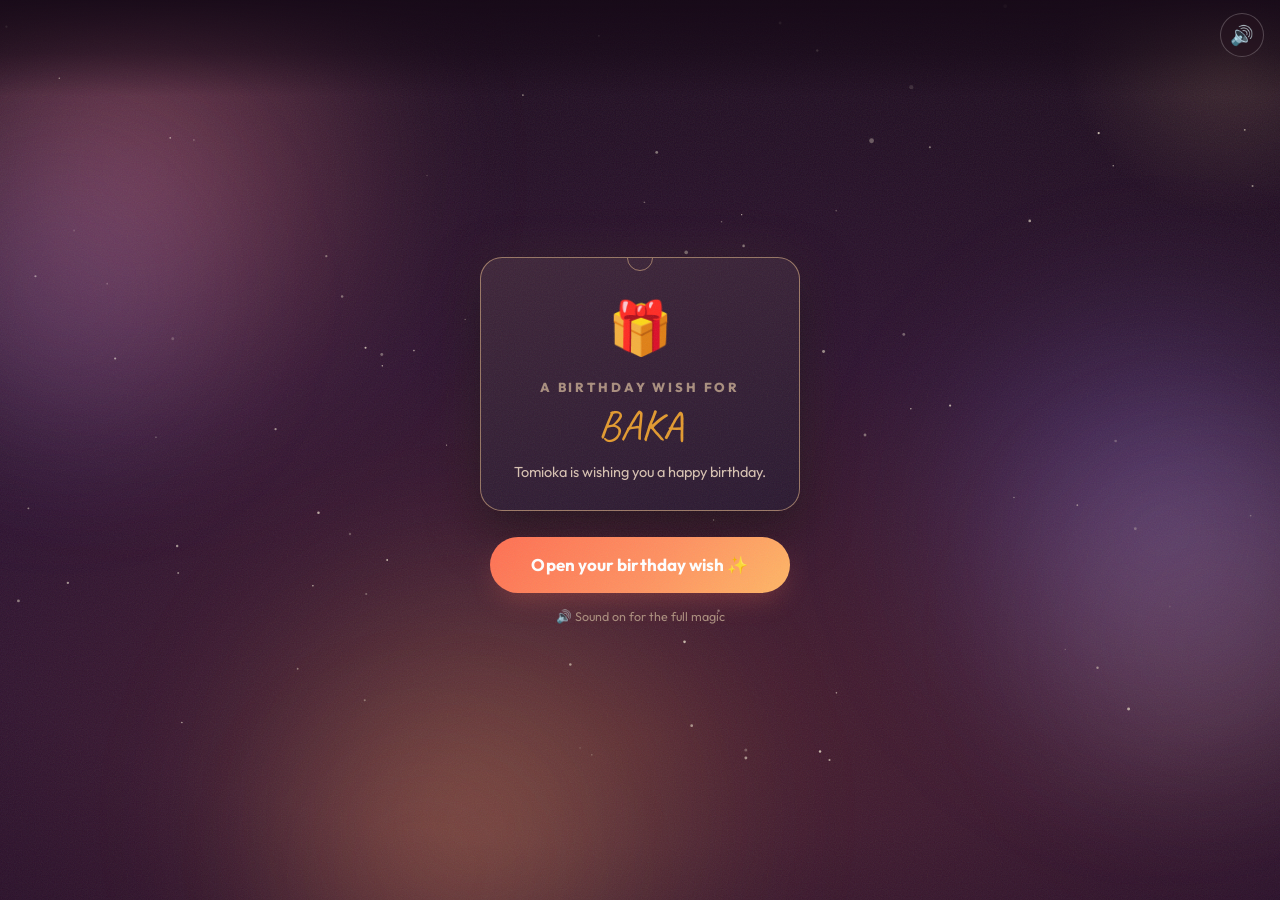
==== commit b019db02: "Add files via upload" ====
--- a/index.html
+++ b/index.html
@@ -2,7 +2,7 @@
 <html lang="en-US">
 <head>
 	<meta charset="UTF-8">
-		<title>Happy Birthday, Homegurl 🎂</title>
+		<title>Happy Birthday, BAKA 🎂</title>
 <meta name='robots' content='max-image-preview:large' />
 <link rel='dns-prefetch' href='https://www.googletagmanager.com/' />
 <link rel="alternate" type="application/rss+xml" title="ourmoments.live &raquo; Feed" href="feed/index.html" />
@@ -15,19 +15,19 @@
 <meta property="og:site_name" content="OurMoments" />
 <meta property="og:locale" content="en_IN" />
 <meta property="og:url" content="./birthday/" />
-<meta property="og:title" content="Happy Birthday, Homegurl 🎂" />
-<meta property="og:description" content="A little something Deep made for you. Open it. 💛" />
+<meta property="og:title" content="Happy Birthday, BAKA 🎂" />
+<meta property="og:description" content="Tomioka is wishing you a very happy birthday. 💛" />
 <meta property="og:image" content="./wp-content/uploads/2026/07/BDay-preview.jpg" />
 <meta property="og:image:secure_url" content="./wp-content/uploads/2026/07/BDay-preview.jpg" />
 <meta property="og:image:type" content="image/jpeg" />
 <meta property="og:image:width" content="1200" />
 <meta property="og:image:height" content="630" />
-<meta property="og:image:alt" content="Happy Birthday, Homegurl 🎂" />
+<meta property="og:image:alt" content="Happy Birthday, BAKA 🎂" />
 <meta name="twitter:card" content="summary_large_image" />
-<meta name="twitter:title" content="Happy Birthday, Homegurl 🎂" />
-<meta name="twitter:description" content="A little something Deep made for you. Open it. 💛" />
+<meta name="twitter:title" content="Happy Birthday, BAKA 🎂" />
+<meta name="twitter:description" content="Tomioka is wishing you a very happy birthday. 💛" />
 <meta name="twitter:image" content="./wp-content/uploads/2026/07/BDay-preview.jpg" />
-<meta name="description" content="A little something Deep made for you. Open it. 💛" />
+<meta name="description" content="Tomioka is wishing you a very happy birthday. 💛" />
 <!-- /OurMoments social preview -->
 
 <style id="wp-img-auto-sizes-contain-inline-css">
@@ -638,7 +638,7 @@
 			<div data-elementor-type="wp-page" data-elementor-id="917" class="elementor elementor-917" data-elementor-post-type="page">
 				<div class="elementor-element elementor-element-4a175f9 e-con e-atomic-element e-flexbox-base e-8630b01 " data-id="4a175f9" data-element_type="e-flexbox" data-e-type="e-flexbox" data-interaction-id="4a175f9" data-e-type="e-flexbox" data-id="4a175f9">
     		<div class="elementor-element elementor-element-4c0600d elementor-widget elementor-widget-html" data-id="4c0600d" data-element_type="widget" data-e-type="widget" data-widget_type="html.default">
-					<meta charset="UTF-8"> <link rel="preconnect" href="https://fonts.googleapis.com"> <link rel="preconnect" href="https://fonts.gstatic.com" crossorigin> <link href="https://fonts.googleapis.com/css2?family=Bricolage+Grotesque:opsz,wght@12..96,400;12..96,500;12..96,600;12..96,700;12..96,800&family=Shantell+Sans:wght@400;500;600;700&family=Outfit:wght@400;500;600;700;800&display=swap" rel="stylesheet"> <script data-no-optimize="1" data-litespeed-async="off">/* GSAP 3.12.5 (GreenSock) — inlined so the opening film is fully self-contained (no CDN/CSP dependency). https://gsap.com  © 2024 GreenSock, standard "no charge" license. */
+					<meta charset="UTF-8"> <link rel="preconnect" href="https://fonts.googleapis.com"> <link rel="preconnect" href="https://fonts.gstatic.com" crossorigin> <link href="https://fonts.googleapis.com/css2?family=Fraunces:ital,opsz,wght@0,9..144,400;0,9..144,600;0,9..144,900;1,9..144,600;1,9..144,900&family=Caveat:wght@500;700&family=Outfit:wght@400;500;600;700;800&display=swap" rel="stylesheet"> <script data-no-optimize="1" data-litespeed-async="off">/* GSAP 3.12.5 (GreenSock) — inlined so the opening film is fully self-contained (no CDN/CSP dependency). https://gsap.com  © 2024 GreenSock, standard "no charge" license. */
   /*!
    * GSAP 3.12.5
    * https://gsap.com
@@ -648,7 +648,55 @@
    * @author: Jack Doyle, jack@greensock.com
    */
 
-  !function (t, e) { "object" == typeof exports && "undefined" != typeof module ? e(exports) : "function" == typeof define && define.amd ? define(["exports"], e) : e((t = t || self).window = t.window || {}) }(this, function (e) { "use strict"; function _inheritsLoose(t, e) { t.prototype = Object.create(e.prototype), (t.prototype.constructor = t).__proto__ = e } function _assertThisInitialized(t) { if (void 0 === t) throw new ReferenceError("this hasn't been initialised - super() hasn't been called"); return t } function r(t) { return "string" == typeof t } function s(t) { return "function" == typeof t } function t(t) { return "number" == typeof t } function u(t) { return void 0 === t } function v(t) { return "object" == typeof t } function w(t) { return !1 !== t } function x() { return "undefined" != typeof window } function y(t) { return s(t) || r(t) } function P(t) { return (i = yt(t, ot)) && ze } function Q(t, e) { return console.warn("Invalid property", t, "set to", e, "Missing plugin? gsap.registerPlugin()") } function R(t, e) { return !e && console.warn(t) } function S(t, e) { return t && (ot[t] = e) && i && (i[t] = e) || ot } function T() { return 0 } function ea(t) { var e, r, i = t[0]; if (v(i) || s(i) || (t = [t]), !(e = (i._gsap || {}).harness)) { for (r = gt.length; r-- && !gt[r].targetTest(i);); e = gt[r] } for (r = t.length; r--;)t[r] && (t[r]._gsap || (t[r]._gsap = new Vt(t[r], e))) || t.splice(r, 1); return t } function fa(t) { return t._gsap || ea(Mt(t))[0]._gsap } function ga(t, e, r) { return (r = t[e]) && s(r) ? t[e]() : u(r) && t.getAttribute && t.getAttribute(e) || r } function ha(t, e) { return (t = t.split(",")).forEach(e) || t } function ia(t) { return Math.round(1e5 * t) / 1e5 || 0 } function ja(t) { return Math.round(1e7 * t) / 1e7 || 0 } function ka(t, e) { var r = e.charAt(0), i = parseFloat(e.substr(2)); return t = parseFloat(t), "+" === r ? t + i : "-" === r ? t - i : "*" === r ? t * i : t / i } function la(t, e) { for (var r = e.length, i = 0; t.indexOf(e[i]) < 0 && ++i < r;); return i < r } function ma() { var t, e, r = dt.length, i = dt.slice(0); for (ct = {}, t = dt.length = 0; t < r; t++)(e = i[t]) && e._lazy && (e.render(e._lazy[0], e._lazy[1], !0)._lazy = 0) } function na(t, e, r, i) { dt.length && !L && ma(), t.render(e, r, i || L && e < 0 && (t._initted || t._startAt)), dt.length && !L && ma() } function oa(t) { var e = parseFloat(t); return (e || 0 === e) && (t + "").match(at).length < 2 ? e : r(t) ? t.trim() : t } function pa(t) { return t } function qa(t, e) { for (var r in e) r in t || (t[r] = e[r]); return t } function ta(t, e) { for (var r in e) "__proto__" !== r && "constructor" !== r && "prototype" !== r && (t[r] = v(e[r]) ? ta(t[r] || (t[r] = {}), e[r]) : e[r]); return t } function ua(t, e) { var r, i = {}; for (r in t) r in e || (i[r] = t[r]); return i } function va(t) { var e = t.parent || I, r = t.keyframes ? function _setKeyframeDefaults(i) { return function (t, e) { for (var r in e) r in t || "duration" === r && i || "ease" === r || (t[r] = e[r]) } }(Z(t.keyframes)) : qa; if (w(t.inherit)) for (; e;)r(t, e.vars.defaults), e = e.parent || e._dp; return t } function xa(t, e, r, i, n) { void 0 === r && (r = "_first"), void 0 === i && (i = "_last"); var a, s = t[i]; if (n) for (a = e[n]; s && s[n] > a;)s = s._prev; return s ? (e._next = s._next, s._next = e) : (e._next = t[r], t[r] = e), e._next ? e._next._prev = e : t[i] = e, e._prev = s, e.parent = e._dp = t, e } function ya(t, e, r, i) { void 0 === r && (r = "_first"), void 0 === i && (i = "_last"); var n = e._prev, a = e._next; n ? n._next = a : t[r] === e && (t[r] = a), a ? a._prev = n : t[i] === e && (t[i] = n), e._next = e._prev = e.parent = null } function za(t, e) { t.parent && (!e || t.parent.autoRemoveChildren) && t.parent.remove && t.parent.remove(t), t._act = 0 } function Aa(t, e) { if (t && (!e || e._end > t._dur || e._start < 0)) for (var r = t; r;)r._dirty = 1, r = r.parent; return t } function Ca(t, e, r, i) { return t._startAt && (L ? t._startAt.revert(ht) : t.vars.immediateRender && !t.vars.autoRevert || t._startAt.render(e, !0, i)) } function Ea(t) { return t._repeat ? Tt(t._tTime, t = t.duration() + t._rDelay) * t : 0 } function Ga(t, e) { return (t - e._start) * e._ts + (0 <= e._ts ? 0 : e._dirty ? e.totalDuration() : e._tDur) } function Ha(t) { return t._end = ja(t._start + (t._tDur / Math.abs(t._ts || t._rts || X) || 0)) } function Ia(t, e) { var r = t._dp; return r && r.smoothChildTiming && t._ts && (t._start = ja(r._time - (0 < t._ts ? e / t._ts : ((t._dirty ? t.totalDuration() : t._tDur) - e) / -t._ts)), Ha(t), r._dirty || Aa(r, t)), t } function Ja(t, e) { var r; if ((e._time || !e._dur && e._initted || e._start < t._time && (e._dur || !e.add)) && (r = Ga(t.rawTime(), e), (!e._dur || Ot(0, e.totalDuration(), r) - e._tTime > X) && e.render(r, !0)), Aa(t, e)._dp && t._initted && t._time >= t._dur && t._ts) { if (t._dur < t.duration()) for (r = t; r._dp;)0 <= r.rawTime() && r.totalTime(r._tTime), r = r._dp; t._zTime = -X } } function Ka(e, r, i, n) { return r.parent && za(r), r._start = ja((t(i) ? i : i || e !== I ? xt(e, i, r) : e._time) + r._delay), r._end = ja(r._start + (r.totalDuration() / Math.abs(r.timeScale()) || 0)), xa(e, r, "_first", "_last", e._sort ? "_start" : 0), bt(r) || (e._recent = r), n || Ja(e, r), e._ts < 0 && Ia(e, e._tTime), e } function La(t, e) { return (ot.ScrollTrigger || Q("scrollTrigger", e)) && ot.ScrollTrigger.create(e, t) } function Ma(t, e, r, i, n) { return Qt(t, e, n), t._initted ? !r && t._pt && !L && (t._dur && !1 !== t.vars.lazy || !t._dur && t.vars.lazy) && f !== Rt.frame ? (dt.push(t), t._lazy = [n, i], 1) : void 0 : 1 } function Ra(t, e, r, i) { var n = t._repeat, a = ja(e) || 0, s = t._tTime / t._tDur; return s && !i && (t._time *= a / t._dur), t._dur = a, t._tDur = n ? n < 0 ? 1e10 : ja(a * (n + 1) + t._rDelay * n) : a, 0 < s && !i && Ia(t, t._tTime = t._tDur * s), t.parent && Ha(t), r || Aa(t.parent, t), t } function Sa(t) { return t instanceof Xt ? Aa(t) : Ra(t, t._dur) } function Va(e, r, i) { var n, a, s = t(r[1]), o = (s ? 2 : 1) + (e < 2 ? 0 : 1), u = r[o]; if (s && (u.duration = r[1]), u.parent = i, e) { for (n = u, a = i; a && !("immediateRender" in n);)n = a.vars.defaults || {}, a = w(a.vars.inherit) && a.parent; u.immediateRender = w(n.immediateRender), e < 2 ? u.runBackwards = 1 : u.startAt = r[o - 1] } return new $t(r[0], u, r[1 + o]) } function Wa(t, e) { return t || 0 === t ? e(t) : e } function Ya(t, e) { return r(t) && (e = st.exec(t)) ? e[1] : "" } function _a(t, e) { return t && v(t) && "length" in t && (!e && !t.length || t.length - 1 in t && v(t[0])) && !t.nodeType && t !== h } function cb(r) { return r = Mt(r)[0] || R("Invalid scope") || {}, function (t) { var e = r.current || r.nativeElement || r; return Mt(t, e.querySelectorAll ? e : e === r ? R("Invalid scope") || a.createElement("div") : r) } } function db(t) { return t.sort(function () { return .5 - Math.random() }) } function eb(t) { if (s(t)) return t; var p = v(t) ? t : { each: t }, _ = jt(p.ease), m = p.from || 0, g = parseFloat(p.base) || 0, y = {}, e = 0 < m && m < 1, T = isNaN(m) || e, b = p.axis, w = m, x = m; return r(m) ? w = x = { center: .5, edges: .5, end: 1 }[m] || 0 : !e && T && (w = m[0], x = m[1]), function (t, e, r) { var i, n, a, s, o, u, h, l, f, d = (r || p).length, c = y[d]; if (!c) { if (!(f = "auto" === p.grid ? 0 : (p.grid || [1, U])[1])) { for (h = -U; h < (h = r[f++].getBoundingClientRect().left) && f < d;); f < d && f-- } for (c = y[d] = [], i = T ? Math.min(f, d) * w - .5 : m % f, n = f === U ? 0 : T ? d * x / f - .5 : m / f | 0, l = U, u = h = 0; u < d; u++)a = u % f - i, s = n - (u / f | 0), c[u] = o = b ? Math.abs("y" === b ? s : a) : K(a * a + s * s), h < o && (h = o), o < l && (l = o); "random" === m && db(c), c.max = h - l, c.min = l, c.v = d = (parseFloat(p.amount) || parseFloat(p.each) * (d < f ? d - 1 : b ? "y" === b ? d / f : f : Math.max(f, d / f)) || 0) * ("edges" === m ? -1 : 1), c.b = d < 0 ? g - d : g, c.u = Ya(p.amount || p.each) || 0, _ = _ && d < 0 ? Yt(_) : _ } return d = (c[t] - c.min) / c.max || 0, ja(c.b + (_ ? _(d) : d) * c.v) + c.u } } function fb(i) { var n = Math.pow(10, ((i + "").split(".")[1] || "").length); return function (e) { var r = ja(Math.round(parseFloat(e) / i) * i * n); return (r - r % 1) / n + (t(e) ? 0 : Ya(e)) } } function gb(h, e) { var l, f, r = Z(h); return !r && v(h) && (l = r = h.radius || U, h.values ? (h = Mt(h.values), (f = !t(h[0])) && (l *= l)) : h = fb(h.increment)), Wa(e, r ? s(h) ? function (t) { return f = h(t), Math.abs(f - t) <= l ? f : t } : function (e) { for (var r, i, n = parseFloat(f ? e.x : e), a = parseFloat(f ? e.y : 0), s = U, o = 0, u = h.length; u--;)(r = f ? (r = h[u].x - n) * r + (i = h[u].y - a) * i : Math.abs(h[u] - n)) < s && (s = r, o = u); return o = !l || s <= l ? h[o] : e, f || o === e || t(e) ? o : o + Ya(e) } : fb(h)) } function hb(t, e, r, i) { return Wa(Z(t) ? !e : !0 === r ? !!(r = 0) : !i, function () { return Z(t) ? t[~~(Math.random() * t.length)] : (r = r || 1e-5) && (i = r < 1 ? Math.pow(10, (r + "").length - 2) : 1) && Math.floor(Math.round((t - r / 2 + Math.random() * (e - t + .99 * r)) / r) * r * i) / i }) } function lb(e, r, t) { return Wa(t, function (t) { return e[~~r(t)] }) } function ob(t) { for (var e, r, i, n, a = 0, s = ""; ~(e = t.indexOf("random(", a));)i = t.indexOf(")", e), n = "[" === t.charAt(e + 7), r = t.substr(e + 7, i - e - 7).match(n ? at : tt), s += t.substr(a, e - a) + hb(n ? r : +r[0], n ? 0 : +r[1], +r[2] || 1e-5), a = i + 1; return s + t.substr(a, t.length - a) } function rb(t, e, r) { var i, n, a, s = t.labels, o = U; for (i in s) (n = s[i] - e) < 0 == !!r && n && o > (n = Math.abs(n)) && (a = i, o = n); return a } function tb(t) { return za(t), t.scrollTrigger && t.scrollTrigger.kill(!!L), t.progress() < 1 && Ct(t, "onInterrupt"), t } function wb(t) { if (t) if (t = !t.name && t.default || t, x() || t.headless) { var e = t.name, r = s(t), i = e && !r && t.init ? function () { this._props = [] } : t, n = { init: T, render: he, add: Wt, kill: ce, modifier: fe, rawVars: 0 }, a = { targetTest: 0, get: 0, getSetter: ne, aliases: {}, register: 0 }; if (Ft(), t !== i) { if (pt[e]) return; qa(i, qa(ua(t, n), a)), yt(i.prototype, yt(n, ua(t, a))), pt[i.prop = e] = i, t.targetTest && (gt.push(i), ft[e] = 1), e = ("css" === e ? "CSS" : e.charAt(0).toUpperCase() + e.substr(1)) + "Plugin" } S(e, i), t.register && t.register(ze, i, _e) } else At.push(t) } function zb(t, e, r) { return (6 * (t += t < 0 ? 1 : 1 < t ? -1 : 0) < 1 ? e + (r - e) * t * 6 : t < .5 ? r : 3 * t < 2 ? e + (r - e) * (2 / 3 - t) * 6 : e) * St + .5 | 0 } function Ab(e, r, i) { var n, a, s, o, u, h, l, f, d, c, p = e ? t(e) ? [e >> 16, e >> 8 & St, e & St] : 0 : zt.black; if (!p) { if ("," === e.substr(-1) && (e = e.substr(0, e.length - 1)), zt[e]) p = zt[e]; else if ("#" === e.charAt(0)) { if (e.length < 6 && (e = "#" + (n = e.charAt(1)) + n + (a = e.charAt(2)) + a + (s = e.charAt(3)) + s + (5 === e.length ? e.charAt(4) + e.charAt(4) : "")), 9 === e.length) return [(p = parseInt(e.substr(1, 6), 16)) >> 16, p >> 8 & St, p & St, parseInt(e.substr(7), 16) / 255]; p = [(e = parseInt(e.substr(1), 16)) >> 16, e >> 8 & St, e & St] } else if ("hsl" === e.substr(0, 3)) if (p = c = e.match(tt), r) { if (~e.indexOf("=")) return p = e.match(et), i && p.length < 4 && (p[3] = 1), p } else o = +p[0] % 360 / 360, u = p[1] / 100, n = 2 * (h = p[2] / 100) - (a = h <= .5 ? h * (u + 1) : h + u - h * u), 3 < p.length && (p[3] *= 1), p[0] = zb(o + 1 / 3, n, a), p[1] = zb(o, n, a), p[2] = zb(o - 1 / 3, n, a); else p = e.match(tt) || zt.transparent; p = p.map(Number) } return r && !c && (n = p[0] / St, a = p[1] / St, s = p[2] / St, h = ((l = Math.max(n, a, s)) + (f = Math.min(n, a, s))) / 2, l === f ? o = u = 0 : (d = l - f, u = .5 < h ? d / (2 - l - f) : d / (l + f), o = l === n ? (a - s) / d + (a < s ? 6 : 0) : l === a ? (s - n) / d + 2 : (n - a) / d + 4, o *= 60), p[0] = ~~(o + .5), p[1] = ~~(100 * u + .5), p[2] = ~~(100 * h + .5)), i && p.length < 4 && (p[3] = 1), p } function Bb(t) { var r = [], i = [], n = -1; return t.split(Et).forEach(function (t) { var e = t.match(rt) || []; r.push.apply(r, e), i.push(n += e.length + 1) }), r.c = i, r } function Cb(t, e, r) { var i, n, a, s, o = "", u = (t + o).match(Et), h = e ? "hsla(" : "rgba(", l = 0; if (!u) return t; if (u = u.map(function (t) { return (t = Ab(t, e, 1)) && h + (e ? t[0] + "," + t[1] + "%," + t[2] + "%," + t[3] : t.join(",")) + ")" }), r && (a = Bb(t), (i = r.c).join(o) !== a.c.join(o))) for (s = (n = t.replace(Et, "1").split(rt)).length - 1; l < s; l++)o += n[l] + (~i.indexOf(l) ? u.shift() || h + "0,0,0,0)" : (a.length ? a : u.length ? u : r).shift()); if (!n) for (s = (n = t.split(Et)).length - 1; l < s; l++)o += n[l] + u[l]; return o + n[s] } function Fb(t) { var e, r = t.join(" "); if (Et.lastIndex = 0, Et.test(r)) return e = Dt.test(r), t[1] = Cb(t[1], e), t[0] = Cb(t[0], e, Bb(t[1])), !0 } function Ob(t) { var e = (t + "").split("("), r = Lt[e[0]]; return r && 1 < e.length && r.config ? r.config.apply(null, ~t.indexOf("{") ? [function _parseObjectInString(t) { for (var e, r, i, n = {}, a = t.substr(1, t.length - 3).split(":"), s = a[0], o = 1, u = a.length; o < u; o++)r = a[o], e = o !== u - 1 ? r.lastIndexOf(",") : r.length, i = r.substr(0, e), n[s] = isNaN(i) ? i.replace(Bt, "").trim() : +i, s = r.substr(e + 1).trim(); return n }(e[1])] : function _valueInParentheses(t) { var e = t.indexOf("(") + 1, r = t.indexOf(")"), i = t.indexOf("(", e); return t.substring(e, ~i && i < r ? t.indexOf(")", r + 1) : r) }(t).split(",").map(oa)) : Lt._CE && It.test(t) ? Lt._CE("", t) : r } function Qb(t, e) { for (var r, i = t._first; i;)i instanceof Xt ? Qb(i, e) : !i.vars.yoyoEase || i._yoyo && i._repeat || i._yoyo === e || (i.timeline ? Qb(i.timeline, e) : (r = i._ease, i._ease = i._yEase, i._yEase = r, i._yoyo = e)), i = i._next } function Sb(t, e, r, i) { void 0 === r && (r = function easeOut(t) { return 1 - e(1 - t) }), void 0 === i && (i = function easeInOut(t) { return t < .5 ? e(2 * t) / 2 : 1 - e(2 * (1 - t)) / 2 }); var n, a = { easeIn: e, easeOut: r, easeInOut: i }; return ha(t, function (t) { for (var e in Lt[t] = ot[t] = a, Lt[n = t.toLowerCase()] = r, a) Lt[n + ("easeIn" === e ? ".in" : "easeOut" === e ? ".out" : ".inOut")] = Lt[t + "." + e] = a[e] }), a } function Tb(e) { return function (t) { return t < .5 ? (1 - e(1 - 2 * t)) / 2 : .5 + e(2 * (t - .5)) / 2 } } function Ub(r, t, e) { function Jm(t) { return 1 === t ? 1 : i * Math.pow(2, -10 * t) * H((t - a) * n) + 1 } var i = 1 <= t ? t : 1, n = (e || (r ? .3 : .45)) / (t < 1 ? t : 1), a = n / N * (Math.asin(1 / i) || 0), s = "out" === r ? Jm : "in" === r ? function (t) { return 1 - Jm(1 - t) } : Tb(Jm); return n = N / n, s.config = function (t, e) { return Ub(r, t, e) }, s } function Vb(e, r) { function Rm(t) { return t ? --t * t * ((r + 1) * t + r) + 1 : 0 } void 0 === r && (r = 1.70158); var t = "out" === e ? Rm : "in" === e ? function (t) { return 1 - Rm(1 - t) } : Tb(Rm); return t.config = function (t) { return Vb(e, t) }, t } var F, L, l, I, h, n, a, i, o, f, d, c, p, _, m, g, b, O, k, M, C, A, z, E, D, B, Y, j, q = { autoSleep: 120, force3D: "auto", nullTargetWarn: 1, units: { lineHeight: "" } }, V = { duration: .5, overwrite: !1, delay: 0 }, U = 1e8, X = 1 / U, N = 2 * Math.PI, G = N / 4, W = 0, K = Math.sqrt, J = Math.cos, H = Math.sin, $ = "function" == typeof ArrayBuffer && ArrayBuffer.isView || function () { }, Z = Array.isArray, tt = /(?:-?\.?\d|\.)+/gi, et = /[-+=.]*\d+[.e\-+]*\d*[e\-+]*\d*/g, rt = /[-+=.]*\d+[.e-]*\d*[a-z%]*/g, it = /[-+=.]*\d+\.?\d*(?:e-|e\+)?\d*/gi, nt = /[+-]=-?[.\d]+/, at = /[^,'"\[\]\s]+/gi, st = /^[+\-=e\s\d]*\d+[.\d]*([a-z]*|%)\s*$/i, ot = {}, ut = { suppressEvents: !0, isStart: !0, kill: !1 }, ht = { suppressEvents: !0, kill: !1 }, lt = { suppressEvents: !0 }, ft = {}, dt = [], ct = {}, pt = {}, _t = {}, mt = 30, gt = [], vt = "", yt = function _merge(t, e) { for (var r in e) t[r] = e[r]; return t }, Tt = function _animationCycle(t, e) { var r = Math.floor(t /= e); return t && r === t ? r - 1 : r }, bt = function _isFromOrFromStart(t) { var e = t.data; return "isFromStart" === e || "isStart" === e }, wt = { _start: 0, endTime: T, totalDuration: T }, xt = function _parsePosition(t, e, i) { var n, a, s, o = t.labels, u = t._recent || wt, h = t.duration() >= U ? u.endTime(!1) : t._dur; return r(e) && (isNaN(e) || e in o) ? (a = e.charAt(0), s = "%" === e.substr(-1), n = e.indexOf("="), "<" === a || ">" === a ? (0 <= n && (e = e.replace(/=/, "")), ("<" === a ? u._start : u.endTime(0 <= u._repeat)) + (parseFloat(e.substr(1)) || 0) * (s ? (n < 0 ? u : i).totalDuration() / 100 : 1)) : n < 0 ? (e in o || (o[e] = h), o[e]) : (a = parseFloat(e.charAt(n - 1) + e.substr(n + 1)), s && i && (a = a / 100 * (Z(i) ? i[0] : i).totalDuration()), 1 < n ? _parsePosition(t, e.substr(0, n - 1), i) + a : h + a)) : null == e ? h : +e }, Ot = function _clamp(t, e, r) { return r < t ? t : e < r ? e : r }, kt = [].slice, Mt = function toArray(t, e, i) { return l && !e && l.selector ? l.selector(t) : !r(t) || i || !n && Ft() ? Z(t) ? function _flatten(t, e, i) { return void 0 === i && (i = []), t.forEach(function (t) { return r(t) && !e || _a(t, 1) ? i.push.apply(i, Mt(t)) : i.push(t) }) || i }(t, i) : _a(t) ? kt.call(t, 0) : t ? [t] : [] : kt.call((e || a).querySelectorAll(t), 0) }, Pt = function mapRange(e, t, r, i, n) { var a = t - e, s = i - r; return Wa(n, function (t) { return r + ((t - e) / a * s || 0) }) }, Ct = function _callback(t, e, r) { var i, n, a, s = t.vars, o = s[e], u = l, h = t._ctx; if (o) return i = s[e + "Params"], n = s.callbackScope || t, r && dt.length && ma(), h && (l = h), a = i ? o.apply(n, i) : o.call(n), l = u, a }, At = [], St = 255, zt = { aqua: [0, St, St], lime: [0, St, 0], silver: [192, 192, 192], black: [0, 0, 0], maroon: [128, 0, 0], teal: [0, 128, 128], blue: [0, 0, St], navy: [0, 0, 128], white: [St, St, St], olive: [128, 128, 0], yellow: [St, St, 0], orange: [St, 165, 0], gray: [128, 128, 128], purple: [128, 0, 128], green: [0, 128, 0], red: [St, 0, 0], pink: [St, 192, 203], cyan: [0, St, St], transparent: [St, St, St, 0] }, Et = function () { var t, e = "(?:\\b(?:(?:rgb|rgba|hsl|hsla)\\(.+?\\))|\\B#(?:[0-9a-f]{3,4}){1,2}\\b"; for (t in zt) e += "|" + t + "\\b"; return new RegExp(e + ")", "gi") }(), Dt = /hsl[a]?\(/, Rt = (k = Date.now, M = 500, C = 33, A = k(), z = A, D = E = 1e3 / 240, g = { time: 0, frame: 0, tick: function tick() { yl(!0) }, deltaRatio: function deltaRatio(t) { return b / (1e3 / (t || 60)) }, wake: function wake() { o && (!n && x() && (h = n = window, a = h.document || {}, ot.gsap = ze, (h.gsapVersions || (h.gsapVersions = [])).push(ze.version), P(i || h.GreenSockGlobals || !h.gsap && h || {}), At.forEach(wb)), m = "undefined" != typeof requestAnimationFrame && requestAnimationFrame, p && g.sleep(), _ = m || function (t) { return setTimeout(t, D - 1e3 * g.time + 1 | 0) }, c = 1, yl(2)) }, sleep: function sleep() { (m ? cancelAnimationFrame : clearTimeout)(p), c = 0, _ = T }, lagSmoothing: function lagSmoothing(t, e) { M = t || 1 / 0, C = Math.min(e || 33, M) }, fps: function fps(t) { E = 1e3 / (t || 240), D = 1e3 * g.time + E }, add: function add(n, t, e) { var a = t ? function (t, e, r, i) { n(t, e, r, i), g.remove(a) } : n; return g.remove(n), B[e ? "unshift" : "push"](a), Ft(), a }, remove: function remove(t, e) { ~(e = B.indexOf(t)) && B.splice(e, 1) && e <= O && O-- }, _listeners: B = [] }), Ft = function _wake() { return !c && Rt.wake() }, Lt = {}, It = /^[\d.\-M][\d.\-,\s]/, Bt = /["']/g, Yt = function _invertEase(e) { return function (t) { return 1 - e(1 - t) } }, jt = function _parseEase(t, e) { return t && (s(t) ? t : Lt[t] || Ob(t)) || e }; function yl(t) { var e, r, i, n, a = k() - z, s = !0 === t; if ((M < a || a < 0) && (A += a - C), (0 < (e = (i = (z += a) - A) - D) || s) && (n = ++g.frame, b = i - 1e3 * g.time, g.time = i /= 1e3, D += e + (E <= e ? 4 : E - e), r = 1), s || (p = _(yl)), r) for (O = 0; O < B.length; O++)B[O](i, b, n, t) } function gn(t) { return t < j ? Y * t * t : t < .7272727272727273 ? Y * Math.pow(t - 1.5 / 2.75, 2) + .75 : t < .9090909090909092 ? Y * (t -= 2.25 / 2.75) * t + .9375 : Y * Math.pow(t - 2.625 / 2.75, 2) + .984375 } ha("Linear,Quad,Cubic,Quart,Quint,Strong", function (t, e) { var r = e < 5 ? e + 1 : e; Sb(t + ",Power" + (r - 1), e ? function (t) { return Math.pow(t, r) } : function (t) { return t }, function (t) { return 1 - Math.pow(1 - t, r) }, function (t) { return t < .5 ? Math.pow(2 * t, r) / 2 : 1 - Math.pow(2 * (1 - t), r) / 2 }) }), Lt.Linear.easeNone = Lt.none = Lt.Linear.easeIn, Sb("Elastic", Ub("in"), Ub("out"), Ub()), Y = 7.5625, j = 1 / 2.75, Sb("Bounce", function (t) { return 1 - gn(1 - t) }, gn), Sb("Expo", function (t) { return t ? Math.pow(2, 10 * (t - 1)) : 0 }), Sb("Circ", function (t) { return -(K(1 - t * t) - 1) }), Sb("Sine", function (t) { return 1 === t ? 1 : 1 - J(t * G) }), Sb("Back", Vb("in"), Vb("out"), Vb()), Lt.SteppedEase = Lt.steps = ot.SteppedEase = { config: function config(t, e) { void 0 === t && (t = 1); var r = 1 / t, i = t + (e ? 0 : 1), n = e ? 1 : 0; return function (t) { return ((i * Ot(0, .99999999, t) | 0) + n) * r } } }, V.ease = Lt["quad.out"], ha("onComplete,onUpdate,onStart,onRepeat,onReverseComplete,onInterrupt", function (t) { return vt += t + "," + t + "Params," }); var qt, Vt = function GSCache(t, e) { this.id = W++, (t._gsap = this).target = t, this.harness = e, this.get = e ? e.get : ga, this.set = e ? e.getSetter : ne }, Ut = ((qt = Animation.prototype).delay = function delay(t) { return t || 0 === t ? (this.parent && this.parent.smoothChildTiming && this.startTime(this._start + t - this._delay), this._delay = t, this) : this._delay }, qt.duration = function duration(t) { return arguments.length ? this.totalDuration(0 < this._repeat ? t + (t + this._rDelay) * this._repeat : t) : this.totalDuration() && this._dur }, qt.totalDuration = function totalDuration(t) { return arguments.length ? (this._dirty = 0, Ra(this, this._repeat < 0 ? t : (t - this._repeat * this._rDelay) / (this._repeat + 1))) : this._tDur }, qt.totalTime = function totalTime(t, e) { if (Ft(), !arguments.length) return this._tTime; var r = this._dp; if (r && r.smoothChildTiming && this._ts) { for (Ia(this, t), !r._dp || r.parent || Ja(r, this); r && r.parent;)r.parent._time !== r._start + (0 <= r._ts ? r._tTime / r._ts : (r.totalDuration() - r._tTime) / -r._ts) && r.totalTime(r._tTime, !0), r = r.parent; !this.parent && this._dp.autoRemoveChildren && (0 < this._ts && t < this._tDur || this._ts < 0 && 0 < t || !this._tDur && !t) && Ka(this._dp, this, this._start - this._delay) } return (this._tTime !== t || !this._dur && !e || this._initted && Math.abs(this._zTime) === X || !t && !this._initted && (this.add || this._ptLookup)) && (this._ts || (this._pTime = t), na(this, t, e)), this }, qt.time = function time(t, e) { return arguments.length ? this.totalTime(Math.min(this.totalDuration(), t + Ea(this)) % (this._dur + this._rDelay) || (t ? this._dur : 0), e) : this._time }, qt.totalProgress = function totalProgress(t, e) { return arguments.length ? this.totalTime(this.totalDuration() * t, e) : this.totalDuration() ? Math.min(1, this._tTime / this._tDur) : 0 < this.rawTime() ? 1 : 0 }, qt.progress = function progress(t, e) { return arguments.length ? this.totalTime(this.duration() * (!this._yoyo || 1 & this.iteration() ? t : 1 - t) + Ea(this), e) : this.duration() ? Math.min(1, this._time / this._dur) : 0 < this.rawTime() ? 1 : 0 }, qt.iteration = function iteration(t, e) { var r = this.duration() + this._rDelay; return arguments.length ? this.totalTime(this._time + (t - 1) * r, e) : this._repeat ? Tt(this._tTime, r) + 1 : 1 }, qt.timeScale = function timeScale(t, e) { if (!arguments.length) return this._rts === -X ? 0 : this._rts; if (this._rts === t) return this; var r = this.parent && this._ts ? Ga(this.parent._time, this) : this._tTime; return this._rts = +t || 0, this._ts = this._ps || t === -X ? 0 : this._rts, this.totalTime(Ot(-Math.abs(this._delay), this._tDur, r), !1 !== e), Ha(this), function _recacheAncestors(t) { for (var e = t.parent; e && e.parent;)e._dirty = 1, e.totalDuration(), e = e.parent; return t }(this) }, qt.paused = function paused(t) { return arguments.length ? (this._ps !== t && ((this._ps = t) ? (this._pTime = this._tTime || Math.max(-this._delay, this.rawTime()), this._ts = this._act = 0) : (Ft(), this._ts = this._rts, this.totalTime(this.parent && !this.parent.smoothChildTiming ? this.rawTime() : this._tTime || this._pTime, 1 === this.progress() && Math.abs(this._zTime) !== X && (this._tTime -= X)))), this) : this._ps }, qt.startTime = function startTime(t) { if (arguments.length) { this._start = t; var e = this.parent || this._dp; return !e || !e._sort && this.parent || Ka(e, this, t - this._delay), this } return this._start }, qt.endTime = function endTime(t) { return this._start + (w(t) ? this.totalDuration() : this.duration()) / Math.abs(this._ts || 1) }, qt.rawTime = function rawTime(t) { var e = this.parent || this._dp; return e ? t && (!this._ts || this._repeat && this._time && this.totalProgress() < 1) ? this._tTime % (this._dur + this._rDelay) : this._ts ? Ga(e.rawTime(t), this) : this._tTime : this._tTime }, qt.revert = function revert(t) { void 0 === t && (t = lt); var e = L; return L = t, (this._initted || this._startAt) && (this.timeline && this.timeline.revert(t), this.totalTime(-.01, t.suppressEvents)), "nested" !== this.data && !1 !== t.kill && this.kill(), L = e, this }, qt.globalTime = function globalTime(t) { for (var e = this, r = arguments.length ? t : e.rawTime(); e;)r = e._start + r / (Math.abs(e._ts) || 1), e = e._dp; return !this.parent && this._sat ? this._sat.globalTime(t) : r }, qt.repeat = function repeat(t) { return arguments.length ? (this._repeat = t === 1 / 0 ? -2 : t, Sa(this)) : -2 === this._repeat ? 1 / 0 : this._repeat }, qt.repeatDelay = function repeatDelay(t) { if (arguments.length) { var e = this._time; return this._rDelay = t, Sa(this), e ? this.time(e) : this } return this._rDelay }, qt.yoyo = function yoyo(t) { return arguments.length ? (this._yoyo = t, this) : this._yoyo }, qt.seek = function seek(t, e) { return this.totalTime(xt(this, t), w(e)) }, qt.restart = function restart(t, e) { return this.play().totalTime(t ? -this._delay : 0, w(e)) }, qt.play = function play(t, e) { return null != t && this.seek(t, e), this.reversed(!1).paused(!1) }, qt.reverse = function reverse(t, e) { return null != t && this.seek(t || this.totalDuration(), e), this.reversed(!0).paused(!1) }, qt.pause = function pause(t, e) { return null != t && this.seek(t, e), this.paused(!0) }, qt.resume = function resume() { return this.paused(!1) }, qt.reversed = function reversed(t) { return arguments.length ? (!!t !== this.reversed() && this.timeScale(-this._rts || (t ? -X : 0)), this) : this._rts < 0 }, qt.invalidate = function invalidate() { return this._initted = this._act = 0, this._zTime = -X, this }, qt.isActive = function isActive() { var t, e = this.parent || this._dp, r = this._start; return !(e && !(this._ts && this._initted && e.isActive() && (t = e.rawTime(!0)) >= r && t < this.endTime(!0) - X)) }, qt.eventCallback = function eventCallback(t, e, r) { var i = this.vars; return 1 < arguments.length ? (e ? (i[t] = e, r && (i[t + "Params"] = r), "onUpdate" === t && (this._onUpdate = e)) : delete i[t], this) : i[t] }, qt.then = function then(t) { var i = this; return new Promise(function (e) { function Co() { var t = i.then; i.then = null, s(r) && (r = r(i)) && (r.then || r === i) && (i.then = t), e(r), i.then = t } var r = s(t) ? t : pa; i._initted && 1 === i.totalProgress() && 0 <= i._ts || !i._tTime && i._ts < 0 ? Co() : i._prom = Co }) }, qt.kill = function kill() { tb(this) }, Animation); function Animation(t) { this.vars = t, this._delay = +t.delay || 0, (this._repeat = t.repeat === 1 / 0 ? -2 : t.repeat || 0) && (this._rDelay = t.repeatDelay || 0, this._yoyo = !!t.yoyo || !!t.yoyoEase), this._ts = 1, Ra(this, +t.duration, 1, 1), this.data = t.data, l && (this._ctx = l).data.push(this), c || Rt.wake() } qa(Ut.prototype, { _time: 0, _start: 0, _end: 0, _tTime: 0, _tDur: 0, _dirty: 0, _repeat: 0, _yoyo: !1, parent: null, _initted: !1, _rDelay: 0, _ts: 1, _dp: 0, ratio: 0, _zTime: -X, _prom: 0, _ps: !1, _rts: 1 }); var Xt = function (i) { function Timeline(t, e) { var r; return void 0 === t && (t = {}), (r = i.call(this, t) || this).labels = {}, r.smoothChildTiming = !!t.smoothChildTiming, r.autoRemoveChildren = !!t.autoRemoveChildren, r._sort = w(t.sortChildren), I && Ka(t.parent || I, _assertThisInitialized(r), e), t.reversed && r.reverse(), t.paused && r.paused(!0), t.scrollTrigger && La(_assertThisInitialized(r), t.scrollTrigger), r } _inheritsLoose(Timeline, i); var e = Timeline.prototype; return e.to = function to(t, e, r) { return Va(0, arguments, this), this }, e.from = function from(t, e, r) { return Va(1, arguments, this), this }, e.fromTo = function fromTo(t, e, r, i) { return Va(2, arguments, this), this }, e.set = function set(t, e, r) { return e.duration = 0, e.parent = this, va(e).repeatDelay || (e.repeat = 0), e.immediateRender = !!e.immediateRender, new $t(t, e, xt(this, r), 1), this }, e.call = function call(t, e, r) { return Ka(this, $t.delayedCall(0, t, e), r) }, e.staggerTo = function staggerTo(t, e, r, i, n, a, s) { return r.duration = e, r.stagger = r.stagger || i, r.onComplete = a, r.onCompleteParams = s, r.parent = this, new $t(t, r, xt(this, n)), this }, e.staggerFrom = function staggerFrom(t, e, r, i, n, a, s) { return r.runBackwards = 1, va(r).immediateRender = w(r.immediateRender), this.staggerTo(t, e, r, i, n, a, s) }, e.staggerFromTo = function staggerFromTo(t, e, r, i, n, a, s, o) { return i.startAt = r, va(i).immediateRender = w(i.immediateRender), this.staggerTo(t, e, i, n, a, s, o) }, e.render = function render(t, e, r) { var i, n, a, s, o, u, h, l, f, d, c, p, _ = this._time, m = this._dirty ? this.totalDuration() : this._tDur, g = this._dur, v = t <= 0 ? 0 : ja(t), y = this._zTime < 0 != t < 0 && (this._initted || !g); if (this !== I && m < v && 0 <= t && (v = m), v !== this._tTime || r || y) { if (_ !== this._time && g && (v += this._time - _, t += this._time - _), i = v, f = this._start, u = !(l = this._ts), y && (g || (_ = this._zTime), !t && e || (this._zTime = t)), this._repeat) { if (c = this._yoyo, o = g + this._rDelay, this._repeat < -1 && t < 0) return this.totalTime(100 * o + t, e, r); if (i = ja(v % o), v === m ? (s = this._repeat, i = g) : ((s = ~~(v / o)) && s === v / o && (i = g, s--), g < i && (i = g)), d = Tt(this._tTime, o), !_ && this._tTime && d !== s && this._tTime - d * o - this._dur <= 0 && (d = s), c && 1 & s && (i = g - i, p = 1), s !== d && !this._lock) { var T = c && 1 & d, b = T === (c && 1 & s); if (s < d && (T = !T), _ = T ? 0 : v % g ? g : v, this._lock = 1, this.render(_ || (p ? 0 : ja(s * o)), e, !g)._lock = 0, this._tTime = v, !e && this.parent && Ct(this, "onRepeat"), this.vars.repeatRefresh && !p && (this.invalidate()._lock = 1), _ && _ !== this._time || u != !this._ts || this.vars.onRepeat && !this.parent && !this._act) return this; if (g = this._dur, m = this._tDur, b && (this._lock = 2, _ = T ? g : -1e-4, this.render(_, !0), this.vars.repeatRefresh && !p && this.invalidate()), this._lock = 0, !this._ts && !u) return this; Qb(this, p) } } if (this._hasPause && !this._forcing && this._lock < 2 && (h = function _findNextPauseTween(t, e, r) { var i; if (e < r) for (i = t._first; i && i._start <= r;) { if ("isPause" === i.data && i._start > e) return i; i = i._next } else for (i = t._last; i && i._start >= r;) { if ("isPause" === i.data && i._start < e) return i; i = i._prev } }(this, ja(_), ja(i))) && (v -= i - (i = h._start)), this._tTime = v, this._time = i, this._act = !l, this._initted || (this._onUpdate = this.vars.onUpdate, this._initted = 1, this._zTime = t, _ = 0), !_ && i && !e && !s && (Ct(this, "onStart"), this._tTime !== v)) return this; if (_ <= i && 0 <= t) for (n = this._first; n;) { if (a = n._next, (n._act || i >= n._start) && n._ts && h !== n) { if (n.parent !== this) return this.render(t, e, r); if (n.render(0 < n._ts ? (i - n._start) * n._ts : (n._dirty ? n.totalDuration() : n._tDur) + (i - n._start) * n._ts, e, r), i !== this._time || !this._ts && !u) { h = 0, a && (v += this._zTime = -X); break } } n = a } else { n = this._last; for (var w = t < 0 ? t : i; n;) { if (a = n._prev, (n._act || w <= n._end) && n._ts && h !== n) { if (n.parent !== this) return this.render(t, e, r); if (n.render(0 < n._ts ? (w - n._start) * n._ts : (n._dirty ? n.totalDuration() : n._tDur) + (w - n._start) * n._ts, e, r || L && (n._initted || n._startAt)), i !== this._time || !this._ts && !u) { h = 0, a && (v += this._zTime = w ? -X : X); break } } n = a } } if (h && !e && (this.pause(), h.render(_ <= i ? 0 : -X)._zTime = _ <= i ? 1 : -1, this._ts)) return this._start = f, Ha(this), this.render(t, e, r); this._onUpdate && !e && Ct(this, "onUpdate", !0), (v === m && this._tTime >= this.totalDuration() || !v && _) && (f !== this._start && Math.abs(l) === Math.abs(this._ts) || this._lock || (!t && g || !(v === m && 0 < this._ts || !v && this._ts < 0) || za(this, 1), e || t < 0 && !_ || !v && !_ && m || (Ct(this, v === m && 0 <= t ? "onComplete" : "onReverseComplete", !0), !this._prom || v < m && 0 < this.timeScale() || this._prom()))) } return this }, e.add = function add(e, i) { var n = this; if (t(i) || (i = xt(this, i, e)), !(e instanceof Ut)) { if (Z(e)) return e.forEach(function (t) { return n.add(t, i) }), this; if (r(e)) return this.addLabel(e, i); if (!s(e)) return this; e = $t.delayedCall(0, e) } return this !== e ? Ka(this, e, i) : this }, e.getChildren = function getChildren(t, e, r, i) { void 0 === t && (t = !0), void 0 === e && (e = !0), void 0 === r && (r = !0), void 0 === i && (i = -U); for (var n = [], a = this._first; a;)a._start >= i && (a instanceof $t ? e && n.push(a) : (r && n.push(a), t && n.push.apply(n, a.getChildren(!0, e, r)))), a = a._next; return n }, e.getById = function getById(t) { for (var e = this.getChildren(1, 1, 1), r = e.length; r--;)if (e[r].vars.id === t) return e[r] }, e.remove = function remove(t) { return r(t) ? this.removeLabel(t) : s(t) ? this.killTweensOf(t) : (ya(this, t), t === this._recent && (this._recent = this._last), Aa(this)) }, e.totalTime = function totalTime(t, e) { return arguments.length ? (this._forcing = 1, !this._dp && this._ts && (this._start = ja(Rt.time - (0 < this._ts ? t / this._ts : (this.totalDuration() - t) / -this._ts))), i.prototype.totalTime.call(this, t, e), this._forcing = 0, this) : this._tTime }, e.addLabel = function addLabel(t, e) { return this.labels[t] = xt(this, e), this }, e.removeLabel = function removeLabel(t) { return delete this.labels[t], this }, e.addPause = function addPause(t, e, r) { var i = $t.delayedCall(0, e || T, r); return i.data = "isPause", this._hasPause = 1, Ka(this, i, xt(this, t)) }, e.removePause = function removePause(t) { var e = this._first; for (t = xt(this, t); e;)e._start === t && "isPause" === e.data && za(e), e = e._next }, e.killTweensOf = function killTweensOf(t, e, r) { for (var i = this.getTweensOf(t, r), n = i.length; n--;)Nt !== i[n] && i[n].kill(t, e); return this }, e.getTweensOf = function getTweensOf(e, r) { for (var i, n = [], a = Mt(e), s = this._first, o = t(r); s;)s instanceof $t ? la(s._targets, a) && (o ? (!Nt || s._initted && s._ts) && s.globalTime(0) <= r && s.globalTime(s.totalDuration()) > r : !r || s.isActive()) && n.push(s) : (i = s.getTweensOf(a, r)).length && n.push.apply(n, i), s = s._next; return n }, e.tweenTo = function tweenTo(t, e) { e = e || {}; var r, i = this, n = xt(i, t), a = e.startAt, s = e.onStart, o = e.onStartParams, u = e.immediateRender, h = $t.to(i, qa({ ease: e.ease || "none", lazy: !1, immediateRender: !1, time: n, overwrite: "auto", duration: e.duration || Math.abs((n - (a && "time" in a ? a.time : i._time)) / i.timeScale()) || X, onStart: function onStart() { if (i.pause(), !r) { var t = e.duration || Math.abs((n - (a && "time" in a ? a.time : i._time)) / i.timeScale()); h._dur !== t && Ra(h, t, 0, 1).render(h._time, !0, !0), r = 1 } s && s.apply(h, o || []) } }, e)); return u ? h.render(0) : h }, e.tweenFromTo = function tweenFromTo(t, e, r) { return this.tweenTo(e, qa({ startAt: { time: xt(this, t) } }, r)) }, e.recent = function recent() { return this._recent }, e.nextLabel = function nextLabel(t) { return void 0 === t && (t = this._time), rb(this, xt(this, t)) }, e.previousLabel = function previousLabel(t) { return void 0 === t && (t = this._time), rb(this, xt(this, t), 1) }, e.currentLabel = function currentLabel(t) { return arguments.length ? this.seek(t, !0) : this.previousLabel(this._time + X) }, e.shiftChildren = function shiftChildren(t, e, r) { void 0 === r && (r = 0); for (var i, n = this._first, a = this.labels; n;)n._start >= r && (n._start += t, n._end += t), n = n._next; if (e) for (i in a) a[i] >= r && (a[i] += t); return Aa(this) }, e.invalidate = function invalidate(t) { var e = this._first; for (this._lock = 0; e;)e.invalidate(t), e = e._next; return i.prototype.invalidate.call(this, t) }, e.clear = function clear(t) { void 0 === t && (t = !0); for (var e, r = this._first; r;)e = r._next, this.remove(r), r = e; return this._dp && (this._time = this._tTime = this._pTime = 0), t && (this.labels = {}), Aa(this) }, e.totalDuration = function totalDuration(t) { var e, r, i, n = 0, a = this, s = a._last, o = U; if (arguments.length) return a.timeScale((a._repeat < 0 ? a.duration() : a.totalDuration()) / (a.reversed() ? -t : t)); if (a._dirty) { for (i = a.parent; s;)e = s._prev, s._dirty && s.totalDuration(), o < (r = s._start) && a._sort && s._ts && !a._lock ? (a._lock = 1, Ka(a, s, r - s._delay, 1)._lock = 0) : o = r, r < 0 && s._ts && (n -= r, (!i && !a._dp || i && i.smoothChildTiming) && (a._start += r / a._ts, a._time -= r, a._tTime -= r), a.shiftChildren(-r, !1, -Infinity), o = 0), s._end > n && s._ts && (n = s._end), s = e; Ra(a, a === I && a._time > n ? a._time : n, 1, 1), a._dirty = 0 } return a._tDur }, Timeline.updateRoot = function updateRoot(t) { if (I._ts && (na(I, Ga(t, I)), f = Rt.frame), Rt.frame >= mt) { mt += q.autoSleep || 120; var e = I._first; if ((!e || !e._ts) && q.autoSleep && Rt._listeners.length < 2) { for (; e && !e._ts;)e = e._next; e || Rt.sleep() } } }, Timeline }(Ut); qa(Xt.prototype, { _lock: 0, _hasPause: 0, _forcing: 0 }); function ac(t, e, i, n, a, o) { var u, h, l, f; if (pt[t] && !1 !== (u = new pt[t]).init(a, u.rawVars ? e[t] : function _processVars(t, e, i, n, a) { if (s(t) && (t = Kt(t, a, e, i, n)), !v(t) || t.style && t.nodeType || Z(t) || $(t)) return r(t) ? Kt(t, a, e, i, n) : t; var o, u = {}; for (o in t) u[o] = Kt(t[o], a, e, i, n); return u }(e[t], n, a, o, i), i, n, o) && (i._pt = h = new _e(i._pt, a, t, 0, 1, u.render, u, 0, u.priority), i !== d)) for (l = i._ptLookup[i._targets.indexOf(a)], f = u._props.length; f--;)l[u._props[f]] = h; return u } function gc(t, r, e, i) { var n, a, s = r.ease || i || "power1.inOut"; if (Z(r)) a = e[t] || (e[t] = []), r.forEach(function (t, e) { return a.push({ t: e / (r.length - 1) * 100, v: t, e: s }) }); else for (n in r) a = e[n] || (e[n] = []), "ease" === n || a.push({ t: parseFloat(t), v: r[n], e: s }) } var Nt, Gt, Wt = function _addPropTween(t, e, i, n, a, o, u, h, l, f) { s(n) && (n = n(a || 0, t, o)); var d, c = t[e], p = "get" !== i ? i : s(c) ? l ? t[e.indexOf("set") || !s(t["get" + e.substr(3)]) ? e : "get" + e.substr(3)](l) : t[e]() : c, _ = s(c) ? l ? re : te : Zt; if (r(n) && (~n.indexOf("random(") && (n = ob(n)), "=" === n.charAt(1) && (!(d = ka(p, n) + (Ya(p) || 0)) && 0 !== d || (n = d))), !f || p !== n || Gt) return isNaN(p * n) || "" === n ? (c || e in t || Q(e, n), function _addComplexStringPropTween(t, e, r, i, n, a, s) { var o, u, h, l, f, d, c, p, _ = new _e(this._pt, t, e, 0, 1, ue, null, n), m = 0, g = 0; for (_.b = r, _.e = i, r += "", (c = ~(i += "").indexOf("random(")) && (i = ob(i)), a && (a(p = [r, i], t, e), r = p[0], i = p[1]), u = r.match(it) || []; o = it.exec(i);)l = o[0], f = i.substring(m, o.index), h ? h = (h + 1) % 5 : "rgba(" === f.substr(-5) && (h = 1), l !== u[g++] && (d = parseFloat(u[g - 1]) || 0, _._pt = { _next: _._pt, p: f || 1 === g ? f : ",", s: d, c: "=" === l.charAt(1) ? ka(d, l) - d : parseFloat(l) - d, m: h && h < 4 ? Math.round : 0 }, m = it.lastIndex); return _.c = m < i.length ? i.substring(m, i.length) : "", _.fp = s, (nt.test(i) || c) && (_.e = 0), this._pt = _ }.call(this, t, e, p, n, _, h || q.stringFilter, l)) : (d = new _e(this._pt, t, e, +p || 0, n - (p || 0), "boolean" == typeof c ? se : ae, 0, _), l && (d.fp = l), u && d.modifier(u, this, t), this._pt = d) }, Qt = function _initTween(t, e, r) { var i, n, a, s, o, u, h, l, f, d, c, p, _, m = t.vars, g = m.ease, v = m.startAt, y = m.immediateRender, T = m.lazy, b = m.onUpdate, x = m.runBackwards, O = m.yoyoEase, k = m.keyframes, M = m.autoRevert, P = t._dur, C = t._startAt, A = t._targets, S = t.parent, z = S && "nested" === S.data ? S.vars.targets : A, E = "auto" === t._overwrite && !F, D = t.timeline; if (!D || k && g || (g = "none"), t._ease = jt(g, V.ease), t._yEase = O ? Yt(jt(!0 === O ? g : O, V.ease)) : 0, O && t._yoyo && !t._repeat && (O = t._yEase, t._yEase = t._ease, t._ease = O), t._from = !D && !!m.runBackwards, !D || k && !m.stagger) { if (p = (l = A[0] ? fa(A[0]).harness : 0) && m[l.prop], i = ua(m, ft), C && (C._zTime < 0 && C.progress(1), e < 0 && x && y && !M ? C.render(-1, !0) : C.revert(x && P ? ht : ut), C._lazy = 0), v) { if (za(t._startAt = $t.set(A, qa({ data: "isStart", overwrite: !1, parent: S, immediateRender: !0, lazy: !C && w(T), startAt: null, delay: 0, onUpdate: b && function () { return Ct(t, "onUpdate") }, stagger: 0 }, v))), t._startAt._dp = 0, t._startAt._sat = t, e < 0 && (L || !y && !M) && t._startAt.revert(ht), y && P && e <= 0 && r <= 0) return void (e && (t._zTime = e)) } else if (x && P && !C) if (e && (y = !1), a = qa({ overwrite: !1, data: "isFromStart", lazy: y && !C && w(T), immediateRender: y, stagger: 0, parent: S }, i), p && (a[l.prop] = p), za(t._startAt = $t.set(A, a)), t._startAt._dp = 0, t._startAt._sat = t, e < 0 && (L ? t._startAt.revert(ht) : t._startAt.render(-1, !0)), t._zTime = e, y) { if (!e) return } else _initTween(t._startAt, X, X); for (t._pt = t._ptCache = 0, T = P && w(T) || T && !P, n = 0; n < A.length; n++) { if (h = (o = A[n])._gsap || ea(A)[n]._gsap, t._ptLookup[n] = d = {}, ct[h.id] && dt.length && ma(), c = z === A ? n : z.indexOf(o), l && !1 !== (f = new l).init(o, p || i, t, c, z) && (t._pt = s = new _e(t._pt, o, f.name, 0, 1, f.render, f, 0, f.priority), f._props.forEach(function (t) { d[t] = s }), f.priority && (u = 1)), !l || p) for (a in i) pt[a] && (f = ac(a, i, t, c, o, z)) ? f.priority && (u = 1) : d[a] = s = Wt.call(t, o, a, "get", i[a], c, z, 0, m.stringFilter); t._op && t._op[n] && t.kill(o, t._op[n]), E && t._pt && (Nt = t, I.killTweensOf(o, d, t.globalTime(e)), _ = !t.parent, Nt = 0), t._pt && T && (ct[h.id] = 1) } u && pe(t), t._onInit && t._onInit(t) } t._onUpdate = b, t._initted = (!t._op || t._pt) && !_, k && e <= 0 && D.render(U, !0, !0) }, Kt = function _parseFuncOrString(t, e, i, n, a) { return s(t) ? t.call(e, i, n, a) : r(t) && ~t.indexOf("random(") ? ob(t) : t }, Jt = vt + "repeat,repeatDelay,yoyo,repeatRefresh,yoyoEase,autoRevert", Ht = {}; ha(Jt + ",id,stagger,delay,duration,paused,scrollTrigger", function (t) { return Ht[t] = 1 }); var $t = function (D) { function Tween(e, r, i, n) { var a; "number" == typeof r && (i.duration = r, r = i, i = null); var s, o, u, h, l, f, d, c, p = (a = D.call(this, n ? r : va(r)) || this).vars, _ = p.duration, m = p.delay, g = p.immediateRender, T = p.stagger, b = p.overwrite, x = p.keyframes, O = p.defaults, k = p.scrollTrigger, M = p.yoyoEase, P = r.parent || I, C = (Z(e) || $(e) ? t(e[0]) : "length" in r) ? [e] : Mt(e); if (a._targets = C.length ? ea(C) : R("GSAP target " + e + " not found. https://gsap.com", !q.nullTargetWarn) || [], a._ptLookup = [], a._overwrite = b, x || T || y(_) || y(m)) { if (r = a.vars, (s = a.timeline = new Xt({ data: "nested", defaults: O || {}, targets: P && "nested" === P.data ? P.vars.targets : C })).kill(), s.parent = s._dp = _assertThisInitialized(a), s._start = 0, T || y(_) || y(m)) { if (h = C.length, d = T && eb(T), v(T)) for (l in T) ~Jt.indexOf(l) && ((c = c || {})[l] = T[l]); for (o = 0; o < h; o++)(u = ua(r, Ht)).stagger = 0, M && (u.yoyoEase = M), c && yt(u, c), f = C[o], u.duration = +Kt(_, _assertThisInitialized(a), o, f, C), u.delay = (+Kt(m, _assertThisInitialized(a), o, f, C) || 0) - a._delay, !T && 1 === h && u.delay && (a._delay = m = u.delay, a._start += m, u.delay = 0), s.to(f, u, d ? d(o, f, C) : 0), s._ease = Lt.none; s.duration() ? _ = m = 0 : a.timeline = 0 } else if (x) { va(qa(s.vars.defaults, { ease: "none" })), s._ease = jt(x.ease || r.ease || "none"); var A, S, z, E = 0; if (Z(x)) x.forEach(function (t) { return s.to(C, t, ">") }), s.duration(); else { for (l in u = {}, x) "ease" === l || "easeEach" === l || gc(l, x[l], u, x.easeEach); for (l in u) for (A = u[l].sort(function (t, e) { return t.t - e.t }), o = E = 0; o < A.length; o++)(z = { ease: (S = A[o]).e, duration: (S.t - (o ? A[o - 1].t : 0)) / 100 * _ })[l] = S.v, s.to(C, z, E), E += z.duration; s.duration() < _ && s.to({}, { duration: _ - s.duration() }) } } _ || a.duration(_ = s.duration()) } else a.timeline = 0; return !0 !== b || F || (Nt = _assertThisInitialized(a), I.killTweensOf(C), Nt = 0), Ka(P, _assertThisInitialized(a), i), r.reversed && a.reverse(), r.paused && a.paused(!0), (g || !_ && !x && a._start === ja(P._time) && w(g) && function _hasNoPausedAncestors(t) { return !t || t._ts && _hasNoPausedAncestors(t.parent) }(_assertThisInitialized(a)) && "nested" !== P.data) && (a._tTime = -X, a.render(Math.max(0, -m) || 0)), k && La(_assertThisInitialized(a), k), a } _inheritsLoose(Tween, D); var e = Tween.prototype; return e.render = function render(t, e, r) { var i, n, a, s, o, u, h, l, f, d = this._time, c = this._tDur, p = this._dur, _ = t < 0, m = c - X < t && !_ ? c : t < X ? 0 : t; if (p) { if (m !== this._tTime || !t || r || !this._initted && this._tTime || this._startAt && this._zTime < 0 != _) { if (i = m, l = this.timeline, this._repeat) { if (s = p + this._rDelay, this._repeat < -1 && _) return this.totalTime(100 * s + t, e, r); if (i = ja(m % s), m === c ? (a = this._repeat, i = p) : ((a = ~~(m / s)) && a === ja(m / s) && (i = p, a--), p < i && (i = p)), (u = this._yoyo && 1 & a) && (f = this._yEase, i = p - i), o = Tt(this._tTime, s), i === d && !r && this._initted && a === o) return this._tTime = m, this; a !== o && (l && this._yEase && Qb(l, u), this.vars.repeatRefresh && !u && !this._lock && this._time !== s && this._initted && (this._lock = r = 1, this.render(ja(s * a), !0).invalidate()._lock = 0)) } if (!this._initted) { if (Ma(this, _ ? t : i, r, e, m)) return this._tTime = 0, this; if (!(d === this._time || r && this.vars.repeatRefresh && a !== o)) return this; if (p !== this._dur) return this.render(t, e, r) } if (this._tTime = m, this._time = i, !this._act && this._ts && (this._act = 1, this._lazy = 0), this.ratio = h = (f || this._ease)(i / p), this._from && (this.ratio = h = 1 - h), i && !d && !e && !a && (Ct(this, "onStart"), this._tTime !== m)) return this; for (n = this._pt; n;)n.r(h, n.d), n = n._next; l && l.render(t < 0 ? t : l._dur * l._ease(i / this._dur), e, r) || this._startAt && (this._zTime = t), this._onUpdate && !e && (_ && Ca(this, t, 0, r), Ct(this, "onUpdate")), this._repeat && a !== o && this.vars.onRepeat && !e && this.parent && Ct(this, "onRepeat"), m !== this._tDur && m || this._tTime !== m || (_ && !this._onUpdate && Ca(this, t, 0, !0), !t && p || !(m === this._tDur && 0 < this._ts || !m && this._ts < 0) || za(this, 1), e || _ && !d || !(m || d || u) || (Ct(this, m === c ? "onComplete" : "onReverseComplete", !0), !this._prom || m < c && 0 < this.timeScale() || this._prom())) } } else !function _renderZeroDurationTween(t, e, r, i) { var n, a, s, o = t.ratio, u = e < 0 || !e && (!t._start && function _parentPlayheadIsBeforeStart(t) { var e = t.parent; return e && e._ts && e._initted && !e._lock && (e.rawTime() < 0 || _parentPlayheadIsBeforeStart(e)) }(t) && (t._initted || !bt(t)) || (t._ts < 0 || t._dp._ts < 0) && !bt(t)) ? 0 : 1, h = t._rDelay, l = 0; if (h && t._repeat && (l = Ot(0, t._tDur, e), a = Tt(l, h), t._yoyo && 1 & a && (u = 1 - u), a !== Tt(t._tTime, h) && (o = 1 - u, t.vars.repeatRefresh && t._initted && t.invalidate())), u !== o || L || i || t._zTime === X || !e && t._zTime) { if (!t._initted && Ma(t, e, i, r, l)) return; for (s = t._zTime, t._zTime = e || (r ? X : 0), r = r || e && !s, t.ratio = u, t._from && (u = 1 - u), t._time = 0, t._tTime = l, n = t._pt; n;)n.r(u, n.d), n = n._next; e < 0 && Ca(t, e, 0, !0), t._onUpdate && !r && Ct(t, "onUpdate"), l && t._repeat && !r && t.parent && Ct(t, "onRepeat"), (e >= t._tDur || e < 0) && t.ratio === u && (u && za(t, 1), r || L || (Ct(t, u ? "onComplete" : "onReverseComplete", !0), t._prom && t._prom())) } else t._zTime || (t._zTime = e) }(this, t, e, r); return this }, e.targets = function targets() { return this._targets }, e.invalidate = function invalidate(t) { return t && this.vars.runBackwards || (this._startAt = 0), this._pt = this._op = this._onUpdate = this._lazy = this.ratio = 0, this._ptLookup = [], this.timeline && this.timeline.invalidate(t), D.prototype.invalidate.call(this, t) }, e.resetTo = function resetTo(t, e, r, i, n) { c || Rt.wake(), this._ts || this.play(); var a, s = Math.min(this._dur, (this._dp._time - this._start) * this._ts); return this._initted || Qt(this, s), a = this._ease(s / this._dur), function _updatePropTweens(t, e, r, i, n, a, s, o) { var u, h, l, f, d = (t._pt && t._ptCache || (t._ptCache = {}))[e]; if (!d) for (d = t._ptCache[e] = [], l = t._ptLookup, f = t._targets.length; f--;) { if ((u = l[f][e]) && u.d && u.d._pt) for (u = u.d._pt; u && u.p !== e && u.fp !== e;)u = u._next; if (!u) return Gt = 1, t.vars[e] = "+=0", Qt(t, s), Gt = 0, o ? R(e + " not eligible for reset") : 1; d.push(u) } for (f = d.length; f--;)(u = (h = d[f])._pt || h).s = !i && 0 !== i || n ? u.s + (i || 0) + a * u.c : i, u.c = r - u.s, h.e && (h.e = ia(r) + Ya(h.e)), h.b && (h.b = u.s + Ya(h.b)) }(this, t, e, r, i, a, s, n) ? this.resetTo(t, e, r, i, 1) : (Ia(this, 0), this.parent || xa(this._dp, this, "_first", "_last", this._dp._sort ? "_start" : 0), this.render(0)) }, e.kill = function kill(t, e) { if (void 0 === e && (e = "all"), !(t || e && "all" !== e)) return this._lazy = this._pt = 0, this.parent ? tb(this) : this; if (this.timeline) { var i = this.timeline.totalDuration(); return this.timeline.killTweensOf(t, e, Nt && !0 !== Nt.vars.overwrite)._first || tb(this), this.parent && i !== this.timeline.totalDuration() && Ra(this, this._dur * this.timeline._tDur / i, 0, 1), this } var n, a, s, o, u, h, l, f = this._targets, d = t ? Mt(t) : f, c = this._ptLookup, p = this._pt; if ((!e || "all" === e) && function _arraysMatch(t, e) { for (var r = t.length, i = r === e.length; i && r-- && t[r] === e[r];); return r < 0 }(f, d)) return "all" === e && (this._pt = 0), tb(this); for (n = this._op = this._op || [], "all" !== e && (r(e) && (u = {}, ha(e, function (t) { return u[t] = 1 }), e = u), e = function _addAliasesToVars(t, e) { var r, i, n, a, s = t[0] ? fa(t[0]).harness : 0, o = s && s.aliases; if (!o) return e; for (i in r = yt({}, e), o) if (i in r) for (n = (a = o[i].split(",")).length; n--;)r[a[n]] = r[i]; return r }(f, e)), l = f.length; l--;)if (~d.indexOf(f[l])) for (u in a = c[l], "all" === e ? (n[l] = e, o = a, s = {}) : (s = n[l] = n[l] || {}, o = e), o) (h = a && a[u]) && ("kill" in h.d && !0 !== h.d.kill(u) || ya(this, h, "_pt"), delete a[u]), "all" !== s && (s[u] = 1); return this._initted && !this._pt && p && tb(this), this }, Tween.to = function to(t, e, r) { return new Tween(t, e, r) }, Tween.from = function from(t, e) { return Va(1, arguments) }, Tween.delayedCall = function delayedCall(t, e, r, i) { return new Tween(e, 0, { immediateRender: !1, lazy: !1, overwrite: !1, delay: t, onComplete: e, onReverseComplete: e, onCompleteParams: r, onReverseCompleteParams: r, callbackScope: i }) }, Tween.fromTo = function fromTo(t, e, r) { return Va(2, arguments) }, Tween.set = function set(t, e) { return e.duration = 0, e.repeatDelay || (e.repeat = 0), new Tween(t, e) }, Tween.killTweensOf = function killTweensOf(t, e, r) { return I.killTweensOf(t, e, r) }, Tween }(Ut); qa($t.prototype, { _targets: [], _lazy: 0, _startAt: 0, _op: 0, _onInit: 0 }), ha("staggerTo,staggerFrom,staggerFromTo", function (r) { $t[r] = function () { var t = new Xt, e = kt.call(arguments, 0); return e.splice("staggerFromTo" === r ? 5 : 4, 0, 0), t[r].apply(t, e) } }); function oc(t, e, r) { return t.setAttribute(e, r) } function wc(t, e, r, i) { i.mSet(t, e, i.m.call(i.tween, r, i.mt), i) } var Zt = function _setterPlain(t, e, r) { return t[e] = r }, te = function _setterFunc(t, e, r) { return t[e](r) }, re = function _setterFuncWithParam(t, e, r, i) { return t[e](i.fp, r) }, ne = function _getSetter(t, e) { return s(t[e]) ? te : u(t[e]) && t.setAttribute ? oc : Zt }, ae = function _renderPlain(t, e) { return e.set(e.t, e.p, Math.round(1e6 * (e.s + e.c * t)) / 1e6, e) }, se = function _renderBoolean(t, e) { return e.set(e.t, e.p, !!(e.s + e.c * t), e) }, ue = function _renderComplexString(t, e) { var r = e._pt, i = ""; if (!t && e.b) i = e.b; else if (1 === t && e.e) i = e.e; else { for (; r;)i = r.p + (r.m ? r.m(r.s + r.c * t) : Math.round(1e4 * (r.s + r.c * t)) / 1e4) + i, r = r._next; i += e.c } e.set(e.t, e.p, i, e) }, he = function _renderPropTweens(t, e) { for (var r = e._pt; r;)r.r(t, r.d), r = r._next }, fe = function _addPluginModifier(t, e, r, i) { for (var n, a = this._pt; a;)n = a._next, a.p === i && a.modifier(t, e, r), a = n }, ce = function _killPropTweensOf(t) { for (var e, r, i = this._pt; i;)r = i._next, i.p === t && !i.op || i.op === t ? ya(this, i, "_pt") : i.dep || (e = 1), i = r; return !e }, pe = function _sortPropTweensByPriority(t) { for (var e, r, i, n, a = t._pt; a;) { for (e = a._next, r = i; r && r.pr > a.pr;)r = r._next; (a._prev = r ? r._prev : n) ? a._prev._next = a : i = a, (a._next = r) ? r._prev = a : n = a, a = e } t._pt = i }, _e = (PropTween.prototype.modifier = function modifier(t, e, r) { this.mSet = this.mSet || this.set, this.set = wc, this.m = t, this.mt = r, this.tween = e }, PropTween); function PropTween(t, e, r, i, n, a, s, o, u) { this.t = e, this.s = i, this.c = n, this.p = r, this.r = a || ae, this.d = s || this, this.set = o || Zt, this.pr = u || 0, (this._next = t) && (t._prev = this) } ha(vt + "parent,duration,ease,delay,overwrite,runBackwards,startAt,yoyo,immediateRender,repeat,repeatDelay,data,paused,reversed,lazy,callbackScope,stringFilter,id,yoyoEase,stagger,inherit,repeatRefresh,keyframes,autoRevert,scrollTrigger", function (t) { return ft[t] = 1 }), ot.TweenMax = ot.TweenLite = $t, ot.TimelineLite = ot.TimelineMax = Xt, I = new Xt({ sortChildren: !1, defaults: V, autoRemoveChildren: !0, id: "root", smoothChildTiming: !0 }), q.stringFilter = Fb; function Ec(t) { return (ye[t] || Te).map(function (t) { return t() }) } function Fc() { var t = Date.now(), o = []; 2 < t - Oe && (Ec("matchMediaInit"), ge.forEach(function (t) { var e, r, i, n, a = t.queries, s = t.conditions; for (r in a) (e = h.matchMedia(a[r]).matches) && (i = 1), e !== s[r] && (s[r] = e, n = 1); n && (t.revert(), i && o.push(t)) }), Ec("matchMediaRevert"), o.forEach(function (e) { return e.onMatch(e, function (t) { return e.add(null, t) }) }), Oe = t, Ec("matchMedia")) } var me, ge = [], ye = {}, Te = [], Oe = 0, Me = 0, Pe = ((me = Context.prototype).add = function add(t, i, n) { function Gw() { var t, e = l, r = a.selector; return e && e !== a && e.data.push(a), n && (a.selector = cb(n)), l = a, t = i.apply(a, arguments), s(t) && a._r.push(t), l = e, a.selector = r, a.isReverted = !1, t } s(t) && (n = i, i = t, t = s); var a = this; return a.last = Gw, t === s ? Gw(a, function (t) { return a.add(null, t) }) : t ? a[t] = Gw : Gw }, me.ignore = function ignore(t) { var e = l; l = null, t(this), l = e }, me.getTweens = function getTweens() { var e = []; return this.data.forEach(function (t) { return t instanceof Context ? e.push.apply(e, t.getTweens()) : t instanceof $t && !(t.parent && "nested" === t.parent.data) && e.push(t) }), e }, me.clear = function clear() { this._r.length = this.data.length = 0 }, me.kill = function kill(i, t) { var n = this; if (i ? function () { for (var t, e = n.getTweens(), r = n.data.length; r--;)"isFlip" === (t = n.data[r]).data && (t.revert(), t.getChildren(!0, !0, !1).forEach(function (t) { return e.splice(e.indexOf(t), 1) })); for (e.map(function (t) { return { g: t._dur || t._delay || t._sat && !t._sat.vars.immediateRender ? t.globalTime(0) : -1 / 0, t: t } }).sort(function (t, e) { return e.g - t.g || -1 / 0 }).forEach(function (t) { return t.t.revert(i) }), r = n.data.length; r--;)(t = n.data[r]) instanceof Xt ? "nested" !== t.data && (t.scrollTrigger && t.scrollTrigger.revert(), t.kill()) : t instanceof $t || !t.revert || t.revert(i); n._r.forEach(function (t) { return t(i, n) }), n.isReverted = !0 }() : this.data.forEach(function (t) { return t.kill && t.kill() }), this.clear(), t) for (var e = ge.length; e--;)ge[e].id === this.id && ge.splice(e, 1) }, me.revert = function revert(t) { this.kill(t || {}) }, Context); function Context(t, e) { this.selector = e && cb(e), this.data = [], this._r = [], this.isReverted = !1, this.id = Me++, t && this.add(t) } var Ce, Ae = ((Ce = MatchMedia.prototype).add = function add(t, e, r) { v(t) || (t = { matches: t }); var i, n, a, s = new Pe(0, r || this.scope), o = s.conditions = {}; for (n in l && !s.selector && (s.selector = l.selector), this.contexts.push(s), e = s.add("onMatch", e), s.queries = t) "all" === n ? a = 1 : (i = h.matchMedia(t[n])) && (ge.indexOf(s) < 0 && ge.push(s), (o[n] = i.matches) && (a = 1), i.addListener ? i.addListener(Fc) : i.addEventListener("change", Fc)); return a && e(s, function (t) { return s.add(null, t) }), this }, Ce.revert = function revert(t) { this.kill(t || {}) }, Ce.kill = function kill(e) { this.contexts.forEach(function (t) { return t.kill(e, !0) }) }, MatchMedia); function MatchMedia(t) { this.contexts = [], this.scope = t, l && l.data.push(this) } var Se = { registerPlugin: function registerPlugin() { for (var t = arguments.length, e = new Array(t), r = 0; r < t; r++)e[r] = arguments[r]; e.forEach(function (t) { return wb(t) }) }, timeline: function timeline(t) { return new Xt(t) }, getTweensOf: function getTweensOf(t, e) { return I.getTweensOf(t, e) }, getProperty: function getProperty(i, t, e, n) { r(i) && (i = Mt(i)[0]); var a = fa(i || {}).get, s = e ? pa : oa; return "native" === e && (e = ""), i ? t ? s((pt[t] && pt[t].get || a)(i, t, e, n)) : function (t, e, r) { return s((pt[t] && pt[t].get || a)(i, t, e, r)) } : i }, quickSetter: function quickSetter(r, e, i) { if (1 < (r = Mt(r)).length) { var n = r.map(function (t) { return ze.quickSetter(t, e, i) }), a = n.length; return function (t) { for (var e = a; e--;)n[e](t) } } r = r[0] || {}; var s = pt[e], o = fa(r), u = o.harness && (o.harness.aliases || {})[e] || e, h = s ? function (t) { var e = new s; d._pt = 0, e.init(r, i ? t + i : t, d, 0, [r]), e.render(1, e), d._pt && he(1, d) } : o.set(r, u); return s ? h : function (t) { return h(r, u, i ? t + i : t, o, 1) } }, quickTo: function quickTo(t, i, e) { function $x(t, e, r) { return n.resetTo(i, t, e, r) } var r, n = ze.to(t, yt(((r = {})[i] = "+=0.1", r.paused = !0, r), e || {})); return $x.tween = n, $x }, isTweening: function isTweening(t) { return 0 < I.getTweensOf(t, !0).length }, defaults: function defaults(t) { return t && t.ease && (t.ease = jt(t.ease, V.ease)), ta(V, t || {}) }, config: function config(t) { return ta(q, t || {}) }, registerEffect: function registerEffect(t) { var i = t.name, n = t.effect, e = t.plugins, a = t.defaults, r = t.extendTimeline; (e || "").split(",").forEach(function (t) { return t && !pt[t] && !ot[t] && R(i + " effect requires " + t + " plugin.") }), _t[i] = function (t, e, r) { return n(Mt(t), qa(e || {}, a), r) }, r && (Xt.prototype[i] = function (t, e, r) { return this.add(_t[i](t, v(e) ? e : (r = e) && {}, this), r) }) }, registerEase: function registerEase(t, e) { Lt[t] = jt(e) }, parseEase: function parseEase(t, e) { return arguments.length ? jt(t, e) : Lt }, getById: function getById(t) { return I.getById(t) }, exportRoot: function exportRoot(t, e) { void 0 === t && (t = {}); var r, i, n = new Xt(t); for (n.smoothChildTiming = w(t.smoothChildTiming), I.remove(n), n._dp = 0, n._time = n._tTime = I._time, r = I._first; r;)i = r._next, !e && !r._dur && r instanceof $t && r.vars.onComplete === r._targets[0] || Ka(n, r, r._start - r._delay), r = i; return Ka(I, n, 0), n }, context: function context(t, e) { return t ? new Pe(t, e) : l }, matchMedia: function matchMedia(t) { return new Ae(t) }, matchMediaRefresh: function matchMediaRefresh() { return ge.forEach(function (t) { var e, r, i = t.conditions; for (r in i) i[r] && (i[r] = !1, e = 1); e && t.revert() }) || Fc() }, addEventListener: function addEventListener(t, e) { var r = ye[t] || (ye[t] = []); ~r.indexOf(e) || r.push(e) }, removeEventListener: function removeEventListener(t, e) { var r = ye[t], i = r && r.indexOf(e); 0 <= i && r.splice(i, 1) }, utils: { wrap: function wrap(e, t, r) { var i = t - e; return Z(e) ? lb(e, wrap(0, e.length), t) : Wa(r, function (t) { return (i + (t - e) % i) % i + e }) }, wrapYoyo: function wrapYoyo(e, t, r) { var i = t - e, n = 2 * i; return Z(e) ? lb(e, wrapYoyo(0, e.length - 1), t) : Wa(r, function (t) { return e + (i < (t = (n + (t - e) % n) % n || 0) ? n - t : t) }) }, distribute: eb, random: hb, snap: gb, normalize: function normalize(t, e, r) { return Pt(t, e, 0, 1, r) }, getUnit: Ya, clamp: function clamp(e, r, t) { return Wa(t, function (t) { return Ot(e, r, t) }) }, splitColor: Ab, toArray: Mt, selector: cb, mapRange: Pt, pipe: function pipe() { for (var t = arguments.length, e = new Array(t), r = 0; r < t; r++)e[r] = arguments[r]; return function (t) { return e.reduce(function (t, e) { return e(t) }, t) } }, unitize: function unitize(e, r) { return function (t) { return e(parseFloat(t)) + (r || Ya(t)) } }, interpolate: function interpolate(e, i, t, n) { var a = isNaN(e + i) ? 0 : function (t) { return (1 - t) * e + t * i }; if (!a) { var s, o, u, h, l, f = r(e), d = {}; if (!0 === t && (n = 1) && (t = null), f) e = { p: e }, i = { p: i }; else if (Z(e) && !Z(i)) { for (u = [], h = e.length, l = h - 2, o = 1; o < h; o++)u.push(interpolate(e[o - 1], e[o])); h--, a = function func(t) { t *= h; var e = Math.min(l, ~~t); return u[e](t - e) }, t = i } else n || (e = yt(Z(e) ? [] : {}, e)); if (!u) { for (s in i) Wt.call(d, e, s, "get", i[s]); a = function func(t) { return he(t, d) || (f ? e.p : e) } } } return Wa(t, a) }, shuffle: db }, install: P, effects: _t, ticker: Rt, updateRoot: Xt.updateRoot, plugins: pt, globalTimeline: I, core: { PropTween: _e, globals: S, Tween: $t, Timeline: Xt, Animation: Ut, getCache: fa, _removeLinkedListItem: ya, reverting: function reverting() { return L }, context: function context(t) { return t && l && (l.data.push(t), t._ctx = l), l }, suppressOverwrites: function suppressOverwrites(t) { return F = t } } }; ha("to,from,fromTo,delayedCall,set,killTweensOf", function (t) { return Se[t] = $t[t] }), Rt.add(Xt.updateRoot), d = Se.to({}, { duration: 0 }); function Jc(t, e) { for (var r = t._pt; r && r.p !== e && r.op !== e && r.fp !== e;)r = r._next; return r } function Lc(t, a) { return { name: t, rawVars: 1, init: function init(t, n, e) { e._onInit = function (t) { var e, i; if (r(n) && (e = {}, ha(n, function (t) { return e[t] = 1 }), n = e), a) { for (i in e = {}, n) e[i] = a(n[i]); n = e } !function _addModifiers(t, e) { var r, i, n, a = t._targets; for (r in e) for (i = a.length; i--;)(n = (n = t._ptLookup[i][r]) && n.d) && (n._pt && (n = Jc(n, r)), n && n.modifier && n.modifier(e[r], t, a[i], r)) }(t, n) } } } } var ze = Se.registerPlugin({ name: "attr", init: function init(t, e, r, i, n) { var a, s, o; for (a in this.tween = r, e) o = t.getAttribute(a) || "", (s = this.add(t, "setAttribute", (o || 0) + "", e[a], i, n, 0, 0, a)).op = a, s.b = o, this._props.push(a) }, render: function render(t, e) { for (var r = e._pt; r;)L ? r.set(r.t, r.p, r.b, r) : r.r(t, r.d), r = r._next } }, { name: "endArray", init: function init(t, e) { for (var r = e.length; r--;)this.add(t, r, t[r] || 0, e[r], 0, 0, 0, 0, 0, 1) } }, Lc("roundProps", fb), Lc("modifiers"), Lc("snap", gb)) || Se; $t.version = Xt.version = ze.version = "3.12.5", o = 1, x() && Ft(); function vd(t, e) { return e.set(e.t, e.p, Math.round(1e4 * (e.s + e.c * t)) / 1e4 + e.u, e) } function wd(t, e) { return e.set(e.t, e.p, 1 === t ? e.e : Math.round(1e4 * (e.s + e.c * t)) / 1e4 + e.u, e) } function xd(t, e) { return e.set(e.t, e.p, t ? Math.round(1e4 * (e.s + e.c * t)) / 1e4 + e.u : e.b, e) } function yd(t, e) { var r = e.s + e.c * t; e.set(e.t, e.p, ~~(r + (r < 0 ? -.5 : .5)) + e.u, e) } function zd(t, e) { return e.set(e.t, e.p, t ? e.e : e.b, e) } function Ad(t, e) { return e.set(e.t, e.p, 1 !== t ? e.b : e.e, e) } function Bd(t, e, r) { return t.style[e] = r } function Cd(t, e, r) { return t.style.setProperty(e, r) } function Dd(t, e, r) { return t._gsap[e] = r } function Ed(t, e, r) { return t._gsap.scaleX = t._gsap.scaleY = r } function Fd(t, e, r, i, n) { var a = t._gsap; a.scaleX = a.scaleY = r, a.renderTransform(n, a) } function Gd(t, e, r, i, n) { var a = t._gsap; a[e] = r, a.renderTransform(n, a) } function Jd(t, e) { var r = this, i = this.target, n = i.style, a = i._gsap; if (t in ar && n) { if (this.tfm = this.tfm || {}, "transform" === t) return dr.transform.split(",").forEach(function (t) { return Jd.call(r, t, e) }); if (~(t = dr[t] || t).indexOf(",") ? t.split(",").forEach(function (t) { return r.tfm[t] = yr(i, t) }) : this.tfm[t] = a.x ? a[t] : yr(i, t), t === pr && (this.tfm.zOrigin = a.zOrigin), 0 <= this.props.indexOf(cr)) return; a.svg && (this.svgo = i.getAttribute("data-svg-origin"), this.props.push(pr, e, "")), t = cr } (n || e) && this.props.push(t, e, n[t]) } function Kd(t) { t.translate && (t.removeProperty("translate"), t.removeProperty("scale"), t.removeProperty("rotate")) } function Ld() { var t, e, r = this.props, i = this.target, n = i.style, a = i._gsap; for (t = 0; t < r.length; t += 3)r[t + 1] ? i[r[t]] = r[t + 2] : r[t + 2] ? n[r[t]] = r[t + 2] : n.removeProperty("--" === r[t].substr(0, 2) ? r[t] : r[t].replace(hr, "-$1").toLowerCase()); if (this.tfm) { for (e in this.tfm) a[e] = this.tfm[e]; a.svg && (a.renderTransform(), i.setAttribute("data-svg-origin", this.svgo || "")), (t = Be()) && t.isStart || n[cr] || (Kd(n), a.zOrigin && n[pr] && (n[pr] += " " + a.zOrigin + "px", a.zOrigin = 0, a.renderTransform()), a.uncache = 1) } } function Md(t, e) { var r = { target: t, props: [], revert: Ld, save: Jd }; return t._gsap || ze.core.getCache(t), e && e.split(",").forEach(function (t) { return r.save(t) }), r } function Od(t, e) { var r = De.createElementNS ? De.createElementNS((e || "http://www.w3.org/1999/xhtml").replace(/^https/, "http"), t) : De.createElement(t); return r && r.style ? r : De.createElement(t) } function Pd(t, e, r) { var i = getComputedStyle(t); return i[e] || i.getPropertyValue(e.replace(hr, "-$1").toLowerCase()) || i.getPropertyValue(e) || !r && Pd(t, mr(e) || e, 1) || "" } function Sd() { (function _windowExists() { return "undefined" != typeof window })() && window.document && (Ee = window, De = Ee.document, Re = De.documentElement, Le = Od("div") || { style: {} }, Od("div"), cr = mr(cr), pr = cr + "Origin", Le.style.cssText = "border-width:0;line-height:0;position:absolute;padding:0", Ye = !!mr("perspective"), Be = ze.core.reverting, Fe = 1) } function Td(t) { var e, r = Od("svg", this.ownerSVGElement && this.ownerSVGElement.getAttribute("xmlns") || "http://www.w3.org/2000/svg"), i = this.parentNode, n = this.nextSibling, a = this.style.cssText; if (Re.appendChild(r), r.appendChild(this), this.style.display = "block", t) try { e = this.getBBox(), this._gsapBBox = this.getBBox, this.getBBox = Td } catch (t) { } else this._gsapBBox && (e = this._gsapBBox()); return i && (n ? i.insertBefore(this, n) : i.appendChild(this)), Re.removeChild(r), this.style.cssText = a, e } function Ud(t, e) { for (var r = e.length; r--;)if (t.hasAttribute(e[r])) return t.getAttribute(e[r]) } function Vd(e) { var r; try { r = e.getBBox() } catch (t) { r = Td.call(e, !0) } return r && (r.width || r.height) || e.getBBox === Td || (r = Td.call(e, !0)), !r || r.width || r.x || r.y ? r : { x: +Ud(e, ["x", "cx", "x1"]) || 0, y: +Ud(e, ["y", "cy", "y1"]) || 0, width: 0, height: 0 } } function Wd(t) { return !(!t.getCTM || t.parentNode && !t.ownerSVGElement || !Vd(t)) } function Xd(t, e) { if (e) { var r, i = t.style; e in ar && e !== pr && (e = cr), i.removeProperty ? ("ms" !== (r = e.substr(0, 2)) && "webkit" !== e.substr(0, 6) || (e = "-" + e), i.removeProperty("--" === r ? e : e.replace(hr, "-$1").toLowerCase())) : i.removeAttribute(e) } } function Yd(t, e, r, i, n, a) { var s = new _e(t._pt, e, r, 0, 1, a ? Ad : zd); return (t._pt = s).b = i, s.e = n, t._props.push(r), s } function _d(t, e, r, i) { var n, a, s, o, u = parseFloat(r) || 0, h = (r + "").trim().substr((u + "").length) || "px", l = Le.style, f = lr.test(e), d = "svg" === t.tagName.toLowerCase(), c = (d ? "client" : "offset") + (f ? "Width" : "Height"), p = "px" === i, _ = "%" === i; if (i === h || !u || gr[i] || gr[h]) return u; if ("px" === h || p || (u = _d(t, e, r, "px")), o = t.getCTM && Wd(t), (_ || "%" === h) && (ar[e] || ~e.indexOf("adius"))) return n = o ? t.getBBox()[f ? "width" : "height"] : t[c], ia(_ ? u / n * 100 : u / 100 * n); if (l[f ? "width" : "height"] = 100 + (p ? h : i), a = ~e.indexOf("adius") || "em" === i && t.appendChild && !d ? t : t.parentNode, o && (a = (t.ownerSVGElement || {}).parentNode), a && a !== De && a.appendChild || (a = De.body), (s = a._gsap) && _ && s.width && f && s.time === Rt.time && !s.uncache) return ia(u / s.width * 100); if (!_ || "height" !== e && "width" !== e) !_ && "%" !== h || vr[Pd(a, "display")] || (l.position = Pd(t, "position")), a === t && (l.position = "static"), a.appendChild(Le), n = Le[c], a.removeChild(Le), l.position = "absolute"; else { var m = t.style[e]; t.style[e] = 100 + i, n = t[c], m ? t.style[e] = m : Xd(t, e) } return f && _ && ((s = fa(a)).time = Rt.time, s.width = a[c]), ia(p ? n * u / 100 : n && u ? 100 / n * u : 0) } function be(t, e, r, i) { if (!r || "none" === r) { var n = mr(e, t, 1), a = n && Pd(t, n, 1); a && a !== r ? (e = n, r = a) : "borderColor" === e && (r = Pd(t, "borderTopColor")) } var s, o, u, h, l, f, d, c, p, _, m, g = new _e(this._pt, t.style, e, 0, 1, ue), v = 0, y = 0; if (g.b = r, g.e = i, r += "", "auto" === (i += "") && (f = t.style[e], t.style[e] = i, i = Pd(t, e) || i, f ? t.style[e] = f : Xd(t, e)), Fb(s = [r, i]), i = s[1], u = (r = s[0]).match(rt) || [], (i.match(rt) || []).length) { for (; o = rt.exec(i);)d = o[0], p = i.substring(v, o.index), l ? l = (l + 1) % 5 : "rgba(" !== p.substr(-5) && "hsla(" !== p.substr(-5) || (l = 1), d !== (f = u[y++] || "") && (h = parseFloat(f) || 0, m = f.substr((h + "").length), "=" === d.charAt(1) && (d = ka(h, d) + m), c = parseFloat(d), _ = d.substr((c + "").length), v = rt.lastIndex - _.length, _ || (_ = _ || q.units[e] || m, v === i.length && (i += _, g.e += _)), m !== _ && (h = _d(t, e, f, _) || 0), g._pt = { _next: g._pt, p: p || 1 === y ? p : ",", s: h, c: c - h, m: l && l < 4 || "zIndex" === e ? Math.round : 0 }); g.c = v < i.length ? i.substring(v, i.length) : "" } else g.r = "display" === e && "none" === i ? Ad : zd; return nt.test(i) && (g.e = 0), this._pt = g } function de(t) { var e = t.split(" "), r = e[0], i = e[1] || "50%"; return "top" !== r && "bottom" !== r && "left" !== i && "right" !== i || (t = r, r = i, i = t), e[0] = Tr[r] || r, e[1] = Tr[i] || i, e.join(" ") } function ee(t, e) { if (e.tween && e.tween._time === e.tween._dur) { var r, i, n, a = e.t, s = a.style, o = e.u, u = a._gsap; if ("all" === o || !0 === o) s.cssText = "", i = 1; else for (n = (o = o.split(",")).length; -1 < --n;)r = o[n], ar[r] && (i = 1, r = "transformOrigin" === r ? pr : cr), Xd(a, r); i && (Xd(a, cr), u && (u.svg && a.removeAttribute("transform"), Or(a, 1), u.uncache = 1, Kd(s))) } } function ie(t) { return "matrix(1, 0, 0, 1, 0, 0)" === t || "none" === t || !t } function je(t) { var e = Pd(t, cr); return ie(e) ? wr : e.substr(7).match(et).map(ia) } function ke(t, e) { var r, i, n, a, s = t._gsap || fa(t), o = t.style, u = je(t); return s.svg && t.getAttribute("transform") ? "1,0,0,1,0,0" === (u = [(n = t.transform.baseVal.consolidate().matrix).a, n.b, n.c, n.d, n.e, n.f]).join(",") ? wr : u : (u !== wr || t.offsetParent || t === Re || s.svg || (n = o.display, o.display = "block", (r = t.parentNode) && t.offsetParent || (a = 1, i = t.nextElementSibling, Re.appendChild(t)), u = je(t), n ? o.display = n : Xd(t, "display"), a && (i ? r.insertBefore(t, i) : r ? r.appendChild(t) : Re.removeChild(t))), e && 6 < u.length ? [u[0], u[1], u[4], u[5], u[12], u[13]] : u) } function le(t, e, r, i, n, a) { var s, o, u, h = t._gsap, l = n || ke(t, !0), f = h.xOrigin || 0, d = h.yOrigin || 0, c = h.xOffset || 0, p = h.yOffset || 0, _ = l[0], m = l[1], g = l[2], v = l[3], y = l[4], T = l[5], b = e.split(" "), w = parseFloat(b[0]) || 0, x = parseFloat(b[1]) || 0; r ? l !== wr && (o = _ * v - m * g) && (u = w * (-m / o) + x * (_ / o) - (_ * T - m * y) / o, w = w * (v / o) + x * (-g / o) + (g * T - v * y) / o, x = u) : (w = (s = Vd(t)).x + (~b[0].indexOf("%") ? w / 100 * s.width : w), x = s.y + (~(b[1] || b[0]).indexOf("%") ? x / 100 * s.height : x)), i || !1 !== i && h.smooth ? (y = w - f, T = x - d, h.xOffset = c + (y * _ + T * g) - y, h.yOffset = p + (y * m + T * v) - T) : h.xOffset = h.yOffset = 0, h.xOrigin = w, h.yOrigin = x, h.smooth = !!i, h.origin = e, h.originIsAbsolute = !!r, t.style[pr] = "0px 0px", a && (Yd(a, h, "xOrigin", f, w), Yd(a, h, "yOrigin", d, x), Yd(a, h, "xOffset", c, h.xOffset), Yd(a, h, "yOffset", p, h.yOffset)), t.setAttribute("data-svg-origin", w + " " + x) } function oe(t, e, r) { var i = Ya(e); return ia(parseFloat(e) + parseFloat(_d(t, "x", r + "px", i))) + i } function ve(t, e, i, n, a) { var s, o, u = 360, h = r(a), l = parseFloat(a) * (h && ~a.indexOf("rad") ? sr : 1) - n, f = n + l + "deg"; return h && ("short" === (s = a.split("_")[1]) && (l %= u) !== l % 180 && (l += l < 0 ? u : -u), "cw" === s && l < 0 ? l = (l + 36e9) % u - ~~(l / u) * u : "ccw" === s && 0 < l && (l = (l - 36e9) % u - ~~(l / u) * u)), t._pt = o = new _e(t._pt, e, i, n, l, wd), o.e = f, o.u = "deg", t._props.push(i), o } function we(t, e) { for (var r in e) t[r] = e[r]; return t } function xe(t, e, r) { var i, n, a, s, o, u, h, l = we({}, r._gsap), f = r.style; for (n in l.svg ? (a = r.getAttribute("transform"), r.setAttribute("transform", ""), f[cr] = e, i = Or(r, 1), Xd(r, cr), r.setAttribute("transform", a)) : (a = getComputedStyle(r)[cr], f[cr] = e, i = Or(r, 1), f[cr] = a), ar) (a = l[n]) !== (s = i[n]) && "perspective,force3D,transformOrigin,svgOrigin".indexOf(n) < 0 && (o = Ya(a) !== (h = Ya(s)) ? _d(r, n, a, h) : parseFloat(a), u = parseFloat(s), t._pt = new _e(t._pt, i, n, o, u - o, vd), t._pt.u = h || 0, t._props.push(n)); we(i, l) } var Ee, De, Re, Fe, Le, Ie, Be, Ye, qe = Lt.Power0, Ve = Lt.Power1, Ue = Lt.Power2, Xe = Lt.Power3, Ne = Lt.Power4, Ge = Lt.Linear, We = Lt.Quad, Qe = Lt.Cubic, Ke = Lt.Quart, Je = Lt.Quint, He = Lt.Strong, $e = Lt.Elastic, Ze = Lt.Back, tr = Lt.SteppedEase, er = Lt.Bounce, rr = Lt.Sine, ir = Lt.Expo, nr = Lt.Circ, ar = {}, sr = 180 / Math.PI, or = Math.PI / 180, ur = Math.atan2, hr = /([A-Z])/g, lr = /(left|right|width|margin|padding|x)/i, fr = /[\s,\(]\S/, dr = { autoAlpha: "opacity,visibility", scale: "scaleX,scaleY", alpha: "opacity" }, cr = "transform", pr = cr + "Origin", _r = "O,Moz,ms,Ms,Webkit".split(","), mr = function _checkPropPrefix(t, e, r) { var i = (e || Le).style, n = 5; if (t in i && !r) return t; for (t = t.charAt(0).toUpperCase() + t.substr(1); n-- && !(_r[n] + t in i);); return n < 0 ? null : (3 === n ? "ms" : 0 <= n ? _r[n] : "") + t }, gr = { deg: 1, rad: 1, turn: 1 }, vr = { grid: 1, flex: 1 }, yr = function _get(t, e, r, i) { var n; return Fe || Sd(), e in dr && "transform" !== e && ~(e = dr[e]).indexOf(",") && (e = e.split(",")[0]), ar[e] && "transform" !== e ? (n = Or(t, i), n = "transformOrigin" !== e ? n[e] : n.svg ? n.origin : kr(Pd(t, pr)) + " " + n.zOrigin + "px") : (n = t.style[e]) && "auto" !== n && !i && !~(n + "").indexOf("calc(") || (n = br[e] && br[e](t, e, r) || Pd(t, e) || ga(t, e) || ("opacity" === e ? 1 : 0)), r && !~(n + "").trim().indexOf(" ") ? _d(t, e, n, r) + r : n }, Tr = { top: "0%", bottom: "100%", left: "0%", right: "100%", center: "50%" }, br = { clearProps: function clearProps(t, e, r, i, n) { if ("isFromStart" !== n.data) { var a = t._pt = new _e(t._pt, e, r, 0, 0, ee); return a.u = i, a.pr = -10, a.tween = n, t._props.push(r), 1 } } }, wr = [1, 0, 0, 1, 0, 0], xr = {}, Or = function _parseTransform(t, e) { var r = t._gsap || new Vt(t); if ("x" in r && !e && !r.uncache) return r; var i, n, a, s, o, u, h, l, f, d, c, p, _, m, g, v, y, T, b, w, x, O, k, M, P, C, A, S, z, E, D, R, F = t.style, L = r.scaleX < 0, I = "deg", B = getComputedStyle(t), Y = Pd(t, pr) || "0"; return i = n = a = u = h = l = f = d = c = 0, s = o = 1, r.svg = !(!t.getCTM || !Wd(t)), B.translate && ("none" === B.translate && "none" === B.scale && "none" === B.rotate || (F[cr] = ("none" !== B.translate ? "translate3d(" + (B.translate + " 0 0").split(" ").slice(0, 3).join(", ") + ") " : "") + ("none" !== B.rotate ? "rotate(" + B.rotate + ") " : "") + ("none" !== B.scale ? "scale(" + B.scale.split(" ").join(",") + ") " : "") + ("none" !== B[cr] ? B[cr] : "")), F.scale = F.rotate = F.translate = "none"), m = ke(t, r.svg), r.svg && (M = r.uncache ? (P = t.getBBox(), Y = r.xOrigin - P.x + "px " + (r.yOrigin - P.y) + "px", "") : !e && t.getAttribute("data-svg-origin"), le(t, M || Y, !!M || r.originIsAbsolute, !1 !== r.smooth, m)), p = r.xOrigin || 0, _ = r.yOrigin || 0, m !== wr && (T = m[0], b = m[1], w = m[2], x = m[3], i = O = m[4], n = k = m[5], 6 === m.length ? (s = Math.sqrt(T * T + b * b), o = Math.sqrt(x * x + w * w), u = T || b ? ur(b, T) * sr : 0, (f = w || x ? ur(w, x) * sr + u : 0) && (o *= Math.abs(Math.cos(f * or))), r.svg && (i -= p - (p * T + _ * w), n -= _ - (p * b + _ * x))) : (R = m[6], E = m[7], A = m[8], S = m[9], z = m[10], D = m[11], i = m[12], n = m[13], a = m[14], h = (g = ur(R, z)) * sr, g && (M = O * (v = Math.cos(-g)) + A * (y = Math.sin(-g)), P = k * v + S * y, C = R * v + z * y, A = O * -y + A * v, S = k * -y + S * v, z = R * -y + z * v, D = E * -y + D * v, O = M, k = P, R = C), l = (g = ur(-w, z)) * sr, g && (v = Math.cos(-g), D = x * (y = Math.sin(-g)) + D * v, T = M = T * v - A * y, b = P = b * v - S * y, w = C = w * v - z * y), u = (g = ur(b, T)) * sr, g && (M = T * (v = Math.cos(g)) + b * (y = Math.sin(g)), P = O * v + k * y, b = b * v - T * y, k = k * v - O * y, T = M, O = P), h && 359.9 < Math.abs(h) + Math.abs(u) && (h = u = 0, l = 180 - l), s = ia(Math.sqrt(T * T + b * b + w * w)), o = ia(Math.sqrt(k * k + R * R)), g = ur(O, k), f = 2e-4 < Math.abs(g) ? g * sr : 0, c = D ? 1 / (D < 0 ? -D : D) : 0), r.svg && (M = t.getAttribute("transform"), r.forceCSS = t.setAttribute("transform", "") || !ie(Pd(t, cr)), M && t.setAttribute("transform", M))), 90 < Math.abs(f) && Math.abs(f) < 270 && (L ? (s *= -1, f += u <= 0 ? 180 : -180, u += u <= 0 ? 180 : -180) : (o *= -1, f += f <= 0 ? 180 : -180)), e = e || r.uncache, r.x = i - ((r.xPercent = i && (!e && r.xPercent || (Math.round(t.offsetWidth / 2) === Math.round(-i) ? -50 : 0))) ? t.offsetWidth * r.xPercent / 100 : 0) + "px", r.y = n - ((r.yPercent = n && (!e && r.yPercent || (Math.round(t.offsetHeight / 2) === Math.round(-n) ? -50 : 0))) ? t.offsetHeight * r.yPercent / 100 : 0) + "px", r.z = a + "px", r.scaleX = ia(s), r.scaleY = ia(o), r.rotation = ia(u) + I, r.rotationX = ia(h) + I, r.rotationY = ia(l) + I, r.skewX = f + I, r.skewY = d + I, r.transformPerspective = c + "px", (r.zOrigin = parseFloat(Y.split(" ")[2]) || !e && r.zOrigin || 0) && (F[pr] = kr(Y)), r.xOffset = r.yOffset = 0, r.force3D = q.force3D, r.renderTransform = r.svg ? zr : Ye ? Sr : Mr, r.uncache = 0, r }, kr = function _firstTwoOnly(t) { return (t = t.split(" "))[0] + " " + t[1] }, Mr = function _renderNon3DTransforms(t, e) { e.z = "0px", e.rotationY = e.rotationX = "0deg", e.force3D = 0, Sr(t, e) }, Pr = "0deg", Cr = "0px", Ar = ") ", Sr = function _renderCSSTransforms(t, e) { var r = e || this, i = r.xPercent, n = r.yPercent, a = r.x, s = r.y, o = r.z, u = r.rotation, h = r.rotationY, l = r.rotationX, f = r.skewX, d = r.skewY, c = r.scaleX, p = r.scaleY, _ = r.transformPerspective, m = r.force3D, g = r.target, v = r.zOrigin, y = "", T = "auto" === m && t && 1 !== t || !0 === m; if (v && (l !== Pr || h !== Pr)) { var b, w = parseFloat(h) * or, x = Math.sin(w), O = Math.cos(w); w = parseFloat(l) * or, b = Math.cos(w), a = oe(g, a, x * b * -v), s = oe(g, s, -Math.sin(w) * -v), o = oe(g, o, O * b * -v + v) } _ !== Cr && (y += "perspective(" + _ + Ar), (i || n) && (y += "translate(" + i + "%, " + n + "%) "), !T && a === Cr && s === Cr && o === Cr || (y += o !== Cr || T ? "translate3d(" + a + ", " + s + ", " + o + ") " : "translate(" + a + ", " + s + Ar), u !== Pr && (y += "rotate(" + u + Ar), h !== Pr && (y += "rotateY(" + h + Ar), l !== Pr && (y += "rotateX(" + l + Ar), f === Pr && d === Pr || (y += "skew(" + f + ", " + d + Ar), 1 === c && 1 === p || (y += "scale(" + c + ", " + p + Ar), g.style[cr] = y || "translate(0, 0)" }, zr = function _renderSVGTransforms(t, e) { var r, i, n, a, s, o = e || this, u = o.xPercent, h = o.yPercent, l = o.x, f = o.y, d = o.rotation, c = o.skewX, p = o.skewY, _ = o.scaleX, m = o.scaleY, g = o.target, v = o.xOrigin, y = o.yOrigin, T = o.xOffset, b = o.yOffset, w = o.forceCSS, x = parseFloat(l), O = parseFloat(f); d = parseFloat(d), c = parseFloat(c), (p = parseFloat(p)) && (c += p = parseFloat(p), d += p), d || c ? (d *= or, c *= or, r = Math.cos(d) * _, i = Math.sin(d) * _, n = Math.sin(d - c) * -m, a = Math.cos(d - c) * m, c && (p *= or, s = Math.tan(c - p), n *= s = Math.sqrt(1 + s * s), a *= s, p && (s = Math.tan(p), r *= s = Math.sqrt(1 + s * s), i *= s)), r = ia(r), i = ia(i), n = ia(n), a = ia(a)) : (r = _, a = m, i = n = 0), (x && !~(l + "").indexOf("px") || O && !~(f + "").indexOf("px")) && (x = _d(g, "x", l, "px"), O = _d(g, "y", f, "px")), (v || y || T || b) && (x = ia(x + v - (v * r + y * n) + T), O = ia(O + y - (v * i + y * a) + b)), (u || h) && (s = g.getBBox(), x = ia(x + u / 100 * s.width), O = ia(O + h / 100 * s.height)), s = "matrix(" + r + "," + i + "," + n + "," + a + "," + x + "," + O + ")", g.setAttribute("transform", s), w && (g.style[cr] = s) }; ha("padding,margin,Width,Radius", function (e, r) { var t = "Right", i = "Bottom", n = "Left", o = (r < 3 ? ["Top", t, i, n] : ["Top" + n, "Top" + t, i + t, i + n]).map(function (t) { return r < 2 ? e + t : "border" + t + e }); br[1 < r ? "border" + e : e] = function (e, t, r, i, n) { var a, s; if (arguments.length < 4) return a = o.map(function (t) { return yr(e, t, r) }), 5 === (s = a.join(" ")).split(a[0]).length ? a[0] : s; a = (i + "").split(" "), s = {}, o.forEach(function (t, e) { return s[t] = a[e] = a[e] || a[(e - 1) / 2 | 0] }), e.init(t, s, n) } }); var Er, Dr, Rr, Fr = { name: "css", register: Sd, targetTest: function targetTest(t) { return t.style && t.nodeType }, init: function init(t, e, i, n, a) { var s, o, u, h, l, f, d, c, p, _, m, g, v, y, T, b, w = this._props, x = t.style, O = i.vars.startAt; for (d in Fe || Sd(), this.styles = this.styles || Md(t), b = this.styles.props, this.tween = i, e) if ("autoRound" !== d && (o = e[d], !pt[d] || !ac(d, e, i, n, t, a))) if (l = typeof o, f = br[d], "function" === l && (l = typeof (o = o.call(i, n, t, a))), "string" === l && ~o.indexOf("random(") && (o = ob(o)), f) f(this, t, d, o, i) && (T = 1); else if ("--" === d.substr(0, 2)) s = (getComputedStyle(t).getPropertyValue(d) + "").trim(), o += "", Et.lastIndex = 0, Et.test(s) || (c = Ya(s), p = Ya(o)), p ? c !== p && (s = _d(t, d, s, p) + p) : c && (o += c), this.add(x, "setProperty", s, o, n, a, 0, 0, d), w.push(d), b.push(d, 0, x[d]); else if ("undefined" !== l) { if (O && d in O ? (s = "function" == typeof O[d] ? O[d].call(i, n, t, a) : O[d], r(s) && ~s.indexOf("random(") && (s = ob(s)), Ya(s + "") || "auto" === s || (s += q.units[d] || Ya(yr(t, d)) || ""), "=" === (s + "").charAt(1) && (s = yr(t, d))) : s = yr(t, d), h = parseFloat(s), (_ = "string" === l && "=" === o.charAt(1) && o.substr(0, 2)) && (o = o.substr(2)), u = parseFloat(o), d in dr && ("autoAlpha" === d && (1 === h && "hidden" === yr(t, "visibility") && u && (h = 0), b.push("visibility", 0, x.visibility), Yd(this, x, "visibility", h ? "inherit" : "hidden", u ? "inherit" : "hidden", !u)), "scale" !== d && "transform" !== d && ~(d = dr[d]).indexOf(",") && (d = d.split(",")[0])), m = d in ar) if (this.styles.save(d), g || ((v = t._gsap).renderTransform && !e.parseTransform || Or(t, e.parseTransform), y = !1 !== e.smoothOrigin && v.smooth, (g = this._pt = new _e(this._pt, x, cr, 0, 1, v.renderTransform, v, 0, -1)).dep = 1), "scale" === d) this._pt = new _e(this._pt, v, "scaleY", v.scaleY, (_ ? ka(v.scaleY, _ + u) : u) - v.scaleY || 0, vd), this._pt.u = 0, w.push("scaleY", d), d += "X"; else { if ("transformOrigin" === d) { b.push(pr, 0, x[pr]), o = de(o), v.svg ? le(t, o, 0, y, 0, this) : ((p = parseFloat(o.split(" ")[2]) || 0) !== v.zOrigin && Yd(this, v, "zOrigin", v.zOrigin, p), Yd(this, x, d, kr(s), kr(o))); continue } if ("svgOrigin" === d) { le(t, o, 1, y, 0, this); continue } if (d in xr) { ve(this, v, d, h, _ ? ka(h, _ + o) : o); continue } if ("smoothOrigin" === d) { Yd(this, v, "smooth", v.smooth, o); continue } if ("force3D" === d) { v[d] = o; continue } if ("transform" === d) { xe(this, o, t); continue } } else d in x || (d = mr(d) || d); if (m || (u || 0 === u) && (h || 0 === h) && !fr.test(o) && d in x) u = u || 0, (c = (s + "").substr((h + "").length)) !== (p = Ya(o) || (d in q.units ? q.units[d] : c)) && (h = _d(t, d, s, p)), this._pt = new _e(this._pt, m ? v : x, d, h, (_ ? ka(h, _ + u) : u) - h, m || "px" !== p && "zIndex" !== d || !1 === e.autoRound ? vd : yd), this._pt.u = p || 0, c !== p && "%" !== p && (this._pt.b = s, this._pt.r = xd); else if (d in x) be.call(this, t, d, s, _ ? _ + o : o); else if (d in t) this.add(t, d, s || t[d], _ ? _ + o : o, n, a); else if ("parseTransform" !== d) { Q(d, o); continue } m || (d in x ? b.push(d, 0, x[d]) : b.push(d, 1, s || t[d])), w.push(d) } T && pe(this) }, render: function render(t, e) { if (e.tween._time || !Be()) for (var r = e._pt; r;)r.r(t, r.d), r = r._next; else e.styles.revert() }, get: yr, aliases: dr, getSetter: function getSetter(t, e, r) { var i = dr[e]; return i && i.indexOf(",") < 0 && (e = i), e in ar && e !== pr && (t._gsap.x || yr(t, "x")) ? r && Ie === r ? "scale" === e ? Ed : Dd : (Ie = r || {}) && ("scale" === e ? Fd : Gd) : t.style && !u(t.style[e]) ? Bd : ~e.indexOf("-") ? Cd : ne(t, e) }, core: { _removeProperty: Xd, _getMatrix: ke } }; ze.utils.checkPrefix = mr, ze.core.getStyleSaver = Md, Rr = ha((Er = "x,y,z,scale,scaleX,scaleY,xPercent,yPercent") + "," + (Dr = "rotation,rotationX,rotationY,skewX,skewY") + ",transform,transformOrigin,svgOrigin,force3D,smoothOrigin,transformPerspective", function (t) { ar[t] = 1 }), ha(Dr, function (t) { q.units[t] = "deg", xr[t] = 1 }), dr[Rr[13]] = Er + "," + Dr, ha("0:translateX,1:translateY,2:translateZ,8:rotate,8:rotationZ,8:rotateZ,9:rotateX,10:rotateY", function (t) { var e = t.split(":"); dr[e[1]] = Rr[e[0]] }), ha("x,y,z,top,right,bottom,left,width,height,fontSize,padding,margin,perspective", function (t) { q.units[t] = "px" }), ze.registerPlugin(Fr); var Lr = ze.registerPlugin(Fr) || ze, Ir = Lr.core.Tween; e.Back = Ze, e.Bounce = er, e.CSSPlugin = Fr, e.Circ = nr, e.Cubic = Qe, e.Elastic = $e, e.Expo = ir, e.Linear = Ge, e.Power0 = qe, e.Power1 = Ve, e.Power2 = Ue, e.Power3 = Xe, e.Power4 = Ne, e.Quad = We, e.Quart = Ke, e.Quint = Je, e.Sine = rr, e.SteppedEase = tr, e.Strong = He, e.TimelineLite = Xt, e.TimelineMax = Xt, e.TweenLite = $t, e.TweenMax = Ir, e.default = Lr, e.gsap = Lr; if (typeof (window) === "undefined" || window !== e) { Object.defineProperty(e, "__esModule", { value: !0 }) } else { delete e.default } }); </script> <style>#om-bday-root{--bd-coral:#FF6F52;--bd-coral-deep:#E85436;--bd-coral-wash:#FFF0EB;--bd-grad:linear-gradient(135deg, #FF6F52 0%, #FF9160 55%, #FFB765 100%);--bd-gold:#E39A2E;--bd-gold-deep:#C9852A;--bd-honey-soft:#F4C56A;--bd-honey-wash:#FEF3DE;--bd-amber:#FFB65C;--bd-ink:#3A2A23;--bd-ink-soft:#7A6456;--bd-ink-dim:#B4A395;--bd-champagne:#9A6B2E;--bd-teal:#3FBFB2;--bd-pink:#FF8FB1;--bd-purple:#B5A7E6;--bd-green:#22C55E;--bd-green-deep:#15803D;--bd-btn-text:#FFFFFF;--bd-line-rgb:216,178,140;--bd-panel-rgb:255,255,255;--bd-deep-rgb:255,246,238;--bd-accent-rgb:255,111,82;--bd-card-glass:#FFFFFF;--bd-card-line:rgba(216, 178, 140, .55);--bd-input-bg:#FFF6EE;--bd-shadow-gold:0 12px 28px -8px rgba(255, 111, 82, .30);--bd-shadow-soft:0 1px 2px rgba(61, 42, 35, .05),0 14px 30px -12px rgba(61, 42, 35, .20);--bd-font-display:"Bricolage Grotesque","Outfit",Georgia,serif;--bd-font-script:"Shantell Sans","Comic Sans MS",cursive;--bd-font-letter:"Shantell Sans","Comic Sans MS",cursive;--bd-font-ui:"Outfit",-apple-system,BlinkMacSystemFont,"Segoe UI",Roboto,sans-serif;position:fixed;inset:0;z-index:100000;overflow:hidden;background-color:#fff9f4;background-image:linear-gradient(168deg,#fff9f4 0,#fff1e6 52%,#ffe7d8 100%);color:var(--bd-ink);font-family:var(--bd-font-ui);font-size:16px;line-height:1.5;-webkit-font-smoothing:antialiased;-webkit-tap-highlight-color:transparent;-webkit-text-size-adjust:100%;overscroll-behavior:none;touch-action:manipulation;transition:background-color .6s ease,background-image .6s ease}#om-bday-root.is-exp{background-color:#170a18;background-image:none}#om-bday-stage{--bd-ink:#FBEFE0;--bd-ink-soft:#D8C2B2;--bd-ink-dim:#A98E7E;--bd-champagne:#F0D9B8;--bd-line-rgb:255,207,150;--bd-panel-rgb:58,26,44;--bd-deep-rgb:30,16,26;--bd-accent-rgb:255,138,61;--bd-card-glass:rgba(58, 26, 44, .62);--bd-card-line:rgba(255, 207, 150, .20);--bd-input-bg:rgba(30, 16, 26, .5);--bd-shadow-soft:0 18px 46px rgba(0, 0, 0, .45);color:var(--bd-ink)}#om-bday-root *,#om-bday-root ::after,#om-bday-root ::before{box-sizing:border-box}:where(#om-bday-root) *,:where(#om-bday-root) ::after,:where(#om-bday-root) ::before{margin:0;padding:0}#om-bday-root button{-webkit-appearance:none;-moz-appearance:none;appearance:none;font-family:inherit;cursor:pointer;-webkit-tap-highlight-color:transparent;touch-action:manipulation}:where(#om-bday-root) button{background:0 0;border:0;color:inherit}#om-bday-root img{max-width:100%;display:block}#om-bday-root input,#om-bday-root select,#om-bday-root textarea{font-family:inherit;font-size:16px;color:var(--bd-ink)}:where(#om-bday-root) ::placeholder{color:var(--bd-ink-dim);opacity:1}.om-bday-noselect{-webkit-user-select:none;user-select:none;-webkit-touch-callout:none}#om-bday-root input,#om-bday-root textarea{-webkit-user-select:text;user-select:text}#om-bday-sky{position:absolute;inset:0;width:100%;height:100%;z-index:1;pointer-events:none}.om-bday-moonglow{position:absolute;top:-120px;right:-120px;width:340px;height:340px;border-radius:50%;background:radial-gradient(circle,rgba(var(--bd-line-rgb),.16) 0,rgba(var(--bd-line-rgb),.05) 45%,transparent 70%);z-index:1;pointer-events:none}.om-bday-blob{position:absolute;border-radius:50%;filter:blur(70px);z-index:1;pointer-events:none;animation:om-bday-blob-drift 16s ease-in-out infinite alternate}.om-bday-blob-1{width:300px;height:300px;left:-90px;top:16%;background:rgba(167,139,250,.14)}.om-bday-blob-2{width:340px;height:340px;right:-110px;top:52%;background:rgba(var(--bd-line-rgb),.1);animation-delay:-6s}.om-bday-blob-3{width:240px;height:240px;left:24%;bottom:-90px;background:rgba(255,122,89,.1);animation-delay:-11s}@keyframes om-bday-blob-drift{from{transform:translate3d(0,0,0) scale(1)}to{transform:translate3d(28px,-22px,0) scale(1.08)}}.om-bday-bblob{position:absolute;border-radius:50%;filter:blur(60px);z-index:0;pointer-events:none}.om-bday-bblob-1{width:320px;height:320px;left:-90px;top:-70px;background:radial-gradient(circle,rgba(255,145,96,.2) 0,transparent 70%)}.om-bday-bblob-2{width:360px;height:360px;right:-110px;bottom:-90px;background:radial-gradient(circle,rgba(255,183,101,.22) 0,transparent 70%)}.om-bday-cp{position:absolute;bottom:-40px;font-size:18px;opacity:0;z-index:2;pointer-events:none;animation:om-bday-cp-rise linear infinite}@keyframes om-bday-cp-rise{0%{transform:translateY(0) rotate(0);opacity:0}12%{opacity:.5}88%{opacity:.35}100%{transform:translateY(-108vh) rotate(38deg);opacity:0}}#om-bday-fx{position:absolute;inset:0;width:100%;height:100%;z-index:9000;pointer-events:none}.om-bday-cinema-topbar{position:fixed;top:0;left:0;right:0;height:96px;z-index:9480;background:linear-gradient(180deg,rgba(23,10,24,.92) 0,rgba(23,10,24,.55) 55%,rgba(23,10,24,0) 100%);pointer-events:none;opacity:0;transition:opacity .5s ease}.om-bday-cinema-topbar.is-shown{opacity:1}.om-bday-mute-btn{position:fixed;top:calc(13px + env(safe-area-inset-top,0px));right:16px;z-index:9500;width:44px;height:44px;border-radius:50%;background:rgba(40,20,32,.42);backdrop-filter:blur(8px);-webkit-backdrop-filter:blur(8px);border:1px solid rgba(255,255,255,.22);color:#fff;font-size:19px;display:none;align-items:center;justify-content:center;transition:transform .15s ease,background .2s ease}.om-bday-mute-btn.is-shown{display:flex}.om-bday-mute-btn:active{transform:scale(.9)}.om-bday-back-btn{position:fixed;top:calc(13px + env(safe-area-inset-top,0px));left:16px;z-index:9500;height:44px;padding:0 16px 0 12px;border-radius:999px;background:rgba(40,20,32,.42);backdrop-filter:blur(8px);-webkit-backdrop-filter:blur(8px);border:1px solid rgba(255,255,255,.22);color:#fff;font-size:14.5px;font-weight:600;display:none;align-items:center;gap:4px;transition:transform .15s ease}.om-bday-back-btn.is-shown{display:flex}.om-bday-back-btn:active{transform:scale(.94)}.om-bday-preview-badge{position:fixed;top:calc(15px + env(safe-area-inset-top,0px));left:50%;transform:translateX(-50%);z-index:9500;padding:6px 14px;border-radius:999px;background:linear-gradient(135deg,#ffcf6b,#f4b740);color:#7c4a12;font-size:11px;font-weight:800;letter-spacing:.14em;box-shadow:0 4px 14px rgba(0,0,0,.3);display:none}.om-bday-preview-badge.is-shown{display:block}.om-bday-toast{position:absolute;left:50%;bottom:calc(30px + env(safe-area-inset-bottom,0px));transform:translate(-50%,24px);z-index:9800;max-width:min(88vw,420px);background:rgba(var(--bd-panel-rgb),.96);border:1px solid rgba(var(--bd-line-rgb),.4);color:var(--bd-ink);padding:13px 20px;border-radius:16px;font-size:14.5px;font-weight:600;text-align:center;box-shadow:var(--bd-shadow-soft);opacity:0;pointer-events:none;transition:opacity .28s ease,transform .28s ease}.om-bday-toast.is-visible{opacity:1;transform:translate(-50%,0)}.om-bday-progress{position:absolute;top:calc(12px + env(safe-area-inset-top,0px));left:50%;transform:translateX(-50%);z-index:50;display:none;flex-direction:column;align-items:center;gap:4px}.om-bday-progress.is-visible{display:flex}.om-bday-progress-dots{display:flex;gap:10px}.om-bday-progress-dot{font-size:15px;opacity:.28;filter:grayscale(1);transform:scale(.9);transition:opacity .3s ease,transform .3s ease,filter .3s ease}.om-bday-progress-dot.is-filled{opacity:1;filter:none;transform:scale(1)}.om-bday-progress-dot.is-current{opacity:1;filter:none;animation:om-bday-dot-pulse 1.6s ease-in-out infinite}@keyframes om-bday-dot-pulse{0%,100%{transform:scale(1)}50%{transform:scale(1.22)}}.om-bday-progress-label{font-size:11.5px;font-weight:700;letter-spacing:.08em;color:var(--bd-ink-soft)}.om-bday-wizard{position:absolute;inset:0;z-index:10;overflow:hidden}.om-bday-step{position:absolute;inset:0;display:none;flex-direction:column;align-items:center;overflow-y:auto;-webkit-overflow-scrolling:touch;padding:calc(64px + env(safe-area-inset-top,0px)) max(18px,env(safe-area-inset-right,0px)) calc(30px + env(safe-area-inset-bottom,0px)) max(18px,env(safe-area-inset-left,0px))}.om-bday-step.is-active{display:flex;animation:om-bday-step-in .45s ease both}@keyframes om-bday-step-in{from{opacity:0;transform:translateY(16px)}to{opacity:1;transform:translateY(0)}}.om-bday-card{width:100%;max-width:430px;margin:auto;background:var(--bd-card-glass);border:1px solid var(--bd-card-line);border-radius:24px;padding:26px 20px 24px;box-shadow:var(--bd-shadow-soft);backdrop-filter:blur(14px);-webkit-backdrop-filter:blur(14px)}.om-bday-step-emoji{font-size:38px;text-align:center;margin-bottom:8px}.om-bday-step-title{font-family:var(--bd-font-display);font-size:25px;font-weight:600;text-align:center;color:var(--bd-ink);margin-bottom:6px;line-height:1.25}.om-bday-step-sub{font-size:14.5px;color:var(--bd-ink-soft);text-align:center;margin-bottom:20px}.om-bday-field{margin-bottom:16px}.om-bday-label{display:block;font-size:13px;font-weight:700;letter-spacing:.04em;color:var(--bd-champagne);margin-bottom:7px}.om-bday-label small{font-weight:600;color:var(--bd-ink-dim);letter-spacing:0}#om-bday-root .om-bday-input{width:100%;height:50px;border-radius:18px!important;border:1px solid rgba(216,178,140,.2)!important;background:#fff!important;padding:0 16px;outline:0;box-shadow:0 4px 12px rgba(61,42,35,.04)!important;transition:border-color .22s cubic-bezier(.2, 0, 0, 1),box-shadow .22s cubic-bezier(.2, 0, 0, 1),transform .18s ease,background .22s ease;appearance:none;-webkit-appearance:none}#om-bday-root .om-bday-input:focus{border-color:var(--bd-coral)!important;box-shadow:0 0 0 4px rgba(255,111,82,.18),0 8px 20px -4px rgba(255,111,82,.14)!important;transform:translateY(-1px)}#om-bday-root .om-bday-input-row{display:flex;gap:10px}#om-bday-root .om-bday-input-row .om-bday-field{flex:1;margin-bottom:0}#om-bday-root .om-bday-select{width:100%;height:50px;border-radius:18px!important;border:1px solid rgba(216,178,140,.2)!important;background:#fff url("data:image/svg+xml;charset=utf8,%3Csvg xmlns='http://www.w3.org/2000/svg' width='12' height='8'%3E%3Cpath d='M1 1l5 5 5-5' stroke='%23FF6F52' stroke-width='2' fill='none' stroke-linecap='round'/%3E%3C/svg%3E") no-repeat right 14px center!important;padding:0 34px 0 14px;outline:0;box-shadow:0 4px 12px rgba(61,42,35,.04)!important;transition:border-color .22s cubic-bezier(.2, 0, 0, 1),box-shadow .22s cubic-bezier(.2, 0, 0, 1),transform .18s ease;appearance:none;-webkit-appearance:none}#om-bday-root .om-bday-select:focus{border-color:var(--bd-coral)!important;box-shadow:0 0 0 4px rgba(255,111,82,.18),0 8px 20px -4px rgba(255,111,82,.14)!important}.om-bday-hint-line{display:none;font-size:12.5px;color:var(--bd-ink-dim);margin-top:8px;text-align:center}#om-bday-root .om-bday-textarea{width:100%;min-height:160px;border-radius:18px!important;border:1px solid rgba(216,178,140,.2)!important;background:#fff!important;padding:14px 16px;outline:0;resize:vertical;line-height:1.6;box-shadow:0 4px 12px rgba(61,42,35,.04)!important;transition:border-color .22s cubic-bezier(.2, 0, 0, 1),box-shadow .22s cubic-bezier(.2, 0, 0, 1),transform .18s ease,background .22s ease}#om-bday-root .om-bday-textarea:focus{border-color:var(--bd-coral)!important;box-shadow:0 0 0 4px rgba(255,111,82,.18),0 8px 20px -4px rgba(255,111,82,.14)!important;transform:translateY(-1px)}.om-bday-counter{font-size:12px;font-weight:700;color:var(--bd-ink-dim);text-align:right;margin-top:6px}.om-bday-counter.is-warn{color:var(--bd-coral)}.om-bday-encourage{font-family:var(--bd-font-script);font-size:13px;color:var(--bd-gold);text-align:center;min-height:24px;margin-top:10px}.om-bday-btn{display:flex;align-items:center;justify-content:center;gap:8px;width:100%;min-height:56px;border-radius:999px;background:var(--bd-grad);color:var(--bd-btn-text);font-size:17px;font-weight:700;letter-spacing:.005em;box-shadow:var(--bd-shadow-gold);transition:transform .16s ease,box-shadow .2s ease,opacity .2s ease;padding:0 22px}.om-bday-btn:active{transform:scale(.97)}.om-bday-btn:disabled{opacity:.42;box-shadow:none;cursor:not-allowed}.om-bday-btn:not(.om-bday-btn-ghost){position:relative;overflow:hidden;isolation:isolate}.om-bday-btn:not(.om-bday-btn-ghost):not(:disabled)::after{content:'';position:absolute;top:0;left:-120%;width:55%;height:100%;background:linear-gradient(90deg,transparent,rgba(255,255,255,.42),transparent);transform:skewX(-18deg);animation:om-bday-btn-shine 3.4s ease-in-out infinite;pointer-events:none;z-index:1}@keyframes om-bday-btn-shine{0%,58%{left:-120%;opacity:0}64%{opacity:1}90%{left:160%;opacity:0}100%{left:160%}}@media (prefers-reduced-motion:reduce){.om-bday-btn:not(.om-bday-btn-ghost):not(:disabled)::after{animation:none;opacity:0}}.om-bday-btn-ghost{background:0 0;border:1.5px solid rgba(var(--bd-line-rgb),.45);color:var(--bd-champagne);box-shadow:none}.om-bday-btn-row{display:flex;gap:10px;margin-top:18px}.om-bday-btn-row .om-bday-btn{flex:1}.om-bday-back{flex:0 0 56px;min-height:56px;border-radius:50%;border:1.5px solid rgba(var(--bd-line-rgb),.35);background:0 0;color:var(--bd-champagne);font-size:20px;display:flex;align-items:center;justify-content:center;transition:transform .16s ease}.om-bday-back:active{transform:scale(.92)}.om-bday-skip-link{display:block;margin:14px auto 0;font-size:14px;font-weight:600;color:var(--bd-ink-dim);text-decoration:underline;text-underline-offset:3px;min-height:44px;padding:10px}.om-bday-skip-link:active{color:var(--bd-ink-soft)}.om-bday-cake-grid{display:flex;flex-direction:column;gap:12px}.om-bday-cake-option{display:flex;align-items:center;gap:16px;padding:14px 16px;border-radius:18px;border:1.5px solid rgba(var(--bd-line-rgb),.2);background:rgba(var(--bd-deep-rgb),.5);transition:border-color .2s ease,background .2s ease,transform .15s ease;min-height:96px;text-align:left}.om-bday-cake-option:active{transform:scale(.98)}.om-bday-cake-option.is-selected{border-color:var(--bd-coral);background:rgba(var(--bd-line-rgb),.12);box-shadow:0 0 0 3px rgba(var(--bd-line-rgb),.14)}.om-bday-cake-name{font-size:16px;font-weight:800;color:var(--bd-ink)}.om-bday-cake-desc{font-size:12.5px;color:var(--bd-ink-soft);margin-top:3px}.om-bday-minicake{flex:0 0 74px;height:70px;position:relative}.om-bday-minicake i{position:absolute;left:50%;transform:translateX(-50%);border-radius:7px 7px 5px 5px;display:block}.om-bday-minicake .mc-b{bottom:6px;width:64px;height:26px}.om-bday-minicake .mc-t{bottom:30px;width:44px;height:22px}.om-bday-minicake .mc-fl{bottom:50px;width:8px;height:12px;border-radius:50% 50% 50% 50%/60% 60% 40% 40%;background:radial-gradient(circle at 50% 30%,#fff7d6 0,#ffb74d 55%,#ff7a30 100%);box-shadow:0 0 10px 3px rgba(255,183,77,.55);animation:om-bday-flicker 1.2s ease-in-out infinite}.om-bday-minicake .mc-plate{bottom:0;width:72px;height:8px;border-radius:50%;background:linear-gradient(180deg,#3a3f63 0,#262b4c 100%)}.om-bday-minicake[data-cake="c"] .mc-b,[data-cake="c"] .mc-b{background:linear-gradient(180deg,#5a3634 0,#2e1a18 100%);border-top:5px solid #f3e3c3}.om-bday-minicake[data-cake="c"] .mc-t,[data-cake="c"] .mc-t{background:linear-gradient(180deg,#6b4341 0,#3a2220 100%);border-top:5px solid #f3e3c3}.om-bday-minicake[data-cake="p"] .mc-b{background:linear-gradient(180deg,#f8bbd0 0,#ef8fae 100%);border-top:5px solid #fff6fa}.om-bday-minicake[data-cake="p"] .mc-t{background:linear-gradient(180deg,#fbcfde 0,#f3a5bf 100%);border-top:5px solid #fff6fa}.om-bday-minicake[data-cake="g"] .mc-b{background:linear-gradient(180deg,#f2dda9 0,#ddbb70 100%);border-top:5px solid #fff8ee}.om-bday-minicake[data-cake="g"] .mc-t{background:linear-gradient(180deg,#f7e8c9 0,#e8cd8c 100%);border-top:5px solid #fff8ee}.om-bday-reason-rows{display:flex;flex-direction:column;gap:10px}.om-bday-reason-row{display:flex;align-items:center;gap:10px;background:rgba(255,255,255,.75);border:1.5px solid rgba(216,178,140,.32);border-radius:18px;padding:4px 12px 4px 10px;box-shadow:0 3px 12px rgba(61,42,35,.03);transition:border-color .22s ease,box-shadow .22s ease,transform .18s ease,background .22s ease}.om-bday-reason-row:focus-within{border-color:var(--bd-coral);background:#fff;box-shadow:0 8px 24px -4px rgba(255,111,82,.16);transform:translateY(-2px)}.om-bday-reason-row .om-bday-input{border:none!important;background:0 0!important;box-shadow:none!important;height:44px}.om-bday-reason-dot{flex:0 0 32px;font-size:24px;text-align:center;filter:grayscale(.85);opacity:.5;transition:filter .25s ease,opacity .25s ease,transform .25s ease}.om-bday-reason-row.is-filled .om-bday-reason-dot,.om-bday-reason-row:focus-within .om-bday-reason-dot{filter:none;opacity:1;transform:scale(1.18) rotate(4deg)}.om-bday-reason-input-wrap{flex:1 1 auto;min-width:0;display:flex;align-items:center}.om-bday-reason-input-wrap .om-bday-input{width:100%;height:44px;text-overflow:ellipsis}.om-bday-reason-count{flex:none;font-size:11px;font-weight:700;font-variant-numeric:tabular-nums;color:var(--bd-ink-dim);pointer-events:none;user-select:none;transition:color .2s ease}.om-bday-reason-count.is-warn{color:var(--bd-coral)}.om-bday-suggest-wrap{margin-top:14px}.om-bday-suggest-title{font-size:11.5px;font-weight:700;letter-spacing:.06em;color:var(--bd-ink-dim);margin-bottom:8px;text-align:center}.om-bday-starters,.om-bday-suggest-row{display:grid;grid-template-columns:repeat(2,minmax(0,1fr));gap:7px;margin-top:4px}@media (max-width:359px){.om-bday-starters,.om-bday-suggest-row{grid-template-columns:1fr}}.om-bday-starter-chip,.om-bday-suggest-chip{position:relative;display:flex;align-items:center;justify-content:flex-start;gap:6px;width:100%;min-height:44px;padding:8px 10px 8px 8px;border-radius:13px;border:1.4px dashed rgba(var(--bd-line-rgb),.8);background:0 0;color:var(--bd-ink-soft);text-align:left;font-size:12.5px;font-weight:600;line-height:1.28;overflow-wrap:anywhere;box-shadow:none;min-width:0;transition:border-color .18s ease,color .18s ease,background .18s ease,transform .18s ease}.om-bday-starter-chip>span,.om-bday-suggest-chip>span{min-width:0;white-space:normal;overflow-wrap:anywhere}.om-bday-starter-chip::before,.om-bday-suggest-chip::before{content:"+";flex:none;width:21px;height:21px;border-radius:7px;background:rgba(var(--bd-line-rgb),.28);color:var(--bd-champagne);font-size:14px;font-weight:700;line-height:21px;text-align:center}#om-bday-root .om-bday-starter-chip:focus-visible,#om-bday-root .om-bday-starter-chip:hover,#om-bday-root .om-bday-suggest-chip:focus-visible,#om-bday-root .om-bday-suggest-chip:hover{background:0 0;border-color:var(--bd-coral);color:var(--bd-ink)}#om-bday-root .om-bday-starter-chip:focus-visible::before,#om-bday-root .om-bday-starter-chip:hover::before,#om-bday-root .om-bday-suggest-chip:focus-visible::before,#om-bday-root .om-bday-suggest-chip:hover::before{background:rgba(255,111,82,.16);color:var(--bd-coral)}.om-bday-starter-chip:active,.om-bday-suggest-chip:active{transform:scale(.96)}.om-bday-starter-chip.is-used,.om-bday-suggest-chip.is-used{opacity:.32;pointer-events:none}.om-bday-photo-zone{border:2px dashed rgba(var(--bd-line-rgb),.4);border-radius:18px;background:rgba(var(--bd-line-rgb),.05);padding:26px 16px;text-align:center;transition:background .2s ease,border-color .2s ease,transform .15s ease;cursor:pointer;min-height:110px}.om-bday-photo-zone:active{transform:scale(.985);background:rgba(var(--bd-line-rgb),.1)}.om-bday-photo-zone-emoji{font-size:30px;margin-bottom:6px}.om-bday-photo-zone-title{font-size:15px;font-weight:800;color:var(--bd-ink)}.om-bday-photo-zone-sub{font-size:12.5px;color:var(--bd-ink-dim);margin-top:4px}.om-bday-thumbs{display:grid;grid-template-columns:repeat(2,minmax(0,1fr));gap:10px;margin-top:14px}.om-bday-thumbs:empty{display:none}.om-bday-thumb{position:relative;border-radius:16px;overflow:hidden;background:rgba(var(--bd-panel-rgb),1);border:1px solid rgba(var(--bd-line-rgb),.3);box-shadow:0 1px 2px rgba(61,42,35,.05),0 10px 22px -14px rgba(61,42,35,.3)}.om-bday-thumb-imgwrap{position:relative;display:block;width:100%;aspect-ratio:4/3;overflow:hidden;background:#f3e4d5}.om-bday-thumb-imgwrap img{display:block;width:100%;height:100%;object-fit:cover;transition:opacity .3s ease}.om-bday-thumb.is-uploading .om-bday-thumb-imgwrap img{opacity:.55}.om-bday-thumb-status{position:absolute;left:8px;top:8px;z-index:2;padding:4px 9px;border-radius:999px;font-size:11px;font-weight:800;line-height:1.35;color:#fff6ee;background:rgba(58,42,35,.74);-webkit-backdrop-filter:blur(4px);backdrop-filter:blur(4px)}.om-bday-thumb.is-error .om-bday-thumb-status{background:rgba(232,84,54,.92);cursor:pointer}.om-bday-thumb-main{min-width:0}#om-bday-root .om-bday-thumb .om-bday-input{display:block;width:100%;height:auto;min-height:46px;border:none!important;border-top:1px solid rgba(var(--bd-line-rgb),.28)!important;border-radius:0!important;box-shadow:none!important;background:rgba(var(--bd-panel-rgb),1)!important;padding:10px 12px;font-family:var(--bd-font-script);font-size:16px;font-weight:600;color:var(--bd-ink);transform:none}#om-bday-root .om-bday-thumb .om-bday-input:focus{background:var(--bd-honey-wash)!important;box-shadow:none!important;transform:none}.om-bday-thumb-remove{position:absolute;top:8px;right:8px;z-index:2;width:32px;height:32px;border-radius:50%;background:rgba(58,42,35,.72);color:#fff;font-size:15px;font-weight:800;line-height:1;display:flex;align-items:center;justify-content:center;-webkit-backdrop-filter:blur(4px);backdrop-filter:blur(4px);transition:transform .15s ease}.om-bday-thumb-remove:active{transform:scale(.9)}.om-bday-starters{margin-bottom:14px}.om-bday-crafting-emoji{font-size:52px;text-align:center;animation:om-bday-craft-bounce 1.1s ease-in-out infinite;margin-bottom:10px}@keyframes om-bday-craft-bounce{0%,100%{transform:translateY(0) rotate(-4deg)}50%{transform:translateY(-10px) rotate(4deg)}}.om-bday-crafting-steps{display:flex;flex-direction:column;gap:12px;margin:18px 0 22px}.om-bday-crafting-step{display:flex;align-items:center;gap:10px;font-size:14.5px;font-weight:600;color:var(--bd-ink-dim);opacity:.4;transition:opacity .4s ease,color .4s ease}.om-bday-crafting-step.is-doing{opacity:1;color:var(--bd-ink)}.om-bday-crafting-step.is-done{opacity:1;color:var(--bd-champagne)}.om-bday-crafting-tick{flex:0 0 22px;height:22px;border-radius:50%;border:2px solid rgba(var(--bd-line-rgb),.4);display:flex;align-items:center;justify-content:center;font-size:12px;color:var(--bd-gold)}.om-bday-crafting-step.is-done .om-bday-crafting-tick{background:var(--bd-gold);color:var(--bd-btn-text);border-color:var(--bd-coral)}.om-bday-craft-bar{height:8px;border-radius:999px;background:rgba(var(--bd-line-rgb),.14);overflow:hidden}.om-bday-craft-fill{height:100%;width:0%;border-radius:999px;background:linear-gradient(90deg,var(--bd-gold) 0,var(--bd-amber) 100%);transition:width .5s ease}</style> <style>.om-bday-stage{position:absolute;inset:0;overflow:hidden;background:radial-gradient(125% 95% at 50% 82%,#4a1e2e 0,#2e1330 46%,#170a18 100%)}#om-bday-stage>#om-bday-sky,#om-bday-stage>.om-bday-blob,#om-bday-stage>.om-bday-moonglow,#om-bday-stage>.om-bday-particles{z-index:0}.om-bday-scene{z-index:2}#om-bday-stage{--tilt-x:0;--tilt-y:0}.om-bday-sheen::after{content:'';position:absolute;inset:0;border-radius:inherit;pointer-events:none;z-index:4;background:radial-gradient(58% 52% at 50% 32%,rgba(255,255,255,.16) 0,rgba(255,255,255,0) 62%)}.om-bday-scene{position:absolute;inset:0;display:flex;flex-direction:column;align-items:center;justify-content:center;padding:calc(70px + env(safe-area-inset-top,0px)) max(20px,env(safe-area-inset-right,0px)) calc(88px + env(safe-area-inset-bottom,0px)) max(20px,env(safe-area-inset-left,0px));opacity:0;pointer-events:none;transform:translateY(14px);transition:opacity .28s ease,transform .45s ease;overflow-y:auto;overflow-x:hidden;-webkit-overflow-scrolling:touch;text-align:center}.om-bday-scene.is-on{opacity:1;pointer-events:auto;transform:translateY(0);transition:opacity .5s ease .16s,transform .55s cubic-bezier(.2, .7, .3, 1) .06s}.om-bday-scene-inner{margin:auto;width:100%;max-width:460px}.om-bday-hint{font-size:15px;font-weight:600;color:var(--bd-ink-soft);min-height:24px;transition:opacity .35s ease}.om-bday-hint.is-swap{opacity:0}.om-bday-gate-tag{width:min(320px,84vw);margin:0 auto 26px;background:linear-gradient(160deg,#3d2438 0,#2a1830 100%);border:1.5px solid rgba(var(--bd-line-rgb),.5);border-radius:22px;padding:30px 22px 26px;position:relative;box-shadow:0 18px 50px rgba(0,0,0,.5),0 0 60px rgba(var(--bd-line-rgb),.08)}.om-bday-gate-tag::before{content:'';position:absolute;top:-13px;left:50%;transform:translateX(-50%);width:26px;height:26px;border-radius:50%;background:var(--bd-night);border:1.5px solid rgba(var(--bd-line-rgb),.5)}.om-bday-gate-emoji{font-size:52px;animation:om-bday-gift-rock 2.2s ease-in-out infinite;margin-bottom:12px}@keyframes om-bday-gift-rock{0%,100%{transform:rotate(-6deg)}50%{transform:rotate(6deg)}}.om-bday-gate-for{font-size:13px;font-weight:800;letter-spacing:.22em;color:var(--bd-ink-dim);text-transform:uppercase;margin-bottom:6px}.om-bday-gate-name{font-family:var(--bd-font-script);font-size:31px;line-height:1.1;color:var(--bd-gold);margin-bottom:12px;overflow-wrap:anywhere}.om-bday-gate-sub{font-size:14.5px;color:var(--bd-ink-soft);line-height:1.55}.om-bday-gate-sound{font-size:12.5px;color:var(--bd-ink-dim);margin-top:14px}#om-bday-gate-btn{max-width:300px;margin:0 auto}.om-bday-count-title{font-family:var(--bd-font-display);font-size:24px;font-weight:600;margin-bottom:8px}.om-bday-count-sub{font-size:14px;color:var(--bd-ink-soft);margin-bottom:26px}.om-bday-count-digits{display:flex;justify-content:center;gap:10px;margin-bottom:26px}.om-bday-count-cell{min-width:clamp(72px,26vw,84px);background:rgba(var(--bd-panel-rgb),.8);border:1px solid rgba(var(--bd-line-rgb),.3);border-radius:18px;padding:14px 8px 10px}.om-bday-count-num{font-family:var(--bd-font-display);font-size:38px;font-weight:600;color:var(--bd-gold);font-variant-numeric:tabular-nums;line-height:1}.om-bday-count-word{font-size:10.5px;font-weight:800;letter-spacing:.14em;color:var(--bd-ink-dim);text-transform:uppercase;margin-top:6px}.om-bday-peek{display:none;margin:8px auto 0;font-size:13.5px;color:var(--bd-ink-dim);text-decoration:underline;text-underline-offset:3px;padding:12px;min-height:44px}.om-bday-peek.is-shown{display:inline-block}.om-bday-arrival-kicker{font-size:15px;font-weight:800;letter-spacing:.28em;text-transform:uppercase;color:var(--bd-ink-soft);opacity:0;transform:translateY(14px)}.om-bday-arrival-big{font-family:var(--bd-font-display);font-size:clamp(40px, 11vw, 64px);font-weight:600;line-height:1.06;color:var(--bd-ink);margin:10px 0 6px;opacity:0;transform:translateY(14px)}.om-bday-arrival-name{font-family:var(--bd-font-script);font-size:clamp(31px, 8.4vw, 50px);line-height:1.15;color:var(--bd-gold);text-shadow:0 0 34px rgba(var(--bd-line-rgb),.45);opacity:0;transform:translateY(14px);overflow-wrap:anywhere}.om-bday-arrival-age{font-size:16.5px;color:var(--bd-champagne);margin-top:14px;opacity:0;transform:translateY(14px)}.om-bday-arrival-age b{color:var(--bd-gold);font-family:var(--bd-font-display);font-size:20px}.om-bday-arrival-tap{margin-top:34px;font-size:13px;color:var(--bd-ink-dim);opacity:0}.om-bday-rise{animation:om-bday-rise-in .8s cubic-bezier(.2,.7,.3,1) both}@keyframes om-bday-rise-in{from{opacity:0;transform:translateY(18px)}to{opacity:1;transform:translateY(0)}}.om-bday-scene--tree{padding:0;display:block;overflow:hidden;background:#12060c}.om-bday-tree-canvas{position:absolute;inset:0;width:100%;height:100%;display:block;z-index:1}.om-bday-tree-vignette{position:absolute;inset:0;z-index:2;pointer-events:none;background:radial-gradient(125% 96% at 50% 42%,transparent 55%,rgba(70,20,34,.12) 84%,rgba(48,14,24,.26) 100%);mix-blend-mode:multiply}.om-bday-tree-wish{position:absolute;left:7%;bottom:13%;max-width:min(84%,440px);z-index:6;pointer-events:none;text-align:left;color:#7a4a55;visibility:hidden}.om-bday-tree-wish.is-in{visibility:visible}.om-bday-tree-wish::before{content:"";position:absolute;inset:-18% -24% -24% -16%;background:radial-gradient(84% 98% at 34% 52%,rgba(255,250,243,.94),rgba(255,250,243,.6) 48%,rgba(255,250,243,0) 80%);z-index:-1;opacity:0;transition:opacity 1s ease}.om-bday-tree-wish.is-in::before{opacity:1}.om-bday-tree-eyebrow{font-family:var(--bd-font-display);font-style:italic;font-weight:600;font-size:clamp(13px, 3.2vw, 22px);letter-spacing:.05em;color:#9c4f63;text-shadow:0 1px 2px #fff8f1,0 0 8px rgba(255,248,241,.95)}.om-bday-tree-herowrap{position:relative;display:inline-block}.om-bday-tree-herowrap::before{content:"";position:absolute;left:-12%;right:-12%;top:-26%;bottom:-22%;background:radial-gradient(60% 70% at 46% 52%,rgba(255,214,168,.5),rgba(255,150,150,.2) 52%,transparent 74%);filter:blur(14px);z-index:-1;opacity:0;pointer-events:none}.om-bday-tree-herowrap::after{content:"\2726";position:absolute;right:-2%;top:-14%;font-size:clamp(15px, 3.6vw, 30px);color:#ffe1a0;text-shadow:0 0 12px rgba(255,205,120,.95);opacity:0;pointer-events:none}.om-bday-tree-hero{font-family:var(--bd-font-script);font-weight:700;font-size:clamp(27px, 7vw, 55px);line-height:1;margin:-.02em 0 .06em;background:linear-gradient(180deg,#e85a83 0,#c41f52 50%,#9c0f42 100%);-webkit-background-clip:text;background-clip:text;color:transparent;filter:drop-shadow(0 1px 1px rgba(255, 252, 248, .98)) drop-shadow(0 2px 6px rgba(130, 18, 55, .45));clip-path:inset(0 100% -28% -10%);transform-origin:8% 60%}.om-bday-tree-rule{display:block;width:clamp(46px,13vw,110px);height:2px;margin:.12em 0 .48em;background:linear-gradient(90deg,var(--bd-gold),rgba(227,154,46,0));box-shadow:0 0 8px rgba(255,247,240,.9);transform-origin:left center}.om-bday-tree-sub{font-family:var(--bd-font-display);font-weight:600;font-style:italic;font-size:clamp(13px, 3.2vw, 20px);letter-spacing:.03em;color:#6e3f4a;text-shadow:0 1px 2px #fff8f1,0 0 8px rgba(255,248,241,.98)}.om-bday-tree-eyebrow,.om-bday-tree-rule,.om-bday-tree-sub{opacity:0;transform:translateY(12px);filter:blur(5px);transition:opacity .8s ease,transform .9s cubic-bezier(.2, .7, .2, 1),filter .8s ease}.om-bday-tree-rule{transform:translateY(12px) scaleX(.3)}.om-bday-tree-wish.is-in .om-bday-tree-eyebrow,.om-bday-tree-wish.is-in .om-bday-tree-sub{opacity:1;transform:translateY(0);filter:blur(0)}.om-bday-tree-wish.is-in .om-bday-tree-rule{opacity:1;transform:translateY(0) scaleX(1);transition-delay:1.35s}.om-bday-tree-wish.is-in .om-bday-tree-sub{transition-delay:1.55s}.om-bday-tree-wish.is-in .om-bday-tree-hero{animation:om-bday-tree-write 1.2s cubic-bezier(.62,.04,.24,1) .35s forwards,om-bday-tree-breath 4s ease-in-out 1.9s infinite}.om-bday-tree-wish.is-in .om-bday-tree-herowrap::before{animation:om-bday-tree-hlin .8s ease .3s forwards,om-bday-tree-hlpulse 3.4s ease-in-out 1.7s infinite}.om-bday-tree-wish.is-in .om-bday-tree-herowrap::after{animation:om-bday-tree-twk 2.6s ease-in-out 1.6s infinite}@keyframes om-bday-tree-write{from{clip-path:inset(0 100% -28% -10%)}to{clip-path:inset(0 -10% -28% -10%)}}@keyframes om-bday-tree-breath{0%,100%{transform:scale(1)}50%{transform:scale(1.02)}}@keyframes om-bday-tree-hlin{from{opacity:0;transform:scale(.86)}to{opacity:.92;transform:scale(1)}}@keyframes om-bday-tree-hlpulse{0%,100%{opacity:.72}50%{opacity:1}}@keyframes om-bday-tree-twk{0%,100%{opacity:0;transform:scale(.5) rotate(-12deg)}45%{opacity:1;transform:scale(1.05) rotate(16deg)}}.om-bday-tree-tap{position:absolute;left:0;right:0;bottom:calc(22px + env(safe-area-inset-bottom,0px));z-index:7;text-align:center;font-size:13px;letter-spacing:.04em;color:#9c6b74;text-shadow:0 1px 2px rgba(255,248,241,.9);opacity:0;transition:opacity .6s ease;pointer-events:none}.om-bday-tree-tap.is-in{opacity:.82}@media (prefers-reduced-motion:reduce){.om-bday-tree-wish .om-bday-tree-eyebrow,.om-bday-tree-wish .om-bday-tree-rule,.om-bday-tree-wish .om-bday-tree-sub{opacity:1;transform:none;filter:none;transition:none}.om-bday-tree-hero{clip-path:none;filter:drop-shadow(0 0 5px rgba(255, 252, 248, .98)) drop-shadow(0 2px 4px rgba(130, 18, 55, .5))}.om-bday-tree-wish.is-in .om-bday-tree-hero{animation:none}.om-bday-tree-wish.is-in .om-bday-tree-herowrap::before{animation:none;opacity:.9}.om-bday-tree-wish.is-in .om-bday-tree-herowrap::after{animation:none;opacity:0}}.om-bday-film-hero{position:absolute;inset:0;z-index:3;overflow:hidden}.om-bday-film-herobg{position:absolute;inset:0;background:radial-gradient(120% 88% at 50% 24%,#fff8f1 0,#fff6ee 38%,#f9e2d2 74%,#f2c9b8 100%)}.om-bday-film-herobg::after{content:"";position:absolute;left:50%;top:44%;width:min(78vw,720px);aspect-ratio:1;transform:translate(-50%,-50%);background:radial-gradient(circle,rgba(255,190,150,.55),rgba(255,150,170,.16) 46%,transparent 70%);filter:blur(6px)}.om-bday-film-motes{position:absolute;inset:0;pointer-events:none}.om-bday-film-mote{position:absolute;border-radius:50%;background:radial-gradient(circle,rgba(255,236,214,.9),rgba(255,206,180,.15) 55%,transparent 72%);will-change:transform,opacity}.om-bday-film-eyebrow{position:absolute;top:13%;left:0;right:0;text-align:center;font-family:var(--bd-font-display);font-style:italic;font-weight:600;font-size:clamp(15px, 3.6vw, 26px);letter-spacing:.06em;color:#a85069;text-shadow:0 1px 10px rgba(255,248,241,.9);opacity:0}.om-bday-film-targetwrap{position:absolute;top:33%;left:0;right:0;display:flex;justify-content:center;transform:translateY(-50%);pointer-events:none}.om-bday-film-target{position:relative;width:clamp(120px,27vw,208px);aspect-ratio:100/92;will-change:transform;transform-origin:50% 60%}.om-bday-film-targetheart{position:absolute;inset:0;display:block}.om-bday-film-heartglow{position:absolute;left:50%;top:52%;width:230%;aspect-ratio:1;transform:translate(-50%,-50%) scale(1);border-radius:50%;background:radial-gradient(circle,rgba(255,120,150,.55),rgba(255,90,130,.18) 42%,transparent 68%);filter:blur(4px);pointer-events:none;will-change:transform,opacity}.om-bday-film-heartsvg{width:100%;height:100%;display:block;transform-origin:50% 60%;filter:drop-shadow(0 10px 22px rgba(168, 15, 64, .34)) drop-shadow(0 3px 6px rgba(120, 10, 48, .3));will-change:transform}.om-bday-film-archery{position:absolute;top:0;left:0;width:clamp(100px,18vw,168px);cursor:grab;-webkit-tap-highlight-color:transparent;touch-action:none;will-change:transform}.om-bday-film-archery:active{cursor:grabbing}.om-bday-film-archery:focus-visible{outline:0}.om-bday-film-archery:focus-visible .om-bday-film-bow{filter:drop-shadow(0 0 0 3px rgba(255, 255, 255, .85)) drop-shadow(0 10px 18px rgba(120, 50, 20, .4))}.om-bday-film-bow{display:block;width:100%;height:auto;filter:drop-shadow(0 12px 18px rgba(90, 40, 15, .3));overflow:visible}.om-bday-film-aim{position:absolute;left:50%;bottom:32%;width:2px;height:190%;margin-left:-1px;transform-origin:bottom center;background:linear-gradient(0deg,rgba(255,214,150,.6) 0,rgba(255,150,170,.22) 52%,transparent 78%);opacity:0;pointer-events:none}.om-bday-film-arrow{position:absolute;left:0;right:0;margin-inline:auto;bottom:36%;width:17.5%;height:auto;overflow:visible;will-change:transform;filter:drop-shadow(0 5px 7px rgba(90, 40, 15, .36))}.om-bday-film-wings{transform-box:fill-box;transform-origin:50% 90%}.om-bday-film-wingL,.om-bday-film-wingR{transform-box:fill-box}.om-bday-film-wingL{transform-origin:88% 60%;animation:om-bday-film-flapL 2.6s ease-in-out infinite}.om-bday-film-wingR{transform-origin:12% 60%;animation:om-bday-film-flapR 2.6s ease-in-out infinite}@keyframes om-bday-film-flapL{0%,100%{transform:rotate(0)}50%{transform:rotate(-11deg)}}@keyframes om-bday-film-flapR{0%,100%{transform:rotate(0)}50%{transform:rotate(11deg)}}.om-bday-film-hint{position:absolute;bottom:8.5%;left:0;right:0;text-align:center;font-family:var(--bd-font-display);font-weight:600;font-style:italic;font-size:clamp(13px, 3.1vw, 19px);letter-spacing:.16em;text-transform:uppercase;color:#b06a7c;opacity:0}.om-bday-film-flood{position:absolute;left:50%;top:50%;width:140px;height:140px;margin:-70px 0 0 -70px;border-radius:50%;background:radial-gradient(circle at 40% 34%,#ff5f86,#d4235c 46%,#a80f43 100%);z-index:5;opacity:0;transform:scale(.001);will-change:transform,opacity;pointer-events:none}.om-bday-film-field{position:absolute;inset:0;z-index:4;opacity:0;pointer-events:none;overflow:hidden;background:radial-gradient(120% 100% at 50% 8%,#d5265f 0,#d4235c 42%,#a80f43 78%,#6e0a31 100%);color:#fff}.om-bday-film-blob{position:absolute;border-radius:50%;filter:blur(46px);opacity:0;mix-blend-mode:screen;will-change:transform,opacity}.om-bday-film-blob-1{width:58vmax;height:58vmax;left:-18vmax;top:-16vmax;background:radial-gradient(circle,rgba(255,130,160,.9),transparent 62%)}.om-bday-film-blob-2{width:46vmax;height:46vmax;right:-14vmax;top:22vmax;background:radial-gradient(circle,rgba(255,90,120,.75),transparent 64%)}.om-bday-film-blob-3{width:52vmax;height:52vmax;left:24vmax;bottom:-22vmax;background:radial-gradient(circle,rgba(180,20,70,.8),transparent 66%)}.om-bday-film-fgrid{position:absolute;inset:-6%;background-image:linear-gradient(rgba(255,255,255,.05) 1px,transparent 1px),linear-gradient(90deg,rgba(255,255,255,.05) 1px,transparent 1px);background-size:clamp(38px,7vw,74px) clamp(38px,7vw,74px);will-change:transform}.om-bday-film-fvignette{position:absolute;inset:0;background:radial-gradient(128% 96% at 50% 44%,transparent 50%,rgba(70,6,28,.5) 100%)}.om-bday-film-camera{position:absolute;inset:0;display:flex;flex-direction:column;justify-content:center;align-items:center;gap:clamp(4px,1.2vh,12px);padding:17vh 6vw;text-align:center;will-change:transform}.om-bday-film-keyebrow{font-family:var(--bd-font-display);font-style:italic;font-weight:500;font-size:clamp(15px, 3.6vw, 27px);letter-spacing:.08em;color:#ffd7c8;opacity:0;transform:translateY(10px);margin-bottom:clamp(2px,1vh,10px)}.om-bday-film-headline{font-family:var(--bd-font-display);line-height:.92}.om-bday-film-hlline{display:block;font-size:clamp(52px, 15vw, 168px);letter-spacing:-.02em}.om-bday-film-mask{display:inline-block;overflow:hidden;padding:.3em .14em .22em;margin:-.3em -.14em -.22em}.om-bday-film-hlword{display:inline-block;font-weight:900;font-size:1em;color:#fff6f1;text-shadow:0 6px 34px rgba(60,4,24,.34),0 2px 3px rgba(90,8,36,.42)}.om-bday-film-hlch{display:inline-block;will-change:transform}.om-bday-film-uline{width:clamp(150px,40vw,380px);height:auto;margin-top:clamp(4px,1.4vh,14px);color:#ffcf6a;filter:drop-shadow(0 2px 8px rgba(255, 180, 90, .5))}.om-bday-film-ksub{margin-top:clamp(12px,2.4vh,26px);font-family:var(--bd-font-display);font-weight:500;font-style:italic;font-size:clamp(14px, 3.4vw, 24px);letter-spacing:.05em;color:#ffdfd2;opacity:0;transform:translateY(10px)}.om-bday-film-bar{position:absolute;left:0;right:0;height:16vh;background:#12040b;z-index:3;will-change:transform;pointer-events:none}.om-bday-film-bar-top{top:0}.om-bday-film-bar-bot{bottom:0}.om-bday-film-bloom{position:absolute;left:50%;top:50%;width:60px;height:60px;margin:-30px 0 0 -30px;border-radius:50%;background:radial-gradient(circle,#fff 0,#fff2d6 30%,rgba(255,214,150,.85) 55%,rgba(255,190,150,0) 74%);z-index:8;opacity:0;transform:scale(.001);will-change:transform,opacity;pointer-events:none}.om-bday-film-burst{position:absolute;z-index:4;pointer-events:none}@media (prefers-reduced-motion:reduce){.om-bday-film-bloom,.om-bday-film-field,.om-bday-film-flood,.om-bday-film-hero{display:none!important}}.om-bday-cake-title{font-family:var(--bd-font-display);font-size:22px;font-weight:600;margin-bottom:4px}.om-bday-hbc-confetti{position:absolute;inset:0;width:100%;height:100%;pointer-events:none;z-index:0}#om-bday-scene-cake .om-bday-scene-inner{position:relative;z-index:1}.om-bday-hbc{--hbc-body:#a88679;--hbc-fill:#8b6a60;--hbc-frost:#fefae9;position:relative;width:220px;height:232px;margin:8px auto 4px}.om-bday-hbc[data-cake="c"]{--hbc-body:#6B4341;--hbc-fill:#3A2220;--hbc-frost:#F3E3C3}.om-bday-hbc[data-cake="p"]{--hbc-body:#F5A9C4;--hbc-fill:#D96D97;--hbc-frost:#FFF6FA}.om-bday-hbc[data-cake="g"]{--hbc-body:#EDD59E;--hbc-fill:#C9A45C;--hbc-frost:#FFF8EE}.om-bday-hbc-body{fill:var(--hbc-body)}.om-bday-hbc-fill{fill:var(--hbc-fill)}.om-bday-hbc-frost{fill:var(--hbc-frost)}.om-bday-hbc-wrap{position:absolute;inset:0}.om-bday-hbc-cake{position:absolute;left:50%;bottom:-14px;transform:translateX(-50%);width:220px;height:550px;display:block;filter:drop-shadow(0 14px 20px rgba(0, 0, 0, .32))}.om-bday-hbc-candle{position:absolute;left:50%;bottom:84px;display:flex;flex-direction:column;align-items:center;transform:translateX(-50%) translateY(-600px);z-index:2}.om-bday-hbc.is-playing .om-bday-hbc-candle{animation:om-bday-hbc-candle-appear 1s 5.6s cubic-bezier(.34,1.3,.5,1) forwards}.om-bday-hbc-stick{width:8px;height:54px;background:linear-gradient(90deg,#ffe0b2,#fff,#ffe0b2);border-radius:3px 3px 1px 1px;position:relative;box-shadow:0 0 4px rgba(255,200,100,.3)}.om-bday-hbc-stick::after{content:'';position:absolute;top:30%;left:0;width:100%;height:2px;background:rgba(255,100,100,.5);box-shadow:0 8px 0 rgba(255,100,100,.35)}.om-bday-hbc-wick{width:2px;height:6px;background:#333;border-radius:1px 1px 0 0;margin-bottom:-1px}.om-bday-hbc-flamewrap{position:relative;width:20px;height:30px;margin-bottom:-4px}.om-bday-hbc-flame{position:absolute;bottom:0;left:50%;transform:translateX(-50%);width:10px;height:22px;background:radial-gradient(ellipse at 50% 90%,#fff 0,#fd3 25%,#f80 55%,rgba(255,50,0,.4) 80%,transparent 100%);border-radius:50% 50% 30% 30%/70% 70% 40% 40%;filter:blur(.5px);animation:om-bday-hbc-flicker .15s infinite alternate,om-bday-hbc-sway 1s ease-in-out infinite alternate;box-shadow:0 0 8px 3px rgba(255,200,50,.5),0 0 20px 6px rgba(255,150,0,.25)}.om-bday-hbc-flame-inner{position:absolute;bottom:2px;left:50%;transform:translateX(-50%);width:5px;height:12px;background:radial-gradient(ellipse at 50% 85%,#fff 0,#fffbe6 50%,rgba(255,230,150,0) 100%);border-radius:50% 50% 30% 30%/70% 70% 40% 40%;animation:om-bday-hbc-flicker-inner .2s infinite alternate,om-bday-hbc-sway-inner .8s ease-in-out infinite alternate-reverse}.om-bday-hbc-glow{position:absolute;bottom:-4px;left:50%;transform:translateX(-50%);width:26px;height:26px;background:radial-gradient(circle,rgba(255,200,50,.38) 0,transparent 70%);border-radius:50%;animation:om-bday-hbc-glow-pulse 1.5s ease-in-out infinite alternate}@keyframes om-bday-hbc-candle-appear{0%{transform:translateX(-50%) translateY(-600px)}70%{transform:translateX(-50%) translateY(8px)}85%{transform:translateX(-50%) translateY(-4px)}100%{transform:translateX(-50%) translateY(0)}}@keyframes om-bday-hbc-flicker{0%{height:22px;width:10px;opacity:1}100%{height:20px;width:9px;opacity:.92}}@keyframes om-bday-hbc-flicker-inner{0%{height:12px;opacity:.95}100%{height:10px;opacity:.8}}@keyframes om-bday-hbc-sway{0%{transform:translateX(-50%) rotate(-2deg)}100%{transform:translateX(-50%) rotate(2deg)}}@keyframes om-bday-hbc-sway-inner{0%{transform:translateX(-50%) rotate(3deg)}100%{transform:translateX(-50%) rotate(-3deg)}}@keyframes om-bday-hbc-glow-pulse{0%{opacity:.5;transform:translateX(-50%) scale(.9)}100%{opacity:1;transform:translateX(-50%) scale(1.15)}}.om-bday-hbc-text{min-height:42px;margin-top:10px;text-align:center}#om-bday-hbc-text{font-family:var(--bd-font-script);font-size:clamp(18px, 5.6vw, 28px);line-height:1.1;color:var(--bd-gold);text-shadow:0 0 26px rgba(var(--bd-line-rgb),.5);overflow-wrap:anywhere}@media (prefers-reduced-motion:reduce){.om-bday-hbc.is-playing .om-bday-hbc-candle{animation:none;transform:translateX(-50%) translateY(0)}.om-bday-hbc-flame,.om-bday-hbc-flame-inner,.om-bday-hbc-glow{animation:none}}.om-bday-cake-stage{--bd-cake-scale:1;position:relative;width:min(320px,86vw);height:300px;margin:12px auto 6px;cursor:pointer;transition:filter .5s ease;transform:translateY(30px);opacity:0;transform-origin:bottom center;transform-style:preserve-3d}.om-bday-scene.is-on .om-bday-cake-stage{animation:om-bday-cake-rise 1s cubic-bezier(.2,.7,.3,1) .2s both}@keyframes om-bday-cake-rise{from{opacity:0;transform:translateY(40px) scale(calc(var(--bd-cake-scale,1)*.92))}to{opacity:1;transform:translateY(0) scale(var(--bd-cake-scale,1))}}.om-bday-cake-stage.is-dim{filter:brightness(.55)}.om-bday-cake{position:absolute;bottom:36px;left:50%;transform:translateX(-50%);width:250px;height:170px}.om-bday-tier{position:absolute;left:50%;transform:translateX(-50%);border-radius:12px 12px 8px 8px}.om-bday-tier-1{bottom:0;width:250px;height:72px}.om-bday-tier-2{bottom:68px;width:180px;height:60px}.om-bday-tier-3{bottom:124px;width:118px;height:46px}.om-bday-tier::before{content:'';position:absolute;top:-2px;left:0;right:0;height:16px;border-radius:12px 12px 0 0;background-image:radial-gradient(circle at 12% 100%,var(--bd-frost) 7px,transparent 8px),radial-gradient(circle at 32% 100%,var(--bd-frost) 9px,transparent 10px),radial-gradient(circle at 52% 100%,var(--bd-frost) 6px,transparent 7px),radial-gradient(circle at 72% 100%,var(--bd-frost) 9px,transparent 10px),radial-gradient(circle at 90% 100%,var(--bd-frost) 7px,transparent 8px),linear-gradient(var(--bd-frost),var(--bd-frost));background-size:100% 100%}.om-bday-tier-1::after{content:'';position:absolute;inset:22px 12px 10px;background-image:radial-gradient(circle at 12% 30%,var(--bd-teal) 2px,transparent 3px),radial-gradient(circle at 30% 68%,var(--bd-pink) 2px,transparent 3px),radial-gradient(circle at 48% 34%,var(--bd-gold) 2px,transparent 3px),radial-gradient(circle at 66% 66%,var(--bd-purple) 2px,transparent 3px),radial-gradient(circle at 84% 34%,var(--bd-coral) 2px,transparent 3px);opacity:.85}.om-bday-cake-stage[data-cake="c"]{--bd-frost:#F3E3C3}.om-bday-cake-stage[data-cake="c"] .om-bday-tier-1{background:linear-gradient(180deg,#5a3634 0,#301b19 100%)}.om-bday-cake-stage[data-cake="c"] .om-bday-tier-2{background:linear-gradient(180deg,#6b4341 0,#3a2220 100%)}.om-bday-cake-stage[data-cake="c"] .om-bday-tier-3{background:linear-gradient(180deg,#7a4e4b 0,#452927 100%)}.om-bday-cake-stage[data-cake="p"]{--bd-frost:#FFF6FA}.om-bday-cake-stage[data-cake="p"] .om-bday-tier-1{background:linear-gradient(180deg,#f5a9c4 0,#d96d97 100%)}.om-bday-cake-stage[data-cake="p"] .om-bday-tier-2{background:linear-gradient(180deg,#f8bbd0 0,#e183a8 100%)}.om-bday-cake-stage[data-cake="p"] .om-bday-tier-3{background:linear-gradient(180deg,#fbcfde 0,#ec9db9 100%)}.om-bday-cake-stage[data-cake="g"]{--bd-frost:#FFF8EE}.om-bday-cake-stage[data-cake="g"] .om-bday-tier-1{background:linear-gradient(180deg,#edd59e 0,#c9a45c 100%)}.om-bday-cake-stage[data-cake="g"] .om-bday-tier-2{background:linear-gradient(180deg,#f2dda9 0,#d4b269 100%)}.om-bday-cake-stage[data-cake="g"] .om-bday-tier-3{background:linear-gradient(180deg,#f7e8c9 0,#dfbf7b 100%)}.om-bday-plate{position:absolute;bottom:22px;left:50%;transform:translateX(-50%);width:min(290px,100%);height:22px;border-radius:50%;background:linear-gradient(180deg,#3a3f63 0,#20254a 100%);box-shadow:0 10px 30px rgba(0,0,0,.5)}.om-bday-topper{position:absolute;bottom:286px;left:50%;transform:translateX(-50%) translateZ(16px);z-index:1;min-width:44px;padding:6px 10px;border-radius:999px;background:rgba(var(--bd-line-rgb),.14);border:1px solid rgba(var(--bd-line-rgb),.55);font-family:var(--bd-font-display);font-weight:600;font-size:20px;color:var(--bd-gold);text-shadow:0 0 18px rgba(var(--bd-line-rgb),.6);animation:om-bday-topper-glow 2.4s ease-in-out infinite}@keyframes om-bday-topper-glow{0%,100%{box-shadow:0 0 12px rgba(var(--bd-line-rgb),.25)}50%{box-shadow:0 0 26px rgba(var(--bd-line-rgb),.5)}}.om-bday-candles{position:absolute;bottom:200px;left:50%;transform:translateX(-50%) translateZ(30px);width:190px;height:86px;z-index:2}.om-bday-candle{position:absolute;bottom:0;width:44px;height:86px;display:flex;flex-direction:column;align-items:center;justify-content:flex-end;-webkit-user-select:none;user-select:none}.om-bday-candle-body{width:13px;height:42px;border-radius:4px 4px 2px 2px;background:repeating-linear-gradient(125deg,#f7f3ea 0 5px,var(--bd-candle,#ff8fb1) 5px 10px);position:relative}.om-bday-candle-body::after{content:'';position:absolute;top:-6px;left:50%;transform:translateX(-50%);width:2px;height:6px;background:#6b5a4e}.om-bday-candle:first-child .om-bday-candle-body{--bd-candle:#FF8FB1}.om-bday-candle:nth-child(2) .om-bday-candle-body{--bd-candle:#39D0C4}.om-bday-candle:nth-child(3) .om-bday-candle-body{--bd-candle:#A78BFA}.om-bday-candle:nth-child(4) .om-bday-candle-body{--bd-candle:#FF7A59}.om-bday-candle:nth-child(5) .om-bday-candle-body{--bd-candle:#F6C453}.om-bday-candle:first-child{left:0;bottom:-44px}.om-bday-candle:nth-child(2){left:36px}.om-bday-candle:nth-child(3){left:73px}.om-bday-candle:nth-child(4){left:110px}.om-bday-candle:nth-child(5){left:146px;bottom:-44px}.om-bday-flame{width:16px;height:24px;margin-bottom:-3px;border-radius:50% 50% 50% 50%/62% 62% 38% 38%;background:radial-gradient(circle at 50% 32%,#fffbe8 0,#ffd98a 34%,#ffb74d 62%,#ff7a30 100%);box-shadow:0 0 16px 5px rgba(255,183,77,.55),0 0 44px 12px rgba(255,183,77,.2);opacity:0;transform:scale(0);transform-origin:50% 100%;transition:transform .3s ease,opacity .3s ease;will-change:transform,opacity}.om-bday-candle.is-lit .om-bday-flame{opacity:1;transform:scale(calc(1 - var(--bd-blow,0)*.9)) translateY(calc(var(--bd-blow,0)*4px));animation:om-bday-flicker 1.05s ease-in-out infinite}@keyframes om-bday-flicker{0%,100%{filter:brightness(1)}30%{filter:brightness(1.18)}55%{filter:brightness(.92)}75%{filter:brightness(1.1)}}.om-bday-candle.is-out .om-bday-flame{opacity:0;transform:scale(0);animation:none}.om-bday-smoke{position:absolute;bottom:44px;left:50%;width:10px;height:10px;border-radius:50%;background:rgba(200,200,225,.4);opacity:0;pointer-events:none}.om-bday-smoke.is-go{animation:om-bday-smoke-rise 1.7s ease-out forwards}@keyframes om-bday-smoke-rise{0%{opacity:.7;transform:translate(-50%,0) scale(.6)}100%{opacity:0;transform:translate(calc(-50% + 12px),-56px) scale(2.4)}}.om-bday-gesture{position:absolute;left:50%;top:40%;z-index:7;margin-left:-17px;margin-top:-6px;font-size:34px;line-height:1;pointer-events:none;opacity:0;filter:drop-shadow(0 5px 7px rgba(0, 0, 0, .4));will-change:transform,opacity}.om-bday-gesture.is-tap{opacity:1;animation:om-bday-g-tap 1.6s ease-in-out infinite}.om-bday-gesture.is-hold{opacity:1;animation:om-bday-g-hold 2.1s ease-in-out infinite}.om-bday-gesture.is-swipe{animation:om-bday-g-swipe 1.9s ease-in-out infinite}@keyframes om-bday-g-tap{0%,100%{transform:translateY(-16px) rotate(-8deg) scale(1)}42%{transform:translateY(2px) rotate(-8deg) scale(.82)}60%{transform:translateY(2px) rotate(-8deg) scale(.82)}75%{transform:translateY(-16px) rotate(-8deg) scale(1)}}@keyframes om-bday-g-hold{0%{transform:translateY(-16px) rotate(-8deg) scale(1)}22%{transform:translateY(2px) rotate(-8deg) scale(.82)}82%{transform:translateY(2px) rotate(-8deg) scale(.82)}100%{transform:translateY(-16px) rotate(-8deg) scale(1)}}@keyframes om-bday-g-swipe{0%{transform:translateX(-46px) rotate(-8deg) scale(1);opacity:0}16%{opacity:1;transform:translateX(-46px) rotate(-8deg) scale(.86)}80%{opacity:1;transform:translateX(46px) rotate(-8deg) scale(.86)}100%{transform:translateX(46px) rotate(-8deg) scale(1);opacity:0}}.om-bday-gesture-ring{position:absolute;left:50%;top:38%;z-index:6;width:46px;height:46px;margin-left:-23px;margin-top:-23px;border-radius:50%;border:2.5px solid #ffcf6b;box-shadow:0 0 14px rgba(255,207,107,.6);pointer-events:none;opacity:0}.om-bday-gesture-ring.is-tap{animation:om-bday-ring-tap 1.6s ease-out infinite}.om-bday-gesture-ring.is-hold{animation:om-bday-ring-hold 2.1s ease-out infinite}@keyframes om-bday-ring-tap{0%,40%{transform:scale(.35);opacity:0}48%{opacity:.75}82%{transform:scale(1.5);opacity:0}100%{opacity:0}}@keyframes om-bday-ring-hold{0%,18%{transform:scale(.35);opacity:0}26%{opacity:.8}86%{transform:scale(1.9);opacity:.05}100%{opacity:0}}.om-bday-gesture-trail{position:absolute;left:16%;top:56%;width:68%;height:0;z-index:5;border-top:2px dashed rgba(255,207,107,.65);opacity:0;transition:opacity .3s ease}.om-bday-gesture-trail.is-on{opacity:1}@media (prefers-reduced-motion:reduce){.om-bday-gesture,.om-bday-gesture-ring{animation:none!important}}.om-bday-wish-line{font-family:var(--bd-font-script);font-size:21px;color:var(--bd-gold);min-height:40px;margin-top:20px}.om-bday-knife{position:absolute;top:128px;left:8px;width:74px;height:22px;z-index:5;opacity:0;transition:opacity .4s ease;pointer-events:none;transform:rotate(-14deg);will-change:transform}.om-bday-knife.is-shown{opacity:1}.om-bday-knife::before{content:'';position:absolute;left:0;top:6px;width:52px;height:11px;border-radius:2px 8px 8px 2px;background:linear-gradient(180deg,#e7eaf4 0,#9aa3bd 100%)}.om-bday-knife::after{content:'';position:absolute;right:0;top:4px;width:24px;height:14px;border-radius:4px;background:linear-gradient(180deg,#5a3634 0,#2e1a18 100%)}.om-bday-slice{position:absolute;right:6px;bottom:36px;width:64px;height:80px;z-index:4;clip-path:polygon(0 100%,52% 0,100% 100%);opacity:0;transition:opacity .4s ease,transform .9s cubic-bezier(.2, .7, .3, 1);will-change:transform}.om-bday-slice.is-shown{opacity:1}.om-bday-slice.is-cut{transform:translate(34px,-30px) rotate(9deg)}.om-bday-cake-stage[data-cake="c"] .om-bday-slice{background:linear-gradient(180deg,#f3e3c3 0 22%,#5a3634 22% 62%,#301b19 62% 100%)}.om-bday-cake-stage[data-cake="p"] .om-bday-slice{background:linear-gradient(180deg,#fff6fa 0 22%,#f5a9c4 22% 62%,#d96d97 62% 100%)}.om-bday-cake-stage[data-cake="g"] .om-bday-slice{background:linear-gradient(180deg,#fff8ee 0 22%,#edd59e 22% 62%,#c9a45c 62% 100%)}.om-bday-bal-title{font-family:var(--bd-font-display);font-size:22px;font-weight:600;margin-bottom:2px}.om-bday-bal-sub{font-size:14px;color:var(--bd-ink-soft);margin-bottom:10px}.om-bday-balloon-field{position:relative;width:100%;max-width:420px;height:240px;margin:0 auto;transition:height .55s cubic-bezier(.2, .7, .3, 1)}.om-bday-balloon{position:absolute;width:80px;height:100px;border-radius:50% 50% 50% 50%/55% 55% 45% 45%;animation:om-bday-bob 3.6s ease-in-out infinite;will-change:transform;box-shadow:inset -9px -12px 22px rgba(0,0,0,.2),inset 7px 8px 16px rgba(255,255,255,.22);cursor:pointer;-webkit-tap-highlight-color:transparent;transform:translateZ(0);transition:top .55s cubic-bezier(.2, .7, .3, 1)}.om-bday-balloon-shine{position:absolute;left:24%;top:16%;width:20%;height:26%;border-radius:50%;background:radial-gradient(circle at 40% 40%,rgba(255,255,255,.9),rgba(255,255,255,0) 70%);pointer-events:none}.om-bday-balloon::before{content:'';position:absolute;top:100%;left:50%;width:1.5px;height:52px;background:rgba(247,243,234,.45)}.om-bday-balloon::after{content:'';position:absolute;top:calc(100% - 3px);left:50%;transform:translateX(-50%);border-left:6px solid transparent;border-right:6px solid transparent;border-top:8px solid transparent;border-top-color:inherit;opacity:.9}.om-bday-balloon[data-c="0"]{background:radial-gradient(circle at 32% 26%,#ffd9e6 0,#ff8fb1 55%,#e56690 100%);border-top-color:#e56690}.om-bday-balloon[data-c="1"]{background:radial-gradient(circle at 32% 26%,#c8f7f1 0,#39d0c4 55%,#1fa79c 100%);border-top-color:#1fa79c}.om-bday-balloon[data-c="2"]{background:radial-gradient(circle at 32% 26%,#e4daff 0,#a78bfa 55%,#7e5fe0 100%);border-top-color:#7e5fe0}.om-bday-balloon[data-c="3"]{background:radial-gradient(circle at 32% 26%,#ffd9cd 0,#ff7a59 55%,#e0532f 100%);border-top-color:#e0532f}.om-bday-balloon[data-c="4"]{background:radial-gradient(circle at 32% 26%,#fcebc2 0,#f6c453 55%,#d9a22e 100%);border-top-color:#d9a22e}@keyframes om-bday-bob{0%,100%{transform:translate3d(0,0,0) rotate(-3deg)}50%{transform:translate3d(0,-14px,0) rotate(3deg)}}.om-bday-balloon:active{animation-play-state:paused;transform:scale(.95)}.om-bday-balloon.is-popped{pointer-events:none;animation:om-bday-balloon-pop .34s cubic-bezier(.3,0,.3,1) forwards}@keyframes om-bday-balloon-pop{0%{transform:scale(1);opacity:1}28%{transform:scale(1.28);opacity:.9}100%{transform:scale(.28);opacity:0}}.om-bday-pop-bit{position:absolute;width:9px;height:9px;border-radius:50%;margin:-4.5px 0 0 -4.5px;pointer-events:none;will-change:transform,opacity;animation:om-bday-pop-bit-fly .58s cubic-bezier(.2,.7,.3,1) forwards;z-index:2}@keyframes om-bday-pop-bit-fly{0%{transform:translate3d(0,0,0) scale(1);opacity:1}100%{transform:translate3d(var(--dx,0),var(--dy,0),0) scale(.35);opacity:0}}.om-bday-reason-stack{display:flex;flex-direction:column;gap:12px;width:100%;max-width:420px;margin:12px auto 0;min-height:56px}.om-bday-reason-card{position:relative;background:linear-gradient(135deg,rgba(var(--bd-panel-rgb),.97) 0,rgba(var(--bd-panel-rgb),.9) 100%);border:1.5px solid var(--bd-rc-line,rgba(var(--bd-line-rgb),.35));border-left:3px solid var(--bd-rc,rgba(var(--bd-line-rgb),.6));border-radius:18px;padding:10px 14px;font-size:14.5px;font-weight:600;color:var(--bd-ink);text-align:left;box-shadow:0 10px 26px -8px var(--bd-rc-glow,rgba(0,0,0,.4));animation:om-bday-card-emerge .5s cubic-bezier(.2,.82,.3,1) both;overflow:hidden;overflow-wrap:anywhere}.om-bday-reason-card::before{content:'';position:absolute;top:0;left:-100%;width:60%;height:100%;background:linear-gradient(90deg,transparent,rgba(255,255,255,.28),transparent);transform:skewX(-20deg);animation:om-bday-card-sheen 1s ease .25s 1;pointer-events:none}@keyframes om-bday-card-sheen{0%{left:-100%}100%{left:200%}}@keyframes om-bday-card-emerge{0%{opacity:0;transform:translate3d(0,16px,0) scale(.96)}60%{opacity:1;transform:translate3d(0,-2px,0) scale(1.015)}100%{opacity:1;transform:translate3d(0,0,0) scale(1)}}.om-bday-reason-card-badge{display:inline-flex;align-items:center;gap:5px;padding:3px 10px;border-radius:999px;background:rgba(var(--bd-line-rgb),.16);border:1px solid rgba(var(--bd-line-rgb),.35);font-size:11px;font-weight:800;letter-spacing:.12em;color:var(--bd-gold);text-transform:uppercase;margin-bottom:8px}.om-bday-reason-card-text{font-family:var(--bd-font-display);font-size:15px;font-weight:600;line-height:1.45;color:var(--bd-ink);display:flex;align-items:baseline;justify-content:space-between;gap:8px}.om-bday-reason-card-sparkle{font-size:16px;opacity:.85;flex-shrink:0}.om-bday-bal-outro{font-family:var(--bd-font-script);font-size:18px;color:var(--bd-gold);margin-top:14px;opacity:0;transition:opacity .6s ease}.om-bday-bal-outro.is-shown{opacity:1}#om-bday-bal-next{max-width:280px;margin:14px auto 0;opacity:0;pointer-events:none;transition:opacity .5s ease}#om-bday-bal-next.is-shown{opacity:1;pointer-events:auto}.om-bday-mem-title{font-family:var(--bd-font-display);font-size:22px;font-weight:600;margin-bottom:4px}.om-bday-mem-sub{font-size:13.5px;color:var(--bd-ink-soft)}.om-bday-string-wrap{position:relative;width:100%;margin:10px 0 6px}.om-bday-string-line{position:absolute;top:16px;left:-20px;right:-20px;height:2px;background:linear-gradient(90deg,transparent,rgba(var(--bd-line-rgb),.55) 12%,rgba(var(--bd-line-rgb),.55) 88%,transparent);z-index:1}.om-bday-fairy{position:absolute;top:11px;width:9px;height:9px;border-radius:50%;background:#ffe9ae;box-shadow:0 0 10px 3px rgba(255,233,174,.7);z-index:2;animation:om-bday-fairy-tw 2.6s ease-in-out infinite}@keyframes om-bday-fairy-tw{0%,100%{opacity:.95}50%{opacity:.4}}.om-bday-photo-string{position:relative;z-index:3;display:flex;gap:22px;overflow-x:auto;scroll-snap-type:x mandatory;padding-top:26px;padding-bottom:26px;padding-left:calc(50% - min(120px,33vw));padding-right:calc(50% - min(120px,33vw));scrollbar-width:none;-webkit-overflow-scrolling:touch}.om-bday-photo-string::-webkit-scrollbar{display:none}.om-bday-photo-frame{flex:0 0 min(240px,66vw);scroll-snap-align:center;background:#fff9ee;border-radius:6px;padding:10px 10px 14px;transform:rotate(-2.4deg);transform-origin:top center;box-shadow:0 14px 34px rgba(0,0,0,.42);position:relative;animation:om-bday-sway 4.6s ease-in-out infinite}.om-bday-photo-frame:nth-child(2n){transform:rotate(2.2deg);animation-delay:-2.3s}@keyframes om-bday-sway{0%,100%{margin-top:0}50%{margin-top:6px}}.om-bday-photo-frame::before{content:'';position:absolute;top:-16px;left:50%;transform:translateX(-50%);width:12px;height:22px;border-radius:4px;background:linear-gradient(180deg,#e8cd8c 0,#c9a45c 100%);box-shadow:0 2px 5px rgba(0,0,0,.3)}.om-bday-photo-imgbox{width:100%;aspect-ratio:4/5;overflow:hidden;border-radius:3px;background:linear-gradient(160deg,#3d2438,#2a1830);position:relative}.om-bday-photo-imgbox img{width:100%;height:100%;object-fit:cover;animation:om-bday-kenburns 9s ease-in-out infinite alternate}@keyframes om-bday-kenburns{from{transform:scale(1)}to{transform:scale(1.09)}}.om-bday-photo-cap{font-family:var(--bd-font-script);font-size:14px;color:#4a3a5a;margin-top:8px;min-height:26px;line-height:1.2;overflow-wrap:anywhere}.om-bday-mem-dots{display:flex;gap:7px;justify-content:center;margin:2px 0 12px}.om-bday-mem-dot{width:7px;height:7px;border-radius:50%;background:rgba(247,243,234,.25);transition:background .25s ease,transform .25s ease}.om-bday-mem-dot.is-on{background:var(--bd-gold);transform:scale(1.25)}#om-bday-mem-next{max-width:280px;margin:4px auto 0;opacity:0;pointer-events:none;transition:opacity .5s ease}#om-bday-mem-next.is-shown{opacity:1;pointer-events:auto}.om-bday-env-title{font-family:var(--bd-font-display);font-size:22px;font-weight:600;letter-spacing:-.01em;margin-bottom:8px}.om-bday-env-sub{font-size:14px;color:var(--bd-ink-soft);margin-bottom:22px}.om-bday-envelope-wrap{position:relative;display:flex;align-items:center;justify-content:center;width:100%}.om-bday-env-glow{position:absolute;width:340px;height:340px;max-width:90vw;background:radial-gradient(circle,rgba(255,150,80,.34) 0,transparent 68%);top:50%;left:50%;transform:translate(-50%,-50%);filter:blur(36px);z-index:-1;pointer-events:none;animation:om-bday-env-glow-pulse 3s ease-in-out infinite}@keyframes om-bday-env-glow-pulse{0%,100%{opacity:.55;transform:translate(-50%,-50%) scale(.95)}50%{opacity:.9;transform:translate(-50%,-50%) scale(1.08)}}.om-bday-envelope{width:min(86vw,330px);height:min(56vw,216px);position:relative;cursor:pointer;perspective:1400px;opacity:0;transform:translateY(30px) scale(.94)}.om-bday-scene.is-on .om-bday-envelope{animation:om-bday-cake-rise .8s cubic-bezier(.2,.7,.3,1) .15s both}.om-bday-env-box{position:absolute;inset:0;border-radius:12px;background-color:#3a1e10;box-shadow:inset 0 0 40px rgba(0,0,0,.55),0 26px 60px rgba(90,40,20,.4),0 0 70px rgba(255,150,80,.14);transform-style:preserve-3d;transition:transform .6s cubic-bezier(.16, 1, .3, 1)}.om-bday-env-box.is-press{transform:scale(.96);transition:transform .15s cubic-bezier(.16, 1, .3, 1)!important}.om-bday-env-back{position:absolute;inset:0;border-radius:12px;background:linear-gradient(135deg,#6b3a1a,#3a1e10);z-index:1}.om-bday-env-flap{position:absolute;top:0;left:0;right:0;height:55%;transform-origin:top center;transition:transform .8s cubic-bezier(.175, .885, .32, 1.275),z-index .3s;z-index:5;transform-style:preserve-3d}.om-bday-env-box.is-open .om-bday-env-flap{transform:rotateX(180deg);z-index:1}.om-bday-env-front{position:absolute;inset:0;z-index:4;pointer-events:none}.om-bday-env-svg{width:100%;height:100%;display:block}.om-bday-env-letter{position:absolute;width:92%;left:4%;height:85%;bottom:5%;background:linear-gradient(135deg,#fbf3e7 0,#f3e6ce 100%);border:1.5px solid #e7c583;border-radius:8px;z-index:2;transform:translateY(0);transition:transform .9s cubic-bezier(.175, .885, .32, 1.275),z-index .3s;box-shadow:0 4px 15px rgba(0,0,0,.25);padding:16px;overflow:hidden}.om-bday-env-box.is-open .om-bday-env-letter{transform:translateY(-55%);z-index:2;transition-delay:.5s}.om-bday-env-stamp{font-size:24px;text-align:center;margin-bottom:8px}.om-bday-env-lines{display:flex;flex-direction:column;gap:6px}.om-bday-env-lines span{height:4px;background:rgba(227,154,46,.28);border-radius:2px;width:100%}.om-bday-env-lines span:first-child{width:40%;margin:0 auto}.om-bday-env-seal{position:absolute;top:52%;left:50%;transform:translate(-50%,-50%) scale(1);width:56px;height:56px;background:radial-gradient(circle at 38% 32%,#ffdfa0 0,#f0a83e 48%,#c25a1e 100%);border-radius:50%;box-shadow:0 6px 18px rgba(194,90,30,.45),inset 0 2px 4px rgba(255,255,255,.55),inset 0 -3px 5px rgba(0,0,0,.35);border:2px solid #ffe0a8;display:flex;align-items:center;justify-content:center;font-size:24px;z-index:6;transition:opacity .4s ease,transform .5s cubic-bezier(.175, .885, .32, 1.275)}.om-bday-env-seal.is-hidden{opacity:0;pointer-events:none;transform:translate(-50%,-50%) scale(0) rotate(15deg)}.om-bday-env-hint{margin-top:26px;display:flex;flex-direction:column;align-items:center;gap:8px;opacity:0;transition:opacity .5s ease}.om-bday-env-hint.is-shown{opacity:1}.om-bday-env-hint-arrow{font-size:24px;animation:om-bday-hint-bounce 1.2s ease-in-out infinite}.om-bday-env-hint-text{font-size:15px;font-weight:600;color:var(--bd-ink-soft)}@keyframes om-bday-hint-bounce{0%,100%{transform:translateY(0)}50%{transform:translateY(-9px)}}.om-bday-env-float{position:absolute;z-index:10;pointer-events:none;font-size:20px;opacity:0}@keyframes om-bday-env-float-rise{0%{bottom:40%;opacity:0}15%{opacity:.95}80%{opacity:.85}100%{bottom:230px;opacity:0}}@keyframes om-bday-env-float-sway{0%{margin-left:-18px}100%{margin-left:18px}}.om-bday-letter-paper-wrap{width:100%;display:none;flex-direction:column;align-items:center}.om-bday-letter-paper{width:100%;max-width:440px;margin:0 auto;min-height:300px;background:linear-gradient(135deg,#fbf3e7 0,#f3e6ce 100%);border:2px solid #e7c583;background-image:repeating-linear-gradient(transparent,transparent 29px,rgba(227,154,46,.14) 29px,rgba(227,154,46,.14) 30px),linear-gradient(135deg,#fbf3e7 0,#f3e6ce 100%);background-size:100% 30px,100% 100%;background-position:0 60px,0 0;border-radius:4px 4px 16px 16px;padding:30px 28px 54px;box-shadow:0 30px 70px rgba(0,0,0,.4),0 8px 22px rgba(227,154,46,.2);position:relative;text-align:left;opacity:0;animation:om-bday-letter-appear .7s cubic-bezier(.34,1.56,.64,1) forwards}@keyframes om-bday-letter-appear{0%{opacity:0;transform:scale(.92)}100%{opacity:1;transform:scale(1)}}.om-bday-letter-greeting{font-family:var(--bd-font-script);font-size:19px;font-weight:700;color:#8a5a1e;opacity:0;transition:opacity .4s ease;border-bottom:1.5px solid rgba(227,154,46,.3);padding-bottom:8px;margin-bottom:12px;overflow-wrap:anywhere}.om-bday-letter-greeting.is-visible{opacity:1}.om-bday-letter-body{font-family:var(--bd-font-letter);font-size:18px;font-weight:400;color:#3a2a20;line-height:1.7;margin-top:10px;min-height:110px;white-space:pre-wrap;word-wrap:break-word}.om-bday-magic-char{opacity:0;display:inline-block;transform:scale(1.5) translateY(-4px);filter:blur(2px);color:#f0a83e;text-shadow:0 0 10px #ffc46b,0 0 20px #ffc46b;animation:om-bday-magic-in .4s cubic-bezier(.34,1.56,.64,1) forwards}@keyframes om-bday-magic-in{0%{opacity:0;transform:scale(1.5) translateY(-4px);filter:blur(2px);color:#f0a83e;text-shadow:0 0 10px #ffc46b,0 0 20px #ffc46b}40%{opacity:1;transform:scale(1.08) translateY(0);filter:blur(0);color:#f0a83e;text-shadow:0 0 12px #ffc46b}100%{opacity:1;transform:scale(1) translateY(0);filter:blur(0);color:#3a2a20;text-shadow:none}}.om-bday-letter-sign{font-family:var(--bd-font-script);font-size:15px;font-weight:600;font-style:italic;color:#b0742a;margin-top:18px;text-align:right;opacity:0;transition:opacity .5s ease;overflow-wrap:anywhere}.om-bday-letter-sign.is-visible{opacity:1}.om-bday-letter-seal{position:absolute;bottom:14px;right:16px;width:34px;height:34px;border-radius:50%;background:radial-gradient(circle at 38% 32%,#ffdfa0 0,#f0a83e 48%,#c25a1e 100%);display:flex;align-items:center;justify-content:center;font-size:15px;box-shadow:0 4px 12px rgba(194,90,30,.4)}#om-bday-envelope-next{max-width:280px;margin:22px auto 0;opacity:0;pointer-events:none;transition:opacity .5s ease}#om-bday-envelope-next.is-shown{opacity:1;pointer-events:auto}.om-bday-finale-big{font-family:var(--bd-font-display);font-size:clamp(34px, 9.6vw, 58px);font-weight:600;line-height:1.12;letter-spacing:.02em;color:var(--bd-ink);text-shadow:0 0 40px rgba(var(--bd-line-rgb),.35)}.om-bday-finale-name{font-family:var(--bd-font-script);font-size:clamp(32px, 9.1vw, 56px);color:var(--bd-gold);text-shadow:0 0 40px rgba(var(--bd-line-rgb),.55);line-height:1.15;margin-top:4px;overflow-wrap:anywhere}.om-bday-finale-sticker{display:block;width:clamp(116px,33vw,188px);height:auto;margin:14px auto 0;opacity:0;transform:translateY(18px) scale(.5) rotate(-10deg);filter:drop-shadow(0 14px 28px rgba(0, 0, 0, .45));pointer-events:none;will-change:transform,opacity}.om-bday-finale-sticker.is-pop{animation:om-bday-sticker-pop .7s cubic-bezier(.2,.9,.3,1.4) forwards,om-bday-sticker-float 4.6s ease-in-out .8s infinite}@keyframes om-bday-sticker-pop{0%{opacity:0;transform:translateY(18px) scale(.5) rotate(-10deg)}60%{opacity:1;transform:translateY(-4px) scale(1.06) rotate(3deg)}100%{opacity:1;transform:translateY(0) scale(1) rotate(0)}}@keyframes om-bday-sticker-float{0%,100%{transform:translateY(0) rotate(-1.5deg)}50%{transform:translateY(-8px) rotate(1.5deg)}}.om-bday-finale-panel{margin-top:30px;opacity:0;transform:translateY(14px);transition:opacity .8s ease,transform .8s ease;pointer-events:none}.om-bday-finale-panel.is-shown{opacity:1;transform:translateY(0);pointer-events:auto}.om-bday-finale-by{font-size:15px;color:var(--bd-champagne);margin-bottom:18px}.om-bday-finale-by b{color:var(--bd-gold)}.om-bday-footer{position:absolute;left:0;right:0;bottom:0;z-index:9400;padding:12px 16px calc(12px + env(safe-area-inset-bottom,0px));text-align:center;font-size:13px;color:var(--bd-ink-dim);background:linear-gradient(180deg,transparent 0,rgba(23,10,24,.9) 55%);display:none}.om-bday-footer.is-shown{display:block}.om-bday-footer a{color:var(--bd-gold);font-weight:700;text-decoration:none}#om-bday-generate-btn{max-width:min(340px,100%);min-height:66px;margin:16px auto 0;font-size:19px;font-weight:800;display:none}#om-bday-generate-btn.is-shown{display:flex}#om-bday-generate-btn.is-pulse{animation:om-bday-gen-pulse 2s ease-in-out infinite}#om-bday-generate-btn.is-pulse:active{animation:none;transform:scale(.97)}@keyframes om-bday-gen-pulse{0%,100%{transform:scale(1);box-shadow:0 12px 34px rgba(var(--bd-line-rgb),.22),0 0 0 0 rgba(var(--bd-accent-rgb),.45)}50%{transform:scale(1.035);box-shadow:0 18px 46px rgba(var(--bd-line-rgb),.46),0 0 0 15px rgba(var(--bd-accent-rgb),0)}}.om-bday-gen-hint{display:none;max-width:min(340px,100%);margin:10px auto 0;font-size:12.5px;font-weight:600;line-height:1.4;color:var(--bd-champagne);opacity:.9}#om-bday-generate-btn.is-pulse+.om-bday-gen-hint{display:block}.om-bday-expired{position:absolute;inset:0;z-index:9600;display:none;align-items:center;justify-content:center;padding:24px;background:linear-gradient(168deg,#fff9f4 0,#fff1e6 52%,#ffe7d8 100%);text-align:center}.om-bday-expired-card{max-width:400px;background:var(--bd-card-glass);border:1px solid var(--bd-card-line);border-radius:24px;padding:34px 24px}.om-bday-expired-emoji{font-size:52px;margin-bottom:12px}.om-bday-expired-title{font-family:var(--bd-font-display);font-size:24px;font-weight:600;margin-bottom:10px}.om-bday-expired-text{font-size:14.5px;color:var(--bd-ink-soft);line-height:1.6;margin-bottom:22px}.om-bday-expired-cta{display:inline-flex;align-items:center;justify-content:center;min-height:52px;padding:0 26px;border-radius:999px;background:linear-gradient(135deg,var(--bd-gold) 0,var(--bd-gold-deep) 100%);color:var(--bd-btn-text);font-weight:800;font-size:16px;text-decoration:none}.om-bday-modal{position:absolute;inset:0;z-index:9700;display:none;align-items:flex-end;justify-content:center;background:rgba(5,8,20,.7)}.om-bday-modal.is-open{display:flex;animation:om-bday-modal-fade .25s ease both}@keyframes om-bday-modal-fade{from{opacity:0}to{opacity:1}}.om-bday-modal-sheet{width:100%;max-width:460px;max-height:92vh;max-height:92svh;overflow-y:auto;-webkit-overflow-scrolling:touch;background:#fffdf9;border:1px solid rgba(var(--bd-line-rgb),.25);border-bottom:none;border-radius:26px 26px 0 0;animation:om-bday-sheet-up .35s cubic-bezier(.2,.7,.3,1) both}@keyframes om-bday-sheet-up{from{transform:translateY(60px);opacity:.6}to{transform:translateY(0);opacity:1}}.om-bday-unlock-banner{position:relative;background:linear-gradient(135deg,#ff7e5c 0,#f4894e 50%,#e9a94a 100%);padding:26px 20px 20px;text-align:center;border-radius:26px 26px 0 0;overflow:hidden}.om-bday-unlock-banner-emoji{font-size:46px;animation:om-bday-gift-rock 2.2s ease-in-out infinite}.om-bday-unlock-float{position:absolute;font-size:16px;opacity:.5;animation:om-bday-cp-rise 5.5s linear infinite;bottom:-20px}.om-bday-unlock-close{position:absolute;top:12px;right:12px;width:44px;height:44px;border-radius:50%;background:rgba(var(--bd-deep-rgb),.5);color:var(--bd-ink);font-size:18px;display:flex;align-items:center;justify-content:center}.om-bday-modal-body{padding:20px 20px calc(22px + env(safe-area-inset-bottom,0px));text-align:center}.om-bday-unlock-heading{font-family:var(--bd-font-display);font-size:22px;font-weight:600;line-height:1.3;margin-bottom:4px}.om-bday-unlock-forname{font-size:13.5px;color:var(--bd-ink-soft);margin-bottom:16px}.om-bday-unlock-recap{display:flex;flex-wrap:wrap;gap:8px;justify-content:center;margin-bottom:18px}.om-bday-unlock-recap-chip{padding:8px 13px;border-radius:999px;background:rgba(var(--bd-line-rgb),.1);border:1px solid rgba(var(--bd-line-rgb),.3);font-size:12.5px;font-weight:700;color:var(--bd-champagne)}.om-bday-unlock-price-box{background:rgba(var(--bd-deep-rgb),.55);border:1px solid rgba(var(--bd-line-rgb),.22);border-radius:18px;padding:16px;margin-bottom:14px}.om-bday-price-row{display:flex;align-items:baseline;justify-content:center;gap:12px}.om-bday-unlock-original{font-size:19px;font-weight:700;color:var(--bd-ink-dim);text-decoration:line-through}.om-bday-unlock-new-price{font-size:46px;font-weight:800;color:#15803d;line-height:1}.om-bday-unlock-discount-badge{display:inline-block;margin-top:8px;padding:5px 13px;border-radius:999px;background:linear-gradient(135deg,#22c55e 0,#15803d 100%);color:#fff;font-size:12.5px;font-weight:800}.om-bday-unlock-price-sub{font-size:12px;color:var(--bd-ink-dim);margin-top:7px}.om-bday-tstm{margin:8px 0 10px}.om-bday-tstm-label{font-size:11px;font-weight:800;letter-spacing:.5px;text-transform:uppercase;color:var(--bd-gold);margin:0 0 7px}.om-bday-tstm-track{display:flex;gap:10px;overflow-x:auto;overflow-y:hidden;padding:2px 0 4px;overscroll-behavior-x:contain;-webkit-overflow-scrolling:touch;scrollbar-width:none;-ms-overflow-style:none;cursor:grab}.om-bday-tstm-track::-webkit-scrollbar{display:none}.om-bday-tstm-track:active{cursor:grabbing}.om-bday-tstm-slide{flex:0 0 auto;width:calc(50% - 5px);max-width:142px;aspect-ratio:1080/1593;border-radius:12px;overflow:hidden;background:#0c0c10;border:1px solid rgba(0,0,0,.1);box-shadow:0 4px 14px rgba(0,0,0,.1)}.om-bday-tstm-img{display:block;width:100%;height:100%;object-fit:contain}.om-bday-unlock-banner{padding:6px 20px;min-height:56px}.om-bday-unlock-price-box{padding-top:9px;padding-bottom:9px}.om-bday-unlock-tagline{font-family:var(--bd-font-script);font-size:15px;color:var(--bd-gold);margin-bottom:14px}.om-bday-trust-row{font-size:12px;color:var(--bd-ink-dim);margin-top:12px}.om-bday-social-proof{font-size:12px;color:var(--bd-ink-dim);margin-top:8px}.om-bday-nudge-emoji{font-size:44px;margin-bottom:8px}.om-bday-nudge-title{font-family:var(--bd-font-display);font-size:21px;font-weight:600;margin-bottom:8px}.om-bday-nudge-text{font-size:14px;color:var(--bd-ink-soft);line-height:1.6;margin-bottom:18px}.om-bday-share-title{font-family:var(--bd-font-display);font-size:22px;font-weight:600;margin-bottom:4px}.om-bday-share-sub{font-size:13.5px;color:var(--bd-ink-soft);margin-bottom:16px}.om-bday-share-url{background:rgba(var(--bd-deep-rgb),.6);border:1.5px dashed rgba(var(--bd-line-rgb),.4);border-radius:14px;padding:14px;font-size:14px;font-weight:700;color:var(--bd-gold);word-break:break-all;margin-bottom:14px;min-height:50px}.om-bday-share-btns{display:flex;flex-direction:column;gap:10px}.om-bday-share-wa{background:linear-gradient(135deg,#25d366 0,#128c7e 100%);color:#fff}.om-bday-modal-note{font-size:12px;color:var(--bd-ink-dim);margin-top:12px;line-height:1.5}@media (max-width:768px){.om-bday-cp{display:none!important}.om-bday-blob{animation:none!important;filter:blur(30px)!important}}@media (max-height:600px){.om-bday-film-bar{height:11vh}.om-bday-film-camera{padding:12vh 6vw}.om-bday-film-hlline{font-size:clamp(40px, 11vw, 118px)}.om-bday-scene{padding-top:64px}.om-bday-cake-stage{height:260px;--bd-cake-scale:.86}.om-bday-balloon-field{height:200px}.om-bday-envelope{height:min(52vw,180px)}}@media (prefers-reduced-motion:reduce){#om-bday-generate-btn.is-pulse,.om-bday-balloon,.om-bday-blob,.om-bday-candle.is-lit .om-bday-flame,.om-bday-cp,.om-bday-crafting-emoji,.om-bday-env-glow,.om-bday-env-hint-arrow,.om-bday-fairy,.om-bday-finale-sticker.is-pop,.om-bday-gate-emoji,.om-bday-gesture,.om-bday-gesture-ring,.om-bday-photo-frame,.om-bday-photo-imgbox img,.om-bday-progress-dot.is-current,.om-bday-topper,.om-bday-unlock-banner-emoji,.om-bday-unlock-float{animation:none!important}.om-bday-finale-sticker.is-pop{opacity:1;transform:none}.om-bday-balloon.is-popped{opacity:0;visibility:hidden}.om-bday-env-flap,.om-bday-env-letter,.om-bday-letter-greeting,.om-bday-modal-sheet,.om-bday-scene,.om-bday-slice,.om-bday-step.is-active{transition-duration:.01s!important;animation-duration:.01s!important}}</style> <div id="om-bday-root" class="om-bday-noselect"> <div class="om-bday-bblob om-bday-bblob-1"></div> <div class="om-bday-bblob om-bday-bblob-2"></div> <div class="om-bday-progress" id="om-bday-progress"> <div class="om-bday-progress-dots" id="om-bday-progress-dots"></div> <div class="om-bday-progress-label" id="om-bday-progress-label">Step 1 of 5</div> </div> <div class="om-bday-wizard" id="om-bday-wizard"> <section class="om-bday-step is-active" data-step="1"> <div class="om-bday-card"> <div class="om-bday-step-emoji">🌟</div> <h2 class="om-bday-step-title">Who&rsquo;s the birthday star?</h2> <p class="om-bday-step-sub">You&rsquo;re about to make someone&rsquo;s day unforgettable 🎀</p> <div class="om-bday-field"> <label class="om-bday-label" for="om-bday-name-input">Their name</label> <input class="om-bday-input" id="om-bday-name-input" type="text" maxlength="40" placeholder="e.g. Ananya" autocomplete="off"> </div> <div class="om-bday-field"> <label class="om-bday-label" for="om-bday-from-input">Your name</label> <input class="om-bday-input" id="om-bday-from-input" type="text" maxlength="40" placeholder="e.g. Rahul" autocomplete="off"> </div> <div class="om-bday-input-row"> <div class="om-bday-field"> <label class="om-bday-label" for="om-bday-age-input">Turning age <small>(optional)</small></label> <input class="om-bday-input" id="om-bday-age-input" type="number" inputmode="numeric" min="1" max="120" placeholder="e.g. 25"> </div> </div> <div class="om-bday-field" style="margin-top:16px"> <label class="om-bday-label">Their birthday <small>(optional — unlocks midnight magic)</small></label> <div class="om-bday-input-row"> <div class="om-bday-field"> <select class="om-bday-select" id="om-bday-day-select" aria-label="Birthday day"></select> </div> <div class="om-bday-field"> <select class="om-bday-select" id="om-bday-month-select" aria-label="Birthday month"></select> </div> </div> <p class="om-bday-hint-line">If they open early, a countdown holds the surprise until 12:00 AM 🎈</p> </div> <div class="om-bday-btn-row"> <button class="om-bday-btn" id="om-bday-step1-next" disabled="disabled">Let&rsquo;s begin 🎂</button> </div> </div> </section> <section class="om-bday-step" data-step="2"> <div class="om-bday-card"> <div class="om-bday-step-emoji">🎂</div> <h2 class="om-bday-step-title">Pick their cake</h2> <p class="om-bday-step-sub" id="om-bday-cake-sub">They&rsquo;ll light it, wish on it, and cut it.</p> <div class="om-bday-cake-grid"> <button class="om-bday-cake-option" data-cake="c"> <span class="om-bday-minicake" data-cake="c"><i class="mc-plate"></i><i class="mc-b"></i><i class="mc-t"></i><i class="mc-fl"></i></span> <span> <span class="om-bday-cake-name">Midnight Chocolate</span> <span class="om-bday-cake-desc" style="display:block">Rich, dark &amp; dreamy</span> </span> </button> <button class="om-bday-cake-option" data-cake="p"> <span class="om-bday-minicake" data-cake="p"><i class="mc-plate"></i><i class="mc-b"></i><i class="mc-t"></i><i class="mc-fl"></i></span> <span> <span class="om-bday-cake-name">Strawberry Blush</span> <span class="om-bday-cake-desc" style="display:block">Soft, sweet &amp; rosy</span> </span> </button> <button class="om-bday-cake-option" data-cake="g"> <span class="om-bday-minicake" data-cake="g"><i class="mc-plate"></i><i class="mc-b"></i><i class="mc-t"></i><i class="mc-fl"></i></span> <span> <span class="om-bday-cake-name">Vanilla Gold</span> <span class="om-bday-cake-desc" style="display:block">Classic, warm &amp; glowing</span> </span> </button> </div> <div class="om-bday-btn-row"> <button class="om-bday-back" data-back="1" aria-label="Go back">←</button> <button class="om-bday-btn" id="om-bday-step2-next" disabled="disabled">Continue</button> </div> </div> </section> <section class="om-bday-step" data-step="3"> <div class="om-bday-card"> <div class="om-bday-step-emoji">🎈</div> <h2 class="om-bday-step-title">Fill the balloons</h2> <p class="om-bday-step-sub" id="om-bday-reasons-sub">Each balloon hides one reason they&rsquo;re loved. They&rsquo;ll pop them one by one.</p> <div class="om-bday-reason-rows" id="om-bday-reason-rows"></div> <div class="om-bday-suggest-wrap"> <div class="om-bday-suggest-title">NEED A SPARK? TAP TO USE</div> <div class="om-bday-suggest-row" id="om-bday-suggest-row"></div> </div> <div class="om-bday-btn-row"> <button class="om-bday-back" data-back="2" aria-label="Go back">←</button> <button class="om-bday-btn" id="om-bday-step3-next">Continue</button> </div> </div> </section> <section class="om-bday-step" data-step="4"> <div class="om-bday-card"> <div class="om-bday-step-emoji">📸</div> <h2 class="om-bday-step-title">Hang up some memories</h2> <p class="om-bday-step-sub" id="om-bday-photos-sub">Up to 5 photos, strung on fairy lights. A caption like &ldquo;Goa, 2023&rdquo; makes hearts melt.</p> <div class="om-bday-photo-zone" id="om-bday-photo-zone" role="button" tabindex="0"> <div class="om-bday-photo-zone-emoji">🖼️</div> <div class="om-bday-photo-zone-title" id="om-bday-photo-zone-title">Tap to add photos</div> <div class="om-bday-photo-zone-sub">JPG or PNG · under 5MB each</div> </div> <input type="file" id="om-bday-photo-input" accept="image/*" multiple="multiple" style="display:none"> <div class="om-bday-thumbs" id="om-bday-thumbs"></div> <div class="om-bday-btn-row"> <button class="om-bday-back" data-back="3" aria-label="Go back">←</button> <button class="om-bday-btn" id="om-bday-step4-next">Continue</button> </div> <button class="om-bday-skip-link" id="om-bday-photos-skip">Skip photos for now</button> </div> </section> <section class="om-bday-step" data-step="5"> <div class="om-bday-card"> <div class="om-bday-step-emoji">💌</div> <h2 class="om-bday-step-title">Write your birthday letter</h2> <p class="om-bday-step-sub" id="om-bday-letter-sub">This is the part they&rsquo;ll read twice — and remember forever.</p> <textarea class="om-bday-textarea" id="om-bday-letter-input" maxlength="500" placeholder="Dear them,&#10;&#10;Another year of you is the best news of my year…"></textarea> <div class="om-bday-counter" id="om-bday-letter-counter">0 / 500</div> <div class="om-bday-suggest-wrap" style="margin-top:16px"> <div class="om-bday-suggest-title">NEED A SPARK? TAP TO USE</div> <div class="om-bday-starters" id="om-bday-starters"></div> </div> <div class="om-bday-encourage" id="om-bday-letter-encourage"></div> <div class="om-bday-btn-row"> <button class="om-bday-back" data-back="4" aria-label="Go back">←</button> <button class="om-bday-btn" id="om-bday-step5-next" disabled="disabled">Bake the magic ✨</button> </div> </div> </section> <section class="om-bday-step" data-step="7"> <div class="om-bday-card"> <div class="om-bday-crafting-emoji">🎂</div> <h2 class="om-bday-step-title" id="om-bday-crafting-title">Crafting the surprise…</h2> <div class="om-bday-crafting-steps" id="om-bday-crafting-steps"></div> <div class="om-bday-craft-bar"> <div class="om-bday-craft-fill" id="om-bday-craft-fill"></div> </div> </div> </section> <section class="om-bday-step" data-step="8"> <div class="om-bday-stage" id="om-bday-stage"> <canvas id="om-bday-sky"></canvas> <div class="om-bday-moonglow"></div> <div class="om-bday-blob om-bday-blob-1"></div> <div class="om-bday-blob om-bday-blob-2"></div> <div class="om-bday-blob om-bday-blob-3"></div> <div class="om-bday-particles" aria-hidden="true"> <span class="om-bday-cp" style="left:8%;animation-duration:16s;animation-delay:0s">✨</span> <span class="om-bday-cp" style="left:26%;animation-duration:19s;animation-delay:4s">✨</span> <span class="om-bday-cp" style="left:48%;animation-duration:17s;animation-delay:2s">✦</span> <span class="om-bday-cp" style="left:68%;animation-duration:20s;animation-delay:6s">✨</span> <span class="om-bday-cp" style="left:88%;animation-duration:18s;animation-delay:3s">✦</span> </div> <div class="om-bday-scene" id="om-bday-gate"> <div class="om-bday-scene-inner"> <div class="om-bday-gate-tag om-bday-tilt om-bday-sheen"> <div class="om-bday-gate-emoji">🎁</div> <div class="om-bday-gate-for">A surprise for</div> <div class="om-bday-gate-name" id="om-bday-gate-name"></div> <div class="om-bday-gate-sub" id="om-bday-gate-sub">Someone who loves you made this — just for you.</div> </div> <button class="om-bday-btn om-bday-shine-btn" id="om-bday-gate-btn">Unwrap it ✨</button> <div class="om-bday-gate-sound">🔊 Sound on for the full magic</div> </div> </div> <div class="om-bday-scene" id="om-bday-countdown"> <div class="om-bday-scene-inner"> <div class="om-bday-count-title">The surprise unlocks at midnight 🎈</div> <div class="om-bday-count-sub">Some things are worth the wait. This is one of them.</div> <div class="om-bday-count-digits"> <div class="om-bday-count-cell"> <div class="om-bday-count-num" id="om-bday-count-h">00</div> <div class="om-bday-count-word">Hours</div> </div> <div class="om-bday-count-cell"> <div class="om-bday-count-num" id="om-bday-count-m">00</div> <div class="om-bday-count-word">Minutes</div> </div> <div class="om-bday-count-cell"> <div class="om-bday-count-num" id="om-bday-count-s">00</div> <div class="om-bday-count-word">Seconds</div> </div> </div> <button class="om-bday-peek" id="om-bday-peek">…or peek right now →</button> </div> </div> <div class="om-bday-scene om-bday-scene--tree" id="om-bday-scene-tree"> <canvas class="om-bday-tree-canvas" id="om-bday-tree-canvas" aria-label="A blossom tree grows and blooms into a heart made of petals" role="img"></canvas> <div class="om-bday-tree-vignette" aria-hidden="true"></div> <section class="om-bday-film-hero" id="om-bday-film-hero" aria-label="Draw the bow to open the card"> <div class="om-bday-film-herobg" aria-hidden="true"></div> <div class="om-bday-film-motes" id="om-bday-film-motes" aria-hidden="true"></div> <p class="om-bday-film-eyebrow" id="om-bday-film-eyebrow">a little something, for you</p> <div class="om-bday-film-targetwrap" aria-hidden="true"> <div class="om-bday-film-target" id="om-bday-film-target"> <span class="om-bday-film-heartglow" aria-hidden="true"></span> <span class="om-bday-film-targetheart" id="om-bday-film-targetheart"> <svg class="om-bday-film-heartsvg" viewBox="0 0 100 92" aria-hidden="true"> <defs> <radialGradient id="omf-hg" cx="38%" cy="30%" r="80%"> <stop offset="0%" stop-color="#ffd9e4"/> <stop offset="42%" stop-color="#ff6f97"/> <stop offset="82%" stop-color="#d81e57"/> <stop offset="100%" stop-color="#9d0f3e"/> </radialGradient> <linearGradient id="omf-hsheen" x1="0" y1="0" x2="0" y2="1"> <stop offset="0%" stop-color="rgba(255,255,255,.85)"/> <stop offset="34%" stop-color="rgba(255,255,255,0)"/> </linearGradient> </defs> <path d="M50 86.5C26 68 10.5 53.6 10.5 34.6 10.5 20.4 21 11 33.2 11c8.6 0 14.2 4.7 16.8 11.4C52.6 15.7 58.2 11 66.8 11 79 11 89.5 20.4 89.5 34.6 89.5 53.6 74 68 50 86.5Z" fill="url(#omf-hg)"/> <path d="M50 86.5C26 68 10.5 53.6 10.5 34.6 10.5 20.4 21 11 33.2 11c8.6 0 14.2 4.7 16.8 11.4C52.6 15.7 58.2 11 66.8 11 79 11 89.5 20.4 89.5 34.6 89.5 53.6 74 68 50 86.5Z" fill="url(#omf-hsheen)" opacity=".7"/> <ellipse cx="34" cy="30" rx="8.5" ry="5.4" fill="#fff" opacity=".72" style="mix-blend-mode:screen"/> </svg> </span> </div> </div> <div class="om-bday-film-archery" id="om-bday-film-archery" role="button" tabindex="0" aria-label="Draw the bow and release to send the arrow to the heart"> <div class="om-bday-film-aim" id="om-bday-film-aim" aria-hidden="true"></div> <svg class="om-bday-film-bow" id="om-bday-film-bow" viewBox="0 0 460 300" aria-hidden="true"> <defs> <linearGradient id="omf-limb" x1="0" y1="0" x2="1" y2="0"> <stop offset="0" stop-color="#4a2a1a"/> <stop offset=".18" stop-color="#6b3f24"/> <stop offset=".5" stop-color="#8a5127"/> <stop offset=".82" stop-color="#6b3f24"/> <stop offset="1" stop-color="#4a2a1a"/> </linearGradient> <linearGradient id="omf-limbHi" x1="0" y1="0" x2="0" y2="1"> <stop offset="0" stop-color="rgba(255,214,160,.8)"/> <stop offset="1" stop-color="rgba(255,214,160,0)"/> </linearGradient> <linearGradient id="omf-grip" x1="0" y1="0" x2="1" y2="0"> <stop offset="0" stop-color="#2a1a10"/> <stop offset=".5" stop-color="#5a3822"/> <stop offset="1" stop-color="#2a1a10"/> </linearGradient> </defs> <path class="om-bday-film-bowlimb" d="M34 96 C 118 168, 168 240, 230 252 C 292 240, 342 168, 426 96" fill="none" stroke="url(#omf-limb)" stroke-width="13" stroke-linecap="round"/> <path d="M34 96 C 118 168, 168 240, 230 252 C 292 240, 342 168, 426 96" fill="none" stroke="url(#omf-limbHi)" stroke-width="3" stroke-linecap="round" opacity=".7"/> <path d="M34 96 C 22 82, 26 70, 40 66" fill="none" stroke="url(#omf-limb)" stroke-width="8" stroke-linecap="round"/> <path d="M426 96 C 438 82, 434 70, 420 66" fill="none" stroke="url(#omf-limb)" stroke-width="8" stroke-linecap="round"/> <rect x="216" y="206" width="28" height="70" rx="9" fill="url(#omf-grip)"/> <path d="M219 220h22 M219 236h22 M219 252h22" stroke="rgba(0,0,0,.35)" stroke-width="2"/> <line class="om-bday-film-str" id="omf-strL" x1="40" y1="70" x2="230" y2="96" stroke="#9a8068" stroke-width="2.2" stroke-linecap="round"/> <line class="om-bday-film-str" id="omf-strR" x1="420" y1="70" x2="230" y2="96" stroke="#9a8068" stroke-width="2.2" stroke-linecap="round"/> <circle id="omf-serving" cx="230" cy="96" r="4.5" fill="#6f5137"/> </svg> <svg class="om-bday-film-arrow" id="om-bday-film-arrow" viewBox="0 0 64 220" aria-hidden="true"> <defs> <linearGradient id="omf-shaft" x1="0" y1="0" x2="1" y2="0"> <stop offset="0" stop-color="#4a2c14"/> <stop offset=".5" stop-color="#8a5a2c"/> <stop offset="1" stop-color="#3e2410"/> </linearGradient> <linearGradient id="omf-gold" x1="0" y1="0" x2="1" y2="1"> <stop offset="0" stop-color="#ffe38c"/> <stop offset=".45" stop-color="#f4a626"/> <stop offset="1" stop-color="#a85f0e"/> </linearGradient> <linearGradient id="omf-feath" x1="0" y1="0" x2="1" y2="1"> <stop offset="0" stop-color="#ff7f9c"/> <stop offset=".5" stop-color="#e6396a"/> <stop offset="1" stop-color="#a8154a"/> </linearGradient> <linearGradient id="omf-wing" x1="0" y1="0" x2="0" y2="1"> <stop offset="0" stop-color="#ffffff"/> <stop offset="1" stop-color="#ffe0c4"/> </linearGradient> </defs> <rect x="29.4" y="30" width="5.2" height="168" rx="2.6" fill="url(#omf-shaft)"/> <g class="om-bday-film-wings"> <path class="om-bday-film-wingL" d="M31 30 C 10 16, 2 20, 4 34 C 12 30, 20 32, 31 40 Z" fill="url(#omf-wing)" stroke="rgba(196,132,58,.72)" stroke-width="1.2"/> <path class="om-bday-film-wingR" d="M33 30 C 54 16, 62 20, 60 34 C 52 30, 44 32, 33 40 Z" fill="url(#omf-wing)" stroke="rgba(196,132,58,.72)" stroke-width="1.2"/> </g> <path d="M32 12 C 30 7, 22 6.5, 21.5 13 C 21 18, 27 22, 32 27 C 37 22, 43 18, 42.5 13 C 42 6.5, 34 7, 32 12 Z" fill="url(#omf-gold)" stroke="#a5701a" stroke-width=".8"/> <ellipse cx="27" cy="13" rx="2.6" ry="1.7" fill="#fff" opacity=".8" style="mix-blend-mode:screen"/> <g class="om-bday-film-fletch"> <path d="M32 150 C 16 156, 10 178, 15 200 C 24 194, 30 184, 32 176 Z" fill="url(#omf-feath)"/> <path d="M32 150 C 48 156, 54 178, 49 200 C 40 194, 34 184, 32 176 Z" fill="url(#omf-feath)" opacity=".92"/> <path d="M28 160l4 3 M26 170l6 3 M25 180l7 3" stroke="rgba(130,12,48,.45)" stroke-width="1"/> <path d="M36 160l-4 3 M38 170l-6 3 M39 180l-7 3" stroke="rgba(130,12,48,.45)" stroke-width="1"/> </g> <path d="M29 200 L32 205 L35 200" fill="none" stroke="#c9a25a" stroke-width="2" stroke-linecap="round"/> <circle id="omf-tip" cx="32" cy="9" r="0.6" fill="none"/> </svg> </div> <p class="om-bday-film-hint" id="om-bday-film-hint">pull &amp; release</p> </section> <div class="om-bday-film-flood" id="om-bday-film-flood" aria-hidden="true"></div> <div class="om-bday-film-field" id="om-bday-film-field" aria-hidden="true"> <div class="om-bday-film-blob om-bday-film-blob-1"></div> <div class="om-bday-film-blob om-bday-film-blob-2"></div> <div class="om-bday-film-blob om-bday-film-blob-3"></div> <div class="om-bday-film-fgrid" id="om-bday-film-fgrid"></div> <div class="om-bday-film-fvignette"></div> <div class="om-bday-film-camera" id="om-bday-film-camera"> <p class="om-bday-film-keyebrow" id="om-bday-film-keyebrow">make a wish&hellip;</p> <h2 class="om-bday-film-headline" id="om-bday-film-headline"> <span class="om-bday-film-hlline"><span class="om-bday-film-mask"><span class="om-bday-film-hlword" id="om-bday-film-wline1">Happy</span></span></span> <span class="om-bday-film-hlline"><span class="om-bday-film-mask"><span class="om-bday-film-hlword" id="om-bday-film-wline2">Birthday</span></span></span> </h2> <svg class="om-bday-film-uline" id="om-bday-film-uline" viewBox="0 0 300 26" fill="none" aria-hidden="true"> <path class="om-bday-film-uline-path" d="M8 16C56 7 132 4 178 6c30 1 78 5 114 12-40 3-108 4-176 3" stroke="currentColor" stroke-width="3.4" stroke-linecap="round" stroke-linejoin="round"/> </svg> <p class="om-bday-film-ksub" id="om-bday-film-ksub">to someone worth celebrating</p> </div> <div class="om-bday-film-bar om-bday-film-bar-top" id="om-bday-film-bartop"></div> <div class="om-bday-film-bar om-bday-film-bar-bot" id="om-bday-film-barbot"></div> </div> <div class="om-bday-film-bloom" id="om-bday-film-bloom" aria-hidden="true"></div> <div class="om-bday-tree-wish" id="om-bday-tree-wish" aria-hidden="true"> <p class="om-bday-tree-eyebrow" id="om-bday-tree-eyebrow">it&rsquo;s officially your day</p> <div class="om-bday-tree-herowrap"> <h1 class="om-bday-tree-hero" id="om-bday-tree-hero">Happy Birthday</h1> </div> <span class="om-bday-tree-rule"></span> <p class="om-bday-tree-sub" id="om-bday-tree-sub">here&rsquo;s to a year that blooms</p> </div> <div class="om-bday-tree-tap" id="om-bday-tree-tap">tap anywhere to continue</div> </div> <div class="om-bday-scene" id="om-bday-scene-arrival"> <div class="om-bday-scene-inner"> <div class="om-bday-arrival-kicker" id="om-bday-arrival-kicker">It&rsquo;s officially</div> <div class="om-bday-arrival-big" id="om-bday-arrival-big">YOUR DAY</div> <div class="om-bday-arrival-name" id="om-bday-arrival-name"></div> <div class="om-bday-arrival-age" id="om-bday-arrival-age"></div> <div class="om-bday-arrival-tap" id="om-bday-arrival-tap">tap anywhere to continue</div> </div> </div> <div class="om-bday-scene" id="om-bday-scene-cake"> <canvas class="om-bday-hbc-confetti" id="om-bday-hbc-confetti" aria-hidden="true"></canvas> <div class="om-bday-scene-inner"> <div class="om-bday-cake-title" id="om-bday-cake-title">First things first 🎂</div> <div class="om-bday-wish-line" id="om-bday-wish-line"></div> <div class="om-bday-hbc" id="om-bday-cake-stage" data-cake="c"> <div class="om-bday-hbc-wrap" id="om-bday-hbc-wrap"> <div class="om-bday-hbc-candle" id="om-bday-hbc-candle"> <div class="om-bday-hbc-flamewrap"> <div class="om-bday-hbc-glow"></div> <div class="om-bday-hbc-flame"></div> <div class="om-bday-hbc-flame-inner"></div> </div> <div class="om-bday-hbc-wick"></div> <div class="om-bday-hbc-stick"></div> </div> <svg class="om-bday-hbc-cake" id="om-bday-hbc-cake" x="0px" y="0px" width="200px" height="500px" viewBox="0 0 200 500" xml:space="preserve" aria-label="A birthday cake draws itself" role="img"> <path class="om-bday-hbc-body" fill="#a88679" d="M173.667-13.94c-49.298,0-102.782,0-147.334,0c-3.999,0-4-16.002,0-16.002 c44.697,0,96.586,0,147.334,0C177.667-29.942,177.668-13.94,173.667-13.94z"> <animate id="bizcocho_3" attributeName="d" calcMode="spline" keySplines="0 0 1 1; 0 0 1 1" begin="relleno_2.end" dur="0.3s" fill="freeze" values="M173.667-13.94c-49.298,0-102.782,0-147.334,0c-3.999,0-4-16.002,0-16.002 c44.697,0,96.586,0,147.334,0C177.667-29.942,177.668-13.94,173.667-13.94z; M173.667,411.567c-47.995,12.408-102.955,12.561-147.334,0 c-3.848-1.089-0.189-16.089,3.661-15.002c44.836,12.66,90.519,12.753,139.427,0.07 C173.293,395.631,177.541,410.566,173.667,411.567z; M173.667,427.569c-49.795,0-101.101,0-147.334,0c-3.999,0-4-16.002,0-16.002 c46.385,0,97.539,0,147.334,0C177.668,411.567,177.667,427.569,173.667,427.569z"/> </path> <path class="om-bday-hbc-fill" fill="#8b6a60" d="M100-178.521c1.858,0,3.364,1.506,3.364,3.363c0,0,0,33.17,0,44.227 c0,19.144,0,57.431,0,76.574c0,10.152,0,40.607,0,40.607c0,1.858-1.506,3.364-3.364,3.364l0,0c-1.858,0-3.364-1.506-3.364-3.364 c0,0,0-30.455,0-40.607c0-19.144,0-57.432,0-76.575c0-11.057,0-44.226,0-44.226C96.636-177.015,98.142-178.521,100-178.521L100-178.521z"> <animate id="relleno_2" attributeName="d" calcMode="spline" keySplines="0 0 1 1; 0 0 1 1; 0 0 0.58 1" begin="bizcocho_2.end" dur="0.5s" fill="freeze" values="M100-178.521c1.858,0,3.364,1.506,3.364,3.363c0,0,0,33.17,0,44.227 c0,19.144,0,57.431,0,76.574c0,10.152,0,40.607,0,40.607c0,1.858-1.506,3.364-3.364,3.364l0,0c-1.858,0-3.364-1.506-3.364-3.364 c0,0,0-30.455,0-40.607c0-19.144,0-57.432,0-76.575c0-11.057,0-44.226,0-44.226C96.636-177.015,98.142-178.521,100-178.521L100-178.521z; M100,267.257c1.858,0,3.364,1.506,3.364,3.363c0,0,0,33.17,0,44.227 c0,19.143,0,57.43,0,76.574c0,10.151,0,40.606,0,40.606c0,1.858-1.506,3.364-3.364,3.364l0,0c-1.858,0-3.364-1.506-3.364-3.364 c0,0,0-30.455,0-40.606c0-19.145,0-57.432,0-76.576c0-11.057,0-44.225,0-44.225C96.636,268.763,98.142,267.257,100,267.257L100,267.257z; M93.928,405.433c-0.655,6.444-0.102,9.067,2.957,11.798c0,0,8.083,5.571,16.828,3.503 c18.629-4.406,43.813,6.194,50.792,7.791c14.75,3.375,9.162,6.867,9.162,6.867c-2.412,2.258-58.328,0-73.667,0l0,0 c-1.858,0-69.995,2.133-73.667,0c0,0-3.337-2.439,6.172-5.992c11.375-4.25,52.875,8.822,47.139-9.442 c-6.333-20.167,5.226-21.514,5.226-21.514c3.435-0.915,12.78-6.663,10.923-0.546L93.928,405.433z; M102.242,427.569c5.348,0,14.079,0,17.462,0c0,0,17.026,0,27.504,0 c19.143,0,20.39-3.797,26.459,0c3,1.877,0,7.823,0,7.823c-2.412,2.258-58.328,0-73.667,0l0,0 c-1.858,0-67.187,0-73.667,0c0,0-4.125-4.983,0-7.823c5.201-3.58,16.085,0,23.725,0 c8.841,0,20.762,0,20.762,0c3.686,0,8.597,0,19.511,0H102.242z"/> </path> <path class="om-bday-hbc-body" fill="#a88679" d="M173.667-15.929c-46.512,0-105.486,0-147.334,0c-3.999,0-4-16.002,0-16.002 c43.566,0,97.96,0,147.334,0C177.667-31.931,177.666-15.929,173.667-15.929z"> <animate id="bizcocho_2" attributeName="d" calcMode="spline" keySplines="0 0 1 1; 0 0 1 1; 0.25 0 0.58 1" begin="relleno_1.end" dur="0.5s" fill="freeze" values="M173.667-15.929c-46.512,0-105.486,0-147.334,0c-3.999,0-4-16.002,0-16.002 c43.566,0,97.96,0,147.334,0C177.667-31.931,177.666-15.929,173.667-15.929z; M173.434,445.393c-47.269,8.001-105.245,8.001-147.334,0c-3.929-0.747-0.692-16.543,3.243-15.824 c43.828,8.001,92.165,8.001,140.739,0C174.029,428.918,177.377,444.726,173.434,445.393z; M173.667,449.514c-47.576-5.454-102.799-5.744-147.333,0c-3.966,0.512-3.938-15.297,0-16.002 c43.683-7.823,97.646-8.026,147.333,0C177.616,434.15,177.642,449.969,173.667,449.514z; M173.667,451.394c-49.298,0-102.782,0-147.334,0c-3.999,0-4-16.002,0-16.002 c44.697,0,96.586,0,147.334,0C177.667,435.392,177.668,451.394,173.667,451.394z"/> </path> <path class="om-bday-hbc-fill" fill="#8b6a60" d="M101.368-73.685c0,12.164,0,15.18,0,28.519c0,22.702,0-13.661,0,8.304 c0,14.48,0,18.233,0,30.512c0,1.753-2.958,1.847-2.958,0c0-12.68,0-16.277,0-30.401 c0-21.983,0,11.66,0-8.305c0-13.027,0-15.992,0-28.628C98.411-75.883,101.368-75.592,101.368-73.685z"> <animate id="relleno_1" attributeName="d" calcMode="spline" keySplines="0 0 1 1; 0 0 1 1; 0 0 0.6 1" begin="bizcocho_1.end" dur="0.5s" fill="freeze" values="M101.368-73.685c0,12.164,0,15.18,0,28.519c0,22.702,0-13.661,0,8.304 c0,14.48,0,18.233,0,30.512c0,1.753-2.958,1.847-2.958,0c0-12.68,0-16.277,0-30.401 c0-21.983,0,11.66,0-8.305c0-13.027,0-15.992,0-28.628C98.411-75.883,101.368-75.592,101.368-73.685z; M101.368,350.885c0,12.164,0,65.18,0,78.518c0,22.703,0-33.66,0-11.695 c0,14.48,0,28.232,0,40.512c0,1.753-2.958,1.847-2.958,0c0-12.68,0-26.277,0-40.402 c0-21.982,0,31.66,0,11.695c0-13.027,0-65.992,0-78.627C98.411,348.686,101.368,348.977,101.368,350.885z; M128.38,447.567c37.626,6.312,39.303,13.658,26.833,12.833c-22.653-1.499-13.636-0.831-23.302-0.831 c-14.48,0-17.884,0-30.163,0c-2.087,0-2.068,0-3.915,0c-13.333,0-8.963,0-23.088,0 c-11.668,0-14.062,5.995-27.532,1.164c-12.629-4.529,38.667-3.167,46.833-17.333 C100.077,432.94,105.546,443.736,128.38,447.567z; M173.667,451.394c2.875,0,2.997,9.257,0,9.131c-22.662-0.956-32.09-0.956-41.756-0.956 c-14.48,0-17.884,0-30.163,0c-2.087,0-2.068,0-3.915,0c-13.333,0-8.963,0-23.088,0 c-11.668,0-34.99-0.294-48.412,1.831c-4.109,0.65-3.01-10.006,0-10.006 C37.129,451.394,149.379,451.394,173.667,451.394z"/> </path> <path class="om-bday-hbc-body" fill="#a88679" d="M173.667,21.571c-33.174,0-111.467,0-147.334,0c-4,0-4-16.002,0-16.002 c39.836,0,105.982,0,147.334,0C177.668,5.569,177.667,21.571,173.667,21.571z"> <animate id="bizcocho_1" attributeName="d" calcMode="spline" keySplines="0 0 1 1; 0 0 1 1; 0 0 1 1; 0.25 0 1 1; 0 0 1 1; 0.25 0 0.6 1" begin="indefinite" dur="0.8s" fill="freeze" values="M173.667,21.571c-33.174,0-111.467,0-147.334,0c-4,0-4-16.002,0-16.002 c39.836,0,105.982,0,147.334,0C177.668,5.569,177.667,21.571,173.667,21.571z; M173.667,459.569c-33.197,16.002-110.782,16.002-147.334,0c-3.664-1.604,1.614-15.617,5.337-14.153 c40.702,16.002,94.289,16.104,136.505,0.103C171.917,444.1,177.271,457.832,173.667,459.569z; M171.817,475.571c-39.361-3.001-105.438-2.571-143.556,0c-3.991,0.27-7.377-14.736-3.387-15.014 c41.553-2.888,104.421-3.121,150.51-0.233C179.378,460.574,175.806,475.875,171.817,475.571z; M171.817,459.564c-38.8-12.188-104.504-13.762-143.556,0c-3.772,1.329-7.961-12.604-4.178-13.905 c40.864-14.064,105.114-15.52,151.918-0.973C179.822,445.874,175.634,460.762,171.817,459.564z; M173.667,475.571c-46.376-5.005-105.924-4.003-147.334,0c-3.981,0.385-3.479-15.421,0.479-16.002 c43.087-6.327,97.705-7.083,146.855,0.438C177.621,460.613,177.644,476,173.667,475.571z; M173.667,474.117c-46.376,1.866-105.638,2.01-147.334,0c-3.995-0.192-3.52-16.144,0.479-16.002 c43.794,1.55,96.341,1.541,145.723,0C176.532,457.99,177.663,473.956,173.667,474.117z; M173.667,475.571c-46.512,0-105.486,0-147.334,0c-3.999,0-4-16.002,0-16.002 c43.566,0,97.96,0,147.334,0C177.667,459.569,177.666,475.571,173.667,475.571z"/> </path> <path class="om-bday-hbc-frost" fill="#fefae9" d="M104.812,113.216c0,3.119-2.164,5.67-4.812,5.67c-2.646,0-4.812-2.551-4.812-5.67 c0-5.594,0-16.782,0-22.375c0-5.143,0-15.427,0-20.568c0-7.333,0-21.998,0-29.33 c0-5.523,0-16.569,0-22.092c0-3.295,0-9.885,0-13.181C95.188,2.551,97.353,0,100,0 c2.648,0,4.812,2.551,4.812,5.669c0,3.248,0,9.743,0,12.991c0,5.428,0,16.284,0,21.711 c0,7.618,0,22.854,0,30.472c0,4.952,0,14.854,0,19.807C104.812,96.292,104.812,107.576,104.812,113.216z"> <animate id="crema" attributeName="d" calcMode="spline" keySplines="0 0 1 1; 0 0 1 1; 0 0 1 1; 0.25 0 1 1; 0 0 1 1; 0 0 0.58 1" begin="bizcocho_3.end" dur="2s" fill="freeze" values="M104.812,113.216c0,3.119-2.164,5.67-4.812,5.67c-2.646,0-4.812-2.551-4.812-5.67 c0-5.594,0-16.782,0-22.375c0-5.143,0-15.427,0-20.568c0-7.333,0-21.998,0-29.33 c0-5.523,0-16.569,0-22.092c0-3.295,0-9.885,0-13.181C95.188,2.551,97.353,0,100,0 c2.648,0,4.812,2.551,4.812,5.669c0,3.248,0,9.743,0,12.991c0,5.428,0,16.284,0,21.711 c0,7.618,0,22.854,0,30.472c0,4.952,0,14.854,0,19.807C104.812,96.292,104.812,107.576,104.812,113.216z; M104.812,405.897c0,3.119-2.164,5.67-4.812,5.67c-2.646,0-4.812-2.551-4.812-5.67 c0-5.594,0-16.782,0-22.376c0-5.143,0-15.426,0-20.568c0-7.332,0-21.997,0-29.33 c0-5.522,0-16.568,0-22.092c0-3.295,0-9.885,0-13.181c0-3.118,2.165-5.669,4.812-5.669 c2.648,0,4.812,2.551,4.812,5.669c0,3.247,0,9.743,0,12.991c0,5.428,0,16.283,0,21.711 c0,7.618,0,22.854,0,30.473c0,4.951,0,14.854,0,19.807C104.812,388.972,104.812,400.256,104.812,405.897z; M111.873,411.567c-3.119,0-9.226,0-11.874,0c-2.646,0-7.748,0-10.867,0c-7.086,0-12.698,0-18.292,0 c-6.592,0-12.871,7.371-19.166,3.008c-10.043-6.961-7.776-10.169,2.991-17.745 c12.61-8.873,27.713,1.994,25.919-7.531c-2.589-13.742,11.008-14.513,11.365-17.789 c0.441-4.051,4.235-11.107,8.051-8.175c3.113,2.393,1.007,8.008,0,13.159 c-1.871,9.569,8.058,2.113,9.494,14.155c2.592,21.732,21.184-0.675,29.309,7.976 c5.216,5.553,18.413,5.552,15.426,12.942c-3.131,7.745-15.825-4.369-23.8,2.903 C126.261,418.271,118.301,411.567,111.873,411.567z; M111.873,411.567c-3.119,0-9.226,0-11.874,0c-2.646,0-9.734,4.069-12.853,4.069 c-7.086,0-10.712-4.069-16.306-4.069c-6.592,0-12.12,6.013-19.166,3.008 c-7.053-3.008-7.458,2.026-18.659,1.165c-6.832-0.525-7.522-3.034-7.533-6.265 c-0.037-10.336,22.073-2.452,36.613-2.628c10.234-0.124,19.856-1.439,37.905-2.102 c16.642-0.61,32.699,1.552,46.009,1.927c12.438,0.351,29.663-8.99,31.532,3.315 c0.773,5.093-5.605,3.342-11.211,9.579c-5.093,5.667-7.59-4.605-12.965-3.832 c-8.269,1.189-14.962-8.537-22.937-1.265C126.261,418.271,118.301,411.567,111.873,411.567z; M110.946,413.652c-2.904-1.137-8.405-2.748-12.446-0.97c-6.099,2.685-7.273,10.358-13.253,8.242 c-7.843-2.775-8.953-5.008-14.546-5.01c-24.653-0.011-4.849,26.507-18.264,26.507 c-12.377,0,5.791-33.537-19.422-26.682c-7.703,2.095-9.806-0.942-9.817-4.173 c-0.037-10.336,24.357-4.544,38.897-4.72c10.234-0.124,19.856-1.439,37.905-2.102 c16.642-0.61,32.699,1.552,46.009,1.927c12.438,0.351,28.973-8.865,31.532,3.315 c1.449,6.896,0.318,15.624-3.874,15.624c-7.619,0-1.788-15.192-19.243-7.111 c-7.581,3.51-15.963-9.738-26.669,1.066C120.644,426.744,118.381,416.561,110.946,413.652z; M111.547,413.9c-2.969-0.956-8.775-0.949-13.167-0.5c-14.667,1.5-8.325,16.508-14.667,16.666 c-6.667,0.166-0.167-13.5-13.013-14.151c-30.471-1.545-5.572,46.651-18.987,46.651 c-12.377,0,10.333-50.166-18.667-44.5c-7.835,1.531-9.537-1.417-9.548-4.647 c-0.037-10.336,23.675-5.177,38.215-5.353c10.234-0.124,20.618-1.671,38.667-2.333 c16.642-0.61,32.023,1.458,45.333,1.833c12.438,0.351,33.819-8.431,33.199,4.001 c-0.532,10.666,0.414,26.166-5.245,25.833c-7.606-0.447-2.954-31.5-19.243-18.899 c-7.985,6.177-17.658-5.969-27.377,5.732C118.88,434.066,121.38,417.067,111.547,413.9z; M111.547,415.233c-6.667-0.834-9.667,4.667-13.833,3.333c-19.649-6.291-8.158,22.176-14.5,22.334 c-6.667,0.166,2.833-18-13.333-22.167c-29.544-7.615-9.667,43.833-20.167,43.833 c-10.333,0,8.004-55.006-16.833-39c-7.5,4.833-9.508-3.78-9.299-7.004 c0.799-12.329,23.592-7.153,38.132-7.329c10.234-0.124,20.238-1.505,38.287-2.167 c16.642-0.61,32.903,1.125,46.213,1.5c12.438,0.351,35.058-5.579,31.863,6.451 c-5.532,20.833,1.25,28.216-4.409,27.883c-7.606-0.447-6.058-37.895-20.62-23.333 c-10.167,10.166-15.972-0.747-25,12C119.547,443.568,121.798,416.515,111.547,415.233z"/> </path> <rect class="om-bday-hbc-frost" x="10" y="475.571" fill="#fefae9" width="180" height="4"/> </svg> </div> </div> <div class="om-bday-hbc-text"><span id="om-bday-hbc-text"></span></div> <div class="om-bday-hint" id="om-bday-cake-hint">Baking something sweet&hellip;</div> </div> </div> <div class="om-bday-scene" id="om-bday-scene-balloons"> <div class="om-bday-scene-inner"> <div class="om-bday-bal-title" id="om-bday-bal-title">Pop the balloons 🎈</div> <div class="om-bday-bal-sub" id="om-bday-bal-sub"></div> <div class="om-bday-balloon-field" id="om-bday-balloon-field"></div> <div class="om-bday-reason-stack" id="om-bday-reason-stack"></div> <div class="om-bday-bal-outro" id="om-bday-bal-outro">…and a thousand more reasons 💛</div> <button class="om-bday-btn" id="om-bday-bal-next">Keep going 💛</button> </div> </div> <div class="om-bday-scene" id="om-bday-scene-memories"> <div class="om-bday-scene-inner"> <div class="om-bday-mem-title">A walk down memory lane</div> <div class="om-bday-mem-sub" id="om-bday-mem-sub">swipe through 📸</div> <div class="om-bday-string-wrap"> <div class="om-bday-string-line"></div> <div class="om-bday-fairy" style="left:8%"></div> <div class="om-bday-fairy" style="left:26%;animation-delay:-.8s"></div> <div class="om-bday-fairy" style="left:44%;animation-delay:-1.6s"></div> <div class="om-bday-fairy" style="left:62%;animation-delay:-.4s"></div> <div class="om-bday-fairy" style="left:80%;animation-delay:-2s"></div> <div class="om-bday-fairy" style="left:94%;animation-delay:-1.2s"></div> <div class="om-bday-photo-string" id="om-bday-photo-string"></div> </div> <div class="om-bday-mem-dots" id="om-bday-mem-dots"></div> <button class="om-bday-btn" id="om-bday-mem-next">Keep going ✨</button> </div> </div> <div class="om-bday-scene" id="om-bday-scene-envelope"> <div class="om-bday-scene-inner"> <div class="om-bday-env-title" id="om-bday-env-title">One last thing…</div> <div class="om-bday-env-sub" id="om-bday-env-sub">Someone wrote you a letter.</div> <div class="om-bday-envelope-wrap om-bday-tilt"> <div class="om-bday-env-glow"></div> <svg width="0" height="0" style="position:absolute" aria-hidden="true"> <defs> <linearGradient id="om-bday-eg-left" x1="0" y1="0" x2="1" y2="1"> <stop offset="0" stop-color="#E7A94A"></stop> <stop offset="1" stop-color="#B0722A"></stop> </linearGradient> <linearGradient id="om-bday-eg-right" x1="1" y1="0" x2="0" y2="1"> <stop offset="0" stop-color="#E7A94A"></stop> <stop offset="1" stop-color="#B0722A"></stop> </linearGradient> <linearGradient id="om-bday-eg-bottom" x1="0" y1="1" x2="0" y2="0"> <stop offset="0" stop-color="#C98A2E"></stop> <stop offset="1" stop-color="#8A5A1E"></stop> </linearGradient> <linearGradient id="om-bday-eg-top" x1="0" y1="0" x2="0" y2="1"> <stop offset="0" stop-color="#F6C05A"></stop> <stop offset="0.5" stop-color="#E0942E"></stop> <stop offset="1" stop-color="#B0722A"></stop> </linearGradient> </defs> </svg> <div class="om-bday-envelope" id="om-bday-envelope"> <div class="om-bday-env-box" id="om-bday-env-box"> <div class="om-bday-env-back"></div> <div class="om-bday-env-letter"> <div class="om-bday-env-stamp">🎂</div> <div class="om-bday-env-lines"><span></span><span></span><span></span></div> </div> <div class="om-bday-env-front"> <svg viewBox="0 0 300 200" preserveAspectRatio="none" class="om-bday-env-svg"> <path d="M 0 200 L 150 95 L 300 200 Z" fill="#3A1E10" opacity="0.3"></path> <path d="M 0 0 L 158 105 L 0 200 Z" fill="url(#om-bday-eg-left)"></path> <path d="M 300 0 L 142 105 L 300 200 Z" fill="url(#om-bday-eg-right)"></path> <path d="M 0 200 L 150 95 L 300 200 Z" fill="url(#om-bday-eg-bottom)"></path> </svg> </div> <div class="om-bday-env-flap" id="om-bday-env-flap"> <svg viewBox="0 0 300 110" preserveAspectRatio="none" class="om-bday-env-svg" style="overflow:visible"> <path d="M 0 0 L 300 0 L 150 102 Q 150 106 145 102 Z" fill="url(#om-bday-eg-top)"></path> </svg> </div> <div class="om-bday-env-seal" id="om-bday-env-seal">🎂</div> </div> </div> </div> <div class="om-bday-env-hint" id="om-bday-env-hint"> <div class="om-bday-env-hint-arrow">👆</div> <div class="om-bday-env-hint-text">Tap to open your letter</div> </div> <div class="om-bday-letter-paper-wrap" id="om-bday-letter-paper-wrap"> <div class="om-bday-letter-paper" id="om-bday-letter-paper"> <div class="om-bday-letter-greeting" id="om-bday-letter-greeting"></div> <div class="om-bday-letter-body" id="om-bday-letter-body"></div> <div class="om-bday-letter-sign" id="om-bday-letter-sign"></div> <div class="om-bday-letter-seal">🎂</div> </div> <button class="om-bday-btn" id="om-bday-envelope-next">Continue</button> </div> </div> </div> <div class="om-bday-scene" id="om-bday-scene-finale"> <div class="om-bday-scene-inner"> <div class="om-bday-tilt"> <div class="om-bday-finale-big">HAPPY<br>BIRTHDAY</div> <div class="om-bday-finale-name" id="om-bday-finale-name"></div> <img class="om-bday-finale-sticker" id="om-bday-finale-sticker" src="wp-content/uploads/2026/07/cute-sticker-TRANSPARENT.png" alt="" aria-hidden="true" loading="lazy" decoding="async"> </div> <div class="om-bday-finale-panel" id="om-bday-finale-panel"> <div class="om-bday-finale-by" id="om-bday-finale-by"></div> <button class="om-bday-btn om-bday-shine-btn" id="om-bday-generate-btn">Send the Surprise 🎁</button> <div class="om-bday-gen-hint">🔗 This creates the private link you&rsquo;ll send them</div> </div> </div> </div> </div> <div class="om-bday-cinema-topbar" id="om-bday-cinema-topbar" aria-hidden="true"></div> <div class="om-bday-preview-badge" id="om-bday-preview-badge">👁 PREVIEW MODE</div> <button class="om-bday-back-btn" id="om-bday-back-btn" aria-label="Back to editing">&larr; Back</button> </section> </div> <button class="om-bday-mute-btn" id="om-bday-mute" aria-label="Mute sound">🔊</button> <div class="om-bday-footer" id="om-bday-footer"> Made with 💛 on <a href="index.html" target="_blank" rel="noopener">OurMoments.live</a> — <a href="birthday.html" target="_blank" rel="noopener">create one for someone you love</a> </div> <div class="om-bday-expired" id="om-bday-expired"> <div class="om-bday-expired-card"> <div class="om-bday-expired-emoji" id="om-bday-expired-emoji">🕯️</div> <div class="om-bday-expired-title" id="om-bday-expired-title">This surprise has floated away</div> <div class="om-bday-expired-text" id="om-bday-expired-text">Birthday surprises stay live for 3 months — this one has expired. The love behind it hasn&rsquo;t, though 💛</div> <a class="om-bday-expired-cta" href="birthday.html">Make Your Own 🎂</a> </div> </div> <style data-om="OM-PAYWALL-LAYOUT v1">#om-bday-unlock-modal>div{padding:0;overflow-x:hidden;overflow-y:auto}#om-bday-unlock-modal .om-pw-banner{position:sticky;top:0;z-index:3;height:104px;overflow:hidden;background:radial-gradient(120% 150% at 50% 120%,rgba(255,255,255,.28),rgba(255,255,255,0) 62%),linear-gradient(135deg,#f2643c 0,#f59331 52%,#ffc06b 100%)}#om-bday-unlock-modal .om-pw-drift{position:absolute;inset:0;pointer-events:none}#om-bday-unlock-modal .om-pw-drift span{position:absolute;font-size:15px;opacity:.55}#om-bday-unlock-modal .om-pw-drift span:first-child{left:10%;top:26%}#om-bday-unlock-modal .om-pw-drift span:nth-child(2){left:26%;top:60%}#om-bday-unlock-modal .om-pw-drift span:nth-child(3){left:72%;top:18%}#om-bday-unlock-modal .om-pw-drift span:nth-child(4){left:86%;top:56%}#om-bday-unlock-modal .om-pw-drift span:nth-child(5){left:46%;top:14%}#om-bday-unlock-modal .om-pw-emoji{position:absolute;left:50%;top:38%;transform:translate(-50%,-50%);font-size:2.5rem;line-height:1;filter:drop-shadow(0 6px 14px rgba(0,0,0,.28))}#om-bday-unlock-modal .om-pw-timer{position:absolute;left:50%;bottom:9px;transform:translateX(-50%);display:inline-flex;align-items:center;gap:6px;padding:5px 12px;border-radius:999px;background:rgba(255,255,255,.94);color:#c0431c;font-size:.72rem;font-weight:800;line-height:1;white-space:nowrap;box-shadow:0 4px 12px rgba(0,0,0,.22)}#om-bday-unlock-modal .om-pw-timer b{font-variant-numeric:tabular-nums;font-weight:900}#om-bday-unlock-modal .om-pw-x{position:absolute;top:12px;right:12px;width:36px;height:36px;padding:0;display:flex;align-items:center;justify-content:center;border-radius:50%;border:1px solid rgba(255,255,255,.5);background:rgba(255,255,255,.22);-webkit-backdrop-filter:blur(6px);backdrop-filter:blur(6px);color:#fff;font-size:19px;line-height:1;cursor:pointer}#om-bday-unlock-modal .om-pw-x:active{transform:scale(.9)}#om-bday-unlock-modal .om-pw-x svg{width:12px;height:12px;stroke:#fff;stroke-width:2}#om-bday-unlock-modal .om-pw-body{padding:16px 20px 20px;text-align:center}#om-bday-unlock-modal .om-pw-sub{margin:0 auto 8px;max-width:30ch;font-size:.78rem;line-height:1.3;text-align:center;opacity:.72}#om-bday-unlock-modal .om-bday-unlock-tagline{margin:12px auto 8px;max-width:32ch;text-align:center;line-height:1.3}#om-bday-unlock-modal .om-bday-social-proof{margin:8px auto 0;display:flex;flex-direction:column;gap:3px;text-align:center;line-height:1.4}@media (max-height:800px){#om-bday-unlock-modal .om-pw-banner{height:64px}#om-bday-unlock-modal .om-pw-emoji{font-size:1.6rem;top:34%}#om-bday-unlock-modal .om-pw-timer{bottom:6px;padding:4px 10px;font-size:.66rem}#om-bday-unlock-modal .om-pw-x{width:32px;height:32px;top:8px;right:8px}#om-bday-unlock-modal .om-pw-body{padding:10px 20px 14px}#om-bday-unlock-modal .om-pw-sub{margin-bottom:3px;font-size:.7rem}#om-bday-unlock-modal .om-bday-unlock-tagline{margin:6px auto 5px;font-size:.75rem}#om-bday-unlock-modal .om-bday-social-proof{margin-top:5px}#om-bday-unlock-modal .om-bday-tstm{margin-top:3px;margin-bottom:5px}#om-bday-unlock-modal .om-bday-tstm-label{margin:0 0 4px}#om-bday-unlock-modal .om-bday-price,#om-bday-unlock-modal .om-bday-unlock-price-box{padding-top:8px;padding-bottom:8px}}</style> <div class="om-bday-modal" id="om-bday-unlock-modal"> <div class="om-bday-modal-sheet"> <div class="om-pw-banner"> <div class="om-pw-drift" aria-hidden="true"><span>🎈</span><span>✨</span><span>🎁</span><span>🎉</span><span>💛</span></div> <div class="om-pw-emoji" aria-hidden="true">🎂</div> <div class="om-pw-timer" id="om-bday-unlock-timer"><span aria-hidden="true">⏳</span><span>Offer ends in <b id="om-bday-unlock-timer-val">10:00</b></span></div> <button class="om-pw-x" data-close-modal="om-bday-unlock-modal" type="button" aria-label="Close">&times;</button> </div> <div class="om-pw-body"> <div class="om-bday-unlock-heading" id="om-bday-unlock-heading">One tap away from their best birthday</div> <div class="om-pw-sub" id="om-bday-unlock-sub"></div> <div class="om-bday-tstm" id="om-bday-tstm"> <p class="om-bday-tstm-label">&#128172; Our happy customers</p> <div class="om-bday-tstm-track" id="om-bday-tstm-track" tabindex="0" role="group" aria-label="Messages from real customers &#8212; swipe to see more"></div> </div> <div class="om-bday-unlock-price-box"> <div class="om-bday-price-row"> <span class="om-bday-unlock-original">₹499</span> <span class="om-bday-unlock-new-price">₹199</span> </div> <span class="om-bday-unlock-discount-badge">60% OFF 🎉</span> <div class="om-bday-unlock-price-sub">one-time · no subscription</div> </div> <div class="om-bday-unlock-tagline">The best gifts are made, not bought 💛</div> <button class="om-bday-btn om-bday-shine-btn" id="om-bday-pay-btn"><span id="om-bday-pay-btn-label">Unlock &amp; Get the Link 🎁</span></button> <div class="om-bday-trust-row">🔒 Secure payment &nbsp;·&nbsp; ⚡ Instant link &nbsp;·&nbsp; 💛 No ads</div> <div class="om-bday-social-proof"><span>📅 Your link stays live for 90 days</span><span>Thousands of moments delivered with love across India 🇮🇳</span></div> </div> </div> </div> <div class="om-bday-modal" id="om-bday-nudge-modal"> <div class="om-bday-modal-sheet"> <div class="om-bday-modal-body" style="padding-top:28px"> <div class="om-bday-nudge-emoji">🥺</div> <div class="om-bday-nudge-title" id="om-bday-nudge-title">Wait — it isn&rsquo;t saved yet</div> <div class="om-bday-nudge-text" id="om-bday-nudge-text">The cake, the balloons, your letter — everything you just made lives only on this screen right now. One step secures it forever.</div> <div class="om-bday-share-btns"> <button class="om-bday-btn" id="om-bday-nudge-stay">Finish the surprise 💛</button> <button class="om-bday-btn om-bday-btn-ghost" id="om-bday-nudge-leave">I&rsquo;ll let it go</button> </div> </div> </div> </div> <div class="om-bday-modal" id="om-bday-share-modal"> <div class="om-bday-modal-sheet"> <div class="om-bday-modal-body" style="padding-top:28px"> <div class="om-bday-share-title" id="om-bday-share-title">🎉 The surprise is ready!</div> <div class="om-bday-share-sub">Send it at 12:00 AM sharp for maximum happy tears 🥹</div> <div class="om-bday-share-url" id="om-bday-share-url-display">Creating your link… ✨</div> <div class="om-bday-share-btns"> <button class="om-bday-btn om-bday-share-wa" id="om-bday-share-wa">Send on WhatsApp 💬</button> <button class="om-bday-btn om-bday-btn-ghost" id="om-bday-share-copy">Copy the link 📋</button> <button class="om-bday-btn om-bday-btn-ghost" id="om-bday-share-preview">👁️ See what they&rsquo;ll see</button> </div> <div class="om-bday-modal-note">Your link and the photos on it stay live for 3 months — send it whenever the moment feels right.</div> <button class="om-bday-unlock-close" data-close-modal="om-bday-share-modal" aria-label="Close" style="top:14px;right:14px;position:absolute">✕</button> </div> </div> </div> <div class="om-bday-toast" id="om-bday-toast" role="status" aria-live="polite"></div> <canvas id="om-bday-fx"></canvas> <style>.om-bday-loader{position:absolute;inset:0;z-index:100001;display:flex;align-items:center;justify-content:center;background-color:#fff9f4;background-image:linear-gradient(168deg,#fff9f4 0,#fff1e6 52%,#ffe7d8 100%)}.om-bday-loader.is-hidden{opacity:0;visibility:hidden;pointer-events:none}@keyframes om-loader-failsafe{to{opacity:0;visibility:hidden}}.om-bday-ldr-heart{display:block;width:82%;max-width:280px;height:auto}.om-bday-ldr-line{fill:none;stroke:#e00000;stroke-width:1.5;stroke-linecap:butt;stroke-linejoin:round;stroke-miterlimit:4;stroke-opacity:1;stroke-dasharray:1;stroke-dashoffset:1;animation:om-bday-ldr-dash 3s linear infinite}.om-bday-ldr-point{fill:none;stroke:#f00000;stroke-width:5;stroke-linecap:round;stroke-linejoin:round;stroke-miterlimit:0.1;stroke-opacity:1;stroke-dasharray:0.0001,0.9999;stroke-dashoffset:1;animation:om-bday-ldr-dash 3s linear infinite}@keyframes om-bday-ldr-dash{0%{stroke-dashoffset:1}80%{stroke-dashoffset:0}100%{stroke-dashoffset:0}}@media (prefers-reduced-motion:reduce){.om-bday-ldr-line,.om-bday-ldr-point{animation:none!important;stroke-dashoffset:0}.om-bday-ldr-point{stroke-opacity:0}}@media (min-width:430px){.om-bday-ldr-heart{max-width:320px}}@media (min-width:768px){.om-bday-ldr-heart{max-width:400px}}@media (min-width:1024px){.om-bday-ldr-heart{max-width:460px}}#om-bday-loader{transition:opacity .35s ease,visibility .35s ease;animation:om-loader-failsafe .45s ease 8s forwards}</style> <div class="om-bday-loader" id="om-bday-loader"> <svg class="om-bday-ldr-heart" viewBox="-5 -5 278 56" xmlns="http://www.w3.org/2000/svg" role="img" aria-label="Loading"> <defs> <filter id="om-bday-ldr-blur"><feGaussianBlur stdDeviation="1.6"></feGaussianBlur></filter> </defs> <g transform="translate(29.1 -127.42)"> <path pathLength="1" class="om-bday-ldr-line" d="M-28.73 167.2c26.43 9.21 68.46-9.46 85.45-12.03 18.45-2.78 32.82 4.86 28.75 9.83-3.82 4.66-25.77-21.18-14.81-31.5 9.54-8.98 17.64 10.64 16.42 17.06-1.51-6.2 2.95-26.6 14.74-22.11 11.7 4.46-4.33 49.03-15.44 44.08-6.97-3.1 15.44-16.26 26.1-16 23.03.56 55.6 27.51 126.63 3.36"></path> </g> <g transform="translate(29.1 -127.42)"> <path pathLength="1" class="om-bday-ldr-point" filter="url(#om-bday-ldr-blur)" d="M-28.73 167.2c26.43 9.21 68.46-9.46 85.45-12.03 18.45-2.78 32.82 4.86 28.75 9.83-3.82 4.66-25.77-21.18-14.81-31.5 9.54-8.98 17.64 10.64 16.42 17.06-1.51-6.2 2.95-26.6 14.74-22.11 11.7 4.46-4.33 49.03-15.44 44.08-6.97-3.1 15.44-16.26 26.1-16 23.03.56 55.6 27.51 126.63 3.36"></path> </g> </svg> </div> </div>  
+  !function (t, e) { "object" == typeof exports && "undefined" != typeof module ? e(exports) : "function" == typeof define && define.amd ? define(["exports"], e) : e((t = t || self).window = t.window || {}) }(this, function (e) { "use strict"; function _inheritsLoose(t, e) { t.prototype = Object.create(e.prototype), (t.prototype.constructor = t).__proto__ = e } function _assertThisInitialized(t) { if (void 0 === t) throw new ReferenceError("this hasn't been initialised - super() hasn't been called"); return t } function r(t) { return "string" == typeof t } function s(t) { return "function" == typeof t } function t(t) { return "number" == typeof t } function u(t) { return void 0 === t } function v(t) { return "object" == typeof t } function w(t) { return !1 !== t } function x() { return "undefined" != typeof window } function y(t) { return s(t) || r(t) } function P(t) { return (i = yt(t, ot)) && ze } function Q(t, e) { return console.warn("Invalid property", t, "set to", e, "Missing plugin? gsap.registerPlugin()") } function R(t, e) { return !e && console.warn(t) } function S(t, e) { return t && (ot[t] = e) && i && (i[t] = e) || ot } function T() { return 0 } function ea(t) { var e, r, i = t[0]; if (v(i) || s(i) || (t = [t]), !(e = (i._gsap || {}).harness)) { for (r = gt.length; r-- && !gt[r].targetTest(i);); e = gt[r] } for (r = t.length; r--;)t[r] && (t[r]._gsap || (t[r]._gsap = new Vt(t[r], e))) || t.splice(r, 1); return t } function fa(t) { return t._gsap || ea(Mt(t))[0]._gsap } function ga(t, e, r) { return (r = t[e]) && s(r) ? t[e]() : u(r) && t.getAttribute && t.getAttribute(e) || r } function ha(t, e) { return (t = t.split(",")).forEach(e) || t } function ia(t) { return Math.round(1e5 * t) / 1e5 || 0 } function ja(t) { return Math.round(1e7 * t) / 1e7 || 0 } function ka(t, e) { var r = e.charAt(0), i = parseFloat(e.substr(2)); return t = parseFloat(t), "+" === r ? t + i : "-" === r ? t - i : "*" === r ? t * i : t / i } function la(t, e) { for (var r = e.length, i = 0; t.indexOf(e[i]) < 0 && ++i < r;); return i < r } function ma() { var t, e, r = dt.length, i = dt.slice(0); for (ct = {}, t = dt.length = 0; t < r; t++)(e = i[t]) && e._lazy && (e.render(e._lazy[0], e._lazy[1], !0)._lazy = 0) } function na(t, e, r, i) { dt.length && !L && ma(), t.render(e, r, i || L && e < 0 && (t._initted || t._startAt)), dt.length && !L && ma() } function oa(t) { var e = parseFloat(t); return (e || 0 === e) && (t + "").match(at).length < 2 ? e : r(t) ? t.trim() : t } function pa(t) { return t } function qa(t, e) { for (var r in e) r in t || (t[r] = e[r]); return t } function ta(t, e) { for (var r in e) "__proto__" !== r && "constructor" !== r && "prototype" !== r && (t[r] = v(e[r]) ? ta(t[r] || (t[r] = {}), e[r]) : e[r]); return t } function ua(t, e) { var r, i = {}; for (r in t) r in e || (i[r] = t[r]); return i } function va(t) { var e = t.parent || I, r = t.keyframes ? function _setKeyframeDefaults(i) { return function (t, e) { for (var r in e) r in t || "duration" === r && i || "ease" === r || (t[r] = e[r]) } }(Z(t.keyframes)) : qa; if (w(t.inherit)) for (; e;)r(t, e.vars.defaults), e = e.parent || e._dp; return t } function xa(t, e, r, i, n) { void 0 === r && (r = "_first"), void 0 === i && (i = "_last"); var a, s = t[i]; if (n) for (a = e[n]; s && s[n] > a;)s = s._prev; return s ? (e._next = s._next, s._next = e) : (e._next = t[r], t[r] = e), e._next ? e._next._prev = e : t[i] = e, e._prev = s, e.parent = e._dp = t, e } function ya(t, e, r, i) { void 0 === r && (r = "_first"), void 0 === i && (i = "_last"); var n = e._prev, a = e._next; n ? n._next = a : t[r] === e && (t[r] = a), a ? a._prev = n : t[i] === e && (t[i] = n), e._next = e._prev = e.parent = null } function za(t, e) { t.parent && (!e || t.parent.autoRemoveChildren) && t.parent.remove && t.parent.remove(t), t._act = 0 } function Aa(t, e) { if (t && (!e || e._end > t._dur || e._start < 0)) for (var r = t; r;)r._dirty = 1, r = r.parent; return t } function Ca(t, e, r, i) { return t._startAt && (L ? t._startAt.revert(ht) : t.vars.immediateRender && !t.vars.autoRevert || t._startAt.render(e, !0, i)) } function Ea(t) { return t._repeat ? Tt(t._tTime, t = t.duration() + t._rDelay) * t : 0 } function Ga(t, e) { return (t - e._start) * e._ts + (0 <= e._ts ? 0 : e._dirty ? e.totalDuration() : e._tDur) } function Ha(t) { return t._end = ja(t._start + (t._tDur / Math.abs(t._ts || t._rts || X) || 0)) } function Ia(t, e) { var r = t._dp; return r && r.smoothChildTiming && t._ts && (t._start = ja(r._time - (0 < t._ts ? e / t._ts : ((t._dirty ? t.totalDuration() : t._tDur) - e) / -t._ts)), Ha(t), r._dirty || Aa(r, t)), t } function Ja(t, e) { var r; if ((e._time || !e._dur && e._initted || e._start < t._time && (e._dur || !e.add)) && (r = Ga(t.rawTime(), e), (!e._dur || Ot(0, e.totalDuration(), r) - e._tTime > X) && e.render(r, !0)), Aa(t, e)._dp && t._initted && t._time >= t._dur && t._ts) { if (t._dur < t.duration()) for (r = t; r._dp;)0 <= r.rawTime() && r.totalTime(r._tTime), r = r._dp; t._zTime = -X } } function Ka(e, r, i, n) { return r.parent && za(r), r._start = ja((t(i) ? i : i || e !== I ? xt(e, i, r) : e._time) + r._delay), r._end = ja(r._start + (r.totalDuration() / Math.abs(r.timeScale()) || 0)), xa(e, r, "_first", "_last", e._sort ? "_start" : 0), bt(r) || (e._recent = r), n || Ja(e, r), e._ts < 0 && Ia(e, e._tTime), e } function La(t, e) { return (ot.ScrollTrigger || Q("scrollTrigger", e)) && ot.ScrollTrigger.create(e, t) } function Ma(t, e, r, i, n) { return Qt(t, e, n), t._initted ? !r && t._pt && !L && (t._dur && !1 !== t.vars.lazy || !t._dur && t.vars.lazy) && f !== Rt.frame ? (dt.push(t), t._lazy = [n, i], 1) : void 0 : 1 } function Ra(t, e, r, i) { var n = t._repeat, a = ja(e) || 0, s = t._tTime / t._tDur; return s && !i && (t._time *= a / t._dur), t._dur = a, t._tDur = n ? n < 0 ? 1e10 : ja(a * (n + 1) + t._rDelay * n) : a, 0 < s && !i && Ia(t, t._tTime = t._tDur * s), t.parent && Ha(t), r || Aa(t.parent, t), t } function Sa(t) { return t instanceof Xt ? Aa(t) : Ra(t, t._dur) } function Va(e, r, i) { var n, a, s = t(r[1]), o = (s ? 2 : 1) + (e < 2 ? 0 : 1), u = r[o]; if (s && (u.duration = r[1]), u.parent = i, e) { for (n = u, a = i; a && !("immediateRender" in n);)n = a.vars.defaults || {}, a = w(a.vars.inherit) && a.parent; u.immediateRender = w(n.immediateRender), e < 2 ? u.runBackwards = 1 : u.startAt = r[o - 1] } return new $t(r[0], u, r[1 + o]) } function Wa(t, e) { return t || 0 === t ? e(t) : e } function Ya(t, e) { return r(t) && (e = st.exec(t)) ? e[1] : "" } function _a(t, e) { return t && v(t) && "length" in t && (!e && !t.length || t.length - 1 in t && v(t[0])) && !t.nodeType && t !== h } function cb(r) { return r = Mt(r)[0] || R("Invalid scope") || {}, function (t) { var e = r.current || r.nativeElement || r; return Mt(t, e.querySelectorAll ? e : e === r ? R("Invalid scope") || a.createElement("div") : r) } } function db(t) { return t.sort(function () { return .5 - Math.random() }) } function eb(t) { if (s(t)) return t; var p = v(t) ? t : { each: t }, _ = jt(p.ease), m = p.from || 0, g = parseFloat(p.base) || 0, y = {}, e = 0 < m && m < 1, T = isNaN(m) || e, b = p.axis, w = m, x = m; return r(m) ? w = x = { center: .5, edges: .5, end: 1 }[m] || 0 : !e && T && (w = m[0], x = m[1]), function (t, e, r) { var i, n, a, s, o, u, h, l, f, d = (r || p).length, c = y[d]; if (!c) { if (!(f = "auto" === p.grid ? 0 : (p.grid || [1, U])[1])) { for (h = -U; h < (h = r[f++].getBoundingClientRect().left) && f < d;); f < d && f-- } for (c = y[d] = [], i = T ? Math.min(f, d) * w - .5 : m % f, n = f === U ? 0 : T ? d * x / f - .5 : m / f | 0, l = U, u = h = 0; u < d; u++)a = u % f - i, s = n - (u / f | 0), c[u] = o = b ? Math.abs("y" === b ? s : a) : K(a * a + s * s), h < o && (h = o), o < l && (l = o); "random" === m && db(c), c.max = h - l, c.min = l, c.v = d = (parseFloat(p.amount) || parseFloat(p.each) * (d < f ? d - 1 : b ? "y" === b ? d / f : f : Math.max(f, d / f)) || 0) * ("edges" === m ? -1 : 1), c.b = d < 0 ? g - d : g, c.u = Ya(p.amount || p.each) || 0, _ = _ && d < 0 ? Yt(_) : _ } return d = (c[t] - c.min) / c.max || 0, ja(c.b + (_ ? _(d) : d) * c.v) + c.u } } function fb(i) { var n = Math.pow(10, ((i + "").split(".")[1] || "").length); return function (e) { var r = ja(Math.round(parseFloat(e) / i) * i * n); return (r - r % 1) / n + (t(e) ? 0 : Ya(e)) } } function gb(h, e) { var l, f, r = Z(h); return !r && v(h) && (l = r = h.radius || U, h.values ? (h = Mt(h.values), (f = !t(h[0])) && (l *= l)) : h = fb(h.increment)), Wa(e, r ? s(h) ? function (t) { return f = h(t), Math.abs(f - t) <= l ? f : t } : function (e) { for (var r, i, n = parseFloat(f ? e.x : e), a = parseFloat(f ? e.y : 0), s = U, o = 0, u = h.length; u--;)(r = f ? (r = h[u].x - n) * r + (i = h[u].y - a) * i : Math.abs(h[u] - n)) < s && (s = r, o = u); return o = !l || s <= l ? h[o] : e, f || o === e || t(e) ? o : o + Ya(e) } : fb(h)) } function hb(t, e, r, i) { return Wa(Z(t) ? !e : !0 === r ? !!(r = 0) : !i, function () { return Z(t) ? t[~~(Math.random() * t.length)] : (r = r || 1e-5) && (i = r < 1 ? Math.pow(10, (r + "").length - 2) : 1) && Math.floor(Math.round((t - r / 2 + Math.random() * (e - t + .99 * r)) / r) * r * i) / i }) } function lb(e, r, t) { return Wa(t, function (t) { return e[~~r(t)] }) } function ob(t) { for (var e, r, i, n, a = 0, s = ""; ~(e = t.indexOf("random(", a));)i = t.indexOf(")", e), n = "[" === t.charAt(e + 7), r = t.substr(e + 7, i - e - 7).match(n ? at : tt), s += t.substr(a, e - a) + hb(n ? r : +r[0], n ? 0 : +r[1], +r[2] || 1e-5), a = i + 1; return s + t.substr(a, t.length - a) } function rb(t, e, r) { var i, n, a, s = t.labels, o = U; for (i in s) (n = s[i] - e) < 0 == !!r && n && o > (n = Math.abs(n)) && (a = i, o = n); return a } function tb(t) { return za(t), t.scrollTrigger && t.scrollTrigger.kill(!!L), t.progress() < 1 && Ct(t, "onInterrupt"), t } function wb(t) { if (t) if (t = !t.name && t.default || t, x() || t.headless) { var e = t.name, r = s(t), i = e && !r && t.init ? function () { this._props = [] } : t, n = { init: T, render: he, add: Wt, kill: ce, modifier: fe, rawVars: 0 }, a = { targetTest: 0, get: 0, getSetter: ne, aliases: {}, register: 0 }; if (Ft(), t !== i) { if (pt[e]) return; qa(i, qa(ua(t, n), a)), yt(i.prototype, yt(n, ua(t, a))), pt[i.prop = e] = i, t.targetTest && (gt.push(i), ft[e] = 1), e = ("css" === e ? "CSS" : e.charAt(0).toUpperCase() + e.substr(1)) + "Plugin" } S(e, i), t.register && t.register(ze, i, _e) } else At.push(t) } function zb(t, e, r) { return (6 * (t += t < 0 ? 1 : 1 < t ? -1 : 0) < 1 ? e + (r - e) * t * 6 : t < .5 ? r : 3 * t < 2 ? e + (r - e) * (2 / 3 - t) * 6 : e) * St + .5 | 0 } function Ab(e, r, i) { var n, a, s, o, u, h, l, f, d, c, p = e ? t(e) ? [e >> 16, e >> 8 & St, e & St] : 0 : zt.black; if (!p) { if ("," === e.substr(-1) && (e = e.substr(0, e.length - 1)), zt[e]) p = zt[e]; else if ("#" === e.charAt(0)) { if (e.length < 6 && (e = "#" + (n = e.charAt(1)) + n + (a = e.charAt(2)) + a + (s = e.charAt(3)) + s + (5 === e.length ? e.charAt(4) + e.charAt(4) : "")), 9 === e.length) return [(p = parseInt(e.substr(1, 6), 16)) >> 16, p >> 8 & St, p & St, parseInt(e.substr(7), 16) / 255]; p = [(e = parseInt(e.substr(1), 16)) >> 16, e >> 8 & St, e & St] } else if ("hsl" === e.substr(0, 3)) if (p = c = e.match(tt), r) { if (~e.indexOf("=")) return p = e.match(et), i && p.length < 4 && (p[3] = 1), p } else o = +p[0] % 360 / 360, u = p[1] / 100, n = 2 * (h = p[2] / 100) - (a = h <= .5 ? h * (u + 1) : h + u - h * u), 3 < p.length && (p[3] *= 1), p[0] = zb(o + 1 / 3, n, a), p[1] = zb(o, n, a), p[2] = zb(o - 1 / 3, n, a); else p = e.match(tt) || zt.transparent; p = p.map(Number) } return r && !c && (n = p[0] / St, a = p[1] / St, s = p[2] / St, h = ((l = Math.max(n, a, s)) + (f = Math.min(n, a, s))) / 2, l === f ? o = u = 0 : (d = l - f, u = .5 < h ? d / (2 - l - f) : d / (l + f), o = l === n ? (a - s) / d + (a < s ? 6 : 0) : l === a ? (s - n) / d + 2 : (n - a) / d + 4, o *= 60), p[0] = ~~(o + .5), p[1] = ~~(100 * u + .5), p[2] = ~~(100 * h + .5)), i && p.length < 4 && (p[3] = 1), p } function Bb(t) { var r = [], i = [], n = -1; return t.split(Et).forEach(function (t) { var e = t.match(rt) || []; r.push.apply(r, e), i.push(n += e.length + 1) }), r.c = i, r } function Cb(t, e, r) { var i, n, a, s, o = "", u = (t + o).match(Et), h = e ? "hsla(" : "rgba(", l = 0; if (!u) return t; if (u = u.map(function (t) { return (t = Ab(t, e, 1)) && h + (e ? t[0] + "," + t[1] + "%," + t[2] + "%," + t[3] : t.join(",")) + ")" }), r && (a = Bb(t), (i = r.c).join(o) !== a.c.join(o))) for (s = (n = t.replace(Et, "1").split(rt)).length - 1; l < s; l++)o += n[l] + (~i.indexOf(l) ? u.shift() || h + "0,0,0,0)" : (a.length ? a : u.length ? u : r).shift()); if (!n) for (s = (n = t.split(Et)).length - 1; l < s; l++)o += n[l] + u[l]; return o + n[s] } function Fb(t) { var e, r = t.join(" "); if (Et.lastIndex = 0, Et.test(r)) return e = Dt.test(r), t[1] = Cb(t[1], e), t[0] = Cb(t[0], e, Bb(t[1])), !0 } function Ob(t) { var e = (t + "").split("("), r = Lt[e[0]]; return r && 1 < e.length && r.config ? r.config.apply(null, ~t.indexOf("{") ? [function _parseObjectInString(t) { for (var e, r, i, n = {}, a = t.substr(1, t.length - 3).split(":"), s = a[0], o = 1, u = a.length; o < u; o++)r = a[o], e = o !== u - 1 ? r.lastIndexOf(",") : r.length, i = r.substr(0, e), n[s] = isNaN(i) ? i.replace(Bt, "").trim() : +i, s = r.substr(e + 1).trim(); return n }(e[1])] : function _valueInParentheses(t) { var e = t.indexOf("(") + 1, r = t.indexOf(")"), i = t.indexOf("(", e); return t.substring(e, ~i && i < r ? t.indexOf(")", r + 1) : r) }(t).split(",").map(oa)) : Lt._CE && It.test(t) ? Lt._CE("", t) : r } function Qb(t, e) { for (var r, i = t._first; i;)i instanceof Xt ? Qb(i, e) : !i.vars.yoyoEase || i._yoyo && i._repeat || i._yoyo === e || (i.timeline ? Qb(i.timeline, e) : (r = i._ease, i._ease = i._yEase, i._yEase = r, i._yoyo = e)), i = i._next } function Sb(t, e, r, i) { void 0 === r && (r = function easeOut(t) { return 1 - e(1 - t) }), void 0 === i && (i = function easeInOut(t) { return t < .5 ? e(2 * t) / 2 : 1 - e(2 * (1 - t)) / 2 }); var n, a = { easeIn: e, easeOut: r, easeInOut: i }; return ha(t, function (t) { for (var e in Lt[t] = ot[t] = a, Lt[n = t.toLowerCase()] = r, a) Lt[n + ("easeIn" === e ? ".in" : "easeOut" === e ? ".out" : ".inOut")] = Lt[t + "." + e] = a[e] }), a } function Tb(e) { return function (t) { return t < .5 ? (1 - e(1 - 2 * t)) / 2 : .5 + e(2 * (t - .5)) / 2 } } function Ub(r, t, e) { function Jm(t) { return 1 === t ? 1 : i * Math.pow(2, -10 * t) * H((t - a) * n) + 1 } var i = 1 <= t ? t : 1, n = (e || (r ? .3 : .45)) / (t < 1 ? t : 1), a = n / N * (Math.asin(1 / i) || 0), s = "out" === r ? Jm : "in" === r ? function (t) { return 1 - Jm(1 - t) } : Tb(Jm); return n = N / n, s.config = function (t, e) { return Ub(r, t, e) }, s } function Vb(e, r) { function Rm(t) { return t ? --t * t * ((r + 1) * t + r) + 1 : 0 } void 0 === r && (r = 1.70158); var t = "out" === e ? Rm : "in" === e ? function (t) { return 1 - Rm(1 - t) } : Tb(Rm); return t.config = function (t) { return Vb(e, t) }, t } var F, L, l, I, h, n, a, i, o, f, d, c, p, _, m, g, b, O, k, M, C, A, z, E, D, B, Y, j, q = { autoSleep: 120, force3D: "auto", nullTargetWarn: 1, units: { lineHeight: "" } }, V = { duration: .5, overwrite: !1, delay: 0 }, U = 1e8, X = 1 / U, N = 2 * Math.PI, G = N / 4, W = 0, K = Math.sqrt, J = Math.cos, H = Math.sin, $ = "function" == typeof ArrayBuffer && ArrayBuffer.isView || function () { }, Z = Array.isArray, tt = /(?:-?\.?\d|\.)+/gi, et = /[-+=.]*\d+[.e\-+]*\d*[e\-+]*\d*/g, rt = /[-+=.]*\d+[.e-]*\d*[a-z%]*/g, it = /[-+=.]*\d+\.?\d*(?:e-|e\+)?\d*/gi, nt = /[+-]=-?[.\d]+/, at = /[^,'"\[\]\s]+/gi, st = /^[+\-=e\s\d]*\d+[.\d]*([a-z]*|%)\s*$/i, ot = {}, ut = { suppressEvents: !0, isStart: !0, kill: !1 }, ht = { suppressEvents: !0, kill: !1 }, lt = { suppressEvents: !0 }, ft = {}, dt = [], ct = {}, pt = {}, _t = {}, mt = 30, gt = [], vt = "", yt = function _merge(t, e) { for (var r in e) t[r] = e[r]; return t }, Tt = function _animationCycle(t, e) { var r = Math.floor(t /= e); return t && r === t ? r - 1 : r }, bt = function _isFromOrFromStart(t) { var e = t.data; return "isFromStart" === e || "isStart" === e }, wt = { _start: 0, endTime: T, totalDuration: T }, xt = function _parsePosition(t, e, i) { var n, a, s, o = t.labels, u = t._recent || wt, h = t.duration() >= U ? u.endTime(!1) : t._dur; return r(e) && (isNaN(e) || e in o) ? (a = e.charAt(0), s = "%" === e.substr(-1), n = e.indexOf("="), "<" === a || ">" === a ? (0 <= n && (e = e.replace(/=/, "")), ("<" === a ? u._start : u.endTime(0 <= u._repeat)) + (parseFloat(e.substr(1)) || 0) * (s ? (n < 0 ? u : i).totalDuration() / 100 : 1)) : n < 0 ? (e in o || (o[e] = h), o[e]) : (a = parseFloat(e.charAt(n - 1) + e.substr(n + 1)), s && i && (a = a / 100 * (Z(i) ? i[0] : i).totalDuration()), 1 < n ? _parsePosition(t, e.substr(0, n - 1), i) + a : h + a)) : null == e ? h : +e }, Ot = function _clamp(t, e, r) { return r < t ? t : e < r ? e : r }, kt = [].slice, Mt = function toArray(t, e, i) { return l && !e && l.selector ? l.selector(t) : !r(t) || i || !n && Ft() ? Z(t) ? function _flatten(t, e, i) { return void 0 === i && (i = []), t.forEach(function (t) { return r(t) && !e || _a(t, 1) ? i.push.apply(i, Mt(t)) : i.push(t) }) || i }(t, i) : _a(t) ? kt.call(t, 0) : t ? [t] : [] : kt.call((e || a).querySelectorAll(t), 0) }, Pt = function mapRange(e, t, r, i, n) { var a = t - e, s = i - r; return Wa(n, function (t) { return r + ((t - e) / a * s || 0) }) }, Ct = function _callback(t, e, r) { var i, n, a, s = t.vars, o = s[e], u = l, h = t._ctx; if (o) return i = s[e + "Params"], n = s.callbackScope || t, r && dt.length && ma(), h && (l = h), a = i ? o.apply(n, i) : o.call(n), l = u, a }, At = [], St = 255, zt = { aqua: [0, St, St], lime: [0, St, 0], silver: [192, 192, 192], black: [0, 0, 0], maroon: [128, 0, 0], teal: [0, 128, 128], blue: [0, 0, St], navy: [0, 0, 128], white: [St, St, St], olive: [128, 128, 0], yellow: [St, St, 0], orange: [St, 165, 0], gray: [128, 128, 128], purple: [128, 0, 128], green: [0, 128, 0], red: [St, 0, 0], pink: [St, 192, 203], cyan: [0, St, St], transparent: [St, St, St, 0] }, Et = function () { var t, e = "(?:\\b(?:(?:rgb|rgba|hsl|hsla)\\(.+?\\))|\\B#(?:[0-9a-f]{3,4}){1,2}\\b"; for (t in zt) e += "|" + t + "\\b"; return new RegExp(e + ")", "gi") }(), Dt = /hsl[a]?\(/, Rt = (k = Date.now, M = 500, C = 33, A = k(), z = A, D = E = 1e3 / 240, g = { time: 0, frame: 0, tick: function tick() { yl(!0) }, deltaRatio: function deltaRatio(t) { return b / (1e3 / (t || 60)) }, wake: function wake() { o && (!n && x() && (h = n = window, a = h.document || {}, ot.gsap = ze, (h.gsapVersions || (h.gsapVersions = [])).push(ze.version), P(i || h.GreenSockGlobals || !h.gsap && h || {}), At.forEach(wb)), m = "undefined" != typeof requestAnimationFrame && requestAnimationFrame, p && g.sleep(), _ = m || function (t) { return setTimeout(t, D - 1e3 * g.time + 1 | 0) }, c = 1, yl(2)) }, sleep: function sleep() { (m ? cancelAnimationFrame : clearTimeout)(p), c = 0, _ = T }, lagSmoothing: function lagSmoothing(t, e) { M = t || 1 / 0, C = Math.min(e || 33, M) }, fps: function fps(t) { E = 1e3 / (t || 240), D = 1e3 * g.time + E }, add: function add(n, t, e) { var a = t ? function (t, e, r, i) { n(t, e, r, i), g.remove(a) } : n; return g.remove(n), B[e ? "unshift" : "push"](a), Ft(), a }, remove: function remove(t, e) { ~(e = B.indexOf(t)) && B.splice(e, 1) && e <= O && O-- }, _listeners: B = [] }), Ft = function _wake() { return !c && Rt.wake() }, Lt = {}, It = /^[\d.\-M][\d.\-,\s]/, Bt = /["']/g, Yt = function _invertEase(e) { return function (t) { return 1 - e(1 - t) } }, jt = function _parseEase(t, e) { return t && (s(t) ? t : Lt[t] || Ob(t)) || e }; function yl(t) { var e, r, i, n, a = k() - z, s = !0 === t; if ((M < a || a < 0) && (A += a - C), (0 < (e = (i = (z += a) - A) - D) || s) && (n = ++g.frame, b = i - 1e3 * g.time, g.time = i /= 1e3, D += e + (E <= e ? 4 : E - e), r = 1), s || (p = _(yl)), r) for (O = 0; O < B.length; O++)B[O](i, b, n, t) } function gn(t) { return t < j ? Y * t * t : t < .7272727272727273 ? Y * Math.pow(t - 1.5 / 2.75, 2) + .75 : t < .9090909090909092 ? Y * (t -= 2.25 / 2.75) * t + .9375 : Y * Math.pow(t - 2.625 / 2.75, 2) + .984375 } ha("Linear,Quad,Cubic,Quart,Quint,Strong", function (t, e) { var r = e < 5 ? e + 1 : e; Sb(t + ",Power" + (r - 1), e ? function (t) { return Math.pow(t, r) } : function (t) { return t }, function (t) { return 1 - Math.pow(1 - t, r) }, function (t) { return t < .5 ? Math.pow(2 * t, r) / 2 : 1 - Math.pow(2 * (1 - t), r) / 2 }) }), Lt.Linear.easeNone = Lt.none = Lt.Linear.easeIn, Sb("Elastic", Ub("in"), Ub("out"), Ub()), Y = 7.5625, j = 1 / 2.75, Sb("Bounce", function (t) { return 1 - gn(1 - t) }, gn), Sb("Expo", function (t) { return t ? Math.pow(2, 10 * (t - 1)) : 0 }), Sb("Circ", function (t) { return -(K(1 - t * t) - 1) }), Sb("Sine", function (t) { return 1 === t ? 1 : 1 - J(t * G) }), Sb("Back", Vb("in"), Vb("out"), Vb()), Lt.SteppedEase = Lt.steps = ot.SteppedEase = { config: function config(t, e) { void 0 === t && (t = 1); var r = 1 / t, i = t + (e ? 0 : 1), n = e ? 1 : 0; return function (t) { return ((i * Ot(0, .99999999, t) | 0) + n) * r } } }, V.ease = Lt["quad.out"], ha("onComplete,onUpdate,onStart,onRepeat,onReverseComplete,onInterrupt", function (t) { return vt += t + "," + t + "Params," }); var qt, Vt = function GSCache(t, e) { this.id = W++, (t._gsap = this).target = t, this.harness = e, this.get = e ? e.get : ga, this.set = e ? e.getSetter : ne }, Ut = ((qt = Animation.prototype).delay = function delay(t) { return t || 0 === t ? (this.parent && this.parent.smoothChildTiming && this.startTime(this._start + t - this._delay), this._delay = t, this) : this._delay }, qt.duration = function duration(t) { return arguments.length ? this.totalDuration(0 < this._repeat ? t + (t + this._rDelay) * this._repeat : t) : this.totalDuration() && this._dur }, qt.totalDuration = function totalDuration(t) { return arguments.length ? (this._dirty = 0, Ra(this, this._repeat < 0 ? t : (t - this._repeat * this._rDelay) / (this._repeat + 1))) : this._tDur }, qt.totalTime = function totalTime(t, e) { if (Ft(), !arguments.length) return this._tTime; var r = this._dp; if (r && r.smoothChildTiming && this._ts) { for (Ia(this, t), !r._dp || r.parent || Ja(r, this); r && r.parent;)r.parent._time !== r._start + (0 <= r._ts ? r._tTime / r._ts : (r.totalDuration() - r._tTime) / -r._ts) && r.totalTime(r._tTime, !0), r = r.parent; !this.parent && this._dp.autoRemoveChildren && (0 < this._ts && t < this._tDur || this._ts < 0 && 0 < t || !this._tDur && !t) && Ka(this._dp, this, this._start - this._delay) } return (this._tTime !== t || !this._dur && !e || this._initted && Math.abs(this._zTime) === X || !t && !this._initted && (this.add || this._ptLookup)) && (this._ts || (this._pTime = t), na(this, t, e)), this }, qt.time = function time(t, e) { return arguments.length ? this.totalTime(Math.min(this.totalDuration(), t + Ea(this)) % (this._dur + this._rDelay) || (t ? this._dur : 0), e) : this._time }, qt.totalProgress = function totalProgress(t, e) { return arguments.length ? this.totalTime(this.totalDuration() * t, e) : this.totalDuration() ? Math.min(1, this._tTime / this._tDur) : 0 < this.rawTime() ? 1 : 0 }, qt.progress = function progress(t, e) { return arguments.length ? this.totalTime(this.duration() * (!this._yoyo || 1 & this.iteration() ? t : 1 - t) + Ea(this), e) : this.duration() ? Math.min(1, this._time / this._dur) : 0 < this.rawTime() ? 1 : 0 }, qt.iteration = function iteration(t, e) { var r = this.duration() + this._rDelay; return arguments.length ? this.totalTime(this._time + (t - 1) * r, e) : this._repeat ? Tt(this._tTime, r) + 1 : 1 }, qt.timeScale = function timeScale(t, e) { if (!arguments.length) return this._rts === -X ? 0 : this._rts; if (this._rts === t) return this; var r = this.parent && this._ts ? Ga(this.parent._time, this) : this._tTime; return this._rts = +t || 0, this._ts = this._ps || t === -X ? 0 : this._rts, this.totalTime(Ot(-Math.abs(this._delay), this._tDur, r), !1 !== e), Ha(this), function _recacheAncestors(t) { for (var e = t.parent; e && e.parent;)e._dirty = 1, e.totalDuration(), e = e.parent; return t }(this) }, qt.paused = function paused(t) { return arguments.length ? (this._ps !== t && ((this._ps = t) ? (this._pTime = this._tTime || Math.max(-this._delay, this.rawTime()), this._ts = this._act = 0) : (Ft(), this._ts = this._rts, this.totalTime(this.parent && !this.parent.smoothChildTiming ? this.rawTime() : this._tTime || this._pTime, 1 === this.progress() && Math.abs(this._zTime) !== X && (this._tTime -= X)))), this) : this._ps }, qt.startTime = function startTime(t) { if (arguments.length) { this._start = t; var e = this.parent || this._dp; return !e || !e._sort && this.parent || Ka(e, this, t - this._delay), this } return this._start }, qt.endTime = function endTime(t) { return this._start + (w(t) ? this.totalDuration() : this.duration()) / Math.abs(this._ts || 1) }, qt.rawTime = function rawTime(t) { var e = this.parent || this._dp; return e ? t && (!this._ts || this._repeat && this._time && this.totalProgress() < 1) ? this._tTime % (this._dur + this._rDelay) : this._ts ? Ga(e.rawTime(t), this) : this._tTime : this._tTime }, qt.revert = function revert(t) { void 0 === t && (t = lt); var e = L; return L = t, (this._initted || this._startAt) && (this.timeline && this.timeline.revert(t), this.totalTime(-.01, t.suppressEvents)), "nested" !== this.data && !1 !== t.kill && this.kill(), L = e, this }, qt.globalTime = function globalTime(t) { for (var e = this, r = arguments.length ? t : e.rawTime(); e;)r = e._start + r / (Math.abs(e._ts) || 1), e = e._dp; return !this.parent && this._sat ? this._sat.globalTime(t) : r }, qt.repeat = function repeat(t) { return arguments.length ? (this._repeat = t === 1 / 0 ? -2 : t, Sa(this)) : -2 === this._repeat ? 1 / 0 : this._repeat }, qt.repeatDelay = function repeatDelay(t) { if (arguments.length) { var e = this._time; return this._rDelay = t, Sa(this), e ? this.time(e) : this } return this._rDelay }, qt.yoyo = function yoyo(t) { return arguments.length ? (this._yoyo = t, this) : this._yoyo }, qt.seek = function seek(t, e) { return this.totalTime(xt(this, t), w(e)) }, qt.restart = function restart(t, e) { return this.play().totalTime(t ? -this._delay : 0, w(e)) }, qt.play = function play(t, e) { return null != t && this.seek(t, e), this.reversed(!1).paused(!1) }, qt.reverse = function reverse(t, e) { return null != t && this.seek(t || this.totalDuration(), e), this.reversed(!0).paused(!1) }, qt.pause = function pause(t, e) { return null != t && this.seek(t, e), this.paused(!0) }, qt.resume = function resume() { return this.paused(!1) }, qt.reversed = function reversed(t) { return arguments.length ? (!!t !== this.reversed() && this.timeScale(-this._rts || (t ? -X : 0)), this) : this._rts < 0 }, qt.invalidate = function invalidate() { return this._initted = this._act = 0, this._zTime = -X, this }, qt.isActive = function isActive() { var t, e = this.parent || this._dp, r = this._start; return !(e && !(this._ts && this._initted && e.isActive() && (t = e.rawTime(!0)) >= r && t < this.endTime(!0) - X)) }, qt.eventCallback = function eventCallback(t, e, r) { var i = this.vars; return 1 < arguments.length ? (e ? (i[t] = e, r && (i[t + "Params"] = r), "onUpdate" === t && (this._onUpdate = e)) : delete i[t], this) : i[t] }, qt.then = function then(t) { var i = this; return new Promise(function (e) { function Co() { var t = i.then; i.then = null, s(r) && (r = r(i)) && (r.then || r === i) && (i.then = t), e(r), i.then = t } var r = s(t) ? t : pa; i._initted && 1 === i.totalProgress() && 0 <= i._ts || !i._tTime && i._ts < 0 ? Co() : i._prom = Co }) }, qt.kill = function kill() { tb(this) }, Animation); function Animation(t) { this.vars = t, this._delay = +t.delay || 0, (this._repeat = t.repeat === 1 / 0 ? -2 : t.repeat || 0) && (this._rDelay = t.repeatDelay || 0, this._yoyo = !!t.yoyo || !!t.yoyoEase), this._ts = 1, Ra(this, +t.duration, 1, 1), this.data = t.data, l && (this._ctx = l).data.push(this), c || Rt.wake() } qa(Ut.prototype, { _time: 0, _start: 0, _end: 0, _tTime: 0, _tDur: 0, _dirty: 0, _repeat: 0, _yoyo: !1, parent: null, _initted: !1, _rDelay: 0, _ts: 1, _dp: 0, ratio: 0, _zTime: -X, _prom: 0, _ps: !1, _rts: 1 }); var Xt = function (i) { function Timeline(t, e) { var r; return void 0 === t && (t = {}), (r = i.call(this, t) || this).labels = {}, r.smoothChildTiming = !!t.smoothChildTiming, r.autoRemoveChildren = !!t.autoRemoveChildren, r._sort = w(t.sortChildren), I && Ka(t.parent || I, _assertThisInitialized(r), e), t.reversed && r.reverse(), t.paused && r.paused(!0), t.scrollTrigger && La(_assertThisInitialized(r), t.scrollTrigger), r } _inheritsLoose(Timeline, i); var e = Timeline.prototype; return e.to = function to(t, e, r) { return Va(0, arguments, this), this }, e.from = function from(t, e, r) { return Va(1, arguments, this), this }, e.fromTo = function fromTo(t, e, r, i) { return Va(2, arguments, this), this }, e.set = function set(t, e, r) { return e.duration = 0, e.parent = this, va(e).repeatDelay || (e.repeat = 0), e.immediateRender = !!e.immediateRender, new $t(t, e, xt(this, r), 1), this }, e.call = function call(t, e, r) { return Ka(this, $t.delayedCall(0, t, e), r) }, e.staggerTo = function staggerTo(t, e, r, i, n, a, s) { return r.duration = e, r.stagger = r.stagger || i, r.onComplete = a, r.onCompleteParams = s, r.parent = this, new $t(t, r, xt(this, n)), this }, e.staggerFrom = function staggerFrom(t, e, r, i, n, a, s) { return r.runBackwards = 1, va(r).immediateRender = w(r.immediateRender), this.staggerTo(t, e, r, i, n, a, s) }, e.staggerFromTo = function staggerFromTo(t, e, r, i, n, a, s, o) { return i.startAt = r, va(i).immediateRender = w(i.immediateRender), this.staggerTo(t, e, i, n, a, s, o) }, e.render = function render(t, e, r) { var i, n, a, s, o, u, h, l, f, d, c, p, _ = this._time, m = this._dirty ? this.totalDuration() : this._tDur, g = this._dur, v = t <= 0 ? 0 : ja(t), y = this._zTime < 0 != t < 0 && (this._initted || !g); if (this !== I && m < v && 0 <= t && (v = m), v !== this._tTime || r || y) { if (_ !== this._time && g && (v += this._time - _, t += this._time - _), i = v, f = this._start, u = !(l = this._ts), y && (g || (_ = this._zTime), !t && e || (this._zTime = t)), this._repeat) { if (c = this._yoyo, o = g + this._rDelay, this._repeat < -1 && t < 0) return this.totalTime(100 * o + t, e, r); if (i = ja(v % o), v === m ? (s = this._repeat, i = g) : ((s = ~~(v / o)) && s === v / o && (i = g, s--), g < i && (i = g)), d = Tt(this._tTime, o), !_ && this._tTime && d !== s && this._tTime - d * o - this._dur <= 0 && (d = s), c && 1 & s && (i = g - i, p = 1), s !== d && !this._lock) { var T = c && 1 & d, b = T === (c && 1 & s); if (s < d && (T = !T), _ = T ? 0 : v % g ? g : v, this._lock = 1, this.render(_ || (p ? 0 : ja(s * o)), e, !g)._lock = 0, this._tTime = v, !e && this.parent && Ct(this, "onRepeat"), this.vars.repeatRefresh && !p && (this.invalidate()._lock = 1), _ && _ !== this._time || u != !this._ts || this.vars.onRepeat && !this.parent && !this._act) return this; if (g = this._dur, m = this._tDur, b && (this._lock = 2, _ = T ? g : -1e-4, this.render(_, !0), this.vars.repeatRefresh && !p && this.invalidate()), this._lock = 0, !this._ts && !u) return this; Qb(this, p) } } if (this._hasPause && !this._forcing && this._lock < 2 && (h = function _findNextPauseTween(t, e, r) { var i; if (e < r) for (i = t._first; i && i._start <= r;) { if ("isPause" === i.data && i._start > e) return i; i = i._next } else for (i = t._last; i && i._start >= r;) { if ("isPause" === i.data && i._start < e) return i; i = i._prev } }(this, ja(_), ja(i))) && (v -= i - (i = h._start)), this._tTime = v, this._time = i, this._act = !l, this._initted || (this._onUpdate = this.vars.onUpdate, this._initted = 1, this._zTime = t, _ = 0), !_ && i && !e && !s && (Ct(this, "onStart"), this._tTime !== v)) return this; if (_ <= i && 0 <= t) for (n = this._first; n;) { if (a = n._next, (n._act || i >= n._start) && n._ts && h !== n) { if (n.parent !== this) return this.render(t, e, r); if (n.render(0 < n._ts ? (i - n._start) * n._ts : (n._dirty ? n.totalDuration() : n._tDur) + (i - n._start) * n._ts, e, r), i !== this._time || !this._ts && !u) { h = 0, a && (v += this._zTime = -X); break } } n = a } else { n = this._last; for (var w = t < 0 ? t : i; n;) { if (a = n._prev, (n._act || w <= n._end) && n._ts && h !== n) { if (n.parent !== this) return this.render(t, e, r); if (n.render(0 < n._ts ? (w - n._start) * n._ts : (n._dirty ? n.totalDuration() : n._tDur) + (w - n._start) * n._ts, e, r || L && (n._initted || n._startAt)), i !== this._time || !this._ts && !u) { h = 0, a && (v += this._zTime = w ? -X : X); break } } n = a } } if (h && !e && (this.pause(), h.render(_ <= i ? 0 : -X)._zTime = _ <= i ? 1 : -1, this._ts)) return this._start = f, Ha(this), this.render(t, e, r); this._onUpdate && !e && Ct(this, "onUpdate", !0), (v === m && this._tTime >= this.totalDuration() || !v && _) && (f !== this._start && Math.abs(l) === Math.abs(this._ts) || this._lock || (!t && g || !(v === m && 0 < this._ts || !v && this._ts < 0) || za(this, 1), e || t < 0 && !_ || !v && !_ && m || (Ct(this, v === m && 0 <= t ? "onComplete" : "onReverseComplete", !0), !this._prom || v < m && 0 < this.timeScale() || this._prom()))) } return this }, e.add = function add(e, i) { var n = this; if (t(i) || (i = xt(this, i, e)), !(e instanceof Ut)) { if (Z(e)) return e.forEach(function (t) { return n.add(t, i) }), this; if (r(e)) return this.addLabel(e, i); if (!s(e)) return this; e = $t.delayedCall(0, e) } return this !== e ? Ka(this, e, i) : this }, e.getChildren = function getChildren(t, e, r, i) { void 0 === t && (t = !0), void 0 === e && (e = !0), void 0 === r && (r = !0), void 0 === i && (i = -U); for (var n = [], a = this._first; a;)a._start >= i && (a instanceof $t ? e && n.push(a) : (r && n.push(a), t && n.push.apply(n, a.getChildren(!0, e, r)))), a = a._next; return n }, e.getById = function getById(t) { for (var e = this.getChildren(1, 1, 1), r = e.length; r--;)if (e[r].vars.id === t) return e[r] }, e.remove = function remove(t) { return r(t) ? this.removeLabel(t) : s(t) ? this.killTweensOf(t) : (ya(this, t), t === this._recent && (this._recent = this._last), Aa(this)) }, e.totalTime = function totalTime(t, e) { return arguments.length ? (this._forcing = 1, !this._dp && this._ts && (this._start = ja(Rt.time - (0 < this._ts ? t / this._ts : (this.totalDuration() - t) / -this._ts))), i.prototype.totalTime.call(this, t, e), this._forcing = 0, this) : this._tTime }, e.addLabel = function addLabel(t, e) { return this.labels[t] = xt(this, e), this }, e.removeLabel = function removeLabel(t) { return delete this.labels[t], this }, e.addPause = function addPause(t, e, r) { var i = $t.delayedCall(0, e || T, r); return i.data = "isPause", this._hasPause = 1, Ka(this, i, xt(this, t)) }, e.removePause = function removePause(t) { var e = this._first; for (t = xt(this, t); e;)e._start === t && "isPause" === e.data && za(e), e = e._next }, e.killTweensOf = function killTweensOf(t, e, r) { for (var i = this.getTweensOf(t, r), n = i.length; n--;)Nt !== i[n] && i[n].kill(t, e); return this }, e.getTweensOf = function getTweensOf(e, r) { for (var i, n = [], a = Mt(e), s = this._first, o = t(r); s;)s instanceof $t ? la(s._targets, a) && (o ? (!Nt || s._initted && s._ts) && s.globalTime(0) <= r && s.globalTime(s.totalDuration()) > r : !r || s.isActive()) && n.push(s) : (i = s.getTweensOf(a, r)).length && n.push.apply(n, i), s = s._next; return n }, e.tweenTo = function tweenTo(t, e) { e = e || {}; var r, i = this, n = xt(i, t), a = e.startAt, s = e.onStart, o = e.onStartParams, u = e.immediateRender, h = $t.to(i, qa({ ease: e.ease || "none", lazy: !1, immediateRender: !1, time: n, overwrite: "auto", duration: e.duration || Math.abs((n - (a && "time" in a ? a.time : i._time)) / i.timeScale()) || X, onStart: function onStart() { if (i.pause(), !r) { var t = e.duration || Math.abs((n - (a && "time" in a ? a.time : i._time)) / i.timeScale()); h._dur !== t && Ra(h, t, 0, 1).render(h._time, !0, !0), r = 1 } s && s.apply(h, o || []) } }, e)); return u ? h.render(0) : h }, e.tweenFromTo = function tweenFromTo(t, e, r) { return this.tweenTo(e, qa({ startAt: { time: xt(this, t) } }, r)) }, e.recent = function recent() { return this._recent }, e.nextLabel = function nextLabel(t) { return void 0 === t && (t = this._time), rb(this, xt(this, t)) }, e.previousLabel = function previousLabel(t) { return void 0 === t && (t = this._time), rb(this, xt(this, t), 1) }, e.currentLabel = function currentLabel(t) { return arguments.length ? this.seek(t, !0) : this.previousLabel(this._time + X) }, e.shiftChildren = function shiftChildren(t, e, r) { void 0 === r && (r = 0); for (var i, n = this._first, a = this.labels; n;)n._start >= r && (n._start += t, n._end += t), n = n._next; if (e) for (i in a) a[i] >= r && (a[i] += t); return Aa(this) }, e.invalidate = function invalidate(t) { var e = this._first; for (this._lock = 0; e;)e.invalidate(t), e = e._next; return i.prototype.invalidate.call(this, t) }, e.clear = function clear(t) { void 0 === t && (t = !0); for (var e, r = this._first; r;)e = r._next, this.remove(r), r = e; return this._dp && (this._time = this._tTime = this._pTime = 0), t && (this.labels = {}), Aa(this) }, e.totalDuration = function totalDuration(t) { var e, r, i, n = 0, a = this, s = a._last, o = U; if (arguments.length) return a.timeScale((a._repeat < 0 ? a.duration() : a.totalDuration()) / (a.reversed() ? -t : t)); if (a._dirty) { for (i = a.parent; s;)e = s._prev, s._dirty && s.totalDuration(), o < (r = s._start) && a._sort && s._ts && !a._lock ? (a._lock = 1, Ka(a, s, r - s._delay, 1)._lock = 0) : o = r, r < 0 && s._ts && (n -= r, (!i && !a._dp || i && i.smoothChildTiming) && (a._start += r / a._ts, a._time -= r, a._tTime -= r), a.shiftChildren(-r, !1, -Infinity), o = 0), s._end > n && s._ts && (n = s._end), s = e; Ra(a, a === I && a._time > n ? a._time : n, 1, 1), a._dirty = 0 } return a._tDur }, Timeline.updateRoot = function updateRoot(t) { if (I._ts && (na(I, Ga(t, I)), f = Rt.frame), Rt.frame >= mt) { mt += q.autoSleep || 120; var e = I._first; if ((!e || !e._ts) && q.autoSleep && Rt._listeners.length < 2) { for (; e && !e._ts;)e = e._next; e || Rt.sleep() } } }, Timeline }(Ut); qa(Xt.prototype, { _lock: 0, _hasPause: 0, _forcing: 0 }); function ac(t, e, i, n, a, o) { var u, h, l, f; if (pt[t] && !1 !== (u = new pt[t]).init(a, u.rawVars ? e[t] : function _processVars(t, e, i, n, a) { if (s(t) && (t = Kt(t, a, e, i, n)), !v(t) || t.style && t.nodeType || Z(t) || $(t)) return r(t) ? Kt(t, a, e, i, n) : t; var o, u = {}; for (o in t) u[o] = Kt(t[o], a, e, i, n); return u }(e[t], n, a, o, i), i, n, o) && (i._pt = h = new _e(i._pt, a, t, 0, 1, u.render, u, 0, u.priority), i !== d)) for (l = i._ptLookup[i._targets.indexOf(a)], f = u._props.length; f--;)l[u._props[f]] = h; return u } function gc(t, r, e, i) { var n, a, s = r.ease || i || "power1.inOut"; if (Z(r)) a = e[t] || (e[t] = []), r.forEach(function (t, e) { return a.push({ t: e / (r.length - 1) * 100, v: t, e: s }) }); else for (n in r) a = e[n] || (e[n] = []), "ease" === n || a.push({ t: parseFloat(t), v: r[n], e: s }) } var Nt, Gt, Wt = function _addPropTween(t, e, i, n, a, o, u, h, l, f) { s(n) && (n = n(a || 0, t, o)); var d, c = t[e], p = "get" !== i ? i : s(c) ? l ? t[e.indexOf("set") || !s(t["get" + e.substr(3)]) ? e : "get" + e.substr(3)](l) : t[e]() : c, _ = s(c) ? l ? re : te : Zt; if (r(n) && (~n.indexOf("random(") && (n = ob(n)), "=" === n.charAt(1) && (!(d = ka(p, n) + (Ya(p) || 0)) && 0 !== d || (n = d))), !f || p !== n || Gt) return isNaN(p * n) || "" === n ? (c || e in t || Q(e, n), function _addComplexStringPropTween(t, e, r, i, n, a, s) { var o, u, h, l, f, d, c, p, _ = new _e(this._pt, t, e, 0, 1, ue, null, n), m = 0, g = 0; for (_.b = r, _.e = i, r += "", (c = ~(i += "").indexOf("random(")) && (i = ob(i)), a && (a(p = [r, i], t, e), r = p[0], i = p[1]), u = r.match(it) || []; o = it.exec(i);)l = o[0], f = i.substring(m, o.index), h ? h = (h + 1) % 5 : "rgba(" === f.substr(-5) && (h = 1), l !== u[g++] && (d = parseFloat(u[g - 1]) || 0, _._pt = { _next: _._pt, p: f || 1 === g ? f : ",", s: d, c: "=" === l.charAt(1) ? ka(d, l) - d : parseFloat(l) - d, m: h && h < 4 ? Math.round : 0 }, m = it.lastIndex); return _.c = m < i.length ? i.substring(m, i.length) : "", _.fp = s, (nt.test(i) || c) && (_.e = 0), this._pt = _ }.call(this, t, e, p, n, _, h || q.stringFilter, l)) : (d = new _e(this._pt, t, e, +p || 0, n - (p || 0), "boolean" == typeof c ? se : ae, 0, _), l && (d.fp = l), u && d.modifier(u, this, t), this._pt = d) }, Qt = function _initTween(t, e, r) { var i, n, a, s, o, u, h, l, f, d, c, p, _, m = t.vars, g = m.ease, v = m.startAt, y = m.immediateRender, T = m.lazy, b = m.onUpdate, x = m.runBackwards, O = m.yoyoEase, k = m.keyframes, M = m.autoRevert, P = t._dur, C = t._startAt, A = t._targets, S = t.parent, z = S && "nested" === S.data ? S.vars.targets : A, E = "auto" === t._overwrite && !F, D = t.timeline; if (!D || k && g || (g = "none"), t._ease = jt(g, V.ease), t._yEase = O ? Yt(jt(!0 === O ? g : O, V.ease)) : 0, O && t._yoyo && !t._repeat && (O = t._yEase, t._yEase = t._ease, t._ease = O), t._from = !D && !!m.runBackwards, !D || k && !m.stagger) { if (p = (l = A[0] ? fa(A[0]).harness : 0) && m[l.prop], i = ua(m, ft), C && (C._zTime < 0 && C.progress(1), e < 0 && x && y && !M ? C.render(-1, !0) : C.revert(x && P ? ht : ut), C._lazy = 0), v) { if (za(t._startAt = $t.set(A, qa({ data: "isStart", overwrite: !1, parent: S, immediateRender: !0, lazy: !C && w(T), startAt: null, delay: 0, onUpdate: b && function () { return Ct(t, "onUpdate") }, stagger: 0 }, v))), t._startAt._dp = 0, t._startAt._sat = t, e < 0 && (L || !y && !M) && t._startAt.revert(ht), y && P && e <= 0 && r <= 0) return void (e && (t._zTime = e)) } else if (x && P && !C) if (e && (y = !1), a = qa({ overwrite: !1, data: "isFromStart", lazy: y && !C && w(T), immediateRender: y, stagger: 0, parent: S }, i), p && (a[l.prop] = p), za(t._startAt = $t.set(A, a)), t._startAt._dp = 0, t._startAt._sat = t, e < 0 && (L ? t._startAt.revert(ht) : t._startAt.render(-1, !0)), t._zTime = e, y) { if (!e) return } else _initTween(t._startAt, X, X); for (t._pt = t._ptCache = 0, T = P && w(T) || T && !P, n = 0; n < A.length; n++) { if (h = (o = A[n])._gsap || ea(A)[n]._gsap, t._ptLookup[n] = d = {}, ct[h.id] && dt.length && ma(), c = z === A ? n : z.indexOf(o), l && !1 !== (f = new l).init(o, p || i, t, c, z) && (t._pt = s = new _e(t._pt, o, f.name, 0, 1, f.render, f, 0, f.priority), f._props.forEach(function (t) { d[t] = s }), f.priority && (u = 1)), !l || p) for (a in i) pt[a] && (f = ac(a, i, t, c, o, z)) ? f.priority && (u = 1) : d[a] = s = Wt.call(t, o, a, "get", i[a], c, z, 0, m.stringFilter); t._op && t._op[n] && t.kill(o, t._op[n]), E && t._pt && (Nt = t, I.killTweensOf(o, d, t.globalTime(e)), _ = !t.parent, Nt = 0), t._pt && T && (ct[h.id] = 1) } u && pe(t), t._onInit && t._onInit(t) } t._onUpdate = b, t._initted = (!t._op || t._pt) && !_, k && e <= 0 && D.render(U, !0, !0) }, Kt = function _parseFuncOrString(t, e, i, n, a) { return s(t) ? t.call(e, i, n, a) : r(t) && ~t.indexOf("random(") ? ob(t) : t }, Jt = vt + "repeat,repeatDelay,yoyo,repeatRefresh,yoyoEase,autoRevert", Ht = {}; ha(Jt + ",id,stagger,delay,duration,paused,scrollTrigger", function (t) { return Ht[t] = 1 }); var $t = function (D) { function Tween(e, r, i, n) { var a; "number" == typeof r && (i.duration = r, r = i, i = null); var s, o, u, h, l, f, d, c, p = (a = D.call(this, n ? r : va(r)) || this).vars, _ = p.duration, m = p.delay, g = p.immediateRender, T = p.stagger, b = p.overwrite, x = p.keyframes, O = p.defaults, k = p.scrollTrigger, M = p.yoyoEase, P = r.parent || I, C = (Z(e) || $(e) ? t(e[0]) : "length" in r) ? [e] : Mt(e); if (a._targets = C.length ? ea(C) : R("GSAP target " + e + " not found. https://gsap.com", !q.nullTargetWarn) || [], a._ptLookup = [], a._overwrite = b, x || T || y(_) || y(m)) { if (r = a.vars, (s = a.timeline = new Xt({ data: "nested", defaults: O || {}, targets: P && "nested" === P.data ? P.vars.targets : C })).kill(), s.parent = s._dp = _assertThisInitialized(a), s._start = 0, T || y(_) || y(m)) { if (h = C.length, d = T && eb(T), v(T)) for (l in T) ~Jt.indexOf(l) && ((c = c || {})[l] = T[l]); for (o = 0; o < h; o++)(u = ua(r, Ht)).stagger = 0, M && (u.yoyoEase = M), c && yt(u, c), f = C[o], u.duration = +Kt(_, _assertThisInitialized(a), o, f, C), u.delay = (+Kt(m, _assertThisInitialized(a), o, f, C) || 0) - a._delay, !T && 1 === h && u.delay && (a._delay = m = u.delay, a._start += m, u.delay = 0), s.to(f, u, d ? d(o, f, C) : 0), s._ease = Lt.none; s.duration() ? _ = m = 0 : a.timeline = 0 } else if (x) { va(qa(s.vars.defaults, { ease: "none" })), s._ease = jt(x.ease || r.ease || "none"); var A, S, z, E = 0; if (Z(x)) x.forEach(function (t) { return s.to(C, t, ">") }), s.duration(); else { for (l in u = {}, x) "ease" === l || "easeEach" === l || gc(l, x[l], u, x.easeEach); for (l in u) for (A = u[l].sort(function (t, e) { return t.t - e.t }), o = E = 0; o < A.length; o++)(z = { ease: (S = A[o]).e, duration: (S.t - (o ? A[o - 1].t : 0)) / 100 * _ })[l] = S.v, s.to(C, z, E), E += z.duration; s.duration() < _ && s.to({}, { duration: _ - s.duration() }) } } _ || a.duration(_ = s.duration()) } else a.timeline = 0; return !0 !== b || F || (Nt = _assertThisInitialized(a), I.killTweensOf(C), Nt = 0), Ka(P, _assertThisInitialized(a), i), r.reversed && a.reverse(), r.paused && a.paused(!0), (g || !_ && !x && a._start === ja(P._time) && w(g) && function _hasNoPausedAncestors(t) { return !t || t._ts && _hasNoPausedAncestors(t.parent) }(_assertThisInitialized(a)) && "nested" !== P.data) && (a._tTime = -X, a.render(Math.max(0, -m) || 0)), k && La(_assertThisInitialized(a), k), a } _inheritsLoose(Tween, D); var e = Tween.prototype; return e.render = function render(t, e, r) { var i, n, a, s, o, u, h, l, f, d = this._time, c = this._tDur, p = this._dur, _ = t < 0, m = c - X < t && !_ ? c : t < X ? 0 : t; if (p) { if (m !== this._tTime || !t || r || !this._initted && this._tTime || this._startAt && this._zTime < 0 != _) { if (i = m, l = this.timeline, this._repeat) { if (s = p + this._rDelay, this._repeat < -1 && _) return this.totalTime(100 * s + t, e, r); if (i = ja(m % s), m === c ? (a = this._repeat, i = p) : ((a = ~~(m / s)) && a === ja(m / s) && (i = p, a--), p < i && (i = p)), (u = this._yoyo && 1 & a) && (f = this._yEase, i = p - i), o = Tt(this._tTime, s), i === d && !r && this._initted && a === o) return this._tTime = m, this; a !== o && (l && this._yEase && Qb(l, u), this.vars.repeatRefresh && !u && !this._lock && this._time !== s && this._initted && (this._lock = r = 1, this.render(ja(s * a), !0).invalidate()._lock = 0)) } if (!this._initted) { if (Ma(this, _ ? t : i, r, e, m)) return this._tTime = 0, this; if (!(d === this._time || r && this.vars.repeatRefresh && a !== o)) return this; if (p !== this._dur) return this.render(t, e, r) } if (this._tTime = m, this._time = i, !this._act && this._ts && (this._act = 1, this._lazy = 0), this.ratio = h = (f || this._ease)(i / p), this._from && (this.ratio = h = 1 - h), i && !d && !e && !a && (Ct(this, "onStart"), this._tTime !== m)) return this; for (n = this._pt; n;)n.r(h, n.d), n = n._next; l && l.render(t < 0 ? t : l._dur * l._ease(i / this._dur), e, r) || this._startAt && (this._zTime = t), this._onUpdate && !e && (_ && Ca(this, t, 0, r), Ct(this, "onUpdate")), this._repeat && a !== o && this.vars.onRepeat && !e && this.parent && Ct(this, "onRepeat"), m !== this._tDur && m || this._tTime !== m || (_ && !this._onUpdate && Ca(this, t, 0, !0), !t && p || !(m === this._tDur && 0 < this._ts || !m && this._ts < 0) || za(this, 1), e || _ && !d || !(m || d || u) || (Ct(this, m === c ? "onComplete" : "onReverseComplete", !0), !this._prom || m < c && 0 < this.timeScale() || this._prom())) } } else !function _renderZeroDurationTween(t, e, r, i) { var n, a, s, o = t.ratio, u = e < 0 || !e && (!t._start && function _parentPlayheadIsBeforeStart(t) { var e = t.parent; return e && e._ts && e._initted && !e._lock && (e.rawTime() < 0 || _parentPlayheadIsBeforeStart(e)) }(t) && (t._initted || !bt(t)) || (t._ts < 0 || t._dp._ts < 0) && !bt(t)) ? 0 : 1, h = t._rDelay, l = 0; if (h && t._repeat && (l = Ot(0, t._tDur, e), a = Tt(l, h), t._yoyo && 1 & a && (u = 1 - u), a !== Tt(t._tTime, h) && (o = 1 - u, t.vars.repeatRefresh && t._initted && t.invalidate())), u !== o || L || i || t._zTime === X || !e && t._zTime) { if (!t._initted && Ma(t, e, i, r, l)) return; for (s = t._zTime, t._zTime = e || (r ? X : 0), r = r || e && !s, t.ratio = u, t._from && (u = 1 - u), t._time = 0, t._tTime = l, n = t._pt; n;)n.r(u, n.d), n = n._next; e < 0 && Ca(t, e, 0, !0), t._onUpdate && !r && Ct(t, "onUpdate"), l && t._repeat && !r && t.parent && Ct(t, "onRepeat"), (e >= t._tDur || e < 0) && t.ratio === u && (u && za(t, 1), r || L || (Ct(t, u ? "onComplete" : "onReverseComplete", !0), t._prom && t._prom())) } else t._zTime || (t._zTime = e) }(this, t, e, r); return this }, e.targets = function targets() { return this._targets }, e.invalidate = function invalidate(t) { return t && this.vars.runBackwards || (this._startAt = 0), this._pt = this._op = this._onUpdate = this._lazy = this.ratio = 0, this._ptLookup = [], this.timeline && this.timeline.invalidate(t), D.prototype.invalidate.call(this, t) }, e.resetTo = function resetTo(t, e, r, i, n) { c || Rt.wake(), this._ts || this.play(); var a, s = Math.min(this._dur, (this._dp._time - this._start) * this._ts); return this._initted || Qt(this, s), a = this._ease(s / this._dur), function _updatePropTweens(t, e, r, i, n, a, s, o) { var u, h, l, f, d = (t._pt && t._ptCache || (t._ptCache = {}))[e]; if (!d) for (d = t._ptCache[e] = [], l = t._ptLookup, f = t._targets.length; f--;) { if ((u = l[f][e]) && u.d && u.d._pt) for (u = u.d._pt; u && u.p !== e && u.fp !== e;)u = u._next; if (!u) return Gt = 1, t.vars[e] = "+=0", Qt(t, s), Gt = 0, o ? R(e + " not eligible for reset") : 1; d.push(u) } for (f = d.length; f--;)(u = (h = d[f])._pt || h).s = !i && 0 !== i || n ? u.s + (i || 0) + a * u.c : i, u.c = r - u.s, h.e && (h.e = ia(r) + Ya(h.e)), h.b && (h.b = u.s + Ya(h.b)) }(this, t, e, r, i, a, s, n) ? this.resetTo(t, e, r, i, 1) : (Ia(this, 0), this.parent || xa(this._dp, this, "_first", "_last", this._dp._sort ? "_start" : 0), this.render(0)) }, e.kill = function kill(t, e) { if (void 0 === e && (e = "all"), !(t || e && "all" !== e)) return this._lazy = this._pt = 0, this.parent ? tb(this) : this; if (this.timeline) { var i = this.timeline.totalDuration(); return this.timeline.killTweensOf(t, e, Nt && !0 !== Nt.vars.overwrite)._first || tb(this), this.parent && i !== this.timeline.totalDuration() && Ra(this, this._dur * this.timeline._tDur / i, 0, 1), this } var n, a, s, o, u, h, l, f = this._targets, d = t ? Mt(t) : f, c = this._ptLookup, p = this._pt; if ((!e || "all" === e) && function _arraysMatch(t, e) { for (var r = t.length, i = r === e.length; i && r-- && t[r] === e[r];); return r < 0 }(f, d)) return "all" === e && (this._pt = 0), tb(this); for (n = this._op = this._op || [], "all" !== e && (r(e) && (u = {}, ha(e, function (t) { return u[t] = 1 }), e = u), e = function _addAliasesToVars(t, e) { var r, i, n, a, s = t[0] ? fa(t[0]).harness : 0, o = s && s.aliases; if (!o) return e; for (i in r = yt({}, e), o) if (i in r) for (n = (a = o[i].split(",")).length; n--;)r[a[n]] = r[i]; return r }(f, e)), l = f.length; l--;)if (~d.indexOf(f[l])) for (u in a = c[l], "all" === e ? (n[l] = e, o = a, s = {}) : (s = n[l] = n[l] || {}, o = e), o) (h = a && a[u]) && ("kill" in h.d && !0 !== h.d.kill(u) || ya(this, h, "_pt"), delete a[u]), "all" !== s && (s[u] = 1); return this._initted && !this._pt && p && tb(this), this }, Tween.to = function to(t, e, r) { return new Tween(t, e, r) }, Tween.from = function from(t, e) { return Va(1, arguments) }, Tween.delayedCall = function delayedCall(t, e, r, i) { return new Tween(e, 0, { immediateRender: !1, lazy: !1, overwrite: !1, delay: t, onComplete: e, onReverseComplete: e, onCompleteParams: r, onReverseCompleteParams: r, callbackScope: i }) }, Tween.fromTo = function fromTo(t, e, r) { return Va(2, arguments) }, Tween.set = function set(t, e) { return e.duration = 0, e.repeatDelay || (e.repeat = 0), new Tween(t, e) }, Tween.killTweensOf = function killTweensOf(t, e, r) { return I.killTweensOf(t, e, r) }, Tween }(Ut); qa($t.prototype, { _targets: [], _lazy: 0, _startAt: 0, _op: 0, _onInit: 0 }), ha("staggerTo,staggerFrom,staggerFromTo", function (r) { $t[r] = function () { var t = new Xt, e = kt.call(arguments, 0); return e.splice("staggerFromTo" === r ? 5 : 4, 0, 0), t[r].apply(t, e) } }); function oc(t, e, r) { return t.setAttribute(e, r) } function wc(t, e, r, i) { i.mSet(t, e, i.m.call(i.tween, r, i.mt), i) } var Zt = function _setterPlain(t, e, r) { return t[e] = r }, te = function _setterFunc(t, e, r) { return t[e](r) }, re = function _setterFuncWithParam(t, e, r, i) { return t[e](i.fp, r) }, ne = function _getSetter(t, e) { return s(t[e]) ? te : u(t[e]) && t.setAttribute ? oc : Zt }, ae = function _renderPlain(t, e) { return e.set(e.t, e.p, Math.round(1e6 * (e.s + e.c * t)) / 1e6, e) }, se = function _renderBoolean(t, e) { return e.set(e.t, e.p, !!(e.s + e.c * t), e) }, ue = function _renderComplexString(t, e) { var r = e._pt, i = ""; if (!t && e.b) i = e.b; else if (1 === t && e.e) i = e.e; else { for (; r;)i = r.p + (r.m ? r.m(r.s + r.c * t) : Math.round(1e4 * (r.s + r.c * t)) / 1e4) + i, r = r._next; i += e.c } e.set(e.t, e.p, i, e) }, he = function _renderPropTweens(t, e) { for (var r = e._pt; r;)r.r(t, r.d), r = r._next }, fe = function _addPluginModifier(t, e, r, i) { for (var n, a = this._pt; a;)n = a._next, a.p === i && a.modifier(t, e, r), a = n }, ce = function _killPropTweensOf(t) { for (var e, r, i = this._pt; i;)r = i._next, i.p === t && !i.op || i.op === t ? ya(this, i, "_pt") : i.dep || (e = 1), i = r; return !e }, pe = function _sortPropTweensByPriority(t) { for (var e, r, i, n, a = t._pt; a;) { for (e = a._next, r = i; r && r.pr > a.pr;)r = r._next; (a._prev = r ? r._prev : n) ? a._prev._next = a : i = a, (a._next = r) ? r._prev = a : n = a, a = e } t._pt = i }, _e = (PropTween.prototype.modifier = function modifier(t, e, r) { this.mSet = this.mSet || this.set, this.set = wc, this.m = t, this.mt = r, this.tween = e }, PropTween); function PropTween(t, e, r, i, n, a, s, o, u) { this.t = e, this.s = i, this.c = n, this.p = r, this.r = a || ae, this.d = s || this, this.set = o || Zt, this.pr = u || 0, (this._next = t) && (t._prev = this) } ha(vt + "parent,duration,ease,delay,overwrite,runBackwards,startAt,yoyo,immediateRender,repeat,repeatDelay,data,paused,reversed,lazy,callbackScope,stringFilter,id,yoyoEase,stagger,inherit,repeatRefresh,keyframes,autoRevert,scrollTrigger", function (t) { return ft[t] = 1 }), ot.TweenMax = ot.TweenLite = $t, ot.TimelineLite = ot.TimelineMax = Xt, I = new Xt({ sortChildren: !1, defaults: V, autoRemoveChildren: !0, id: "root", smoothChildTiming: !0 }), q.stringFilter = Fb; function Ec(t) { return (ye[t] || Te).map(function (t) { return t() }) } function Fc() { var t = Date.now(), o = []; 2 < t - Oe && (Ec("matchMediaInit"), ge.forEach(function (t) { var e, r, i, n, a = t.queries, s = t.conditions; for (r in a) (e = h.matchMedia(a[r]).matches) && (i = 1), e !== s[r] && (s[r] = e, n = 1); n && (t.revert(), i && o.push(t)) }), Ec("matchMediaRevert"), o.forEach(function (e) { return e.onMatch(e, function (t) { return e.add(null, t) }) }), Oe = t, Ec("matchMedia")) } var me, ge = [], ye = {}, Te = [], Oe = 0, Me = 0, Pe = ((me = Context.prototype).add = function add(t, i, n) { function Gw() { var t, e = l, r = a.selector; return e && e !== a && e.data.push(a), n && (a.selector = cb(n)), l = a, t = i.apply(a, arguments), s(t) && a._r.push(t), l = e, a.selector = r, a.isReverted = !1, t } s(t) && (n = i, i = t, t = s); var a = this; return a.last = Gw, t === s ? Gw(a, function (t) { return a.add(null, t) }) : t ? a[t] = Gw : Gw }, me.ignore = function ignore(t) { var e = l; l = null, t(this), l = e }, me.getTweens = function getTweens() { var e = []; return this.data.forEach(function (t) { return t instanceof Context ? e.push.apply(e, t.getTweens()) : t instanceof $t && !(t.parent && "nested" === t.parent.data) && e.push(t) }), e }, me.clear = function clear() { this._r.length = this.data.length = 0 }, me.kill = function kill(i, t) { var n = this; if (i ? function () { for (var t, e = n.getTweens(), r = n.data.length; r--;)"isFlip" === (t = n.data[r]).data && (t.revert(), t.getChildren(!0, !0, !1).forEach(function (t) { return e.splice(e.indexOf(t), 1) })); for (e.map(function (t) { return { g: t._dur || t._delay || t._sat && !t._sat.vars.immediateRender ? t.globalTime(0) : -1 / 0, t: t } }).sort(function (t, e) { return e.g - t.g || -1 / 0 }).forEach(function (t) { return t.t.revert(i) }), r = n.data.length; r--;)(t = n.data[r]) instanceof Xt ? "nested" !== t.data && (t.scrollTrigger && t.scrollTrigger.revert(), t.kill()) : t instanceof $t || !t.revert || t.revert(i); n._r.forEach(function (t) { return t(i, n) }), n.isReverted = !0 }() : this.data.forEach(function (t) { return t.kill && t.kill() }), this.clear(), t) for (var e = ge.length; e--;)ge[e].id === this.id && ge.splice(e, 1) }, me.revert = function revert(t) { this.kill(t || {}) }, Context); function Context(t, e) { this.selector = e && cb(e), this.data = [], this._r = [], this.isReverted = !1, this.id = Me++, t && this.add(t) } var Ce, Ae = ((Ce = MatchMedia.prototype).add = function add(t, e, r) { v(t) || (t = { matches: t }); var i, n, a, s = new Pe(0, r || this.scope), o = s.conditions = {}; for (n in l && !s.selector && (s.selector = l.selector), this.contexts.push(s), e = s.add("onMatch", e), s.queries = t) "all" === n ? a = 1 : (i = h.matchMedia(t[n])) && (ge.indexOf(s) < 0 && ge.push(s), (o[n] = i.matches) && (a = 1), i.addListener ? i.addListener(Fc) : i.addEventListener("change", Fc)); return a && e(s, function (t) { return s.add(null, t) }), this }, Ce.revert = function revert(t) { this.kill(t || {}) }, Ce.kill = function kill(e) { this.contexts.forEach(function (t) { return t.kill(e, !0) }) }, MatchMedia); function MatchMedia(t) { this.contexts = [], this.scope = t, l && l.data.push(this) } var Se = { registerPlugin: function registerPlugin() { for (var t = arguments.length, e = new Array(t), r = 0; r < t; r++)e[r] = arguments[r]; e.forEach(function (t) { return wb(t) }) }, timeline: function timeline(t) { return new Xt(t) }, getTweensOf: function getTweensOf(t, e) { return I.getTweensOf(t, e) }, getProperty: function getProperty(i, t, e, n) { r(i) && (i = Mt(i)[0]); var a = fa(i || {}).get, s = e ? pa : oa; return "native" === e && (e = ""), i ? t ? s((pt[t] && pt[t].get || a)(i, t, e, n)) : function (t, e, r) { return s((pt[t] && pt[t].get || a)(i, t, e, r)) } : i }, quickSetter: function quickSetter(r, e, i) { if (1 < (r = Mt(r)).length) { var n = r.map(function (t) { return ze.quickSetter(t, e, i) }), a = n.length; return function (t) { for (var e = a; e--;)n[e](t) } } r = r[0] || {}; var s = pt[e], o = fa(r), u = o.harness && (o.harness.aliases || {})[e] || e, h = s ? function (t) { var e = new s; d._pt = 0, e.init(r, i ? t + i : t, d, 0, [r]), e.render(1, e), d._pt && he(1, d) } : o.set(r, u); return s ? h : function (t) { return h(r, u, i ? t + i : t, o, 1) } }, quickTo: function quickTo(t, i, e) { function $x(t, e, r) { return n.resetTo(i, t, e, r) } var r, n = ze.to(t, yt(((r = {})[i] = "+=0.1", r.paused = !0, r), e || {})); return $x.tween = n, $x }, isTweening: function isTweening(t) { return 0 < I.getTweensOf(t, !0).length }, defaults: function defaults(t) { return t && t.ease && (t.ease = jt(t.ease, V.ease)), ta(V, t || {}) }, config: function config(t) { return ta(q, t || {}) }, registerEffect: function registerEffect(t) { var i = t.name, n = t.effect, e = t.plugins, a = t.defaults, r = t.extendTimeline; (e || "").split(",").forEach(function (t) { return t && !pt[t] && !ot[t] && R(i + " effect requires " + t + " plugin.") }), _t[i] = function (t, e, r) { return n(Mt(t), qa(e || {}, a), r) }, r && (Xt.prototype[i] = function (t, e, r) { return this.add(_t[i](t, v(e) ? e : (r = e) && {}, this), r) }) }, registerEase: function registerEase(t, e) { Lt[t] = jt(e) }, parseEase: function parseEase(t, e) { return arguments.length ? jt(t, e) : Lt }, getById: function getById(t) { return I.getById(t) }, exportRoot: function exportRoot(t, e) { void 0 === t && (t = {}); var r, i, n = new Xt(t); for (n.smoothChildTiming = w(t.smoothChildTiming), I.remove(n), n._dp = 0, n._time = n._tTime = I._time, r = I._first; r;)i = r._next, !e && !r._dur && r instanceof $t && r.vars.onComplete === r._targets[0] || Ka(n, r, r._start - r._delay), r = i; return Ka(I, n, 0), n }, context: function context(t, e) { return t ? new Pe(t, e) : l }, matchMedia: function matchMedia(t) { return new Ae(t) }, matchMediaRefresh: function matchMediaRefresh() { return ge.forEach(function (t) { var e, r, i = t.conditions; for (r in i) i[r] && (i[r] = !1, e = 1); e && t.revert() }) || Fc() }, addEventListener: function addEventListener(t, e) { var r = ye[t] || (ye[t] = []); ~r.indexOf(e) || r.push(e) }, removeEventListener: function removeEventListener(t, e) { var r = ye[t], i = r && r.indexOf(e); 0 <= i && r.splice(i, 1) }, utils: { wrap: function wrap(e, t, r) { var i = t - e; return Z(e) ? lb(e, wrap(0, e.length), t) : Wa(r, function (t) { return (i + (t - e) % i) % i + e }) }, wrapYoyo: function wrapYoyo(e, t, r) { var i = t - e, n = 2 * i; return Z(e) ? lb(e, wrapYoyo(0, e.length - 1), t) : Wa(r, function (t) { return e + (i < (t = (n + (t - e) % n) % n || 0) ? n - t : t) }) }, distribute: eb, random: hb, snap: gb, normalize: function normalize(t, e, r) { return Pt(t, e, 0, 1, r) }, getUnit: Ya, clamp: function clamp(e, r, t) { return Wa(t, function (t) { return Ot(e, r, t) }) }, splitColor: Ab, toArray: Mt, selector: cb, mapRange: Pt, pipe: function pipe() { for (var t = arguments.length, e = new Array(t), r = 0; r < t; r++)e[r] = arguments[r]; return function (t) { return e.reduce(function (t, e) { return e(t) }, t) } }, unitize: function unitize(e, r) { return function (t) { return e(parseFloat(t)) + (r || Ya(t)) } }, interpolate: function interpolate(e, i, t, n) { var a = isNaN(e + i) ? 0 : function (t) { return (1 - t) * e + t * i }; if (!a) { var s, o, u, h, l, f = r(e), d = {}; if (!0 === t && (n = 1) && (t = null), f) e = { p: e }, i = { p: i }; else if (Z(e) && !Z(i)) { for (u = [], h = e.length, l = h - 2, o = 1; o < h; o++)u.push(interpolate(e[o - 1], e[o])); h--, a = function func(t) { t *= h; var e = Math.min(l, ~~t); return u[e](t - e) }, t = i } else n || (e = yt(Z(e) ? [] : {}, e)); if (!u) { for (s in i) Wt.call(d, e, s, "get", i[s]); a = function func(t) { return he(t, d) || (f ? e.p : e) } } } return Wa(t, a) }, shuffle: db }, install: P, effects: _t, ticker: Rt, updateRoot: Xt.updateRoot, plugins: pt, globalTimeline: I, core: { PropTween: _e, globals: S, Tween: $t, Timeline: Xt, Animation: Ut, getCache: fa, _removeLinkedListItem: ya, reverting: function reverting() { return L }, context: function context(t) { return t && l && (l.data.push(t), t._ctx = l), l }, suppressOverwrites: function suppressOverwrites(t) { return F = t } } }; ha("to,from,fromTo,delayedCall,set,killTweensOf", function (t) { return Se[t] = $t[t] }), Rt.add(Xt.updateRoot), d = Se.to({}, { duration: 0 }); function Jc(t, e) { for (var r = t._pt; r && r.p !== e && r.op !== e && r.fp !== e;)r = r._next; return r } function Lc(t, a) { return { name: t, rawVars: 1, init: function init(t, n, e) { e._onInit = function (t) { var e, i; if (r(n) && (e = {}, ha(n, function (t) { return e[t] = 1 }), n = e), a) { for (i in e = {}, n) e[i] = a(n[i]); n = e } !function _addModifiers(t, e) { var r, i, n, a = t._targets; for (r in e) for (i = a.length; i--;)(n = (n = t._ptLookup[i][r]) && n.d) && (n._pt && (n = Jc(n, r)), n && n.modifier && n.modifier(e[r], t, a[i], r)) }(t, n) } } } } var ze = Se.registerPlugin({ name: "attr", init: function init(t, e, r, i, n) { var a, s, o; for (a in this.tween = r, e) o = t.getAttribute(a) || "", (s = this.add(t, "setAttribute", (o || 0) + "", e[a], i, n, 0, 0, a)).op = a, s.b = o, this._props.push(a) }, render: function render(t, e) { for (var r = e._pt; r;)L ? r.set(r.t, r.p, r.b, r) : r.r(t, r.d), r = r._next } }, { name: "endArray", init: function init(t, e) { for (var r = e.length; r--;)this.add(t, r, t[r] || 0, e[r], 0, 0, 0, 0, 0, 1) } }, Lc("roundProps", fb), Lc("modifiers"), Lc("snap", gb)) || Se; $t.version = Xt.version = ze.version = "3.12.5", o = 1, x() && Ft(); function vd(t, e) { return e.set(e.t, e.p, Math.round(1e4 * (e.s + e.c * t)) / 1e4 + e.u, e) } function wd(t, e) { return e.set(e.t, e.p, 1 === t ? e.e : Math.round(1e4 * (e.s + e.c * t)) / 1e4 + e.u, e) } function xd(t, e) { return e.set(e.t, e.p, t ? Math.round(1e4 * (e.s + e.c * t)) / 1e4 + e.u : e.b, e) } function yd(t, e) { var r = e.s + e.c * t; e.set(e.t, e.p, ~~(r + (r < 0 ? -.5 : .5)) + e.u, e) } function zd(t, e) { return e.set(e.t, e.p, t ? e.e : e.b, e) } function Ad(t, e) { return e.set(e.t, e.p, 1 !== t ? e.b : e.e, e) } function Bd(t, e, r) { return t.style[e] = r } function Cd(t, e, r) { return t.style.setProperty(e, r) } function Dd(t, e, r) { return t._gsap[e] = r } function Ed(t, e, r) { return t._gsap.scaleX = t._gsap.scaleY = r } function Fd(t, e, r, i, n) { var a = t._gsap; a.scaleX = a.scaleY = r, a.renderTransform(n, a) } function Gd(t, e, r, i, n) { var a = t._gsap; a[e] = r, a.renderTransform(n, a) } function Jd(t, e) { var r = this, i = this.target, n = i.style, a = i._gsap; if (t in ar && n) { if (this.tfm = this.tfm || {}, "transform" === t) return dr.transform.split(",").forEach(function (t) { return Jd.call(r, t, e) }); if (~(t = dr[t] || t).indexOf(",") ? t.split(",").forEach(function (t) { return r.tfm[t] = yr(i, t) }) : this.tfm[t] = a.x ? a[t] : yr(i, t), t === pr && (this.tfm.zOrigin = a.zOrigin), 0 <= this.props.indexOf(cr)) return; a.svg && (this.svgo = i.getAttribute("data-svg-origin"), this.props.push(pr, e, "")), t = cr } (n || e) && this.props.push(t, e, n[t]) } function Kd(t) { t.translate && (t.removeProperty("translate"), t.removeProperty("scale"), t.removeProperty("rotate")) } function Ld() { var t, e, r = this.props, i = this.target, n = i.style, a = i._gsap; for (t = 0; t < r.length; t += 3)r[t + 1] ? i[r[t]] = r[t + 2] : r[t + 2] ? n[r[t]] = r[t + 2] : n.removeProperty("--" === r[t].substr(0, 2) ? r[t] : r[t].replace(hr, "-$1").toLowerCase()); if (this.tfm) { for (e in this.tfm) a[e] = this.tfm[e]; a.svg && (a.renderTransform(), i.setAttribute("data-svg-origin", this.svgo || "")), (t = Be()) && t.isStart || n[cr] || (Kd(n), a.zOrigin && n[pr] && (n[pr] += " " + a.zOrigin + "px", a.zOrigin = 0, a.renderTransform()), a.uncache = 1) } } function Md(t, e) { var r = { target: t, props: [], revert: Ld, save: Jd }; return t._gsap || ze.core.getCache(t), e && e.split(",").forEach(function (t) { return r.save(t) }), r } function Od(t, e) { var r = De.createElementNS ? De.createElementNS((e || "http://www.w3.org/1999/xhtml").replace(/^https/, "http"), t) : De.createElement(t); return r && r.style ? r : De.createElement(t) } function Pd(t, e, r) { var i = getComputedStyle(t); return i[e] || i.getPropertyValue(e.replace(hr, "-$1").toLowerCase()) || i.getPropertyValue(e) || !r && Pd(t, mr(e) || e, 1) || "" } function Sd() { (function _windowExists() { return "undefined" != typeof window })() && window.document && (Ee = window, De = Ee.document, Re = De.documentElement, Le = Od("div") || { style: {} }, Od("div"), cr = mr(cr), pr = cr + "Origin", Le.style.cssText = "border-width:0;line-height:0;position:absolute;padding:0", Ye = !!mr("perspective"), Be = ze.core.reverting, Fe = 1) } function Td(t) { var e, r = Od("svg", this.ownerSVGElement && this.ownerSVGElement.getAttribute("xmlns") || "http://www.w3.org/2000/svg"), i = this.parentNode, n = this.nextSibling, a = this.style.cssText; if (Re.appendChild(r), r.appendChild(this), this.style.display = "block", t) try { e = this.getBBox(), this._gsapBBox = this.getBBox, this.getBBox = Td } catch (t) { } else this._gsapBBox && (e = this._gsapBBox()); return i && (n ? i.insertBefore(this, n) : i.appendChild(this)), Re.removeChild(r), this.style.cssText = a, e } function Ud(t, e) { for (var r = e.length; r--;)if (t.hasAttribute(e[r])) return t.getAttribute(e[r]) } function Vd(e) { var r; try { r = e.getBBox() } catch (t) { r = Td.call(e, !0) } return r && (r.width || r.height) || e.getBBox === Td || (r = Td.call(e, !0)), !r || r.width || r.x || r.y ? r : { x: +Ud(e, ["x", "cx", "x1"]) || 0, y: +Ud(e, ["y", "cy", "y1"]) || 0, width: 0, height: 0 } } function Wd(t) { return !(!t.getCTM || t.parentNode && !t.ownerSVGElement || !Vd(t)) } function Xd(t, e) { if (e) { var r, i = t.style; e in ar && e !== pr && (e = cr), i.removeProperty ? ("ms" !== (r = e.substr(0, 2)) && "webkit" !== e.substr(0, 6) || (e = "-" + e), i.removeProperty("--" === r ? e : e.replace(hr, "-$1").toLowerCase())) : i.removeAttribute(e) } } function Yd(t, e, r, i, n, a) { var s = new _e(t._pt, e, r, 0, 1, a ? Ad : zd); return (t._pt = s).b = i, s.e = n, t._props.push(r), s } function _d(t, e, r, i) { var n, a, s, o, u = parseFloat(r) || 0, h = (r + "").trim().substr((u + "").length) || "px", l = Le.style, f = lr.test(e), d = "svg" === t.tagName.toLowerCase(), c = (d ? "client" : "offset") + (f ? "Width" : "Height"), p = "px" === i, _ = "%" === i; if (i === h || !u || gr[i] || gr[h]) return u; if ("px" === h || p || (u = _d(t, e, r, "px")), o = t.getCTM && Wd(t), (_ || "%" === h) && (ar[e] || ~e.indexOf("adius"))) return n = o ? t.getBBox()[f ? "width" : "height"] : t[c], ia(_ ? u / n * 100 : u / 100 * n); if (l[f ? "width" : "height"] = 100 + (p ? h : i), a = ~e.indexOf("adius") || "em" === i && t.appendChild && !d ? t : t.parentNode, o && (a = (t.ownerSVGElement || {}).parentNode), a && a !== De && a.appendChild || (a = De.body), (s = a._gsap) && _ && s.width && f && s.time === Rt.time && !s.uncache) return ia(u / s.width * 100); if (!_ || "height" !== e && "width" !== e) !_ && "%" !== h || vr[Pd(a, "display")] || (l.position = Pd(t, "position")), a === t && (l.position = "static"), a.appendChild(Le), n = Le[c], a.removeChild(Le), l.position = "absolute"; else { var m = t.style[e]; t.style[e] = 100 + i, n = t[c], m ? t.style[e] = m : Xd(t, e) } return f && _ && ((s = fa(a)).time = Rt.time, s.width = a[c]), ia(p ? n * u / 100 : n && u ? 100 / n * u : 0) } function be(t, e, r, i) { if (!r || "none" === r) { var n = mr(e, t, 1), a = n && Pd(t, n, 1); a && a !== r ? (e = n, r = a) : "borderColor" === e && (r = Pd(t, "borderTopColor")) } var s, o, u, h, l, f, d, c, p, _, m, g = new _e(this._pt, t.style, e, 0, 1, ue), v = 0, y = 0; if (g.b = r, g.e = i, r += "", "auto" === (i += "") && (f = t.style[e], t.style[e] = i, i = Pd(t, e) || i, f ? t.style[e] = f : Xd(t, e)), Fb(s = [r, i]), i = s[1], u = (r = s[0]).match(rt) || [], (i.match(rt) || []).length) { for (; o = rt.exec(i);)d = o[0], p = i.substring(v, o.index), l ? l = (l + 1) % 5 : "rgba(" !== p.substr(-5) && "hsla(" !== p.substr(-5) || (l = 1), d !== (f = u[y++] || "") && (h = parseFloat(f) || 0, m = f.substr((h + "").length), "=" === d.charAt(1) && (d = ka(h, d) + m), c = parseFloat(d), _ = d.substr((c + "").length), v = rt.lastIndex - _.length, _ || (_ = _ || q.units[e] || m, v === i.length && (i += _, g.e += _)), m !== _ && (h = _d(t, e, f, _) || 0), g._pt = { _next: g._pt, p: p || 1 === y ? p : ",", s: h, c: c - h, m: l && l < 4 || "zIndex" === e ? Math.round : 0 }); g.c = v < i.length ? i.substring(v, i.length) : "" } else g.r = "display" === e && "none" === i ? Ad : zd; return nt.test(i) && (g.e = 0), this._pt = g } function de(t) { var e = t.split(" "), r = e[0], i = e[1] || "50%"; return "top" !== r && "bottom" !== r && "left" !== i && "right" !== i || (t = r, r = i, i = t), e[0] = Tr[r] || r, e[1] = Tr[i] || i, e.join(" ") } function ee(t, e) { if (e.tween && e.tween._time === e.tween._dur) { var r, i, n, a = e.t, s = a.style, o = e.u, u = a._gsap; if ("all" === o || !0 === o) s.cssText = "", i = 1; else for (n = (o = o.split(",")).length; -1 < --n;)r = o[n], ar[r] && (i = 1, r = "transformOrigin" === r ? pr : cr), Xd(a, r); i && (Xd(a, cr), u && (u.svg && a.removeAttribute("transform"), Or(a, 1), u.uncache = 1, Kd(s))) } } function ie(t) { return "matrix(1, 0, 0, 1, 0, 0)" === t || "none" === t || !t } function je(t) { var e = Pd(t, cr); return ie(e) ? wr : e.substr(7).match(et).map(ia) } function ke(t, e) { var r, i, n, a, s = t._gsap || fa(t), o = t.style, u = je(t); return s.svg && t.getAttribute("transform") ? "1,0,0,1,0,0" === (u = [(n = t.transform.baseVal.consolidate().matrix).a, n.b, n.c, n.d, n.e, n.f]).join(",") ? wr : u : (u !== wr || t.offsetParent || t === Re || s.svg || (n = o.display, o.display = "block", (r = t.parentNode) && t.offsetParent || (a = 1, i = t.nextElementSibling, Re.appendChild(t)), u = je(t), n ? o.display = n : Xd(t, "display"), a && (i ? r.insertBefore(t, i) : r ? r.appendChild(t) : Re.removeChild(t))), e && 6 < u.length ? [u[0], u[1], u[4], u[5], u[12], u[13]] : u) } function le(t, e, r, i, n, a) { var s, o, u, h = t._gsap, l = n || ke(t, !0), f = h.xOrigin || 0, d = h.yOrigin || 0, c = h.xOffset || 0, p = h.yOffset || 0, _ = l[0], m = l[1], g = l[2], v = l[3], y = l[4], T = l[5], b = e.split(" "), w = parseFloat(b[0]) || 0, x = parseFloat(b[1]) || 0; r ? l !== wr && (o = _ * v - m * g) && (u = w * (-m / o) + x * (_ / o) - (_ * T - m * y) / o, w = w * (v / o) + x * (-g / o) + (g * T - v * y) / o, x = u) : (w = (s = Vd(t)).x + (~b[0].indexOf("%") ? w / 100 * s.width : w), x = s.y + (~(b[1] || b[0]).indexOf("%") ? x / 100 * s.height : x)), i || !1 !== i && h.smooth ? (y = w - f, T = x - d, h.xOffset = c + (y * _ + T * g) - y, h.yOffset = p + (y * m + T * v) - T) : h.xOffset = h.yOffset = 0, h.xOrigin = w, h.yOrigin = x, h.smooth = !!i, h.origin = e, h.originIsAbsolute = !!r, t.style[pr] = "0px 0px", a && (Yd(a, h, "xOrigin", f, w), Yd(a, h, "yOrigin", d, x), Yd(a, h, "xOffset", c, h.xOffset), Yd(a, h, "yOffset", p, h.yOffset)), t.setAttribute("data-svg-origin", w + " " + x) } function oe(t, e, r) { var i = Ya(e); return ia(parseFloat(e) + parseFloat(_d(t, "x", r + "px", i))) + i } function ve(t, e, i, n, a) { var s, o, u = 360, h = r(a), l = parseFloat(a) * (h && ~a.indexOf("rad") ? sr : 1) - n, f = n + l + "deg"; return h && ("short" === (s = a.split("_")[1]) && (l %= u) !== l % 180 && (l += l < 0 ? u : -u), "cw" === s && l < 0 ? l = (l + 36e9) % u - ~~(l / u) * u : "ccw" === s && 0 < l && (l = (l - 36e9) % u - ~~(l / u) * u)), t._pt = o = new _e(t._pt, e, i, n, l, wd), o.e = f, o.u = "deg", t._props.push(i), o } function we(t, e) { for (var r in e) t[r] = e[r]; return t } function xe(t, e, r) { var i, n, a, s, o, u, h, l = we({}, r._gsap), f = r.style; for (n in l.svg ? (a = r.getAttribute("transform"), r.setAttribute("transform", ""), f[cr] = e, i = Or(r, 1), Xd(r, cr), r.setAttribute("transform", a)) : (a = getComputedStyle(r)[cr], f[cr] = e, i = Or(r, 1), f[cr] = a), ar) (a = l[n]) !== (s = i[n]) && "perspective,force3D,transformOrigin,svgOrigin".indexOf(n) < 0 && (o = Ya(a) !== (h = Ya(s)) ? _d(r, n, a, h) : parseFloat(a), u = parseFloat(s), t._pt = new _e(t._pt, i, n, o, u - o, vd), t._pt.u = h || 0, t._props.push(n)); we(i, l) } var Ee, De, Re, Fe, Le, Ie, Be, Ye, qe = Lt.Power0, Ve = Lt.Power1, Ue = Lt.Power2, Xe = Lt.Power3, Ne = Lt.Power4, Ge = Lt.Linear, We = Lt.Quad, Qe = Lt.Cubic, Ke = Lt.Quart, Je = Lt.Quint, He = Lt.Strong, $e = Lt.Elastic, Ze = Lt.Back, tr = Lt.SteppedEase, er = Lt.Bounce, rr = Lt.Sine, ir = Lt.Expo, nr = Lt.Circ, ar = {}, sr = 180 / Math.PI, or = Math.PI / 180, ur = Math.atan2, hr = /([A-Z])/g, lr = /(left|right|width|margin|padding|x)/i, fr = /[\s,\(]\S/, dr = { autoAlpha: "opacity,visibility", scale: "scaleX,scaleY", alpha: "opacity" }, cr = "transform", pr = cr + "Origin", _r = "O,Moz,ms,Ms,Webkit".split(","), mr = function _checkPropPrefix(t, e, r) { var i = (e || Le).style, n = 5; if (t in i && !r) return t; for (t = t.charAt(0).toUpperCase() + t.substr(1); n-- && !(_r[n] + t in i);); return n < 0 ? null : (3 === n ? "ms" : 0 <= n ? _r[n] : "") + t }, gr = { deg: 1, rad: 1, turn: 1 }, vr = { grid: 1, flex: 1 }, yr = function _get(t, e, r, i) { var n; return Fe || Sd(), e in dr && "transform" !== e && ~(e = dr[e]).indexOf(",") && (e = e.split(",")[0]), ar[e] && "transform" !== e ? (n = Or(t, i), n = "transformOrigin" !== e ? n[e] : n.svg ? n.origin : kr(Pd(t, pr)) + " " + n.zOrigin + "px") : (n = t.style[e]) && "auto" !== n && !i && !~(n + "").indexOf("calc(") || (n = br[e] && br[e](t, e, r) || Pd(t, e) || ga(t, e) || ("opacity" === e ? 1 : 0)), r && !~(n + "").trim().indexOf(" ") ? _d(t, e, n, r) + r : n }, Tr = { top: "0%", bottom: "100%", left: "0%", right: "100%", center: "50%" }, br = { clearProps: function clearProps(t, e, r, i, n) { if ("isFromStart" !== n.data) { var a = t._pt = new _e(t._pt, e, r, 0, 0, ee); return a.u = i, a.pr = -10, a.tween = n, t._props.push(r), 1 } } }, wr = [1, 0, 0, 1, 0, 0], xr = {}, Or = function _parseTransform(t, e) { var r = t._gsap || new Vt(t); if ("x" in r && !e && !r.uncache) return r; var i, n, a, s, o, u, h, l, f, d, c, p, _, m, g, v, y, T, b, w, x, O, k, M, P, C, A, S, z, E, D, R, F = t.style, L = r.scaleX < 0, I = "deg", B = getComputedStyle(t), Y = Pd(t, pr) || "0"; return i = n = a = u = h = l = f = d = c = 0, s = o = 1, r.svg = !(!t.getCTM || !Wd(t)), B.translate && ("none" === B.translate && "none" === B.scale && "none" === B.rotate || (F[cr] = ("none" !== B.translate ? "translate3d(" + (B.translate + " 0 0").split(" ").slice(0, 3).join(", ") + ") " : "") + ("none" !== B.rotate ? "rotate(" + B.rotate + ") " : "") + ("none" !== B.scale ? "scale(" + B.scale.split(" ").join(",") + ") " : "") + ("none" !== B[cr] ? B[cr] : "")), F.scale = F.rotate = F.translate = "none"), m = ke(t, r.svg), r.svg && (M = r.uncache ? (P = t.getBBox(), Y = r.xOrigin - P.x + "px " + (r.yOrigin - P.y) + "px", "") : !e && t.getAttribute("data-svg-origin"), le(t, M || Y, !!M || r.originIsAbsolute, !1 !== r.smooth, m)), p = r.xOrigin || 0, _ = r.yOrigin || 0, m !== wr && (T = m[0], b = m[1], w = m[2], x = m[3], i = O = m[4], n = k = m[5], 6 === m.length ? (s = Math.sqrt(T * T + b * b), o = Math.sqrt(x * x + w * w), u = T || b ? ur(b, T) * sr : 0, (f = w || x ? ur(w, x) * sr + u : 0) && (o *= Math.abs(Math.cos(f * or))), r.svg && (i -= p - (p * T + _ * w), n -= _ - (p * b + _ * x))) : (R = m[6], E = m[7], A = m[8], S = m[9], z = m[10], D = m[11], i = m[12], n = m[13], a = m[14], h = (g = ur(R, z)) * sr, g && (M = O * (v = Math.cos(-g)) + A * (y = Math.sin(-g)), P = k * v + S * y, C = R * v + z * y, A = O * -y + A * v, S = k * -y + S * v, z = R * -y + z * v, D = E * -y + D * v, O = M, k = P, R = C), l = (g = ur(-w, z)) * sr, g && (v = Math.cos(-g), D = x * (y = Math.sin(-g)) + D * v, T = M = T * v - A * y, b = P = b * v - S * y, w = C = w * v - z * y), u = (g = ur(b, T)) * sr, g && (M = T * (v = Math.cos(g)) + b * (y = Math.sin(g)), P = O * v + k * y, b = b * v - T * y, k = k * v - O * y, T = M, O = P), h && 359.9 < Math.abs(h) + Math.abs(u) && (h = u = 0, l = 180 - l), s = ia(Math.sqrt(T * T + b * b + w * w)), o = ia(Math.sqrt(k * k + R * R)), g = ur(O, k), f = 2e-4 < Math.abs(g) ? g * sr : 0, c = D ? 1 / (D < 0 ? -D : D) : 0), r.svg && (M = t.getAttribute("transform"), r.forceCSS = t.setAttribute("transform", "") || !ie(Pd(t, cr)), M && t.setAttribute("transform", M))), 90 < Math.abs(f) && Math.abs(f) < 270 && (L ? (s *= -1, f += u <= 0 ? 180 : -180, u += u <= 0 ? 180 : -180) : (o *= -1, f += f <= 0 ? 180 : -180)), e = e || r.uncache, r.x = i - ((r.xPercent = i && (!e && r.xPercent || (Math.round(t.offsetWidth / 2) === Math.round(-i) ? -50 : 0))) ? t.offsetWidth * r.xPercent / 100 : 0) + "px", r.y = n - ((r.yPercent = n && (!e && r.yPercent || (Math.round(t.offsetHeight / 2) === Math.round(-n) ? -50 : 0))) ? t.offsetHeight * r.yPercent / 100 : 0) + "px", r.z = a + "px", r.scaleX = ia(s), r.scaleY = ia(o), r.rotation = ia(u) + I, r.rotationX = ia(h) + I, r.rotationY = ia(l) + I, r.skewX = f + I, r.skewY = d + I, r.transformPerspective = c + "px", (r.zOrigin = parseFloat(Y.split(" ")[2]) || !e && r.zOrigin || 0) && (F[pr] = kr(Y)), r.xOffset = r.yOffset = 0, r.force3D = q.force3D, r.renderTransform = r.svg ? zr : Ye ? Sr : Mr, r.uncache = 0, r }, kr = function _firstTwoOnly(t) { return (t = t.split(" "))[0] + " " + t[1] }, Mr = function _renderNon3DTransforms(t, e) { e.z = "0px", e.rotationY = e.rotationX = "0deg", e.force3D = 0, Sr(t, e) }, Pr = "0deg", Cr = "0px", Ar = ") ", Sr = function _renderCSSTransforms(t, e) { var r = e || this, i = r.xPercent, n = r.yPercent, a = r.x, s = r.y, o = r.z, u = r.rotation, h = r.rotationY, l = r.rotationX, f = r.skewX, d = r.skewY, c = r.scaleX, p = r.scaleY, _ = r.transformPerspective, m = r.force3D, g = r.target, v = r.zOrigin, y = "", T = "auto" === m && t && 1 !== t || !0 === m; if (v && (l !== Pr || h !== Pr)) { var b, w = parseFloat(h) * or, x = Math.sin(w), O = Math.cos(w); w = parseFloat(l) * or, b = Math.cos(w), a = oe(g, a, x * b * -v), s = oe(g, s, -Math.sin(w) * -v), o = oe(g, o, O * b * -v + v) } _ !== Cr && (y += "perspective(" + _ + Ar), (i || n) && (y += "translate(" + i + "%, " + n + "%) "), !T && a === Cr && s === Cr && o === Cr || (y += o !== Cr || T ? "translate3d(" + a + ", " + s + ", " + o + ") " : "translate(" + a + ", " + s + Ar), u !== Pr && (y += "rotate(" + u + Ar), h !== Pr && (y += "rotateY(" + h + Ar), l !== Pr && (y += "rotateX(" + l + Ar), f === Pr && d === Pr || (y += "skew(" + f + ", " + d + Ar), 1 === c && 1 === p || (y += "scale(" + c + ", " + p + Ar), g.style[cr] = y || "translate(0, 0)" }, zr = function _renderSVGTransforms(t, e) { var r, i, n, a, s, o = e || this, u = o.xPercent, h = o.yPercent, l = o.x, f = o.y, d = o.rotation, c = o.skewX, p = o.skewY, _ = o.scaleX, m = o.scaleY, g = o.target, v = o.xOrigin, y = o.yOrigin, T = o.xOffset, b = o.yOffset, w = o.forceCSS, x = parseFloat(l), O = parseFloat(f); d = parseFloat(d), c = parseFloat(c), (p = parseFloat(p)) && (c += p = parseFloat(p), d += p), d || c ? (d *= or, c *= or, r = Math.cos(d) * _, i = Math.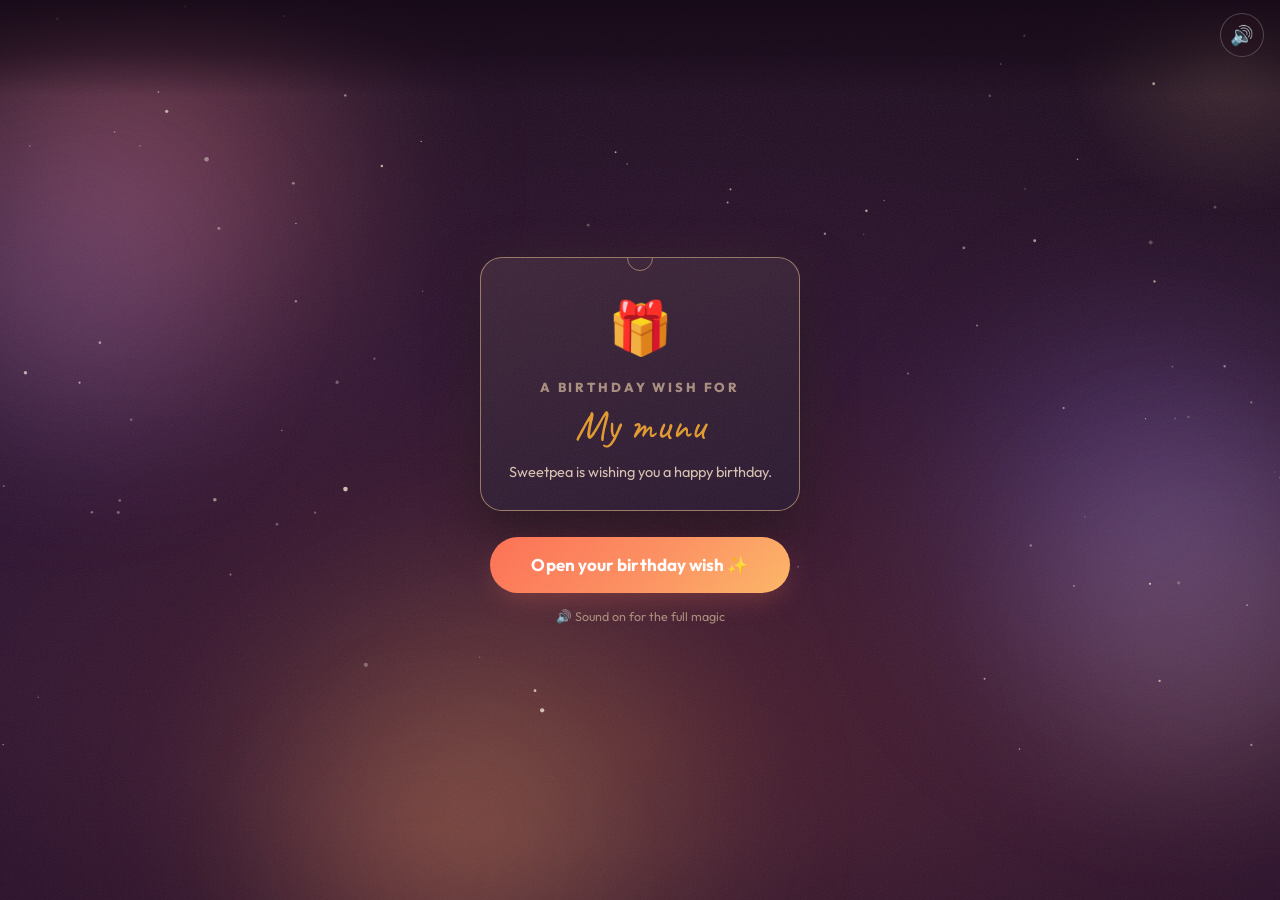
==== commit 8c8a86c1: "Rename index (23).html to index.html" ====
--- a/index.html
+++ b/index.html
@@ -2,7 +2,7 @@
 <html lang="en-US">
 <head>
 	<meta charset="UTF-8">
-		<title>Happy Birthday, BAKA 🎂</title>
+		<title>Happy Birthday, My munu 🎂</title>
 <meta name='robots' content='max-image-preview:large' />
 <link rel='dns-prefetch' href='https://www.googletagmanager.com/' />
 <link rel="alternate" type="application/rss+xml" title="ourmoments.live &raquo; Feed" href="feed/index.html" />
@@ -15,19 +15,19 @@
 <meta property="og:site_name" content="OurMoments" />
 <meta property="og:locale" content="en_IN" />
 <meta property="og:url" content="./birthday/" />
-<meta property="og:title" content="Happy Birthday, BAKA 🎂" />
-<meta property="og:description" content="Tomioka is wishing you a very happy birthday. 💛" />
+<meta property="og:title" content="Happy Birthday, My munu 🎂" />
+<meta property="og:description" content="Sweetpea is wishing you a very happy birthday. 💛" />
 <meta property="og:image" content="./wp-content/uploads/2026/07/BDay-preview.jpg" />
 <meta property="og:image:secure_url" content="./wp-content/uploads/2026/07/BDay-preview.jpg" />
 <meta property="og:image:type" content="image/jpeg" />
 <meta property="og:image:width" content="1200" />
 <meta property="og:image:height" content="630" />
-<meta property="og:image:alt" content="Happy Birthday, BAKA 🎂" />
+<meta property="og:image:alt" content="Happy Birthday, My munu 🎂" />
 <meta name="twitter:card" content="summary_large_image" />
-<meta name="twitter:title" content="Happy Birthday, BAKA 🎂" />
-<meta name="twitter:description" content="Tomioka is wishing you a very happy birthday. 💛" />
+<meta name="twitter:title" content="Happy Birthday, My munu 🎂" />
+<meta name="twitter:description" content="Sweetpea is wishing you a very happy birthday. 💛" />
 <meta name="twitter:image" content="./wp-content/uploads/2026/07/BDay-preview.jpg" />
-<meta name="description" content="Tomioka is wishing you a very happy birthday. 💛" />
+<meta name="description" content="Sweetpea is wishing you a very happy birthday. 💛" />
 <!-- /OurMoments social preview -->
 
 <style id="wp-img-auto-sizes-contain-inline-css">
@@ -705,34 +705,33 @@
 </style>
 <script>
 window.OM_BIRTHDAY_DATA = {
-
-  // --- REQUIRED ---
-  n: "BAKA",                     // who it's FOR
-  f: "Tomioka",                 // who it's FROM
-
-  // --- OPTIONAL ---
-  a: "18",                       // age she's turning, e.g. "23". "" hides it.
-  b: " ",                       // birthday as MMDD, e.g. "0714".
-                               // Set it and she gets a midnight countdown if
-                               // she opens within 26h. "" = go straight in.
-
-  ck: "p",                     // cake: "c" chocolate | "p" strawberry | "g" vanilla
-
-  // Balloons — up to 5, 50 chars each.
-  rs: [
-    "You know u r annoying but that's good ",
-    "ur like rabel heard to control  and ur funny ",
-    "know its time to get mature u r not more a kid ",
-    "Thnaks for be friend with a boring person",
-    "Glad our paths crossed"
+  "n": "My munu",
+  "f": "Sweetpea",
+  "a": "",
+  "b": "",
+  "ck": "p",
+  "rs": [
+    "You are my greatest blessing, you're my constant, grateful for the love and warmth you've showered me with.",
+    "You're compassionate and emotionally generous",
+    "Your prettiest smile, your beautiful eyes, your smell, your hair, your juciest cheeks, your stretch marks, your hot bod, and everything😘",
+    "You're an extraordinary musician you breathe life and soul into every note.",
+    "You are a rare gift, your presence brings quiet comfort to everyone around you, you are an inspiration."
   ],
-
-  // Photos for the scene engine. Keep at least one entry here.
-  p: ["image1.png"],
-  c: ["Us. Obviously."],
-
-  // The letter. Max 500 characters.
-  m: "Happy birthday, BAKA.\n\nHope your day is filled with good food, good people ( like me ), and zero stress ( thats not possible). now u r an adult no more a kid.\n\nenjoy your Day💛"
+  "p": [
+    "[data-uri]